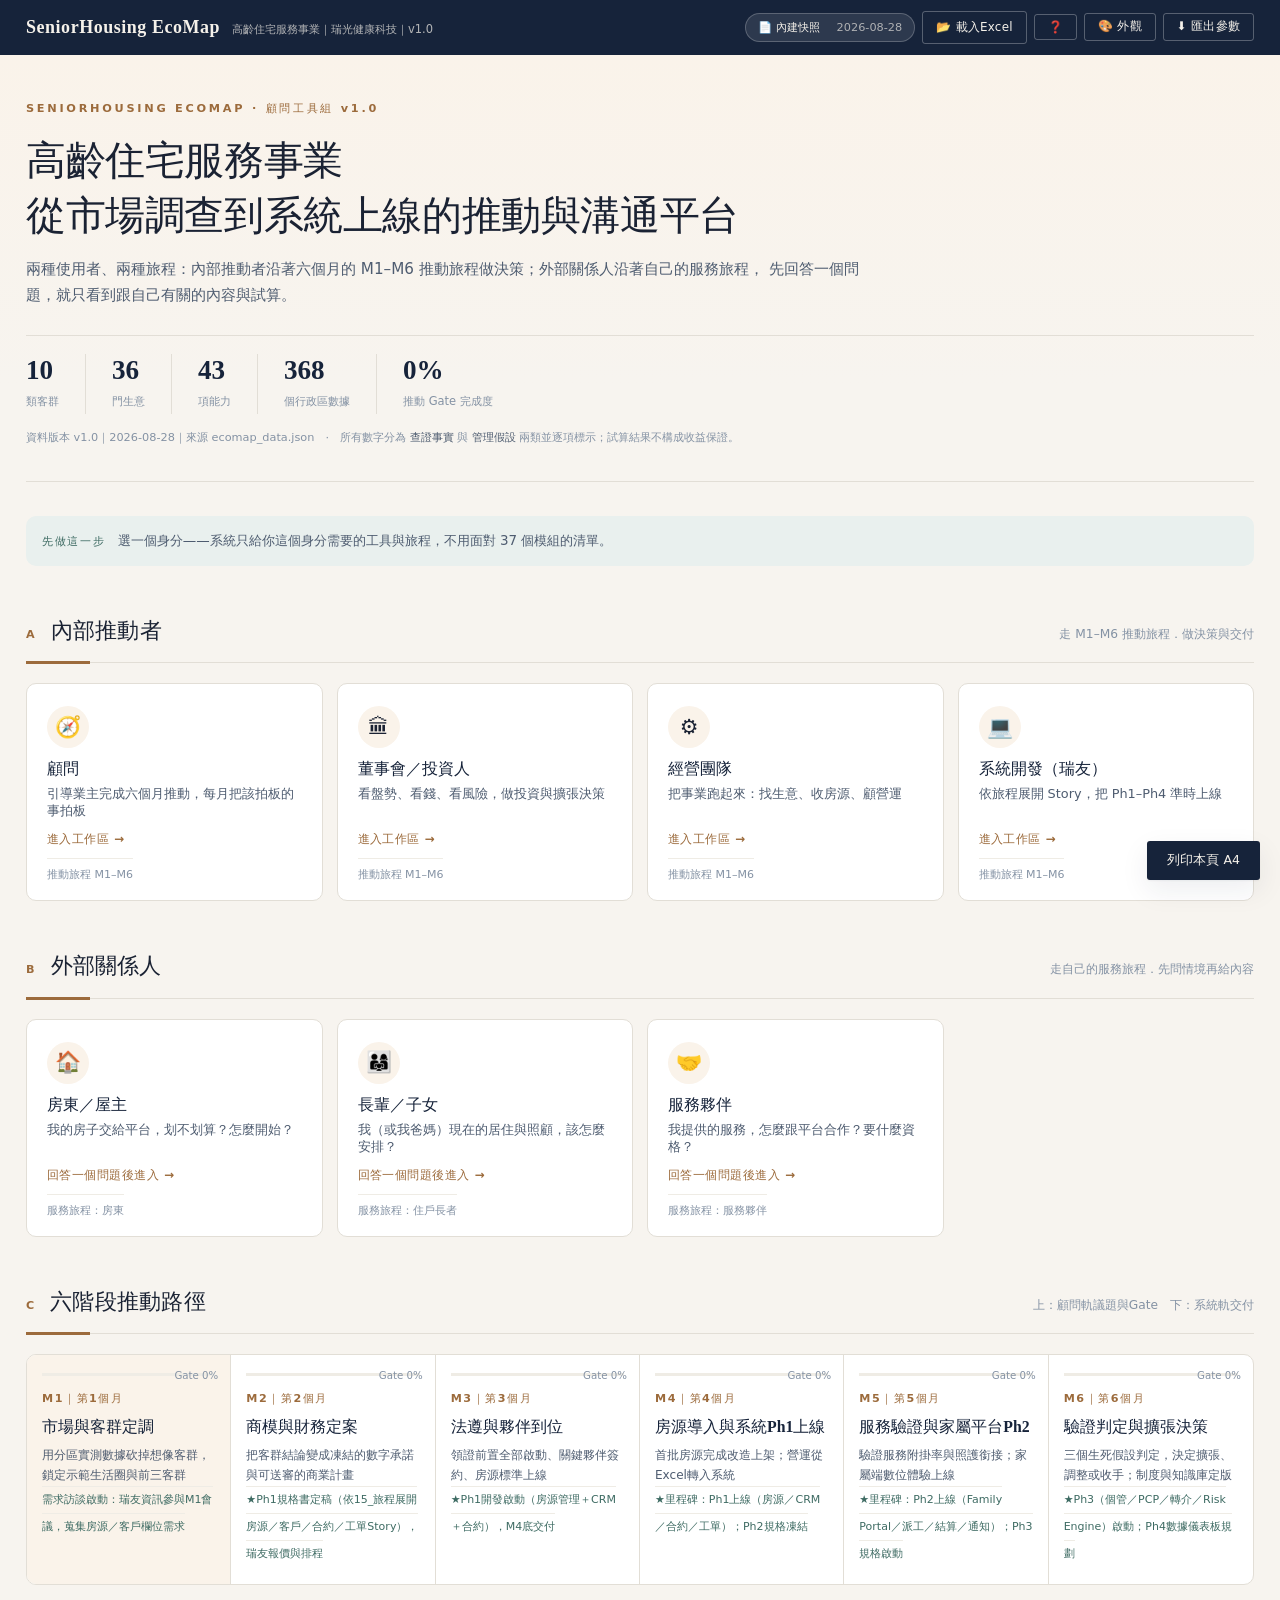
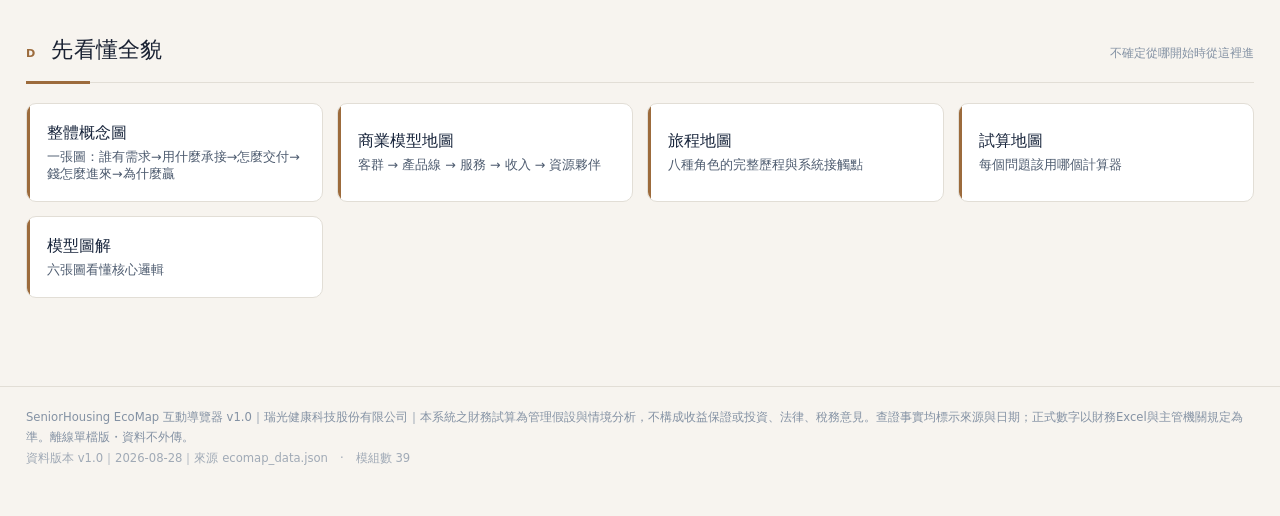
==== full/index.html @ 71223557 "修正 scope 注入破壞 JS 導致頁面空白；加入 JS 語法檢查" ====
<!DOCTYPE html>
<html lang="zh-Hant-TW">
<head>
<meta charset="UTF-8">
<meta name="viewport" content="width=device-width, initial-scale=1.0">
<meta name="robots" content="noindex,nofollow">
<title>SeniorHousing EcoMap 互動導覽器 v1.0｜瑞光健康科技</title>
<style>
/* ===== v9 主題系統：編輯風配色 × 襯線字型 × 深色側欄軌 ===== */
:root{
  /* 字型：襯線標題（拉丁用 Georgia，中文用思源宋／新細明） */
  --font-serif:"Noto Serif TC","Source Han Serif TC","Georgia","Songti TC","PMingLiU","MingLiU",serif;
  --font-sans:"Noto Sans TC","Microsoft JhengHei UI","Microsoft JhengHei","PingFang TC",system-ui,sans-serif;
  --font-head:var(--font-serif); --font-body:var(--font-sans); --font-num:var(--font-serif);

  /* 主題 1：藏青典雅 Editorial Navy（預設） */
  --ink:#1A2233; --navy:#16233A; --navy-2:#2C4260; --slate:#4E5C70; --mut:#8492A4;
  --line:#E2DED6; --line-2:#EFECE5; --bg:#F7F4EF; --sf:#FFFFFF; --sf-2:#FAF8F4;
  --accent:#9C6B3C; --accent-soft:#F5EDE3; --teal:#3E6B63; --teal-soft:#E9F0EE;
  --green:#3D6B4E; --green-soft:#EAF1EB; --red:#9A4038; --red-soft:#F8EBE8;
  --amber:#8A6A2B; --amber-soft:#F7F0DF; --blue:#2C4E7A; --blue-soft:#EAEFF6;
  --navy-soft:#ECEDF1; --warm:#FAF3EA; --warm-line:#E7DCCB;
  --hdr-bg:#16233A; --hdr-fg:#F5F1EA;
  --rail-bg:#16233A; --rail-fg:#E8E3DA; --rail-mut:#8393AB; --rail-line:#243448;
  --rail-active-bg:#22334E; --rail-active-fg:#FFFFFF;
  --tbl-hdr:#16233A; --tbl-hdr-fg:#F5F1EA;
  --sh:0 1px 2px rgba(22,35,58,.05),0 10px 28px rgba(22,35,58,.08);
  --sh-l:0 1px 3px rgba(22,35,58,.06);
  --r:10px; --r-s:6px;
  --fs:15.5px; --lh:1.75; --pad:24px; --gap:16px; --rowpad:8px;
  --sub:var(--slate); --sf-alt:var(--sf-2);
}
/* ---- 主題 2：墨玉暖白 Warm Ivory ---- */
html[data-theme="ivory"]{
  --ink:#242A2E; --navy:#333B41; --navy-2:#4A5661; --slate:#57626C; --mut:#8C959D;
  --line:#E6E0D6; --line-2:#F2EEE7; --bg:#FBF8F3; --sf:#FFFEFC; --sf-2:#F6F2EB;
  --accent:#A8563C; --accent-soft:#F8EDE8; --teal:#6E8B7A; --teal-soft:#EDF2EE;
  --green:#4A6B52; --green-soft:#EDF2ED; --red:#8F3B32; --red-soft:#F8EAE7;
  --amber:#8A6A2B; --amber-soft:#F8F1E0; --blue:#3F5E78; --blue-soft:#ECF1F5;
  --navy-soft:#F0EDE7; --warm:#FBF4EC; --warm-line:#E9DCCC;
  --hdr-bg:#333B41; --hdr-fg:#FBF8F3;
  --rail-bg:#2E353B; --rail-fg:#EDE7DE; --rail-mut:#9AA3AB; --rail-line:#3D464D;
  --rail-active-bg:#3C454C; --rail-active-fg:#FFFFFF;
  --tbl-hdr:#333B41; --tbl-hdr-fg:#FBF8F3;
}
/* ---- 主題 3：夜間深藍 Midnight ---- */
html[data-theme="dark"]{
  --ink:#DCE4F0; --navy:#0E1626; --navy-2:#93B0D8; --slate:#AFBDD1; --mut:#7C8CA3;
  --line:#22314A; --line-2:#1A2739; --bg:#0E1626; --sf:#151F31; --sf-2:#1B283C;
  --accent:#C9A227; --accent-soft:#2A2415; --teal:#5FA69B; --teal-soft:#13292B;
  --green:#6FBF8E; --green-soft:#12261C; --red:#E58B84; --red-soft:#2B1719;
  --amber:#D9B466; --amber-soft:#2A2416; --blue:#8FB4E8; --blue-soft:#152238;
  --navy-soft:#1C2A40; --warm:#1F1B14; --warm-line:#3A3122;
  --hdr-bg:#080E1A; --hdr-fg:#E6EDF9;
  --rail-bg:#0A1220; --rail-fg:#D9E2F0; --rail-mut:#748losing; --rail-mut:#7488A5; --rail-line:#1B2942;
  --rail-active-bg:#182741; --rail-active-fg:#FFFFFF;
  --tbl-hdr:#1D2C44; --tbl-hdr-fg:#E6EDF9;
  --sh:0 1px 2px rgba(0,0,0,.5),0 12px 30px rgba(0,0,0,.5);
  --sh-l:0 1px 3px rgba(0,0,0,.45);
}

/* ---- 主題 6：曙光暖灰 Dawn ---- */
html[data-theme="dawn"]{
  --ink:#20262E; --navy:#2B3A4A; --navy-2:#41596F; --slate:#4F5C6B; --mut:#87919C;
  --line:#DDDCD8; --line-2:#EDECE8; --bg:#F2F1ED; --sf:#FFFFFF; --sf-2:#F8F7F4;
  --accent:#B4744A; --accent-soft:#FAF0E9; --teal:#4B7C77; --teal-soft:#E9F2F1;
  --green:#456B52; --green-soft:#EBF2ED; --red:#9B4A42; --red-soft:#F9ECEA;
  --amber:#8A6A34; --amber-soft:#F8F1E4; --blue:#3A5C82; --blue-soft:#EBF0F6;
  --navy-soft:#EDEFF2; --warm:#FBF5EF; --warm-line:#E8DACB;
  --hdr-bg:#2B3A4A; --hdr-fg:#F6F4F0;
  --rail-bg:#2B3A4A; --rail-fg:#E6E3DD; --rail-mut:#96A3B1; --rail-line:#3A4C5E;
  --rail-active-bg:#3A4C5E; --rail-active-fg:#FFFFFF;
  --tbl-hdr:#2B3A4A; --tbl-hdr-fg:#F6F4F0;
}
/* ---- 主題 4：高齡友善 Accessible ---- */
html[data-theme="hc"]{
  --ink:#0D0D0D; --navy:#0B3B6F; --navy-2:#0B3B6F; --slate:#26313C; --mut:#3C4854;
  --line:#9AA6B2; --line-2:#CBD3DB; --bg:#FFFDF7; --sf:#FFFFFF; --sf-2:#F4F1E8;
  --accent:#8A3B00; --accent-soft:#FAEDE1; --teal:#0A4F49; --teal-soft:#DDEDEA;
  --green:#0E4D2B; --green-soft:#DEEFE4; --red:#8A0F0F; --red-soft:#FAE3E3;
  --amber:#6B4000; --amber-soft:#FAEFD8; --blue:#0B3B6F; --blue-soft:#E2EAF5;
  --navy-soft:#E3EAF3; --warm:#FBF3E7; --warm-line:#D7C5AB;
  --hdr-bg:#0B3B6F; --hdr-fg:#FFFFFF;
  --rail-bg:#0B3B6F; --rail-fg:#FFFFFF; --rail-mut:#C6D6EA; --rail-line:#17508C;
  --rail-active-bg:#17508C; --rail-active-fg:#FFFFFF;
  --tbl-hdr:#0B3B6F; --tbl-hdr-fg:#FFFFFF;
  --fs:17.5px; --lh:1.88; --sh:none; --sh-l:none; --r:6px; --r-s:4px;
}
html[data-theme="hc"] .card,html[data-theme="hc"] .stat{border-width:1.5px}
/* ---- 主題 5：純報告 Report（列印／PDF） ---- */
html[data-theme="print"]{
  --ink:#141414; --navy:#1C1C1C; --navy-2:#3A3A3A; --slate:#3E3E3E; --mut:#767676;
  --line:#D2CEC7; --line-2:#E9E6E1; --bg:#FFFFFF; --sf:#FFFFFF; --sf-2:#FAF9F7;
  --accent:#7C4A1E; --accent-soft:#F6F0E9; --teal:#2C514B; --teal-soft:#EDF1F0;
  --green:#28503A; --green-soft:#EEF2EF; --red:#7E2A24; --red-soft:#F8ECEA;
  --amber:#6E5220; --amber-soft:#F7F2E6; --blue:#26456B; --blue-soft:#EDF0F5;
  --navy-soft:#F1F0EE; --warm:#FBF7F1; --warm-line:#E4DCD0;
  --hdr-bg:#1C1C1C; --hdr-fg:#FFFFFF;
  --rail-bg:#242220; --rail-fg:#EDEAE5; --rail-mut:#A29B92; --rail-line:#332F2C;
  --rail-active-bg:#332F2C; --rail-active-fg:#FFFFFF;
  --tbl-hdr:#1C1C1C; --tbl-hdr-fg:#FFFFFF;
  --sh:none; --sh-l:none; --r:3px; --r-s:2px; --font-body:var(--font-serif);
}
/* ---- 字級／密度／字型模式 ---- */
html[data-scale="s"]{--fs:14.5px}
html[data-scale="m"]{--fs:15.5px}
html[data-scale="l"]{--fs:17px}
html[data-scale="xl"]{--fs:19px;--lh:1.92}
html[data-theme="hc"][data-scale="m"]{--fs:17.5px}
html[data-density="compact"]{--pad:16px;--gap:11px;--rowpad:5px;--lh:1.62}
html[data-density="wide"]{--pad:30px;--gap:21px;--rowpad:11px;--lh:1.84}
html[data-type="serif"]{--font-body:var(--font-serif);--font-head:var(--font-serif);--font-num:var(--font-serif)}
html[data-type="mix"]{--font-body:var(--font-sans);--font-head:var(--font-serif);--font-num:var(--font-serif)}
html[data-type="sans"]{--font-body:var(--font-sans);--font-head:var(--font-sans);--font-num:var(--font-sans)}

/* ===== v9 基礎樣式：襯線編輯風 + 深色旅程側欄 ===== */
*{margin:0;padding:0;box-sizing:border-box}
html{font-size:var(--fs);scroll-behavior:smooth}
body{font-family:var(--font-body);background:var(--bg);color:var(--ink);line-height:var(--lh);
  font-synthesis:none;-webkit-font-smoothing:antialiased;text-rendering:optimizeLegibility}
h1,h2,h3,h4,.hero h1,.stat .v,.herostats b,.brandmark .bm,.rolecard b,.rmcell h4,.mapcard b{font-family:var(--font-head)}
h1,h2,h3,h4{letter-spacing:.01em;font-weight:600}
.num,.stat .v{font-variant-numeric:tabular-nums;font-family:var(--font-num)}
button,input,select,textarea{font-family:inherit;color:inherit}
a{color:var(--blue)}a:hover{text-decoration:underline}
:focus-visible{outline:2.5px solid var(--accent);outline-offset:2px;border-radius:3px}
.skip{position:absolute;left:-9999px;background:var(--accent);color:#fff;padding:8px 16px;z-index:99}
.skip:focus{left:8px;top:8px}

/* 頂欄 */
#apphdr{background:var(--hdr-bg);color:var(--hdr-fg);position:sticky;top:0;z-index:40}
.hdrwrap{max-width:1360px;margin:0 auto;padding:11px 26px;display:flex;align-items:center;gap:14px;flex-wrap:wrap}
.brandmark{display:flex;align-items:baseline;gap:12px;cursor:pointer;background:none;border:none;color:inherit;text-align:left}
.brandmark .bm{font-size:1.16rem;font-weight:600;letter-spacing:.03em}
.brandmark .bs{font-size:.74rem;opacity:.7;font-family:var(--font-sans)}
.hdrtools{margin-left:auto;display:flex;gap:7px;align-items:center;flex-wrap:wrap;font-family:var(--font-sans)}
.hbtn{background:transparent;color:var(--hdr-fg);border:1px solid rgba(255,255,255,.28);border-radius:3px;
  padding:5px 13px;font-size:.77rem;cursor:pointer;display:inline-flex;align-items:center;gap:6px;position:relative;overflow:hidden;letter-spacing:.02em}
.hbtn:hover{background:rgba(255,255,255,.14)}
nav#nav{display:none!important}

/* ===== v1.1 無障礙 ===== */
.skip-link{position:absolute;left:-9999px;top:0;z-index:200;background:var(--navy);color:#fff;
  padding:10px 18px;border-radius:0 0 var(--r-s) 0;font-size:.9rem;text-decoration:none}
.skip-link:focus{left:0}
:focus-visible{outline:3px solid var(--accent);outline-offset:2px;border-radius:3px}
.hbtn:focus-visible,.jstepbtn:focus-visible,.jtool:focus-visible{outline:3px solid #F0C27B;outline-offset:2px}
.sr-only{position:absolute;width:1px;height:1px;padding:0;margin:-1px;overflow:hidden;
  clip:rect(0,0,0,0);white-space:nowrap;border:0}
.jtool[aria-current="true"]{font-weight:700}
/* 側欄群組：本檔有一條全域 details{background:var(--sf)} 帶 !important，
   若不明確覆蓋，群組會在深色側欄上變成白色卡片，淺色文字直接看不見。 */
#side .othertools{background:transparent!important;border:1px solid var(--rail-line)!important;
  border-radius:4px!important;padding:0}
#side .grpwrap{background:transparent!important;border:0!important;border-radius:0!important;
  border-top:1px solid var(--rail-line)!important;margin:0;padding:0}
#side .othertools>.grpwrap:first-of-type{border-top:0!important}
#side .grpwrap>summary{cursor:pointer;padding:8px 14px;font-size:.75rem;font-weight:700;
  letter-spacing:.08em;color:var(--rail-fg);opacity:.7;list-style:none}
#side .grpwrap>summary::-webkit-details-marker{display:none}
#side .grpwrap>summary:before{content:"▸ ";display:inline-block}
#side .grpwrap[open]>summary:before{content:"▾ "}
#side .grpwrap>summary:hover{opacity:1}
#side .grpwrap[open]>summary{opacity:1;color:#fff}
#side .grpwrap .jtool.sub{opacity:.8;padding-left:26px}
#side .grpwrap .jtool.sub:hover,#side .grpwrap .jtool.sub.on{opacity:1}
#side .othertools>summary{color:var(--rail-fg);opacity:.8;font-weight:700}
#side .othertools>summary:hover{opacity:1}
.gradechip{display:inline-block;font-size:.68rem;padding:1px 6px;border-radius:3px;
  border:1px solid currentColor;white-space:nowrap}
.gradechip.gA{color:var(--green)}.gradechip.gB{color:var(--blue)}.gradechip.gC{color:var(--accent)}
.datawarn{background:var(--warm);border:1px solid var(--warm-line);border-left:4px solid var(--accent);
  border-radius:var(--r-s);padding:11px 14px;margin:12px 0;font-size:.84rem;line-height:1.65}
.updbox{background:var(--teal-soft);border:1px solid var(--teal);border-left:4px solid var(--teal);
  border-radius:var(--r-s);padding:11px 14px;margin:12px 0;font-size:.83rem;line-height:1.7}
.updbox b{color:var(--teal)}
.updbox>div{margin-top:3px}
.updbox code{background:var(--sf-2);border:1px solid var(--line);border-radius:3px;
  padding:1px 5px;font-size:.9em}
.updnote{color:var(--slate);font-size:.94em;margin-top:6px;padding-top:6px;
  border-top:1px dashed var(--teal)}
.basis{display:inline-block;font-size:.66rem;padding:0 5px;border-radius:3px;margin-left:6px;
  border:1px solid currentColor;white-space:nowrap;vertical-align:middle;cursor:help}
.basis.b查證{color:var(--green)}.basis.b行情{color:var(--blue)}.basis.b假設{color:var(--accent)}
.hint{border-bottom:1px dotted var(--mut);cursor:help}
.regionbar{display:flex;align-items:center;gap:10px;flex-wrap:wrap;background:var(--sf-2);
  border:1px solid var(--line);border-radius:var(--r-s);padding:9px 12px;margin:8px 0;font-size:.83rem}
.regionbar select{padding:5px 9px;border:1px solid var(--line);border-radius:6px;font:inherit;max-width:100%}
.regionbar .fx{font-weight:700;color:var(--accent)}
.gate-ex{margin-top:7px;padding:8px 11px;background:var(--teal-soft);border-left:3px solid var(--teal);
  border-radius:0 var(--r-s) var(--r-s) 0;font-size:.8rem;line-height:1.75;color:var(--slate)}
.gate-ex b{color:var(--teal)}
/* ===== 門戶總覽（首頁）視覺 ===== */
#portal .hero{position:relative;padding:44px 0 34px}
#portal .hero:before{content:"";position:absolute;left:50%;transform:translateX(-50%);
  top:-1px;width:100vw;height:100%;background:
  linear-gradient(180deg,var(--warm) 0%,rgba(255,255,255,0) 78%);z-index:-1}
#portal .hero h1{font-size:2.6rem;letter-spacing:-.01em}
#portal .hero h1 em{font-style:normal;color:var(--accent)}
.resume{display:flex;align-items:center;gap:13px;background:var(--sf);
  border:1px solid var(--line);border-left:4px solid var(--teal);border-radius:var(--r);
  padding:11px 15px;margin-bottom:26px;box-shadow:var(--sh-l);flex-wrap:wrap}
.resume .rz-ic{font-size:1.5rem;line-height:1}
.resume .rz-tx{display:flex;flex-direction:column;line-height:1.4}
.resume .rz-tx b{font-size:.95rem;color:var(--navy);font-family:var(--font-head)}
.resume .rz-tx span{font-size:.74rem;color:var(--mut)}
.resume .rz-go{margin-left:auto;background:var(--teal);color:#fff;border:none;
  border-radius:6px;padding:8px 20px;font:inherit;font-size:.85rem;font-weight:700;cursor:pointer}
.resume .rz-go:hover{filter:brightness(1.1)}
.resume .rz-alt{background:none;border:1px solid var(--line);border-radius:6px;
  padding:8px 14px;font:inherit;font-size:.8rem;color:var(--slate);cursor:pointer}
.resume .rz-alt:hover{border-color:var(--teal);color:var(--teal)}
.herostamp{margin-top:14px;font-size:.73rem;color:var(--mut);line-height:1.7;
  font-family:var(--font-sans)}
.herostamp b{color:var(--slate);font-weight:700}
.startline{display:flex;align-items:baseline;gap:12px;margin:34px 0 0;
  padding:13px 16px;background:var(--teal-soft);border-radius:var(--r);flex-wrap:wrap}
.startline .sl-n{font-size:.7rem;font-weight:700;letter-spacing:.16em;color:var(--teal);
  white-space:nowrap;font-family:var(--font-sans)}
.startline .sl-t{font-size:.87rem;color:var(--slate);flex:1;min-width:240px}
#portal .rolecard{padding:22px 20px 18px;min-height:186px}
#portal .rolecard .ic{width:42px;height:42px;display:flex;align-items:center;
  justify-content:center;background:var(--warm);border-radius:50%;font-size:1.35rem;
  margin-bottom:4px}
#portal .rolecard:hover .ic{background:var(--accent-soft)}
#portal .rolecard .go:after{content:"";display:inline-block;width:0;overflow:hidden;
  transition:width .2s;vertical-align:middle}
#portal .rolecard:hover .go:after{width:10px}
#portal .rolecard:focus-visible{outline:3px solid var(--accent);outline-offset:2px}
@media(max-width:640px){
  #portal .hero{padding:28px 0 22px}
  #portal .hero h1{font-size:1.75rem}
  .herostats div{padding:0 14px 10px}
  .resume .rz-go{margin-left:0}
}
@media print{.skip-link{display:none}#portal .hero:before{display:none}}


/* 外觀面板 */
#skin{position:fixed;right:18px;top:60px;width:326px;background:var(--sf);border:1px solid var(--line);border-radius:var(--r);
  box-shadow:var(--sh);z-index:60;padding:18px 20px;display:none;font-family:var(--font-sans)}
#skin.on{display:block}
#skin h4{font-size:1rem;color:var(--navy);margin-bottom:10px;font-family:var(--font-head)}
.skinrow{margin-bottom:13px}
.skinrow>label{display:block;font-size:.72rem;color:var(--mut);margin-bottom:6px;letter-spacing:.1em;text-transform:uppercase}
.swatches{display:grid;grid-template-columns:1fr 1fr;gap:8px}
.sw{border:1px solid var(--line);border-radius:var(--r-s);padding:8px 10px;cursor:pointer;font-size:.78rem;
  display:flex;gap:8px;align-items:center;background:var(--sf-2);color:var(--ink);text-align:left}
.sw:hover{border-color:var(--accent)}
.sw.on{border-color:var(--accent);background:var(--accent-soft);font-weight:700;box-shadow:inset 0 0 0 1px var(--accent)}
.sw i{width:22px;height:22px;border-radius:3px;flex:0 0 auto;border:1px solid rgba(0,0,0,.12)}
.segsm{display:inline-flex;border:1px solid var(--line);border-radius:var(--r-s);overflow:hidden;width:100%}
.segsm button{flex:1;border:none;background:var(--sf);padding:6px 4px;font-size:.77rem;cursor:pointer;color:var(--slate);border-right:1px solid var(--line)}
.segsm button:last-child{border-right:none}
.segsm button.on{background:var(--navy);color:var(--tbl-hdr-fg);font-weight:700}

/* 門戶 */
#portal{max-width:1360px;margin:0 auto;padding:0 26px 70px}
.hero{padding:56px 0 36px;border-bottom:1px solid var(--line)}
.hero .kick{font-size:.73rem;letter-spacing:.24em;color:var(--accent);font-weight:700;font-family:var(--font-sans)}
.hero h1{font-size:2.45rem;line-height:1.38;margin:14px 0 12px;font-weight:600}
.hero p{color:var(--slate);max-width:860px;font-size:.98rem}
.herostats{display:flex;gap:0;margin-top:26px;flex-wrap:wrap;border-top:1px solid var(--line);padding-top:18px}
.herostats div{padding:0 26px;border-right:1px solid var(--line)}
.herostats div:first-child{padding-left:0}
.herostats div:last-child{border-right:none}
.herostats b{display:block;font-size:1.75rem;color:var(--navy);font-weight:600;line-height:1.2}
.herostats span{font-size:.74rem;color:var(--mut);font-family:var(--font-sans)}
.sechead{display:flex;align-items:baseline;gap:14px;margin:46px 0 4px;flex-wrap:wrap}
.sechead .n{font-size:.72rem;font-weight:700;color:var(--accent);letter-spacing:.18em;font-family:var(--font-sans)}
.sechead h2{font-size:1.42rem;font-weight:600}
.sechead .d{font-size:.79rem;color:var(--mut);margin-left:auto;font-family:var(--font-sans)}
.secrule{height:1px;background:var(--line);margin:12px 0 20px;position:relative}
.secrule:before{content:"";position:absolute;left:0;top:0;width:64px;height:3px;background:var(--accent);margin-top:-1px}
.rolegrid{display:grid;grid-template-columns:repeat(auto-fill,minmax(246px,1fr));gap:14px}
.rolecard{background:var(--sf);border:1px solid var(--line);border-radius:var(--r);padding:20px 19px;cursor:pointer;transition:.2s;
  display:flex;flex-direction:column;gap:6px;position:relative;overflow:hidden;text-align:left}
.rolecard:after{content:"";position:absolute;left:0;right:0;top:0;height:3px;background:var(--accent);transform:scaleX(0);transform-origin:left;transition:.25s}
.rolecard:hover{box-shadow:var(--sh);transform:translateY(-3px);border-color:var(--line)}
.rolecard:hover:after{transform:scaleX(1)}
.rolecard .ic{font-size:1.5rem;line-height:1}
.rolecard b{font-size:1.06rem;color:var(--navy);font-weight:600}
.rolecard .g{font-size:.83rem;color:var(--slate);flex:1;font-family:var(--font-sans)}
.rolecard .go{font-size:.77rem;color:var(--accent);font-weight:700;margin-top:6px;font-family:var(--font-sans);letter-spacing:.04em}
.rolecard .mods{font-size:.71rem;color:var(--mut);border-top:1px solid var(--line-2);padding-top:8px;margin-top:4px;font-family:var(--font-sans)}
.roadmap{display:grid;grid-template-columns:repeat(6,1fr);background:var(--sf);border:1px solid var(--line);border-radius:var(--r);overflow:hidden}
.rmcell{padding:18px 15px;border-right:1px solid var(--line);position:relative;cursor:pointer;transition:.16s;text-align:left;background:none}
.rmcell:last-child{border-right:none}
.rmcell:hover{background:var(--sf-2)}
.rmcell .bar{height:3px;background:var(--line-2);margin-bottom:13px;overflow:hidden}
.rmcell .bar i{display:block;height:100%;background:var(--teal)}
.rmcell.cur{background:var(--warm)}.rmcell.cur .bar i{background:var(--accent)}
.rmcell .m{font-size:.72rem;font-weight:700;letter-spacing:.14em;color:var(--accent);font-family:var(--font-sans)}
.rmcell .rmname{display:block;font-size:1.02rem;margin:4px 0 6px;color:var(--navy);font-weight:600;font-family:var(--font-head)}
.rmcell .rmgoal{display:block;font-size:.78rem;color:var(--slate);line-height:1.6;font-family:var(--font-sans)}
.rmcell .m{display:block}
.rmcell .bar{display:block}
.rmcell p{font-size:.78rem;color:var(--slate);line-height:1.6;font-family:var(--font-sans)}
.rmcell .sys{font-size:.71rem;color:var(--teal);border-top:1px solid var(--line-2);margin-top:9px;padding-top:6px;font-family:var(--font-sans)}
.rmcell .tag{position:absolute;top:12px;right:12px;font-size:.66rem;color:var(--mut);font-family:var(--font-sans)}
@media(max-width:1080px){.roadmap{grid-template-columns:repeat(3,1fr)}.rmcell:nth-child(3n){border-right:none}}
@media(max-width:680px){.roadmap{grid-template-columns:1fr}.rmcell{border-right:none;border-bottom:1px solid var(--line)}}
.mapgrid{display:grid;grid-template-columns:repeat(auto-fit,minmax(280px,1fr));gap:14px}
.mapcard{background:var(--sf);border:1px solid var(--line);border-radius:var(--r);padding:18px 20px;cursor:pointer;transition:.18s;text-align:left;position:relative;overflow:hidden}
.mapcard:before{content:"";position:absolute;left:0;top:0;bottom:0;width:3px;background:var(--accent)}
.mapcard:hover{box-shadow:var(--sh);transform:translateY(-3px)}
.mapcard b{display:block;color:var(--navy);font-size:1.05rem;margin-bottom:5px;font-weight:600}
.mapcard span{font-size:.82rem;color:var(--slate);font-family:var(--font-sans)}

/* ===== 工作區：深色旅程側欄 ===== */
#workspace{display:none;max-width:1360px;margin:0 auto;min-height:70vh}
#workspace.on{display:grid;grid-template-columns:258px 1fr}
#side{background:var(--rail-bg);color:var(--rail-fg);padding:0 0 30px;position:sticky;top:51px;
  height:calc(100vh - 51px);overflow-y:auto;font-family:var(--font-sans)}
#side::-webkit-scrollbar{width:6px}#side::-webkit-scrollbar-thumb{background:var(--rail-line);border-radius:3px}
.sidehead{padding:20px 20px 16px;border-bottom:1px solid var(--rail-line)}
.sidehead .ic{width:38px;height:38px;border-radius:50%;background:var(--rail-active-bg);display:grid;place-items:center;font-size:1.15rem;margin-bottom:9px}
.sidehead b{display:block;color:var(--rail-active-fg);font-size:1.06rem;font-family:var(--font-head);font-weight:600;letter-spacing:.02em}
.sidehead span{font-size:.75rem;color:var(--rail-mut);line-height:1.55;display:block;margin-top:3px}
/* 旅程軌 */
.jrail{padding:16px 20px 14px;border-bottom:1px solid var(--rail-line)}
.jrail .lb{font-size:.66rem;letter-spacing:.18em;color:var(--rail-mut);margin-bottom:11px;font-weight:700}
.jr{display:flex;gap:11px;align-items:flex-start;cursor:pointer;position:relative;padding-bottom:11px}
.jr:last-child{padding-bottom:0}
.jr .dot{width:11px;height:11px;border-radius:50%;border:2px solid var(--rail-mut);background:var(--rail-bg);flex:0 0 auto;margin-top:4px;z-index:2;position:relative}
.jr:not(:last-child):before{content:"";position:absolute;left:5px;top:14px;bottom:0;width:1.5px;background:var(--rail-line)}
.jr .tx{font-size:.79rem;color:var(--rail-mut);line-height:1.45}
.jr .tx b{display:block;font-size:.8rem;color:var(--rail-fg);font-weight:600}
.jr.done .dot{background:var(--teal);border-color:var(--teal)}
.jr.cur .dot{background:var(--accent);border-color:var(--accent);box-shadow:0 0 0 3px color-mix(in srgb,var(--accent) 28%,transparent)}
.jr.cur .tx b{color:#fff}
.jr.cur .tx{color:var(--rail-fg)}
.jr:hover .tx b{color:#fff}
/* 模組群組 */
.sidegroup{font-size:.65rem;letter-spacing:.2em;color:var(--rail-mut);padding:16px 20px 6px;font-weight:700;
  display:flex;align-items:center;gap:8px}
.sidegroup:after{content:"";flex:1;height:1px;background:var(--rail-line)}
.sideitem{display:flex;align-items:center;gap:9px;width:100%;text-align:left;background:none;border:none;
  border-left:3px solid transparent;padding:8px 20px;font-size:.87rem;color:var(--rail-fg);cursor:pointer;opacity:.78;transition:.14s}
.sideitem:hover{background:var(--rail-active-bg);opacity:1}
.sideitem.on{border-left-color:var(--accent);background:var(--rail-active-bg);color:var(--rail-active-fg);opacity:1;font-weight:700}
.sideitem .k{font-size:.68rem;color:var(--rail-mut);min-width:16px}
.sideitem.on .k{color:var(--accent)}
.sidefoot{padding:16px 20px 0;border-top:1px solid var(--rail-line);margin-top:16px;display:flex;flex-direction:column;gap:7px}
.sidebtn{border:1px solid var(--rail-line);background:transparent;color:var(--rail-fg);border-radius:4px;padding:7px 10px;
  font-size:.78rem;cursor:pointer;text-align:left;opacity:.85}
.sidebtn:hover{background:var(--rail-active-bg);opacity:1}
#wsmain{min-width:0;padding:0 28px 64px;background:var(--bg)}
#wsbar{position:sticky;top:51px;background:var(--bg);z-index:20;padding:14px 0 11px;border-bottom:1px solid var(--line);
  display:flex;align-items:center;gap:12px;flex-wrap:wrap;font-family:var(--font-sans)}

.barnav{display:flex;gap:6px;flex:none}
.barbtn{border:1px solid var(--line);background:var(--sf);color:var(--slate);border-radius:999px;
  padding:5px 12px;font-size:.76rem;font-family:var(--font-sans);cursor:pointer;white-space:nowrap}
.barbtn:hover:not(:disabled){border-color:var(--accent);color:var(--accent)}
.barbtn:disabled{opacity:.38;cursor:default}
.barbtn.home{border-color:var(--accent);color:var(--accent);font-weight:700}
.barbtn.home:hover{background:var(--accent-soft)}
.crumb{font-size:.8rem;color:var(--mut)}.crumb b{color:var(--navy);font-family:var(--font-head);font-size:.95rem}
.stepmini{display:flex;align-items:center;gap:3px;margin-left:auto}
.smdot{width:25px;height:25px;border-radius:50%;display:grid;place-items:center;font-size:.65rem;font-weight:700;
  border:1.5px solid var(--line);background:var(--sf);color:var(--mut);cursor:pointer}
.smdot.on{background:var(--accent);border-color:var(--accent);color:#fff}
.smdot.ok{background:var(--teal-soft);border-color:var(--teal);color:var(--teal)}
.smline{width:9px;height:1.5px;background:var(--line)}
@media(max-width:900px){#workspace.on{grid-template-columns:1fr}#side{position:static;height:auto}}

/* 說明條 */
.howto{background:var(--sf);border:1px solid var(--line);border-left:3px solid var(--teal);border-radius:var(--r-s);
  padding:14px 18px;margin-bottom:16px;font-size:.85rem;font-family:var(--font-sans)}
.howto b.t{color:var(--teal);display:block;margin-bottom:5px;font-size:.86rem;letter-spacing:.04em}
.howto ol{margin:5px 0 0 18px}.howto li{margin:2px 0}
.howto .warn{color:var(--red);margin-top:7px;display:block}
.howto .x{float:right;cursor:pointer;color:var(--mut);border:none;background:none;font-size:.9rem}

/* 內容元件 */
main{padding:22px 0 0}
section.mod{display:none}
section.mod.on{display:block;animation:fade .22s ease-out}
@keyframes fade{from{opacity:0;transform:translateY(5px)}to{opacity:1;transform:none}}
.card{background:var(--sf);border:1px solid var(--line);border-radius:var(--r);box-shadow:var(--sh-l);padding:var(--pad);margin-bottom:var(--gap)}
.card.warm{background:var(--warm);border-color:var(--warm-line)}
.card h2{font-size:1.36rem;color:var(--navy);margin-bottom:10px;padding-bottom:10px;border-bottom:1px solid var(--line);font-weight:600}
.card h3{font-size:1.06rem;color:var(--navy);margin:20px 0 9px;display:flex;align-items:center;gap:9px;font-weight:600}
.card h3:before{content:"";width:3px;height:15px;background:var(--accent)}
.card h4{font-size:.95rem;color:var(--navy)}
.card p,.card li,.card td{font-family:var(--font-body)}
.grid2{display:grid;grid-template-columns:1fr 1fr;gap:var(--gap)}
.grid3{display:grid;grid-template-columns:repeat(3,1fr);gap:var(--gap)}
.grid4{display:grid;grid-template-columns:repeat(4,1fr);gap:var(--gap)}
@media(max-width:1000px){.grid2,.grid3,.grid4{grid-template-columns:1fr 1fr}}
@media(max-width:640px){.grid2,.grid3,.grid4{grid-template-columns:1fr}}
.stat{background:var(--sf-2);border:1px solid var(--line);border-radius:var(--r-s);padding:14px 16px}
.stat .lb{font-size:.72rem;color:var(--mut);font-family:var(--font-sans);letter-spacing:.04em}
.stat .v{font-size:1.55rem;font-weight:600;color:var(--navy);line-height:1.28}
.stat .v small{font-size:.7rem;font-weight:400;color:var(--mut);font-family:var(--font-sans)}
.stat.good{background:var(--green-soft);border-color:var(--green)}.stat.good .v{color:var(--green)}
.stat.bad{background:var(--red-soft);border-color:var(--red)}.stat.bad .v{color:var(--red)}
.stat.warm2{background:var(--accent-soft);border-color:var(--warm-line)}.stat.warm2 .v{color:var(--accent)}
.badge{display:inline-block;font-size:.71rem;padding:2px 10px;border-radius:2px;font-weight:600;line-height:1.75;font-family:var(--font-sans)}
.b-fact{background:var(--teal-soft);color:var(--teal)}
.b-asm{background:var(--amber-soft);color:var(--amber)}
.b-red{background:var(--red-soft);color:var(--red)}
.b-navy{background:var(--navy-soft);color:var(--navy-2)}
.b-green{background:var(--green-soft);color:var(--green)}
.b-amber{background:var(--amber-soft);color:var(--amber)}
.note{font-size:.79rem;color:var(--mut);margin-top:10px;line-height:1.68;font-family:var(--font-sans)}
.src{font-size:.74rem;color:var(--mut);border-top:1px solid var(--line-2);margin-top:12px;padding-top:8px;font-family:var(--font-sans)}
.tbl{width:100%;border-collapse:collapse;font-size:.85rem}
.tbl th{background:var(--tbl-hdr);color:var(--tbl-hdr-fg);padding:9px 11px;text-align:left;font-weight:600;white-space:nowrap;
  font-size:.77rem;letter-spacing:.05em;font-family:var(--font-sans)}
.tbl td{padding:var(--rowpad) 11px;border-bottom:1px solid var(--line-2);vertical-align:top}
.tbl tbody tr:nth-child(even) td{background:var(--sf-2)}
.tbl tr:hover td{background:var(--accent-soft)}
.tbl td.r,.tbl th.r{text-align:right}
.scrollx{overflow-x:auto;border:1px solid var(--line);border-radius:var(--r-s)}
.pgrp{margin-bottom:12px;font-family:var(--font-sans)}
.pgrp label{display:flex;justify-content:space-between;font-size:.82rem;color:var(--slate);margin-bottom:3px}
.pgrp label b{color:var(--navy);font-family:var(--font-num)}
.pgrp input[type=range]{width:100%;accent-color:var(--accent);height:4px}
.seg{display:inline-flex;border:1px solid var(--line);border-radius:var(--r-s);overflow:hidden;margin:4px 0;flex-wrap:wrap;font-family:var(--font-sans)}
.seg button{border:none;background:var(--sf);padding:8px 16px;font-size:.83rem;cursor:pointer;color:var(--slate);border-right:1px solid var(--line)}
.seg button:last-child{border-right:none}
.seg button.on{background:var(--navy);color:var(--tbl-hdr-fg);font-weight:700}
.field{margin-bottom:10px;font-family:var(--font-sans)}
.field label{display:block;font-size:.78rem;color:var(--mut);margin-bottom:3px}
input[type=number],.field select{padding:7px 10px;border:1px solid var(--line);border-radius:var(--r-s);font-size:.87rem;background:var(--sf);font-family:var(--font-num)}
.field input[type=number],.field select{width:100%}
.chartbox{background:var(--sf);border:1px solid var(--line-2);border-radius:var(--r-s);padding:13px}
.chartbox svg{width:100%;height:auto;display:block}
.chk{list-style:none;font-family:var(--font-sans)}
.chk li{display:flex;gap:10px;align-items:flex-start;padding:8px 0;border-bottom:1px solid var(--line-2);font-size:.86rem}
.chk input{margin-top:5px;accent-color:var(--accent);transform:scale(1.1)}
.jline{display:flex;gap:8px;flex-wrap:wrap;align-items:stretch;margin:10px 0 6px}
.jstep{flex:1 1 142px;background:var(--sf);border:1px solid var(--line);border-top:2px solid var(--teal);border-radius:var(--r-s);
  padding:10px 12px;font-size:.79rem;min-width:132px;font-family:var(--font-sans)}
.jstep b{display:block;font-size:.84rem;color:var(--navy);margin-bottom:3px;font-family:var(--font-head)}
.jstep.sys{border-top-color:var(--accent);background:var(--warm)}
.arrow{align-self:center;color:var(--mut);font-weight:700}
.tline{border-left:1px solid var(--line);margin-left:9px;padding-left:22px}
.tnode{position:relative;margin-bottom:18px}
.tnode:before{content:"";position:absolute;left:-27px;top:8px;width:9px;height:9px;border-radius:50%;background:var(--accent)}
.tnode h4{font-size:1rem;color:var(--navy)}.tnode p{font-size:.83rem;color:var(--slate);font-family:var(--font-sans)}
.pill-row{display:flex;gap:6px;flex-wrap:wrap;margin:8px 0}
.big-red{border-left:3px solid var(--red);background:var(--red-soft);padding:12px 16px;border-radius:var(--r-s);margin:9px 0;font-size:.86rem}
.verdict{font-size:1.05rem;font-weight:600;padding:12px 16px;border-radius:var(--r-s);margin-top:12px;font-family:var(--font-head)}
details{border:1px solid var(--line)!important;border-radius:var(--r-s)!important;background:var(--sf)}
.print-btn{position:fixed;right:20px;bottom:20px;background:var(--navy);color:var(--tbl-hdr-fg);border:none;border-radius:3px;
  padding:11px 20px;font-size:.81rem;cursor:pointer;box-shadow:var(--sh);z-index:30;font-family:var(--font-sans)}
footer{border-top:1px solid var(--line);padding:20px 26px 48px;font-size:.75rem;color:var(--mut);max-width:1360px;margin:18px auto 0;font-family:var(--font-sans)}
/* 地圖 */
.chain{display:grid;grid-template-columns:repeat(5,1fr)}
.chaincol{border-right:1px solid var(--line-2);padding:0 12px}
.chaincol:last-child{border-right:none}
.chaincol h4{font-size:.8rem;color:var(--accent);text-align:center;padding-bottom:8px;border-bottom:1px solid var(--line);margin-bottom:10px;font-family:var(--font-sans);letter-spacing:.08em}
.chip{display:block;background:var(--sf);border:1px solid var(--line);border-radius:3px;padding:7px 10px;font-size:.76rem;
  margin-bottom:6px;cursor:pointer;line-height:1.5;text-align:left;width:100%;font-family:var(--font-sans)}
.chip:hover{border-color:var(--accent);background:var(--accent-soft)}
.chip.k{border-left:3px solid var(--accent)}
@media(max-width:1000px){.chain{grid-template-columns:1fr 1fr}.chaincol{border-right:none;margin-bottom:14px}}
.lane{display:grid;grid-template-columns:152px 1fr;border-bottom:1px solid var(--line-2)}
.laneh{padding:10px 12px;background:var(--sf-2);border-right:1px solid var(--line);font-size:.83rem;font-weight:600;
  color:var(--navy);display:flex;align-items:center;font-family:var(--font-head)}
.lanebody{display:flex;gap:6px;padding:8px 10px;overflow-x:auto}
.lanestep{flex:0 0 auto;min-width:118px;max-width:152px;background:var(--sf);border:1px solid var(--line);border-top:2px solid var(--teal);
  border-radius:3px;padding:7px 9px;font-size:.73rem;font-family:var(--font-sans)}
.lanestep b{display:block;font-size:.77rem;color:var(--navy)}
.lanestep i{display:block;font-style:normal;color:var(--accent);font-size:.69rem;margin-top:3px}
@media print{#apphdr,#side,#wsbar,.print-btn,#portal,#skin,.howto .x{display:none!important}
  #workspace.on{display:block}section.mod{display:block!important;page-break-after:always}body{background:#fff}}


/* 情境入口 */
.intakewrap{max-width:760px;margin:0 auto;padding:44px 0 80px}
.btnback{background:none;border:none;color:var(--mut);font-size:.82rem;cursor:pointer;margin-bottom:18px;font-family:var(--font-sans)}
.btnback:hover{color:var(--accent)}
.intakecard{background:var(--sf);border:1px solid var(--line);border-radius:var(--r);padding:38px 40px;box-shadow:var(--sh)}
.intakecard .ic{width:52px;height:52px;border-radius:50%;background:var(--accent-soft);display:grid;place-items:center;font-size:1.6rem;margin-bottom:16px}
.intakecard h1{font-size:1.72rem;color:var(--navy);margin-bottom:8px}
.intakecard>p{color:var(--slate);font-size:.92rem;margin-bottom:26px}
.intakecard .field{margin-bottom:22px}
.intakecard .field>label{font-size:.88rem;color:var(--navy);font-weight:600;margin-bottom:9px;font-family:var(--font-head)}
.intakeopts{display:grid;gap:8px}
.ioc{text-align:left;background:var(--sf-2);border:1px solid var(--line);border-radius:var(--r-s);padding:12px 15px;
  font-size:.88rem;cursor:pointer;color:var(--ink);font-family:var(--font-sans);transition:.15s}
.ioc:hover{border-color:var(--accent);background:var(--accent-soft)}
.ioc.on{border-color:var(--accent);background:var(--accent-soft);font-weight:700;box-shadow:inset 0 0 0 1px var(--accent)}
.btnprimary{background:var(--accent);color:#fff;border:none;border-radius:var(--r-s);padding:12px 26px;font-size:.92rem;
  font-weight:700;cursor:pointer;font-family:var(--font-sans);letter-spacing:.02em}
.btnprimary:hover{filter:brightness(1.08)}
.btnprimary.sm{padding:8px 16px;font-size:.83rem}
.btnprimary.ghost{background:transparent;color:var(--accent);border:1px solid var(--accent)}
.advice{border-left:3px solid var(--teal);background:var(--teal-soft);padding:12px 16px;border-radius:var(--r-s);margin-bottom:10px}
.advice b{display:block;color:var(--navy);font-family:var(--font-head);font-size:.98rem;margin-bottom:3px}
.advice p{font-size:.86rem;color:var(--slate)}


/* SOP 流程 */
.segtabs{display:flex;gap:6px;flex-wrap:wrap;margin-top:10px}
.seg-b{border:1px solid var(--line);background:var(--sf);color:var(--slate);border-radius:var(--r-s);
  padding:8px 15px;font-size:.84rem;cursor:pointer;font-family:var(--font-sans)}
.seg-b:hover{border-color:var(--accent)}
.seg-b.on{background:var(--navy);color:var(--tbl-hdr-fg);border-color:var(--navy);font-weight:700}
.sopgrid{display:grid;grid-template-columns:minmax(300px,42%) 1fr;gap:26px;margin-top:6px}
@media(max-width:980px){.sopgrid{grid-template-columns:1fr}}
.sopstep{display:flex;align-items:stretch;border:1px solid var(--line);border-radius:var(--r-s);background:var(--sf);overflow:hidden}
.sopstep.done{border-color:var(--teal)}
.sactor{color:#fff;font-size:.72rem;font-weight:700;padding:10px 8px;display:flex;align-items:center;justify-content:center;
  min-width:52px;writing-mode:horizontal-tb;font-family:var(--font-sans)}
.sbody{padding:9px 12px;flex:1}
.sbody b{display:block;font-size:.9rem;color:var(--navy);font-family:var(--font-head)}
.sbody span{font-size:.76rem;color:var(--mut);font-family:var(--font-sans)}
.sflag{display:flex;align-items:center;padding:0 12px;color:var(--teal);font-weight:700}
.sopstep:not(.done) .sflag{color:var(--mut)}
.sarrow{text-align:center;color:var(--line);font-size:.7rem;line-height:1.1;margin:2px 0}
.sopnote{display:flex;gap:12px;padding:11px 0;border-bottom:1px solid var(--line-2)}
.snum{width:26px;height:26px;border-radius:50%;background:var(--navy);color:#fff;display:grid;place-items:center;
  font-size:.76rem;font-weight:700;flex:0 0 auto;font-family:var(--font-sans)}
.sopnote b{font-size:.92rem;color:var(--navy);margin-right:8px;font-family:var(--font-head)}
.sopnote p{font-size:.83rem;color:var(--slate);margin-top:3px}
/* 架構圖 */
.archwrap{display:flex;flex-direction:column-reverse;gap:8px;margin:14px 0}
.archrow{display:grid;grid-template-columns:52px 150px 1fr 200px;gap:12px;align-items:center;
  border:1px solid var(--line);border-radius:var(--r-s);padding:12px 14px}
@media(max-width:900px){.archrow{grid-template-columns:44px 1fr}.archnote,.architems{grid-column:1/-1}}
.archid{background:var(--navy);color:#fff;border-radius:4px;text-align:center;padding:5px 0;font-weight:700;font-size:.8rem;font-family:var(--font-sans)}
.archname{font-weight:600;color:var(--navy);font-size:.95rem;font-family:var(--font-head)}
.architems{display:flex;gap:7px;flex-wrap:wrap}
.archchip{background:var(--sf);border:1px solid var(--line);border-radius:4px;padding:5px 9px;font-size:.75rem;font-family:var(--font-sans)}
.archchip b{display:block;color:var(--navy)}
.archnote{font-size:.76rem;color:var(--mut);font-family:var(--font-sans)}


/* 旅程導航側欄 */
.sidehead .shrow{display:flex;gap:11px;align-items:center}
.sidehead .ic{width:38px;height:38px;border-radius:50%;background:var(--rail-active-bg);display:grid;place-items:center;font-size:1.1rem;flex:0 0 auto;margin:0}
.curstage{display:flex;gap:12px;align-items:center;padding:14px 18px;border-bottom:1px solid var(--rail-line);background:rgba(255,255,255,.04)}
.csring{--p:0;width:46px;height:46px;border-radius:50%;flex:0 0 auto;display:grid;place-items:center;
  background:conic-gradient(var(--accent) calc(var(--p)*1%),var(--rail-line) 0)}
.csring span{width:36px;height:36px;border-radius:50%;background:var(--rail-bg);display:grid;place-items:center;
  font-size:.76rem;font-weight:700;color:var(--rail-fg);font-family:var(--font-sans)}
.csring span i{font-style:normal;font-size:.6rem;opacity:.7}
.cstx .k{font-size:.66rem;letter-spacing:.14em;color:var(--rail-mut);font-weight:700}
.cstx b{display:block;color:#fff;font-size:.95rem;font-family:var(--font-head);line-height:1.35}
.cstx span{font-size:.73rem;color:var(--rail-mut);line-height:1.4;display:block}
.jnav{padding:10px 0 6px}
.jstepwrap{position:relative}
.jstepbtn{display:flex;align-items:flex-start;gap:10px;width:100%;background:none;border:none;text-align:left;
  padding:9px 18px;cursor:pointer;color:var(--rail-fg);opacity:.72}
.jstepbtn:hover{opacity:1;background:var(--rail-active-bg)}
.jstepwrap.on .jstepbtn{opacity:1;background:var(--rail-active-bg)}
.jstepwrap.on{border-left:3px solid var(--accent)}
.jstepwrap.on .jstepbtn{padding-left:15px}
.jdot{width:20px;height:20px;border-radius:50%;border:1.5px solid var(--rail-mut);display:grid;place-items:center;
  font-size:.66rem;font-weight:700;flex:0 0 auto;margin-top:2px;font-family:var(--font-sans)}
.jstepwrap.done .jdot{background:var(--teal);border-color:var(--teal);color:#fff}
.jstepwrap.on .jdot{background:var(--accent);border-color:var(--accent);color:#fff}
.jtx{flex:1}
.jtx b{display:block;font-size:.84rem;font-weight:600;line-height:1.35}
.jtx i{font-style:normal;font-size:.71rem;color:var(--rail-mut)}
.jchev{color:var(--rail-mut);font-size:.7rem;margin-top:3px}
.jtools{padding:2px 0 8px 46px}
.jtool{display:block;width:100%;text-align:left;background:none;border:none;color:var(--rail-fg);opacity:.62;
  font-size:.81rem;padding:5px 18px 5px 0;cursor:pointer;border-left:2px solid transparent;padding-left:10px;margin-left:-10px}
.jtool:hover{opacity:1}
.jtool.on{opacity:1;color:#fff;font-weight:700;border-left-color:var(--accent);background:rgba(255,255,255,.06)}
.othertools{margin:6px 14px 0;border:1px solid var(--rail-line)!important;border-radius:4px!important;background:transparent}
.othertools summary{padding:7px 10px;font-size:.76rem;color:var(--rail-mut);cursor:pointer}
.othertools .jtool.sub{padding-left:14px;font-size:.79rem}
/* 飛輪 */
.fwtop,.fwbot{display:flex;gap:8px;align-items:stretch;flex-wrap:wrap;margin-bottom:10px}
.fwcell{flex:1 1 150px;background:var(--sf-2);border:1px solid var(--line);border-top:3px solid var(--teal);
  border-radius:var(--r-s);padding:12px 14px;min-width:140px}
.fwcell b{display:block;font-size:.94rem;color:var(--navy);font-family:var(--font-head)}
.fwcell span{font-size:.76rem;color:var(--mut);font-family:var(--font-sans)}
.fwcell.warm{border-top-color:var(--accent);background:var(--warm)}
.fwcell.green{border-top-color:var(--green);background:var(--green-soft)}
.fwar{align-self:center;color:var(--accent);font-weight:700}
.fwloop{text-align:center;font-size:.8rem;color:var(--teal);border-top:1px dashed var(--line);padding-top:8px;font-family:var(--font-sans)}
/* 客群路徑 */
.pathline{display:flex;gap:6px;align-items:stretch;flex-wrap:wrap;margin-top:12px}
.pathstep{flex:1 1 150px;min-width:140px;background:var(--sf);border:1px solid var(--line);border-left:3px solid var(--teal);
  border-radius:var(--r-s);padding:10px 12px;font-size:.83rem;position:relative;font-family:var(--font-sans)}
.pathstep.c-accent{border-left-color:var(--accent)}
.pathstep.c-green{border-left-color:var(--green)}
.pathstep.c-navy{border-left-color:var(--navy-2)}
.pathstep.c-amber{border-left-color:var(--amber)}
.pathstep .pn{display:inline-grid;place-items:center;width:18px;height:18px;border-radius:50%;background:var(--navy);
  color:#fff;font-size:.66rem;font-weight:700;margin-right:6px}
.patharrow{align-self:center;color:var(--mut)}


.basisrow{border:1px solid var(--line);border-radius:var(--r-s);padding:14px 16px;margin-bottom:10px;background:var(--sf-2)}
.bhead{display:flex;gap:10px;align-items:baseline;flex-wrap:wrap;margin-bottom:8px}
.bhead b{font-size:1rem;color:var(--navy);font-family:var(--font-head)}
.bhead i{font-style:normal;font-size:.76rem;color:var(--mut);margin-left:auto;font-family:var(--font-sans)}
.bgrid{display:grid;grid-template-columns:1fr 1fr;gap:10px 18px;font-size:.83rem}
@media(max-width:900px){.bgrid{grid-template-columns:1fr}}
.bl{display:block;font-size:.71rem;letter-spacing:.1em;color:var(--mut);font-weight:700;font-family:var(--font-sans)}
.gateitem{border:1px solid var(--line);border-radius:var(--r-s);margin-bottom:8px;background:var(--sf)}
.gatehd{display:flex;gap:10px;align-items:flex-start;padding:10px 13px;cursor:pointer}
.gatehd input{margin-top:4px;accent-color:var(--accent);transform:scale(1.15)}
.gatehd b{font-size:.9rem;color:var(--navy);flex:1;font-family:var(--font-head)}
.gatehd .chev{color:var(--mut);font-size:.75rem}
.gatebody{padding:0 13px 12px 40px;font-size:.82rem;display:none}
.gateitem.open .gatebody{display:block}
.gatebody div{margin:4px 0}
.gatebody .gl{font-size:.71rem;letter-spacing:.1em;color:var(--mut);font-weight:700;font-family:var(--font-sans);display:block}


.navtitle{display:flex;align-items:center;gap:8px;padding:14px 18px 4px;font-size:.68rem;letter-spacing:.16em;
  color:var(--rail-mut);font-weight:700;font-family:var(--font-sans)}
.navtitle span{flex:1}
.codehelp{background:none;border:1px solid var(--rail-line);color:var(--rail-mut);border-radius:50%;
  width:20px;height:20px;font-size:.7rem;cursor:pointer;line-height:1}
.codehelp:hover{color:#fff;border-color:var(--accent)}
.jtx em{font-style:normal;display:block;font-size:.85rem;font-weight:600;line-height:1.35}
.jtx b{display:block;font-size:.7rem;font-weight:700;color:var(--rail-mut);letter-spacing:.06em}
.jtx b .cd{font-style:normal;background:var(--rail-active-bg);border-radius:3px;padding:0 5px;margin-left:4px;font-size:.66rem}
.jstepwrap.on .jtx b{color:var(--accent)}
.cmodal{position:fixed;inset:0;background:rgba(15,20,30,.6);z-index:80;display:none;place-items:center;padding:24px}
.cmodal.on{display:grid}
.cbox{background:var(--sf);border-radius:var(--r);max-width:860px;width:100%;max-height:84vh;overflow:auto;padding:24px 26px;position:relative}
.cbox h3{color:var(--navy);font-size:1.2rem;margin-bottom:4px}
.cx{position:absolute;right:14px;top:12px;background:none;border:none;font-size:1rem;cursor:pointer;color:var(--mut)}
.condbar{display:flex;gap:14px;align-items:flex-end;flex-wrap:wrap;background:var(--warm);border:1px solid var(--warm-line);
  border-radius:var(--r-s);padding:12px 16px;margin-bottom:14px;font-family:var(--font-sans)}
.condbar .cl{font-size:.72rem;letter-spacing:.1em;color:var(--accent);font-weight:700;width:100%}
.condbar label{font-size:.76rem;color:var(--slate);display:flex;flex-direction:column;gap:3px}
.condbar select{padding:6px 9px;border:1px solid var(--line);border-radius:var(--r-s);font-size:.85rem;background:var(--sf);min-width:180px}


.roledd{position:fixed;z-index:70;background:var(--sf);border:1px solid var(--line);border-radius:var(--r);
  box-shadow:var(--sh);width:320px;padding:8px 0;display:none;font-family:var(--font-sans)}
.roledd.on{display:block}
.rddhd{font-size:.72rem;letter-spacing:.14em;color:var(--mut);padding:6px 16px 4px;font-weight:700}
.rddgrp{font-size:.68rem;letter-spacing:.12em;color:var(--accent);padding:8px 16px 3px;font-weight:700;border-top:1px solid var(--line-2);margin-top:4px}
.rddi{display:flex;gap:10px;align-items:center;width:100%;background:none;border:none;text-align:left;
  padding:8px 16px;cursor:pointer;color:var(--ink)}
.rddi:hover{background:var(--accent-soft)}
.rddi.on{background:var(--accent-soft);font-weight:700}
.rddi span{font-size:1.15rem}
.rddi b{font-size:.88rem;color:var(--navy)}
.rddi i{font-style:normal;font-size:.72rem;color:var(--mut);margin-left:auto;max-width:150px;text-align:right;line-height:1.3}
.rddft{border-top:1px solid var(--line-2);margin-top:6px;padding:8px 16px 4px}
.rddall{background:none;border:none;color:var(--accent);font-size:.8rem;cursor:pointer;font-weight:700}
.srcbadge{background:rgba(255,255,255,.1);border:1px solid rgba(255,255,255,.22);border-radius:999px;
  padding:4px 12px;font-size:.73rem;color:var(--hdr-fg);cursor:pointer;display:inline-flex;gap:6px;align-items:center;font-family:var(--font-sans)}
.srcbadge:hover{background:rgba(255,255,255,.2)}
.srcbadge.on{background:rgba(120,200,150,.22);border-color:rgba(120,200,150,.5)}
.srcbadge i{font-style:normal;opacity:.65}
.srcnow{background:var(--sf-2);border:1px solid var(--line);border-left:3px solid var(--mut);border-radius:var(--r-s);padding:12px 15px}
.srcnow.on{border-left-color:var(--green);background:var(--green-soft)}
.srcnow b{display:block;color:var(--navy);font-family:var(--font-head)}
.srcnow span{font-size:.82rem;color:var(--slate);display:block;margin:3px 0 8px}


.geowrap{display:flex;gap:8px;flex-wrap:wrap}
.geowrap select{padding:7px 10px;border:1px solid var(--line);border-radius:var(--r-s);font-size:.86rem;background:var(--sf);min-width:150px}
.geolbl{flex:1 1 340px}
.condnote{font-size:.72rem;color:var(--mut);width:100%;font-family:var(--font-sans)}


.lawrow{border:1px solid var(--line);border-left:3px solid var(--teal);border-radius:var(--r-s);padding:14px 16px;margin-bottom:10px;background:var(--sf)}
.lawrow.hi{border-left-color:var(--red);background:var(--sf-2)}
.lawhd{display:flex;gap:9px;align-items:baseline;flex-wrap:wrap;margin-bottom:7px}
.lawhd b{font-size:1rem;color:var(--navy);font-family:var(--font-head)}
.lawhd i{font-style:normal;font-size:.75rem;color:var(--mut);margin-left:auto;font-family:var(--font-sans)}
.lawgist{font-size:.85rem;color:var(--slate);margin-bottom:9px;line-height:1.7}
.lawgrid{display:grid;grid-template-columns:1fr 1fr;gap:10px 18px;font-size:.83rem;background:var(--sf-2);
  border-radius:var(--r-s);padding:10px 12px}
@media(max-width:900px){.lawgrid{grid-template-columns:1fr}}
.playergrid{display:grid;grid-template-columns:repeat(auto-fill,minmax(290px,1fr));gap:12px;margin-top:12px}
.playercard{border:1px solid var(--line);border-top:3px solid var(--navy-2);border-radius:var(--r-s);padding:13px 15px;background:var(--sf)}
.playercard.warn{border-top-color:var(--red);background:var(--red-soft)}
.phd{display:flex;gap:8px;align-items:baseline;flex-wrap:wrap}
.phd b{font-size:.98rem;color:var(--navy);font-family:var(--font-head)}
.ptype{font-size:.73rem;color:var(--mut);margin:2px 0 7px;font-family:var(--font-sans)}
.pmove{font-size:.82rem;color:var(--slate);line-height:1.6}
.pmean{font-size:.82rem;color:var(--ink);background:var(--accent-soft);border-radius:6px;padding:7px 10px;margin-top:8px;line-height:1.6}


.compsel{font-family:var(--font-sans)}
#compBody .chip{cursor:pointer}
#compBody .lawrow{border-left-width:4px}
#compBody .gateitem.fwar{background:var(--red-soft);border-color:var(--red)}
#compBody .cbox .bl{display:block;margin-bottom:5px}


/* ===== v1.1 模組38 整體概念圖 ===== */
/* --cxc／--cxs 由每一層自己覆寫；這裡先給預設值，
   否則層以外的元件（七層生態欄的按鈕）會拿到未定義變數而失去邊框顏色。 */
#cxBody{--cxc:var(--navy);--cxs:var(--navy-soft)}
.cxeco{--cxc:var(--accent);--cxs:var(--accent-soft)}
.cxhero{background:var(--navy);color:#fff;border-radius:var(--r);padding:22px 24px;margin-bottom:12px}
.cxhero h2{color:#fff;margin:0 0 6px;font-size:1.5rem;letter-spacing:.02em}
.cxhero .cxsub{color:#F0C27B;font-size:.94rem;font-weight:700;margin-bottom:10px;line-height:1.7}
.cxhero p{margin:0;font-size:.92rem;line-height:1.85;opacity:.93;max-width:80ch}
.cxhero .cxhint{margin-top:10px;font-size:.78rem;opacity:.72}
.cxgrid{display:grid;grid-template-columns:minmax(0,1fr) 292px;gap:14px;align-items:start}
@media(max-width:1000px){.cxgrid{grid-template-columns:1fr}}
.cxlayer{display:grid;grid-template-columns:112px minmax(0,1fr);background:var(--sf);
  border:1px solid var(--line);border-left:6px solid var(--cxc);border-radius:var(--r-s);overflow:hidden}
.cxrail{background:var(--cxs);padding:14px 10px;text-align:center}
.cxrail b{display:block;font-size:1.75rem;line-height:1;color:var(--cxc);font-family:var(--font-serif)}
.cxrail span{display:block;margin-top:7px;font-size:.76rem;color:var(--slate);font-weight:700;line-height:1.55}
.cxbody{padding:13px 16px 14px;min-width:0}
.cxhead{display:flex;flex-wrap:wrap;align-items:baseline;gap:10px}
.cxhead h3{margin:0;font-size:1.06rem;color:var(--cxc)}
.cxgo{background:none;border:1px solid var(--cxc);color:var(--cxc);border-radius:999px;
  padding:2px 10px;font-size:.72rem;cursor:pointer;font-family:inherit}
.cxgo:hover{background:var(--cxs)}
.cxlsub{font-size:.82rem;color:var(--slate);margin:4px 0 10px;line-height:1.7}
.cxcards{display:grid;grid-template-columns:repeat(auto-fit,minmax(184px,1fr));gap:8px}
.cxcard{border:1px solid var(--line);border-radius:var(--r-s);padding:9px 11px;background:var(--sf-2)}
.cxcard>b{display:block;font-size:.85rem;color:var(--ink);margin-bottom:5px}
.cxcard ul{margin:0;padding:0}
.cxcard li{font-size:.78rem;color:var(--slate);list-style:none;padding:1px 0 1px 12px;position:relative;line-height:1.6}
.cxcard li:before{content:"·";position:absolute;left:3px;color:var(--cxc);font-weight:700}
.cxcard .cxnote{display:block;margin-top:6px;font-size:.73rem;color:var(--mut);line-height:1.55;
  border-top:1px dotted var(--line);padding-top:5px}
.cxrow{display:grid;grid-template-columns:repeat(auto-fit,minmax(206px,1fr));gap:8px}
.cxitem{border:1px solid var(--line);border-left:3px solid var(--cxc);border-radius:var(--r-s);
  padding:8px 11px;background:var(--sf-2);cursor:pointer;text-align:left;width:100%;font-family:inherit}
.cxitem:hover{background:var(--cxs)}
.cxitem b{display:block;font-size:.86rem;color:var(--ink);line-height:1.5}
.cxitem span{display:block;font-size:.77rem;color:var(--slate);line-height:1.6;margin-top:2px}
.cxitem em{display:block;font-style:normal;font-size:.72rem;color:var(--cxc);font-weight:700;margin-top:4px}
.cxwheel{display:flex;flex-wrap:wrap;gap:6px;align-items:center}
.cxnode{background:var(--cxs);border:1px solid var(--cxc);border-radius:999px;padding:6px 13px;font-size:.79rem}
.cxsep{color:var(--cxc);font-weight:700}
.cxloop{width:100%;font-size:.76rem;color:var(--cxc);font-weight:700;margin-top:4px}
.cxboost{display:grid;grid-template-columns:repeat(auto-fit,minmax(240px,1fr));gap:8px;margin-top:9px}
.cxwarn{margin-top:10px;font-size:.78rem;color:var(--red);background:var(--red-soft);
  border-radius:var(--r-s);padding:7px 10px;line-height:1.7}
.cxdown{text-align:center;color:var(--mut);font-size:.95rem;line-height:1;margin:4px 0}
.cxeco{background:var(--sf);border:1px solid var(--line);border-radius:var(--r-s);padding:12px 14px}
.cxeco h3{margin:0 0 3px;font-size:.98rem}
.cxeco .cxnote{font-size:.75rem;color:var(--mut);line-height:1.6;display:block;margin-bottom:8px}
.cxel{display:grid;grid-template-columns:32px minmax(0,1fr);gap:8px;padding:7px 0;border-top:1px dotted var(--line)}
.cxel:first-of-type{border-top:0}
.cxel .cxlv{font-family:var(--font-serif);font-weight:700;color:var(--accent);font-size:.9rem}
.cxel b{font-size:.83rem;display:block;line-height:1.5}
.cxel span{font-size:.74rem;color:var(--slate);line-height:1.55;display:block}
.cxel .cxwho{color:var(--mut);font-size:.71rem;margin-top:2px}
.cxtools{display:grid;grid-template-columns:repeat(auto-fit,minmax(176px,1fr));gap:8px;margin-top:12px}
.cxtool{border:1px dashed var(--warm-line);background:var(--warm);border-radius:var(--r-s);
  padding:9px 11px;cursor:pointer;text-align:left;width:100%;font-family:inherit}
.cxtool:hover{border-style:solid}
.cxtool b{display:block;font-size:.83rem;color:var(--accent)}
.cxtool span{display:block;font-size:.74rem;color:var(--slate);line-height:1.55;margin-top:2px}
.cxfoot{margin-top:10px;font-size:.74rem;color:var(--mut);line-height:1.6}
@media print{.cxgrid{grid-template-columns:1fr}.cxlayer,.cxeco,.cxcard{break-inside:avoid}
  .cxhero{background:#fff;color:#000;border:2px solid #000}.cxhero h2,.cxhero .cxsub{color:#000}}

/* ===== v1.1 模組39 名詞速查 ===== */
.gsbar{display:flex;flex-wrap:wrap;gap:8px;align-items:center;margin:12px 0 6px}
.gsin{flex:1 1 240px;min-width:200px;padding:9px 12px;border:1px solid var(--line);
  border-radius:999px;background:var(--sf);color:var(--ink);font-family:inherit;font-size:.9rem}
.gsin:focus{outline:2px solid var(--accent);outline-offset:1px}
.gschip{border:1px solid var(--line);background:var(--sf);color:var(--slate);border-radius:999px;
  padding:5px 12px;font-size:.76rem;cursor:pointer;font-family:inherit;white-space:nowrap}
.gschip.on{background:var(--navy);border-color:var(--navy);color:#fff;font-weight:700}
.gscount{font-size:.76rem;color:var(--mut);margin-left:auto}
.gscat{margin-top:16px}
.gscat h3{margin:0 0 2px;font-size:1rem;color:var(--accent)}
.gscat .gsnote{font-size:.78rem;color:var(--mut);margin-bottom:8px;line-height:1.6}
.gsitem{border:1px solid var(--line);border-left:3px solid var(--accent);border-radius:var(--r-s);
  background:var(--sf);padding:10px 13px;margin-bottom:7px}
.gshead{display:flex;flex-wrap:wrap;align-items:baseline;gap:9px}
.gshead b{font-size:.98rem;color:var(--ink)}
.gshead span{font-size:.76rem;color:var(--mut)}
.gsdef{font-size:.86rem;color:var(--slate);line-height:1.8;margin-top:4px}
.gsf{margin-top:6px;font-size:.83rem;background:var(--warm);border:1px dashed var(--warm-line);
  border-radius:var(--r-s);padding:6px 10px;color:var(--ink);
  font-variant-numeric:tabular-nums;overflow-x:auto}
.gsmeta{margin-top:5px;font-size:.75rem;color:var(--mut);line-height:1.6}
.gsmeta b{color:var(--slate);font-weight:700}
.gsempty{padding:22px;text-align:center;color:var(--mut);font-size:.88rem}
mark{background:var(--accent-soft);color:inherit;padding:0 1px;border-radius:2px}

/* 尊重系統「減少動態」設定：前庭敏感者（高齡族群比例偏高）看轉場會不適 */
@media (prefers-reduced-motion: reduce){
  *,*::before,*::after{animation-duration:.01ms!important;animation-iteration-count:1!important;
  transition-duration:.01ms!important;scroll-behavior:auto!important}
}

/* 列印／轉 PDF：導覽器是投影簡報與傳給董事的檔案，列印是必然動作。
   只印目前開著的那個模組——把 39 個模組全印出來沒有人要看。 */
@media print{
  #nav,nav,.sidebar,.rail,.toolbar,.portal,button,.btn,select,input{display:none!important}
  body{background:#fff!important;color:#000!important;font-size:11pt}
  .wrap,main,.main,section{max-width:none!important;margin:0!important;padding:0!important;
    box-shadow:none!important;border:none!important}
  section.mod{display:none!important}          /* 模組以 .mod + .on 切換 */
  section.mod.on{display:block!important}
  details{display:block}details>summary{list-style:none}
  details:not([open])>*:not(summary){display:revert}
  table{font-size:9.5pt;border-collapse:collapse}
  thead{display:table-header-group}
  tr,.card,.box{page-break-inside:avoid;break-inside:avoid}
  h1,h2,h3{page-break-after:avoid;break-after:avoid}
  a{color:#000;text-decoration:none}
  footer{border-top:1px solid #999;font-size:8.5pt}
}
</style>
</head>
<body>
<a href="#wsmain" class="skip">跳到主要內容</a>
<header id="apphdr">
  <div class="hdrwrap">
    <button class="brandmark" title="回門戶（首頁）">
      <span class="bm">SeniorHousing EcoMap</span>
      <span class="bs">高齡住宅服務事業｜瑞光健康科技｜v1.0</span>
    </button>
    <div class="hdrtools">
      <span class="hbtn" id="switchRoleWrap">👤 <b id="roleChip">選擇身分</b>　<span id="switchRole" style="text-decoration:underline;cursor:pointer">切換</span></span>
      <label class="hbtn" id="xlsxLbl" title="載入主工具 Excel，把最新的地區市場數據帶進網頁">📂 載入Excel<input type="file" id="xlsxIn" accept=".xlsx,.csv" style="position:absolute;inset:0;opacity:0;cursor:pointer"></label>
      <button class="hbtn" id="loadHelp" title="說明：要載入哪個檔案、為什麼" aria-label="載入說明">❓</button>
      <button class="hbtn" id="skinBtn" title="切換版面主題、字級與密度" aria-label="外觀設定：主題、字級與密度" aria-expanded="false">🎨 外觀</button>
      <button class="hbtn" id="expBtn" aria-label="匯出目前參數為 JSON 檔">⬇ 匯出參數</button>
    </div>
  </div>
</header>
<a class="skip-link" href="#main">跳到主要內容</a>
<nav id="nav" aria-hidden="true"></nav>
<div id="portal"></div>
<div id="workspace"><aside id="side" aria-label="模組導覽"></aside><div id="wsmain"><div id="wsbar"></div><main id="main" tabindex="-1">
<!-- ============ 00 從這裡開始 ============ -->
<section class="mod" id="m00">
<div class="card warm">
  <h2>00｜從這裡開始 — 您是誰？</h2>
  <p style="font-size:.9rem">SeniorHousing EcoMap 互動導覽器是高齡住宅服務事業的10客群×36門生意×43項能力×22個案｜互動商模決策系統。選擇您的身分，系統標示建議的瀏覽路徑。所有數字分為 <span class="badge b-fact">查證事實（附來源）</span> 與 <span class="badge b-asm">管理假設（可調整）</span> 兩類；試算結果不構成收益保證。</p>
  <div class="grid3" id="rolePick" style="margin-top:14px"></div>
  <div id="rolePath" style="margin-top:14px"></div>
</div>
<div class="card">
  <h3>我該打開哪一個模組？</h3>
  <div class="scrollx"><table class="tbl"><thead><tr><th scope="col">你想做的事</th><th scope="col">打開這個</th></tr></thead><tbody>
  <tr><td>快速了解整個商業模式與四條產品線</td><td><a href="#" onclick="go('m01');return false">01 商模總覽</a></td></tr>
  <tr><td>自己拉參數看十年財務、IRR、現金缺口</td><td><a href="#" onclick="go('m02');return false">02 財務試算器</a></td></tr>
  <tr><td>看最壞情況與哪個參數最致命</td><td><a href="#" onclick="go('m03');return false">03 情境與敏感度</a></td></tr>
  <tr><td>幫長輩算「房東變房客」划不划算</td><td><a href="#" onclick="go('m04');return false">04 換居試算器</a></td></tr>
  <tr><td>跟房東談合作前算稅後實拿</td><td><a href="#" onclick="go('m05');return false">05 房東稅務試算</a></td></tr>
  <tr><td>說服旅美長輩：留在美國 vs 返台的成本</td><td><a href="#" onclick="go('m06');return false">06 美台成本比較</a></td></tr>
  <tr><td>確認哪些話不能說、哪些事不能做</td><td><a href="#" onclick="go('m07');return false">07 法遵紅線檢核</a></td></tr>
  <tr><td>看四種角色的完整服務旅程與系統功能</td><td><a href="#" onclick="go('m08');return false">08 角色功能線</a></td></tr>
  <tr><td>訂管理門檻、做董事會月報</td><td><a href="#" onclick="go('m09');return false">09 KPI 儀表板</a></td></tr>
  <tr><td>看五年怎麼走、每階段驗收什麼</td><td><a href="#" onclick="go('m10');return false">10 階段路徑圖</a></td></tr>
  <tr><td>評估一個房源該不該收</td><td><a href="#" onclick="go('m11');return false">11 房源評分卡</a></td></tr>
  <tr><td>看36門生意×43能力、該先攻哪裡</td><td><a href="#" onclick="go('m13');return false">13 生態導覽</a></td></tr>
  <tr><td>看各行政區租金/高齡密度/示範圈評分（含資料分級）</td><td><a href="#" onclick="go('m23');return false">23 地區市場</a></td></tr>
  <tr><td>★ 顧問推動：現在該做哪一階段、討論什麼、拍板什麼</td><td><a href="#" onclick="go('m19');return false">🧭 推動地圖</a></td></tr>
  <tr><td>看學理依據、模型庫與知識管理制度</td><td><a href="#" onclick="go('m20');return false">20 學理知識庫</a></td></tr>
  <tr><td>看十種客群各自的專屬商模</td><td><a href="#" onclick="go('m14');return false">14 客群商模</a></td></tr>
  <tr><td>查國內外22個實際個案與機制學理</td><td><a href="#" onclick="go('m15');return false">15 個案知識庫</a></td></tr>
  <tr><td>看每個角色的完整旅程（功能線框架）</td><td><a href="#" onclick="go('m16');return false">16 角色旅程</a></td></tr>
  <tr><td>看上線系統分期與資料分級</td><td><a href="#" onclick="go('m17');return false">17 系統規劃</a></td></tr>
  <tr><td>看每階段交付什麼工具給誰</td><td><a href="#" onclick="go('m18');return false">18 工具鏈</a></td></tr>
  <tr><td>算執照流程與營業保證金</td><td><a href="#" onclick="go('m12');return false">12 執照與保證金</a></td></tr>
  </tbody></table></div>
</div>
</section>

<!-- ============ 01 商模總覽 ============ -->
<section class="mod" id="m01">
<div class="card">
  <h2>01｜商模總覽 — 四條產品線的交叉導流飛輪</h2>
  <div class="grid4">
    <div class="stat warm2"><div class="lb">A型｜智慧銀髮公寓</div><div class="v num">75,000<small> 元/戶/月</small></div><div class="note">20–30坪・個別安居＋管家・空置3%</div></div>
    <div class="stat warm2"><div class="lb">B型｜共生住宅</div><div class="v num">60,000<small> 元/戶/月</small></div><div class="note">30–40坪・共享生活・空置5%</div></div>
    <div class="stat"><div class="lb">照護協調服務</div><div class="v num">50,000<small> 元/服務戶/月</small></div><div class="note">毛利率30%・與A型戶數連動</div></div>
    <div class="stat"><div class="lb">住宅代管平台</div><div class="v num">5,000<small> 元/管理戶/月</small></div><div class="note">毛利率50%・服務自有＋外部房東</div></div>
  </div>
  <h3>飛輪：住宅是入口，服務是利潤，密度是護城河</h3>
  <div class="chartbox" id="flywheelBox"></div>
  <h3>不同客群走不同的路</h3>
  <p style="font-size:.85rem;color:var(--slate)">飛輪是共同的循環，但每個客群的<b>進入點與路徑不一樣</b>。切換下面的標籤看各客群的實際路徑。</p>
  <div id="pathBox"></div>
  <div class="note">五大價值支柱：居住（客戶入口）・照護（終身價值）・科技（跨區複製）・社群（留存）・金融（擴張槓桿）。</div>
  <div class="big-red" style="background:var(--teal-soft);border-left-color:var(--teal);color:var(--ink)">四條產品線服務十類客群，旅外返台只是其中之一（換居族、租屋困難族、獨居老老、出院銜接、在宅失能、活躍退休、海外屋主、子女付款者、B2B/B2G）。每客群的專屬商模 → <a href="#" onclick="go('m14');return false"><b>模組14 客群商模</b></a>。</div>
</div>
<div class="card">
  <h3>市場依據 <span class="badge b-fact">查證事實</span></h3>
  <div class="grid3">
    <div class="stat"><div class="lb">台灣 65+ 人口（2025/12）</div><div class="v num">467萬<small>｜20.06%</small></div><div class="note">正式進入超高齡社會；台北市 24.18% 全國最高</div></div>
    <div class="stat"><div class="lb">65+ 一人戶（2025/6）</div><div class="v num">118.2萬<small> 戶｜25.8%</small></div><div class="note">獨居與老老照顧持續上升</div></div>
    <div class="stat"><div class="lb">美國護理之家月費中位數</div><div class="v num">$9,581<small>｜半私人房</small></div><div class="note">私人房 $10,798；輔助生活 $6,200（CareScout 2025）</div></div>
    <div class="stat"><div class="lb">長照3.0（2026/1 實施）</div><div class="v num">1,200億<small> 年預算</small></div><div class="note">CMS 2–8 級月給付 10,020–36,180 元</div></div>
    <div class="stat"><div class="lb">日本サ高住登錄</div><div class="v num">28.9萬<small> 戶</small></div><div class="note">「安否確認＋生活相談」為法定標配（2024/10）</div></div>
    <div class="stat"><div class="lb">全台長照服務據點</div><div class="v num">16,084<small> 點</small></div><div class="note">A 836／B 10,183／C 5,065——供應網現成</div></div>
  </div>
  <div class="src">來源：內政部戶政統計（2026/1）、內政部114年第48週統計通報、CareScout 2025 Cost of Care Survey、行政院長照3.0、日本國土交通省サ高住登錄統計。查證日 2026-08-26。</div>
</div>
<div class="card warm">
  <h3>瑞光承接基礎：Care Layer 不必外求</h3>
  <p style="font-size:.88rem">瑞光健康科技（2002）已自有：瑞兆居服（居家長照機構）、安康／崇仁日照、百齡・豐榮・道生・馨園・康園五家住宿機構聯盟（約1,100床）、萬華・泰安・豐榮醫院轉介管道、瑞友資訊（IT子公司）、CARF國際認證顧問能量。<b>高齡住宅服務事業新建的只有住宅層（租賃住宅服務業執照）與平台層；照護層由集團既有合法機構承接</b>——這是與一般包租代管業者最大的差異。</p>
</div>
</section>

<!-- ============ 02 財務試算器 ============ -->
<section class="mod" id="m02">
<div class="card">
  <h2>02｜財務試算器 <span class="badge b-asm">管理假設（可調整）</span></h2>
  <p style="font-size:.85rem">兩套模型不可混用：<b>模型一</b>＝高齡住宅服務事業書十年財測（高端跨境客群）；<b>模型二</b>＝大眾市場 200 戶包租代管模型（住宅代管平台線的本地延伸）。拉動參數，全部數字即時重算。正式數字以財務 Excel 為準。</p>
  <div class="seg" id="finSeg">
    <button class="on" data-t="fA">模型一：高齡住宅服務事業十年財測</button>
    <button data-t="fB">模型二：大眾市場 200 戶</button>
  </div>
</div>
<div id="fA">
  <div class="grid2">
    <div class="card">
      <h3>營收與戶數參數</h3>
      <div class="pgrp"><label>A型月租（元/戶）<b class="num" id="vAr">75,000</b></label><input type="range" id="pAr" min="55000" max="95000" step="1000" value="75000"></div>
      <div class="pgrp"><label>A型付房東租金（元/戶/月）<b class="num" id="vArent">45,000</b></label><input type="range" id="pArent" min="30000" max="60000" step="1000" value="45000"></div>
      <div class="pgrp"><label>A型空置率<b class="num" id="vAvac">3%</b></label><input type="range" id="pAvac" min="0" max="15" step="1" value="3"></div>
      <div class="pgrp"><label>A型每年新增戶數<b class="num" id="vAadd">12</b></label><input type="range" id="pAadd" min="4" max="24" step="1" value="12"></div>
      <div class="pgrp"><label>B型月租（元/戶）<b class="num" id="vBr">60,000</b></label><input type="range" id="pBr" min="40000" max="80000" step="1000" value="60000"></div>
      <div class="pgrp"><label>B型付房東租金（元/戶/月）<b class="num" id="vBrent">25,000</b></label><input type="range" id="pBrent" min="15000" max="40000" step="1000" value="25000"></div>
      <div class="pgrp"><label>B型空置率<b class="num" id="vBvac">5%</b></label><input type="range" id="pBvac" min="0" max="20" step="1" value="5"></div>
      <div class="pgrp"><label>B型每年新增戶數（Y1–4：36；Y5起參數）<b class="num" id="vBadd">48</b></label><input type="range" id="pBadd" min="12" max="72" step="12" value="48"></div>
    </div>
    <div class="card">
      <h3>服務、成本與資本參數</h3>
      <div class="pgrp"><label>照護協調月費（元/服務戶）<b class="num" id="vCare">50,000</b></label><input type="range" id="pCare" min="20000" max="80000" step="5000" value="50000"></div>
      <div class="pgrp"><label>照護協調毛利率<b class="num" id="vCareM">30%</b></label><input type="range" id="pCareM" min="10" max="50" step="5" value="30"></div>
      <div class="pgrp"><label>代管平台月費（元/管理戶）<b class="num" id="vAnt">5,000</b></label><input type="range" id="pAnt" min="2000" max="9000" step="500" value="5000"></div>
      <div class="pgrp"><label>代管平台外部房東每年新增戶<b class="num" id="vAntAdd">60</b></label><input type="range" id="pAntAdd" min="0" max="180" step="12" value="60"></div>
      <div class="pgrp"><label>A型裝修（萬元/戶，10年折舊）<b class="num" id="vAcap">120</b></label><input type="range" id="pAcap" min="60" max="200" step="10" value="120"></div>
      <div class="pgrp"><label>B型裝修（萬元/戶，5年折舊）<b class="num" id="vBcap">75</b></label><input type="range" id="pBcap" min="40" max="120" step="5" value="75"></div>
      <div class="pgrp"><label>其他營運費用（萬元/年）<b class="num" id="vOpex">240</b></label><input type="range" id="pOpex" min="100" max="600" step="20" value="240"></div>
      <div class="pgrp"><label>人事負擔倍數（雇主成本）<b class="num" id="vBur">1.5</b></label><input type="range" id="pBur" min="1.3" max="1.8" step="0.05" value="1.5"></div>
      <div class="pgrp"><label>WACC折現率（NPV用）<b class="num" id="vWacc">10%</b></label><input type="range" id="pWacc" min="5" max="20" step="1" value="10"></div>
    </div>
  </div>
  <div class="card">
    <h3>十年結果</h3>
    <div class="grid4">
      <div class="stat" id="stIRR"><div class="lb">十年專案 IRR</div><div class="v num" id="rIRR">—</div></div>
      <div class="stat bad"><div class="lb">最高累積資金缺口</div><div class="v num" id="rGap">—</div><div class="note" id="rGapY"></div></div>
      <div class="stat"><div class="lb">年度 FCF 轉正</div><div class="v num" id="rFcfY">—</div></div>
      <div class="stat"><div class="lb">建議首輪資金（缺口×1.2）</div><div class="v num" id="rFund">—</div></div>
      <div class="stat"><div class="lb">Y5 營收</div><div class="v num" id="rY5rev">—</div></div>
      <div class="stat"><div class="lb">Y5 EBIT / EBIT率</div><div class="v num" id="rY5ebit">—</div></div>
      <div class="stat"><div class="lb">Y10 營收</div><div class="v num" id="rY10rev">—</div></div>
      <div class="stat"><div class="lb">Y10 年度 FCF</div><div class="v num" id="rY10fcf">—</div></div>
      <div class="stat"><div class="lb">NPV@WACC</div><div class="v num" id="rNpv">—</div></div>
      <div class="stat"><div class="lb">累積FCF轉正（回收）</div><div class="v num" id="rPayback">—</div></div>
    </div>
    <h3>年度自由現金流與累積現金流（百萬元）</h3>
    <div class="chartbox" id="chFcf"></div>
    <h3>營收組成（百萬元）</h3>
    <div class="chartbox" id="chRev"></div>
    <div class="scrollx" style="margin-top:12px"><table class="tbl" id="tblTen"></table></div>
    <div class="note">口徑：每月逐月模擬（新戶逐月導入、裝修按月齡折舊、EBIT為正課20%所得稅、無虧損扣抵、不含終值與融資成本），與商業計畫書年度表口徑相近但非逐格相同；官方數字以「業主財務預算_公式更正暨10年IRR.xlsx」為準（原版基準 IRR 32.92%）。人事採編制模型（6職能隨戶數增聘）。</div>
  </div>
</div>
<div id="fB" style="display:none">
  <div class="grid2">
    <div class="card">
      <h3>規模與租金</h3>
      <div class="pgrp"><label>總戶數<b class="num" id="vTot">200</b></label><input type="range" id="pTot" min="50" max="600" step="10" value="200"></div>
      <div class="pgrp"><label>包租占比（其餘為代管）<b class="num" id="vSub">20%</b></label><input type="range" id="pSub" min="0" max="50" step="5" value="20"></div>
      <div class="pgrp"><label>平均市場月租（元）<b class="num" id="vMkt">22,000</b></label><input type="range" id="pMkt" min="12000" max="40000" step="500" value="22000"></div>
      <div class="pgrp"><label>代管費率<b class="num" id="vFee">9%</b></label><input type="range" id="pFee" min="6" max="12" step="0.5" value="9"></div>
      <div class="pgrp"><label>包租付房東（市價%）<b class="num" id="vPay">78%</b></label><input type="range" id="pPay" min="70" max="90" step="1" value="78"></div>
      <div class="pgrp"><label>包租出租率<b class="num" id="vOcc">95%</b></label><input type="range" id="pOcc" min="80" max="100" step="1" value="95"></div>
    </div>
    <div class="card">
      <h3>安心服務與成本</h3>
      <div class="pgrp"><label>安心服務滲透率<b class="num" id="vAtt">65%</b></label><input type="range" id="pAtt" min="20" max="90" step="5" value="65"></div>
      <div class="pgrp"><label>安心服務 ARPU（元/月）<b class="num" id="vArpu">2,800</b></label><input type="range" id="pArpu" min="1500" max="5000" step="100" value="2800"></div>
      <div class="pgrp"><label>服務變動成本（元/訂閱戶/月）<b class="num" id="vSvc">900</b></label><input type="range" id="pSvc" min="300" max="2000" step="50" value="900"></div>
      <div class="pgrp"><label>代管單戶直接成本（元/月）<b class="num" id="vMc">350</b></label><input type="range" id="pMc" min="100" max="800" step="50" value="350"></div>
      <div class="pgrp"><label>包租戶維修/風險準備（元/月）<b class="num" id="vRk">900</b></label><input type="range" id="pRk" min="300" max="2000" step="100" value="900"></div>
      <div class="pgrp"><label>固定營運費用（萬元/月）<b class="num" id="vFix">43</b></label><input type="range" id="pFix" min="20" max="100" step="1" value="43"></div>
    </div>
  </div>
  <div class="card">
    <h3>結果（每月）</h3>
    <div class="grid4">
      <div class="stat"><div class="lb">代管毛利</div><div class="v num" id="bMg">—</div></div>
      <div class="stat"><div class="lb">包租毛利</div><div class="v num" id="bSg">—</div></div>
      <div class="stat"><div class="lb">安心服務毛利</div><div class="v num" id="bAg">—</div></div>
      <div class="stat" id="bEbitBox"><div class="lb">EBITDA / 月</div><div class="v num" id="bEbit">—</div></div>
      <div class="stat"><div class="lb">每戶月貢獻</div><div class="v num" id="bPer">—</div></div>
      <div class="stat warm2"><div class="lb">損益兩平戶數</div><div class="v num" id="bBep">—</div></div>
      <div class="stat"><div class="lb">年化 EBITDA</div><div class="v num" id="bYr">—</div></div>
      <div class="stat"><div class="lb">EBITDA 率</div><div class="v num" id="bMgn">—</div></div>
    </div>
    <h3>三收益引擎組成（元/月）</h3>
    <div class="chartbox" id="chMass"></div>
    <div class="note">結構原則：代管取得規模、包租取得毛利、會員服務取得長期利潤——三者必須同時存在。敏感度速記（基準值下）：包租出租率±1pp≈∓8,800/月；安心採用率+10pp≈+38,000/月；代管費率+1pp≈+35,200/月。營業稅口徑：符合條件包租案以租金收支結餘核認服務費收入開立發票，管理會計與財稅申報須分開。</div>
  </div>
</div>
</section>

<!-- ============ 03 情境與敏感度 ============ -->
<section class="mod" id="m03">
<div class="card">
  <h2>03｜情境與敏感度</h2>
  <p style="font-size:.85rem">左表為商業計畫書四情境（對 Y6–10 FCF 的機械式壓力測試）；下方龍捲風圖以模型一即時重算——單一參數變動對<b>十年IRR</b>的影響，看哪個假設最致命。</p>
  <div class="grid2">
    <div>
      <h3>官方四情境 <span class="badge b-fact">計畫書數字</span></h3>
      <table class="tbl"><thead><tr><th scope="col">情境</th><th scope="col">假設</th><th scope="col" class="r">十年IRR</th></tr></thead><tbody>
      <tr><td>保守</td><td>Y6–10 FCF 較基準低 20%</td><td class="r num">28.95%</td></tr>
      <tr><td>審慎</td><td>Y6–10 FCF 較基準低 10%</td><td class="r num">31.02%</td></tr>
      <tr><td>基準</td><td>第5年穩態邏輯持續擴張</td><td class="r num">32.92%</td></tr>
      <tr><td>成長</td><td>Y6–10 FCF 較基準高 10%</td><td class="r num">34.68%</td></tr>
      </tbody></table>
      <div class="note">官方情境未逐項重算空置、租金、薪資、CAPEX；正式投資審查應建立多因子敏感度模型（即右圖的完整版）。</div>
    </div>
    <div>
      <h3>單參數敏感度（即時重算）<span class="badge b-asm">互動</span></h3>
      <div class="chartbox" id="chTornado"></div>
      <div class="note">各參數依模型一目前設定為中心，向不利方向移動一級距後重算 IRR；紅槓越長＝該假設越需要優先驗證。</div>
    </div>
  </div>
</div>
<div class="card warm">
  <h3>解讀提示</h3>
  <p style="font-size:.88rem">高齡住宅服務事業模型的獲利品質繫於三件事：<b>①A/B型「租金差×低空置」能否守住</b>（房源選址與導入SOP）、<b>②照護協調服務滲透率</b>（50,000元/月為自費含專業服務之套餐假設，遠高於長照3.0給付上限36,180元——附掛率是最需市場驗證的假設）、<b>③裝修CAPEX紀律</b>（A型120萬/戶上限即ROIC護欄）。大眾市場模型的存活線則是<b>約140戶損益兩平</b>——不衝到150戶以上就會長期停留在「有意義但不賺錢」。</p>
</div>
</section>
<!-- ============ 04 換居試算器 ============ -->
<section class="mod" id="m04">
<div class="card warm">
  <h2>04｜換居試算器 — 房東變房客（Silver Home Exchange）</h2>
  <p style="font-size:.9rem">長輩不必賣房：把不適老化的原屋交給平台出租，用租金養新居與服務。適用<b>本地長者換居</b>與<b>海外台僑活化在台老屋</b>兩種情境。試算為規劃參考，實際以個別契約與現金流揭露為準，<b>不得包裝為保證收益</b>。</p>
</div>
<div class="grid2">
  <div class="card">
    <h3>原屋（交給平台）</h3>
    <div class="field"><label>原屋市場月租（元）</label><input type="number" id="xOldRent" value="28000" step="1000"></div>
    <div class="pgrp"><label>合作模式</label>
      <div class="seg" id="xModeSeg"><button class="on" data-v="mgmt">代管（收9%服務費）</button><button data-v="sub">包租（平台付市價78%）</button></div>
    </div>
    <div class="pgrp"><label>代管費率<b class="num" id="xvFee">9%</b></label><input type="range" id="xFee" min="6" max="12" step="0.5" value="9"></div>
    <div class="pgrp"><label>包租付房東（市價%）<b class="num" id="xvPay">78%</b></label><input type="range" id="xPay" min="70" max="90" step="1" value="78"></div>
    <div class="pgrp"><label>綜所稅邊際稅率<b class="num" id="xvTax">12%</b></label><input type="range" id="xTax" min="0" max="40" step="1" value="12"></div>
    <div class="note">稅務以「一般委託1年以上」優惠估算：前6,000免稅、6,000–20,000按53%費用率、超過部分43%。若符合社宅/公益出租人資格另有更優稅率（見模組05）。</div>
  </div>
  <div class="card">
    <h3>新居與服務（向平台承租）</h3>
    <div class="field"><label>新居月租（元）</label><input type="number" id="xNewRent" value="22000" step="1000"></div>
    <div class="field"><label>安心服務／管家月費（元）</label><input type="number" id="xSvcFee" value="2800" step="100"></div>
    <div class="field"><label>長照自付額（元/月，無則填0）</label><input type="number" id="xLtc" value="0" step="500"></div>
    <div class="field"><label>長照3.0政府給付（元/月，CMS 2–8：10,020–36,180）</label><input type="number" id="xLtcGov" value="0" step="500"></div>
    <div class="note">長照給付直接支付予特約服務單位，不經平台之手（法遵紅線 RL：不代收價款）；此處僅呈現「政府資源分擔照顧成本」後住戶實際負擔。</div>
  </div>
</div>
<div class="card">
  <h3>每月現金流結果</h3>
  <div class="grid4">
    <div class="stat"><div class="lb">原屋租金收入（稅後估）</div><div class="v num" id="xIn">—</div></div>
    <div class="stat"><div class="lb">新居＋服務支出</div><div class="v num" id="xOut">—</div></div>
    <div class="stat" id="xNetBox"><div class="lb">每月淨現金流</div><div class="v num" id="xNet">—</div></div>
    <div class="stat"><div class="lb">政府長照資源分擔</div><div class="v num" id="xGov">—</div></div>
  </div>
  <div class="chartbox" id="chSwap"></div>
  <div id="xMsg" class="note"></div>
</div>
<div class="card">
  <h3>為什麼民間版換居有機會成功？<span class="badge b-fact">政策實績</span></h3>
  <p style="font-size:.88rem">台北市「青銀換居」（65歲以上、無電梯老公寓換社宅）推行一年多<b>僅5戶入住</b>——卡在社宅區位受限、搬遷阻力、缺服務配套。本案版的解法：<b>區位自選</b>（分散式房源就在原生活圈）、<b>服務打包</b>（管家＋照護銜接一次到位）、<b>家屬參與</b>（Family Portal 資訊透明）。同一名長輩同時是 Landlord＋Tenant，不賣房也能改善老後生活，子女也不必面對「要不要賣爸媽的房子」的高衝突決策。</p>
  <div class="src">來源：台北市都發局114年度青銀換居計畫公告、聯合報2023報導。</div>
</div>
</section>

<!-- ============ 05 房東稅務試算 ============ -->
<section class="mod" id="m05">
<div class="card">
  <h2>05｜房東稅務試算 — 實拿 vs All-in 成本</h2>
  <p style="font-size:.85rem">兩個視角：<b>房東視角</b>看稅後實拿（業務洽談用）；<b>公司視角</b>看 All-in 包租成本（財務模型用）。話術紅線：「每月15,000元免稅」僅限社宅／公益出租人資格，<b>不得對一般房東宣稱</b>。</p>
  <div class="grid2">
    <div class="card" style="margin:0">
      <h3>參數</h3>
      <div class="field"><label>約定月租金（元）</label><input type="number" id="tRent" value="22000" step="1000"></div>
      <div class="pgrp"><label>方案</label>
        <div class="seg" id="tSeg"><button class="on" data-v="gen">一般委託代管/包租（1年以上）</button><button data-v="soc">社宅包租代管（公益出租人）</button></div>
      </div>
      <div class="pgrp"><label>房東綜所稅邊際稅率<b class="num" id="tvTax">12%</b></label><input type="range" id="tTax" min="5" max="40" step="1" value="12"></div>
      <div class="pgrp"><label>契約型態（公司視角）</label>
        <div class="seg" id="tSeg2"><button class="on" data-v="net">房東實拿（公司代付稅費）</button><button data-v="gross">含稅租金（房東自付）</button></div>
      </div>
    </div>
    <div class="card" style="margin:0">
      <h3>房東視角：每月稅負與實拿</h3>
      <div class="grid2">
        <div class="stat"><div class="lb">免稅額度</div><div class="v num" id="tEx">—</div></div>
        <div class="stat"><div class="lb">應稅所得（費用率後）</div><div class="v num" id="tTaxable">—</div></div>
        <div class="stat"><div class="lb">估計月稅負</div><div class="v num" id="tDue">—</div></div>
        <div class="stat good"><div class="lb">房東稅後實拿</div><div class="v num" id="tNet">—</div></div>
      </div>
      <h3>公司視角：All-in 包租成本</h3>
      <div class="grid2">
        <div class="stat"><div class="lb">扣繳稅款（10%）</div><div class="v num" id="tWith">—</div></div>
        <div class="stat"><div class="lb">二代健保補充保費（2.11%）</div><div class="v num" id="tNhi">—</div></div>
        <div class="stat warm2"><div class="lb">公司 All-in 月成本</div><div class="v num" id="tAllin">—</div></div>
        <div class="stat"><div class="lb">名目 vs All-in 差</div><div class="v num" id="tDiff">—</div></div>
      </div>
    </div>
  </div>
  <div class="note">一般優惠（住宅委託代管業/出租包租業、約定居住1年以上）：每屋每月前6,000元免稅；6,000–20,000元部分按53%必要費用率；超過20,000元部分按43%。社宅/公益出租人：每屋每月免稅上限15,000元＋房屋稅地價稅減免。扣繳與補充保費門檻依現行規定；單次給付租金達2萬元起扣。實際申報以國稅局規定與個案為準——本工具為業務溝通輔助，不構成稅務意見。</div>
</div>
<div class="card warm">
  <h3>安心房東：房東是第二個產品</h3>
  <p style="font-size:.88rem">對房東的完整價值組合：租賃管理＋高齡租客風險管理＋房屋健檢＋適老化改造（B級由房東出資、公司設計監工）＋修繕＋稅務文件＋政府方案協助＋長者換居。適老化投資三級制：<b>A級</b>基本入住條件（公司負擔）、<b>B級</b>房屋資產改善（房東出資）、<b>C級</b>個人照護設備（長照輔具給付／使用者負擔）——避免公司變成「替全台房東免費裝修的公司」。</p>
</div>
</section>

<!-- ============ 06 美台成本比較 ============ -->
<section class="mod" id="m06">
<div class="card">
  <h2>06｜美台養老成本比較 — 給旅美長輩與子女看的一張圖</h2>
  <p style="font-size:.85rem">美國數字為 CareScout 2025 全國中位數 <span class="badge b-fact">查證事實</span>；台灣方案為高齡住宅服務事業定價 <span class="badge b-asm">方案假設</span>。個別成本因城市、照護等級與匯率而異，決策前應逐案比較。</p>
  <div class="grid2">
    <div class="card" style="margin:0">
      <h3>參數</h3>
      <div class="pgrp"><label>匯率（TWD/USD）<b class="num" id="cvFx">31.5</b></label><input type="range" id="cFx" min="27" max="35" step="0.5" value="31.5"></div>
      <div class="pgrp"><label>台灣方案</label>
        <div class="seg" id="cSeg">
          <button class="on" data-v="a">A型公寓（獨立生活）</button>
          <button data-v="ac">A型＋照護協調服務（需照護）</button>
          <button data-v="b">B型共生住宅</button>
        </div>
      </div>
      <div class="grid2" style="margin-top:10px">
        <div class="stat"><div class="lb">美國對照</div><div class="v" style="font-size:.95rem" id="cUsLabel">輔助生活社區</div></div>
        <div class="stat good"><div class="lb">每月價差（留美 − 返台）</div><div class="v num" id="cDiff">—</div></div>
        <div class="stat"><div class="lb">年省</div><div class="v num" id="cYear">—</div></div>
        <div class="stat"><div class="lb">台灣方案占美國成本</div><div class="v num" id="cPct">—</div></div>
      </div>
    </div>
    <div class="card" style="margin:0">
      <h3>每月成本對照（新臺幣）</h3>
      <div class="chartbox" id="chUsTw"></div>
      <div class="note">美國中位數：護理之家半私人房 $9,581／私人房 $10,798／輔助生活 $6,200（月費）。返台另有健保醫療可近性、語言文化、家人網絡等非金錢因素；亦須考量居留、健保等待期、跨境稅務與匯率風險（由合格顧問逐案評估）。</div>
    </div>
  </div>
</div>
</section>

<!-- ============ 07 法遵紅線檢核 ============ -->
<section class="mod" id="m07">
<div class="card">
  <h2>07｜法遵紅線檢核 <span class="badge b-red">全公司強制</span></h2>
  <p style="font-size:.88rem">原則一句話：<b>平台賣的是「安心居住」，不是「長期照顧」</b>。平台整合服務，但不得以住宅、代管、生活管家或AI監測名義，實際提供超出法定資格的醫療、長照、投資募集或金融商品。</p>
  <div class="big-red"><b>RL-1</b>｜未取得「租賃住宅服務業」登記證前，不得經營包租代管業務（地方許可→公司登記→保證金＋管理人員＋公會→領證營業）。</div>
  <div class="big-red"><b>RL-2</b>｜身體照顧（如廁/沐浴/餵食/服藥/移位）、關懷訪視、電話問安、緊急救援均有法定提供者資格——RentCo/物管公司不得自行僱人提供；一律由合格長照/醫療/社福/保全機構執行（集團內：瑞兆居服、安康/崇仁日照）。</div>
  <div class="big-red"><b>RL-3</b>｜非長照機構不得使用長照機構名稱、不得刊播長照服務廣告。「長照住宅」「養老院」「老人照護住宅」等名稱禁用於招攬。</div>
  <div class="big-red"><b>RL-4</b>｜租賃與代管不得涉及未經許可的不動產仲介、投資募集或金融商品；「房東變房客」不得包裝為保證收益。</div>
  <div class="big-red"><b>RL-5</b>｜稅務話術：「每月15,000元免稅」僅限社宅/公益出租人，不得對一般房東宣稱；一般優惠為 6,000 免稅＋53%/43% 費用率。</div>
  <div class="big-red"><b>RL-6</b>｜Housing Data ≠ Care Data：健康/醫療屬特種個資，與住宅資料分庫、分權限；蒐集處理利用須明確目的、最小必要、適法同意、稽核留痕、可撤回。跨境（美國端）傳輸另需合規設計。</div>
  <div class="big-red"><b>RL-7</b>｜住宅用途界線：一樓若改日照/團體家屋/小規多即進入長照機構設立＋建築用途（H-1/H-2/F-1）＋消防無障礙另一套規定。初期 Care Hub 只做辦公/物管/展示/活動/媒合。</div>
  <div class="big-red"><b>RL-8</b>｜財測與招募文件一律標示「預測不構成保證」；32.92% 為專案IRR，不等於股東權益IRR，對投資人溝通必須區分。</div>
</div>
<div class="card">
  <h3>開業前檢核表（勾選追蹤）</h3>
  <ul class="chk" id="compChk"></ul>
  <div class="verdict" id="compVerdict" style="background:var(--navy-soft);color:var(--navy)">完成 0 / 0</div>
</div>
<div class="card">
  <h3>可以做 vs 必須由合格夥伴做</h3>
  <div class="grid2">
    <div><h4 style="color:var(--green);font-size:.92rem">RentCo／平台可以自己做</h4><p style="font-size:.85rem">物件管理、修繕派工、租金收付（自有租約）、門禁與公共設備、安全設施、IoT設備管理、服務預約平台、家屬帳號（服務狀態）、長照資源資訊與轉介協助、社群活動、生活管家（非身體照顧）。</p></div>
    <div><h4 style="color:var(--red);font-size:.92rem">必須由合格機構提供</h4><p style="font-size:.85rem">身體照顧、居家照顧、護理、復能/復健、正式關懷訪視/電話問安、緊急救援（醫療/護理/老福機構及保全業）、長照給付服務、醫療行為與用藥指導、安寧照護。</p></div>
  </div>
</div>
</section>
<!-- ============ 08 角色功能線 ============ -->
<section class="mod" id="m08">
<div class="card">
  <h2>08｜角色功能線 — 從服務旅程到系統功能</h2>
  <p style="font-size:.85rem">四條功能線（借 BTS-Match 方法：每個角色一條完整旅程，最後收斂成系統功能清單）。<span style="color:var(--teal)">■</span> 服務步驟｜<span style="color:var(--copper)">■</span> 對應的第三層系統功能。</p>

  <h3>Ⓐ 住戶／家屬線（旅美台僑）</h3>
  <div class="jline">
    <div class="jstep"><b>1 返台安居評估</b>視訊諮詢・需求檔案・預算</div><div class="arrow">→</div>
    <div class="jstep"><b>2 住宅媒合參訪</b>看房・生活圈體驗・試住</div><div class="arrow">→</div>
    <div class="jstep"><b>3 簽約入住</b>契約說明・機場接送・安置</div><div class="arrow">→</div>
    <div class="jstep"><b>4 定居服務</b>管家・健康管理・社群活動</div><div class="arrow">→</div>
    <div class="jstep"><b>5 需求升級</b>照護銜接・轉介</div><div class="arrow">→</div>
    <div class="jstep"><b>6 生命終點</b>安寧諮詢・家屬支持</div>
  </div>
  <div class="jline">
    <div class="jstep sys"><b>CRM</b>海外名單・轉換漏斗・家屬帳號</div>
    <div class="jstep sys"><b>Resident OS</b>入住檔案・授權聯絡人・服務偏好</div>
    <div class="jstep sys"><b>Family Portal</b>居住/維修/已預約服務狀態（非病歷）</div>
    <div class="jstep sys"><b>30/90/180天里程碑</b>適應追蹤・滿意度</div>
    <div class="jstep sys"><b>Service Escalation</b>客觀升級協議・機構轉介</div>
  </div>

  <h3>Ⓑ 房東線（本地＋海外屋主）</h3>
  <div class="jline">
    <div class="jstep"><b>1 物件評估</b>房源評分卡・租金評估</div><div class="arrow">→</div>
    <div class="jstep"><b>2 簽約授權</b>代管/包租・轉租同意・廣告授權</div><div class="arrow">→</div>
    <div class="jstep"><b>3 適老改造</b>A/B/C三級・設計監工</div><div class="arrow">→</div>
    <div class="jstep"><b>4 出租管理</b>招租・收租・修繕・報表</div><div class="arrow">→</div>
    <div class="jstep"><b>5 續約/換居</b>房東變房客・稅務文件</div>
  </div>
  <div class="jline">
    <div class="jstep sys"><b>Property OS</b>物件主檔・租約・到期提醒</div>
    <div class="jstep sys"><b>改造預算管控</b>級別上限・驗收</div>
    <div class="jstep sys"><b>房東結算</b>月報表・稅務憑證・匯款</div>
    <div class="jstep sys"><b>換居試算</b>（本系統模組04）</div>
  </div>

  <h3>Ⓒ 服務夥伴線（居服／護理／送餐／保全／輔具）</h3>
  <div class="jline">
    <div class="jstep"><b>1 資格審查</b>執照・特約資格・保險</div><div class="arrow">→</div>
    <div class="jstep"><b>2 簽約上架</b>SLA・服務範圍・計價</div><div class="arrow">→</div>
    <div class="jstep"><b>3 接單派工</b>預約・排班・到場紀錄</div><div class="arrow">→</div>
    <div class="jstep"><b>4 服務回報</b>完成率・事件通報</div><div class="arrow">→</div>
    <div class="jstep"><b>5 對帳結算</b>月結・品質評核</div>
  </div>
  <div class="jline">
    <div class="jstep sys"><b>Care Marketplace</b>夥伴主檔・資格效期倒數</div>
    <div class="jstep sys"><b>派工系統</b>工單・SLA計時・滿意度</div>
    <div class="jstep sys"><b>Risk Engine</b>事件通報・服務中斷警示</div>
    <div class="jstep sys"><b>夥伴結算</b>對帳單・服務數據</div>
  </div>

  <h3>Ⓓ 經營團隊線（6人編制起）</h3>
  <div class="jline">
    <div class="jstep"><b>1 房源開發</b>評分卡・投資上限</div><div class="arrow">→</div>
    <div class="jstep"><b>2 美國端獲客</b>僑團說明會・專業轉介</div><div class="arrow">→</div>
    <div class="jstep"><b>3 營運管理</b>入住率・派工・客訴</div><div class="arrow">→</div>
    <div class="jstep"><b>4 財務管控</b>單戶毛利・CAPEX・現金流</div><div class="arrow">→</div>
    <div class="jstep"><b>5 治理報告</b>董事會月度儀表板</div>
  </div>
  <div class="jline">
    <div class="jstep sys"><b>獲客漏斗</b>名單→評估→體驗→簽約→續約</div>
    <div class="jstep sys"><b>財務儀表板</b>收入・空置・CAC/LTV・FCF</div>
    <div class="jstep sys"><b>KPI Gate</b>（本系統模組09）</div>
    <div class="jstep sys"><b>稽核留痕</b>狀態變更全記錄</div>
  </div>
</div>
<div class="card">
  <h3>第三層正式系統的架構原則（交瑞友資訊）</h3>
  <table class="tbl"><thead><tr><th scope="col">原則</th><th scope="col">內容</th><th scope="col">師法</th></tr></thead><tbody>
  <tr><td>模組化單體</td><td>五大模組：Property OS／Resident OS／Family Portal／Care Marketplace／Risk Engine；模組間走服務介面與事件</td><td>BTS-Match §4</td></tr>
  <tr><td>RBAC 角色權限</td><td>住戶／家屬（授權後）／房東／夥伴／個管師／管理者；家屬只看服務狀態、永不看健康明細</td><td>BTS-Match §6</td></tr>
  <tr><td>資料分級</td><td>Housing Data 與 Care Data 分庫；特種個資最高分級 fail-closed，未登錄欄位＝不可見</td><td>BTS-Match disclose()</td></tr>
  <tr><td>狀態機集中</td><td>房源/租約/工單/照護個案狀態機集中管理；任何狀態變更寫稽核＋發事件</td><td>BTS-Match §7</td></tr>
  <tr><td>分階段 Story</td><td>Ph1 房源＋租約＋派工 → Ph2 家屬Portal＋通知 → Ph3 照護銜接＋個管 → Ph4 數據儀表板</td><td>BTS-Match 路線圖</td></tr>
  <tr><td>系統預算</td><td>500萬 CAPEX（10年攤提）；先做最小可行平台，AI 是效率工具而非護城河</td><td>計畫書 §9.2</td></tr>
  </tbody></table>
</div>
</section>

<!-- ============ 09 KPI ============ -->
<section class="mod" id="m09">
<div class="card">
  <h2>09｜KPI 儀表板 — 營運 Gate ＋ 銷售漏斗</h2>
  <p style="font-size:.85rem">管理門檻（非法定標準）。綠＝健康、黃＝注意、紅＝行動。董事會月報五構面：財務／住宅／客戶／照護／人力。</p>
  <h3>營運 Gate</h3>
  <div class="scrollx"><table class="tbl"><thead><tr><th scope="col">KPI</th><th scope="col" class="r">初期 Gate</th><th scope="col">構面</th><th scope="col">為什麼是這條線</th></tr></thead><tbody>
  <tr><td>A/B 型入住率</td><td class="r num">＞95% / 95%</td><td>住宅</td><td>空置1pp≈月毛利數萬元；財測空置假設 3%/5%</td></tr>
  <tr><td>平均招租天數</td><td class="r num">＜21 天</td><td>住宅</td><td>跨境客決策週期長，房源不能空等</td></tr>
  <tr><td>欠租率</td><td class="r num">＜1.5%</td><td>財務</td><td>包租線公司自負租金責任</td></tr>
  <tr><td>單戶毛利（A/B）</td><td class="r num">≥15,568 / 17,790</td><td>財務</td><td>財測單戶經濟底線（含裝修折舊）</td></tr>
  <tr><td>照護協調附掛率（對A型戶）</td><td class="r num">≥60%</td><td>照護</td><td>財測假設服務戶與A型連動——最需驗證的假設</td></tr>
  <tr><td>安心/管家服務月退訂率</td><td class="r num">＜1.5%</td><td>客戶</td><td>訂閱收入是估值核心</td></tr>
  <tr><td>續約率</td><td class="r num">＞90%</td><td>客戶</td><td>LTV 與口碑基礎；30/90/180天里程碑追蹤</td></tr>
  <tr><td>NPS</td><td class="r num">＞40</td><td>客戶</td><td>僑社是封閉社群，口碑決定獲客成本</td></tr>
  <tr><td>包租占全部物件</td><td class="r num">≤20–30%</td><td>風險</td><td>避免變成承擔大量固定租金的二房東</td></tr>
  <tr><td>單一建物集中度</td><td class="r num">＜15%</td><td>風險</td><td>分散式模式的風險紀律</td></tr>
  <tr><td>每 Cluster 管理戶數</td><td class="r num">≥100 戶</td><td>營運</td><td>密度經濟成立的下限</td></tr>
  <tr><td>長照服務接通成功率</td><td class="r num">＞95%</td><td>照護</td><td>「安心」承諾的兌現指標</td></tr>
  <tr><td>重大事件/投訴</td><td class="r num">按千戶月監測</td><td>照護</td><td>責任風險管理；事件通報進 Risk Engine</td></tr>
  <tr><td>人戶比（服務人力/百戶）</td><td class="r num">依階段設定</td><td>人力</td><td>品質與成本的平衡閥</td></tr>
  </tbody></table></div>
  <h3>銷售漏斗 KPI（美國端 → 台灣端）</h3>
  <div class="jline">
    <div class="jstep"><b>名單取得</b>月名單數・渠道來源・說明會到場率</div><div class="arrow">→</div>
    <div class="jstep"><b>需求評估</b>有效諮詢率・家庭決策者參與率</div><div class="arrow">→</div>
    <div class="jstep"><b>實地體驗</b>返台看房率・體驗轉換率</div><div class="arrow">→</div>
    <div class="jstep"><b>簽約入住</b>簽約率・CAC・入住前置時間</div><div class="arrow">→</div>
    <div class="jstep"><b>續約增購</b>續約率・長照滲透率・NPS・LTV</div>
  </div>
  <div class="note">北極星公式：<b>Managed Homes × Service Attachment × ARPU × Retention</b>。經營團隊追的不是「把房租漲500元」，而是附掛率與區域密度。</div>
</div>
</section>

<!-- ============ 10 階段路徑圖 ============ -->
<section class="mod" id="m10">
<div class="card">
  <h2>10｜階段路徑圖 — 從籌備到平台期</h2>
  <div class="tline">
    <div class="tnode"><h4>籌備期（0–3個月）</h4><p>租賃住宅服務業執照流程啟動、房源標準與評分卡定稿、集團內照護資源盤點（瑞兆/日照特約範圍）、資金規劃。<b>驗收：合法營業、示範房源、預算核准。</b></p></div>
    <div class="tnode"><h4>示範期（4–6個月）</h4><p>首批適老住宅完工（A型12戶目標的首批）、美國僑團說明會、CRM與服務SOP上線、第二層Excel工具組導入。<b>驗收：首批入住、施工驗收、客戶滿意度。</b>驗證三件事：房東願不願意交屋？台僑/子女願不願意租？願不願意付管家月費？</p></div>
    <div class="tnode"><h4>擴張期（7–18個月）</h4><p>複製房源導入SOP、擴大海外渠道與代管規模；Y1目標 A12/B24/管理96戶。<b>驗收：戶數、空置率、CAC、單戶毛利。</b></p></div>
    <div class="tnode"><h4>複製期（19–36個月）</h4><p>建立區域服務密度（Cluster ≥100戶）、合作網絡、財務控管；Y3累積資金缺口最高點（約6,703萬）——資金紀律關鍵期。<b>驗收：服務品質、資金使用率、客訴率。</b></p></div>
    <div class="tnode"><h4>穩定期（第4–5年）</h4><p>Y4年度FCF轉正；Y5 A60/B180/管理540戶、營收約2.17億、EBIT率24%。啟動第三層正式系統 Ph3–4。<b>驗收：FCF、續約率、管理戶數、EBIT。</b></p></div>
    <div class="tnode"><h4>平台期（第6–10年）</h4><p>Y6累積FCF轉正；穩態擴張（A+12/B+48/年）；評估 PropCo/SPV 資產載體、保險/建商合作、加拿大/日本華人市場。Healthcare REITs 為中長期選擇權。<b>驗收：累積現金流、IRR、跨區複製成果。</b></p></div>
  </div>
  <div class="note">階段推進原則（借 VMH-EcoMap 紀律）：每階段驗收未過，不進下一階段；擴張速度服從「密度優先」而非「地圖插旗」。</div>
</div>
</section>

<!-- ============ 11 房源評分卡 ============ -->
<section class="mod" id="m11">
<div class="card">
  <h2>11｜房源評分卡 — 該不該收這個物件？</h2>
  <p style="font-size:.85rem">10 題，每題 0/1/2 分。<b>Q1 電梯與 Q2 產權為一票否決</b>（0 分即不收）。≥14 分積極爭取；10–13 分列候補；＜10 分放棄。評分定錨寫在每題說明。</p>
  <div id="scoreItems"></div>
  <div class="verdict" id="scoreVerdict" style="background:var(--navy-soft);color:var(--navy)">尚未評分</div>
  <div class="note">通過評分後續流程：簽約授權（轉租同意書）→ 適老改造（級別預算上限）→ 驗收 → 上架招租。每案另做投資上限檢核：改造投入不得超過「月毛利 × 回收月數上限」。</div>
</div>
</section>

<!-- ============ 12 執照與保證金 ============ -->
<section class="mod" id="m12">
<div class="card">
  <h2>12｜執照流程與營業保證金</h2>
  <div class="grid2">
    <div>
      <h3>租賃住宅服務業設立時間軸 <span class="badge b-fact">法定程序</span></h3>
      <div class="tline">
        <div class="tnode"><h4>① 地方政府經營許可</h4><p>向營業處所所在地直轄市/縣市主管機關申請</p></div>
        <div class="tnode"><h4>② 3個月內辦妥公司登記</h4><p>公司名稱及營業項目載明租賃住宅服務業務</p></div>
        <div class="tnode"><h4>③ 6個月內完成三件事</h4><p>繳存營業保證金＋置專任租賃住宅管理人員（每營業處所至少1名，受訓測驗合格＋登錄領證）＋加入所在地同業公會</p></div>
        <div class="tnode"><h4>④ 領登記證 → 開始營業</h4><p>之後才能簽任何包租/代管契約</p></div>
      </div>
    </div>
    <div>
      <h3>營業保證金計算器</h3>
      <div class="field"><label>代管契約件數（一戶一件）</label><input type="number" id="gMgmt" value="160" step="10" min="0"></div>
      <div class="field"><label>包租戶數（自動計包租＋轉租各一件）</label><input type="number" id="gSub" value="40" step="5" min="0"></div>
      <div class="field"><label>營業處所數</label><input type="number" id="gLoc" value="1" step="1" min="1"></div>
      <div class="grid2" style="margin-top:8px">
        <div class="stat"><div class="lb">計算契約件數</div><div class="v num" id="gCnt">—</div></div>
        <div class="stat warm2"><div class="lb">應繳營業保證金</div><div class="v num" id="gAmt">—</div></div>
      </div>
      <div class="note">規則：每營業處所基本15萬；該處所契約達250件增繳10萬，之後每逾100件再增10萬；全業上限500萬。包租案「包租契約＋轉租契約」都計件——200戶不等於200件（160代管＋40包租＝240件）。</div>
      <div id="gWarn"></div>
    </div>
  </div>
</div>
<div class="card">
  <h3>其他執照與資格對照</h3>
  <div class="scrollx"><table class="tbl"><thead><tr><th scope="col">業務</th><th scope="col">需要的資格</th><th scope="col">承接主體</th></tr></thead><tbody>
  <tr><td>包租/代管</td><td>租賃住宅服務業登記證</td><td>新設 RentCo</td></tr>
  <tr><td>居家式長照（照護協調服務執行）</td><td>居家式長照機構設立＋特約</td><td>瑞兆居服（既有）</td></tr>
  <tr><td>日間照顧</td><td>社區式長照機構</td><td>安康/崇仁日照（既有）</td></tr>
  <tr><td>緊急救援</td><td>醫療/護理/老福機構或保全業</td><td>外部保全夥伴特約</td></tr>
  <tr><td>護理服務</td><td>居家護理所/醫療機構</td><td>集團聯盟機構</td></tr>
  <tr><td>社宅包租代管（選擇性）</td><td>第五期計畫資格審查</td><td>RentCo（獨立損益中心）</td></tr>
  <tr><td>一樓 Care Hub 若轉日照</td><td>長照機構設立＋建築用途變更（H類）＋消防</td><td>後期另案申請</td></tr>
  </tbody></table></div>
</div>
</section>
<!-- ============ 13 生態導覽 ============ -->
<section class="mod" id="m13">
<div class="card">
  <h2>13｜生態導覽 — 36門生意 × 43項能力 <span class="badge b-asm">與主工具Excel同一資料模型</span></h2>
  <p style="font-size:.85rem">高齡住宅服務生態的完整盤點：每門生意需要哪些能力、瑞光已有什麼、缺什麼、該先攻哪裡。優先分＝平均價值×Wv＋平均準備×Wr−缺口數×Wg（可調權重，會議上可質疑）。資料維護以「SeniorHousing-EcoMap-1_主工具_v1.0.xlsx」為主檔。</p>
  <div class="pill-row">
    <span class="badge b-green">✅ 瑞光已有</span><span class="badge b-navy">🔧 集團內建置</span><span class="badge b-amber" style="background:var(--amber-soft);color:var(--amber)">🤝 需外部夥伴</span><span class="badge b-red">⭕ 需招募建立</span>
  </div>
  <div class="seg" id="ecoSeg">
    <button class="on" data-t="eOpp">商機總覽</button>
    <button data-t="eHeat">熱力圖</button>
    <button data-t="eSim">組合模擬</button>
    <button data-t="eCap">能力盤點</button>
  </div>
  <div class="grid3" style="margin-top:8px">
    <div class="pgrp"><label>Wv 價值權重 <b class="num" id="vWv">0.6</b></label><input type="range" id="pWv" min="0" max="1" step="0.1" value="0.6"></div>
    <div class="pgrp"><label>Wr 準備權重 <b class="num" id="vWr">0.4</b></label><input type="range" id="pWr" min="0" max="1" step="0.1" value="0.4"></div>
    <div class="pgrp"><label>Wg 缺口扣分 <b class="num" id="vWg">0.2</b></label><input type="range" id="pWg" min="0" max="1" step="0.05" value="0.2"></div>
  </div>
</div>
<div id="eOpp">
  <div class="card">
    <h3>攻擊順位（依優先分排序，點列看詳情）</h3>
    <div class="pill-row" id="famFilter"></div>
    <div class="scrollx"><table class="tbl" id="ecoTbl"></table></div>
  </div>
  <div class="card" id="ecoDetail" style="display:none"></div>
</div>
<div id="eHeat" style="display:none">
  <div class="card">
    <h3>能力 × 商機熱力圖（列＝能力，欄＝商機；格色＝該能力的拼圖狀態）</h3>
    <div class="scrollx" id="heatBox" style="max-height:640px;overflow-y:auto"></div>
    <div class="note">直欄看一門生意要湊齊的拼圖；橫列看一項能力被幾門生意共用（共用越多＝越值得優先建置）。</div>
  </div>
</div>
<div id="eSim" style="display:none">
  <div class="grid2">
    <div class="card">
      <h3>① 勾選想做的生意組合</h3>
      <div id="simBiz" style="max-height:420px;overflow-y:auto"></div>
    </div>
    <div class="card">
      <h3>② 假設補齊的能力（what-if）</h3>
      <p class="note" style="margin:0 0 6px">勾選＝假設該缺口已補齊（例如簽下保全夥伴），全部分數即時重算。</p>
      <div id="simCap" style="max-height:420px;overflow-y:auto"></div>
    </div>
  </div>
  <div class="card" id="simResult"></div>
</div>
<div id="eCap" style="display:none">
  <div class="card">
    <h3>能力盤點（依領域分組；「被幾門生意需要」＝建置優先訊號）</h3>
    <div id="capList"></div>
  </div>
</div>
</section>

<!-- ============ 14 客群商模 ============ -->
<section class="mod" id="m14">
<div class="card">
  <h2>14｜客群與專屬商模 — 一個平台，十種客群，十套打法</h2>
  <p style="font-size:.85rem">商模不是只有旅美台僑。每個客群有專屬的痛點、價值主張、產品組合與收入模式；點卡片看完整商模卡（含證據個案與學理依據）。</p>
  <div class="grid3" id="segCards"></div>
</div>
<div class="card" id="segDetail" style="display:none"></div>
</section>
<!-- ============ 15 個案知識庫 ============ -->
<section class="mod" id="m15">
<div class="card">
  <h2>15｜個案知識庫 — 22個國內外實際案例＋13條機制學理</h2>
  <p style="font-size:.85rem">每個案例都回答三件事：機制怎麼設計、收多少錢、對本事業的啟示。<span class="badge b-fact">附來源</span></p>
  <div class="pill-row" id="caseFilter"></div>
  <div class="grid2" id="caseCards"></div>
</div>
<div class="card">
  <h3>機制與學理庫（設計時引用的理論依據）</h3>
  <div class="scrollx"><table class="tbl" id="thTbl"></table></div>
</div>
</section>
<!-- ============ 16 利害關係人旅程 ============ -->
<section class="mod" id="m16">
<div class="card">
  <h2>16｜利害關係人旅程 — BTS式功能線框架</h2>
  <p style="font-size:.85rem">每個角色從接觸到退場的完整歷程：每一步的動作、文件、系統功能、風險紅線。顧問分析階段用它對焦，做系統時逐步展開成開發Story。<span style="color:var(--teal)">■</span>動作 <span style="color:var(--copper)">■</span>系統功能 <span style="color:var(--red)">■</span>風險紅線</p>
  <div class="seg" id="jnySeg"></div>
  <div id="jnyBody"></div>
</div>
</section>
<!-- ============ 17 系統規劃 ============ -->
<section class="mod" id="m17">
<div class="card">
  <h2>17｜系統規劃 — 上線系統要蓋什麼、什麼時候蓋</h2>
  <div class="grid2">
    <div>
      <h3>分期模組（交瑞友資訊）</h3>
      <div class="tline" id="sysPhases"></div>
    </div>
    <div>
      <h3>資料分級（fail-closed）</h3>
      <div class="scrollx"><table class="tbl" id="sysData"></table></div>
      <h3>角色（RBAC）</h3>
      <div class="pill-row" id="sysRoles"></div>
      <h3>架構原則</h3>
      <ul class="chk" id="sysPrin" style="font-size:.85rem"></ul>
    </div>
  </div>
  <div class="card warm">
  <h3>★ 上線時程（與半年推動計畫對齊）</h3>
  <p style="font-size:.85rem">管理系統是<b>事業維運與推廣的核心產出</b>，不是顧問期結束才做：Ph1 於 M3 開發、M4 上線，讓營運第一天就在系統裡跑。</p>
  <div class="scrollx"><table class="tbl"><thead><tr><th scope="col">期別</th><th scope="col">名稱</th><th scope="col">開發起→上線</th><th scope="col">模組</th><th scope="col">驗收Gate</th></tr></thead><tbody><tr><td><b>Ph1</b></td><td>房源・客戶・合約・工單</td><td>M3 → <b>M4</b></td><td>Property OS／CRM漏斗／合約管理／基礎工單</td><td>營運脫離Excel</td></tr><tr><td><b>Ph2</b></td><td>家屬・派工・結算</td><td>M4 → <b>M5</b></td><td>Family Portal／派工SLA／房東結算／通知中心</td><td>房東月報自動化、家屬帳號啟用率≥75%</td></tr><tr><td><b>Ph3</b></td><td>照護銜接</td><td>M6 → <b>M8</b></td><td>個管工作台／PCP／跨機構轉介／Risk Engine；Housing-Care分庫</td><td>照護個案全程留痕</td></tr><tr><td><b>Ph4</b></td><td>數據與平台化</td><td>M9 → <b>M12</b></td><td>董事會儀表板／匿名數據層／SaaS多租戶</td><td>支撐OPP-30/31對外輸出</td></tr></tbody></table></div>
</div>
<div class="card"><div class="note">詳細功能規格依模組16的旅程逐步展開成Story（branch/e2e對應Story ID，承BTS-Match工作流）。</div></div>
</section>
<!-- ============ 18 工具鏈交付計畫 ============ -->
<section class="mod" id="m18">
<div class="card">
  <h2>18｜工具鏈交付計畫 — 每階段交什麼、給誰用</h2>
  <p style="font-size:.85rem">Excel（顧問分析）→ 互動HTML（決策溝通）→ 上線系統（實際營運），每個商業階段都有明確交付物與適用對象。</p>
  <div class="scrollx"><table class="tbl" id="tcTbl"></table></div>
  <div class="note">狀態維護於主工具Excel「17_工具鏈交付計畫」分頁；本頁為唯讀視圖。</div>
</div>
</section>

<!-- ============ 19 顧問推動地圖 ============ -->
<section class="mod" id="m19">
<div class="card warm">
  <h2 id="roadTitle">推動地圖 — 六個月把事業做起來</h2>
  <p style="font-size:.9rem" id="roadIntro">這是顧問與業主的主控台：<b>每個階段有明確的討論議題、必須拍板的結論（Gate）、該用的工具</b>。全部結論拍板才進下一階段；點階段展開細節，工具名稱可直接跳轉。決議記錄回填於主工具Excel「18_顧問推動計畫」。</p>
  <div class="jline" id="phaseBar"></div>
</div>
<div id="phaseBody"></div>
</section>
<!-- ============ 20 學理模型知識庫 ============ -->
<section class="mod" id="m20">
<div class="card">
  <h2>20｜學理 → 模型 → 知識庫 — 這套商模的理論根基與知識管理</h2>
  <p style="font-size:.85rem">包租代管×高齡服務不是憑感覺設計：22條學理支撐10個正式模型，並以7類知識庫做組織知識管理。滑鼠停留學理代號看內容。</p>
  <div class="note">只是想查一個詞是什麼意思（IRR、附掛率、特約單位…）？請到 <button class="gschip gsjump" data-go="m39">🔤 名詞與公式速查</button>；本頁講的是這套商模背後的學理與模型。</div>
  <h3>模型庫（依學理設計的10個模型）</h3>
  <div class="grid2" id="modelCards"></div>
</div>
<div class="card">
  <h3>學理庫（22條）</h3>
  <div class="scrollx"><table class="tbl" id="thTbl2"></table></div>
</div>
<div class="card warm">
  <h3>知識管理制度（給瑞光的KM設計）</h3>
  <p style="font-size:.85rem" id="kmPurpose"></p>
  <div class="scrollx"><table class="tbl" id="kmTbl"></table></div>
  <div id="kmRules" style="font-size:.85rem;margin-top:8px"></div>
</div>
</section>

<!-- ============ 21 層級地圖 ============ -->
<section class="mod" id="m21">
<div class="card">
  <h2>21｜層級地圖 — 高齡住宅服務生態的七層</h2>
  <p style="font-size:.85rem">由上而下＝離客戶越近。平台的本事不是站在某一層，而是把七層串起來。每層列出誰在這層、對應的生意與能力、以及警訊。</p>
  <div id="layerStack"></div>
</div>
</section>
<!-- ============ 22 風險與待辦 ============ -->
<section class="mod" id="m22">
<div class="card">
  <h2>22｜風險清冊 — 5×5 風險矩陣</h2>
  <div class="scrollx"><table class="tbl" id="riskTbl"></table></div>
</div>
<div class="card">
  <h3>法規門檻 Gates（強制門檻未過＝該階段 fail-closed）</h3>
  <div class="scrollx"><table class="tbl" id="gateTbl"></table></div>
</div>
<div class="card">
  <h3>待辦看板（維護於主工具Excel 29分頁；此為視圖）</h3>
  <div class="scrollx"><table class="tbl" id="actTbl"></table></div>
</div>
</section>

<!-- ============ 23 地區市場 ============ -->
<section class="mod" id="m23">
<div class="card">
  <h2>23｜地區市場數據 — 全台 368 鄉鎮市區與示範生活圈評分</h2>
  <div class="datawarn"><b>⚠ 資料分級警語：</b>本表僅 <span class="gradechip gB">B級</span> 之北部 40 區為業界行情彙整（開會可用，簽約前須以實價登錄或591抽樣校準）；其餘為 <span class="gradechip gC">C級</span> 模型推估（<b>擬真值</b>，租金＝縣市官方中位數×區位指數推算），僅供相對比較與工具驗證。<b>在 M1 以實價登錄與民政局月報完成校準前，C 級資料不得作為選址、投資決策或對外簡報之依據。</b></div>
  <p style="font-size:.85rem">租金為2026雙北業界行情彙整<span class="badge b-fact">B級</span>；65+占比為推估<span class="badge b-asm">待官方月報校準</span>；集團據點為<span class="badge b-fact">A級</span>。
  <b>總分＝高齡密度×35% ＋ 租金適配×35% ＋ 集團據點×30%</b>。可用右上「載入Excel更新」以主工具『23_地區市場』分頁的實測值即時覆蓋。</p>
  <div class="pgrp"><label>縣市篩選</label>
    <select id="regCity" style="max-width:180px;padding:6px 10px;border:1px solid var(--line);border-radius:8px">
      <option>全部</option><option>台北</option><option>新北</option>
    </select>
  </div>
  <div class="updbox"><b>🔄 資料怎麼更新</b><div>上次更新：<b>2026-08-27</b>　·　2026-08-27：更新 0 筆，保留原值 22 筆，成功來源 1/2</div><div>來源：內政部戶政司人口統計月報（高齡占比）／不動產資訊平台租金統計（租金中位數）／實價登錄租賃資料（行政區行情）</div><div>更新方式：於專案資料夾執行 <code>scripts\refresh_market.bat</code>（Windows 雙擊即可）——會先試跑列出將變動的項目請你確認，抓不到的來源一律保留原值，不會用空值覆蓋既有資料；確認後自動重產 Excel 與本頁，兩邊資料版本戳保持一致。</div><div class="updnote">本頁不會自行連外抓資料：離線單檔版的前提是不外連、不外傳。所有更新都經由上述腳本在本機完成後重產。</div></div>
  <div id="regionBody"></div>
  <div class="src">資料來源：2026雙北租金行情彙整（全居x逸台北／PChome房產）、租金中位數（公視／內政部2026-03）、瑞光集團據點公開資訊；65+占比待臺北市民政局／新北民政局月報校準（M1階段任務）。</div>
</div>
</section>

<!-- ============ 24 商業模型地圖 ============ -->
<section class="mod" id="m24">
<div class="card">
  <h2>商業模型地圖 — 錢從哪來、誰來做、靠什麼贏</h2>
  <p style="font-size:.87rem;color:var(--slate)">由左到右五段價值鏈：<b>誰付錢 → 賣什麼 → 怎麼交付 → 收入模式 → 靠誰做</b>。點任一項可跳到對應模組看細節。</p>
  <div id="bmMap" style="margin-top:14px"></div>
</div>
<div class="card"><h3>三個關鍵判斷</h3><div id="bmFlow"></div></div>
</section>
<!-- ============ 25 旅程地圖 ============ -->
<section class="mod" id="m25">
<div class="card">
  <h2>旅程地圖 — 八種角色的完整歷程與系統接觸點</h2>
  <p style="font-size:.87rem;color:var(--slate)">每條泳道是一個角色從接觸到退場的步驟；<span style="color:var(--accent)">🖥</span> 為該步驟對應的系統功能（做系統時逐步展開成 Story）。滑鼠停留可看文件與風險紅線。</p>
  <div id="jnyMap" style="margin-top:14px;border-top:1px solid var(--line)"></div>
  <div class="note">完整逐步內容（動作／文件／系統／風險）見主工具「15_利害關係人旅程」與模組16。</div>
</div>
</section>
<!-- ============ 26 試算地圖 ============ -->
<section class="mod" id="m26">
<div class="card">
  <h2>試算地圖 — 每個問題該用哪個計算器</h2>
  <p style="font-size:.87rem;color:var(--slate)">12 個常見決策問題 × 對應模型 × 網頁工具 × Excel 位置 × 輸入輸出。找不到入口時看這張表。</p>
  <div id="calcMap" style="margin-top:12px"></div>
  <div class="note">口徑提醒：客群視角（該押誰）與產品視角（公司整體要多少錢）是兩套互補模型，數字不可混用；正式對外財務以業主官方預算為準。</div>
</div>
</section>
<!-- ============ 27 UX自評 ============ -->
<section class="mod" id="m27">
<div class="card">
  <h2>UI/UX 自評 — 十項準則對照與缺口</h2>
  <p style="font-size:.87rem;color:var(--slate)">以系統規劃／驗收角度自評本工具組（Excel＋網頁）。誠實標示未完成項目，並已排入工具鏈計畫。</p>
  <div id="uxBoard" style="margin-top:12px"></div>
</div>
</section>
<!-- ============ 28 模型圖解 ============ -->
<section class="mod" id="m28">
<div class="card">
  <h2>模型圖解 — 六張圖看懂核心邏輯</h2>
  <p style="font-size:.87rem;color:var(--slate)">每張圖對應一個正式模型（見主工具「19_模型與知識庫」），下方一句是解讀重點。要算數字請到對應計算器（模組26 試算地圖）。</p>
</div>
<div id="modelBoard"></div>
</section>
<!-- ============ 30 我的專屬頁 ============ -->
<section class="mod" id="m30">
<div id="mineBody"></div>
</section>
<!-- ============ 31 角色SOP ============ -->
<section class="mod" id="m31">
<div class="card" style="padding-bottom:12px">
  <h2>角色 SOP 旅程 — 每個角色從接觸到穩定合作的完整流程</h2>
  <p style="font-size:.88rem;color:var(--slate)">左側是流程步驟（誰做、做什麼、目前是否已具備），右側是每一步的說明與產出時點。
     這四張 SOP 就是未來系統開發的需求來源——每一步都會展開成 Story。</p>
  <div class="segtabs" id="sopTabs"></div>
</div>
<div id="sopBody"></div>
</section>
<!-- ============ 32 工具架構圖 ============ -->
<section class="mod" id="m32">
<div id="archBody"></div>
</section>
<!-- ============ 33 客群投資組合 ============ -->
<section class="mod" id="m33">
<div class="card">
  <h2>客群投資組合 — 每一塊錢投在哪個客群報酬最好</h2>
  <p style="font-size:.88rem;color:var(--slate)">
  勾選要納入的客群、調整規模倍率，即時算出<b>各客群的邊際 IRR／NPV／回收年</b>與<b>組合整體報酬與資金缺口</b>。
  完整可編輯版本：<b>EcoMap-4 客群投資組合試算器</b>（獨立 Excel，6 分頁、757 條公式）。</p>
</div>
<div id="portBody"></div>
</section>
<!-- ============ 34 計算依據 ============ -->
<section class="mod" id="m34">
<div id="basisBody"></div>
</section>
<!-- ============ 35 全台市場 ============ -->
<section class="mod" id="m35">
<div id="twBody"></div>
<div class="updbox"><b>🔄 資料怎麼更新</b><div>上次更新：<b>2026-08-27</b>　·　2026-08-27：更新 0 筆，保留原值 22 筆，成功來源 1/2</div><div>來源：內政部戶政司人口統計月報（高齡占比）／不動產資訊平台租金統計（租金中位數）／實價登錄租賃資料（行政區行情）</div><div>更新方式：於專案資料夾執行 <code>scripts\refresh_market.bat</code>（Windows 雙擊即可）——會先試跑列出將變動的項目請你確認，抓不到的來源一律保留原值，不會用空值覆蓋既有資料；確認後自動重產 Excel 與本頁，兩邊資料版本戳保持一致。</div><div class="updnote">本頁不會自行連外抓資料：離線單檔版的前提是不外連、不外傳。所有更新都經由上述腳本在本機完成後重產。</div></div>
</section>
<!-- ============ 36 商業情報站 ============ -->
<section class="mod" id="m36">
<div id="intelBody"></div>
</section>
<!-- ============ 37 合規中心 ============ -->
<section class="mod" id="m37">
<div id="compBody"></div>
</section>
<!-- ============ 38 整體概念圖 ============ -->
<section class="mod" id="m38">
<div id="cxBody"></div>
</section>
<!-- ============ 39 名詞與公式速查 ============ -->
<section class="mod" id="m39">
<div id="gsBody"></div>
</section>
</main></div></div>
<button class="print-btn" onclick="window.print()">列印本頁 A4</button>
<footer>SeniorHousing EcoMap 互動導覽器 v1.0｜瑞光健康科技股份有限公司｜本系統之財務試算為管理假設與情境分析，不構成收益保證或投資、法律、稅務意見。查證事實均標示來源與日期；正式數字以財務Excel與主管機關規定為準。離線單檔版・資料不外傳。<br><span id="verStamp" style="opacity:.75">資料版本 v1.0｜2026-08-28｜來源 ecomap_data.json　·　模組數 <span id="modCount">—</span></span></footer>
<script>document.getElementById("modCount").textContent=document.querySelectorAll("section.mod").length;</script>
<script>
"use strict";
/* ===== helpers ===== */
const $=id=>document.getElementById(id);
const fmt=n=>Math.round(n).toLocaleString("zh-TW");
const fmtM=n=>(n/1e6).toFixed(2);
const fmtW=n=>(n/1e4).toFixed(0)+"萬";
const pct=n=>(n*100).toFixed(2)+"%";
/* ===== nav ===== */
const MODS=[["m19","🧭 推動地圖"],["m38","🗺 整體概念圖"],["m39","🔤 名詞速查"],["m00","00 開始"],["m01","01 商模總覽"],["m02","02 財務試算"],["m03","03 情境敏感度"],["m04","04 換居試算"],["m05","05 房東稅務"],["m06","06 美台比較"],["m07","07 法遵紅線"],["m08","08 角色功能線"],["m09","09 KPI"],["m10","10 階段路徑"],["m11","11 房源評分"],["m12","12 執照保證金"],["m13","13 生態導覽"],["m14","14 客群商模"],["m15","15 個案知識庫"],["m16","16 角色旅程"],["m17","17 系統規劃"],["m18","18 工具鏈"],["m20","20 學理知識庫"],["m21","21 層級地圖"],["m22","22 風險與門檻"],["m23","23 地區市場"],["m24","商業模型地圖"],["m25","旅程地圖"],["m26","試算地圖"],["m30","我的專屬頁"],["m31","角色SOP旅程"],["m32","工具架構圖"],["m33","客群投資組合"],["m34","計算依據"],["m35","全台市場"],["m36","商業情報站"],["m37","合規中心"],["m28","模型圖解"],["m27","UI/UX自評"]];
const nav=$("nav");
MODS.forEach(([id,label],i)=>{const b=document.createElement("button");b.textContent=label;b.dataset.m=id;if(i===0)b.classList.add("on");b.onclick=()=>go(id);nav.appendChild(b);});
function go(id,opt){
  opt=opt||{};
  if(!document.getElementById(id)) return;
  document.querySelectorAll("section.mod").forEach(s=>s.classList.toggle("on",s.id===id));
  document.querySelectorAll("nav button").forEach(b=>b.classList.toggle("on",b.dataset.m===id));
  /* v1.1 深連結：模組寫進 URL，可複製給他人、瀏覽器上下頁可用。
     opt.nohash＝開場的預設頁，不可寫入網址：一旦寫了 #m19，
     首頁的「回到門戶」就會把它當成使用者指定的深連結而讓路。 */
  if(!opt.fromHash && !opt.nohash){
    try{
      if(location.hash!=="#"+id){
        if(opt.replace) history.replaceState(null,"","#"+id);
        else history.pushState(null,"","#"+id);
      }
    }catch(e){}
  }
  document.querySelectorAll('.jtool[data-m]').forEach(b=>{
    const on=b.dataset.m===id;
    b.classList.toggle("on",on);
    if(on) b.setAttribute("aria-current","true"); else b.removeAttribute("aria-current");
  });
  if(opt.focus!==false){ const m=document.getElementById("main"); if(m) m.focus({preventScroll:true}); }
  window.scrollTo({top:0,behavior:opt.instant?"auto":"smooth"});
}
/* 上一頁／下一頁與直接貼網址 */
window.addEventListener("popstate",function(){
  const id=(location.hash||"").replace("#","");
  if(id&&document.getElementById(id)) go(id,{fromHash:true,instant:true});
});
window.gotoHashOnLoad=function(){
  const id=(location.hash||"").replace("#","");
  if(id&&document.getElementById(id)){ go(id,{fromHash:true,instant:true}); return true; }
  return false;
};
/* v1.1 模組群組：對齊 Excel 十位數功能群組，供側欄「其他工具」收合使用。
   ★必須掛在 window 上：本檔含三代外殼程式，各自包在獨立 IIFE 裡，
   用 const 宣告會被關在其中一個 IIFE 內，其他 IIFE 取用時會 ReferenceError。 */
window.MODGROUPS=[
  ["入口與主控",["m00","m19","m30","m10","m18"]],
  ["市場與客群",["m23","m35","m36","m14","m21"]],
  ["商機與能力",["m13","m01","m32"]],
  ["法遵與服務",["m07","m37","m12","m16","m31"]],
  ["財務試算",["m02","m03","m04","m05","m06","m33","m26","m34"]],
  ["營運與治理",["m09","m11","m22"]],
  ["地圖與知識",["m38","m39","m24","m25","m28","m15","m20","m08"]],
  ["系統與工具",["m17","m27"]]
];
go("m19",{nohash:true,focus:false,instant:true});
/* ===== role picker ===== */
const ROLES=[
["🏛️ 董事會／投資人","看整體與回報","01 商模總覽 → 02 財務試算器 → 03 情境敏感度 → 10 階段路徑 → 09 KPI",["m01","m02","m03","m10","m09"]],
["🧭 經營團隊","把事業跑起來","12 執照保證金 → 07 法遵紅線 → 11 房源評分 → 08 角色功能線 → 09 KPI",["m12","m07","m11","m08","m09"]],
["🏠 房東／屋主","資產交給平台划算嗎","05 房東稅務 → 04 換居試算 → 07 法遵紅線（你的保障）",["m05","m04","m07"]],
["👨‍👩‍👧 旅美長輩／子女","返台養老怎麼算","06 美台比較 → 04 換居試算 → 01 商模總覽 → 08 角色功能線（住戶線）",["m06","m04","m01","m08"]],
["🤝 服務夥伴","怎麼跟平台合作","08 角色功能線（夥伴線）→ 07 法遵紅線 → 09 KPI（SLA）",["m08","m07","m09"]],
["💻 系統開發（瑞友資訊）","要蓋什麼系統","08 角色功能線 → 07 法遵紅線（資料分庫）→ 09 KPI（欄位）",["m08","m07","m09"]]];
const rp=$("rolePick");
ROLES.forEach(([t,sub,path,mods],i)=>{const d=document.createElement("div");d.className="stat";d.style.cursor="pointer";d.innerHTML=`<div class="v" style="font-size:1rem">${t}</div><div class="lb">${sub}</div>`;d.onclick=()=>{ $("rolePath").innerHTML=`<div class="card warm" style="margin:0"><b>建議路徑：</b>${path}　<button style="margin-left:8px;border:none;background:var(--teal);color:#fff;border-radius:8px;padding:5px 14px;cursor:pointer" onclick="go('${mods[0]}')">出發 →</button></div>`;};rp.appendChild(d);});
/* ===== SVG chart builders ===== */
function barLine(el,labels,bars,line,opt){ /* bars: {name,color,values[]}[], line:{name,color,values[]}|null */
  const W=880,H=280,padL=52,padR=14,padT=16,padB=30,n=labels.length;
  let all=[];bars.forEach(b=>b.values.forEach((v,i)=>{all.push(bars.reduce((s,bb)=>s+(bb.stack?bb.values[i]:0),0));all.push(v);}));if(line)all=all.concat(line.values);
  const stacked=bars.some(b=>b.stack);
  if(stacked){all=labels.map((_,i)=>bars.reduce((s,b)=>s+b.values[i],0));if(line)all=all.concat(line.values);all.push(0);}
  const mx=Math.max(...all,0),mn=Math.min(...all,0);
  const rng=(mx-mn)||1;const y=v=>padT+(H-padT-padB)*(1-(v-mn)/rng);
  const bw=(W-padL-padR)/n;
  let s=`<svg viewBox="0 0 ${W} ${H}" xmlns="http://www.w3.org/2000/svg" font-family="inherit">`;
  for(let g=0;g<=4;g++){const gv=mn+rng*g/4;s+=`<line x1="${padL}" y1="${y(gv)}" x2="${W-padR}" y2="${y(gv)}" stroke="#E2E8F0"/><text x="${padL-6}" y="${y(gv)+4}" text-anchor="end" font-size="10" fill="#6B7280">${(gv).toFixed(0)}</text>`;}
  if(mn<0)s+=`<line x1="${padL}" y1="${y(0)}" x2="${W-padR}" y2="${y(0)}" stroke="#94A3B8" stroke-width="1.5"/>`;
  labels.forEach((lb,i)=>{
    const x0=padL+bw*i;
    if(stacked){let acc=0;bars.forEach(b=>{const v=b.values[i];const yy=y(acc+v),hh=Math.abs(y(acc)-y(acc+v));s+=`<rect x="${x0+bw*0.18}" y="${Math.min(yy,y(acc))}" width="${bw*0.64}" height="${hh}" fill="${b.color}" rx="2"/>`;acc+=v;});}
    else{const m=bars.length;bars.forEach((b,j)=>{const v=b.values[i];const yy=y(Math.max(v,0)),hh=Math.abs(y(v)-y(0));s+=`<rect x="${x0+bw*0.15+j*(bw*0.7/m)}" y="${yy}" width="${bw*0.7/m-2}" height="${hh}" fill="${b.color}" rx="2"/>`;});}
    s+=`<text x="${x0+bw/2}" y="${H-8}" text-anchor="middle" font-size="10" fill="#6B7280">${lb}</text>`;});
  if(line){let pts=line.values.map((v,i)=>`${padL+bw*i+bw/2},${y(v)}`).join(" ");s+=`<polyline points="${pts}" fill="none" stroke="${line.color}" stroke-width="2.5"/>`;line.values.forEach((v,i)=>{s+=`<circle cx="${padL+bw*i+bw/2}" cy="${y(v)}" r="3.5" fill="${line.color}"/>`;});}
  let lx=padL+4;s+=`<g font-size="11">`;bars.concat(line?[line]:[]).forEach(b=>{s+=`<rect x="${lx}" y="2" width="10" height="10" fill="${b.color}" rx="2"/><text x="${lx+14}" y="11" fill="#26303F">${b.name}</text>`;lx+=b.name.length*12+34;});s+=`</g></svg>`;
  el.innerHTML=s;
}
/* ===== Model A: 高齡住宅服務事業 10-year monthly sim ===== */
function simA(ov){
  const P=Object.assign({
    aRent:+$("pAr").value,aPay:+$("pArent").value,aVac:+$("pAvac").value/100,aAdd:+$("pAadd").value,
    bRent:+$("pBr").value,bPay:+$("pBrent").value,bVac:+$("pBvac").value/100,bAddLate:+$("pBadd").value,
    care:+$("pCare").value,careM:+$("pCareM").value/100,ant:+$("pAnt").value,antAdd:+$("pAntAdd").value,
    aCap:+$("pAcap").value*1e4,bCap:+$("pBcap").value*1e4,opex:+$("pOpex").value*1e4,bur:+$("pBur").value
  },ov||{});
  const aMaint=728,aMisc=1455,bMaint=570,bMisc=1140;
  let A=0,B=0,M=0,aCoh=[],bCoh=[];
  const yr=[];let sysCapLeft=5e6;
  for(let y=1;y<=10;y++){
    let rev=0,cogs=0,dep=0,capex=0;
    const aInc=P.aAdd/12;
    const bAddYear=(y===1)?24:((y<5)?36:P.bAddLate);const bInc=bAddYear/12;
    const mAddYear=P.aAdd+bAddYear+P.antAdd;const mInc=mAddYear/12;
    if(y===1){capex+=5e6;}
    for(let m=0;m<12;m++){
      A+=aInc;B+=bInc;M+=mInc;
      aCoh.push({n:aInc,age:0});bCoh.push({n:bInc,age:0});
      capex+=aInc*P.aCap+bInc*P.bCap;
      rev+=A*P.aRent*(1-P.aVac)+B*P.bRent*(1-P.bVac)+A*P.care+M*P.ant;
      cogs+=A*(P.aPay+aMaint+aMisc)+B*(P.bPay+bMaint+bMisc)+A*P.care*(1-P.careM)+M*P.ant*0.5;
      let d=0;aCoh.forEach(c=>{if(c.age<120)d+=c.n*P.aCap/120;c.age++;});bCoh.forEach(c=>{if(c.age<60)d+=c.n*P.bCap/60;c.age++;});
      if(y<=10)d+=5e6/120;
      dep+=d;
    }
    /* staff model */
    const heads=(10+6*(1+Math.floor(A/30))+6*(1+Math.floor(B/60))+5*(1+Math.floor(M/300))+4*(1+Math.floor((A+B)/200))+5*(1+Math.floor((A+B)/120)));
    const pers=heads*1e4*P.bur*12;
    const gross=rev-cogs-dep;
    const opex=P.opex+(y===1?9e5:0);
    const ebit=gross-pers-opex;
    const tax=ebit>0?ebit*0.2:0;
    const fcf=ebit-tax+dep-capex;
    yr.push({y,A:Math.round(A),B:Math.round(B),M:Math.round(M),rev,gross,pers,ebit,tax,dep,capex,fcf});
  }
  return yr;
}
function irr(cfs){let lo=-0.9,hi=3;const npv=r=>cfs.reduce((s,c,i)=>s+c/Math.pow(1+r,i+1),0);if(npv(lo)*npv(hi)>0)return null;for(let i=0;i<80;i++){const mid=(lo+hi)/2;(npv(lo)*npv(mid)<=0)?hi=mid:lo=mid;}return (lo+hi)/2;}
function renderA(){
  const yr=simA();
  const fcfs=yr.map(r=>r.fcf);
  const r=irr(fcfs);
  let cum=0,cums=[],minCum=0,minY=1,fcfPos="—";
  yr.forEach((row,i)=>{cum+=row.fcf;cums.push(cum);if(cum<minCum){minCum=cum;minY=i+1;}if(fcfPos==="—"&&row.fcf>0)fcfPos="第 "+(i+1)+" 年";});
  $("rIRR").textContent=r===null?"無法計算":pct(r);
  $("stIRR").className="stat "+(r!==null&&r>0.15?"good":(r!==null&&r>0?"":"bad"));
  $("rGap").textContent=fmtM(-minCum)+" M";
  $("rGapY").textContent="發生於第 "+minY+" 年末";
  $("rFcfY").textContent=fcfPos;
  $("rFund").textContent=fmtM(-minCum*1.2)+" M";
  $("rY5rev").textContent=fmtM(yr[4].rev)+" M";
  $("rY5ebit").textContent=fmtM(yr[4].ebit)+" M｜"+(yr[4].ebit/yr[4].rev*100).toFixed(1)+"%";
  $("rY10rev").textContent=fmtM(yr[9].rev)+" M";
  $("rY10fcf").textContent=fmtM(yr[9].fcf)+" M";
  const wacc=(+($("pWacc")?$("pWacc").value:10))/100;
  const npv=fcfs.reduce((s,c,i)=>s+c/Math.pow(1+wacc,i+1),0);
  $("rNpv").textContent=fmtM(npv)+" M";
  let pb="10年內未回收";let cc=0;for(let i=0;i<yr.length;i++){cc+=yr[i].fcf;if(cc>0){pb="第 "+(i+1)+" 年";break;}}
  $("rPayback").textContent=pb;
  const lbs=yr.map(r=>"Y"+r.y);
  barLine($("chFcf"),lbs,[{name:"年度FCF",color:"#0E6E6B",values:yr.map(r=>+(r.fcf/1e6).toFixed(1))}],{name:"累積FCF",color:"#B0713A",values:cums.map(c=>+(c/1e6).toFixed(1))});
  barLine($("chRev"),lbs,[
    {name:"A型租金",color:"#1F3864",stack:1,values:yr.map(r=>+((r.A*(+$("pAr").value)*(1-(+$("pAvac").value/100))*12)/1e6).toFixed(1))},
    {name:"B型租金",color:"#4A6BA8",stack:1,values:yr.map(r=>+((r.B*(+$("pBr").value)*(1-(+$("pBvac").value/100))*12)/1e6).toFixed(1))},
    {name:"照護協調服務",color:"#0E6E6B",stack:1,values:yr.map(r=>+((r.A*(+$("pCare").value)*12)/1e6).toFixed(1))},
    {name:"住宅代管平台",color:"#9A6B10",stack:1,values:yr.map(r=>+((r.M*(+$("pAnt").value)*12)/1e6).toFixed(1))}
  ],null);
  let h="<thead><tr><th>年</th><th class='r'>A戶</th><th class='r'>B戶</th><th class='r'>管理戶</th><th class='r'>營收M</th><th class='r'>人事M</th><th class='r'>EBIT M</th><th class='r'>D&A M</th><th class='r'>CAPEX M</th><th class='r'>FCF M</th><th class='r'>累積M</th></tr></thead><tbody>";
  yr.forEach((row,i)=>{h+=`<tr><td>Y${row.y}</td><td class="r num">${row.A}</td><td class="r num">${row.B}</td><td class="r num">${row.M}</td><td class="r num">${fmtM(row.rev)}</td><td class="r num">${fmtM(row.pers)}</td><td class="r num" style="color:${row.ebit<0?'var(--red)':'inherit'}">${fmtM(row.ebit)}</td><td class="r num">${fmtM(row.dep)}</td><td class="r num">${fmtM(row.capex)}</td><td class="r num" style="color:${row.fcf<0?'var(--red)':'var(--green)'}">${fmtM(row.fcf)}</td><td class="r num">${fmtM(cums[i])}</td></tr>`;});
  $("tblTen").innerHTML=h+"</tbody>";
  renderTornado();
}
/* tornado */
function renderTornado(){
  const base=irr(simA().map(r=>r.fcf));if(base===null){$("chTornado").innerHTML="<div class='note'>基準情境IRR無法計算</div>";return;}
  const tests=[
    ["A型月租 −5,000",{aRent:+$("pAr").value-5000}],
    ["A型付房東 +5,000",{aPay:+$("pArent").value+5000}],
    ["A型空置 +5pp",{aVac:(+$("pAvac").value+5)/100}],
    ["B型空置 +5pp",{bVac:(+$("pBvac").value+5)/100}],
    ["照護協調月費 −10,000",{care:+$("pCare").value-10000}],
    ["照護協調服務毛利 −10pp",{careM:(+$("pCareM").value-10)/100}],
    ["A型裝修 +30萬/戶",{aCap:(+$("pAcap").value+30)*1e4}],
    ["住宅代管平台外部戶 −60/年",{antAdd:Math.max(0,+$("pAntAdd").value-60)}]
  ];
  const rows=tests.map(([n,ov])=>{const r2=irr(simA(ov).map(r=>r.fcf));return [n,r2===null?-1:r2-base];}).sort((a,b)=>a[1]-b[1]);
  const W=560,rh=30,H=rows.length*rh+30,mx=Math.max(...rows.map(r=>Math.abs(r[1])),0.001);
  const cx=W*0.62;
  let s=`<svg viewBox="0 0 ${W} ${H}" font-family="inherit"><line x1="${cx}" y1="8" x2="${cx}" y2="${H-22}" stroke="#94A3B8"/>`;
  rows.forEach((r,i)=>{const w=Math.abs(r[1])/mx*(W*0.3);const y=12+i*rh;
    s+=`<text x="${cx-((r[1]<0)?w+8:8)}" y="${y+13}" text-anchor="end" font-size="11" fill="#26303F">${r[0]}</text>`;
    s+=`<rect x="${r[1]<0?cx-w:cx}" y="${y}" width="${Math.max(w,1)}" height="18" fill="${r[1]<0?"#C0392B":"#2F6B3D"}" rx="3"/>`;
    s+=`<text x="${cx+(r[1]<0?6:w+6)}" y="${y+13}" font-size="11" fill="#6B7280">${(r[1]*100).toFixed(1)}pp</text>`;});
  s+=`<text x="${cx}" y="${H-6}" text-anchor="middle" font-size="11" fill="#6B7280">對十年IRR的影響（基準 ${pct(base)}）</text></svg>`;
  $("chTornado").innerHTML=s;
}
/* ===== Model B: mass market ===== */
function renderB(){
  const tot=+$("pTot").value,subP=+$("pSub").value/100,mkt=+$("pMkt").value,fee=+$("pFee").value/100,pay=+$("pPay").value/100,occ=+$("pOcc").value/100;
  const att=+$("pAtt").value/100,arpu=+$("pArpu").value,svc=+$("pSvc").value,mc=+$("pMc").value,rk=+$("pRk").value,fix=+$("pFix").value*1e4;
  const nSub=Math.round(tot*subP),nMg=tot-nSub;
  const mgRev=nMg*mkt*fee,mgG=mgRev-nMg*mc;
  const subRev=nSub*mkt*occ,subG=subRev-nSub*mkt*pay-nSub*rk;
  const nAtt=Math.round(tot*att);const attG=nAtt*(arpu-svc);
  const contrib=mgG+subG+attG;const ebitda=contrib-fix;
  const per=contrib/tot;const bep=per>0?Math.ceil(fix/per):Infinity;
  const totRev=mgRev+subRev+nAtt*arpu;
  $("bMg").textContent=fmt(mgG);$("bSg").textContent=fmt(subG);$("bAg").textContent=fmt(attG);
  $("bEbit").textContent=fmt(ebitda);$("bEbitBox").className="stat "+(ebitda>=0?"good":"bad");
  $("bPer").textContent=fmt(per);$("bBep").textContent=bep===Infinity?"不成立":bep+" 戶";
  $("bYr").textContent=fmtW(ebitda*12);$("bMgn").textContent=totRev>0?(ebitda/totRev*100).toFixed(1)+"%":"—";
  barLine($("chMass"),["代管毛利","包租毛利","安心服務毛利","固定成本","EBITDA"],[{name:"元/月",color:"#0E6E6B",values:[Math.round(mgG),Math.round(subG),Math.round(attG),-Math.round(fix),Math.round(ebitda)]}],null);
}
/* ===== bindings for model A/B ===== */
const bindMap=[["pAr","vAr",v=>fmt(v)],["pArent","vArent",v=>fmt(v)],["pAvac","vAvac",v=>v+"%"],["pAadd","vAadd",v=>v],["pBr","vBr",v=>fmt(v)],["pBrent","vBrent",v=>fmt(v)],["pBvac","vBvac",v=>v+"%"],["pBadd","vBadd",v=>v],["pCare","vCare",v=>fmt(v)],["pCareM","vCareM",v=>v+"%"],["pAnt","vAnt",v=>fmt(v)],["pAntAdd","vAntAdd",v=>v],["pAcap","vAcap",v=>v],["pBcap","vBcap",v=>v],["pOpex","vOpex",v=>v],["pBur","vBur",v=>v],["pWacc","vWacc",v=>v+"%"]];
bindMap.forEach(([p,v,f])=>{$(p).addEventListener("input",()=>{$(v).textContent=f($(p).value);renderA();});});
const bindB=[["pTot","vTot",v=>v],["pSub","vSub",v=>v+"%"],["pMkt","vMkt",v=>fmt(v)],["pFee","vFee",v=>v+"%"],["pPay","vPay",v=>v+"%"],["pOcc","vOcc",v=>v+"%"],["pAtt","vAtt",v=>v+"%"],["pArpu","vArpu",v=>fmt(v)],["pSvc","vSvc",v=>fmt(v)],["pMc","vMc",v=>fmt(v)],["pRk","vRk",v=>fmt(v)],["pFix","vFix",v=>v]];
bindB.forEach(([p,v,f])=>{$(p).addEventListener("input",()=>{$(v).textContent=f($(p).value);renderB();});});
$("finSeg").querySelectorAll("button").forEach(b=>{b.onclick=()=>{$("finSeg").querySelectorAll("button").forEach(x=>x.classList.remove("on"));b.classList.add("on");$("fA").style.display=b.dataset.t==="fA"?"":"none";$("fB").style.display=b.dataset.t==="fB"?"":"none";};});
</script>
<script>
"use strict";
/* ===== 04 swap calculator ===== */
let xMode="mgmt";
$("xModeSeg").querySelectorAll("button").forEach(b=>{b.onclick=()=>{$("xModeSeg").querySelectorAll("button").forEach(x=>x.classList.remove("on"));b.classList.add("on");xMode=b.dataset.v;renderX();};});
function rentTaxable(gross){/* monthly taxable income under general incentive */
  if(gross<=6000)return 0;
  let t=0;
  t+=Math.max(0,Math.min(gross,20000)-6000)*(1-0.53);
  t+=Math.max(0,gross-20000)*(1-0.43);
  return t;
}
function renderX(){
  const old=+$("xOldRent").value||0,fee=+$("xFee").value/100,pay=+$("xPay").value/100,tax=+$("xTax").value/100;
  const newR=+$("xNewRent").value||0,svcF=+$("xSvcFee").value||0,ltc=+$("xLtc").value||0,gov=+$("xLtcGov").value||0;
  let grossIn, note;
  if(xMode==="mgmt"){grossIn=old*(1-fee);note="代管：市場租金 − "+($("xFee").value)+"% 服務費（空置期無收入之風險由房東承擔）";}
  else{grossIn=old*pay;note="包租：平台保證支付市價 "+($("xPay").value)+"%（空置風險由平台承擔）";}
  const taxDue=rentTaxable(grossIn)*tax;
  const netIn=grossIn-taxDue;
  const out=newR+svcF+ltc;
  const net=netIn-out;
  $("xIn").textContent=fmt(netIn);
  $("xOut").textContent=fmt(out);
  $("xNet").textContent=(net>=0?"+":"")+fmt(net);
  $("xNetBox").className="stat "+(net>=0?"good":"bad");
  $("xGov").textContent=fmt(gov);
  $("xMsg").innerHTML=note+"。稅估：月應稅所得 "+fmt(rentTaxable(grossIn))+" × 邊際稅率 "+$("xTax").value+"% ≈ "+fmt(taxDue)+" 元/月。"+(net>=0?"<b style='color:var(--green)'>原屋租金足以覆蓋新居與服務——不賣房也能改善老後生活。</b>":"<b style='color:var(--copper)'>尚差 "+fmt(-net)+" 元/月，可由退休金／子女分擔，或調整新居坪型與服務組合。</b>");
  barLine($("chSwap"),["原屋稅後收入","新居租金","服務月費","長照自付","淨現金流"],[{name:"元/月",color:"#B0713A",values:[Math.round(netIn),-newR,-svcF,-ltc,Math.round(net)]}],null);
}
["xOldRent","xNewRent","xSvcFee","xLtc","xLtcGov"].forEach(id=>$(id).addEventListener("input",renderX));
[["xFee","xvFee",v=>v+"%"],["xPay","xvPay",v=>v+"%"],["xTax","xvTax",v=>v+"%"]].forEach(([p,v,f])=>{$(p).addEventListener("input",()=>{$(v).textContent=f($(p).value);renderX();});});
/* ===== 05 landlord tax ===== */
let tPlan="gen",tType="net";
$("tSeg").querySelectorAll("button").forEach(b=>{b.onclick=()=>{$("tSeg").querySelectorAll("button").forEach(x=>x.classList.remove("on"));b.classList.add("on");tPlan=b.dataset.v;renderT();};});
$("tSeg2").querySelectorAll("button").forEach(b=>{b.onclick=()=>{$("tSeg2").querySelectorAll("button").forEach(x=>x.classList.remove("on"));b.classList.add("on");tType=b.dataset.v;renderT();};});
function renderT(){
  const rent=+$("tRent").value||0,mtax=+$("tTax").value/100;
  let taxable,exempt;
  if(tPlan==="soc"){exempt=Math.min(rent,15000);taxable=Math.max(0,rent-15000)*(1-0.6);} /* 社宅另可按60%費用率估 */
  else{exempt=Math.min(rent,6000);taxable=rentTaxable(rent);}
  const due=taxable*mtax;
  const withh=rent>=20000?rent*0.10:0;
  const nhi=rent>=20000?rent*0.0211:0;
  const net=rent-due;
  const allin=tType==="net"?rent+withh+nhi:rent;
  $("tEx").textContent=fmt(exempt)+" 元";
  $("tTaxable").textContent=fmt(taxable)+" 元";
  $("tDue").textContent=fmt(due)+" 元";
  $("tNet").textContent=fmt(net)+" 元";
  $("tWith").textContent=fmt(withh)+" 元";
  $("tNhi").textContent=fmt(nhi)+" 元";
  $("tAllin").textContent=fmt(allin)+" 元";
  $("tDiff").textContent=(allin>rent?"+":"")+fmt(allin-rent)+" 元（"+((allin/rent-1)*100).toFixed(1)+"%）";
}
$("tRent").addEventListener("input",renderT);
$("tTax").addEventListener("input",()=>{$("tvTax").textContent=$("tTax").value+"%";renderT();});
/* ===== 06 US-TW compare ===== */
let cPlan="a";
const US={a:["輔助生活社區（獨立可自理對照）",6200],ac:["護理之家半私人房",9581],b:["輔助生活社區",6200]};
const TW={a:["A型（含管家）",75000],ac:["A型＋照護協調服務照護",125000],b:["B型共生住宅",60000]};
$("cSeg").querySelectorAll("button").forEach(b=>{b.onclick=()=>{$("cSeg").querySelectorAll("button").forEach(x=>x.classList.remove("on"));b.classList.add("on");cPlan=b.dataset.v;renderC();};});
function renderC(){
  const fx=+$("cFx").value;
  const us=US[cPlan][1]*fx, tw=TW[cPlan][1];
  $("cUsLabel").textContent=US[cPlan][0]+"（$"+fmt(US[cPlan][1])+"/月）";
  $("cDiff").textContent=fmt(us-tw)+" 元/月";
  $("cYear").textContent=fmtW((us-tw)*12)+" 元";
  $("cPct").textContent=(tw/us*100).toFixed(0)+"%";
  barLine($("chUsTw"),["美國（中位數）","台灣（高齡住宅服務事業）"],[{name:"元/月",color:"#1F3864",values:[Math.round(us),Math.round(tw)]}],null);
}
$("cFx").addEventListener("input",()=>{$("cvFx").textContent=$("cFx").value;renderC();});
/* ===== 07 compliance checklist ===== */
const COMP=[
"已取得地方政府「租賃住宅服務業」經營許可",
"公司登記完成（許可後3個月內），營業項目載明租賃住宅服務",
"營業保證金已繳存（依模組12級距）",
"每一營業處所已置專任租賃住宅管理人員（領證）",
"已加入所在地租賃住宅服務同業公會，領得登記證",
"所有對外文宣不含「長照住宅／養老院／老人照護」等機構名稱",
"業務話術稿經法遵審閱（含稅務優惠正確版本）",
"身體照顧／問安／緊急救援均簽約合格機構（瑞兆居服／保全等），平台不自行提供",
"住宅資料庫與健康資料庫分離，權限分級，稽核留痕上線",
"跨境個資（美國端CRM）已完成適法同意書與傳輸機制設計",
"房東契約含轉租同意、廣告授權、非保證收益聲明",
"住戶契約含服務範圍界定（安心居住≠長期照顧）與升級轉介機制",
"Care Hub 使用用途確認為辦公／活動（未涉長照機構設立）",
"投資文件標示「預測不構成保證」並區分專案IRR與股東IRR",
"公共意外責任險／營運相關保險已投保",
"住宅租賃押金不超過二個月，且不挪作營運週轉"
];
const cl=$("compChk");
COMP.forEach((t,i)=>{const li=document.createElement("li");li.innerHTML=`<input type="checkbox" id="cc${i}"><label for="cc${i}" style="cursor:pointer">${t}</label>`;cl.appendChild(li);});
cl.addEventListener("change",()=>{const n=cl.querySelectorAll("input:checked").length;const v=$("compVerdict");v.textContent=`完成 ${n} / ${COMP.length}`+(n===COMP.length?"——可對外營業":"");v.style.background=n===COMP.length?"var(--green-soft)":"var(--navy-soft)";v.style.color=n===COMP.length?"var(--green)":"var(--navy)";});
cl.dispatchEvent(new Event("change"));
/* ===== 11 score card ===== */
const SCORE=[
["Q1 電梯／無障礙進出（一票否決）","0=無電梯且高樓層｜1=低樓層可改善｜2=有電梯或一樓無障礙",true],
["Q2 產權與出租授權（一票否決）","0=產權糾紛或無法取得轉租同意｜1=待補文件｜2=產權清楚且房東同意轉租/代管",true],
["Q3 公車站步行距離","0=＞10分鐘｜1=5–10分鐘｜2=≤3分鐘",false],
["Q4 捷運站步行距離","0=＞15分鐘｜1=8–15分鐘｜2=≤5分鐘",false],
["Q5 醫療可近性（醫院/診所/藥局）","0=生活圈內皆無｜1=有診所藥局｜2=近醫院且有陪診動線",false],
["Q6 房屋狀況（漏水/電力/管線）","0=重大瑕疵｜1=可修繕（預算內）｜2=狀況良好",false],
["Q7 室內適老改造可行性","0=格局無法改｜1=需B級改造｜2=A級微調即可入住",false],
["Q8 周邊生活機能（超商/市場/公園）","0=缺乏｜1=部分具備｜2=完整",false],
["Q9 租金條件 vs 目標價差","0=價差不足以獲利｜1=貼近下限｜2=符合目標（A型≥30,000/B型≥35,000價差空間）",false],
["Q10 Cluster 密度貢獻","0=孤點（距現有Cluster遠）｜1=可及範圍｜2=位於既有Cluster 500–800m內",false]
];
const si=$("scoreItems");
SCORE.forEach(([q,anchor,veto],i)=>{
  const d=document.createElement("div");d.className="pgrp";
  d.innerHTML=`<label style="font-weight:600">${q}${veto?' <span class="badge b-red">一票否決</span>':''}</label>
  <div class="seg" data-q="${i}"><button data-s="0">0</button><button data-s="1">1</button><button class="on" data-s="2">2</button></div>
  <div class="note" style="margin-top:2px">${anchor}</div>`;
  si.appendChild(d);
});
si.querySelectorAll(".seg").forEach(seg=>{seg.querySelectorAll("button").forEach(b=>{b.onclick=()=>{seg.querySelectorAll("button").forEach(x=>x.classList.remove("on"));b.classList.add("on");renderScore();};});});
function renderScore(){
  let total=0,veto=false;
  si.querySelectorAll(".seg").forEach((seg,i)=>{const s=+seg.querySelector("button.on").dataset.s;total+=s;if(SCORE[i][2]&&s===0)veto=true;});
  const v=$("scoreVerdict");
  if(veto){v.textContent="⛔ 一票否決——不收此物件（Q1電梯或Q2產權為0分）";v.style.background="var(--red-soft)";v.style.color="var(--red)";}
  else if(total>=14){v.textContent=`✅ ${total} / 20 分——積極爭取，進入簽約授權`;v.style.background="var(--green-soft)";v.style.color="var(--green)";}
  else if(total>=10){v.textContent=`🟡 ${total} / 20 分——列候補，條件改善後再評`;v.style.background="var(--amber-soft)";v.style.color="var(--amber)";}
  else{v.textContent=`❌ ${total} / 20 分——放棄`;v.style.background="var(--red-soft)";v.style.color="var(--red)";}
}
renderScore();
/* ===== 12 guarantee ===== */
function renderG(){
  const mg=+$("gMgmt").value||0,sub=+$("gSub").value||0,loc=Math.max(1,+$("gLoc").value||1);
  const cnt=mg+sub*2;
  const per=Math.ceil(cnt/loc);
  let amtPer=150000;
  if(per>=250){amtPer+=100000;const extra=per-250;amtPer+=Math.floor(extra/100)*100000;}
  let amt=Math.min(amtPer*loc,5000000);
  $("gCnt").textContent=fmt(cnt)+" 件";
  $("gAmt").textContent=fmt(amt)+" 元";
  $("gWarn").innerHTML=(per>=230&&per<250)?'<div class="big-red" style="margin-top:8px">再增約 '+(250-per)+' 件即進入下一級距（+10萬）——擴戶前先算保證金。</div>':"";
}
["gMgmt","gSub","gLoc"].forEach(id=>$(id).addEventListener("input",renderG));
/* ===== init ===== */
renderA();renderB();renderX();renderT();renderC();renderG();
</script>
<script id="ecoData" type="application/json">
{
 "meta": {
  "name": "SeniorHousing EcoMap",
  "version": "19.1-v1.1",
  "date": "2026-08-28",
  "owner": "瑞光健康科技",
  "desc": "10客群×36門生意×43項能力×24項服務連結×22個案知識庫×8利害關係人旅程",
  "score_formula": "優先分＝平均價值×0.6＋平均準備×0.4－缺口數×0.2（權重可在01參數頁調整）",
  "ltv_cap_months": 60,
  "ltv_note": "LTV＝月貢獻×min(1/月流失率,60個月)——以60個月封頂為保守原則；住宅型客群貢獻已含裝修折舊",
  "subtitle": "高齡住宅服務生態系統｜瑞光健康科技",
  "file_version": "v1.0",
  "data_policy": "數據分級：A=官方統計/一手來源｜B=業界公開行情彙整｜C=模型推估待調查。所有數據可改，改法見資料維護說明。",
  "scope": "範圍界定（2026-08-26）：本事業為面向十類客群的高齡住宅服務平台；業主原《商業計畫書》之旅美台僑返台線為其中一個客群（SEG-01），其產品線名稱（原鳳還巢／小麻雀／逍遙遊／紅螞蟻）於本工具一律改以功能名稱表示：A型智慧銀髮公寓／B型共生住宅／照護協調服務／住宅代管平台。",
  "region_note": "全台 368 鄉鎮市區。北部已研究之 40 區為 B 級（2026業界行情彙整）；其餘為 C 級推估：租金＝該縣市官方中位數×區位指數（核心1.45／都會1.10／一般0.88／偏遠0.70），高齡比＝縣市官方值×區位調整（核心1.00／都會0.92／一般1.10／偏遠1.38）。M1階段以實價登錄與民政局月報逐區校準。",
  "changelog": [
   "v1.0 (2026-08-27) 依整體審查意見 1–8 修正並正式交付：",
   "1 攻擊順位改用同分先出現者 tie-break，Top10 不再跳號漏列（原漏列 OPP-33）",
   "2 地區市場資料分級（A/B/C）於 Excel 與網頁逐列標示，C 級不得作為選址依據",
   "3 命名與版本單一來源化（本檔 meta 為準），全案統一 SeniorHousing EcoMap v1.0（修正期間曾標示為 v1.1，見 meta.version_note）",
   "4 三本 Excel 公式格鎖定＋工作表保護＋關鍵參數輸入驗證",
   "5 交付 build 腳本與資料版本戳，Excel／網頁可比對是否同源",
   "6 導覽器：導覽分組收合、URL hash 深連結、無障礙（aria／鍵盤／對比）",
   "7 交付公開簡介版產生器，內部版不進 repo",
   "8 情報改依性質分四類複查週期，並產出待查清單",
   "v1.0.1 (2026-08-28) 第二輪審查修正：①新北19.50→19.95、台中16.20→17.40、桃園15.00→16.72（三筆A級官方數字原為建置期手填且與內政部2025/12統計不符，C級行政區推估值連動重算）②『超高齡縣市15個』更正為14個並修正縣市清單 ③移除未證實之『台中租補件數8.3萬件全國最多』（8.3萬係全國樣本83.3萬之誤讀），該則市場觀察降為C級待查證 ④行政區名稱：所有『鎮』誤植為『鄉』、竹北市誤為竹北鄉、左鎮／新市／平鎮／前鎮四區名稱被截斷，共更正若干筆 ⑤補 LAW-09 與 INT-25~27（2026-08-13 包租代管監理精進、老宅延壽補助）"
  ],
  "excel_theme": "B",
  "market_data_updated": "2026-08-27",
  "market_data_sources": [
   "內政部不動產資訊平台 租金統計（半年度）"
  ],
  "market_data_result": "2026-08-27：更新 0 筆，保留原值 22 筆，成功來源 1/2",
  "base_version": "v0.9",
  "version_note": "v1.1 為 2026-08-27 依審查意見修正期間的開發編號；該版即第一次正式交付，故版號改回 v1.0，v1.1 整套封存於 90_舊檔案/v1.1_開發期_20260827。版號只由本檔 meta 決定，腳本一律讀取，不得在程式或檔名中另寫死。",
  "senior_data_source": "內政部戶政司 2025年12月底人口統計（中央社 2026-01-09 報導核對），22縣市逐一比對"
 },
 "stages": [
  {
   "id": "G0",
   "name": "市場調查與可行性",
   "goal": "市場數據、客群驗證、單位經濟假設成立"
  },
  {
   "id": "G1",
   "name": "法遵設立與資格",
   "goal": "執照、契約、稅務、個資、保險全部就位"
  },
  {
   "id": "G2",
   "name": "房源取得與改造",
   "goal": "評分→簽約→適老改造→驗收上架"
  },
  {
   "id": "G3",
   "name": "獲客與簽約導入",
   "goal": "美國端漏斗＋台灣端轉換，簽約入住"
  },
  {
   "id": "G4",
   "name": "居住與服務營運",
   "goal": "物管、管家、訂閱、社群、家屬回報"
  },
  {
   "id": "G5",
   "name": "照護升級與深化",
   "goal": "照護協調服務銜接長照3.0與集團照護網絡"
  },
  {
   "id": "G6",
   "name": "擴張資本與平台化",
   "goal": "Cluster複製、資產載體、數據與輸出"
  }
 ],
 "domains": [
  {
   "id": "D01",
   "name": "市場與客群情報"
  },
  {
   "id": "D02",
   "name": "法遵稅務與契約"
  },
  {
   "id": "D03",
   "name": "房源開發與資產"
  },
  {
   "id": "D04",
   "name": "適老改造與智慧宅"
  },
  {
   "id": "D05",
   "name": "居住營運與物管"
  },
  {
   "id": "D06",
   "name": "生活服務與社群"
  },
  {
   "id": "D07",
   "name": "照護與醫療銜接"
  },
  {
   "id": "D08",
   "name": "跨境獲客與信任"
  },
  {
   "id": "D09",
   "name": "數位平台與資料"
  },
  {
   "id": "D10",
   "name": "財務資本與治理"
  }
 ],
 "families": [
  {
   "id": "A",
   "name": "居住產品線"
  },
  {
   "id": "B",
   "name": "房東資產服務線"
  },
  {
   "id": "C",
   "name": "生活服務訂閱線"
  },
  {
   "id": "D",
   "name": "照護銜接線"
  },
  {
   "id": "E",
   "name": "跨境服務線"
  },
  {
   "id": "F",
   "name": "平台與數據線"
  },
  {
   "id": "G",
   "name": "資本擴張線"
  }
 ],
 "puzzle_states": [
  "✅ 瑞光已有",
  "🔧 集團內建置",
  "🤝 需外部夥伴",
  "⭕ 需招募建立"
 ],
 "maturity_scale": [
  "① 空白：市場尚無人做",
  "② 起步：少數業者嘗試",
  "③ 成形：已有競爭者",
  "④ 成熟：紅海需差異化"
 ],
 "caps": [
  {
   "id": "CAP-01",
   "domain": "D01",
   "stage": "G0",
   "name": "高齡市場與政策情報追蹤",
   "outcome": "人口/長照3.0/包租代管政策變動即時掌握，情報逾期自動示警",
   "puzzle": "🔧 集團內建置",
   "lead": "策略幕僚",
   "partner": "",
   "gapnext": "建立每月情報更新SOP（來源清單見02情報頁）",
   "v_trust": 3,
   "v_rev": 2,
   "v_scale": 4,
   "r_reg": 5,
   "r_partner": 4,
   "r_fund": 5
  },
  {
   "id": "CAP-02",
   "domain": "D01",
   "stage": "G0",
   "name": "旅美台僑客群調查與TAM估算",
   "outcome": "分層TAM/SAM/SOM：僑民數×返台意願×支付能力×健康分層",
   "puzzle": "⭕ 需招募建立",
   "lead": "營運主任",
   "partner": "美國僑團/學術單位",
   "gapnext": "委託僑社問卷＋深訪30組家庭",
   "v_trust": 4,
   "v_rev": 4,
   "v_scale": 4,
   "r_reg": 5,
   "r_partner": 2,
   "r_fund": 3
  },
  {
   "id": "CAP-03",
   "domain": "D01",
   "stage": "G0",
   "name": "在地租金行情與競品調查",
   "outcome": "目標生活圈實價租金、銀髮宅/共生宅競品定價與空置",
   "puzzle": "🔧 集團內建置",
   "lead": "營運主任",
   "partner": "",
   "gapnext": "以50個實際物件校準財務模型假設",
   "v_trust": 3,
   "v_rev": 4,
   "v_scale": 3,
   "r_reg": 5,
   "r_partner": 4,
   "r_fund": 4
  },
  {
   "id": "CAP-04",
   "domain": "D01",
   "stage": "G0",
   "name": "付費意願驗證（POC訪談）",
   "outcome": "A/B型定價與管家月費的意願價格帶，家庭決策者訪談",
   "puzzle": "⭕ 需招募建立",
   "lead": "營運主任",
   "partner": "",
   "gapnext": "說明會後追蹤試算轉換率",
   "v_trust": 4,
   "v_rev": 5,
   "v_scale": 4,
   "r_reg": 5,
   "r_partner": 3,
   "r_fund": 4
  },
  {
   "id": "CAP-05",
   "domain": "D02",
   "stage": "G1",
   "name": "租賃住宅服務業執照取得與維持",
   "outcome": "RentCo領證營業；保證金、專任管理人員、公會",
   "puzzle": "⭕ 需招募建立",
   "lead": "總務出納",
   "partner": "公會/地政局",
   "gapnext": "許可→公司登記→保證金＋人員＋公會→領證",
   "v_trust": 2,
   "v_rev": 3,
   "v_scale": 5,
   "r_reg": 3,
   "r_partner": 3,
   "r_fund": 4
  },
  {
   "id": "CAP-06",
   "domain": "D02",
   "stage": "G1",
   "name": "租賃契約與轉租授權管理",
   "outcome": "代管/包租/轉租契約範本合法、房東書面同意、廣告授權",
   "puzzle": "⭕ 需招募建立",
   "lead": "營運主任",
   "partner": "律師",
   "gapnext": "委外律師定稿契約包＋非保證收益聲明",
   "v_trust": 3,
   "v_rev": 3,
   "v_scale": 5,
   "r_reg": 3,
   "r_partner": 3,
   "r_fund": 4
  },
  {
   "id": "CAP-07",
   "domain": "D02",
   "stage": "G1",
   "name": "房東與住戶稅務說明能量",
   "outcome": "53%/43%費用率、扣繳與補充保費、實拿vs All-in正確話術",
   "puzzle": "🔧 集團內建置",
   "lead": "總務出納",
   "partner": "會計師",
   "gapnext": "模組05試算器＋法遵審過話術稿",
   "v_trust": 3,
   "v_rev": 3,
   "v_scale": 4,
   "r_reg": 4,
   "r_partner": 3,
   "r_fund": 5
  },
  {
   "id": "CAP-08",
   "domain": "D02",
   "stage": "G1",
   "name": "長照法遵與服務邊界管理",
   "outcome": "「安心居住≠長期照顧」邊界；名稱與廣告合規",
   "puzzle": "✅ 瑞光已有",
   "lead": "集團法遵",
   "partner": "",
   "gapnext": "集團20年長照執業經驗直接複用",
   "v_trust": 5,
   "v_rev": 2,
   "v_scale": 5,
   "r_reg": 5,
   "r_partner": 5,
   "r_fund": 5
  },
  {
   "id": "CAP-09",
   "domain": "D02",
   "stage": "G1",
   "name": "個資合規（特種個資/跨境）",
   "outcome": "Housing≠Care分庫、同意書、跨境傳輸機制、稽核留痕",
   "puzzle": "🔧 集團內建置",
   "lead": "瑞友資訊",
   "partner": "律師",
   "gapnext": "隱私衝擊評估＋分庫架構設計",
   "v_trust": 5,
   "v_rev": 1,
   "v_scale": 5,
   "r_reg": 3,
   "r_partner": 3,
   "r_fund": 4
  },
  {
   "id": "CAP-10",
   "domain": "D02",
   "stage": "G1",
   "name": "保險與責任風險配置",
   "outcome": "公共意外/雇主/專業責任險組合；事故應變SOP",
   "puzzle": "🤝 需外部夥伴",
   "lead": "總務出納",
   "partner": "產險公司",
   "gapnext": "洽2家產險比價高齡住宅組合",
   "v_trust": 4,
   "v_rev": 1,
   "v_scale": 4,
   "r_reg": 4,
   "r_partner": 3,
   "r_fund": 4
  },
  {
   "id": "CAP-11",
   "domain": "D03",
   "stage": "G2",
   "name": "房源開發與房東渠道",
   "outcome": "持續房源管道：仲介/社區/僑胞屋主/建商餘屋",
   "puzzle": "⭕ 需招募建立",
   "lead": "A/B型管理師",
   "partner": "在地仲介",
   "gapnext": "建立房東說明會與轉介獎勵",
   "v_trust": 2,
   "v_rev": 5,
   "v_scale": 5,
   "r_reg": 4,
   "r_partner": 3,
   "r_fund": 4
  },
  {
   "id": "CAP-12",
   "domain": "D03",
   "stage": "G2",
   "name": "房源評估與投資上限管控",
   "outcome": "評分卡一票否決＋改造投資回收月數上限",
   "puzzle": "🔧 集團內建置",
   "lead": "營運主任",
   "partner": "",
   "gapnext": "評分卡（工具09）上線並訓練",
   "v_trust": 3,
   "v_rev": 5,
   "v_scale": 5,
   "r_reg": 5,
   "r_partner": 4,
   "r_fund": 5
  },
  {
   "id": "CAP-13",
   "domain": "D03",
   "stage": "G2",
   "name": "產權建物與消防查核",
   "outcome": "產權、使用類組、消防、漏水電力管線核驗",
   "puzzle": "🤝 需外部夥伴",
   "lead": "維修管理師",
   "partner": "地政士/建築師",
   "gapnext": "簽約前查核清單委外執行",
   "v_trust": 4,
   "v_rev": 2,
   "v_scale": 5,
   "r_reg": 4,
   "r_partner": 3,
   "r_fund": 4
  },
  {
   "id": "CAP-14",
   "domain": "D03",
   "stage": "G2",
   "name": "社宅與政府方案介接",
   "outcome": "社宅包租代管第五期/青銀換居/修繕補助對接（獨立損益）",
   "puzzle": "🔧 集團內建置",
   "lead": "營運主任",
   "partner": "住都中心",
   "gapnext": "評估第五期參與資格與效益",
   "v_trust": 3,
   "v_rev": 2,
   "v_scale": 3,
   "r_reg": 4,
   "r_partner": 4,
   "r_fund": 4
  },
  {
   "id": "CAP-15",
   "domain": "D04",
   "stage": "G2",
   "name": "適老化設計（通用設計）",
   "outcome": "止滑/扶手/照明/門檻/動線標準圖說，A/B/C三級規格",
   "puzzle": "🤝 需外部夥伴",
   "lead": "維修管理師",
   "partner": "通用設計師",
   "gapnext": "定稿三級改造規格書與單價庫",
   "v_trust": 5,
   "v_rev": 3,
   "v_scale": 5,
   "r_reg": 5,
   "r_partner": 2,
   "r_fund": 4
  },
  {
   "id": "CAP-16",
   "domain": "D04",
   "stage": "G2",
   "name": "裝修發包與監造",
   "outcome": "預算內準時交付：A型120萬/B型75萬上限、分段驗收",
   "puzzle": "🤝 需外部夥伴",
   "lead": "維修管理師",
   "partner": "裝修統包",
   "gapnext": "2家合格統包商框架合約",
   "v_trust": 3,
   "v_rev": 4,
   "v_scale": 5,
   "r_reg": 4,
   "r_partner": 2,
   "r_fund": 3
  },
  {
   "id": "CAP-17",
   "domain": "D04",
   "stage": "G2",
   "name": "IoT安全感測與智慧設備",
   "outcome": "緊急求助/活動異常/門磁/環境感測部署與維運",
   "puzzle": "🔧 集團內建置",
   "lead": "瑞友資訊",
   "partner": "設備商",
   "gapnext": "選型＋隱私同意設計＋維運SOP",
   "v_trust": 5,
   "v_rev": 3,
   "v_scale": 5,
   "r_reg": 3,
   "r_partner": 3,
   "r_fund": 3
  },
  {
   "id": "CAP-18",
   "domain": "D04",
   "stage": "G2",
   "name": "輔具與無障礙補助申請",
   "outcome": "長照輔具/智慧輔具租賃給付、居家無障礙改善申請",
   "puzzle": "✅ 瑞光已有",
   "lead": "個管師",
   "partner": "",
   "gapnext": "集團既有申請能量直接複用",
   "v_trust": 4,
   "v_rev": 2,
   "v_scale": 4,
   "r_reg": 5,
   "r_partner": 5,
   "r_fund": 5
  },
  {
   "id": "CAP-19",
   "domain": "D05",
   "stage": "G3",
   "name": "招租與住戶審查配對",
   "outcome": "高齡租客審查、共生住宅配對、契約說明",
   "puzzle": "⭕ 需招募建立",
   "lead": "A/B型管理師",
   "partner": "",
   "gapnext": "B型配對準則與試住機制",
   "v_trust": 4,
   "v_rev": 4,
   "v_scale": 4,
   "r_reg": 4,
   "r_partner": 4,
   "r_fund": 5
  },
  {
   "id": "CAP-20",
   "domain": "D05",
   "stage": "G4",
   "name": "物管修繕派工",
   "outcome": "24h報修、優先維修SLA、供應商管理",
   "puzzle": "🔧 集團內建置",
   "lead": "維修管理師",
   "partner": "水電廠商",
   "gapnext": "派工系統＋2小時回應SLA",
   "v_trust": 5,
   "v_rev": 3,
   "v_scale": 5,
   "r_reg": 5,
   "r_partner": 3,
   "r_fund": 4
  },
  {
   "id": "CAP-21",
   "domain": "D05",
   "stage": "G4",
   "name": "租金收付與房東結算",
   "outcome": "代收付分離、月結報表、稅務憑證",
   "puzzle": "🔧 集團內建置",
   "lead": "總務出納",
   "partner": "",
   "gapnext": "結算系統與押金專戶管理",
   "v_trust": 3,
   "v_rev": 4,
   "v_scale": 5,
   "r_reg": 4,
   "r_partner": 4,
   "r_fund": 4
  },
  {
   "id": "CAP-22",
   "domain": "D05",
   "stage": "G4",
   "name": "空置與租期管理",
   "outcome": "招租天數<21天、租約到期預警、續約行動",
   "puzzle": "🔧 集團內建置",
   "lead": "A/B型管理師",
   "partner": "",
   "gapnext": "到期90天預警工作流",
   "v_trust": 2,
   "v_rev": 5,
   "v_scale": 5,
   "r_reg": 5,
   "r_partner": 4,
   "r_fund": 5
  },
  {
   "id": "CAP-23",
   "domain": "D06",
   "stage": "G4",
   "name": "生活管家服務",
   "outcome": "非照顧類生活協助：代辦/陪同/數位協助/關懷（非法定問安）",
   "puzzle": "⭕ 需招募建立",
   "lead": "外勤人員",
   "partner": "",
   "gapnext": "管家服務目錄與計價、訓練教材",
   "v_trust": 5,
   "v_rev": 4,
   "v_scale": 4,
   "r_reg": 4,
   "r_partner": 4,
   "r_fund": 4
  },
  {
   "id": "CAP-24",
   "domain": "D06",
   "stage": "G4",
   "name": "社群活動與同儕網絡",
   "outcome": "返台台僑社群、文化/宗教/節慶活動、志工參與",
   "puzzle": "⭕ 需招募建立",
   "lead": "B型管理師",
   "partner": "僑團/教會",
   "gapnext": "月活動行事曆與參與率追蹤",
   "v_trust": 5,
   "v_rev": 2,
   "v_scale": 4,
   "r_reg": 5,
   "r_partner": 3,
   "r_fund": 4
  },
  {
   "id": "CAP-25",
   "domain": "D06",
   "stage": "G4",
   "name": "餐食交通清潔供應鏈",
   "outcome": "送餐/接送/清潔特約商圈，品質與計價管理",
   "puzzle": "🤝 需外部夥伴",
   "lead": "外勤人員",
   "partner": "在地業者",
   "gapnext": "每Cluster簽3類供應商",
   "v_trust": 4,
   "v_rev": 3,
   "v_scale": 4,
   "r_reg": 4,
   "r_partner": 3,
   "r_fund": 4
  },
  {
   "id": "CAP-26",
   "domain": "D06",
   "stage": "G4",
   "name": "家屬溝通與雙語回報",
   "outcome": "30/90/180天里程碑、月報、事件即時通知（中英）",
   "puzzle": "🔧 集團內建置",
   "lead": "A型管理師",
   "partner": "",
   "gapnext": "家屬回報模板＋Portal推播",
   "v_trust": 5,
   "v_rev": 3,
   "v_scale": 4,
   "r_reg": 4,
   "r_partner": 4,
   "r_fund": 4
  },
  {
   "id": "CAP-27",
   "domain": "D07",
   "stage": "G5",
   "name": "個案管理與照護評估",
   "outcome": "CMS等級對接、PCP個人化照顧計畫、服務組合設計",
   "puzzle": "✅ 瑞光已有",
   "lead": "個管師",
   "partner": "",
   "gapnext": "集團個管師編制延伸到住宅場景",
   "v_trust": 5,
   "v_rev": 4,
   "v_scale": 5,
   "r_reg": 5,
   "r_partner": 5,
   "r_fund": 4
  },
  {
   "id": "CAP-28",
   "domain": "D07",
   "stage": "G5",
   "name": "居家長照服務執行",
   "outcome": "居服員身體照顧/家務——法定資格服務",
   "puzzle": "✅ 瑞光已有",
   "lead": "瑞兆居服",
   "partner": "",
   "gapnext": "瑞兆居服特約範圍涵蓋目標Cluster",
   "v_trust": 5,
   "v_rev": 4,
   "v_scale": 4,
   "r_reg": 5,
   "r_partner": 5,
   "r_fund": 4
  },
  {
   "id": "CAP-29",
   "domain": "D07",
   "stage": "G5",
   "name": "日照與喘息銜接",
   "outcome": "日間照顧、社區喘息安排",
   "puzzle": "✅ 瑞光已有",
   "lead": "安康/崇仁日照",
   "partner": "",
   "gapnext": "確認日照車程覆蓋與名額",
   "v_trust": 4,
   "v_rev": 3,
   "v_scale": 3,
   "r_reg": 5,
   "r_partner": 5,
   "r_fund": 4
  },
  {
   "id": "CAP-30",
   "domain": "D07",
   "stage": "G5",
   "name": "護理與醫療轉介網絡",
   "outcome": "居家護理、醫院門診陪診、出院準備銜接",
   "puzzle": "✅ 瑞光已有",
   "lead": "集團醫療聯盟",
   "partner": "",
   "gapnext": "萬華/泰安/豐榮出院準備合作備忘",
   "v_trust": 5,
   "v_rev": 3,
   "v_scale": 4,
   "r_reg": 5,
   "r_partner": 5,
   "r_fund": 4
  },
  {
   "id": "CAP-31",
   "domain": "D07",
   "stage": "G5",
   "name": "緊急救援與夜間應變",
   "outcome": "法定資格緊急救援（保全/醫療機構）＋夜間應變SOP",
   "puzzle": "🤝 需外部夥伴",
   "lead": "營運主任",
   "partner": "保全業者",
   "gapnext": "簽約具緊急救援資格保全＋演練",
   "v_trust": 5,
   "v_rev": 2,
   "v_scale": 5,
   "r_reg": 4,
   "r_partner": 2,
   "r_fund": 4
  },
  {
   "id": "CAP-32",
   "domain": "D07",
   "stage": "G5",
   "name": "安寧與生命終點支持",
   "outcome": "預立醫療諮詢、安寧轉介、家屬支持——轉介不自營",
   "puzzle": "✅ 瑞光已有",
   "lead": "集團醫療聯盟",
   "partner": "",
   "gapnext": "轉介流程與同意書設計",
   "v_trust": 5,
   "v_rev": 1,
   "v_scale": 3,
   "r_reg": 5,
   "r_partner": 5,
   "r_fund": 5
  },
  {
   "id": "CAP-33",
   "domain": "D08",
   "stage": "G3",
   "name": "美國僑社渠道經營",
   "outcome": "同鄉會/校友會/教會說明會、體驗團、口碑經營",
   "puzzle": "⭕ 需招募建立",
   "lead": "營運主任",
   "partner": "僑團",
   "gapnext": "首年4場說明會（美西2/美東2）",
   "v_trust": 5,
   "v_rev": 5,
   "v_scale": 5,
   "r_reg": 4,
   "r_partner": 2,
   "r_fund": 3
  },
  {
   "id": "CAP-34",
   "domain": "D08",
   "stage": "G3",
   "name": "專業轉介網絡",
   "outcome": "美國醫師/律師/會計師/理財顧問合規轉介",
   "puzzle": "🤝 需外部夥伴",
   "lead": "營運主任",
   "partner": "專業人士",
   "gapnext": "合規轉介協議（揭露、不涉抽佣禁區）",
   "v_trust": 4,
   "v_rev": 4,
   "v_scale": 4,
   "r_reg": 3,
   "r_partner": 2,
   "r_fund": 4
  },
  {
   "id": "CAP-35",
   "domain": "D08",
   "stage": "G3",
   "name": "返台行政銜接",
   "outcome": "健保/銀行/通訊/居留文件協助（非法律意見）",
   "puzzle": "⭕ 需招募建立",
   "lead": "外勤人員",
   "partner": "行政士/律師",
   "gapnext": "返台安居SOP手冊＋檢核表",
   "v_trust": 5,
   "v_rev": 3,
   "v_scale": 4,
   "r_reg": 4,
   "r_partner": 3,
   "r_fund": 5
  },
  {
   "id": "CAP-36",
   "domain": "D08",
   "stage": "G3",
   "name": "品牌信任與內容行銷",
   "outcome": "中英內容、家庭決策素材、風險揭露規範",
   "puzzle": "⭕ 需招募建立",
   "lead": "營運主任",
   "partner": "行銷外包",
   "gapnext": "官網＋說明會素材＋合規審稿流程",
   "v_trust": 4,
   "v_rev": 4,
   "v_scale": 5,
   "r_reg": 4,
   "r_partner": 3,
   "r_fund": 4
  },
  {
   "id": "CAP-37",
   "domain": "D09",
   "stage": "G3",
   "name": "CRM與獲客漏斗系統",
   "outcome": "海外名單、諮詢紀錄、轉換漏斗、家屬帳號",
   "puzzle": "🔧 集團內建置",
   "lead": "瑞友資訊",
   "partner": "",
   "gapnext": "第三層系統Ph1模組",
   "v_trust": 3,
   "v_rev": 4,
   "v_scale": 5,
   "r_reg": 4,
   "r_partner": 5,
   "r_fund": 4
  },
  {
   "id": "CAP-38",
   "domain": "D09",
   "stage": "G4",
   "name": "Property/Resident OS與派工",
   "outcome": "房源、租約、住戶檔案、工單、SLA管理",
   "puzzle": "🔧 集團內建置",
   "lead": "瑞友資訊",
   "partner": "",
   "gapnext": "第三層系統Ph1-2模組（500萬CAPEX內）",
   "v_trust": 4,
   "v_rev": 4,
   "v_scale": 5,
   "r_reg": 4,
   "r_partner": 5,
   "r_fund": 4
  },
  {
   "id": "CAP-39",
   "domain": "D09",
   "stage": "G4",
   "name": "Family Portal與資料分庫",
   "outcome": "家屬看服務狀態（非病歷）；Housing/Care分庫",
   "puzzle": "🔧 集團內建置",
   "lead": "瑞友資訊",
   "partner": "",
   "gapnext": "第三層系統Ph2-3模組",
   "v_trust": 5,
   "v_rev": 3,
   "v_scale": 5,
   "r_reg": 3,
   "r_partner": 5,
   "r_fund": 4
  },
  {
   "id": "CAP-40",
   "domain": "D10",
   "stage": "G0",
   "name": "財務建模與單位經濟",
   "outcome": "雙產品族模型、每月滾動預測、CAC/LTV",
   "puzzle": "🔧 集團內建置",
   "lead": "總務出納",
   "partner": "",
   "gapnext": "主工具07財務模型月度化",
   "v_trust": 3,
   "v_rev": 4,
   "v_scale": 5,
   "r_reg": 5,
   "r_partner": 4,
   "r_fund": 5
  },
  {
   "id": "CAP-41",
   "domain": "D10",
   "stage": "G6",
   "name": "募資與投資人關係",
   "outcome": "首輪8,000–8,500萬、月度儀表板、IRR口徑管理",
   "puzzle": "⭕ 需招募建立",
   "lead": "董事會",
   "partner": "FA/投資人",
   "gapnext": "投資文件（風險揭露）＋分階段撥款",
   "v_trust": 2,
   "v_rev": 4,
   "v_scale": 5,
   "r_reg": 4,
   "r_partner": 3,
   "r_fund": 2
  },
  {
   "id": "CAP-42",
   "domain": "D10",
   "stage": "G6",
   "name": "PropCo/SPV資產結構",
   "outcome": "投資人持有房產/裝修資金的合規載體",
   "puzzle": "🤝 需外部夥伴",
   "lead": "董事會",
   "partner": "律師/會計師",
   "gapnext": "OpCo-PropCo架構與稅務意見書",
   "v_trust": 2,
   "v_rev": 4,
   "v_scale": 5,
   "r_reg": 3,
   "r_partner": 2,
   "r_fund": 2
  },
  {
   "id": "CAP-43",
   "domain": "D10",
   "stage": "G6",
   "name": "KPI治理與董事會儀表板",
   "outcome": "14項Gate、五構面月報、決策紀錄",
   "puzzle": "🔧 集團內建置",
   "lead": "營運主任",
   "partner": "",
   "gapnext": "主工具10 KPI頁上線＋月會制度",
   "v_trust": 3,
   "v_rev": 3,
   "v_scale": 5,
   "r_reg": 5,
   "r_partner": 5,
   "r_fund": 5
  }
 ],
 "biz": [
  {
   "id": "OPP-01",
   "name": "A型智慧銀髮公寓",
   "family": "A",
   "sell": "20–30坪適老公寓月租＋管家；住戶/子女付月費75,000",
   "maturity": "② 起步：少數業者嘗試",
   "stage": "G3",
   "payer": "住戶/海外子女",
   "mode": "月租訂閱",
   "tier": "高（>50萬/戶/年）",
   "standalone": "是",
   "lead": "A型管理師",
   "angle": "跨境客群＋集團照護背書，市場無同級品",
   "caps": [
    "CAP-03",
    "CAP-05",
    "CAP-06",
    "CAP-11",
    "CAP-12",
    "CAP-13",
    "CAP-15",
    "CAP-16",
    "CAP-17",
    "CAP-19",
    "CAP-20",
    "CAP-22",
    "CAP-23",
    "CAP-26",
    "CAP-38"
   ]
  },
  {
   "id": "OPP-02",
   "name": "B型共生住宅",
   "family": "A",
   "sell": "30–40坪共生宅床位月租60,000；共享空間＋支持",
   "maturity": "① 空白：市場尚無人做",
   "stage": "G3",
   "payer": "住戶/子女",
   "mode": "月租訂閱",
   "tier": "高",
   "standalone": "是",
   "lead": "B型管理師",
   "angle": "台灣尚無成熟高齡共生宅營運品牌",
   "caps": [
    "CAP-03",
    "CAP-05",
    "CAP-06",
    "CAP-11",
    "CAP-12",
    "CAP-15",
    "CAP-16",
    "CAP-19",
    "CAP-20",
    "CAP-22",
    "CAP-24",
    "CAP-25",
    "CAP-38"
   ]
  },
  {
   "id": "OPP-03",
   "name": "短期試住與返台體驗方案",
   "family": "A",
   "sell": "2–4週試住套裝；降低跨境決策門檻",
   "maturity": "① 空白：市場尚無人做",
   "stage": "G3",
   "payer": "僑民家庭",
   "mode": "一次性套裝",
   "tier": "中（5–20萬/案）",
   "standalone": "是",
   "lead": "營運主任",
   "angle": "銷售漏斗的關鍵轉換器，兼收體驗營收",
   "caps": [
    "CAP-19",
    "CAP-23",
    "CAP-26",
    "CAP-33",
    "CAP-35",
    "CAP-36"
   ]
  },
  {
   "id": "OPP-04",
   "name": "青銀換居/社宅協力專案",
   "family": "A",
   "sell": "承作政府換居與社宅包租代管（開發費/包管費）",
   "maturity": "③ 成形：已有競爭者",
   "stage": "G2",
   "payer": "政府（住都中心）",
   "mode": "政府核付",
   "tier": "中",
   "standalone": "是",
   "lead": "營運主任",
   "angle": "民間服務配套補政府版短板（僅5戶入住教訓）",
   "caps": [
    "CAP-05",
    "CAP-06",
    "CAP-14",
    "CAP-20",
    "CAP-21",
    "CAP-22"
   ]
  },
  {
   "id": "OPP-05",
   "name": "住宅代管服務（住宅代管平台）",
   "family": "B",
   "sell": "收房東月租金9%代管費；規模引擎",
   "maturity": "④ 成熟：紅海需差異化",
   "stage": "G4",
   "payer": "房東",
   "mode": "抽成",
   "tier": "低（<10萬/戶/年）",
   "standalone": "是",
   "lead": "A/B型管理師",
   "angle": "高齡租客管理能力＝一般代管業做不到的差異化",
   "caps": [
    "CAP-05",
    "CAP-06",
    "CAP-07",
    "CAP-11",
    "CAP-20",
    "CAP-21",
    "CAP-22",
    "CAP-38"
   ]
  },
  {
   "id": "OPP-06",
   "name": "住宅包租轉租",
   "family": "B",
   "sell": "市價78%包租、95%出租；價差毛利",
   "maturity": "④ 成熟：紅海需差異化",
   "stage": "G4",
   "payer": "房客付租/房東收租",
   "mode": "價差",
   "tier": "中",
   "standalone": "是",
   "lead": "營運主任",
   "angle": "限20–30%占比的風險紀律；適老宅溢價空間",
   "caps": [
    "CAP-05",
    "CAP-06",
    "CAP-07",
    "CAP-12",
    "CAP-13",
    "CAP-19",
    "CAP-22"
   ]
  },
  {
   "id": "OPP-07",
   "name": "房東變房客（Silver Home Exchange）",
   "family": "B",
   "sell": "老屋交平台出租＋換住適老宅；服務費＋雙邊租約",
   "maturity": "① 空白：市場尚無人做",
   "stage": "G3",
   "payer": "高齡屋主",
   "mode": "組合（代管＋月租）",
   "tier": "中",
   "standalone": "是",
   "lead": "營運主任",
   "angle": "把「9成有房」反轉成資產來源；政府版失敗處正是民間機會",
   "caps": [
    "CAP-04",
    "CAP-06",
    "CAP-07",
    "CAP-11",
    "CAP-12",
    "CAP-15",
    "CAP-23",
    "CAP-26",
    "CAP-35"
   ]
  },
  {
   "id": "OPP-08",
   "name": "老屋健檢與適老改造管理",
   "family": "B",
   "sell": "健檢報告＋B級改造設計監工（房東出資）",
   "maturity": "② 起步：少數業者嘗試",
   "stage": "G2",
   "payer": "房東",
   "mode": "專案服務費",
   "tier": "中",
   "standalone": "是",
   "lead": "維修管理師",
   "angle": "三級投資制避免公司變免費裝修隊",
   "caps": [
    "CAP-12",
    "CAP-13",
    "CAP-15",
    "CAP-16",
    "CAP-18"
   ]
  },
  {
   "id": "OPP-09",
   "name": "房東稅務與文件服務",
   "family": "B",
   "sell": "優惠試算、申報文件、公益出租人申請協助",
   "maturity": "③ 成形：已有競爭者",
   "stage": "G4",
   "payer": "房東",
   "mode": "加值服務",
   "tier": "低",
   "standalone": "否",
   "lead": "總務出納",
   "angle": "綁定代管的留存工具，非獨立獲利線",
   "caps": [
    "CAP-07",
    "CAP-21"
   ]
  },
  {
   "id": "OPP-10",
   "name": "海外屋主資產活化管理",
   "family": "B",
   "sell": "旅外屋主在台老屋代管＋修繕＋報告（跨境版住宅代管平台）",
   "maturity": "① 空白：市場尚無人做",
   "stage": "G4",
   "payer": "海外屋主",
   "mode": "抽成＋服務費",
   "tier": "中",
   "standalone": "是",
   "lead": "A型管理師",
   "angle": "跨境信任＋雙語回報＝在地代管業無法複製",
   "caps": [
    "CAP-05",
    "CAP-06",
    "CAP-10",
    "CAP-11",
    "CAP-20",
    "CAP-21",
    "CAP-26",
    "CAP-36"
   ]
  },
  {
   "id": "OPP-11",
   "name": "安心居住訂閱",
   "family": "C",
   "sell": "IoT感測＋異常通知＋優先維修＋緊急聯絡管理，月費2,500–3,000",
   "maturity": "② 起步：少數業者嘗試",
   "stage": "G4",
   "payer": "住戶/子女",
   "mode": "月費訂閱",
   "tier": "低",
   "standalone": "是",
   "lead": "瑞友資訊",
   "angle": "日本見守り＋物管＋concierge複合包；大眾線利潤核心",
   "caps": [
    "CAP-09",
    "CAP-17",
    "CAP-20",
    "CAP-26",
    "CAP-38",
    "CAP-39"
   ]
  },
  {
   "id": "OPP-12",
   "name": "生活管家月費",
   "family": "C",
   "sell": "代辦/陪同/數位協助/生活關懷（非法定照顧）",
   "maturity": "② 起步：少數業者嘗試",
   "stage": "G4",
   "payer": "住戶/子女",
   "mode": "月費訂閱",
   "tier": "中",
   "standalone": "是",
   "lead": "外勤人員",
   "angle": "A型標配、B型與大眾線加購",
   "caps": [
    "CAP-23",
    "CAP-25",
    "CAP-26",
    "CAP-35"
   ]
  },
  {
   "id": "OPP-13",
   "name": "Family Portal家屬訂閱",
   "family": "C",
   "sell": "家屬看居住/維修/服務狀態＋月報（非病歷）",
   "maturity": "① 空白：市場尚無人做",
   "stage": "G4",
   "payer": "海外子女",
   "mode": "月費訂閱",
   "tier": "低",
   "standalone": "否",
   "lead": "瑞友資訊",
   "angle": "付款者是子女——資訊透明就是產品",
   "caps": [
    "CAP-09",
    "CAP-26",
    "CAP-37",
    "CAP-39"
   ]
  },
  {
   "id": "OPP-14",
   "name": "餐食服務媒合",
   "family": "C",
   "sell": "送餐/共餐安排，平台媒合特約商",
   "maturity": "③ 成形：已有競爭者",
   "stage": "G4",
   "payer": "住戶",
   "mode": "媒合＋加值",
   "tier": "低",
   "standalone": "否",
   "lead": "外勤人員",
   "angle": "以Cluster密度議價，品質管理為主",
   "caps": [
    "CAP-25",
    "CAP-38"
   ]
  },
  {
   "id": "OPP-15",
   "name": "交通接送與陪同",
   "family": "C",
   "sell": "就醫接送、陪診、機場接送",
   "maturity": "③ 成形：已有競爭者",
   "stage": "G4",
   "payer": "住戶/子女",
   "mode": "按次＋套裝",
   "tier": "低",
   "standalone": "否",
   "lead": "外勤人員",
   "angle": "陪診是跨境家庭最痛的點之一",
   "caps": [
    "CAP-25",
    "CAP-30",
    "CAP-35"
   ]
  },
  {
   "id": "OPP-16",
   "name": "清潔家事服務",
   "family": "C",
   "sell": "定期清潔、換季整理（非身體照顧）",
   "maturity": "④ 成熟：紅海需差異化",
   "stage": "G4",
   "payer": "住戶",
   "mode": "按次",
   "tier": "低",
   "standalone": "否",
   "lead": "外勤人員",
   "angle": "綁訂閱包提高附掛率",
   "caps": [
    "CAP-25",
    "CAP-38"
   ]
  },
  {
   "id": "OPP-17",
   "name": "社群活動與旅遊",
   "family": "C",
   "sell": "文化活動、節慶聚會、短程旅遊年費/報名費",
   "maturity": "② 起步：少數業者嘗試",
   "stage": "G4",
   "payer": "住戶",
   "mode": "年費＋報名",
   "tier": "低",
   "standalone": "否",
   "lead": "B型管理師",
   "angle": "降低孤獨＝留存機制，不只是加值",
   "caps": [
    "CAP-24",
    "CAP-25",
    "CAP-36"
   ]
  },
  {
   "id": "OPP-18",
   "name": "照護協調服務套餐",
   "family": "D",
   "sell": "照護協調＋健康管理＋服務整合月費50,000（自費為主）",
   "maturity": "② 起步：少數業者嘗試",
   "stage": "G5",
   "payer": "住戶/子女",
   "mode": "月費訂閱",
   "tier": "高",
   "standalone": "是",
   "lead": "個管師",
   "angle": "集團個管＋機構網絡＝別人湊不齊的套餐",
   "caps": [
    "CAP-08",
    "CAP-09",
    "CAP-18",
    "CAP-26",
    "CAP-27",
    "CAP-28",
    "CAP-30",
    "CAP-31",
    "CAP-39"
   ]
  },
  {
   "id": "OPP-19",
   "name": "居家長照服務（長照3.0特約）",
   "family": "D",
   "sell": "瑞兆居服執行照顧/專業服務，政府給付＋自付",
   "maturity": "③ 成形：已有競爭者",
   "stage": "G5",
   "payer": "政府給付＋自付",
   "mode": "特約給付",
   "tier": "中",
   "standalone": "是",
   "lead": "瑞兆居服",
   "angle": "既有特約直接覆蓋住宅Cluster",
   "caps": [
    "CAP-08",
    "CAP-18",
    "CAP-27",
    "CAP-28"
   ]
  },
  {
   "id": "OPP-20",
   "name": "居家護理與復能",
   "family": "D",
   "sell": "居家護理、復能課程（合格機構執行）",
   "maturity": "③ 成形：已有競爭者",
   "stage": "G5",
   "payer": "給付＋自付",
   "mode": "特約＋自費",
   "tier": "中",
   "standalone": "是",
   "lead": "集團醫療聯盟",
   "angle": "醫院聯盟轉介動線",
   "caps": [
    "CAP-08",
    "CAP-27",
    "CAP-30"
   ]
  },
  {
   "id": "OPP-21",
   "name": "日間照顧與喘息",
   "family": "D",
   "sell": "安康/崇仁日照名額＋社區喘息",
   "maturity": "③ 成形：已有競爭者",
   "stage": "G5",
   "payer": "給付＋自付",
   "mode": "特約給付",
   "tier": "中",
   "standalone": "是",
   "lead": "安康/崇仁",
   "angle": "日照車程覆蓋決定Cluster選址",
   "caps": [
    "CAP-08",
    "CAP-27",
    "CAP-29"
   ]
  },
  {
   "id": "OPP-22",
   "name": "緊急救援服務（合作）",
   "family": "D",
   "sell": "法定資格保全/醫療機構提供，平台整合銷售",
   "maturity": "② 起步：少數業者嘗試",
   "stage": "G4",
   "payer": "住戶/子女",
   "mode": "月費（拆帳）",
   "tier": "低",
   "standalone": "否",
   "lead": "營運主任",
   "angle": "法遵紅線：平台不得自營，只能整合",
   "caps": [
    "CAP-08",
    "CAP-10",
    "CAP-17",
    "CAP-31"
   ]
  },
  {
   "id": "OPP-23",
   "name": "輔具租售與居家無障礙",
   "family": "D",
   "sell": "輔具評估申請＋智慧輔具租賃（2026/7新制）",
   "maturity": "③ 成形：已有競爭者",
   "stage": "G5",
   "payer": "給付＋自付",
   "mode": "媒合＋補助",
   "tier": "低",
   "standalone": "否",
   "lead": "個管師",
   "angle": "C級改造由給付端出錢的槓桿",
   "caps": [
    "CAP-15",
    "CAP-18",
    "CAP-27"
   ]
  },
  {
   "id": "OPP-24",
   "name": "出院準備銜接方案",
   "family": "D",
   "sell": "醫院出院→短中期友善住宅＋居家服務套裝",
   "maturity": "① 空白：市場尚無人做",
   "stage": "G5",
   "payer": "家庭",
   "mode": "套裝",
   "tier": "中",
   "standalone": "是",
   "lead": "個管師",
   "angle": "萬華/泰安/豐榮出院準備＝獨家導流；不涉轉介抽佣",
   "caps": [
    "CAP-08",
    "CAP-19",
    "CAP-27",
    "CAP-28",
    "CAP-30"
   ]
  },
  {
   "id": "OPP-25",
   "name": "安寧與預立醫療諮詢轉介",
   "family": "D",
   "sell": "ACP諮詢安排、安寧轉介、家屬支持（轉介不自營）",
   "maturity": "② 起步：少數業者嘗試",
   "stage": "G5",
   "payer": "家庭",
   "mode": "轉介服務",
   "tier": "低",
   "standalone": "否",
   "lead": "集團醫療聯盟",
   "angle": "全生命週期承諾的最後一哩",
   "caps": [
    "CAP-08",
    "CAP-26",
    "CAP-32"
   ]
  },
  {
   "id": "OPP-26",
   "name": "返台安居顧問包",
   "family": "E",
   "sell": "可行性評估＋預算規劃＋文件盤點＋住宅媒合（一次性）",
   "maturity": "① 空白：市場尚無人做",
   "stage": "G3",
   "payer": "僑民家庭",
   "mode": "一次性顧問費",
   "tier": "中",
   "standalone": "是",
   "lead": "營運主任",
   "angle": "入口產品：先收顧問費再轉月租，過濾有效客戶",
   "caps": [
    "CAP-02",
    "CAP-04",
    "CAP-33",
    "CAP-34",
    "CAP-35",
    "CAP-36"
   ]
  },
  {
   "id": "OPP-27",
   "name": "機場接送與入住安置",
   "family": "E",
   "sell": "抵台接送、開戶通訊、健保諮詢、生活圈導覽",
   "maturity": "① 空白：市場尚無人做",
   "stage": "G3",
   "payer": "僑民家庭",
   "mode": "套裝",
   "tier": "低",
   "standalone": "否",
   "lead": "外勤人員",
   "angle": "「落地第一週」體驗決定口碑",
   "caps": [
    "CAP-25",
    "CAP-35"
   ]
  },
  {
   "id": "OPP-28",
   "name": "跨境文件與行政協助",
   "family": "E",
   "sell": "居留/健保/銀行/匯款文件協助（不提供法律意見）",
   "maturity": "② 起步：少數業者嘗試",
   "stage": "G3",
   "payer": "僑民家庭",
   "mode": "按件",
   "tier": "低",
   "standalone": "否",
   "lead": "總務出納",
   "angle": "與律師/會計師合規分工",
   "caps": [
    "CAP-34",
    "CAP-35"
   ]
  },
  {
   "id": "OPP-29",
   "name": "美國端說明會與體驗團",
   "family": "E",
   "sell": "僑社說明會、返台看房體驗團（獲客兼收費）",
   "maturity": "① 空白：市場尚無人做",
   "stage": "G3",
   "payer": "僑民家庭",
   "mode": "報名費",
   "tier": "低",
   "standalone": "否",
   "lead": "營運主任",
   "angle": "CAC最低的封閉社群渠道",
   "caps": [
    "CAP-02",
    "CAP-33",
    "CAP-34",
    "CAP-36"
   ]
  },
  {
   "id": "OPP-30",
   "name": "代管SaaS輸出",
   "family": "F",
   "sell": "高齡住宅營運系統授權同業（月費/戶）",
   "maturity": "① 空白：市場尚無人做",
   "stage": "G6",
   "payer": "同業",
   "mode": "SaaS訂閱",
   "tier": "中",
   "standalone": "是",
   "lead": "瑞友資訊",
   "angle": "營運驗證後的第二成長曲線",
   "caps": [
    "CAP-37",
    "CAP-38",
    "CAP-39",
    "CAP-40"
   ]
  },
  {
   "id": "OPP-31",
   "name": "高齡住宅營運數據產品",
   "family": "F",
   "sell": "匿名化營運指標/租金指數/服務滲透報告",
   "maturity": "① 空白：市場尚無人做",
   "stage": "G6",
   "payer": "建商/保險/研究",
   "mode": "訂閱＋報告",
   "tier": "低",
   "standalone": "否",
   "lead": "瑞友資訊",
   "angle": "個資紅線內的匿名統計；先累積再變現",
   "caps": [
    "CAP-09",
    "CAP-40",
    "CAP-43"
   ]
  },
  {
   "id": "OPP-32",
   "name": "營運顧問輸出（CARF延伸）",
   "family": "F",
   "sell": "高齡住宅籌設顧問、品質認證輔導",
   "maturity": "② 起步：少數業者嘗試",
   "stage": "G6",
   "payer": "機構/建商",
   "mode": "顧問費",
   "tier": "中",
   "standalone": "是",
   "lead": "集團顧問",
   "angle": "CARF顧問能量直接延伸新場景",
   "caps": [
    "CAP-01",
    "CAP-12",
    "CAP-15",
    "CAP-43"
   ]
  },
  {
   "id": "OPP-33",
   "name": "照服與管家教育訓練",
   "family": "F",
   "sell": "管家職能課程、高齡住宅營運培訓",
   "maturity": "② 起步：少數業者嘗試",
   "stage": "G6",
   "payer": "從業人員/機構",
   "mode": "課程費",
   "tier": "低",
   "standalone": "否",
   "lead": "集團顧問",
   "angle": "人才瓶頸自己解，還能收費",
   "caps": [
    "CAP-23",
    "CAP-27"
   ]
  },
  {
   "id": "OPP-34",
   "name": "PropCo資產合作",
   "family": "G",
   "sell": "投資人持有房產/裝修資金，OpCo承租營運",
   "maturity": "② 起步：少數業者嘗試",
   "stage": "G6",
   "payer": "投資人",
   "mode": "租金分成",
   "tier": "高",
   "standalone": "是",
   "lead": "董事會",
   "angle": "輕資產擴張的資本引擎",
   "caps": [
    "CAP-40",
    "CAP-41",
    "CAP-42"
   ]
  },
  {
   "id": "OPP-35",
   "name": "保險金融合作方案",
   "family": "G",
   "sell": "與壽險/銀行合作養老信託＋居住服務組合",
   "maturity": "② 起步：少數業者嘗試",
   "stage": "G6",
   "payer": "保險/銀行客戶",
   "mode": "合作分潤",
   "tier": "中",
   "standalone": "是",
   "lead": "董事會",
   "angle": "不碰募資紅線的合規金融連結",
   "caps": [
    "CAP-08",
    "CAP-36",
    "CAP-41",
    "CAP-42"
   ]
  },
  {
   "id": "OPP-36",
   "name": "海外華人市場複製",
   "family": "G",
   "sell": "加拿大/日本華人退休市場輸出模式",
   "maturity": "① 空白：市場尚無人做",
   "stage": "G6",
   "payer": "海外家庭",
   "mode": "複製投資",
   "tier": "高",
   "standalone": "是",
   "lead": "董事會",
   "angle": "台僑驗證後的第三成長曲線",
   "caps": [
    "CAP-02",
    "CAP-33",
    "CAP-36",
    "CAP-40",
    "CAP-41"
   ]
  }
 ],
 "partners": [
  {
   "id": "P-01",
   "name": "瑞兆居服（集團）",
   "type": "長照機構",
   "scope": "居家長照法定服務",
   "license": "居家式長照機構特約",
   "status": "✅ 已就位",
   "caps": "CAP-28,CAP-27"
  },
  {
   "id": "P-02",
   "name": "安康/崇仁日照（集團）",
   "type": "長照機構",
   "scope": "日間照顧與喘息",
   "license": "社區式長照機構",
   "status": "✅ 已就位",
   "caps": "CAP-29"
  },
  {
   "id": "P-03",
   "name": "萬華/泰安/豐榮醫院（聯盟）",
   "type": "醫療機構",
   "scope": "出院準備/護理/轉介",
   "license": "醫院",
   "status": "✅ 已就位",
   "caps": "CAP-30,CAP-32"
  },
  {
   "id": "P-04",
   "name": "瑞友資訊（集團）",
   "type": "IT",
   "scope": "CRM/平台/IoT/資料分庫",
   "license": "—",
   "status": "✅ 已就位",
   "caps": "CAP-09,CAP-17,CAP-37,CAP-38,CAP-39"
  },
  {
   "id": "P-05",
   "name": "保全業者（緊急救援資格）",
   "type": "保全",
   "scope": "緊急救援/夜間應變",
   "license": "保全業＋緊急救援資格",
   "status": "⭕ 待簽約",
   "caps": "CAP-31"
  },
  {
   "id": "P-06",
   "name": "通用設計/裝修統包商",
   "type": "工程",
   "scope": "適老設計/施工",
   "license": "室內裝修登記",
   "status": "⭕ 待簽約",
   "caps": "CAP-15,CAP-16"
  },
  {
   "id": "P-07",
   "name": "地政士/建築師",
   "type": "專業",
   "scope": "產權/使用/消防查核",
   "license": "專業證照",
   "status": "⭕ 待簽約",
   "caps": "CAP-13"
  },
  {
   "id": "P-08",
   "name": "律師/會計師",
   "type": "專業",
   "scope": "契約/稅務/個資/SPV",
   "license": "專業證照",
   "status": "🔶 洽談中",
   "caps": "CAP-06,CAP-07,CAP-09,CAP-42"
  },
  {
   "id": "P-09",
   "name": "美國僑團/教會/校友會",
   "type": "渠道",
   "scope": "說明會/社群/口碑",
   "license": "—",
   "status": "🔶 洽談中",
   "caps": "CAP-02,CAP-33"
  },
  {
   "id": "P-10",
   "name": "美國專業人士轉介網",
   "type": "渠道",
   "scope": "醫師/律師/理財顧問轉介",
   "license": "—",
   "status": "⭕ 待建立",
   "caps": "CAP-34"
  },
  {
   "id": "P-11",
   "name": "產險公司",
   "type": "保險",
   "scope": "責任險組合",
   "license": "保險業",
   "status": "⭕ 待洽談",
   "caps": "CAP-10"
  },
  {
   "id": "P-12",
   "name": "送餐/交通/清潔業者",
   "type": "供應商",
   "scope": "生活服務供應鏈",
   "license": "各業別",
   "status": "⭕ 待簽約(每Cluster)",
   "caps": "CAP-25"
  },
  {
   "id": "P-13",
   "name": "國家住都中心",
   "type": "政府",
   "scope": "社宅包租代管/換居",
   "license": "—",
   "status": "🔶 評估中",
   "caps": "CAP-14"
  },
  {
   "id": "P-14",
   "name": "壽險/銀行（信託）",
   "type": "金融",
   "scope": "養老信託合作",
   "license": "金融業",
   "status": "⭕ 後期",
   "caps": "CAP-41,CAP-42"
  }
 ],
 "intel": [
  {
   "id": "INT-01",
   "fact": "台灣65+人口 467萬/20.06%（2025/12），正式超高齡社會",
   "source": "內政部/中央社",
   "date": "2026-01-09",
   "conf": "A",
   "kind": "年度統計",
   "cycle": 400
  },
  {
   "id": "INT-02",
   "fact": "台北市65+占比24.18%全國最高",
   "source": "內政部",
   "date": "2026-01-09",
   "conf": "A",
   "kind": "年度統計",
   "cycle": 400
  },
  {
   "id": "INT-03",
   "fact": "65+一人戶118.2萬戶/25.8%（2025/6）",
   "source": "內政部114年第48週通報",
   "date": "2025-11-29",
   "conf": "A",
   "kind": "年度統計",
   "cycle": 400
  },
  {
   "id": "INT-04",
   "fact": "長照3.0上路：年預算1,200億、PCP個人化計畫、CMS2-8月給付10,020–36,180元",
   "source": "行政院/衛福部",
   "date": "2026-01-01",
   "conf": "A",
   "kind": "法規政策",
   "cycle": 0,
   "kind_note": "隨修法檢視（非時效逾期）"
  },
  {
   "id": "INT-05",
   "fact": "2026/7起智慧輔具租賃納入給付、輔具/無障礙額度調整",
   "source": "衛福部",
   "date": "2026-07-01",
   "conf": "A",
   "kind": "法規政策",
   "cycle": 0,
   "kind_note": "隨修法檢視（非時效逾期）"
  },
  {
   "id": "INT-06",
   "fact": "美國護理之家月費中位數：半私人房$9,581/私人房$10,798；輔助生活$6,200",
   "source": "CareScout 2025 Cost of Care",
   "date": "2025-12-01",
   "conf": "A",
   "kind": "市場行情",
   "cycle": 120
  },
  {
   "id": "INT-07",
   "fact": "租賃住宅服務業：許可→3月內公司登記→6月內保證金+人員+公會→領證",
   "source": "台北市地政局/內政部",
   "date": "2026-08-26",
   "conf": "A",
   "kind": "法規政策",
   "cycle": 0,
   "kind_note": "隨修法檢視（非時效逾期）"
  },
  {
   "id": "INT-08",
   "fact": "營業保證金：每處所15萬；250件+10萬；每逾100件再+10萬；上限500萬",
   "source": "租賃住宅服務業營業保證基金",
   "date": "2026-08-26",
   "conf": "A",
   "kind": "法規政策",
   "cycle": 0,
   "kind_note": "隨修法檢視（非時效逾期）"
  },
  {
   "id": "INT-09",
   "fact": "房東稅務優惠（一般1年以上）：6,000免稅/53%/43%費用率；15,000免稅限社宅公益",
   "source": "財政部",
   "date": "2026-08-26",
   "conf": "A",
   "kind": "法規政策",
   "cycle": 0,
   "kind_note": "隨修法檢視（非時效逾期）"
  },
  {
   "id": "INT-10",
   "fact": "社宅包租代管第五期：2025/10啟動、19縣市、市租8折、業者收開發費包管費",
   "source": "國家住都中心",
   "date": "2025-10-01",
   "conf": "A",
   "kind": "法規政策",
   "cycle": 0,
   "kind_note": "隨修法檢視（非時效逾期）"
  },
  {
   "id": "INT-11",
   "fact": "台北青銀換居：推行一年多僅5戶入住——區位/服務配套為失敗主因",
   "source": "台北市都發局/聯合報",
   "date": "2023-08-01",
   "conf": "B",
   "kind": "學理案例",
   "cycle": 0,
   "kind_note": "常設事實／學理，不因時間失效"
  },
  {
   "id": "INT-12",
   "fact": "日本サ高住28.9萬戶/8,318棟；安否確認+生活相談為法定標配；月均約11萬日圓",
   "source": "日本國交省/LIFULL",
   "date": "2024-10-31",
   "conf": "A",
   "kind": "年度統計",
   "cycle": 400
  },
  {
   "id": "INT-13",
   "fact": "日本見守り月費行情1,870–5,000日圓（民間）",
   "source": "比較網站彙整",
   "date": "2025-06-01",
   "conf": "B",
   "kind": "市場行情",
   "cycle": 120
  },
  {
   "id": "INT-14",
   "fact": "美國NORC-SSP/Village會員制：服務跟人走＝Cluster理論根據",
   "source": "SAGE(Hou&Cao 2021)",
   "date": "2021-05-01",
   "conf": "B",
   "kind": "學理案例",
   "cycle": 0,
   "kind_note": "常設事實／學理，不因時間失效"
  },
  {
   "id": "INT-15",
   "fact": "全台長照據點：A 836/B 10,183/C 5,065（合計16,084）",
   "source": "衛福部",
   "date": "2026-06-01",
   "conf": "A",
   "kind": "年度統計",
   "cycle": 400
  },
  {
   "id": "INT-16",
   "fact": "身體照顧/問安/緊急救援有法定提供者資格；非長照機構禁用名稱與廣告",
   "source": "長照服務法",
   "date": "2026-08-26",
   "conf": "A",
   "kind": "法規政策",
   "cycle": 0,
   "kind_note": "隨修法檢視（非時效逾期）"
  },
  {
   "id": "INT-17",
   "fact": "包租代管業界行情：代租代管管理費約成交租金10%；含租金保障約10%+3%",
   "source": "全居資產公開資訊",
   "date": "2026-08-03",
   "conf": "B",
   "kind": "市場行情",
   "cycle": 120
  },
  {
   "id": "INT-18",
   "fact": "雙北租金中位數：新北13,000元、台北12,500元（全國8,600元，2026/3）",
   "source": "公視新聞/內政部",
   "date": "2026-03-31",
   "conf": "A",
   "kind": "市場行情",
   "cycle": 120
  },
  {
   "id": "INT-19",
   "fact": "全國租金中位數：8,600 元／月（2026上半年，較上期+1.2%）",
   "source": "內政部租金統計（樣本83.3萬件租補租約，2026/3底）",
   "date": "2026-08-13",
   "conf": "A",
   "kind": "市場行情",
   "cycle": 120
  },
  {
   "id": "INT-20",
   "fact": "六都中位數：新北13,000＞台北12,500＞桃園10,000＞台中7,800＝高雄7,800＞台南7,000",
   "source": "內政部 2026上半年",
   "date": "2026-08-13",
   "conf": "A",
   "kind": "市場行情",
   "cycle": 120
  },
  {
   "id": "INT-21",
   "fact": "屋齡差異：新成屋（5年以下）比中古屋（6–30年）高約 20%；中古屋比老屋（30年以上）再高約 10%",
   "source": "內政部 2026上半年（首度按屋齡統計）",
   "date": "2026-08-13",
   "conf": "A",
   "kind": "市場行情",
   "cycle": 120
  },
  {
   "id": "INT-22",
   "fact": "電梯溢價：★電梯大樓（6樓以上）租金中位數比公寓（5樓以下）高 20–30%",
   "source": "內政部 2026上半年（首度按樓高統計）",
   "date": "2026-08-13",
   "conf": "A",
   "kind": "市場行情",
   "cycle": 120
  },
  {
   "id": "INT-23",
   "fact": "市場穩定度：逾8成行政區租金未上漲",
   "source": "內政部 2026上半年",
   "date": "2026-08-13",
   "conf": "A",
   "kind": "市場行情",
   "cycle": 120
  },
  {
   "id": "INT-24",
   "fact": "租補效果：半數以上租補戶可減少約4成租金負擔，弱勢戶可超過5成",
   "source": "內政部 2026上半年",
   "date": "2026-08-13",
   "conf": "A",
   "kind": "市場行情",
   "cycle": 120
  },
  {
   "id": "INT-25",
   "fact": "內政部包租代管精進：檢討營保金計算與上限、研議承攬案件上限、押金專戶管理與退場機制（2修法研議中）",
   "source": "內政部地政司記者會／聯合報",
   "date": "2026-08-13",
   "conf": "A",
   "kind": "法規政策",
   "cycle": 0,
   "kind_note": "隨修法檢視（非時效逾期）"
  },
  {
   "id": "INT-26",
   "fact": "包租代管市場規模：目前約10萬戶，2032年政策目標25萬戶；兆基一家即占近3萬戶",
   "source": "內政部長劉世芳 2026-08-13",
   "date": "2026-08-13",
   "conf": "A",
   "kind": "市場行情",
   "cycle": 120
  },
  {
   "id": "INT-27",
   "fact": "老宅延壽補助：11縣市已公告，屋齡逾30年公寓透天可申請耐震初評與修繕補助；1,836棟完成初評",
   "source": "內政部國土署",
   "date": "2026-08-23",
   "conf": "A",
   "kind": "法規政策",
   "cycle": 0,
   "kind_note": "隨修法檢視（非時效逾期）"
  }
 ],
 "segments": [
  {
   "id": "SEG-01",
   "name": "旅美/海外第一代台僑返台族",
   "size": "美國台僑約19.6萬(65+推估)；返台意願與健康分層待驗證(CAP-02)",
   "pains": "美國照護貴(護理之家月費中位數$9,581)、交通依賴、孤獨；返台面臨租屋歧視、醫療行政、跨境銜接",
   "value": "一站式返台安居：住宅+醫療銜接+社群+家屬透明",
   "bundle": [
    "OPP-26",
    "OPP-29",
    "OPP-03",
    "OPP-01",
    "OPP-02",
    "OPP-12",
    "OPP-13",
    "OPP-18"
   ],
   "revenue": "顧問費(一次)→月租75K/60K→管家+Portal訂閱→照護升級50K",
   "care": "照護協調個管＋集團醫療聯盟；健保等待期由自費醫療銜接",
   "cases": [
    "CASE-16",
    "CASE-13",
    "CASE-12"
   ],
   "theories": [
    "TH-02",
    "TH-10"
   ],
   "kpi": "說明會→簽約轉換率、CAC、90天適應達成率",
   "bmc": {
    "cs": "旅美65+第一代台僑及其家庭；決策常在子女",
    "vp": "一站式返台安居：適老宅+管家+醫療銜接+社群+家屬透明",
    "ch": "僑社說明會/專業轉介/教會/體驗團",
    "cr": "高接觸管家關係+90天里程碑+社群歸屬",
    "rs": "月租+管家訂閱+照護升級+Portal（子女付）",
    "kr": "集團照護網絡/雙語團隊/適老房源",
    "ka": "跨境獲客/安居導入/照護協調",
    "kp": "僑團/美國專業人士/集團醫療聯盟",
    "cost": "房東租金+改造折舊+管家人力+跨境獲客CAC"
   },
   "gtm": "美西美東各2場說明會/年→視訊評估→返台體驗團→試住→簽約；轉介獎勵設計",
   "funnel": {
    "pool": 19600,
    "pooldesc": "美國台僑65+約19.6萬×返台意願10%（推估，P1須以問卷校準）",
    "reach": 0.05,
    "conv": 0.12
   },
   "econ": {
    "items": [
     [
      "A/B型月租",
      70000,
      1.0
     ],
     [
      "照護協調服務照護",
      50000,
      0.3
     ],
     [
      "管家加值",
      3000,
      0.6
     ],
     [
      "Family Portal(子女)",
      500,
      0.8
     ]
    ],
    "vitems": [
     [
      "房東租金+維雜",
      47183,
      1.0
     ],
     [
      "照護直接成本(70%)",
      35000,
      0.3
     ],
     [
      "管家成本",
      1800,
      0.6
     ],
     [
      "Portal維運",
      100,
      0.8
     ],
     [
      "裝修折舊(120萬/10年)",
      10000,
      1.0
     ]
    ],
    "cac": 80000,
    "churn": 0.012,
    "ramp": [
     10,
     22,
     34,
     46,
     58
    ],
    "capex": 1200000,
    "capexyr": 10
   },
   "risks": "匯率/跨境稅務/健保等待期/水土不服退租；驗證點=體驗團轉換率",
   "kpit": "簽約轉換≥12%；90天留存≥90%；LTV/CAC≥3",
   "port": {
    "capex": 1200000,
    "capexyr": 10,
    "growth": 0.18,
    "difficulty": 4,
    "risk": 4,
    "why": "A型住宅改造120萬/戶＋跨境獲客CAC高；但ARPU與LTV最高"
   }
  },
  {
   "id": "SEG-02",
   "name": "有房不適老都會長者(換居族)",
   "size": "北市60+住無電梯公寓59.3%；65+住自有/家人宅94.1%",
   "pains": "房子不適老(爬樓梯/浴室危險)但不想進機構、不想賣房、子女怕高衝突",
   "value": "不賣房換好宅：原屋租金養新居與服務",
   "bundle": [
    "OPP-07",
    "OPP-01",
    "OPP-02",
    "OPP-08",
    "OPP-11",
    "OPP-12"
   ],
   "revenue": "雙邊租約價差+代管費+訂閱；改造工程管理費",
   "care": "入住後依老化曲線接照護協調服務/長照3.0",
   "cases": [
    "CASE-07",
    "CASE-04",
    "CASE-05"
   ],
   "theories": [
    "TH-01",
    "TH-11"
   ],
   "kpi": "換居成交數、原屋出租率、換居後留存",
   "note": "政府青銀換居一年僅5戶——民間版解法：區位自選+服務打包+家屬參與",
   "bmc": {
    "cs": "雙北60+有房但屋不適老者（無電梯/危險浴室）",
    "vp": "不賣房換好宅：原屋租金養新居與服務",
    "ch": "房東說明會/里辦社區/仲介轉介/子女",
    "cr": "換居顧問一對一+改造陪同",
    "rs": "原屋代管費+新居租金(或大眾宅)+訂閱+改造管理費",
    "kr": "換居試算工具/改造供應鏈/房源網",
    "ka": "雙邊媒合(原屋出租×新居入住)/改造監造",
    "kp": "仲介/裝修統包/地政士",
    "cost": "媒合與顧問人力+改造監造+CAC"
   },
   "gtm": "社區說明會+成功案例故事行銷（損失趨避框架：不賣房、可回頭）",
   "funnel": {
    "pool": 410000,
    "pooldesc": "北市60+住無電梯公寓59.3%推估41萬戶；示範圈服務半徑內約5,000戶",
    "reach": 0.02,
    "conv": 0.08
   },
   "econ": {
    "items": [
     [
      "原屋代管費(9%×28k)",
      2520,
      1.0
     ],
     [
      "新居租金(向平台承租)",
      22000,
      0.75
     ],
     [
      "安心訂閱",
      2800,
      0.7
     ],
     [
      "改造管理費(5萬÷36月)",
      1389,
      0.5
     ]
    ],
    "vitems": [
     [
      "新居直接成本",
      17800,
      0.75
     ],
     [
      "代管服務成本",
      350,
      1.0
     ],
     [
      "訂閱成本",
      900,
      0.7
     ],
     [
      "改造監造成本",
      600,
      0.5
     ]
    ],
    "cac": 25000,
    "churn": 0.01,
    "ramp": [
     6,
     18,
     36,
     60,
     90
    ],
    "capex": 0,
    "capexyr": 1
   },
   "risks": "搬遷阻力大、決策週期長；原屋條件差→出租收益不如預期",
   "kpit": "換居成交Y1≥6件；原屋30天出租率≥90%；留存≥88%",
   "port": {
    "capex": 0,
    "capexyr": 1,
    "growth": 0.25,
    "difficulty": 3,
    "risk": 2,
    "why": "換居不需自有改造（原屋由房東出資B級）；主要投入是顧問人力與媒合"
   }
  },
  {
   "id": "SEG-03",
   "name": "高齡租屋困難族(無自有宅)",
   "size": "65+租屋約4.55%；高齡租屋者23%曾遭拒",
   "pains": "房東拒租高齡、居住品質差、缺緊急支援",
   "value": "高齡友善租賃+安心訂閱：平台當房東的風險管理者",
   "bundle": [
    "OPP-05",
    "OPP-06",
    "OPP-04",
    "OPP-11",
    "OPP-16"
   ],
   "revenue": "代管費/包租價差+訂閱2,800；社宅線收政府核付",
   "care": "C據點/社區照顧資源連結；緊急救援夥伴",
   "cases": [
    "CASE-08",
    "CASE-10",
    "CASE-14"
   ],
   "theories": [
    "TH-03",
    "TH-05"
   ],
   "kpi": "招租天數、欠租率、訂閱附掛率",
   "bmc": {
    "cs": "65+無自有宅租屋族（曾被拒租23%）",
    "vp": "高齡友善租賃：不被拒絕的家+安心訂閱",
    "ch": "社宅系統/社福轉介/里辦",
    "cr": "標準化服務+訂閱關係",
    "rs": "房東側代管費+租客訂閱；社宅線政府核付",
    "kr": "高齡租客風險管理能力/房東網",
    "ka": "風險審查/租客配對/物管",
    "kp": "住都中心/社福單位/房東",
    "cost": "物管+風險準備+低CAC"
   },
   "gtm": "與社宅包租代管並行；房東端主打「高齡租客有人管」",
   "funnel": {
    "pool": 21000,
    "pooldesc": "65+租屋4.55%×雙北65+約120萬≈5.5萬人；示範圈約2.1萬",
    "reach": 0.03,
    "conv": 0.15
   },
   "econ": {
    "items": [
     [
      "代管費(房東側)",
      1980,
      1.0
     ],
     [
      "安心訂閱",
      2800,
      0.5
     ]
    ],
    "vitems": [
     [
      "物管成本",
      350,
      1.0
     ],
     [
      "訂閱成本",
      900,
      0.5
     ],
     [
      "風險準備",
      300,
      1.0
     ]
    ],
    "cac": 5000,
    "churn": 0.013,
    "ramp": [
     10,
     30,
     60,
     90,
     120
    ],
    "capex": 0,
    "capexyr": 1
   },
   "risks": "支付能力有限；社宅線與商業線必須分帳",
   "kpit": "欠租率<1.5%；訂閱附掛≥50%；招租<21天",
   "port": {
    "capex": 0,
    "capexyr": 1,
    "growth": 0.2,
    "difficulty": 2,
    "risk": 3,
    "why": "代管為主無CAPEX；風險在支付能力與欠租"
   }
  },
  {
   "id": "SEG-04",
   "name": "獨居與老老照顧家庭",
   "size": "65+一人戶118.2萬(25.8%)；老老照顧持續上升",
   "pains": "跌倒無人知、配偶照顧負荷、家屬遠距焦慮",
   "value": "見守り+緊急應變+喘息安排：讓「一個人住」也安心",
   "bundle": [
    "OPP-11",
    "OPP-22",
    "OPP-13",
    "OPP-15",
    "OPP-21"
   ],
   "revenue": "訂閱月費+服務拆帳；家屬付款",
   "care": "IoT異常→外勤查看→(法定)緊急救援夥伴→喘息/日照",
   "cases": [
    "CASE-14",
    "CASE-12",
    "CASE-15"
   ],
   "theories": [
    "TH-04",
    "TH-05"
   ],
   "kpi": "異常應變時效、事件通報率、退訂率",
   "bmc": {
    "cs": "65+獨居118萬戶與老老家庭（住自宅，不搬家）",
    "vp": "人不搬也安心：見守り+緊急應變+喘息",
    "ch": "C據點/里辦/診所藥局/子女線上",
    "cr": "訂閱+季度探訪+異常即時通知",
    "rs": "安心訂閱+緊急救援拆帳+管家按次+喘息轉介",
    "kr": "IoT+外勤網+法定救援夥伴",
    "ka": "感測部署/異常應變/服務媒合",
    "kp": "保全業者/社福問安單位/瑞兆居服",
    "cost": "設備攤提+外勤+夥伴拆帳"
   },
   "gtm": "不賣住宅賣服務——存量市場的訂閱滲透；子女遠端付費",
   "funnel": {
    "pool": 150000,
    "pooldesc": "雙北65+一人戶推估30萬×服務圈覆蓋50%",
    "reach": 0.01,
    "conv": 0.2
   },
   "econ": {
    "items": [
     [
      "安心訂閱",
      2800,
      1.0
     ],
     [
      "緊急救援(拆帳淨額)",
      300,
      0.6
     ],
     [
      "管家按次",
      1500,
      0.4
     ]
    ],
    "vitems": [
     [
      "訂閱服務成本",
      900,
      1.0
     ],
     [
      "設備攤提(1.8萬÷36月)",
      500,
      1.0
     ],
     [
      "管家成本",
      900,
      0.4
     ]
    ],
    "cac": 3000,
    "churn": 0.015,
    "ramp": [
     50,
     150,
     300,
     500,
     700
    ],
    "capex": 0,
    "capexyr": 1
   },
   "risks": "單品訂閱天花板低（日本見守り教訓）→必須打包；誤報應變成本",
   "kpit": "退訂<1.5%/月；異常應變<30分；LTV/CAC≥5",
   "port": {
    "capex": 18000,
    "capexyr": 3,
    "growth": 0.3,
    "difficulty": 2,
    "risk": 2,
    "why": "每戶感測設備約1.8萬（3年攤）；不需房源，滲透最快"
   }
  },
  {
   "id": "SEG-05",
   "name": "出院後銜接/術後復能者",
   "size": "出院準備銜接長照平均4天(242家醫院參與)；LTC3.0目標2天",
   "pains": "出院後家不適養、家人措手不及、復能空窗",
   "value": "短中期友善住宅+居家照護套裝：醫院到家的中繼站",
   "bundle": [
    "OPP-24",
    "OPP-03",
    "OPP-19",
    "OPP-20",
    "OPP-23"
   ],
   "revenue": "短租溢價+照護套裝；不涉轉介抽佣(紅線)",
   "care": "集團醫院出院準備→瑞兆居服+居家護理+輔具",
   "cases": [
    "CASE-17",
    "CASE-11"
   ],
   "theories": [
    "TH-06",
    "TH-02"
   ],
   "kpi": "出院轉入天數、復能達成、轉常規住戶率",
   "bmc": {
    "cs": "出院後短中期照護銜接者（家不適養）",
    "vp": "醫院到家的中繼站：友善短租+照護套裝",
    "ch": "集團醫院出院準備小組（242家制度成熟）",
    "cr": "個管一對一+家屬溝通",
    "rs": "短租溢價+照護套裝毛利+復能課程",
    "kr": "醫院轉介動線+快速入住SOP+照護網",
    "ka": "48小時入住準備/照護組合/復能追蹤",
    "kp": "出院準備小組/瑞兆/治療師",
    "cost": "高週轉房務+個管人力"
   },
   "gtm": "與集團醫院出準小組共建流程；判準與收費透明化（不涉轉介抽佣）",
   "funnel": {
    "pool": 8000,
    "pooldesc": "集團聯盟醫院年出院需銜接個案推估",
    "reach": 0.1,
    "conv": 0.25
   },
   "econ": {
    "items": [
     [
      "短租月租(含溢價)",
      30000,
      1.0
     ],
     [
      "照護套裝",
      25000,
      0.8
     ],
     [
      "復能/輔具媒合",
      1000,
      0.5
     ]
    ],
    "vitems": [
     [
      "房源+房務成本",
      21000,
      1.0
     ],
     [
      "照護直接成本(70%)",
      17500,
      0.8
     ],
     [
      "個管分攤",
      1500,
      1.0
     ],
     [
      "裝修折舊(30萬/5年)",
      5000,
      1.0
     ]
    ],
    "cac": 4000,
    "churn": 0.22,
    "ramp": [
     8,
     16,
     24,
     30,
     36
    ],
    "capex": 300000,
    "capexyr": 5
   },
   "risks": "平均在住僅4-5個月→靠週轉；照護責任界定要清楚；轉常規住戶是加分題",
   "kpit": "出院→入住≤3天；床位週轉≥2.2次/年；轉常規住戶≥15%",
   "port": {
    "capex": 300000,
    "capexyr": 5,
    "growth": 0.12,
    "difficulty": 4,
    "risk": 3,
    "why": "短住房源改造30萬/戶＋高週轉房務；靠醫院導流"
   }
  },
  {
   "id": "SEG-06",
   "name": "輕中度失能在宅安老者",
   "size": "CMS2-8給付10,020-36,180/月；91%長者希望住家宅",
   "pains": "照顧組合複雜、給付看不懂、服務斷點多",
   "value": "照護協調個管：把給付+自費組合成一張照顧計畫",
   "bundle": [
    "OPP-18",
    "OPP-19",
    "OPP-20",
    "OPP-21",
    "OPP-23",
    "OPP-25"
   ],
   "revenue": "照護協調月費(自費)+特約給付(機構收)",
   "care": "PCP個人化計畫；Service Escalation至住宿機構",
   "cases": [
    "CASE-11",
    "CASE-12"
   ],
   "theories": [
    "TH-01",
    "TH-06",
    "TH-08"
   ],
   "kpi": "附掛率、給付使用率、升級轉銜時效",
   "bmc": {
    "cs": "CMS2-8輕中度失能、在自宅安老者",
    "vp": "照護協調個管：把給付+自費組成一張照顧計畫",
    "ch": "照管中心/A單位/醫療轉介/家屬",
    "cr": "個管長期關係+PCP滾動調整",
    "rs": "照護協調月費(自費)+特約給付(機構收)+輔具媒合",
    "kr": "個管師+集團特約機構網",
    "ka": "評估/計畫/協調/品質",
    "kp": "瑞兆/日照/居護/輔具商",
    "cost": "個管人力+服務品質管理"
   },
   "gtm": "以「給付看不懂」為切口；免費初評→收費個管",
   "funnel": {
    "pool": 60000,
    "pooldesc": "雙北CMS2-8在宅個案推估×服務圈",
    "reach": 0.015,
    "conv": 0.3
   },
   "econ": {
    "items": [
     [
      "照護協調月費",
      8000,
      1.0
     ],
     [
      "照護全包升級",
      42000,
      0.25
     ],
     [
      "輔具/交通媒合",
      800,
      0.6
     ]
    ],
    "vitems": [
     [
      "個管人力分攤",
      4500,
      1.0
     ],
     [
      "全包直接成本(70%)",
      29400,
      0.25
     ],
     [
      "媒合成本",
      200,
      0.6
     ]
    ],
    "cac": 6000,
    "churn": 0.025,
    "ramp": [
     15,
     40,
     80,
     130,
     180
    ],
    "capex": 0,
    "capexyr": 1
   },
   "risks": "與政府免費照管的區隔要說清楚（我們賣的是協調執行不是評估）；流失=惡化轉機構",
   "kpit": "給付額度使用率≥85%；升級轉銜時效≤7天；家屬NPS≥50",
   "port": {
    "capex": 0,
    "capexyr": 1,
    "growth": 0.22,
    "difficulty": 3,
    "risk": 3,
    "why": "純服務線；投入是個管人力與品質管理"
   }
  },
  {
   "id": "SEG-07",
   "name": "健康活躍退休族(55-70)",
   "size": "潤福50歲可入住、樂陶居55+滿租、合勤50+——市場已驗證",
   "pains": "不需要照顧但要社群、便利、未來安全感",
   "value": "共生宅+社群+『未來照護優先權』",
   "bundle": [
    "OPP-02",
    "OPP-17",
    "OPP-12",
    "OPP-11"
   ],
   "revenue": "月租+年費社群+未來升級遷轉",
   "care": "預防型：健康促進/C據點活動；老化後院內轉銜",
   "cases": [
    "CASE-04",
    "CASE-05",
    "CASE-06",
    "CASE-19",
    "CASE-16"
   ],
   "theories": [
    "TH-07",
    "TH-09",
    "TH-10"
   ],
   "kpi": "社群參與率、NPS、轉介新客率",
   "bmc": {
    "cs": "55-70健康活躍退休族（潤福50+/樂陶居55+已驗證）",
    "vp": "共生宅+社群+未來照護優先權",
    "ch": "退休社群/企業退休座談/口碑",
    "cr": "社群歸屬+活動+青銀共居",
    "rs": "B型月租+社群年費+訂閱+未來升級遷轉",
    "kr": "共生宅營運規約+社群經理",
    "ka": "配對入住/活動策展/共居治理",
    "kp": "大學(青銀)/文化團體/旅行社",
    "cost": "B型房源成本+社群人力"
   },
   "gtm": "樂陶居滿租證明需求——差異化＝集團照護背書的「住得進未來」",
   "funnel": {
    "pool": 50000,
    "pooldesc": "雙北55-70有意願改變居住者推估",
    "reach": 0.02,
    "conv": 0.1
   },
   "econ": {
    "items": [
     [
      "B型月租",
      57000,
      1.0
     ],
     [
      "社群年費(月攤)",
      500,
      0.8
     ],
     [
      "安心訂閱",
      2800,
      0.6
     ]
    ],
    "vitems": [
     [
      "B型直接成本",
      26710,
      1.0
     ],
     [
      "社群活動成本",
      300,
      0.8
     ],
     [
      "訂閱成本",
      900,
      0.6
     ],
     [
      "裝修折舊(75萬/5年)",
      12500,
      1.0
     ]
    ],
    "cac": 60000,
    "churn": 0.01,
    "ramp": [
     20,
     55,
     90,
     130,
     175
    ],
    "capex": 750000,
    "capexyr": 5
   },
   "risks": "共居衝突治理；「未來照護優先權」承諾的法律措辭",
   "kpit": "入住率≥95%；社群參與≥60%；轉介新客≥20%",
   "port": {
    "capex": 750000,
    "capexyr": 5,
    "growth": 0.2,
    "difficulty": 3,
    "risk": 2,
    "why": "B型共生宅改造75萬/戶；住得久、流失最低"
   }
  },
  {
   "id": "SEG-08",
   "name": "海外/旅外屋主(資產活化)",
   "size": "旅外國人在台持有老屋數無官方統計——以僑社樣本估(CAP-02)",
   "pains": "在台空屋無人管、修繕稅務遠距難處理、怕被占用",
   "value": "跨境代管+雙語月報：人在海外資產有人顧",
   "bundle": [
    "OPP-10",
    "OPP-08",
    "OPP-09",
    "OPP-07"
   ],
   "revenue": "代管費+修繕管理費+換居轉化",
   "care": "—(資產線；屋主本人老後可轉SEG-01)",
   "cases": [
    "CASE-18"
   ],
   "theories": [
    "TH-11"
   ],
   "kpi": "跨境委託戶數、續約率、轉SEG-01率",
   "bmc": {
    "cs": "旅外持有在台老屋的屋主",
    "vp": "人在海外資產有人顧：跨境代管+雙語月報",
    "ch": "僑社(與SEG-01同渠道)/海外華文媒體",
    "cr": "雙語客服+透明報表+年度資產健檢",
    "rs": "代管費+修繕管理費+跨境服務費；轉換居/返台客戶",
    "kr": "跨境信任+雙語回報系統",
    "ka": "代管+修繕監理+稅務文件",
    "kp": "地政士/會計師/裝修商",
    "cost": "物管+雙語客服+低頻高信任經營"
   },
   "gtm": "掛在SEG-01說明會的第二議程：「回不回來，房子都該活化」",
   "funnel": {
    "pool": 30000,
    "pooldesc": "旅外國人在台老屋（無官方統計，僑社樣本推估——P1調查）",
    "reach": 0.02,
    "conv": 0.15
   },
   "econ": {
    "items": [
     [
      "代管費(9%×28k)",
      2520,
      1.0
     ],
     [
      "跨境服務費",
      1000,
      1.0
     ],
     [
      "修繕管理費(月攤)",
      800,
      0.6
     ]
    ],
    "vitems": [
     [
      "物管成本",
      350,
      1.0
     ],
     [
      "雙語客服分攤",
      400,
      1.0
     ],
     [
      "修繕監理成本",
      300,
      0.6
     ]
    ],
    "cac": 12000,
    "churn": 0.008,
    "ramp": [
     5,
     15,
     30,
     50,
     75
    ],
    "capex": 0,
    "capexyr": 1
   },
   "risks": "跨境金流與稅務申報代辦的合規界線；信任建立慢",
   "kpit": "續約≥95%；轉SEG-01率≥10%；月報準時率100%",
   "port": {
    "capex": 0,
    "capexyr": 1,
    "growth": 0.2,
    "difficulty": 3,
    "risk": 2,
    "why": "跨境代管無CAPEX；投入是雙語客服與信任建立"
   }
  },
  {
   "id": "SEG-09",
   "name": "成年子女決策付款者(40-60)",
   "size": "可能是最重要付款者(ChatGPT報告客群4)；跨境家庭決策者",
   "pains": "父母安全焦慮、資訊不透明、跨手足協調難",
   "value": "Family Portal+月報+里程碑：付錢買安心與透明",
   "bundle": [
    "OPP-13",
    "OPP-11",
    "OPP-12",
    "OPP-15"
   ],
   "revenue": "訂閱月費(子女付)；服務加購決策者",
   "care": "授權後服務狀態可視(非病歷；個資紅線)",
   "cases": [
    "CASE-13",
    "CASE-15"
   ],
   "theories": [
    "TH-04",
    "TH-12"
   ],
   "kpi": "子女帳號啟用率、加購率、家庭NPS",
   "bmc": {
    "cs": "40-60歲子女＝付款與決策者（依附於父母客戶）",
    "vp": "付錢買安心與透明：Portal+月報+里程碑",
    "ch": "隨父母客群進線；內容行銷(遠距照顧焦慮)",
    "cr": "推播+月報+緊急透明SOP",
    "rs": "Portal訂閱+服務加購決策",
    "kr": "Family Portal+授權管理",
    "ka": "資訊透明營運+家庭溝通",
    "kp": "—（內部產品線）",
    "cost": "平台維運+客服"
   },
   "gtm": "附掛型客群：每個父母客戶都要轉出1個子女帳號",
   "funnel": {
    "pool": 0,
    "pooldesc": "附掛客群：規模＝父母客戶數×啟用率（不獨立獲客）",
    "reach": 1.0,
    "conv": 0.75
   },
   "econ": {
    "items": [
     [
      "Portal訂閱",
      500,
      1.0
     ],
     [
      "加購佣金淨額",
      400,
      0.5
     ]
    ],
    "vitems": [
     [
      "平台+客服成本",
      150,
      1.0
     ]
    ],
    "cac": 1000,
    "churn": 0.012,
    "ramp": [
     40,
     120,
     250,
     420,
     600
    ],
    "capex": 0,
    "capexyr": 1
   },
   "risks": "個資授權邊界（只看服務狀態不看健康明細）；報喜不報憂毀信任",
   "kpit": "父母客戶→子女帳號啟用≥75%；加購率≥30%",
   "port": {
    "capex": 0,
    "capexyr": 1,
    "growth": 0.25,
    "difficulty": 1,
    "risk": 1,
    "why": "附掛於父母客戶；幾乎零增量投入"
   }
  },
  {
   "id": "SEG-10",
   "name": "機構客戶B2B/B2G(政府/建商/保險)",
   "size": "社宅包租代管第五期19縣市；建商銀髮宅開發潮；保險養老信託",
   "pains": "政府缺營運者、建商缺服務、保險缺場景",
   "value": "高齡營運能力輸出：代營運/顧問/SaaS/合作方案",
   "bundle": [
    "OPP-04",
    "OPP-30",
    "OPP-31",
    "OPP-32",
    "OPP-34",
    "OPP-35"
   ],
   "revenue": "政府核付/顧問費/SaaS訂閱/分潤",
   "care": "以集團照護量能為交付核心",
   "cases": [
    "CASE-10",
    "CASE-20",
    "CASE-21",
    "CASE-22"
   ],
   "theories": [
    "TH-10",
    "TH-13"
   ],
   "kpi": "B2B合約數、SaaS戶數、政府案履約評鑑",
   "bmc": {
    "cs": "政府(社宅/換居)、建商(銀髮宅缺營運)、保險(缺場景)",
    "vp": "高齡營運能力輸出：代營運/顧問/SaaS/合作方案",
    "ch": "標案/產業協會/集團人脈/CARF信譽",
    "cr": "合約制+履約評鑑+年度續約",
    "rs": "政府核付/顧問費/SaaS月費/分潤",
    "kr": "營運實績數據+CARF方法論+系統",
    "ka": "投標/交付/知識輸出",
    "kp": "住都中心/建商/壽險",
    "cost": "BD人力+交付團隊+投標成本"
   },
   "gtm": "P4示範驗證數據＝最強投標材料；先小案建立實績",
   "funnel": {
    "pool": 60,
    "pooldesc": "可觸及機構客戶數（政府案+建商+保險）",
    "reach": 0.5,
    "conv": 0.2
   },
   "econ": {
    "items": [
     [
      "合約月均值(200萬/年)",
      166667,
      1.0
     ]
    ],
    "vitems": [
     [
      "交付成本(65%)",
      108333,
      1.0
     ]
    ],
    "cac": 300000,
    "churn": 0.017,
    "ramp": [
     1,
     2,
     3,
     5,
     6
    ],
    "capex": 0,
    "capexyr": 1
   },
   "risks": "政府案履約評鑑與商業線分帳；建商案應收帳款",
   "kpit": "續約率≥80%；毛利率≥35%；實績案例庫每年+2",
   "port": {
    "capex": 0,
    "capexyr": 1,
    "growth": 0.15,
    "difficulty": 4,
    "risk": 3,
    "why": "B2B無CAPEX但投標與交付佔用關鍵人力；應收帳款風險"
   }
  }
 ],
 "cases": [
  {
   "id": "CASE-01",
   "name": "潤福生活新象(淡水)",
   "region": "台灣",
   "type": "押租金型銀髮宅",
   "scale": "約250戶、1996年起",
   "pricing": "押租金700–1,500萬(無息退還)+月管理費1.5萬/人起；50歲可入住",
   "mech": "高押金篩選客群＋低月費；全齡自理者；餐飲/活動/健康管理內建",
   "lesson": "高押金模式資本門檻高但客群黏著極強；50歲門檻擴大市場——A型可借『低押金+月費』差異化",
   "src": "橘世代/宜居住宅觀察站 2026",
   "date": "2026"
  },
  {
   "id": "CASE-02",
   "name": "長庚養生文化村(桃園)",
   "region": "台灣",
   "type": "醫療體系銀髮村",
   "scale": "數千床規模、醫院直營",
   "pricing": "保證金34–40萬+月租2–3.4萬；65歲+健康審查",
   "mech": "醫院背書+健康審查入住+村內醫療連續；低保證金高可近性",
   "lesson": "醫療集團信任＝入住轉換核心——瑞光醫療聯盟是同款優勢；健康審查=風險管理工具",
   "src": "TVBS/宜居住宅觀察站 2026",
   "date": "2026"
  },
  {
   "id": "CASE-03",
   "name": "雙連安養中心(三芝)",
   "region": "台灣",
   "type": "教會型安養",
   "scale": "400+床、常年滿位候補",
   "pricing": "月費約3–6萬；宗教社群連結",
   "mech": "信仰社群+志工體系+終身照顧承諾；口碑候補制",
   "lesson": "社群歸屬感是最強留存機制；候補名單=需求證據",
   "src": "公開報導彙整",
   "date": "2024（公開報導彙整，未逐年更新）"
  },
  {
   "id": "CASE-04",
   "name": "合勤共生宅烏日館",
   "region": "台灣",
   "type": "共生宅(青銀共融)",
   "scale": "整棟無障礙、2020營運",
   "pricing": "月租3.8–8.8萬依房型；50歲+自理",
   "mech": "旅店式營運+一樓開放社區(市集/餐廳/日照/診所)+內外共生圈",
   "lesson": "『一樓開放社區』化解機構感——Care Hub設計的參考原型；旅店營運手法可用於B型",
   "src": "udn/工商時報 2021",
   "date": "2021"
  },
  {
   "id": "CASE-05",
   "name": "樂陶居中和館(日勝生)",
   "region": "台灣",
   "type": "社區型附服務出租宅",
   "scale": "青年宅內插花配置；不到1年滿租",
   "pricing": "月租含服務2.2–3.8萬；55歲+",
   "mech": "青銀混居社區+基本健康服務包+SNQ品質標章認證",
   "lesson": "『平價附服務出租』在雙北被驗證滿租——大眾線定價2.2–3.8萬有實證；SNQ認證=信任工具",
   "src": "SNQ/自由時報",
   "date": "2023"
  },
  {
   "id": "CASE-06",
   "name": "傑仕堡樂齡宅(板橋)",
   "region": "台灣",
   "type": "高端服務式住宅",
   "scale": "招租滿9成",
   "pricing": "五星級月租5–10萬+",
   "mech": "飯店式管理+照護服務+三代同堂彈性",
   "lesson": "高端月租10萬有市場——A型75K定價在帶內",
   "src": "ETtoday 2020",
   "date": "2020"
  },
  {
   "id": "CASE-07",
   "name": "台北市青銀換居(政府)",
   "region": "台灣",
   "type": "政府換居方案",
   "scale": "一年多僅5戶入住",
   "pricing": "社宅租金；原屋交包租代管",
   "mech": "65+無電梯自宅→換社宅+原屋包租；租期3年最長12年",
   "lesson": "失敗解剖：區位受限/搬遷無協助/無服務配套/資訊不對稱——民間版(OPP-07)的設計清單就是把這四項補齊",
   "src": "北市都發局/聯合報",
   "date": "2023-08",
   "pub_scale": "推行滿一年時僅 5 戶入住（2023 年 8 月當時狀況，後續成效未再查證）"
  },
  {
   "id": "CASE-08",
   "name": "社宅包租代管第五期(制度)",
   "region": "台灣",
   "type": "政府委辦制度",
   "scale": "19縣市、2025/10起",
   "pricing": "市租8折包租；業者收開發費/包管費",
   "mech": "三稅減免+三費補助拉房東；業者收入來自政府核付非價差",
   "lesson": "獨立損益中心經營可作獲客與量能練兵場；不可與商業線混帳",
   "src": "國家住都中心",
   "date": "2025-10"
  },
  {
   "id": "CASE-09",
   "name": "陽明老人公寓(北市)",
   "region": "台灣",
   "type": "公辦民營老人公寓",
   "scale": "公辦民營、低價位",
   "pricing": "月費約1.5–2.5萬",
   "mech": "政府資產+民間營運；平價安養",
   "lesson": "公辦民營=B2G線(OPP-04)的另一型；投標可快速取得整棟量能",
   "src": "北市社會局",
   "date": "2024"
  },
  {
   "id": "CASE-10",
   "name": "玖樓/共生公寓青銀試驗",
   "region": "台灣",
   "type": "青銀共居實驗",
   "scale": "小規模試點",
   "pricing": "市場租金；共居規約",
   "mech": "共居規約+社群經理角色",
   "lesson": "共居配對與規約設計是B型核心能力(CAP-19)；社群經理=B型管理師原型",
   "src": "公開報導",
   "date": "2019–2021（試點期）"
  },
  {
   "id": "CASE-11",
   "name": "出院準備銜接長照(制度)",
   "region": "台灣",
   "type": "醫療轉銜制度",
   "scale": "242家醫院參與；銜接天數51→4天",
   "pricing": "計畫核付；長照給付銜接",
   "mech": "住院中完成長照評估+簡易照顧計畫+媒合；醫院個管主導",
   "lesson": "SEG-05的制度基礎已成熟——集團醫院參與計畫=獨家導流；平台角色是『住得下來』不是搶個管",
   "src": "衛福部115-116計畫",
   "date": "2026（衛福部115–116計畫）"
  },
  {
   "id": "CASE-12",
   "name": "学研ココファン(日本)",
   "region": "日本",
   "type": "サ高住連鎖+併設服務",
   "scale": "サ高住龍頭之一；全國連鎖",
   "pricing": "月額約11萬日圓帶(全國サ高住平均)",
   "mech": "住宅+併設訪問介護所→2021特定施設化(包裹給付)；教育集團跨業",
   "lesson": "『住宅+併設自有居服』=瑞光模式的日本鏡像；注意囲い込み(綁定服務)在台也會遇到的利益衝突質疑——服務選擇自由要入契約",
   "src": "学研/Job Medley 2021",
   "date": "2021"
  },
  {
   "id": "CASE-13",
   "name": "SOMPOケア(日本)",
   "region": "日本",
   "type": "保險集團養老服務",
   "scale": "日本最大級介護事業者之一",
   "pricing": "多品牌多價位帶",
   "mech": "保險×照護×住宅集團垂直整合；數據驅動照護品質",
   "lesson": "保險集團是天然盟友也是潛在對手——OPP-35合作方案宜早卡位",
   "src": "SOMPO HD",
   "date": "2024"
  },
  {
   "id": "CASE-14",
   "name": "日本見守りサービス市場",
   "region": "日本",
   "type": "獨立訂閱服務",
   "scale": "公私並存45+種服務",
   "pricing": "民間月1,870–5,000日圓；公部門<1,000",
   "mech": "分級：感測型/通報型/駆けつけ型(30分到場)；與住宅解耦可單賣",
   "lesson": "安心訂閱單品價格帶天花板低——必須打包(物管+優先維修+Portal)才撐得起2,800元",
   "src": "Hello Tech比較 2025",
   "date": "2025-06"
  },
  {
   "id": "CASE-15",
   "name": "サ高住制度(日本國交省)",
   "region": "日本",
   "type": "住宅登錄制度",
   "scale": "28.9萬戶/8,318棟(2024/10)",
   "pricing": "平均月11萬日圓(大都市12.7萬)",
   "mech": "法定標配=安否確認+生活相談；無障礙+25㎡；登錄制+補助",
   "lesson": "台灣沒有等效制度——高齡住宅服務事業自訂『標配服務包』自成準制度，且是政策倡議機會(B2G)",
   "src": "國交省統計",
   "date": "2024-10"
  },
  {
   "id": "CASE-16",
   "name": "美國CCRC(Type A/B/C)",
   "region": "美國",
   "type": "連續照護退休社區",
   "scale": "全美約2,000家",
   "pricing": "入門費10萬–100萬美元+月費$3,873起；Type A包裹/B部分/C按次",
   "mech": "一次入門費預付照護風險+同址IL→AL→SNF連續轉銜",
   "lesson": "『照護連續性承諾』是核心賣點——高齡住宅服務事業用『分散式CCRC』說法：住宅不動、服務升級；Type C(按次)最接近照護協調服務",
   "src": "US News 2026/myLifeSite",
   "date": "2026"
  },
  {
   "id": "CASE-17",
   "name": "美國NORC-SSP",
   "region": "美國",
   "type": "自然形成退休社區支援",
   "scale": "NY州法定資助計畫",
   "pricing": "政府/慈善資助+會員",
   "mech": "既有社區疊加服務協調層；lead agency整合在地資源",
   "lesson": "Cluster模式的制度化版本：服務跟人走；社福機構當協調者=個管師角色",
   "src": "NY State OFA",
   "date": "2024"
  },
  {
   "id": "CASE-18",
   "name": "美國Village to Village",
   "region": "美國",
   "type": "會員制互助網絡",
   "scale": "全美200+ Villages",
   "pricing": "年費$400–600/戶",
   "mech": "會員年費+志工互助+特約廠商折扣；自治治理",
   "lesson": "健康長者願為『未來的安心』付年費——SEG-07社群年費的定價原型",
   "src": "SAGE(Hou&Cao 2021)",
   "date": "2021"
  },
  {
   "id": "CASE-19",
   "name": "新加坡CCA高齡組屋",
   "region": "新加坡",
   "type": "公宅+強制服務包",
   "scale": "2021起分批推出；2026年10月起55歲可申請",
   "pricing": "組屋價+強制基本服務包月費約S$130–159",
   "mech": "適老硬體標配+強制訂閱基本服務包(on-site管理+緊急應變+活動)+可加購照護",
   "lesson": "『強制基本服務包』是安心訂閱的政策級驗證——附掛率100%的設計：把訂閱內建於租約",
   "src": "HDB/MOH 2026",
   "date": "2026"
  },
  {
   "id": "CASE-20",
   "name": "荷蘭Humanitas Deventer",
   "region": "荷蘭",
   "type": "跨世代共居",
   "scale": "160位長者×6所大學學生",
   "pricing": "學生免租金換每月30小時陪伴",
   "mech": "時間換租金；『好鄰居』契約；世代互動KPI",
   "lesson": "B型共生宅可納入青銀方案：學生/青年以服務時數抵租——社群成本轉為結構設計",
   "src": "關鍵評論/伊甸 2017-2021",
   "date": "2017–2021"
  },
  {
   "id": "CASE-21",
   "name": "泰康之家(中國)",
   "region": "中國",
   "type": "保險+CCRC閉環",
   "scale": "一二線城市高端連鎖",
   "pricing": "保費(年金險10-15年)或押金入住+月費",
   "mech": "保單=入住資格→保險銷售溢價+床位預售；保險/資產/營運閉環",
   "lesson": "OPP-35的完整型態：與台灣壽險談『保單+入住權』組合；注意台灣金管法規紅線需律師定稿",
   "src": "澎湃/知乎深研 2020-2024",
   "date": "2020–2024"
  },
  {
   "id": "CASE-22",
   "name": "台灣建商銀髮宅開發潮",
   "region": "台灣",
   "type": "競爭情報",
   "scale": "日勝生/合勤/新光/國泰等進場",
   "pricing": "新建案為主、重資產",
   "mech": "建商蓋樓自營或找營運者",
   "lesson": "建商缺營運能力=OPP-32/30的B2B客戶；高齡住宅服務事業輕資產+存量宅改造是錯位競爭",
   "src": "自由地產/中時 2021-2026",
   "date": "2021–2026"
  },
  {
   "id": "CASE-23",
   "name": "兆基/寄居蟹包租代管爆雷事件",
   "region": "台灣",
   "type": "產業風險事件",
   "scale": "包租代管龍頭、管理約3萬戶；關係企業公司債違約，缺口估破百億、187人自救會；社宅案啟動轉銜機制(2026/8)",
   "pricing": "—（業界代管費行情：代租代管約成交租金10%；含租金保障約10%+3%）",
   "mech": "二房東模式的系統性風險：關係企業財務與租賃營運交叉感染；社宅契約關係雖不因業者經營而失效，但市場信任受創",
   "lesson": "★直接支撐本案三項設計：①包租占比上限20–30%（TH-17實質選擇權）②租金收付與押金專戶分離、不挪作營運週轉 ③房東端主打集團背書＋財務透明月報——競爭者的信任真空期就是我們的進場窗口",
   "src": "鏡週刊/UDN/租服全聯會 2026-08",
   "date": "2026-08",
   "pub_name": "包租代管業者財務事件（產業風險）",
   "pub_scale": "2026 年間，一家管理規模達數萬戶之包租代管業者因關係企業財務問題引發履約疑慮，主管機關啟動社宅案件轉銜機制",
   "pub_mech": "二房東模式的系統性風險：關係企業財務與租賃營運交叉感染。制度面回應為押金與代收租金專戶管理、業者退場與租約接續機制之研議（見法規動態 LAW-09）",
   "pub_src": "主管機關公開說明與媒體報導彙整"
  }
 ],
 "theories": [
  {
   "id": "TH-01",
   "name": "Aging in Place(在地安老)",
   "what": "91%長者希望住一般家宅；WHO高齡友善框架",
   "use": "全案定位基礎：住宅不動、服務升級"
  },
  {
   "id": "TH-02",
   "name": "Continuum of Care(照護連續性)",
   "what": "CCRC核心：IL→AL→SNF同一體系轉銜；Type A/B/C契約定價",
   "use": "『分散式CCRC』論述＋照護協調服務=Type C按次模式"
  },
  {
   "id": "TH-03",
   "name": "住宅過濾與租屋歧視",
   "what": "高齡租客被拒率23%；市場失靈=平台機會",
   "use": "SEG-03價值主張與政府溝通論據"
  },
  {
   "id": "TH-04",
   "name": "見守り分級設計",
   "what": "日本：感測型/通報型/駆けつけ型三級，價格帶1,870-5,000日圓",
   "use": "安心訂閱分級定價(基本/進階/駆けつけ)"
  },
  {
   "id": "TH-05",
   "name": "強制基本服務包(CCA)",
   "what": "新加坡把基本服務包內建於租約=100%附掛",
   "use": "A/B型租約內建基本服務包；大眾線可選"
  },
  {
   "id": "TH-06",
   "name": "出院準備與轉銜個管",
   "what": "台灣制度：醫院內完成評估+計畫+媒合，4天銜接",
   "use": "SEG-05產品時鐘與醫院合作SOP"
  },
  {
   "id": "TH-07",
   "name": "共生宅/青銀共居機制",
   "what": "共居規約+社群經理+時間換租(Humanitas 30hr)",
   "use": "B型營運手冊核心章節"
  },
  {
   "id": "TH-08",
   "name": "Service Escalation Protocol",
   "what": "客觀升級準則：夜間照顧/移位/行為照護→轉住宿機構",
   "use": "責任風險管理+集團住宿機構轉銜"
  },
  {
   "id": "TH-09",
   "name": "會員制互助(Village)",
   "what": "年費+志工+特約折扣；為未來安心付費",
   "use": "SEG-07社群年費與志工點數"
  },
  {
   "id": "TH-10",
   "name": "信任資產與醫療背書",
   "what": "長庚模式：醫療品牌=入住轉換核心",
   "use": "瑞光醫療聯盟前置於所有行銷素材"
  },
  {
   "id": "TH-11",
   "name": "資產活化與反向支付",
   "what": "以房養老/售後回租/換居——房產轉現金流工具譜系",
   "use": "OPP-07/10設計；與銀行以房養老互補不競爭"
  },
  {
   "id": "TH-12",
   "name": "遠距家庭照顧者理論",
   "what": "distance caregiving：資訊透明降低焦慮與衝突",
   "use": "Family Portal功能優先序(狀態>影像>健康)"
  },
  {
   "id": "TH-13",
   "name": "囲い込み利益衝突管理",
   "what": "日本サ高住併設服務被批綁定：減算管制",
   "use": "契約明訂服務選擇自由；個管建議留痕——法遵紅線補充"
  },
  {
   "id": "TH-14",
   "name": "雙邊/多邊平台理論(Rochet-Tirole)",
   "what": "平台價值來自媒合多邊：房東側×住戶側×服務側；先補貼「難取得的一側」啟動網絡效應",
   "use": "啟動期補貼房東側（免費健檢/優惠改造）取得房源；飛輪模型M-01的學理底座"
  },
  {
   "id": "TH-15",
   "name": "交易成本理論(Coase/Williamson)",
   "what": "包租代管存在的理由＝降低搜尋、議約、監督、履約成本；「市場vs層級」對應「代管vs包租」",
   "use": "對房東的價值論述；代管（市場式）vs包租（層級式）的選擇準則＝資產專用性與不確定性；M-08"
  },
  {
   "id": "TH-16",
   "name": "代理理論(Jensen-Meckling)",
   "what": "房東-平台-房客雙重代理關係；資訊不對稱→道德風險；誘因相容契約設計",
   "use": "代管費率結構（固定%+績效條款）、透明月報＝降低代理成本的機制；契約包設計原則；M-07"
  },
  {
   "id": "TH-17",
   "name": "實質選擇權(Real Options)",
   "what": "包租＝固定承諾承擔波動；代管＝保留彈性；不確定性高時彈性有價",
   "use": "80/20與包租上限20–30%＝選擇權組合管理；高齡市場初期缺精算數據→彈性優先；M-08"
  },
  {
   "id": "TH-18",
   "name": "服務主導邏輯(Vargo & Lusch S-D Logic)",
   "what": "價值不在住宅本身而在使用中共創；商品是服務的載體",
   "use": "「住宅是服務入口」的理論版；訂閱與管家設計以價值共創為準（住戶參與活動＝價值一部分）"
  },
  {
   "id": "TH-19",
   "name": "密度經濟(Economies of Density)",
   "what": "到府服務成本隨服務點密度下降（物流/居服實證）；密度是報酬遞增來源",
   "use": "Cluster 500–800m/100戶門檻的學理依據；擴張準則「密度優先於插旗」；M-04"
  },
  {
   "id": "TH-20",
   "name": "展望理論與損失趨避(Kahneman-Tversky)",
   "what": "人對損失的痛感約為獲得快感2倍；框架效應影響決策",
   "use": "換居溝通用「不賣房、可回頭」降低損失感；預設選項設計（服務包預設加入）；M-05話術架構"
  },
  {
   "id": "TH-21",
   "name": "訂閱經濟與LTV/CAC",
   "what": "經常性收入估值邏輯：LTV=ARPU×毛利率×留存月；LTV/CAC>3為健康",
   "use": "北極星公式的學理版；退訂率<1.5%與附掛率Gate的依據；M-09"
  },
  {
   "id": "TH-22",
   "name": "資源基礎觀(Barney RBV/VRIN)",
   "what": "持久優勢來自有價值、稀有、難模仿、有組織的資源",
   "use": "瑞光的VRIN＝合法照護網絡+醫療聯盟+20年信任；商模設計讓每門生意都用到這資源（矩陣中D07能力高共用）"
  }
 ],
 "services": [
  {
   "id": "SVC-01",
   "name": "物業管理與修繕",
   "cat": "居住",
   "qual": "無特別資格(建物設備相關證照)",
   "provider": "平台自營",
   "pay": "自費",
   "opps": [
    "OPP-05",
    "OPP-06"
   ]
  },
  {
   "id": "SVC-02",
   "name": "適老化改造工程",
   "cat": "居住",
   "qual": "室內裝修登記/建築師",
   "provider": "外部夥伴(平台監造)",
   "pay": "自費+政府修繕補助",
   "opps": [
    "OPP-08"
   ]
  },
  {
   "id": "SVC-03",
   "name": "IoT安全感測",
   "cat": "居住",
   "qual": "無(個資合規要求)",
   "provider": "集團(瑞友)",
   "pay": "訂閱",
   "opps": [
    "OPP-11"
   ]
  },
  {
   "id": "SVC-04",
   "name": "生活管家/代辦陪同",
   "cat": "生活支援",
   "qual": "非身體照顧無特別資格",
   "provider": "平台自營",
   "pay": "訂閱/按次",
   "opps": [
    "OPP-12"
   ]
  },
  {
   "id": "SVC-05",
   "name": "送餐/共餐",
   "cat": "生活支援",
   "qual": "食品業登錄",
   "provider": "外部夥伴",
   "pay": "自費(長照營養餐飲限給付對象)",
   "opps": [
    "OPP-14"
   ]
  },
  {
   "id": "SVC-06",
   "name": "交通接送",
   "cat": "生活支援",
   "qual": "長照交通接送須特約；一般接送客運資格",
   "provider": "外部夥伴",
   "pay": "給付(限資格)+自費",
   "opps": [
    "OPP-15"
   ]
  },
  {
   "id": "SVC-07",
   "name": "清潔家事",
   "cat": "生活支援",
   "qual": "無(不得涉身體照顧)",
   "provider": "外部夥伴",
   "pay": "自費",
   "opps": [
    "OPP-16"
   ]
  },
  {
   "id": "SVC-08",
   "name": "社群活動/旅遊",
   "cat": "預防促進",
   "qual": "旅行業務須旅行社",
   "provider": "平台+夥伴",
   "pay": "年費/報名",
   "opps": [
    "OPP-17"
   ]
  },
  {
   "id": "SVC-09",
   "name": "健康促進/預防延緩失能",
   "cat": "預防促進",
   "qual": "預防延緩失能方案須核定單位",
   "provider": "集團+C據點",
   "pay": "政府方案+自費",
   "opps": [
    "OPP-17",
    "OPP-18"
   ]
  },
  {
   "id": "SVC-10",
   "name": "照顧管理/個案管理",
   "cat": "照顧服務",
   "qual": "照管專員(政府)/機構個管",
   "provider": "集團(個管師)",
   "pay": "自費(政府照管免費並行)",
   "opps": [
    "OPP-18"
   ]
  },
  {
   "id": "SVC-11",
   "name": "居家服務(身體照顧/家務)",
   "cat": "照顧服務",
   "qual": "居家式長照機構+照服員",
   "provider": "集團(瑞兆居服)",
   "pay": "長照給付+部分負擔",
   "opps": [
    "OPP-19"
   ]
  },
  {
   "id": "SVC-12",
   "name": "日間照顧",
   "cat": "照顧服務",
   "qual": "社區式長照機構",
   "provider": "集團(安康/崇仁)",
   "pay": "長照給付+部分負擔",
   "opps": [
    "OPP-21"
   ]
  },
  {
   "id": "SVC-13",
   "name": "喘息服務",
   "cat": "照顧服務",
   "qual": "長照特約單位",
   "provider": "集團",
   "pay": "長照給付(喘息額度)",
   "opps": [
    "OPP-21"
   ]
  },
  {
   "id": "SVC-14",
   "name": "輔具評估/租售",
   "cat": "照顧服務",
   "qual": "輔具評估人員/特約廠商",
   "provider": "集團+夥伴",
   "pay": "輔具給付+自費",
   "opps": [
    "OPP-23"
   ]
  },
  {
   "id": "SVC-15",
   "name": "居家護理",
   "cat": "醫療護理",
   "qual": "居家護理所/護理人員",
   "provider": "集團聯盟",
   "pay": "健保+自費",
   "opps": [
    "OPP-20"
   ]
  },
  {
   "id": "SVC-16",
   "name": "居家醫療",
   "cat": "醫療護理",
   "qual": "醫療機構(居家醫療照護整合計畫)",
   "provider": "集團聯盟醫院",
   "pay": "健保",
   "opps": [
    "OPP-20",
    "OPP-24"
   ]
  },
  {
   "id": "SVC-17",
   "name": "復能/物理治療",
   "cat": "醫療護理",
   "qual": "治療師+長照特約",
   "provider": "集團+夥伴",
   "pay": "長照專業服務給付",
   "opps": [
    "OPP-20"
   ]
  },
  {
   "id": "SVC-18",
   "name": "陪診服務",
   "cat": "醫療護理",
   "qual": "無(非醫療行為)",
   "provider": "平台自營",
   "pay": "自費",
   "opps": [
    "OPP-15"
   ]
  },
  {
   "id": "SVC-19",
   "name": "緊急救援",
   "cat": "醫療護理",
   "qual": "醫療/護理/老福機構或保全業",
   "provider": "外部夥伴(保全)",
   "pay": "訂閱(拆帳)",
   "opps": [
    "OPP-22"
   ]
  },
  {
   "id": "SVC-20",
   "name": "出院準備銜接",
   "cat": "醫療護理",
   "qual": "計畫參與醫院",
   "provider": "集團醫院",
   "pay": "計畫核付",
   "opps": [
    "OPP-24"
   ]
  },
  {
   "id": "SVC-21",
   "name": "關懷訪視/電話問安",
   "cat": "照顧服務",
   "qual": "特定服務單位資格",
   "provider": "外部夥伴(社福)",
   "pay": "政府方案",
   "opps": [
    "OPP-11"
   ]
  },
  {
   "id": "SVC-22",
   "name": "預立醫療照護諮商(ACP)",
   "cat": "善終",
   "qual": "指定醫療機構",
   "provider": "集團聯盟",
   "pay": "自費(部分縣市補助)",
   "opps": [
    "OPP-25"
   ]
  },
  {
   "id": "SVC-23",
   "name": "安寧緩和",
   "cat": "善終",
   "qual": "安寧療護機構",
   "provider": "集團聯盟",
   "pay": "健保",
   "opps": [
    "OPP-25"
   ]
  },
  {
   "id": "SVC-24",
   "name": "住宿式長照轉銜",
   "cat": "照顧服務",
   "qual": "住宿式長照機構",
   "provider": "集團聯盟(五家)",
   "pay": "自費+住宿式補助",
   "opps": [
    "OPP-18"
   ]
  }
 ],
 "journeys": [
  {
   "id": "JNY-01",
   "who": "住戶長者(SEG-01/02/07)",
   "color": "warm",
   "steps": [
    {
     "stage": "認知",
     "act": "說明會/轉介/子女推薦",
     "doc": "風險揭露文件",
     "sys": "CRM名單+來源追蹤",
     "risk": "誇大不實廣告(RL-3)"
    },
    {
     "stage": "評估",
     "act": "安居評估+需求分層+預算",
     "doc": "評估表+健康聲明",
     "sys": "評估問卷+分級引擎",
     "risk": "健康資料蒐集須同意(RL-6)"
    },
    {
     "stage": "體驗",
     "act": "看房/試住/生活圈體驗",
     "doc": "試住契約",
     "sys": "預約+體驗回饋",
     "risk": "試住安全責任+保險"
    },
    {
     "stage": "簽約",
     "act": "租約+服務包+緊急聯絡授權",
     "doc": "租約+服務契約+個資同意",
     "sys": "合約管理+電子簽",
     "risk": "押金上限2個月；服務選擇自由(TH-13)"
    },
    {
     "stage": "入住",
     "act": "接送安置+開通服務+里程碑",
     "doc": "入住檢核表",
     "sys": "工單+30/90/180里程碑",
     "risk": "入住即啟動IoT須告知"
    },
    {
     "stage": "生活",
     "act": "管家/活動/維修/回報",
     "doc": "服務紀錄",
     "sys": "派工+訂閱管理+Portal",
     "risk": "服務斷點=退訂主因"
    },
    {
     "stage": "升級",
     "act": "照護評估+照護協調服務+長照給付",
     "doc": "照顧計畫(PCP)",
     "sys": "個管+跨機構轉介",
     "risk": "給付不可代收(RL)；升級準則客觀化(TH-08)"
    },
    {
     "stage": "轉銜/退場",
     "act": "住宿機構轉介/返家/善終支持",
     "doc": "轉銜同意書",
     "sys": "Escalation+文件交接",
     "risk": "轉銜留痕；押金退還時效"
    }
   ]
  },
  {
   "id": "JNY-02",
   "who": "家屬子女(SEG-09)",
   "color": "warm",
   "steps": [
    {
     "stage": "焦慮",
     "act": "遠距擔心父母安全",
     "doc": "—",
     "sys": "官網/雙語內容",
     "risk": "跨境行銷合規"
    },
    {
     "stage": "研究",
     "act": "比較方案+視訊諮詢",
     "doc": "家庭決策簡報",
     "sys": "CRM家庭檔案",
     "risk": "多手足意見整合"
    },
    {
     "stage": "決策",
     "act": "付款+授權範圍設定",
     "doc": "付款協議+授權書",
     "sys": "家屬帳號+授權管理",
     "risk": "授權範圍=個資邊界(RL-6)"
    },
    {
     "stage": "安心",
     "act": "Portal看狀態+月報+事件通知",
     "doc": "月報",
     "sys": "Family Portal推播",
     "risk": "報喜不報憂=信任崩壞；事件透明SOP"
    },
    {
     "stage": "參與",
     "act": "探視安排+活動參與+續約",
     "doc": "—",
     "sys": "預約+滿意度",
     "risk": "家庭NPS=續約先行指標"
    }
   ]
  },
  {
   "id": "JNY-03",
   "who": "房東(SEG-02/08)",
   "color": "default",
   "steps": [
    {
     "stage": "接觸",
     "act": "房東說明會/仲介轉介",
     "doc": "—",
     "sys": "房源CRM",
     "risk": "話術稅務紅線(RL-5)"
    },
    {
     "stage": "評估",
     "act": "房源評分+租金評估+方案比較",
     "doc": "評分卡+報價單",
     "sys": "評分卡系統",
     "risk": "一票否決紀律"
    },
    {
     "stage": "簽約",
     "act": "代管/包租契約+轉租同意",
     "doc": "契約包+廣告授權",
     "sys": "合約管理",
     "risk": "非保證收益聲明(RL-4)"
    },
    {
     "stage": "改造",
     "act": "三級改造+驗收",
     "doc": "工程契約(B級房東出資)",
     "sys": "改造專案管理",
     "risk": "預算上限;完工驗收留痕"
    },
    {
     "stage": "收租",
     "act": "月結+報表+稅務憑證",
     "doc": "月結單",
     "sys": "房東結算系統",
     "risk": "代收付分離"
    },
    {
     "stage": "續約/換居",
     "act": "續約/升級為換居客戶",
     "doc": "換居試算書",
     "sys": "換居轉化流程",
     "risk": "房東變房客=雙重身分契約"
    }
   ]
  },
  {
   "id": "JNY-04",
   "who": "服務夥伴(居服/護理/保全/生活)",
   "color": "default",
   "steps": [
    {
     "stage": "招募",
     "act": "缺口清單對外招募(GapRFI)",
     "doc": "合作意向書",
     "sys": "夥伴CRM",
     "risk": "資格審查fail-closed"
    },
    {
     "stage": "審查",
     "act": "執照/保險/實績查核",
     "doc": "資格文件庫",
     "sys": "效期倒數提醒",
     "risk": "無資格=不上架(RL-2)"
    },
    {
     "stage": "簽約",
     "act": "SLA+計價+資料協議",
     "doc": "服務契約+個資協議",
     "sys": "夥伴主檔",
     "risk": "服務範圍邊界"
    },
    {
     "stage": "派工",
     "act": "接單/排班/到場",
     "doc": "工單",
     "sys": "派工+SLA計時",
     "risk": "漏單/逾時=紅燈"
    },
    {
     "stage": "結算",
     "act": "對帳+品質評核",
     "doc": "對帳單",
     "sys": "結算+評核",
     "risk": "評核連動續約"
    }
   ]
  },
  {
   "id": "JNY-05",
   "who": "個管師(內部/集團)",
   "color": "trust",
   "steps": [
    {
     "stage": "分案",
     "act": "新住戶/異常事件分案",
     "doc": "—",
     "sys": "個案清單",
     "risk": "個管量能上限"
    },
    {
     "stage": "評估",
     "act": "照護需求+CMS對接",
     "doc": "評估紀錄",
     "sys": "評估工具",
     "risk": "特種個資分庫(RL-6)"
    },
    {
     "stage": "計畫",
     "act": "PCP+給付/自費組合",
     "doc": "照顧計畫書",
     "sys": "計畫產生器",
     "risk": "計畫須住戶/家屬同意"
    },
    {
     "stage": "協調",
     "act": "跨服務排程+品質追蹤",
     "doc": "服務紀錄",
     "sys": "跨機構日曆",
     "risk": "囲い込み質疑→選擇自由留痕(TH-13)"
    },
    {
     "stage": "升級",
     "act": "Escalation評估+轉銜",
     "doc": "轉銜評估表",
     "sys": "升級工作流",
     "risk": "客觀準則非商業考量(TH-08)"
    }
   ]
  },
  {
   "id": "JNY-06",
   "who": "投資人/董事會",
   "color": "trust",
   "steps": [
    {
     "stage": "審議",
     "act": "商業計畫+財務模型",
     "doc": "BP+財測(IRR口徑聲明)",
     "sys": "EcoMap工具組",
     "risk": "專案IRR≠股東IRR(RL-8)"
    },
    {
     "stage": "承諾",
     "act": "首輪8,000-8,500萬分期",
     "doc": "投資協議",
     "sys": "資金里程碑",
     "risk": "分階段撥款掛驗收"
    },
    {
     "stage": "監督",
     "act": "月度儀表板+KPI Gate",
     "doc": "月報",
     "sys": "董事會儀表板",
     "risk": "五構面(財務/住宅/客戶/照護/人力)"
    },
    {
     "stage": "擴張",
     "act": "PropCo/SaaS/海外決策",
     "doc": "專案投資評估",
     "sys": "組合檢視(仿VMH-28)",
     "risk": "多案資源互搶→優先分治理"
    }
   ]
  },
  {
   "id": "JNY-07",
   "who": "政府/給付單位(B2G)",
   "color": "trust",
   "steps": [
    {
     "stage": "對接",
     "act": "社宅/換居/長照特約申請",
     "doc": "申請文件",
     "sys": "資格文件庫",
     "risk": "履約評鑑"
    },
    {
     "stage": "履約",
     "act": "核付/查核/評鑑",
     "doc": "核銷文件",
     "sys": "政府案損益中心",
     "risk": "與商業線分帳"
    },
    {
     "stage": "倡議",
     "act": "高齡宅服務標配政策建議",
     "doc": "政策白皮書",
     "sys": "數據產品(OPP-31)",
     "risk": "以匿名數據支撐"
    }
   ]
  },
  {
   "id": "JNY-08",
   "who": "營運團隊(6人→14人)",
   "color": "default",
   "steps": [
    {
     "stage": "開發",
     "act": "房源+獲客雙漏斗",
     "doc": "漏斗週報",
     "sys": "CRM+房源系統",
     "risk": "兩漏斗節奏不匹配=空置或無房可賣"
    },
    {
     "stage": "導入",
     "act": "改造/入住/開通",
     "doc": "SOP檢核表",
     "sys": "專案管理",
     "risk": "工期=空置成本"
    },
    {
     "stage": "營運",
     "act": "派工/客服/社群/結算",
     "doc": "日常SOP",
     "sys": "營運系統Ph1-2",
     "risk": "SLA+人戶比"
    },
    {
     "stage": "品質",
     "act": "KPI+事件+改善",
     "doc": "月檢討",
     "sys": "KPI儀表板",
     "risk": "紅燈行動化"
    },
    {
     "stage": "擴張",
     "act": "新Cluster複製",
     "doc": "展店手冊",
     "sys": "複製檢核",
     "risk": "密度優先於插旗"
    }
   ]
  }
 ],
 "system": {
  "phases": [
   {
    "id": "Ph1",
    "name": "獲客與房源(G3前上線)",
    "mods": [
     "CRM獲客漏斗",
     "房源管理Property OS",
     "合約管理",
     "基礎工單"
    ],
    "note": "支撐美國端獲客與首批房源導入"
   },
   {
    "id": "Ph2",
    "name": "營運與家屬(G4)",
    "mods": [
     "Resident OS住戶檔案",
     "派工SLA",
     "房東結算",
     "Family Portal",
     "通知中心"
    ],
    "note": "滿足日常營運與家屬透明"
   },
   {
    "id": "Ph3",
    "name": "照護銜接(G5)",
    "mods": [
     "個管工作台",
     "照顧計畫PCP",
     "跨機構轉介",
     "Care Marketplace",
     "Risk Engine事件通報"
    ],
    "note": "Housing/Care分庫在此階段前完成"
   },
   {
    "id": "Ph4",
    "name": "數據與平台化(G6)",
    "mods": [
     "董事會儀表板",
     "數據產品匿名層",
     "SaaS多租戶",
     "API開放"
    ],
    "note": "OPP-30/31的技術基礎"
   }
  ],
  "roles": [
   "住戶",
   "家屬(授權)",
   "房東",
   "服務夥伴",
   "管家/外勤",
   "個管師",
   "營運管理",
   "財務",
   "系統管理"
  ],
  "dataclass": [
   {
    "lv": "P0 公開",
    "ex": "服務介紹/活動訊息",
    "rule": "可公開"
   },
   {
    "lv": "P1 契約",
    "ex": "租約/結算/工單",
    "rule": "當事人+營運可見"
   },
   {
    "lv": "P2 服務狀態",
    "ex": "服務預約/完成/異常事件",
    "rule": "住戶+授權家屬+相關人員"
   },
   {
    "lv": "P3 健康特種",
    "ex": "照護評估/用藥/診斷",
    "rule": "個管+服務執行者；家屬不可見明細；分庫+審計(RL-6)"
   }
  ],
  "principles": [
   "模組化單體+服務介面(BTS)",
   "狀態機集中管理",
   "任何狀態變更寫稽核+發事件",
   "disclose()式欄位白名單fail-closed",
   "zh-TW+en雙語(跨境)",
   "500萬CAPEX內由瑞友承接"
  ],
  "timeline": [
   {
    "ph": "Ph1",
    "name": "房源・客戶・合約・工單",
    "start": "M3",
    "live": "M4",
    "mods": "Property OS／CRM漏斗／合約管理／基礎工單",
    "gate": "營運脫離Excel"
   },
   {
    "ph": "Ph2",
    "name": "家屬・派工・結算",
    "start": "M4",
    "live": "M5",
    "mods": "Family Portal／派工SLA／房東結算／通知中心",
    "gate": "房東月報自動化、家屬帳號啟用率≥75%"
   },
   {
    "ph": "Ph3",
    "name": "照護銜接",
    "start": "M6",
    "live": "M8",
    "mods": "個管工作台／PCP／跨機構轉介／Risk Engine；Housing-Care分庫",
    "gate": "照護個案全程留痕"
   },
   {
    "ph": "Ph4",
    "name": "數據與平台化",
    "start": "M9",
    "live": "M12",
    "mods": "董事會儀表板／匿名數據層／SaaS多租戶",
    "gate": "支撐OPP-30/31對外輸出"
   }
  ]
 },
 "toolchain": [
  {
   "stage": "G0 市場調查可行性",
   "who": "經營團隊/董事會",
   "items": [
    [
     "EcoMap-1 主工具(02情報/05字典/12客群)",
     "Excel",
     "已交付"
    ],
    [
     "EcoMap-2 財務試算器",
     "Excel",
     "已交付"
    ],
    [
     "EcoMap-9 互動導覽器",
     "HTML",
     "已交付"
    ],
    [
     "客群訪談問卷+TAM估算模板",
     "Excel",
     "規劃中(G0啟動時)"
    ]
   ]
  },
  {
   "stage": "G1 法遵設立",
   "who": "經營團隊/律師",
   "items": [
    [
     "法遵紅線檢核(導覽器07)+契約包需求書",
     "HTML+文件",
     "已交付/律師版規劃中"
    ],
    [
     "執照申請進度追蹤表",
     "Excel",
     "規劃中"
    ]
   ]
  },
  {
   "stage": "G2 房源改造",
   "who": "展店/工程",
   "items": [
    [
     "房源評分卡(主工具09)",
     "Excel",
     "已交付"
    ],
    [
     "房源導入SOP工作簿(仿VMH-14)",
     "Excel",
     "規劃中"
    ],
    [
     "改造三級規格書+單價庫",
     "手冊",
     "規劃中"
    ]
   ]
  },
  {
   "stage": "G3 獲客導入",
   "who": "營運/美國端",
   "items": [
    [
     "獲客漏斗表(仿VMH-20)",
     "Excel",
     "規劃中"
    ],
    [
     "返台安居SOP手冊(雙語)",
     "手冊",
     "規劃中"
    ],
    [
     "系統Ph1:CRM+房源+合約",
     "上線系統",
     "規格已定(導覽器17)"
    ]
   ]
  },
  {
   "stage": "G4 營運",
   "who": "全員/家屬",
   "items": [
    [
     "KPI計分卡(主工具10)",
     "Excel",
     "已交付"
    ],
    [
     "系統Ph2:派工+結算+Family Portal",
     "上線系統",
     "規格已定"
    ],
    [
     "管家服務手冊+共生宅營運規約",
     "手冊",
     "規劃中"
    ]
   ]
  },
  {
   "stage": "G5 照護深化",
   "who": "個管/服務夥伴",
   "items": [
    [
     "系統Ph3:個管+PCP+轉介+Risk Engine",
     "上線系統",
     "規格已定"
    ],
    [
     "Service Escalation準則手冊",
     "手冊",
     "規劃中(醫療顧問審)"
    ]
   ]
  },
  {
   "stage": "G6 擴張平台化",
   "who": "董事會/投資人/同業",
   "items": [
    [
     "投資組合檢視(仿VMH-28)",
     "Excel",
     "規劃中"
    ],
    [
     "系統Ph4:儀表板+SaaS",
     "上線系統",
     "規格已定"
    ],
    [
     "展店複製手冊",
     "手冊",
     "規劃中"
    ]
   ]
  }
 ],
 "consult_phases": [
  {
   "id": "M1",
   "name": "市場與客群定調",
   "period": "第1個月",
   "gstage": "G0",
   "track": "顧問軌",
   "goal": "用分區實測數據砍掉想像客群，鎖定示範生活圈與前三客群",
   "issues": [
    "地區數據校準（Gate 條件）：北部40區為B級行情彙整、其餘328區為C級擬真推估；以民政局月報更新65+比例、以591/實價登錄抽樣校準租金（『23_地區市場』分頁已備擬真值）。校準完成前C級資料不得作為選址依據",
    "示範生活圈二選一：士林(百齡＋天母台僑) vs 萬華(萬華醫院＋高齡比最高)——以集團據點×高齡密度×租金帶三軸評分",
    "客群優先序：以EcoMap-2『10客群比較』的LTV/CAC與五年貢獻雙排名討論",
    "競品實走：潤福/樂陶居/合勤/傑仕堡的入住率、候補與實際成交價",
    "付費意願：30組家庭深訪＋僑社問卷（本月設計、次月執行）"
   ],
   "conclusions": [
    "示範生活圈定案（含備選）",
    "前三優先客群定案",
    "分區數據表升級為A級（31分頁）",
    "TAM/SAM/SOM v1"
   ],
   "tools": [
    "EcoMap-1：31_地區市場數據／12_客群商模／20_儀表板",
    "EcoMap-2：09-10客群試算",
    "EcoMap-9：模組14/23"
   ],
   "meetings": "每週顧問例會＋月末決策會",
   "theories": [
    "TH-22",
    "TH-03",
    "TH-19"
   ],
   "sys": "需求訪談啟動：瑞友資訊參與M1會議，蒐集房源／客戶欄位需求"
  },
  {
   "id": "M2",
   "name": "商模與財務定案",
   "period": "第2個月",
   "gstage": "G0–G1",
   "track": "顧問軌",
   "goal": "把客群結論變成凍結的數字承諾與可送審的商業計畫",
   "issues": [
    "產品組合定案：示範圈首發哪幾條線（建議：A型少量＋大眾代管＋安心訂閱＋換居）",
    "定價與服務包：基本服務包內建租約(新加坡CCA模式) vs 可選訂閱——附掛率承諾值",
    "資金需求與輪次：EcoMap-2 08分頁，掛驗收里程碑",
    "兆基事件後的房東信任設計：專戶分離、透明月報、集團背書話術"
   ],
   "conclusions": [
    "商模一頁圖定稿",
    "EcoMap-2組合基準凍結＝營運目標",
    "首輪資金額度與撥款條件核准",
    "商業計畫書v2送董事會"
   ],
   "tools": [
    "EcoMap-2全冊",
    "EcoMap-1：05/12/07",
    "EcoMap-9：模組02/03/13/14"
   ],
   "meetings": "兩場工作坊（現場拉數字）＋董事會審查",
   "theories": [
    "TH-14",
    "TH-17",
    "TH-21",
    "TH-05"
   ],
   "sys": "★Ph1規格書定稿（依15_旅程展開房源／客戶／合約／工單Story），瑞友報價與排程"
  },
  {
   "id": "M3",
   "name": "法遵與夥伴到位",
   "period": "第3個月",
   "gstage": "G1–G2",
   "track": "顧問軌",
   "goal": "領證前置全部啟動、關鍵夥伴簽約、房源標準上線",
   "issues": [
    "租賃住宅服務業許可送件＋管理人員受訓報名（時程最長，必須本月啟動）",
    "契約包委任律師：房東約／住戶約／服務包約／換居雙邊約／夥伴SLA＋服務選擇自由條款",
    "缺口夥伴前三簽約：保全緊急救援、裝修統包、地政士",
    "保險組合與事故SOP；個資分庫設計核准"
   ],
   "conclusions": [
    "許可申請已送件",
    "契約包草案完成",
    "三類關鍵夥伴各簽1–2家",
    "房源評分卡與投資上限定版"
   ],
   "tools": [
    "EcoMap-1：24_法規門檻／25_缺口RFI／04_夥伴／09_評分卡／13_服務連結",
    "EcoMap-9：模組07/11/22"
   ],
   "meetings": "雙週會＋律師會計師專案會",
   "theories": [
    "TH-15",
    "TH-16",
    "TH-13"
   ],
   "sys": "★Ph1開發啟動（房源管理＋CRM＋合約），M4底交付"
  },
  {
   "id": "M4",
   "name": "房源導入與系統Ph1上線",
   "period": "第4個月",
   "gstage": "G2–G3",
   "track": "雙軌",
   "goal": "首批房源完成改造上架；營運從Excel轉入系統",
   "issues": [
    "首批10–15戶：評分→簽約→三級改造→驗收（單案回收≤36月逐案過）",
    "系統Ph1驗收：房源主檔、租約、CRM漏斗、基礎工單——資料自Excel匯入",
    "獲客啟動：美西說明會第一場、社區換居說明會第一場",
    "定價實測：實際成交租金 vs M2假設差異分析"
   ],
   "conclusions": [
    "首批房源上架數達標",
    "系統Ph1驗收通過並實際使用",
    "首批簽約客戶",
    "單位經濟第一次實測回填"
   ],
   "tools": [
    "EcoMap-1：09/26/29",
    "EcoMap-2：07單案試算",
    "系統Ph1"
   ],
   "meetings": "週營運會＋系統驗收會",
   "theories": [
    "TH-19",
    "TH-20"
   ],
   "sys": "★里程碑：Ph1上線（房源／CRM／合約／工單）；Ph2規格凍結"
  },
  {
   "id": "M5",
   "name": "服務驗證與家屬平台Ph2",
   "period": "第5個月",
   "gstage": "G3–G4",
   "track": "雙軌",
   "goal": "驗證服務附掛率與照護銜接；家屬端數位體驗上線",
   "issues": [
    "安心訂閱與管家服務實測附掛率 vs 承諾值",
    "照護銜接首案：瑞兆居服／日照／出院準備完整跑一次",
    "系統Ph2：Family Portal＋派工SLA＋房東結算＋通知",
    "SLA與客訴：首月事件全檢討"
   ],
   "conclusions": [
    "附掛率實測值與差異分析",
    "照護銜接SOP定版（含Escalation準則）",
    "系統Ph2上線",
    "房東月報首次全自動產出"
   ],
   "tools": [
    "EcoMap-1：10_KPI／13／15",
    "系統Ph2"
   ],
   "meetings": "週營運會＋月度董事會儀表板",
   "theories": [
    "TH-02",
    "TH-04",
    "TH-06",
    "TH-12"
   ],
   "sys": "★里程碑：Ph2上線（Family Portal／派工／結算／通知）；Ph3規格啟動"
  },
  {
   "id": "M6",
   "name": "驗證判定與擴張決策",
   "period": "第6個月",
   "gstage": "G4",
   "track": "雙軌",
   "goal": "三個生死假設判定，決定擴張、調整或收手；制度與知識庫定版",
   "issues": [
    "三驗證判定（門檻於M2先訂）：房東交屋率？客戶簽約轉換？服務附掛率？",
    "財務實測回填EcoMap-2，重算IRR／缺口，更新募資材料",
    "第二Cluster評估或商模調整",
    "KM制度落地：知識管理員指派、更新節奏、季度審視會",
    "Ph3（照護個管）排程與B2B輸出時機"
   ],
   "conclusions": [
    "Go／Adjust／Stop 判定",
    "修正版財務模型與第二輪募資決策",
    "展店或調整計畫",
    "KM制度上線＋決策紀錄完備"
   ],
   "tools": [
    "全套EcoMap＋系統Ph1-2營運數據"
   ],
   "meetings": "驗證判定會（董事會層級）＋知識審視會",
   "theories": [
    "TH-08",
    "TH-21",
    "TH-22"
   ],
   "sys": "★Ph3（個管／PCP／轉介／Risk Engine）啟動；Ph4數據儀表板規劃"
  }
 ],
 "models": [
  {
   "id": "M-01",
   "name": "生態飛輪模型",
   "theory": [
    "TH-14",
    "TH-18"
   ],
   "desc": "房源→入住→服務→密度→更多房源的自強化循環；補貼側選擇與冷啟動順序",
   "where": "EcoMap-9模組01；主工具05/06",
   "status": "v1已建"
  },
  {
   "id": "M-02",
   "name": "客群分層商模模型",
   "theory": [
    "TH-22",
    "TH-03"
   ],
   "desc": "10客群×痛點×產品組合×收入模式；證據分級",
   "where": "主工具12；EcoMap-9模組14",
   "status": "v1已建"
  },
  {
   "id": "M-03",
   "name": "組合混配財務模型",
   "theory": [
    "TH-21",
    "TH-17"
   ],
   "desc": "多產品十年損益/FCF/NPV/IRR/回收；情境倍率",
   "where": "EcoMap-2全冊；EcoMap-9模組02/03",
   "status": "v1已建"
  },
  {
   "id": "M-04",
   "name": "Cluster密度經濟模型",
   "theory": [
    "TH-19"
   ],
   "desc": "服務半徑×戶數密度×到府成本曲線；開新Cluster門檻",
   "where": "KPI Gate(每Cluster≥100戶)；P5展店手冊待深化",
   "status": "v1準則、v2待實測數據"
  },
  {
   "id": "M-05",
   "name": "換居資產活化模型",
   "theory": [
    "TH-20",
    "TH-15"
   ],
   "desc": "原屋租金-新居-服務的現金流平衡；損失趨避話術框架",
   "where": "EcoMap-9模組04；主工具07",
   "status": "v1已建"
  },
  {
   "id": "M-06",
   "name": "服務升級階梯模型",
   "theory": [
    "TH-02",
    "TH-08"
   ],
   "desc": "好住→安心住→有人照顧→機構轉銜的分散式CCRC；升級觸發準則",
   "where": "主工具13服務連結/15旅程JNY-01",
   "status": "v1已建；Escalation準則待醫療顧問審"
  },
  {
   "id": "M-07",
   "name": "契約與誘因設計模型",
   "theory": [
    "TH-16"
   ],
   "desc": "房東/住戶/夥伴三組契約的誘因相容設計；透明月報機制",
   "where": "P3契約包需求書（律師定稿）",
   "status": "框架已定，P3產出"
  },
  {
   "id": "M-08",
   "name": "代管包租選擇權模型",
   "theory": [
    "TH-17",
    "TH-15"
   ],
   "desc": "80/20配比、包租上限、何時該包租（資產專用性高+可控空置）",
   "where": "EcoMap-2 01參數/03組合；KPI包租占比Gate",
   "status": "v1已建"
  },
  {
   "id": "M-09",
   "name": "訂閱留存LTV模型",
   "theory": [
    "TH-21"
   ],
   "desc": "附掛率×ARPU×留存→LTV/CAC；訂閱分級定價（見守り三級）",
   "where": "EcoMap-2 02單位經濟；KPI退訂Gate",
   "status": "v1已建；CAC待P4實測"
  },
  {
   "id": "M-10",
   "name": "優先分決策模型",
   "theory": [
    "TH-22"
   ],
   "desc": "價值×準備-缺口的商機排序；多案資源治理",
   "where": "主工具05商機字典；EcoMap-9模組13",
   "status": "v1已建；P5升級為組合檢視"
  }
 ],
 "km": {
  "purpose": "把顧問案產出變成瑞光的組織資產：新人可上手、決策可追溯、假設可回測",
  "taxonomy": [
   {
    "k": "K1 市場情報",
    "content": "政策/統計/競品動態",
    "home": "主工具02",
    "cycle": "每月1日更新；>120天自動標示"
   },
   {
    "k": "K2 學理庫",
    "content": "22條理論與應用",
    "home": "主工具14下段＋本模型庫",
    "cycle": "季審視；新理論隨模型收錄"
   },
   {
    "k": "K3 模型庫",
    "content": "10個正式模型（M-01~10）",
    "home": "主工具19；各工具實作",
    "cycle": "參數隨實測回填；版本記錄"
   },
   {
    "k": "K4 個案庫",
    "content": "22個內外案例＋啟示",
    "home": "主工具14",
    "cycle": "季新增；每案標來源日期"
   },
   {
    "k": "K5 法遵庫",
    "content": "紅線/資格/契約條款",
    "home": "主工具13＋導覽器07",
    "cycle": "法規異動即時；律師年審"
   },
   {
    "k": "K6 SOP手冊",
    "content": "房源導入/獲客/管家/共生宅規約/展店",
    "home": "P3-P5逐冊產出",
    "cycle": "每版留檔；訓練教材連動"
   },
   {
    "k": "K7 決策紀錄",
    "content": "各階段Gate結論與依據",
    "home": "主工具18推動計畫『結論』欄",
    "cycle": "每次審查會後3日內回填"
   }
  ],
  "roles": "知識管理員1名（建議：策略幕僚兼任）＝唯一有權改資料主檔者；各分頁業務Owner填自己的黃格；顧問季度審視",
  "rules": [
   "單一事實來源：ecomap_data.json→工具重產，不允許三處各改各的",
   "每筆知識三要素：來源、日期、信心等級（A官方/B可靠二手/C待驗證）",
   "假設要能回測：凡進財務模型的假設，P4後必須以實測值回填並記錄差異",
   "版本紀律：改版一律進位檔名版本號（v1.0→v1.1），舊版整套移入 90_舊檔案/v<版本>_<日期>/；版本號單一來源為 ecomap_data.json 的 meta.file_version，由 build 腳本寫入 Excel 封面與網頁頁尾"
  ]
 },
 "layers": [
  {
   "l": "L7",
   "name": "客群與家庭",
   "desc": "十類客群與其家庭決策網絡——所有價值的最終來源",
   "who": "長者/子女/家庭",
   "opps": "全部（入口：OPP-26/29）",
   "caps": "CAP-02/04/33/36",
   "warn": "把「人口多」誤當「客戶多」——只有通過付費意願驗證的才是市場"
  },
  {
   "l": "L6",
   "name": "數位平台與資料",
   "desc": "CRM/Property OS/Family Portal/IoT/數據產品——效率與複製的槓桿",
   "who": "瑞友資訊/SaaS客戶",
   "opps": "OPP-11/13/30/31",
   "caps": "CAP-09/17/37/38/39",
   "warn": "Housing≠Care分庫是第一天的架構決策，事後補救成本極高"
  },
  {
   "l": "L5",
   "name": "照護與醫療",
   "desc": "居服/日照/護理/醫院/安寧——法定資格的世界",
   "who": "瑞兆/安康崇仁/聯盟醫院/保全",
   "opps": "OPP-18~25",
   "caps": "CAP-08/27~32",
   "warn": "無資格提供身體照顧＝本案最大法遵風險（RL-2）"
  },
  {
   "l": "L4",
   "name": "營運與生活服務",
   "desc": "物管/管家/訂閱/社群/餐食交通——日常體驗與留存",
   "who": "平台自營+生活夥伴",
   "opps": "OPP-05/06/11/12/14~17",
   "caps": "CAP-19~26",
   "warn": "服務斷點=退訂主因；SLA沒兌現，訂閱就是負口碑"
  },
  {
   "l": "L3",
   "name": "住宅載體",
   "desc": "自宅/租賃宅/共生宅/社宅/機構——服務附著的空間",
   "who": "房東/住都中心/建商",
   "opps": "OPP-01~04/07/08/10",
   "caps": "CAP-11~18",
   "warn": "散點成長毀掉密度經濟；評分卡一票否決要守住"
  },
  {
   "l": "L2",
   "name": "資本與資產",
   "desc": "投資人/房東資產/保險資金/PropCo——擴張的燃料",
   "who": "股東/房東/壽險/銀行",
   "opps": "OPP-34/35/36",
   "caps": "CAP-40~42",
   "warn": "把政府補助或募資當商模核心＝本末倒置；紅線RL-4/8"
  },
  {
   "l": "L1",
   "name": "政策與給付",
   "desc": "長照3.0/社宅/租賃條例/健保——規則與公共資金",
   "who": "衛福部/內政部/住都中心/健保署",
   "opps": "OPP-04/19/21/23",
   "caps": "CAP-01/05/14",
   "warn": "政策是加速器不是引擎；補助邏輯一改，靠補助的商模就死"
  }
 ],
 "gates": [
  {
   "id": "TW-RENT-01",
   "cat": "租賃",
   "req": "租賃住宅市場發展及管理條例：許可→登記→保證金＋管理人員＋公會→領證",
   "org": "內政部/地方政府",
   "lv": "強制",
   "st": "待辦理",
   "stages": "G1",
   "caps": "CAP-05"
  },
  {
   "id": "TW-RENT-02",
   "cat": "租賃",
   "req": "營業保證金級距（15萬起；250件+10萬；每逾100件+10萬）",
   "org": "租服公會全聯會",
   "lv": "強制",
   "st": "待辦理",
   "stages": "G1,G6",
   "caps": "CAP-05"
  },
  {
   "id": "TW-RENT-03",
   "cat": "租賃",
   "req": "住宅租賃押金上限2個月；定型化契約應記載事項",
   "org": "內政部",
   "lv": "強制",
   "st": "待確認",
   "stages": "G1,G3",
   "caps": "CAP-06"
  },
  {
   "id": "TW-LTC-01",
   "cat": "長照",
   "req": "長照服務法：身體照顧/問安/救援限法定資格提供者",
   "org": "衛福部",
   "lv": "強制",
   "st": "通過(集團)",
   "stages": "G4,G5",
   "caps": "CAP-08,CAP-28,CAP-31"
  },
  {
   "id": "TW-LTC-02",
   "cat": "長照",
   "req": "非長照機構禁用機構名稱與長照廣告",
   "org": "衛福部",
   "lv": "強制",
   "st": "通過(話術管制)",
   "stages": "G3~G6",
   "caps": "CAP-08,CAP-36"
  },
  {
   "id": "TW-LTC-03",
   "cat": "長照",
   "req": "長照特約與給付核銷條件（居服/日照/喘息/輔具）",
   "org": "衛福部/縣市照管",
   "lv": "強制",
   "st": "通過(瑞兆/日照)",
   "stages": "G5",
   "caps": "CAP-27~29"
  },
  {
   "id": "TW-NUR-01",
   "cat": "醫護",
   "req": "居家護理所設置與護理人員執業",
   "org": "衛福部",
   "lv": "強制",
   "st": "通過(聯盟)",
   "stages": "G5",
   "caps": "CAP-30"
  },
  {
   "id": "TW-SEC-01",
   "cat": "救援",
   "req": "緊急救援服務提供者資格（醫療/護理/老福機構或保全業）",
   "org": "衛福部/內政部警政",
   "lv": "強制",
   "st": "待簽約",
   "stages": "G4",
   "caps": "CAP-31"
  },
  {
   "id": "TW-PDPA-01",
   "cat": "個資",
   "req": "醫療健康屬特種個資：明確同意/最小必要/分庫/稽核/可撤回",
   "org": "個資會",
   "lv": "強制",
   "st": "設計中",
   "stages": "G1起全程",
   "caps": "CAP-09,CAP-39"
  },
  {
   "id": "TW-PDPA-02",
   "cat": "個資",
   "req": "跨境傳輸（美國端CRM）合規機制",
   "org": "個資會",
   "lv": "強制",
   "st": "設計中",
   "stages": "G3",
   "caps": "CAP-09,CAP-37"
  },
  {
   "id": "TW-BLDG-01",
   "cat": "建物",
   "req": "住宅用途界線：日照/團體家屋觸發H類使用組與機構設立",
   "org": "內政部營建/衛福部",
   "lv": "強制",
   "st": "通過(不觸發)",
   "stages": "G2",
   "caps": "CAP-13"
  },
  {
   "id": "TW-FIRE-01",
   "cat": "消防",
   "req": "建物消防安檢與住宅用火災警報器",
   "org": "消防署",
   "lv": "強制",
   "st": "逐案查核",
   "stages": "G2",
   "caps": "CAP-13"
  },
  {
   "id": "TW-TAX-01",
   "cat": "稅務",
   "req": "房東稅務話術：15,000免稅限社宅公益；一般6,000+53%/43%",
   "org": "財政部",
   "lv": "強制",
   "st": "通過(工具內建)",
   "stages": "G3",
   "caps": "CAP-07"
  },
  {
   "id": "TW-FIN-01",
   "cat": "金融",
   "req": "不公開募資/不保證收益/不代收價款；保單合作需金管合規",
   "org": "金管會",
   "lv": "強制",
   "st": "通過(紅線內建)",
   "stages": "全程",
   "caps": "CAP-41,CAP-42"
  },
  {
   "id": "INTL-REF-01",
   "cat": "參考",
   "req": "日本サ高住標配（安否+相談）與囲い込み減算教訓",
   "org": "日本國交省/厚労省",
   "lv": "參考",
   "st": "已納入設計",
   "stages": "G4",
   "caps": "CAP-23,CAP-26"
  },
  {
   "id": "INTL-REF-02",
   "cat": "參考",
   "req": "新加坡CCA強制基本服務包設計",
   "org": "HDB/MOH",
   "lv": "參考",
   "st": "已納入設計",
   "stages": "G4",
   "caps": "CAP-23"
  }
 ],
 "risks": [
  {
   "id": "R-01",
   "cat": "市場",
   "desc": "海外/本地轉換率不足→空置與收入低於財測",
   "p": 4,
   "i": 5,
   "mit": "P1付費意願先驗證；預售/預約制；降低固定承租比例",
   "own": "營運主任"
  },
  {
   "id": "R-02",
   "cat": "市場",
   "desc": "照護協調服務50K自費滲透率遠低於假設（財測與長照給付上限落差大）",
   "p": 4,
   "i": 4,
   "mit": "P2訂承諾值；分級套餐（8K協調費入門）；P4實測回填",
   "own": "個管師"
  },
  {
   "id": "R-03",
   "cat": "房源",
   "desc": "合格房源不足或房東毀約→擴張斷檔",
   "p": 3,
   "i": 4,
   "mit": "房東渠道經營；評分卡紀律；每Cluster備援房源10%",
   "own": "展店"
  },
  {
   "id": "R-04",
   "cat": "工程",
   "desc": "改造超支/延誤→資金吃緊+空置",
   "p": 3,
   "i": 4,
   "mit": "三級規格上限；分段驗收；單案回收≤36月門檻",
   "own": "維修管理師"
  },
  {
   "id": "R-05",
   "cat": "法遵",
   "desc": "未領證先營業或名稱廣告違規→裁罰+品牌毀損",
   "p": 2,
   "i": 5,
   "mit": "Gates登錄表逐項管；對外素材法遵審稿流程",
   "own": "法遵"
  },
  {
   "id": "R-06",
   "cat": "法遵",
   "desc": "個資（特種/跨境）違規",
   "p": 2,
   "i": 5,
   "mit": "分庫+同意書+稽核留痕；隱私衝擊評估",
   "own": "瑞友資訊"
  },
  {
   "id": "R-07",
   "cat": "照護",
   "desc": "住戶事故究責（跌倒/延誤送醫）",
   "p": 3,
   "i": 5,
   "mit": "責任險組合；緊急應變SOP演練；Escalation準則",
   "own": "營運主任"
  },
  {
   "id": "R-08",
   "cat": "財務",
   "desc": "欠租/空置侵蝕包租線",
   "p": 3,
   "i": 3,
   "mit": "包租占比≤30%；風險準備金900/戶/月",
   "own": "財務"
  },
  {
   "id": "R-09",
   "cat": "夥伴",
   "desc": "關鍵夥伴斷鏈（保全/統包/居服量能）",
   "p": 3,
   "i": 4,
   "mit": "每類至少2家；SLA+評核連動續約",
   "own": "營運主任"
  },
  {
   "id": "R-10",
   "cat": "資金",
   "desc": "募資不到位或里程碑未達→Y3缺口高點斷鏈",
   "p": 3,
   "i": 5,
   "mit": "分輪掛驗收；15-25%緩衝；押金不挪用",
   "own": "董事會"
  },
  {
   "id": "R-11",
   "cat": "聲譽",
   "desc": "囲い込み質疑（集團服務綁定）",
   "p": 3,
   "i": 3,
   "mit": "契約明訂服務選擇自由；個管建議留痕",
   "own": "個管師"
  },
  {
   "id": "R-12",
   "cat": "跨境",
   "desc": "匯率/美國稅務影響台僑決策",
   "p": 3,
   "i": 3,
   "mit": "新臺幣定價揭露；合作稅務顧問",
   "own": "營運主任"
  },
  {
   "id": "R-13",
   "cat": "產業",
   "desc": "同業爆雷（兆基事件）造成房東對二房東模式整體不信任",
   "p": 4,
   "i": 3,
   "mit": "代管優先、包租限縮；押金與租金專戶分離並公開；集團財報背書；月報透明化",
   "own": "營運主任"
  }
 ],
 "decisions": [
  {
   "q": "① 十類客群，先押哪三個？",
   "plain": "資源有限，P1結束前必須拍板優先客群。",
   "steps": [
    "開 20_儀表板 看客群比較摘要；細節開 EcoMap-2『10_客群比較』看 LTV/CAC 與五年貢獻雙排名",
    "開 12_客群商模 逐一看前五名的證據等級——推估(C級)的要先打折",
    "對前三名開 EcoMap-9 模組14 拉試算器：把附掛率/流失調到保守值，看 LTV/CAC 還站不站得住"
   ],
   "rule": "LTV/CAC保守值仍≥3 ＋ 證據等級≥B ＋ 能力缺口≤2 → 入選優先客群",
   "trap": "只看五年貢獻大就選——SEG-07貢獻最大但CAC與共居治理難度高；SEG-06效率最高是因為瑞兆既有能力，別誤讀成市場容易"
  },
  {
   "q": "② 36門生意，先打哪一個？",
   "plain": "每門生意要的能力不同，先打「已可承接」的。",
   "steps": [
    "開 20_儀表板 Top10 攻擊順位表",
    "對前五名開 27_商機作戰卡（下拉選）確認缺口與夥伴",
    "缺口>2的先進 25_缺口招募 補夥伴，不要硬打"
   ],
   "rule": "優先分高 ＋ 缺口=0~1 ＋ 市場現況①②（空白/起步）→ 立即推進",
   "trap": "分數高但缺3項核心能力＝『該去補能力』的訊號，不是『該去搶』的訊號（VMH同款教訓）"
  },
  {
   "q": "③ 這個房源收不收？",
   "plain": "收錯房源會賠改造費又拖累密度。",
   "steps": [
    "開 09_房源評分卡 打分——Q1電梯/Q2產權0分直接否決",
    "過門檻後開 EcoMap-2『07_單案物件試算』算回收月數",
    "回收≤36月收；36-48協商房東分擔B級；>48放棄"
   ],
   "rule": "評分≥14 且 回收≤36月 且 位於既有Cluster 800m內 → 簽約",
   "trap": "為了衝戶數收孤點房源——密度經濟一破，到府服務成本吃掉全部毛利"
  },
  {
   "q": "④ 要不要進社宅包租代管五期？",
   "plain": "政府案能練兵取量，但會不會拖累主線？",
   "steps": [
    "開 14_個案知識庫 CASE-08 看制度設計",
    "試算：開發費+包管費收入 vs 履約人力成本（獨立損益）",
    "確認與商業線分帳、人力不互搶後再投"
   ],
   "rule": "獨立損益為正 ＋ 不占用高端線關鍵人力 → 參與（定位=獲客與量能練兵場）",
   "trap": "把社宅8折包租的口徑混進商業財測——兩套制度兩本帳（RL）"
  },
  {
   "q": "⑤ 何時自建照護量能（CareCo/日照擴點）？",
   "plain": "太早自建=固定成本壓垮；太晚=服務斷供。",
   "steps": [
    "開 10_KPI計分卡 看照護協調服務附掛與瑞兆派工使用率",
    "以500戶×20%失能=100個穩定個案為自建門檻（BP邏輯）",
    "未達門檻前用集團既有量能+外部特約補"
   ],
   "rule": "穩定個案≥100 且 既有量能使用率>80% → 啟動自建評估",
   "trap": "用「未來會有需求」自建——照護人力是最貴的閒置"
  },
  {
   "q": "⑥ 建商/保險B2B案要不要接？",
   "plain": "B2B毛利誘人但會抽走交付人力。",
   "steps": [
    "開 27_商機作戰卡 選 OPP-30/32/34/35 看缺口",
    "查 29_待辦看板 目前人力負載",
    "P4驗證數據未出爐前，只接『不佔營運人力』的顧問型小案"
   ],
   "rule": "有示範實績數據 ＋ 交付不佔Cluster營運人力 ＋ 毛利≥35% → 接",
   "trap": "用還沒驗證的商模去接代營運大案——履約失敗賠上的是集團照護信譽"
  }
 ],
 "pipeline": [
  {
   "opp": "OPP-19",
   "stage": "推進",
   "own": "瑞兆居服",
   "next": "確認特約覆蓋示範Cluster",
   "due": "2026-09-30",
   "tier": "中"
  },
  {
   "opp": "OPP-26",
   "stage": "評估",
   "own": "營運主任",
   "next": "顧問包定價與首場說明會綁售",
   "due": "2026-10-15",
   "tier": "中"
  },
  {
   "opp": "OPP-01",
   "stage": "評估",
   "own": "A型管理師",
   "next": "首批房源評分與試算",
   "due": "2026-10-31",
   "tier": "高"
  },
  {
   "opp": "OPP-07",
   "stage": "線索",
   "own": "營運主任",
   "next": "換居試算話術+2場社區說明會",
   "due": "2026-11-15",
   "tier": "中"
  },
  {
   "opp": "OPP-11",
   "stage": "評估",
   "own": "瑞友資訊",
   "next": "IoT選型與訂閱包內容定稿",
   "due": "2026-11-30",
   "tier": "低"
  },
  {
   "opp": "OPP-24",
   "stage": "線索",
   "own": "個管師",
   "next": "與豐榮出準小組流程工作坊",
   "due": "2026-12-15",
   "tier": "中"
  },
  {
   "opp": "OPP-04",
   "stage": "線索",
   "own": "營運主任",
   "next": "社宅五期參與評估(獨立損益)",
   "due": "2026-12-31",
   "tier": "中"
  },
  {
   "opp": "OPP-32",
   "stage": "線索",
   "own": "集團顧問",
   "next": "建商洽談素材（待P4數據）",
   "due": "2027-03-31",
   "tier": "中"
  }
 ],
 "actions": [
  {
   "t": "客群付費意願問卷設計＋30組深訪計畫",
   "src": "P1",
   "own": "顧問+營運主任",
   "due": "2026-09-15",
   "st": "進行中"
  },
  {
   "t": "50個實際物件租金校準（示範圈）",
   "src": "P1",
   "own": "營運主任",
   "due": "2026-09-30",
   "st": "未開始"
  },
  {
   "t": "美西僑社說明會×2場檔期確認",
   "src": "P1",
   "own": "營運主任",
   "due": "2026-10-15",
   "st": "未開始"
  },
  {
   "t": "競品實走：潤福/樂陶居/合勤（入住率+候補）",
   "src": "P1",
   "own": "顧問",
   "due": "2026-09-30",
   "st": "未開始"
  },
  {
   "t": "示範區域二選一分析（醫療+集團據點覆蓋）",
   "src": "P1",
   "own": "顧問",
   "due": "2026-10-10",
   "st": "未開始"
  },
  {
   "t": "租賃住宅服務業許可申請文件備齊",
   "src": "P3",
   "own": "總務出納",
   "due": "2026-11-30",
   "st": "未開始"
  },
  {
   "t": "契約包需求書交律師（含服務選擇自由條款）",
   "src": "P3",
   "own": "顧問",
   "due": "2026-11-15",
   "st": "未開始"
  },
  {
   "t": "保全緊急救援夥伴2家比選",
   "src": "P3",
   "own": "營運主任",
   "due": "2026-12-15",
   "st": "未開始"
  },
  {
   "t": "裝修統包2家框架合約",
   "src": "P3",
   "own": "維修管理師",
   "due": "2026-12-31",
   "st": "未開始"
  },
  {
   "t": "隱私衝擊評估＋Housing/Care分庫設計",
   "src": "P3",
   "own": "瑞友資訊",
   "due": "2026-12-31",
   "st": "未開始"
  },
  {
   "t": "EcoMap-2假設承諾值工作坊（P2）",
   "src": "P2",
   "own": "顧問+財務",
   "due": "2026-10-31",
   "st": "未開始"
  },
  {
   "t": "產險2家高齡住宅責任險比價",
   "src": "P3",
   "own": "總務出納",
   "due": "2026-12-15",
   "st": "未開始"
  }
 ],
 "sources": [
  [
   "SRC-01",
   "高齡住宅服務事業專業版商業計畫書(2026-08-23)",
   "瑞光健康科技",
   "財測/產品線/資本架構基準",
   "(內部文件)",
   "2026-08-26",
   "已檢閱"
  ],
  [
   "SRC-02",
   "研擬高齡住宅商模.pdf(ChatGPT報告)",
   "使用者提供",
   "大眾線模型/法遵框架起點",
   "(內部文件)",
   "2026-08-26",
   "已檢閱"
  ],
  [
   "SRC-03",
   "內政部超高齡社會統計",
   "內政部/中央社",
   "人口基準",
   "cna.com.tw/news/ahel/202601090098",
   "2026-08-26",
   "已檢閱"
  ],
  [
   "SRC-04",
   "租賃住宅服務業設立與保證金",
   "台北市地政局",
   "執照Gates",
   "land.gov.taipei",
   "2026-08-26",
   "已檢閱"
  ],
  [
   "SRC-05",
   "社宅包租代管第五期",
   "國家住都中心",
   "B2G制度",
   "zuyou.com.tw彙整",
   "2026-08-26",
   "二手彙整"
  ],
  [
   "SRC-06",
   "長照3.0給付與服務",
   "衛福部/行政院",
   "照護連結/給付上限",
   "1966.gov.tw",
   "2026-08-26",
   "已檢閱"
  ],
  [
   "SRC-07",
   "台北市青銀換居公告與實績報導",
   "北市都發局/聯合報",
   "換居產品證據",
   "udd.gov.taipei;udn.com",
   "2026-08-26",
   "已檢閱"
  ],
  [
   "SRC-08",
   "CareScout 2025 Cost of Care",
   "CareScout",
   "美台成本比較",
   "carescout.com/cost-of-care",
   "2026-08-26",
   "已檢閱"
  ],
  [
   "SRC-09",
   "日本サ高住登錄統計與費用",
   "國交省/LIFULL",
   "國際對標",
   "kaigo.homes.co.jp",
   "2026-08-26",
   "已檢閱"
  ],
  [
   "SRC-10",
   "CCRC定價結構",
   "US News/myLifeSite",
   "學理TH-02",
   "health.usnews.com",
   "2026-08-26",
   "已檢閱"
  ],
  [
   "SRC-11",
   "新加坡CCA",
   "HDB/MOH",
   "強制服務包TH-05",
   "hdb.gov.sg",
   "2026-08-26",
   "已檢閱"
  ],
  [
   "SRC-12",
   "台灣養生村費用彙整(潤福/長庚等)",
   "TVBS/橘世代",
   "個案定價",
   "health.tvbs.com.tw",
   "2026-08-26",
   "二手彙整"
  ]
 ],
 "decision_log": [
  [
   "2026-08-26",
   "DEC-01",
   "工具套件定名 SeniorHousing EcoMap（v1.0）；高齡住宅服務事業為瑞光產品品牌",
   "業主指示",
   "全套檔名/標題",
   ""
  ],
  [
   "2026-08-26",
   "DEC-02",
   "客群採十分類；每客群獨立BMC+單位經濟",
   "對齊VMH客群深度要求",
   "12客群/EcoMap-2 09-10",
   ""
  ],
  [
   "2026-08-26",
   "DEC-03",
   "LTV以60個月封頂（保守原則）",
   "避免低流失率造成LTV虛胖",
   "EcoMap-2/模組14",
   "P4複審"
  ],
  [
   "2026-08-26",
   "DEC-04",
   "包租占比上限20-30%（實質選擇權TH-17）",
   "高齡市場初期缺精算數據",
   "KPI Gate/風險R-08",
   "P4複審"
  ],
  [
   "2026-08-26",
   "DEC-05",
   "評分改為權重制（22_情境權重），會議可調",
   "VMH 02情境權重同款設計",
   "03/05自動欄",
   ""
  ],
  [
   "2026-08-26",
   "DEC-06",
   "專案範圍重新界定：以『高齡住宅服務事業』為專案名（工具套件＝SeniorHousing EcoMap），不再以單一客群計畫名代表全案；四條產品線改用功能名稱，原名僅於個案/來源欄保留可追溯",
   "業主指示；十客群架構下原計畫名僅涵蓋SEG-01",
   "全套交付物",
   ""
  ],
  [
   "2026-08-26",
   "DEC-06",
   "專案範圍重新界定：以『高齡住宅服務事業』為專案名（工具套件＝SeniorHousing EcoMap），不再以單一客群計畫名代表全案；四條產品線改用功能名稱，原名僅於個案/來源欄保留可追溯",
   "業主指示；十客群架構下原計畫名僅涵蓋SEG-01",
   "全套交付物",
   ""
  ],
  [
   "2026-08-27",
   "DEC-07",
   "依整體審查意見1–8全面修正，版本進位 v1.1；v1.0 整套封存於 90_舊檔案/v1.0_20260826/",
   "顧問審查（99_整體審查意見_工具網站UIUX_20260827）",
   "全套交付物",
   "重點：攻擊順位tie-break、資料分級掛旗、Excel保護、build腳本與版本戳、導覽器深連結與無障礙、公開簡介版產生器、情報分類複查週期"
  ]
 ],
 "regions": [
  {
   "district": "中正區",
   "city": "台北",
   "studio": [
    15000,
    28000
   ],
   "r2": [
    35000,
    65000
   ],
   "r3": [
    55000,
    100000
   ],
   "note3": "台大醫院公館古亭需求多元",
   "senior": 0.251,
   "hub": "—",
   "note": "醫療可近性最佳之一",
   "grade": "B",
   "county": "台北市",
   "type": "C",
   "typename": "核心區"
  },
  {
   "district": "大同區",
   "city": "台北",
   "studio": [
    13000,
    24000
   ],
   "r2": [
    30000,
    52000
   ],
   "r3": [
    40000,
    78000
   ],
   "note3": "迪化街老城區、老屋密度高",
   "senior": 0.268,
   "hub": "—",
   "note": "老屋多→換居族與適老改造需求高",
   "grade": "B",
   "county": "台北市",
   "type": "U",
   "typename": "都會區"
  },
  {
   "district": "中山區",
   "city": "台北",
   "studio": [
    16000,
    30000
   ],
   "r2": [
    35000,
    68000
   ],
   "r3": [
    55000,
    110000
   ],
   "note3": "商務短租外籍人士需求強",
   "senior": 0.238,
   "hub": "瑞光總部(大安)鄰近",
   "note": "跨境客落地首選圈之一",
   "grade": "B",
   "county": "台北市",
   "type": "C",
   "typename": "核心區"
  },
  {
   "district": "松山區",
   "city": "台北",
   "studio": [
    16000,
    28000
   ],
   "r2": [
    35000,
    65000
   ],
   "r3": [
    55000,
    100000
   ],
   "note3": "小巨蛋民生社區需求穩定",
   "senior": 0.246,
   "hub": "—",
   "note": "民生社區適老氛圍佳",
   "grade": "B",
   "county": "台北市",
   "type": "C",
   "typename": "核心區"
  },
  {
   "district": "大安區",
   "city": "台北",
   "studio": [
    17000,
    30000
   ],
   "r2": [
    38000,
    75000
   ],
   "r3": [
    60000,
    120000
   ],
   "note3": "台大師大東區通勤強，租金長期偏高",
   "senior": 0.253,
   "hub": "—",
   "note": "高租金高齡雙高；A型客群集中但房源成本高",
   "grade": "B",
   "county": "台北市",
   "type": "C",
   "typename": "核心區"
  },
  {
   "district": "萬華區",
   "city": "台北",
   "studio": [
    12000,
    23000
   ],
   "r2": [
    28000,
    50000
   ],
   "r3": [
    38000,
    75000
   ],
   "note3": "西門龍山寺機能強、價差大",
   "senior": 0.279,
   "hub": "★萬華醫院",
   "note": "★高齡比最高＋集團醫院：出院銜接與大眾線首選",
   "grade": "B",
   "county": "台北市",
   "type": "U",
   "typename": "都會區"
  },
  {
   "district": "信義區",
   "city": "台北",
   "studio": [
    18000,
    35000
   ],
   "r2": [
    42000,
    80000
   ],
   "r3": [
    70000,
    150000
   ],
   "note3": "外商金融百貨與高端住宅需求",
   "senior": 0.244,
   "hub": "—",
   "note": "高端A型可行，房源成本最高",
   "grade": "B",
   "county": "台北市",
   "type": "C",
   "typename": "核心區"
  },
  {
   "district": "士林區",
   "city": "台北",
   "studio": [
    14000,
    26000
   ],
   "r2": [
    32000,
    58000
   ],
   "r3": [
    45000,
    85000
   ],
   "note3": "天母芝山劍潭客群多元",
   "senior": 0.259,
   "hub": "★百齡護理之家",
   "note": "★天母台僑聚落＋集團機構：A型與跨境客首選",
   "grade": "B",
   "county": "台北市",
   "type": "U",
   "typename": "都會區"
  },
  {
   "district": "北投區",
   "city": "台北",
   "studio": [
    13000,
    24000
   ],
   "r2": [
    30000,
    52000
   ],
   "r3": [
    40000,
    78000
   ],
   "note3": "溫泉生活圈、醫療資源集中",
   "senior": 0.271,
   "hub": "—",
   "note": "高齡比高、榮總振興醫療圈",
   "grade": "B",
   "county": "台北市",
   "type": "U",
   "typename": "都會區"
  },
  {
   "district": "內湖區",
   "city": "台北",
   "studio": [
    15000,
    27000
   ],
   "r2": [
    33000,
    60000
   ],
   "r3": [
    48000,
    90000
   ],
   "note3": "內科上班族與家庭客",
   "senior": 0.213,
   "hub": "—",
   "note": "電梯大樓多、適老改造成本低",
   "grade": "B",
   "county": "台北市",
   "type": "U",
   "typename": "都會區"
  },
  {
   "district": "南港區",
   "city": "台北",
   "studio": [
    15000,
    28000
   ],
   "r2": [
    35000,
    65000
   ],
   "r3": [
    50000,
    95000
   ],
   "note3": "南港軟體園區與交通樞紐",
   "senior": 0.224,
   "hub": "—",
   "note": "新建案多，B型共生宅可行",
   "grade": "B",
   "county": "台北市",
   "type": "U",
   "typename": "都會區"
  },
  {
   "district": "文山區",
   "city": "台北",
   "studio": [
    12000,
    22000
   ],
   "r2": [
    28000,
    48000
   ],
   "r3": [
    38000,
    70000
   ],
   "note3": "政大景美木柵，租金相對親民",
   "senior": 0.246,
   "hub": "—",
   "note": "★大眾線與換居族主戰場：租金親民、老公寓多",
   "grade": "B",
   "county": "台北市",
   "type": "U",
   "typename": "都會區"
  },
  {
   "district": "板橋區",
   "city": "新北",
   "studio": [
    13000,
    24000
   ],
   "r2": [
    30000,
    52000
   ],
   "r3": [
    42000,
    75000
   ],
   "note3": "新板特區、板橋車站生活圈",
   "senior": 0.196,
   "hub": "—",
   "note": "新北核心、交通輻輳，B型可行",
   "grade": "B",
   "county": "新北市",
   "type": "C",
   "typename": "核心區"
  },
  {
   "district": "三重區",
   "city": "新北",
   "studio": [
    11000,
    21000
   ],
   "r2": [
    25000,
    45000
   ],
   "r3": [
    35000,
    65000
   ],
   "note3": "近台北市、捷運便利屋況差異大",
   "senior": 0.191,
   "hub": "—",
   "note": "房源成本低、改造潛力大",
   "grade": "B",
   "county": "新北市",
   "type": "U",
   "typename": "都會區"
  },
  {
   "district": "中和區",
   "city": "新北",
   "studio": [
    11000,
    21000
   ],
   "r2": [
    26000,
    45000
   ],
   "r3": [
    36000,
    65000
   ],
   "note3": "雙捷運與產業聚落",
   "senior": 0.202,
   "hub": "★崇仁日照",
   "note": "★集團日照據點：大眾線＋照護連結",
   "grade": "B",
   "county": "新北市",
   "type": "U",
   "typename": "都會區"
  },
  {
   "district": "永和區",
   "city": "新北",
   "studio": [
    13000,
    24000
   ],
   "r2": [
    30000,
    55000
   ],
   "r3": [
    42000,
    75000
   ],
   "note3": "頂溪永安市場進台北快速",
   "senior": 0.232,
   "hub": "—",
   "note": "高密度老公寓、換居需求高",
   "grade": "B",
   "county": "新北市",
   "type": "C",
   "typename": "核心區"
  },
  {
   "district": "新莊區",
   "city": "新北",
   "studio": [
    11000,
    22000
   ],
   "r2": [
    26000,
    48000
   ],
   "r3": [
    36000,
    68000
   ],
   "note3": "副都心頭前重劃區成長",
   "senior": 0.176,
   "hub": "—",
   "note": "新建案供給多、房源取得易",
   "grade": "B",
   "county": "新北市",
   "type": "U",
   "typename": "都會區"
  },
  {
   "district": "新店區",
   "city": "新北",
   "studio": [
    13000,
    24000
   ],
   "r2": [
    30000,
    55000
   ],
   "r3": [
    42000,
    80000
   ],
   "note3": "七張大坪林裕隆城帶動",
   "senior": 0.221,
   "hub": "—",
   "note": "慈濟醫院圈、環境宜居",
   "grade": "B",
   "county": "新北市",
   "type": "C",
   "typename": "核心區"
  },
  {
   "district": "樹林區",
   "city": "新北",
   "county": "新北市",
   "type": "G",
   "typename": "一般區",
   "studio": [
    9200,
    18300
   ],
   "r2": [
    19400,
    36600
   ],
   "r3": [
    27500,
    51500
   ],
   "note3": "",
   "senior": 0.2195,
   "hub": "—",
   "grade": "C",
   "note": "一般區；以新北市租金中位數13,000元×區位指數0.88推估，高齡比以縣市值×1.1調整"
  },
  {
   "district": "鶯歌區",
   "city": "新北",
   "county": "新北市",
   "type": "G",
   "typename": "一般區",
   "studio": [
    9200,
    18300
   ],
   "r2": [
    19400,
    36600
   ],
   "r3": [
    27500,
    51500
   ],
   "note3": "",
   "senior": 0.2195,
   "hub": "—",
   "grade": "C",
   "note": "一般區；以新北市租金中位數13,000元×區位指數0.88推估，高齡比以縣市值×1.1調整"
  },
  {
   "district": "三峽區",
   "city": "新北",
   "county": "新北市",
   "type": "G",
   "typename": "一般區",
   "studio": [
    9200,
    18300
   ],
   "r2": [
    19400,
    36600
   ],
   "r3": [
    27500,
    51500
   ],
   "note3": "",
   "senior": 0.2195,
   "hub": "—",
   "grade": "C",
   "note": "一般區；以新北市租金中位數13,000元×區位指數0.88推估，高齡比以縣市值×1.1調整"
  },
  {
   "district": "淡水區",
   "city": "新北",
   "studio": [
    8000,
    16000
   ],
   "r2": [
    18000,
    32000
   ],
   "r3": [
    25000,
    45000
   ],
   "note3": "租金親民、大坪數需求",
   "senior": 0.203,
   "hub": "—",
   "note": "潤福所在地(競品)；通勤劣勢",
   "grade": "B",
   "county": "新北市",
   "type": "G",
   "typename": "一般區"
  },
  {
   "district": "汐止區",
   "city": "新北",
   "county": "新北市",
   "type": "U",
   "typename": "都會區",
   "studio": [
    11400,
    22900
   ],
   "r2": [
    24300,
    45800
   ],
   "r3": [
    34300,
    64400
   ],
   "note3": "",
   "senior": 0.1835,
   "hub": "—",
   "grade": "C",
   "note": "都會區；以新北市租金中位數13,000元×區位指數1.1推估，高齡比以縣市值×0.92調整"
  },
  {
   "district": "瑞芳區",
   "city": "新北",
   "county": "新北市",
   "type": "R",
   "typename": "偏遠／山地／離島",
   "studio": [
    7300,
    14600
   ],
   "r2": [
    15500,
    29100
   ],
   "r3": [
    21800,
    41000
   ],
   "note3": "",
   "senior": 0.2753,
   "hub": "—",
   "grade": "C",
   "note": "偏遠／山地／離島；以新北市租金中位數13,000元×區位指數0.7推估，高齡比以縣市值×1.38調整"
  },
  {
   "district": "土城區",
   "city": "新北",
   "studio": [
    10000,
    19000
   ],
   "r2": [
    23000,
    40000
   ],
   "r3": [
    32000,
    58000
   ],
   "note3": "頂埔海山捷運沿線",
   "senior": 0.183,
   "hub": "—",
   "note": "價格帶低",
   "grade": "B",
   "county": "新北市",
   "type": "U",
   "typename": "都會區"
  },
  {
   "district": "蘆洲區",
   "city": "新北",
   "studio": [
    10000,
    19000
   ],
   "r2": [
    24000,
    42000
   ],
   "r3": [
    34000,
    60000
   ],
   "note3": "家庭客為主、機能成熟",
   "senior": 0.168,
   "hub": "—",
   "note": "價格帶低，適合大眾線",
   "grade": "B",
   "county": "新北市",
   "type": "U",
   "typename": "都會區"
  },
  {
   "district": "五股區",
   "city": "新北",
   "county": "新北市",
   "type": "G",
   "typename": "一般區",
   "studio": [
    9200,
    18300
   ],
   "r2": [
    19400,
    36600
   ],
   "r3": [
    27500,
    51500
   ],
   "note3": "",
   "senior": 0.2195,
   "hub": "—",
   "grade": "C",
   "note": "一般區；以新北市租金中位數13,000元×區位指數0.88推估，高齡比以縣市值×1.1調整"
  },
  {
   "district": "泰山區",
   "city": "新北",
   "studio": [
    9000,
    18000
   ],
   "r2": [
    22000,
    38000
   ],
   "r3": [
    30000,
    52000
   ],
   "note3": "機捷與塭仔圳重劃區",
   "senior": 0.17,
   "hub": "—",
   "note": "供給多但生活機能待成熟",
   "grade": "B",
   "county": "新北市",
   "type": "G",
   "typename": "一般區"
  },
  {
   "district": "林口區",
   "city": "新北",
   "county": "新北市",
   "type": "U",
   "typename": "都會區",
   "studio": [
    11400,
    22900
   ],
   "r2": [
    24300,
    45800
   ],
   "r3": [
    34300,
    64400
   ],
   "note3": "",
   "senior": 0.1835,
   "hub": "—",
   "grade": "C",
   "note": "都會區；以新北市租金中位數13,000元×區位指數1.1推估，高齡比以縣市值×0.92調整"
  },
  {
   "district": "深坑區",
   "city": "新北",
   "county": "新北市",
   "type": "G",
   "typename": "一般區",
   "studio": [
    9200,
    18300
   ],
   "r2": [
    19400,
    36600
   ],
   "r3": [
    27500,
    51500
   ],
   "note3": "",
   "senior": 0.2195,
   "hub": "—",
   "grade": "C",
   "note": "一般區；以新北市租金中位數13,000元×區位指數0.88推估，高齡比以縣市值×1.1調整"
  },
  {
   "district": "石碇區",
   "city": "新北",
   "county": "新北市",
   "type": "R",
   "typename": "偏遠／山地／離島",
   "studio": [
    7300,
    14600
   ],
   "r2": [
    15500,
    29100
   ],
   "r3": [
    21800,
    41000
   ],
   "note3": "",
   "senior": 0.2753,
   "hub": "—",
   "grade": "C",
   "note": "偏遠／山地／離島；以新北市租金中位數13,000元×區位指數0.7推估，高齡比以縣市值×1.38調整"
  },
  {
   "district": "坪林區",
   "city": "新北",
   "county": "新北市",
   "type": "R",
   "typename": "偏遠／山地／離島",
   "studio": [
    7300,
    14600
   ],
   "r2": [
    15500,
    29100
   ],
   "r3": [
    21800,
    41000
   ],
   "note3": "",
   "senior": 0.2753,
   "hub": "—",
   "grade": "C",
   "note": "偏遠／山地／離島；以新北市租金中位數13,000元×區位指數0.7推估，高齡比以縣市值×1.38調整"
  },
  {
   "district": "三芝區",
   "city": "新北",
   "county": "新北市",
   "type": "R",
   "typename": "偏遠／山地／離島",
   "studio": [
    7300,
    14600
   ],
   "r2": [
    15500,
    29100
   ],
   "r3": [
    21800,
    41000
   ],
   "note3": "",
   "senior": 0.2753,
   "hub": "—",
   "grade": "C",
   "note": "偏遠／山地／離島；以新北市租金中位數13,000元×區位指數0.7推估，高齡比以縣市值×1.38調整"
  },
  {
   "district": "石門區",
   "city": "新北",
   "county": "新北市",
   "type": "R",
   "typename": "偏遠／山地／離島",
   "studio": [
    7300,
    14600
   ],
   "r2": [
    15500,
    29100
   ],
   "r3": [
    21800,
    41000
   ],
   "note3": "",
   "senior": 0.2753,
   "hub": "—",
   "grade": "C",
   "note": "偏遠／山地／離島；以新北市租金中位數13,000元×區位指數0.7推估，高齡比以縣市值×1.38調整"
  },
  {
   "district": "八里區",
   "city": "新北",
   "county": "新北市",
   "type": "G",
   "typename": "一般區",
   "studio": [
    9200,
    18300
   ],
   "r2": [
    19400,
    36600
   ],
   "r3": [
    27500,
    51500
   ],
   "note3": "",
   "senior": 0.2195,
   "hub": "—",
   "grade": "C",
   "note": "一般區；以新北市租金中位數13,000元×區位指數0.88推估，高齡比以縣市值×1.1調整"
  },
  {
   "district": "平溪區",
   "city": "新北",
   "county": "新北市",
   "type": "R",
   "typename": "偏遠／山地／離島",
   "studio": [
    7300,
    14600
   ],
   "r2": [
    15500,
    29100
   ],
   "r3": [
    21800,
    41000
   ],
   "note3": "",
   "senior": 0.2753,
   "hub": "—",
   "grade": "C",
   "note": "偏遠／山地／離島；以新北市租金中位數13,000元×區位指數0.7推估，高齡比以縣市值×1.38調整"
  },
  {
   "district": "雙溪區",
   "city": "新北",
   "county": "新北市",
   "type": "R",
   "typename": "偏遠／山地／離島",
   "studio": [
    7300,
    14600
   ],
   "r2": [
    15500,
    29100
   ],
   "r3": [
    21800,
    41000
   ],
   "note3": "",
   "senior": 0.2753,
   "hub": "—",
   "grade": "C",
   "note": "偏遠／山地／離島；以新北市租金中位數13,000元×區位指數0.7推估，高齡比以縣市值×1.38調整"
  },
  {
   "district": "貢寮區",
   "city": "新北",
   "county": "新北市",
   "type": "R",
   "typename": "偏遠／山地／離島",
   "studio": [
    7300,
    14600
   ],
   "r2": [
    15500,
    29100
   ],
   "r3": [
    21800,
    41000
   ],
   "note3": "",
   "senior": 0.2753,
   "hub": "—",
   "grade": "C",
   "note": "偏遠／山地／離島；以新北市租金中位數13,000元×區位指數0.7推估，高齡比以縣市值×1.38調整"
  },
  {
   "district": "金山區",
   "city": "新北",
   "county": "新北市",
   "type": "R",
   "typename": "偏遠／山地／離島",
   "studio": [
    7300,
    14600
   ],
   "r2": [
    15500,
    29100
   ],
   "r3": [
    21800,
    41000
   ],
   "note3": "",
   "senior": 0.2753,
   "hub": "—",
   "grade": "C",
   "note": "偏遠／山地／離島；以新北市租金中位數13,000元×區位指數0.7推估，高齡比以縣市值×1.38調整"
  },
  {
   "district": "萬里區",
   "city": "新北",
   "county": "新北市",
   "type": "R",
   "typename": "偏遠／山地／離島",
   "studio": [
    7300,
    14600
   ],
   "r2": [
    15500,
    29100
   ],
   "r3": [
    21800,
    41000
   ],
   "note3": "",
   "senior": 0.2753,
   "hub": "—",
   "grade": "C",
   "note": "偏遠／山地／離島；以新北市租金中位數13,000元×區位指數0.7推估，高齡比以縣市值×1.38調整"
  },
  {
   "district": "烏來區",
   "city": "新北",
   "county": "新北市",
   "type": "R",
   "typename": "偏遠／山地／離島",
   "studio": [
    7300,
    14600
   ],
   "r2": [
    15500,
    29100
   ],
   "r3": [
    21800,
    41000
   ],
   "note3": "",
   "senior": 0.2753,
   "hub": "—",
   "grade": "C",
   "note": "偏遠／山地／離島；以新北市租金中位數13,000元×區位指數0.7推估，高齡比以縣市值×1.38調整"
  },
  {
   "district": "桃園區",
   "city": "桃園",
   "studio": [
    7500,
    13500
   ],
   "r2": [
    16000,
    27000
   ],
   "r3": [
    22000,
    38000
   ],
   "note3": "",
   "senior": 0.147,
   "hub": "—",
   "note": "人口成長區、租屋供給多；高齡比低但基數大",
   "grade": "B",
   "county": "桃園市",
   "type": "C",
   "typename": "核心區"
  },
  {
   "district": "中壢區",
   "city": "桃園",
   "studio": [
    7000,
    13000
   ],
   "r2": [
    15000,
    26000
   ],
   "r3": [
    21000,
    36000
   ],
   "note3": "",
   "senior": 0.146,
   "hub": "—",
   "note": "雙核心之一、醫療與交通完善",
   "grade": "B",
   "county": "桃園市",
   "type": "C",
   "typename": "核心區"
  },
  {
   "district": "大溪區",
   "city": "桃園",
   "studio": [
    6000,
    11000
   ],
   "r2": [
    12500,
    21000
   ],
   "r3": [
    17000,
    28000
   ],
   "note3": "",
   "senior": 0.181,
   "hub": "—",
   "note": "高齡比較高、環境宜居但通勤不便",
   "grade": "B",
   "county": "桃園市",
   "type": "G",
   "typename": "一般區"
  },
  {
   "district": "楊梅區",
   "city": "桃園",
   "county": "桃園市",
   "type": "G",
   "typename": "一般區",
   "studio": [
    7000,
    14100
   ],
   "r2": [
    15000,
    28200
   ],
   "r3": [
    21100,
    39600
   ],
   "note3": "",
   "senior": 0.1839,
   "hub": "—",
   "grade": "C",
   "note": "一般區；以桃園市租金中位數10,000元×區位指數0.88推估，高齡比以縣市值×1.1調整"
  },
  {
   "district": "蘆竹區",
   "city": "桃園",
   "studio": [
    6800,
    12500
   ],
   "r2": [
    14500,
    25000
   ],
   "r3": [
    20000,
    34000
   ],
   "note3": "",
   "senior": 0.138,
   "hub": "—",
   "note": "南崁生活圈、機能成熟",
   "grade": "B",
   "county": "桃園市",
   "type": "U",
   "typename": "都會區"
  },
  {
   "district": "大園區",
   "city": "桃園",
   "county": "桃園市",
   "type": "G",
   "typename": "一般區",
   "studio": [
    7000,
    14100
   ],
   "r2": [
    15000,
    28200
   ],
   "r3": [
    21100,
    39600
   ],
   "note3": "",
   "senior": 0.1839,
   "hub": "—",
   "grade": "C",
   "note": "一般區；以桃園市租金中位數10,000元×區位指數0.88推估，高齡比以縣市值×1.1調整"
  },
  {
   "district": "龜山區",
   "city": "桃園",
   "studio": [
    7000,
    13000
   ],
   "r2": [
    15000,
    26000
   ],
   "r3": [
    20000,
    35000
   ],
   "note3": "",
   "senior": 0.132,
   "hub": "—",
   "note": "近長庚醫療園區——照護資源密度高",
   "grade": "B",
   "county": "桃園市",
   "type": "U",
   "typename": "都會區"
  },
  {
   "district": "八德區",
   "city": "桃園",
   "studio": [
    6500,
    12000
   ],
   "r2": [
    14000,
    24000
   ],
   "r3": [
    19000,
    33000
   ],
   "note3": "",
   "senior": 0.139,
   "hub": "—",
   "note": "新建案多、房源取得容易",
   "grade": "B",
   "county": "桃園市",
   "type": "U",
   "typename": "都會區"
  },
  {
   "district": "龍潭區",
   "city": "桃園",
   "county": "桃園市",
   "type": "G",
   "typename": "一般區",
   "studio": [
    7000,
    14100
   ],
   "r2": [
    15000,
    28200
   ],
   "r3": [
    21100,
    39600
   ],
   "note3": "",
   "senior": 0.1839,
   "hub": "—",
   "grade": "C",
   "note": "一般區；以桃園市租金中位數10,000元×區位指數0.88推估，高齡比以縣市值×1.1調整"
  },
  {
   "district": "平鎮區",
   "city": "桃園",
   "studio": [
    6500,
    12000
   ],
   "r2": [
    14000,
    24000
   ],
   "r3": [
    19000,
    32000
   ],
   "note3": "",
   "senior": 0.144,
   "hub": "—",
   "note": "價格帶親民",
   "grade": "B",
   "county": "桃園市",
   "type": "U",
   "typename": "都會區"
  },
  {
   "district": "新屋區",
   "city": "桃園",
   "county": "桃園市",
   "type": "R",
   "typename": "偏遠／山地／離島",
   "studio": [
    5600,
    11200
   ],
   "r2": [
    11900,
    22400
   ],
   "r3": [
    16800,
    31500
   ],
   "note3": "",
   "senior": 0.2307,
   "hub": "—",
   "grade": "C",
   "note": "偏遠／山地／離島；以桃園市租金中位數10,000元×區位指數0.7推估，高齡比以縣市值×1.38調整"
  },
  {
   "district": "觀音區",
   "city": "桃園",
   "county": "桃園市",
   "type": "R",
   "typename": "偏遠／山地／離島",
   "studio": [
    5600,
    11200
   ],
   "r2": [
    11900,
    22400
   ],
   "r3": [
    16800,
    31500
   ],
   "note3": "",
   "senior": 0.2307,
   "hub": "—",
   "grade": "C",
   "note": "偏遠／山地／離島；以桃園市租金中位數10,000元×區位指數0.7推估，高齡比以縣市值×1.38調整"
  },
  {
   "district": "復興區",
   "city": "桃園",
   "county": "桃園市",
   "type": "R",
   "typename": "偏遠／山地／離島",
   "studio": [
    5600,
    11200
   ],
   "r2": [
    11900,
    22400
   ],
   "r3": [
    16800,
    31500
   ],
   "note3": "",
   "senior": 0.2307,
   "hub": "—",
   "grade": "C",
   "note": "偏遠／山地／離島；以桃園市租金中位數10,000元×區位指數0.7推估，高齡比以縣市值×1.38調整"
  },
  {
   "district": "中區",
   "city": "台中",
   "county": "台中市",
   "type": "U",
   "typename": "都會區",
   "studio": [
    6900,
    13700
   ],
   "r2": [
    14600,
    27500
   ],
   "r3": [
    20600,
    38600
   ],
   "note3": "",
   "senior": 0.1601,
   "hub": "—",
   "grade": "C",
   "note": "都會區；以台中市租金中位數7,800元×區位指數1.1推估，高齡比以縣市值×0.92調整"
  },
  {
   "district": "東區",
   "city": "台中",
   "county": "台中市",
   "type": "U",
   "typename": "都會區",
   "studio": [
    6900,
    13700
   ],
   "r2": [
    14600,
    27500
   ],
   "r3": [
    20600,
    38600
   ],
   "note3": "",
   "senior": 0.1601,
   "hub": "—",
   "grade": "C",
   "note": "都會區；以台中市租金中位數7,800元×區位指數1.1推估，高齡比以縣市值×0.92調整"
  },
  {
   "district": "南區",
   "city": "台中",
   "county": "台中市",
   "type": "U",
   "typename": "都會區",
   "studio": [
    6900,
    13700
   ],
   "r2": [
    14600,
    27500
   ],
   "r3": [
    20600,
    38600
   ],
   "note3": "",
   "senior": 0.1601,
   "hub": "—",
   "grade": "C",
   "note": "都會區；以台中市租金中位數7,800元×區位指數1.1推估，高齡比以縣市值×0.92調整"
  },
  {
   "district": "西區",
   "city": "台中",
   "county": "台中市",
   "type": "C",
   "typename": "核心區",
   "studio": [
    9000,
    18100
   ],
   "r2": [
    19200,
    36200
   ],
   "r3": [
    27100,
    50900
   ],
   "note3": "",
   "senior": 0.174,
   "hub": "—",
   "grade": "C",
   "note": "核心區；以台中市租金中位數7,800元×區位指數1.45推估，高齡比以縣市值×1.0調整"
  },
  {
   "district": "北區",
   "city": "台中",
   "county": "台中市",
   "type": "U",
   "typename": "都會區",
   "studio": [
    6900,
    13700
   ],
   "r2": [
    14600,
    27500
   ],
   "r3": [
    20600,
    38600
   ],
   "note3": "",
   "senior": 0.1601,
   "hub": "—",
   "grade": "C",
   "note": "都會區；以台中市租金中位數7,800元×區位指數1.1推估，高齡比以縣市值×0.92調整"
  },
  {
   "district": "北屯區",
   "city": "台中",
   "county": "台中市",
   "type": "C",
   "typename": "核心區",
   "studio": [
    9000,
    18100
   ],
   "r2": [
    19200,
    36200
   ],
   "r3": [
    27100,
    50900
   ],
   "note3": "",
   "senior": 0.174,
   "hub": "—",
   "grade": "C",
   "note": "核心區；以台中市租金中位數7,800元×區位指數1.45推估，高齡比以縣市值×1.0調整"
  },
  {
   "district": "西屯區",
   "city": "台中",
   "county": "台中市",
   "type": "C",
   "typename": "核心區",
   "studio": [
    9000,
    18100
   ],
   "r2": [
    19200,
    36200
   ],
   "r3": [
    27100,
    50900
   ],
   "note3": "",
   "senior": 0.174,
   "hub": "—",
   "grade": "C",
   "note": "核心區；以台中市租金中位數7,800元×區位指數1.45推估，高齡比以縣市值×1.0調整"
  },
  {
   "district": "南屯區",
   "city": "台中",
   "county": "台中市",
   "type": "C",
   "typename": "核心區",
   "studio": [
    9000,
    18100
   ],
   "r2": [
    19200,
    36200
   ],
   "r3": [
    27100,
    50900
   ],
   "note3": "",
   "senior": 0.174,
   "hub": "—",
   "grade": "C",
   "note": "核心區；以台中市租金中位數7,800元×區位指數1.45推估，高齡比以縣市值×1.0調整"
  },
  {
   "district": "太平區",
   "city": "台中",
   "county": "台中市",
   "type": "U",
   "typename": "都會區",
   "studio": [
    6900,
    13700
   ],
   "r2": [
    14600,
    27500
   ],
   "r3": [
    20600,
    38600
   ],
   "note3": "",
   "senior": 0.1601,
   "hub": "—",
   "grade": "C",
   "note": "都會區；以台中市租金中位數7,800元×區位指數1.1推估，高齡比以縣市值×0.92調整"
  },
  {
   "district": "大里區",
   "city": "台中",
   "county": "台中市",
   "type": "U",
   "typename": "都會區",
   "studio": [
    6900,
    13700
   ],
   "r2": [
    14600,
    27500
   ],
   "r3": [
    20600,
    38600
   ],
   "note3": "",
   "senior": 0.1601,
   "hub": "—",
   "grade": "C",
   "note": "都會區；以台中市租金中位數7,800元×區位指數1.1推估，高齡比以縣市值×0.92調整"
  },
  {
   "district": "霧峰區",
   "city": "台中",
   "county": "台中市",
   "type": "G",
   "typename": "一般區",
   "studio": [
    5500,
    11000
   ],
   "r2": [
    11700,
    22000
   ],
   "r3": [
    16500,
    30900
   ],
   "note3": "",
   "senior": 0.1914,
   "hub": "—",
   "grade": "C",
   "note": "一般區；以台中市租金中位數7,800元×區位指數0.88推估，高齡比以縣市值×1.1調整"
  },
  {
   "district": "烏日區",
   "city": "台中",
   "county": "台中市",
   "type": "G",
   "typename": "一般區",
   "studio": [
    5500,
    11000
   ],
   "r2": [
    11700,
    22000
   ],
   "r3": [
    16500,
    30900
   ],
   "note3": "",
   "senior": 0.1914,
   "hub": "—",
   "grade": "C",
   "note": "一般區；以台中市租金中位數7,800元×區位指數0.88推估，高齡比以縣市值×1.1調整"
  },
  {
   "district": "豐原區",
   "city": "台中",
   "county": "台中市",
   "type": "U",
   "typename": "都會區",
   "studio": [
    6900,
    13700
   ],
   "r2": [
    14600,
    27500
   ],
   "r3": [
    20600,
    38600
   ],
   "note3": "",
   "senior": 0.1601,
   "hub": "—",
   "grade": "C",
   "note": "都會區；以台中市租金中位數7,800元×區位指數1.1推估，高齡比以縣市值×0.92調整"
  },
  {
   "district": "后里區",
   "city": "台中",
   "county": "台中市",
   "type": "G",
   "typename": "一般區",
   "studio": [
    5500,
    11000
   ],
   "r2": [
    11700,
    22000
   ],
   "r3": [
    16500,
    30900
   ],
   "note3": "",
   "senior": 0.1914,
   "hub": "—",
   "grade": "C",
   "note": "一般區；以台中市租金中位數7,800元×區位指數0.88推估，高齡比以縣市值×1.1調整"
  },
  {
   "district": "石岡區",
   "city": "台中",
   "county": "台中市",
   "type": "R",
   "typename": "偏遠／山地／離島",
   "studio": [
    4400,
    8700
   ],
   "r2": [
    9300,
    17500
   ],
   "r3": [
    13100,
    24600
   ],
   "note3": "",
   "senior": 0.2401,
   "hub": "—",
   "grade": "C",
   "note": "偏遠／山地／離島；以台中市租金中位數7,800元×區位指數0.7推估，高齡比以縣市值×1.38調整"
  },
  {
   "district": "東勢區",
   "city": "台中",
   "county": "台中市",
   "type": "R",
   "typename": "偏遠／山地／離島",
   "studio": [
    4400,
    8700
   ],
   "r2": [
    9300,
    17500
   ],
   "r3": [
    13100,
    24600
   ],
   "note3": "",
   "senior": 0.2401,
   "hub": "—",
   "grade": "C",
   "note": "偏遠／山地／離島；以台中市租金中位數7,800元×區位指數0.7推估，高齡比以縣市值×1.38調整"
  },
  {
   "district": "和平區",
   "city": "台中",
   "county": "台中市",
   "type": "R",
   "typename": "偏遠／山地／離島",
   "studio": [
    4400,
    8700
   ],
   "r2": [
    9300,
    17500
   ],
   "r3": [
    13100,
    24600
   ],
   "note3": "",
   "senior": 0.2401,
   "hub": "—",
   "grade": "C",
   "note": "偏遠／山地／離島；以台中市租金中位數7,800元×區位指數0.7推估，高齡比以縣市值×1.38調整"
  },
  {
   "district": "新社區",
   "city": "台中",
   "county": "台中市",
   "type": "R",
   "typename": "偏遠／山地／離島",
   "studio": [
    4400,
    8700
   ],
   "r2": [
    9300,
    17500
   ],
   "r3": [
    13100,
    24600
   ],
   "note3": "",
   "senior": 0.2401,
   "hub": "—",
   "grade": "C",
   "note": "偏遠／山地／離島；以台中市租金中位數7,800元×區位指數0.7推估，高齡比以縣市值×1.38調整"
  },
  {
   "district": "潭子區",
   "city": "台中",
   "county": "台中市",
   "type": "U",
   "typename": "都會區",
   "studio": [
    6900,
    13700
   ],
   "r2": [
    14600,
    27500
   ],
   "r3": [
    20600,
    38600
   ],
   "note3": "",
   "senior": 0.1601,
   "hub": "—",
   "grade": "C",
   "note": "都會區；以台中市租金中位數7,800元×區位指數1.1推估，高齡比以縣市值×0.92調整"
  },
  {
   "district": "大雅區",
   "city": "台中",
   "county": "台中市",
   "type": "G",
   "typename": "一般區",
   "studio": [
    5500,
    11000
   ],
   "r2": [
    11700,
    22000
   ],
   "r3": [
    16500,
    30900
   ],
   "note3": "",
   "senior": 0.1914,
   "hub": "—",
   "grade": "C",
   "note": "一般區；以台中市租金中位數7,800元×區位指數0.88推估，高齡比以縣市值×1.1調整"
  },
  {
   "district": "神岡區",
   "city": "台中",
   "county": "台中市",
   "type": "G",
   "typename": "一般區",
   "studio": [
    5500,
    11000
   ],
   "r2": [
    11700,
    22000
   ],
   "r3": [
    16500,
    30900
   ],
   "note3": "",
   "senior": 0.1914,
   "hub": "—",
   "grade": "C",
   "note": "一般區；以台中市租金中位數7,800元×區位指數0.88推估，高齡比以縣市值×1.1調整"
  },
  {
   "district": "大肚區",
   "city": "台中",
   "county": "台中市",
   "type": "G",
   "typename": "一般區",
   "studio": [
    5500,
    11000
   ],
   "r2": [
    11700,
    22000
   ],
   "r3": [
    16500,
    30900
   ],
   "note3": "",
   "senior": 0.1914,
   "hub": "—",
   "grade": "C",
   "note": "一般區；以台中市租金中位數7,800元×區位指數0.88推估，高齡比以縣市值×1.1調整"
  },
  {
   "district": "沙鹿區",
   "city": "台中",
   "county": "台中市",
   "type": "U",
   "typename": "都會區",
   "studio": [
    6900,
    13700
   ],
   "r2": [
    14600,
    27500
   ],
   "r3": [
    20600,
    38600
   ],
   "note3": "",
   "senior": 0.1601,
   "hub": "—",
   "grade": "C",
   "note": "都會區；以台中市租金中位數7,800元×區位指數1.1推估，高齡比以縣市值×0.92調整"
  },
  {
   "district": "龍井區",
   "city": "台中",
   "county": "台中市",
   "type": "G",
   "typename": "一般區",
   "studio": [
    5500,
    11000
   ],
   "r2": [
    11700,
    22000
   ],
   "r3": [
    16500,
    30900
   ],
   "note3": "",
   "senior": 0.1914,
   "hub": "—",
   "grade": "C",
   "note": "一般區；以台中市租金中位數7,800元×區位指數0.88推估，高齡比以縣市值×1.1調整"
  },
  {
   "district": "梧棲區",
   "city": "台中",
   "county": "台中市",
   "type": "G",
   "typename": "一般區",
   "studio": [
    5500,
    11000
   ],
   "r2": [
    11700,
    22000
   ],
   "r3": [
    16500,
    30900
   ],
   "note3": "",
   "senior": 0.1914,
   "hub": "—",
   "grade": "C",
   "note": "一般區；以台中市租金中位數7,800元×區位指數0.88推估，高齡比以縣市值×1.1調整"
  },
  {
   "district": "清水區",
   "city": "台中",
   "county": "台中市",
   "type": "G",
   "typename": "一般區",
   "studio": [
    5500,
    11000
   ],
   "r2": [
    11700,
    22000
   ],
   "r3": [
    16500,
    30900
   ],
   "note3": "",
   "senior": 0.1914,
   "hub": "—",
   "grade": "C",
   "note": "一般區；以台中市租金中位數7,800元×區位指數0.88推估，高齡比以縣市值×1.1調整"
  },
  {
   "district": "大甲區",
   "city": "台中",
   "county": "台中市",
   "type": "G",
   "typename": "一般區",
   "studio": [
    5500,
    11000
   ],
   "r2": [
    11700,
    22000
   ],
   "r3": [
    16500,
    30900
   ],
   "note3": "",
   "senior": 0.1914,
   "hub": "—",
   "grade": "C",
   "note": "一般區；以台中市租金中位數7,800元×區位指數0.88推估，高齡比以縣市值×1.1調整"
  },
  {
   "district": "外埔區",
   "city": "台中",
   "county": "台中市",
   "type": "R",
   "typename": "偏遠／山地／離島",
   "studio": [
    4400,
    8700
   ],
   "r2": [
    9300,
    17500
   ],
   "r3": [
    13100,
    24600
   ],
   "note3": "",
   "senior": 0.2401,
   "hub": "—",
   "grade": "C",
   "note": "偏遠／山地／離島；以台中市租金中位數7,800元×區位指數0.7推估，高齡比以縣市值×1.38調整"
  },
  {
   "district": "大安區",
   "city": "台中",
   "county": "台中市",
   "type": "R",
   "typename": "偏遠／山地／離島",
   "studio": [
    4400,
    8700
   ],
   "r2": [
    9300,
    17500
   ],
   "r3": [
    13100,
    24600
   ],
   "note3": "",
   "senior": 0.2401,
   "hub": "—",
   "grade": "C",
   "note": "偏遠／山地／離島；以台中市租金中位數7,800元×區位指數0.7推估，高齡比以縣市值×1.38調整"
  },
  {
   "district": "中西區",
   "city": "台南",
   "county": "台南市",
   "type": "C",
   "typename": "核心區",
   "studio": [
    8100,
    16200
   ],
   "r2": [
    17300,
    32500
   ],
   "r3": [
    24400,
    45700
   ],
   "note3": "",
   "senior": 0.2048,
   "hub": "—",
   "grade": "C",
   "note": "核心區；以台南市租金中位數7,000元×區位指數1.45推估，高齡比以縣市值×1.0調整"
  },
  {
   "district": "東區",
   "city": "台南",
   "county": "台南市",
   "type": "C",
   "typename": "核心區",
   "studio": [
    8100,
    16200
   ],
   "r2": [
    17300,
    32500
   ],
   "r3": [
    24400,
    45700
   ],
   "note3": "",
   "senior": 0.2048,
   "hub": "—",
   "grade": "C",
   "note": "核心區；以台南市租金中位數7,000元×區位指數1.45推估，高齡比以縣市值×1.0調整"
  },
  {
   "district": "南區",
   "city": "台南",
   "county": "台南市",
   "type": "U",
   "typename": "都會區",
   "studio": [
    6200,
    12300
   ],
   "r2": [
    13100,
    24600
   ],
   "r3": [
    18500,
    34700
   ],
   "note3": "",
   "senior": 0.1884,
   "hub": "—",
   "grade": "C",
   "note": "都會區；以台南市租金中位數7,000元×區位指數1.1推估，高齡比以縣市值×0.92調整"
  },
  {
   "district": "北區",
   "city": "台南",
   "county": "台南市",
   "type": "U",
   "typename": "都會區",
   "studio": [
    6200,
    12300
   ],
   "r2": [
    13100,
    24600
   ],
   "r3": [
    18500,
    34700
   ],
   "note3": "",
   "senior": 0.1884,
   "hub": "—",
   "grade": "C",
   "note": "都會區；以台南市租金中位數7,000元×區位指數1.1推估，高齡比以縣市值×0.92調整"
  },
  {
   "district": "安平區",
   "city": "台南",
   "county": "台南市",
   "type": "C",
   "typename": "核心區",
   "studio": [
    8100,
    16200
   ],
   "r2": [
    17300,
    32500
   ],
   "r3": [
    24400,
    45700
   ],
   "note3": "",
   "senior": 0.2048,
   "hub": "—",
   "grade": "C",
   "note": "核心區；以台南市租金中位數7,000元×區位指數1.45推估，高齡比以縣市值×1.0調整"
  },
  {
   "district": "安南區",
   "city": "台南",
   "county": "台南市",
   "type": "U",
   "typename": "都會區",
   "studio": [
    6200,
    12300
   ],
   "r2": [
    13100,
    24600
   ],
   "r3": [
    18500,
    34700
   ],
   "note3": "",
   "senior": 0.1884,
   "hub": "—",
   "grade": "C",
   "note": "都會區；以台南市租金中位數7,000元×區位指數1.1推估，高齡比以縣市值×0.92調整"
  },
  {
   "district": "永康區",
   "city": "台南",
   "county": "台南市",
   "type": "U",
   "typename": "都會區",
   "studio": [
    6200,
    12300
   ],
   "r2": [
    13100,
    24600
   ],
   "r3": [
    18500,
    34700
   ],
   "note3": "",
   "senior": 0.1884,
   "hub": "—",
   "grade": "C",
   "note": "都會區；以台南市租金中位數7,000元×區位指數1.1推估，高齡比以縣市值×0.92調整"
  },
  {
   "district": "歸仁區",
   "city": "台南",
   "county": "台南市",
   "type": "G",
   "typename": "一般區",
   "studio": [
    4900,
    9900
   ],
   "r2": [
    10500,
    19700
   ],
   "r3": [
    14800,
    27700
   ],
   "note3": "",
   "senior": 0.2253,
   "hub": "—",
   "grade": "C",
   "note": "一般區；以台南市租金中位數7,000元×區位指數0.88推估，高齡比以縣市值×1.1調整"
  },
  {
   "district": "新化區",
   "city": "台南",
   "county": "台南市",
   "type": "G",
   "typename": "一般區",
   "studio": [
    4900,
    9900
   ],
   "r2": [
    10500,
    19700
   ],
   "r3": [
    14800,
    27700
   ],
   "note3": "",
   "senior": 0.2253,
   "hub": "—",
   "grade": "C",
   "note": "一般區；以台南市租金中位數7,000元×區位指數0.88推估，高齡比以縣市值×1.1調整"
  },
  {
   "district": "左鎮區",
   "city": "台南",
   "county": "台南市",
   "type": "R",
   "typename": "偏遠／山地／離島",
   "studio": [
    3900,
    7800
   ],
   "r2": [
    8300,
    15700
   ],
   "r3": [
    11800,
    22000
   ],
   "note3": "",
   "senior": 0.2826,
   "hub": "—",
   "grade": "C",
   "note": "偏遠／山地／離島；以台南市租金中位數7,000元×區位指數0.7推估，高齡比以縣市值×1.38調整"
  },
  {
   "district": "玉井區",
   "city": "台南",
   "county": "台南市",
   "type": "R",
   "typename": "偏遠／山地／離島",
   "studio": [
    3900,
    7800
   ],
   "r2": [
    8300,
    15700
   ],
   "r3": [
    11800,
    22000
   ],
   "note3": "",
   "senior": 0.2826,
   "hub": "—",
   "grade": "C",
   "note": "偏遠／山地／離島；以台南市租金中位數7,000元×區位指數0.7推估，高齡比以縣市值×1.38調整"
  },
  {
   "district": "楠西區",
   "city": "台南",
   "county": "台南市",
   "type": "R",
   "typename": "偏遠／山地／離島",
   "studio": [
    3900,
    7800
   ],
   "r2": [
    8300,
    15700
   ],
   "r3": [
    11800,
    22000
   ],
   "note3": "",
   "senior": 0.2826,
   "hub": "—",
   "grade": "C",
   "note": "偏遠／山地／離島；以台南市租金中位數7,000元×區位指數0.7推估，高齡比以縣市值×1.38調整"
  },
  {
   "district": "南化區",
   "city": "台南",
   "county": "台南市",
   "type": "R",
   "typename": "偏遠／山地／離島",
   "studio": [
    3900,
    7800
   ],
   "r2": [
    8300,
    15700
   ],
   "r3": [
    11800,
    22000
   ],
   "note3": "",
   "senior": 0.2826,
   "hub": "—",
   "grade": "C",
   "note": "偏遠／山地／離島；以台南市租金中位數7,000元×區位指數0.7推估，高齡比以縣市值×1.38調整"
  },
  {
   "district": "仁德區",
   "city": "台南",
   "county": "台南市",
   "type": "U",
   "typename": "都會區",
   "studio": [
    6200,
    12300
   ],
   "r2": [
    13100,
    24600
   ],
   "r3": [
    18500,
    34700
   ],
   "note3": "",
   "senior": 0.1884,
   "hub": "—",
   "grade": "C",
   "note": "都會區；以台南市租金中位數7,000元×區位指數1.1推估，高齡比以縣市值×0.92調整"
  },
  {
   "district": "關廟區",
   "city": "台南",
   "county": "台南市",
   "type": "G",
   "typename": "一般區",
   "studio": [
    4900,
    9900
   ],
   "r2": [
    10500,
    19700
   ],
   "r3": [
    14800,
    27700
   ],
   "note3": "",
   "senior": 0.2253,
   "hub": "—",
   "grade": "C",
   "note": "一般區；以台南市租金中位數7,000元×區位指數0.88推估，高齡比以縣市值×1.1調整"
  },
  {
   "district": "龍崎區",
   "city": "台南",
   "county": "台南市",
   "type": "R",
   "typename": "偏遠／山地／離島",
   "studio": [
    3900,
    7800
   ],
   "r2": [
    8300,
    15700
   ],
   "r3": [
    11800,
    22000
   ],
   "note3": "",
   "senior": 0.2826,
   "hub": "—",
   "grade": "C",
   "note": "偏遠／山地／離島；以台南市租金中位數7,000元×區位指數0.7推估，高齡比以縣市值×1.38調整"
  },
  {
   "district": "官田區",
   "city": "台南",
   "county": "台南市",
   "type": "G",
   "typename": "一般區",
   "studio": [
    4900,
    9900
   ],
   "r2": [
    10500,
    19700
   ],
   "r3": [
    14800,
    27700
   ],
   "note3": "",
   "senior": 0.2253,
   "hub": "—",
   "grade": "C",
   "note": "一般區；以台南市租金中位數7,000元×區位指數0.88推估，高齡比以縣市值×1.1調整"
  },
  {
   "district": "麻豆區",
   "city": "台南",
   "county": "台南市",
   "type": "G",
   "typename": "一般區",
   "studio": [
    4900,
    9900
   ],
   "r2": [
    10500,
    19700
   ],
   "r3": [
    14800,
    27700
   ],
   "note3": "",
   "senior": 0.2253,
   "hub": "—",
   "grade": "C",
   "note": "一般區；以台南市租金中位數7,000元×區位指數0.88推估，高齡比以縣市值×1.1調整"
  },
  {
   "district": "佳里區",
   "city": "台南",
   "county": "台南市",
   "type": "G",
   "typename": "一般區",
   "studio": [
    4900,
    9900
   ],
   "r2": [
    10500,
    19700
   ],
   "r3": [
    14800,
    27700
   ],
   "note3": "",
   "senior": 0.2253,
   "hub": "—",
   "grade": "C",
   "note": "一般區；以台南市租金中位數7,000元×區位指數0.88推估，高齡比以縣市值×1.1調整"
  },
  {
   "district": "西港區",
   "city": "台南",
   "county": "台南市",
   "type": "G",
   "typename": "一般區",
   "studio": [
    4900,
    9900
   ],
   "r2": [
    10500,
    19700
   ],
   "r3": [
    14800,
    27700
   ],
   "note3": "",
   "senior": 0.2253,
   "hub": "—",
   "grade": "C",
   "note": "一般區；以台南市租金中位數7,000元×區位指數0.88推估，高齡比以縣市值×1.1調整"
  },
  {
   "district": "七股區",
   "city": "台南",
   "county": "台南市",
   "type": "R",
   "typename": "偏遠／山地／離島",
   "studio": [
    3900,
    7800
   ],
   "r2": [
    8300,
    15700
   ],
   "r3": [
    11800,
    22000
   ],
   "note3": "",
   "senior": 0.2826,
   "hub": "—",
   "grade": "C",
   "note": "偏遠／山地／離島；以台南市租金中位數7,000元×區位指數0.7推估，高齡比以縣市值×1.38調整"
  },
  {
   "district": "將軍區",
   "city": "台南",
   "county": "台南市",
   "type": "R",
   "typename": "偏遠／山地／離島",
   "studio": [
    3900,
    7800
   ],
   "r2": [
    8300,
    15700
   ],
   "r3": [
    11800,
    22000
   ],
   "note3": "",
   "senior": 0.2826,
   "hub": "—",
   "grade": "C",
   "note": "偏遠／山地／離島；以台南市租金中位數7,000元×區位指數0.7推估，高齡比以縣市值×1.38調整"
  },
  {
   "district": "學甲區",
   "city": "台南",
   "county": "台南市",
   "type": "R",
   "typename": "偏遠／山地／離島",
   "studio": [
    3900,
    7800
   ],
   "r2": [
    8300,
    15700
   ],
   "r3": [
    11800,
    22000
   ],
   "note3": "",
   "senior": 0.2826,
   "hub": "—",
   "grade": "C",
   "note": "偏遠／山地／離島；以台南市租金中位數7,000元×區位指數0.7推估，高齡比以縣市值×1.38調整"
  },
  {
   "district": "北門區",
   "city": "台南",
   "county": "台南市",
   "type": "R",
   "typename": "偏遠／山地／離島",
   "studio": [
    3900,
    7800
   ],
   "r2": [
    8300,
    15700
   ],
   "r3": [
    11800,
    22000
   ],
   "note3": "",
   "senior": 0.2826,
   "hub": "—",
   "grade": "C",
   "note": "偏遠／山地／離島；以台南市租金中位數7,000元×區位指數0.7推估，高齡比以縣市值×1.38調整"
  },
  {
   "district": "新營區",
   "city": "台南",
   "county": "台南市",
   "type": "U",
   "typename": "都會區",
   "studio": [
    6200,
    12300
   ],
   "r2": [
    13100,
    24600
   ],
   "r3": [
    18500,
    34700
   ],
   "note3": "",
   "senior": 0.1884,
   "hub": "—",
   "grade": "C",
   "note": "都會區；以台南市租金中位數7,000元×區位指數1.1推估，高齡比以縣市值×0.92調整"
  },
  {
   "district": "後壁區",
   "city": "台南",
   "county": "台南市",
   "type": "R",
   "typename": "偏遠／山地／離島",
   "studio": [
    3900,
    7800
   ],
   "r2": [
    8300,
    15700
   ],
   "r3": [
    11800,
    22000
   ],
   "note3": "",
   "senior": 0.2826,
   "hub": "—",
   "grade": "C",
   "note": "偏遠／山地／離島；以台南市租金中位數7,000元×區位指數0.7推估，高齡比以縣市值×1.38調整"
  },
  {
   "district": "白河區",
   "city": "台南",
   "county": "台南市",
   "type": "R",
   "typename": "偏遠／山地／離島",
   "studio": [
    3900,
    7800
   ],
   "r2": [
    8300,
    15700
   ],
   "r3": [
    11800,
    22000
   ],
   "note3": "",
   "senior": 0.2826,
   "hub": "—",
   "grade": "C",
   "note": "偏遠／山地／離島；以台南市租金中位數7,000元×區位指數0.7推估，高齡比以縣市值×1.38調整"
  },
  {
   "district": "東山區",
   "city": "台南",
   "county": "台南市",
   "type": "R",
   "typename": "偏遠／山地／離島",
   "studio": [
    3900,
    7800
   ],
   "r2": [
    8300,
    15700
   ],
   "r3": [
    11800,
    22000
   ],
   "note3": "",
   "senior": 0.2826,
   "hub": "—",
   "grade": "C",
   "note": "偏遠／山地／離島；以台南市租金中位數7,000元×區位指數0.7推估，高齡比以縣市值×1.38調整"
  },
  {
   "district": "六甲區",
   "city": "台南",
   "county": "台南市",
   "type": "R",
   "typename": "偏遠／山地／離島",
   "studio": [
    3900,
    7800
   ],
   "r2": [
    8300,
    15700
   ],
   "r3": [
    11800,
    22000
   ],
   "note3": "",
   "senior": 0.2826,
   "hub": "—",
   "grade": "C",
   "note": "偏遠／山地／離島；以台南市租金中位數7,000元×區位指數0.7推估，高齡比以縣市值×1.38調整"
  },
  {
   "district": "下營區",
   "city": "台南",
   "county": "台南市",
   "type": "R",
   "typename": "偏遠／山地／離島",
   "studio": [
    3900,
    7800
   ],
   "r2": [
    8300,
    15700
   ],
   "r3": [
    11800,
    22000
   ],
   "note3": "",
   "senior": 0.2826,
   "hub": "—",
   "grade": "C",
   "note": "偏遠／山地／離島；以台南市租金中位數7,000元×區位指數0.7推估，高齡比以縣市值×1.38調整"
  },
  {
   "district": "柳營區",
   "city": "台南",
   "county": "台南市",
   "type": "R",
   "typename": "偏遠／山地／離島",
   "studio": [
    3900,
    7800
   ],
   "r2": [
    8300,
    15700
   ],
   "r3": [
    11800,
    22000
   ],
   "note3": "",
   "senior": 0.2826,
   "hub": "—",
   "grade": "C",
   "note": "偏遠／山地／離島；以台南市租金中位數7,000元×區位指數0.7推估，高齡比以縣市值×1.38調整"
  },
  {
   "district": "鹽水區",
   "city": "台南",
   "county": "台南市",
   "type": "R",
   "typename": "偏遠／山地／離島",
   "studio": [
    3900,
    7800
   ],
   "r2": [
    8300,
    15700
   ],
   "r3": [
    11800,
    22000
   ],
   "note3": "",
   "senior": 0.2826,
   "hub": "—",
   "grade": "C",
   "note": "偏遠／山地／離島；以台南市租金中位數7,000元×區位指數0.7推估，高齡比以縣市值×1.38調整"
  },
  {
   "district": "善化區",
   "city": "台南",
   "county": "台南市",
   "type": "G",
   "typename": "一般區",
   "studio": [
    4900,
    9900
   ],
   "r2": [
    10500,
    19700
   ],
   "r3": [
    14800,
    27700
   ],
   "note3": "",
   "senior": 0.2253,
   "hub": "—",
   "grade": "C",
   "note": "一般區；以台南市租金中位數7,000元×區位指數0.88推估，高齡比以縣市值×1.1調整"
  },
  {
   "district": "大內區",
   "city": "台南",
   "county": "台南市",
   "type": "R",
   "typename": "偏遠／山地／離島",
   "studio": [
    3900,
    7800
   ],
   "r2": [
    8300,
    15700
   ],
   "r3": [
    11800,
    22000
   ],
   "note3": "",
   "senior": 0.2826,
   "hub": "—",
   "grade": "C",
   "note": "偏遠／山地／離島；以台南市租金中位數7,000元×區位指數0.7推估，高齡比以縣市值×1.38調整"
  },
  {
   "district": "山上區",
   "city": "台南",
   "county": "台南市",
   "type": "R",
   "typename": "偏遠／山地／離島",
   "studio": [
    3900,
    7800
   ],
   "r2": [
    8300,
    15700
   ],
   "r3": [
    11800,
    22000
   ],
   "note3": "",
   "senior": 0.2826,
   "hub": "—",
   "grade": "C",
   "note": "偏遠／山地／離島；以台南市租金中位數7,000元×區位指數0.7推估，高齡比以縣市值×1.38調整"
  },
  {
   "district": "新市區",
   "city": "台南",
   "county": "台南市",
   "type": "G",
   "typename": "一般區",
   "studio": [
    4900,
    9900
   ],
   "r2": [
    10500,
    19700
   ],
   "r3": [
    14800,
    27700
   ],
   "note3": "",
   "senior": 0.2253,
   "hub": "—",
   "grade": "C",
   "note": "一般區；以台南市租金中位數7,000元×區位指數0.88推估，高齡比以縣市值×1.1調整"
  },
  {
   "district": "安定區",
   "city": "台南",
   "county": "台南市",
   "type": "G",
   "typename": "一般區",
   "studio": [
    4900,
    9900
   ],
   "r2": [
    10500,
    19700
   ],
   "r3": [
    14800,
    27700
   ],
   "note3": "",
   "senior": 0.2253,
   "hub": "—",
   "grade": "C",
   "note": "一般區；以台南市租金中位數7,000元×區位指數0.88推估，高齡比以縣市值×1.1調整"
  },
  {
   "district": "楠梓區",
   "city": "高雄",
   "county": "高雄市",
   "type": "U",
   "typename": "都會區",
   "studio": [
    6900,
    13700
   ],
   "r2": [
    14600,
    27500
   ],
   "r3": [
    20600,
    38600
   ],
   "note3": "",
   "senior": 0.1913,
   "hub": "—",
   "grade": "C",
   "note": "都會區；以高雄市租金中位數7,800元×區位指數1.1推估，高齡比以縣市值×0.92調整"
  },
  {
   "district": "左營區",
   "city": "高雄",
   "county": "高雄市",
   "type": "C",
   "typename": "核心區",
   "studio": [
    9000,
    18100
   ],
   "r2": [
    19200,
    36200
   ],
   "r3": [
    27100,
    50900
   ],
   "note3": "",
   "senior": 0.2079,
   "hub": "—",
   "grade": "C",
   "note": "核心區；以高雄市租金中位數7,800元×區位指數1.45推估，高齡比以縣市值×1.0調整"
  },
  {
   "district": "鼓山區",
   "city": "高雄",
   "county": "高雄市",
   "type": "C",
   "typename": "核心區",
   "studio": [
    9000,
    18100
   ],
   "r2": [
    19200,
    36200
   ],
   "r3": [
    27100,
    50900
   ],
   "note3": "",
   "senior": 0.2079,
   "hub": "—",
   "grade": "C",
   "note": "核心區；以高雄市租金中位數7,800元×區位指數1.45推估，高齡比以縣市值×1.0調整"
  },
  {
   "district": "三民區",
   "city": "高雄",
   "county": "高雄市",
   "type": "C",
   "typename": "核心區",
   "studio": [
    9000,
    18100
   ],
   "r2": [
    19200,
    36200
   ],
   "r3": [
    27100,
    50900
   ],
   "note3": "",
   "senior": 0.2079,
   "hub": "—",
   "grade": "C",
   "note": "核心區；以高雄市租金中位數7,800元×區位指數1.45推估，高齡比以縣市值×1.0調整"
  },
  {
   "district": "鹽埕區",
   "city": "高雄",
   "county": "高雄市",
   "type": "U",
   "typename": "都會區",
   "studio": [
    6900,
    13700
   ],
   "r2": [
    14600,
    27500
   ],
   "r3": [
    20600,
    38600
   ],
   "note3": "",
   "senior": 0.1913,
   "hub": "—",
   "grade": "C",
   "note": "都會區；以高雄市租金中位數7,800元×區位指數1.1推估，高齡比以縣市值×0.92調整"
  },
  {
   "district": "前金區",
   "city": "高雄",
   "county": "高雄市",
   "type": "C",
   "typename": "核心區",
   "studio": [
    9000,
    18100
   ],
   "r2": [
    19200,
    36200
   ],
   "r3": [
    27100,
    50900
   ],
   "note3": "",
   "senior": 0.2079,
   "hub": "—",
   "grade": "C",
   "note": "核心區；以高雄市租金中位數7,800元×區位指數1.45推估，高齡比以縣市值×1.0調整"
  },
  {
   "district": "新興區",
   "city": "高雄",
   "county": "高雄市",
   "type": "C",
   "typename": "核心區",
   "studio": [
    9000,
    18100
   ],
   "r2": [
    19200,
    36200
   ],
   "r3": [
    27100,
    50900
   ],
   "note3": "",
   "senior": 0.2079,
   "hub": "—",
   "grade": "C",
   "note": "核心區；以高雄市租金中位數7,800元×區位指數1.45推估，高齡比以縣市值×1.0調整"
  },
  {
   "district": "苓雅區",
   "city": "高雄",
   "county": "高雄市",
   "type": "C",
   "typename": "核心區",
   "studio": [
    9000,
    18100
   ],
   "r2": [
    19200,
    36200
   ],
   "r3": [
    27100,
    50900
   ],
   "note3": "",
   "senior": 0.2079,
   "hub": "—",
   "grade": "C",
   "note": "核心區；以高雄市租金中位數7,800元×區位指數1.45推估，高齡比以縣市值×1.0調整"
  },
  {
   "district": "前鎮區",
   "city": "高雄",
   "county": "高雄市",
   "type": "U",
   "typename": "都會區",
   "studio": [
    6900,
    13700
   ],
   "r2": [
    14600,
    27500
   ],
   "r3": [
    20600,
    38600
   ],
   "note3": "",
   "senior": 0.1913,
   "hub": "—",
   "grade": "C",
   "note": "都會區；以高雄市租金中位數7,800元×區位指數1.1推估，高齡比以縣市值×0.92調整"
  },
  {
   "district": "旗津區",
   "city": "高雄",
   "county": "高雄市",
   "type": "R",
   "typename": "偏遠／山地／離島",
   "studio": [
    4400,
    8700
   ],
   "r2": [
    9300,
    17500
   ],
   "r3": [
    13100,
    24600
   ],
   "note3": "",
   "senior": 0.2869,
   "hub": "—",
   "grade": "C",
   "note": "偏遠／山地／離島；以高雄市租金中位數7,800元×區位指數0.7推估，高齡比以縣市值×1.38調整"
  },
  {
   "district": "小港區",
   "city": "高雄",
   "county": "高雄市",
   "type": "U",
   "typename": "都會區",
   "studio": [
    6900,
    13700
   ],
   "r2": [
    14600,
    27500
   ],
   "r3": [
    20600,
    38600
   ],
   "note3": "",
   "senior": 0.1913,
   "hub": "—",
   "grade": "C",
   "note": "都會區；以高雄市租金中位數7,800元×區位指數1.1推估，高齡比以縣市值×0.92調整"
  },
  {
   "district": "鳳山區",
   "city": "高雄",
   "county": "高雄市",
   "type": "C",
   "typename": "核心區",
   "studio": [
    9000,
    18100
   ],
   "r2": [
    19200,
    36200
   ],
   "r3": [
    27100,
    50900
   ],
   "note3": "",
   "senior": 0.2079,
   "hub": "—",
   "grade": "C",
   "note": "核心區；以高雄市租金中位數7,800元×區位指數1.45推估，高齡比以縣市值×1.0調整"
  },
  {
   "district": "大寮區",
   "city": "高雄",
   "county": "高雄市",
   "type": "G",
   "typename": "一般區",
   "studio": [
    5500,
    11000
   ],
   "r2": [
    11700,
    22000
   ],
   "r3": [
    16500,
    30900
   ],
   "note3": "",
   "senior": 0.2287,
   "hub": "—",
   "grade": "C",
   "note": "一般區；以高雄市租金中位數7,800元×區位指數0.88推估，高齡比以縣市值×1.1調整"
  },
  {
   "district": "鳥松區",
   "city": "高雄",
   "county": "高雄市",
   "type": "U",
   "typename": "都會區",
   "studio": [
    6900,
    13700
   ],
   "r2": [
    14600,
    27500
   ],
   "r3": [
    20600,
    38600
   ],
   "note3": "",
   "senior": 0.1913,
   "hub": "—",
   "grade": "C",
   "note": "都會區；以高雄市租金中位數7,800元×區位指數1.1推估，高齡比以縣市值×0.92調整"
  },
  {
   "district": "林園區",
   "city": "高雄",
   "county": "高雄市",
   "type": "G",
   "typename": "一般區",
   "studio": [
    5500,
    11000
   ],
   "r2": [
    11700,
    22000
   ],
   "r3": [
    16500,
    30900
   ],
   "note3": "",
   "senior": 0.2287,
   "hub": "—",
   "grade": "C",
   "note": "一般區；以高雄市租金中位數7,800元×區位指數0.88推估，高齡比以縣市值×1.1調整"
  },
  {
   "district": "仁武區",
   "city": "高雄",
   "county": "高雄市",
   "type": "U",
   "typename": "都會區",
   "studio": [
    6900,
    13700
   ],
   "r2": [
    14600,
    27500
   ],
   "r3": [
    20600,
    38600
   ],
   "note3": "",
   "senior": 0.1913,
   "hub": "—",
   "grade": "C",
   "note": "都會區；以高雄市租金中位數7,800元×區位指數1.1推估，高齡比以縣市值×0.92調整"
  },
  {
   "district": "大樹區",
   "city": "高雄",
   "county": "高雄市",
   "type": "G",
   "typename": "一般區",
   "studio": [
    5500,
    11000
   ],
   "r2": [
    11700,
    22000
   ],
   "r3": [
    16500,
    30900
   ],
   "note3": "",
   "senior": 0.2287,
   "hub": "—",
   "grade": "C",
   "note": "一般區；以高雄市租金中位數7,800元×區位指數0.88推估，高齡比以縣市值×1.1調整"
  },
  {
   "district": "大社區",
   "city": "高雄",
   "county": "高雄市",
   "type": "G",
   "typename": "一般區",
   "studio": [
    5500,
    11000
   ],
   "r2": [
    11700,
    22000
   ],
   "r3": [
    16500,
    30900
   ],
   "note3": "",
   "senior": 0.2287,
   "hub": "—",
   "grade": "C",
   "note": "一般區；以高雄市租金中位數7,800元×區位指數0.88推估，高齡比以縣市值×1.1調整"
  },
  {
   "district": "岡山區",
   "city": "高雄",
   "county": "高雄市",
   "type": "U",
   "typename": "都會區",
   "studio": [
    6900,
    13700
   ],
   "r2": [
    14600,
    27500
   ],
   "r3": [
    20600,
    38600
   ],
   "note3": "",
   "senior": 0.1913,
   "hub": "—",
   "grade": "C",
   "note": "都會區；以高雄市租金中位數7,800元×區位指數1.1推估，高齡比以縣市值×0.92調整"
  },
  {
   "district": "路竹區",
   "city": "高雄",
   "county": "高雄市",
   "type": "G",
   "typename": "一般區",
   "studio": [
    5500,
    11000
   ],
   "r2": [
    11700,
    22000
   ],
   "r3": [
    16500,
    30900
   ],
   "note3": "",
   "senior": 0.2287,
   "hub": "—",
   "grade": "C",
   "note": "一般區；以高雄市租金中位數7,800元×區位指數0.88推估，高齡比以縣市值×1.1調整"
  },
  {
   "district": "橋頭區",
   "city": "高雄",
   "county": "高雄市",
   "type": "G",
   "typename": "一般區",
   "studio": [
    5500,
    11000
   ],
   "r2": [
    11700,
    22000
   ],
   "r3": [
    16500,
    30900
   ],
   "note3": "",
   "senior": 0.2287,
   "hub": "—",
   "grade": "C",
   "note": "一般區；以高雄市租金中位數7,800元×區位指數0.88推估，高齡比以縣市值×1.1調整"
  },
  {
   "district": "梓官區",
   "city": "高雄",
   "county": "高雄市",
   "type": "G",
   "typename": "一般區",
   "studio": [
    5500,
    11000
   ],
   "r2": [
    11700,
    22000
   ],
   "r3": [
    16500,
    30900
   ],
   "note3": "",
   "senior": 0.2287,
   "hub": "—",
   "grade": "C",
   "note": "一般區；以高雄市租金中位數7,800元×區位指數0.88推估，高齡比以縣市值×1.1調整"
  },
  {
   "district": "彌陀區",
   "city": "高雄",
   "county": "高雄市",
   "type": "R",
   "typename": "偏遠／山地／離島",
   "studio": [
    4400,
    8700
   ],
   "r2": [
    9300,
    17500
   ],
   "r3": [
    13100,
    24600
   ],
   "note3": "",
   "senior": 0.2869,
   "hub": "—",
   "grade": "C",
   "note": "偏遠／山地／離島；以高雄市租金中位數7,800元×區位指數0.7推估，高齡比以縣市值×1.38調整"
  },
  {
   "district": "永安區",
   "city": "高雄",
   "county": "高雄市",
   "type": "R",
   "typename": "偏遠／山地／離島",
   "studio": [
    4400,
    8700
   ],
   "r2": [
    9300,
    17500
   ],
   "r3": [
    13100,
    24600
   ],
   "note3": "",
   "senior": 0.2869,
   "hub": "—",
   "grade": "C",
   "note": "偏遠／山地／離島；以高雄市租金中位數7,800元×區位指數0.7推估，高齡比以縣市值×1.38調整"
  },
  {
   "district": "燕巢區",
   "city": "高雄",
   "county": "高雄市",
   "type": "G",
   "typename": "一般區",
   "studio": [
    5500,
    11000
   ],
   "r2": [
    11700,
    22000
   ],
   "r3": [
    16500,
    30900
   ],
   "note3": "",
   "senior": 0.2287,
   "hub": "—",
   "grade": "C",
   "note": "一般區；以高雄市租金中位數7,800元×區位指數0.88推估，高齡比以縣市值×1.1調整"
  },
  {
   "district": "田寮區",
   "city": "高雄",
   "county": "高雄市",
   "type": "R",
   "typename": "偏遠／山地／離島",
   "studio": [
    4400,
    8700
   ],
   "r2": [
    9300,
    17500
   ],
   "r3": [
    13100,
    24600
   ],
   "note3": "",
   "senior": 0.2869,
   "hub": "—",
   "grade": "C",
   "note": "偏遠／山地／離島；以高雄市租金中位數7,800元×區位指數0.7推估，高齡比以縣市值×1.38調整"
  },
  {
   "district": "阿蓮區",
   "city": "高雄",
   "county": "高雄市",
   "type": "R",
   "typename": "偏遠／山地／離島",
   "studio": [
    4400,
    8700
   ],
   "r2": [
    9300,
    17500
   ],
   "r3": [
    13100,
    24600
   ],
   "note3": "",
   "senior": 0.2869,
   "hub": "—",
   "grade": "C",
   "note": "偏遠／山地／離島；以高雄市租金中位數7,800元×區位指數0.7推估，高齡比以縣市值×1.38調整"
  },
  {
   "district": "茄萣區",
   "city": "高雄",
   "county": "高雄市",
   "type": "G",
   "typename": "一般區",
   "studio": [
    5500,
    11000
   ],
   "r2": [
    11700,
    22000
   ],
   "r3": [
    16500,
    30900
   ],
   "note3": "",
   "senior": 0.2287,
   "hub": "—",
   "grade": "C",
   "note": "一般區；以高雄市租金中位數7,800元×區位指數0.88推估，高齡比以縣市值×1.1調整"
  },
  {
   "district": "湖內區",
   "city": "高雄",
   "county": "高雄市",
   "type": "G",
   "typename": "一般區",
   "studio": [
    5500,
    11000
   ],
   "r2": [
    11700,
    22000
   ],
   "r3": [
    16500,
    30900
   ],
   "note3": "",
   "senior": 0.2287,
   "hub": "—",
   "grade": "C",
   "note": "一般區；以高雄市租金中位數7,800元×區位指數0.88推估，高齡比以縣市值×1.1調整"
  },
  {
   "district": "旗山區",
   "city": "高雄",
   "county": "高雄市",
   "type": "G",
   "typename": "一般區",
   "studio": [
    5500,
    11000
   ],
   "r2": [
    11700,
    22000
   ],
   "r3": [
    16500,
    30900
   ],
   "note3": "",
   "senior": 0.2287,
   "hub": "—",
   "grade": "C",
   "note": "一般區；以高雄市租金中位數7,800元×區位指數0.88推估，高齡比以縣市值×1.1調整"
  },
  {
   "district": "美濃區",
   "city": "高雄",
   "county": "高雄市",
   "type": "R",
   "typename": "偏遠／山地／離島",
   "studio": [
    4400,
    8700
   ],
   "r2": [
    9300,
    17500
   ],
   "r3": [
    13100,
    24600
   ],
   "note3": "",
   "senior": 0.2869,
   "hub": "—",
   "grade": "C",
   "note": "偏遠／山地／離島；以高雄市租金中位數7,800元×區位指數0.7推估，高齡比以縣市值×1.38調整"
  },
  {
   "district": "內門區",
   "city": "高雄",
   "county": "高雄市",
   "type": "R",
   "typename": "偏遠／山地／離島",
   "studio": [
    4400,
    8700
   ],
   "r2": [
    9300,
    17500
   ],
   "r3": [
    13100,
    24600
   ],
   "note3": "",
   "senior": 0.2869,
   "hub": "—",
   "grade": "C",
   "note": "偏遠／山地／離島；以高雄市租金中位數7,800元×區位指數0.7推估，高齡比以縣市值×1.38調整"
  },
  {
   "district": "杉林區",
   "city": "高雄",
   "county": "高雄市",
   "type": "R",
   "typename": "偏遠／山地／離島",
   "studio": [
    4400,
    8700
   ],
   "r2": [
    9300,
    17500
   ],
   "r3": [
    13100,
    24600
   ],
   "note3": "",
   "senior": 0.2869,
   "hub": "—",
   "grade": "C",
   "note": "偏遠／山地／離島；以高雄市租金中位數7,800元×區位指數0.7推估，高齡比以縣市值×1.38調整"
  },
  {
   "district": "甲仙區",
   "city": "高雄",
   "county": "高雄市",
   "type": "R",
   "typename": "偏遠／山地／離島",
   "studio": [
    4400,
    8700
   ],
   "r2": [
    9300,
    17500
   ],
   "r3": [
    13100,
    24600
   ],
   "note3": "",
   "senior": 0.2869,
   "hub": "—",
   "grade": "C",
   "note": "偏遠／山地／離島；以高雄市租金中位數7,800元×區位指數0.7推估，高齡比以縣市值×1.38調整"
  },
  {
   "district": "六龜區",
   "city": "高雄",
   "county": "高雄市",
   "type": "R",
   "typename": "偏遠／山地／離島",
   "studio": [
    4400,
    8700
   ],
   "r2": [
    9300,
    17500
   ],
   "r3": [
    13100,
    24600
   ],
   "note3": "",
   "senior": 0.2869,
   "hub": "—",
   "grade": "C",
   "note": "偏遠／山地／離島；以高雄市租金中位數7,800元×區位指數0.7推估，高齡比以縣市值×1.38調整"
  },
  {
   "district": "茂林區",
   "city": "高雄",
   "county": "高雄市",
   "type": "R",
   "typename": "偏遠／山地／離島",
   "studio": [
    4400,
    8700
   ],
   "r2": [
    9300,
    17500
   ],
   "r3": [
    13100,
    24600
   ],
   "note3": "",
   "senior": 0.2869,
   "hub": "—",
   "grade": "C",
   "note": "偏遠／山地／離島；以高雄市租金中位數7,800元×區位指數0.7推估，高齡比以縣市值×1.38調整"
  },
  {
   "district": "桃源區",
   "city": "高雄",
   "county": "高雄市",
   "type": "R",
   "typename": "偏遠／山地／離島",
   "studio": [
    4400,
    8700
   ],
   "r2": [
    9300,
    17500
   ],
   "r3": [
    13100,
    24600
   ],
   "note3": "",
   "senior": 0.2869,
   "hub": "—",
   "grade": "C",
   "note": "偏遠／山地／離島；以高雄市租金中位數7,800元×區位指數0.7推估，高齡比以縣市值×1.38調整"
  },
  {
   "district": "那瑪夏區",
   "city": "高雄",
   "county": "高雄市",
   "type": "R",
   "typename": "偏遠／山地／離島",
   "studio": [
    4400,
    8700
   ],
   "r2": [
    9300,
    17500
   ],
   "r3": [
    13100,
    24600
   ],
   "note3": "",
   "senior": 0.2869,
   "hub": "—",
   "grade": "C",
   "note": "偏遠／山地／離島；以高雄市租金中位數7,800元×區位指數0.7推估，高齡比以縣市值×1.38調整"
  },
  {
   "district": "仁愛區",
   "city": "基隆",
   "county": "基隆市",
   "type": "U",
   "typename": "都會區",
   "studio": [
    7000,
    14100
   ],
   "r2": [
    15000,
    28200
   ],
   "r3": [
    21100,
    39600
   ],
   "note3": "",
   "senior": 0.205,
   "hub": "—",
   "grade": "C",
   "note": "都會區；以基隆市租金中位數8,000元×區位指數1.1推估，高齡比以縣市值×0.92調整"
  },
  {
   "district": "信義區",
   "city": "基隆",
   "studio": [
    6500,
    11500
   ],
   "r2": [
    13000,
    22000
   ],
   "r3": [
    17000,
    29000
   ],
   "note3": "",
   "senior": 0.238,
   "hub": "—",
   "note": "近市中心、坡地多，適老改造難度高",
   "grade": "B",
   "county": "基隆市",
   "type": "U",
   "typename": "都會區"
  },
  {
   "district": "中正區",
   "city": "基隆",
   "studio": [
    6500,
    11000
   ],
   "r2": [
    13000,
    21000
   ],
   "r3": [
    17000,
    28000
   ],
   "note3": "",
   "senior": 0.243,
   "hub": "—",
   "note": "港區老城、老屋多；租金低、高齡密度高",
   "grade": "B",
   "county": "基隆市",
   "type": "U",
   "typename": "都會區"
  },
  {
   "district": "中山區",
   "city": "基隆",
   "county": "基隆市",
   "type": "U",
   "typename": "都會區",
   "studio": [
    7000,
    14100
   ],
   "r2": [
    15000,
    28200
   ],
   "r3": [
    21100,
    39600
   ],
   "note3": "",
   "senior": 0.205,
   "hub": "—",
   "grade": "C",
   "note": "都會區；以基隆市租金中位數8,000元×區位指數1.1推估，高齡比以縣市值×0.92調整"
  },
  {
   "district": "安樂區",
   "city": "基隆",
   "studio": [
    7000,
    12000
   ],
   "r2": [
    14000,
    23000
   ],
   "r3": [
    18000,
    30000
   ],
   "note3": "",
   "senior": 0.211,
   "hub": "—",
   "note": "基隆新興住宅區、電梯大樓比例較高",
   "grade": "B",
   "county": "基隆市",
   "type": "U",
   "typename": "都會區"
  },
  {
   "district": "暖暖區",
   "city": "基隆",
   "county": "基隆市",
   "type": "G",
   "typename": "一般區",
   "studio": [
    5600,
    11300
   ],
   "r2": [
    12000,
    22500
   ],
   "r3": [
    16900,
    31700
   ],
   "note3": "",
   "senior": 0.2451,
   "hub": "—",
   "grade": "C",
   "note": "一般區；以基隆市租金中位數8,000元×區位指數0.88推估，高齡比以縣市值×1.1調整"
  },
  {
   "district": "七堵區",
   "city": "基隆",
   "studio": [
    6000,
    10500
   ],
   "r2": [
    12000,
    20000
   ],
   "r3": [
    16000,
    26000
   ],
   "note3": "",
   "senior": 0.219,
   "hub": "—",
   "note": "價格帶最低；交通往台北需時",
   "grade": "B",
   "county": "基隆市",
   "type": "G",
   "typename": "一般區"
  },
  {
   "district": "東區",
   "city": "新竹",
   "studio": [
    8500,
    16000
   ],
   "r2": [
    19000,
    33000
   ],
   "r3": [
    26000,
    46000
   ],
   "note3": "",
   "senior": 0.144,
   "hub": "—",
   "note": "科學園區帶動、租金全北部前段",
   "grade": "B",
   "county": "新竹市",
   "type": "C",
   "typename": "核心區"
  },
  {
   "district": "北區",
   "city": "新竹",
   "studio": [
    8000,
    15000
   ],
   "r2": [
    18000,
    30000
   ],
   "r3": [
    24000,
    42000
   ],
   "note3": "",
   "senior": 0.156,
   "hub": "—",
   "note": "舊市區、醫療資源集中",
   "grade": "B",
   "county": "新竹市",
   "type": "U",
   "typename": "都會區"
  },
  {
   "district": "香山區",
   "city": "新竹",
   "studio": [
    7000,
    12500
   ],
   "r2": [
    15000,
    25000
   ],
   "r3": [
    20000,
    34000
   ],
   "note3": "",
   "senior": 0.169,
   "hub": "—",
   "note": "價格帶較低、腹地大",
   "grade": "B",
   "county": "新竹市",
   "type": "G",
   "typename": "一般區"
  },
  {
   "district": "竹北市",
   "city": "新竹",
   "studio": [
    9000,
    17000
   ],
   "r2": [
    20000,
    35000
   ],
   "r3": [
    28000,
    50000
   ],
   "note3": "",
   "senior": 0.108,
   "hub": "—",
   "note": "高所得新興區；高齡比全台最低之一",
   "grade": "B",
   "county": "新竹縣",
   "type": "C",
   "typename": "核心區"
  },
  {
   "district": "竹東鎮",
   "city": "新竹",
   "county": "新竹縣",
   "type": "U",
   "typename": "都會區",
   "studio": [
    7700,
    15500
   ],
   "r2": [
    16500,
    31000
   ],
   "r3": [
    23200,
    43600
   ],
   "note3": "",
   "senior": 0.1387,
   "hub": "—",
   "grade": "C",
   "note": "都會區；以新竹縣租金中位數8,800元×區位指數1.1推估，高齡比以縣市值×0.92調整"
  },
  {
   "district": "新埔鎮",
   "city": "新竹",
   "county": "新竹縣",
   "type": "G",
   "typename": "一般區",
   "studio": [
    6200,
    12400
   ],
   "r2": [
    13200,
    24800
   ],
   "r3": [
    18600,
    34800
   ],
   "note3": "",
   "senior": 0.1659,
   "hub": "—",
   "grade": "C",
   "note": "一般區；以新竹縣租金中位數8,800元×區位指數0.88推估，高齡比以縣市值×1.1調整"
  },
  {
   "district": "關西鎮",
   "city": "新竹",
   "county": "新竹縣",
   "type": "R",
   "typename": "偏遠／山地／離島",
   "studio": [
    4900,
    9900
   ],
   "r2": [
    10500,
    19700
   ],
   "r3": [
    14800,
    27700
   ],
   "note3": "",
   "senior": 0.2081,
   "hub": "—",
   "grade": "C",
   "note": "偏遠／山地／離島；以新竹縣租金中位數8,800元×區位指數0.7推估，高齡比以縣市值×1.38調整"
  },
  {
   "district": "湖口鄉",
   "city": "新竹",
   "county": "新竹縣",
   "type": "G",
   "typename": "一般區",
   "studio": [
    6200,
    12400
   ],
   "r2": [
    13200,
    24800
   ],
   "r3": [
    18600,
    34800
   ],
   "note3": "",
   "senior": 0.1659,
   "hub": "—",
   "grade": "C",
   "note": "一般區；以新竹縣租金中位數8,800元×區位指數0.88推估，高齡比以縣市值×1.1調整"
  },
  {
   "district": "新豐鄉",
   "city": "新竹",
   "county": "新竹縣",
   "type": "G",
   "typename": "一般區",
   "studio": [
    6200,
    12400
   ],
   "r2": [
    13200,
    24800
   ],
   "r3": [
    18600,
    34800
   ],
   "note3": "",
   "senior": 0.1659,
   "hub": "—",
   "grade": "C",
   "note": "一般區；以新竹縣租金中位數8,800元×區位指數0.88推估，高齡比以縣市值×1.1調整"
  },
  {
   "district": "峨眉鄉",
   "city": "新竹",
   "county": "新竹縣",
   "type": "R",
   "typename": "偏遠／山地／離島",
   "studio": [
    4900,
    9900
   ],
   "r2": [
    10500,
    19700
   ],
   "r3": [
    14800,
    27700
   ],
   "note3": "",
   "senior": 0.2081,
   "hub": "—",
   "grade": "C",
   "note": "偏遠／山地／離島；以新竹縣租金中位數8,800元×區位指數0.7推估，高齡比以縣市值×1.38調整"
  },
  {
   "district": "寶山鄉",
   "city": "新竹",
   "county": "新竹縣",
   "type": "G",
   "typename": "一般區",
   "studio": [
    6200,
    12400
   ],
   "r2": [
    13200,
    24800
   ],
   "r3": [
    18600,
    34800
   ],
   "note3": "",
   "senior": 0.1659,
   "hub": "—",
   "grade": "C",
   "note": "一般區；以新竹縣租金中位數8,800元×區位指數0.88推估，高齡比以縣市值×1.1調整"
  },
  {
   "district": "北埔鄉",
   "city": "新竹",
   "county": "新竹縣",
   "type": "R",
   "typename": "偏遠／山地／離島",
   "studio": [
    4900,
    9900
   ],
   "r2": [
    10500,
    19700
   ],
   "r3": [
    14800,
    27700
   ],
   "note3": "",
   "senior": 0.2081,
   "hub": "—",
   "grade": "C",
   "note": "偏遠／山地／離島；以新竹縣租金中位數8,800元×區位指數0.7推估，高齡比以縣市值×1.38調整"
  },
  {
   "district": "芎林鄉",
   "city": "新竹",
   "county": "新竹縣",
   "type": "G",
   "typename": "一般區",
   "studio": [
    6200,
    12400
   ],
   "r2": [
    13200,
    24800
   ],
   "r3": [
    18600,
    34800
   ],
   "note3": "",
   "senior": 0.1659,
   "hub": "—",
   "grade": "C",
   "note": "一般區；以新竹縣租金中位數8,800元×區位指數0.88推估，高齡比以縣市值×1.1調整"
  },
  {
   "district": "橫山鄉",
   "city": "新竹",
   "county": "新竹縣",
   "type": "R",
   "typename": "偏遠／山地／離島",
   "studio": [
    4900,
    9900
   ],
   "r2": [
    10500,
    19700
   ],
   "r3": [
    14800,
    27700
   ],
   "note3": "",
   "senior": 0.2081,
   "hub": "—",
   "grade": "C",
   "note": "偏遠／山地／離島；以新竹縣租金中位數8,800元×區位指數0.7推估，高齡比以縣市值×1.38調整"
  },
  {
   "district": "尖石鄉",
   "city": "新竹",
   "county": "新竹縣",
   "type": "R",
   "typename": "偏遠／山地／離島",
   "studio": [
    4900,
    9900
   ],
   "r2": [
    10500,
    19700
   ],
   "r3": [
    14800,
    27700
   ],
   "note3": "",
   "senior": 0.2081,
   "hub": "—",
   "grade": "C",
   "note": "偏遠／山地／離島；以新竹縣租金中位數8,800元×區位指數0.7推估，高齡比以縣市值×1.38調整"
  },
  {
   "district": "五峰鄉",
   "city": "新竹",
   "county": "新竹縣",
   "type": "R",
   "typename": "偏遠／山地／離島",
   "studio": [
    4900,
    9900
   ],
   "r2": [
    10500,
    19700
   ],
   "r3": [
    14800,
    27700
   ],
   "note3": "",
   "senior": 0.2081,
   "hub": "—",
   "grade": "C",
   "note": "偏遠／山地／離島；以新竹縣租金中位數8,800元×區位指數0.7推估，高齡比以縣市值×1.38調整"
  },
  {
   "district": "苗栗市",
   "city": "苗栗",
   "county": "苗栗縣",
   "type": "U",
   "typename": "都會區",
   "studio": [
    5700,
    11400
   ],
   "r2": [
    12200,
    22900
   ],
   "r3": [
    17200,
    32200
   ],
   "note3": "",
   "senior": 0.1861,
   "hub": "—",
   "grade": "C",
   "note": "都會區；以苗栗縣租金中位數6,500元×區位指數1.1推估，高齡比以縣市值×0.92調整"
  },
  {
   "district": "頭份市",
   "city": "苗栗",
   "county": "苗栗縣",
   "type": "U",
   "typename": "都會區",
   "studio": [
    5700,
    11400
   ],
   "r2": [
    12200,
    22900
   ],
   "r3": [
    17200,
    32200
   ],
   "note3": "",
   "senior": 0.1861,
   "hub": "—",
   "grade": "C",
   "note": "都會區；以苗栗縣租金中位數6,500元×區位指數1.1推估，高齡比以縣市值×0.92調整"
  },
  {
   "district": "竹南鎮",
   "city": "苗栗",
   "county": "苗栗縣",
   "type": "U",
   "typename": "都會區",
   "studio": [
    5700,
    11400
   ],
   "r2": [
    12200,
    22900
   ],
   "r3": [
    17200,
    32200
   ],
   "note3": "",
   "senior": 0.1861,
   "hub": "—",
   "grade": "C",
   "note": "都會區；以苗栗縣租金中位數6,500元×區位指數1.1推估，高齡比以縣市值×0.92調整"
  },
  {
   "district": "後龍鎮",
   "city": "苗栗",
   "county": "苗栗縣",
   "type": "G",
   "typename": "一般區",
   "studio": [
    4600,
    9200
   ],
   "r2": [
    9700,
    18300
   ],
   "r3": [
    13700,
    25700
   ],
   "note3": "",
   "senior": 0.2225,
   "hub": "—",
   "grade": "C",
   "note": "一般區；以苗栗縣租金中位數6,500元×區位指數0.88推估，高齡比以縣市值×1.1調整"
  },
  {
   "district": "通霄鎮",
   "city": "苗栗",
   "county": "苗栗縣",
   "type": "R",
   "typename": "偏遠／山地／離島",
   "studio": [
    3600,
    7300
   ],
   "r2": [
    7700,
    14600
   ],
   "r3": [
    10900,
    20500
   ],
   "note3": "",
   "senior": 0.2792,
   "hub": "—",
   "grade": "C",
   "note": "偏遠／山地／離島；以苗栗縣租金中位數6,500元×區位指數0.7推估，高齡比以縣市值×1.38調整"
  },
  {
   "district": "苑裡鎮",
   "city": "苗栗",
   "county": "苗栗縣",
   "type": "G",
   "typename": "一般區",
   "studio": [
    4600,
    9200
   ],
   "r2": [
    9700,
    18300
   ],
   "r3": [
    13700,
    25700
   ],
   "note3": "",
   "senior": 0.2225,
   "hub": "—",
   "grade": "C",
   "note": "一般區；以苗栗縣租金中位數6,500元×區位指數0.88推估，高齡比以縣市值×1.1調整"
  },
  {
   "district": "卓蘭鎮",
   "city": "苗栗",
   "county": "苗栗縣",
   "type": "R",
   "typename": "偏遠／山地／離島",
   "studio": [
    3600,
    7300
   ],
   "r2": [
    7700,
    14600
   ],
   "r3": [
    10900,
    20500
   ],
   "note3": "",
   "senior": 0.2792,
   "hub": "—",
   "grade": "C",
   "note": "偏遠／山地／離島；以苗栗縣租金中位數6,500元×區位指數0.7推估，高齡比以縣市值×1.38調整"
  },
  {
   "district": "大湖鄉",
   "city": "苗栗",
   "county": "苗栗縣",
   "type": "R",
   "typename": "偏遠／山地／離島",
   "studio": [
    3600,
    7300
   ],
   "r2": [
    7700,
    14600
   ],
   "r3": [
    10900,
    20500
   ],
   "note3": "",
   "senior": 0.2792,
   "hub": "—",
   "grade": "C",
   "note": "偏遠／山地／離島；以苗栗縣租金中位數6,500元×區位指數0.7推估，高齡比以縣市值×1.38調整"
  },
  {
   "district": "公館鄉",
   "city": "苗栗",
   "county": "苗栗縣",
   "type": "G",
   "typename": "一般區",
   "studio": [
    4600,
    9200
   ],
   "r2": [
    9700,
    18300
   ],
   "r3": [
    13700,
    25700
   ],
   "note3": "",
   "senior": 0.2225,
   "hub": "—",
   "grade": "C",
   "note": "一般區；以苗栗縣租金中位數6,500元×區位指數0.88推估，高齡比以縣市值×1.1調整"
  },
  {
   "district": "銅鑼鄉",
   "city": "苗栗",
   "county": "苗栗縣",
   "type": "R",
   "typename": "偏遠／山地／離島",
   "studio": [
    3600,
    7300
   ],
   "r2": [
    7700,
    14600
   ],
   "r3": [
    10900,
    20500
   ],
   "note3": "",
   "senior": 0.2792,
   "hub": "—",
   "grade": "C",
   "note": "偏遠／山地／離島；以苗栗縣租金中位數6,500元×區位指數0.7推估，高齡比以縣市值×1.38調整"
  },
  {
   "district": "南庄鄉",
   "city": "苗栗",
   "county": "苗栗縣",
   "type": "R",
   "typename": "偏遠／山地／離島",
   "studio": [
    3600,
    7300
   ],
   "r2": [
    7700,
    14600
   ],
   "r3": [
    10900,
    20500
   ],
   "note3": "",
   "senior": 0.2792,
   "hub": "—",
   "grade": "C",
   "note": "偏遠／山地／離島；以苗栗縣租金中位數6,500元×區位指數0.7推估，高齡比以縣市值×1.38調整"
  },
  {
   "district": "頭屋鄉",
   "city": "苗栗",
   "county": "苗栗縣",
   "type": "R",
   "typename": "偏遠／山地／離島",
   "studio": [
    3600,
    7300
   ],
   "r2": [
    7700,
    14600
   ],
   "r3": [
    10900,
    20500
   ],
   "note3": "",
   "senior": 0.2792,
   "hub": "—",
   "grade": "C",
   "note": "偏遠／山地／離島；以苗栗縣租金中位數6,500元×區位指數0.7推估，高齡比以縣市值×1.38調整"
  },
  {
   "district": "三義鄉",
   "city": "苗栗",
   "county": "苗栗縣",
   "type": "R",
   "typename": "偏遠／山地／離島",
   "studio": [
    3600,
    7300
   ],
   "r2": [
    7700,
    14600
   ],
   "r3": [
    10900,
    20500
   ],
   "note3": "",
   "senior": 0.2792,
   "hub": "—",
   "grade": "C",
   "note": "偏遠／山地／離島；以苗栗縣租金中位數6,500元×區位指數0.7推估，高齡比以縣市值×1.38調整"
  },
  {
   "district": "西湖鄉",
   "city": "苗栗",
   "county": "苗栗縣",
   "type": "R",
   "typename": "偏遠／山地／離島",
   "studio": [
    3600,
    7300
   ],
   "r2": [
    7700,
    14600
   ],
   "r3": [
    10900,
    20500
   ],
   "note3": "",
   "senior": 0.2792,
   "hub": "—",
   "grade": "C",
   "note": "偏遠／山地／離島；以苗栗縣租金中位數6,500元×區位指數0.7推估，高齡比以縣市值×1.38調整"
  },
  {
   "district": "造橋鄉",
   "city": "苗栗",
   "county": "苗栗縣",
   "type": "R",
   "typename": "偏遠／山地／離島",
   "studio": [
    3600,
    7300
   ],
   "r2": [
    7700,
    14600
   ],
   "r3": [
    10900,
    20500
   ],
   "note3": "",
   "senior": 0.2792,
   "hub": "—",
   "grade": "C",
   "note": "偏遠／山地／離島；以苗栗縣租金中位數6,500元×區位指數0.7推估，高齡比以縣市值×1.38調整"
  },
  {
   "district": "三灣鄉",
   "city": "苗栗",
   "county": "苗栗縣",
   "type": "R",
   "typename": "偏遠／山地／離島",
   "studio": [
    3600,
    7300
   ],
   "r2": [
    7700,
    14600
   ],
   "r3": [
    10900,
    20500
   ],
   "note3": "",
   "senior": 0.2792,
   "hub": "—",
   "grade": "C",
   "note": "偏遠／山地／離島；以苗栗縣租金中位數6,500元×區位指數0.7推估，高齡比以縣市值×1.38調整"
  },
  {
   "district": "獅潭鄉",
   "city": "苗栗",
   "county": "苗栗縣",
   "type": "R",
   "typename": "偏遠／山地／離島",
   "studio": [
    3600,
    7300
   ],
   "r2": [
    7700,
    14600
   ],
   "r3": [
    10900,
    20500
   ],
   "note3": "",
   "senior": 0.2792,
   "hub": "—",
   "grade": "C",
   "note": "偏遠／山地／離島；以苗栗縣租金中位數6,500元×區位指數0.7推估，高齡比以縣市值×1.38調整"
  },
  {
   "district": "泰安鄉",
   "city": "苗栗",
   "county": "苗栗縣",
   "type": "R",
   "typename": "偏遠／山地／離島",
   "studio": [
    3600,
    7300
   ],
   "r2": [
    7700,
    14600
   ],
   "r3": [
    10900,
    20500
   ],
   "note3": "",
   "senior": 0.2792,
   "hub": "—",
   "grade": "C",
   "note": "偏遠／山地／離島；以苗栗縣租金中位數6,500元×區位指數0.7推估，高齡比以縣市值×1.38調整"
  },
  {
   "district": "彰化市",
   "city": "彰化",
   "county": "彰化縣",
   "type": "U",
   "typename": "都會區",
   "studio": [
    5700,
    11400
   ],
   "r2": [
    12200,
    22900
   ],
   "r3": [
    17200,
    32200
   ],
   "note3": "",
   "senior": 0.1874,
   "hub": "—",
   "grade": "C",
   "note": "都會區；以彰化縣租金中位數6,500元×區位指數1.1推估，高齡比以縣市值×0.92調整"
  },
  {
   "district": "員林市",
   "city": "彰化",
   "county": "彰化縣",
   "type": "U",
   "typename": "都會區",
   "studio": [
    5700,
    11400
   ],
   "r2": [
    12200,
    22900
   ],
   "r3": [
    17200,
    32200
   ],
   "note3": "",
   "senior": 0.1874,
   "hub": "—",
   "grade": "C",
   "note": "都會區；以彰化縣租金中位數6,500元×區位指數1.1推估，高齡比以縣市值×0.92調整"
  },
  {
   "district": "和美鎮",
   "city": "彰化",
   "county": "彰化縣",
   "type": "G",
   "typename": "一般區",
   "studio": [
    4600,
    9200
   ],
   "r2": [
    9700,
    18300
   ],
   "r3": [
    13700,
    25700
   ],
   "note3": "",
   "senior": 0.2241,
   "hub": "—",
   "grade": "C",
   "note": "一般區；以彰化縣租金中位數6,500元×區位指數0.88推估，高齡比以縣市值×1.1調整"
  },
  {
   "district": "鹿港鎮",
   "city": "彰化",
   "county": "彰化縣",
   "type": "G",
   "typename": "一般區",
   "studio": [
    4600,
    9200
   ],
   "r2": [
    9700,
    18300
   ],
   "r3": [
    13700,
    25700
   ],
   "note3": "",
   "senior": 0.2241,
   "hub": "—",
   "grade": "C",
   "note": "一般區；以彰化縣租金中位數6,500元×區位指數0.88推估，高齡比以縣市值×1.1調整"
  },
  {
   "district": "溪湖鎮",
   "city": "彰化",
   "county": "彰化縣",
   "type": "G",
   "typename": "一般區",
   "studio": [
    4600,
    9200
   ],
   "r2": [
    9700,
    18300
   ],
   "r3": [
    13700,
    25700
   ],
   "note3": "",
   "senior": 0.2241,
   "hub": "—",
   "grade": "C",
   "note": "一般區；以彰化縣租金中位數6,500元×區位指數0.88推估，高齡比以縣市值×1.1調整"
  },
  {
   "district": "二林鎮",
   "city": "彰化",
   "county": "彰化縣",
   "type": "R",
   "typename": "偏遠／山地／離島",
   "studio": [
    3600,
    7300
   ],
   "r2": [
    7700,
    14600
   ],
   "r3": [
    10900,
    20500
   ],
   "note3": "",
   "senior": 0.2811,
   "hub": "—",
   "grade": "C",
   "note": "偏遠／山地／離島；以彰化縣租金中位數6,500元×區位指數0.7推估，高齡比以縣市值×1.38調整"
  },
  {
   "district": "田中鎮",
   "city": "彰化",
   "county": "彰化縣",
   "type": "G",
   "typename": "一般區",
   "studio": [
    4600,
    9200
   ],
   "r2": [
    9700,
    18300
   ],
   "r3": [
    13700,
    25700
   ],
   "note3": "",
   "senior": 0.2241,
   "hub": "—",
   "grade": "C",
   "note": "一般區；以彰化縣租金中位數6,500元×區位指數0.88推估，高齡比以縣市值×1.1調整"
  },
  {
   "district": "北斗鎮",
   "city": "彰化",
   "county": "彰化縣",
   "type": "G",
   "typename": "一般區",
   "studio": [
    4600,
    9200
   ],
   "r2": [
    9700,
    18300
   ],
   "r3": [
    13700,
    25700
   ],
   "note3": "",
   "senior": 0.2241,
   "hub": "—",
   "grade": "C",
   "note": "一般區；以彰化縣租金中位數6,500元×區位指數0.88推估，高齡比以縣市值×1.1調整"
  },
  {
   "district": "花壇鄉",
   "city": "彰化",
   "county": "彰化縣",
   "type": "G",
   "typename": "一般區",
   "studio": [
    4600,
    9200
   ],
   "r2": [
    9700,
    18300
   ],
   "r3": [
    13700,
    25700
   ],
   "note3": "",
   "senior": 0.2241,
   "hub": "—",
   "grade": "C",
   "note": "一般區；以彰化縣租金中位數6,500元×區位指數0.88推估，高齡比以縣市值×1.1調整"
  },
  {
   "district": "芬園鄉",
   "city": "彰化",
   "county": "彰化縣",
   "type": "R",
   "typename": "偏遠／山地／離島",
   "studio": [
    3600,
    7300
   ],
   "r2": [
    7700,
    14600
   ],
   "r3": [
    10900,
    20500
   ],
   "note3": "",
   "senior": 0.2811,
   "hub": "—",
   "grade": "C",
   "note": "偏遠／山地／離島；以彰化縣租金中位數6,500元×區位指數0.7推估，高齡比以縣市值×1.38調整"
  },
  {
   "district": "大村鄉",
   "city": "彰化",
   "county": "彰化縣",
   "type": "G",
   "typename": "一般區",
   "studio": [
    4600,
    9200
   ],
   "r2": [
    9700,
    18300
   ],
   "r3": [
    13700,
    25700
   ],
   "note3": "",
   "senior": 0.2241,
   "hub": "—",
   "grade": "C",
   "note": "一般區；以彰化縣租金中位數6,500元×區位指數0.88推估，高齡比以縣市值×1.1調整"
  },
  {
   "district": "永靖鄉",
   "city": "彰化",
   "county": "彰化縣",
   "type": "G",
   "typename": "一般區",
   "studio": [
    4600,
    9200
   ],
   "r2": [
    9700,
    18300
   ],
   "r3": [
    13700,
    25700
   ],
   "note3": "",
   "senior": 0.2241,
   "hub": "—",
   "grade": "C",
   "note": "一般區；以彰化縣租金中位數6,500元×區位指數0.88推估，高齡比以縣市值×1.1調整"
  },
  {
   "district": "伸港鄉",
   "city": "彰化",
   "county": "彰化縣",
   "type": "G",
   "typename": "一般區",
   "studio": [
    4600,
    9200
   ],
   "r2": [
    9700,
    18300
   ],
   "r3": [
    13700,
    25700
   ],
   "note3": "",
   "senior": 0.2241,
   "hub": "—",
   "grade": "C",
   "note": "一般區；以彰化縣租金中位數6,500元×區位指數0.88推估，高齡比以縣市值×1.1調整"
  },
  {
   "district": "線西鄉",
   "city": "彰化",
   "county": "彰化縣",
   "type": "R",
   "typename": "偏遠／山地／離島",
   "studio": [
    3600,
    7300
   ],
   "r2": [
    7700,
    14600
   ],
   "r3": [
    10900,
    20500
   ],
   "note3": "",
   "senior": 0.2811,
   "hub": "—",
   "grade": "C",
   "note": "偏遠／山地／離島；以彰化縣租金中位數6,500元×區位指數0.7推估，高齡比以縣市值×1.38調整"
  },
  {
   "district": "福興鄉",
   "city": "彰化",
   "county": "彰化縣",
   "type": "R",
   "typename": "偏遠／山地／離島",
   "studio": [
    3600,
    7300
   ],
   "r2": [
    7700,
    14600
   ],
   "r3": [
    10900,
    20500
   ],
   "note3": "",
   "senior": 0.2811,
   "hub": "—",
   "grade": "C",
   "note": "偏遠／山地／離島；以彰化縣租金中位數6,500元×區位指數0.7推估，高齡比以縣市值×1.38調整"
  },
  {
   "district": "秀水鄉",
   "city": "彰化",
   "county": "彰化縣",
   "type": "G",
   "typename": "一般區",
   "studio": [
    4600,
    9200
   ],
   "r2": [
    9700,
    18300
   ],
   "r3": [
    13700,
    25700
   ],
   "note3": "",
   "senior": 0.2241,
   "hub": "—",
   "grade": "C",
   "note": "一般區；以彰化縣租金中位數6,500元×區位指數0.88推估，高齡比以縣市值×1.1調整"
  },
  {
   "district": "埔心鄉",
   "city": "彰化",
   "county": "彰化縣",
   "type": "G",
   "typename": "一般區",
   "studio": [
    4600,
    9200
   ],
   "r2": [
    9700,
    18300
   ],
   "r3": [
    13700,
    25700
   ],
   "note3": "",
   "senior": 0.2241,
   "hub": "—",
   "grade": "C",
   "note": "一般區；以彰化縣租金中位數6,500元×區位指數0.88推估，高齡比以縣市值×1.1調整"
  },
  {
   "district": "埔鹽鄉",
   "city": "彰化",
   "county": "彰化縣",
   "type": "R",
   "typename": "偏遠／山地／離島",
   "studio": [
    3600,
    7300
   ],
   "r2": [
    7700,
    14600
   ],
   "r3": [
    10900,
    20500
   ],
   "note3": "",
   "senior": 0.2811,
   "hub": "—",
   "grade": "C",
   "note": "偏遠／山地／離島；以彰化縣租金中位數6,500元×區位指數0.7推估，高齡比以縣市值×1.38調整"
  },
  {
   "district": "大城鄉",
   "city": "彰化",
   "county": "彰化縣",
   "type": "R",
   "typename": "偏遠／山地／離島",
   "studio": [
    3600,
    7300
   ],
   "r2": [
    7700,
    14600
   ],
   "r3": [
    10900,
    20500
   ],
   "note3": "",
   "senior": 0.2811,
   "hub": "—",
   "grade": "C",
   "note": "偏遠／山地／離島；以彰化縣租金中位數6,500元×區位指數0.7推估，高齡比以縣市值×1.38調整"
  },
  {
   "district": "芳苑鄉",
   "city": "彰化",
   "county": "彰化縣",
   "type": "R",
   "typename": "偏遠／山地／離島",
   "studio": [
    3600,
    7300
   ],
   "r2": [
    7700,
    14600
   ],
   "r3": [
    10900,
    20500
   ],
   "note3": "",
   "senior": 0.2811,
   "hub": "—",
   "grade": "C",
   "note": "偏遠／山地／離島；以彰化縣租金中位數6,500元×區位指數0.7推估，高齡比以縣市值×1.38調整"
  },
  {
   "district": "竹塘鄉",
   "city": "彰化",
   "county": "彰化縣",
   "type": "R",
   "typename": "偏遠／山地／離島",
   "studio": [
    3600,
    7300
   ],
   "r2": [
    7700,
    14600
   ],
   "r3": [
    10900,
    20500
   ],
   "note3": "",
   "senior": 0.2811,
   "hub": "—",
   "grade": "C",
   "note": "偏遠／山地／離島；以彰化縣租金中位數6,500元×區位指數0.7推估，高齡比以縣市值×1.38調整"
  },
  {
   "district": "社頭鄉",
   "city": "彰化",
   "county": "彰化縣",
   "type": "G",
   "typename": "一般區",
   "studio": [
    4600,
    9200
   ],
   "r2": [
    9700,
    18300
   ],
   "r3": [
    13700,
    25700
   ],
   "note3": "",
   "senior": 0.2241,
   "hub": "—",
   "grade": "C",
   "note": "一般區；以彰化縣租金中位數6,500元×區位指數0.88推估，高齡比以縣市值×1.1調整"
  },
  {
   "district": "二水鄉",
   "city": "彰化",
   "county": "彰化縣",
   "type": "R",
   "typename": "偏遠／山地／離島",
   "studio": [
    3600,
    7300
   ],
   "r2": [
    7700,
    14600
   ],
   "r3": [
    10900,
    20500
   ],
   "note3": "",
   "senior": 0.2811,
   "hub": "—",
   "grade": "C",
   "note": "偏遠／山地／離島；以彰化縣租金中位數6,500元×區位指數0.7推估，高齡比以縣市值×1.38調整"
  },
  {
   "district": "田尾鄉",
   "city": "彰化",
   "county": "彰化縣",
   "type": "G",
   "typename": "一般區",
   "studio": [
    4600,
    9200
   ],
   "r2": [
    9700,
    18300
   ],
   "r3": [
    13700,
    25700
   ],
   "note3": "",
   "senior": 0.2241,
   "hub": "—",
   "grade": "C",
   "note": "一般區；以彰化縣租金中位數6,500元×區位指數0.88推估，高齡比以縣市值×1.1調整"
  },
  {
   "district": "埤頭鄉",
   "city": "彰化",
   "county": "彰化縣",
   "type": "R",
   "typename": "偏遠／山地／離島",
   "studio": [
    3600,
    7300
   ],
   "r2": [
    7700,
    14600
   ],
   "r3": [
    10900,
    20500
   ],
   "note3": "",
   "senior": 0.2811,
   "hub": "—",
   "grade": "C",
   "note": "偏遠／山地／離島；以彰化縣租金中位數6,500元×區位指數0.7推估，高齡比以縣市值×1.38調整"
  },
  {
   "district": "溪州鄉",
   "city": "彰化",
   "county": "彰化縣",
   "type": "R",
   "typename": "偏遠／山地／離島",
   "studio": [
    3600,
    7300
   ],
   "r2": [
    7700,
    14600
   ],
   "r3": [
    10900,
    20500
   ],
   "note3": "",
   "senior": 0.2811,
   "hub": "—",
   "grade": "C",
   "note": "偏遠／山地／離島；以彰化縣租金中位數6,500元×區位指數0.7推估，高齡比以縣市值×1.38調整"
  },
  {
   "district": "南投市",
   "city": "南投",
   "county": "南投縣",
   "type": "U",
   "typename": "都會區",
   "studio": [
    5300,
    10600
   ],
   "r2": [
    11200,
    21100
   ],
   "r3": [
    15800,
    29700
   ],
   "note3": "",
   "senior": 0.2085,
   "hub": "—",
   "grade": "C",
   "note": "都會區；以南投縣租金中位數6,000元×區位指數1.1推估，高齡比以縣市值×0.92調整"
  },
  {
   "district": "埔里鎮",
   "city": "南投",
   "county": "南投縣",
   "type": "G",
   "typename": "一般區",
   "studio": [
    4200,
    8400
   ],
   "r2": [
    9000,
    16900
   ],
   "r3": [
    12700,
    23800
   ],
   "note3": "",
   "senior": 0.2493,
   "hub": "—",
   "grade": "C",
   "note": "一般區；以南投縣租金中位數6,000元×區位指數0.88推估，高齡比以縣市值×1.1調整"
  },
  {
   "district": "草屯鎮",
   "city": "南投",
   "county": "南投縣",
   "type": "U",
   "typename": "都會區",
   "studio": [
    5300,
    10600
   ],
   "r2": [
    11200,
    21100
   ],
   "r3": [
    15800,
    29700
   ],
   "note3": "",
   "senior": 0.2085,
   "hub": "—",
   "grade": "C",
   "note": "都會區；以南投縣租金中位數6,000元×區位指數1.1推估，高齡比以縣市值×0.92調整"
  },
  {
   "district": "竹山鎮",
   "city": "南投",
   "county": "南投縣",
   "type": "G",
   "typename": "一般區",
   "studio": [
    4200,
    8400
   ],
   "r2": [
    9000,
    16900
   ],
   "r3": [
    12700,
    23800
   ],
   "note3": "",
   "senior": 0.2493,
   "hub": "—",
   "grade": "C",
   "note": "一般區；以南投縣租金中位數6,000元×區位指數0.88推估，高齡比以縣市值×1.1調整"
  },
  {
   "district": "集集鎮",
   "city": "南投",
   "county": "南投縣",
   "type": "R",
   "typename": "偏遠／山地／離島",
   "studio": [
    3400,
    6700
   ],
   "r2": [
    7100,
    13400
   ],
   "r3": [
    10100,
    18900
   ],
   "note3": "",
   "senior": 0.3127,
   "hub": "—",
   "grade": "C",
   "note": "偏遠／山地／離島；以南投縣租金中位數6,000元×區位指數0.7推估，高齡比以縣市值×1.38調整"
  },
  {
   "district": "名間鄉",
   "city": "南投",
   "county": "南投縣",
   "type": "R",
   "typename": "偏遠／山地／離島",
   "studio": [
    3400,
    6700
   ],
   "r2": [
    7100,
    13400
   ],
   "r3": [
    10100,
    18900
   ],
   "note3": "",
   "senior": 0.3127,
   "hub": "—",
   "grade": "C",
   "note": "偏遠／山地／離島；以南投縣租金中位數6,000元×區位指數0.7推估，高齡比以縣市值×1.38調整"
  },
  {
   "district": "鹿谷鄉",
   "city": "南投",
   "county": "南投縣",
   "type": "R",
   "typename": "偏遠／山地／離島",
   "studio": [
    3400,
    6700
   ],
   "r2": [
    7100,
    13400
   ],
   "r3": [
    10100,
    18900
   ],
   "note3": "",
   "senior": 0.3127,
   "hub": "—",
   "grade": "C",
   "note": "偏遠／山地／離島；以南投縣租金中位數6,000元×區位指數0.7推估，高齡比以縣市值×1.38調整"
  },
  {
   "district": "中寮鄉",
   "city": "南投",
   "county": "南投縣",
   "type": "R",
   "typename": "偏遠／山地／離島",
   "studio": [
    3400,
    6700
   ],
   "r2": [
    7100,
    13400
   ],
   "r3": [
    10100,
    18900
   ],
   "note3": "",
   "senior": 0.3127,
   "hub": "—",
   "grade": "C",
   "note": "偏遠／山地／離島；以南投縣租金中位數6,000元×區位指數0.7推估，高齡比以縣市值×1.38調整"
  },
  {
   "district": "魚池鄉",
   "city": "南投",
   "county": "南投縣",
   "type": "R",
   "typename": "偏遠／山地／離島",
   "studio": [
    3400,
    6700
   ],
   "r2": [
    7100,
    13400
   ],
   "r3": [
    10100,
    18900
   ],
   "note3": "",
   "senior": 0.3127,
   "hub": "—",
   "grade": "C",
   "note": "偏遠／山地／離島；以南投縣租金中位數6,000元×區位指數0.7推估，高齡比以縣市值×1.38調整"
  },
  {
   "district": "國姓鄉",
   "city": "南投",
   "county": "南投縣",
   "type": "R",
   "typename": "偏遠／山地／離島",
   "studio": [
    3400,
    6700
   ],
   "r2": [
    7100,
    13400
   ],
   "r3": [
    10100,
    18900
   ],
   "note3": "",
   "senior": 0.3127,
   "hub": "—",
   "grade": "C",
   "note": "偏遠／山地／離島；以南投縣租金中位數6,000元×區位指數0.7推估，高齡比以縣市值×1.38調整"
  },
  {
   "district": "水里鄉",
   "city": "南投",
   "county": "南投縣",
   "type": "R",
   "typename": "偏遠／山地／離島",
   "studio": [
    3400,
    6700
   ],
   "r2": [
    7100,
    13400
   ],
   "r3": [
    10100,
    18900
   ],
   "note3": "",
   "senior": 0.3127,
   "hub": "—",
   "grade": "C",
   "note": "偏遠／山地／離島；以南投縣租金中位數6,000元×區位指數0.7推估，高齡比以縣市值×1.38調整"
  },
  {
   "district": "信義鄉",
   "city": "南投",
   "county": "南投縣",
   "type": "R",
   "typename": "偏遠／山地／離島",
   "studio": [
    3400,
    6700
   ],
   "r2": [
    7100,
    13400
   ],
   "r3": [
    10100,
    18900
   ],
   "note3": "",
   "senior": 0.3127,
   "hub": "—",
   "grade": "C",
   "note": "偏遠／山地／離島；以南投縣租金中位數6,000元×區位指數0.7推估，高齡比以縣市值×1.38調整"
  },
  {
   "district": "仁愛鄉",
   "city": "南投",
   "county": "南投縣",
   "type": "R",
   "typename": "偏遠／山地／離島",
   "studio": [
    3400,
    6700
   ],
   "r2": [
    7100,
    13400
   ],
   "r3": [
    10100,
    18900
   ],
   "note3": "",
   "senior": 0.3127,
   "hub": "—",
   "grade": "C",
   "note": "偏遠／山地／離島；以南投縣租金中位數6,000元×區位指數0.7推估，高齡比以縣市值×1.38調整"
  },
  {
   "district": "斗六市",
   "city": "雲林",
   "county": "雲林縣",
   "type": "U",
   "typename": "都會區",
   "studio": [
    5300,
    10600
   ],
   "r2": [
    11200,
    21100
   ],
   "r3": [
    15800,
    29700
   ],
   "note3": "",
   "senior": 0.2002,
   "hub": "—",
   "grade": "C",
   "note": "都會區；以雲林縣租金中位數6,000元×區位指數1.1推估，高齡比以縣市值×0.92調整"
  },
  {
   "district": "斗南鎮",
   "city": "雲林",
   "county": "雲林縣",
   "type": "G",
   "typename": "一般區",
   "studio": [
    4200,
    8400
   ],
   "r2": [
    9000,
    16900
   ],
   "r3": [
    12700,
    23800
   ],
   "note3": "",
   "senior": 0.2394,
   "hub": "—",
   "grade": "C",
   "note": "一般區；以雲林縣租金中位數6,000元×區位指數0.88推估，高齡比以縣市值×1.1調整"
  },
  {
   "district": "虎尾鎮",
   "city": "雲林",
   "county": "雲林縣",
   "type": "U",
   "typename": "都會區",
   "studio": [
    5300,
    10600
   ],
   "r2": [
    11200,
    21100
   ],
   "r3": [
    15800,
    29700
   ],
   "note3": "",
   "senior": 0.2002,
   "hub": "—",
   "grade": "C",
   "note": "都會區；以雲林縣租金中位數6,000元×區位指數1.1推估，高齡比以縣市值×0.92調整"
  },
  {
   "district": "西螺鎮",
   "city": "雲林",
   "county": "雲林縣",
   "type": "G",
   "typename": "一般區",
   "studio": [
    4200,
    8400
   ],
   "r2": [
    9000,
    16900
   ],
   "r3": [
    12700,
    23800
   ],
   "note3": "",
   "senior": 0.2394,
   "hub": "—",
   "grade": "C",
   "note": "一般區；以雲林縣租金中位數6,000元×區位指數0.88推估，高齡比以縣市值×1.1調整"
  },
  {
   "district": "土庫鎮",
   "city": "雲林",
   "county": "雲林縣",
   "type": "R",
   "typename": "偏遠／山地／離島",
   "studio": [
    3400,
    6700
   ],
   "r2": [
    7100,
    13400
   ],
   "r3": [
    10100,
    18900
   ],
   "note3": "",
   "senior": 0.3003,
   "hub": "—",
   "grade": "C",
   "note": "偏遠／山地／離島；以雲林縣租金中位數6,000元×區位指數0.7推估，高齡比以縣市值×1.38調整"
  },
  {
   "district": "北港鎮",
   "city": "雲林",
   "county": "雲林縣",
   "type": "G",
   "typename": "一般區",
   "studio": [
    4200,
    8400
   ],
   "r2": [
    9000,
    16900
   ],
   "r3": [
    12700,
    23800
   ],
   "note3": "",
   "senior": 0.2394,
   "hub": "—",
   "grade": "C",
   "note": "一般區；以雲林縣租金中位數6,000元×區位指數0.88推估，高齡比以縣市值×1.1調整"
  },
  {
   "district": "莿桐鄉",
   "city": "雲林",
   "county": "雲林縣",
   "type": "R",
   "typename": "偏遠／山地／離島",
   "studio": [
    3400,
    6700
   ],
   "r2": [
    7100,
    13400
   ],
   "r3": [
    10100,
    18900
   ],
   "note3": "",
   "senior": 0.3003,
   "hub": "—",
   "grade": "C",
   "note": "偏遠／山地／離島；以雲林縣租金中位數6,000元×區位指數0.7推估，高齡比以縣市值×1.38調整"
  },
  {
   "district": "林內鄉",
   "city": "雲林",
   "county": "雲林縣",
   "type": "R",
   "typename": "偏遠／山地／離島",
   "studio": [
    3400,
    6700
   ],
   "r2": [
    7100,
    13400
   ],
   "r3": [
    10100,
    18900
   ],
   "note3": "",
   "senior": 0.3003,
   "hub": "—",
   "grade": "C",
   "note": "偏遠／山地／離島；以雲林縣租金中位數6,000元×區位指數0.7推估，高齡比以縣市值×1.38調整"
  },
  {
   "district": "古坑鄉",
   "city": "雲林",
   "county": "雲林縣",
   "type": "R",
   "typename": "偏遠／山地／離島",
   "studio": [
    3400,
    6700
   ],
   "r2": [
    7100,
    13400
   ],
   "r3": [
    10100,
    18900
   ],
   "note3": "",
   "senior": 0.3003,
   "hub": "—",
   "grade": "C",
   "note": "偏遠／山地／離島；以雲林縣租金中位數6,000元×區位指數0.7推估，高齡比以縣市值×1.38調整"
  },
  {
   "district": "大埤鄉",
   "city": "雲林",
   "county": "雲林縣",
   "type": "R",
   "typename": "偏遠／山地／離島",
   "studio": [
    3400,
    6700
   ],
   "r2": [
    7100,
    13400
   ],
   "r3": [
    10100,
    18900
   ],
   "note3": "",
   "senior": 0.3003,
   "hub": "—",
   "grade": "C",
   "note": "偏遠／山地／離島；以雲林縣租金中位數6,000元×區位指數0.7推估，高齡比以縣市值×1.38調整"
  },
  {
   "district": "崙背鄉",
   "city": "雲林",
   "county": "雲林縣",
   "type": "R",
   "typename": "偏遠／山地／離島",
   "studio": [
    3400,
    6700
   ],
   "r2": [
    7100,
    13400
   ],
   "r3": [
    10100,
    18900
   ],
   "note3": "",
   "senior": 0.3003,
   "hub": "—",
   "grade": "C",
   "note": "偏遠／山地／離島；以雲林縣租金中位數6,000元×區位指數0.7推估，高齡比以縣市值×1.38調整"
  },
  {
   "district": "二崙鄉",
   "city": "雲林",
   "county": "雲林縣",
   "type": "R",
   "typename": "偏遠／山地／離島",
   "studio": [
    3400,
    6700
   ],
   "r2": [
    7100,
    13400
   ],
   "r3": [
    10100,
    18900
   ],
   "note3": "",
   "senior": 0.3003,
   "hub": "—",
   "grade": "C",
   "note": "偏遠／山地／離島；以雲林縣租金中位數6,000元×區位指數0.7推估，高齡比以縣市值×1.38調整"
  },
  {
   "district": "麥寮鄉",
   "city": "雲林",
   "county": "雲林縣",
   "type": "G",
   "typename": "一般區",
   "studio": [
    4200,
    8400
   ],
   "r2": [
    9000,
    16900
   ],
   "r3": [
    12700,
    23800
   ],
   "note3": "",
   "senior": 0.2394,
   "hub": "—",
   "grade": "C",
   "note": "一般區；以雲林縣租金中位數6,000元×區位指數0.88推估，高齡比以縣市值×1.1調整"
  },
  {
   "district": "台西鄉",
   "city": "雲林",
   "county": "雲林縣",
   "type": "R",
   "typename": "偏遠／山地／離島",
   "studio": [
    3400,
    6700
   ],
   "r2": [
    7100,
    13400
   ],
   "r3": [
    10100,
    18900
   ],
   "note3": "",
   "senior": 0.3003,
   "hub": "—",
   "grade": "C",
   "note": "偏遠／山地／離島；以雲林縣租金中位數6,000元×區位指數0.7推估，高齡比以縣市值×1.38調整"
  },
  {
   "district": "東勢鄉",
   "city": "雲林",
   "county": "雲林縣",
   "type": "R",
   "typename": "偏遠／山地／離島",
   "studio": [
    3400,
    6700
   ],
   "r2": [
    7100,
    13400
   ],
   "r3": [
    10100,
    18900
   ],
   "note3": "",
   "senior": 0.3003,
   "hub": "—",
   "grade": "C",
   "note": "偏遠／山地／離島；以雲林縣租金中位數6,000元×區位指數0.7推估，高齡比以縣市值×1.38調整"
  },
  {
   "district": "褒忠鄉",
   "city": "雲林",
   "county": "雲林縣",
   "type": "R",
   "typename": "偏遠／山地／離島",
   "studio": [
    3400,
    6700
   ],
   "r2": [
    7100,
    13400
   ],
   "r3": [
    10100,
    18900
   ],
   "note3": "",
   "senior": 0.3003,
   "hub": "—",
   "grade": "C",
   "note": "偏遠／山地／離島；以雲林縣租金中位數6,000元×區位指數0.7推估，高齡比以縣市值×1.38調整"
  },
  {
   "district": "四湖鄉",
   "city": "雲林",
   "county": "雲林縣",
   "type": "R",
   "typename": "偏遠／山地／離島",
   "studio": [
    3400,
    6700
   ],
   "r2": [
    7100,
    13400
   ],
   "r3": [
    10100,
    18900
   ],
   "note3": "",
   "senior": 0.3003,
   "hub": "—",
   "grade": "C",
   "note": "偏遠／山地／離島；以雲林縣租金中位數6,000元×區位指數0.7推估，高齡比以縣市值×1.38調整"
  },
  {
   "district": "口湖鄉",
   "city": "雲林",
   "county": "雲林縣",
   "type": "R",
   "typename": "偏遠／山地／離島",
   "studio": [
    3400,
    6700
   ],
   "r2": [
    7100,
    13400
   ],
   "r3": [
    10100,
    18900
   ],
   "note3": "",
   "senior": 0.3003,
   "hub": "—",
   "grade": "C",
   "note": "偏遠／山地／離島；以雲林縣租金中位數6,000元×區位指數0.7推估，高齡比以縣市值×1.38調整"
  },
  {
   "district": "水林鄉",
   "city": "雲林",
   "county": "雲林縣",
   "type": "R",
   "typename": "偏遠／山地／離島",
   "studio": [
    3400,
    6700
   ],
   "r2": [
    7100,
    13400
   ],
   "r3": [
    10100,
    18900
   ],
   "note3": "",
   "senior": 0.3003,
   "hub": "—",
   "grade": "C",
   "note": "偏遠／山地／離島；以雲林縣租金中位數6,000元×區位指數0.7推估，高齡比以縣市值×1.38調整"
  },
  {
   "district": "元長鄉",
   "city": "雲林",
   "county": "雲林縣",
   "type": "R",
   "typename": "偏遠／山地／離島",
   "studio": [
    3400,
    6700
   ],
   "r2": [
    7100,
    13400
   ],
   "r3": [
    10100,
    18900
   ],
   "note3": "",
   "senior": 0.3003,
   "hub": "—",
   "grade": "C",
   "note": "偏遠／山地／離島；以雲林縣租金中位數6,000元×區位指數0.7推估，高齡比以縣市值×1.38調整"
  },
  {
   "district": "東區",
   "city": "嘉義",
   "county": "嘉義市",
   "type": "C",
   "typename": "核心區",
   "studio": [
    8100,
    16200
   ],
   "r2": [
    17300,
    32500
   ],
   "r3": [
    24400,
    45700
   ],
   "note3": "",
   "senior": 0.199,
   "hub": "—",
   "grade": "C",
   "note": "核心區；以嘉義市租金中位數7,000元×區位指數1.45推估，高齡比以縣市值×1.0調整"
  },
  {
   "district": "西區",
   "city": "嘉義",
   "county": "嘉義市",
   "type": "U",
   "typename": "都會區",
   "studio": [
    6200,
    12300
   ],
   "r2": [
    13100,
    24600
   ],
   "r3": [
    18500,
    34700
   ],
   "note3": "",
   "senior": 0.1831,
   "hub": "—",
   "grade": "C",
   "note": "都會區；以嘉義市租金中位數7,000元×區位指數1.1推估，高齡比以縣市值×0.92調整"
  },
  {
   "district": "太保市",
   "city": "嘉義",
   "county": "嘉義縣",
   "type": "U",
   "typename": "都會區",
   "studio": [
    5300,
    10600
   ],
   "r2": [
    11200,
    21100
   ],
   "r3": [
    15800,
    29700
   ],
   "note3": "",
   "senior": 0.2218,
   "hub": "—",
   "grade": "C",
   "note": "都會區；以嘉義縣租金中位數6,000元×區位指數1.1推估，高齡比以縣市值×0.92調整"
  },
  {
   "district": "朴子市",
   "city": "嘉義",
   "county": "嘉義縣",
   "type": "G",
   "typename": "一般區",
   "studio": [
    4200,
    8400
   ],
   "r2": [
    9000,
    16900
   ],
   "r3": [
    12700,
    23800
   ],
   "note3": "",
   "senior": 0.2652,
   "hub": "—",
   "grade": "C",
   "note": "一般區；以嘉義縣租金中位數6,000元×區位指數0.88推估，高齡比以縣市值×1.1調整"
  },
  {
   "district": "布袋鎮",
   "city": "嘉義",
   "county": "嘉義縣",
   "type": "R",
   "typename": "偏遠／山地／離島",
   "studio": [
    3400,
    6700
   ],
   "r2": [
    7100,
    13400
   ],
   "r3": [
    10100,
    18900
   ],
   "note3": "",
   "senior": 0.3327,
   "hub": "—",
   "grade": "C",
   "note": "偏遠／山地／離島；以嘉義縣租金中位數6,000元×區位指數0.7推估，高齡比以縣市值×1.38調整"
  },
  {
   "district": "大林鎮",
   "city": "嘉義",
   "county": "嘉義縣",
   "type": "G",
   "typename": "一般區",
   "studio": [
    4200,
    8400
   ],
   "r2": [
    9000,
    16900
   ],
   "r3": [
    12700,
    23800
   ],
   "note3": "",
   "senior": 0.2652,
   "hub": "—",
   "grade": "C",
   "note": "一般區；以嘉義縣租金中位數6,000元×區位指數0.88推估，高齡比以縣市值×1.1調整"
  },
  {
   "district": "民雄鄉",
   "city": "嘉義",
   "county": "嘉義縣",
   "type": "G",
   "typename": "一般區",
   "studio": [
    4200,
    8400
   ],
   "r2": [
    9000,
    16900
   ],
   "r3": [
    12700,
    23800
   ],
   "note3": "",
   "senior": 0.2652,
   "hub": "—",
   "grade": "C",
   "note": "一般區；以嘉義縣租金中位數6,000元×區位指數0.88推估，高齡比以縣市值×1.1調整"
  },
  {
   "district": "溪口鄉",
   "city": "嘉義",
   "county": "嘉義縣",
   "type": "R",
   "typename": "偏遠／山地／離島",
   "studio": [
    3400,
    6700
   ],
   "r2": [
    7100,
    13400
   ],
   "r3": [
    10100,
    18900
   ],
   "note3": "",
   "senior": 0.3327,
   "hub": "—",
   "grade": "C",
   "note": "偏遠／山地／離島；以嘉義縣租金中位數6,000元×區位指數0.7推估，高齡比以縣市值×1.38調整"
  },
  {
   "district": "新港鄉",
   "city": "嘉義",
   "county": "嘉義縣",
   "type": "G",
   "typename": "一般區",
   "studio": [
    4200,
    8400
   ],
   "r2": [
    9000,
    16900
   ],
   "r3": [
    12700,
    23800
   ],
   "note3": "",
   "senior": 0.2652,
   "hub": "—",
   "grade": "C",
   "note": "一般區；以嘉義縣租金中位數6,000元×區位指數0.88推估，高齡比以縣市值×1.1調整"
  },
  {
   "district": "六腳鄉",
   "city": "嘉義",
   "county": "嘉義縣",
   "type": "R",
   "typename": "偏遠／山地／離島",
   "studio": [
    3400,
    6700
   ],
   "r2": [
    7100,
    13400
   ],
   "r3": [
    10100,
    18900
   ],
   "note3": "",
   "senior": 0.3327,
   "hub": "—",
   "grade": "C",
   "note": "偏遠／山地／離島；以嘉義縣租金中位數6,000元×區位指數0.7推估，高齡比以縣市值×1.38調整"
  },
  {
   "district": "東石鄉",
   "city": "嘉義",
   "county": "嘉義縣",
   "type": "R",
   "typename": "偏遠／山地／離島",
   "studio": [
    3400,
    6700
   ],
   "r2": [
    7100,
    13400
   ],
   "r3": [
    10100,
    18900
   ],
   "note3": "",
   "senior": 0.3327,
   "hub": "—",
   "grade": "C",
   "note": "偏遠／山地／離島；以嘉義縣租金中位數6,000元×區位指數0.7推估，高齡比以縣市值×1.38調整"
  },
  {
   "district": "義竹鄉",
   "city": "嘉義",
   "county": "嘉義縣",
   "type": "R",
   "typename": "偏遠／山地／離島",
   "studio": [
    3400,
    6700
   ],
   "r2": [
    7100,
    13400
   ],
   "r3": [
    10100,
    18900
   ],
   "note3": "",
   "senior": 0.3327,
   "hub": "—",
   "grade": "C",
   "note": "偏遠／山地／離島；以嘉義縣租金中位數6,000元×區位指數0.7推估，高齡比以縣市值×1.38調整"
  },
  {
   "district": "鹿草鄉",
   "city": "嘉義",
   "county": "嘉義縣",
   "type": "R",
   "typename": "偏遠／山地／離島",
   "studio": [
    3400,
    6700
   ],
   "r2": [
    7100,
    13400
   ],
   "r3": [
    10100,
    18900
   ],
   "note3": "",
   "senior": 0.3327,
   "hub": "—",
   "grade": "C",
   "note": "偏遠／山地／離島；以嘉義縣租金中位數6,000元×區位指數0.7推估，高齡比以縣市值×1.38調整"
  },
  {
   "district": "水上鄉",
   "city": "嘉義",
   "county": "嘉義縣",
   "type": "G",
   "typename": "一般區",
   "studio": [
    4200,
    8400
   ],
   "r2": [
    9000,
    16900
   ],
   "r3": [
    12700,
    23800
   ],
   "note3": "",
   "senior": 0.2652,
   "hub": "—",
   "grade": "C",
   "note": "一般區；以嘉義縣租金中位數6,000元×區位指數0.88推估，高齡比以縣市值×1.1調整"
  },
  {
   "district": "中埔鄉",
   "city": "嘉義",
   "county": "嘉義縣",
   "type": "G",
   "typename": "一般區",
   "studio": [
    4200,
    8400
   ],
   "r2": [
    9000,
    16900
   ],
   "r3": [
    12700,
    23800
   ],
   "note3": "",
   "senior": 0.2652,
   "hub": "—",
   "grade": "C",
   "note": "一般區；以嘉義縣租金中位數6,000元×區位指數0.88推估，高齡比以縣市值×1.1調整"
  },
  {
   "district": "竹崎鄉",
   "city": "嘉義",
   "county": "嘉義縣",
   "type": "R",
   "typename": "偏遠／山地／離島",
   "studio": [
    3400,
    6700
   ],
   "r2": [
    7100,
    13400
   ],
   "r3": [
    10100,
    18900
   ],
   "note3": "",
   "senior": 0.3327,
   "hub": "—",
   "grade": "C",
   "note": "偏遠／山地／離島；以嘉義縣租金中位數6,000元×區位指數0.7推估，高齡比以縣市值×1.38調整"
  },
  {
   "district": "梅山鄉",
   "city": "嘉義",
   "county": "嘉義縣",
   "type": "R",
   "typename": "偏遠／山地／離島",
   "studio": [
    3400,
    6700
   ],
   "r2": [
    7100,
    13400
   ],
   "r3": [
    10100,
    18900
   ],
   "note3": "",
   "senior": 0.3327,
   "hub": "—",
   "grade": "C",
   "note": "偏遠／山地／離島；以嘉義縣租金中位數6,000元×區位指數0.7推估，高齡比以縣市值×1.38調整"
  },
  {
   "district": "番路鄉",
   "city": "嘉義",
   "county": "嘉義縣",
   "type": "R",
   "typename": "偏遠／山地／離島",
   "studio": [
    3400,
    6700
   ],
   "r2": [
    7100,
    13400
   ],
   "r3": [
    10100,
    18900
   ],
   "note3": "",
   "senior": 0.3327,
   "hub": "—",
   "grade": "C",
   "note": "偏遠／山地／離島；以嘉義縣租金中位數6,000元×區位指數0.7推估，高齡比以縣市值×1.38調整"
  },
  {
   "district": "大埔鄉",
   "city": "嘉義",
   "county": "嘉義縣",
   "type": "R",
   "typename": "偏遠／山地／離島",
   "studio": [
    3400,
    6700
   ],
   "r2": [
    7100,
    13400
   ],
   "r3": [
    10100,
    18900
   ],
   "note3": "",
   "senior": 0.3327,
   "hub": "—",
   "grade": "C",
   "note": "偏遠／山地／離島；以嘉義縣租金中位數6,000元×區位指數0.7推估，高齡比以縣市值×1.38調整"
  },
  {
   "district": "阿里山鄉",
   "city": "嘉義",
   "county": "嘉義縣",
   "type": "R",
   "typename": "偏遠／山地／離島",
   "studio": [
    3400,
    6700
   ],
   "r2": [
    7100,
    13400
   ],
   "r3": [
    10100,
    18900
   ],
   "note3": "",
   "senior": 0.3327,
   "hub": "—",
   "grade": "C",
   "note": "偏遠／山地／離島；以嘉義縣租金中位數6,000元×區位指數0.7推估，高齡比以縣市值×1.38調整"
  },
  {
   "district": "屏東市",
   "city": "屏東",
   "county": "屏東縣",
   "type": "U",
   "typename": "都會區",
   "studio": [
    5500,
    10900
   ],
   "r2": [
    11600,
    21800
   ],
   "r3": [
    16400,
    30700
   ],
   "note3": "",
   "senior": 0.2009,
   "hub": "—",
   "grade": "C",
   "note": "都會區；以屏東縣租金中位數6,200元×區位指數1.1推估，高齡比以縣市值×0.92調整"
  },
  {
   "district": "潮州鎮",
   "city": "屏東",
   "county": "屏東縣",
   "type": "U",
   "typename": "都會區",
   "studio": [
    5500,
    10900
   ],
   "r2": [
    11600,
    21800
   ],
   "r3": [
    16400,
    30700
   ],
   "note3": "",
   "senior": 0.2009,
   "hub": "—",
   "grade": "C",
   "note": "都會區；以屏東縣租金中位數6,200元×區位指數1.1推估，高齡比以縣市值×0.92調整"
  },
  {
   "district": "東港鎮",
   "city": "屏東",
   "county": "屏東縣",
   "type": "G",
   "typename": "一般區",
   "studio": [
    4400,
    8700
   ],
   "r2": [
    9300,
    17500
   ],
   "r3": [
    13100,
    24600
   ],
   "note3": "",
   "senior": 0.2402,
   "hub": "—",
   "grade": "C",
   "note": "一般區；以屏東縣租金中位數6,200元×區位指數0.88推估，高齡比以縣市值×1.1調整"
  },
  {
   "district": "恆春鎮",
   "city": "屏東",
   "county": "屏東縣",
   "type": "G",
   "typename": "一般區",
   "studio": [
    4400,
    8700
   ],
   "r2": [
    9300,
    17500
   ],
   "r3": [
    13100,
    24600
   ],
   "note3": "",
   "senior": 0.2402,
   "hub": "—",
   "grade": "C",
   "note": "一般區；以屏東縣租金中位數6,200元×區位指數0.88推估，高齡比以縣市值×1.1調整"
  },
  {
   "district": "萬丹鄉",
   "city": "屏東",
   "county": "屏東縣",
   "type": "G",
   "typename": "一般區",
   "studio": [
    4400,
    8700
   ],
   "r2": [
    9300,
    17500
   ],
   "r3": [
    13100,
    24600
   ],
   "note3": "",
   "senior": 0.2402,
   "hub": "—",
   "grade": "C",
   "note": "一般區；以屏東縣租金中位數6,200元×區位指數0.88推估，高齡比以縣市值×1.1調整"
  },
  {
   "district": "長治鄉",
   "city": "屏東",
   "county": "屏東縣",
   "type": "G",
   "typename": "一般區",
   "studio": [
    4400,
    8700
   ],
   "r2": [
    9300,
    17500
   ],
   "r3": [
    13100,
    24600
   ],
   "note3": "",
   "senior": 0.2402,
   "hub": "—",
   "grade": "C",
   "note": "一般區；以屏東縣租金中位數6,200元×區位指數0.88推估，高齡比以縣市值×1.1調整"
  },
  {
   "district": "麟洛鄉",
   "city": "屏東",
   "county": "屏東縣",
   "type": "G",
   "typename": "一般區",
   "studio": [
    4400,
    8700
   ],
   "r2": [
    9300,
    17500
   ],
   "r3": [
    13100,
    24600
   ],
   "note3": "",
   "senior": 0.2402,
   "hub": "—",
   "grade": "C",
   "note": "一般區；以屏東縣租金中位數6,200元×區位指數0.88推估，高齡比以縣市值×1.1調整"
  },
  {
   "district": "九如鄉",
   "city": "屏東",
   "county": "屏東縣",
   "type": "G",
   "typename": "一般區",
   "studio": [
    4400,
    8700
   ],
   "r2": [
    9300,
    17500
   ],
   "r3": [
    13100,
    24600
   ],
   "note3": "",
   "senior": 0.2402,
   "hub": "—",
   "grade": "C",
   "note": "一般區；以屏東縣租金中位數6,200元×區位指數0.88推估，高齡比以縣市值×1.1調整"
  },
  {
   "district": "里港鄉",
   "city": "屏東",
   "county": "屏東縣",
   "type": "R",
   "typename": "偏遠／山地／離島",
   "studio": [
    3500,
    6900
   ],
   "r2": [
    7400,
    13900
   ],
   "r3": [
    10400,
    19500
   ],
   "note3": "",
   "senior": 0.3014,
   "hub": "—",
   "grade": "C",
   "note": "偏遠／山地／離島；以屏東縣租金中位數6,200元×區位指數0.7推估，高齡比以縣市值×1.38調整"
  },
  {
   "district": "鹽埔鄉",
   "city": "屏東",
   "county": "屏東縣",
   "type": "R",
   "typename": "偏遠／山地／離島",
   "studio": [
    3500,
    6900
   ],
   "r2": [
    7400,
    13900
   ],
   "r3": [
    10400,
    19500
   ],
   "note3": "",
   "senior": 0.3014,
   "hub": "—",
   "grade": "C",
   "note": "偏遠／山地／離島；以屏東縣租金中位數6,200元×區位指數0.7推估，高齡比以縣市值×1.38調整"
  },
  {
   "district": "高樹鄉",
   "city": "屏東",
   "county": "屏東縣",
   "type": "R",
   "typename": "偏遠／山地／離島",
   "studio": [
    3500,
    6900
   ],
   "r2": [
    7400,
    13900
   ],
   "r3": [
    10400,
    19500
   ],
   "note3": "",
   "senior": 0.3014,
   "hub": "—",
   "grade": "C",
   "note": "偏遠／山地／離島；以屏東縣租金中位數6,200元×區位指數0.7推估，高齡比以縣市值×1.38調整"
  },
  {
   "district": "萬巒鄉",
   "city": "屏東",
   "county": "屏東縣",
   "type": "R",
   "typename": "偏遠／山地／離島",
   "studio": [
    3500,
    6900
   ],
   "r2": [
    7400,
    13900
   ],
   "r3": [
    10400,
    19500
   ],
   "note3": "",
   "senior": 0.3014,
   "hub": "—",
   "grade": "C",
   "note": "偏遠／山地／離島；以屏東縣租金中位數6,200元×區位指數0.7推估，高齡比以縣市值×1.38調整"
  },
  {
   "district": "內埔鄉",
   "city": "屏東",
   "county": "屏東縣",
   "type": "G",
   "typename": "一般區",
   "studio": [
    4400,
    8700
   ],
   "r2": [
    9300,
    17500
   ],
   "r3": [
    13100,
    24600
   ],
   "note3": "",
   "senior": 0.2402,
   "hub": "—",
   "grade": "C",
   "note": "一般區；以屏東縣租金中位數6,200元×區位指數0.88推估，高齡比以縣市值×1.1調整"
  },
  {
   "district": "竹田鄉",
   "city": "屏東",
   "county": "屏東縣",
   "type": "R",
   "typename": "偏遠／山地／離島",
   "studio": [
    3500,
    6900
   ],
   "r2": [
    7400,
    13900
   ],
   "r3": [
    10400,
    19500
   ],
   "note3": "",
   "senior": 0.3014,
   "hub": "—",
   "grade": "C",
   "note": "偏遠／山地／離島；以屏東縣租金中位數6,200元×區位指數0.7推估，高齡比以縣市值×1.38調整"
  },
  {
   "district": "新埤鄉",
   "city": "屏東",
   "county": "屏東縣",
   "type": "R",
   "typename": "偏遠／山地／離島",
   "studio": [
    3500,
    6900
   ],
   "r2": [
    7400,
    13900
   ],
   "r3": [
    10400,
    19500
   ],
   "note3": "",
   "senior": 0.3014,
   "hub": "—",
   "grade": "C",
   "note": "偏遠／山地／離島；以屏東縣租金中位數6,200元×區位指數0.7推估，高齡比以縣市值×1.38調整"
  },
  {
   "district": "枋寮鄉",
   "city": "屏東",
   "county": "屏東縣",
   "type": "R",
   "typename": "偏遠／山地／離島",
   "studio": [
    3500,
    6900
   ],
   "r2": [
    7400,
    13900
   ],
   "r3": [
    10400,
    19500
   ],
   "note3": "",
   "senior": 0.3014,
   "hub": "—",
   "grade": "C",
   "note": "偏遠／山地／離島；以屏東縣租金中位數6,200元×區位指數0.7推估，高齡比以縣市值×1.38調整"
  },
  {
   "district": "新園鄉",
   "city": "屏東",
   "county": "屏東縣",
   "type": "R",
   "typename": "偏遠／山地／離島",
   "studio": [
    3500,
    6900
   ],
   "r2": [
    7400,
    13900
   ],
   "r3": [
    10400,
    19500
   ],
   "note3": "",
   "senior": 0.3014,
   "hub": "—",
   "grade": "C",
   "note": "偏遠／山地／離島；以屏東縣租金中位數6,200元×區位指數0.7推估，高齡比以縣市值×1.38調整"
  },
  {
   "district": "崁頂鄉",
   "city": "屏東",
   "county": "屏東縣",
   "type": "R",
   "typename": "偏遠／山地／離島",
   "studio": [
    3500,
    6900
   ],
   "r2": [
    7400,
    13900
   ],
   "r3": [
    10400,
    19500
   ],
   "note3": "",
   "senior": 0.3014,
   "hub": "—",
   "grade": "C",
   "note": "偏遠／山地／離島；以屏東縣租金中位數6,200元×區位指數0.7推估，高齡比以縣市值×1.38調整"
  },
  {
   "district": "林邊鄉",
   "city": "屏東",
   "county": "屏東縣",
   "type": "R",
   "typename": "偏遠／山地／離島",
   "studio": [
    3500,
    6900
   ],
   "r2": [
    7400,
    13900
   ],
   "r3": [
    10400,
    19500
   ],
   "note3": "",
   "senior": 0.3014,
   "hub": "—",
   "grade": "C",
   "note": "偏遠／山地／離島；以屏東縣租金中位數6,200元×區位指數0.7推估，高齡比以縣市值×1.38調整"
  },
  {
   "district": "南州鄉",
   "city": "屏東",
   "county": "屏東縣",
   "type": "R",
   "typename": "偏遠／山地／離島",
   "studio": [
    3500,
    6900
   ],
   "r2": [
    7400,
    13900
   ],
   "r3": [
    10400,
    19500
   ],
   "note3": "",
   "senior": 0.3014,
   "hub": "—",
   "grade": "C",
   "note": "偏遠／山地／離島；以屏東縣租金中位數6,200元×區位指數0.7推估，高齡比以縣市值×1.38調整"
  },
  {
   "district": "佳冬鄉",
   "city": "屏東",
   "county": "屏東縣",
   "type": "R",
   "typename": "偏遠／山地／離島",
   "studio": [
    3500,
    6900
   ],
   "r2": [
    7400,
    13900
   ],
   "r3": [
    10400,
    19500
   ],
   "note3": "",
   "senior": 0.3014,
   "hub": "—",
   "grade": "C",
   "note": "偏遠／山地／離島；以屏東縣租金中位數6,200元×區位指數0.7推估，高齡比以縣市值×1.38調整"
  },
  {
   "district": "琉球鄉",
   "city": "屏東",
   "county": "屏東縣",
   "type": "R",
   "typename": "偏遠／山地／離島",
   "studio": [
    3500,
    6900
   ],
   "r2": [
    7400,
    13900
   ],
   "r3": [
    10400,
    19500
   ],
   "note3": "",
   "senior": 0.3014,
   "hub": "—",
   "grade": "C",
   "note": "偏遠／山地／離島；以屏東縣租金中位數6,200元×區位指數0.7推估，高齡比以縣市值×1.38調整"
  },
  {
   "district": "車城鄉",
   "city": "屏東",
   "county": "屏東縣",
   "type": "R",
   "typename": "偏遠／山地／離島",
   "studio": [
    3500,
    6900
   ],
   "r2": [
    7400,
    13900
   ],
   "r3": [
    10400,
    19500
   ],
   "note3": "",
   "senior": 0.3014,
   "hub": "—",
   "grade": "C",
   "note": "偏遠／山地／離島；以屏東縣租金中位數6,200元×區位指數0.7推估，高齡比以縣市值×1.38調整"
  },
  {
   "district": "滿州鄉",
   "city": "屏東",
   "county": "屏東縣",
   "type": "R",
   "typename": "偏遠／山地／離島",
   "studio": [
    3500,
    6900
   ],
   "r2": [
    7400,
    13900
   ],
   "r3": [
    10400,
    19500
   ],
   "note3": "",
   "senior": 0.3014,
   "hub": "—",
   "grade": "C",
   "note": "偏遠／山地／離島；以屏東縣租金中位數6,200元×區位指數0.7推估，高齡比以縣市值×1.38調整"
  },
  {
   "district": "枋山鄉",
   "city": "屏東",
   "county": "屏東縣",
   "type": "R",
   "typename": "偏遠／山地／離島",
   "studio": [
    3500,
    6900
   ],
   "r2": [
    7400,
    13900
   ],
   "r3": [
    10400,
    19500
   ],
   "note3": "",
   "senior": 0.3014,
   "hub": "—",
   "grade": "C",
   "note": "偏遠／山地／離島；以屏東縣租金中位數6,200元×區位指數0.7推估，高齡比以縣市值×1.38調整"
  },
  {
   "district": "三地門鄉",
   "city": "屏東",
   "county": "屏東縣",
   "type": "R",
   "typename": "偏遠／山地／離島",
   "studio": [
    3500,
    6900
   ],
   "r2": [
    7400,
    13900
   ],
   "r3": [
    10400,
    19500
   ],
   "note3": "",
   "senior": 0.3014,
   "hub": "—",
   "grade": "C",
   "note": "偏遠／山地／離島；以屏東縣租金中位數6,200元×區位指數0.7推估，高齡比以縣市值×1.38調整"
  },
  {
   "district": "霧臺鄉",
   "city": "屏東",
   "county": "屏東縣",
   "type": "R",
   "typename": "偏遠／山地／離島",
   "studio": [
    3500,
    6900
   ],
   "r2": [
    7400,
    13900
   ],
   "r3": [
    10400,
    19500
   ],
   "note3": "",
   "senior": 0.3014,
   "hub": "—",
   "grade": "C",
   "note": "偏遠／山地／離島；以屏東縣租金中位數6,200元×區位指數0.7推估，高齡比以縣市值×1.38調整"
  },
  {
   "district": "瑪家鄉",
   "city": "屏東",
   "county": "屏東縣",
   "type": "R",
   "typename": "偏遠／山地／離島",
   "studio": [
    3500,
    6900
   ],
   "r2": [
    7400,
    13900
   ],
   "r3": [
    10400,
    19500
   ],
   "note3": "",
   "senior": 0.3014,
   "hub": "—",
   "grade": "C",
   "note": "偏遠／山地／離島；以屏東縣租金中位數6,200元×區位指數0.7推估，高齡比以縣市值×1.38調整"
  },
  {
   "district": "泰武鄉",
   "city": "屏東",
   "county": "屏東縣",
   "type": "R",
   "typename": "偏遠／山地／離島",
   "studio": [
    3500,
    6900
   ],
   "r2": [
    7400,
    13900
   ],
   "r3": [
    10400,
    19500
   ],
   "note3": "",
   "senior": 0.3014,
   "hub": "—",
   "grade": "C",
   "note": "偏遠／山地／離島；以屏東縣租金中位數6,200元×區位指數0.7推估，高齡比以縣市值×1.38調整"
  },
  {
   "district": "來義鄉",
   "city": "屏東",
   "county": "屏東縣",
   "type": "R",
   "typename": "偏遠／山地／離島",
   "studio": [
    3500,
    6900
   ],
   "r2": [
    7400,
    13900
   ],
   "r3": [
    10400,
    19500
   ],
   "note3": "",
   "senior": 0.3014,
   "hub": "—",
   "grade": "C",
   "note": "偏遠／山地／離島；以屏東縣租金中位數6,200元×區位指數0.7推估，高齡比以縣市值×1.38調整"
  },
  {
   "district": "春日鄉",
   "city": "屏東",
   "county": "屏東縣",
   "type": "R",
   "typename": "偏遠／山地／離島",
   "studio": [
    3500,
    6900
   ],
   "r2": [
    7400,
    13900
   ],
   "r3": [
    10400,
    19500
   ],
   "note3": "",
   "senior": 0.3014,
   "hub": "—",
   "grade": "C",
   "note": "偏遠／山地／離島；以屏東縣租金中位數6,200元×區位指數0.7推估，高齡比以縣市值×1.38調整"
  },
  {
   "district": "獅子鄉",
   "city": "屏東",
   "county": "屏東縣",
   "type": "R",
   "typename": "偏遠／山地／離島",
   "studio": [
    3500,
    6900
   ],
   "r2": [
    7400,
    13900
   ],
   "r3": [
    10400,
    19500
   ],
   "note3": "",
   "senior": 0.3014,
   "hub": "—",
   "grade": "C",
   "note": "偏遠／山地／離島；以屏東縣租金中位數6,200元×區位指數0.7推估，高齡比以縣市值×1.38調整"
  },
  {
   "district": "牡丹鄉",
   "city": "屏東",
   "county": "屏東縣",
   "type": "R",
   "typename": "偏遠／山地／離島",
   "studio": [
    3500,
    6900
   ],
   "r2": [
    7400,
    13900
   ],
   "r3": [
    10400,
    19500
   ],
   "note3": "",
   "senior": 0.3014,
   "hub": "—",
   "grade": "C",
   "note": "偏遠／山地／離島；以屏東縣租金中位數6,200元×區位指數0.7推估，高齡比以縣市值×1.38調整"
  },
  {
   "district": "宜蘭市",
   "city": "宜蘭",
   "studio": [
    6800,
    12000
   ],
   "r2": [
    14000,
    23000
   ],
   "r3": [
    19000,
    31000
   ],
   "note3": "",
   "senior": 0.204,
   "hub": "—",
   "note": "縣治所在、醫療完整；返鄉養老需求",
   "grade": "B",
   "county": "宜蘭縣",
   "type": "U",
   "typename": "都會區"
  },
  {
   "district": "羅東鎮",
   "city": "宜蘭",
   "county": "宜蘭縣",
   "type": "U",
   "typename": "都會區",
   "studio": [
    6600,
    13200
   ],
   "r2": [
    14000,
    26400
   ],
   "r3": [
    19800,
    37100
   ],
   "note3": "",
   "senior": 0.1911,
   "hub": "—",
   "grade": "C",
   "note": "都會區；以宜蘭縣租金中位數7,500元×區位指數1.1推估，高齡比以縣市值×0.92調整"
  },
  {
   "district": "蘇澳鎮",
   "city": "宜蘭",
   "county": "宜蘭縣",
   "type": "G",
   "typename": "一般區",
   "studio": [
    5300,
    10600
   ],
   "r2": [
    11200,
    21100
   ],
   "r3": [
    15800,
    29700
   ],
   "note3": "",
   "senior": 0.2285,
   "hub": "—",
   "grade": "C",
   "note": "一般區；以宜蘭縣租金中位數7,500元×區位指數0.88推估，高齡比以縣市值×1.1調整"
  },
  {
   "district": "頭城鎮",
   "city": "宜蘭",
   "county": "宜蘭縣",
   "type": "G",
   "typename": "一般區",
   "studio": [
    5300,
    10600
   ],
   "r2": [
    11200,
    21100
   ],
   "r3": [
    15800,
    29700
   ],
   "note3": "",
   "senior": 0.2285,
   "hub": "—",
   "grade": "C",
   "note": "一般區；以宜蘭縣租金中位數7,500元×區位指數0.88推估，高齡比以縣市值×1.1調整"
  },
  {
   "district": "礁溪鄉",
   "city": "宜蘭",
   "county": "宜蘭縣",
   "type": "G",
   "typename": "一般區",
   "studio": [
    5300,
    10600
   ],
   "r2": [
    11200,
    21100
   ],
   "r3": [
    15800,
    29700
   ],
   "note3": "",
   "senior": 0.2285,
   "hub": "—",
   "grade": "C",
   "note": "一般區；以宜蘭縣租金中位數7,500元×區位指數0.88推估，高齡比以縣市值×1.1調整"
  },
  {
   "district": "壯圍鄉",
   "city": "宜蘭",
   "county": "宜蘭縣",
   "type": "R",
   "typename": "偏遠／山地／離島",
   "studio": [
    4200,
    8400
   ],
   "r2": [
    8900,
    16800
   ],
   "r3": [
    12600,
    23600
   ],
   "note3": "",
   "senior": 0.2866,
   "hub": "—",
   "grade": "C",
   "note": "偏遠／山地／離島；以宜蘭縣租金中位數7,500元×區位指數0.7推估，高齡比以縣市值×1.38調整"
  },
  {
   "district": "員山鄉",
   "city": "宜蘭",
   "county": "宜蘭縣",
   "type": "G",
   "typename": "一般區",
   "studio": [
    5300,
    10600
   ],
   "r2": [
    11200,
    21100
   ],
   "r3": [
    15800,
    29700
   ],
   "note3": "",
   "senior": 0.2285,
   "hub": "—",
   "grade": "C",
   "note": "一般區；以宜蘭縣租金中位數7,500元×區位指數0.88推估，高齡比以縣市值×1.1調整"
  },
  {
   "district": "冬山鄉",
   "city": "宜蘭",
   "county": "宜蘭縣",
   "type": "G",
   "typename": "一般區",
   "studio": [
    5300,
    10600
   ],
   "r2": [
    11200,
    21100
   ],
   "r3": [
    15800,
    29700
   ],
   "note3": "",
   "senior": 0.2285,
   "hub": "—",
   "grade": "C",
   "note": "一般區；以宜蘭縣租金中位數7,500元×區位指數0.88推估，高齡比以縣市值×1.1調整"
  },
  {
   "district": "五結鄉",
   "city": "宜蘭",
   "county": "宜蘭縣",
   "type": "G",
   "typename": "一般區",
   "studio": [
    5300,
    10600
   ],
   "r2": [
    11200,
    21100
   ],
   "r3": [
    15800,
    29700
   ],
   "note3": "",
   "senior": 0.2285,
   "hub": "—",
   "grade": "C",
   "note": "一般區；以宜蘭縣租金中位數7,500元×區位指數0.88推估，高齡比以縣市值×1.1調整"
  },
  {
   "district": "三星鄉",
   "city": "宜蘭",
   "county": "宜蘭縣",
   "type": "R",
   "typename": "偏遠／山地／離島",
   "studio": [
    4200,
    8400
   ],
   "r2": [
    8900,
    16800
   ],
   "r3": [
    12600,
    23600
   ],
   "note3": "",
   "senior": 0.2866,
   "hub": "—",
   "grade": "C",
   "note": "偏遠／山地／離島；以宜蘭縣租金中位數7,500元×區位指數0.7推估，高齡比以縣市值×1.38調整"
  },
  {
   "district": "大同鄉",
   "city": "宜蘭",
   "county": "宜蘭縣",
   "type": "R",
   "typename": "偏遠／山地／離島",
   "studio": [
    4200,
    8400
   ],
   "r2": [
    8900,
    16800
   ],
   "r3": [
    12600,
    23600
   ],
   "note3": "",
   "senior": 0.2866,
   "hub": "—",
   "grade": "C",
   "note": "偏遠／山地／離島；以宜蘭縣租金中位數7,500元×區位指數0.7推估，高齡比以縣市值×1.38調整"
  },
  {
   "district": "南澳鄉",
   "city": "宜蘭",
   "county": "宜蘭縣",
   "type": "R",
   "typename": "偏遠／山地／離島",
   "studio": [
    4200,
    8400
   ],
   "r2": [
    8900,
    16800
   ],
   "r3": [
    12600,
    23600
   ],
   "note3": "",
   "senior": 0.2866,
   "hub": "—",
   "grade": "C",
   "note": "偏遠／山地／離島；以宜蘭縣租金中位數7,500元×區位指數0.7推估，高齡比以縣市值×1.38調整"
  },
  {
   "district": "花蓮市",
   "city": "花蓮",
   "county": "花蓮縣",
   "type": "U",
   "typename": "都會區",
   "studio": [
    6200,
    12300
   ],
   "r2": [
    13100,
    24600
   ],
   "r3": [
    18500,
    34700
   ],
   "note3": "",
   "senior": 0.198,
   "hub": "—",
   "grade": "C",
   "note": "都會區；以花蓮縣租金中位數7,000元×區位指數1.1推估，高齡比以縣市值×0.92調整"
  },
  {
   "district": "鳳林鎮",
   "city": "花蓮",
   "county": "花蓮縣",
   "type": "R",
   "typename": "偏遠／山地／離島",
   "studio": [
    3900,
    7800
   ],
   "r2": [
    8300,
    15700
   ],
   "r3": [
    11800,
    22000
   ],
   "note3": "",
   "senior": 0.297,
   "hub": "—",
   "grade": "C",
   "note": "偏遠／山地／離島；以花蓮縣租金中位數7,000元×區位指數0.7推估，高齡比以縣市值×1.38調整"
  },
  {
   "district": "玉里鎮",
   "city": "花蓮",
   "county": "花蓮縣",
   "type": "G",
   "typename": "一般區",
   "studio": [
    4900,
    9900
   ],
   "r2": [
    10500,
    19700
   ],
   "r3": [
    14800,
    27700
   ],
   "note3": "",
   "senior": 0.2367,
   "hub": "—",
   "grade": "C",
   "note": "一般區；以花蓮縣租金中位數7,000元×區位指數0.88推估，高齡比以縣市值×1.1調整"
  },
  {
   "district": "新城鄉",
   "city": "花蓮",
   "county": "花蓮縣",
   "type": "G",
   "typename": "一般區",
   "studio": [
    4900,
    9900
   ],
   "r2": [
    10500,
    19700
   ],
   "r3": [
    14800,
    27700
   ],
   "note3": "",
   "senior": 0.2367,
   "hub": "—",
   "grade": "C",
   "note": "一般區；以花蓮縣租金中位數7,000元×區位指數0.88推估，高齡比以縣市值×1.1調整"
  },
  {
   "district": "吉安鄉",
   "city": "花蓮",
   "county": "花蓮縣",
   "type": "U",
   "typename": "都會區",
   "studio": [
    6200,
    12300
   ],
   "r2": [
    13100,
    24600
   ],
   "r3": [
    18500,
    34700
   ],
   "note3": "",
   "senior": 0.198,
   "hub": "—",
   "grade": "C",
   "note": "都會區；以花蓮縣租金中位數7,000元×區位指數1.1推估，高齡比以縣市值×0.92調整"
  },
  {
   "district": "壽豐鄉",
   "city": "花蓮",
   "county": "花蓮縣",
   "type": "G",
   "typename": "一般區",
   "studio": [
    4900,
    9900
   ],
   "r2": [
    10500,
    19700
   ],
   "r3": [
    14800,
    27700
   ],
   "note3": "",
   "senior": 0.2367,
   "hub": "—",
   "grade": "C",
   "note": "一般區；以花蓮縣租金中位數7,000元×區位指數0.88推估，高齡比以縣市值×1.1調整"
  },
  {
   "district": "光復鄉",
   "city": "花蓮",
   "county": "花蓮縣",
   "type": "R",
   "typename": "偏遠／山地／離島",
   "studio": [
    3900,
    7800
   ],
   "r2": [
    8300,
    15700
   ],
   "r3": [
    11800,
    22000
   ],
   "note3": "",
   "senior": 0.297,
   "hub": "—",
   "grade": "C",
   "note": "偏遠／山地／離島；以花蓮縣租金中位數7,000元×區位指數0.7推估，高齡比以縣市值×1.38調整"
  },
  {
   "district": "豐濱鄉",
   "city": "花蓮",
   "county": "花蓮縣",
   "type": "R",
   "typename": "偏遠／山地／離島",
   "studio": [
    3900,
    7800
   ],
   "r2": [
    8300,
    15700
   ],
   "r3": [
    11800,
    22000
   ],
   "note3": "",
   "senior": 0.297,
   "hub": "—",
   "grade": "C",
   "note": "偏遠／山地／離島；以花蓮縣租金中位數7,000元×區位指數0.7推估，高齡比以縣市值×1.38調整"
  },
  {
   "district": "瑞穗鄉",
   "city": "花蓮",
   "county": "花蓮縣",
   "type": "R",
   "typename": "偏遠／山地／離島",
   "studio": [
    3900,
    7800
   ],
   "r2": [
    8300,
    15700
   ],
   "r3": [
    11800,
    22000
   ],
   "note3": "",
   "senior": 0.297,
   "hub": "—",
   "grade": "C",
   "note": "偏遠／山地／離島；以花蓮縣租金中位數7,000元×區位指數0.7推估，高齡比以縣市值×1.38調整"
  },
  {
   "district": "富里鄉",
   "city": "花蓮",
   "county": "花蓮縣",
   "type": "R",
   "typename": "偏遠／山地／離島",
   "studio": [
    3900,
    7800
   ],
   "r2": [
    8300,
    15700
   ],
   "r3": [
    11800,
    22000
   ],
   "note3": "",
   "senior": 0.297,
   "hub": "—",
   "grade": "C",
   "note": "偏遠／山地／離島；以花蓮縣租金中位數7,000元×區位指數0.7推估，高齡比以縣市值×1.38調整"
  },
  {
   "district": "秀林鄉",
   "city": "花蓮",
   "county": "花蓮縣",
   "type": "R",
   "typename": "偏遠／山地／離島",
   "studio": [
    3900,
    7800
   ],
   "r2": [
    8300,
    15700
   ],
   "r3": [
    11800,
    22000
   ],
   "note3": "",
   "senior": 0.297,
   "hub": "—",
   "grade": "C",
   "note": "偏遠／山地／離島；以花蓮縣租金中位數7,000元×區位指數0.7推估，高齡比以縣市值×1.38調整"
  },
  {
   "district": "萬榮鄉",
   "city": "花蓮",
   "county": "花蓮縣",
   "type": "R",
   "typename": "偏遠／山地／離島",
   "studio": [
    3900,
    7800
   ],
   "r2": [
    8300,
    15700
   ],
   "r3": [
    11800,
    22000
   ],
   "note3": "",
   "senior": 0.297,
   "hub": "—",
   "grade": "C",
   "note": "偏遠／山地／離島；以花蓮縣租金中位數7,000元×區位指數0.7推估，高齡比以縣市值×1.38調整"
  },
  {
   "district": "卓溪鄉",
   "city": "花蓮",
   "county": "花蓮縣",
   "type": "R",
   "typename": "偏遠／山地／離島",
   "studio": [
    3900,
    7800
   ],
   "r2": [
    8300,
    15700
   ],
   "r3": [
    11800,
    22000
   ],
   "note3": "",
   "senior": 0.297,
   "hub": "—",
   "grade": "C",
   "note": "偏遠／山地／離島；以花蓮縣租金中位數7,000元×區位指數0.7推估，高齡比以縣市值×1.38調整"
  },
  {
   "district": "台東市",
   "city": "台東",
   "county": "台東縣",
   "type": "U",
   "typename": "都會區",
   "studio": [
    5700,
    11400
   ],
   "r2": [
    12200,
    22900
   ],
   "r3": [
    17200,
    32200
   ],
   "note3": "",
   "senior": 0.1926,
   "hub": "—",
   "grade": "C",
   "note": "都會區；以台東縣租金中位數6,500元×區位指數1.1推估，高齡比以縣市值×0.92調整"
  },
  {
   "district": "成功鎮",
   "city": "台東",
   "county": "台東縣",
   "type": "R",
   "typename": "偏遠／山地／離島",
   "studio": [
    3600,
    7300
   ],
   "r2": [
    7700,
    14600
   ],
   "r3": [
    10900,
    20500
   ],
   "note3": "",
   "senior": 0.2888,
   "hub": "—",
   "grade": "C",
   "note": "偏遠／山地／離島；以台東縣租金中位數6,500元×區位指數0.7推估，高齡比以縣市值×1.38調整"
  },
  {
   "district": "關山鎮",
   "city": "台東",
   "county": "台東縣",
   "type": "R",
   "typename": "偏遠／山地／離島",
   "studio": [
    3600,
    7300
   ],
   "r2": [
    7700,
    14600
   ],
   "r3": [
    10900,
    20500
   ],
   "note3": "",
   "senior": 0.2888,
   "hub": "—",
   "grade": "C",
   "note": "偏遠／山地／離島；以台東縣租金中位數6,500元×區位指數0.7推估，高齡比以縣市值×1.38調整"
  },
  {
   "district": "卑南鄉",
   "city": "台東",
   "county": "台東縣",
   "type": "G",
   "typename": "一般區",
   "studio": [
    4600,
    9200
   ],
   "r2": [
    9700,
    18300
   ],
   "r3": [
    13700,
    25700
   ],
   "note3": "",
   "senior": 0.2302,
   "hub": "—",
   "grade": "C",
   "note": "一般區；以台東縣租金中位數6,500元×區位指數0.88推估，高齡比以縣市值×1.1調整"
  },
  {
   "district": "大武鄉",
   "city": "台東",
   "county": "台東縣",
   "type": "R",
   "typename": "偏遠／山地／離島",
   "studio": [
    3600,
    7300
   ],
   "r2": [
    7700,
    14600
   ],
   "r3": [
    10900,
    20500
   ],
   "note3": "",
   "senior": 0.2888,
   "hub": "—",
   "grade": "C",
   "note": "偏遠／山地／離島；以台東縣租金中位數6,500元×區位指數0.7推估，高齡比以縣市值×1.38調整"
  },
  {
   "district": "太麻里鄉",
   "city": "台東",
   "county": "台東縣",
   "type": "R",
   "typename": "偏遠／山地／離島",
   "studio": [
    3600,
    7300
   ],
   "r2": [
    7700,
    14600
   ],
   "r3": [
    10900,
    20500
   ],
   "note3": "",
   "senior": 0.2888,
   "hub": "—",
   "grade": "C",
   "note": "偏遠／山地／離島；以台東縣租金中位數6,500元×區位指數0.7推估，高齡比以縣市值×1.38調整"
  },
  {
   "district": "東河鄉",
   "city": "台東",
   "county": "台東縣",
   "type": "R",
   "typename": "偏遠／山地／離島",
   "studio": [
    3600,
    7300
   ],
   "r2": [
    7700,
    14600
   ],
   "r3": [
    10900,
    20500
   ],
   "note3": "",
   "senior": 0.2888,
   "hub": "—",
   "grade": "C",
   "note": "偏遠／山地／離島；以台東縣租金中位數6,500元×區位指數0.7推估，高齡比以縣市值×1.38調整"
  },
  {
   "district": "長濱鄉",
   "city": "台東",
   "county": "台東縣",
   "type": "R",
   "typename": "偏遠／山地／離島",
   "studio": [
    3600,
    7300
   ],
   "r2": [
    7700,
    14600
   ],
   "r3": [
    10900,
    20500
   ],
   "note3": "",
   "senior": 0.2888,
   "hub": "—",
   "grade": "C",
   "note": "偏遠／山地／離島；以台東縣租金中位數6,500元×區位指數0.7推估，高齡比以縣市值×1.38調整"
  },
  {
   "district": "鹿野鄉",
   "city": "台東",
   "county": "台東縣",
   "type": "R",
   "typename": "偏遠／山地／離島",
   "studio": [
    3600,
    7300
   ],
   "r2": [
    7700,
    14600
   ],
   "r3": [
    10900,
    20500
   ],
   "note3": "",
   "senior": 0.2888,
   "hub": "—",
   "grade": "C",
   "note": "偏遠／山地／離島；以台東縣租金中位數6,500元×區位指數0.7推估，高齡比以縣市值×1.38調整"
  },
  {
   "district": "池上鄉",
   "city": "台東",
   "county": "台東縣",
   "type": "R",
   "typename": "偏遠／山地／離島",
   "studio": [
    3600,
    7300
   ],
   "r2": [
    7700,
    14600
   ],
   "r3": [
    10900,
    20500
   ],
   "note3": "",
   "senior": 0.2888,
   "hub": "—",
   "grade": "C",
   "note": "偏遠／山地／離島；以台東縣租金中位數6,500元×區位指數0.7推估，高齡比以縣市值×1.38調整"
  },
  {
   "district": "綠島鄉",
   "city": "台東",
   "county": "台東縣",
   "type": "R",
   "typename": "偏遠／山地／離島",
   "studio": [
    3600,
    7300
   ],
   "r2": [
    7700,
    14600
   ],
   "r3": [
    10900,
    20500
   ],
   "note3": "",
   "senior": 0.2888,
   "hub": "—",
   "grade": "C",
   "note": "偏遠／山地／離島；以台東縣租金中位數6,500元×區位指數0.7推估，高齡比以縣市值×1.38調整"
  },
  {
   "district": "延平鄉",
   "city": "台東",
   "county": "台東縣",
   "type": "R",
   "typename": "偏遠／山地／離島",
   "studio": [
    3600,
    7300
   ],
   "r2": [
    7700,
    14600
   ],
   "r3": [
    10900,
    20500
   ],
   "note3": "",
   "senior": 0.2888,
   "hub": "—",
   "grade": "C",
   "note": "偏遠／山地／離島；以台東縣租金中位數6,500元×區位指數0.7推估，高齡比以縣市值×1.38調整"
  },
  {
   "district": "海端鄉",
   "city": "台東",
   "county": "台東縣",
   "type": "R",
   "typename": "偏遠／山地／離島",
   "studio": [
    3600,
    7300
   ],
   "r2": [
    7700,
    14600
   ],
   "r3": [
    10900,
    20500
   ],
   "note3": "",
   "senior": 0.2888,
   "hub": "—",
   "grade": "C",
   "note": "偏遠／山地／離島；以台東縣租金中位數6,500元×區位指數0.7推估，高齡比以縣市值×1.38調整"
  },
  {
   "district": "達仁鄉",
   "city": "台東",
   "county": "台東縣",
   "type": "R",
   "typename": "偏遠／山地／離島",
   "studio": [
    3600,
    7300
   ],
   "r2": [
    7700,
    14600
   ],
   "r3": [
    10900,
    20500
   ],
   "note3": "",
   "senior": 0.2888,
   "hub": "—",
   "grade": "C",
   "note": "偏遠／山地／離島；以台東縣租金中位數6,500元×區位指數0.7推估，高齡比以縣市值×1.38調整"
  },
  {
   "district": "金峰鄉",
   "city": "台東",
   "county": "台東縣",
   "type": "R",
   "typename": "偏遠／山地／離島",
   "studio": [
    3600,
    7300
   ],
   "r2": [
    7700,
    14600
   ],
   "r3": [
    10900,
    20500
   ],
   "note3": "",
   "senior": 0.2888,
   "hub": "—",
   "grade": "C",
   "note": "偏遠／山地／離島；以台東縣租金中位數6,500元×區位指數0.7推估，高齡比以縣市值×1.38調整"
  },
  {
   "district": "蘭嶼鄉",
   "city": "台東",
   "county": "台東縣",
   "type": "R",
   "typename": "偏遠／山地／離島",
   "studio": [
    3600,
    7300
   ],
   "r2": [
    7700,
    14600
   ],
   "r3": [
    10900,
    20500
   ],
   "note3": "",
   "senior": 0.2888,
   "hub": "—",
   "grade": "C",
   "note": "偏遠／山地／離島；以台東縣租金中位數6,500元×區位指數0.7推估，高齡比以縣市值×1.38調整"
  },
  {
   "district": "馬公市",
   "city": "澎湖",
   "county": "澎湖縣",
   "type": "U",
   "typename": "都會區",
   "studio": [
    6200,
    12300
   ],
   "r2": [
    13100,
    24600
   ],
   "r3": [
    18500,
    34700
   ],
   "note3": "",
   "senior": 0.1935,
   "hub": "—",
   "grade": "C",
   "note": "都會區；以澎湖縣租金中位數7,000元×區位指數1.1推估，高齡比以縣市值×0.92調整"
  },
  {
   "district": "湖西鄉",
   "city": "澎湖",
   "county": "澎湖縣",
   "type": "R",
   "typename": "偏遠／山地／離島",
   "studio": [
    3900,
    7800
   ],
   "r2": [
    8300,
    15700
   ],
   "r3": [
    11800,
    22000
   ],
   "note3": "",
   "senior": 0.2902,
   "hub": "—",
   "grade": "C",
   "note": "偏遠／山地／離島；以澎湖縣租金中位數7,000元×區位指數0.7推估，高齡比以縣市值×1.38調整"
  },
  {
   "district": "白沙鄉",
   "city": "澎湖",
   "county": "澎湖縣",
   "type": "R",
   "typename": "偏遠／山地／離島",
   "studio": [
    3900,
    7800
   ],
   "r2": [
    8300,
    15700
   ],
   "r3": [
    11800,
    22000
   ],
   "note3": "",
   "senior": 0.2902,
   "hub": "—",
   "grade": "C",
   "note": "偏遠／山地／離島；以澎湖縣租金中位數7,000元×區位指數0.7推估，高齡比以縣市值×1.38調整"
  },
  {
   "district": "西嶼鄉",
   "city": "澎湖",
   "county": "澎湖縣",
   "type": "R",
   "typename": "偏遠／山地／離島",
   "studio": [
    3900,
    7800
   ],
   "r2": [
    8300,
    15700
   ],
   "r3": [
    11800,
    22000
   ],
   "note3": "",
   "senior": 0.2902,
   "hub": "—",
   "grade": "C",
   "note": "偏遠／山地／離島；以澎湖縣租金中位數7,000元×區位指數0.7推估，高齡比以縣市值×1.38調整"
  },
  {
   "district": "望安鄉",
   "city": "澎湖",
   "county": "澎湖縣",
   "type": "R",
   "typename": "偏遠／山地／離島",
   "studio": [
    3900,
    7800
   ],
   "r2": [
    8300,
    15700
   ],
   "r3": [
    11800,
    22000
   ],
   "note3": "",
   "senior": 0.2902,
   "hub": "—",
   "grade": "C",
   "note": "偏遠／山地／離島；以澎湖縣租金中位數7,000元×區位指數0.7推估，高齡比以縣市值×1.38調整"
  },
  {
   "district": "七美鄉",
   "city": "澎湖",
   "county": "澎湖縣",
   "type": "R",
   "typename": "偏遠／山地／離島",
   "studio": [
    3900,
    7800
   ],
   "r2": [
    8300,
    15700
   ],
   "r3": [
    11800,
    22000
   ],
   "note3": "",
   "senior": 0.2902,
   "hub": "—",
   "grade": "C",
   "note": "偏遠／山地／離島；以澎湖縣租金中位數7,000元×區位指數0.7推估，高齡比以縣市值×1.38調整"
  },
  {
   "district": "金城鎮",
   "city": "金門",
   "county": "金門縣",
   "type": "U",
   "typename": "都會區",
   "studio": [
    6600,
    13200
   ],
   "r2": [
    14000,
    26400
   ],
   "r3": [
    19800,
    37100
   ],
   "note3": "",
   "senior": 0.1811,
   "hub": "—",
   "grade": "C",
   "note": "都會區；以金門縣租金中位數7,500元×區位指數1.1推估，高齡比以縣市值×0.92調整"
  },
  {
   "district": "金沙鎮",
   "city": "金門",
   "county": "金門縣",
   "type": "G",
   "typename": "一般區",
   "studio": [
    5300,
    10600
   ],
   "r2": [
    11200,
    21100
   ],
   "r3": [
    15800,
    29700
   ],
   "note3": "",
   "senior": 0.2166,
   "hub": "—",
   "grade": "C",
   "note": "一般區；以金門縣租金中位數7,500元×區位指數0.88推估，高齡比以縣市值×1.1調整"
  },
  {
   "district": "金湖鎮",
   "city": "金門",
   "county": "金門縣",
   "type": "G",
   "typename": "一般區",
   "studio": [
    5300,
    10600
   ],
   "r2": [
    11200,
    21100
   ],
   "r3": [
    15800,
    29700
   ],
   "note3": "",
   "senior": 0.2166,
   "hub": "—",
   "grade": "C",
   "note": "一般區；以金門縣租金中位數7,500元×區位指數0.88推估，高齡比以縣市值×1.1調整"
  },
  {
   "district": "金寧鄉",
   "city": "金門",
   "county": "金門縣",
   "type": "G",
   "typename": "一般區",
   "studio": [
    5300,
    10600
   ],
   "r2": [
    11200,
    21100
   ],
   "r3": [
    15800,
    29700
   ],
   "note3": "",
   "senior": 0.2166,
   "hub": "—",
   "grade": "C",
   "note": "一般區；以金門縣租金中位數7,500元×區位指數0.88推估，高齡比以縣市值×1.1調整"
  },
  {
   "district": "烈嶼鄉",
   "city": "金門",
   "county": "金門縣",
   "type": "R",
   "typename": "偏遠／山地／離島",
   "studio": [
    4200,
    8400
   ],
   "r2": [
    8900,
    16800
   ],
   "r3": [
    12600,
    23600
   ],
   "note3": "",
   "senior": 0.2717,
   "hub": "—",
   "grade": "C",
   "note": "偏遠／山地／離島；以金門縣租金中位數7,500元×區位指數0.7推估，高齡比以縣市值×1.38調整"
  },
  {
   "district": "烏坵鄉",
   "city": "金門",
   "county": "金門縣",
   "type": "R",
   "typename": "偏遠／山地／離島",
   "studio": [
    4200,
    8400
   ],
   "r2": [
    8900,
    16800
   ],
   "r3": [
    12600,
    23600
   ],
   "note3": "",
   "senior": 0.2717,
   "hub": "—",
   "grade": "C",
   "note": "偏遠／山地／離島；以金門縣租金中位數7,500元×區位指數0.7推估，高齡比以縣市值×1.38調整"
  },
  {
   "district": "南竿鄉",
   "city": "連江",
   "county": "連江縣",
   "type": "U",
   "typename": "都會區",
   "studio": [
    7900,
    15800
   ],
   "r2": [
    16800,
    31700
   ],
   "r3": [
    23800,
    44600
   ],
   "note3": "",
   "senior": 0.1577,
   "hub": "—",
   "grade": "C",
   "note": "都會區；以連江縣租金中位數9,000元×區位指數1.1推估，高齡比以縣市值×0.92調整"
  },
  {
   "district": "北竿鄉",
   "city": "連江",
   "county": "連江縣",
   "type": "R",
   "typename": "偏遠／山地／離島",
   "studio": [
    5000,
    10100
   ],
   "r2": [
    10700,
    20200
   ],
   "r3": [
    15100,
    28400
   ],
   "note3": "",
   "senior": 0.2365,
   "hub": "—",
   "grade": "C",
   "note": "偏遠／山地／離島；以連江縣租金中位數9,000元×區位指數0.7推估，高齡比以縣市值×1.38調整"
  },
  {
   "district": "莒光鄉",
   "city": "連江",
   "county": "連江縣",
   "type": "R",
   "typename": "偏遠／山地／離島",
   "studio": [
    5000,
    10100
   ],
   "r2": [
    10700,
    20200
   ],
   "r3": [
    15100,
    28400
   ],
   "note3": "",
   "senior": 0.2365,
   "hub": "—",
   "grade": "C",
   "note": "偏遠／山地／離島；以連江縣租金中位數9,000元×區位指數0.7推估，高齡比以縣市值×1.38調整"
  },
  {
   "district": "東引鄉",
   "city": "連江",
   "county": "連江縣",
   "type": "R",
   "typename": "偏遠／山地／離島",
   "studio": [
    5000,
    10100
   ],
   "r2": [
    10700,
    20200
   ],
   "r3": [
    15100,
    28400
   ],
   "note3": "",
   "senior": 0.2365,
   "hub": "—",
   "grade": "C",
   "note": "偏遠／山地／離島；以連江縣租金中位數9,000元×區位指數0.7推估，高齡比以縣市值×1.38調整"
  }
 ],
 "ux_roles": [
  {
   "id": "consultant",
   "name": "顧問",
   "icon": "🧭",
   "kind": "internal",
   "journey": "M",
   "goal": "引導業主完成六個月推動，每月把該拍板的事拍板",
   "home": "m19",
   "intake": null,
   "groups": [
    [
     "本月推動",
     [
      "m19",
      "m00"
     ]
    ],
    [
     "市場與客群",
     [
      "m14",
      "m23",
      "m01",
      "m35",
      "m36"
     ]
    ],
    [
     "商模與試算",
     [
      "m02",
      "m03",
      "m13",
      "m33"
     ]
    ],
    [
     "法遵與營運",
     [
      "m07",
      "m22",
      "m11",
      "m12",
      "m09",
      "m37"
     ]
    ],
    [
     "知識與地圖",
     [
      "m38",
      "m39",
      "m15",
      "m20",
      "m28",
      "m24",
      "m25",
      "m26",
      "m16",
      "m17",
      "m18",
      "m21",
      "m27",
      "m34"
     ]
    ]
   ],
   "next": [
    "確認本月 Gate 還缺哪幾項",
    "跑一次客群比較與示範圈評分",
    "檢查法規門檻與待辦"
   ]
  },
  {
   "id": "board",
   "name": "董事會／投資人",
   "icon": "🏛",
   "kind": "internal",
   "journey": "M",
   "goal": "看盤勢、看錢、看風險，做投資與擴張決策",
   "home": "m01",
   "intake": null,
   "groups": [
    [
     "事業全貌",
     [
      "m38",
      "m01",
      "m24",
      "m14",
      "m36"
     ]
    ],
    [
     "財務與回報",
     [
      "m02",
      "m03",
      "m26",
      "m33"
     ]
    ],
    [
     "風險與進度",
     [
      "m22",
      "m19",
      "m09",
      "m37"
     ]
    ],
    [
     "佐證與依據",
     [
      "m39",
      "m15",
      "m23",
      "m28",
      "m20",
      "m35",
      "m34"
     ]
    ]
   ],
   "next": [
    "看四條產品線與市場證據",
    "拉財務試算看 IRR 與資金缺口",
    "檢視風險清冊與本月 Gate"
   ]
  },
  {
   "id": "ops",
   "name": "經營團隊",
   "icon": "⚙",
   "kind": "internal",
   "journey": "M",
   "goal": "把事業跑起來：找生意、收房源、顧營運",
   "home": "m13",
   "intake": null,
   "groups": [
    [
     "本月要做",
     [
      "m19",
      "m00"
     ]
    ],
    [
     "找生意",
     [
      "m38",
      "m13",
      "m14",
      "m23",
      "m35",
      "m36"
     ]
    ],
    [
     "收房源",
     [
      "m11",
      "m12",
      "m05"
     ]
    ],
    [
     "顧營運",
     [
      "m09",
      "m07",
      "m22",
      "m18",
      "m37"
     ]
    ],
    [
     "服務與系統",
     [
      "m39",
      "m16",
      "m17",
      "m08",
      "m34"
     ]
    ]
   ],
   "next": [
    "看 36 門生意的攻擊順位",
    "用房源評分卡評一個物件",
    "對照 KPI 與法規門檻"
   ]
  },
  {
   "id": "it",
   "name": "系統開發（瑞友）",
   "icon": "💻",
   "kind": "internal",
   "journey": "M",
   "goal": "依旅程展開 Story，把 Ph1–Ph4 準時上線",
   "home": "m17",
   "intake": null,
   "groups": [
    [
     "系統規劃",
     [
      "m38",
      "m39",
      "m17",
      "m26",
      "m34"
     ]
    ],
    [
     "需求來源",
     [
      "m16",
      "m25",
      "m08",
      "m36"
     ]
    ],
    [
     "邊界與紅線",
     [
      "m22",
      "m07",
      "m37"
     ]
    ],
    [
     "交付節奏",
     [
      "m19",
      "m18"
     ]
    ]
   ],
   "next": [
    "看 Ph1–Ph4 上線時程與模組",
    "依角色旅程展開 Story",
    "確認資料分級與 RBAC"
   ]
  },
  {
   "id": "landlord",
   "name": "房東／屋主",
   "icon": "🏠",
   "kind": "external",
   "journey": "JNY-03",
   "goal": "我的房子交給平台，划不划算？怎麼開始？",
   "home": "m30",
   "intake": {
    "title": "先讓我們認識您的房子",
    "sub": "回答兩個問題，系統會依您所在地區的實際租金行情，給您專屬的試算與建議。",
    "fields": [
     {
      "key": "district",
      "label": "房子在哪個行政區？",
      "type": "district"
     },
     {
      "key": "cond",
      "label": "房子目前的狀況？",
      "type": "choice",
      "options": [
       [
        "elev",
        "有電梯或一樓，屋況尚可"
       ],
       [
        "noelev",
        "無電梯公寓（2樓以上）"
       ],
       [
        "old",
        "屋齡老舊、需要整修"
       ],
       [
        "empty",
        "目前閒置／我人在國外"
       ]
      ]
     }
    ]
   },
   "groups": [
    [
     "我的房子",
     [
      "m30",
      "m23",
      "m35"
     ]
    ],
    [
     "算給我看",
     [
      "m05",
      "m04",
      "m33"
     ]
    ],
    [
     "你們是誰、我有什麼保障",
     [
      "m01",
      "m07",
      "m37"
     ]
    ],
    [
     "合作的完整流程",
     [
      "m25"
     ]
    ]
   ],
   "next": [
    "看我所在區的租金行情",
    "算稅後實拿與公司成本",
    "如果我也想換屋，算換居現金流"
   ]
  },
  {
   "id": "family",
   "name": "長輩／子女",
   "icon": "👨‍👩‍👧",
   "kind": "external",
   "journey": "JNY-01",
   "goal": "我（或我爸媽）現在的居住與照顧，該怎麼安排？",
   "home": "m30",
   "intake": {
    "title": "您現在最擔心的是哪一件事？",
    "sub": "選一個最接近的情況，系統只給您相關的內容——不相關的就不出現。",
    "fields": [
     {
      "key": "scenario",
      "label": "目前的情況",
      "type": "choice",
      "options": [
       [
        "swap",
        "有房子，但爬樓梯／浴室危險，想換但不想賣房"
       ],
       [
        "alone",
        "長輩一個人住，最怕跌倒沒人知道"
       ],
       [
        "hospital",
        "剛出院或術後，家裡不適合養病"
       ],
       [
        "ltc",
        "已經需要照顧服務，不知道怎麼組合"
       ],
       [
        "rent",
        "沒有自有房，租屋一直被拒絕"
       ],
       [
        "oversea",
        "人在國外，考慮回台灣定居"
       ]
      ]
     },
     {
      "key": "district",
      "label": "希望住在哪個行政區？（可先跳過）",
      "type": "district",
      "optional": true
     }
    ]
   },
   "groups": [
    [
     "我的情況與建議",
     [
      "m30"
     ]
    ],
    [
     "算給我看",
     [
      "m04",
      "m06",
      "m33"
     ]
    ],
    [
     "會得到什麼服務",
     [
      "m01",
      "m14",
      "m37"
     ]
    ],
    [
     "從接觸到入住的流程",
     [
      "m25",
      "m16"
     ]
    ]
   ],
   "next": [
    "看我的情況對應的方案",
    "算一下每月要花多少",
    "看服務從哪裡開始"
   ]
  },
  {
   "id": "partner",
   "name": "服務夥伴",
   "icon": "🤝",
   "kind": "external",
   "journey": "JNY-04",
   "goal": "我提供的服務，怎麼跟平台合作？要什麼資格？",
   "home": "m30",
   "intake": {
    "title": "您提供哪一類服務？",
    "sub": "不同服務的法定資格與合作方式不同，選好之後只顯示與您相關的規則。",
    "fields": [
     {
      "key": "svc",
      "label": "服務類別",
      "type": "service"
     }
    ]
   },
   "groups": [
    [
     "我的合作條件",
     [
      "m30"
     ]
    ],
    [
     "合作流程與SLA",
     [
      "m25",
      "m09"
     ]
    ],
    [
     "資格與邊界",
     [
      "m39",
      "m07",
      "m22",
      "m37",
      "m36"
     ]
    ],
    [
     "平台全貌",
     [
      "m38",
      "m24",
      "m01",
      "m35"
     ]
    ]
   ],
   "next": [
    "確認我這類服務的法定資格",
    "看合作旅程與結算方式",
    "了解平台的服務邊界"
   ]
  }
 ],
 "sops": [
  {
   "role": "landlord",
   "title": "房東 SOP：從接觸到穩定收租",
   "sub": "角色：房東 · 平台 · 系統",
   "flow": [
    [
     "房東",
     "諮詢與物件登記",
     "線上或說明會，留下地址與屋況",
     "plan"
    ],
    [
     "平台",
     "房源評分（10題）",
     "Q1電梯／Q2產權為一票否決",
     "done"
    ],
    [
     "平台",
     "租金與方案試算",
     "代管／包租／換居三選一",
     "done"
    ],
    [
     "雙方",
     "簽約與授權",
     "委託契約＋轉租同意＋廣告授權",
     "plan"
    ],
    [
     "平台",
     "適老改造（A/B/C三級）",
     "A級平台負擔・B級房東出資・C級走補助",
     "plan"
    ],
    [
     "系統",
     "上架與招租",
     "照片、文案、帶看、租客風險審查",
     "plan"
    ],
    [
     "系統",
     "收租與月報",
     "代收付分離、專戶管理、稅務憑證",
     "plan"
    ],
    [
     "雙方",
     "續約或換居",
     "可轉為『房東變房客』方案",
     "plan"
    ]
   ],
   "notes": [
    [
     "1",
     "諮詢與物件登記",
     "工具已有",
     "用『我的專屬頁』輸入行政區與屋況，立刻看到該區租金帶與建議方案。"
    ],
    [
     "2",
     "房源評分卡",
     "工具已有",
     "10題各0/1/2分；Q1電梯、Q2產權任一為0直接否決。≥14分積極爭取。"
    ],
    [
     "3",
     "方案與收益試算",
     "工具已有",
     "代管收約9%服務費；包租付市價約78%但平台承擔空置；換居則另算雙邊租約現金流。稅務試算同時給『房東實拿』與『公司All-in成本』。"
    ],
    [
     "4",
     "簽約與授權",
     "M3產出",
     "契約包由律師定稿：委託／轉租同意／廣告授權／非保證收益聲明。"
    ],
    [
     "5",
     "適老改造",
     "M2定規格",
     "三級制避免平台變成免費裝修隊；單案回收月數需≤36個月。"
    ],
    [
     "6",
     "上架與招租",
     "系統Ph1",
     "房源主檔、租約、招租進度、租客風險審查記錄於系統。"
    ],
    [
     "7",
     "收租與月報",
     "系統Ph2",
     "房東結算自動化：月報表、稅務憑證、匯款；押金與租金專戶分離不挪用。"
    ],
    [
     "8",
     "續約或換居",
     "工具已有",
     "屋主自己也開始需要適老住宅時，可無縫轉為換居客戶（同一組人服務）。"
    ]
   ],
   "tip": "同業爆雷後房東最在意的是『錢會不會被挪用』：專戶分離＋透明月報是簽約談判的關鍵籌碼。"
  },
  {
   "role": "family",
   "title": "住戶／家屬 SOP：從擔心到安心",
   "sub": "角色：長者 · 家屬 · 平台 · 合格機構",
   "flow": [
    [
     "家屬",
     "說出目前最擔心的事",
     "換居／獨居／出院／需照顧／租屋／返台",
     "done"
    ],
    [
     "平台",
     "需求評估與方案建議",
     "對應到十類客群其中之一",
     "done"
    ],
    [
     "雙方",
     "看房或體驗（可短住）",
     "生活圈體驗、試住",
     "plan"
    ],
    [
     "雙方",
     "簽約與入住",
     "租約＋服務包＋緊急聯絡授權",
     "plan"
    ],
    [
     "系統",
     "開通服務",
     "IoT感測、管家、家屬帳號",
     "plan"
    ],
    [
     "機構",
     "照護銜接（需要時）",
     "長照3.0給付＋自費服務",
     "plan"
    ],
    [
     "系統",
     "家屬回報",
     "服務狀態、事件通知、月報",
     "plan"
    ],
    [
     "平台",
     "升級或轉銜",
     "客觀準則觸發，必要時轉住宿機構",
     "plan"
    ]
   ],
   "notes": [
    [
     "1",
     "說出擔心的事",
     "工具已有",
     "六個情境選一個，系統只顯示與您相關的方案與試算。"
    ],
    [
     "2",
     "需求評估",
     "工具已有",
     "對應十類客群的專屬商模：您會得到什麼服務、照護怎麼銜接、費用怎麼組成。"
    ],
    [
     "3",
     "體驗或試住",
     "M4啟動",
     "短期試住是跨境與換居客戶降低決策風險的關鍵一步。"
    ],
    [
     "4",
     "簽約與入住",
     "M3契約包",
     "租約與服務包分開：住宅是租賃關係，服務是可選訂閱，法定照護另由合格機構提供。"
    ],
    [
     "5",
     "開通服務",
     "系統Ph1-2",
     "入住即開通：感測設備、管家聯繫、家屬帳號授權範圍由住戶決定。"
    ],
    [
     "6",
     "照護銜接",
     "集團既有",
     "居家服務、日照、居家護理由集團機構執行；長照3.0給付直接由特約單位申報，不經平台之手。"
    ],
    [
     "7",
     "家屬回報",
     "系統Ph2",
     "家屬看得到服務狀態與事件通知，但看不到健康明細（個資分級）。"
    ],
    [
     "8",
     "升級或轉銜",
     "M5定準則",
     "需要夜間照顧、高度移位、持續醫療處置時，一般住宅已非適當型態——由客觀準則觸發轉銜。"
    ]
   ],
   "tip": "家屬付錢買的是『透明』：報喜不報憂會摧毀信任，事件通報要即時且據實。"
  },
  {
   "role": "partner",
   "title": "服務夥伴 SOP：從洽談到結算",
   "sub": "角色：夥伴 · 平台 · 系統",
   "flow": [
    [
     "平台",
     "缺口盤點與招募",
     "依能力缺口共用度排序",
     "done"
    ],
    [
     "夥伴",
     "資格審查",
     "執照、特約資格、保險、實績",
     "plan"
    ],
    [
     "雙方",
     "簽約與SLA",
     "服務範圍、計價、到場時效",
     "plan"
    ],
    [
     "系統",
     "上架與排班",
     "服務目錄、可服務區域、量能",
     "plan"
    ],
    [
     "系統",
     "接單派工",
     "工單、到場紀錄、完成回報",
     "plan"
    ],
    [
     "系統",
     "事件通報",
     "異常、客訴、風險升級",
     "plan"
    ],
    [
     "系統",
     "對帳與結算",
     "月結、品質評核",
     "plan"
    ],
    [
     "平台",
     "續約或汰換",
     "評核連動續約",
     "plan"
    ]
   ],
   "notes": [
    [
     "1",
     "缺口盤點",
     "工具已有",
     "平台先算出『哪些能力被幾門生意共用』，共用度高的缺口優先招募——這也是我們找您的原因。"
    ],
    [
     "2",
     "資格審查",
     "法遵強制",
     "身體照顧、關懷訪視、緊急救援等服務有法定提供者資格；無資格不得上架（fail-closed）。"
    ],
    [
     "3",
     "簽約與SLA",
     "M3產出",
     "服務範圍、計價、到場時效、個資協議；並明訂住戶的服務選擇自由（避免綁定爭議）。"
    ],
    [
     "4",
     "上架與排班",
     "系統Ph1",
     "服務目錄與可服務區域上架；資格效期自動倒數提醒。"
    ],
    [
     "5",
     "接單派工",
     "系統Ph2",
     "工單制：接單、到場、完成回報全程留痕，SLA自動計時。"
    ],
    [
     "6",
     "事件通報",
     "系統Ph3",
     "異常與客訴進入Risk Engine，重大事件即時升級。"
    ],
    [
     "7",
     "對帳與結算",
     "系統Ph2",
     "月結對帳單自動產生，服務數據透明。"
    ],
    [
     "8",
     "續約或汰換",
     "M5起",
     "品質評核連動續約；每類服務至少維持兩家夥伴避免斷鏈。"
    ]
   ],
   "tip": "平台不做法定資格內的事，但會嚴格要求夥伴的資格與品質——這對雙方都是保護。"
  },
  {
   "role": "it",
   "title": "系統開發 SOP：從旅程到上線",
   "sub": "角色：瑞友資訊 · 顧問 · 業主",
   "flow": [
    [
     "顧問",
     "角色旅程盤點",
     "8條旅程×步驟×文件×風險",
     "done"
    ],
    [
     "雙方",
     "Story 展開與凍結",
     "每步驟轉成可開發的Story",
     "plan"
    ],
    [
     "瑞友",
     "資料分級與架構",
     "Housing/Care分庫、RBAC",
     "plan"
    ],
    [
     "瑞友",
     "Ph1 開發（M3）",
     "房源／CRM／合約／工單",
     "plan"
    ],
    [
     "雙方",
     "Ph1 驗收上線（M4）",
     "營運資料自Excel匯入",
     "plan"
    ],
    [
     "瑞友",
     "Ph2 開發（M4）",
     "家屬Portal／派工／結算",
     "plan"
    ],
    [
     "雙方",
     "Ph2 上線（M5）",
     "房東月報自動化",
     "plan"
    ],
    [
     "瑞友",
     "Ph3-4（M6起）",
     "照護個管／Risk Engine／數據",
     "plan"
    ]
   ],
   "notes": [
    [
     "1",
     "角色旅程盤點",
     "工具已有",
     "八條旅程已定義每一步的動作、文件、系統功能與風險紅線——這是需求的唯一來源。"
    ],
    [
     "2",
     "Story展開",
     "M2凍結",
     "每個旅程步驟轉成Story；branch與e2e測試名對應Story ID（承BTS-Match工作流）。"
    ],
    [
     "3",
     "資料分級與架構",
     "第一天決定",
     "Housing Data ≠ Care Data 必須分庫；健康資料屬特種個資，家屬僅見服務狀態。模組化單體、狀態機集中、任何狀態變更寫稽核並發事件。"
    ],
    [
     "4",
     "Ph1 開發",
     "M3",
     "房源管理(Property OS)、CRM獲客漏斗、合約管理、基礎工單。"
    ],
    [
     "5",
     "Ph1 上線",
     "M4",
     "驗收Gate＝營運脫離Excel；地區數據與房源資料自Excel匯入。"
    ],
    [
     "6",
     "Ph2 開發",
     "M4",
     "Family Portal、派工SLA、房東結算、通知中心。"
    ],
    [
     "7",
     "Ph2 上線",
     "M5",
     "驗收Gate＝房東月報自動產出、家屬帳號啟用率≥75%。"
    ],
    [
     "8",
     "Ph3-4",
     "M6起",
     "照護個管與PCP、跨機構轉介、Risk Engine；之後才是數據產品與SaaS多租戶。"
    ]
   ],
   "tip": "系統需求不是從畫面開始，是從旅程開始：每個Story都能回溯到某個角色的某一步。"
  }
 ],
 "tool_arch": {
  "layers": [
   {
    "id": "L0",
    "name": "資料層",
    "items": [
     [
      "ecomap_data.json",
      "單一事實來源：客群/生意/能力/服務/個案/旅程/地區/推動計畫"
     ]
    ],
    "note": "改這裡 → 重產 Excel 與網站，避免三處各改各的"
   },
   {
    "id": "L1",
    "name": "分析與知識層（EcoMap-1 主工具）",
    "items": [
     [
      "2x 市場與客群",
      "地區市場、客群商模 → 決定『押誰』"
     ],
     [
      "3x 商機與能力",
      "商機字典→作戰卡→能力矩陣→缺口招募 → 決定『打哪一門、缺誰』"
     ],
     [
      "4x 法遵與服務",
      "法規門檻、服務連結 → 決定『能不能做、誰能做』"
     ],
     [
      "8x 地圖與知識",
      "四張圖＋學理模型庫 → 決定『為什麼這樣設計』"
     ]
    ],
    "note": "顧問分析主檔，也是知識庫"
   },
   {
    "id": "L2",
    "name": "財務層（EcoMap-2 試算器）",
    "items": [
     [
      "1x 假設",
      "全域參數、產品單位經濟"
     ],
     [
      "2x 組合與損益",
      "戶數組合→十年損益→FCF/IRR/NPV"
     ],
     [
      "4x 客群",
      "10客群 LTV/CAC 與五年貢獻"
     ]
    ],
    "note": "所有數字討論的現場工具"
   },
   {
    "id": "L3",
    "name": "決策與推動層",
    "items": [
     [
      "12 推動計畫",
      "M1–M6 議題與Gate（雙軌：顧問＋系統）"
     ],
     [
      "10 儀表板 / 03 決策導引",
      "盤勢與六個常見決策"
     ],
     [
      "6x 營運治理",
      "評分卡、KPI、風險、待辦、決策紀錄"
     ]
    ],
    "note": "顧問與業主的主控台"
   },
   {
    "id": "L4",
    "name": "溝通層（EcoMap-9 導覽器）",
    "items": [
     [
      "內部推動者",
      "M1–M6 旅程＋決策工具"
     ],
     [
      "外部關係人",
      "情境入口→我的專屬頁→SOP旅程"
     ]
    ],
    "note": "對董事會／夥伴／房東／家屬溝通"
   },
   {
    "id": "L5",
    "name": "營運系統層（Ph1–Ph4）",
    "items": [
     [
      "Ph1 M4上線",
      "Property OS／CRM／合約／工單"
     ],
     [
      "Ph2 M5上線",
      "Family Portal／派工／結算／通知"
     ],
     [
      "Ph3-4",
      "個管PCP／Risk Engine／數據與SaaS"
     ]
    ],
    "note": "事業維運的核心產出；需求來自 43 角色旅程"
   }
  ],
  "flows": [
   [
    "L0",
    "L1",
    "資料驅動全部工具"
   ],
   [
    "L1",
    "L2",
    "客群與商機的假設 → 財務模型輸入"
   ],
   [
    "L2",
    "L3",
    "算出的IRR／缺口 → 成為Gate的判準"
   ],
   [
    "L1",
    "L3",
    "能力缺口與法規門檻 → 成為本月議題"
   ],
   [
    "L3",
    "L4",
    "拍板的結論 → 對外溝通素材"
   ],
   [
    "L1",
    "L5",
    "角色旅程 → 系統Story來源"
   ],
   [
    "L5",
    "L0",
    "上線後營運實測值 → 回填假設（閉環）"
   ]
  ],
  "loop": "閉環：假設 → 試算 → 拍板 → 執行 → 實測 → 回填假設。P4示範驗證後，所有進模型的假設都必須以實測值回填並記錄差異。"
 },
 "sheet_map": [
  [
   "0x 入口",
   "封面／01快速上手／02使用說明／03決策導引／04分頁地圖",
   "門戶頁＋每頁『怎麼用這一頁』說明條",
   "赭金"
  ],
  [
   "1x 主控與藍圖",
   "10儀表板／11總藍圖／12推動計畫／13層級地圖",
   "m19推動地圖・m32工具架構圖・m21層級地圖",
   "藏青"
  ],
  [
   "2x 市場與客群",
   "20參數設定／21情境權重／22市場情報／23地區市場／24客群商模",
   "m23地區市場・m14客群商模（含互動試算）",
   "藍綠"
  ],
  [
   "3x 商機與能力",
   "30商機字典／31商機清單／32作戰卡／33矩陣／34能力總表／35夥伴／36缺口",
   "m13生態導覽（熱力圖＋組合模擬）",
   "藏青"
  ],
  [
   "4x 法遵與服務",
   "40法規門檻／41服務連結／42個案／43角色旅程",
   "m22風險門檻・m24商業模型地圖・m15個案庫・m25旅程地圖・m31角色SOP",
   "磚紅"
  ],
  [
   "5x 財務",
   "50財務模型／51情境敏感度（＋EcoMap-2全冊）",
   "m02財務試算・m03情境敏感度・m26試算地圖",
   "墨綠"
  ],
  [
   "6x 營運與治理",
   "60評分卡／61KPI／62風險／63待辦／64階段／65決策紀錄",
   "m11房源評分・m09KPI・m22風險",
   "墨綠"
  ],
  [
   "7x 系統與工具鏈",
   "70系統規劃／71工具鏈",
   "m17系統規劃・m31系統SOP・m18工具鏈",
   "灰"
  ],
  [
   "8x 地圖與知識",
   "80商業模型／81旅程／82試算／83模型圖解／84知識庫／85UIUX",
   "m24・m25・m26・m28・m20・m27",
   "赭金"
  ],
  [
   "9x 維護",
   "90資料維護／91選單／92代碼表",
   "右上「載入Excel」與「匯出參數」",
   "灰"
  ]
 ],
 "paths": [
  {
   "seg": "SEG-02",
   "name": "換居族（有房但不適老）",
   "color": "accent",
   "steps": [
    "原屋健檢與換居試算",
    "原屋交平台代管出租",
    "搬入適老宅（A/B型或大眾宅）",
    "加購安心訂閱",
    "老化後接照護協調"
   ],
   "note": "雙邊租約：同一位長輩同時是房東與房客——房源與客戶一次取得，是本案最獨特的路徑。"
  },
  {
   "seg": "SEG-04",
   "name": "獨居／老老家庭",
   "color": "teal",
   "steps": [
    "不搬家（住宅不變）",
    "裝設感測與緊急通報",
    "安心訂閱月費",
    "異常事件應變",
    "必要時接居服／日照"
   ],
   "note": "服務進到既有住宅：不需要房源，靠訂閱滲透存量市場，是規模引擎。"
  },
  {
   "seg": "SEG-05",
   "name": "出院銜接／術後",
   "color": "green",
   "steps": [
    "醫院出院準備小組轉介",
    "短中期友善住宅入住",
    "居家照護＋復能",
    "恢復後轉常規住戶或返家"
   ],
   "note": "高週轉路徑（平均在住約4–5個月）：靠集團醫院導流，關鍵在3天內完成入住。"
  },
  {
   "seg": "SEG-01",
   "name": "海外／旅外返台",
   "color": "navy",
   "steps": [
    "海外諮詢與安居評估",
    "返台體驗或試住",
    "簽約入住 A／B 型",
    "生活管家＋社群",
    "照護升級"
   ],
   "note": "最長的漏斗、CAC最高，但LTV與家屬付費意願也最高；決策者常是子女。"
  },
  {
   "seg": "SEG-03",
   "name": "高齡租屋困難族",
   "color": "amber",
   "steps": [
    "需求登記與資格確認",
    "房東端風險管理（我們背書）",
    "媒合入住（代管／包租）",
    "加購安心訂閱"
   ],
   "note": "平台的價值是讓房東敢把房子租給高齡者——解的是市場失靈，不是價格。"
  },
  {
   "seg": "SEG-07",
   "name": "活躍退休族（55–70）",
   "color": "teal",
   "steps": [
    "社群接觸／說明會",
    "B型共生住宅入住",
    "社群年費與活動參與",
    "未來照護優先權"
   ],
   "note": "住得最久、最穩定，五年累計貢獻最大；賣的是社群與未來的安心。"
  },
  {
   "seg": "SEG-10",
   "name": "機構客戶 B2B／B2G",
   "color": "navy",
   "steps": [
    "標案或建商洽談",
    "代營運／顧問合約",
    "交付與履約評鑑",
    "續約或SaaS輸出"
   ],
   "note": "以示範期實績數據為投標材料；不佔用Cluster營運人力才接。"
  }
 ],
 "flywheel": {
  "top": [
   [
    "客群入口",
    "十類客群各有入口（見下方路徑）"
   ],
   [
    "入住或加入服務",
    "居住經常性收入／訂閱收入"
   ],
   [
    "照護銜接",
    "LTV 隨老化升級"
   ],
   [
    "代管規模擴大",
    "自有＋外部房東"
   ]
  ],
  "bottom": [
   [
    "房東變房客：老屋交代管 → 租金養新居",
    "資產活化＝房源與客戶同時取得"
   ],
   [
    "區域服務密度↑ → 單位成本↓ → 房東與住戶更願意加入",
    "Cluster 密度經濟＝難以複製的護城河"
   ]
  ],
  "note": "飛輪本身與客群無關：不同客群從不同位置進入這個循環，最後都會回到『密度』這個護城河。"
 },
 "journey_nav": {
  "internal": [
   {
    "k": "M1",
    "label": "市場與客群定調",
    "sub": "第1個月",
    "goal": "用分區實測數據砍掉想像客群，鎖定示範生活圈與前三客群",
    "mods": [
     "m19",
     "m23",
     "m14",
     "m01",
     "m35",
     "m36",
     "m37"
    ],
    "no": "第1個月",
    "code": "M1"
   },
   {
    "k": "M2",
    "label": "商模與財務定案",
    "sub": "第2個月",
    "goal": "把客群結論變成凍結的數字承諾與可送審的商業計畫",
    "mods": [
     "m19",
     "m02",
     "m03",
     "m26",
     "m14",
     "m33"
    ],
    "no": "第2個月",
    "code": "M2"
   },
   {
    "k": "M3",
    "label": "法遵與夥伴到位",
    "sub": "第3個月",
    "goal": "領證前置全部啟動、關鍵夥伴簽約、房源標準上線",
    "mods": [
     "m19",
     "m07",
     "m22",
     "m13",
     "m31",
     "m36",
     "m37"
    ],
    "no": "第3個月",
    "code": "M3"
   },
   {
    "k": "M4",
    "label": "房源導入與系統Ph1上線",
    "sub": "第4個月",
    "goal": "首批房源完成改造上架；營運從Excel轉入系統",
    "mods": [
     "m19",
     "m11",
     "m12",
     "m23",
     "m17",
     "m37"
    ],
    "no": "第4個月",
    "code": "M4"
   },
   {
    "k": "M5",
    "label": "服務驗證與家屬平台Ph2",
    "sub": "第5個月",
    "goal": "驗證服務附掛率與照護銜接；家屬端數位體驗上線",
    "mods": [
     "m19",
     "m09",
     "m16",
     "m31",
     "m17"
    ],
    "no": "第5個月",
    "code": "M5"
   },
   {
    "k": "M6",
    "label": "驗證判定與擴張決策",
    "sub": "第6個月",
    "goal": "三個生死假設判定，決定擴張、調整或收手；制度與知識庫定版",
    "mods": [
     "m19",
     "m02",
     "m03",
     "m09",
     "m18",
     "m20",
     "m34"
    ],
    "no": "第6個月",
    "code": "M6"
   }
  ],
  "landlord": [
   {
    "k": "S1",
    "label": "了解我的房子",
    "sub": "地區行情與屋況",
    "goal": "看到所在區行情與適合的方案",
    "mods": [
     "m30",
     "m23",
     "m35"
    ],
    "no": "步驟1",
    "code": ""
   },
   {
    "k": "S2",
    "label": "評估與試算",
    "sub": "能收多少、實拿多少",
    "goal": "用真實數字判斷划不划算",
    "mods": [
     "m05",
     "m04",
     "m37"
    ],
    "no": "步驟2",
    "code": ""
   },
   {
    "k": "S3",
    "label": "認識平台與我的保障",
    "sub": "你們是誰",
    "goal": "確認合作對象與風險控管",
    "mods": [
     "m01",
     "m07"
    ],
    "no": "步驟3",
    "code": ""
   },
   {
    "k": "S4",
    "label": "合作流程",
    "sub": "從簽約到收租",
    "goal": "知道接下來每一步會發生什麼",
    "mods": [
     "m31",
     "m25"
    ],
    "no": "步驟4",
    "code": ""
   }
  ],
  "family": [
   {
    "k": "S1",
    "label": "說明我的情況",
    "sub": "六種常見狀況",
    "goal": "只看與自己有關的內容",
    "mods": [
     "m30"
    ],
    "no": "步驟1",
    "code": ""
   },
   {
    "k": "S2",
    "label": "看方案內容",
    "sub": "會得到什麼服務",
    "goal": "了解服務組成與照護銜接",
    "mods": [
     "m14",
     "m01",
     "m35"
    ],
    "no": "步驟2",
    "code": ""
   },
   {
    "k": "S3",
    "label": "算每月要花多少",
    "sub": "換居／跨境成本",
    "goal": "換居現金流或跨境成本比較",
    "mods": [
     "m04",
     "m06"
    ],
    "no": "步驟3",
    "code": ""
   },
   {
    "k": "S4",
    "label": "入住與照顧流程",
    "sub": "從諮詢到升級",
    "goal": "知道服務怎麼開始、怎麼升級",
    "mods": [
     "m31",
     "m16"
    ],
    "no": "步驟4",
    "code": ""
   }
  ],
  "partner": [
   {
    "k": "S1",
    "label": "我的服務類別與資格",
    "sub": "法定邊界",
    "goal": "看清楚法定邊界",
    "mods": [
     "m30",
     "m07",
     "m37"
    ],
    "no": "步驟1",
    "code": ""
   },
   {
    "k": "S2",
    "label": "合作流程與SLA",
    "sub": "從審查到結算",
    "goal": "了解合作的每一步",
    "mods": [
     "m31",
     "m09"
    ],
    "no": "步驟2",
    "code": ""
   },
   {
    "k": "S3",
    "label": "平台全貌",
    "sub": "我在生態的哪個位置",
    "goal": "看見服務如何被整合",
    "mods": [
     "m24",
     "m01"
    ],
    "no": "步驟3",
    "code": ""
   },
   {
    "k": "S4",
    "label": "風險與門檻",
    "sub": "哪些是紅線",
    "goal": "避免違規與爭議",
    "mods": [
     "m22",
     "m36"
    ],
    "no": "步驟4",
    "code": ""
   }
  ],
  "it": [
   {
    "k": "S1",
    "label": "需求來源（角色旅程）",
    "sub": "Story 從哪裡來",
    "goal": "每個Story都能回溯到某一步",
    "mods": [
     "m31",
     "m16",
     "m25",
     "m37"
    ],
    "no": "步驟1",
    "code": ""
   },
   {
    "k": "S2",
    "label": "系統分期",
    "sub": "Ph1–Ph4 與上線月",
    "goal": "確認交付節奏",
    "mods": [
     "m17",
     "m19"
    ],
    "no": "步驟2",
    "code": ""
   },
   {
    "k": "S3",
    "label": "邊界與分級",
    "sub": "資料分級與紅線",
    "goal": "第一天就把架構決策做對",
    "mods": [
     "m22",
     "m07",
     "m36",
     "m37"
    ],
    "no": "步驟3",
    "code": ""
   },
   {
    "k": "S4",
    "label": "工具與資料對照",
    "sub": "Excel↔網站↔系統",
    "goal": "知道資料從哪來、去哪裡",
    "mods": [
     "m32",
     "m26",
     "m18",
     "m34"
    ],
    "no": "步驟4",
    "code": ""
   }
  ],
  "board": [
   {
    "k": "S1",
    "label": "事業全貌",
    "sub": "在做什麼生意",
    "goal": "四條產品線與十類客群",
    "mods": [
     "m01",
     "m24",
     "m14",
     "m35",
     "m36",
     "m37"
    ],
    "no": "步驟1",
    "code": ""
   },
   {
    "k": "S2",
    "label": "錢與投資報酬",
    "sub": "IRR、缺口、客群投報",
    "goal": "IRR、資金缺口、回收年",
    "mods": [
     "m02",
     "m03",
     "m33",
     "m34",
     "m37"
    ],
    "no": "步驟2",
    "code": ""
   },
   {
    "k": "S3",
    "label": "風險與法規門檻",
    "sub": "什麼會出事",
    "goal": "風險清冊與法規門檻",
    "mods": [
     "m22",
     "m09"
    ],
    "no": "步驟3",
    "code": ""
   },
   {
    "k": "S4",
    "label": "推動進度檢視",
    "sub": "該拍板的拍了沒",
    "goal": "該拍板的拍了沒",
    "mods": [
     "m19"
    ],
    "no": "步驟4",
    "code": ""
   }
  ],
  "ops": [
   {
    "k": "S1",
    "label": "本月要做的事",
    "sub": "議題與Gate",
    "goal": "清楚這個月的任務",
    "mods": [
     "m19",
     "m00",
     "m36",
     "m37"
    ],
    "no": "步驟1",
    "code": ""
   },
   {
    "k": "S2",
    "label": "找生意",
    "sub": "攻擊順位與客群",
    "goal": "決定先打哪一門",
    "mods": [
     "m13",
     "m14",
     "m23",
     "m33",
     "m35"
    ],
    "no": "步驟2",
    "code": ""
   },
   {
    "k": "S3",
    "label": "收房源",
    "sub": "評分與執照",
    "goal": "該不該收這個物件",
    "mods": [
     "m11",
     "m12",
     "m05",
     "m37"
    ],
    "no": "步驟3",
    "code": ""
   },
   {
    "k": "S4",
    "label": "顧營運",
    "sub": "KPI與法遵",
    "goal": "燈號、紅線、待辦",
    "mods": [
     "m09",
     "m07",
     "m22"
    ],
    "no": "步驟4",
    "code": ""
   },
   {
    "k": "S5",
    "label": "服務與系統",
    "sub": "旅程與交付",
    "goal": "服務怎麼跑、系統何時到",
    "mods": [
     "m16",
     "m31",
     "m17"
    ],
    "no": "步驟5",
    "code": ""
   }
  ],
  "consultant": [
   {
    "k": "M1",
    "label": "市場與客群定調",
    "sub": "第1個月",
    "goal": "用分區實測數據砍掉想像客群，鎖定示範生活圈與前三客群",
    "mods": [
     "m19",
     "m23",
     "m14",
     "m01",
     "m35",
     "m36",
     "m37"
    ],
    "no": "第1個月",
    "code": "M1"
   },
   {
    "k": "M2",
    "label": "商模與財務定案",
    "sub": "第2個月",
    "goal": "把客群結論變成凍結的數字承諾與可送審的商業計畫",
    "mods": [
     "m19",
     "m02",
     "m03",
     "m26",
     "m14",
     "m33"
    ],
    "no": "第2個月",
    "code": "M2"
   },
   {
    "k": "M3",
    "label": "法遵與夥伴到位",
    "sub": "第3個月",
    "goal": "領證前置全部啟動、關鍵夥伴簽約、房源標準上線",
    "mods": [
     "m19",
     "m07",
     "m22",
     "m13",
     "m31",
     "m36",
     "m37"
    ],
    "no": "第3個月",
    "code": "M3"
   },
   {
    "k": "M4",
    "label": "房源導入與系統Ph1上線",
    "sub": "第4個月",
    "goal": "首批房源完成改造上架；營運從Excel轉入系統",
    "mods": [
     "m19",
     "m11",
     "m12",
     "m23",
     "m17",
     "m37"
    ],
    "no": "第4個月",
    "code": "M4"
   },
   {
    "k": "M5",
    "label": "服務驗證與家屬平台Ph2",
    "sub": "第5個月",
    "goal": "驗證服務附掛率與照護銜接；家屬端數位體驗上線",
    "mods": [
     "m19",
     "m09",
     "m16",
     "m31",
     "m17"
    ],
    "no": "第5個月",
    "code": "M5"
   },
   {
    "k": "M6",
    "label": "驗證判定與擴張決策",
    "sub": "第6個月",
    "goal": "三個生死假設判定，決定擴張、調整或收手；制度與知識庫定版",
    "mods": [
     "m19",
     "m02",
     "m03",
     "m09",
     "m18",
     "m20",
     "m34"
    ],
    "no": "第6個月",
    "code": "M6"
   }
  ],
  "_phase_mods": {
   "M1": [
    "m19",
    "m23",
    "m14",
    "m01"
   ],
   "M2": [
    "m19",
    "m02",
    "m03",
    "m26",
    "m14"
   ],
   "M3": [
    "m19",
    "m07",
    "m22",
    "m13",
    "m31"
   ],
   "M4": [
    "m19",
    "m11",
    "m12",
    "m23",
    "m17"
   ],
   "M5": [
    "m19",
    "m09",
    "m16",
    "m31",
    "m17"
   ],
   "M6": [
    "m19",
    "m02",
    "m03",
    "m09",
    "m18",
    "m20"
   ]
  }
 },
 "gate_items": {
  "M1": [
   [
    "示範生活圈定案（含備選）",
    "已完成三軸評分（集團據點×高齡密度×租金帶）並實地走訪≥2次",
    "區域評分表＋走訪紀錄",
    "顧問＋營運主任",
    "第4週",
    "例：「主案＝士林區（三軸總分 4.2：百齡+天母台僑聚落、65+占比 22.4%、兩房租金帶 3.5–6.5萬）；備案＝萬華區（總分 3.9）。走訪 2 次，紀錄見 走訪紀錄_20261015.docx」——有分數、有備案、有走訪日期才算定案。"
   ],
   [
    "前三優先客群定案",
    "LTV/CAC 保守值仍≥3、證據等級≥B、能力缺口≤2 的客群",
    "客群比較表＋能力缺口清單",
    "顧問",
    "第4週",
    "例：「SEG-04 獨居與老老照顧（LTV/CAC 保守 4.1、證據 B、缺口 1）、SEG-02 換居族（3.6／B／2）、SEG-06 輕中度失能（3.4／B／2）；SEG-01 因 CAC 未驗證暫緩」——每一個都要寫出三個數字與落選理由。"
   ],
   [
    "分區數據表升級為A級",
    "目標區的65+比例取自民政局月報、租金取自實價登錄抽樣≥30筆",
    "更新後的地區市場分頁",
    "營運主任",
    "第4週",
    "例：「士林區 65+ 占比 22.4%（台北市民政局 2026-09 月報）、兩房租金中位數 42,000 元（實價登錄租賃 2026Q2 抽樣 34 筆）」——來源名稱、期別、樣本數三者缺一不可。"
   ],
   [
    "TAM/SAM/SOM v1",
    "每一層都標明推估方法與證據等級，SOM有明確假設（觸及率×轉換率）",
    "TAM分層表",
    "顧問",
    "第4週",
    "例：「TAM 台北市 65+ 租屋人口 4.2 萬（戶政×租屋比，C級推估）→ SAM 示範生活圈 2,800（區域占比，C級）→ SOM 首年 118（觸及 5%×轉換 12%，待 P1 問卷校準）」——每層都要寫推估方法與證據等級。"
   ]
  ],
  "M2": [
   [
    "商模一頁圖定稿",
    "前三客群×產品組合×服務連結，一頁講完且經業主複述無誤",
    "商模一頁圖",
    "顧問",
    "第8週",
    "例：業主能在 3 分鐘內用自己的話講完「賣什麼給誰、怎麼交付、錢從哪來、誰來做」，且與一頁圖無出入；顧問不補充。做不到就不算定稿。"
   ],
   [
    "組合基準凍結＝營運目標",
    "EcoMap-2 組合設定經董事會確認為年度目標（非參考值）",
    "凍結版財務模型",
    "財務＋董事會",
    "第8週",
    "例：「Y1 A型 12 戶／B型 24 戶／大眾代管 0 戶，經 2026-11-20 董事會決議列為年度目標（決議編號 DEC-08）」——要有決議日期與編號，不是「大概這樣」。"
   ],
   [
    "定價與附掛率承諾值",
    "每個承諾值都有市場對標或試算依據，並寫入KPI Gate",
    "定價表＋KPI門檻",
    "顧問",
    "第8週",
    "例：「A型月租 75,000（對標潤福月費 1.5 萬＋押金換算，溢價理由：含管家與醫療銜接）；安心訂閱附掛率承諾 55%（低於財測 65%，因尚無實測）」——每個承諾值都要有對標對象或試算依據。"
   ],
   [
    "首輪資金額度與撥款條件核准",
    "額度＝最高缺口×(1+緩衝)；撥款掛驗收里程碑",
    "資金計畫＋撥款條件",
    "董事會",
    "第8週",
    "例：「首輪 3,930 萬＝最高缺口 3,275 萬×1.2；撥款掛：領證＋首批 10 戶上架」——額度算式與撥款里程碑都要寫明。"
   ],
   [
    "商業計畫書v2送董事會",
    "含IRR口徑聲明（專案IRR≠股東IRR）與風險揭露",
    "BPv2",
    "顧問",
    "第8週",
    "例：內含「本案 IRR 32.9% 為專案 IRR，未計融資成本與股東稅負，股東 IRR 將低於此數」之口徑聲明，以及三大風險與停損指標。"
   ]
  ],
  "M3": [
   [
    "許可申請已送件",
    "地方主管機關收件回執",
    "收件回執",
    "總務出納",
    "第10週",
    "例：台北市地政局收件回執（文號、收件日 2026-11-28）掃描檔存於佐證資料夾，並在 29_合規階段檢核 A-01 填入位置。"
   ],
   [
    "契約包草案完成",
    "房東約/住戶約/服務包約/換居雙邊約/夥伴SLA 五類齊備並經律師初審",
    "契約包草案",
    "律師＋顧問",
    "第12週",
    "例：五類契約各一份草案，律師初審意見書載明「服務選擇自由條款已納入、無綁定爭議」；未經律師出具意見者不算完成。"
   ],
   [
    "三類關鍵夥伴各簽1–2家",
    "保全緊急救援、裝修統包、地政士；每類至少完成資格查核",
    "合作意向書或合約",
    "營運主任",
    "第12週",
    "例：「保全＝A 公司（30 分鐘到場 SLA，意向書 2026-12-10）；裝修統包＝B 公司（框架合約）；地政士＝C 事務所」——資格查核表要附（營登、保險、過往案例）。"
   ],
   [
    "房源評分卡與投資上限定版",
    "門檻值（≥14分）與回收月數上限（≤36月）經業主同意",
    "定版評分卡",
    "顧問",
    "第11週",
    "例：「門檻 ≥14 分收；回收月數 >36 月一律不收，36–48 月需房東分攤改造費」——業主簽字同意的版本，日後不得個案放寬。"
   ]
  ],
  "M4": [
   [
    "首批房源上架數達標",
    "目標10–15戶，全部通過評分卡且改造驗收完成",
    "上架清單＋驗收單",
    "展店＋維修管理師",
    "第16週",
    "例：「12 戶上架，評分 14–18 分，改造驗收單全數簽署；2 戶因評分 11 分退件」——退件紀錄也要留，證明評分卡真的有把關。"
   ],
   [
    "系統Ph1驗收通過並實際使用",
    "房源/租約/CRM/工單四模組上線，且營運確實在系統操作（非Excel）",
    "驗收報告＋使用紀錄",
    "瑞友＋營運主任",
    "第16週",
    "例：驗收報告＋「近 30 天系統操作紀錄：新增房源 12 筆、租約 8 筆、工單 23 筆」——營運仍在 Excel 作業就不算通過。"
   ],
   [
    "首批簽約客戶",
    "不少於承諾值；每筆記錄來源渠道與CAC",
    "簽約清單",
    "營運主任",
    "第16週",
    "例：「8 筆簽約，渠道：僑社說明會 3（CAC 82,000）、轉介 4（CAC 15,000）、官網 1（CAC 45,000）」——CAC 要逐筆對應渠道，不是總額除以件數。"
   ],
   [
    "單位經濟第一次實測回填",
    "實際租金/空置/改造成本回填 EcoMap-2，並記錄與假設的差異",
    "差異分析表",
    "財務",
    "第16週",
    "例：「A型實際租金 68,000（假設 75,000，−9.3%）；改造成本 132 萬（假設 120 萬，+10%）；差異原因與後續調整寫入決策紀錄」——沒有差異分析就只是抄數字。"
   ]
  ],
  "M5": [
   [
    "附掛率實測值與差異分析",
    "訂閱與管家服務的實際附掛率 vs M2承諾值",
    "附掛率報表",
    "營運主任",
    "第20週",
    "例：「安心訂閱實際附掛 41%（M2 承諾 55%，−14pp）；主因家屬認為與長照重複；對策：拆成基本包／加值包兩層」——要有原因與對策。"
   ],
   [
    "照護銜接SOP定版",
    "含Escalation客觀準則，經醫療顧問審閱",
    "SOP文件",
    "個管師＋醫療顧問",
    "第20週",
    "例：Escalation 準則寫成可判斷的客觀條件（如「連續 2 次未回應安否確認→ 30 分鐘內到場」），而非「視情況通報」；經醫療顧問簽署。"
   ],
   [
    "系統Ph2上線",
    "Family Portal／派工SLA／房東結算／通知四模組",
    "驗收報告",
    "瑞友",
    "第20週",
    "例：家屬 Portal 實際有 15 個家庭登入使用、派工 SLA 達成率報表可自動產出、房東結算單系統直出。功能存在但沒人用，不算上線。"
   ],
   [
    "房東月報首次全自動產出",
    "不需人工整理即可寄送，且內容經房東確認可讀",
    "月報樣本",
    "財務＋瑞友",
    "第20週",
    "例：系統直接產出 PDF 寄送，房東回覆「看得懂、不用再問」；仍需人工整理 Excel 者不算完成。"
   ]
  ],
  "M6": [
   [
    "Go／Adjust／Stop 判定",
    "三個生死假設對照M2訂的門檻，逐項判定",
    "判定會議紀錄",
    "董事會",
    "第24週",
    "例：「假設一 付費意願：實測附掛 41% vs 門檻 50% → 未達；假設二 單位經濟：貢獻 16,200 vs 門檻 15,000 → 達成；假設三 房源取得：12 戶 vs 15 戶 → 未達 → 判定 Adjust，回 M2 修正定價與附掛假設」。"
   ],
   [
    "修正版財務模型與第二輪募資決策",
    "以實測值重算IRR與缺口，決定是否啟動第二輪",
    "修正版模型",
    "財務＋董事會",
    "第24週",
    "例：「以實測值重算專案 IRR 由 32.9% 降至 24.1%，最高缺口由 6,703 萬升至7,850 萬 → 第二輪提高至 4,200 萬並延後一季」——要看得到前後對照。"
   ],
   [
    "展店或調整計畫",
    "若Go：第二Cluster選址與時程；若Adjust：回M2修正哪些假設",
    "計畫書",
    "顧問",
    "第24週",
    "例（Go）：「第二 Cluster＝萬華，2027Q2 啟動，首批 10 戶」；例（Adjust）：「回 M2 修正：A型定價下修至 68,000、附掛率承諾下修至 45%」——要指名修正哪幾條假設。"
   ],
   [
    "KM制度上線＋決策紀錄完備",
    "知識管理員指派、更新節奏確立、六個月決議全數回填",
    "決策紀錄分頁",
    "知識管理員",
    "第24週",
    "例：「知識管理員＝策略幕僚張○○；每月 1 日更新市場情報；六個月共 14 項決議全數回填 65_決策紀錄，無空白理由欄」。"
   ]
  ]
 },
 "calc_basis": [
  {
   "tool": "房東稅務試算",
   "where": "網站模組05／主工具20參數",
   "formula": "應稅所得＝(月租−6,000免稅額) 分段乘必要費用率後餘額；6,000–20,000段用53%、超過20,000段用43%；稅負＝應稅所得×邊際稅率。公司All-in＝租金＋扣繳10%＋補充保費2.11%（房東實拿型契約）",
   "basis": "《所得稅法》租賃所得必要費用率、財政部住宅租賃所得優惠（委託代管或出租包租業、約定居住1年以上）；全民健保補充保費費率",
   "grade": "A 法規依據明確",
   "limit": "未計入房屋稅、地價稅差異與個別扣除額；社宅／公益出租人另有15,000免稅上限",
   "calib": "個案以國稅局試算或會計師覆核"
  },
  {
   "tool": "營業保證金級距",
   "where": "網站模組12／主工具40法規門檻",
   "formula": "每營業處所15萬；該處所契約達250件增繳10萬，之後每逾100件再增10萬；包租案包租契約與轉租契約分別計件",
   "basis": "《租賃住宅市場發展及管理條例》及營業保證基金規定",
   "grade": "A 法規依據明確",
   "limit": "以單一營業處所計；多處所需分別計算",
   "calib": "以公會最新公告為準"
  },
  {
   "tool": "換居現金流試算",
   "where": "網站模組04",
   "formula": "淨現金流＝原屋租金收入(稅後)−新居租金−服務費−長照自付；代管模式收入＝市租×(1−服務費率)，包租模式＝市租×約定成數",
   "basis": "雙邊租賃契約結構；台北市青銀換居的『原屋出租＋換住社宅』制度原型；行為經濟學損失趨避（不賣房、可回頭）作為溝通框架",
   "grade": "B 結構明確、數值需個案化",
   "limit": "未計空置期、修繕分攤與搬遷一次性成本；未計原屋貸款",
   "calib": "簽約前以個別契約與現金流表逐案揭露（不得表述為保證收益）"
  },
  {
   "tool": "單案物件回收月數",
   "where": "EcoMap-2『30_單案試算』",
   "formula": "月毛利＝市租×(1−空置率)−付房東租金−維雜；月總貢獻＝月毛利＋附掛服務貢獻；回收月數＝改造CAPEX ÷ 月總貢獻",
   "basis": "不動產營運業界慣用的 payback period；日本サ高住與台灣包租代管業者評估改造投資的common practice",
   "grade": "B 業界慣例",
   "limit": "未折現（簡單回收期），未計租約中止風險",
   "calib": "門檻≤36個月為內部紀律；重大投資另以NPV複核"
  },
  {
   "tool": "客群 LTV／LTV:CAC",
   "where": "網站模組14／EcoMap-2『40_客群單位試算』",
   "formula": "月貢獻＝Σ(收入項×附掛率)−Σ(變動成本×附掛率)；LTV＝月貢獻×min(1÷月流失率, 60個月)；LTV:CAC＝LTV÷CAC；CAC回收月＝CAC÷月貢獻",
   "basis": "訂閱經濟／SaaS 單位經濟標準做法（LTV=ARPU×毛利率×存續期；LTV:CAC≥3為健康）；60個月封頂為保守慣例，避免低流失率造成LTV虛胖",
   "grade": "B 方法標準、參數待驗證",
   "limit": "流失率與CAC為假設值，尚未有實測；高齡客群另有『非自願流失』（健康惡化、往生）需另行建模",
   "calib": "P4示範期以實際簽約與退租資料回填，並改採世代分析(cohort)"
  },
  {
   "tool": "十年組合財務／IRR／NPV",
   "where": "EcoMap-2『21_十年損益』『22_現金流與回收』",
   "formula": "FCF＝EBIT−稅＋折舊攤提−CAPEX；IRR＝使NPV=0之折現率；NPV＝Σ FCF_t ÷(1+WACC)^t；回收年＝累積FCF首次轉正",
   "basis": "資本預算標準方法（Brealey & Myers 等公司理財教科書）；不含終值與融資成本為保守作法",
   "grade": "A 方法標準",
   "limit": "專案IRR≠股東權益IRR；未計營運資金變動、跨年度虧損扣抵與終值",
   "calib": "對外募資時另出具含終值與融資結構的股東IRR版本"
  },
  {
   "tool": "區域評分（示範生活圈）",
   "where": "網站模組23／主工具23地區市場",
   "formula": "總分＝高齡分×35%＋租金適配分×35%＋據點分×30%；高齡分＝65+占比÷28%×5；租金適配分＝5−|大眾參考租金−22,000|÷2,500；據點分＝★5／鄰近3／無1",
   "basis": "多準則決策分析(MCDA)加權評分法；權重可調並於會議上公開檢視（避免黑箱）",
   "grade": "C 自訂評分模型",
   "limit": "權重為管理判斷、非統計推導；租金為區間中位推估",
   "calib": "M1以實價登錄抽樣與民政局月報校準；權重經董事會確認"
  },
  {
   "tool": "商機攻擊優先分",
   "where": "網站模組13／主工具30商機字典",
   "formula": "優先分＝平均價值×Wv＋平均準備×Wr−缺口數×Wg；價值與準備各由三軸加權（信任/營收/擴張、法規/夥伴/資金）",
   "basis": "資源基礎觀(VRIN)與能力缺口分析；VMH-EcoMap 同型方法論",
   "grade": "C 自訂評分模型",
   "limit": "分數為相對排序工具，不代表絕對報酬",
   "calib": "權重於21情境權重頁調整，會議上可即時重排"
  },
  {
   "tool": "客群投資組合 IRR",
   "where": "EcoMap-4 客群投資組合試算器／網站模組33",
   "formula": "每客群現金流＝(年均客戶數×月貢獻×12)−(新增客戶數×(每戶CAPEX＋CAC))；客群IRR＝IRR(該客群十年現金流)；組合IRR＝IRR(各客群現金流加總)",
   "basis": "分部門資本配置(capital allocation by segment)；行銷投資報酬(ROMI)與客戶資產(customer equity)觀念",
   "grade": "B 方法標準、參數待驗證",
   "limit": "未計跨客群的共用固定成本分攤（人力/系統/辦公）——故客群IRR為『邊際投資報酬』，公司整體須另看EcoMap-2",
   "calib": "P4後以實際CAC與流失回填；共用成本以活動基礎成本法(ABC)分攤後再複核"
  },
  {
   "tool": "美台養老成本比較",
   "where": "網站模組06",
   "formula": "美國月費中位數×匯率 vs 台灣方案月費；年省＝差額×12",
   "basis": "CareScout 2025 Cost of Care Survey（護理之家半私人房/私人房、輔助生活月費中位數）",
   "grade": "A 來源明確／B 換算為情境值",
   "limit": "未計匯率波動、健保等待期、跨境稅務與非金錢因素",
   "calib": "對客戶簡報時以新臺幣定價揭露並標明假設匯率"
  }
 ],
 "code_dict": [
  [
   "M1–M6",
   "Month｜推動月份",
   "顧問與業主的六個月推動階段（M＝Month）。M1＝第1個月…M6＝第6個月",
   "12_推動計畫／網站側欄（內部角色）"
  ],
  [
   "G0–G6",
   "Gate｜階段關卡",
   "事業發展的七個關卡（G＝Gate），與月份不同：一個月可能跨兩個Gate",
   "64_階段路徑"
  ],
  [
   "步驟1–5",
   "Step｜服務流程步驟",
   "外部關係人（房東／長輩子女／服務夥伴）在服務流程中的位置，原代號 S1–S5",
   "44_服務旅程SOP／網站側欄（外部角色）"
  ],
  [
   "SEG-01～10",
   "Segment｜客群",
   "十類目標客群",
   "24_客群商模"
  ],
  [
   "OPP-01～36",
   "Opportunity｜商機",
   "三十六門生意",
   "30_商機字典"
  ],
  [
   "CAP-01～43",
   "Capability｜能力",
   "四十三項營運能力",
   "34_能力總表"
  ],
  [
   "SVC-01～24",
   "Service｜服務項目",
   "二十四項服務與其法定資格",
   "41_服務連結"
  ],
  [
   "JNY-01～08",
   "Journey｜利害關係人旅程",
   "八條角色旅程（住戶／家屬／房東／夥伴／個管／投資人／政府／營運團隊）",
   "43_角色旅程"
  ],
  [
   "Ph1–Ph4",
   "Phase｜系統期別",
   "管理系統的四個開發期別（Ph＝Phase）",
   "70_系統規劃"
  ],
  [
   "TH-01～22",
   "Theory｜學理",
   "二十二條學理與機制",
   "84_模型與知識庫"
  ],
  [
   "M-01～10",
   "Model｜模型",
   "十個正式模型（注意：與 M1–M6 月份不同，前面有連字號）",
   "84_模型與知識庫"
  ],
  [
   "R-01～13",
   "Risk｜風險",
   "風險清冊編號",
   "62_風險清冊"
  ],
  [
   "INT-01～18",
   "Intel｜市場情報",
   "查證過的市場事實",
   "22_市場情報"
  ],
  [
   "CASE-01～23",
   "Case｜個案",
   "國內外實際案例",
   "42_個案知識庫"
  ],
  [
   "DEC-01～06",
   "Decision｜決策紀錄",
   "重要決議編號",
   "65_決策紀錄"
  ]
 ],
 "nav_meta": {
  "internal": {
   "title": "推動階段",
   "unit": "六個月",
   "code": "M＝Month（月）",
   "hint": "顧問與業主的六個月推動：每個月有議題與必須拍板的 Gate"
  },
  "consultant": {
   "title": "推動階段",
   "unit": "六個月",
   "code": "M＝Month（月）",
   "hint": "每月有議題與必須拍板的 Gate，全部拍板才進下個月"
  },
  "board": {
   "title": "檢視重點",
   "unit": "四項",
   "code": "依序檢視",
   "hint": "投資決策的四個檢視點：事業→錢→風險→進度"
  },
  "ops": {
   "title": "營運任務",
   "unit": "五項",
   "code": "依序執行",
   "hint": "經營團隊的五條主線任務"
  },
  "it": {
   "title": "開發流程",
   "unit": "四步",
   "code": "依序執行",
   "hint": "從需求來源到工具對照的系統開發流程"
  },
  "landlord": {
   "title": "服務流程",
   "unit": "四步",
   "code": "步驟＝Step",
   "hint": "房東從了解到合作的四個步驟"
  },
  "family": {
   "title": "服務流程",
   "unit": "四步",
   "code": "步驟＝Step",
   "hint": "長輩與家屬從說明情況到入住照顧的四個步驟"
  },
  "partner": {
   "title": "合作流程",
   "unit": "四步",
   "code": "步驟＝Step",
   "hint": "服務夥伴從確認資格到理解平台的四個步驟"
  }
 },
 "role_conditions": {
  "landlord": [
   {
    "key": "district",
    "label": "房子所在行政區",
    "type": "district"
   },
   {
    "key": "cond",
    "label": "房屋狀況",
    "type": "choice",
    "options": [
     [
      "elev",
      "有電梯或一樓，屋況尚可"
     ],
     [
      "noelev",
      "無電梯公寓（2樓以上）"
     ],
     [
      "old",
      "屋齡老舊、需要整修"
     ],
     [
      "empty",
      "目前閒置／我人在國外"
     ]
    ]
   }
  ],
  "family": [
   {
    "key": "scenario",
    "label": "目前最擔心的情況",
    "type": "choice",
    "options": [
     [
      "swap",
      "有房但爬樓梯／浴室危險，想換不想賣"
     ],
     [
      "alone",
      "長輩一個人住，怕跌倒沒人知道"
     ],
     [
      "hospital",
      "剛出院或術後，家裡不適合養病"
     ],
     [
      "ltc",
      "已需要照顧服務，不知怎麼組合"
     ],
     [
      "rent",
      "沒有自有房，租屋一直被拒絕"
     ],
     [
      "oversea",
      "人在國外，考慮回台灣定居"
     ]
    ]
   },
   {
    "key": "district",
    "label": "希望居住的行政區",
    "type": "district"
   }
  ],
  "partner": [
   {
    "key": "svc",
    "label": "我提供的服務類別",
    "type": "service"
   }
  ]
 },
 "counties": [
  {
   "county": "台北市",
   "senior": 0.2418,
   "rent_med": 12500,
   "grade": "A",
   "note": "全台高齡比最高；租金中位數次高。核心區老屋比例高，換居需求最集中",
   "senior_asof": "2026-01-09"
  },
  {
   "county": "新北市",
   "senior": 0.1995,
   "rent_med": 13000,
   "grade": "A",
   "note": "租金中位數全國最高；人口基數最大，大眾線規模潛力最高",
   "senior_asof": "2026-01-09"
  },
  {
   "county": "桃園市",
   "senior": 0.1672,
   "rent_med": 10000,
   "grade": "A",
   "note": "租金第三高、高齡比低但人口成長快；長庚醫療園區為照護資源亮點",
   "senior_asof": "2026-01-09"
  },
  {
   "county": "台中市",
   "senior": 0.174,
   "rent_med": 7800,
   "grade": "A",
   "note": "租金中位數7,800元，六都次低；租屋市場量體大（各縣市租補件數官方數字待補，勿引用未證實之全國最多說法）",
   "senior_asof": "2026-01-09"
  },
  {
   "county": "台南市",
   "senior": 0.2048,
   "rent_med": 7000,
   "grade": "A",
   "note": "已達超高齡；租金中位數六都最低，價格敏感度高",
   "senior_asof": "2026-01-09"
  },
  {
   "county": "高雄市",
   "senior": 0.2079,
   "rent_med": 7800,
   "grade": "A",
   "note": "已達超高齡；醫療資源密集，適合照護銜接線",
   "senior_asof": "2026-01-09"
  },
  {
   "county": "基隆市",
   "senior": 0.2228,
   "rent_med": 8000,
   "grade": "B",
   "note": "超高齡；老屋與坡地多，適老改造難度高但需求強",
   "senior_asof": "2026-01-09"
  },
  {
   "county": "新竹市",
   "senior": 0.1616,
   "rent_med": 9500,
   "grade": "B",
   "note": "高齡比低、所得高；科學園區支撐租金",
   "senior_asof": "2026-01-09"
  },
  {
   "county": "新竹縣",
   "senior": 0.1508,
   "rent_med": 8800,
   "grade": "B",
   "note": "高齡比全台最低（15.08%）；租金中位數高於全國（官方指出）",
   "senior_asof": "2026-01-09"
  },
  {
   "county": "苗栗縣",
   "senior": 0.2023,
   "rent_med": 6500,
   "grade": "B",
   "note": "已達超高齡；租金低、人口外流",
   "senior_asof": "2026-01-09"
  },
  {
   "county": "彰化縣",
   "senior": 0.2037,
   "rent_med": 6500,
   "grade": "B",
   "note": "已達超高齡；人口第四大縣，長照需求量大",
   "senior_asof": "2026-01-09"
  },
  {
   "county": "南投縣",
   "senior": 0.2266,
   "rent_med": 6000,
   "grade": "B",
   "note": "高齡比全台第三；山地鄉服務可近性差",
   "senior_asof": "2026-01-09"
  },
  {
   "county": "雲林縣",
   "senior": 0.2176,
   "rent_med": 6000,
   "grade": "B",
   "note": "超高齡；農業縣、獨居比例高",
   "senior_asof": "2026-01-09"
  },
  {
   "county": "嘉義縣",
   "senior": 0.2411,
   "rent_med": 6000,
   "grade": "B",
   "note": "高齡比全台第二（24.11%）；服務資源相對稀缺",
   "senior_asof": "2026-01-09"
  },
  {
   "county": "嘉義市",
   "senior": 0.199,
   "rent_med": 7000,
   "grade": "B",
   "note": "接近超高齡；醫療資源集中（嘉基、聖馬爾定）",
   "senior_asof": "2026-01-09"
  },
  {
   "county": "屏東縣",
   "senior": 0.2184,
   "rent_med": 6200,
   "grade": "B",
   "note": "超高齡；幅員大、交通成本高",
   "senior_asof": "2026-01-09"
  },
  {
   "county": "宜蘭縣",
   "senior": 0.2077,
   "rent_med": 7500,
   "grade": "B",
   "note": "超高齡；羅東醫療圈密度高，返鄉養老需求",
   "senior_asof": "2026-01-09"
  },
  {
   "county": "花蓮縣",
   "senior": 0.2152,
   "rent_med": 7000,
   "grade": "B",
   "note": "超高齡；門諾與慈濟醫療體系，但服務半徑長",
   "senior_asof": "2026-01-09"
  },
  {
   "county": "台東縣",
   "senior": 0.2093,
   "rent_med": 6500,
   "grade": "B",
   "note": "超高齡；資源最稀缺、偏鄉服務成本最高",
   "senior_asof": "2026-01-09"
  },
  {
   "county": "澎湖縣",
   "senior": 0.2103,
   "rent_med": 7000,
   "grade": "B",
   "note": "超高齡；離島、服務調度困難",
   "senior_asof": "2026-01-09"
  },
  {
   "county": "金門縣",
   "senior": 0.1969,
   "rent_med": 7500,
   "grade": "B",
   "note": "接近超高齡；離島、公部門福利佳",
   "senior_asof": "2026-01-09"
  },
  {
   "county": "連江縣",
   "senior": 0.1714,
   "rent_med": 9000,
   "grade": "B",
   "note": "高齡比低；租金中位數高於全國（官方指出），但市場極小",
   "senior_asof": "2026-01-09"
  }
 ],
 "rent_facts": [
  [
   "全國租金中位數",
   "8,600 元／月（2026上半年，較上期+1.2%）",
   "內政部租金統計（樣本83.3萬件租補租約，2026/3底）",
   "A"
  ],
  [
   "六都中位數",
   "新北13,000＞台北12,500＞桃園10,000＞台中7,800＝高雄7,800＞台南7,000",
   "內政部 2026上半年",
   "A"
  ],
  [
   "屋齡差異",
   "新成屋（5年以下）比中古屋（6–30年）高約 20%；中古屋比老屋（30年以上）再高約 10%",
   "內政部 2026上半年（首度按屋齡統計）",
   "A"
  ],
  [
   "電梯溢價",
   "★電梯大樓（6樓以上）租金中位數比公寓（5樓以下）高 20–30%",
   "內政部 2026上半年（首度按樓高統計）",
   "A"
  ],
  [
   "市場穩定度",
   "逾8成行政區租金未上漲",
   "內政部 2026上半年",
   "A"
  ],
  [
   "租補效果",
   "半數以上租補戶可減少約4成租金負擔，弱勢戶可超過5成",
   "內政部 2026上半年",
   "A"
  ]
 ],
 "market_insight": [
  [
   "高齡比與租金呈負相關",
   "高齡比最高的嘉義縣、南投縣、雲林縣租金僅6,000元左右；租金最高的雙北高齡比反而中等偏上（台北24.18%為例外）。意涵：**高齡人口多的地方付不起高端住宅**，A/B型高端線只能在雙北與台中都會區；中南部與東部要走大眾線與照護線。",
   "A"
  ],
  [
   "電梯溢價20–30%＝適老改造的定價基礎",
   "官方首度統計證實電梯大樓（6樓以上）租金中位數較公寓（5樓以下）高2至3成（限「整戶(層)」與「獨立套房」兩種型態，分租套雅房未納入統計）。這是『無電梯老公寓換居到電梯宅』價差的官方依據，也是適老化改造能收溢價的證據。",
   "A"
  ],
  [
   "台北市是換居族最大市場",
   "全台高齡比最高（24.18%）＋老公寓密度高＋租金高（12,500）＝原屋出租收益足以支付新居，換居模式的經濟基礎最強。",
   "A"
  ],
  [
   "台中租屋市場規模最大",
   "台中租金中位數僅7,800元，與高雄同為六都次低——若走大眾線（代管＋安心訂閱），成本結構比雙北寬鬆。【待查證】原稿「租補件數8.3萬件全國最多」查無官方出處（內政部115上半年統計之83.3萬件為**全國**樣本總數，非台中單一縣市），已移除該論據；規模化首選之判斷須待各縣市租補件數官方資料到位後再定。",
   "C"
  ],
  [
   "超高齡縣市已達14個",
   "22縣市中已有14個縣市達超高齡（65+≥20%）：台北24.18、嘉義縣24.11、南投22.66、基隆22.28、屏東21.84、雲林21.76、花蓮21.52、澎湖21.03、台東20.93、高雄20.79、宜蘭20.77、台南20.48、彰化20.37、苗栗20.23（％）；新北19.95、嘉義市19.90、金門19.69 逼近門檻。意涵：需求全台皆有，但**支付能力與服務密度決定可服務市場**。",
   "A"
  ]
 ],
 "data_source": {
  "builtin": "網頁與 Excel 的初始資料來自製作時的『內建快照』（ecomap_data.json，2026-08-26 版），由顧問彙整官方統計與業界行情建立。",
  "layers": [
   [
    "A 級｜官方統計",
    "65歲以上人口比例（內政部 2025/12）、六都租金中位數與屋齡／樓高溢價（內政部 2026上半年租金統計，樣本83.3萬件）、長照3.0給付額度、租賃住宅服務業法規",
    "可直接引用"
   ],
   [
    "B 級｜業界行情彙整",
    "雙北22行政區的套房／兩房／三房租金區間（2026業界行情彙整）、非六都縣市租金中位數推估",
    "開會可用，簽約前須以實價登錄或591抽樣校準"
   ],
   [
    "C 級｜模型推估",
    "行政區層級的65+比例、客群規模、附掛率、流失率、CAC",
    "僅供相對比較，P4實測後回填"
   ]
  ],
  "snapshot": [
   [
    "初始來源",
    "網頁開啟時使用內建快照（製作當下的資料）"
   ],
   [
    "載入 Excel 後",
    "讀取的資料會覆蓋記憶體中的數值，並顯示『已載入』標示"
   ],
   [
    "是否留存",
    "可選擇『記住這次載入』→ 存於本機瀏覽器（localStorage），下次開啟自動套用並標示來源與時間；不勾選則僅本次瀏覽有效，重新整理回到內建快照"
   ],
   [
    "清除方式",
    "外觀面板或載入說明中可『清除本機資料，回到內建快照』"
   ],
   [
    "安全性",
    "解析與儲存全在本機瀏覽器，不上傳、不連外網"
   ]
  ]
 },
 "law_clock": [
  {
   "id": "LAW-01",
   "name": "《住宅法》部分條文修正（三讀通過）",
   "date": "2026-01-30",
   "status": "已通過",
   "gist": "三軌並進（租補／包租代管／社宅）；社宅至少20%出租予新婚2年內或育有未成年子女家庭；建置全國統一申請登記平台；★新增第19條之1並修正第52條：**社宅包租代管的包租物件須達整體案件量50%，且包租案出租人補助不得低於代管案的2.5倍**",
   "impact": "★★★ 高衝擊：若參與社宅包租代管第五期，包租占比要求（50%）與本案『包租上限20–30%』的風險紀律直接衝突",
   "todo": "M3 前決定：①只做商業線、社宅線不碰包租；②或另設獨立法人承接社宅包租（風險隔離）；③或不參與社宅線。須經董事會拍板並記入決策紀錄",
   "src": "內政部 2026-01-30／中央社／自由地產",
   "link": "moi.gov.tw"
  },
  {
   "id": "LAW-02",
   "name": "《租賃住宅市場發展及管理條例》修正草案",
   "date": "2025-09-18",
   "status": "草案通過部務會報・待立法院",
   "gist": "三大方向：①**三年租期保障**（房東非有自住需求或房客欠租毀損等法定事由不得拒絕續約）②**漲租上限**（續約可調租但須於到期前6個月通知，漲幅不得超過主計總處房租指數年增率）③**權義強化**（不得阻止房客申請租補、設籍、報稅；同時增訂『驅逐條款』保障房東）",
   "impact": "★★★ 高衝擊：三年租期保障→包租線的租約彈性與換居族『原屋可回頭』的承諾都要重寫；漲租上限→財務模型的租金成長率假設要下修至房租指數年增率",
   "todo": "M2 財務模型的租金成長率改用房租指數年增率；M3 契約包必須依修法方向預先設計（三年期、續約條款、驅逐條款）；追蹤立法進度",
   "src": "內政部部務會報 2025-09-18／崔媽媽基金會",
   "link": "land.moi.gov.tw"
  },
  {
   "id": "LAW-03",
   "name": "長照3.0 正式實施",
   "date": "2026-01-01",
   "status": "已實施",
   "gist": "年預算由700億增至1,200億；新增個人化照顧計畫(PCP)；強調健康老化、在地安老、安寧善終與醫療長照整合；CMS 2–8級月給付10,020–36,180元",
   "impact": "★★☆ 正面：照護協調服務(逍遙遊線)的給付基礎更完整；PCP機制與本案個管定位一致",
   "todo": "M5 前確認集團機構的PCP作業流程與本案個管的分工，避免重複與角色混淆",
   "src": "行政院／衛福部",
   "link": "1966.gov.tw"
  },
  {
   "id": "LAW-04",
   "name": "智慧輔具租賃納入長照給付",
   "date": "2026-07-01",
   "status": "已實施",
   "gist": "智慧輔具租賃及相關輔具／居家無障礙改善額度調整",
   "impact": "★★☆ 正面：C級（個人照護設備）改造可由給付端負擔，降低平台與住戶的自費壓力",
   "todo": "M2 三級改造制度的C級明確對應到輔具給付項目；業務話術納入",
   "src": "衛福部",
   "link": "1966.gov.tw"
  },
  {
   "id": "LAW-05",
   "name": "社會住宅包租代管第五期",
   "date": "2025-10-01",
   "status": "執行中",
   "gist": "擴及19縣市；包租以市價約8折向房東承租；業者收入為政府核付開發費與包管費；房東三稅減免＋三費補助",
   "impact": "★★☆ 中：可作為獲客與量能練兵場，但須與商業線分帳；且受 LAW-01 的50%包租要求影響",
   "todo": "M3 評估參與與否（獨立損益中心）；若參與須先解決包租占比衝突",
   "src": "國家住都中心",
   "link": "hurc.org.tw"
  },
  {
   "id": "LAW-06",
   "name": "租賃住宅服務業登記制度",
   "date": "—",
   "status": "常態・本案必辦",
   "gist": "地方許可→3個月內公司登記→6個月內繳存營業保證金＋置專任管理人員＋加入公會→領證始得營業；保證金每處所15萬起，達250件加10萬，每逾100件再加10萬（上限500萬）",
   "impact": "★★★ 前置條件：領證前不得簽任何包租代管契約",
   "todo": "M3 送件；管理人員受訓報名同步啟動（時程最長）",
   "src": "內政部地政司／租服全聯會",
   "link": "land.moi.gov.tw"
  },
  {
   "id": "LAW-07",
   "name": "《長期照顧服務法》服務提供者資格",
   "date": "—",
   "status": "常態・紅線",
   "gist": "身體照顧、關懷訪視、電話問安、緊急救援等均有法定提供者資格；非長照機構不得使用長照機構名稱或刊播長照廣告",
   "impact": "★★★ 紅線：平台不得自行提供；名稱與廣告違規將裁罰並毀損集團信譽",
   "todo": "全程遵守；對外素材一律經法遵審稿；服務一律由集團合格機構或特約夥伴執行",
   "src": "衛福部",
   "link": "mohw.gov.tw"
  },
  {
   "id": "LAW-08",
   "name": "個人資料保護法（特種個資）",
   "date": "—",
   "status": "常態・架構決策",
   "gist": "醫療、健康檢查等屬特種個資，原則限制蒐集處理利用；跨境傳輸另有規範",
   "impact": "★★★ 架構層級：Housing Data 與 Care Data 必須分庫，家屬僅見服務狀態",
   "todo": "M3 完成隱私衝擊評估與分庫設計；系統Ph1前定案",
   "src": "個人資料保護委員會",
   "link": "pdpc.gov.tw"
  },
  {
   "id": "LAW-09",
   "name": "包租代管監理精進：4大行政作為＋2修法方向",
   "date": "2026-08-13",
   "status": "行政措施推動中・修法研議",
   "gist": "內政部記者會宣布：短期不修法4作為——①強化業檢並公布檢查結果（新增掌握業者手上租約件數、押金租金收支紀錄）②建立轉銜接收業者名單及SOP ③**檢討營業保證金計算公式及上限**（現行上限500萬）④研議社宅包租代管業者承攬案件上限；中長期2修法方向——⑤**押金／代收租金專戶管理**（與公司自有資金區隔，免受假處分凍結）⑥明定租約接續與業者退場機制。另：包租代管2032年目標25萬戶、目前約10萬戶。",
   "impact": "★★★ 高衝擊：①保證金額度可能上調→M3 送件資金規劃須留彈性（LAW-06／A-09 之15萬起、上限500萬為修法前數字）②承攬上限直接壓縮社宅線規模假設 ③專戶管理由『本案自律』變成『即將法制化』——提前落實可轉為對房東的信任論述④業檢要求掌握租約件數與收支紀錄→Property OS Ph1 必須內建可稽核之案件與金流台帳",
   "todo": "M2 財務模型的保證金科目改為區間並標示依修法調整；M3 送件前重新確認最新額度；系統Ph1 規格納入『押金專戶＋逐案金流台帳＋可匯出業檢報表』；若評估社宅線須先確認承攬上限",
   "src": "內政部地政司記者會 2026-08-13（起因為包租代管業者財務事件）",
   "link": "land.moi.gov.tw"
  }
 ],
 "players": [
  {
   "name": "兆基屋管／寄居蟹",
   "type": "包租代管龍頭",
   "status": "⚠ 危機",
   "move": "關係企業（趙姬投資、寄居蟹管顧）公司債跳票，缺口估破百億、187人自救會；寄居蟹表明無法續做社宅包租代管，住都中心啟動轉銜機制",
   "date": "2026-08",
   "mean": "★ 房東對二房東模式的信任跌到谷底＝我們的進場窗口。談判籌碼：專戶分離、集團財報背書、透明月報。同時提醒自己：包租占比紀律不可鬆"
  },
  {
   "name": "潤福生活新象",
   "type": "押租金型銀髮宅",
   "status": "營運中",
   "move": "押租金700–1,500萬（無息退還）＋月管理費1.5萬起；50歲可入住",
   "date": "長期",
   "mean": "高押金模式篩選高資產客群、黏著度極強；我們用『低押金＋月費＋服務訂閱』做差異化"
  },
  {
   "name": "長庚養生文化村",
   "type": "醫療體系銀髮村",
   "status": "營運中",
   "move": "保證金34–40萬＋月租2–3.4萬；65歲以上並須通過健康審查",
   "date": "長期",
   "mean": "醫療品牌＝入住轉換核心；瑞光醫療聯盟是同款資產，應前置於所有行銷素材"
  },
  {
   "name": "合勤共生宅",
   "type": "共生宅連鎖",
   "status": "擴張中",
   "move": "烏日館整棟無障礙、一樓開放社區（市集／餐廳／日照／診所）；月租3.8–8.8萬、50歲以上",
   "date": "2020起",
   "mean": "『一樓開放社區』化解機構感——Care Hub 的設計原型；旅店式營運手法可用於B型共生宅"
  },
  {
   "name": "日勝生 樂陶居",
   "type": "社區型附服務出租宅",
   "status": "擴張中",
   "move": "中和館插花於青年宅、不到1年滿租；月租含服務2.2–3.8萬、55歲以上；三芝館月租3.3–3.7萬",
   "date": "2018起",
   "mean": "★ 平價附服務出租在雙北被市場驗證滿租——大眾線定價帶的最強實證"
  },
  {
   "name": "新板傑仕堡樂齡宅",
   "type": "高端服務式住宅",
   "status": "營運中",
   "move": "招租滿9成；五星級月租5–10萬＋",
   "date": "2020起",
   "mean": "高端月租10萬有市場，A型定價落在合理帶內"
  },
  {
   "name": "建商群（新光／國泰／興富發等）",
   "type": "開發商",
   "status": "進場中",
   "move": "多家建商投入銀髮宅開發，以新建重資產為主",
   "date": "2021起",
   "mean": "★ 建商缺營運能力＝我們的B2B客戶（代營運／顧問／SaaS）；我們走存量宅改造是錯位競爭"
  },
  {
   "name": "壽險業（國泰／富邦／新光）",
   "type": "保險資金",
   "status": "觀望／布局",
   "move": "以不動產投資與長照事業布局；養老信託商品陸續推出",
   "date": "持續",
   "mean": "天然盟友也是潛在對手；OPP-35（保險合作方案）宜早卡位，但須避開金管法規紅線"
  },
  {
   "name": "日本 学研ココファン",
   "type": "國際對標",
   "status": "連鎖擴張",
   "move": "サ高住＋併設訪問介護，2021起特定施設化（包裹給付）",
   "date": "持續",
   "mean": "『住宅＋併設自有居服』＝瑞光模式的日本鏡像；同時提醒囲い込み（綁定服務）的利益衝突質疑"
  },
  {
   "name": "國家住都中心",
   "type": "政策執行機構",
   "status": "執行中",
   "move": "社宅包租代管第五期擴及19縣市；受住宅法修法影響，包租占比與補助結構將調整",
   "date": "2025-10起",
   "mean": "B2G通路；參與前須先解決包租占比與商業線的衝突"
  }
 ],
 "intel_ops": {
  "cycle": [
   [
    "市場數據（人口／租金／給付）",
    "每季或官方發布時",
    "知識管理員",
    "逾120天自動標示待更新"
   ],
   [
    "法規時鐘",
    "法規異動即時；每月1日複查",
    "法遵窗口＋顧問",
    "草案階段須追蹤立法進度"
   ],
   [
    "玩家動態",
    "每月1日",
    "策略幕僚",
    "重大事件（如同業爆雷）即時補記"
   ],
   [
    "個案知識庫",
    "每季新增",
    "顧問",
    "每案標來源與日期"
   ]
  ],
  "rule": [
   "每筆情報三要素：來源、日期、信心等級（A官方／B可靠二手／C待驗證）",
   "情報若導致商模或財務假設變動，必須同步在 65_決策紀錄 留一行",
   "法規時鐘中『高衝擊』項目未處理前，相關 Gate 不得判定通過"
  ],
  "watch": [
   "立法院《租賃住宅市場發展及管理條例》修正案進度（三年租期／漲租上限）",
   "住宅法第19條之1子法與社宅包租代管第六期條件",
   "長照3.0 給付項目與額度的年度調整",
   "同業（兆基事件）後續處理與市場信任回復情形",
   "內政部租金統計（每半年發布，下期約2027年1月）"
  ]
 },
 "comp_cat": [
  [
   "A",
   "事業資格與登記",
   "沒有這張證，一切都不能開始",
   "#16233A"
  ],
  [
   "B",
   "契約與消費者保護",
   "每一份契約都是法定格式，不是自己寫",
   "#3E6B63"
  ],
  [
   "C",
   "廣告與行銷紅線",
   "說錯一句話就是罰鍰＋集團商譽",
   "#9A4038"
  ],
  [
   "D",
   "長照與照護服務",
   "照護線由集團合格機構做，平台不得越界",
   "#9C6B3C"
  ],
  [
   "E",
   "個資與隱私",
   "住的資料與照顧的資料必須分開",
   "#5A4E7C"
  ],
  [
   "F",
   "建築與消防",
   "改造到某個密度就變成另一種建築",
   "#2F5D8C"
  ],
  [
   "G",
   "稅務與財務誘因",
   "房東為什麼要交給我們，答案在稅",
   "#3D6B4E"
  ],
  [
   "H",
   "資金與金流紅線",
   "押金與預收款是最容易踩到刑法的地方",
   "#7A2E2E"
  ],
  [
   "I",
   "資訊揭露與申報",
   "期限都是30天，漏一次就是按次處罰",
   "#4A5568"
  ],
  [
   "J",
   "勞動與人力",
   "專任、登錄、繼續教育，缺一不可",
   "#6E5A3C"
  ]
 ],
 "compliance": [
  {
   "id": "A-01",
   "cat": "A",
   "law": "租賃住宅市場發展及管理條例",
   "art": "第19條第1項",
   "org": "內政部／地方政府地政局處",
   "duty": "經營租賃住宅服務業（代管業或包租業）應先向直轄市、縣（市）主管機關申請許可，並於許可後3個月內辦妥公司登記。",
   "pen": "屆期未辦妥公司登記者，廢止其許可。",
   "risk": "★★★",
   "stage": "M3",
   "ev": "許可函、公司設立登記表",
   "src": "租賃條例§19",
   "status": ""
  },
  {
   "id": "A-02",
   "cat": "A",
   "law": "租賃住宅市場發展及管理條例",
   "art": "第19條第2項",
   "org": "地方政府地政局處",
   "duty": "完成公司登記後6個月內，須同時完成三件事：①繳存營業保證金 ②置租賃住宅管理人員 ③加入登記所在地同業公會，向主管機關申請登記並領得登記證後，始得營業。",
   "pen": "屆期未辦妥登記者，廢止許可並通知公司登記主管機關廢止登記。",
   "risk": "★★★",
   "stage": "M3",
   "ev": "營業保證金繳存證明、管理人員證書、公會會員證書、登記證",
   "src": "租賃條例§19",
   "status": ""
  },
  {
   "id": "A-03",
   "cat": "A",
   "law": "租賃住宅市場發展及管理條例",
   "art": "第36條",
   "org": "地方政府地政局處",
   "duty": "【紅線】非租賃住宅服務業而經營代管或包租業務者，禁止營業。領證前不得簽任何包租或代管契約、不得收取任何管理費。",
   "pen": "罰公司負責人或行為人 4萬～20萬元，限期改正；屆期未改按次處罰；情節重大得勒令歇業。",
   "risk": "★★★",
   "stage": "M3",
   "ev": "法遵切結、契約簽署日期紀錄",
   "src": "租賃條例§36",
   "status": ""
  },
  {
   "id": "A-04",
   "cat": "A",
   "law": "租賃住宅市場發展及管理條例",
   "art": "第19條第3項、第37條第2款",
   "org": "地方政府地政局處",
   "duty": "分設營業處所（第2據點以後）須另行繳存營業保證金、置專任管理人員，並領得該處所之登記證，始得營業。",
   "pen": "未申領登記證即營業：罰1萬～5萬元，限期改正，按次處罰。",
   "risk": "★★★",
   "stage": "M4",
   "ev": "各據點登記證",
   "src": "租賃條例§19、§37",
   "status": ""
  },
  {
   "id": "A-05",
   "cat": "A",
   "law": "租賃住宅市場發展及管理條例",
   "art": "第20條",
   "org": "地方政府地政局處",
   "duty": "負責人消極資格：受破產宣告未復權、票據拒絕往來未期滿、消債清算未復權、無行為能力或受監護輔助宣告、特定財產與人身犯罪受1年以上有期徒刑宣告未滿3年、曾遭撤銷或廢止許可未滿1年者，不得充任。",
   "pen": "已充任者限期改正；屆期未改廢止許可、註銷登記證。",
   "risk": "★★☆",
   "stage": "M3",
   "ev": "負責人身分查核表、票信查詢",
   "src": "租賃條例§20",
   "status": ""
  },
  {
   "id": "A-06",
   "cat": "A",
   "law": "租賃住宅市場發展及管理條例",
   "art": "第25條、第37條第4款、第39條第4-5款",
   "org": "地方政府地政局處",
   "duty": "①須僱用具備租賃住宅管理人員資格者從事業務 ②每一營業處所至少置專任管理人員1人 ③專任管理人員不得同時受僱於2家以上服務業。",
   "pen": "①罰1萬～5萬 ②③限期改正，屆期未改罰6千～3萬，按次處罰。",
   "risk": "★★★",
   "stage": "M3",
   "ev": "人員名冊、勞保投保證明、專任切結",
   "src": "租賃條例§25、§37、§39",
   "status": ""
  },
  {
   "id": "A-07",
   "cat": "A",
   "law": "租賃住宅市場發展及管理條例",
   "art": "第26條",
   "org": "內政部",
   "duty": "管理人員資格＝參加全國聯合會資格訓練並測驗合格 → 取得合格證明起1年內登錄領證。證書有效期4年，期滿前6個月內須檢附最近2年內換證訓練合格證明重新登錄換證。",
   "pen": "未領證而執行業務者，依§37第4款處罰其僱用之公司。",
   "risk": "★★☆",
   "stage": "M2",
   "ev": "訓練報名紀錄、證書效期追蹤表",
   "src": "租賃條例§26",
   "status": ""
  },
  {
   "id": "A-08",
   "cat": "A",
   "law": "租賃住宅市場發展及管理條例",
   "art": "第19條第5項",
   "org": "地方政府地政局處",
   "duty": "領得登記證後逾6個月未開始營業，或自行停止營業連續6個月以上者，廢止登記並註銷登記證（依法辦理停業登記者除外）。",
   "pen": "廢止登記、註銷登記證；全部處所皆遭廢止者連許可一併廢止。",
   "risk": "★★☆",
   "stage": "M4",
   "ev": "開業日、營業事實佐證（首件契約）",
   "src": "租賃條例§19",
   "status": ""
  },
  {
   "id": "A-09",
   "cat": "A",
   "law": "租賃住宅市場發展及管理條例",
   "art": "第22條第5項、第37條第3款",
   "org": "全國聯合會／地方政府",
   "duty": "繳存之營業保證金低於規定額度時，經全國聯合會通知須於1個月內補足。案件量成長會拉高應繳額度（每處所15萬起，達250件加10萬，每逾100件再加10萬，上限500萬）。",
   "pen": "屆期未補足：罰1萬～5萬元，限期改正，按次處罰。",
   "risk": "★★☆",
   "stage": "M4",
   "ev": "保證金額度對照表、案件量月報",
   "src": "租賃條例§22、§37",
   "status": ""
  },
  {
   "id": "B-01",
   "cat": "B",
   "law": "租賃住宅市場發展及管理條例",
   "art": "第5條第1項",
   "org": "內政部／消保處",
   "duty": "租賃契約出租人與承租人間「視為具消費關係」，適用消費者保護法相關規定（含定型化契約審閱期、不得記載事項）。",
   "pen": "依消保法相關規定處理；契約條款違反者無效。",
   "risk": "★★★",
   "stage": "M3",
   "ev": "契約審閱期簽收、消保法檢核表",
   "src": "租賃條例§5（112.02.08修正）",
   "status": ""
  },
  {
   "id": "B-02",
   "cat": "B",
   "law": "住宅包租契約應約定及不得約定事項",
   "art": "內政部108.02.23訂定、108.06.01生效（共30點：應約定23點、不得約定7點）",
   "org": "內政部",
   "duty": "包租業與出租人（房東）間之住宅包租契約，必須符合中央主管機關公告之應約定及不得約定事項；違反者該條款無效，未記載之應約定事項仍構成契約內容。",
   "pen": "經令限期改正而不改：罰3萬～30萬；再次令改而不改：罰5萬～50萬，並得按次處罰（§38-1）。",
   "risk": "★★★",
   "stage": "M3",
   "ev": "契約範本比對表、律師審閱意見",
   "src": "租賃條例§5、§38-1",
   "status": ""
  },
  {
   "id": "B-03",
   "cat": "B",
   "law": "租賃住宅市場發展及管理條例",
   "art": "第7條第1項",
   "org": "內政部",
   "duty": "【紅線】押金金額不得逾二個月租金總額。這在法律上排除了「高押租金型銀髮住宅」（業界700萬～1,500萬押金模式）在租賃住宅架構下的可行性。",
   "pen": "違反者押金約定超過部分無效；並涉及消保與不得約定事項。",
   "risk": "★★★",
   "stage": "M2",
   "ev": "財務模型押金參數、契約條款",
   "src": "租賃條例§7",
   "status": ""
  },
  {
   "id": "B-04",
   "cat": "B",
   "law": "租賃住宅市場發展及管理條例",
   "art": "第9條",
   "org": "內政部",
   "duty": "轉租須經出租人書面同意；簽轉租契約時應向次承租人提供該同意文件，並載明與出租人之標的範圍、期間及得終止事由；簽約後30日內書面通知出租人。",
   "pen": "包租業另依§29、§37第6款、§38第2款、§39第6款處罰。",
   "risk": "★★★",
   "stage": "M3",
   "ev": "同意轉租書面、通知回執",
   "src": "租賃條例§9",
   "status": ""
  },
  {
   "id": "B-05",
   "cat": "B",
   "law": "租賃住宅市場發展及管理條例",
   "art": "第29條第1項、第37條第6款",
   "org": "地方政府",
   "duty": "【紅線】包租業應「先」經出租人同意轉租並簽妥租賃契約書後，始得刊登廣告及執行業務。不得先把物件上架平台再回頭談房東。",
   "pen": "罰1萬～5萬元，限期改正，按次處罰。",
   "risk": "★★★",
   "stage": "Ph2",
   "ev": "平台上架流程稽核紀錄（上架前置檢核）",
   "src": "租賃條例§29、§37",
   "status": ""
  },
  {
   "id": "B-06",
   "cat": "B",
   "law": "租賃住宅市場發展及管理條例",
   "art": "第29條第2項、第38條第2款",
   "org": "地方政府",
   "duty": "與次承租人簽約時須提供「住宅租賃標的現況確認書」及出租人同意轉租文件，並於契約載明標的範圍、租賃期間及得終止事由。",
   "pen": "罰6千～3萬元，限期改正，按次處罰。",
   "risk": "★★☆",
   "stage": "M3",
   "ev": "現況確認書範本、簽署紀錄",
   "src": "租賃條例§29、§38",
   "status": ""
  },
  {
   "id": "B-07",
   "cat": "B",
   "law": "租賃住宅市場發展及管理條例",
   "art": "第30條第1項、第38條第3款",
   "org": "地方政府",
   "duty": "【退場責任】房東提前終止時，包租業須於知悉次日起5日內通知次承租人終止轉租、協調返還住宅、執行點交、退還預收租金及押金，並協助次承租人優先承租其他住宅。",
   "pen": "罰6千～3萬元，限期改正，按次處罰。",
   "risk": "★★★",
   "stage": "M3",
   "ev": "退場SOP、預收款專戶餘額、備援房源池",
   "src": "租賃條例§30、§38",
   "status": ""
  },
  {
   "id": "B-08",
   "cat": "B",
   "law": "租賃住宅市場發展及管理條例",
   "art": "第32條第1項、第38條第4款",
   "org": "地方政府",
   "duty": "六類文件須由專任租賃住宅管理人員簽章：委託管理契約書、租賃契約書、住宅租賃標的現況確認書、屋況與附屬設備點交證明、租金押金及相關費用收據、退還租金押金證明。",
   "pen": "罰6千～3萬元，限期改正，按次處罰。",
   "risk": "★★☆",
   "stage": "Ph2",
   "ev": "系統電子簽章欄位、簽章稽核報表",
   "src": "租賃條例§32、§38",
   "status": ""
  },
  {
   "id": "B-09",
   "cat": "B",
   "law": "租賃住宅市場發展及管理條例",
   "art": "第28條、第37條第5款、第38條第1款",
   "org": "地方政府",
   "duty": "代管業須先與委託人簽訂委託管理租賃住宅契約書，始得執行管理業務；且不得再委託其他代管業執行（禁止複委託）。",
   "pen": "未簽約即執行：罰1萬～5萬；複委託：罰6千～3萬。",
   "risk": "★★★",
   "stage": "M3",
   "ev": "委外廠商合約盤點（區分「代管業務」與「單純勞務」）",
   "src": "租賃條例§28、§37、§38",
   "status": ""
  },
  {
   "id": "B-10",
   "cat": "B",
   "law": "租賃住宅市場發展及管理條例",
   "art": "第10條、第11條",
   "org": "內政部",
   "duty": "法定提前終止事由與通知期限：房東終止須提前30日書面通知（為重新建築收回須提前3個月）；房客得因「疾病、意外產生長期療養之需要」提前終止，承租人死亡繼承人亦得終止，均須提前30日書面通知並檢附事證。",
   "pen": "未依規定通知者終止不生效力，並可能構成債務不履行。",
   "risk": "★★★",
   "stage": "M2",
   "ev": "契約條款、入住機構／離世情境SOP",
   "src": "租賃條例§10、§11",
   "status": ""
  },
  {
   "id": "B-11",
   "cat": "B",
   "law": "租賃住宅市場發展及管理條例",
   "art": "第4條",
   "org": "內政部",
   "duty": "本條例不適用於：①供休閒或旅遊為目的 ②政府或其專責法人機構經營管理 ③合作社經營管理 ④租賃期間未達30日。喘息／短住／體驗入住產品落在此範圍外，可能另涉旅館業或民宿管理法規。",
   "pen": "若被認定為旅館業經營，另依發展觀光條例處罰。",
   "risk": "★★☆",
   "stage": "M2",
   "ev": "短住產品法律定性評估、律師意見",
   "src": "租賃條例§4",
   "status": ""
  },
  {
   "id": "C-01",
   "cat": "C",
   "law": "租賃住宅市場發展及管理條例",
   "art": "第13條第1項、第4項、第37條第1款",
   "org": "地方政府",
   "duty": "租賃住宅廣告內容須與事實相符；廣告主為租賃住宅服務業者，應註明業者名稱。媒體經營者明知面積、屋齡、樓層別、法定用途不符者負連帶賠償責任。",
   "pen": "罰1萬～5萬元，限期改正，按次處罰。",
   "risk": "★★☆",
   "stage": "Ph2",
   "ev": "上架欄位驗證規則、房屋謄本比對紀錄",
   "src": "租賃條例§13、§37",
   "status": ""
  },
  {
   "id": "C-02",
   "cat": "C",
   "law": "長期照顧服務法",
   "art": "第29條第1項、第51條第2項",
   "org": "衛生福利部／地方衛生局",
   "duty": "【紅線】非長照機構不得為長照服務之廣告。平台網站、DM、社群貼文均不得出現「本平台提供長照／照顧服務」之表述；只能寫「由集團合格機構或特約單位提供」並標明機構名稱與許可字號。",
   "pen": "罰1萬～5萬元。",
   "risk": "★★★",
   "stage": "M1",
   "ev": "全部對外文案法遵審稿紀錄、用語白名單",
   "src": "長照法§29、§51",
   "status": ""
  },
  {
   "id": "C-03",
   "cat": "C",
   "law": "長期照顧服務法",
   "art": "第27條、第50條第3款",
   "org": "地方衛生局",
   "duty": "【紅線】非長照機構不得使用長照機構之名稱。公司名稱、產品名稱、子品牌均不得含「長照」「照護中心」等易誤認之字樣。",
   "pen": "罰1萬～5萬元。",
   "risk": "★★★",
   "stage": "M1",
   "ev": "品牌命名法遵檢核、商標申請前查核",
   "src": "長照法§27、§50",
   "status": ""
  },
  {
   "id": "C-04",
   "cat": "C",
   "law": "長期照顧服務法",
   "art": "第29條第2項、第51條第1項",
   "org": "地方衛生局",
   "duty": "長照機構之廣告內容以七款為限：機構名稱與應加註事項／設立日期／許可證明字號／地址電話交通、負責人姓名學歷經歷、長照人員證書字號、服務提供方式及時間、停歇復業遷移、主管機關核定之收費標準、其他公告事項。集團機構素材上架平台同受此限。",
   "pen": "逾越法定範圍或內容不實：罰1萬～5萬元，限期改正，按次處罰。",
   "risk": "★★★",
   "stage": "Ph2",
   "ev": "機構專頁欄位設計（固定七款模板）",
   "src": "長照法§29、§51",
   "status": ""
  },
  {
   "id": "C-05",
   "cat": "C",
   "law": "租賃住宅市場發展及管理條例",
   "art": "第33條第1項、第39條第7款",
   "org": "地方政府",
   "duty": "須於營業處所明顯之處「及其網站」揭示：①登記證 ②同業公會會員證書 ③租賃住宅管理人員證書 ④代管費用收取基準及方式（包租業務不適用第4款）。",
   "pen": "限期改正；屆期未改罰6千～3萬元，按次處罰。",
   "risk": "★★★",
   "stage": "Ph1",
   "ev": "網站『法定揭示』頁截圖與版本紀錄",
   "src": "租賃條例§33、§39",
   "status": ""
  },
  {
   "id": "D-01",
   "cat": "D",
   "law": "長期照顧服務法",
   "art": "第23條、第47條之1第1項",
   "org": "地方衛生局",
   "duty": "【紅線】長照機構之設立、擴充、遷移應事先申請主管機關許可；未經許可而提供長照服務者，即屬違法。",
   "pen": "罰負責人6萬～30萬元，公布機構名稱及負責人姓名，並得按次處罰。",
   "risk": "★★★",
   "stage": "M1",
   "ev": "服務提供者對照表（每項服務對應哪一張執照）",
   "src": "長照法§23、§47-1",
   "status": ""
  },
  {
   "id": "D-02",
   "cat": "D",
   "law": "長期照顧服務法",
   "art": "第47條之1第2項、第3項",
   "org": "地方衛生局",
   "duty": "未經許可設立而對服務對象有遺棄、身心虐待、歧視、傷害、違法限制人身自由或其他侵害權益情事者加重處罰；致死者再加重。",
   "pen": "10萬～50萬元並公布；致死者20萬～100萬元並公布。",
   "risk": "★★★",
   "stage": "M1",
   "ev": "住戶保護政策、通報流程",
   "src": "長照法§47-1",
   "status": ""
  },
  {
   "id": "D-03",
   "cat": "D",
   "law": "長期照顧服務法",
   "art": "第22條第1項",
   "org": "衛生福利部",
   "duty": "機構住宿式服務類（及設有機構住宿式之綜合式、其他公告類）長照機構，應以「長照機構法人」設立。本案住宅層必須明確定性為『居住＋非長照生活服務』，不得落入機構住宿式。",
   "pen": "未依規定設立者無法取得許可，屬設立要件不備。",
   "risk": "★★★",
   "stage": "M1",
   "ev": "法律定性備忘錄（律師）、服務清單邊界表",
   "src": "長照法§22",
   "status": ""
  },
  {
   "id": "D-04",
   "cat": "D",
   "law": "長期照顧服務法",
   "art": "第18條第1項、第50條第1款",
   "org": "地方衛生局",
   "duty": "【紅線】中央公告之長照服務特定項目（如身體照顧）應由長照人員為之。平台「生活管家／社區管家」不得執行身體照顧、翻身拍背、餵食等特定項目。",
   "pen": "非長照人員違反：罰1萬～5萬元。",
   "risk": "★★★",
   "stage": "M4",
   "ev": "管家職務說明書（明列禁止事項）、教育訓練簽到",
   "src": "長照法§18、§50",
   "status": ""
  },
  {
   "id": "D-05",
   "cat": "D",
   "law": "長期照顧服務法",
   "art": "第19條第1項、第2項、第54條第2項、第58條",
   "org": "地方衛生局",
   "duty": "長照人員非經登錄於長照機構不得提供長照服務；長照機構不得容留非長照人員提供特定項目服務；登錄異動應於30日內報核定。",
   "pen": "人員未登錄提供服務罰3千～1.5萬；機構容留罰1萬～5萬；異動未報罰6千～3萬。",
   "risk": "★★☆",
   "stage": "Ph3",
   "ev": "派工系統的人員資格檢核（fail-closed）",
   "src": "長照法§19、§54、§58",
   "status": ""
  },
  {
   "id": "D-06",
   "cat": "D",
   "law": "長期照顧服務法",
   "art": "第8條之1第3項、第49條第1項",
   "org": "地方衛生局",
   "duty": "【紅線】長照特約單位應向使用者收取應自行負擔之比率或金額，不得減免。任何「首月免部分負擔」「訂閱送自付額」的促銷都違法。",
   "pen": "罰3萬～15萬元，並限期令其追收擅自減免之費用。",
   "risk": "★★★",
   "stage": "M2",
   "ev": "行銷方案法遵檢核（促銷不得觸及長照給付項目）",
   "src": "長照法§8-1、§49",
   "status": ""
  },
  {
   "id": "D-07",
   "cat": "D",
   "law": "長期照顧服務法",
   "art": "第35條第2項、第36條第2項、第49條第2項",
   "org": "地方衛生局",
   "duty": "長照機構之收費項目及金額應報服務所在地主管機關核定，變更亦同；不得超額或擅立項目收費。服務訂閱包必須拆帳為「長照給付項目（核定制）」與「非長照生活服務（自由訂價）」兩本帳。",
   "pen": "超收或擅立項目：罰3萬～15萬元，並限期退還。",
   "risk": "★★★",
   "stage": "M2",
   "ev": "訂閱包拆帳表、核定函",
   "src": "長照法§35、§36、§49",
   "status": ""
  },
  {
   "id": "D-08",
   "cat": "D",
   "law": "長期照顧服務法",
   "art": "第42條、第52條",
   "org": "衛生福利部／地方衛生局",
   "duty": "長照機構提供服務時應與使用者、家屬或支付費用者簽訂書面契約，且須符合中央訂定之定型化契約應記載及不得記載事項。",
   "pen": "限期改正；屆期未改罰1萬～5萬元，並得按次處罰。",
   "risk": "★★☆",
   "stage": "M3",
   "ev": "服務契約範本、審閱期紀錄",
   "src": "長照法§42、§52",
   "status": ""
  },
  {
   "id": "D-09",
   "cat": "D",
   "law": "長期照顧服務法",
   "art": "第34條第1項、第47條第1項第2款",
   "org": "地方衛生局",
   "duty": "機構住宿式及設有機構住宿式之綜合式長照機構應投保公共意外責任險。（本案雖不設機構住宿式，但共生宅公共空間仍應比照投保。）",
   "pen": "未投保：罰6萬～30萬元並公布名稱與負責人姓名，限期改善，按次處罰。",
   "risk": "★★☆",
   "stage": "M4",
   "ev": "保單、保額對照標準",
   "src": "長照法§34、§47",
   "status": ""
  },
  {
   "id": "D-10",
   "cat": "D",
   "law": "長期照顧服務法",
   "art": "第38條第2項、第53條第1項第4款",
   "org": "地方衛生局",
   "duty": "長照服務紀錄應製作並保存；有關醫事照護部分，除依醫事法令保存外，長照機構至少保存7年。此即系統的資料保存年限規格。",
   "pen": "未製作、未依法保存或不實記載：罰6千～3萬元，並限期改善，屆期未改處停業。",
   "risk": "★★☆",
   "stage": "Ph3",
   "ev": "系統保存政策、備份與刪除策略文件",
   "src": "長照法§38、§53",
   "status": ""
  },
  {
   "id": "D-11",
   "cat": "D",
   "law": "長期照顧服務法",
   "art": "第20條、第54條第1項",
   "org": "地方衛生局",
   "duty": "長照人員對於因業務知悉或持有他人之秘密，非依法律規定不得洩漏。",
   "pen": "罰6千～3萬元，限期改正；屆期未改且情節重大處1個月～1年停業。",
   "risk": "★★☆",
   "stage": "Ph3",
   "ev": "保密切結、系統存取權限矩陣",
   "src": "長照法§20、§54",
   "status": ""
  },
  {
   "id": "D-12",
   "cat": "D",
   "law": "長期照顧服務法",
   "art": "第32條之2、第48條之1",
   "org": "地方衛生局／勞政",
   "duty": "長照特約單位應為所僱長照人員辦理勞保、勞工職業災害保險、就業保險、健保並按月提繳退休金，勞動條件須符合勞動法規。",
   "pen": "依各該法律處罰；經處罰仍未辦理得停止派案，情節重大終止特約。",
   "risk": "★★☆",
   "stage": "M4",
   "ev": "投保清冊、薪資結構檢核",
   "src": "長照法§32-2、§48-1",
   "status": ""
  },
  {
   "id": "E-01",
   "cat": "E",
   "law": "個人資料保護法",
   "art": "第6條第1項",
   "org": "個人資料保護委員會",
   "duty": "【架構紅線】病歷、醫療、基因、性生活、健康檢查、犯罪前科屬特種個資，原則不得蒐集處理利用；例外六款（法律明文規定、法定職務或義務所必要且有適當安全維護、當事人自行公開或已合法公開、公務機關或學術研究機構為統計研究且無從識別特定當事人、協助公務機關執行法定職務且有適當安全維護、當事人書面同意）。",
   "pen": "行政罰5萬～50萬元（§48）；意圖不法利益或損害他人利益者處5年以下有期徒刑併科100萬元以下罰金（§41）。",
   "risk": "★★★",
   "stage": "M3",
   "ev": "隱私衝擊評估(PIA)、Housing/Care 分庫架構文件",
   "src": "個資法§6、§41、§48",
   "status": ""
  },
  {
   "id": "E-02",
   "cat": "E",
   "law": "長期照顧服務法",
   "art": "第43條第1項、第54條第1項",
   "org": "地方衛生局",
   "duty": "【紅線】未經長照服務使用者書面同意，不得對其錄影、錄音或攝影，亦不得報導或記載姓名、出生年月日、住居所及其他足資辨別身分之資訊；無法表意者須經法定代理人或主要照顧之最近親屬書面同意。",
   "pen": "罰6千～3萬元，限期改正；屆期未改且情節重大處1個月～1年停業。",
   "risk": "★★★",
   "stage": "M5",
   "ev": "案例故事同意書、影像素材授權清冊",
   "src": "長照法§43、§54",
   "status": ""
  },
  {
   "id": "E-03",
   "cat": "E",
   "law": "長期照顧服務法",
   "art": "第43條第2項",
   "org": "地方衛生局",
   "duty": "於維護使用者安全之必要範圍內得設置監看設備，不受前項限制，但應告知使用者、法定代理人或主要照顧之最近親屬。此為智慧照護感測器的合法依據，但「告知」是強制程序。",
   "pen": "未告知者回落第1項規定處罰。",
   "risk": "★★☆",
   "stage": "Ph3",
   "ev": "感測器安裝告知書、設備清單與必要性說明",
   "src": "長照法§43",
   "status": ""
  },
  {
   "id": "E-04",
   "cat": "E",
   "law": "個人資料保護法",
   "art": "第8條、第9條、第27條",
   "org": "個人資料保護委員會",
   "duty": "蒐集個資時應明確告知法定事項（蒐集目的、類別、利用期間地區對象方式、當事人權利、不提供之影響）；非公務機關應採行適當之安全措施防止個資被竊取竄改毀損滅失或洩漏。",
   "pen": "未告知或未採安全措施：限期改正，屆期未改罰2萬～20萬元（§48）。",
   "risk": "★★☆",
   "stage": "Ph1",
   "ev": "告知同意流程、資安措施文件",
   "src": "個資法§8、§9、§27、§48",
   "status": ""
  },
  {
   "id": "F-01",
   "cat": "F",
   "law": "建築物使用類組及變更使用辦法",
   "art": "第2條附表二",
   "org": "內政部國土管理署／地方建管",
   "duty": "H-2 類組含集合住宅、住宅、養護型長照機構、安養機構及其他老人福利機構；H-1 類組含長期照護型與失智照顧型長照機構、護理之家等。本案存量宅改造以「維持 H-2」為原則。",
   "pen": "擅自變更使用類組依建築法§91處6萬～30萬元罰鍰並限期改善或補辦。",
   "risk": "★★★",
   "stage": "M2",
   "ev": "使用執照影本、類組確認函",
   "src": "建築物使用類組及變更使用辦法",
   "status": ""
  },
  {
   "id": "F-02",
   "cat": "F",
   "law": "國土管理署函釋（建管組）",
   "art": "集合住宅、住宅（原H-2供特定人長期住宿場所）之認定",
   "org": "內政部國土管理署",
   "duty": "【設計參數紅線】原 H-2 之集合住宅／住宅，任一住宅單位之任一樓層分間為 6 個以上使用單元（不含客廳及餐廳），或設置 10 個以上床位之居室者，認定為 H-1 類組，且屬供公眾使用建築物。→ 共生宅／分租型設計必須守住「每戶每層 ≤5 個使用單元、≤10 床」。",
   "pen": "逾越即變更類組，須辦變更使用執照並符合 H-1 之防火避難與消防設備，成本結構完全改變。",
   "risk": "★★★",
   "stage": "M2",
   "ev": "改造平面圖審查、使用單元計數表",
   "src": "國土署函釋",
   "status": ""
  },
  {
   "id": "F-03",
   "cat": "F",
   "law": "建築法／建築物使用類組及變更使用辦法",
   "art": "建築法第73條第4項",
   "org": "地方建管",
   "duty": "變更使用類組應符合都市計畫土地使用分區管制或非都市土地使用管制之容許使用項目，並依建築物變更使用原則表辦理變更使用執照；一定規模以下者依附表得免辦。",
   "pen": "違反建築法§91：處6萬～30萬元罰鍰，並限期改善或補辦。",
   "risk": "★★☆",
   "stage": "M2",
   "ev": "分區證明、變更使用執照或免辦函",
   "src": "建築法§73",
   "status": ""
  },
  {
   "id": "F-04",
   "cat": "F",
   "law": "建築技術規則建築設計施工編第十六章／老人住宅基本設施及設備規劃設計規範",
   "art": "§293～§298；規範92.12.29訂定、93.01.01施行",
   "org": "內政部國土管理署",
   "duty": "老人住宅設計標準：臥室居住人數不得超過2人、樓地板面積9㎡以上；浴室及廁所以每一居住單元設置一處為原則，廁所及洗手臺使用部分淨長≥1.6m、淨寬≥1.5m；浴廁出入口高低差應為2cm以下。此即本案「適老改造 A／B 級」的設計驗收基準。",
   "pen": "未達標者不得以老人住宅名義申請或核可；亦影響公部門補助資格。",
   "risk": "★★★",
   "stage": "M2",
   "ev": "改造施工圖、竣工查驗表（對照規範逐項）",
   "src": "建築技術規則§293-298、老人住宅設計規範",
   "status": ""
  },
  {
   "id": "F-05",
   "cat": "F",
   "law": "老人福利法",
   "art": "第36條、第48條",
   "org": "衛生福利部／地方社會局",
   "duty": "【紅線】設立老人福利機構未依規定申請設立許可者，罰負責人並限期改善；限期改善期間不得增加收容服務對象。判準在於是否提供「生活照顧」等機構式服務——本案住宅層須嚴守『居住＋生活支援』，照顧一律由集團合格機構提供。",
   "pen": "罰負責人6萬～30萬元並公告姓名，限期改善；改善期間增加收容再罰6萬～30萬並按次；屆期未改再罰10萬～50萬並令1個月內轉介安置。",
   "risk": "★★★",
   "stage": "M1",
   "ev": "服務邊界表、法律定性備忘錄",
   "src": "老人福利法§36、§48",
   "status": ""
  },
  {
   "id": "F-06",
   "cat": "F",
   "law": "老人福利機構設立標準",
   "art": "設立規模限制",
   "org": "衛生福利部",
   "duty": "各級政府設立、財團法人及其附設之長期照顧機構或安養機構，設立規模以200人為限；小型設立者以49人為限。若未來要走機構線，此為量體天花板。",
   "pen": "逾規模不予許可。",
   "risk": "★★☆",
   "stage": "M5",
   "ev": "量體規劃書",
   "src": "老人福利機構設立標準",
   "status": ""
  },
  {
   "id": "F-07",
   "cat": "F",
   "law": "身心障礙者權益保障法／建築物無障礙設施設計規範",
   "art": "無障礙設施設置與既有建築物改善",
   "org": "地方建管",
   "duty": "供公眾使用建築物應設置無障礙設施；既有建築物改善有專章程序。本案共生宅一樓開放社區之公共空間屬重點查核區。",
   "pen": "依建築法相關規定限期改善並得處罰鍰。",
   "risk": "★★☆",
   "stage": "M2",
   "ev": "無障礙設施查核表、改善計畫",
   "src": "無障礙設施設計規範",
   "status": ""
  },
  {
   "id": "G-01",
   "cat": "G",
   "law": "租賃住宅市場發展及管理條例",
   "art": "第17條",
   "org": "財政部／國稅局",
   "duty": "【招募房東主張】個人房東將住宅委託代管業或出租予包租業轉租、契約約定供居住使用1年以上者：每屋每月租金收入 ≤6,000元免納綜所稅；6,000～20,000元部分依53%認列必要損耗及費用；超過20,000元部分依所得稅法標準。實施年限5年，屆期前半年行政院得延長一次。",
   "pen": "（誘因條款，非義務）須注意實施年限與延長狀態，過期即失效。",
   "risk": "★★★",
   "stage": "M2",
   "ev": "房東稅務試算表、實施年限追蹤",
   "src": "租賃條例§17",
   "status": ""
  },
  {
   "id": "G-02",
   "cat": "G",
   "law": "租賃住宅市場發展及管理條例",
   "art": "第18條",
   "org": "各直轄市縣市政府／財政部備查",
   "duty": "符合§17之租賃住宅，其地價稅及房屋稅得由地方政府適當減徵；減徵期限、範圍、基準及程序由各地方自治條例定之。→ 各縣市不同，須逐縣市查核，不可用單一數字對外承諾。",
   "pen": "（誘因條款）對外話術若與該縣市自治條例不符，涉及廣告不實。",
   "risk": "★★☆",
   "stage": "M2",
   "ev": "22縣市減徵自治條例對照表",
   "src": "租賃條例§18",
   "status": ""
  },
  {
   "id": "G-03",
   "cat": "G",
   "law": "住宅法／公益出租人制度",
   "art": "公益出租人租稅優惠",
   "org": "內政部／地方稅捐處",
   "duty": "公益出租人（出租給租金補貼戶）：房屋稅按自住稅率1.2%、地價稅按自用住宅用地稅率2‰、綜所稅每屋每月租金收入1.5萬元以下免稅。",
   "pen": "（誘因條款）身分認定須由地方主管機關核發。",
   "risk": "★★★",
   "stage": "M2",
   "ev": "公益出租人認定流程說明、房東試算",
   "src": "財政部／內政部",
   "status": ""
  },
  {
   "id": "G-04",
   "cat": "G",
   "law": "社會住宅包租代管",
   "art": "房東三稅減免",
   "org": "國家住都中心／地方稅捐處",
   "duty": "社宅包租代管房東：每屋每月最高1.5萬元租金所得免稅額，超過部分再扣除60%必要費用；房屋稅、地價稅比照自用住宅稅率。",
   "pen": "（誘因條款）須實際參與社宅包租代管方案。",
   "risk": "★★★",
   "stage": "M3",
   "ev": "是否參與社宅線之決策紀錄（見衝突 CONF-01）",
   "src": "內政部／住都中心",
   "status": ""
  },
  {
   "id": "G-05",
   "cat": "G",
   "law": "房屋稅條例（差別稅率2.0／囤房稅2.0）",
   "art": "2024-07-01施行、2025-05首次開徵",
   "org": "財政部／地方稅捐處",
   "duty": "【最強說服點】非自住住宅稅率由1.5%～3.6%調整為2%～4.8%，改採全國歸戶、全數累進；改按年計徵，以每年2月末日為納稅義務基準日，5/1～5/31徵收；出租且申報租賃所得者適用較低稅率（1.5%～2.4%）。空置＝重稅，釋出出租＝輕稅。",
   "pen": "（稅負規則）對房東招募文案必須標明「以各地方政府公告稅率為準」。",
   "risk": "★★★",
   "stage": "M2",
   "ev": "空置 vs 出租 稅負對照試算（每縣市）",
   "src": "財政部114年房屋稅2.0新制",
   "status": ""
  },
  {
   "id": "G-06",
   "cat": "G",
   "law": "租賃住宅市場發展及管理條例",
   "art": "第34條第2項、第38條之2（112-09-01施行）",
   "org": "地方政府地政局處",
   "duty": "包租業之轉租案件應於簽訂轉租契約之日起30日內申報登錄成交案件實際資訊（租賃實價登錄）。主管機關得查核，不得規避妨礙拒絕。",
   "pen": "未依限申報或租金面積不實：1萬～5萬；其他資訊不實：限期改正，屆期未改6千～3萬；規避查核：3萬～15萬並按次。",
   "risk": "★★★",
   "stage": "Ph2",
   "ev": "系統自動申報排程與逾期告警",
   "src": "租賃條例§34、§38-2",
   "status": ""
  },
  {
   "id": "H-01",
   "cat": "H",
   "law": "銀行法",
   "art": "第29條、第29條之1、第125條",
   "org": "金管會／檢調",
   "duty": "【刑事紅線】非銀行不得經營收受存款。以借款、收受投資、使加入為股東或其他名義，向多數人或不特定人收受款項或吸收資金，而約定或給付與本金顯不相當之報酬者，以收受存款論。任何「押金／預收費用可孳息、到期返還並給付報酬」的設計都必須先經律師與會計師定性。",
   "pen": "處3年以上10年以下有期徒刑；犯罪獲取之財物或財產上利益達1億元以上者，處7年以上有期徒刑。",
   "risk": "★★★",
   "stage": "M2",
   "ev": "金流架構法律意見書（律師）、預收款會計處理",
   "src": "銀行法§29、§29-1、§125",
   "status": ""
  },
  {
   "id": "H-02",
   "cat": "H",
   "law": "租賃住宅市場發展及管理條例",
   "art": "第7條、第30條第1項",
   "org": "地方政府",
   "duty": "押金上限2個月租金；房東終止時須退還預收租金及全部或一部押金。→ 預收款不得挪為營運週轉，須設專戶並逐月對帳。",
   "pen": "違反§30第1項罰6千～3萬並按次；押金逾額條款無效。",
   "risk": "★★★",
   "stage": "M3",
   "ev": "預收款專戶開立證明、月對帳單",
   "src": "租賃條例§7、§30",
   "status": ""
  },
  {
   "id": "H-03",
   "cat": "H",
   "law": "租賃住宅市場發展及管理條例",
   "art": "第22條、第23條、第31條",
   "org": "全國聯合會",
   "duty": "【對房東的信任論述】營業保證金獨立於服務業及其受僱人之外，不因其債權債務關係而讓與、扣押、抵銷或設定負擔；被害人取得執行名義或經調處決議者，得於保證金及擔保總額內請求全國聯合會代為賠償。",
   "pen": "（保障條款）代為賠償後業者須限期補繳，未補足依§37第3款罰1萬～5萬。",
   "risk": "★★☆",
   "stage": "M3",
   "ev": "房東說明資料（保證金保障機制圖解）",
   "src": "租賃條例§22、§23、§31",
   "status": ""
  },
  {
   "id": "H-04",
   "cat": "H",
   "law": "消費者保護法",
   "art": "第11條之1、第17條",
   "org": "消保處／地方消保官",
   "duty": "定型化契約應給予合理審閱期間；中央主管機關得公告應記載及不得記載事項，違反者該條款無效。租賃契約既視為消費關係，全部適用。",
   "pen": "違反公告事項者條款無效；並得依消保法處罰。",
   "risk": "★★☆",
   "stage": "M3",
   "ev": "審閱期簽收欄、契約版本控管",
   "src": "消保法§11-1、§17",
   "status": ""
  },
  {
   "id": "I-01",
   "cat": "I",
   "law": "租賃住宅市場發展及管理條例",
   "art": "第34條第1項、第38條第5款",
   "org": "地方政府",
   "duty": "應於訂定契約之日起30日內，將受託管理、承租或轉租租賃住宅之相關資訊提供地方主管機關（112.09.01起由每季15日內改為訂約起30日內）。",
   "pen": "未依限提供或提供不實：罰6千～3萬元，限期改正，按次處罰。",
   "risk": "★★★",
   "stage": "Ph2",
   "ev": "系統申報排程、逾期告警、申報回執存檔",
   "src": "租賃條例§34、§38",
   "status": ""
  },
  {
   "id": "I-02",
   "cat": "I",
   "law": "租賃住宅市場發展及管理條例",
   "art": "第21條、第39條第1-3款",
   "org": "地方政府",
   "duty": "許可事項變更30日內申請變更許可；登記事項變更30日內申請變更登記；所置管理人員異動30日內造具名冊報備查。",
   "pen": "限期改正；屆期未改罰6千～3萬元，按次處罰。",
   "risk": "★★☆",
   "stage": "M4",
   "ev": "異動申報台帳（含30天倒數）",
   "src": "租賃條例§21、§39",
   "status": ""
  },
  {
   "id": "I-03",
   "cat": "I",
   "law": "租賃住宅市場發展及管理條例",
   "art": "第35條、第37條第7款",
   "org": "地方政府",
   "duty": "主管機關檢查業務時不得規避、妨礙或拒絕。",
   "pen": "罰1萬～5萬元，限期改正，按次處罰。",
   "risk": "★★☆",
   "stage": "M4",
   "ev": "受檢應對SOP、文件調閱清單",
   "src": "租賃條例§35、§37",
   "status": ""
  },
  {
   "id": "I-04",
   "cat": "I",
   "law": "長期照顧服務法",
   "art": "第39條第1項、第53條第1項第5款",
   "org": "地方衛生局",
   "duty": "不得規避、妨礙或拒絕主管機關之評鑑、輔導、監督、考核、檢查或提供相關服務資料之要求；評鑑結果應予公告。",
   "pen": "罰6千～3萬元；評鑑不合格限期改善，屆期未改依類別加重，情節重大得停業至廢止許可。",
   "risk": "★★☆",
   "stage": "M5",
   "ev": "集團機構評鑑結果追蹤表",
   "src": "長照法§39、§53",
   "status": ""
  },
  {
   "id": "I-05",
   "cat": "I",
   "law": "長期照顧服務法",
   "art": "第37條、第55條",
   "org": "地方衛生局",
   "duty": "長照機構應將設立許可證明、收費、服務項目及主管機關所設之陳情管道等資訊，揭示於機構內明顯處所。",
   "pen": "限期改正；屆期未改罰6千～3萬元。",
   "risk": "★★☆",
   "stage": "M4",
   "ev": "據點揭示照片存檔",
   "src": "長照法§37、§55",
   "status": ""
  },
  {
   "id": "J-01",
   "cat": "J",
   "law": "租賃住宅市場發展及管理條例",
   "art": "第25條第2項、第3項",
   "org": "地方政府",
   "duty": "每一營業處所至少置專任租賃住宅管理人員1人；專任者不得同時受僱於2家以上租賃住宅服務業。展店計畫必須與人員取證進度綁定。",
   "pen": "限期改正；屆期未改罰6千～3萬元，按次處罰。",
   "risk": "★★★",
   "stage": "M4",
   "ev": "展店與取證進度甘特圖",
   "src": "租賃條例§25、§39",
   "status": ""
  },
  {
   "id": "J-02",
   "cat": "J",
   "law": "長期照顧服務法",
   "art": "第18條第3項",
   "org": "衛生福利部",
   "duty": "長照人員應接受一定積分之繼續教育及在職訓練；證明效期屆滿未更新即提供服務者受罰。",
   "pen": "效期屆滿未更新仍提供服務：罰3千～1.5萬元（§58第2款）。",
   "risk": "★★☆",
   "stage": "Ph3",
   "ev": "人員證照效期儀表（系統自動提醒）",
   "src": "長照法§18、§58",
   "status": ""
  },
  {
   "id": "J-03",
   "cat": "J",
   "law": "勞動基準法／勞工職業災害保險及保護法",
   "art": "勞動條件與職災保險",
   "org": "勞動部／地方勞工局",
   "duty": "管家、清潔、修繕等第一線人力若採派遣或承攬，須釐清僱用關係與職災責任；到宅服務之交通時間與職災認定是高風險區。",
   "pen": "依各該法律處罰；職災補償責任可能回落至要求提供服務之一方。",
   "risk": "★★☆",
   "stage": "M4",
   "ev": "人力配置模式法律意見、職災保險投保清冊",
   "src": "勞基法／職災保險法",
   "status": ""
  }
 ],
 "comp_conflicts": [
  {
   "id": "CONF-01",
   "title": "社宅包租代管的「包租≥50%」 vs 本案「包租上限20–30%」",
   "a": "《住宅法》2026-01-30 修正新增第19條之1並修正第52條：社宅包租代管的包租物件須達整體案件量50%，包租案出租人補助不得低於代管案2.5倍。",
   "b": "本案依實質選擇權理論（TH-17）與兆基屋管崩盤案例，訂出「包租不超過總案量20–30%」的風險紀律。",
   "why": "包租＝我們承擔空置與跌價風險；比例一旦拉到50%，一次區域性空置就會吃掉全部代管利潤，這正是兆基的死法。",
   "opts": [
    "只做商業線，社宅包租代管不參與",
    "另設獨立法人承接社宅線，與商業線財務與法律隔離",
    "參與但只做代管、放棄包租補助（須確認第五期是否容許）",
    "全面參與並調高包租比例（不建議）"
   ],
   "rec": "建議②：獨立法人＋獨立損益中心，商業線的包租比例紀律不受影響；同時取得B2G通路與量能練兵。",
   "gate": "M3",
   "owner": "董事會",
   "status": ""
  },
  {
   "id": "CONF-02",
   "title": "押金上限2個月 vs 押租金型銀髮宅商模",
   "a": "《租賃住宅市場發展及管理條例》第7條：押金不得逾2個月租金總額。",
   "b": "市場上高端銀髮宅（如潤福）採押租金700–1,500萬元、無息退還的模式，靠高押金篩選客群並鎖定黏著度。",
   "why": "若本案 A 型高端線想學高押金模式，在「租賃住宅」法律架構下直接違法；改走其他架構又會碰到銀行法第29條之1「收受存款」的刑事風險。",
   "opts": [
    "A型維持低押金＋高月費＋服務訂閱（現行設計）",
    "改以使用權／會員制架構承作高押金（須先取得律師與會計師定性）",
    "放棄A型高端線（見客群投資組合：A型10年NPV為負）"
   ],
   "rec": "建議①＋③並行：A型不採高押金；且依投資組合試算結果重新檢討A型是否值得投入。",
   "gate": "M2",
   "owner": "財務長＋外部律師",
   "status": ""
  },
  {
   "id": "CONF-03",
   "title": "訂閱制促銷 vs 長照自付額不得減免",
   "a": "《長期照顧服務法》第8條之1第3項：長照特約單位應收取應自負之比率或金額，不得減免（違反罰3–15萬並限期追收）。",
   "b": "平台訂閱制的常見成長手法是「首月免費」「首年折扣」「推薦送服務」。",
   "why": "只要促銷觸及長照給付項目的自付額，就是違法；但若只折抵非長照的生活服務（陪同、家事、共餐、修繕），則屬商業自由。",
   "opts": [
    "所有促銷一律只作用於非長照生活服務（帳務上完全分離）",
    "促銷方案逐案送法遵審查",
    "不做任何價格促銷，改用服務加值"
   ],
   "rec": "建議①：系統層級把「長照給付項目」設為不可折扣欄位（fail-closed），從架構上杜絕行銷誤用。",
   "gate": "M2",
   "owner": "行銷＋資訊（瑞友）",
   "status": ""
  },
  {
   "id": "CONF-04",
   "title": "服務包彈性訂價 vs 長照機構收費須報核定",
   "a": "《長期照顧服務法》第35條第2項、第36條第2項：長照機構收費項目及金額應報主管機關核定，變更亦同；不得超額或擅立項目收費。",
   "b": "訂閱制的價值在於能依客群快速調整組合與價格（A/B/C/D 型定價帶不同）。",
   "why": "若把長照項目包進訂閱包一起訂價，等於每次改價都要重新報核定，商業節奏完全被綁死；更嚴重的是可能構成「擅立項目收費」。",
   "opts": [
    "訂閱包只含非長照生活服務，長照項目以「轉介＋核定價」單獨計費",
    "全部項目都送核定（節奏極慢）",
    "不做訂閱制"
   ],
   "rec": "建議①：這也是本案「住宅層／照顧層分離」架構在財務面的必然結果，須在 M2 的財務模型與 Ph2 的計費模組同時落實。",
   "gate": "M2",
   "owner": "財務長＋營運",
   "status": ""
  },
  {
   "id": "CONF-05",
   "title": "共生宅的空間效率 vs H-2 轉 H-1 的認定門檻",
   "a": "國土署函釋：原 H-2 之住宅單位，任一樓層分間為6個以上使用單元（不含客廳餐廳）或設10床以上居室者，認定為 H-1 且屬供公眾使用建築物。",
   "b": "B型共生宅的坪效邏輯希望單層盡量多切房間，攤薄公共空間與人力成本。",
   "why": "跨過門檻後要辦變更使用執照、符合 H-1 的防火避難與消防設備，改造成本可能倍增，回收年限直接崩掉。",
   "opts": [
    "設計硬性上限：每戶每層 ≤5 個使用單元、≤10 床（維持 H-2）",
    "接受 H-1 並把成本完整計入財務模型",
    "以多戶並聯取代單戶細分"
   ],
   "rec": "建議①＋③：把「≤5 使用單元」寫成改造設計規範的紅線參數，坪效不足時以並聯多戶解決，而非細分單戶。",
   "gate": "M2",
   "owner": "營建／改造顧問",
   "status": ""
  },
  {
   "id": "CONF-06",
   "title": "家屬App想看健康數據 vs 特種個資限制",
   "a": "《個資法》第6條第1項：醫療、健康檢查等特種個資原則不得蒐集處理利用；《長照法》第43條第1項：未經書面同意不得錄影錄音攝影或記載可識別資訊。",
   "b": "家屬付費意願最高的功能，就是「即時看到爸媽今天狀況如何」。",
   "why": "直接把血壓、用藥、跌倒紀錄推給家屬，形同特種個資的第三人利用；而長輩本人常是實際當事人卻非付費者，同意主體錯置。",
   "opts": [
    "家屬端只見『服務狀態』（今日已訪視／已用餐／異常已處理），不見健康數值",
    "取得長輩本人書面同意後，開放指定家屬查看指定欄位（分級授權）",
    "不做家屬端"
   ],
   "rec": "建議①為預設、②為加值：系統以 Housing Data／Care Data 分庫實作，家屬預設只見狀態燈號；欲看數值須長輩本人書面同意並逐欄授權。",
   "gate": "M3",
   "owner": "資訊（瑞友）＋法遵",
   "status": ""
  },
  {
   "id": "CONF-07",
   "title": "平台行銷 vs 非長照機構不得為長照廣告",
   "a": "《長照法》第29條第1項、第27條：非長照機構不得為長照服務之廣告、不得使用長照機構名稱（各罰1–5萬）。",
   "b": "本案最有力的賣點正是「瑞光集團有居服、日照、醫院」——不講照顧，故事就少一半。",
   "why": "平台本身不是長照機構；一旦文案寫成「我們提供照顧服務」，即使實際上由集團機構執行，仍可能被認定為非長照機構之長照廣告。",
   "opts": [
    "建立用語白名單：平台只寫『居住與生活支援』，照顧一律標示提供機構全名與許可字號",
    "由集團長照機構作為廣告主刊登（但須受第29條第2項七款限制）",
    "不談照顧優勢（放棄核心差異化）"
   ],
   "rec": "建議①＋②並用：平台文案走白名單；需要談照顧時，以機構名義刊登並套用法定七款模板。",
   "gate": "M1",
   "owner": "行銷＋法遵",
   "status": ""
  },
  {
   "id": "CONF-08",
   "title": "換居族「原屋可回頭」承諾 vs 三年租期保障修法草案",
   "a": "《租賃住宅市場發展及管理條例》修正草案（2025-09-18 通過部務會報）：三年租期保障、漲租上限連結房租指數年增率、不得阻止房客報稅設籍申請租補。",
   "b": "換居商模的核心承諾是「您把原屋交給我們出租，想搬回來時可以拿回」。",
   "why": "若房客享有三年租期保障，房東（長輩）想收回原屋的彈性大幅下降，『可回頭』承諾在法律上可能兌現不了；漲租上限也讓財務模型的租金成長率假設必須下修。",
   "opts": [
    "契約設計『換居專案』的法定收回事由並向房客充分揭露",
    "改承諾『協助另覓等值房源』而非『原屋回頭』",
    "財務模型租金成長率改用主計總處房租指數年增率"
   ],
   "rec": "三案並行：②是最務實的對外承諾（風險最低），①為加強，③是財務模型必改項。同時追蹤立法院進度。",
   "gate": "M2",
   "owner": "顧問＋法遵＋財務",
   "status": ""
  }
 ],
 "comp_gate": {
  "M1": [
   "確立法律定性備忘錄：住宅層＝居住＋非長照生活服務，照顧層＝集團合格機構（D-03/F-05）",
   "對外文案用語白名單發布，全部素材完成第一次法遵審稿（C-02/C-03/C-07）",
   "品牌與子品牌命名完成法遵查核，不得含長照機構字樣（C-03）",
   "CONF-07（平台行銷紅線）提報並確認處理方式"
  ],
  "M2": [
   "財務模型的押金參數鎖定 ≤2 個月租金（B-03/H-02）",
   "改造設計規範寫入 H-2 紅線參數：每戶每層 ≤5 使用單元、≤10 床（F-02）",
   "適老改造 A／B 級驗收表對照老人住宅設計規範逐項建立（F-04）",
   "房東稅務試算表完成（G-01/G-03/G-04/G-05），並標註各縣市減徵差異（G-02）",
   "訂閱包完成長照／非長照拆帳設計（D-06/D-07）",
   "金流架構送律師出具意見（H-01）",
   "CONF-02/03/04/05/08 完成董事會決議或處理方案"
  ],
  "M3": [
   "租賃住宅服務業許可送件，並啟動管理人員訓練報名（A-01/A-02/A-07）",
   "負責人與董監事消極資格查核完成（A-05）",
   "契約包完成：包租契約、委託管理契約、轉租契約，全部比對應約定及不得約定事項並經律師審閱（B-01/B-02/B-06/H-04）",
   "退場SOP與預收款專戶建立（B-07/H-02）",
   "隱私衝擊評估完成，Housing／Care 分庫架構定案（E-01/CONF-06）",
   "委外廠商盤點，確認無違法複委託（B-09）",
   "CONF-01（社宅線參與與否）董事會拍板"
  ],
  "M4": [
   "領得登記證後始簽第一份契約（A-03）——此為不可逆的順序紅線",
   "展店計畫與管理人員取證進度綁定（A-04/J-01）",
   "營業保證金額度隨案件量調整的監控機制上線（A-09）",
   "管家職務說明書明列禁止事項並完成教育訓練（D-04）",
   "變更申報台帳（30天倒數）上線（I-02）",
   "公共意外責任險投保完成（D-09）"
  ],
  "M5": [
   "案例故事與影像素材的同意書全數到位（E-02）",
   "集團機構評鑑結果追蹤與改善（I-04）",
   "各據點法定揭示完成並拍照存檔（C-05/I-05）"
  ],
  "M6": [
   "年度法遵稽核：抽查契約簽章、申報時效、廣告文案、揭示狀態",
   "法規時鐘全項複查，高衝擊項目結案或轉入下年度追蹤"
  ],
  "Ph1": [
   "網站『法定揭示』頁上線：登記證、公會證書、管理人員證書、費用基準（C-05）",
   "個資告知同意流程與安全措施文件（E-04）"
  ],
  "Ph2": [
   "上架前置檢核 fail-closed：無房東書面同意者不得上架（B-05）",
   "六類文件電子簽章欄位與稽核報表（B-08）",
   "資訊提供（30日）與實價登錄（30日）自動排程與逾期告警（G-06/I-01）",
   "廣告欄位驗證規則：面積屋齡樓層法定用途與謄本比對（C-01）",
   "機構專頁採法定七款固定模板（C-04）"
  ],
  "Ph3": [
   "派工的人員資格檢核 fail-closed：未登錄長照人員不得被派長照特定項目（D-05）",
   "資料保存政策：醫事照護紀錄至少7年（D-10）",
   "存取權限矩陣與保密切結（D-11）",
   "感測器告知書流程（E-03）",
   "人員證照效期儀表與自動提醒（J-02）"
  ],
  "Ph4": [
   "法遵事件的稽核軌跡可回溯查詢（誰在何時改了哪一份契約）",
   "長照給付項目設為不可折扣欄位（CONF-03 的系統實作）"
  ]
 },
 "comp_ops": {
  "note": "本表為顧問整理之法遵盤點，非法律意見。對外文件、契約與金流架構，均須經執業律師與會計師出具正式意見後定稿。",
  "rule": [
   "每一條都要指定負責人與佐證文件；沒有佐證＝視為未完成（fail-closed）",
   "★★★ 項目未結案前，其所屬階段的 Gate 不得判定通過",
   "法規異動即時更新，每月1日全表複查一次，並在 65_決策紀錄 留痕",
   "本表狀態欄可在 Excel『27_法規合規總表』維護，載入網站後即覆蓋網頁顯示"
  ],
  "status_opt": [
   "未辦",
   "辦理中",
   "已完成",
   "不適用",
   "待律師確認"
  ]
 },
 "intel_policy": {
  "rule": "情報依性質分四類，各有不同複查週期，取代原本一律120天的判定。",
  "kinds": [
   [
    "市場行情",
    "120 天",
    "租金、費率、服務價格等隨市場浮動者"
   ],
   [
    "年度統計",
    "400 天",
    "官方年度／半年度發布之人口與統計數據"
   ],
   [
    "法規政策",
    "不適用（隨修法檢視）",
    "法定程序、給付額度、稅務規定——有效直到修法，逾期天數無意義"
   ],
   [
    "學理案例",
    "不適用",
    "已發表之研究與已發生之案例實績，不因時間失效"
   ]
  ],
  "note": "儀表板「時效情報待更新」僅計算市場行情與年度統計兩類；法規政策改由 27_法規合規總表 的法規時鐘追蹤。"
 },
 "econ_basis": {
  "note": "單位經濟的每一項都標示依據等級。「查證」＝有官方或公開來源可回溯；「行情」＝業界公開行情彙整，開會可用但簽約前須校準；「假設」＝業主財測或顧問推估，**尚未經市場驗證**，M1 的 30 組家庭深訪與 M4 的實測回填就是為了把這些換掉。",
  "levels": {
   "查證": [
    "A",
    "有官方統計或公開一手來源，可直接引用"
   ],
   "行情": [
    "B",
    "業界公開行情彙整，開會可用；簽約或投資決策前須抽樣校準"
   ],
   "假設": [
    "C",
    "業主財測或顧問推估，尚待實測回填；不得對外當作既成事實"
   ]
  },
  "rules": [
   [
    "新居租金",
    "查證",
    "以內政部 2026 上半年租金統計中位數為基準（INT-19／INT-20），依地區調整。"
   ],
   [
    "原屋代管費",
    "行情",
    "業界代租代管管理費約成交租金 10%（INT-17）；本模型取 9% 保守值。"
   ],
   [
    "代管費",
    "行情",
    "業界代租代管管理費約成交租金 10%（INT-17）；本模型取 9% 保守值。"
   ],
   [
    "安心訂閱",
    "行情",
    "打包見守り＋物管＋優先維修＋家屬App。單項見守り日本行情月 1,870–5,000 日圓（INT-13），本模型 2,800 元屬複合包定價，須以付費意願調查驗證。"
   ],
   [
    "管家",
    "行情",
    "參考台灣保全與生活服務月費行情推估；尚無直接可比商品，屬區間中值。"
   ],
   [
    "緊急救援",
    "行情",
    "保全業拆帳行情推估，實際依合作條件議定。"
   ],
   [
    "月租",
    "假設",
    "來自業主《商業計畫書》定價假設（A型 75,000／B型 60,000）。此為目標售價非成交價，須以 M1 的 30 組家庭深訪與競品實走（潤福／樂陶居／合勤）校準。"
   ],
   [
    "照護協調",
    "假設",
    "業主財測 50,000 元/服務戶、直接成本 70%。長照 3.0 給付額度為查證事實（INT-04），但本項為自費照護協調包，不等同長照給付，定價待驗證。"
   ],
   [
    "Portal",
    "假設",
    "子女端訂閱定價推估，市場尚無直接可比商品，附掛率為關鍵未知數。"
   ],
   [
    "改造管理費",
    "假設",
    "以改造總價與服務期間攤提推估。"
   ],
   [
    "房東租金",
    "假設",
    "業主財測之付房東租金；實際須逐案議價，且受《租賃住宅市場發展及管理條例》修正草案的三年租期保障影響（LAW-02）。"
   ],
   [
    "維雜",
    "假設",
    "業主財測之維護與雜支估列。"
   ],
   [
    "直接成本",
    "假設",
    "以目標毛利率反推，非實際採購報價。"
   ],
   [
    "成本",
    "假設",
    "顧問推估；M4 首批實際發生後回填。"
   ],
   [
    "折舊",
    "假設",
    "業主財測改造 CAPEX（A型 120 萬/10 年、B型 75 萬/5 年）直線攤提。"
   ],
   [
    "維運",
    "假設",
    "系統維運分攤推估。"
   ]
  ],
  "default": [
   "假設",
   "顧問推估值，尚待 P1／M4 實測回填。"
  ],
  "params": {
   "CAC": [
    "假設",
    "獲客成本推估。跨境客群含說明會與體驗團成本，本地客群含通路與轉介獎勵；M4 首批簽約後以實際渠道成本回填。"
   ],
   "churn": [
    "假設",
    "月流失率推估。住宅型客群以租約年限反推，服務型客群參考訂閱業界留存曲線；M5 起以實際續約率取代。"
   ],
   "ramp": [
    "假設",
    "客數成長路徑取自業主財測戶數規劃，非市場需求推算。"
   ]
  }
 },
 "econ_region": {
  "base": "台北市",
  "note": "原模型所有客群共用一組租金，等於假設全台同價。選擇地區後，**租金類項目**（月租、代管費基礎租金）按「該縣市租金中位數 ÷ 台北市租金中位數」調整，服務類項目不動（照護與生活服務的成本結構不隨地區等比例變動）。",
  "warn": "此係數是以縣市租金中位數比值推得的**粗略代理值（C 級管理假設）**，不等於該地區高齡住宅的實際可承租價。跨區決策前，請以該區實價登錄抽樣≥30 筆校準。",
  "rent_keywords": [
   "月租",
   "租金",
   "代管費"
  ]
 },
 "concept": {
  "title": "整體概念圖",
  "subtitle": "誰有需求 → 用什麼承接 → 怎麼交付 → 錢怎麼進來 → 為什麼別人追不上",
  "one_line": "我們不是蓋一棟養老院，而是在選定的行政區裡，把「住宅、生活服務、照護銜接、資料平台」接成一條線；同一位長輩可以同時是房東與房客，同一個社區的服務密度越高，單位成本越低、口碑越強，後進者越難複製。",
  "read_hint": "由上而下讀一次就是完整商業邏輯；每個色塊可點（Excel 為超連結）進入對應模組看細節。",
  "layers": [
   {
    "n": "1",
    "q": "誰有需求？",
    "name": "十類客群",
    "sub": "價值的唯一來源。{segments} 類客群不是人口統計，是已驗證付費意願的需求叢集",
    "to": "m14",
    "xl": "24_客群商模",
    "tone": "seg",
    "groups": [
     {
      "t": "住得不安全／住不進去",
      "items": [
       "SEG-02 換居族（有房不適老）",
       "SEG-03 高齡租屋困難族",
       "SEG-04 獨居與老老家庭"
      ],
      "note": "存量市場最大；不必先有房源，靠訂閱與代管滲透既有住宅"
     },
     {
      "t": "需要銜接與照顧",
      "items": [
       "SEG-05 出院銜接／術後復能",
       "SEG-06 輕中度失能在宅安老"
      ],
      "note": "集團醫院導流、週轉快；LTV 隨老化自然升級"
     },
     {
      "t": "有資產或願意付",
      "items": [
       "SEG-01 海外台僑返台",
       "SEG-07 活躍退休族",
       "SEG-08 海外／旅外屋主",
       "SEG-09 成年子女付款者"
      ],
      "note": "CAC 最高但單價與付費意願最高；決策者常是子女"
     },
     {
      "t": "機構客戶",
      "items": [
       "SEG-10 政府／建商／保險（B2B・B2G）"
      ],
      "note": "以示範期實績投標；不佔用 Cluster 營運人力才接"
     }
    ],
    "warn": "常見誤判：把「該區 65+ 人口多」當成「客戶多」——只有通過付費意願驗證的才是市場。"
   },
   {
    "n": "2",
    "q": "用什麼承接？",
    "name": "四條產品線",
    "sub": "{biz} 門生意收斂成四個承接載體；客群從任一條進來，最後都會用到其他三條",
    "to": "m01",
    "xl": "11_總藍圖",
    "tone": "prod",
    "items": [
     {
      "k": "A型智慧銀髮公寓",
      "d": "20–30坪適老公寓＋生活管家",
      "mode": "月租訂閱",
      "pay": "住戶／海外子女",
      "opp": "OPP-01"
     },
     {
      "k": "B型共生住宅",
      "d": "社群導向共居，住得最久最穩定",
      "mode": "月租＋社群年費",
      "pay": "住戶／子女",
      "opp": "OPP-02"
     },
     {
      "k": "照護協調服務",
      "d": "個管、居服媒合、出院三日內銜接",
      "mode": "自費＋長照特約",
      "pay": "住戶／給付",
      "opp": "OPP-18~25"
     },
     {
      "k": "住宅代管平台",
      "d": "代管抽成／包租價差，房源與客戶一次取得",
      "mode": "抽成／價差",
      "pay": "房東",
      "opp": "OPP-05~10"
     }
    ],
    "warn": "四條線缺一不可：只做居住＝重資產慢擴張；只做服務＝沒有載體與留存。"
   },
   {
    "n": "3",
    "q": "怎麼交付？",
    "name": "服務、夥伴、能力與法遵",
    "sub": "把承諾變成每天做得到的事：{services} 項服務連結 × {partners} 類夥伴 × {caps} 項能力 × {gates} 道法規門檻",
    "to": "m13",
    "xl": "41_服務連結",
    "tone": "deliver",
    "items": [
     {
      "k": "服務連結 {services} 項",
      "d": "每項標明法定資格、提供者、付費來源——分不清就是法遵事故的起點",
      "to": "m13",
      "xl": "41_服務連結"
     },
     {
      "k": "夥伴拼圖 {partners} 類",
      "d": "集團（瑞兆居服／安康崇仁日照／聯盟醫院／瑞友資訊）＋外部（保全、統包、地政士、僑團）",
      "to": "m13",
      "xl": "35_夥伴拼圖"
     },
     {
      "k": "能力 {caps} 項",
      "d": "已有 {cap_have}／集團內建 {cap_build}／需夥伴 {cap_partner}／需招募 {cap_gap}",
      "to": "m13",
      "xl": "33_能力商機矩陣"
     },
     {
      "k": "法規門檻 {gates} 道",
      "d": "其中 {gate_must} 道強制；紅線 fail-closed——沒過就不能開，不接受「先做再補」",
      "to": "m22",
      "xl": "40_法規門檻"
     }
    ],
    "warn": "最大法遵風險：無資格提供身體照顧（RL-2）。服務清單上每一項都必須指得出「誰有資格做」。"
   },
   {
    "n": "4",
    "q": "錢怎麼進來？",
    "name": "六種收入模式",
    "sub": "經常性收入的占比，而不是單月營收，決定這門生意的估值與抗風險能力",
    "to": "m02",
    "xl": "50_財務模型",
    "tone": "money",
    "items": [
     {
      "k": "居住月租",
      "d": "A／B 型月租",
      "rec": "經常性"
     },
     {
      "k": "服務訂閱",
      "d": "安心居住訂閱、生活管家月費",
      "rec": "經常性"
     },
     {
      "k": "代管抽成／包租價差",
      "d": "房東端收入，同時取得房源",
      "rec": "經常性"
     },
     {
      "k": "照護給付與特約",
      "d": "長照特約、政府核付、健保銜接",
      "rec": "半經常性"
     },
     {
      "k": "專案與一次性",
      "d": "適老改造管理、試住方案、稅務文件服務",
      "rec": "一次性"
     },
     {
      "k": "平台與資本",
      "d": "SaaS 訂閱、數據產品、顧問輸出、租金分成與複製投資",
      "rec": "後期槓桿"
     }
    ],
    "warn": "口徑提醒：客群視角（該押誰）與產品視角（公司整體要多少錢）是兩套互補模型，數字不可混用。"
   },
   {
    "n": "5",
    "q": "為什麼別人追不上？",
    "name": "密度飛輪與兩條加速器",
    "sub": "護城河不在單一產品，而在同一行政區內的服務密度",
    "to": "m28",
    "xl": "83_模型圖解",
    "tone": "moat",
    "wheel": [
     "客群從各自入口進來",
     "入住或加入訂閱（經常性收入）",
     "老化時接照護（LTV 升級）",
     "代管規模擴大（房源＋客戶同時增加）",
     "區域密度↑ → 單位成本↓ → 更多人願意加入"
    ],
    "boosters": [
     {
      "k": "房東變房客",
      "d": "老屋交代管 → 租金養新居：一個動作同時取得房源與客戶，這是本案最獨特的路徑"
     },
     {
      "k": "Cluster 密度經濟",
      "d": "服務半徑縮短 → 人力調度效率上升 → 單位成本下降；後進者要複製必須先買下同一個街廓的密度"
     }
    ],
    "warn": "飛輪本身與客群無關：不同客群從不同位置進入這個循環，最後都會回到「密度」這個護城河。"
   }
  ],
  "eco_note": "右欄七層生態是同一件事的另一種切法：上面五層講「怎麼賺」，七層講「誰在場、缺誰」。",
  "tools": [
   {
    "k": "EcoMap-1 主工具",
    "d": "盤點與決策主檔（53 分頁）",
    "to": "m18",
    "xl": "04_分頁地圖"
   },
   {
    "k": "EcoMap-2 財務試算器",
    "d": "十年損益／NPV／IRR",
    "to": "m02",
    "xl": "82_試算地圖"
   },
   {
    "k": "EcoMap-4 客群投資組合",
    "d": "每塊錢押哪個客群報酬最好",
    "to": "m33",
    "xl": "82_試算地圖"
   },
   {
    "k": "EcoMap-9 互動導覽器",
    "d": "對外展示與身分專屬工作區",
    "to": "m19",
    "xl": "04_分頁地圖"
   },
   {
    "k": "ecomap_data.json",
    "d": "單一事實來源：改這裡 → 重產全部",
    "to": "m18",
    "xl": "90_資料維護"
   }
  ],
  "footnote": "本圖由 ecomap_data.json 產生，網頁與 Excel 同源；圖上所有數量為當下資料實況，改資料重產即同步更新。"
 },
 "quickstart": {
  "title": "01 十分鐘上手｜Start here",
  "sub": "這頁在回答：第一次打開這個檔，該做什麼？",
  "note": "群組 0x 入口　·　讀完這一頁就能開工；想更深入再看 02_使用說明（身分路線）與 03_決策導引（六個決策）",
  "what": [
   [
    "這是什麼",
    "高齡住宅服務事業的盤點與決策主檔：把 {segments} 類客群、{biz} 門生意、{caps} 項能力、{regions} 個行政區放在同一個尺度上比較，幫你決定「先押誰、先打哪一門、這個房源收不收」。"
   ],
   [
    "這不是什麼",
    "不是會計帳，也不是正式財務報表。十年損益／NPV／IRR 在 EcoMap-2 財務試算器；各客群的投入與報酬在 EcoMap-4 客群投資組合試算器。"
   ],
   [
    "一句話用法",
    "黃底藍字的格子是你的，黑字是公式（已鎖定，改不動是正常的）；要永久改數字請改 ecomap_data.json 後重產。"
   ]
  ],
  "six": [
   [
    "10_儀表板",
    "開會第一張投影片",
    "整體盤勢、Top10 攻擊順位、時效情報待更新"
   ],
   [
    "87_整體概念圖",
    "要跟別人解釋這門生意",
    "一張圖五層：誰有需求→用什麼承接→怎麼交付→錢怎麼進來→為什麼別人追不上"
   ],
   [
    "03_決策導引",
    "你要拍板一件事",
    "六個常見決策，每個附三步走、判斷規則與最常見的誤判"
   ],
   [
    "30_商機字典",
    "先打哪一門生意",
    "{biz} 門生意的優先分、攻擊順位、缺口與夥伴"
   ],
   [
    "24_客群商模",
    "先押哪幾類客群",
    "{segments} 類客群各自的商模、單位經濟與證據等級"
   ],
   [
    "12_推動計畫",
    "這個月要做什麼",
    "M1–M6 半年雙軌：顧問軌議題與 Gate ＋ 系統軌上線里程碑"
   ]
  ],
  "six_note": "其餘分頁是這六張的支撐資料——需要時再從 04_分頁地圖 找，不必逐頁讀。",
  "routes": [
   [
    "A",
    "開會前 15 分鐘",
    [
     "開 10_儀表板：盤勢與 Top10 就是開場",
     "要講全貌 → 87_整體概念圖；要講進度 → 12_推動計畫",
     "需要紙本：每頁都設好列印範圍，直接列印或投影"
    ]
   ],
   [
    "B",
    "我要做一個決定",
    [
     "開 03_決策導引，選你現在要決定的那一題",
     "照該題的三步走操作（會指到對應分頁與試算器）",
     "結論寫回 65_決策紀錄，待辦寫進 63_待辦看板——不寫下來，下次會重吵一次"
    ]
   ],
   [
    "C",
    "每月維護 20 分鐘",
    [
     "22_市場情報：看「⚠ 待更新」的項目，逐條重新查證",
     "地區數據：雙擊 scripts\\refresh_market.bat（會先試跑給你確認再更新）",
     "63_待辦看板 收斂本月項目 → 最後跑一次 python scripts\\build.py 重產"
    ]
   ]
  ],
  "rules": [
   [
    "顏色",
    "黃底藍字＝請你填／可調整　·　黑字＝公式自動算（已鎖定）　·　深色表頭＝欄位定義"
   ],
   [
    "編號",
    "十位數＝功能群組、個位數＝群內順序（例：23＝2x 市場與客群的第 3 頁）；跳號是刻意保留擴充空間"
   ],
   [
    "改數字",
    "正式作法：改 ecomap_data.json → 執行 python scripts\\build.py（Excel 與網頁一起重產，版本戳才會一致）。直接改 Excel 黃格只在你這台有效，下次重產會被覆蓋。"
   ]
  ],
  "stuck": [
   [
    "找不到某一頁",
    "04_分頁地圖：每一頁在回答什麼、哪幾頁要動手填"
   ],
   [
    "看不懂術語",
    "88_名詞與公式：LTV／CAC／IRR／附掛率／特約單位…一句話解釋＋公式＋出處（編號規則見 92_代碼表）"
   ],
   [
    "要給人展示或自己點著看",
    "EcoMap-9 互動導覽器（.html 雙擊即開、離線、可切主題與字級）"
   ],
   [
    "Excel 說「內容有問題」",
    "執行 python scripts\\check_xlsx.py 會指出哪一頁哪裡有問題"
   ],
   [
    "想確認檔案沒壞",
    "執行 python scripts\\verify_v11.py：公式錯誤、順位連續性、版本一致性一次驗完"
   ]
  ]
 },
 "glossary": {
  "cats": [
   [
    "財務與單位經濟",
    "看財務數字前先看這一區——LTV、IRR 這類詞在本案有明確定義與上限"
   ],
   [
    "評分與決策規則",
    "本案自訂的分數與門檻：怎麼算、誰可以調、判準是多少"
   ],
   [
    "住宅與租賃",
    "做代管／包租會遇到的法定名詞與商業模式用語"
   ],
   [
    "照護與醫療",
    "有資格才能做的世界：給付、特約、個管與各類服務"
   ],
   [
    "稅務與費用",
    "房東最常問的三個數字：能扣多少、要扣繳多少、公司實際成本多少"
   ],
   [
    "系統與資料治理",
    "系統規劃與資料分級會用到的詞；做系統時逐一對應到 Story"
   ]
  ],
  "terms": {
   "財務與單位經濟": [
    {
     "t": "LTV",
     "en": "Lifetime Value｜顧客終身貢獻",
     "d": "一位客戶從進來到離開，累計替公司賺到的毛利（不是營收）。",
     "f": "LTV＝月貢獻×min(1÷月流失率, 60個月)",
     "src": "訂閱經濟標準做法；60 個月封頂是本案的保守慣例，避免低流失率把 LTV 撐虛",
     "where": "EcoMap-2『40_客群單位試算』／網站模組14"
    },
    {
     "t": "CAC",
     "en": "Customer Acquisition Cost｜取得成本",
     "d": "多花多少錢才拉到一位客戶：廣告、說明會、佣金、跨境獲客都要算進去。",
     "f": "CAC 回收月＝CAC÷月貢獻",
     "src": "同上",
     "where": "EcoMap-2『40_客群單位試算』"
    },
    {
     "t": "LTV／CAC",
     "en": "—",
     "d": "一塊錢獲客換回幾塊錢毛利。本案要求「把附掛率與流失調到保守值後仍 ≥3」才入選優先客群。",
     "f": "LTV÷CAC；判準 ≥3",
     "src": "訂閱業界慣例",
     "where": "03_決策導引①"
    },
    {
     "t": "ARPU",
     "en": "Average Revenue Per User｜每戶平均營收",
     "d": "每位客戶每月平均帶來多少營收。",
     "f": "Σ(收入項×附掛率)",
     "src": "",
     "where": "24_客群商模"
    },
    {
     "t": "附掛率",
     "en": "Attach rate",
     "d": "住戶裡有多少比例會加購某項服務（例如安心訂閱）。本案最關鍵、也最未驗證的假設之一。",
     "f": "月貢獻＝Σ(收入項×附掛率)−Σ(變動成本×附掛率)",
     "src": "C 級假設，M1 的 30 組家庭深訪就是要把它換成實測值",
     "where": "20_參數設定／EcoMap-2『40_客群單位試算』"
    },
    {
     "t": "月流失率",
     "en": "Churn rate",
     "d": "每月有多少比例的客戶離開。流失率越低，客戶待越久。",
     "f": "存續月數＝1÷月流失率（本案上限 60 個月）",
     "src": "",
     "where": "20_參數設定"
    },
    {
     "t": "回收月／回收年",
     "en": "Payback period",
     "d": "投下去的錢多久賺得回來。單案看月、整體組合看年。",
     "f": "單案回收月＝改造CAPEX÷月總貢獻；組合回收年＝累積FCF首次轉正的年度",
     "src": "不動產營運業界慣用做法",
     "where": "EcoMap-2『30_單案試算』『22_現金流與回收』"
    },
    {
     "t": "NPV",
     "en": "Net Present Value｜淨現值",
     "d": "把未來每年的現金流折回「今天值多少錢」再加總；大於 0 才划算。",
     "f": "NPV＝Σ FCF_t ÷ (1+WACC)^t",
     "src": "資本預算標準方法",
     "where": "EcoMap-2『22_現金流與回收』"
    },
    {
     "t": "IRR",
     "en": "Internal Rate of Return｜內部報酬率",
     "d": "讓 NPV 剛好等於 0 的那個折現率。白話：這筆投資的年化報酬率，可以直接跟資金成本比。",
     "f": "IRR＝使 NPV=0 之折現率",
     "src": "資本預算標準方法；本案不含終值與融資成本（保守）",
     "where": "EcoMap-2『22_現金流與回收』／EcoMap-4"
    },
    {
     "t": "邊際 IRR",
     "en": "Marginal IRR",
     "d": "只算「這個客群自己的投入與回收」，沒有分攤人力／系統／辦公等共用固定成本，所以一定比公司整體樂觀——比較客群之間可以，拿來對外講公司報酬率不行。",
     "f": "",
     "src": "86_計算方法與依據 已載明此限制",
     "where": "EcoMap-4／網站模組33"
    },
    {
     "t": "FCF",
     "en": "Free Cash Flow｜自由現金流",
     "d": "公司實際可動用的現金，不是帳面獲利——會賺錢卻沒現金的公司仍會倒。",
     "f": "FCF＝EBIT−稅＋折舊攤提−CAPEX",
     "src": "",
     "where": "EcoMap-2『22_現金流與回收』"
    },
    {
     "t": "EBITDA／EBIT",
     "en": "稅前息前（折舊攤提前）獲利",
     "d": "本業的賺錢能力，排除利息、稅與折舊的影響。",
     "f": "",
     "src": "",
     "where": "50_財務模型／EcoMap-2『21_十年損益』"
    },
    {
     "t": "CAPEX／OPEX",
     "en": "資本支出／營運費用",
     "d": "CAPEX 是一次性投入（改造、設備），會分年折舊；OPEX 是每月固定要花的錢。",
     "f": "",
     "src": "",
     "where": "20_參數設定"
    },
    {
     "t": "WACC／折現率",
     "en": "Weighted Average Cost of Capital",
     "d": "錢的時間價值：今天的一百萬比五年後的一百萬值錢，折現率就是換算用的利率。",
     "f": "",
     "src": "",
     "where": "EcoMap-2『10_全域參數』"
    },
    {
     "t": "損益兩平",
     "en": "Break-even",
     "d": "要做到多少戶、多少營收才不賠錢。",
     "f": "三引擎毛利合計＝固定費用時的戶數",
     "src": "",
     "where": "網站模組02（模型二）"
    },
    {
     "t": "經常性收入",
     "en": "Recurring revenue",
     "d": "每月會自動再來一次的收入（月租、訂閱、代管抽成）。占比高低比單月營收更決定估值。",
     "f": "",
     "src": "",
     "where": "87_整體概念圖④"
    },
    {
     "t": "空置率",
     "en": "Vacancy rate",
     "d": "房子沒租出去的時間比例。包租模式的空置風險在平台身上。",
     "f": "月毛利＝市租×(1−空置率)−付房東租金−維雜",
     "src": "",
     "where": "EcoMap-2『30_單案試算』"
    },
    {
     "t": "TAM／SAM／SOM",
     "en": "總體／可服務／可取得市場",
     "d": "市場規模的三層漏斗。避免把「該區 65+ 人口數」直接當成市場——那是 TAM，不是 SOM。",
     "f": "",
     "src": "M1 階段交付",
     "where": "12_推動計畫 M1"
    },
    {
     "t": "單位經濟",
     "en": "Unit economics",
     "d": "一戶或一位客戶層級的賺賠。單位經濟不成立時，規模只會放大虧損。",
     "f": "",
     "src": "",
     "where": "EcoMap-2『11_產品單位經濟』"
    }
   ],
   "評分與決策規則": [
    {
     "t": "優先分",
     "en": "Priority score",
     "d": "{biz} 門生意的排序分數。權重不是固定的，會議上可以當場質疑並調整。",
     "f": "優先分＝平均價值×Wv ＋ 平均準備×Wr － 缺口數×Wg（預設 0.6／0.4／0.2）",
     "src": "資源基礎觀(VRIN)＋能力缺口分析；權重公開可調＝避免黑箱",
     "where": "30_商機字典／21_情境權重"
    },
    {
     "t": "攻擊順位",
     "en": "—",
     "d": "依優先分排出的推進順序。同分時取先出現者，順位 1..{biz} 連續不跳號。",
     "f": "RANK(優先分)＋COUNTIF(至本列為止的同分數)−1",
     "src": "v1.1 意見1 修正（原本並列會跳號漏列）",
     "where": "10_儀表板／30_商機字典"
    },
    {
     "t": "價值分／準備分／缺口數",
     "en": "—",
     "d": "價值＝信任×營收×擴張三軸；準備＝法規×夥伴×資金三軸；缺口＝這門生意還缺幾項能力。",
     "f": "",
     "src": "",
     "where": "33_能力商機矩陣／34_能力總表"
    },
    {
     "t": "資料分級 A／B／C",
     "en": "Data grade",
     "d": "A＝官方統計，可直接引用；B＝業界行情，開會可用但簽約前要校準；C＝模型推估，只能比大小，不得作為選址或對外簡報依據。",
     "f": "",
     "src": "資料政策（v1.1 意見2）",
     "where": "23_地區市場 T 欄／網站模組23"
    },
    {
     "t": "紅線／fail-closed",
     "en": "—",
     "d": "沒過就不能做，不接受「先做再補」。最大一條：無法定資格不得提供身體照顧（RL-2）。",
     "f": "",
     "src": "40_法規門檻 16 道（其中 {gate_must} 道強制）",
     "where": "網站模組07／40_法規門檻"
    },
    {
     "t": "Gate G0–G6",
     "en": "階段關卡",
     "d": "事業發展的七個關卡。與月份不同——一個月可能跨兩個 Gate。",
     "f": "",
     "src": "",
     "where": "64_階段路徑／15_Gate檢核"
    },
    {
     "t": "M1–M6",
     "en": "Month｜推動月份",
     "d": "顧問與業主的六個月推動期，雙軌並行（顧問軌議題＋系統軌上線里程碑）。",
     "f": "",
     "src": "",
     "where": "12_推動計畫／網站側欄"
    },
    {
     "t": "Ph1–Ph4",
     "en": "Phase｜系統期別",
     "d": "管理系統的四個開發期別，對應 Gate 推進。",
     "f": "",
     "src": "",
     "where": "70_系統規劃"
    },
    {
     "t": "Cluster／示範生活圈",
     "en": "—",
     "d": "500–800 公尺、≥100 戶的服務密度單位。本案護城河的實體單位——孤點房源會破壞它。",
     "f": "區域總分＝高齡分×35%＋租金適配分×35%＋據點分×30%",
     "src": "多準則決策分析(MCDA)加權評分法",
     "where": "23_地區市場／網站模組23"
    },
    {
     "t": "密度經濟",
     "en": "Density economics",
     "d": "同一個行政區服務戶數越多，到府成本越低。這不是規模經濟，是「半徑」經濟——後進者要複製，必須先買下同一個街廓的密度。",
     "f": "",
     "src": "TH-14／TH-18",
     "where": "87_整體概念圖⑤／83_模型圖解"
    },
    {
     "t": "飛輪",
     "en": "Flywheel",
     "d": "房源→入住→服務→密度→更多房源的自強化循環；不同客群從不同位置進入同一個循環。",
     "f": "",
     "src": "M-01 生態飛輪模型",
     "where": "83_模型圖解／網站模組28"
    },
    {
     "t": "房源門檻",
     "en": "—",
     "d": "收不收這個房源的硬判準。Q1 電梯、Q2 產權任一 0 分直接否決。",
     "f": "評分 ≥14 且 回收 ≤36 月 且 位於既有 Cluster 800m 內 → 簽約",
     "src": "03_決策導引③",
     "where": "60_房源評分卡"
    },
    {
     "t": "MCDA",
     "en": "Multi-Criteria Decision Analysis｜多準則決策分析",
     "d": "把多個評分軸加權成一個總分的方法。重點不在公式，而在權重攤開來讓人可以質疑。",
     "f": "",
     "src": "86_計算方法與依據",
     "where": "23_地區市場／30_商機字典"
    },
    {
     "t": "VRIN",
     "en": "Valuable, Rare, Inimitable, Non-substitutable",
     "d": "資源基礎觀：有價值、稀少、難模仿、不可替代的資源才算護城河。優先分的價值軸由此而來。",
     "f": "",
     "src": "86_計算方法與依據",
     "where": "34_能力總表"
    }
   ],
   "住宅與租賃": [
    {
     "t": "代管（代租代管）",
     "en": "Property management",
     "d": "房東仍是出租人，平台代收租、代管理，收管理費。房子不進我方資產負債表，最輕的模式。",
     "f": "管理費約成交租金 10%（本案模型取 9% 保守值）",
     "src": "INT-17 業界行情",
     "where": "OPP-05／30_商機字典"
    },
    {
     "t": "包租轉租",
     "en": "Master lease",
     "d": "平台先向房東承租，再轉租給房客，賺價差。空置與欠租風險由平台承擔。",
     "f": "",
     "src": "《租賃住宅市場發展及管理條例》",
     "where": "OPP-06"
    },
    {
     "t": "租賃住宅條例",
     "en": "《租賃住宅市場發展及管理條例》",
     "d": "做代管或包租必須先取得的資格。流程：許可→登記→繳保證金＋置管理人員＋加入公會→領證。",
     "f": "營業保證金：每營業處所 15 萬；契約達 250 件增繳 10 萬，之後每逾 100 件再增 10 萬",
     "src": "TW-RENT-01／TW-RENT-02",
     "where": "40_法規門檻／網站模組12"
    },
    {
     "t": "公益出租人／社宅包租代管",
     "en": "—",
     "d": "政府方案：房東享稅賦優惠，平台承作媒合與管理。可用來練兵與取量，但要留意是否排擠主線人力。",
     "f": "租金所得每月免稅額上限 15,000 元",
     "src": "財政部住宅租賃所得優惠／CASE-08",
     "where": "42_個案知識庫"
    },
    {
     "t": "房東變房客",
     "en": "Silver Home Exchange",
     "d": "長輩把不適老的老屋交給平台代管收租，自己搬進適老宅——同一位長輩同時是房東與房客，一個動作同時取得房源與客戶。",
     "f": "淨現金流＝原屋租金(稅後)−新居租金−服務費−長照自付",
     "src": "台北市青銀換居制度原型",
     "where": "OPP-07／網站模組04"
    },
    {
     "t": "適老改造三級",
     "en": "—",
     "d": "依屋況分三級投入：健檢→局部改善→全面改造。不分級就會出現「一律重裝」的浪費。",
     "f": "",
     "src": "通用設計原則",
     "where": "OPP-08／60_房源評分卡"
    },
    {
     "t": "共生住宅",
     "en": "Co-living for seniors",
     "d": "社群導向的共同居住。住得最久、留存最高，賣的是社群與未來的安心。",
     "f": "",
     "src": "",
     "where": "OPP-02／24_客群商模 SEG-07"
    },
    {
     "t": "A型／B型",
     "en": "—",
     "d": "A 型＝智慧銀髮公寓（20–30 坪適老公寓＋生活管家）；B 型＝共生住宅。原《商業計畫書》的產品代號一律改以功能名稱表示。",
     "f": "",
     "src": "決策 DEC-06 範圍界定",
     "where": "11_總藍圖"
    }
   ],
   "照護與醫療": [
    {
     "t": "長照 3.0",
     "en": "—",
     "d": "政府長照給付制度的新一期規劃，影響給付項目與特約資格。",
     "f": "",
     "src": "衛福部；法規異動追蹤見法規時鐘",
     "where": "27_法規合規總表"
    },
    {
     "t": "特約單位",
     "en": "—",
     "d": "與政府簽約、可請領長照給付的機構。沒有這個資格就不能請款，也不能提供該項服務。",
     "f": "",
     "src": "",
     "where": "41_服務連結"
    },
    {
     "t": "居服／日照",
     "en": "居家服務／日間照顧",
     "d": "居服＝到宅提供生活或身體照顧；日照＝白天到據點、晚上回家。兩者都需要法定資格。",
     "f": "",
     "src": "集團瑞兆居服、安康／崇仁日照",
     "where": "35_夥伴拼圖"
    },
    {
     "t": "出院準備銜接",
     "en": "Discharge planning",
     "d": "在醫院出院前就把住的地方與照顧安排好。本案目標是 3 天內完成入住——慢了客戶就散了。",
     "f": "",
     "src": "SEG-05 路徑",
     "where": "44_服務旅程SOP"
    },
    {
     "t": "復能",
     "en": "Reablement",
     "d": "以恢復生活功能為目標的短期介入，和「長期照顧」不同：目標是讓人不再需要服務。",
     "f": "",
     "src": "",
     "where": "24_客群商模 SEG-05"
    },
    {
     "t": "個管師／照顧計畫 PCP",
     "en": "Care manager／Person-Centered Plan",
     "d": "統籌一位長輩所有服務的人，以及那份以本人意願為中心的計畫。",
     "f": "",
     "src": "系統 Ph3 個管工作台",
     "where": "70_系統規劃"
    },
    {
     "t": "在地安老",
     "en": "Aging in Place",
     "d": "住宅不動、服務升級。本案定位的基礎——不是把人搬去機構，而是讓服務走進住宅。",
     "f": "",
     "src": "TH-01；91% 長者希望住在一般家宅（WHO 高齡友善框架）",
     "where": "84_模型與知識庫"
    },
    {
     "t": "CCRC／分散式 CCRC",
     "en": "Continuing Care Retirement Community",
     "d": "傳統 CCRC 是在同一園區內從自立住到照護；本案改成分散式——住宅不動，服務隨老化升級。",
     "f": "",
     "src": "M-06 服務升級階梯",
     "where": "83_模型圖解"
    },
    {
     "t": "老老照顧",
     "en": "—",
     "d": "照顧者本身也已高齡（配偶或已年長的子女）。這類家庭的風險在照顧者，不只在被照顧者。",
     "f": "",
     "src": "",
     "where": "24_客群商模 SEG-04"
    }
   ],
   "稅務與費用": [
    {
     "t": "必要費用率",
     "en": "—",
     "d": "租賃所得可以扣掉的成本比例，分段適用；委託代管或出租給包租業另有優惠。",
     "f": "應稅所得＝(月租−6,000免稅額) 分段：6,000–20,000 段 53%、超過 20,000 段 43%",
     "src": "《所得稅法》租賃所得必要費用率；財政部住宅租賃所得優惠",
     "where": "網站模組05／86_計算方法與依據"
    },
    {
     "t": "補充保費",
     "en": "二代健保補充保費",
     "d": "公司支付租金給個人房東時的額外成本，費率 2.11%。",
     "f": "公司 All-in＝租金＋扣繳 10%＋補充保費 2.11%（房東實拿型契約）",
     "src": "《全民健康保險法》",
     "where": "網站模組05"
    },
    {
     "t": "扣繳 10%",
     "en": "—",
     "d": "公司付租金給個人房東時要代扣的所得稅。談「房東實拿」時，這筆由公司吸收。",
     "f": "",
     "src": "《所得稅法》各類所得扣繳率",
     "where": "網站模組05"
    }
   ],
   "系統與資料治理": [
    {
     "t": "CRM",
     "en": "Customer Relationship Management",
     "d": "獲客漏斗與名單管理：誰問過、跟到哪一步、誰負責。",
     "f": "",
     "src": "Ph1",
     "where": "70_系統規劃"
    },
    {
     "t": "Property OS",
     "en": "房源管理",
     "d": "房源、合約、房東結算的主檔。Ph1 上線後，Excel 就退為分析與報表。",
     "f": "",
     "src": "Ph1",
     "where": "70_系統規劃"
    },
    {
     "t": "Resident OS／Family Portal",
     "en": "住戶檔案／家屬入口",
     "d": "住戶服務紀錄與工單；家屬（經授權）看得到服務紀錄與帳單——家屬透明度是續約關鍵。",
     "f": "",
     "src": "Ph2",
     "where": "70_系統規劃"
    },
    {
     "t": "Care Marketplace／Risk Engine",
     "en": "照護媒合／風險引擎",
     "d": "跨機構轉介媒合；異常事件偵測與通報。",
     "f": "",
     "src": "Ph3",
     "where": "70_系統規劃"
    },
    {
     "t": "SLA",
     "en": "Service Level Agreement｜服務水準協議",
     "d": "承諾多久到場、多久修好。SLA 沒兌現，訂閱就從口碑變成負口碑。",
     "f": "",
     "src": "",
     "where": "44_服務旅程SOP"
    },
    {
     "t": "RBAC",
     "en": "Role-Based Access Control｜角色權限控管",
     "d": "誰能看到誰的資料：住戶、經授權的家屬、服務夥伴各看到不同範圍。",
     "f": "",
     "src": "資料分級與授權設計",
     "where": "70_系統規劃／16_角色功能對照"
    },
    {
     "t": "工單／派工",
     "en": "Ticket／Dispatch",
     "d": "一次服務需求從建立、指派到完成的憑證。沒有工單就沒有 SLA，也算不出成本。",
     "f": "",
     "src": "Ph2",
     "where": "70_系統規劃"
    },
    {
     "t": "Story",
     "en": "User Story｜使用者故事",
     "d": "系統開發的最小需求單位。角色 SOP 的每一步，未來都會展開成一則 Story。",
     "f": "",
     "src": "",
     "where": "網站模組31／44_服務旅程SOP"
    },
    {
     "t": "Housing ≠ Care 分庫",
     "en": "—",
     "d": "住宅資料與照護（健康）資料分開儲存與授權。這是第一天就要做的架構決策，事後補救成本極高。",
     "f": "",
     "src": "法遵與隱私要求",
     "where": "70_系統規劃"
    },
    {
     "t": "SaaS",
     "en": "Software as a Service",
     "d": "把平台能力賣給同業的訂閱模式（Ph4 之後的槓桿）。",
     "f": "",
     "src": "OPP-30／OPP-31",
     "where": "30_商機字典"
    },
    {
     "t": "IoT／感測",
     "en": "—",
     "d": "居家感測與緊急通報裝置。獨居與老老照顧客群的核心配備。",
     "f": "",
     "src": "",
     "where": "41_服務連結"
    }
   ]
  },
  "foot": "完整推導與依據等級見 86_計算方法與依據（網站模組34）；編號規則（SEG-／OPP-／CAP-…）見 92_代碼表；學理與模型見 84_模型與知識庫（網站模組20）。看不懂又查不到的詞，請回報給知識管理員補進本表。"
 }
}
</script>
<script>
"use strict";
/* ===== 13 生態導覽 ===== */
const ECO=JSON.parse(document.getElementById("ecoData").textContent);
const PZCOLOR={"✅":"#2F6B3D","🔧":"#1F3864","🤝":"#B45309","⭕":"#C0392B"};
const PZSOFT={"✅":"#EAF4EC","🔧":"#EBEFF7","🤝":"#FCF3E6","⭕":"#FBEAE7"};
const capById={};ECO.caps.forEach(c=>capById[c.id]=c);
const domName={};ECO.domains.forEach(d=>domName[d.id]=d.name);
const famName={};ECO.families.forEach(f=>famName[f.id]=f.name);
let ecoW={v:0.6,r:0.4,g:0.2};
let fixedCaps=new Set(); /* what-if 補齊 */
let famSel="all";
function capVal(c){return (c.v_trust+c.v_rev+c.v_scale)/3;}
function capReady(c){return (c.r_reg+c.r_partner+c.r_fund)/3;}
function capIsGap(c){if(fixedCaps.has(c.id))return false;const h=c.puzzle.slice(0,2);return c.puzzle.startsWith("🤝")||c.puzzle.startsWith("⭕");}
function bizCalc(b){
  const caps=b.caps.map(id=>capById[id]);
  const n=caps.length;
  const avgV=caps.reduce((s,c)=>s+capVal(c),0)/n;
  const avgR=caps.reduce((s,c)=>s+(fixedCaps.has(c.id)?4.5:capReady(c)),0)/n;
  const gaps=caps.filter(capIsGap);
  const score=avgV*ecoW.v+avgR*ecoW.r-gaps.length*ecoW.g;
  const pos=gaps.length===0?["✅ 已可承接","b-green"]:(gaps.length<=2?["🔶 補1–2項即可","b-amber"]:["⭕ 需建立能力群","b-red"]);
  return {n,avgV,avgR,gaps,score,pos};
}
function pzBadge(c,fixed){
  const col=PZCOLOR[c.puzzle.slice(0,1)]||"#6B7280";
  const soft=PZSOFT[c.puzzle.slice(0,1)]||"#eee";
  const fx=fixed&&fixedCaps.has(c.id);
  return `<span class="badge" style="background:${fx?'#EAF4EC':soft};color:${fx?'#2F6B3D':col}">${fx?'✅ 已補齊(假設)':c.puzzle}</span>`;
}
/* sub-tab switching */
document.getElementById("ecoSeg").querySelectorAll("button").forEach(b=>{b.onclick=()=>{
  document.getElementById("ecoSeg").querySelectorAll("button").forEach(x=>x.classList.remove("on"));b.classList.add("on");
  ["eOpp","eHeat","eSim","eCap"].forEach(id=>document.getElementById(id).style.display=(id===b.dataset.t)?"":"none");
};});
/* weights */
[["pWv","vWv","v"],["pWr","vWr","r"],["pWg","vWg","g"]].forEach(([p,v,k])=>{
  document.getElementById(p).addEventListener("input",()=>{ecoW[k]=+document.getElementById(p).value;document.getElementById(v).textContent=ecoW[k];renderEco();});
});
/* family filter */
const ff=document.getElementById("famFilter");
ff.innerHTML=`<button class="badge b-navy" data-f="all" style="border:none;cursor:pointer">全部</button>`+ECO.families.map(f=>`<button class="badge" data-f="${f.id}" style="border:1px solid var(--line);background:#fff;color:var(--sub);cursor:pointer">${f.id} ${f.name}</button>`).join("");
ff.querySelectorAll("button").forEach(b=>{b.onclick=()=>{famSel=b.dataset.f;ff.querySelectorAll("button").forEach(x=>{x.className="badge";x.style.background="#fff";x.style.color="var(--sub)";x.style.border="1px solid var(--line)";x.style.cursor="pointer";});b.className="badge b-navy";b.style.border="none";renderEco();};});
function renderOpp(){
  const rows=ECO.biz.map(b=>({b,c:bizCalc(b)})).sort((a,x)=>x.c.score-a.c.score);
  let h="<thead><tr><th>順位</th><th>ID</th><th>商機</th><th>族群</th><th class='r'>CAP</th><th class='r'>價值</th><th class='r'>準備</th><th class='r'>缺口</th><th>定位</th><th class='r'>優先分</th></tr></thead><tbody>";
  let rank=0;
  rows.forEach(({b,c})=>{rank++;
    if(famSel!=="all"&&b.family!==famSel)return;
    h+=`<tr style="cursor:pointer" onclick="ecoShow('${b.id}')"><td class="num">${rank}</td><td>${b.id}</td><td><b>${b.name}</b></td><td>${b.family} ${famName[b.family]}</td><td class="r num">${c.n}</td><td class="r num">${c.avgV.toFixed(1)}</td><td class="r num">${c.avgR.toFixed(1)}</td><td class="r num" style="color:${c.gaps.length?'var(--red)':'var(--green)'}">${c.gaps.length}</td><td><span class="badge ${c.pos[1]}" style="${c.pos[1]==='b-amber'?'background:var(--amber-soft);color:var(--amber)':''}">${c.pos[0]}</span></td><td class="r num"><b>${c.score.toFixed(2)}</b></td></tr>`;
  });
  document.getElementById("ecoTbl").innerHTML=h+"</tbody>";
}
window.ecoShow=function(id){
  const b=ECO.biz.find(x=>x.id===id);const c=bizCalc(b);
  const d=document.getElementById("ecoDetail");d.style.display="";
  let capsH=b.caps.map(cid=>{const cp=capById[cid];
    return `<div class="jstep" style="border-left-color:${PZCOLOR[cp.puzzle.slice(0,1)]||'#6B7280'}"><b>${cp.id}｜${cp.name}</b>${pzBadge(cp,true)}<div style="color:var(--sub)">${cp.outcome}</div>${capIsGap(cp)?`<div style="color:var(--red);font-size:.78rem">缺口→ ${cp.gapnext}${cp.partner?'（候選：'+cp.partner+'）':''}</div>`:""}</div>`;}).join("");
  d.innerHTML=`<h3>${b.id}｜${b.name}<span class="badge ${c.pos[1]}" style="margin-left:8px;${c.pos[1]==='b-amber'?'background:var(--amber-soft);color:var(--amber)':''}">${c.pos[0]}</span></h3>
  <div class="grid4">
    <div class="stat"><div class="lb">賣什麼／誰付錢</div><div style="font-size:.85rem">${b.sell}</div></div>
    <div class="stat"><div class="lb">市場現況</div><div style="font-size:.85rem">${b.maturity}</div></div>
    <div class="stat"><div class="lb">切入階段／交易模式</div><div style="font-size:.85rem">${b.stage}｜${b.mode}｜${b.tier}</div></div>
    <div class="stat warm2"><div class="lb">我們的切入角度</div><div style="font-size:.85rem">${b.angle}</div></div>
  </div>
  <h3>需要的 ${c.n} 項能力（紅字＝待補缺口）</h3><div class="jline">${capsH}</div>
  <div class="note">主責建議：${b.lead}｜付費方：${b.payer}｜可獨立成案：${b.standalone}</div>`;
  d.scrollIntoView({behavior:"smooth",block:"nearest"});
};
function renderHeat(){
  let h='<table class="tbl" style="font-size:.72rem"><thead><tr><th style="position:sticky;left:0;z-index:2">能力＼商機</th>';
  ECO.biz.forEach(b=>{h+=`<th title="${b.name}" style="writing-mode:vertical-rl;max-height:110px;padding:4px 2px">${b.id.replace("OPP-","")}·${b.name.slice(0,6)}</th>`;});
  h+="<th class='r'>共用數</th></tr></thead><tbody>";
  ECO.caps.forEach(cp=>{
    const used=ECO.biz.filter(b=>b.caps.includes(cp.id)).length;
    h+=`<tr><td style="position:sticky;left:0;background:#fff;white-space:nowrap"><b>${cp.id.replace("CAP-","C")}</b> ${cp.name.slice(0,10)} <span style="color:${PZCOLOR[cp.puzzle.slice(0,1)]}">${cp.puzzle.slice(0,1)}</span></td>`;
    ECO.biz.forEach(b=>{
      const on=b.caps.includes(cp.id);
      h+=`<td style="text-align:center;background:${on?(PZSOFT[cp.puzzle.slice(0,1)]||'#eee'):'#fff'};color:${on?(PZCOLOR[cp.puzzle.slice(0,1)]||'#333'):'#eee'}">${on?"●":""}</td>`;
    });
    h+=`<td class="r num"><b>${used}</b></td></tr>`;
  });
  document.getElementById("heatBox").innerHTML=h+"</tbody></table>";
}
function renderSim(){
  const sb=document.getElementById("simBiz");
  if(!sb.dataset.built){
    let h="";ECO.families.forEach(f=>{
      h+=`<div style="font-weight:700;color:var(--navy);margin-top:6px">${f.id} ${f.name}</div>`;
      ECO.biz.filter(b=>b.family===f.id).forEach(b=>{h+=`<label style="display:block;font-size:.85rem;padding:2px 0"><input type="checkbox" class="simB" value="${b.id}"> ${b.id} ${b.name}</label>`;});
    });
    sb.innerHTML=h;sb.dataset.built=1;
    sb.querySelectorAll(".simB").forEach(x=>x.addEventListener("change",renderSimResult));
    const sc=document.getElementById("simCap");
    let h2="";ECO.caps.filter(c=>c.puzzle.startsWith("🤝")||c.puzzle.startsWith("⭕")).forEach(c=>{
      h2+=`<label style="display:block;font-size:.85rem;padding:2px 0"><input type="checkbox" class="simC" value="${c.id}"> ${c.id} ${c.name} <span style="color:var(--sub)">${c.puzzle}</span></label>`;});
    sc.innerHTML=h2;
    sc.querySelectorAll(".simC").forEach(x=>x.addEventListener("change",()=>{fixedCaps=new Set([...document.querySelectorAll(".simC:checked")].map(i=>i.value));renderEco();renderSimResult();}));
  }
  renderSimResult();
}
function renderSimResult(){
  const sel=[...document.querySelectorAll(".simB:checked")].map(i=>i.value);
  const box=document.getElementById("simResult");
  if(!sel.length){box.innerHTML='<p class="note">勾選左側生意，這裡會彙總「總共需要哪些能力、還缺哪幾塊拼圖、該找哪些夥伴」。</p>';return;}
  const need=new Map();
  sel.forEach(id=>{ECO.biz.find(b=>b.id===id).caps.forEach(cid=>{need.set(cid,(need.get(cid)||0)+1);});});
  const caps=[...need.keys()].map(id=>capById[id]);
  const gaps=caps.filter(capIsGap);
  const ready=caps.length-gaps.length;
  let gapH=gaps.map(c=>`<div class="jstep" style="border-left-color:${PZCOLOR[c.puzzle.slice(0,1)]}"><b>${c.id}｜${c.name}</b>${pzBadge(c,false)}<div style="font-size:.78rem;color:var(--red)">→ ${c.gapnext}${c.partner?'（候選：'+c.partner+'）':''}</div><div style="font-size:.75rem;color:var(--sub)">被選組合中 ${need.get(c.id)} 門生意共用</div></div>`).join("");
  const scores=sel.map(id=>{const b=ECO.biz.find(x=>x.id===id);const c=bizCalc(b);return `<tr><td>${b.id}</td><td>${b.name}</td><td class="r num">${c.gaps.length}</td><td class="r num">${c.score.toFixed(2)}</td></tr>`;}).join("");
  box.innerHTML=`<h3>組合結果：${sel.length} 門生意</h3>
  <div class="grid4">
    <div class="stat"><div class="lb">需要能力總數</div><div class="v num">${caps.length}</div></div>
    <div class="stat good"><div class="lb">已就緒（含集團/假設補齊）</div><div class="v num">${ready}</div></div>
    <div class="stat ${gaps.length?'bad':'good'}"><div class="lb">待補缺口</div><div class="v num">${gaps.length}</div></div>
    <div class="stat warm2"><div class="lb">高共用缺口＝優先補</div><div class="v num">${gaps.filter(c=>need.get(c.id)>=2).length}</div></div>
  </div>
  ${gaps.length?`<h3>待補的拼圖（依共用度優先）</h3><div class="jline">${gapH}</div>`:'<p style="color:var(--green);font-weight:700">✅ 此組合能力全數就緒，可直接推進。</p>'}
  <h3>組合內各生意</h3><div class="scrollx"><table class="tbl"><thead><tr><th>ID</th><th>商機</th><th class="r">缺口</th><th class="r">優先分</th></tr></thead><tbody>${scores}</tbody></table></div>`;
}
function renderCap(){
  let h="";
  ECO.domains.forEach(d=>{
    const caps=ECO.caps.filter(c=>c.domain===d.id);
    if(!caps.length)return;
    h+=`<h3>${d.id} ${d.name}</h3><div class="jline">`;
    caps.forEach(c=>{
      const used=ECO.biz.filter(b=>b.caps.includes(c.id)).length;
      h+=`<div class="jstep" style="border-left-color:${PZCOLOR[c.puzzle.slice(0,1)]}"><b>${c.id}｜${c.name}</b>${pzBadge(c,true)}<div style="color:var(--sub)">${c.outcome}</div><div style="font-size:.75rem;color:var(--sub)">階段 ${c.stage}｜主責 ${c.lead||"—"}｜被 <b>${used}</b> 門生意需要${c.partner?"｜候選："+c.partner:""}</div></div>`;
    });
    h+="</div>";
  });
  document.getElementById("capList").innerHTML=h;
}
function renderEco(){renderOpp();renderHeat();renderCap();}
renderEco();renderSim();

</script>
<script>
"use strict";
/* ===== 14-18 modules from ECO v2 data ===== */
(function(){
const segBox=document.getElementById("segCards");
ECO.segments.forEach(s=>{
  const d=document.createElement("div");d.className="stat warm2";d.style.cursor="pointer";
  d.innerHTML=`<div class="lb">${s.id}</div><div class="v" style="font-size:.95rem">${s.name}</div><div class="note" style="margin-top:4px">${s.value}</div>`;
  d.onclick=()=>{showSeg(s.id)};segBox.appendChild(d);
});
window.showSeg=function(id){
  const s=ECO.segments.find(x=>x.id===id);
  const oppN=o=>{const b=ECO.biz.find(x=>x.id===o);return b?`<span class="badge b-navy" title="${b.name}" style="cursor:pointer" onclick="go('m13');ecoShow('${o}')">${o} ${b.name}</span>`:o;};
  const caseN=c=>{const k=ECO.cases.find(x=>x.id===c);return k?`<span class="badge b-green" title="${k.lesson}">${k.name}</span>`:c;};
  const thN=t=>{const k=ECO.theories.find(x=>x.id===t);return k?`<span class="badge b-fact" title="${k.what}">${k.name}</span>`:t;};
  const d=document.getElementById("segDetail");d.style.display="";
  d.innerHTML=`<h3>${s.id}｜${s.name}</h3>
  <div class="grid2">
    <div class="stat"><div class="lb">市場規模與證據</div><div style="font-size:.85rem">${s.size}</div></div>
    <div class="stat bad"><div class="lb">痛點</div><div style="font-size:.85rem">${s.pains}</div></div>
    <div class="stat warm2"><div class="lb">價值主張</div><div style="font-size:.9rem;font-weight:700">${s.value}</div></div>
    <div class="stat"><div class="lb">收入模式</div><div style="font-size:.85rem">${s.revenue}</div></div>
    <div class="stat good"><div class="lb">照護連結（瑞光優勢所在）</div><div style="font-size:.85rem">${s.care}</div></div>
    <div class="stat"><div class="lb">客群KPI</div><div style="font-size:.85rem">${s.kpi}</div></div>
  </div>
  <h3>產品組合（點入看該生意的能力與缺口）</h3><div class="pill-row">${s.bundle.map(oppN).join(" ")}</div>
  <h3>證據個案 / 學理機制（滑鼠停留看摘要，詳見模組15）</h3><div class="pill-row">${s.cases.map(caseN).join(" ")} ${s.theories.map(thN).join(" ")}</div>
  ${s.note?`<div class="big-red">${s.note}</div>`:""}`;
  d.scrollIntoView({behavior:"smooth",block:"nearest"});
};
/* 15 cases */
let regSel="全部";
const regs=["全部","台灣","日本","美國","新加坡","荷蘭","中國"];
const cf=document.getElementById("caseFilter");
regs.forEach(rg=>{const b=document.createElement("button");b.className="badge "+(rg==="全部"?"b-navy":"");b.style.cssText="cursor:pointer;border:1px solid var(--line);"+(rg==="全部"?"border:none":"background:#fff;color:var(--sub)");b.textContent=rg;b.onclick=()=>{regSel=rg;cf.querySelectorAll("button").forEach(x=>{x.className="badge";x.style.cssText="cursor:pointer;border:1px solid var(--line);background:#fff;color:var(--sub)";});b.className="badge b-navy";b.style.cssText="cursor:pointer;border:none";renderCases();};cf.appendChild(b);});
function renderCases(){
  const box=document.getElementById("caseCards");box.innerHTML="";
  ECO.cases.filter(c=>regSel==="全部"||c.region===regSel).forEach(c=>{
    const d=document.createElement("div");d.className="card";d.style.margin="0";
    d.innerHTML=`<h3 style="margin-top:0">${c.name} <span class="badge b-navy">${c.region}</span> <span class="badge" style="background:var(--teal-soft);color:var(--teal)">${c.type}</span></h3>
    <div style="font-size:.82rem;color:var(--sub)">${c.scale}｜${c.pricing}</div>
    <div style="font-size:.85rem;margin-top:6px"><b>機制：</b>${c.mech}</div>
    <div style="font-size:.85rem;margin-top:4px;background:var(--warm);border-radius:8px;padding:6px 10px"><b>啟示：</b>${c.lesson}</div>
    <div class="src">來源：${c.src}</div>`;
    box.appendChild(d);
  });
}
renderCases();
let th="<thead><tr><th>ID</th><th>機制/學理</th><th>內容</th><th>應用於本事業</th></tr></thead><tbody>";
ECO.theories.forEach(t=>{th+=`<tr><td>${t.id}</td><td><b>${t.name}</b></td><td>${t.what}</td><td>${t.use}</td></tr>`;});
document.getElementById("thTbl").innerHTML=th+"</tbody>";
/* 16 journeys */
const js=document.getElementById("jnySeg");
ECO.journeys.forEach((j,i)=>{const b=document.createElement("button");if(i===0)b.classList.add("on");b.textContent=j.who.split("(")[0];b.onclick=()=>{js.querySelectorAll("button").forEach(x=>x.classList.remove("on"));b.classList.add("on");renderJny(j.id);};js.appendChild(b);});
function renderJny(id){
  const j=ECO.journeys.find(x=>x.id===id);
  let steps=`<h3>${j.who}</h3><div class="jline">`;
  j.steps.forEach((st,i)=>{steps+=`<div class="jstep"><b>${i+1} ${st.stage}</b>${st.act}${st.doc&&st.doc!=="—"?`<div style="font-size:.75rem;color:var(--sub)">📄 ${st.doc}</div>`:""}</div>${i<j.steps.length-1?'<div class="arrow">→</div>':''}`;});
  steps+="</div><div class='jline'>";
  j.steps.forEach(st=>{steps+=`<div class="jstep sys"><b>🖥 ${st.sys}</b><div style="font-size:.75rem;color:var(--red)">⚠ ${st.risk}</div></div>`;});
  steps+="</div>";
  document.getElementById("jnyBody").innerHTML=steps;
}
renderJny("JNY-01");
/* 17 system */
let ph="";ECO.system.phases.forEach(p=>{ph+=`<div class="tnode"><h4>${p.id}｜${p.name}</h4><p>${p.mods.join("、")}</p><p style="color:var(--copper)">${p.note}</p></div>`;});
document.getElementById("sysPhases").innerHTML=ph;
let dt="<thead><tr><th>分級</th><th>例子</th><th>可見規則</th></tr></thead><tbody>";
ECO.system.dataclass.forEach(d=>{dt+=`<tr><td><b>${d.lv}</b></td><td>${d.ex}</td><td>${d.rule}</td></tr>`;});
document.getElementById("sysData").innerHTML=dt+"</tbody>";
document.getElementById("sysRoles").innerHTML=ECO.system.roles.map(r=>`<span class="badge b-navy">${r}</span>`).join(" ");
document.getElementById("sysPrin").innerHTML=ECO.system.principles.map(p=>`<li>✔ ${p}</li>`).join("");
/* 18 toolchain */
let tc="<thead><tr><th>階段</th><th>適用對象</th><th>交付物</th><th>形式</th><th>狀態</th></tr></thead><tbody>";
ECO.toolchain.forEach(t=>{t.items.forEach((it,i)=>{tc+=`<tr>${i===0?`<td rowspan="${t.items.length}" style="font-weight:700;background:var(--navy-soft)">${t.stage}</td><td rowspan="${t.items.length}">${t.who}</td>`:""}<td>${it[0]}</td><td>${it[1]}</td><td>${it[2].startsWith("已")?`<span class="badge b-green">${it[2]}</span>`:`<span class="badge b-asm">${it[2]}</span>`}</td></tr>`;});});
document.getElementById("tcTbl").innerHTML=tc+"</tbody>";
})();

</script>
<script>
"use strict";
(function(){
const P=ECO.consult_phases;
const bar=document.getElementById("phaseBar");
P.forEach((p,i)=>{
  const d=document.createElement("div");d.className="jstep";d.style.cursor="pointer";d.dataset.p=p.id;
  d.innerHTML=`<b>${p.id}｜${p.name}</b><div style="color:var(--sub)">${p.period}（${p.gstage}）</div>`;
  d.onclick=()=>{showPhase(p.id);};
  bar.appendChild(d);
  if(i<P.length-1){const a=document.createElement("div");a.className="arrow";a.textContent="→";bar.appendChild(a);}
});
const toolLink=t=>{
  return t.replace(/EcoMap-9：模組([\d\/]+)/g,(m,nums)=>"EcoMap-9："+nums.split("/").map(n=>`<a href="#" onclick="go('m${n.padStart(2,'0')}');return false"><b>模組${n}</b></a>`).join("/"));
};
window.showPhase=function(id){
  bar.querySelectorAll(".jstep").forEach(x=>{x.style.borderLeftColor=(x.dataset.p===id)?"var(--copper)":"var(--teal)";x.style.background=(x.dataset.p===id)?"var(--warm)":"";});
  const p=P.find(x=>x.id===id);
  const thN=t=>{const k=ECO.theories.find(x=>x.id===t);return k?`<span class="badge b-fact" title="${k.what}｜應用：${k.use}">${k.name}</span>`:t;};
  document.getElementById("phaseBody").innerHTML=`
  <div class="card">
    <h2>${p.id}｜${p.name} <span class="badge b-navy">${p.period}</span> <span class="badge b-asm">${p.gstage}</span></h2>
    <div class="stat warm2" style="margin-bottom:12px"><div class="lb">本階段目標</div><div style="font-size:.95rem;font-weight:700">${p.goal}</div></div>
    <div class="grid2">
      <div>
        <h3>重要議題（會議逐項討論）</h3>
        <ul class="chk">${p.issues.map(x=>`<li><span style="color:var(--teal);font-weight:700">議</span><span>${x}</span></li>`).join("")}</ul>
      </div>
      <div>
        <h3>必得結論（Gate——全部拍板才進下一階段）</h3>
        <ul class="chk">${p.conclusions.map(x=>`<li><input type="checkbox"><span>${x}</span></li>`).join("")}</ul>
        <div class="note">勾選僅供會議現場檢視；正式決議記錄回填主工具 Excel『65_決策紀錄』分頁。</div>
      </div>
    </div>
    <h3>本階段使用工具</h3>
    <div class="pill-row">${p.tools.map(t=>`<span class="badge b-navy" style="font-size:.78rem">${toolLink(t)}</span>`).join(" ")}</div>
    <h3>會議節奏</h3><p style="font-size:.88rem">${p.meetings}</p>
    <h3>學理依據</h3><div class="pill-row">${p.theories.map(thN).join(" ")}</div>
  </div>`;
};
showPhase((P&&P.length)?P[0].id:"M1");
/* 20 models & KM */
const mb=document.getElementById("modelCards");
ECO.models.forEach(m=>{
  const ths=m.theory.map(t=>{const k=ECO.theories.find(x=>x.id===t);return k?`<span class="badge b-fact" title="${k.what}">${k.name}</span>`:t;}).join(" ");
  const d=document.createElement("div");d.className="card";d.style.margin="0";
  d.innerHTML=`<h3 style="margin-top:0">${m.id}｜${m.name}</h3><p style="font-size:.85rem">${m.desc}</p>
  <div class="pill-row">${ths}</div>
  <div style="font-size:.78rem;color:var(--sub)">所在：${m.where}｜狀態：<b>${m.status}</b></div>`;
  mb.appendChild(d);
});
let th2="<thead><tr><th>ID</th><th>學理</th><th>內容</th><th>如何應用於本案</th></tr></thead><tbody>";
ECO.theories.forEach(t=>{th2+=`<tr><td>${t.id}</td><td><b>${t.name}</b></td><td>${t.what}</td><td>${t.use}</td></tr>`;});
document.getElementById("thTbl2").innerHTML=th2+"</tbody>";
document.getElementById("kmPurpose").innerHTML="<b>目的：</b>"+ECO.km.purpose+"<br><b>角色：</b>"+ECO.km.roles;
let km="<thead><tr><th>分類</th><th>內容</th><th>存放位置</th><th>更新節奏</th></tr></thead><tbody>";
ECO.km.taxonomy.forEach(k=>{km+=`<tr><td><b>${k.k}</b></td><td>${k.content}</td><td>${k.home}</td><td>${k.cycle}</td></tr>`;});
document.getElementById("kmTbl").innerHTML=km+"</tbody>";
document.getElementById("kmRules").innerHTML="<b>四條紀律：</b><br>"+ECO.km.rules.map(r=>"• "+r).join("<br>");
})();

</script>
<script>
"use strict";
/* v4：模組14升級——每客群 BMC九宮格＋互動單位經濟試算器（覆寫 showSeg） */
(function(){
const CAP=(ECO.meta.ltv_cap_months||60);
/* 依項目名稱判定資料依據等級；規則集中在 ecomap_data.json 的 econ_basis */
window.basisOf=function(name){
  const B=ECO.econ_basis||{rules:[],default:['假設','顧問推估']};
  for(const r of (B.rules||[])) if(String(name).includes(r[0])) return [r[1],r[2]];
  return B.default||['假設','顧問推估'];
};
window.basisTag=function(name){
  const t=basisOf(name);
  const note=String(t[1]).replace(/"/g,'&quot;');
  return '<span class="basis b'+t[0]+'" title="'+t[0]+'｜'+note+'">'+t[0]+'</span>';
};
/* 地區調整係數＝該縣市租金中位數 ÷ 基準縣市租金中位數 */
window.regionFactor=function(county){
  const R=ECO.econ_region; if(!R||!ECO.counties) return 1;
  const b=ECO.counties.find(c=>c.county===R.base);
  const t=ECO.counties.find(c=>c.county===county);
  return (b&&t&&b.rent_med)?t.rent_med/b.rent_med:1;
};
window.isRentItem=function(name){
  const R=ECO.econ_region; if(!R) return false;
  return (R.rent_keywords||[]).some(k=>String(name).includes(k));
};
window.showSeg=function(id){
  const s=ECO.segments.find(x=>x.id===id);
  const e=s.econ, b=s.bmc, f=s.funnel;
  const oppN=o=>{const bb=ECO.biz.find(x=>x.id===o);return bb?`<span class="badge b-navy" title="${bb.name}" style="cursor:pointer" onclick="go('m13');ecoShow('${o}')">${o} ${bb.name}</span>`:o;};
  const caseN=c=>{const k=ECO.cases.find(x=>x.id===c);return k?`<span class="badge b-green" title="${k.lesson}">${k.name}</span>`:c;};
  const thN=t=>{const k=ECO.theories.find(x=>x.id===t);return k?`<span class="badge b-fact" title="${k.what}">${k.name}</span>`:t;};
  const d=document.getElementById("segDetail");d.style.display="";
  const bmcCell=(lb,txt,color)=>`<div style="border:1px solid var(--line);border-top:3px solid ${color};border-radius:8px;padding:8px 10px;background:var(--sf)"><div style="font-size:.72rem;color:${color};font-weight:700">${lb}</div><div style="font-size:.8rem">${txt}</div></div>`;
  const revRows=e.items.map((it,i)=>`<tr><td>${it[0]}${basisTag(it[0])}</td><td class="r"><input type="number" class="sgP" data-i="${i}" data-base="${it[1]}" data-rent="${isRentItem(it[0])?1:0}" value="${it[1]}" style="width:90px;text-align:right"></td><td class="r"><input type="number" class="sgA" data-i="${i}" value="${Math.round(it[2]*100)}" min="0" max="100" style="width:60px;text-align:right">%</td><td class="r num" id="sgR${i}">—</td></tr>`).join("");
  const cstRows=e.vitems.map((it,i)=>`<tr><td>− ${it[0]}${basisTag(it[0])}</td><td class="r"><input type="number" class="sgCP" data-i="${i}" data-base="${it[1]}" data-rent="${isRentItem(it[0])?1:0}" value="${it[1]}" style="width:90px;text-align:right"></td><td class="r"><input type="number" class="sgCA" data-i="${i}" value="${Math.round(it[2]*100)}" min="0" max="100" style="width:60px;text-align:right">%</td><td class="r num" id="sgC${i}">—</td></tr>`).join("");
  d.innerHTML=`<h3>${s.id}｜${s.name}</h3>
  <p style="font-size:.88rem"><b>價值主張：</b>${s.value}｜<b>GTM：</b>${s.gtm}</p>
  <h3>商業模式九宮格（BMC）</h3>
  <div style="display:grid;grid-template-columns:repeat(3,1fr);gap:8px">
    ${bmcCell("關鍵夥伴 KP",b.kp,"#6B7280")}${bmcCell("關鍵活動 KA",b.ka,"#1F3864")}${bmcCell("價值主張 VP",b.vp,"#B0713A")}
    ${bmcCell("關鍵資源 KR",b.kr,"#1F3864")}${bmcCell("顧客關係 CR",b.cr,"#0E6E6B")}${bmcCell("目標客群 CS",b.cs,"#B0713A")}
    ${bmcCell("成本結構 C$",b.cost,"#C0392B")}${bmcCell("通路 CH",b.ch,"#0E6E6B")}${bmcCell("收入流 R$",b.rs,"#2F6B3D")}
  </div>
  <h3>市場漏斗 <span class="badge b-asm">P1調查校準</span></h3>
  <div class="jline">
    <div class="jstep"><b>母體</b><span class="num">${f.pool?f.pool.toLocaleString():"附掛"}</span><div style="font-size:.72rem;color:var(--sub)">${f.pooldesc}</div></div><div class="arrow">→</div>
    <div class="jstep"><b>可觸及 ${Math.round(f.reach*100)}%</b><span class="num">${f.pool?Math.round(f.pool*f.reach).toLocaleString():"—"}</span></div><div class="arrow">→</div>
    <div class="jstep"><b>轉換 ${Math.round(f.conv*100)}%</b><span class="num">${f.pool?Math.round(f.pool*f.reach*f.conv).toLocaleString():"—"}</span><div style="font-size:.72rem;color:var(--sub)">潛在客戶數</div></div>
  </div>
  <h3>單位經濟試算器 <span class="badge b-asm">改任何數字即重算</span></h3>
  <div class="regionbar">
    <label for="sgRegion"><b>地區</b></label>
    <select id="sgRegion">${(ECO.counties||[]).map(c=>`<option value="${c.county}"${c.county===(ECO.econ_region||{}).base?" selected":""}>${c.county}（租金中位數 ${(c.rent_med||0).toLocaleString()}）</option>`).join("")}</select>
    <span>調整係數 <span class="fx" id="sgFx">1.00</span>×</span>
    <button type="button" id="sgReset" class="badge b-navy" style="cursor:pointer;border:none">↺ 回到基準（${(ECO.econ_region||{}).base||"台北市"}）</button>
  </div>
  <div class="datawarn" style="margin-top:0">
    <b>這些數字是哪裡來的？</b>每一列右側的徽章就是依據等級——
    <span class="basis b查證" title="A 級｜有官方統計或公開一手來源，可直接引用">查證</span> 有官方或公開來源可回溯；
    <span class="basis b行情" title="B 級｜業界公開行情彙整，開會可用；簽約或投資決策前須以實際報價或抽樣校準">行情</span> 業界公開行情彙整；
    <span class="basis b假設" title="C 級｜業主財測或顧問推估，尚待實測回填；不得對外當作既成事實">假設</span> 業主財測或顧問推估、<b>尚未經市場驗證</b>。
    滑鼠停在徽章上可看該項的具體依據與何時會被實測取代。<br>
    <b>地區怎麼影響？</b>${(ECO.econ_region||{}).note||""}
    <br><b>⚠ ${(ECO.econ_region||{}).warn||""}</b>
  </div>
  <div class="grid2">
    <div>
      <table class="tbl"><thead><tr><th>收入項</th><th class="r">月價</th><th class="r">附掛</th><th class="r">小計</th></tr></thead>
      <tbody>${revRows}<tr><td><b class="hint" title="每位客戶每月平均收入＝各收入項的月價×附掛率加總。附掛率＝這個客群裡有多少比例會買這一項。">月ARPU</b></td><td></td><td></td><td class="r num" id="sgArpu" style="font-weight:700">—</td></tr>
      ${cstRows}<tr><td><b class="hint" title="月ARPU 減去該客戶帶來的變動成本。未扣公司固定成本（人力／系統／辦公），因此是邊際貢獻而非淨利。">月貢獻/客</b></td><td></td><td></td><td class="r num" id="sgCon" style="font-weight:700;color:var(--green)">—</td></tr></tbody></table>
      <div class="pgrp" style="margin-top:8px"><label class="hint" title="每月流失的客戶比例。1%＝平均留存約 100 個月（本模型以 60 個月封頂）。住宅型以租約年限反推、服務型參考訂閱業界留存曲線，兩者都是假設，M5 起以實際續約率取代。">月流失率 <b id="sgChV">${(e.churn*100).toFixed(1)}%</b></label><input type="range" id="sgCh" min="0.5" max="30" step="0.1" value="${(e.churn*100).toFixed(1)}"></div>
      <div class="pgrp"><label class="hint" title="取得一位付費客戶的平均成本。跨境客群含說明會與體驗團成本，本地客群含通路與轉介獎勵。屬假設值，M4 首批簽約後須以實際渠道成本逐筆回填。">CAC（元/客）<b id="sgCacV">${e.cac.toLocaleString()}</b></label><input type="range" id="sgCac" min="1000" max="${Math.max(e.cac*3,30000)}" step="1000" value="${e.cac}"></div>
      <div class="pgrp"><label class="hint" title="第五年年底的客戶數，取自業主財測的戶數規劃（非市場需求推算）。拉動它會等比例縮放五年成長路徑。">Y5期末客數 <b id="sgN5V">${e.ramp[4]}</b></label><input type="range" id="sgN5" min="${Math.max(2,Math.round(e.ramp[4]*0.2))}" max="${e.ramp[4]*3}" step="1" value="${e.ramp[4]}"></div>
    </div>
    <div>
      <div class="grid2">
        <div class="stat good"><div class="lb hint" title="顧客終身價值＝月貢獻×預估留存月數；留存月數＝1÷月流失率，並以 ${CAP} 個月封頂作為保守原則。">LTV（${CAP}月封頂）</div><div class="v num" id="sgLtv">—</div></div>
        <div class="stat" id="sgLcBox"><div class="lb hint" title="每投入 1 元獲客成本可換回幾元終身價值。業界慣例 ≥3 視為健康、小於 1 代表做一個賠一個。M1 的客群篩選門檻即為 ≥3。">LTV / CAC</div><div class="v num" id="sgLc">—</div></div>
        <div class="stat"><div class="lb hint" title="獲客成本要幾個月的貢獻才回本＝CAC÷月貢獻。月數越短，擴張時的資金壓力越小。">CAC回收月</div><div class="v num" id="sgPb">—</div></div>
        <div class="stat warm2"><div class="lb hint" title="五年各年貢獻加總。年貢獻＝年均客數×月貢獻×12 −（當年新增客數×CAC），未扣公司固定成本。">五年累計貢獻</div><div class="v num" id="sgCum">—</div></div>
      </div>
      <h3 style="margin-top:10px">五年年度貢獻（萬元）</h3>
      <div class="chartbox" id="sgChart"></div>
      <div class="note">${ECO.meta.ltv_note}。年貢獻＝年均客數×月貢獻×12−新增客數×CAC。</div>
    </div>
  </div>
  <h3>產品組合／證據／學理</h3>
  <div class="pill-row">${s.bundle.map(oppN).join(" ")}</div>
  <div class="pill-row">${s.cases.map(caseN).join(" ")} ${s.theories.map(thN).join(" ")}</div>
  <div class="grid2" style="margin-top:8px">
    <div class="stat bad"><div class="lb">風險與驗證點</div><div style="font-size:.85rem">${s.risks}</div></div>
    <div class="stat"><div class="lb">客群KPI目標</div><div style="font-size:.85rem">${s.kpit}</div></div>
  </div>
  ${s.note?`<div class="big-red">${s.note}</div>`:""}`;
  function calc(){
    let arpu=0;d.querySelectorAll(".sgP").forEach((inp,i)=>{const a=+d.querySelectorAll(".sgA")[i].value/100;const v=(+inp.value)*a;arpu+=v;document.getElementById("sgR"+i).textContent=Math.round(v).toLocaleString();});
    let cost=0;d.querySelectorAll(".sgCP").forEach((inp,i)=>{const a=+d.querySelectorAll(".sgCA")[i].value/100;const v=(+inp.value)*a;cost+=v;document.getElementById("sgC"+i).textContent=Math.round(v).toLocaleString();});
    const con=arpu-cost;
    const ch=(+document.getElementById("sgCh").value)/100;
    const cac=+document.getElementById("sgCac").value;
    const n5=+document.getElementById("sgN5").value;
    document.getElementById("sgChV").textContent=(ch*100).toFixed(1)+"%";
    document.getElementById("sgCacV").textContent=cac.toLocaleString();
    document.getElementById("sgN5V").textContent=n5;
    document.getElementById("sgArpu").textContent=Math.round(arpu).toLocaleString();
    const conEl=document.getElementById("sgCon");conEl.textContent=Math.round(con).toLocaleString();conEl.style.color=con>=0?"var(--green)":"var(--red)";
    const life=Math.min(1/ch,CAP);const ltv=con*life;
    document.getElementById("sgLtv").textContent=Math.round(ltv).toLocaleString();
    const lc=ltv/cac;document.getElementById("sgLc").textContent=lc.toFixed(1);
    document.getElementById("sgLcBox").className="stat "+(lc>=3?"good":(lc>=1?"":"bad"));
    document.getElementById("sgPb").textContent=con>0?(cac/con).toFixed(1)+" 月":"—";
    const scale=n5/e.ramp[4];
    const ramp=e.ramp.map(v=>v*scale);
    let cum=0;const yv=[];
    ramp.forEach((v,i)=>{const prev=i===0?0:ramp[i-1];const avg=(prev+v)/2;const add=Math.max(0,v-prev);const y=avg*con*12-add*cac;cum+=y;yv.push(Math.round(y/1e4));});
    document.getElementById("sgCum").textContent=(cum/1e6).toFixed(1)+" M";
    barLine(document.getElementById("sgChart"),["Y1","Y2","Y3","Y4","Y5"],[{name:"年貢獻(萬)",color:"#0E6E6B",values:yv}],null);
  }
  function applyRegion(){
    const sel=document.getElementById("sgRegion"); if(!sel) return;
    const f=regionFactor(sel.value);
    const fx=document.getElementById("sgFx"); if(fx) fx.textContent=f.toFixed(2);
    d.querySelectorAll("input[data-base]").forEach(inp=>{
      const base=+inp.dataset.base;
      inp.value=(inp.dataset.rent==="1")?Math.round(base*f):base;
    });
    calc();
  }
  const rsel=document.getElementById("sgRegion");
  if(rsel) rsel.addEventListener("change",applyRegion);
  const rrst=document.getElementById("sgReset");
  if(rrst) rrst.addEventListener("click",()=>{
    if(rsel) rsel.value=(ECO.econ_region||{}).base||"台北市";
    applyRegion();
  });
  d.querySelectorAll("input").forEach(x=>x.addEventListener("input",calc));
  calc();
  d.scrollIntoView({behavior:"smooth",block:"nearest"});
};
/* 更新模組14說明文字 */
const m14p=document.querySelector("#m14 .card p");
if(m14p) m14p.innerHTML="每個客群一套完整商模：<b>BMC九宮格＋市場漏斗＋可調的單位經濟試算（ARPU組成/附掛率/流失/CAC→LTV、LTV/CAC、回收月、五年貢獻）</b>。Excel版見 EcoMap-2「09客群單位試算／10客群比較」。點卡片展開。";
})();

</script>
<script>
"use strict";
(function(){
/* 00 決策導引 card 插入 m00 */
const m00=document.getElementById("m00");
const dg=document.createElement("div");dg.className="card warm";
let dh="<h2>🧭 決策導引 — 選出你現在要決定的事</h2>";
ECO.decisions.forEach((d,i)=>{
  dh+=`<details style="margin:8px 0;border:1px solid var(--line);border-radius:10px;padding:10px 14px;background:var(--sf)">
  <summary style="cursor:pointer;font-weight:700;color:var(--navy)">${d.q}<span style="font-weight:400;color:var(--sub);font-size:.82rem">　${d.plain}</span></summary>
  <div style="margin-top:8px;font-size:.87rem">
  ${d.steps.map((s,j)=>`<div style="padding:3px 0"><b style="color:var(--teal)">第${"一二三"[j]}步</b>　${s}</div>`).join("")}
  <div style="background:var(--warm);border-radius:8px;padding:6px 10px;margin-top:6px"><b>判斷規則：</b>${d.rule}</div>
  <div style="background:var(--red-soft);border-radius:8px;padding:6px 10px;margin-top:4px"><b style="color:var(--red)">最常見的誤判：</b>${d.trap}</div>
  </div></details>`;
});
dg.innerHTML=dh;
m00.insertBefore(dg,m00.firstChild);
/* 21 layers */
const ls=document.getElementById("layerStack");
let lh="";
ECO.layers.forEach(L=>{
  lh+=`<div class="card" style="margin-bottom:8px;border-left:5px solid var(--teal)">
  <div style="display:flex;gap:10px;align-items:baseline;flex-wrap:wrap"><b style="font-size:1.05rem;color:var(--navy)">${L.l}｜${L.name}</b><span style="font-size:.82rem;color:var(--sub)">${L.desc}</span></div>
  <div class="grid3" style="margin-top:6px">
    <div class="stat"><div class="lb">誰在這一層</div><div style="font-size:.83rem">${L.who}</div></div>
    <div class="stat"><div class="lb">生意 / 能力</div><div style="font-size:.83rem">${L.opps}｜${L.caps}</div></div>
    <div class="stat bad"><div class="lb">警訊</div><div style="font-size:.83rem">${L.warn}</div></div>
  </div></div>`;
});
ls.innerHTML=lh;
/* 22 risks */
let rh="<thead><tr><th>ID</th><th>類別</th><th>風險敘述</th><th class='r'>機率</th><th class='r'>衝擊</th><th class='r'>分數</th><th>等級</th><th>因應</th><th>Owner</th></tr></thead><tbody>";
ECO.risks.forEach(k=>{const sc=k.p*k.i;const lv=sc>=16?["極高","var(--red)"]:sc>=10?["高","var(--amber)"]:sc>=5?["中","var(--blue)"]:["低","var(--green)"];
 rh+=`<tr><td>${k.id}</td><td>${k.cat}</td><td>${k.desc}</td><td class="r num">${k.p}</td><td class="r num">${k.i}</td><td class="r num"><b>${sc}</b></td><td><span class="badge" style="background:${lv[1]}22;color:${lv[1]}">${lv[0]}</span></td><td>${k.mit}</td><td>${k.own}</td></tr>`;});
document.getElementById("riskTbl").innerHTML=rh+"</tbody>";
let gh="<thead><tr><th>Gate</th><th>類別</th><th>要求</th><th>主管機關</th><th>層級</th><th>狀態</th><th>階段</th></tr></thead><tbody>";
ECO.gates.forEach(g=>{const ok=g.st.startsWith("通過")||g.st.startsWith("已");
 gh+=`<tr><td>${g.id}</td><td>${g.cat}</td><td>${g.req}</td><td>${g.org}</td><td>${g.lv==="強制"?'<span class="badge b-red">強制</span>':'<span class="badge b-fact">參考</span>'}</td><td><span class="badge ${ok?'b-green':'b-asm'}">${g.st}</span></td><td>${g.stages}</td></tr>`;});
document.getElementById("gateTbl").innerHTML=gh+"</tbody>";
let ah="<thead><tr><th>#</th><th>事項</th><th>階段</th><th>Owner</th><th>期限</th><th>狀態</th></tr></thead><tbody>";
ECO.actions.forEach((a,i)=>{ah+=`<tr><td>${i+1}</td><td>${a.t}</td><td>${a.src}</td><td>${a.own}</td><td>${a.due}</td><td><span class="badge ${a.st==="完成"?"b-green":"b-asm"}">${a.st}</span></td></tr>`;});
document.getElementById("actTbl").innerHTML=ah+"</tbody>";
})();

</script>
<script>
"use strict";
/* 模組23：地區市場數據（擬真＋可由Excel更新） */
(function(){
const GRADENOTE={A:"官方統計：可直接引用",B:"業界行情彙整：開會可用，簽約前須校準",C:"模型推估（擬真）：僅供相對比較，不得作為選址依據"};
window.renderRegions=function(){
  const box=document.getElementById("regionBody"); if(!box) return;
  const rows=ECO.regions.map(g=>{
    const aRef=Math.round((g.r2[0]+g.r2[1])/2*1.25/100)*100;
    const mRef=Math.round((g.studio[1]+g.r2[0])/2/100)*100;
    const sSen=Math.min(5,g.senior/0.28*5);
    const sRent=Math.max(0,5-Math.abs(mRef-22000)/2500);
    const sHub=g.hub.startsWith("★")?5:(g.hub==="—"?1:3);
    const total=sSen*0.35+sRent*0.35+sHub*0.3;
    return {g,aRef,mRef,sSen,sRent,sHub,total};
  }).sort((a,b)=>b.total-a.total);
  const city=document.getElementById("regCity")?document.getElementById("regCity").value:"全部";
  let h=`<div class="scrollx"><table class="tbl"><thead><tr><th>排名</th><th>行政區</th><th>縣市</th><th class="r">65+占比</th><th class="r">套房</th><th class="r">兩房</th><th class="r">A型參考</th><th class="r">大眾參考</th><th>集團據點</th><th class="r">高齡</th><th class="r">租金適配</th><th class="r">據點</th><th class="r">總分</th><th>資料分級</th></tr></thead><tbody>`;
  let rank=0;
  rows.forEach(x=>{rank++;
    if(city!=="全部"&&x.g.city!==city)return;
    const hi=x.total>=3.8;
    h+=`<tr style="${hi?'background:var(--warm)':''}"><td class="num">${rank}</td><td><b>${x.g.district}</b></td><td>${x.g.city}</td>
    <td class="r num">${(x.g.senior*100).toFixed(1)}%</td>
    <td class="r num">${(x.g.studio[0]/1000).toFixed(0)}–${(x.g.studio[1]/1000).toFixed(0)}k</td>
    <td class="r num">${(x.g.r2[0]/1000).toFixed(0)}–${(x.g.r2[1]/1000).toFixed(0)}k</td>
    <td class="r num">${x.aRef.toLocaleString()}</td><td class="r num">${x.mRef.toLocaleString()}</td>
    <td>${x.g.hub.startsWith("★")?`<span class="badge b-green">${x.g.hub}</span>`:x.g.hub}</td>
    <td class="r num">${x.sSen.toFixed(1)}</td><td class="r num">${x.sRent.toFixed(1)}</td><td class="r num">${x.sHub.toFixed(0)}</td>
    <td class="r num"><b>${x.total.toFixed(2)}</b></td><td><span class="gradechip g${x.g.grade||"C"}" title="${GRADENOTE[x.g.grade||"C"]}">${x.g.grade||"C"}級</span></td></tr>`;
  });
  h+="</tbody></table></div>";
  const top3=rows.slice(0,3);
  h+=`<div class="grid3" style="margin-top:12px">${top3.map((x,i)=>`<div class="stat ${i===0?'good':'warm2'}"><div class="lb">示範生活圈候選 ${i+1}</div><div class="v">${x.g.district}</div><div class="note">${x.g.note}</div><div class="note" style="margin-top:4px"><span class="gradechip g${x.g.grade||"C"}">${x.g.grade||"C"}級</span> ${GRADENOTE[x.g.grade||"C"]}</div></div>`).join("")}</div>`;
  box.innerHTML=h;
};
})();

</script>
<script>
renderRegions();
</script>
<script>
"use strict";
/* XLSXLite：零依賴 .xlsx 讀取器（ZIP解析 + 瀏覽器原生 DecompressionStream 解壓 + DOMParser 解析）
   僅供本工具讀取指定分頁；解析全在本機，不上傳。 */
window.XLSXLite=(function(){
  const u8=(b,o)=>b[o], u16=(b,o)=>b[o]|(b[o+1]<<8), u32=(b,o)=>(b[o]|(b[o+1]<<8)|(b[o+2]<<16)|(b[o+3]<<24))>>>0;
  async function inflateRaw(bytes){
    if(typeof DecompressionStream!=="function") throw new Error("此瀏覽器不支援 DecompressionStream，請改用 CSV 匯入");
    const ds=new DecompressionStream("deflate-raw");
    const s=new Blob([bytes]).stream().pipeThrough(ds);
    return new Uint8Array(await new Response(s).arrayBuffer());
  }
  async function unzip(buf){
    const b=new Uint8Array(buf); const files={};
    // 找 End of Central Directory
    let eo=-1;
    for(let i=b.length-22;i>=Math.max(0,b.length-66000);i--){ if(u32(b,i)===0x06054b50){eo=i;break;} }
    if(eo<0) throw new Error("不是有效的 xlsx 檔");
    const cnt=u16(b,eo+10), cdOff=u32(b,eo+16);
    let p=cdOff;
    for(let i=0;i<cnt;i++){
      if(u32(b,p)!==0x02014b50) break;
      const method=u16(b,p+10), csize=u32(b,p+20), usize=u32(b,p+24);
      const nlen=u16(b,p+28), elen=u16(b,p+30), clen=u16(b,p+32), lho=u32(b,p+42);
      const name=new TextDecoder().decode(b.subarray(p+46,p+46+nlen));
      // 本地檔頭
      const lnlen=u16(b,lho+26), lelen=u16(b,lho+28);
      const dstart=lho+30+lnlen+lelen;
      files[name]={method,data:b.subarray(dstart,dstart+csize),usize};
      p+=46+nlen+elen+clen;
    }
    return {
      async text(name){
        const f=files[name]; if(!f) return null;
        const raw=f.method===0?f.data:await inflateRaw(f.data);
        return new TextDecoder("utf-8").decode(raw);
      },
      names:Object.keys(files)
    };
  }
  function colToIdx(ref){ // "AB12" -> 27
    let s=0; for(const ch of ref){ const c=ch.charCodeAt(0); if(c<65||c>90) break; s=s*26+(c-64); } return s;
  }
  async function readSheet(file,sheetName){
    const z=await unzip(await file.arrayBuffer());
    const wbXml=await z.text("xl/workbook.xml");
    const relXml=await z.text("xl/_rels/workbook.xml.rels");
    if(!wbXml) throw new Error("找不到 workbook.xml");
    const dp=new DOMParser();
    const wb=dp.parseFromString(wbXml,"application/xml");
    const rels=dp.parseFromString(relXml,"application/xml");
    const relMap={}; [...rels.getElementsByTagName("Relationship")].forEach(r=>relMap[r.getAttribute("Id")]=r.getAttribute("Target"));
    let target=null;
    [...wb.getElementsByTagName("sheet")].forEach(s=>{
      if(s.getAttribute("name")===sheetName){
        const rid=s.getAttribute("r:id")||s.getAttributeNS("http://schemas.openxmlformats.org/officeDocument/2006/relationships","id");
        let t=relMap[rid]||""; if(t && !t.startsWith("xl/")) t="xl/"+t.replace(/^\/?/,"");
        target=t;
      }});
    if(!target) throw new Error("找不到分頁："+sheetName);
    const sstXml=await z.text("xl/sharedStrings.xml");
    let sst=[];
    if(sstXml){ const sd=dp.parseFromString(sstXml,"application/xml");
      sst=[...sd.getElementsByTagName("si")].map(si=>[...si.getElementsByTagName("t")].map(t=>t.textContent).join("")); }
    const shXml=await z.text(target);
    const sd=dp.parseFromString(shXml,"application/xml");
    const rows=[];
    [...sd.getElementsByTagName("row")].forEach(rw=>{
      const arr=[];
      [...rw.getElementsByTagName("c")].forEach(c=>{
        const ref=c.getAttribute("r")||""; const idx=colToIdx(ref)-1;
        const t=c.getAttribute("t");
        const vEl=c.getElementsByTagName("v")[0];
        const isEl=c.getElementsByTagName("is")[0];
        let val=null;
        if(t==="s"&&vEl) val=sst[+vEl.textContent];
        else if(t==="inlineStr"&&isEl) val=[...isEl.getElementsByTagName("t")].map(x=>x.textContent).join("");
        else if(vEl) { const n=parseFloat(vEl.textContent); val=isNaN(n)?vEl.textContent:n; }
        if(idx>=0) arr[idx]=val;
      });
      rows.push(arr);
    });
    return rows;
  }
  return {readSheet};
})();

</script>

<script>
"use strict";
/* 三張地圖：商業模型／旅程／試算 */
(function(){
/* ---------- 24 商業模型地圖 ---------- */
const famName={};ECO.families.forEach(f=>famName[f.id]=f.name);
const segTop=ECO.segments.slice();
const svcCat={};ECO.services.forEach(s=>{(svcCat[s.cat]=svcCat[s.cat]||[]).push(s);});
const revModes=[...new Set(ECO.biz.map(b=>b.mode))];
const caps=ECO.caps.filter(c=>c.puzzle.startsWith("✅")||c.puzzle.startsWith("🔧"));
const partners=ECO.partners;
document.getElementById("bmMap").innerHTML=`
<div class="chain">
  <div class="chaincol"><h4>① 客群 WHO</h4>
    ${segTop.map(s=>`<span class="chip k" data-go="m14" data-seg="${s.id}"><b>${s.id}</b> ${s.name}</span>`).join("")}
  </div>
  <div class="chaincol"><h4>② 產品線 WHAT</h4>
    ${ECO.families.map(f=>{const n=ECO.biz.filter(b=>b.family===f.id).length;
      return `<span class="chip" data-go="m13"><b>${f.id}</b> ${f.name} <span style="color:var(--mut)">(${n})</span></span>`;}).join("")}
  </div>
  <div class="chaincol"><h4>③ 服務 HOW</h4>
    ${Object.keys(svcCat).map(c=>`<span class="chip" data-go="m13"><b>${c}</b> <span style="color:var(--mut)">${svcCat[c].length}項</span><br><span style="font-size:.7rem;color:var(--mut)">${svcCat[c].slice(0,3).map(s=>s.name).join("、")}…</span></span>`).join("")}
  </div>
  <div class="chaincol"><h4>④ 收入 MONEY</h4>
    ${revModes.map(m=>{const n=ECO.biz.filter(b=>b.mode===m).length;
      return `<span class="chip" data-go="m02">${m} <span style="color:var(--mut)">(${n}門)</span></span>`;}).join("")}
    <span class="chip k" data-go="m02" style="margin-top:10px"><b>北極星</b><br><span style="font-size:.7rem">Homes × Attach × ARPU × Retention</span></span>
  </div>
  <div class="chaincol"><h4>⑤ 資源與夥伴 WITH</h4>
    <span class="chip k" data-go="m13"><b>集團自有能力</b> ${caps.length} 項</span>
    ${partners.slice(0,8).map(p=>`<span class="chip" data-go="m13">${p.status.slice(0,2)} ${p.name}</span>`).join("")}
    <span class="chip" data-go="m13" style="color:var(--mut)">…共 ${partners.length} 類夥伴</span>
  </div>
</div>`;
/* 飛輪＋法遵邊界 */
document.getElementById("bmFlow").innerHTML=`
<div class="grid3">
  <div class="stat warm2"><div class="lb">價值飛輪</div><div style="font-size:.85rem">房源↑ → 服務密度↑ → 單位成本↓ → 房東與住戶更願加入 → 房源↑<br><b>Cluster 500–800m／≥100戶</b>＝護城河</div></div>
  <div class="stat"><div class="lb">兩種市場並行</div><div style="font-size:.85rem"><b>高端線</b>A型/B型/照護協調（跨境與活躍退休）<br><b>大眾線</b>代管/包租/安心訂閱（存量市場規模引擎）</div></div>
  <div class="stat bad"><div class="lb">法遵邊界（不可越線）</div><div style="font-size:.85rem">平台賣「安心居住」；身體照顧／問安／緊急救援一律由法定資格機構提供（集團瑞兆・日照・醫院聯盟・保全）</div></div>
</div>`;
/* ---------- 25 旅程地圖 ---------- */
document.getElementById("jnyMap").innerHTML=ECO.journeys.map(j=>`
 <div class="lane"><div class="laneh">${j.who}</div>
 <div class="lanebody">${j.steps.map((s,i)=>`<div class="lanestep" title="文件：${s.doc}｜風險：${s.risk}">
   <b>${i+1}. ${s.stage}</b>${s.act}<i>🖥 ${s.sys}</i></div>`).join("")}</div></div>`).join("");
/* ---------- 26 試算地圖 ---------- */
const CALC=[
 ["該押哪個客群？","客群單位經濟","模組14 客群商模（拉桿）","EcoMap-2 09客群單位試算／10客群比較",
  "收入項×附掛率、變動成本、CAC、月流失、Y5客數","月貢獻、LTV、LTV/CAC、回收月、五年累計貢獻"],
 ["公司整體十年賺多少、要多少錢？","組合財務模型","模組02 財務試算（模型一）","EcoMap-2 03組合設定→04損益→05現金流",
  "各年戶數組合、租金/空置、服務滲透、CAPEX、費用","營收、EBITDA、FCF、IRR、NPV、資金缺口、回收年"],
 ["大眾線要多少戶才不賠？","損益兩平模型","模組02 財務試算（模型二）","EcoMap-2 02單位經濟",
  "總戶數、代管/包租比、費率、訂閱滲透與ARPU、固定費","三引擎毛利、每戶月貢獻、EBITDA、損益兩平戶數"],
 ["最壞情況會怎樣？哪個假設最致命？","情境與敏感度","模組03 情境敏感度（龍捲風圖）","EcoMap-2 06情境預設",
  "租金/空置/滲透/費用倍率","四情境IRR、單參數對IRR影響排序"],
 ["長輩換居划不划算？","換居現金流模型","模組04 換居試算","（同模型，Excel於07財務模型旁）",
  "原屋租金、合作模式、稅率、新居租金、服務費、長照自付","每月淨現金流、政府資源分擔、話術重點"],
 ["房東實拿多少？公司成本多少？","房東稅務模型","模組05 房東稅務","主工具 01參數＋13服務連結",
  "月租、方案(一般/社宅)、邊際稅率、契約型態","免稅額、應稅所得、稅負、實拿、All-in成本與價差"],
 ["留美 vs 返台差多少？","跨境成本比較","模組06 美台成本比較","—",
  "匯率、方案（A型／A型+照護／B型）","每月價差、年省、台灣方案占美國成本比"],
 ["這一戶收不收？","單案物件模型","模組11 房源評分卡（先過門檻）","EcoMap-2 07單案物件試算",
  "市場租金、付房東、空置、維雜、改造CAPEX、服務貢獻、年限","月毛利、回收月數、契約期總貢獻、年化報酬"],
 ["該選哪個示範生活圈？","區域評分模型","模組23 地區市場","主工具 31地區市場數據",
  "65+占比、租金區間、集團據點","高齡分/租金適配/據點分→區域總分排序"],
 ["先打哪一門生意？","商機優先分模型","模組13 生態導覽（熱力/組合模擬）","主工具 05商機字典＋22情境權重",
  "能力價值分、準備分、缺口數、權重","優先分、攻擊順位、聯盟定位、缺口與夥伴建議"],
 ["要募多少、分幾輪？","資金計畫模型","模組02 結果區","EcoMap-2 08資金計畫",
  "最高累積缺口、緩衝比率、輪次占比","建議募資規模、各輪金額與驗收里程碑"],
 ["保證金要繳多少？","法定級距計算","模組12 執照保證金","主工具 24法規門檻",
  "代管件數、包租戶數、營業處所數","應繳保證金與下一級距預警"],
];
document.getElementById("calcMap").innerHTML=`<div class="scrollx"><table class="tbl">
<thead><tr><th>你要回答的問題</th><th>模型</th><th>網頁工具</th><th>Excel位置</th><th>要填什麼（輸入）</th><th>算出什麼（輸出）</th></tr></thead>
<tbody>${CALC.map(c=>`<tr><td><b>${c[0]}</b></td><td>${c[1]}</td><td><a href="#" data-go="${(c[2].match(/模組(\d+)/)||[])[1]?"m"+((c[2].match(/模組(\d+)/)||[])[1].padStart(2,"0")):""}">${c[2]}</a></td><td>${c[3]}</td><td>${c[4]}</td><td>${c[5]}</td></tr>`).join("")}</tbody></table></div>`;
/* 通用跳轉 */
document.querySelectorAll("[data-go]").forEach(el=>{
  el.style.cursor="pointer";
  el.addEventListener("click",ev=>{ev.preventDefault();const m=el.dataset.go;if(m&&document.getElementById(m)){go(m);
    if(el.dataset.seg&&window.showSeg)setTimeout(()=>showSeg(el.dataset.seg),80);}});
});
})();

</script>
<script>
"use strict";
/* ===== v10 外殼：門戶 → 情境入口 → 身分專屬工作區（角色專屬旅程） ===== */
(function(){
const LS={get(k,d){try{const v=localStorage.getItem("shem_"+k);return v==null?d:JSON.parse(v)}catch(e){return d}},
          set(k,v){try{localStorage.setItem("shem_"+k,JSON.stringify(v))}catch(e){}}};
const ROLES=ECO.ux_roles, PH=ECO.consult_phases, JNY=ECO.journeys;
let role=LS.get("role",null), month=LS.get("month","M1"), done=LS.get("done",{}), profile=LS.get("profile",{});
const MODNAME={};document.querySelectorAll("#nav button").forEach(b=>MODNAME[b.dataset.m]=b.textContent.replace(/^[\d\s]+/,"").trim());
MODNAME["m30"]="我的專屬頁";
const ALLMODS=[...document.querySelectorAll("#nav button")].map(b=>b.dataset.m);
const R=id=>ROLES.find(x=>x.id===id);
function gateProg(m){const p=PH.find(x=>x.id===m);if(!p)return 0;const d=done[m]||[];return p.conclusions.length?d.length/p.conclusions.length:0;}
const fmt=n=>Math.round(n).toLocaleString("zh-TW");

/* ---------- 門戶 ---------- */
function renderPortal(){
  const p0=document.getElementById("portal");
  const g=PH.reduce((s,p)=>s+gateProg(p.id),0)/PH.length;
  const internal=ROLES.filter(r=>r.kind==="internal"), external=ROLES.filter(r=>r.kind==="external");
  const card=r=>`<button class="rolecard" data-r="${r.id}"><span class="ic">${r.icon}</span><b>${r.name}</b>
    <span class="g">${r.goal}</span><span class="go">${r.intake?"回答一個問題後進入 →":"進入工作區 →"}</span>
    <span class="mods">${r.kind==="internal"?"推動旅程 M1–M6":"服務旅程："+(JNY.find(j=>j.id===r.journey)||{who:""}).who.split("(")[0]}</span></button>`;
  p0.innerHTML=`
  <div class="hero">
    ${(role&&R(role))?`<div class="resume"><span class="rz-ic">${R(role).icon}</span><div class="rz-tx"><b>繼續上次：${R(role).name}</b><span>${R(role).kind==="internal"?"推動旅程 "+(month||"M1"):"服務旅程"}</span></div><button class="rz-go" id="rzGo">繼續 →</button><button class="rz-alt" id="rzAlt">換一個身分</button></div>`:""}
    <div class="kick">SENIORHOUSING ECOMAP · 顧問工具組 v1.0</div>
    <h1>高齡住宅服務事業<br>從市場調查到系統上線的推動與溝通平台</h1>
    <p>兩種使用者、兩種旅程：<b>內部推動者</b>沿著六個月的 M1–M6 推動旅程做決策；<b>外部關係人</b>沿著自己的服務旅程，
       先回答一個問題，就只看到跟自己有關的內容與試算。</p>
    <div class="herostats">
      <div><b>${ECO.segments.length}</b><span>類客群</span></div>
      <div><b>${ECO.biz.length}</b><span>門生意</span></div>
      <div><b>${ECO.caps.length}</b><span>項能力</span></div>
      <div><b>${ECO.regions.length}</b><span>個行政區數據</span></div>
      <div><b>${Math.round(g*100)}%</b><span>推動 Gate 完成度</span></div>
    </div>
    <div class="herostamp">資料版本 v1.0｜2026-08-28｜來源 ecomap_data.json　·　所有數字分為 <b>查證事實</b> 與 <b>管理假設</b> 兩類並逐項標示；試算結果不構成收益保證。</div>
    <div style="display:none">
    </div>
  </div>
  <div class="startline"><span class="sl-n">先做這一步</span><span class="sl-t">選一個身分——系統只給你這個身分需要的工具與旅程，不用面對 37 個模組的清單。</span></div>
  <div class="sechead"><span class="n">A</span><h2>內部推動者</h2><span class="d">走 M1–M6 推動旅程．做決策與交付</span></div>
  <div class="secrule"></div>
  <div class="rolegrid">${internal.map(card).join("")}</div>
  <div class="sechead"><span class="n">B</span><h2>外部關係人</h2><span class="d">走自己的服務旅程．先問情境再給內容</span></div>
  <div class="secrule"></div>
  <div class="rolegrid">${external.map(card).join("")}</div>
  <div class="sechead"><span class="n">C</span><h2>六階段推動路徑</h2><span class="d">上：顧問軌議題與Gate　下：系統軌交付</span></div>
  <div class="secrule"></div>
  <div class="roadmap" id="roadmap"></div>
  <div class="sechead"><span class="n">D</span><h2>先看懂全貌</h2><span class="d">不確定從哪開始時從這裡進</span></div>
  <div class="secrule"></div>
  <div class="mapgrid">
    <button class="mapcard" data-m="m38"><b>整體概念圖</b><span>一張圖：誰有需求→用什麼承接→怎麼交付→錢怎麼進來→為什麼贏</span></button>
    <button class="mapcard" data-m="m24"><b>商業模型地圖</b><span>客群 → 產品線 → 服務 → 收入 → 資源夥伴</span></button>
    <button class="mapcard" data-m="m25"><b>旅程地圖</b><span>八種角色的完整歷程與系統接觸點</span></button>
    <button class="mapcard" data-m="m26"><b>試算地圖</b><span>每個問題該用哪個計算器</span></button>
    <button class="mapcard" data-m="m28"><b>模型圖解</b><span>六張圖看懂核心邏輯</span></button>
  </div>`;
  p0.querySelectorAll(".rolecard").forEach(c=>c.onclick=()=>pick(c.dataset.r));
  const _rz=document.getElementById("rzGo");
  if(_rz) _rz.onclick=()=>pick(role);
  const _rza=document.getElementById("rzAlt");
  if(_rza) _rza.onclick=()=>{document.querySelector(".rolegrid").scrollIntoView({behavior:"smooth",block:"start"});};
  p0.querySelectorAll(".mapcard").forEach(c=>c.onclick=()=>{enter(role||"consultant");go(c.dataset.m);});
  const rm=document.getElementById("roadmap");
  rm.innerHTML=PH.map(p=>{const pr=Math.round(gateProg(p.id)*100);
    return `<div class="rmcell ${p.id===month?"cur":""}" data-m="${p.id}" role="button" tabindex="0">
      <span class="bar"><i style="width:${pr}%"></i></span><span class="tag">Gate ${pr}%</span>
      <span class="m">${p.id}｜${p.period}</span><span class="rmname">${p.name}</span>
      <span class="rmgoal">${p.goal}</span><span class="sys">${p.sys}</span></div>`;}).join("");
  rm.querySelectorAll(".rmcell").forEach(c=>c.onclick=()=>{setMonth(c.dataset.m);enter(role&&R(role)&&R(role).kind==="internal"?role:"consultant");go("m19",{nohash:true,focus:false,instant:true});});
}
/* ---------- 情境入口（外部角色） ---------- */
function pick(rid){
  const r=R(rid);
  if(r.intake && !profile[rid]) return renderIntake(rid);
  enter(rid);
}
function renderIntake(rid){
  const r=R(rid), ik=r.intake;
  document.getElementById("workspace").classList.remove("on");
  const p0=document.getElementById("portal"); p0.style.display="";
  const districts=ECO.regions.map(x=>`<option value="${x.district}">${x.city}｜${x.district}</option>`).join("");
  const svcCats=[...new Set(ECO.services.map(s=>s.cat))];
  const f=ik.fields.map(fd=>{
    if(fd.type==="district") return `<div class="field"><label>${fd.label}</label>
      <div class="geowrap">${window.geoSelect("","","intake")}</div>
      <div class="note" style="margin-top:4px">全台 22 縣市 368 個鄉鎮市區皆可選</div></div>`;
    if(fd.type==="service") return `<div class="field"><label>${fd.label}</label>
      <select data-k="${fd.key}"><option value="">請選擇</option>${svcCats.map(c=>`<option>${c}</option>`).join("")}</select></div>`;
    return `<div class="field"><label>${fd.label}</label><div class="intakeopts" data-k="${fd.key}">
      ${fd.options.map(o=>`<button class="ioc" data-v="${o[0]}">${o[1]}</button>`).join("")}</div></div>`;
  }).join("");
  p0.innerHTML=`<div class="intakewrap">
    <button class="btnback" id="ibk">← 回門戶選其他身分</button>
    <div class="intakecard">
      <div class="ic">${r.icon}</div>
      <h1>${ik.title}</h1><p>${ik.sub}</p>
      ${f}
      <button class="btnprimary" id="igo">產生我的專屬頁面 →</button>
      <div class="note">回答只存在這台電腦的瀏覽器，不會上傳。之後可隨時在左下角修改。</div>
    </div></div>`;
  const ans={};
  p0.querySelectorAll(".intakeopts").forEach(box=>{
    box.querySelectorAll(".ioc").forEach(b=>b.onclick=()=>{
      box.querySelectorAll(".ioc").forEach(x=>x.classList.remove("on"));b.classList.add("on");ans[box.dataset.k]=b.dataset.v;});
  });
  p0.querySelectorAll("select[data-k]").forEach(s=>s.onchange=()=>ans[s.dataset.k]=s.value);
  if(window.bindGeoSelect) window.bindGeoSelect("intake",(c,d)=>{ans.county=c;ans.district=d;});
  document.getElementById("ibk").onclick=()=>{renderPortal();};
  document.getElementById("igo").onclick=()=>{
    const need=ik.fields.filter(x=>!x.optional).map(x=>x.key);
    const miss=need.filter(k=>k==="district"?!ans.district:!ans[k]);
    if(miss.length){alert("請先回答：\n"+ik.fields.filter(x=>miss.includes(x.key)).map(x=>"・"+x.label).join("\n"));return;}
    profile[rid]=ans; LS.set("profile",profile); enter(rid);
  };
}
/* ---------- 我的專屬頁（m30） ---------- */
function renderMine(rid){
  const r=R(rid), box=document.getElementById("mineBody");
  if(!box) return;
  profile=LS.get("profile",profile); const pf=profile[rid]||{};
  let h=(window.renderCondBar?window.renderCondBar(rid):"");
  const reg=(window.findRegion&&pf.county)?window.findRegion(pf.county,pf.district):ECO.regions.find(x=>x.district===pf.district);
  const regBlock=g=>{
    if(!g) return "";
    const aRef=Math.round((g.r2[0]+g.r2[1])/2*1.25/100)*100, mRef=Math.round((g.studio[1]+g.r2[0])/2/100)*100;
    return `<div class="grid4">
      <div class="stat"><div class="lb">${g.county||g.city}${g.district}｜65歲以上占比</div><div class="v num">${(g.senior*100).toFixed(1)}%</div></div>
      <div class="stat"><div class="lb">兩房常見月租</div><div class="v num">${fmt(g.r2[0]/1000)}–${fmt(g.r2[1]/1000)}k</div></div>
      <div class="stat warm2"><div class="lb">大眾線參考租金</div><div class="v num">${fmt(mRef)}</div></div>
      <div class="stat"><div class="lb">集團據點</div><div class="v" style="font-size:1rem">${g.hub}</div></div>
    </div><div class="note">${g.note}</div>`;
  };
  if(rid==="landlord"){
    const cond={elev:"有電梯或一樓、屋況尚可",noelev:"無電梯公寓（2樓以上）",old:"屋齡老舊、需要整修",empty:"閒置／屋主在國外"}[pf.cond]||"";
    const advice={
      elev:[["建議：代管為主（收約9%服務費）","屋況好、可快速上架；您保留租金彈性，我們負責招租、篩選租客、收租與修繕協調。"],
            ["可加購：適老微改造（A級）","止滑、扶手、照明、門檻——費用低、對高齡租客吸引力最大。"]],
      noelev:[["建議：換居方案（房東變房客）","您的房子最適合出租給不介意樓梯的族群；您自己則搬到有電梯的適老宅，用原屋租金支付新居。"],
              ["為什麼不是賣房","保留資產、可回頭；台北市青銀換居推行一年多僅5戶，卡在沒有服務配套——我們補的正是這塊。"]],
      old:[["建議：先健檢，再決定代管或包租","我們出健檢報告與三級改造建議：A級（我們負擔）、B級（房屋資產改善，您出資、我們設計監工）、C級（照護設備，走長照輔具補助）。"],
           ["投資紀律","單案改造回收月數要 ≤36 個月才建議做，這條線我們自己也守。"]],
      empty:[["建議：跨境代管＋雙語月報","人在國外也能掌握資產狀況：修繕、租金、稅務文件與年度資產健檢，月報中英雙語。"],
             ["延伸","若未來考慮返台定居，同一組人可以接手安排您的居住與照護。"]]
    }[pf.cond]||[];
    h+=`<div class="card"><h2>您的房子：${pf.county||""}${pf.district||""}・${cond}</h2>
      ${regBlock(reg)}
      <h3>我們的建議</h3>
      ${advice.map(a=>`<div class="advice"><b>${a[0]}</b><p>${a[1]}</p></div>`).join("")}
      <h3>下一步</h3>
      <div class="pill-row">
        <button class="btnprimary sm" data-go="m05">算稅後實拿 →</button>
        <button class="btnprimary sm ghost" data-go="m04">算換居現金流 →</button>
        <button class="btnprimary sm ghost" data-go="m23">看全區行情 →</button>
      </div>
      <div class="big-red" style="margin-top:14px"><b>給您的保障：</b>租金與押金專戶分離、不挪作營運週轉；月報透明；合作條件白紙黑字。
        （2026年8月同業爆雷事件後，這是我們刻意強化的設計。）</div>
    </div>`;
  }
  if(rid==="family"){
    const S={
      swap:{seg:"SEG-02",t:"有房但不適老 → 換居方案",
        d:"不必賣房：原屋交給我們出租，租金用來支付新居與服務。您隨時可以回頭，房子還是您的。",
        acts:[["m04","算換居現金流"],["m23","看目標區租金"],["m01","了解居住服務"]]},
      alone:{seg:"SEG-04",t:"獨居長輩 → 安心居住訂閱",
        d:"不用搬家也能安心：居家感測（跌倒／異常無活動）＋異常通知家屬＋優先維修＋緊急救援由合格保全執行。",
        acts:[["m14","看這個客群的完整方案"],["m01","服務內容與價格"],["m16","服務啟動流程"]]},
      hospital:{seg:"SEG-05",t:"出院銜接 → 短中期友善住宅＋照護套裝",
        d:"從醫院到家的中繼站：適老短租＋居家照顧＋復能安排，由集團醫院出院準備小組與居服機構銜接。",
        acts:[["m14","看銜接方案"],["m16","住戶旅程（入住→升級）"],["m01","服務全貌"]]},
      ltc:{seg:"SEG-06",t:"已需要照顧 → 照護協調服務",
        d:"把長照3.0給付（CMS 2–8級，每月10,020–36,180元）與自費服務組成一張照顧計畫，由個管師協調執行。",
        acts:[["m14","看照護協調方案"],["m01","服務與費用"],["m16","照護升級流程"]]},
      rent:{seg:"SEG-03",t:"高齡租屋 → 友善租賃＋安心訂閱",
        d:"高齡租客常被拒租（約23%曾遭遇困難）。我們對房東做風險管理，讓您租得到、住得穩。",
        acts:[["m23","看各區租金"],["m14","看方案內容"],["m01","服務全貌"]]},
      oversea:{seg:"SEG-01",t:"從國外返台 → 一站式返台安居",
        d:"住宅、醫療銜接、生活行政、社群與家屬回報一次安排；台灣的照護成本與可近性是主要優勢。",
        acts:[["m06","比較留美 vs 返台成本"],["m14","看返台方案"],["m16","從諮詢到入住的流程"]]}
    }[pf.scenario];
    const seg=ECO.segments.find(s=>s.id===(S||{}).seg);
    h+=`<div class="card"><h2>${S?S.t:"您的情況"}</h2>
      <p style="font-size:.95rem">${S?S.d:""}</p>
      ${reg?regBlock(reg):""}
      ${seg?`<h3>這個方案包含什麼</h3>
      <div class="grid2">
        <div class="stat"><div class="lb">您會得到</div><div style="font-size:.88rem">${seg.value}</div></div>
        <div class="stat"><div class="lb">照護怎麼銜接</div><div style="font-size:.88rem">${seg.care}</div></div>
      </div>
      <div class="note">典型費用組成：${seg.revenue}</div>`:""}
      <h3>下一步</h3><div class="pill-row">
      ${(S?S.acts:[]).map((a,i)=>`<button class="btnprimary sm ${i?"ghost":""}" data-go="${a[0]}">${a[1]} →</button>`).join("")}</div>
      <div class="note" style="margin-top:12px">我們提供的是「安心居住」；身體照顧、護理、緊急救援等法定服務，一律由合格機構（集團居服、日照、醫院聯盟、保全）執行。</div>
    </div>`;
  }
  if(rid==="partner"){
    const cat=pf.svc, svcs=ECO.services.filter(s=>s.cat===cat);
    h+=`<div class="card"><h2>您的服務類別：${cat||""}</h2>
      <h3>這一類服務的法定資格與付費來源</h3>
      <div class="scrollx"><table class="tbl"><thead><tr><th>服務</th><th>法定資格要求</th><th>誰來提供</th><th>付費來源</th></tr></thead>
      <tbody>${svcs.map(s=>`<tr><td><b>${s.name}</b></td><td>${s.qual}</td><td>${s.provider}</td><td>${s.pay}</td></tr>`).join("")}</tbody></table></div>
      <h3>與平台合作的五個步驟</h3>
      <div class="jline">${(JNY.find(j=>j.id==="JNY-04")||{steps:[]}).steps.map((s,i)=>
        `<div class="jstep"><b>${i+1}. ${s.stage}</b>${s.act}<div style="font-size:.74rem;color:var(--accent);margin-top:4px">📄 ${s.doc}</div></div>`).join("")}</div>
      <h3>下一步</h3><div class="pill-row">
        <button class="btnprimary sm" data-go="m07">確認服務邊界與紅線 →</button>
        <button class="btnprimary sm ghost" data-go="m09">看 SLA 與品質指標 →</button>
        <button class="btnprimary sm ghost" data-go="m24">看平台全貌 →</button></div>
    </div>`;
  }
  box.innerHTML=h;
  box.querySelectorAll("[data-go]").forEach(b=>b.onclick=()=>go(b.dataset.go));
  if(window.bindCondBar) window.bindCondBar(rid,()=>{renderMine(rid);});
}
/* ---------- 側欄：角色專屬旅程 ---------- */
function railHTML(r){
  if(r.kind==="internal"){
    const cur=PH.findIndex(p=>p.id===month);
    return `<div class="jrail"><div class="lb">推動旅程 · 六個月</div>${PH.map((p,i)=>{
      const pr=gateProg(p.id); const cls=p.id===month?"cur":(pr>=1||i<cur?"done":"");
      return `<div class="jr ${cls}" data-m="${p.id}" title="${p.goal}"><span class="dot"></span>
        <span class="tx"><b>${p.id}　${p.name}</b>${p.period}${pr>0?`　·　Gate ${Math.round(pr*100)}%`:""}</span></div>`;}).join("")}</div>`;
  }
  const j=JNY.find(x=>x.id===r.journey); if(!j) return "";
  const stepMod=(r.groups.flatMap(g=>g[1]));
  return `<div class="jrail"><div class="lb">${j.who.split("(")[0]}．服務旅程</div>${j.steps.map((s,i)=>
    `<div class="jr ${i===0?"cur":""}" data-jn="${i}" title="${s.act}"><span class="dot"></span>
      <span class="tx"><b>${i+1}　${s.stage}</b>${s.act.length>18?s.act.slice(0,18)+"…":s.act}</span></div>`).join("")}
    <div class="note" style="color:var(--rail-mut);font-size:.72rem;margin-top:8px">您目前在第 1 步；點任一步看該步驟做什麼</div></div>`;
}
function renderSide(all){ if(window.rebuildSide){return window.rebuildSide();} }

function markSide(){
  const cur=document.querySelector("section.mod.on");
  document.querySelectorAll(".sideitem[data-m]").forEach(b=>b.classList.toggle("on",cur&&b.dataset.m===cur.id));
}
function renderBar(){
  const r=R(role), cur=document.querySelector("section.mod.on");
  let right="";
  if(!r||r.kind==="internal"){
    right=`<div class="stepmini" title="六階段推動路徑">${PH.map((x,i)=>{const pr=gateProg(x.id);
      return `${i?'<div class="smline"></div>':''}<div class="smdot ${x.id===month?"on":(pr>=1?"ok":"")}" data-m="${x.id}" title="${x.name}">${x.id}</div>`;}).join("")}</div>`;
  }else{
    const pf=profile[role]||{};
    const tags=Object.values(pf).filter(Boolean).slice(0,3).map(v=>`<span class="badge b-navy">${v}</span>`).join(" ");
    right=`<div style="margin-left:auto">${tags}</div>`;
  }
  document.getElementById("wsbar").innerHTML=
   `<div class="barnav">
      <button class="barbtn" id="navBack" title="回到上一個看過的模組（瀏覽器的上一頁同樣可用）">← 上一頁</button>
      <button class="barbtn home" id="navHome" title="回門戶總覽：重新選身分或情境">⌂ 首頁</button>
    </div>` +
   `<div class="crumb">${r?r.icon+" "+r.name:"全部模組"} <span style="color:var(--line)">/</span> <b>${cur?(MODNAME[cur.id]||cur.id):""}</b></div>${right}`;
  const _bb=document.getElementById("navBack"), _bh=document.getElementById("navHome");
  if(_bb){ _bb.disabled=!(window.MODHIST&&window.MODHIST.length); _bb.onclick=window.goBack; }
  if(_bh) _bh.onclick=window.goHome;
  document.querySelectorAll(".smdot").forEach(d=>d.onclick=()=>{setMonth(d.dataset.m);go("m19",{nohash:true,focus:false,instant:true});if(window.showPhase)showPhase(month);});
}
window.setPhaseMonth=function(m){setMonth(m);};
function setMonth(m){month=m;LS.set("month",m);renderBar();const s=document.getElementById("side");if(s&&s.innerHTML)renderSide(s.dataset.all==="1");}
window.enterRole=function(rid){enter(rid);};
function enter(rid){
  role=rid;LS.set("role",rid);
  const r=R(rid);
  document.getElementById("portal").style.display="none";
  document.getElementById("workspace").classList.add("on");
  const chip=document.getElementById("roleChip");
  if(chip){chip.textContent=r?r.name:"全部";chip.parentElement.style.display="";}
  renderSide(false);
  if(r&&r.home==="m30") renderMine(rid);
  go(r?r.home:"m19");
  window.scrollTo({top:0});
}
window.exitToPortal=function(){exit();};
function exit(){
  document.getElementById("workspace").classList.remove("on");
  document.getElementById("portal").style.display="";
  renderPortal(); window.scrollTo({top:0});
}
const _go=window.go;
/* v1.1 模組瀏覽堆疊：支撐頂欄的「← 上一頁」。
   不直接用 history.back()——單檔版常是從門戶進來的第一頁，
   按下去會整個離開這份檔案（回到瀏覽器的上一個網站）。 */
window.MODHIST=window.MODHIST||[];
window.goBack=function(){
  const h=window.MODHIST;
  if(!h.length){ window.goHome(); return; }
  window.__navBack=true;          /* 這一跳不再推進堆疊，否則兩頁之間會來回跳不出去 */
  window.go(h.pop());
};
window.goHome=function(){
  window.MODHIST=[];
  try{ history.pushState(null,"",location.pathname+location.search); }catch(e){}
  if(window.exitToPortal) window.exitToPortal(); else location.reload();
};
window.go=function(id){
  if(!document.getElementById(id))return;
  const ws=document.getElementById("workspace");
  if(!ws.classList.contains("on")){document.getElementById("portal").style.display="none";ws.classList.add("on");renderSide(!role);}
  const _cur=document.querySelector("section.mod.on");
  if(!window.__navBack && _cur && _cur.id!==id){
    window.MODHIST.push(_cur.id);
    if(window.MODHIST.length>50) window.MODHIST.shift();
  }
  window.__navBack=false;
  _go(id); markSide(); renderBar();
};
if(window.showPhase){
  const _sp=window.showPhase;
  window.showPhase=function(id){
    _sp(id); setMonth(id);
    document.querySelectorAll("#phaseBody input[type=checkbox]").forEach((b,i)=>{
      const d=done[id]||[]; b.checked=d.includes(i);
      b.onchange=()=>{const c=new Set(done[id]||[]);b.checked?c.add(i):c.delete(i);done[id]=[...c];LS.set("done",done);renderBar();
        const s=document.getElementById("side");if(s)renderSide(s.dataset.all==="1");};});
  };
}
const sr=document.getElementById("switchRole"); if(sr) sr.onclick=exit;
document.getElementById("expBtn").onclick=()=>{
  const out={exported:new Date().toISOString(),role,month,profile,gate_done:done,
    regions:ECO.regions.map(r=>({區:r.district,senior:r.senior,studio:r.studio,r2:r.r2,r3:r.r3,hub:r.hub}))};
  const b=new Blob([JSON.stringify(out,null,1)],{type:"application/json"});
  const a=document.createElement("a");a.href=URL.createObjectURL(b);a.download="SeniorHousing-EcoMap_參數匯出.json";a.click();
};
document.getElementById("xlsxIn").addEventListener("change",async e=>{
  const f=e.target.files[0]; if(!f)return;
  const apply=(rows,start)=>{let n=0;
    rows.slice(start).forEach(r=>{if(!r||!r[0])return;
      const dn=String(r[0]).trim(), cn=String(r[1]||"").trim();
      const g=ECO.regions.find(x=>x.district===dn&&(!cn||x.county===cn||x.city===cn)); if(!g)return;
      const num=v=>{const x=parseFloat(String(v).replace(/[,%\s]/g,""));return isNaN(x)?null:x;};
      const s=num(r[2]); if(s!=null) g.senior=s>1?s/100:s;
      const a=num(r[3]),b=num(r[4]); if(a!=null&&b!=null) g.studio=[a,b];
      const c=num(r[5]),d=num(r[6]); if(c!=null&&d!=null) g.r2=[c,d];
      const e2=num(r[7]),f2=num(r[8]); if(e2!=null&&f2!=null) g.r3=[e2,f2];
      if(r[11]) g.hub=String(r[11]); n++;});
    return n;};
  try{
    let n=0;
    if(/\.csv$/i.test(f.name)){const t=await f.text();n=apply(t.split(/\r?\n/).map(l=>l.split(",")),0);}
    else{n=apply(await XLSXLite.readSheet(f,"23_地區市場"),5);
      try{const cr=await XLSXLite.readSheet(f,"27_法規合規總表"); const map={};
        cr.forEach(row=>{if(!row||!row[0])return;const id=String(row[0]).trim();
          if(/^[A-J]-\d{2}$/.test(id)&&row[10]) map[id]=String(row[10]).trim();});
        if(window.applyCompStatus){const cn=window.applyCompStatus(map); if(cn) window.__compLoaded=cn;}
      }catch(e2){}
    }
    if(!n){alert("讀到檔案，但沒有對應到任何行政區。請確認使用主工具『23_地區市場』分頁或其CSV。");return;}
    if(typeof renderRegions==="function") renderRegions();
    if(role&&R(role)&&R(role).home==="m30") renderMine(role);
    if(window.afterExcelLoad) window.afterExcelLoad(n); else alert("✅ 已更新 "+n+" 個行政區。");
    go("m23");
  }catch(err){alert("讀取失敗："+err.message+"\n\n備援：把該分頁另存為 CSV 再載入。");}
});
document.querySelector(".brandmark").onclick=exit;
renderPortal();
/* v1.1：一律停在門戶總覽。存過身分只顯示「繼續上次」，不自動跳轉——
   首頁要先讓人看見全貌，而不是把人丟回上次離開的地方。 */
if(!(role&&R(role))){const c=document.getElementById("roleChip"); if(c) c.parentElement.style.display="none";}
if(location.hash&&window.gotoHashOnLoad){
  const _id=(location.hash||"").replace("#","");
  if(document.getElementById(_id)){ enter(role&&R(role)?role:"consultant"); gotoHashOnLoad(); }
}
})();

</script>
<script>
"use strict";
/* ===== v8：外觀主題面板 + 自學說明條 + 模型圖解 + UX自評 ===== */
(function(){
const LS={get(k,d){try{const v=localStorage.getItem("shem_"+k);return v==null?d:JSON.parse(v)}catch(e){return d}},
          set(k,v){try{localStorage.setItem("shem_"+k,JSON.stringify(v))}catch(e){}}};
/* ---------- 1. 外觀主題 ---------- */
const THEMES=[
 ["default","藏青典雅","#16233A","深藏青＋赭金、米白紙感底色，襯線標題。董事會與投資人簡報首選"],
 ["ivory","墨玉暖白","#A8563C","象牙白＋磚紅赭，柔和溫潤。適合對外說明會與夥伴洽談"],
 ["dawn","曙光暖灰","#B4744A","暖灰底＋陶土橘，明亮但不刺眼。日常內部作業與長時間編修"],
 ["dark","夜間深藍","#0E1626","深藍底＋黃銅重點；投影、暗室或長時間閱讀"],
 ["hc","高齡友善","#0B3B6F","17.5px起、高對比、粗框線；長輩與家屬端建議"],
 ["print","純報告","#1C1C1C","白底黑字、全襯線、無陰影；輸出PDF或列印"],
];
let skin=LS.get("skin",{theme:"default",scale:"m",density:"normal",type:"mix"});
function applySkin(){
  const h=document.documentElement;
  h.dataset.theme=skin.theme; h.dataset.scale=skin.scale; h.dataset.density=skin.density; h.dataset.type=skin.type||"mix";
  LS.set("skin",skin);
  document.querySelectorAll("#skin .sw").forEach(b=>b.classList.toggle("on",b.dataset.t===skin.theme));
  document.querySelectorAll("#skin [data-k]").forEach(b=>b.classList.toggle("on",skin[b.dataset.k]===b.dataset.v));
  const t=THEMES.find(x=>x[0]===skin.theme); const d=document.getElementById("skinDesc");
  if(d) d.textContent=t?t[3]:"";
}
const panel=document.createElement("div");panel.id="skin";
panel.innerHTML=`<h4>外觀設定</h4>
<div class="skinrow"><label>版面主題（6種）</label><div class="swatches">
${THEMES.map(t=>`<button class="sw" data-t="${t[0]}"><i style="background:${t[2]}"></i>${t[1]}</button>`).join("")}
</div><div class="note" id="skinDesc" style="margin-top:6px"></div></div>
<div class="skinrow"><label>字級</label><div class="segsm">
 <button data-k="scale" data-v="s">小</button><button data-k="scale" data-v="m">標準</button>
 <button data-k="scale" data-v="l">大</button><button data-k="scale" data-v="xl">特大</button></div></div>
<div class="skinrow"><label>資訊密度</label><div class="segsm">
 <button data-k="density" data-v="compact">緊湊</button><button data-k="density" data-v="normal">標準</button>
 <button data-k="density" data-v="wide">寬鬆</button></div></div>
<div class="skinrow"><label>字型系統</label><div class="segsm">
 <button data-k="type" data-v="mix">標題襯線</button><button data-k="type" data-v="serif">全站襯線</button>
 <button data-k="type" data-v="sans">全站黑體</button></div></div>
<div class="note">設定會記在這台電腦的瀏覽器；列印時自動使用高可讀版面。</div>`;
document.body.appendChild(panel);
panel.querySelectorAll(".sw").forEach(b=>b.onclick=()=>{skin.theme=b.dataset.t;applySkin();});
panel.querySelectorAll("[data-k]").forEach(b=>b.onclick=()=>{skin[b.dataset.k]=b.dataset.v;applySkin();});
document.addEventListener("click",e=>{
  if(e.target.closest("#skinBtn")){panel.classList.toggle("on");return;}
  if(!e.target.closest("#skin")) panel.classList.remove("on");
});
applySkin();

/* ---------- 2. 自學說明條 ---------- */
const HELP={
 m08:["這頁在回答：四種角色的服務旅程與對應系統功能。",
   ["上排＝服務步驟","下排＝系統功能（第三層要蓋的東西）","對照模組16看完整八角色版本"],""],
 m10:["這頁在回答：六個階段（G0–G6）怎麼走、每階驗收什麼。",
   ["由上而下讀時間軸","每階段的粗體字＝驗收條件","對應月份請看推動地圖 M1–M6"],""],
 m18:["這頁在回答：每個階段交付什麼工具給誰用。",
   ["先找你現在的階段","看該階段的交付物與形式","狀態欄維護於主工具Excel第17分頁"],""],
 m20:["這頁在回答：這套商模依據什麼學理、有哪些正式模型。",
   ["上方十個模型卡（含所在工具與狀態）","中間22條學理與應用方式","下方是知識管理制度與四條紀律"],
   "圖解版請看『模型圖解』模組。"],
 m21:["這頁在回答：高齡住宅生態有哪七層、我們在哪一層。",
   ["由上而下＝離客戶越近","每層看『誰在這一層』與生意/能力","紅字警訊是該層最容易犯的錯"],""],
 m37:["這頁在回答：本案受哪些法令拘束？哪些是絕對紅線？哪些地方法規與商模互相打架？",
   ["五個分頁：合規儀表／法規庫／絕對紅線／決策衝突／階段檢核","每條都有條號、主管機關、必須做什麼、罰多少、要留什麼佐證",
    "狀態可在此調整，也可由 Excel『27_法規合規總表』載入覆蓋"],
   "★★★ 高衝擊條目未結案前，其所屬階段的 Gate 不得判定通過；本表為顧問盤點，非法律意見。"],
 m36:["這頁在回答：市場、法規、對手現在發生什麼事？對我們有什麼影響？",
   ["四個分頁：法規時鐘／市場數據／玩家動態／維護機制","法規每條標示衝擊等級與『我們必須做什麼』","數據超過120天自動標示待更新"],
   "★★★高衝擊的法規未處理前，相關階段的 Gate 不得判定通過。"],
 m35:["這頁在回答：全台22縣市的高齡密度與租金水準，哪裡適合做什麼線？",
   ["表格依65歲以上占比排序","看『可負擔性』與『建議主線』","下方是官方統計的結構性發現與五個策略意涵"],
   "65+比例為內政部官方值；租金中位數六都為官方公布，其餘為推估（等級欄標示）。"],
 m33:["這頁在回答：每一塊錢投在哪個客群報酬最好？",
   ["勾選要納入組合的客群","調整規模倍率看整體變化","看每客群的IRR／NPV／回收與判讀"],
   "客群IRR是『邊際投資報酬』，未分攤共用固定成本；公司整體請看模組02。"],
 m34:["這頁在回答：這些數字怎麼算的？依據什麼？準不準？",
   ["每個工具列出公式與依據","看準確度分級（A法規／B方法標準／C自訂評分）","注意『限制』與『如何校準』"],
   "行為參數（附掛率、流失、CAC）目前都是假設，P4實測後必須回填。"],
 m31:["這頁在回答：這個角色從第一次接觸到穩定合作，中間發生什麼、誰做、系統做到哪。",
   ["上方切換角色（房東／住戶家屬／服務夥伴／系統開發）","左欄是流程步驟：✓＝已具備、○＝依計畫產出","右欄是每一步的說明與產出時點"],
   "這四張 SOP 就是系統開發的需求來源——每一步未來都會展開成 Story。"],
 m32:["這頁在回答：這一整套工具是怎麼組起來的？資料從哪來、產出給誰？",
   ["由下而上看六層：資料→分析→財務→決策→溝通→系統","中段是層與層之間的因果","最下方是 Excel 分頁與網站模組的對照表"],
   "閉環重點：系統上線後的實測值要回填假設，否則模型會越來越偏離現實。"],
 m30:["這頁在回答：依您剛才回答的情況，我們建議什麼、下一步做什麼。",
   ["上方是依您的地區／情境算出的重點","中段是我們的建議與理由","下方按鈕直接帶您到對應的試算工具"],
   "想改條件：左下角「✎ 修改我的情況」。"],
 m19:["這頁在回答：這個月要討論什麼、必須拍板什麼、系統做到哪。",
   ["上方六格點選你要看的月份（M1–M6）","左欄逐條討論『重要議題』","右欄把『必得結論』勾完才進下個月"],
   "常見誤判：Gate沒拍板就往下衝——回頭修正比硬闖便宜得多。"],
 m00:["這頁在回答：我現在該做什麼？六個常見決策怎麼走。",
   ["先看你的『下一步』卡片","不確定要決定什麼，展開下方六個決策題","每題都有三步驟＋判斷規則＋常見誤判"],""],
 m01:["這頁在回答：這門生意長什麼樣、市場證據在哪。",
   ["先看四條產品線的價格與毛利假設","再看飛輪圖：住宅是入口、服務是利潤、密度是護城河","市場數據都標了來源與查證日"],""],
 m02:["這頁在回答：公司整體十年賺多少、要準備多少錢。",
   ["切換『模型一（高端十年）』或『模型二（大眾200戶）』","拖動左側拉桿改假設","右側四張數字卡與圖表即時重算"],
   "口徑提醒：這是產品視角；『該押哪個客群』請看模組14。"],
 m03:["這頁在回答：最壞會怎樣、哪個假設最致命。",
   ["左表是官方四情境","右邊龍捲風圖依模組02目前參數即時重算","紅槓越長＝該假設越需要優先驗證"],""],
 m04:["這頁在回答：長輩把老屋交給平台、換住適老宅，划不划算。",
   ["左側填原屋條件與合作模式","右側填新居租金與服務費","下方看每月淨現金流與話術重點"],
   "紅線：不得包裝為保證收益。"],
 m05:["這頁在回答：房東稅後實拿多少、公司All-in成本多少。",
   ["填月租與方案（一般／社宅）","調整房東邊際稅率","看左右兩個視角的差異"],
   "話術紅線：15,000元免稅僅限社宅／公益出租人。"],
 m06:["這頁在回答：留在美國 vs 返台，每月差多少。",
   ["先調匯率","選台灣方案","看價差與年省金額"],""],
 m07:["這頁在回答：哪些事不能做、開業前要完成什麼。",
   ["先讀八條紅線","再逐項勾選開業檢核表","完成度會即時顯示"],""],
 m09:["這頁在回答：這個月哪些燈是紅的。",
   ["看Gate值與構面","每月把實際值填進主工具Excel第10分頁","紅燈項目帶進週會處理"],""],
 m11:["這頁在回答：這個物件收不收。",
   ["逐題點0/1/2","Q1電梯、Q2產權為一票否決","≥14分積極爭取；再到EcoMap-2算回收月數"],""],
 m12:["這頁在回答：執照怎麼跑、保證金多少。",
   ["左側看四步驟時間軸","右側填件數試算保證金","接近級距會跳提醒"],""],
 m13:["這頁在回答：36門生意先打哪一門、缺什麼能力。",
   ["先看『商機總覽』的攻擊順位","切到『熱力圖』看能力共用度","用『組合模擬』勾生意→看缺口與該找的夥伴"],
   "常見誤判：分數高但缺3項核心能力＝該去補能力，不是該去搶。"],
 m14:["這頁在回答：十類客群各自的商模與單位經濟。",
   ["點卡片展開該客群","看BMC九宮格與市場漏斗","在試算器改ARPU／附掛／流失／CAC，看LTV/CAC與五年貢獻"],""],
 m15:["這頁在回答：別人做過什麼、機制怎麼設計、對我們的啟示。",
   ["用地區篩選","每張卡片的『啟示』是可直接用的設計結論","下方是13條學理與應用方式"],""],
 m16:["這頁在回答：每個角色從頭到尾經歷什麼、系統在哪介入。",
   ["上排選角色","上方泳道＝動作與文件","下方卡片＝對應系統功能與風險紅線"],""],
 m17:["這頁在回答：管理系統要蓋什麼、什麼時候上線。",
   ["先看Ph1–Ph4分期與上線月份","再看資料分級（健康資料分庫）","角色與架構原則交瑞友資訊"],""],
 m22:["這頁在回答：有什麼風險、法規門檻過了沒。",
   ["風險表已自動算分級（機率×衝擊）","門檻表中『強制』未通過＝該階段不能過","待辦看板是本週要解的事"],""],
 m23:["這頁在回答：22個行政區哪個適合當示範生活圈。",
   ["用縣市篩選","看總分排序（高齡×租金適配×集團據點）","可用右上『載入Excel』換成實測數據"],""],
 m24:["這頁在回答：錢從哪來、誰來做、靠什麼贏。",
   ["由左到右讀五段價值鏈","點任一項可跳到細節模組","下方三張卡是關鍵判斷"],""],
 m25:["這頁在回答：八種角色的完整旅程與系統接觸點。",
   ["每條泳道是一個角色","滑鼠停留看文件與風險","🖥 標記＝系統功能，做系統時展開成Story"],""],
 m26:["這頁在回答：這個問題該用哪個計算器。",
   ["先找你的問題","看網頁工具與Excel位置","確認要填什麼、算出什麼"],""],
 m27:["這頁在回答：這套工具的UI/UX做到哪、還缺什麼。",
   ["十項準則逐條對照","看『現況』與『待補』","待補項目已排入工具鏈計畫"],""],
 m28:["這頁在回答：核心模型長什麼樣（圖解版）。",
   ["六張圖對應六個主要模型","每張圖下方有一句解讀","要算數字請到對應計算器"],""],
};
function injectHelp(){
  Object.keys(HELP).forEach(id=>{
    const sec=document.getElementById(id); if(!sec||sec.querySelector(".howto"))return;
    const [q,steps,warn]=HELP[id];
    const d=document.createElement("div");d.className="howto";
    d.innerHTML=`<button class="x" title="收合">✕</button><b class="t">💡 怎麼用這一頁</b>${q}
      <ol>${steps.map(s=>`<li>${s}</li>`).join("")}</ol>${warn?`<span class="warn">⚠ ${warn}</span>`:""}`;
    d.querySelector(".x").onclick=()=>{d.style.display="none";};
    sec.insertBefore(d,sec.firstChild);
  });
}
injectHelp();

/* ---------- 3. 模型圖解（模組28） ---------- */
function svg(w,h,inner){return `<svg viewBox="0 0 ${w} ${h}" xmlns="http://www.w3.org/2000/svg" font-family="var(--font-sans)" role="img">${inner}</svg>`;}
const C={n:"var(--navy)",a:"var(--accent)",t:"var(--teal)",m:"var(--mut)",l:"var(--line)",sf:"var(--sf-2)",g:"var(--green)",r:"var(--red)"};
function box(x,y,w,h,t,sub,fill,stroke){return `<rect x="${x}" y="${y}" width="${w}" height="${h}" rx="8" fill="${fill||C.sf}" stroke="${stroke||C.l}"/>
 <text x="${x+w/2}" y="${y+(sub?h/2-4:h/2+5)}" text-anchor="middle" font-size="13" font-weight="700" fill="${C.n}">${t}</text>
 ${sub?`<text x="${x+w/2}" y="${y+h/2+14}" text-anchor="middle" font-size="11" fill="${C.m}">${sub}</text>`:""}`;}
function arr(x1,y1,x2,y2){return `<line x1="${x1}" y1="${y1}" x2="${x2}" y2="${y2}" stroke="${C.t}" stroke-width="2" marker-end="url(#ah)"/>`;}
const DEF=`<defs><marker id="ah" markerWidth="9" markerHeight="9" refX="7" refY="3" orient="auto"><path d="M0,0 L7,3 L0,6 Z" fill="var(--teal)"/></marker></defs>`;
const MODELS=[
["M-01 價值飛輪（雙邊平台×密度經濟）",
 svg(760,250,DEF+
  box(40,30,180,58,"取得房源","房東渠道／評分卡")+
  box(290,30,180,58,"住戶入住","居住經常性收入")+
  box(540,30,180,58,"服務附掛","訂閱與照護升級")+
  box(540,160,180,58,"服務密度↑","單位成本↓")+
  box(290,160,180,58,"口碑與轉介","房東更願意加入")+
  box(40,160,180,58,"Cluster成形","≥100戶／800m")+
  arr(220,59,288,59)+arr(470,59,538,59)+arr(630,88,630,158)+arr(538,189,472,189)+arr(288,189,222,189)+arr(130,158,130,90)),
 "先補『難取得的一側』（房東）啟動網絡效應；密度一旦成形，到府服務成本下降，形成難以複製的護城河。"],
["M-06 服務升級階梯（分散式CCRC）",
 svg(760,240,DEF+
  box(30,170,160,52,"① 好住","適老住宅＋物管")+
  box(210,128,160,52,"② 安心住","訂閱：感測＋管家")+
  box(390,86,160,52,"③ 有人照顧","長照3.0＋自費照護")+
  box(570,44,160,52,"④ 機構轉銜","住宿式長照",'var(--warm)',"var(--accent)")+
  arr(190,190,208,164)+arr(370,148,388,122)+arr(550,106,568,80)+
  `<text x="30" y="30" font-size="12" fill="${C.a}" font-weight="700">住宅不動，服務升級</text>
   <text x="30" y="48" font-size="11" fill="${C.m}">升級由客觀準則觸發（夜間照顧／移位／行為照護），非商業考量</text>`),
 "美國CCRC是『搬去同一棟』；本案是『人不搬，服務跟著升級』——這是與養生村最大的差異點。"],
["M-03 財務模型結構（兩套互補視角）",
 svg(760,260,DEF+
  box(30,40,190,120,"客群視角","")+
  `<text x="125" y="88" text-anchor="middle" font-size="11" fill="${C.m}">ARPU×附掛率−變動成本</text>
   <text x="125" y="106" text-anchor="middle" font-size="11" fill="${C.m}">CAC・月流失</text>
   <text x="125" y="130" text-anchor="middle" font-size="12" font-weight="700" fill="${C.t}">→ LTV／LTV:CAC</text>`+
  box(290,40,190,120,"產品視角","")+
  `<text x="385" y="88" text-anchor="middle" font-size="11" fill="${C.m}">戶數組合×單位經濟</text>
   <text x="385" y="106" text-anchor="middle" font-size="11" fill="${C.m}">CAPEX・折舊・人事</text>
   <text x="385" y="130" text-anchor="middle" font-size="12" font-weight="700" fill="${C.t}">→ FCF／IRR／NPV</text>`+
  box(550,40,180,120,"決策","",'var(--warm)',"var(--accent)")+
  `<text x="640" y="88" text-anchor="middle" font-size="11" fill="${C.m}">該押哪個客群</text>
   <text x="640" y="108" text-anchor="middle" font-size="11" fill="${C.m}">要募多少錢</text>
   <text x="640" y="132" text-anchor="middle" font-size="11" fill="${C.m}">何時擴張</text>`+
  arr(222,100,288,100)+arr(482,100,548,100)+
  `<text x="380" y="200" text-anchor="middle" font-size="12" fill="${C.r}" font-weight="700">兩套數字不可混用：客群視角含該客群CAC，產品視角含公司費用</text>`),
 "客群視角回答『該押誰』，產品視角回答『公司整體要多少錢』；兩者互補，但單位不同不可相加。"],
["M-08 代管 vs 包租（實質選擇權）",
 svg(760,250,DEF+
  box(60,50,270,150,"代管（市場式）","")+
  `<text x="195" y="106" text-anchor="middle" font-size="11" fill="${C.m}">收 9% 服務費・不承擔空置</text>
   <text x="195" y="128" text-anchor="middle" font-size="11" fill="${C.m}">毛利低、規模快、彈性高</text>
   <text x="195" y="156" text-anchor="middle" font-size="12" font-weight="700" fill="${C.g}">保留選擇權</text>`+
  box(430,50,270,150,"包租（層級式）","")+
  `<text x="565" y="106" text-anchor="middle" font-size="11" fill="${C.m}">市價78%承租・自負空置</text>
   <text x="565" y="128" text-anchor="middle" font-size="11" fill="${C.m}">毛利高、風險高、固定負債</text>
   <text x="565" y="156" text-anchor="middle" font-size="12" font-weight="700" fill="${C.r}">上限 20–30%</text>`+
  `<text x="380" y="228" text-anchor="middle" font-size="12" fill="${C.a}" font-weight="700">高齡市場初期缺精算數據 → 彈性有價；兆基事件證明二房東風險是真的</text>`),
 "不確定性高時，保留彈性本身就有價值；包租占比是風險紀律，不是保守。"],
["七層生態與我們的位置",
 svg(760,300,
  ECO.layers.map((L,i)=>{
    const y=20+i*38, hi=["L3","L4","L5"].includes(L.l);
    return `<rect x="60" y="${y}" width="640" height="32" rx="6" fill="${hi?'var(--teal-soft)':'var(--sf-2)'}" stroke="${hi?'var(--teal)':C.l}"/>
    <text x="76" y="${y+21}" font-size="12" font-weight="700" fill="${C.n}">${L.l}｜${L.name}</text>
    <text x="250" y="${y+21}" font-size="11" fill="${C.m}">${L.who.slice(0,30)}</text>`;}).join("")+
  `<text x="60" y="${20+7*38+18}" font-size="12" fill="${C.a}" font-weight="700">綠底三層＝平台主要營運層；其餘為連結與依存層</text>`),
 "平台的本事不是站在某一層，而是把七層串起來；政策與資本是加速器，不是引擎。"],
["半年雙軌推動",
 svg(760,230,DEF+
  `<text x="30" y="34" font-size="12" font-weight="700" fill="${C.a}">顧問軌</text>
   <text x="30" y="140" font-size="12" font-weight="700" fill="${C.t}">系統軌</text>`+
  ECO.consult_phases.map((p,i)=>{const x=90+i*108;
   return box(x,16,96,54,p.id,p.name.slice(0,6))+
     `<rect x="${x}" y="120" width="96" height="46" rx="7" fill="var(--teal-soft)" stroke="var(--teal)"/>
      <text x="${x+48}" y="${141}" text-anchor="middle" font-size="10" fill="${C.n}">${(p.sys.match(/Ph\d/)||["—"])[0]}</text>
      <text x="${x+48}" y="${157}" text-anchor="middle" font-size="9" fill="${C.m}">${p.sys.includes("上線")?"上線":"規格/開發"}</text>`+
     (i<5?arr(x+96,43,x+106,43):"");}).join("")+
  `<text x="380" y="205" text-anchor="middle" font-size="12" fill="${C.r}" font-weight="700">系統不是顧問期結束才做：Ph1 於 M3 開發、M4 上線，讓營運第一天就在系統裡跑</text>`),
 "兩條軌道同時跑：商模驗證的同時，管理系統已在建置，避免Excel習慣定型後難以轉換。"],
];
const mb=document.getElementById("modelBoard");
if(mb) mb.innerHTML=MODELS.map(m=>`<div class="card"><h3>${m[0]}</h3><div class="chartbox">${m[1]}</div><div class="note">${m[2]}</div></div>`).join("");

/* ---------- 4. UX 自評（模組27） ---------- */
const UX=[
["1 使用者與任務定義","✅ 已納入","七種身分（顧問／董事會／經營／房東／長輩子女／夥伴／IT）各有專屬工作區與模組集合；八條旅程定義每角色的核心任務","身分權限僅為顯示層過濾；正式系統Ph1才有RBAC與資料權限"],
["2 資訊架構 IA","✅ 已納入","門戶→工作區兩層；側欄六大分組；任一模組2–3步可達；Excel有00C分頁地圖與封面導覽","尚無全域搜尋；模組數達27時建議加入搜尋框（已列待辦）"],
["3 核心操作流程","🔶 部分","每模組頂部『怎麼用這一頁』三步驟；推動地圖有Gate勾選與進度；試算器輸入即時回饋","跨模組的完整任務串接（如：選客群→算單位經濟→定Gate）尚未做成引導式流程"],
["4 視覺層級與一致性","✅ 已納入","統一設計token（5主題）、章節編號、KPI數字卡、統一表格與徽章規則；Excel封面標示顏色規則（淡黃＝可填、黑字＝公式）","Excel部分舊分頁欄寬仍需逐頁微調"],
["5 互動與系統回饋","🔶 部分","載入Excel成功/失敗/找不到分頁皆有明確訊息並提供備援（CSV）；試算即時重算；勾選狀態持久化","本工具為單機唯讀分析工具，無Loading/Timeout/權限等狀態；這些將在系統Ph1實作"],
["6 錯誤預防與復原","🔶 部分","Excel輸入格用資料驗證下拉、公式鎖定於黑字欄；評分卡一票否決規則；網頁設定可隨時切回預設","網頁試算無『還原預設值』按鈕（已列待辦）；Excel無自動備份，靠版本目錄"],
["7 文字與術語","✅ 已納入","全站先講人話再講術語（如『這頁在回答…』）；紅線以行為敘述而非法條編號；每個數字標示證據等級","英文縮寫（LTV/CAC/IRR）首次出現處建議加註（部分已加）"],
["8 無障礙 Accessibility","🔶 部分","高對比主題（17px起、粗框、AAA對比）、字級四段可調、鍵盤focus樣式、不只靠顏色（同時用文字標籤）","尚未做螢幕閱讀器完整測試與ARIA標記；圖表為SVG需補aria-label（已列待辦）"],
["9 Responsive / Mobile","🔶 部分","RWD斷點1080/1000/900/640；側欄在窄螢幕轉為上方；表格橫向捲動","手機上長表格仍偏難讀；未針對觸控重排（顧問工具以桌機會議使用為主）"],
["10 可用性驗證","⭕ 待做","目前僅內部檢查（連結、公式、資料一致性）","建議M1階段做3–5人Think-aloud＋任務完成率測試（顧問1、經營團隊2、家屬2），並記錄SUS分數"],
];
const ub=document.getElementById("uxBoard");
if(ub) ub.innerHTML=`<div class="scrollx"><table class="tbl">
<thead><tr><th style="width:170px">準則</th><th style="width:90px">狀態</th><th>目前做法（現況）</th><th>待補（已列入計畫）</th></tr></thead>
<tbody>${UX.map(u=>`<tr><td><b>${u[0]}</b></td><td>${u[1]}</td><td>${u[2]}</td><td style="color:var(--red)">${u[3]}</td></tr>`).join("")}</tbody></table></div>
<div class="grid3" style="margin-top:14px">
 <div class="stat good"><div class="lb">已納入</div><div class="v">${UX.filter(u=>u[1].startsWith("✅")).length} / 10</div></div>
 <div class="stat warm2"><div class="lb">部分完成</div><div class="v">${UX.filter(u=>u[1].startsWith("🔶")).length} / 10</div></div>
 <div class="stat bad"><div class="lb">待做</div><div class="v">${UX.filter(u=>u[1].startsWith("⭕")).length} / 10</div></div>
</div>
<div class="big-red" style="margin-top:12px"><b>六個審查問題自答：</b>①找得到嗎→門戶＋側欄＋分頁地圖 ②看得懂嗎→每頁說明條＋人話優先 ③做得完嗎→Gate與勾選 ④不容易做錯嗎→資料驗證＋一票否決＋紅線 ⑤做錯能救回嗎→版本目錄＋設定可還原（網頁還原鍵待補） ⑥能證明好用嗎→<b>尚未做使用者測試，這是目前最大缺口</b>。</div>`;
})();

</script>
<script>
"use strict";
/* 模組31 角色SOP旅程（仿 BTS 流程圖）＋ 模組32 工具架構圖 */
(function(){
const ACTORCOL={"房東":"var(--accent)","平台":"var(--teal)","系統":"var(--navy-2)","雙方":"var(--accent)",
 "家屬":"var(--accent)","長者":"var(--accent)","機構":"var(--green)","夥伴":"var(--accent)","顧問":"var(--teal)","瑞友":"var(--navy-2)"};
let cur=(ECO.sops[0]||{}).role;
function render(){
  const tab=document.getElementById("sopTabs"), body=document.getElementById("sopBody");
  if(!tab) return;
  tab.innerHTML=ECO.sops.map(s=>`<button class="seg-b ${s.role===cur?"on":""}" data-r="${s.role}">${s.title.split("：")[0]}</button>`).join("");
  tab.querySelectorAll("button").forEach(b=>b.onclick=()=>{cur=b.dataset.r;render();});
  const s=ECO.sops.find(x=>x.role===cur); if(!s) return;
  const flow=s.flow.map((f,i)=>{
    const [actor,title,sub,st]=f;
    return `<div class="sopstep ${st}">
      <div class="sactor" style="background:${ACTORCOL[actor]||"var(--mut)"}">${actor}</div>
      <div class="sbody"><b>${title}</b><span>${sub}</span></div>
      <div class="sflag">${st==="done"?"✓":"○"}</div>
    </div>${i<s.flow.length-1?'<div class="sarrow">▼</div>':""}`;}).join("");
  const notes=s.notes.map(n=>`<div class="sopnote">
      <div class="snum">${n[0]}</div>
      <div><b>${n[1]}</b><span class="badge ${n[2].includes("已有")?"b-green":(n[2].includes("系統")?"b-navy":"b-asm")}">${n[2]}</span>
      <p>${n[3]}</p></div></div>`).join("");
  body.innerHTML=`<div class="card"><h2>${s.title}</h2>
    <div style="font-size:.82rem;color:var(--mut);margin-bottom:14px">${s.sub}　·　✓＝工具或集團能力已具備　○＝依推動計畫產出</div>
    <div class="sopgrid"><div class="sopflow">${flow}</div><div class="sopnotes">${notes}</div></div>
    <div class="advice" style="margin-top:16px"><b>💡 關鍵提醒</b><p>${s.tip}</p></div>
  </div>`;
}
render();
/* ---- 模組32 工具架構圖 ---- */
const A=ECO.tool_arch, ab=document.getElementById("archBody");
if(ab&&A){
  const colors=["var(--navy-soft)","var(--teal-soft)","var(--green-soft)","var(--accent-soft)","var(--warm)","var(--red-soft)"];
  ab.innerHTML=`<div class="card"><h2>顧問工具整體架構 — 資料如何流動、誰產生誰</h2>
   <p style="font-size:.88rem;color:var(--slate)">由下而上：資料層驅動分析與財務，分析與財務餵給決策，決策產出溝通素材；角色旅程則是系統開發的需求來源。最後由系統實測值回填假設，形成閉環。</p>
   <div class="archwrap">${A.layers.map((L,i)=>`
     <div class="archrow" style="background:${colors[i%colors.length]}">
       <div class="archid">${L.id}</div>
       <div class="archname">${L.name}</div>
       <div class="architems">${L.items.map(it=>`<span class="archchip"><b>${it[0]}</b>${it[1]}</span>`).join("")}</div>
       <div class="archnote">${L.note}</div>
     </div>`).join("")}</div>
   <h3>層與層之間的因果</h3>
   <div class="scrollx"><table class="tbl"><thead><tr><th>從</th><th>到</th><th>因果關係</th></tr></thead>
   <tbody>${A.flows.map(f=>`<tr><td><b>${f[0]}</b></td><td><b>${f[1]}</b></td><td>${f[2]}</td></tr>`).join("")}</tbody></table></div>
   <div class="advice" style="margin-top:14px"><b>🔄 閉環</b><p>${A.loop}</p></div>
   <h3>Excel 分頁 ↔ 網站模組對照</h3>
   <div class="scrollx"><table class="tbl"><thead><tr><th>群組</th><th>Excel 分頁</th><th>網站模組</th><th>頁籤色</th></tr></thead>
   <tbody>${ECO.sheet_map.map(m=>`<tr><td><b>${m[0]}</b></td><td>${m[1]}</td><td>${m[2]}</td><td>${m[3]}</td></tr>`).join("")}</tbody></table></div>
   <div class="note">Excel 分頁編號規則：十位數＝功能群組、個位數＝群內順序；跳號是刻意保留擴充空間。</div>
  </div>`;
}
})();

</script>
<script>
/* 載入Excel 說明 */
(function(){
 const b=document.getElementById("loadHelp"); if(!b) return;
 b.onclick=()=>alert(
  "【載入 Excel｜要載入哪個檔案？為什麼？】\n\n"+
  "● 載入哪個：SeniorHousing-EcoMap-1_主工具_v1.0.xlsx\n"+
  "　（或把其中的『23_地區市場』分頁另存成 CSV 再載入）\n\n"+
  "● 為什麼要載入：網頁內建的是製作當下的資料快照。當您在 Excel 更新了各行政區的租金、\n"+
  "　65歲以上占比或集團據點之後，載入即可讓網頁的『地區市場』與『我的專屬頁』改用最新數字，\n"+
  "　不必等重新產製網頁。\n\n"+
  "● 會讀哪些欄位：行政區／縣市／65+占比／套房與兩房三房租金上下限／集團據點。\n\n"+
  "● 安全性：解析完全在您的瀏覽器本機進行，檔案不會上傳、不會離開這台電腦。\n"+
  "　更新只在本次瀏覽有效；重新整理即回到內建快照。要永久更新，請把 Excel 交給知識管理員重產工具。");
})();
</script>
<script>
/* 推動地圖依角色調整措辭 */
(function(){
 const T={consultant:["🧭 推動地圖 — 六個月引導業主把事業做起來",
   "這是顧問與業主的主控台：<b>每個階段有明確的討論議題、必須拍板的結論（Gate）、該用的工具。</b>"],
  board:["🏛 推動進度與投資檢視點 — 六個月",
   "投資檢視用：<b>看每個月該拍板什麼、目前 Gate 完成到哪、系統交付是否準時。</b>未達 Gate 就擴張，是最常見的失敗模式。"],
  ops:["⚙ 本月要做什麼 — 六個月推動",
   "營運主控台：<b>本月的議題與必須完成的結論，以及對應要用的工具。</b>做完的項目請在右欄勾選。"],
  it:["💻 系統交付節奏 — 對齊六個月推動",
   "系統軌視角：<b>每個月的商模結論會變成需求，Ph1（M4）與 Ph2（M5）必須準時上線。</b>需求來源見『角色SOP旅程』。"]};
 function apply(){
  let r=null; try{r=JSON.parse(localStorage.getItem("shem_role"))}catch(e){}
  const t=T[r]||T.consultant;
  const h=document.getElementById("roadTitle"), p=document.getElementById("roadIntro");
  if(h) h.textContent=t[0]; if(p) p.innerHTML=t[1];
 }
 apply();
 const _go=window.go; window.go=function(id){_go(id); if(id==="m19") setTimeout(apply,10);};
 document.addEventListener("click",e=>{if(e.target.closest(".rolecard")||e.target.closest("#backPortal")) setTimeout(apply,120);});
})();
</script>
<script>
"use strict";
/* ===== v12：旅程導航側欄（步驟下掛工具）＋ 中性飛輪 ＋ 客群路徑 ===== */
(function(){
const LS={get(k,d){try{const v=localStorage.getItem("shem_"+k);return v==null?d:JSON.parse(v)}catch(e){return d}},
          set(k,v){try{localStorage.setItem("shem_"+k,JSON.stringify(v))}catch(e){}}};
const ROLES=ECO.ux_roles, PH=ECO.consult_phases, NAV=ECO.journey_nav;
const R=id=>ROLES.find(x=>x.id===id);
const MODNAME={};document.querySelectorAll("#nav button").forEach(b=>MODNAME[b.dataset.m]=b.textContent.replace(/^[\d\s]+/,"").trim());
MODNAME["m30"]="我的專屬頁";
const ALLMODS=[...document.querySelectorAll("#nav button")].map(b=>b.dataset.m);
function gateProg(m){const p=PH.find(x=>x.id===m);if(!p)return 0;const d=(LS.get("done",{})[m]||[]);return p.conclusions.length?d.length/p.conclusions.length:0;}

/* ---------- 側欄：旅程步驟 → 工具 ---------- */
function buildSide(all){ if(window.rebuildSide) return window.rebuildSide(); }
/* ---------- 中性飛輪 + 客群路徑 ---------- */
const F=ECO.flywheel;
const fw=document.getElementById("flywheelBox");
if(fw&&F){
  const cell=(t,s,cls)=>`<div class="fwcell ${cls||""}"><b>${t}</b><span>${s}</span></div>`;
  fw.innerHTML=`<div class="fwtop">
    ${F.top.map((x,i)=>cell(x[0],x[1])+(i<F.top.length-1?'<div class="fwar">→</div>':"")).join("")}
  </div>
  <div class="fwbot">
    ${cell(F.bottom[0][0],F.bottom[0][1],"warm")}
    <div class="fwar">←</div>
    ${cell(F.bottom[1][0],F.bottom[1][1],"green")}
  </div>
  <div class="fwloop">↑ 循環：密度提高 → 成本下降 → 更多房東與住戶加入 → 回到客群入口</div>
  <div class="note">${F.note}</div>`;
}
const pb=document.getElementById("pathBox");
if(pb&&ECO.paths){
  const segName=id=>{const s=ECO.segments.find(x=>x.id===id);return s?s.name:id;};
  pb.innerHTML=`<div class="segtabs" id="pathTabs">${ECO.paths.map((p,i)=>
     `<button class="seg-b ${i===0?"on":""}" data-i="${i}">${p.name.split("（")[0]}</button>`).join("")}</div>
     <div id="pathBody"></div>`;
  const draw=i=>{
    const p=ECO.paths[i];
    document.getElementById("pathBody").innerHTML=`
      <div class="pathline">${p.steps.map((s,j)=>
        `<div class="pathstep c-${p.color}"><span class="pn">${j+1}</span>${s}</div>${j<p.steps.length-1?'<div class="patharrow">→</div>':""}`).join("")}</div>
      <div class="advice" style="margin-top:12px"><b>${p.seg}｜${segName(p.seg)}</b><p>${p.note}</p></div>`;
  };
  draw(0);
  pb.querySelectorAll("#pathTabs button").forEach(b=>b.onclick=()=>{
    pb.querySelectorAll("#pathTabs button").forEach(x=>x.classList.remove("on"));b.classList.add("on");draw(+b.dataset.i);});
}
})();

</script>
<script>
"use strict";
/* v13：客群投資組合試算（m33）、計算依據（m34）、Gate檢核升級 */
(function(){
const S=ECO.segments, fmt=n=>Math.round(n).toLocaleString("zh-TW");
function irr(cf){
  const npv=r=>cf.reduce((s,c,i)=>s+c/Math.pow(1+r,i+1),0);
  if(cf.every(x=>x>=0)||cf.every(x=>x<=0)) return null;
  let lo=-0.95,hi=5;
  if(npv(lo)*npv(hi)>0) return null;
  for(let i=0;i<100;i++){const m=(lo+hi)/2;(npv(lo)*npv(m)<=0)?hi=m:lo=m;}
  return (lo+hi)/2;
}
function npv(cf,r){return cf.reduce((s,c,i)=>s+c/Math.pow(1+r,i+1),0);}
/* 狀態：每客群的規模倍率與是否納入 */
const st={};S.forEach(s=>st[s.id]={on:true,mult:1});
function segCF(s,mult){
  const e=s.econ,p=s.port;
  const arpu=e.items.reduce((a,x)=>a+x[1]*x[2],0), cost=e.vitems.reduce((a,x)=>a+x[1]*x[2],0);
  const con=arpu-cost;
  const y1=e.ramp[0]*mult, y5=e.ramp[4]*mult;
  const n=[];
  for(let i=0;i<10;i++){
    if(i===0) n.push(y1);
    else if(i<5) n.push(Math.round(y1+(y5-y1)*i/4));
    else n.push(Math.round(n[i-1]*(1+p.growth)));
  }
  const cf=n.map((v,i)=>{
    const prev=i===0?0:n[i-1], avg=(prev+v)/2, add=Math.max(0,v-prev);
    return avg*con*12-add*(p.capex+e.cac);
  });
  return {n,cf,con,unit:p.capex+e.cac};
}
function render(){
  const box=document.getElementById("portBody"); if(!box) return;
  const rows=S.map(s=>{
    const m=st[s.id].mult, r=segCF(s,m), ir=irr(r.cf), nv=npv(r.cf,0.1);
    let cum=0,pay="未回收";
    r.cf.forEach((c,i)=>{cum+=c; if(pay==="未回收"&&cum>0) pay="Y"+(i+1);});
    let verdict,vc;
    if(nv<0){verdict="⚠ 十年NPV為負：需降CAPEX、提高ARPU或延長留存";vc="bad";}
    else if(ir===null){verdict="輕資產：期初即正現金流，IRR不適用；看NPV與規模";vc="";}
    else if(ir>0.3&&s.port.difficulty<=3){verdict="高報酬低難度：優先配置";vc="good";}
    else if(ir>0.3){verdict="高報酬但難度高：需配關鍵人力";vc="warm2";}
    else if(ir>0.15){verdict="中等報酬：視資源配置";vc="";}
    else {verdict="報酬偏低：檢討假設或暫緩";vc="bad";}
    const type=r.unit>=300000?"資本密集（住宅改造）":(r.unit>=20000?"中度投入（設備／獲客）":"輕資產（服務為主）");
    return {s,r,ir,nv,pay,verdict,vc,type,y5:r.n[4]};
  });
  const sel=rows.filter(x=>st[x.s.id].on);
  const total=Array.from({length:10},(_,i)=>sel.reduce((a,x)=>a+x.r.cf[i],0));
  const tIrr=irr(total), tNpv=npv(total,0.1);
  let cum=0,minCum=0,pay="10年內未回收";
  total.forEach((c,i)=>{cum+=c;if(cum<minCum)minCum=cum;if(pay==="10年內未回收"&&cum>0)pay="第"+(i+1)+"年";});
  box.innerHTML=`
  <div class="card"><h3>組合結果（僅計入勾選的客群）</h3>
    <div class="grid4">
      <div class="stat ${tIrr&&tIrr>0.2?"good":""}"><div class="lb">組合 IRR</div><div class="v num">${tIrr===null?"—":(tIrr*100).toFixed(1)+"%"}</div></div>
      <div class="stat"><div class="lb">組合 NPV@10%</div><div class="v num">${(tNpv/1e6).toFixed(1)} M</div></div>
      <div class="stat bad"><div class="lb">最高累積資金缺口</div><div class="v num">${(-minCum/1e6).toFixed(1)} M</div></div>
      <div class="stat warm2"><div class="lb">回收年</div><div class="v num">${pay}</div></div>
    </div>
    <div class="note">口徑：客群視角的<b>邊際</b>投資報酬，未分攤公司共用固定成本（人事／系統／辦公）。公司整體損益請看模組02（EcoMap-2）。兩者互補，數字不可相加。</div>
  </div>
  <div class="card"><h3>各客群投資效率（點欄位標題可排序意義見備註）</h3>
  <div class="scrollx"><table class="tbl"><thead><tr>
    <th>納入</th><th>客群</th><th>投資型態</th><th class="r">每客戶投入</th><th class="r">月貢獻</th>
    <th class="r">Y5客數</th><th class="r">IRR</th><th class="r">NPV@10%</th><th class="r">回收</th><th class="r">規模倍率</th><th>判讀</th></tr></thead>
  <tbody>${rows.map(x=>`<tr>
    <td><input type="checkbox" class="pchk" data-s="${x.s.id}" ${st[x.s.id].on?"checked":""}></td>
    <td><b>${x.s.id}</b> ${x.s.name}</td><td>${x.type}</td>
    <td class="r num">${fmt(x.r.unit)}</td><td class="r num">${fmt(x.r.con)}</td>
    <td class="r num">${fmt(x.y5)}</td>
    <td class="r num"><b>${x.ir===null?"—":(x.ir*100).toFixed(1)+"%"}</b></td>
    <td class="r num" style="color:${x.nv<0?"var(--red)":"inherit"}">${(x.nv/1e6).toFixed(1)}M</td>
    <td class="r num">${x.pay}</td>
    <td class="r"><input type="number" class="pmul" data-s="${x.s.id}" value="${st[x.s.id].mult}" step="0.5" min="0" max="5" style="width:64px;text-align:right"></td>
    <td><span class="badge ${x.vc==="good"?"b-green":(x.vc==="bad"?"b-red":(x.vc==="warm2"?"b-amber":"b-navy"))}">${x.verdict}</span></td>
  </tr>`).join("")}</tbody></table></div>
  <div class="note"><b>為什麼有些 IRR 是「—」：</b>①該客群十年現金流全為正（輕資產、幾乎無前期投入）→ IRR 數學上不存在，請改看 NPV 與可擴張規模；②若 NPV 同時為負，代表在目前假設下不划算（例如每戶改造120萬＋CAC 8萬需約70個月回收）——這正是本工具要提前暴露的問題：先修假設，不要先擴張。</div>
  </div>`;
  box.querySelectorAll(".pchk").forEach(c=>c.onchange=()=>{st[c.dataset.s].on=c.checked;render();});
  box.querySelectorAll(".pmul").forEach(c=>c.onchange=()=>{st[c.dataset.s].mult=Math.max(0,+c.value||0);render();});
}
render();
/* ---- 計算依據 m34 ---- */
const cb=document.getElementById("basisBody");
if(cb&&ECO.calc_basis){
  const g=x=>x.startsWith("A")?"b-green":(x.startsWith("B")?"b-amber":"b-red");
  cb.innerHTML=`<div class="card"><h2>計算方法與依據 — 每個數字怎麼算、憑什麼、準不準</h2>
   <p style="font-size:.88rem;color:var(--slate)">準確度分級：<span class="badge b-green">A 法規或官方來源明確</span>
   <span class="badge b-amber">B 方法標準但參數為假設</span> <span class="badge b-red">C 自訂評分模型（相對排序用）</span></p>
   ${ECO.calc_basis.map(c=>`<div class="basisrow">
     <div class="bhead"><b>${c.tool}</b><span class="badge ${g(c.grade)}">${c.grade}</span><i>${c.where}</i></div>
     <div class="bgrid">
       <div><span class="bl">公式</span>${c.formula}</div>
       <div><span class="bl">依據</span>${c.basis}</div>
       <div><span class="bl" style="color:var(--red)">限制</span>${c.limit}</div>
       <div><span class="bl" style="color:var(--teal)">如何校準</span>${c.calib}</div>
     </div></div>`).join("")}
   <div class="big-red" style="margin-top:14px"><b>共同限制：</b>所有市場與行為參數（附掛率、流失率、CAC、轉換率）目前皆為<b>管理假設</b>，尚無實測值。P4 示範驗證後必須以實際資料回填並記錄差異——這是知識管理的核心紀律，也是這套工具能不能被信任的關鍵。</div>
  </div>`;
}
})();

</script>
<script>
/* Gate 檢核升級：必得結論展開判定準則／證據／負責人 */
(function(){
 const G=ECO.gate_items||{};
 function upgrade(){
  const box=document.getElementById("phaseBody"); if(!box) return;
  const uls=box.querySelectorAll("ul.chk");
  if(uls.length<2) return;
  const ul=uls[1];
  if(ul.dataset.up) return;
  const mid=(document.querySelector(".smdot.on")||{}).dataset?.m||(document.querySelector(".jstepwrap.on .jstepbtn")||{}).dataset?.k;
  const items=G[mid]; if(!items) return;
  const lis=[...ul.querySelectorAll("li")];
  let html="";
  lis.forEach((li,i)=>{
    const txt=li.textContent.trim();
    const it=items[i];
    html+=`<div class="gateitem"><div class="gatehd"><input type="checkbox" data-i="${i}">
      <b>${txt}</b><span class="chev">▸</span></div>
      ${it?`<div class="gatebody">
        <div><span class="gl">判定準則（怎樣才算過）</span>${it[1]}</div>
        <div><span class="gl">需要的證據</span>${it[2]}</div>
        <div><span class="gl">負責人／目標日</span>${it[3]}　·　${it[4]}</div>
        ${it[5]?`<div class="gate-ex"><b>範例（長這樣才算數）</b><br>${it[5]}</div>`:""}
        <div style="color:var(--red);margin-top:6px">未填佐證位置者，審查會一律視為未完成。完整表格見主工具 Excel「15_Gate檢核」。</div>
      </div>`:""}</div>`;
  });
  const wrap=document.createElement("div"); wrap.innerHTML=html; wrap.dataset.up="1";
  ul.replaceWith(wrap);
  wrap.querySelectorAll(".gatehd").forEach(h=>h.onclick=e=>{
    if(e.target.tagName==="INPUT")return;
    const it=h.parentElement; it.classList.toggle("open");
    h.querySelector(".chev").textContent=it.classList.contains("open")?"▾":"▸";});
 }
 const _sp=window.showPhase;
 if(_sp){ window.showPhase=function(id){_sp(id); setTimeout(upgrade,30);}; }
 setTimeout(upgrade,300);
})();
</script>
<script>
"use strict";
/* v14：側欄正名（推動階段／服務流程）＋代碼說明＋條件即時可改 */
(function(){
const LS={get(k,d){try{const v=localStorage.getItem("shem_"+k);return v==null?d:JSON.parse(v)}catch(e){return d}},
          set(k,v){try{localStorage.setItem("shem_"+k,JSON.stringify(v))}catch(e){}}};
const ROLES=ECO.ux_roles, PH=ECO.consult_phases, NAV=ECO.journey_nav, META=ECO.nav_meta||{};
const R=id=>ROLES.find(x=>x.id===id);
const MODNAME={};document.querySelectorAll("#nav button").forEach(b=>MODNAME[b.dataset.m]=b.textContent.replace(/^[\d\s]+/,"").trim());
MODNAME["m30"]="我的專屬頁";
const ALLMODS=[...document.querySelectorAll("#nav button")].map(b=>b.dataset.m);
function gateProg(m){const p=PH.find(x=>x.id===m);if(!p)return 0;const d=(LS.get("done",{})[m]||[]);return p.conclusions.length?d.length/p.conclusions.length:0;}

function buildSide(all){
  const role=LS.get("role","consultant"), r=R(role)||R("consultant");
  const steps=(NAV[role]||NAV.internal), meta=META[role]||META.internal;
  let stepKey=LS.get("step_"+role,steps[0].k);
  if(!steps.find(s=>s.k===stepKey)) stepKey=steps[0].k;
  const isM=steps[0].k.startsWith("M");
  const curIdx=steps.findIndex(s=>s.k===stepKey), curStep=steps[curIdx];
  const progress=isM?Math.round(gateProg(stepKey)*100):Math.round((curIdx+1)/steps.length*100);

  let h=`<div class="sidehead"><div class="shrow"><div class="ic">${r.icon}</div>
    <div><b>${r.name}</b><span>${r.goal}</span></div></div></div>
  <div class="curstage">
    <div class="csring" style="--p:${progress}"><span>${progress}<i>%</i></span></div>
    <div class="cstx"><div class="k">${isM?"目前月份":"目前步驟"}</div><b>${curStep.no}　${curStep.label}</b>
      <span>${curStep.goal||curStep.sub||""}</span></div>
  </div>
  <div class="navtitle"><span>${meta.title}　·　${meta.unit}</span>
    <button class="codehelp" title="代碼說明">ⓘ</button></div>`;

  h+=`<div class="jnav">`;
  steps.forEach((s,i)=>{
    const on=s.k===stepKey, done=isM?gateProg(s.k)>=1:(i<curIdx);
    const mods=s.mods.filter(m=>document.getElementById(m));
    h+=`<div class="jstepwrap ${on?"on":""} ${done?"done":""}">
      <button class="jstepbtn" data-k="${s.k}">
        <span class="jdot">${done?"✓":(on?"●":i+1)}</span>
        <span class="jtx"><b>${s.no}${s.code?`　<i class="cd">${s.code}</i>`:""}</b>
          <em>${s.label}</em><i>${s.sub||""}</i></span>
        <span class="jchev">${on?"▾":"▸"}</span>
      </button>
      <div class="jtools" ${on?"":'style="display:none"'}>
        ${mods.length?mods.map(m=>`<button class="jtool" data-m="${m}">${MODNAME[m]||m}</button>`).join("")
                     :'<div class="jtool" style="opacity:.5;cursor:default">（此步驟以會議討論為主）</div>'}
      </div></div>`;
  });
  h+=`</div>`;

  const used=new Set(steps.flatMap(s=>s.mods));
  const extras=all?ALLMODS.filter(m=>!used.has(m)):
    ((r.groups||[]).flatMap(g=>g[1]).filter(m=>!used.has(m)&&document.getElementById(m)));
  if(extras.length){
    /* v1.1：依 Excel 的 0x–9x 功能群組收合，取代單一長清單 */
    const groups=[];
    (window.MODGROUPS||[]).forEach(([title,ids])=>{
      const hit=ids.filter(m=>extras.includes(m));
      if(hit.length) groups.push([title,hit]);
    });
    const grouped=new Set(groups.flatMap(g=>g[1]));
    const rest=extras.filter(m=>!grouped.has(m));
    if(rest.length) groups.push(["其他",rest]);
    h+=`<details class="othertools" ${all?"open":""}><summary>其他工具（${extras.length}）</summary>`;
    groups.forEach(([title,ids],gi)=>{
      h+=`<details class="grpwrap" ${all&&gi===0?"open":""}><summary>${title}（${ids.length}）</summary>
        ${ids.map(m=>`<button class="jtool sub" data-m="${m}">${MODNAME[m]||m}</button>`).join("")}</details>`;
    });
    h+=`</details>`;
  }
  h+=`<div class="sidefoot">
    ${ECO.role_conditions&&ECO.role_conditions[role]?`<button class="sidebtn" id="editCond">✎ 修改我的條件</button>`:""}
    <button class="sidebtn" id="toggleAll">${all?"↩ 只看我的工具":"▤ 顯示全部工具"}</button>
    <button class="sidebtn" id="backPortal">← 回門戶／換身分</button></div>`;

  const side=document.getElementById("side"); side.innerHTML=h; side.dataset.all=all?"1":"";
  side.querySelectorAll(".jstepbtn").forEach(b=>b.onclick=()=>{
    LS.set("step_"+role,b.dataset.k);
    if(isM&&window.setPhaseMonth) window.setPhaseMonth(b.dataset.k);
    buildSide(all);
    const s=steps.find(x=>x.k===b.dataset.k);
    if(s&&s.mods.length&&document.getElementById(s.mods[0])) go(s.mods[0]);
  });
  side.querySelectorAll(".jtool[data-m]").forEach(b=>b.onclick=()=>go(b.dataset.m));
  side.querySelector(".codehelp").onclick=(e)=>{window.__lastFocus=e.currentTarget;showCodes();};
  const ec=document.getElementById("editCond"); if(ec) ec.onclick=()=>{go("m30");setTimeout(()=>{
    const el=document.querySelector("#mineBody .condbar"); if(el) el.scrollIntoView({behavior:"smooth",block:"center"});},120);};
  document.getElementById("toggleAll").onclick=()=>buildSide(!all);
  document.getElementById("backPortal").onclick=()=>{ if(window.exitToPortal) window.exitToPortal(); else location.reload(); };
  markActive();
}
function markActive(){
  const cur=document.querySelector("section.mod.on");
  document.querySelectorAll(".jtool[data-m]").forEach(b=>b.classList.toggle("on",cur&&b.dataset.m===cur.id));
}
function showCodes(){
  let m=document.getElementById("codeModal");
  if(!m){
    m=document.createElement("div"); m.id="codeModal"; m.className="cmodal";
    m.setAttribute("role","dialog"); m.setAttribute("aria-modal","true");
    m.setAttribute("aria-label","代碼說明");
    m.addEventListener("keydown",e=>{if(e.key==="Escape"){m.style.display="none";if(window.__lastFocus&&window.__lastFocus.focus)window.__lastFocus.focus();}});
    m.innerHTML=`<div class="cbox"><button class="cx">✕</button><h3>代碼說明</h3>
      <p style="font-size:.85rem;color:var(--slate);margin-bottom:10px">工具中出現的英文代號一覽（Excel 對照分頁見最右欄）。</p>
      <div class="scrollx"><table class="tbl"><thead><tr><th>代碼</th><th>全稱</th><th>意思</th><th>在哪裡</th></tr></thead>
      <tbody>${ECO.code_dict.map(c=>`<tr><td><b>${c[0]}</b></td><td>${c[1]}</td><td>${c[2]}</td><td>${c[3]}</td></tr>`).join("")}</tbody></table></div></div>`;
    document.body.appendChild(m);
    m.onclick=e=>{if(e.target===m||e.target.classList.contains("cx"))m.classList.remove("on");};
  }
  m.classList.add("on");
}
window.rebuildSide=()=>buildSide(document.getElementById("side").dataset.all==="1");
const _go=window.go; window.go=function(id){_go(id);setTimeout(markActive,10);};
const ws=document.getElementById("workspace");
new MutationObserver(()=>{if(ws.classList.contains("on")&&!document.querySelector(".jnav"))buildSide(false);})
  .observe(ws,{attributes:true,attributeFilter:["class"]});
if(ws.classList.contains("on")) buildSide(false);
document.addEventListener("click",e=>{if(e.target.closest(".rolecard"))setTimeout(()=>buildSide(false),80);});

/* ---------- 條件列：專屬頁可即時換地區／情境 ---------- */
window.renderCondBar=function(role){
  const conds=(ECO.role_conditions||{})[role]; if(!conds) return "";
  const pf=LS.get("profile",{})[role]||{};
  const districts=ECO.regions.map(x=>`<option value="${x.district}" ${pf.district===x.district?"selected":""}>${x.city}｜${x.district}</option>`).join("");
  const svcCats=[...new Set(ECO.services.map(s=>s.cat))];
  const f=conds.map(c=>{
    if(c.type==="district") return `<label>${c.label}
      <select data-ck="${c.key}"><option value="">未指定</option>${districts}</select></label>`;
    if(c.type==="service") return `<label>${c.label}
      <select data-ck="${c.key}"><option value="">未指定</option>${svcCats.map(x=>`<option ${pf.svc===x?"selected":""}>${x}</option>`).join("")}</select></label>`;
    return `<label>${c.label}<select data-ck="${c.key}">
      ${c.options.map(o=>`<option value="${o[0]}" ${pf[c.key]===o[0]?"selected":""}>${o[1]}</option>`).join("")}</select></label>`;
  }).join("");
  return `<div class="condbar"><span class="cl">我的條件（改了立刻重算）</span>${f}</div>`;
};
window.bindCondBar=function(role,rerender){
  document.querySelectorAll(".condbar select[data-ck]").forEach(s=>s.onchange=()=>{
    const pf=LS.get("profile",{}); pf[role]=pf[role]||{}; pf[role][s.dataset.ck]=s.value;
    LS.set("profile",pf); rerender();
  });
};
})();

</script>
<script>
"use strict";
/* v15：角色下拉切換、載入狀態標示與本機快照、全台市場模組 */
(function(){
const LS={get(k,d){try{const v=localStorage.getItem("shem_"+k);return v==null?d:JSON.parse(v)}catch(e){return d}},
          set(k,v){try{localStorage.setItem("shem_"+k,JSON.stringify(v))}catch(e){}},
          del(k){try{localStorage.removeItem("shem_"+k)}catch(e){}}};
const ROLES=ECO.ux_roles;

/* ---------- 1. 角色下拉切換 ---------- */
const chip=document.getElementById("roleChip");
if(chip){
  const wrap=chip.parentElement;
  wrap.style.cursor="pointer"; wrap.title="點此切換身分";
  const sw=document.getElementById("switchRole"); if(sw) sw.style.display="none";
  const dd=document.createElement("div"); dd.id="roleDD"; dd.className="roledd";
  dd.innerHTML=`<div class="rddhd">切換身分</div>
   <div class="rddgrp">內部推動者</div>
   ${ROLES.filter(r=>r.kind==="internal").map(r=>`<button class="rddi" data-r="${r.id}"><span>${r.icon}</span><b>${r.name}</b><i>${r.goal}</i></button>`).join("")}
   <div class="rddgrp">外部關係人</div>
   ${ROLES.filter(r=>r.kind==="external").map(r=>`<button class="rddi" data-r="${r.id}"><span>${r.icon}</span><b>${r.name}</b><i>${r.goal}</i></button>`).join("")}
   <div class="rddft"><button class="rddall">← 回門戶總覽</button></div>`;
  document.body.appendChild(dd);
  function place(){const b=wrap.getBoundingClientRect();dd.style.top=(b.bottom+6)+"px";dd.style.left=Math.max(12,b.left-40)+"px";}
  wrap.addEventListener("click",e=>{e.stopPropagation();place();dd.classList.toggle("on");
    const cur=LS.get("role",null);
    dd.querySelectorAll(".rddi").forEach(b=>b.classList.toggle("on",b.dataset.r===cur));});
  document.addEventListener("click",e=>{if(!e.target.closest("#roleDD"))dd.classList.remove("on");});
  dd.querySelectorAll(".rddi").forEach(b=>b.onclick=()=>{
    dd.classList.remove("on");
    const rid=b.dataset.r, r=ROLES.find(x=>x.id===rid);
    const pf=LS.get("profile",{});
    LS.set("role",rid);
    if(r.intake&&!pf[rid]) location.reload();   // 外部角色未填條件 → 重載進情境入口
    else { if(window.enterRole) window.enterRole(rid); else location.reload(); }
  });
  dd.querySelector(".rddall").onclick=()=>{dd.classList.remove("on"); if(window.exitToPortal) window.exitToPortal(); else location.reload();};
}

/* ---------- 2. 載入狀態標示 ＋ 本機快照 ---------- */
function badge(){
  let b=document.getElementById("srcBadge");
  if(!b){ b=document.createElement("span"); b.id="srcBadge"; b.className="srcbadge";
    const tools=document.querySelector(".hdrtools"); tools.insertBefore(b,tools.firstChild);
    b.onclick=()=>showSrc(); }
  const local=LS.get("dataSnapshot",null);
  if(local){ b.className="srcbadge on"; b.innerHTML=`✅ 已載入主工具資料　<i>${local.when}</i>`; }
  else { b.className="srcbadge"; b.innerHTML=`📄 內建快照　<i>${(ECO.meta.date||"2026-08-26")}</i>`; }
}
function showSrc(){
  const local=LS.get("dataSnapshot",null), S=ECO.data_source;
  let m=document.getElementById("srcModal");
  if(!m){ m=document.createElement("div"); m.id="srcModal"; m.className="cmodal"; document.body.appendChild(m);
    m.onclick=e=>{if(e.target===m||e.target.classList.contains("cx"))m.classList.remove("on");}; }
  m.innerHTML=`<div class="cbox"><button class="cx">✕</button>
    <h3>資料來源與快照機制</h3>
    <div class="srcnow ${local?"on":""}">
      <b>目前使用：${local?"已載入的主工具資料":"內建快照"}</b>
      <span>${local?`載入時間 ${local.when}　·　更新 ${local.n} 個行政區　·　已存在本機瀏覽器，下次開啟自動套用`
                    :`製作於 ${ECO.meta.date}　·　由顧問彙整官方統計與業界行情建立`}</span>
      ${local?`<button class="btnprimary sm ghost" id="clearSnap">清除本機資料，回到內建快照</button>`:""}
    </div>
    <p style="font-size:.85rem;margin:12px 0 6px">${S.builtin}</p>
    <h4 style="margin:12px 0 6px;color:var(--navy)">資料分級</h4>
    <div class="scrollx"><table class="tbl"><thead><tr><th>等級</th><th>內容</th><th>使用限制</th></tr></thead>
    <tbody>${S.layers.map(l=>`<tr><td><b>${l[0]}</b></td><td>${l[1]}</td><td>${l[2]}</td></tr>`).join("")}</tbody></table></div>
    <h4 style="margin:14px 0 6px;color:var(--navy)">快照怎麼運作</h4>
    <div class="scrollx"><table class="tbl"><thead><tr><th>情況</th><th>行為</th></tr></thead>
    <tbody>${S.snapshot.map(l=>`<tr><td><b>${l[0]}</b></td><td>${l[1]}</td></tr>`).join("")}</tbody></table></div>
    </div>`;
  m.classList.add("on");
  const c=document.getElementById("clearSnap");
  if(c) c.onclick=()=>{LS.del("dataSnapshot");alert("已清除本機資料，重新整理後回到內建快照。");location.reload();};
}
badge();
/* 套用本機快照 */
(function(){
  const snap=LS.get("dataSnapshot",null);
  if(snap&&snap.regions){
    snap.regions.forEach(x=>{const g=ECO.regions.find(y=>y.district===x.district); if(g) Object.assign(g,x);});
    if(typeof renderRegions==="function") setTimeout(renderRegions,50);
  }
})();
/* 攔截載入完成 → 詢問是否記住 */
window.afterExcelLoad=function(n){
  badge();
  const _c=window.__compLoaded?`\n✅ 同時載入『27_法規合規總表』${window.__compLoaded} 條合規狀態。`:"";
  if(confirm(`✅ 已載入主工具資料，更新 ${n} 個行政區。${_c}\n\n要「記住」這次載入的資料嗎？\n\n· 按「確定」：存在這台電腦的瀏覽器，下次開啟自動套用\n· 按「取消」：僅本次瀏覽有效，重新整理回到內建快照`)){
    LS.set("dataSnapshot",{when:new Date().toLocaleString("zh-TW"),n:n,
      regions:ECO.regions.map(g=>({district:g.district,city:g.city,senior:g.senior,studio:g.studio,r2:g.r2,r3:g.r3,hub:g.hub}))});
    badge();
  }
};

/* ---------- 3. 全台市場模組 ---------- */
const tb=document.getElementById("twBody");
if(tb&&ECO.counties){
  const nat=8600;
  const rows=[...ECO.counties].sort((a,b)=>b.senior-a.senior);
  tb.innerHTML=`<div class="card">
    <h2>全台市場 — 22縣市高齡密度與租金水準</h2>
    <p style="font-size:.88rem;color:var(--slate)">65歲以上占比為<b>內政部 2025/12 官方值</b>；租金中位數六都為<b>內政部 2026上半年租金統計官方公布值</b>（樣本83.3萬件租補租約），其餘縣市為推估。可負擔性＝該縣市租金中位數÷全國中位數(8,600)。</p>
    <div class="grid4" style="margin:14px 0">
      <div class="stat"><div class="lb">全國租金中位數</div><div class="v num">8,600<small>元/月</small></div></div>
      <div class="stat warm2"><div class="lb">已達超高齡縣市</div><div class="v num">${ECO.counties.filter(c=>c.senior>=0.2).length}<small>/22</small></div></div>
      <div class="stat good"><div class="lb">★電梯大樓租金溢價</div><div class="v num">20–30%</div><div class="note" style="margin:0">官方首度統計・適老改造定價依據</div></div>
      <div class="stat"><div class="lb">新成屋 vs 中古屋</div><div class="v num">+20%</div><div class="note" style="margin:0">中古屋再比老屋高10%</div></div>
    </div>
    <div class="scrollx"><table class="tbl"><thead><tr><th>縣市</th><th class="r">65+占比</th><th>超高齡</th><th class="r">租金中位數</th><th class="r">可負擔性</th><th>等級</th><th>建議主線</th><th>說明</th></tr></thead>
    <tbody>${rows.map(c=>{
      const aff=(c.rent_med/nat).toFixed(2);
      const line=c.rent_med>=10000?"高端線可行＋大眾線":(c.rent_med>=7500?"大眾線為主、高端線試點":"大眾線與照護線");
      return `<tr><td><b>${c.county}</b></td><td class="r num">${(c.senior*100).toFixed(2)}%</td>
      <td>${c.senior>=0.2?'<span class="badge b-amber">★ 已達</span>':"—"}</td>
      <td class="r num">${c.rent_med.toLocaleString()}</td><td class="r num">${aff}</td>
      <td><span class="badge ${c.grade==="A"?"b-green":"b-asm"}">${c.grade}</span></td>
      <td>${line}</td><td style="font-size:.8rem">${c.note}</td></tr>`;}).join("")}</tbody></table></div>
  </div>
  <div class="card"><h3>官方租金統計的結構性發現</h3>
    <div class="scrollx"><table class="tbl"><thead><tr><th>項目</th><th>數值</th><th>來源</th><th>等級</th></tr></thead>
    <tbody>${ECO.rent_facts.map(f=>`<tr><td><b>${f[0]}</b></td><td>${f[1]}</td><td>${f[2]}</td><td><span class="badge b-green">${f[3]}</span></td></tr>`).join("")}</tbody></table></div>
  </div>
  <div class="card"><h3>全台市場的五個策略意涵</h3>
    ${ECO.market_insight.map((i,n)=>`<div class="advice"><b>${n+1}. ${i[0]}</b><p>${i[1].replace(/\*\*(.+?)\*\*/g,"<b>$1</b>")}</p></div>`).join("")}
  </div>`;
}
})();

</script>
<script>
"use strict";
/* v16：縣市→行政區兩層選單（全台368區） */
(function(){
const LS={get(k,d){try{const v=localStorage.getItem("shem_"+k);return v==null?d:JSON.parse(v)}catch(e){return d}},
          set(k,v){try{localStorage.setItem("shem_"+k,JSON.stringify(v))}catch(e){}}};
const COUNTIES=[...new Set(ECO.regions.map(g=>g.county))];
window.findRegion=function(county,district){
  return ECO.regions.find(g=>g.county===county&&g.district===district)||null;
};
/* 產生兩層選單 HTML */
window.geoSelect=function(county,district,idPrefix){
  const opts=c=>ECO.regions.filter(g=>g.county===c).map(g=>
    `<option value="${g.district}" ${g.district===district?"selected":""}>${g.district}　<span>${g.typename}</span></option>`).join("");
  return `<select data-geo="county" id="${idPrefix}C">
      <option value="">選縣市</option>
      ${COUNTIES.map(c=>`<option value="${c}" ${c===county?"selected":""}>${c}</option>`).join("")}
    </select>
    <select data-geo="district" id="${idPrefix}D">
      <option value="">${county?"選行政區":"請先選縣市"}</option>
      ${county?opts(county):""}
    </select>`;
};
window.bindGeoSelect=function(idPrefix,onChange){
  const cs=document.getElementById(idPrefix+"C"), ds=document.getElementById(idPrefix+"D");
  if(!cs||!ds) return;
  cs.onchange=()=>{
    const c=cs.value;
    ds.innerHTML=`<option value="">${c?"選行政區":"請先選縣市"}</option>`+
      (c?ECO.regions.filter(g=>g.county===c).map(g=>`<option value="${g.district}">${g.district}（${g.typename}）</option>`).join(""):"");
    onChange(c,"");
  };
  ds.onchange=()=>onChange(cs.value,ds.value);
};
/* 覆寫條件列：改用兩層 */
window.renderCondBar=function(role){
  const conds=(ECO.role_conditions||{})[role]; if(!conds) return "";
  const pf=LS.get("profile",{})[role]||{};
  const svcCats=[...new Set(ECO.services.map(s=>s.cat))];
  const f=conds.map(c=>{
    if(c.type==="district") return `<label class="geolbl">${c.label}
      <span class="geowrap">${window.geoSelect(pf.county||"",pf.district||"","cond")}</span></label>`;
    if(c.type==="service") return `<label>${c.label}
      <select data-ck="svc"><option value="">未指定</option>${svcCats.map(x=>`<option ${pf.svc===x?"selected":""}>${x}</option>`).join("")}</select></label>`;
    return `<label>${c.label}<select data-ck="${c.key}">
      ${c.options.map(o=>`<option value="${o[0]}" ${pf[c.key]===o[0]?"selected":""}>${o[1]}</option>`).join("")}</select></label>`;
  }).join("");
  return `<div class="condbar"><span class="cl">我的條件（改了立刻重算）</span>${f}
    <span class="condnote">全台 22 縣市 368 個鄉鎮市區皆可選</span></div>`;
};
window.bindCondBar=function(role,rerender){
  document.querySelectorAll(".condbar select[data-ck]").forEach(s=>s.onchange=()=>{
    const pf=LS.get("profile",{}); pf[role]=pf[role]||{}; pf[role][s.dataset.ck]=s.value;
    LS.set("profile",pf); rerender();
  });
  window.bindGeoSelect("cond",(county,district)=>{
    const pf=LS.get("profile",{}); pf[role]=pf[role]||{};
    pf[role].county=county; pf[role].district=district;
    LS.set("profile",pf);
    if(district) rerender();
  });
};
/* 覆寫地區市場模組：加縣市篩選 */
const origRR=window.renderRegions;
const GRADENOTE={A:"官方統計：可直接引用",B:"業界行情彙整：開會可用，簽約前須校準",C:"模型推估（擬真）：僅供相對比較，不得作為選址依據"};
window.renderRegions=function(){
  const box=document.getElementById("regionBody"); if(!box) return;
  const sel=document.getElementById("regCounty");
  const county=sel?sel.value:"全部";
  const rows=ECO.regions.map(g=>{
    const aRef=Math.round((g.r2[0]+g.r2[1])/2*1.25/100)*100;
    const mRef=Math.round((g.studio[1]+g.r2[0])/2/100)*100;
    const sSen=Math.min(5,g.senior/0.28*5);
    const sRent=Math.max(0,5-Math.abs(mRef-22000)/2500);
    const sHub=g.hub&&g.hub.startsWith("★")?5:(g.hub==="—"?1:3);
    return {g,aRef,mRef,sSen,sRent,sHub,total:sSen*0.35+sRent*0.35+sHub*0.3};
  }).filter(x=>county==="全部"||x.g.county===county).sort((a,b)=>b.total-a.total);
  let h=`<div class="scrollx"><table class="tbl"><thead><tr><th>排名</th><th>縣市</th><th>行政區</th><th>區位</th>
    <th class="r">65+占比</th><th class="r">套房</th><th class="r">兩房</th><th class="r">A型參考</th><th class="r">大眾參考</th>
    <th>集團據點</th><th class="r">總分</th><th>資料分級</th></tr></thead><tbody>`;
  rows.slice(0,80).forEach((x,i)=>{
    h+=`<tr style="${x.total>=3.8?'background:var(--warm)':''}"><td class="num">${i+1}</td><td>${x.g.county}</td>
    <td><b>${x.g.district}</b></td><td style="font-size:.78rem;color:var(--mut)">${x.g.typename||""}</td>
    <td class="r num">${(x.g.senior*100).toFixed(1)}%</td>
    <td class="r num">${(x.g.studio[0]/1000).toFixed(0)}–${(x.g.studio[1]/1000).toFixed(0)}k</td>
    <td class="r num">${(x.g.r2[0]/1000).toFixed(0)}–${(x.g.r2[1]/1000).toFixed(0)}k</td>
    <td class="r num">${x.aRef.toLocaleString()}</td><td class="r num">${x.mRef.toLocaleString()}</td>
    <td>${x.g.hub&&x.g.hub.startsWith("★")?`<span class="badge b-green">${x.g.hub}</span>`:(x.g.hub||"—")}</td>
    <td class="r num"><b>${x.total.toFixed(2)}</b></td>
    <td><span class="gradechip g${x.g.grade||"C"}" title="${GRADENOTE[x.g.grade||"C"]}">${x.g.grade||"C"}級</span></td></tr>`;
  });
  h+=`</tbody></table></div>`;
  if(rows.length>80) h+=`<div class="note">共 ${rows.length} 區，表格顯示前 80 名；請用上方縣市篩選縮小範圍。</div>`;
  const top3=rows.slice(0,3);
  h+=`<div class="grid3" style="margin-top:12px">${top3.map((x,i)=>
    `<div class="stat ${i===0?'good':'warm2'}"><div class="lb">示範生活圈候選 ${i+1}</div>
     <div class="v">${x.g.county}${x.g.district}</div><div class="note">${x.g.note}</div><div class="note" style="margin-top:4px"><span class="gradechip g${x.g.grade||"C"}">${x.g.grade||"C"}級</span> ${GRADENOTE[x.g.grade||"C"]}</div></div>`).join("")}</div>`;
  box.innerHTML=h;
};
/* 為地區市場模組補上縣市篩選器 */
(function(){
  const sec=document.getElementById("m23"); if(!sec) return;
  const old=document.getElementById("regCity");
  if(old){
    const wrap=old.parentElement;
    wrap.innerHTML=`<label>縣市篩選</label>
      <select id="regCounty" style="max-width:200px;padding:6px 10px;border:1px solid var(--line);border-radius:8px">
        <option>全部</option>${COUNTIES.map(c=>`<option>${c}</option>`).join("")}</select>`;
    document.getElementById("regCounty").onchange=()=>window.renderRegions();
  }
  window.renderRegions();
})();
})();

</script>
<script>
"use strict";
/* 模組36：商業情報站（法規時鐘／市場數據／玩家動態／維護機制） */
(function(){
const box=document.getElementById("intelBody"); if(!box) return;
const today=new Date();
const days=d=>{const t=Date.parse(d); return isNaN(t)?null:Math.floor((today-t)/86400000);};
const IMP=s=>s.startsWith("★★★")?"b-red":(s.startsWith("★★")?"b-amber":"b-green");
let tab="law";
function render(){
  const L=ECO.law_clock||[], P=ECO.players||[], I=ECO.intel||[], O=ECO.intel_ops||{};
  const stale=I.filter(x=>{const d=days(x.date); return d!==null&&d>120;}).length;
  let body="";
  if(tab==="law"){
    body=`<div class="card"><h3>法規與政策時鐘</h3>
      <p style="font-size:.85rem;color:var(--slate)">每一條都標示<b>對本案的衝擊等級</b>與<b>必須做什麼</b>。★★★ 未處理前，相關 Gate 不得判定通過。</p>
      ${L.map(x=>{const d=days(x.date);
        return `<div class="lawrow ${x.impact.startsWith("★★★")?"hi":""}">
        <div class="lawhd"><b>${x.name}</b>
          <span class="badge ${x.status.includes("已")?"b-green":(x.status.includes("草案")?"b-amber":"b-navy")}">${x.status}</span>
          <span class="badge ${IMP(x.impact)}">${x.impact.split(" ")[0]}</span>
          <i>${x.date==="—"?"常態":x.date+(d!==null?`（${d>=0?d+"天前":"尚未生效"}）`:"")}</i></div>
        <div class="lawgist">${x.gist.replace(/\*\*(.+?)\*\*/g,"<b>$1</b>")}</div>
        <div class="lawgrid">
          <div><span class="bl">對本案的影響</span>${x.impact}</div>
          <div><span class="bl" style="color:var(--accent)">我們必須做什麼</span>${x.todo}</div>
        </div>
        <div class="src">來源：${x.src}</div></div>`;}).join("")}
    </div>`;
  } else if(tab==="data"){
    const grp={};I.forEach(x=>{const k=(x.source||"").includes("內政部")||(x.source||"").includes("衛福")||(x.source||"").includes("行政院")?"官方統計":( (x.conf==="A")?"官方／一手":"業界與國際");(grp[k]=grp[k]||[]).push(x);});
    body=`<div class="card"><h3>市場數據儀表　<span class="badge ${stale?"b-red":"b-green"}">${stale?stale+" 筆逾期（>120天）":"全部在效期內"}</span></h3>
      <p style="font-size:.85rem;color:var(--slate)">每筆都附來源、查證日與信心等級；超過 120 天自動標示「待更新」。</p>
      <div class="scrollx"><table class="tbl"><thead><tr><th>ID</th><th>查證事實</th><th>來源</th><th>查證日</th><th>信心</th><th>狀態</th></tr></thead>
      <tbody>${I.map(x=>{const d=days(x.date);const old=d!==null&&d>120;
        return `<tr><td>${x.id}</td><td>${x.fact}</td><td>${x.source}</td><td class="num">${x.date}</td>
        <td><span class="badge ${x.conf==="A"?"b-green":(x.conf==="B"?"b-amber":"b-red")}">${x.conf}</span></td>
        <td>${old?'<span class="badge b-red">⚠ 待更新</span>':'<span class="badge b-green">✓ 有效</span>'}</td></tr>`;}).join("")}
      </tbody></table></div></div>`;
  } else if(tab==="player"){
    body=`<div class="card"><h3>玩家動態牆</h3>
      <p style="font-size:.85rem;color:var(--slate)">競爭者、對標對象與通路方的最新動態，以及<b>對我們的意義</b>。</p>
      <div class="playergrid">${P.map(p=>`<div class="playercard ${p.status.includes("危機")?"warn":""}">
        <div class="phd"><b>${p.name}</b><span class="badge ${p.status.includes("危機")?"b-red":(p.status.includes("擴張")||p.status.includes("進場")?"b-amber":"b-navy")}">${p.status}</span></div>
        <div class="ptype">${p.type}　·　${p.date}</div>
        <div class="pmove">${p.move}</div>
        <div class="pmean">${p.mean}</div></div>`).join("")}</div></div>`;
  } else {
    body=`<div class="card"><h3>情報維護機制</h3>
      <div class="scrollx"><table class="tbl"><thead><tr><th>類別</th><th>更新節奏</th><th>負責</th><th>規則</th></tr></thead>
      <tbody>${(O.cycle||[]).map(c=>`<tr><td><b>${c[0]}</b></td><td>${c[1]}</td><td>${c[2]}</td><td>${c[3]}</td></tr>`).join("")}</tbody></table></div>
      <h3>三條紀律</h3><ul class="chk">${(O.rule||[]).map(r=>`<li><span style="color:var(--accent);font-weight:700">規</span><span>${r}</span></li>`).join("")}</ul>
      <h3>目前正在追蹤（Watch List）</h3>
      <div class="jline">${(O.watch||[]).map((w,i)=>`<div class="jstep"><b>追蹤 ${i+1}</b>${w}</div>`).join("")}</div>
      <div class="note">Excel 對應：<b>22_市場情報</b>（數據）、<b>26_商業情報站</b>（法規時鐘與玩家動態）、<b>40_法規門檻</b>（門檻與狀態）。</div>
    </div>`;
  }
  box.innerHTML=`<div class="card" style="padding-bottom:12px">
    <h2>商業情報站 — 市場、法規、對手，一頁掌握</h2>
    <p style="font-size:.88rem;color:var(--slate)">本案相關的<b>市場調查數據、政府法令與政策、同業與對標動態</b>集中於此，全部標示來源與查證日期。</p>
    <div class="segtabs" id="intelTabs">
      <button class="seg-b ${tab==="law"?"on":""}" data-t="law">⚖ 法規與政策時鐘（${(ECO.law_clock||[]).length}）</button>
      <button class="seg-b ${tab==="data"?"on":""}" data-t="data">📊 市場數據儀表（${(ECO.intel||[]).length}）</button>
      <button class="seg-b ${tab==="player"?"on":""}" data-t="player">🏢 玩家動態牆（${(ECO.players||[]).length}）</button>
      <button class="seg-b ${tab==="ops"?"on":""}" data-t="ops">🔄 維護機制</button>
    </div></div>`+body;
  box.querySelectorAll("#intelTabs button").forEach(b=>b.onclick=()=>{tab=b.dataset.t;render();});
}
render();
})();

</script>
<script>
"use strict";
/* 模組37：合規中心（儀表／法規庫／紅線／決策衝突／階段檢核） */
(function(){
const box=document.getElementById("compBody"); if(!box) return;
const LS={get(k,d){try{const v=localStorage.getItem("shem_"+k);return v==null?d:JSON.parse(v)}catch(e){return d}},
          set(k,v){try{localStorage.setItem("shem_"+k,JSON.stringify(v))}catch(e){}}};
const C=()=>ECO.compliance||[], K=()=>ECO.comp_cat||[], X=()=>ECO.comp_conflicts||[], G=()=>ECO.comp_gate||{};
const SN={M1:"M1 定位與紅線",M2:"M2 商模與財務",M3:"M3 資格與契約",M4:"M4 開業與展店",
  M5:"M5 服務落地",M6:"M6 稽核與交棒",Ph1:"Ph1 基礎平台",Ph2:"Ph2 刊登與契約",Ph3:"Ph3 服務與紀錄",Ph4:"Ph4 稽核與治理"};
const esc=s=>String(s==null?"":s).replace(/[&<>]/g,c=>({"&":"&amp;","<":"&lt;",">":"&gt;"}[c]));
let tab="dash", cat="", q="", onlyOpen=false;

/* 狀態：預設取資料中的 status，其次本機勾稽 */
let ST=LS.get("compStatus",{});
const stOf=x=>ST[x.id]||x.status||"未辦";
const setSt=(id,v)=>{ST[id]=v;LS.set("compStatus",ST);};
window.applyCompStatus=function(map){ /* 由 Excel 載入時呼叫 */
  let n=0; C().forEach(x=>{ if(map[x.id]){ x.status=map[x.id]; ST[x.id]=map[x.id]; n++; } });
  LS.set("compStatus",ST); if(n) render(); return n;
};
const STOPT=["未辦","辦理中","已完成","不適用","待律師確認"];
const stCls=s=>s==="已完成"?"b-green":(s==="辦理中"?"b-navy":(s==="待律師確認"?"b-amber":(s==="不適用"?"b-fact":"b-red")));

function stats(){
  const a=C(), na=a.filter(x=>stOf(x)!=="不適用");
  const done=a.filter(x=>stOf(x)==="已完成").length;
  const r3=a.filter(x=>x.risk==="★★★");
  const block=r3.filter(x=>stOf(x)!=="已完成"&&stOf(x)!=="不適用").length;
  const red=a.filter(x=>/紅線/.test(x.duty)).length;
  return {total:a.length,done:done,rate:na.length?done/na.length:0,r3:r3.length,block:block,red:red};
}

function dash(){
  const s=stats(), cats=K();
  const cards=[["受拘束的法令條目",s.total,"條","涵蓋 10 大類別"],
    ["高衝擊（★★★）",s.r3,"條","未結案前 Gate 不得通過"],
    ["絕對紅線",s.red,"條","踩到即違法，無討論空間"],
    ["Gate 阻擋中",s.block,"條","目前擋住幾個階段"],
    ["整體完成率",Math.round(s.rate*100)+"%","","以 Excel 27 分頁狀態為準"]];
  return `<div class="grid4" style="margin-bottom:14px">${cards.map(c=>`
    <div class="stat"><div class="lb">${c[0]}</div><div class="num" style="${c[0].includes("紅線")||c[0].includes("阻擋")?"color:var(--red)":""}">${c[1]}<small>${c[2]}</small></div>
    <div class="condnote">${c[3]}</div></div>`).join("")}</div>
  <div class="card"><h3>十大合規類別 — 各自在管什麼</h3>
    <div class="scrollx"><table class="tbl"><thead><tr><th>代碼</th><th>分類</th><th>為什麼重要</th><th class="num">條目</th><th class="num">★★★</th><th class="num">已完成</th><th></th></tr></thead><tbody>
    ${cats.map(c=>{const it=C().filter(x=>x.cat===c[0]);
      const d=it.filter(x=>stOf(x)==="已完成").length, n3=it.filter(x=>x.risk==="★★★").length;
      const pct=it.length?Math.round(d/it.length*100):0;
      return `<tr><td><b style="color:${c[3]}">${c[0]}</b></td><td><b>${esc(c[1])}</b></td>
      <td style="color:var(--slate)">${esc(c[2])}</td><td class="num">${it.length}</td>
      <td class="num" style="color:var(--red);font-weight:700">${n3}</td><td class="num">${d}</td>
      <td style="min-width:120px"><div class="condbar"><i style="width:${pct}%"></i></div></td></tr>`;}).join("")}
    </tbody></table></div>
    <div class="note">${esc((ECO.comp_ops||{}).note||"")}</div></div>
  <div class="card"><h3>維護紀律</h3><ul class="chk">
    ${((ECO.comp_ops||{}).rule||[]).map(r=>`<li><span style="color:var(--accent);font-weight:700">規</span><span>${esc(r)}</span></li>`).join("")}</ul></div>`;
}

function lib(){
  const cats=K();
  let a=C();
  if(cat) a=a.filter(x=>x.cat===cat);
  if(onlyOpen) a=a.filter(x=>stOf(x)!=="已完成"&&stOf(x)!=="不適用");
  if(q){const s=q.toLowerCase();a=a.filter(x=>(x.law+x.art+x.duty+x.pen+x.id+x.ev).toLowerCase().includes(s));}
  return `<div class="card" style="padding-bottom:10px">
    <div class="pill-row"><button class="chip ${cat===""?"on":""}" data-c="">全部（${C().length}）</button>
      ${cats.map(c=>`<button class="chip ${cat===c[0]?"on":""}" data-c="${c[0]}">${c[0]}　${esc(c[1])}（${C().filter(x=>x.cat===c[0]).length}）</button>`).join("")}</div>
    <div style="display:flex;gap:10px;align-items:center;margin-top:10px;flex-wrap:wrap">
      <input id="compQ" placeholder="搜尋法規、條號、義務、罰則…" value="${esc(q)}"
        style="flex:1 1 260px;padding:8px 11px;border:1px solid var(--line);border-radius:var(--r-s);font-size:.86rem;background:var(--sf)">
      <label style="font-size:.83rem;color:var(--slate);display:flex;gap:6px;align-items:center">
        <input type="checkbox" id="compOpen" ${onlyOpen?"checked":""}>只看未結案</label>
      <span class="condnote">符合 ${a.length} 條</span></div></div>
  ${a.map(x=>{const c=cats.find(k=>k[0]===x.cat)||["","","","#16233A"];const hi=x.risk==="★★★";
    const isRed=/紅線/.test(x.duty); const st=stOf(x);
    return `<div class="lawrow ${hi?"hi":""}" style="border-left-color:${isRed?"var(--red)":c[3]}">
    <div class="lawhd"><b>${x.id}　${esc(x.law)}</b>
      <span class="badge b-navy">${esc(x.art)}</span>
      <span class="badge ${hi?"b-red":"b-amber"}">${x.risk}</span>
      ${isRed?'<span class="badge b-red">紅線</span>':""}
      <span class="badge b-fact">${esc(x.stage)}</span>
      <i>主管：${esc(x.org)}</i></div>
    <div class="lawgist"><b style="color:var(--navy)">我們必須做什麼：</b>${esc(x.duty)}</div>
    <div class="lawgrid">
      <div><span class="bl" style="color:var(--red)">違反的後果</span>${esc(x.pen)}</div>
      <div><span class="bl" style="color:var(--accent)">佐證文件</span>${esc(x.ev)}</div></div>
    <div style="display:flex;gap:8px;align-items:center;margin-top:9px;flex-wrap:wrap">
      <span class="condnote">狀態</span>
      <select class="compsel" data-id="${x.id}" style="padding:5px 9px;border:1px solid var(--line);border-radius:var(--r-s);font-size:.8rem;background:var(--sf)">
        ${STOPT.map(o=>`<option ${o===st?"selected":""}>${o}</option>`).join("")}</select>
      <span class="badge ${stCls(st)}">${st}</span>
      <span class="src" style="margin-left:auto">來源：${esc(x.src)}</span></div></div>`;}).join("")
    || '<div class="card"><p>沒有符合條件的條目。</p></div>'}`;
}

function reds(){
  const a=C().filter(x=>/紅線/.test(x.duty));
  return `<div class="card"><h3>絕對紅線 — 沒有討論空間的 ${a.length} 條</h3>
    <p style="font-size:.86rem;color:var(--slate)">這些不是「盡量避免」，是<b>踩到就違法</b>。其中數條有刑事責任或會直接毀掉集團商譽，
    因此在系統設計上一律採 <b>fail-closed</b>：條件不成立就不讓動作發生，而不是靠人記得。</p>
    <div class="bgrid">${a.map(x=>{const crim=/有期徒刑/.test(x.pen);
      return `<div class="cbox" style="border-color:var(--red);background:var(--red-soft)">
      <div class="lawhd"><b style="color:var(--red)">${x.id}　${esc(x.law)}</b>
        <span class="badge b-navy">${esc(x.art)}</span>${crim?'<span class="badge b-red">刑事責任</span>':""}</div>
      <div class="lawgist">${esc(x.duty)}</div>
      <div class="big-red">${esc(x.pen)}</div>
      <div class="src">階段 ${esc(x.stage)}　·　佐證：${esc(x.ev)}</div></div>`;}).join("")}</div></div>`;
}

function conf(){
  const a=X();
  return `<div class="card"><h2>合規決策衝突 — 法規與商模互相打架的 ${a.length
    } 個地方</h2>
    <p style="font-size:.87rem;color:var(--slate)">逐條打勾誰都會做；顧問真正的價值，是把<b>互相矛盾的地方攤開來讓決策層選</b>。
    每一案都附可選方案與建議，決議請回寫 <b>65_決策紀錄</b> 與 Excel <b>28_合規決策衝突</b>。</p></div>
  ${a.map(x=>`<div class="card" style="border-left:4px solid var(--red)">
    <div class="lawhd"><b style="font-size:1.05rem">${x.id}　${esc(x.title)}</b>
      <span class="badge b-amber">Gate ${esc(x.gate)}</span><span class="badge b-navy">拍板：${esc(x.owner)}</span></div>
    <div class="grid2" style="margin-top:10px">
      <div class="cbox"><span class="bl">法規怎麼說（A）</span><div style="font-size:.85rem;line-height:1.7">${esc(x.a)}</div></div>
      <div class="cbox"><span class="bl">商模怎麼想（B）</span><div style="font-size:.85rem;line-height:1.7">${esc(x.b)}</div></div>
    </div>
    <div class="cbox" style="background:var(--amber-soft);border-color:var(--amber);margin-top:10px">
      <span class="bl" style="color:var(--red)">為什麼會爆</span>
      <div style="font-size:.86rem;line-height:1.75">${esc(x.why)}</div></div>
    <div style="margin-top:10px"><span class="bl">可選方案</span>
      <ul class="chk">${x.opts.map((o,i)=>`<li><span>${i+1}</span><span>${esc(o)}</span></li>`).join("")}</ul></div>
    <div class="advice"><b>顧問建議</b>${esc(x.rec)}</div></div>`).join("")}`;
}

function gate(){
  const g=G(), done=LS.get("compGate",{});
  const ks=Object.keys(SN).filter(k=>g[k]&&g[k].length);
  return `<div class="card"><h3>階段合規檢核 — 完成才算過 Gate</h3>
    <p style="font-size:.86rem;color:var(--slate)">M1–M6 是顧問推動月，Ph1–Ph4 是管理系統交付階段。
    勾選會記在這台電腦；正式紀錄請維護 Excel <b>29_合規階段檢核</b>。</p></div>
  ${ks.map(k=>{const items=g[k], d=done[k]||[]; const pct=Math.round(d.length/items.length*100);
    return `<div class="card"><div class="gatehd"><b>${SN[k]}</b>
      <span class="badge ${pct===100?"b-green":"b-amber"}">${d.length}/${items.length}　${pct}%</span>
      <span class="badge ${pct===100?"b-green":"b-red"}">${pct===100?"✓ 可通過":"✗ 尚不可通過"}</span></div>
      <div class="gatebody">${items.map((it,i)=>`<label class="gateitem ${/紅線|fail-closed/.test(it)?"fwar":""}">
        <input type="checkbox" data-k="${k}" data-i="${i}" ${d.includes(i)?"checked":""}>
        <span>${esc(it)}</span></label>`).join("")}</div></div>`;}).join("")}`;
}

function render(){
  const s=stats();
  const body=tab==="dash"?dash():tab==="lib"?lib():tab==="red"?reds():tab==="conf"?conf():gate();
  box.innerHTML=`<div class="card" style="padding-bottom:12px">
    <h2>合規中心 — 法令、紅線、衝突、檢核，一頁到底</h2>
    <p style="font-size:.88rem;color:var(--slate)">本案受 <b>${s.total}</b> 條法令規定拘束，其中 <b style="color:var(--red)">${s.r3}</b> 條屬高衝擊、
    <b style="color:var(--red)">${s.red}</b> 條是絕對紅線。每一條都附<b>條號、主管機關、我們必須做什麼、違反的後果、佐證文件</b>。</p>
    <div class="segtabs" id="compTabs">
      <button class="seg-b ${tab==="dash"?"on":""}" data-t="dash">◎ 合規儀表</button>
      <button class="seg-b ${tab==="lib"?"on":""}" data-t="lib">§ 法規庫（${s.total}）</button>
      <button class="seg-b ${tab==="red"?"on":""}" data-t="red">⛔ 絕對紅線（${s.red}）</button>
      <button class="seg-b ${tab==="conf"?"on":""}" data-t="conf">⚔ 決策衝突（${X().length}）</button>
      <button class="seg-b ${tab==="gate"?"on":""}" data-t="gate">☑ 階段檢核</button>
    </div>
    <div class="note">Excel 對應：<b>27_法規合規總表</b>（逐條與狀態）、<b>28_合規決策衝突</b>（拍板紀錄）、
      <b>29_合規階段檢核</b>（Gate 勾稽）、<b>26_商業情報站</b>（法規時鐘與立法動態）。
      在網站上方「載入主工具 Excel」時，會一併讀取 27 分頁的狀態欄覆蓋此處顯示。</div>
    </div>`+body;
  box.querySelectorAll("#compTabs button").forEach(b=>b.onclick=()=>{tab=b.dataset.t;render();});
  box.querySelectorAll(".chip[data-c]").forEach(b=>b.onclick=()=>{cat=b.dataset.c;render();});
  const qi=box.querySelector("#compQ");
  if(qi){qi.oninput=e=>{if(e.isComposing)return;q=e.target.value;const p=qi.selectionStart;render();
    const n=box.querySelector("#compQ");if(n){n.focus();n.setSelectionRange(p,p);}};}
  const oc=box.querySelector("#compOpen"); if(oc) oc.onchange=()=>{onlyOpen=oc.checked;render();};
  box.querySelectorAll(".compsel").forEach(s2=>s2.onchange=()=>{setSt(s2.dataset.id,s2.value);render();});
  box.querySelectorAll(".gatebody input[type=checkbox]").forEach(b=>b.onchange=()=>{
    const d=LS.get("compGate",{}), k=b.dataset.k, i=+b.dataset.i, s3=new Set(d[k]||[]);
    b.checked?s3.add(i):s3.delete(i); d[k]=[...s3]; LS.set("compGate",d); render();});
}
render();
})();

</script>
<script id="conceptData" type="application/json">
{"title": "整體概念圖", "subtitle": "誰有需求 → 用什麼承接 → 怎麼交付 → 錢怎麼進來 → 為什麼別人追不上", "one_line": "我們不是蓋一棟養老院，而是在選定的行政區裡，把「住宅、生活服務、照護銜接、資料平台」接成一條線；同一位長輩可以同時是房東與房客，同一個社區的服務密度越高，單位成本越低、口碑越強，後進者越難複製。", "read_hint": "由上而下讀一次就是完整商業邏輯；每個色塊可點（Excel 為超連結）進入對應模組看細節。", "layers": [{"n": "1", "q": "誰有需求？", "name": "十類客群", "sub": "價值的唯一來源。10 類客群不是人口統計，是已驗證付費意願的需求叢集", "to": "m14", "xl": "24_客群商模", "tone": "seg", "groups": [{"t": "住得不安全／住不進去", "items": ["SEG-02 換居族（有房不適老）", "SEG-03 高齡租屋困難族", "SEG-04 獨居與老老家庭"], "note": "存量市場最大；不必先有房源，靠訂閱與代管滲透既有住宅"}, {"t": "需要銜接與照顧", "items": ["SEG-05 出院銜接／術後復能", "SEG-06 輕中度失能在宅安老"], "note": "集團醫院導流、週轉快；LTV 隨老化自然升級"}, {"t": "有資產或願意付", "items": ["SEG-01 海外台僑返台", "SEG-07 活躍退休族", "SEG-08 海外／旅外屋主", "SEG-09 成年子女付款者"], "note": "CAC 最高但單價與付費意願最高；決策者常是子女"}, {"t": "機構客戶", "items": ["SEG-10 政府／建商／保險（B2B・B2G）"], "note": "以示範期實績投標；不佔用 Cluster 營運人力才接"}], "warn": "常見誤判：把「該區 65+ 人口多」當成「客戶多」——只有通過付費意願驗證的才是市場。"}, {"n": "2", "q": "用什麼承接？", "name": "四條產品線", "sub": "36 門生意收斂成四個承接載體；客群從任一條進來，最後都會用到其他三條", "to": "m01", "xl": "11_總藍圖", "tone": "prod", "items": [{"k": "A型智慧銀髮公寓", "d": "20–30坪適老公寓＋生活管家", "mode": "月租訂閱", "pay": "住戶／海外子女", "opp": "OPP-01"}, {"k": "B型共生住宅", "d": "社群導向共居，住得最久最穩定", "mode": "月租＋社群年費", "pay": "住戶／子女", "opp": "OPP-02"}, {"k": "照護協調服務", "d": "個管、居服媒合、出院三日內銜接", "mode": "自費＋長照特約", "pay": "住戶／給付", "opp": "OPP-18~25"}, {"k": "住宅代管平台", "d": "代管抽成／包租價差，房源與客戶一次取得", "mode": "抽成／價差", "pay": "房東", "opp": "OPP-05~10"}], "warn": "四條線缺一不可：只做居住＝重資產慢擴張；只做服務＝沒有載體與留存。"}, {"n": "3", "q": "怎麼交付？", "name": "服務、夥伴、能力與法遵", "sub": "把承諾變成每天做得到的事：24 項服務連結 × 14 類夥伴 × 43 項能力 × 16 道法規門檻", "to": "m13", "xl": "41_服務連結", "tone": "deliver", "items": [{"k": "服務連結 24 項", "d": "每項標明法定資格、提供者、付費來源——分不清就是法遵事故的起點", "to": "m13", "xl": "41_服務連結"}, {"k": "夥伴拼圖 14 類", "d": "集團（瑞兆居服／安康崇仁日照／聯盟醫院／瑞友資訊）＋外部（保全、統包、地政士、僑團）", "to": "m13", "xl": "35_夥伴拼圖"}, {"k": "能力 43 項", "d": "已有 7／集團內建 16／需夥伴 8／需招募 12", "to": "m13", "xl": "33_能力商機矩陣"}, {"k": "法規門檻 16 道", "d": "其中 14 道強制；紅線 fail-closed——沒過就不能開，不接受「先做再補」", "to": "m22", "xl": "40_法規門檻"}], "warn": "最大法遵風險：無資格提供身體照顧（RL-2）。服務清單上每一項都必須指得出「誰有資格做」。"}, {"n": "4", "q": "錢怎麼進來？", "name": "六種收入模式", "sub": "經常性收入的占比，而不是單月營收，決定這門生意的估值與抗風險能力", "to": "m02", "xl": "50_財務模型", "tone": "money", "items": [{"k": "居住月租", "d": "A／B 型月租", "rec": "經常性"}, {"k": "服務訂閱", "d": "安心居住訂閱、生活管家月費", "rec": "經常性"}, {"k": "代管抽成／包租價差", "d": "房東端收入，同時取得房源", "rec": "經常性"}, {"k": "照護給付與特約", "d": "長照特約、政府核付、健保銜接", "rec": "半經常性"}, {"k": "專案與一次性", "d": "適老改造管理、試住方案、稅務文件服務", "rec": "一次性"}, {"k": "平台與資本", "d": "SaaS 訂閱、數據產品、顧問輸出、租金分成與複製投資", "rec": "後期槓桿"}], "warn": "口徑提醒：客群視角（該押誰）與產品視角（公司整體要多少錢）是兩套互補模型，數字不可混用。"}, {"n": "5", "q": "為什麼別人追不上？", "name": "密度飛輪與兩條加速器", "sub": "護城河不在單一產品，而在同一行政區內的服務密度", "to": "m28", "xl": "83_模型圖解", "tone": "moat", "wheel": ["客群從各自入口進來", "入住或加入訂閱（經常性收入）", "老化時接照護（LTV 升級）", "代管規模擴大（房源＋客戶同時增加）", "區域密度↑ → 單位成本↓ → 更多人願意加入"], "boosters": [{"k": "房東變房客", "d": "老屋交代管 → 租金養新居：一個動作同時取得房源與客戶，這是本案最獨特的路徑"}, {"k": "Cluster 密度經濟", "d": "服務半徑縮短 → 人力調度效率上升 → 單位成本下降；後進者要複製必須先買下同一個街廓的密度"}], "warn": "飛輪本身與客群無關：不同客群從不同位置進入這個循環，最後都會回到「密度」這個護城河。"}], "eco_note": "右欄七層生態是同一件事的另一種切法：上面五層講「怎麼賺」，七層講「誰在場、缺誰」。", "tools": [{"k": "EcoMap-1 主工具", "d": "盤點與決策主檔（53 分頁）", "to": "m18", "xl": "04_分頁地圖"}, {"k": "EcoMap-2 財務試算器", "d": "十年損益／NPV／IRR", "to": "m02", "xl": "82_試算地圖"}, {"k": "EcoMap-4 客群投資組合", "d": "每塊錢押哪個客群報酬最好", "to": "m33", "xl": "82_試算地圖"}, {"k": "EcoMap-9 互動導覽器", "d": "對外展示與身分專屬工作區", "to": "m19", "xl": "04_分頁地圖"}, {"k": "ecomap_data.json", "d": "單一事實來源：改這裡 → 重產全部", "to": "m18", "xl": "90_資料維護"}], "footnote": "本圖由 ecomap_data.json 產生，網頁與 Excel 同源；圖上所有數量為當下資料實況，改資料重產即同步更新。", "counts": {"segments": 10, "biz": 36, "services": 24, "partners": 14, "caps": 43, "cap_have": 7, "cap_build": 16, "cap_partner": 8, "cap_gap": 12, "gates": 16, "gate_must": 14, "layers": 7, "journeys": 8, "regions": 368, "cases": 23}, "eco": [{"l": "L7", "name": "客群與家庭", "desc": "十類客群與其家庭決策網絡——所有價值的最終來源", "who": "長者/子女/家庭", "warn": "把「人口多」誤當「客戶多」——只有通過付費意願驗證的才是市場"}, {"l": "L6", "name": "數位平台與資料", "desc": "CRM/Property OS/Family Portal/IoT/數據產品——效率與複製的槓桿", "who": "瑞友資訊/SaaS客戶", "warn": "Housing≠Care分庫是第一天的架構決策，事後補救成本極高"}, {"l": "L5", "name": "照護與醫療", "desc": "居服/日照/護理/醫院/安寧——法定資格的世界", "who": "瑞兆/安康崇仁/聯盟醫院/保全", "warn": "無資格提供身體照顧＝本案最大法遵風險（RL-2）"}, {"l": "L4", "name": "營運與生活服務", "desc": "物管/管家/訂閱/社群/餐食交通——日常體驗與留存", "who": "平台自營+生活夥伴", "warn": "服務斷點=退訂主因；SLA沒兌現，訂閱就是負口碑"}, {"l": "L3", "name": "住宅載體", "desc": "自宅/租賃宅/共生宅/社宅/機構——服務附著的空間", "who": "房東/住都中心/建商", "warn": "散點成長毀掉密度經濟；評分卡一票否決要守住"}, {"l": "L2", "name": "資本與資產", "desc": "投資人/房東資產/保險資金/PropCo——擴張的燃料", "who": "股東/房東/壽險/銀行", "warn": "把政府補助或募資當商模核心＝本末倒置；紅線RL-4/8"}, {"l": "L1", "name": "政策與給付", "desc": "長照3.0/社宅/租賃條例/健保——規則與公共資金", "who": "衛福部/內政部/住都中心/健保署", "warn": "政策是加速器不是引擎；補助邏輯一改，靠補助的商模就死"}]}
</script>
<script>
/* 模組38 整體概念圖：五層敘事＋密度飛輪＋七層生態＋工具帶。
   資料來自 ecomap_data.json 的 concept 區塊，數量由 build 時推導，網頁與 Excel 同源。 */
(function(){
  var box=document.getElementById("cxBody"); if(!box) return;
  var C; try{ C=JSON.parse(document.getElementById("conceptData").textContent); }catch(e){ return; }
  if(!C) return;
  var TONE={seg:["var(--blue)","var(--blue-soft)"],prod:["var(--navy-2)","var(--navy-soft)"],
            deliver:["var(--teal)","var(--teal-soft)"],money:["var(--green)","var(--green-soft)"],
            moat:["var(--accent)","var(--accent-soft)"]};
  function jump(id){ if(!id) return; if(typeof window.go==="function") window.go(id);
                     else location.hash="#"+id; }
  function meta(it,L){
    if(L.tone==="prod") return (it.mode||"")+"　·　付款者 "+(it.pay||"")+"　·　"+(it.opp||"");
    if(L.tone==="money") return it.rec||"";
    if(it.xl) return "Excel "+it.xl;
    return "";
  }
  function items(L,list){
    return '<div class="cxrow">'+list.map(function(it){
      return '<button class="cxitem" data-go="'+(it.to||L.to||"")+'"><b>'+it.k+'</b>'
        +'<span>'+(it.d||"")+'</span>'
        +(meta(it,L)?'<em>'+meta(it,L)+'</em>':"")+'</button>';
    }).join("")+'</div>';
  }
  function layer(L){
    var t=TONE[L.tone]||TONE.seg, inner="";
    if(L.groups){
      inner='<div class="cxcards">'+L.groups.map(function(g){
        return '<div class="cxcard"><b>'+g.t+'</b><ul>'
          +g.items.map(function(i){return "<li>"+i+"</li>";}).join("")
          +'</ul><span class="cxnote">'+g.note+'</span></div>';
      }).join("")+'</div>';
    }else if(L.wheel){
      inner='<div class="cxwheel">'+L.wheel.map(function(w,i){
        return (i?'<span class="cxsep">→</span>':"")+'<span class="cxnode">'+w+'</span>';
      }).join("")+'<div class="cxloop">↻ 回到第一步：密度越高，下一個客群的獲客成本越低</div></div>'
        +'<div class="cxboost">'+(L.boosters||[]).map(function(b){
          return '<div class="cxcard"><b>'+b.k+'</b><span class="cxnote" style="border:0;padding:0;margin:0">'
            +b.d+'</span></div>';
        }).join("")+'</div>';
    }else if(L.items){ inner=items(L,L.items); }
    return '<div class="cxlayer" style="--cxc:'+t[0]+';--cxs:'+t[1]+'">'
      +'<div class="cxrail"><b>'+L.n+'</b><span>'+L.q+'</span></div>'
      +'<div class="cxbody"><div class="cxhead"><h3>'+L.name+'</h3>'
      +'<button class="cxgo" data-go="'+(L.to||"")+'">看細節　·　Excel '+(L.xl||"")+' →</button></div>'
      +'<div class="cxlsub">'+(L.sub||"")+'</div>'+inner
      +(L.warn?'<div class="cxwarn"><b>⚠︎</b> '+L.warn+'</div>':"")
      +'</div></div>';
  }
  box.innerHTML=
    '<div class="cxhero"><h2>'+C.title+'</h2><div class="cxsub">'+C.subtitle+'</div>'
    +'<p>'+C.one_line+'</p><div class="cxhint">'+(C.read_hint||"")+'</div></div>'
    +'<div class="cxgrid"><div>'
      +C.layers.map(function(L,i){ return (i?'<div class="cxdown">▼</div>':"")+layer(L); }).join("")
    +'</div><aside class="cxeco"><h3>七層生態對照</h3>'
      +'<span class="cxnote">'+(C.eco_note||"")+'</span>'
      +(C.eco||[]).map(function(e){
        return '<div class="cxel"><div class="cxlv">'+e.l+'</div><div><b>'+e.name+'</b>'
          +'<span>'+e.desc+'</span><span class="cxwho">'+e.who+'</span></div></div>';
      }).join("")
      +'<div style="margin-top:9px"><button class="cxgo" data-go="m21">層級地圖看完整版 →</button></div>'
    +'</aside></div>'
    +'<div class="card" style="margin-top:12px"><h3>用哪個工具把這張圖變成數字與行動</h3>'
      +'<div class="cxtools">'+(C.tools||[]).map(function(t){
        return '<button class="cxtool" data-go="'+(t.to||"")+'"><b>'+t.k+'</b><span>'+t.d
          +'</span><span style="color:var(--mut)">Excel '+(t.xl||"")+'</span></button>';
      }).join("")+'</div>'
      +'<div class="cxfoot">'+(C.footnote||"")+'</div></div>';
  box.addEventListener("click",function(ev){
    var b=ev.target.closest("[data-go]"); if(b) jump(b.getAttribute("data-go"));
  });
})();
</script>
<script id="glossData" type="application/json">
{"cats": [["財務與單位經濟", "看財務數字前先看這一區——LTV、IRR 這類詞在本案有明確定義與上限", [{"t": "LTV", "en": "Lifetime Value｜顧客終身貢獻", "d": "一位客戶從進來到離開，累計替公司賺到的毛利（不是營收）。", "f": "LTV＝月貢獻×min(1÷月流失率, 60個月)", "src": "訂閱經濟標準做法；60 個月封頂是本案的保守慣例，避免低流失率把 LTV 撐虛", "where": "EcoMap-2『40_客群單位試算』／網站模組14"}, {"t": "CAC", "en": "Customer Acquisition Cost｜取得成本", "d": "多花多少錢才拉到一位客戶：廣告、說明會、佣金、跨境獲客都要算進去。", "f": "CAC 回收月＝CAC÷月貢獻", "src": "同上", "where": "EcoMap-2『40_客群單位試算』"}, {"t": "LTV／CAC", "en": "—", "d": "一塊錢獲客換回幾塊錢毛利。本案要求「把附掛率與流失調到保守值後仍 ≥3」才入選優先客群。", "f": "LTV÷CAC；判準 ≥3", "src": "訂閱業界慣例", "where": "03_決策導引①"}, {"t": "ARPU", "en": "Average Revenue Per User｜每戶平均營收", "d": "每位客戶每月平均帶來多少營收。", "f": "Σ(收入項×附掛率)", "src": "", "where": "24_客群商模"}, {"t": "附掛率", "en": "Attach rate", "d": "住戶裡有多少比例會加購某項服務（例如安心訂閱）。本案最關鍵、也最未驗證的假設之一。", "f": "月貢獻＝Σ(收入項×附掛率)−Σ(變動成本×附掛率)", "src": "C 級假設，M1 的 30 組家庭深訪就是要把它換成實測值", "where": "20_參數設定／EcoMap-2『40_客群單位試算』"}, {"t": "月流失率", "en": "Churn rate", "d": "每月有多少比例的客戶離開。流失率越低，客戶待越久。", "f": "存續月數＝1÷月流失率（本案上限 60 個月）", "src": "", "where": "20_參數設定"}, {"t": "回收月／回收年", "en": "Payback period", "d": "投下去的錢多久賺得回來。單案看月、整體組合看年。", "f": "單案回收月＝改造CAPEX÷月總貢獻；組合回收年＝累積FCF首次轉正的年度", "src": "不動產營運業界慣用做法", "where": "EcoMap-2『30_單案試算』『22_現金流與回收』"}, {"t": "NPV", "en": "Net Present Value｜淨現值", "d": "把未來每年的現金流折回「今天值多少錢」再加總；大於 0 才划算。", "f": "NPV＝Σ FCF_t ÷ (1+WACC)^t", "src": "資本預算標準方法", "where": "EcoMap-2『22_現金流與回收』"}, {"t": "IRR", "en": "Internal Rate of Return｜內部報酬率", "d": "讓 NPV 剛好等於 0 的那個折現率。白話：這筆投資的年化報酬率，可以直接跟資金成本比。", "f": "IRR＝使 NPV=0 之折現率", "src": "資本預算標準方法；本案不含終值與融資成本（保守）", "where": "EcoMap-2『22_現金流與回收』／EcoMap-4"}, {"t": "邊際 IRR", "en": "Marginal IRR", "d": "只算「這個客群自己的投入與回收」，沒有分攤人力／系統／辦公等共用固定成本，所以一定比公司整體樂觀——比較客群之間可以，拿來對外講公司報酬率不行。", "f": "", "src": "86_計算方法與依據 已載明此限制", "where": "EcoMap-4／網站模組33"}, {"t": "FCF", "en": "Free Cash Flow｜自由現金流", "d": "公司實際可動用的現金，不是帳面獲利——會賺錢卻沒現金的公司仍會倒。", "f": "FCF＝EBIT−稅＋折舊攤提−CAPEX", "src": "", "where": "EcoMap-2『22_現金流與回收』"}, {"t": "EBITDA／EBIT", "en": "稅前息前（折舊攤提前）獲利", "d": "本業的賺錢能力，排除利息、稅與折舊的影響。", "f": "", "src": "", "where": "50_財務模型／EcoMap-2『21_十年損益』"}, {"t": "CAPEX／OPEX", "en": "資本支出／營運費用", "d": "CAPEX 是一次性投入（改造、設備），會分年折舊；OPEX 是每月固定要花的錢。", "f": "", "src": "", "where": "20_參數設定"}, {"t": "WACC／折現率", "en": "Weighted Average Cost of Capital", "d": "錢的時間價值：今天的一百萬比五年後的一百萬值錢，折現率就是換算用的利率。", "f": "", "src": "", "where": "EcoMap-2『10_全域參數』"}, {"t": "損益兩平", "en": "Break-even", "d": "要做到多少戶、多少營收才不賠錢。", "f": "三引擎毛利合計＝固定費用時的戶數", "src": "", "where": "網站模組02（模型二）"}, {"t": "經常性收入", "en": "Recurring revenue", "d": "每月會自動再來一次的收入（月租、訂閱、代管抽成）。占比高低比單月營收更決定估值。", "f": "", "src": "", "where": "87_整體概念圖④"}, {"t": "空置率", "en": "Vacancy rate", "d": "房子沒租出去的時間比例。包租模式的空置風險在平台身上。", "f": "月毛利＝市租×(1−空置率)−付房東租金−維雜", "src": "", "where": "EcoMap-2『30_單案試算』"}, {"t": "TAM／SAM／SOM", "en": "總體／可服務／可取得市場", "d": "市場規模的三層漏斗。避免把「該區 65+ 人口數」直接當成市場——那是 TAM，不是 SOM。", "f": "", "src": "M1 階段交付", "where": "12_推動計畫 M1"}, {"t": "單位經濟", "en": "Unit economics", "d": "一戶或一位客戶層級的賺賠。單位經濟不成立時，規模只會放大虧損。", "f": "", "src": "", "where": "EcoMap-2『11_產品單位經濟』"}]], ["評分與決策規則", "本案自訂的分數與門檻：怎麼算、誰可以調、判準是多少", [{"t": "優先分", "en": "Priority score", "d": "36 門生意的排序分數。權重不是固定的，會議上可以當場質疑並調整。", "f": "優先分＝平均價值×Wv ＋ 平均準備×Wr － 缺口數×Wg（預設 0.6／0.4／0.2）", "src": "資源基礎觀(VRIN)＋能力缺口分析；權重公開可調＝避免黑箱", "where": "30_商機字典／21_情境權重"}, {"t": "攻擊順位", "en": "—", "d": "依優先分排出的推進順序。同分時取先出現者，順位 1..36 連續不跳號。", "f": "RANK(優先分)＋COUNTIF(至本列為止的同分數)−1", "src": "v1.1 意見1 修正（原本並列會跳號漏列）", "where": "10_儀表板／30_商機字典"}, {"t": "價值分／準備分／缺口數", "en": "—", "d": "價值＝信任×營收×擴張三軸；準備＝法規×夥伴×資金三軸；缺口＝這門生意還缺幾項能力。", "f": "", "src": "", "where": "33_能力商機矩陣／34_能力總表"}, {"t": "資料分級 A／B／C", "en": "Data grade", "d": "A＝官方統計，可直接引用；B＝業界行情，開會可用但簽約前要校準；C＝模型推估，只能比大小，不得作為選址或對外簡報依據。", "f": "", "src": "資料政策（v1.1 意見2）", "where": "23_地區市場 T 欄／網站模組23"}, {"t": "紅線／fail-closed", "en": "—", "d": "沒過就不能做，不接受「先做再補」。最大一條：無法定資格不得提供身體照顧（RL-2）。", "f": "", "src": "40_法規門檻 16 道（其中 14 道強制）", "where": "網站模組07／40_法規門檻"}, {"t": "Gate G0–G6", "en": "階段關卡", "d": "事業發展的七個關卡。與月份不同——一個月可能跨兩個 Gate。", "f": "", "src": "", "where": "64_階段路徑／15_Gate檢核"}, {"t": "M1–M6", "en": "Month｜推動月份", "d": "顧問與業主的六個月推動期，雙軌並行（顧問軌議題＋系統軌上線里程碑）。", "f": "", "src": "", "where": "12_推動計畫／網站側欄"}, {"t": "Ph1–Ph4", "en": "Phase｜系統期別", "d": "管理系統的四個開發期別，對應 Gate 推進。", "f": "", "src": "", "where": "70_系統規劃"}, {"t": "Cluster／示範生活圈", "en": "—", "d": "500–800 公尺、≥100 戶的服務密度單位。本案護城河的實體單位——孤點房源會破壞它。", "f": "區域總分＝高齡分×35%＋租金適配分×35%＋據點分×30%", "src": "多準則決策分析(MCDA)加權評分法", "where": "23_地區市場／網站模組23"}, {"t": "密度經濟", "en": "Density economics", "d": "同一個行政區服務戶數越多，到府成本越低。這不是規模經濟，是「半徑」經濟——後進者要複製，必須先買下同一個街廓的密度。", "f": "", "src": "TH-14／TH-18", "where": "87_整體概念圖⑤／83_模型圖解"}, {"t": "飛輪", "en": "Flywheel", "d": "房源→入住→服務→密度→更多房源的自強化循環；不同客群從不同位置進入同一個循環。", "f": "", "src": "M-01 生態飛輪模型", "where": "83_模型圖解／網站模組28"}, {"t": "房源門檻", "en": "—", "d": "收不收這個房源的硬判準。Q1 電梯、Q2 產權任一 0 分直接否決。", "f": "評分 ≥14 且 回收 ≤36 月 且 位於既有 Cluster 800m 內 → 簽約", "src": "03_決策導引③", "where": "60_房源評分卡"}, {"t": "MCDA", "en": "Multi-Criteria Decision Analysis｜多準則決策分析", "d": "把多個評分軸加權成一個總分的方法。重點不在公式，而在權重攤開來讓人可以質疑。", "f": "", "src": "86_計算方法與依據", "where": "23_地區市場／30_商機字典"}, {"t": "VRIN", "en": "Valuable, Rare, Inimitable, Non-substitutable", "d": "資源基礎觀：有價值、稀少、難模仿、不可替代的資源才算護城河。優先分的價值軸由此而來。", "f": "", "src": "86_計算方法與依據", "where": "34_能力總表"}]], ["住宅與租賃", "做代管／包租會遇到的法定名詞與商業模式用語", [{"t": "代管（代租代管）", "en": "Property management", "d": "房東仍是出租人，平台代收租、代管理，收管理費。房子不進我方資產負債表，最輕的模式。", "f": "管理費約成交租金 10%（本案模型取 9% 保守值）", "src": "INT-17 業界行情", "where": "OPP-05／30_商機字典"}, {"t": "包租轉租", "en": "Master lease", "d": "平台先向房東承租，再轉租給房客，賺價差。空置與欠租風險由平台承擔。", "f": "", "src": "《租賃住宅市場發展及管理條例》", "where": "OPP-06"}, {"t": "租賃住宅條例", "en": "《租賃住宅市場發展及管理條例》", "d": "做代管或包租必須先取得的資格。流程：許可→登記→繳保證金＋置管理人員＋加入公會→領證。", "f": "營業保證金：每營業處所 15 萬；契約達 250 件增繳 10 萬，之後每逾 100 件再增 10 萬", "src": "TW-RENT-01／TW-RENT-02", "where": "40_法規門檻／網站模組12"}, {"t": "公益出租人／社宅包租代管", "en": "—", "d": "政府方案：房東享稅賦優惠，平台承作媒合與管理。可用來練兵與取量，但要留意是否排擠主線人力。", "f": "租金所得每月免稅額上限 15,000 元", "src": "財政部住宅租賃所得優惠／CASE-08", "where": "42_個案知識庫"}, {"t": "房東變房客", "en": "Silver Home Exchange", "d": "長輩把不適老的老屋交給平台代管收租，自己搬進適老宅——同一位長輩同時是房東與房客，一個動作同時取得房源與客戶。", "f": "淨現金流＝原屋租金(稅後)−新居租金−服務費−長照自付", "src": "台北市青銀換居制度原型", "where": "OPP-07／網站模組04"}, {"t": "適老改造三級", "en": "—", "d": "依屋況分三級投入：健檢→局部改善→全面改造。不分級就會出現「一律重裝」的浪費。", "f": "", "src": "通用設計原則", "where": "OPP-08／60_房源評分卡"}, {"t": "共生住宅", "en": "Co-living for seniors", "d": "社群導向的共同居住。住得最久、留存最高，賣的是社群與未來的安心。", "f": "", "src": "", "where": "OPP-02／24_客群商模 SEG-07"}, {"t": "A型／B型", "en": "—", "d": "A 型＝智慧銀髮公寓（20–30 坪適老公寓＋生活管家）；B 型＝共生住宅。原《商業計畫書》的產品代號一律改以功能名稱表示。", "f": "", "src": "決策 DEC-06 範圍界定", "where": "11_總藍圖"}]], ["照護與醫療", "有資格才能做的世界：給付、特約、個管與各類服務", [{"t": "長照 3.0", "en": "—", "d": "政府長照給付制度的新一期規劃，影響給付項目與特約資格。", "f": "", "src": "衛福部；法規異動追蹤見法規時鐘", "where": "27_法規合規總表"}, {"t": "特約單位", "en": "—", "d": "與政府簽約、可請領長照給付的機構。沒有這個資格就不能請款，也不能提供該項服務。", "f": "", "src": "", "where": "41_服務連結"}, {"t": "居服／日照", "en": "居家服務／日間照顧", "d": "居服＝到宅提供生活或身體照顧；日照＝白天到據點、晚上回家。兩者都需要法定資格。", "f": "", "src": "集團瑞兆居服、安康／崇仁日照", "where": "35_夥伴拼圖"}, {"t": "出院準備銜接", "en": "Discharge planning", "d": "在醫院出院前就把住的地方與照顧安排好。本案目標是 3 天內完成入住——慢了客戶就散了。", "f": "", "src": "SEG-05 路徑", "where": "44_服務旅程SOP"}, {"t": "復能", "en": "Reablement", "d": "以恢復生活功能為目標的短期介入，和「長期照顧」不同：目標是讓人不再需要服務。", "f": "", "src": "", "where": "24_客群商模 SEG-05"}, {"t": "個管師／照顧計畫 PCP", "en": "Care manager／Person-Centered Plan", "d": "統籌一位長輩所有服務的人，以及那份以本人意願為中心的計畫。", "f": "", "src": "系統 Ph3 個管工作台", "where": "70_系統規劃"}, {"t": "在地安老", "en": "Aging in Place", "d": "住宅不動、服務升級。本案定位的基礎——不是把人搬去機構，而是讓服務走進住宅。", "f": "", "src": "TH-01；91% 長者希望住在一般家宅（WHO 高齡友善框架）", "where": "84_模型與知識庫"}, {"t": "CCRC／分散式 CCRC", "en": "Continuing Care Retirement Community", "d": "傳統 CCRC 是在同一園區內從自立住到照護；本案改成分散式——住宅不動，服務隨老化升級。", "f": "", "src": "M-06 服務升級階梯", "where": "83_模型圖解"}, {"t": "老老照顧", "en": "—", "d": "照顧者本身也已高齡（配偶或已年長的子女）。這類家庭的風險在照顧者，不只在被照顧者。", "f": "", "src": "", "where": "24_客群商模 SEG-04"}]], ["稅務與費用", "房東最常問的三個數字：能扣多少、要扣繳多少、公司實際成本多少", [{"t": "必要費用率", "en": "—", "d": "租賃所得可以扣掉的成本比例，分段適用；委託代管或出租給包租業另有優惠。", "f": "應稅所得＝(月租−6,000免稅額) 分段：6,000–20,000 段 53%、超過 20,000 段 43%", "src": "《所得稅法》租賃所得必要費用率；財政部住宅租賃所得優惠", "where": "網站模組05／86_計算方法與依據"}, {"t": "補充保費", "en": "二代健保補充保費", "d": "公司支付租金給個人房東時的額外成本，費率 2.11%。", "f": "公司 All-in＝租金＋扣繳 10%＋補充保費 2.11%（房東實拿型契約）", "src": "《全民健康保險法》", "where": "網站模組05"}, {"t": "扣繳 10%", "en": "—", "d": "公司付租金給個人房東時要代扣的所得稅。談「房東實拿」時，這筆由公司吸收。", "f": "", "src": "《所得稅法》各類所得扣繳率", "where": "網站模組05"}]], ["系統與資料治理", "系統規劃與資料分級會用到的詞；做系統時逐一對應到 Story", [{"t": "CRM", "en": "Customer Relationship Management", "d": "獲客漏斗與名單管理：誰問過、跟到哪一步、誰負責。", "f": "", "src": "Ph1", "where": "70_系統規劃"}, {"t": "Property OS", "en": "房源管理", "d": "房源、合約、房東結算的主檔。Ph1 上線後，Excel 就退為分析與報表。", "f": "", "src": "Ph1", "where": "70_系統規劃"}, {"t": "Resident OS／Family Portal", "en": "住戶檔案／家屬入口", "d": "住戶服務紀錄與工單；家屬（經授權）看得到服務紀錄與帳單——家屬透明度是續約關鍵。", "f": "", "src": "Ph2", "where": "70_系統規劃"}, {"t": "Care Marketplace／Risk Engine", "en": "照護媒合／風險引擎", "d": "跨機構轉介媒合；異常事件偵測與通報。", "f": "", "src": "Ph3", "where": "70_系統規劃"}, {"t": "SLA", "en": "Service Level Agreement｜服務水準協議", "d": "承諾多久到場、多久修好。SLA 沒兌現，訂閱就從口碑變成負口碑。", "f": "", "src": "", "where": "44_服務旅程SOP"}, {"t": "RBAC", "en": "Role-Based Access Control｜角色權限控管", "d": "誰能看到誰的資料：住戶、經授權的家屬、服務夥伴各看到不同範圍。", "f": "", "src": "資料分級與授權設計", "where": "70_系統規劃／16_角色功能對照"}, {"t": "工單／派工", "en": "Ticket／Dispatch", "d": "一次服務需求從建立、指派到完成的憑證。沒有工單就沒有 SLA，也算不出成本。", "f": "", "src": "Ph2", "where": "70_系統規劃"}, {"t": "Story", "en": "User Story｜使用者故事", "d": "系統開發的最小需求單位。角色 SOP 的每一步，未來都會展開成一則 Story。", "f": "", "src": "", "where": "網站模組31／44_服務旅程SOP"}, {"t": "Housing ≠ Care 分庫", "en": "—", "d": "住宅資料與照護（健康）資料分開儲存與授權。這是第一天就要做的架構決策，事後補救成本極高。", "f": "", "src": "法遵與隱私要求", "where": "70_系統規劃"}, {"t": "SaaS", "en": "Software as a Service", "d": "把平台能力賣給同業的訂閱模式（Ph4 之後的槓桿）。", "f": "", "src": "OPP-30／OPP-31", "where": "30_商機字典"}, {"t": "IoT／感測", "en": "—", "d": "居家感測與緊急通報裝置。獨居與老老照顧客群的核心配備。", "f": "", "src": "", "where": "41_服務連結"}]]], "foot": "完整推導與依據等級見 86_計算方法與依據（網站模組34）；編號規則（SEG-／OPP-／CAP-…）見 92_代碼表；學理與模型見 84_模型與知識庫（網站模組20）。看不懂又查不到的詞，請回報給知識管理員補進本表。", "n": 64}
</script>
<script>
/* 模組39 名詞與公式速查：輸入即篩選（詞、英文、說明、公式、出處全文比對）。
   離線單檔版不能連外查字典，所以查詢必須在這份檔案裡就完成。 */
(function(){
  var box=document.getElementById("gsBody"); if(!box) return;
  var G; try{ G=JSON.parse(document.getElementById("glossData").textContent); }catch(e){ return; }
  if(!G) return;
  var q="", cat="全部";
  function esc(s){ return String(s==null?"":s); }
  function hit(it){
    if(!q) return true;
    return (esc(it.t)+esc(it.en)+esc(it.d)+esc(it.f)+esc(it.src)+esc(it.where))
      .toLowerCase().indexOf(q)>=0;
  }
  function mark(s){
    if(!q) return esc(s);
    var t=esc(s), i=t.toLowerCase().indexOf(q);
    if(i<0) return t;
    return t.slice(0,i)+"<mark>"+t.slice(i,i+q.length)+"</mark>"+t.slice(i+q.length);
  }
  function render(){
    var cats=G.cats.filter(function(c){ return cat==="全部"||c[0]===cat; }), n=0, html="";
    cats.forEach(function(c){
      var items=c[2].filter(hit);
      n+=items.length;
      if(!items.length) return;
      html+='<div class="gscat"><h3>'+c[0]+'</h3><div class="gsnote">'+c[1]+'</div>'
        +items.map(function(it){
          return '<div class="gsitem"><div class="gshead"><b>'+mark(it.t)+'</b>'
            +(it.en&&it.en!=="—"?'<span>'+mark(it.en)+'</span>':"")+'</div>'
            +'<div class="gsdef">'+mark(it.d)+'</div>'
            +(it.f?'<div class="gsf">'+mark(it.f)+'</div>':"")
            +'<div class="gsmeta">'
            +(it.src?'<b>依據</b> '+mark(it.src)+'<br>':"")
            +(it.where?'<b>哪裡會看到</b> '+mark(it.where):"")
            +'</div></div>';
        }).join("")+'</div>';
    });
    document.getElementById("gsList").innerHTML=
      html||'<div class="gsempty">找不到「'+esc(q)+'」。<br>'
        +'這個詞如果是本案的用語卻查不到，請回報給知識管理員補進名詞表。</div>';
    document.getElementById("gsCount").textContent="顯示 "+n+" 條／共 "+G.n+" 條";
  }
  box.innerHTML='<div class="card"><h2>名詞與公式速查 — 看不懂的詞就在這裡查</h2>'
    +'<p style="font-size:.87rem;color:var(--slate)">輸入任一關鍵字即時篩選（詞彙、英文、說明、公式、出處都會比對）。'
    +'完整推導與依據等級見<b>模組34 計算依據</b>；編號規則（SEG-／OPP-／CAP-…）見主工具 <b>92_代碼表</b>；'
    +'學理與模型見<b>模組20 學理知識庫</b>。</p>'
    +'<div class="gsbar"><input class="gsin" id="gsQ" type="search" placeholder="例如：IRR、附掛率、特約、fail-closed、必要費用率…" aria-label="搜尋名詞">'
    +'<span class="gscount" id="gsCount"></span></div>'
    +'<div class="gsbar" id="gsCats" style="margin-top:0"></div></div>'
    +'<div id="gsList"></div>'
    +'<div class="card"><div class="note">'+esc(G.foot)+'</div></div>';
  var chips=["全部"].concat(G.cats.map(function(c){ return c[0]; }));
  document.getElementById("gsCats").innerHTML=chips.map(function(c){
    return '<button class="gschip'+(c===cat?" on":"")+'" data-c="'+c+'">'+c+'</button>'; }).join("");
  document.getElementById("gsCats").addEventListener("click",function(ev){
    var b=ev.target.closest(".gschip"); if(!b) return;
    cat=b.getAttribute("data-c");
    this.querySelectorAll(".gschip").forEach(function(x){ x.classList.toggle("on",x===b); });
    render();
  });
  document.getElementById("gsQ").addEventListener("input",function(){
    q=this.value.trim().toLowerCase(); render();
  });
  render();
  /* 其他模組指過來的按鈕（.gsjump）：只認這個類別，避免與各模組既有的
     data-go 處理器重複觸發 */
  document.addEventListener("click",function(ev){
    var b=ev.target.closest(".gsjump"); if(!b) return;
    if(typeof window.go==="function") window.go(b.getAttribute("data-go"));
    else location.hash="#"+b.getAttribute("data-go");
  });
})();
</script>

<script>
/* v1.1 首頁＝門戶總覽。
   檔案內有多代外殼，載入過程中會有程式呼叫 go()，而 go() 的包裝會順手把門戶藏起來；
   而且不只發生在解析階段，DOMContentLoaded 之後仍會再發生一次。
   因此改為「在載入的各個時點都把畫面拉回門戶」，直到使用者第一次點擊為止。 */
(function(){
  var touched=false;
  function backToPortal(){
    if(touched) return;
    var id=(location.hash||"").replace("#","");
    if(id&&document.getElementById(id)){ touched=true; return; }  /* 有深連結就尊重它 */
    var p=document.getElementById("portal"), w=document.getElementById("workspace");
    if(p) p.style.display="";
    if(w) w.classList.remove("on");
    document.querySelectorAll("section.mod").forEach(function(s){s.classList.remove("on");});
  }
  backToPortal();
  document.addEventListener("DOMContentLoaded",backToPortal);
  window.addEventListener("load",function(){ backToPortal(); try{window.scrollTo({top:0});}catch(e){} });
  setTimeout(backToPortal,0);
  setTimeout(backToPortal,60);
  document.addEventListener("click",function(){ touched=true; },{capture:true,once:true});
  document.addEventListener("keydown",function(){ touched=true; },{capture:true,once:true});
})();
</script>
</body>
</html>
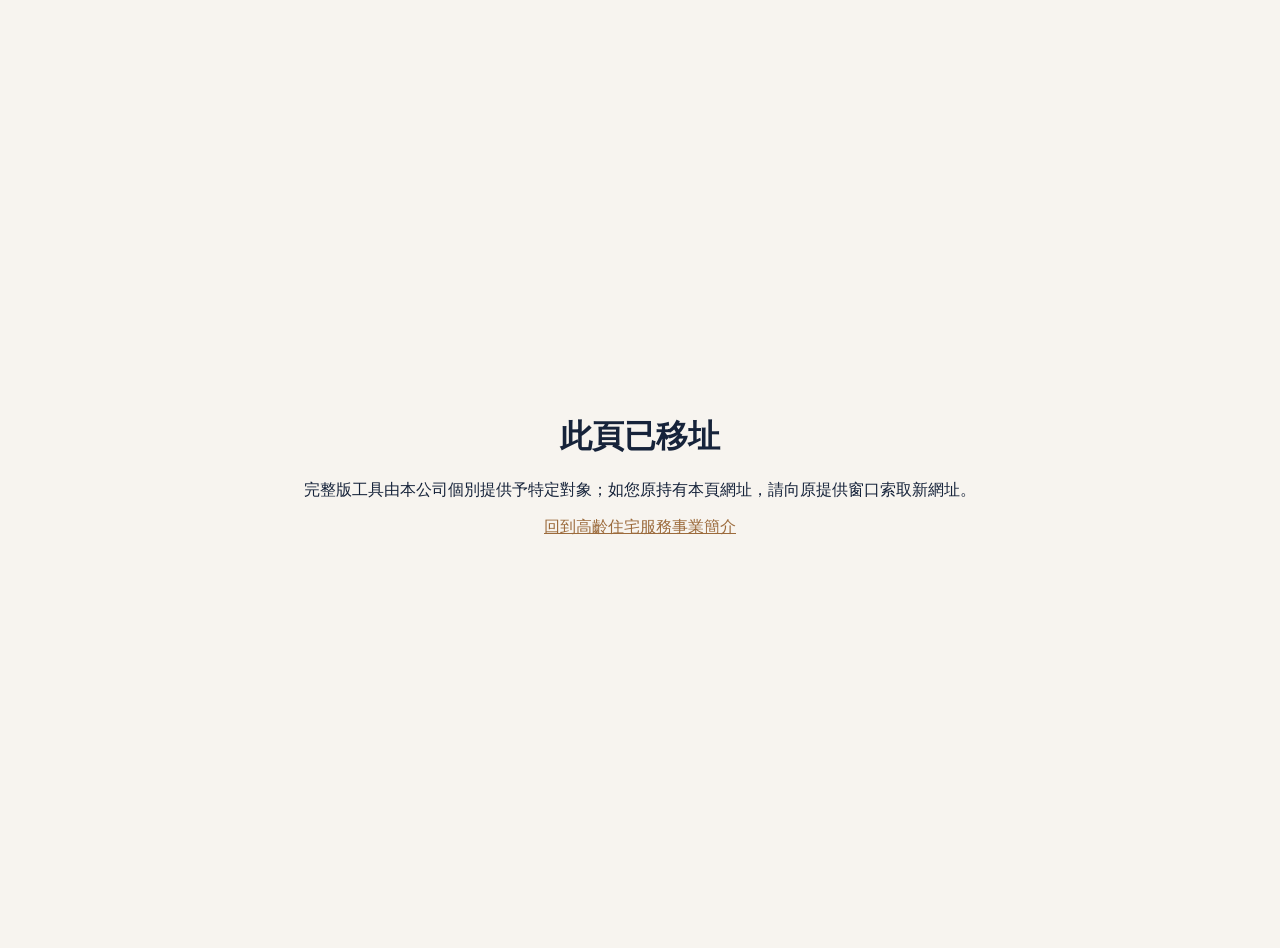
==== commit fc8b1174: "更新公開簡介版" ====
--- a/full/index.html
+++ b/full/index.html
@@ -1,23815 +1,11 @@
-<!DOCTYPE html>
-<html lang="zh-Hant-TW">
-<head>
-<meta charset="UTF-8">
-<meta name="viewport" content="width=device-width, initial-scale=1.0">
+<!doctype html><html lang="zh-Hant"><meta charset="utf-8">
 <meta name="robots" content="noindex,nofollow">
-<title>SeniorHousing EcoMap 互動導覽器 v1.0｜瑞光健康科技</title>
-<style>
-/* ===== v9 主題系統：編輯風配色 × 襯線字型 × 深色側欄軌 ===== */
-:root{
-  /* 字型：襯線標題（拉丁用 Georgia，中文用思源宋／新細明） */
-  --font-serif:"Noto Serif TC","Source Han Serif TC","Georgia","Songti TC","PMingLiU","MingLiU",serif;
-  --font-sans:"Noto Sans TC","Microsoft JhengHei UI","Microsoft JhengHei","PingFang TC",system-ui,sans-serif;
-  --font-head:var(--font-serif); --font-body:var(--font-sans); --font-num:var(--font-serif);
-
-  /* 主題 1：藏青典雅 Editorial Navy（預設） */
-  --ink:#1A2233; --navy:#16233A; --navy-2:#2C4260; --slate:#4E5C70; --mut:#8492A4;
-  --line:#E2DED6; --line-2:#EFECE5; --bg:#F7F4EF; --sf:#FFFFFF; --sf-2:#FAF8F4;
-  --accent:#9C6B3C; --accent-soft:#F5EDE3; --teal:#3E6B63; --teal-soft:#E9F0EE;
-  --green:#3D6B4E; --green-soft:#EAF1EB; --red:#9A4038; --red-soft:#F8EBE8;
-  --amber:#8A6A2B; --amber-soft:#F7F0DF; --blue:#2C4E7A; --blue-soft:#EAEFF6;
-  --navy-soft:#ECEDF1; --warm:#FAF3EA; --warm-line:#E7DCCB;
-  --hdr-bg:#16233A; --hdr-fg:#F5F1EA;
-  --rail-bg:#16233A; --rail-fg:#E8E3DA; --rail-mut:#8393AB; --rail-line:#243448;
-  --rail-active-bg:#22334E; --rail-active-fg:#FFFFFF;
-  --tbl-hdr:#16233A; --tbl-hdr-fg:#F5F1EA;
-  --sh:0 1px 2px rgba(22,35,58,.05),0 10px 28px rgba(22,35,58,.08);
-  --sh-l:0 1px 3px rgba(22,35,58,.06);
-  --r:10px; --r-s:6px;
-  --fs:15.5px; --lh:1.75; --pad:24px; --gap:16px; --rowpad:8px;
-  --sub:var(--slate); --sf-alt:var(--sf-2);
-}
-/* ---- 主題 2：墨玉暖白 Warm Ivory ---- */
-html[data-theme="ivory"]{
-  --ink:#242A2E; --navy:#333B41; --navy-2:#4A5661; --slate:#57626C; --mut:#8C959D;
-  --line:#E6E0D6; --line-2:#F2EEE7; --bg:#FBF8F3; --sf:#FFFEFC; --sf-2:#F6F2EB;
-  --accent:#A8563C; --accent-soft:#F8EDE8; --teal:#6E8B7A; --teal-soft:#EDF2EE;
-  --green:#4A6B52; --green-soft:#EDF2ED; --red:#8F3B32; --red-soft:#F8EAE7;
-  --amber:#8A6A2B; --amber-soft:#F8F1E0; --blue:#3F5E78; --blue-soft:#ECF1F5;
-  --navy-soft:#F0EDE7; --warm:#FBF4EC; --warm-line:#E9DCCC;
-  --hdr-bg:#333B41; --hdr-fg:#FBF8F3;
-  --rail-bg:#2E353B; --rail-fg:#EDE7DE; --rail-mut:#9AA3AB; --rail-line:#3D464D;
-  --rail-active-bg:#3C454C; --rail-active-fg:#FFFFFF;
-  --tbl-hdr:#333B41; --tbl-hdr-fg:#FBF8F3;
-}
-/* ---- 主題 3：夜間深藍 Midnight ---- */
-html[data-theme="dark"]{
-  --ink:#DCE4F0; --navy:#0E1626; --navy-2:#93B0D8; --slate:#AFBDD1; --mut:#7C8CA3;
-  --line:#22314A; --line-2:#1A2739; --bg:#0E1626; --sf:#151F31; --sf-2:#1B283C;
-  --accent:#C9A227; --accent-soft:#2A2415; --teal:#5FA69B; --teal-soft:#13292B;
-  --green:#6FBF8E; --green-soft:#12261C; --red:#E58B84; --red-soft:#2B1719;
-  --amber:#D9B466; --amber-soft:#2A2416; --blue:#8FB4E8; --blue-soft:#152238;
-  --navy-soft:#1C2A40; --warm:#1F1B14; --warm-line:#3A3122;
-  --hdr-bg:#080E1A; --hdr-fg:#E6EDF9;
-  --rail-bg:#0A1220; --rail-fg:#D9E2F0; --rail-mut:#748losing; --rail-mut:#7488A5; --rail-line:#1B2942;
-  --rail-active-bg:#182741; --rail-active-fg:#FFFFFF;
-  --tbl-hdr:#1D2C44; --tbl-hdr-fg:#E6EDF9;
-  --sh:0 1px 2px rgba(0,0,0,.5),0 12px 30px rgba(0,0,0,.5);
-  --sh-l:0 1px 3px rgba(0,0,0,.45);
-}
-
-/* ---- 主題 6：曙光暖灰 Dawn ---- */
-html[data-theme="dawn"]{
-  --ink:#20262E; --navy:#2B3A4A; --navy-2:#41596F; --slate:#4F5C6B; --mut:#87919C;
-  --line:#DDDCD8; --line-2:#EDECE8; --bg:#F2F1ED; --sf:#FFFFFF; --sf-2:#F8F7F4;
-  --accent:#B4744A; --accent-soft:#FAF0E9; --teal:#4B7C77; --teal-soft:#E9F2F1;
-  --green:#456B52; --green-soft:#EBF2ED; --red:#9B4A42; --red-soft:#F9ECEA;
-  --amber:#8A6A34; --amber-soft:#F8F1E4; --blue:#3A5C82; --blue-soft:#EBF0F6;
-  --navy-soft:#EDEFF2; --warm:#FBF5EF; --warm-line:#E8DACB;
-  --hdr-bg:#2B3A4A; --hdr-fg:#F6F4F0;
-  --rail-bg:#2B3A4A; --rail-fg:#E6E3DD; --rail-mut:#96A3B1; --rail-line:#3A4C5E;
-  --rail-active-bg:#3A4C5E; --rail-active-fg:#FFFFFF;
-  --tbl-hdr:#2B3A4A; --tbl-hdr-fg:#F6F4F0;
-}
-/* ---- 主題 4：高齡友善 Accessible ---- */
-html[data-theme="hc"]{
-  --ink:#0D0D0D; --navy:#0B3B6F; --navy-2:#0B3B6F; --slate:#26313C; --mut:#3C4854;
-  --line:#9AA6B2; --line-2:#CBD3DB; --bg:#FFFDF7; --sf:#FFFFFF; --sf-2:#F4F1E8;
-  --accent:#8A3B00; --accent-soft:#FAEDE1; --teal:#0A4F49; --teal-soft:#DDEDEA;
-  --green:#0E4D2B; --green-soft:#DEEFE4; --red:#8A0F0F; --red-soft:#FAE3E3;
-  --amber:#6B4000; --amber-soft:#FAEFD8; --blue:#0B3B6F; --blue-soft:#E2EAF5;
-  --navy-soft:#E3EAF3; --warm:#FBF3E7; --warm-line:#D7C5AB;
-  --hdr-bg:#0B3B6F; --hdr-fg:#FFFFFF;
-  --rail-bg:#0B3B6F; --rail-fg:#FFFFFF; --rail-mut:#C6D6EA; --rail-line:#17508C;
-  --rail-active-bg:#17508C; --rail-active-fg:#FFFFFF;
-  --tbl-hdr:#0B3B6F; --tbl-hdr-fg:#FFFFFF;
-  --fs:17.5px; --lh:1.88; --sh:none; --sh-l:none; --r:6px; --r-s:4px;
-}
-html[data-theme="hc"] .card,html[data-theme="hc"] .stat{border-width:1.5px}
-/* ---- 主題 5：純報告 Report（列印／PDF） ---- */
-html[data-theme="print"]{
-  --ink:#141414; --navy:#1C1C1C; --navy-2:#3A3A3A; --slate:#3E3E3E; --mut:#767676;
-  --line:#D2CEC7; --line-2:#E9E6E1; --bg:#FFFFFF; --sf:#FFFFFF; --sf-2:#FAF9F7;
-  --accent:#7C4A1E; --accent-soft:#F6F0E9; --teal:#2C514B; --teal-soft:#EDF1F0;
-  --green:#28503A; --green-soft:#EEF2EF; --red:#7E2A24; --red-soft:#F8ECEA;
-  --amber:#6E5220; --amber-soft:#F7F2E6; --blue:#26456B; --blue-soft:#EDF0F5;
-  --navy-soft:#F1F0EE; --warm:#FBF7F1; --warm-line:#E4DCD0;
-  --hdr-bg:#1C1C1C; --hdr-fg:#FFFFFF;
-  --rail-bg:#242220; --rail-fg:#EDEAE5; --rail-mut:#A29B92; --rail-line:#332F2C;
-  --rail-active-bg:#332F2C; --rail-active-fg:#FFFFFF;
-  --tbl-hdr:#1C1C1C; --tbl-hdr-fg:#FFFFFF;
-  --sh:none; --sh-l:none; --r:3px; --r-s:2px; --font-body:var(--font-serif);
-}
-/* ---- 字級／密度／字型模式 ---- */
-html[data-scale="s"]{--fs:14.5px}
-html[data-scale="m"]{--fs:15.5px}
-html[data-scale="l"]{--fs:17px}
-html[data-scale="xl"]{--fs:19px;--lh:1.92}
-html[data-theme="hc"][data-scale="m"]{--fs:17.5px}
-html[data-density="compact"]{--pad:16px;--gap:11px;--rowpad:5px;--lh:1.62}
-html[data-density="wide"]{--pad:30px;--gap:21px;--rowpad:11px;--lh:1.84}
-html[data-type="serif"]{--font-body:var(--font-serif);--font-head:var(--font-serif);--font-num:var(--font-serif)}
-html[data-type="mix"]{--font-body:var(--font-sans);--font-head:var(--font-serif);--font-num:var(--font-serif)}
-html[data-type="sans"]{--font-body:var(--font-sans);--font-head:var(--font-sans);--font-num:var(--font-sans)}
-
-/* ===== v9 基礎樣式：襯線編輯風 + 深色旅程側欄 ===== */
-*{margin:0;padding:0;box-sizing:border-box}
-html{font-size:var(--fs);scroll-behavior:smooth}
-body{font-family:var(--font-body);background:var(--bg);color:var(--ink);line-height:var(--lh);
-  font-synthesis:none;-webkit-font-smoothing:antialiased;text-rendering:optimizeLegibility}
-h1,h2,h3,h4,.hero h1,.stat .v,.herostats b,.brandmark .bm,.rolecard b,.rmcell h4,.mapcard b{font-family:var(--font-head)}
-h1,h2,h3,h4{letter-spacing:.01em;font-weight:600}
-.num,.stat .v{font-variant-numeric:tabular-nums;font-family:var(--font-num)}
-button,input,select,textarea{font-family:inherit;color:inherit}
-a{color:var(--blue)}a:hover{text-decoration:underline}
-:focus-visible{outline:2.5px solid var(--accent);outline-offset:2px;border-radius:3px}
-.skip{position:absolute;left:-9999px;background:var(--accent);color:#fff;padding:8px 16px;z-index:99}
-.skip:focus{left:8px;top:8px}
-
-/* 頂欄 */
-#apphdr{background:var(--hdr-bg);color:var(--hdr-fg);position:sticky;top:0;z-index:40}
-.hdrwrap{max-width:1360px;margin:0 auto;padding:11px 26px;display:flex;align-items:center;gap:14px;flex-wrap:wrap}
-.brandmark{display:flex;align-items:baseline;gap:12px;cursor:pointer;background:none;border:none;color:inherit;text-align:left}
-.brandmark .bm{font-size:1.16rem;font-weight:600;letter-spacing:.03em}
-.brandmark .bs{font-size:.74rem;opacity:.7;font-family:var(--font-sans)}
-.hdrtools{margin-left:auto;display:flex;gap:7px;align-items:center;flex-wrap:wrap;font-family:var(--font-sans)}
-.hbtn{background:transparent;color:var(--hdr-fg);border:1px solid rgba(255,255,255,.28);border-radius:3px;
-  padding:5px 13px;font-size:.77rem;cursor:pointer;display:inline-flex;align-items:center;gap:6px;position:relative;overflow:hidden;letter-spacing:.02em}
-.hbtn:hover{background:rgba(255,255,255,.14)}
-nav#nav{display:none!important}
-
-/* ===== v1.1 無障礙 ===== */
-.skip-link{position:absolute;left:-9999px;top:0;z-index:200;background:var(--navy);color:#fff;
-  padding:10px 18px;border-radius:0 0 var(--r-s) 0;font-size:.9rem;text-decoration:none}
-.skip-link:focus{left:0}
-:focus-visible{outline:3px solid var(--accent);outline-offset:2px;border-radius:3px}
-.hbtn:focus-visible,.jstepbtn:focus-visible,.jtool:focus-visible{outline:3px solid #F0C27B;outline-offset:2px}
-.sr-only{position:absolute;width:1px;height:1px;padding:0;margin:-1px;overflow:hidden;
-  clip:rect(0,0,0,0);white-space:nowrap;border:0}
-.jtool[aria-current="true"]{font-weight:700}
-/* 側欄群組：本檔有一條全域 details{background:var(--sf)} 帶 !important，
-   若不明確覆蓋，群組會在深色側欄上變成白色卡片，淺色文字直接看不見。 */
-#side .othertools{background:transparent!important;border:1px solid var(--rail-line)!important;
-  border-radius:4px!important;padding:0}
-#side .grpwrap{background:transparent!important;border:0!important;border-radius:0!important;
-  border-top:1px solid var(--rail-line)!important;margin:0;padding:0}
-#side .othertools>.grpwrap:first-of-type{border-top:0!important}
-#side .grpwrap>summary{cursor:pointer;padding:8px 14px;font-size:.75rem;font-weight:700;
-  letter-spacing:.08em;color:var(--rail-fg);opacity:.7;list-style:none}
-#side .grpwrap>summary::-webkit-details-marker{display:none}
-#side .grpwrap>summary:before{content:"▸ ";display:inline-block}
-#side .grpwrap[open]>summary:before{content:"▾ "}
-#side .grpwrap>summary:hover{opacity:1}
-#side .grpwrap[open]>summary{opacity:1;color:#fff}
-#side .grpwrap .jtool.sub{opacity:.8;padding-left:26px}
-#side .grpwrap .jtool.sub:hover,#side .grpwrap .jtool.sub.on{opacity:1}
-#side .othertools>summary{color:var(--rail-fg);opacity:.8;font-weight:700}
-#side .othertools>summary:hover{opacity:1}
-.gradechip{display:inline-block;font-size:.68rem;padding:1px 6px;border-radius:3px;
-  border:1px solid currentColor;white-space:nowrap}
-.gradechip.gA{color:var(--green)}.gradechip.gB{color:var(--blue)}.gradechip.gC{color:var(--accent)}
-.datawarn{background:var(--warm);border:1px solid var(--warm-line);border-left:4px solid var(--accent);
-  border-radius:var(--r-s);padding:11px 14px;margin:12px 0;font-size:.84rem;line-height:1.65}
-.updbox{background:var(--teal-soft);border:1px solid var(--teal);border-left:4px solid var(--teal);
-  border-radius:var(--r-s);padding:11px 14px;margin:12px 0;font-size:.83rem;line-height:1.7}
-.updbox b{color:var(--teal)}
-.updbox>div{margin-top:3px}
-.updbox code{background:var(--sf-2);border:1px solid var(--line);border-radius:3px;
-  padding:1px 5px;font-size:.9em}
-.updnote{color:var(--slate);font-size:.94em;margin-top:6px;padding-top:6px;
-  border-top:1px dashed var(--teal)}
-.basis{display:inline-block;font-size:.66rem;padding:0 5px;border-radius:3px;margin-left:6px;
-  border:1px solid currentColor;white-space:nowrap;vertical-align:middle;cursor:help}
-.basis.b查證{color:var(--green)}.basis.b行情{color:var(--blue)}.basis.b假設{color:var(--accent)}
-.hint{border-bottom:1px dotted var(--mut);cursor:help}
-.regionbar{display:flex;align-items:center;gap:10px;flex-wrap:wrap;background:var(--sf-2);
-  border:1px solid var(--line);border-radius:var(--r-s);padding:9px 12px;margin:8px 0;font-size:.83rem}
-.regionbar select{padding:5px 9px;border:1px solid var(--line);border-radius:6px;font:inherit;max-width:100%}
-.regionbar .fx{font-weight:700;color:var(--accent)}
-.gate-ex{margin-top:7px;padding:8px 11px;background:var(--teal-soft);border-left:3px solid var(--teal);
-  border-radius:0 var(--r-s) var(--r-s) 0;font-size:.8rem;line-height:1.75;color:var(--slate)}
-.gate-ex b{color:var(--teal)}
-/* ===== 門戶總覽（首頁）視覺 ===== */
-#portal .hero{position:relative;padding:44px 0 34px}
-#portal .hero:before{content:"";position:absolute;left:50%;transform:translateX(-50%);
-  top:-1px;width:100vw;height:100%;background:
-  linear-gradient(180deg,var(--warm) 0%,rgba(255,255,255,0) 78%);z-index:-1}
-#portal .hero h1{font-size:2.6rem;letter-spacing:-.01em}
-#portal .hero h1 em{font-style:normal;color:var(--accent)}
-.resume{display:flex;align-items:center;gap:13px;background:var(--sf);
-  border:1px solid var(--line);border-left:4px solid var(--teal);border-radius:var(--r);
-  padding:11px 15px;margin-bottom:26px;box-shadow:var(--sh-l);flex-wrap:wrap}
-.resume .rz-ic{font-size:1.5rem;line-height:1}
-.resume .rz-tx{display:flex;flex-direction:column;line-height:1.4}
-.resume .rz-tx b{font-size:.95rem;color:var(--navy);font-family:var(--font-head)}
-.resume .rz-tx span{font-size:.74rem;color:var(--mut)}
-.resume .rz-go{margin-left:auto;background:var(--teal);color:#fff;border:none;
-  border-radius:6px;padding:8px 20px;font:inherit;font-size:.85rem;font-weight:700;cursor:pointer}
-.resume .rz-go:hover{filter:brightness(1.1)}
-.resume .rz-alt{background:none;border:1px solid var(--line);border-radius:6px;
-  padding:8px 14px;font:inherit;font-size:.8rem;color:var(--slate);cursor:pointer}
-.resume .rz-alt:hover{border-color:var(--teal);color:var(--teal)}
-.herostamp{margin-top:14px;font-size:.73rem;color:var(--mut);line-height:1.7;
-  font-family:var(--font-sans)}
-.herostamp b{color:var(--slate);font-weight:700}
-.startline{display:flex;align-items:baseline;gap:12px;margin:34px 0 0;
-  padding:13px 16px;background:var(--teal-soft);border-radius:var(--r);flex-wrap:wrap}
-.startline .sl-n{font-size:.7rem;font-weight:700;letter-spacing:.16em;color:var(--teal);
-  white-space:nowrap;font-family:var(--font-sans)}
-.startline .sl-t{font-size:.87rem;color:var(--slate);flex:1;min-width:240px}
-#portal .rolecard{padding:22px 20px 18px;min-height:186px}
-#portal .rolecard .ic{width:42px;height:42px;display:flex;align-items:center;
-  justify-content:center;background:var(--warm);border-radius:50%;font-size:1.35rem;
-  margin-bottom:4px}
-#portal .rolecard:hover .ic{background:var(--accent-soft)}
-#portal .rolecard .go:after{content:"";display:inline-block;width:0;overflow:hidden;
-  transition:width .2s;vertical-align:middle}
-#portal .rolecard:hover .go:after{width:10px}
-#portal .rolecard:focus-visible{outline:3px solid var(--accent);outline-offset:2px}
-@media(max-width:640px){
-  #portal .hero{padding:28px 0 22px}
-  #portal .hero h1{font-size:1.75rem}
-  .herostats div{padding:0 14px 10px}
-  .resume .rz-go{margin-left:0}
-}
-@media print{.skip-link{display:none}#portal .hero:before{display:none}}
-
-
-/* 外觀面板 */
-#skin{position:fixed;right:18px;top:60px;width:326px;background:var(--sf);border:1px solid var(--line);border-radius:var(--r);
-  box-shadow:var(--sh);z-index:60;padding:18px 20px;display:none;font-family:var(--font-sans)}
-#skin.on{display:block}
-#skin h4{font-size:1rem;color:var(--navy);margin-bottom:10px;font-family:var(--font-head)}
-.skinrow{margin-bottom:13px}
-.skinrow>label{display:block;font-size:.72rem;color:var(--mut);margin-bottom:6px;letter-spacing:.1em;text-transform:uppercase}
-.swatches{display:grid;grid-template-columns:1fr 1fr;gap:8px}
-.sw{border:1px solid var(--line);border-radius:var(--r-s);padding:8px 10px;cursor:pointer;font-size:.78rem;
-  display:flex;gap:8px;align-items:center;background:var(--sf-2);color:var(--ink);text-align:left}
-.sw:hover{border-color:var(--accent)}
-.sw.on{border-color:var(--accent);background:var(--accent-soft);font-weight:700;box-shadow:inset 0 0 0 1px var(--accent)}
-.sw i{width:22px;height:22px;border-radius:3px;flex:0 0 auto;border:1px solid rgba(0,0,0,.12)}
-.segsm{display:inline-flex;border:1px solid var(--line);border-radius:var(--r-s);overflow:hidden;width:100%}
-.segsm button{flex:1;border:none;background:var(--sf);padding:6px 4px;font-size:.77rem;cursor:pointer;color:var(--slate);border-right:1px solid var(--line)}
-.segsm button:last-child{border-right:none}
-.segsm button.on{background:var(--navy);color:var(--tbl-hdr-fg);font-weight:700}
-
-/* 門戶 */
-#portal{max-width:1360px;margin:0 auto;padding:0 26px 70px}
-.hero{padding:56px 0 36px;border-bottom:1px solid var(--line)}
-.hero .kick{font-size:.73rem;letter-spacing:.24em;color:var(--accent);font-weight:700;font-family:var(--font-sans)}
-.hero h1{font-size:2.45rem;line-height:1.38;margin:14px 0 12px;font-weight:600}
-.hero p{color:var(--slate);max-width:860px;font-size:.98rem}
-.herostats{display:flex;gap:0;margin-top:26px;flex-wrap:wrap;border-top:1px solid var(--line);padding-top:18px}
-.herostats div{padding:0 26px;border-right:1px solid var(--line)}
-.herostats div:first-child{padding-left:0}
-.herostats div:last-child{border-right:none}
-.herostats b{display:block;font-size:1.75rem;color:var(--navy);font-weight:600;line-height:1.2}
-.herostats span{font-size:.74rem;color:var(--mut);font-family:var(--font-sans)}
-.sechead{display:flex;align-items:baseline;gap:14px;margin:46px 0 4px;flex-wrap:wrap}
-.sechead .n{font-size:.72rem;font-weight:700;color:var(--accent);letter-spacing:.18em;font-family:var(--font-sans)}
-.sechead h2{font-size:1.42rem;font-weight:600}
-.sechead .d{font-size:.79rem;color:var(--mut);margin-left:auto;font-family:var(--font-sans)}
-.secrule{height:1px;background:var(--line);margin:12px 0 20px;position:relative}
-.secrule:before{content:"";position:absolute;left:0;top:0;width:64px;height:3px;background:var(--accent);margin-top:-1px}
-.rolegrid{display:grid;grid-template-columns:repeat(auto-fill,minmax(246px,1fr));gap:14px}
-.rolecard{background:var(--sf);border:1px solid var(--line);border-radius:var(--r);padding:20px 19px;cursor:pointer;transition:.2s;
-  display:flex;flex-direction:column;gap:6px;position:relative;overflow:hidden;text-align:left}
-.rolecard:after{content:"";position:absolute;left:0;right:0;top:0;height:3px;background:var(--accent);transform:scaleX(0);transform-origin:left;transition:.25s}
-.rolecard:hover{box-shadow:var(--sh);transform:translateY(-3px);border-color:var(--line)}
-.rolecard:hover:after{transform:scaleX(1)}
-.rolecard .ic{font-size:1.5rem;line-height:1}
-.rolecard b{font-size:1.06rem;color:var(--navy);font-weight:600}
-.rolecard .g{font-size:.83rem;color:var(--slate);flex:1;font-family:var(--font-sans)}
-.rolecard .go{font-size:.77rem;color:var(--accent);font-weight:700;margin-top:6px;font-family:var(--font-sans);letter-spacing:.04em}
-.rolecard .mods{font-size:.71rem;color:var(--mut);border-top:1px solid var(--line-2);padding-top:8px;margin-top:4px;font-family:var(--font-sans)}
-.roadmap{display:grid;grid-template-columns:repeat(6,1fr);background:var(--sf);border:1px solid var(--line);border-radius:var(--r);overflow:hidden}
-.rmcell{padding:18px 15px;border-right:1px solid var(--line);position:relative;cursor:pointer;transition:.16s;text-align:left;background:none}
-.rmcell:last-child{border-right:none}
-.rmcell:hover{background:var(--sf-2)}
-.rmcell .bar{height:3px;background:var(--line-2);margin-bottom:13px;overflow:hidden}
-.rmcell .bar i{display:block;height:100%;background:var(--teal)}
-.rmcell.cur{background:var(--warm)}.rmcell.cur .bar i{background:var(--accent)}
-.rmcell .m{font-size:.72rem;font-weight:700;letter-spacing:.14em;color:var(--accent);font-family:var(--font-sans)}
-.rmcell .rmname{display:block;font-size:1.02rem;margin:4px 0 6px;color:var(--navy);font-weight:600;font-family:var(--font-head)}
-.rmcell .rmgoal{display:block;font-size:.78rem;color:var(--slate);line-height:1.6;font-family:var(--font-sans)}
-.rmcell .m{display:block}
-.rmcell .bar{display:block}
-.rmcell p{font-size:.78rem;color:var(--slate);line-height:1.6;font-family:var(--font-sans)}
-.rmcell .sys{font-size:.71rem;color:var(--teal);border-top:1px solid var(--line-2);margin-top:9px;padding-top:6px;font-family:var(--font-sans)}
-.rmcell .tag{position:absolute;top:12px;right:12px;font-size:.66rem;color:var(--mut);font-family:var(--font-sans)}
-@media(max-width:1080px){.roadmap{grid-template-columns:repeat(3,1fr)}.rmcell:nth-child(3n){border-right:none}}
-@media(max-width:680px){.roadmap{grid-template-columns:1fr}.rmcell{border-right:none;border-bottom:1px solid var(--line)}}
-.mapgrid{display:grid;grid-template-columns:repeat(auto-fit,minmax(280px,1fr));gap:14px}
-.mapcard{background:var(--sf);border:1px solid var(--line);border-radius:var(--r);padding:18px 20px;cursor:pointer;transition:.18s;text-align:left;position:relative;overflow:hidden}
-.mapcard:before{content:"";position:absolute;left:0;top:0;bottom:0;width:3px;background:var(--accent)}
-.mapcard:hover{box-shadow:var(--sh);transform:translateY(-3px)}
-.mapcard b{display:block;color:var(--navy);font-size:1.05rem;margin-bottom:5px;font-weight:600}
-.mapcard span{font-size:.82rem;color:var(--slate);font-family:var(--font-sans)}
-
-/* ===== 工作區：深色旅程側欄 ===== */
-#workspace{display:none;max-width:1360px;margin:0 auto;min-height:70vh}
-#workspace.on{display:grid;grid-template-columns:258px 1fr}
-#side{background:var(--rail-bg);color:var(--rail-fg);padding:0 0 30px;position:sticky;top:51px;
-  height:calc(100vh - 51px);overflow-y:auto;font-family:var(--font-sans)}
-#side::-webkit-scrollbar{width:6px}#side::-webkit-scrollbar-thumb{background:var(--rail-line);border-radius:3px}
-.sidehead{padding:20px 20px 16px;border-bottom:1px solid var(--rail-line)}
-.sidehead .ic{width:38px;height:38px;border-radius:50%;background:var(--rail-active-bg);display:grid;place-items:center;font-size:1.15rem;margin-bottom:9px}
-.sidehead b{display:block;color:var(--rail-active-fg);font-size:1.06rem;font-family:var(--font-head);font-weight:600;letter-spacing:.02em}
-.sidehead span{font-size:.75rem;color:var(--rail-mut);line-height:1.55;display:block;margin-top:3px}
-/* 旅程軌 */
-.jrail{padding:16px 20px 14px;border-bottom:1px solid var(--rail-line)}
-.jrail .lb{font-size:.66rem;letter-spacing:.18em;color:var(--rail-mut);margin-bottom:11px;font-weight:700}
-.jr{display:flex;gap:11px;align-items:flex-start;cursor:pointer;position:relative;padding-bottom:11px}
-.jr:last-child{padding-bottom:0}
-.jr .dot{width:11px;height:11px;border-radius:50%;border:2px solid var(--rail-mut);background:var(--rail-bg);flex:0 0 auto;margin-top:4px;z-index:2;position:relative}
-.jr:not(:last-child):before{content:"";position:absolute;left:5px;top:14px;bottom:0;width:1.5px;background:var(--rail-line)}
-.jr .tx{font-size:.79rem;color:var(--rail-mut);line-height:1.45}
-.jr .tx b{display:block;font-size:.8rem;color:var(--rail-fg);font-weight:600}
-.jr.done .dot{background:var(--teal);border-color:var(--teal)}
-.jr.cur .dot{background:var(--accent);border-color:var(--accent);box-shadow:0 0 0 3px color-mix(in srgb,var(--accent) 28%,transparent)}
-.jr.cur .tx b{color:#fff}
-.jr.cur .tx{color:var(--rail-fg)}
-.jr:hover .tx b{color:#fff}
-/* 模組群組 */
-.sidegroup{font-size:.65rem;letter-spacing:.2em;color:var(--rail-mut);padding:16px 20px 6px;font-weight:700;
-  display:flex;align-items:center;gap:8px}
-.sidegroup:after{content:"";flex:1;height:1px;background:var(--rail-line)}
-.sideitem{display:flex;align-items:center;gap:9px;width:100%;text-align:left;background:none;border:none;
-  border-left:3px solid transparent;padding:8px 20px;font-size:.87rem;color:var(--rail-fg);cursor:pointer;opacity:.78;transition:.14s}
-.sideitem:hover{background:var(--rail-active-bg);opacity:1}
-.sideitem.on{border-left-color:var(--accent);background:var(--rail-active-bg);color:var(--rail-active-fg);opacity:1;font-weight:700}
-.sideitem .k{font-size:.68rem;color:var(--rail-mut);min-width:16px}
-.sideitem.on .k{color:var(--accent)}
-.sidefoot{padding:16px 20px 0;border-top:1px solid var(--rail-line);margin-top:16px;display:flex;flex-direction:column;gap:7px}
-.sidebtn{border:1px solid var(--rail-line);background:transparent;color:var(--rail-fg);border-radius:4px;padding:7px 10px;
-  font-size:.78rem;cursor:pointer;text-align:left;opacity:.85}
-.sidebtn:hover{background:var(--rail-active-bg);opacity:1}
-#wsmain{min-width:0;padding:0 28px 64px;background:var(--bg)}
-#wsbar{position:sticky;top:51px;background:var(--bg);z-index:20;padding:14px 0 11px;border-bottom:1px solid var(--line);
-  display:flex;align-items:center;gap:12px;flex-wrap:wrap;font-family:var(--font-sans)}
-
-.barnav{display:flex;gap:6px;flex:none}
-.barbtn{border:1px solid var(--line);background:var(--sf);color:var(--slate);border-radius:999px;
-  padding:5px 12px;font-size:.76rem;font-family:var(--font-sans);cursor:pointer;white-space:nowrap}
-.barbtn:hover:not(:disabled){border-color:var(--accent);color:var(--accent)}
-.barbtn:disabled{opacity:.38;cursor:default}
-.barbtn.home{border-color:var(--accent);color:var(--accent);font-weight:700}
-.barbtn.home:hover{background:var(--accent-soft)}
-.crumb{font-size:.8rem;color:var(--mut)}.crumb b{color:var(--navy);font-family:var(--font-head);font-size:.95rem}
-.stepmini{display:flex;align-items:center;gap:3px;margin-left:auto}
-.smdot{width:25px;height:25px;border-radius:50%;display:grid;place-items:center;font-size:.65rem;font-weight:700;
-  border:1.5px solid var(--line);background:var(--sf);color:var(--mut);cursor:pointer}
-.smdot.on{background:var(--accent);border-color:var(--accent);color:#fff}
-.smdot.ok{background:var(--teal-soft);border-color:var(--teal);color:var(--teal)}
-.smline{width:9px;height:1.5px;background:var(--line)}
-@media(max-width:900px){#workspace.on{grid-template-columns:1fr}#side{position:static;height:auto}}
-
-/* 說明條 */
-.howto{background:var(--sf);border:1px solid var(--line);border-left:3px solid var(--teal);border-radius:var(--r-s);
-  padding:14px 18px;margin-bottom:16px;font-size:.85rem;font-family:var(--font-sans)}
-.howto b.t{color:var(--teal);display:block;margin-bottom:5px;font-size:.86rem;letter-spacing:.04em}
-.howto ol{margin:5px 0 0 18px}.howto li{margin:2px 0}
-.howto .warn{color:var(--red);margin-top:7px;display:block}
-.howto .x{float:right;cursor:pointer;color:var(--mut);border:none;background:none;font-size:.9rem}
-
-/* 內容元件 */
-main{padding:22px 0 0}
-section.mod{display:none}
-section.mod.on{display:block;animation:fade .22s ease-out}
-@keyframes fade{from{opacity:0;transform:translateY(5px)}to{opacity:1;transform:none}}
-.card{background:var(--sf);border:1px solid var(--line);border-radius:var(--r);box-shadow:var(--sh-l);padding:var(--pad);margin-bottom:var(--gap)}
-.card.warm{background:var(--warm);border-color:var(--warm-line)}
-.card h2{font-size:1.36rem;color:var(--navy);margin-bottom:10px;padding-bottom:10px;border-bottom:1px solid var(--line);font-weight:600}
-.card h3{font-size:1.06rem;color:var(--navy);margin:20px 0 9px;display:flex;align-items:center;gap:9px;font-weight:600}
-.card h3:before{content:"";width:3px;height:15px;background:var(--accent)}
-.card h4{font-size:.95rem;color:var(--navy)}
-.card p,.card li,.card td{font-family:var(--font-body)}
-.grid2{display:grid;grid-template-columns:1fr 1fr;gap:var(--gap)}
-.grid3{display:grid;grid-template-columns:repeat(3,1fr);gap:var(--gap)}
-.grid4{display:grid;grid-template-columns:repeat(4,1fr);gap:var(--gap)}
-@media(max-width:1000px){.grid2,.grid3,.grid4{grid-template-columns:1fr 1fr}}
-@media(max-width:640px){.grid2,.grid3,.grid4{grid-template-columns:1fr}}
-.stat{background:var(--sf-2);border:1px solid var(--line);border-radius:var(--r-s);padding:14px 16px}
-.stat .lb{font-size:.72rem;color:var(--mut);font-family:var(--font-sans);letter-spacing:.04em}
-.stat .v{font-size:1.55rem;font-weight:600;color:var(--navy);line-height:1.28}
-.stat .v small{font-size:.7rem;font-weight:400;color:var(--mut);font-family:var(--font-sans)}
-.stat.good{background:var(--green-soft);border-color:var(--green)}.stat.good .v{color:var(--green)}
-.stat.bad{background:var(--red-soft);border-color:var(--red)}.stat.bad .v{color:var(--red)}
-.stat.warm2{background:var(--accent-soft);border-color:var(--warm-line)}.stat.warm2 .v{color:var(--accent)}
-.badge{display:inline-block;font-size:.71rem;padding:2px 10px;border-radius:2px;font-weight:600;line-height:1.75;font-family:var(--font-sans)}
-.b-fact{background:var(--teal-soft);color:var(--teal)}
-.b-asm{background:var(--amber-soft);color:var(--amber)}
-.b-red{background:var(--red-soft);color:var(--red)}
-.b-navy{background:var(--navy-soft);color:var(--navy-2)}
-.b-green{background:var(--green-soft);color:var(--green)}
-.b-amber{background:var(--amber-soft);color:var(--amber)}
-.note{font-size:.79rem;color:var(--mut);margin-top:10px;line-height:1.68;font-family:var(--font-sans)}
-.src{font-size:.74rem;color:var(--mut);border-top:1px solid var(--line-2);margin-top:12px;padding-top:8px;font-family:var(--font-sans)}
-.tbl{width:100%;border-collapse:collapse;font-size:.85rem}
-.tbl th{background:var(--tbl-hdr);color:var(--tbl-hdr-fg);padding:9px 11px;text-align:left;font-weight:600;white-space:nowrap;
-  font-size:.77rem;letter-spacing:.05em;font-family:var(--font-sans)}
-.tbl td{padding:var(--rowpad) 11px;border-bottom:1px solid var(--line-2);vertical-align:top}
-.tbl tbody tr:nth-child(even) td{background:var(--sf-2)}
-.tbl tr:hover td{background:var(--accent-soft)}
-.tbl td.r,.tbl th.r{text-align:right}
-.scrollx{overflow-x:auto;border:1px solid var(--line);border-radius:var(--r-s)}
-.pgrp{margin-bottom:12px;font-family:var(--font-sans)}
-.pgrp label{display:flex;justify-content:space-between;font-size:.82rem;color:var(--slate);margin-bottom:3px}
-.pgrp label b{color:var(--navy);font-family:var(--font-num)}
-.pgrp input[type=range]{width:100%;accent-color:var(--accent);height:4px}
-.seg{display:inline-flex;border:1px solid var(--line);border-radius:var(--r-s);overflow:hidden;margin:4px 0;flex-wrap:wrap;font-family:var(--font-sans)}
-.seg button{border:none;background:var(--sf);padding:8px 16px;font-size:.83rem;cursor:pointer;color:var(--slate);border-right:1px solid var(--line)}
-.seg button:last-child{border-right:none}
-.seg button.on{background:var(--navy);color:var(--tbl-hdr-fg);font-weight:700}
-.field{margin-bottom:10px;font-family:var(--font-sans)}
-.field label{display:block;font-size:.78rem;color:var(--mut);margin-bottom:3px}
-input[type=number],.field select{padding:7px 10px;border:1px solid var(--line);border-radius:var(--r-s);font-size:.87rem;background:var(--sf);font-family:var(--font-num)}
-.field input[type=number],.field select{width:100%}
-.chartbox{background:var(--sf);border:1px solid var(--line-2);border-radius:var(--r-s);padding:13px}
-.chartbox svg{width:100%;height:auto;display:block}
-.chk{list-style:none;font-family:var(--font-sans)}
-.chk li{display:flex;gap:10px;align-items:flex-start;padding:8px 0;border-bottom:1px solid var(--line-2);font-size:.86rem}
-.chk input{margin-top:5px;accent-color:var(--accent);transform:scale(1.1)}
-.jline{display:flex;gap:8px;flex-wrap:wrap;align-items:stretch;margin:10px 0 6px}
-.jstep{flex:1 1 142px;background:var(--sf);border:1px solid var(--line);border-top:2px solid var(--teal);border-radius:var(--r-s);
-  padding:10px 12px;font-size:.79rem;min-width:132px;font-family:var(--font-sans)}
-.jstep b{display:block;font-size:.84rem;color:var(--navy);margin-bottom:3px;font-family:var(--font-head)}
-.jstep.sys{border-top-color:var(--accent);background:var(--warm)}
-.arrow{align-self:center;color:var(--mut);font-weight:700}
-.tline{border-left:1px solid var(--line);margin-left:9px;padding-left:22px}
-.tnode{position:relative;margin-bottom:18px}
-.tnode:before{content:"";position:absolute;left:-27px;top:8px;width:9px;height:9px;border-radius:50%;background:var(--accent)}
-.tnode h4{font-size:1rem;color:var(--navy)}.tnode p{font-size:.83rem;color:var(--slate);font-family:var(--font-sans)}
-.pill-row{display:flex;gap:6px;flex-wrap:wrap;margin:8px 0}
-.big-red{border-left:3px solid var(--red);background:var(--red-soft);padding:12px 16px;border-radius:var(--r-s);margin:9px 0;font-size:.86rem}
-.verdict{font-size:1.05rem;font-weight:600;padding:12px 16px;border-radius:var(--r-s);margin-top:12px;font-family:var(--font-head)}
-details{border:1px solid var(--line)!important;border-radius:var(--r-s)!important;background:var(--sf)}
-.print-btn{position:fixed;right:20px;bottom:20px;background:var(--navy);color:var(--tbl-hdr-fg);border:none;border-radius:3px;
-  padding:11px 20px;font-size:.81rem;cursor:pointer;box-shadow:var(--sh);z-index:30;font-family:var(--font-sans)}
-footer{border-top:1px solid var(--line);padding:20px 26px 48px;font-size:.75rem;color:var(--mut);max-width:1360px;margin:18px auto 0;font-family:var(--font-sans)}
-/* 地圖 */
-.chain{display:grid;grid-template-columns:repeat(5,1fr)}
-.chaincol{border-right:1px solid var(--line-2);padding:0 12px}
-.chaincol:last-child{border-right:none}
-.chaincol h4{font-size:.8rem;color:var(--accent);text-align:center;padding-bottom:8px;border-bottom:1px solid var(--line);margin-bottom:10px;font-family:var(--font-sans);letter-spacing:.08em}
-.chip{display:block;background:var(--sf);border:1px solid var(--line);border-radius:3px;padding:7px 10px;font-size:.76rem;
-  margin-bottom:6px;cursor:pointer;line-height:1.5;text-align:left;width:100%;font-family:var(--font-sans)}
-.chip:hover{border-color:var(--accent);background:var(--accent-soft)}
-.chip.k{border-left:3px solid var(--accent)}
-@media(max-width:1000px){.chain{grid-template-columns:1fr 1fr}.chaincol{border-right:none;margin-bottom:14px}}
-.lane{display:grid;grid-template-columns:152px 1fr;border-bottom:1px solid var(--line-2)}
-.laneh{padding:10px 12px;background:var(--sf-2);border-right:1px solid var(--line);font-size:.83rem;font-weight:600;
-  color:var(--navy);display:flex;align-items:center;font-family:var(--font-head)}
-.lanebody{display:flex;gap:6px;padding:8px 10px;overflow-x:auto}
-.lanestep{flex:0 0 auto;min-width:118px;max-width:152px;background:var(--sf);border:1px solid var(--line);border-top:2px solid var(--teal);
-  border-radius:3px;padding:7px 9px;font-size:.73rem;font-family:var(--font-sans)}
-.lanestep b{display:block;font-size:.77rem;color:var(--navy)}
-.lanestep i{display:block;font-style:normal;color:var(--accent);font-size:.69rem;margin-top:3px}
-@media print{#apphdr,#side,#wsbar,.print-btn,#portal,#skin,.howto .x{display:none!important}
-  #workspace.on{display:block}section.mod{display:block!important;page-break-after:always}body{background:#fff}}
-
-
-/* 情境入口 */
-.intakewrap{max-width:760px;margin:0 auto;padding:44px 0 80px}
-.btnback{background:none;border:none;color:var(--mut);font-size:.82rem;cursor:pointer;margin-bottom:18px;font-family:var(--font-sans)}
-.btnback:hover{color:var(--accent)}
-.intakecard{background:var(--sf);border:1px solid var(--line);border-radius:var(--r);padding:38px 40px;box-shadow:var(--sh)}
-.intakecard .ic{width:52px;height:52px;border-radius:50%;background:var(--accent-soft);display:grid;place-items:center;font-size:1.6rem;margin-bottom:16px}
-.intakecard h1{font-size:1.72rem;color:var(--navy);margin-bottom:8px}
-.intakecard>p{color:var(--slate);font-size:.92rem;margin-bottom:26px}
-.intakecard .field{margin-bottom:22px}
-.intakecard .field>label{font-size:.88rem;color:var(--navy);font-weight:600;margin-bottom:9px;font-family:var(--font-head)}
-.intakeopts{display:grid;gap:8px}
-.ioc{text-align:left;background:var(--sf-2);border:1px solid var(--line);border-radius:var(--r-s);padding:12px 15px;
-  font-size:.88rem;cursor:pointer;color:var(--ink);font-family:var(--font-sans);transition:.15s}
-.ioc:hover{border-color:var(--accent);background:var(--accent-soft)}
-.ioc.on{border-color:var(--accent);background:var(--accent-soft);font-weight:700;box-shadow:inset 0 0 0 1px var(--accent)}
-.btnprimary{background:var(--accent);color:#fff;border:none;border-radius:var(--r-s);padding:12px 26px;font-size:.92rem;
-  font-weight:700;cursor:pointer;font-family:var(--font-sans);letter-spacing:.02em}
-.btnprimary:hover{filter:brightness(1.08)}
-.btnprimary.sm{padding:8px 16px;font-size:.83rem}
-.btnprimary.ghost{background:transparent;color:var(--accent);border:1px solid var(--accent)}
-.advice{border-left:3px solid var(--teal);background:var(--teal-soft);padding:12px 16px;border-radius:var(--r-s);margin-bottom:10px}
-.advice b{display:block;color:var(--navy);font-family:var(--font-head);font-size:.98rem;margin-bottom:3px}
-.advice p{font-size:.86rem;color:var(--slate)}
-
-
-/* SOP 流程 */
-.segtabs{display:flex;gap:6px;flex-wrap:wrap;margin-top:10px}
-.seg-b{border:1px solid var(--line);background:var(--sf);color:var(--slate);border-radius:var(--r-s);
-  padding:8px 15px;font-size:.84rem;cursor:pointer;font-family:var(--font-sans)}
-.seg-b:hover{border-color:var(--accent)}
-.seg-b.on{background:var(--navy);color:var(--tbl-hdr-fg);border-color:var(--navy);font-weight:700}
-.sopgrid{display:grid;grid-template-columns:minmax(300px,42%) 1fr;gap:26px;margin-top:6px}
-@media(max-width:980px){.sopgrid{grid-template-columns:1fr}}
-.sopstep{display:flex;align-items:stretch;border:1px solid var(--line);border-radius:var(--r-s);background:var(--sf);overflow:hidden}
-.sopstep.done{border-color:var(--teal)}
-.sactor{color:#fff;font-size:.72rem;font-weight:700;padding:10px 8px;display:flex;align-items:center;justify-content:center;
-  min-width:52px;writing-mode:horizontal-tb;font-family:var(--font-sans)}
-.sbody{padding:9px 12px;flex:1}
-.sbody b{display:block;font-size:.9rem;color:var(--navy);font-family:var(--font-head)}
-.sbody span{font-size:.76rem;color:var(--mut);font-family:var(--font-sans)}
-.sflag{display:flex;align-items:center;padding:0 12px;color:var(--teal);font-weight:700}
-.sopstep:not(.done) .sflag{color:var(--mut)}
-.sarrow{text-align:center;color:var(--line);font-size:.7rem;line-height:1.1;margin:2px 0}
-.sopnote{display:flex;gap:12px;padding:11px 0;border-bottom:1px solid var(--line-2)}
-.snum{width:26px;height:26px;border-radius:50%;background:var(--navy);color:#fff;display:grid;place-items:center;
-  font-size:.76rem;font-weight:700;flex:0 0 auto;font-family:var(--font-sans)}
-.sopnote b{font-size:.92rem;color:var(--navy);margin-right:8px;font-family:var(--font-head)}
-.sopnote p{font-size:.83rem;color:var(--slate);margin-top:3px}
-/* 架構圖 */
-.archwrap{display:flex;flex-direction:column-reverse;gap:8px;margin:14px 0}
-.archrow{display:grid;grid-template-columns:52px 150px 1fr 200px;gap:12px;align-items:center;
-  border:1px solid var(--line);border-radius:var(--r-s);padding:12px 14px}
-@media(max-width:900px){.archrow{grid-template-columns:44px 1fr}.archnote,.architems{grid-column:1/-1}}
-.archid{background:var(--navy);color:#fff;border-radius:4px;text-align:center;padding:5px 0;font-weight:700;font-size:.8rem;font-family:var(--font-sans)}
-.archname{font-weight:600;color:var(--navy);font-size:.95rem;font-family:var(--font-head)}
-.architems{display:flex;gap:7px;flex-wrap:wrap}
-.archchip{background:var(--sf);border:1px solid var(--line);border-radius:4px;padding:5px 9px;font-size:.75rem;font-family:var(--font-sans)}
-.archchip b{display:block;color:var(--navy)}
-.archnote{font-size:.76rem;color:var(--mut);font-family:var(--font-sans)}
-
-
-/* 旅程導航側欄 */
-.sidehead .shrow{display:flex;gap:11px;align-items:center}
-.sidehead .ic{width:38px;height:38px;border-radius:50%;background:var(--rail-active-bg);display:grid;place-items:center;font-size:1.1rem;flex:0 0 auto;margin:0}
-.curstage{display:flex;gap:12px;align-items:center;padding:14px 18px;border-bottom:1px solid var(--rail-line);background:rgba(255,255,255,.04)}
-.csring{--p:0;width:46px;height:46px;border-radius:50%;flex:0 0 auto;display:grid;place-items:center;
-  background:conic-gradient(var(--accent) calc(var(--p)*1%),var(--rail-line) 0)}
-.csring span{width:36px;height:36px;border-radius:50%;background:var(--rail-bg);display:grid;place-items:center;
-  font-size:.76rem;font-weight:700;color:var(--rail-fg);font-family:var(--font-sans)}
-.csring span i{font-style:normal;font-size:.6rem;opacity:.7}
-.cstx .k{font-size:.66rem;letter-spacing:.14em;color:var(--rail-mut);font-weight:700}
-.cstx b{display:block;color:#fff;font-size:.95rem;font-family:var(--font-head);line-height:1.35}
-.cstx span{font-size:.73rem;color:var(--rail-mut);line-height:1.4;display:block}
-.jnav{padding:10px 0 6px}
-.jstepwrap{position:relative}
-.jstepbtn{display:flex;align-items:flex-start;gap:10px;width:100%;background:none;border:none;text-align:left;
-  padding:9px 18px;cursor:pointer;color:var(--rail-fg);opacity:.72}
-.jstepbtn:hover{opacity:1;background:var(--rail-active-bg)}
-.jstepwrap.on .jstepbtn{opacity:1;background:var(--rail-active-bg)}
-.jstepwrap.on{border-left:3px solid var(--accent)}
-.jstepwrap.on .jstepbtn{padding-left:15px}
-.jdot{width:20px;height:20px;border-radius:50%;border:1.5px solid var(--rail-mut);display:grid;place-items:center;
-  font-size:.66rem;font-weight:700;flex:0 0 auto;margin-top:2px;font-family:var(--font-sans)}
-.jstepwrap.done .jdot{background:var(--teal);border-color:var(--teal);color:#fff}
-.jstepwrap.on .jdot{background:var(--accent);border-color:var(--accent);color:#fff}
-.jtx{flex:1}
-.jtx b{display:block;font-size:.84rem;font-weight:600;line-height:1.35}
-.jtx i{font-style:normal;font-size:.71rem;color:var(--rail-mut)}
-.jchev{color:var(--rail-mut);font-size:.7rem;margin-top:3px}
-.jtools{padding:2px 0 8px 46px}
-.jtool{display:block;width:100%;text-align:left;background:none;border:none;color:var(--rail-fg);opacity:.62;
-  font-size:.81rem;padding:5px 18px 5px 0;cursor:pointer;border-left:2px solid transparent;padding-left:10px;margin-left:-10px}
-.jtool:hover{opacity:1}
-.jtool.on{opacity:1;color:#fff;font-weight:700;border-left-color:var(--accent);background:rgba(255,255,255,.06)}
-.othertools{margin:6px 14px 0;border:1px solid var(--rail-line)!important;border-radius:4px!important;background:transparent}
-.othertools summary{padding:7px 10px;font-size:.76rem;color:var(--rail-mut);cursor:pointer}
-.othertools .jtool.sub{padding-left:14px;font-size:.79rem}
-/* 飛輪 */
-.fwtop,.fwbot{display:flex;gap:8px;align-items:stretch;flex-wrap:wrap;margin-bottom:10px}
-.fwcell{flex:1 1 150px;background:var(--sf-2);border:1px solid var(--line);border-top:3px solid var(--teal);
-  border-radius:var(--r-s);padding:12px 14px;min-width:140px}
-.fwcell b{display:block;font-size:.94rem;color:var(--navy);font-family:var(--font-head)}
-.fwcell span{font-size:.76rem;color:var(--mut);font-family:var(--font-sans)}
-.fwcell.warm{border-top-color:var(--accent);background:var(--warm)}
-.fwcell.green{border-top-color:var(--green);background:var(--green-soft)}
-.fwar{align-self:center;color:var(--accent);font-weight:700}
-.fwloop{text-align:center;font-size:.8rem;color:var(--teal);border-top:1px dashed var(--line);padding-top:8px;font-family:var(--font-sans)}
-/* 客群路徑 */
-.pathline{display:flex;gap:6px;align-items:stretch;flex-wrap:wrap;margin-top:12px}
-.pathstep{flex:1 1 150px;min-width:140px;background:var(--sf);border:1px solid var(--line);border-left:3px solid var(--teal);
-  border-radius:var(--r-s);padding:10px 12px;font-size:.83rem;position:relative;font-family:var(--font-sans)}
-.pathstep.c-accent{border-left-color:var(--accent)}
-.pathstep.c-green{border-left-color:var(--green)}
-.pathstep.c-navy{border-left-color:var(--navy-2)}
-.pathstep.c-amber{border-left-color:var(--amber)}
-.pathstep .pn{display:inline-grid;place-items:center;width:18px;height:18px;border-radius:50%;background:var(--navy);
-  color:#fff;font-size:.66rem;font-weight:700;margin-right:6px}
-.patharrow{align-self:center;color:var(--mut)}
-
-
-.basisrow{border:1px solid var(--line);border-radius:var(--r-s);padding:14px 16px;margin-bottom:10px;background:var(--sf-2)}
-.bhead{display:flex;gap:10px;align-items:baseline;flex-wrap:wrap;margin-bottom:8px}
-.bhead b{font-size:1rem;color:var(--navy);font-family:var(--font-head)}
-.bhead i{font-style:normal;font-size:.76rem;color:var(--mut);margin-left:auto;font-family:var(--font-sans)}
-.bgrid{display:grid;grid-template-columns:1fr 1fr;gap:10px 18px;font-size:.83rem}
-@media(max-width:900px){.bgrid{grid-template-columns:1fr}}
-.bl{display:block;font-size:.71rem;letter-spacing:.1em;color:var(--mut);font-weight:700;font-family:var(--font-sans)}
-.gateitem{border:1px solid var(--line);border-radius:var(--r-s);margin-bottom:8px;background:var(--sf)}
-.gatehd{display:flex;gap:10px;align-items:flex-start;padding:10px 13px;cursor:pointer}
-.gatehd input{margin-top:4px;accent-color:var(--accent);transform:scale(1.15)}
-.gatehd b{font-size:.9rem;color:var(--navy);flex:1;font-family:var(--font-head)}
-.gatehd .chev{color:var(--mut);font-size:.75rem}
-.gatebody{padding:0 13px 12px 40px;font-size:.82rem;display:none}
-.gateitem.open .gatebody{display:block}
-.gatebody div{margin:4px 0}
-.gatebody .gl{font-size:.71rem;letter-spacing:.1em;color:var(--mut);font-weight:700;font-family:var(--font-sans);display:block}
-
-
-.navtitle{display:flex;align-items:center;gap:8px;padding:14px 18px 4px;font-size:.68rem;letter-spacing:.16em;
-  color:var(--rail-mut);font-weight:700;font-family:var(--font-sans)}
-.navtitle span{flex:1}
-.codehelp{background:none;border:1px solid var(--rail-line);color:var(--rail-mut);border-radius:50%;
-  width:20px;height:20px;font-size:.7rem;cursor:pointer;line-height:1}
-.codehelp:hover{color:#fff;border-color:var(--accent)}
-.jtx em{font-style:normal;display:block;font-size:.85rem;font-weight:600;line-height:1.35}
-.jtx b{display:block;font-size:.7rem;font-weight:700;color:var(--rail-mut);letter-spacing:.06em}
-.jtx b .cd{font-style:normal;background:var(--rail-active-bg);border-radius:3px;padding:0 5px;margin-left:4px;font-size:.66rem}
-.jstepwrap.on .jtx b{color:var(--accent)}
-.cmodal{position:fixed;inset:0;background:rgba(15,20,30,.6);z-index:80;display:none;place-items:center;padding:24px}
-.cmodal.on{display:grid}
-.cbox{background:var(--sf);border-radius:var(--r);max-width:860px;width:100%;max-height:84vh;overflow:auto;padding:24px 26px;position:relative}
-.cbox h3{color:var(--navy);font-size:1.2rem;margin-bottom:4px}
-.cx{position:absolute;right:14px;top:12px;background:none;border:none;font-size:1rem;cursor:pointer;color:var(--mut)}
-.condbar{display:flex;gap:14px;align-items:flex-end;flex-wrap:wrap;background:var(--warm);border:1px solid var(--warm-line);
-  border-radius:var(--r-s);padding:12px 16px;margin-bottom:14px;font-family:var(--font-sans)}
-.condbar .cl{font-size:.72rem;letter-spacing:.1em;color:var(--accent);font-weight:700;width:100%}
-.condbar label{font-size:.76rem;color:var(--slate);display:flex;flex-direction:column;gap:3px}
-.condbar select{padding:6px 9px;border:1px solid var(--line);border-radius:var(--r-s);font-size:.85rem;background:var(--sf);min-width:180px}
-
-
-.roledd{position:fixed;z-index:70;background:var(--sf);border:1px solid var(--line);border-radius:var(--r);
-  box-shadow:var(--sh);width:320px;padding:8px 0;display:none;font-family:var(--font-sans)}
-.roledd.on{display:block}
-.rddhd{font-size:.72rem;letter-spacing:.14em;color:var(--mut);padding:6px 16px 4px;font-weight:700}
-.rddgrp{font-size:.68rem;letter-spacing:.12em;color:var(--accent);padding:8px 16px 3px;font-weight:700;border-top:1px solid var(--line-2);margin-top:4px}
-.rddi{display:flex;gap:10px;align-items:center;width:100%;background:none;border:none;text-align:left;
-  padding:8px 16px;cursor:pointer;color:var(--ink)}
-.rddi:hover{background:var(--accent-soft)}
-.rddi.on{background:var(--accent-soft);font-weight:700}
-.rddi span{font-size:1.15rem}
-.rddi b{font-size:.88rem;color:var(--navy)}
-.rddi i{font-style:normal;font-size:.72rem;color:var(--mut);margin-left:auto;max-width:150px;text-align:right;line-height:1.3}
-.rddft{border-top:1px solid var(--line-2);margin-top:6px;padding:8px 16px 4px}
-.rddall{background:none;border:none;color:var(--accent);font-size:.8rem;cursor:pointer;font-weight:700}
-.srcbadge{background:rgba(255,255,255,.1);border:1px solid rgba(255,255,255,.22);border-radius:999px;
-  padding:4px 12px;font-size:.73rem;color:var(--hdr-fg);cursor:pointer;display:inline-flex;gap:6px;align-items:center;font-family:var(--font-sans)}
-.srcbadge:hover{background:rgba(255,255,255,.2)}
-.srcbadge.on{background:rgba(120,200,150,.22);border-color:rgba(120,200,150,.5)}
-.srcbadge i{font-style:normal;opacity:.65}
-.srcnow{background:var(--sf-2);border:1px solid var(--line);border-left:3px solid var(--mut);border-radius:var(--r-s);padding:12px 15px}
-.srcnow.on{border-left-color:var(--green);background:var(--green-soft)}
-.srcnow b{display:block;color:var(--navy);font-family:var(--font-head)}
-.srcnow span{font-size:.82rem;color:var(--slate);display:block;margin:3px 0 8px}
-
-
-.geowrap{display:flex;gap:8px;flex-wrap:wrap}
-.geowrap select{padding:7px 10px;border:1px solid var(--line);border-radius:var(--r-s);font-size:.86rem;background:var(--sf);min-width:150px}
-.geolbl{flex:1 1 340px}
-.condnote{font-size:.72rem;color:var(--mut);width:100%;font-family:var(--font-sans)}
-
-
-.lawrow{border:1px solid var(--line);border-left:3px solid var(--teal);border-radius:var(--r-s);padding:14px 16px;margin-bottom:10px;background:var(--sf)}
-.lawrow.hi{border-left-color:var(--red);background:var(--sf-2)}
-.lawhd{display:flex;gap:9px;align-items:baseline;flex-wrap:wrap;margin-bottom:7px}
-.lawhd b{font-size:1rem;color:var(--navy);font-family:var(--font-head)}
-.lawhd i{font-style:normal;font-size:.75rem;color:var(--mut);margin-left:auto;font-family:var(--font-sans)}
-.lawgist{font-size:.85rem;color:var(--slate);margin-bottom:9px;line-height:1.7}
-.lawgrid{display:grid;grid-template-columns:1fr 1fr;gap:10px 18px;font-size:.83rem;background:var(--sf-2);
-  border-radius:var(--r-s);padding:10px 12px}
-@media(max-width:900px){.lawgrid{grid-template-columns:1fr}}
-.playergrid{display:grid;grid-template-columns:repeat(auto-fill,minmax(290px,1fr));gap:12px;margin-top:12px}
-.playercard{border:1px solid var(--line);border-top:3px solid var(--navy-2);border-radius:var(--r-s);padding:13px 15px;background:var(--sf)}
-.playercard.warn{border-top-color:var(--red);background:var(--red-soft)}
-.phd{display:flex;gap:8px;align-items:baseline;flex-wrap:wrap}
-.phd b{font-size:.98rem;color:var(--navy);font-family:var(--font-head)}
-.ptype{font-size:.73rem;color:var(--mut);margin:2px 0 7px;font-family:var(--font-sans)}
-.pmove{font-size:.82rem;color:var(--slate);line-height:1.6}
-.pmean{font-size:.82rem;color:var(--ink);background:var(--accent-soft);border-radius:6px;padding:7px 10px;margin-top:8px;line-height:1.6}
-
-
-.compsel{font-family:var(--font-sans)}
-#compBody .chip{cursor:pointer}
-#compBody .lawrow{border-left-width:4px}
-#compBody .gateitem.fwar{background:var(--red-soft);border-color:var(--red)}
-#compBody .cbox .bl{display:block;margin-bottom:5px}
-
-
-/* ===== v1.1 模組38 整體概念圖 ===== */
-/* --cxc／--cxs 由每一層自己覆寫；這裡先給預設值，
-   否則層以外的元件（七層生態欄的按鈕）會拿到未定義變數而失去邊框顏色。 */
-#cxBody{--cxc:var(--navy);--cxs:var(--navy-soft)}
-.cxeco{--cxc:var(--accent);--cxs:var(--accent-soft)}
-.cxhero{background:var(--navy);color:#fff;border-radius:var(--r);padding:22px 24px;margin-bottom:12px}
-.cxhero h2{color:#fff;margin:0 0 6px;font-size:1.5rem;letter-spacing:.02em}
-.cxhero .cxsub{color:#F0C27B;font-size:.94rem;font-weight:700;margin-bottom:10px;line-height:1.7}
-.cxhero p{margin:0;font-size:.92rem;line-height:1.85;opacity:.93;max-width:80ch}
-.cxhero .cxhint{margin-top:10px;font-size:.78rem;opacity:.72}
-.cxgrid{display:grid;grid-template-columns:minmax(0,1fr) 292px;gap:14px;align-items:start}
-@media(max-width:1000px){.cxgrid{grid-template-columns:1fr}}
-.cxlayer{display:grid;grid-template-columns:112px minmax(0,1fr);background:var(--sf);
-  border:1px solid var(--line);border-left:6px solid var(--cxc);border-radius:var(--r-s);overflow:hidden}
-.cxrail{background:var(--cxs);padding:14px 10px;text-align:center}
-.cxrail b{display:block;font-size:1.75rem;line-height:1;color:var(--cxc);font-family:var(--font-serif)}
-.cxrail span{display:block;margin-top:7px;font-size:.76rem;color:var(--slate);font-weight:700;line-height:1.55}
-.cxbody{padding:13px 16px 14px;min-width:0}
-.cxhead{display:flex;flex-wrap:wrap;align-items:baseline;gap:10px}
-.cxhead h3{margin:0;font-size:1.06rem;color:var(--cxc)}
-.cxgo{background:none;border:1px solid var(--cxc);color:var(--cxc);border-radius:999px;
-  padding:2px 10px;font-size:.72rem;cursor:pointer;font-family:inherit}
-.cxgo:hover{background:var(--cxs)}
-.cxlsub{font-size:.82rem;color:var(--slate);margin:4px 0 10px;line-height:1.7}
-.cxcards{display:grid;grid-template-columns:repeat(auto-fit,minmax(184px,1fr));gap:8px}
-.cxcard{border:1px solid var(--line);border-radius:var(--r-s);padding:9px 11px;background:var(--sf-2)}
-.cxcard>b{display:block;font-size:.85rem;color:var(--ink);margin-bottom:5px}
-.cxcard ul{margin:0;padding:0}
-.cxcard li{font-size:.78rem;color:var(--slate);list-style:none;padding:1px 0 1px 12px;position:relative;line-height:1.6}
-.cxcard li:before{content:"·";position:absolute;left:3px;color:var(--cxc);font-weight:700}
-.cxcard .cxnote{display:block;margin-top:6px;font-size:.73rem;color:var(--mut);line-height:1.55;
-  border-top:1px dotted var(--line);padding-top:5px}
-.cxrow{display:grid;grid-template-columns:repeat(auto-fit,minmax(206px,1fr));gap:8px}
-.cxitem{border:1px solid var(--line);border-left:3px solid var(--cxc);border-radius:var(--r-s);
-  padding:8px 11px;background:var(--sf-2);cursor:pointer;text-align:left;width:100%;font-family:inherit}
-.cxitem:hover{background:var(--cxs)}
-.cxitem b{display:block;font-size:.86rem;color:var(--ink);line-height:1.5}
-.cxitem span{display:block;font-size:.77rem;color:var(--slate);line-height:1.6;margin-top:2px}
-.cxitem em{display:block;font-style:normal;font-size:.72rem;color:var(--cxc);font-weight:700;margin-top:4px}
-.cxwheel{display:flex;flex-wrap:wrap;gap:6px;align-items:center}
-.cxnode{background:var(--cxs);border:1px solid var(--cxc);border-radius:999px;padding:6px 13px;font-size:.79rem}
-.cxsep{color:var(--cxc);font-weight:700}
-.cxloop{width:100%;font-size:.76rem;color:var(--cxc);font-weight:700;margin-top:4px}
-.cxboost{display:grid;grid-template-columns:repeat(auto-fit,minmax(240px,1fr));gap:8px;margin-top:9px}
-.cxwarn{margin-top:10px;font-size:.78rem;color:var(--red);background:var(--red-soft);
-  border-radius:var(--r-s);padding:7px 10px;line-height:1.7}
-.cxdown{text-align:center;color:var(--mut);font-size:.95rem;line-height:1;margin:4px 0}
-.cxeco{background:var(--sf);border:1px solid var(--line);border-radius:var(--r-s);padding:12px 14px}
-.cxeco h3{margin:0 0 3px;font-size:.98rem}
-.cxeco .cxnote{font-size:.75rem;color:var(--mut);line-height:1.6;display:block;margin-bottom:8px}
-.cxel{display:grid;grid-template-columns:32px minmax(0,1fr);gap:8px;padding:7px 0;border-top:1px dotted var(--line)}
-.cxel:first-of-type{border-top:0}
-.cxel .cxlv{font-family:var(--font-serif);font-weight:700;color:var(--accent);font-size:.9rem}
-.cxel b{font-size:.83rem;display:block;line-height:1.5}
-.cxel span{font-size:.74rem;color:var(--slate);line-height:1.55;display:block}
-.cxel .cxwho{color:var(--mut);font-size:.71rem;margin-top:2px}
-.cxtools{display:grid;grid-template-columns:repeat(auto-fit,minmax(176px,1fr));gap:8px;margin-top:12px}
-.cxtool{border:1px dashed var(--warm-line);background:var(--warm);border-radius:var(--r-s);
-  padding:9px 11px;cursor:pointer;text-align:left;width:100%;font-family:inherit}
-.cxtool:hover{border-style:solid}
-.cxtool b{display:block;font-size:.83rem;color:var(--accent)}
-.cxtool span{display:block;font-size:.74rem;color:var(--slate);line-height:1.55;margin-top:2px}
-.cxfoot{margin-top:10px;font-size:.74rem;color:var(--mut);line-height:1.6}
-@media print{.cxgrid{grid-template-columns:1fr}.cxlayer,.cxeco,.cxcard{break-inside:avoid}
-  .cxhero{background:#fff;color:#000;border:2px solid #000}.cxhero h2,.cxhero .cxsub{color:#000}}
-
-/* ===== v1.1 模組39 名詞速查 ===== */
-.gsbar{display:flex;flex-wrap:wrap;gap:8px;align-items:center;margin:12px 0 6px}
-.gsin{flex:1 1 240px;min-width:200px;padding:9px 12px;border:1px solid var(--line);
-  border-radius:999px;background:var(--sf);color:var(--ink);font-family:inherit;font-size:.9rem}
-.gsin:focus{outline:2px solid var(--accent);outline-offset:1px}
-.gschip{border:1px solid var(--line);background:var(--sf);color:var(--slate);border-radius:999px;
-  padding:5px 12px;font-size:.76rem;cursor:pointer;font-family:inherit;white-space:nowrap}
-.gschip.on{background:var(--navy);border-color:var(--navy);color:#fff;font-weight:700}
-.gscount{font-size:.76rem;color:var(--mut);margin-left:auto}
-.gscat{margin-top:16px}
-.gscat h3{margin:0 0 2px;font-size:1rem;color:var(--accent)}
-.gscat .gsnote{font-size:.78rem;color:var(--mut);margin-bottom:8px;line-height:1.6}
-.gsitem{border:1px solid var(--line);border-left:3px solid var(--accent);border-radius:var(--r-s);
-  background:var(--sf);padding:10px 13px;margin-bottom:7px}
-.gshead{display:flex;flex-wrap:wrap;align-items:baseline;gap:9px}
-.gshead b{font-size:.98rem;color:var(--ink)}
-.gshead span{font-size:.76rem;color:var(--mut)}
-.gsdef{font-size:.86rem;color:var(--slate);line-height:1.8;margin-top:4px}
-.gsf{margin-top:6px;font-size:.83rem;background:var(--warm);border:1px dashed var(--warm-line);
-  border-radius:var(--r-s);padding:6px 10px;color:var(--ink);
-  font-variant-numeric:tabular-nums;overflow-x:auto}
-.gsmeta{margin-top:5px;font-size:.75rem;color:var(--mut);line-height:1.6}
-.gsmeta b{color:var(--slate);font-weight:700}
-.gsempty{padding:22px;text-align:center;color:var(--mut);font-size:.88rem}
-mark{background:var(--accent-soft);color:inherit;padding:0 1px;border-radius:2px}
-
-/* 尊重系統「減少動態」設定：前庭敏感者（高齡族群比例偏高）看轉場會不適 */
-@media (prefers-reduced-motion: reduce){
-  *,*::before,*::after{animation-duration:.01ms!important;animation-iteration-count:1!important;
-  transition-duration:.01ms!important;scroll-behavior:auto!important}
-}
-
-/* 列印／轉 PDF：導覽器是投影簡報與傳給董事的檔案，列印是必然動作。
-   只印目前開著的那個模組——把 39 個模組全印出來沒有人要看。 */
-@media print{
-  #nav,nav,.sidebar,.rail,.toolbar,.portal,button,.btn,select,input{display:none!important}
-  body{background:#fff!important;color:#000!important;font-size:11pt}
-  .wrap,main,.main,section{max-width:none!important;margin:0!important;padding:0!important;
-    box-shadow:none!important;border:none!important}
-  section.mod{display:none!important}          /* 模組以 .mod + .on 切換 */
-  section.mod.on{display:block!important}
-  details{display:block}details>summary{list-style:none}
-  details:not([open])>*:not(summary){display:revert}
-  table{font-size:9.5pt;border-collapse:collapse}
-  thead{display:table-header-group}
-  tr,.card,.box{page-break-inside:avoid;break-inside:avoid}
-  h1,h2,h3{page-break-after:avoid;break-after:avoid}
-  a{color:#000;text-decoration:none}
-  footer{border-top:1px solid #999;font-size:8.5pt}
-}
-</style>
-</head>
-<body>
-<a href="#wsmain" class="skip">跳到主要內容</a>
-<header id="apphdr">
-  <div class="hdrwrap">
-    <button class="brandmark" title="回門戶（首頁）">
-      <span class="bm">SeniorHousing EcoMap</span>
-      <span class="bs">高齡住宅服務事業｜瑞光健康科技｜v1.0</span>
-    </button>
-    <div class="hdrtools">
-      <span class="hbtn" id="switchRoleWrap">👤 <b id="roleChip">選擇身分</b>　<span id="switchRole" style="text-decoration:underline;cursor:pointer">切換</span></span>
-      <label class="hbtn" id="xlsxLbl" title="載入主工具 Excel，把最新的地區市場數據帶進網頁">📂 載入Excel<input type="file" id="xlsxIn" accept=".xlsx,.csv" style="position:absolute;inset:0;opacity:0;cursor:pointer"></label>
-      <button class="hbtn" id="loadHelp" title="說明：要載入哪個檔案、為什麼" aria-label="載入說明">❓</button>
-      <button class="hbtn" id="skinBtn" title="切換版面主題、字級與密度" aria-label="外觀設定：主題、字級與密度" aria-expanded="false">🎨 外觀</button>
-      <button class="hbtn" id="expBtn" aria-label="匯出目前參數為 JSON 檔">⬇ 匯出參數</button>
-    </div>
-  </div>
-</header>
-<a class="skip-link" href="#main">跳到主要內容</a>
-<nav id="nav" aria-hidden="true"></nav>
-<div id="portal"></div>
-<div id="workspace"><aside id="side" aria-label="模組導覽"></aside><div id="wsmain"><div id="wsbar"></div><main id="main" tabindex="-1">
-<!-- ============ 00 從這裡開始 ============ -->
-<section class="mod" id="m00">
-<div class="card warm">
-  <h2>00｜從這裡開始 — 您是誰？</h2>
-  <p style="font-size:.9rem">SeniorHousing EcoMap 互動導覽器是高齡住宅服務事業的10客群×36門生意×43項能力×22個案｜互動商模決策系統。選擇您的身分，系統標示建議的瀏覽路徑。所有數字分為 <span class="badge b-fact">查證事實（附來源）</span> 與 <span class="badge b-asm">管理假設（可調整）</span> 兩類；試算結果不構成收益保證。</p>
-  <div class="grid3" id="rolePick" style="margin-top:14px"></div>
-  <div id="rolePath" style="margin-top:14px"></div>
-</div>
-<div class="card">
-  <h3>我該打開哪一個模組？</h3>
-  <div class="scrollx"><table class="tbl"><thead><tr><th scope="col">你想做的事</th><th scope="col">打開這個</th></tr></thead><tbody>
-  <tr><td>快速了解整個商業模式與四條產品線</td><td><a href="#" onclick="go('m01');return false">01 商模總覽</a></td></tr>
-  <tr><td>自己拉參數看十年財務、IRR、現金缺口</td><td><a href="#" onclick="go('m02');return false">02 財務試算器</a></td></tr>
-  <tr><td>看最壞情況與哪個參數最致命</td><td><a href="#" onclick="go('m03');return false">03 情境與敏感度</a></td></tr>
-  <tr><td>幫長輩算「房東變房客」划不划算</td><td><a href="#" onclick="go('m04');return false">04 換居試算器</a></td></tr>
-  <tr><td>跟房東談合作前算稅後實拿</td><td><a href="#" onclick="go('m05');return false">05 房東稅務試算</a></td></tr>
-  <tr><td>說服旅美長輩：留在美國 vs 返台的成本</td><td><a href="#" onclick="go('m06');return false">06 美台成本比較</a></td></tr>
-  <tr><td>確認哪些話不能說、哪些事不能做</td><td><a href="#" onclick="go('m07');return false">07 法遵紅線檢核</a></td></tr>
-  <tr><td>看四種角色的完整服務旅程與系統功能</td><td><a href="#" onclick="go('m08');return false">08 角色功能線</a></td></tr>
-  <tr><td>訂管理門檻、做董事會月報</td><td><a href="#" onclick="go('m09');return false">09 KPI 儀表板</a></td></tr>
-  <tr><td>看五年怎麼走、每階段驗收什麼</td><td><a href="#" onclick="go('m10');return false">10 階段路徑圖</a></td></tr>
-  <tr><td>評估一個房源該不該收</td><td><a href="#" onclick="go('m11');return false">11 房源評分卡</a></td></tr>
-  <tr><td>看36門生意×43能力、該先攻哪裡</td><td><a href="#" onclick="go('m13');return false">13 生態導覽</a></td></tr>
-  <tr><td>看各行政區租金/高齡密度/示範圈評分（含資料分級）</td><td><a href="#" onclick="go('m23');return false">23 地區市場</a></td></tr>
-  <tr><td>★ 顧問推動：現在該做哪一階段、討論什麼、拍板什麼</td><td><a href="#" onclick="go('m19');return false">🧭 推動地圖</a></td></tr>
-  <tr><td>看學理依據、模型庫與知識管理制度</td><td><a href="#" onclick="go('m20');return false">20 學理知識庫</a></td></tr>
-  <tr><td>看十種客群各自的專屬商模</td><td><a href="#" onclick="go('m14');return false">14 客群商模</a></td></tr>
-  <tr><td>查國內外22個實際個案與機制學理</td><td><a href="#" onclick="go('m15');return false">15 個案知識庫</a></td></tr>
-  <tr><td>看每個角色的完整旅程（功能線框架）</td><td><a href="#" onclick="go('m16');return false">16 角色旅程</a></td></tr>
-  <tr><td>看上線系統分期與資料分級</td><td><a href="#" onclick="go('m17');return false">17 系統規劃</a></td></tr>
-  <tr><td>看每階段交付什麼工具給誰</td><td><a href="#" onclick="go('m18');return false">18 工具鏈</a></td></tr>
-  <tr><td>算執照流程與營業保證金</td><td><a href="#" onclick="go('m12');return false">12 執照與保證金</a></td></tr>
-  </tbody></table></div>
-</div>
-</section>
-
-<!-- ============ 01 商模總覽 ============ -->
-<section class="mod" id="m01">
-<div class="card">
-  <h2>01｜商模總覽 — 四條產品線的交叉導流飛輪</h2>
-  <div class="grid4">
-    <div class="stat warm2"><div class="lb">A型｜智慧銀髮公寓</div><div class="v num">75,000<small> 元/戶/月</small></div><div class="note">20–30坪・個別安居＋管家・空置3%</div></div>
-    <div class="stat warm2"><div class="lb">B型｜共生住宅</div><div class="v num">60,000<small> 元/戶/月</small></div><div class="note">30–40坪・共享生活・空置5%</div></div>
-    <div class="stat"><div class="lb">照護協調服務</div><div class="v num">50,000<small> 元/服務戶/月</small></div><div class="note">毛利率30%・與A型戶數連動</div></div>
-    <div class="stat"><div class="lb">住宅代管平台</div><div class="v num">5,000<small> 元/管理戶/月</small></div><div class="note">毛利率50%・服務自有＋外部房東</div></div>
-  </div>
-  <h3>飛輪：住宅是入口，服務是利潤，密度是護城河</h3>
-  <div class="chartbox" id="flywheelBox"></div>
-  <h3>不同客群走不同的路</h3>
-  <p style="font-size:.85rem;color:var(--slate)">飛輪是共同的循環，但每個客群的<b>進入點與路徑不一樣</b>。切換下面的標籤看各客群的實際路徑。</p>
-  <div id="pathBox"></div>
-  <div class="note">五大價值支柱：居住（客戶入口）・照護（終身價值）・科技（跨區複製）・社群（留存）・金融（擴張槓桿）。</div>
-  <div class="big-red" style="background:var(--teal-soft);border-left-color:var(--teal);color:var(--ink)">四條產品線服務十類客群，旅外返台只是其中之一（換居族、租屋困難族、獨居老老、出院銜接、在宅失能、活躍退休、海外屋主、子女付款者、B2B/B2G）。每客群的專屬商模 → <a href="#" onclick="go('m14');return false"><b>模組14 客群商模</b></a>。</div>
-</div>
-<div class="card">
-  <h3>市場依據 <span class="badge b-fact">查證事實</span></h3>
-  <div class="grid3">
-    <div class="stat"><div class="lb">台灣 65+ 人口（2025/12）</div><div class="v num">467萬<small>｜20.06%</small></div><div class="note">正式進入超高齡社會；台北市 24.18% 全國最高</div></div>
-    <div class="stat"><div class="lb">65+ 一人戶（2025/6）</div><div class="v num">118.2萬<small> 戶｜25.8%</small></div><div class="note">獨居與老老照顧持續上升</div></div>
-    <div class="stat"><div class="lb">美國護理之家月費中位數</div><div class="v num">$9,581<small>｜半私人房</small></div><div class="note">私人房 $10,798；輔助生活 $6,200（CareScout 2025）</div></div>
-    <div class="stat"><div class="lb">長照3.0（2026/1 實施）</div><div class="v num">1,200億<small> 年預算</small></div><div class="note">CMS 2–8 級月給付 10,020–36,180 元</div></div>
-    <div class="stat"><div class="lb">日本サ高住登錄</div><div class="v num">28.9萬<small> 戶</small></div><div class="note">「安否確認＋生活相談」為法定標配（2024/10）</div></div>
-    <div class="stat"><div class="lb">全台長照服務據點</div><div class="v num">16,084<small> 點</small></div><div class="note">A 836／B 10,183／C 5,065——供應網現成</div></div>
-  </div>
-  <div class="src">來源：內政部戶政統計（2026/1）、內政部114年第48週統計通報、CareScout 2025 Cost of Care Survey、行政院長照3.0、日本國土交通省サ高住登錄統計。查證日 2026-08-26。</div>
-</div>
-<div class="card warm">
-  <h3>瑞光承接基礎：Care Layer 不必外求</h3>
-  <p style="font-size:.88rem">瑞光健康科技（2002）已自有：瑞兆居服（居家長照機構）、安康／崇仁日照、百齡・豐榮・道生・馨園・康園五家住宿機構聯盟（約1,100床）、萬華・泰安・豐榮醫院轉介管道、瑞友資訊（IT子公司）、CARF國際認證顧問能量。<b>高齡住宅服務事業新建的只有住宅層（租賃住宅服務業執照）與平台層；照護層由集團既有合法機構承接</b>——這是與一般包租代管業者最大的差異。</p>
-</div>
-</section>
-
-<!-- ============ 02 財務試算器 ============ -->
-<section class="mod" id="m02">
-<div class="card">
-  <h2>02｜財務試算器 <span class="badge b-asm">管理假設（可調整）</span></h2>
-  <p style="font-size:.85rem">兩套模型不可混用：<b>模型一</b>＝高齡住宅服務事業書十年財測（高端跨境客群）；<b>模型二</b>＝大眾市場 200 戶包租代管模型（住宅代管平台線的本地延伸）。拉動參數，全部數字即時重算。正式數字以財務 Excel 為準。</p>
-  <div class="seg" id="finSeg">
-    <button class="on" data-t="fA">模型一：高齡住宅服務事業十年財測</button>
-    <button data-t="fB">模型二：大眾市場 200 戶</button>
-  </div>
-</div>
-<div id="fA">
-  <div class="grid2">
-    <div class="card">
-      <h3>營收與戶數參數</h3>
-      <div class="pgrp"><label>A型月租（元/戶）<b class="num" id="vAr">75,000</b></label><input type="range" id="pAr" min="55000" max="95000" step="1000" value="75000"></div>
-      <div class="pgrp"><label>A型付房東租金（元/戶/月）<b class="num" id="vArent">45,000</b></label><input type="range" id="pArent" min="30000" max="60000" step="1000" value="45000"></div>
-      <div class="pgrp"><label>A型空置率<b class="num" id="vAvac">3%</b></label><input type="range" id="pAvac" min="0" max="15" step="1" value="3"></div>
-      <div class="pgrp"><label>A型每年新增戶數<b class="num" id="vAadd">12</b></label><input type="range" id="pAadd" min="4" max="24" step="1" value="12"></div>
-      <div class="pgrp"><label>B型月租（元/戶）<b class="num" id="vBr">60,000</b></label><input type="range" id="pBr" min="40000" max="80000" step="1000" value="60000"></div>
-      <div class="pgrp"><label>B型付房東租金（元/戶/月）<b class="num" id="vBrent">25,000</b></label><input type="range" id="pBrent" min="15000" max="40000" step="1000" value="25000"></div>
-      <div class="pgrp"><label>B型空置率<b class="num" id="vBvac">5%</b></label><input type="range" id="pBvac" min="0" max="20" step="1" value="5"></div>
-      <div class="pgrp"><label>B型每年新增戶數（Y1–4：36；Y5起參數）<b class="num" id="vBadd">48</b></label><input type="range" id="pBadd" min="12" max="72" step="12" value="48"></div>
-    </div>
-    <div class="card">
-      <h3>服務、成本與資本參數</h3>
-      <div class="pgrp"><label>照護協調月費（元/服務戶）<b class="num" id="vCare">50,000</b></label><input type="range" id="pCare" min="20000" max="80000" step="5000" value="50000"></div>
-      <div class="pgrp"><label>照護協調毛利率<b class="num" id="vCareM">30%</b></label><input type="range" id="pCareM" min="10" max="50" step="5" value="30"></div>
-      <div class="pgrp"><label>代管平台月費（元/管理戶）<b class="num" id="vAnt">5,000</b></label><input type="range" id="pAnt" min="2000" max="9000" step="500" value="5000"></div>
-      <div class="pgrp"><label>代管平台外部房東每年新增戶<b class="num" id="vAntAdd">60</b></label><input type="range" id="pAntAdd" min="0" max="180" step="12" value="60"></div>
-      <div class="pgrp"><label>A型裝修（萬元/戶，10年折舊）<b class="num" id="vAcap">120</b></label><input type="range" id="pAcap" min="60" max="200" step="10" value="120"></div>
-      <div class="pgrp"><label>B型裝修（萬元/戶，5年折舊）<b class="num" id="vBcap">75</b></label><input type="range" id="pBcap" min="40" max="120" step="5" value="75"></div>
-      <div class="pgrp"><label>其他營運費用（萬元/年）<b class="num" id="vOpex">240</b></label><input type="range" id="pOpex" min="100" max="600" step="20" value="240"></div>
-      <div class="pgrp"><label>人事負擔倍數（雇主成本）<b class="num" id="vBur">1.5</b></label><input type="range" id="pBur" min="1.3" max="1.8" step="0.05" value="1.5"></div>
-      <div class="pgrp"><label>WACC折現率（NPV用）<b class="num" id="vWacc">10%</b></label><input type="range" id="pWacc" min="5" max="20" step="1" value="10"></div>
-    </div>
-  </div>
-  <div class="card">
-    <h3>十年結果</h3>
-    <div class="grid4">
-      <div class="stat" id="stIRR"><div class="lb">十年專案 IRR</div><div class="v num" id="rIRR">—</div></div>
-      <div class="stat bad"><div class="lb">最高累積資金缺口</div><div class="v num" id="rGap">—</div><div class="note" id="rGapY"></div></div>
-      <div class="stat"><div class="lb">年度 FCF 轉正</div><div class="v num" id="rFcfY">—</div></div>
-      <div class="stat"><div class="lb">建議首輪資金（缺口×1.2）</div><div class="v num" id="rFund">—</div></div>
-      <div class="stat"><div class="lb">Y5 營收</div><div class="v num" id="rY5rev">—</div></div>
-      <div class="stat"><div class="lb">Y5 EBIT / EBIT率</div><div class="v num" id="rY5ebit">—</div></div>
-      <div class="stat"><div class="lb">Y10 營收</div><div class="v num" id="rY10rev">—</div></div>
-      <div class="stat"><div class="lb">Y10 年度 FCF</div><div class="v num" id="rY10fcf">—</div></div>
-      <div class="stat"><div class="lb">NPV@WACC</div><div class="v num" id="rNpv">—</div></div>
-      <div class="stat"><div class="lb">累積FCF轉正（回收）</div><div class="v num" id="rPayback">—</div></div>
-    </div>
-    <h3>年度自由現金流與累積現金流（百萬元）</h3>
-    <div class="chartbox" id="chFcf"></div>
-    <h3>營收組成（百萬元）</h3>
-    <div class="chartbox" id="chRev"></div>
-    <div class="scrollx" style="margin-top:12px"><table class="tbl" id="tblTen"></table></div>
-    <div class="note">口徑：每月逐月模擬（新戶逐月導入、裝修按月齡折舊、EBIT為正課20%所得稅、無虧損扣抵、不含終值與融資成本），與商業計畫書年度表口徑相近但非逐格相同；官方數字以「業主財務預算_公式更正暨10年IRR.xlsx」為準（原版基準 IRR 32.92%）。人事採編制模型（6職能隨戶數增聘）。</div>
-  </div>
-</div>
-<div id="fB" style="display:none">
-  <div class="grid2">
-    <div class="card">
-      <h3>規模與租金</h3>
-      <div class="pgrp"><label>總戶數<b class="num" id="vTot">200</b></label><input type="range" id="pTot" min="50" max="600" step="10" value="200"></div>
-      <div class="pgrp"><label>包租占比（其餘為代管）<b class="num" id="vSub">20%</b></label><input type="range" id="pSub" min="0" max="50" step="5" value="20"></div>
-      <div class="pgrp"><label>平均市場月租（元）<b class="num" id="vMkt">22,000</b></label><input type="range" id="pMkt" min="12000" max="40000" step="500" value="22000"></div>
-      <div class="pgrp"><label>代管費率<b class="num" id="vFee">9%</b></label><input type="range" id="pFee" min="6" max="12" step="0.5" value="9"></div>
-      <div class="pgrp"><label>包租付房東（市價%）<b class="num" id="vPay">78%</b></label><input type="range" id="pPay" min="70" max="90" step="1" value="78"></div>
-      <div class="pgrp"><label>包租出租率<b class="num" id="vOcc">95%</b></label><input type="range" id="pOcc" min="80" max="100" step="1" value="95"></div>
-    </div>
-    <div class="card">
-      <h3>安心服務與成本</h3>
-      <div class="pgrp"><label>安心服務滲透率<b class="num" id="vAtt">65%</b></label><input type="range" id="pAtt" min="20" max="90" step="5" value="65"></div>
-      <div class="pgrp"><label>安心服務 ARPU（元/月）<b class="num" id="vArpu">2,800</b></label><input type="range" id="pArpu" min="1500" max="5000" step="100" value="2800"></div>
-      <div class="pgrp"><label>服務變動成本（元/訂閱戶/月）<b class="num" id="vSvc">900</b></label><input type="range" id="pSvc" min="300" max="2000" step="50" value="900"></div>
-      <div class="pgrp"><label>代管單戶直接成本（元/月）<b class="num" id="vMc">350</b></label><input type="range" id="pMc" min="100" max="800" step="50" value="350"></div>
-      <div class="pgrp"><label>包租戶維修/風險準備（元/月）<b class="num" id="vRk">900</b></label><input type="range" id="pRk" min="300" max="2000" step="100" value="900"></div>
-      <div class="pgrp"><label>固定營運費用（萬元/月）<b class="num" id="vFix">43</b></label><input type="range" id="pFix" min="20" max="100" step="1" value="43"></div>
-    </div>
-  </div>
-  <div class="card">
-    <h3>結果（每月）</h3>
-    <div class="grid4">
-      <div class="stat"><div class="lb">代管毛利</div><div class="v num" id="bMg">—</div></div>
-      <div class="stat"><div class="lb">包租毛利</div><div class="v num" id="bSg">—</div></div>
-      <div class="stat"><div class="lb">安心服務毛利</div><div class="v num" id="bAg">—</div></div>
-      <div class="stat" id="bEbitBox"><div class="lb">EBITDA / 月</div><div class="v num" id="bEbit">—</div></div>
-      <div class="stat"><div class="lb">每戶月貢獻</div><div class="v num" id="bPer">—</div></div>
-      <div class="stat warm2"><div class="lb">損益兩平戶數</div><div class="v num" id="bBep">—</div></div>
-      <div class="stat"><div class="lb">年化 EBITDA</div><div class="v num" id="bYr">—</div></div>
-      <div class="stat"><div class="lb">EBITDA 率</div><div class="v num" id="bMgn">—</div></div>
-    </div>
-    <h3>三收益引擎組成（元/月）</h3>
-    <div class="chartbox" id="chMass"></div>
-    <div class="note">結構原則：代管取得規模、包租取得毛利、會員服務取得長期利潤——三者必須同時存在。敏感度速記（基準值下）：包租出租率±1pp≈∓8,800/月；安心採用率+10pp≈+38,000/月；代管費率+1pp≈+35,200/月。營業稅口徑：符合條件包租案以租金收支結餘核認服務費收入開立發票，管理會計與財稅申報須分開。</div>
-  </div>
-</div>
-</section>
-
-<!-- ============ 03 情境與敏感度 ============ -->
-<section class="mod" id="m03">
-<div class="card">
-  <h2>03｜情境與敏感度</h2>
-  <p style="font-size:.85rem">左表為商業計畫書四情境（對 Y6–10 FCF 的機械式壓力測試）；下方龍捲風圖以模型一即時重算——單一參數變動對<b>十年IRR</b>的影響，看哪個假設最致命。</p>
-  <div class="grid2">
-    <div>
-      <h3>官方四情境 <span class="badge b-fact">計畫書數字</span></h3>
-      <table class="tbl"><thead><tr><th scope="col">情境</th><th scope="col">假設</th><th scope="col" class="r">十年IRR</th></tr></thead><tbody>
-      <tr><td>保守</td><td>Y6–10 FCF 較基準低 20%</td><td class="r num">28.95%</td></tr>
-      <tr><td>審慎</td><td>Y6–10 FCF 較基準低 10%</td><td class="r num">31.02%</td></tr>
-      <tr><td>基準</td><td>第5年穩態邏輯持續擴張</td><td class="r num">32.92%</td></tr>
-      <tr><td>成長</td><td>Y6–10 FCF 較基準高 10%</td><td class="r num">34.68%</td></tr>
-      </tbody></table>
-      <div class="note">官方情境未逐項重算空置、租金、薪資、CAPEX；正式投資審查應建立多因子敏感度模型（即右圖的完整版）。</div>
-    </div>
-    <div>
-      <h3>單參數敏感度（即時重算）<span class="badge b-asm">互動</span></h3>
-      <div class="chartbox" id="chTornado"></div>
-      <div class="note">各參數依模型一目前設定為中心，向不利方向移動一級距後重算 IRR；紅槓越長＝該假設越需要優先驗證。</div>
-    </div>
-  </div>
-</div>
-<div class="card warm">
-  <h3>解讀提示</h3>
-  <p style="font-size:.88rem">高齡住宅服務事業模型的獲利品質繫於三件事：<b>①A/B型「租金差×低空置」能否守住</b>（房源選址與導入SOP）、<b>②照護協調服務滲透率</b>（50,000元/月為自費含專業服務之套餐假設，遠高於長照3.0給付上限36,180元——附掛率是最需市場驗證的假設）、<b>③裝修CAPEX紀律</b>（A型120萬/戶上限即ROIC護欄）。大眾市場模型的存活線則是<b>約140戶損益兩平</b>——不衝到150戶以上就會長期停留在「有意義但不賺錢」。</p>
-</div>
-</section>
-<!-- ============ 04 換居試算器 ============ -->
-<section class="mod" id="m04">
-<div class="card warm">
-  <h2>04｜換居試算器 — 房東變房客（Silver Home Exchange）</h2>
-  <p style="font-size:.9rem">長輩不必賣房：把不適老化的原屋交給平台出租，用租金養新居與服務。適用<b>本地長者換居</b>與<b>海外台僑活化在台老屋</b>兩種情境。試算為規劃參考，實際以個別契約與現金流揭露為準，<b>不得包裝為保證收益</b>。</p>
-</div>
-<div class="grid2">
-  <div class="card">
-    <h3>原屋（交給平台）</h3>
-    <div class="field"><label>原屋市場月租（元）</label><input type="number" id="xOldRent" value="28000" step="1000"></div>
-    <div class="pgrp"><label>合作模式</label>
-      <div class="seg" id="xModeSeg"><button class="on" data-v="mgmt">代管（收9%服務費）</button><button data-v="sub">包租（平台付市價78%）</button></div>
-    </div>
-    <div class="pgrp"><label>代管費率<b class="num" id="xvFee">9%</b></label><input type="range" id="xFee" min="6" max="12" step="0.5" value="9"></div>
-    <div class="pgrp"><label>包租付房東（市價%）<b class="num" id="xvPay">78%</b></label><input type="range" id="xPay" min="70" max="90" step="1" value="78"></div>
-    <div class="pgrp"><label>綜所稅邊際稅率<b class="num" id="xvTax">12%</b></label><input type="range" id="xTax" min="0" max="40" step="1" value="12"></div>
-    <div class="note">稅務以「一般委託1年以上」優惠估算：前6,000免稅、6,000–20,000按53%費用率、超過部分43%。若符合社宅/公益出租人資格另有更優稅率（見模組05）。</div>
-  </div>
-  <div class="card">
-    <h3>新居與服務（向平台承租）</h3>
-    <div class="field"><label>新居月租（元）</label><input type="number" id="xNewRent" value="22000" step="1000"></div>
-    <div class="field"><label>安心服務／管家月費（元）</label><input type="number" id="xSvcFee" value="2800" step="100"></div>
-    <div class="field"><label>長照自付額（元/月，無則填0）</label><input type="number" id="xLtc" value="0" step="500"></div>
-    <div class="field"><label>長照3.0政府給付（元/月，CMS 2–8：10,020–36,180）</label><input type="number" id="xLtcGov" value="0" step="500"></div>
-    <div class="note">長照給付直接支付予特約服務單位，不經平台之手（法遵紅線 RL：不代收價款）；此處僅呈現「政府資源分擔照顧成本」後住戶實際負擔。</div>
-  </div>
-</div>
-<div class="card">
-  <h3>每月現金流結果</h3>
-  <div class="grid4">
-    <div class="stat"><div class="lb">原屋租金收入（稅後估）</div><div class="v num" id="xIn">—</div></div>
-    <div class="stat"><div class="lb">新居＋服務支出</div><div class="v num" id="xOut">—</div></div>
-    <div class="stat" id="xNetBox"><div class="lb">每月淨現金流</div><div class="v num" id="xNet">—</div></div>
-    <div class="stat"><div class="lb">政府長照資源分擔</div><div class="v num" id="xGov">—</div></div>
-  </div>
-  <div class="chartbox" id="chSwap"></div>
-  <div id="xMsg" class="note"></div>
-</div>
-<div class="card">
-  <h3>為什麼民間版換居有機會成功？<span class="badge b-fact">政策實績</span></h3>
-  <p style="font-size:.88rem">台北市「青銀換居」（65歲以上、無電梯老公寓換社宅）推行一年多<b>僅5戶入住</b>——卡在社宅區位受限、搬遷阻力、缺服務配套。本案版的解法：<b>區位自選</b>（分散式房源就在原生活圈）、<b>服務打包</b>（管家＋照護銜接一次到位）、<b>家屬參與</b>（Family Portal 資訊透明）。同一名長輩同時是 Landlord＋Tenant，不賣房也能改善老後生活，子女也不必面對「要不要賣爸媽的房子」的高衝突決策。</p>
-  <div class="src">來源：台北市都發局114年度青銀換居計畫公告、聯合報2023報導。</div>
-</div>
-</section>
-
-<!-- ============ 05 房東稅務試算 ============ -->
-<section class="mod" id="m05">
-<div class="card">
-  <h2>05｜房東稅務試算 — 實拿 vs All-in 成本</h2>
-  <p style="font-size:.85rem">兩個視角：<b>房東視角</b>看稅後實拿（業務洽談用）；<b>公司視角</b>看 All-in 包租成本（財務模型用）。話術紅線：「每月15,000元免稅」僅限社宅／公益出租人資格，<b>不得對一般房東宣稱</b>。</p>
-  <div class="grid2">
-    <div class="card" style="margin:0">
-      <h3>參數</h3>
-      <div class="field"><label>約定月租金（元）</label><input type="number" id="tRent" value="22000" step="1000"></div>
-      <div class="pgrp"><label>方案</label>
-        <div class="seg" id="tSeg"><button class="on" data-v="gen">一般委託代管/包租（1年以上）</button><button data-v="soc">社宅包租代管（公益出租人）</button></div>
-      </div>
-      <div class="pgrp"><label>房東綜所稅邊際稅率<b class="num" id="tvTax">12%</b></label><input type="range" id="tTax" min="5" max="40" step="1" value="12"></div>
-      <div class="pgrp"><label>契約型態（公司視角）</label>
-        <div class="seg" id="tSeg2"><button class="on" data-v="net">房東實拿（公司代付稅費）</button><button data-v="gross">含稅租金（房東自付）</button></div>
-      </div>
-    </div>
-    <div class="card" style="margin:0">
-      <h3>房東視角：每月稅負與實拿</h3>
-      <div class="grid2">
-        <div class="stat"><div class="lb">免稅額度</div><div class="v num" id="tEx">—</div></div>
-        <div class="stat"><div class="lb">應稅所得（費用率後）</div><div class="v num" id="tTaxable">—</div></div>
-        <div class="stat"><div class="lb">估計月稅負</div><div class="v num" id="tDue">—</div></div>
-        <div class="stat good"><div class="lb">房東稅後實拿</div><div class="v num" id="tNet">—</div></div>
-      </div>
-      <h3>公司視角：All-in 包租成本</h3>
-      <div class="grid2">
-        <div class="stat"><div class="lb">扣繳稅款（10%）</div><div class="v num" id="tWith">—</div></div>
-        <div class="stat"><div class="lb">二代健保補充保費（2.11%）</div><div class="v num" id="tNhi">—</div></div>
-        <div class="stat warm2"><div class="lb">公司 All-in 月成本</div><div class="v num" id="tAllin">—</div></div>
-        <div class="stat"><div class="lb">名目 vs All-in 差</div><div class="v num" id="tDiff">—</div></div>
-      </div>
-    </div>
-  </div>
-  <div class="note">一般優惠（住宅委託代管業/出租包租業、約定居住1年以上）：每屋每月前6,000元免稅；6,000–20,000元部分按53%必要費用率；超過20,000元部分按43%。社宅/公益出租人：每屋每月免稅上限15,000元＋房屋稅地價稅減免。扣繳與補充保費門檻依現行規定；單次給付租金達2萬元起扣。實際申報以國稅局規定與個案為準——本工具為業務溝通輔助，不構成稅務意見。</div>
-</div>
-<div class="card warm">
-  <h3>安心房東：房東是第二個產品</h3>
-  <p style="font-size:.88rem">對房東的完整價值組合：租賃管理＋高齡租客風險管理＋房屋健檢＋適老化改造（B級由房東出資、公司設計監工）＋修繕＋稅務文件＋政府方案協助＋長者換居。適老化投資三級制：<b>A級</b>基本入住條件（公司負擔）、<b>B級</b>房屋資產改善（房東出資）、<b>C級</b>個人照護設備（長照輔具給付／使用者負擔）——避免公司變成「替全台房東免費裝修的公司」。</p>
-</div>
-</section>
-
-<!-- ============ 06 美台成本比較 ============ -->
-<section class="mod" id="m06">
-<div class="card">
-  <h2>06｜美台養老成本比較 — 給旅美長輩與子女看的一張圖</h2>
-  <p style="font-size:.85rem">美國數字為 CareScout 2025 全國中位數 <span class="badge b-fact">查證事實</span>；台灣方案為高齡住宅服務事業定價 <span class="badge b-asm">方案假設</span>。個別成本因城市、照護等級與匯率而異，決策前應逐案比較。</p>
-  <div class="grid2">
-    <div class="card" style="margin:0">
-      <h3>參數</h3>
-      <div class="pgrp"><label>匯率（TWD/USD）<b class="num" id="cvFx">31.5</b></label><input type="range" id="cFx" min="27" max="35" step="0.5" value="31.5"></div>
-      <div class="pgrp"><label>台灣方案</label>
-        <div class="seg" id="cSeg">
-          <button class="on" data-v="a">A型公寓（獨立生活）</button>
-          <button data-v="ac">A型＋照護協調服務（需照護）</button>
-          <button data-v="b">B型共生住宅</button>
-        </div>
-      </div>
-      <div class="grid2" style="margin-top:10px">
-        <div class="stat"><div class="lb">美國對照</div><div class="v" style="font-size:.95rem" id="cUsLabel">輔助生活社區</div></div>
-        <div class="stat good"><div class="lb">每月價差（留美 − 返台）</div><div class="v num" id="cDiff">—</div></div>
-        <div class="stat"><div class="lb">年省</div><div class="v num" id="cYear">—</div></div>
-        <div class="stat"><div class="lb">台灣方案占美國成本</div><div class="v num" id="cPct">—</div></div>
-      </div>
-    </div>
-    <div class="card" style="margin:0">
-      <h3>每月成本對照（新臺幣）</h3>
-      <div class="chartbox" id="chUsTw"></div>
-      <div class="note">美國中位數：護理之家半私人房 $9,581／私人房 $10,798／輔助生活 $6,200（月費）。返台另有健保醫療可近性、語言文化、家人網絡等非金錢因素；亦須考量居留、健保等待期、跨境稅務與匯率風險（由合格顧問逐案評估）。</div>
-    </div>
-  </div>
-</div>
-</section>
-
-<!-- ============ 07 法遵紅線檢核 ============ -->
-<section class="mod" id="m07">
-<div class="card">
-  <h2>07｜法遵紅線檢核 <span class="badge b-red">全公司強制</span></h2>
-  <p style="font-size:.88rem">原則一句話：<b>平台賣的是「安心居住」，不是「長期照顧」</b>。平台整合服務，但不得以住宅、代管、生活管家或AI監測名義，實際提供超出法定資格的醫療、長照、投資募集或金融商品。</p>
-  <div class="big-red"><b>RL-1</b>｜未取得「租賃住宅服務業」登記證前，不得經營包租代管業務（地方許可→公司登記→保證金＋管理人員＋公會→領證營業）。</div>
-  <div class="big-red"><b>RL-2</b>｜身體照顧（如廁/沐浴/餵食/服藥/移位）、關懷訪視、電話問安、緊急救援均有法定提供者資格——RentCo/物管公司不得自行僱人提供；一律由合格長照/醫療/社福/保全機構執行（集團內：瑞兆居服、安康/崇仁日照）。</div>
-  <div class="big-red"><b>RL-3</b>｜非長照機構不得使用長照機構名稱、不得刊播長照服務廣告。「長照住宅」「養老院」「老人照護住宅」等名稱禁用於招攬。</div>
-  <div class="big-red"><b>RL-4</b>｜租賃與代管不得涉及未經許可的不動產仲介、投資募集或金融商品；「房東變房客」不得包裝為保證收益。</div>
-  <div class="big-red"><b>RL-5</b>｜稅務話術：「每月15,000元免稅」僅限社宅/公益出租人，不得對一般房東宣稱；一般優惠為 6,000 免稅＋53%/43% 費用率。</div>
-  <div class="big-red"><b>RL-6</b>｜Housing Data ≠ Care Data：健康/醫療屬特種個資，與住宅資料分庫、分權限；蒐集處理利用須明確目的、最小必要、適法同意、稽核留痕、可撤回。跨境（美國端）傳輸另需合規設計。</div>
-  <div class="big-red"><b>RL-7</b>｜住宅用途界線：一樓若改日照/團體家屋/小規多即進入長照機構設立＋建築用途（H-1/H-2/F-1）＋消防無障礙另一套規定。初期 Care Hub 只做辦公/物管/展示/活動/媒合。</div>
-  <div class="big-red"><b>RL-8</b>｜財測與招募文件一律標示「預測不構成保證」；32.92% 為專案IRR，不等於股東權益IRR，對投資人溝通必須區分。</div>
-</div>
-<div class="card">
-  <h3>開業前檢核表（勾選追蹤）</h3>
-  <ul class="chk" id="compChk"></ul>
-  <div class="verdict" id="compVerdict" style="background:var(--navy-soft);color:var(--navy)">完成 0 / 0</div>
-</div>
-<div class="card">
-  <h3>可以做 vs 必須由合格夥伴做</h3>
-  <div class="grid2">
-    <div><h4 style="color:var(--green);font-size:.92rem">RentCo／平台可以自己做</h4><p style="font-size:.85rem">物件管理、修繕派工、租金收付（自有租約）、門禁與公共設備、安全設施、IoT設備管理、服務預約平台、家屬帳號（服務狀態）、長照資源資訊與轉介協助、社群活動、生活管家（非身體照顧）。</p></div>
-    <div><h4 style="color:var(--red);font-size:.92rem">必須由合格機構提供</h4><p style="font-size:.85rem">身體照顧、居家照顧、護理、復能/復健、正式關懷訪視/電話問安、緊急救援（醫療/護理/老福機構及保全業）、長照給付服務、醫療行為與用藥指導、安寧照護。</p></div>
-  </div>
-</div>
-</section>
-<!-- ============ 08 角色功能線 ============ -->
-<section class="mod" id="m08">
-<div class="card">
-  <h2>08｜角色功能線 — 從服務旅程到系統功能</h2>
-  <p style="font-size:.85rem">四條功能線（借 BTS-Match 方法：每個角色一條完整旅程，最後收斂成系統功能清單）。<span style="color:var(--teal)">■</span> 服務步驟｜<span style="color:var(--copper)">■</span> 對應的第三層系統功能。</p>
-
-  <h3>Ⓐ 住戶／家屬線（旅美台僑）</h3>
-  <div class="jline">
-    <div class="jstep"><b>1 返台安居評估</b>視訊諮詢・需求檔案・預算</div><div class="arrow">→</div>
-    <div class="jstep"><b>2 住宅媒合參訪</b>看房・生活圈體驗・試住</div><div class="arrow">→</div>
-    <div class="jstep"><b>3 簽約入住</b>契約說明・機場接送・安置</div><div class="arrow">→</div>
-    <div class="jstep"><b>4 定居服務</b>管家・健康管理・社群活動</div><div class="arrow">→</div>
-    <div class="jstep"><b>5 需求升級</b>照護銜接・轉介</div><div class="arrow">→</div>
-    <div class="jstep"><b>6 生命終點</b>安寧諮詢・家屬支持</div>
-  </div>
-  <div class="jline">
-    <div class="jstep sys"><b>CRM</b>海外名單・轉換漏斗・家屬帳號</div>
-    <div class="jstep sys"><b>Resident OS</b>入住檔案・授權聯絡人・服務偏好</div>
-    <div class="jstep sys"><b>Family Portal</b>居住/維修/已預約服務狀態（非病歷）</div>
-    <div class="jstep sys"><b>30/90/180天里程碑</b>適應追蹤・滿意度</div>
-    <div class="jstep sys"><b>Service Escalation</b>客觀升級協議・機構轉介</div>
-  </div>
-
-  <h3>Ⓑ 房東線（本地＋海外屋主）</h3>
-  <div class="jline">
-    <div class="jstep"><b>1 物件評估</b>房源評分卡・租金評估</div><div class="arrow">→</div>
-    <div class="jstep"><b>2 簽約授權</b>代管/包租・轉租同意・廣告授權</div><div class="arrow">→</div>
-    <div class="jstep"><b>3 適老改造</b>A/B/C三級・設計監工</div><div class="arrow">→</div>
-    <div class="jstep"><b>4 出租管理</b>招租・收租・修繕・報表</div><div class="arrow">→</div>
-    <div class="jstep"><b>5 續約/換居</b>房東變房客・稅務文件</div>
-  </div>
-  <div class="jline">
-    <div class="jstep sys"><b>Property OS</b>物件主檔・租約・到期提醒</div>
-    <div class="jstep sys"><b>改造預算管控</b>級別上限・驗收</div>
-    <div class="jstep sys"><b>房東結算</b>月報表・稅務憑證・匯款</div>
-    <div class="jstep sys"><b>換居試算</b>（本系統模組04）</div>
-  </div>
-
-  <h3>Ⓒ 服務夥伴線（居服／護理／送餐／保全／輔具）</h3>
-  <div class="jline">
-    <div class="jstep"><b>1 資格審查</b>執照・特約資格・保險</div><div class="arrow">→</div>
-    <div class="jstep"><b>2 簽約上架</b>SLA・服務範圍・計價</div><div class="arrow">→</div>
-    <div class="jstep"><b>3 接單派工</b>預約・排班・到場紀錄</div><div class="arrow">→</div>
-    <div class="jstep"><b>4 服務回報</b>完成率・事件通報</div><div class="arrow">→</div>
-    <div class="jstep"><b>5 對帳結算</b>月結・品質評核</div>
-  </div>
-  <div class="jline">
-    <div class="jstep sys"><b>Care Marketplace</b>夥伴主檔・資格效期倒數</div>
-    <div class="jstep sys"><b>派工系統</b>工單・SLA計時・滿意度</div>
-    <div class="jstep sys"><b>Risk Engine</b>事件通報・服務中斷警示</div>
-    <div class="jstep sys"><b>夥伴結算</b>對帳單・服務數據</div>
-  </div>
-
-  <h3>Ⓓ 經營團隊線（6人編制起）</h3>
-  <div class="jline">
-    <div class="jstep"><b>1 房源開發</b>評分卡・投資上限</div><div class="arrow">→</div>
-    <div class="jstep"><b>2 美國端獲客</b>僑團說明會・專業轉介</div><div class="arrow">→</div>
-    <div class="jstep"><b>3 營運管理</b>入住率・派工・客訴</div><div class="arrow">→</div>
-    <div class="jstep"><b>4 財務管控</b>單戶毛利・CAPEX・現金流</div><div class="arrow">→</div>
-    <div class="jstep"><b>5 治理報告</b>董事會月度儀表板</div>
-  </div>
-  <div class="jline">
-    <div class="jstep sys"><b>獲客漏斗</b>名單→評估→體驗→簽約→續約</div>
-    <div class="jstep sys"><b>財務儀表板</b>收入・空置・CAC/LTV・FCF</div>
-    <div class="jstep sys"><b>KPI Gate</b>（本系統模組09）</div>
-    <div class="jstep sys"><b>稽核留痕</b>狀態變更全記錄</div>
-  </div>
-</div>
-<div class="card">
-  <h3>第三層正式系統的架構原則（交瑞友資訊）</h3>
-  <table class="tbl"><thead><tr><th scope="col">原則</th><th scope="col">內容</th><th scope="col">師法</th></tr></thead><tbody>
-  <tr><td>模組化單體</td><td>五大模組：Property OS／Resident OS／Family Portal／Care Marketplace／Risk Engine；模組間走服務介面與事件</td><td>BTS-Match §4</td></tr>
-  <tr><td>RBAC 角色權限</td><td>住戶／家屬（授權後）／房東／夥伴／個管師／管理者；家屬只看服務狀態、永不看健康明細</td><td>BTS-Match §6</td></tr>
-  <tr><td>資料分級</td><td>Housing Data 與 Care Data 分庫；特種個資最高分級 fail-closed，未登錄欄位＝不可見</td><td>BTS-Match disclose()</td></tr>
-  <tr><td>狀態機集中</td><td>房源/租約/工單/照護個案狀態機集中管理；任何狀態變更寫稽核＋發事件</td><td>BTS-Match §7</td></tr>
-  <tr><td>分階段 Story</td><td>Ph1 房源＋租約＋派工 → Ph2 家屬Portal＋通知 → Ph3 照護銜接＋個管 → Ph4 數據儀表板</td><td>BTS-Match 路線圖</td></tr>
-  <tr><td>系統預算</td><td>500萬 CAPEX（10年攤提）；先做最小可行平台，AI 是效率工具而非護城河</td><td>計畫書 §9.2</td></tr>
-  </tbody></table>
-</div>
-</section>
-
-<!-- ============ 09 KPI ============ -->
-<section class="mod" id="m09">
-<div class="card">
-  <h2>09｜KPI 儀表板 — 營運 Gate ＋ 銷售漏斗</h2>
-  <p style="font-size:.85rem">管理門檻（非法定標準）。綠＝健康、黃＝注意、紅＝行動。董事會月報五構面：財務／住宅／客戶／照護／人力。</p>
-  <h3>營運 Gate</h3>
-  <div class="scrollx"><table class="tbl"><thead><tr><th scope="col">KPI</th><th scope="col" class="r">初期 Gate</th><th scope="col">構面</th><th scope="col">為什麼是這條線</th></tr></thead><tbody>
-  <tr><td>A/B 型入住率</td><td class="r num">＞95% / 95%</td><td>住宅</td><td>空置1pp≈月毛利數萬元；財測空置假設 3%/5%</td></tr>
-  <tr><td>平均招租天數</td><td class="r num">＜21 天</td><td>住宅</td><td>跨境客決策週期長，房源不能空等</td></tr>
-  <tr><td>欠租率</td><td class="r num">＜1.5%</td><td>財務</td><td>包租線公司自負租金責任</td></tr>
-  <tr><td>單戶毛利（A/B）</td><td class="r num">≥15,568 / 17,790</td><td>財務</td><td>財測單戶經濟底線（含裝修折舊）</td></tr>
-  <tr><td>照護協調附掛率（對A型戶）</td><td class="r num">≥60%</td><td>照護</td><td>財測假設服務戶與A型連動——最需驗證的假設</td></tr>
-  <tr><td>安心/管家服務月退訂率</td><td class="r num">＜1.5%</td><td>客戶</td><td>訂閱收入是估值核心</td></tr>
-  <tr><td>續約率</td><td class="r num">＞90%</td><td>客戶</td><td>LTV 與口碑基礎；30/90/180天里程碑追蹤</td></tr>
-  <tr><td>NPS</td><td class="r num">＞40</td><td>客戶</td><td>僑社是封閉社群，口碑決定獲客成本</td></tr>
-  <tr><td>包租占全部物件</td><td class="r num">≤20–30%</td><td>風險</td><td>避免變成承擔大量固定租金的二房東</td></tr>
-  <tr><td>單一建物集中度</td><td class="r num">＜15%</td><td>風險</td><td>分散式模式的風險紀律</td></tr>
-  <tr><td>每 Cluster 管理戶數</td><td class="r num">≥100 戶</td><td>營運</td><td>密度經濟成立的下限</td></tr>
-  <tr><td>長照服務接通成功率</td><td class="r num">＞95%</td><td>照護</td><td>「安心」承諾的兌現指標</td></tr>
-  <tr><td>重大事件/投訴</td><td class="r num">按千戶月監測</td><td>照護</td><td>責任風險管理；事件通報進 Risk Engine</td></tr>
-  <tr><td>人戶比（服務人力/百戶）</td><td class="r num">依階段設定</td><td>人力</td><td>品質與成本的平衡閥</td></tr>
-  </tbody></table></div>
-  <h3>銷售漏斗 KPI（美國端 → 台灣端）</h3>
-  <div class="jline">
-    <div class="jstep"><b>名單取得</b>月名單數・渠道來源・說明會到場率</div><div class="arrow">→</div>
-    <div class="jstep"><b>需求評估</b>有效諮詢率・家庭決策者參與率</div><div class="arrow">→</div>
-    <div class="jstep"><b>實地體驗</b>返台看房率・體驗轉換率</div><div class="arrow">→</div>
-    <div class="jstep"><b>簽約入住</b>簽約率・CAC・入住前置時間</div><div class="arrow">→</div>
-    <div class="jstep"><b>續約增購</b>續約率・長照滲透率・NPS・LTV</div>
-  </div>
-  <div class="note">北極星公式：<b>Managed Homes × Service Attachment × ARPU × Retention</b>。經營團隊追的不是「把房租漲500元」，而是附掛率與區域密度。</div>
-</div>
-</section>
-
-<!-- ============ 10 階段路徑圖 ============ -->
-<section class="mod" id="m10">
-<div class="card">
-  <h2>10｜階段路徑圖 — 從籌備到平台期</h2>
-  <div class="tline">
-    <div class="tnode"><h4>籌備期（0–3個月）</h4><p>租賃住宅服務業執照流程啟動、房源標準與評分卡定稿、集團內照護資源盤點（瑞兆/日照特約範圍）、資金規劃。<b>驗收：合法營業、示範房源、預算核准。</b></p></div>
-    <div class="tnode"><h4>示範期（4–6個月）</h4><p>首批適老住宅完工（A型12戶目標的首批）、美國僑團說明會、CRM與服務SOP上線、第二層Excel工具組導入。<b>驗收：首批入住、施工驗收、客戶滿意度。</b>驗證三件事：房東願不願意交屋？台僑/子女願不願意租？願不願意付管家月費？</p></div>
-    <div class="tnode"><h4>擴張期（7–18個月）</h4><p>複製房源導入SOP、擴大海外渠道與代管規模；Y1目標 A12/B24/管理96戶。<b>驗收：戶數、空置率、CAC、單戶毛利。</b></p></div>
-    <div class="tnode"><h4>複製期（19–36個月）</h4><p>建立區域服務密度（Cluster ≥100戶）、合作網絡、財務控管；Y3累積資金缺口最高點（約6,703萬）——資金紀律關鍵期。<b>驗收：服務品質、資金使用率、客訴率。</b></p></div>
-    <div class="tnode"><h4>穩定期（第4–5年）</h4><p>Y4年度FCF轉正；Y5 A60/B180/管理540戶、營收約2.17億、EBIT率24%。啟動第三層正式系統 Ph3–4。<b>驗收：FCF、續約率、管理戶數、EBIT。</b></p></div>
-    <div class="tnode"><h4>平台期（第6–10年）</h4><p>Y6累積FCF轉正；穩態擴張（A+12/B+48/年）；評估 PropCo/SPV 資產載體、保險/建商合作、加拿大/日本華人市場。Healthcare REITs 為中長期選擇權。<b>驗收：累積現金流、IRR、跨區複製成果。</b></p></div>
-  </div>
-  <div class="note">階段推進原則（借 VMH-EcoMap 紀律）：每階段驗收未過，不進下一階段；擴張速度服從「密度優先」而非「地圖插旗」。</div>
-</div>
-</section>
-
-<!-- ============ 11 房源評分卡 ============ -->
-<section class="mod" id="m11">
-<div class="card">
-  <h2>11｜房源評分卡 — 該不該收這個物件？</h2>
-  <p style="font-size:.85rem">10 題，每題 0/1/2 分。<b>Q1 電梯與 Q2 產權為一票否決</b>（0 分即不收）。≥14 分積極爭取；10–13 分列候補；＜10 分放棄。評分定錨寫在每題說明。</p>
-  <div id="scoreItems"></div>
-  <div class="verdict" id="scoreVerdict" style="background:var(--navy-soft);color:var(--navy)">尚未評分</div>
-  <div class="note">通過評分後續流程：簽約授權（轉租同意書）→ 適老改造（級別預算上限）→ 驗收 → 上架招租。每案另做投資上限檢核：改造投入不得超過「月毛利 × 回收月數上限」。</div>
-</div>
-</section>
-
-<!-- ============ 12 執照與保證金 ============ -->
-<section class="mod" id="m12">
-<div class="card">
-  <h2>12｜執照流程與營業保證金</h2>
-  <div class="grid2">
-    <div>
-      <h3>租賃住宅服務業設立時間軸 <span class="badge b-fact">法定程序</span></h3>
-      <div class="tline">
-        <div class="tnode"><h4>① 地方政府經營許可</h4><p>向營業處所所在地直轄市/縣市主管機關申請</p></div>
-        <div class="tnode"><h4>② 3個月內辦妥公司登記</h4><p>公司名稱及營業項目載明租賃住宅服務業務</p></div>
-        <div class="tnode"><h4>③ 6個月內完成三件事</h4><p>繳存營業保證金＋置專任租賃住宅管理人員（每營業處所至少1名，受訓測驗合格＋登錄領證）＋加入所在地同業公會</p></div>
-        <div class="tnode"><h4>④ 領登記證 → 開始營業</h4><p>之後才能簽任何包租/代管契約</p></div>
-      </div>
-    </div>
-    <div>
-      <h3>營業保證金計算器</h3>
-      <div class="field"><label>代管契約件數（一戶一件）</label><input type="number" id="gMgmt" value="160" step="10" min="0"></div>
-      <div class="field"><label>包租戶數（自動計包租＋轉租各一件）</label><input type="number" id="gSub" value="40" step="5" min="0"></div>
-      <div class="field"><label>營業處所數</label><input type="number" id="gLoc" value="1" step="1" min="1"></div>
-      <div class="grid2" style="margin-top:8px">
-        <div class="stat"><div class="lb">計算契約件數</div><div class="v num" id="gCnt">—</div></div>
-        <div class="stat warm2"><div class="lb">應繳營業保證金</div><div class="v num" id="gAmt">—</div></div>
-      </div>
-      <div class="note">規則：每營業處所基本15萬；該處所契約達250件增繳10萬，之後每逾100件再增10萬；全業上限500萬。包租案「包租契約＋轉租契約」都計件——200戶不等於200件（160代管＋40包租＝240件）。</div>
-      <div id="gWarn"></div>
-    </div>
-  </div>
-</div>
-<div class="card">
-  <h3>其他執照與資格對照</h3>
-  <div class="scrollx"><table class="tbl"><thead><tr><th scope="col">業務</th><th scope="col">需要的資格</th><th scope="col">承接主體</th></tr></thead><tbody>
-  <tr><td>包租/代管</td><td>租賃住宅服務業登記證</td><td>新設 RentCo</td></tr>
-  <tr><td>居家式長照（照護協調服務執行）</td><td>居家式長照機構設立＋特約</td><td>瑞兆居服（既有）</td></tr>
-  <tr><td>日間照顧</td><td>社區式長照機構</td><td>安康/崇仁日照（既有）</td></tr>
-  <tr><td>緊急救援</td><td>醫療/護理/老福機構或保全業</td><td>外部保全夥伴特約</td></tr>
-  <tr><td>護理服務</td><td>居家護理所/醫療機構</td><td>集團聯盟機構</td></tr>
-  <tr><td>社宅包租代管（選擇性）</td><td>第五期計畫資格審查</td><td>RentCo（獨立損益中心）</td></tr>
-  <tr><td>一樓 Care Hub 若轉日照</td><td>長照機構設立＋建築用途變更（H類）＋消防</td><td>後期另案申請</td></tr>
-  </tbody></table></div>
-</div>
-</section>
-<!-- ============ 13 生態導覽 ============ -->
-<section class="mod" id="m13">
-<div class="card">
-  <h2>13｜生態導覽 — 36門生意 × 43項能力 <span class="badge b-asm">與主工具Excel同一資料模型</span></h2>
-  <p style="font-size:.85rem">高齡住宅服務生態的完整盤點：每門生意需要哪些能力、瑞光已有什麼、缺什麼、該先攻哪裡。優先分＝平均價值×Wv＋平均準備×Wr−缺口數×Wg（可調權重，會議上可質疑）。資料維護以「SeniorHousing-EcoMap-1_主工具_v1.0.xlsx」為主檔。</p>
-  <div class="pill-row">
-    <span class="badge b-green">✅ 瑞光已有</span><span class="badge b-navy">🔧 集團內建置</span><span class="badge b-amber" style="background:var(--amber-soft);color:var(--amber)">🤝 需外部夥伴</span><span class="badge b-red">⭕ 需招募建立</span>
-  </div>
-  <div class="seg" id="ecoSeg">
-    <button class="on" data-t="eOpp">商機總覽</button>
-    <button data-t="eHeat">熱力圖</button>
-    <button data-t="eSim">組合模擬</button>
-    <button data-t="eCap">能力盤點</button>
-  </div>
-  <div class="grid3" style="margin-top:8px">
-    <div class="pgrp"><label>Wv 價值權重 <b class="num" id="vWv">0.6</b></label><input type="range" id="pWv" min="0" max="1" step="0.1" value="0.6"></div>
-    <div class="pgrp"><label>Wr 準備權重 <b class="num" id="vWr">0.4</b></label><input type="range" id="pWr" min="0" max="1" step="0.1" value="0.4"></div>
-    <div class="pgrp"><label>Wg 缺口扣分 <b class="num" id="vWg">0.2</b></label><input type="range" id="pWg" min="0" max="1" step="0.05" value="0.2"></div>
-  </div>
-</div>
-<div id="eOpp">
-  <div class="card">
-    <h3>攻擊順位（依優先分排序，點列看詳情）</h3>
-    <div class="pill-row" id="famFilter"></div>
-    <div class="scrollx"><table class="tbl" id="ecoTbl"></table></div>
-  </div>
-  <div class="card" id="ecoDetail" style="display:none"></div>
-</div>
-<div id="eHeat" style="display:none">
-  <div class="card">
-    <h3>能力 × 商機熱力圖（列＝能力，欄＝商機；格色＝該能力的拼圖狀態）</h3>
-    <div class="scrollx" id="heatBox" style="max-height:640px;overflow-y:auto"></div>
-    <div class="note">直欄看一門生意要湊齊的拼圖；橫列看一項能力被幾門生意共用（共用越多＝越值得優先建置）。</div>
-  </div>
-</div>
-<div id="eSim" style="display:none">
-  <div class="grid2">
-    <div class="card">
-      <h3>① 勾選想做的生意組合</h3>
-      <div id="simBiz" style="max-height:420px;overflow-y:auto"></div>
-    </div>
-    <div class="card">
-      <h3>② 假設補齊的能力（what-if）</h3>
-      <p class="note" style="margin:0 0 6px">勾選＝假設該缺口已補齊（例如簽下保全夥伴），全部分數即時重算。</p>
-      <div id="simCap" style="max-height:420px;overflow-y:auto"></div>
-    </div>
-  </div>
-  <div class="card" id="simResult"></div>
-</div>
-<div id="eCap" style="display:none">
-  <div class="card">
-    <h3>能力盤點（依領域分組；「被幾門生意需要」＝建置優先訊號）</h3>
-    <div id="capList"></div>
-  </div>
-</div>
-</section>
-
-<!-- ============ 14 客群商模 ============ -->
-<section class="mod" id="m14">
-<div class="card">
-  <h2>14｜客群與專屬商模 — 一個平台，十種客群，十套打法</h2>
-  <p style="font-size:.85rem">商模不是只有旅美台僑。每個客群有專屬的痛點、價值主張、產品組合與收入模式；點卡片看完整商模卡（含證據個案與學理依據）。</p>
-  <div class="grid3" id="segCards"></div>
-</div>
-<div class="card" id="segDetail" style="display:none"></div>
-</section>
-<!-- ============ 15 個案知識庫 ============ -->
-<section class="mod" id="m15">
-<div class="card">
-  <h2>15｜個案知識庫 — 22個國內外實際案例＋13條機制學理</h2>
-  <p style="font-size:.85rem">每個案例都回答三件事：機制怎麼設計、收多少錢、對本事業的啟示。<span class="badge b-fact">附來源</span></p>
-  <div class="pill-row" id="caseFilter"></div>
-  <div class="grid2" id="caseCards"></div>
-</div>
-<div class="card">
-  <h3>機制與學理庫（設計時引用的理論依據）</h3>
-  <div class="scrollx"><table class="tbl" id="thTbl"></table></div>
-</div>
-</section>
-<!-- ============ 16 利害關係人旅程 ============ -->
-<section class="mod" id="m16">
-<div class="card">
-  <h2>16｜利害關係人旅程 — BTS式功能線框架</h2>
-  <p style="font-size:.85rem">每個角色從接觸到退場的完整歷程：每一步的動作、文件、系統功能、風險紅線。顧問分析階段用它對焦，做系統時逐步展開成開發Story。<span style="color:var(--teal)">■</span>動作 <span style="color:var(--copper)">■</span>系統功能 <span style="color:var(--red)">■</span>風險紅線</p>
-  <div class="seg" id="jnySeg"></div>
-  <div id="jnyBody"></div>
-</div>
-</section>
-<!-- ============ 17 系統規劃 ============ -->
-<section class="mod" id="m17">
-<div class="card">
-  <h2>17｜系統規劃 — 上線系統要蓋什麼、什麼時候蓋</h2>
-  <div class="grid2">
-    <div>
-      <h3>分期模組（交瑞友資訊）</h3>
-      <div class="tline" id="sysPhases"></div>
-    </div>
-    <div>
-      <h3>資料分級（fail-closed）</h3>
-      <div class="scrollx"><table class="tbl" id="sysData"></table></div>
-      <h3>角色（RBAC）</h3>
-      <div class="pill-row" id="sysRoles"></div>
-      <h3>架構原則</h3>
-      <ul class="chk" id="sysPrin" style="font-size:.85rem"></ul>
-    </div>
-  </div>
-  <div class="card warm">
-  <h3>★ 上線時程（與半年推動計畫對齊）</h3>
-  <p style="font-size:.85rem">管理系統是<b>事業維運與推廣的核心產出</b>，不是顧問期結束才做：Ph1 於 M3 開發、M4 上線，讓營運第一天就在系統裡跑。</p>
-  <div class="scrollx"><table class="tbl"><thead><tr><th scope="col">期別</th><th scope="col">名稱</th><th scope="col">開發起→上線</th><th scope="col">模組</th><th scope="col">驗收Gate</th></tr></thead><tbody><tr><td><b>Ph1</b></td><td>房源・客戶・合約・工單</td><td>M3 → <b>M4</b></td><td>Property OS／CRM漏斗／合約管理／基礎工單</td><td>營運脫離Excel</td></tr><tr><td><b>Ph2</b></td><td>家屬・派工・結算</td><td>M4 → <b>M5</b></td><td>Family Portal／派工SLA／房東結算／通知中心</td><td>房東月報自動化、家屬帳號啟用率≥75%</td></tr><tr><td><b>Ph3</b></td><td>照護銜接</td><td>M6 → <b>M8</b></td><td>個管工作台／PCP／跨機構轉介／Risk Engine；Housing-Care分庫</td><td>照護個案全程留痕</td></tr><tr><td><b>Ph4</b></td><td>數據與平台化</td><td>M9 → <b>M12</b></td><td>董事會儀表板／匿名數據層／SaaS多租戶</td><td>支撐OPP-30/31對外輸出</td></tr></tbody></table></div>
-</div>
-<div class="card"><div class="note">詳細功能規格依模組16的旅程逐步展開成Story（branch/e2e對應Story ID，承BTS-Match工作流）。</div></div>
-</section>
-<!-- ============ 18 工具鏈交付計畫 ============ -->
-<section class="mod" id="m18">
-<div class="card">
-  <h2>18｜工具鏈交付計畫 — 每階段交什麼、給誰用</h2>
-  <p style="font-size:.85rem">Excel（顧問分析）→ 互動HTML（決策溝通）→ 上線系統（實際營運），每個商業階段都有明確交付物與適用對象。</p>
-  <div class="scrollx"><table class="tbl" id="tcTbl"></table></div>
-  <div class="note">狀態維護於主工具Excel「17_工具鏈交付計畫」分頁；本頁為唯讀視圖。</div>
-</div>
-</section>
-
-<!-- ============ 19 顧問推動地圖 ============ -->
-<section class="mod" id="m19">
-<div class="card warm">
-  <h2 id="roadTitle">推動地圖 — 六個月把事業做起來</h2>
-  <p style="font-size:.9rem" id="roadIntro">這是顧問與業主的主控台：<b>每個階段有明確的討論議題、必須拍板的結論（Gate）、該用的工具</b>。全部結論拍板才進下一階段；點階段展開細節，工具名稱可直接跳轉。決議記錄回填於主工具Excel「18_顧問推動計畫」。</p>
-  <div class="jline" id="phaseBar"></div>
-</div>
-<div id="phaseBody"></div>
-</section>
-<!-- ============ 20 學理模型知識庫 ============ -->
-<section class="mod" id="m20">
-<div class="card">
-  <h2>20｜學理 → 模型 → 知識庫 — 這套商模的理論根基與知識管理</h2>
-  <p style="font-size:.85rem">包租代管×高齡服務不是憑感覺設計：22條學理支撐10個正式模型，並以7類知識庫做組織知識管理。滑鼠停留學理代號看內容。</p>
-  <div class="note">只是想查一個詞是什麼意思（IRR、附掛率、特約單位…）？請到 <button class="gschip gsjump" data-go="m39">🔤 名詞與公式速查</button>；本頁講的是這套商模背後的學理與模型。</div>
-  <h3>模型庫（依學理設計的10個模型）</h3>
-  <div class="grid2" id="modelCards"></div>
-</div>
-<div class="card">
-  <h3>學理庫（22條）</h3>
-  <div class="scrollx"><table class="tbl" id="thTbl2"></table></div>
-</div>
-<div class="card warm">
-  <h3>知識管理制度（給瑞光的KM設計）</h3>
-  <p style="font-size:.85rem" id="kmPurpose"></p>
-  <div class="scrollx"><table class="tbl" id="kmTbl"></table></div>
-  <div id="kmRules" style="font-size:.85rem;margin-top:8px"></div>
-</div>
-</section>
-
-<!-- ============ 21 層級地圖 ============ -->
-<section class="mod" id="m21">
-<div class="card">
-  <h2>21｜層級地圖 — 高齡住宅服務生態的七層</h2>
-  <p style="font-size:.85rem">由上而下＝離客戶越近。平台的本事不是站在某一層，而是把七層串起來。每層列出誰在這層、對應的生意與能力、以及警訊。</p>
-  <div id="layerStack"></div>
-</div>
-</section>
-<!-- ============ 22 風險與待辦 ============ -->
-<section class="mod" id="m22">
-<div class="card">
-  <h2>22｜風險清冊 — 5×5 風險矩陣</h2>
-  <div class="scrollx"><table class="tbl" id="riskTbl"></table></div>
-</div>
-<div class="card">
-  <h3>法規門檻 Gates（強制門檻未過＝該階段 fail-closed）</h3>
-  <div class="scrollx"><table class="tbl" id="gateTbl"></table></div>
-</div>
-<div class="card">
-  <h3>待辦看板（維護於主工具Excel 29分頁；此為視圖）</h3>
-  <div class="scrollx"><table class="tbl" id="actTbl"></table></div>
-</div>
-</section>
-
-<!-- ============ 23 地區市場 ============ -->
-<section class="mod" id="m23">
-<div class="card">
-  <h2>23｜地區市場數據 — 全台 368 鄉鎮市區與示範生活圈評分</h2>
-  <div class="datawarn"><b>⚠ 資料分級警語：</b>本表僅 <span class="gradechip gB">B級</span> 之北部 40 區為業界行情彙整（開會可用，簽約前須以實價登錄或591抽樣校準）；其餘為 <span class="gradechip gC">C級</span> 模型推估（<b>擬真值</b>，租金＝縣市官方中位數×區位指數推算），僅供相對比較與工具驗證。<b>在 M1 以實價登錄與民政局月報完成校準前，C 級資料不得作為選址、投資決策或對外簡報之依據。</b></div>
-  <p style="font-size:.85rem">租金為2026雙北業界行情彙整<span class="badge b-fact">B級</span>；65+占比為推估<span class="badge b-asm">待官方月報校準</span>；集團據點為<span class="badge b-fact">A級</span>。
-  <b>總分＝高齡密度×35% ＋ 租金適配×35% ＋ 集團據點×30%</b>。可用右上「載入Excel更新」以主工具『23_地區市場』分頁的實測值即時覆蓋。</p>
-  <div class="pgrp"><label>縣市篩選</label>
-    <select id="regCity" style="max-width:180px;padding:6px 10px;border:1px solid var(--line);border-radius:8px">
-      <option>全部</option><option>台北</option><option>新北</option>
-    </select>
-  </div>
-  <div class="updbox"><b>🔄 資料怎麼更新</b><div>上次更新：<b>2026-08-27</b>　·　2026-08-27：更新 0 筆，保留原值 22 筆，成功來源 1/2</div><div>來源：內政部戶政司人口統計月報（高齡占比）／不動產資訊平台租金統計（租金中位數）／實價登錄租賃資料（行政區行情）</div><div>更新方式：於專案資料夾執行 <code>scripts\refresh_market.bat</code>（Windows 雙擊即可）——會先試跑列出將變動的項目請你確認，抓不到的來源一律保留原值，不會用空值覆蓋既有資料；確認後自動重產 Excel 與本頁，兩邊資料版本戳保持一致。</div><div class="updnote">本頁不會自行連外抓資料：離線單檔版的前提是不外連、不外傳。所有更新都經由上述腳本在本機完成後重產。</div></div>
-  <div id="regionBody"></div>
-  <div class="src">資料來源：2026雙北租金行情彙整（全居x逸台北／PChome房產）、租金中位數（公視／內政部2026-03）、瑞光集團據點公開資訊；65+占比待臺北市民政局／新北民政局月報校準（M1階段任務）。</div>
-</div>
-</section>
-
-<!-- ============ 24 商業模型地圖 ============ -->
-<section class="mod" id="m24">
-<div class="card">
-  <h2>商業模型地圖 — 錢從哪來、誰來做、靠什麼贏</h2>
-  <p style="font-size:.87rem;color:var(--slate)">由左到右五段價值鏈：<b>誰付錢 → 賣什麼 → 怎麼交付 → 收入模式 → 靠誰做</b>。點任一項可跳到對應模組看細節。</p>
-  <div id="bmMap" style="margin-top:14px"></div>
-</div>
-<div class="card"><h3>三個關鍵判斷</h3><div id="bmFlow"></div></div>
-</section>
-<!-- ============ 25 旅程地圖 ============ -->
-<section class="mod" id="m25">
-<div class="card">
-  <h2>旅程地圖 — 八種角色的完整歷程與系統接觸點</h2>
-  <p style="font-size:.87rem;color:var(--slate)">每條泳道是一個角色從接觸到退場的步驟；<span style="color:var(--accent)">🖥</span> 為該步驟對應的系統功能（做系統時逐步展開成 Story）。滑鼠停留可看文件與風險紅線。</p>
-  <div id="jnyMap" style="margin-top:14px;border-top:1px solid var(--line)"></div>
-  <div class="note">完整逐步內容（動作／文件／系統／風險）見主工具「15_利害關係人旅程」與模組16。</div>
-</div>
-</section>
-<!-- ============ 26 試算地圖 ============ -->
-<section class="mod" id="m26">
-<div class="card">
-  <h2>試算地圖 — 每個問題該用哪個計算器</h2>
-  <p style="font-size:.87rem;color:var(--slate)">12 個常見決策問題 × 對應模型 × 網頁工具 × Excel 位置 × 輸入輸出。找不到入口時看這張表。</p>
-  <div id="calcMap" style="margin-top:12px"></div>
-  <div class="note">口徑提醒：客群視角（該押誰）與產品視角（公司整體要多少錢）是兩套互補模型，數字不可混用；正式對外財務以業主官方預算為準。</div>
-</div>
-</section>
-<!-- ============ 27 UX自評 ============ -->
-<section class="mod" id="m27">
-<div class="card">
-  <h2>UI/UX 自評 — 十項準則對照與缺口</h2>
-  <p style="font-size:.87rem;color:var(--slate)">以系統規劃／驗收角度自評本工具組（Excel＋網頁）。誠實標示未完成項目，並已排入工具鏈計畫。</p>
-  <div id="uxBoard" style="margin-top:12px"></div>
-</div>
-</section>
-<!-- ============ 28 模型圖解 ============ -->
-<section class="mod" id="m28">
-<div class="card">
-  <h2>模型圖解 — 六張圖看懂核心邏輯</h2>
-  <p style="font-size:.87rem;color:var(--slate)">每張圖對應一個正式模型（見主工具「19_模型與知識庫」），下方一句是解讀重點。要算數字請到對應計算器（模組26 試算地圖）。</p>
-</div>
-<div id="modelBoard"></div>
-</section>
-<!-- ============ 30 我的專屬頁 ============ -->
-<section class="mod" id="m30">
-<div id="mineBody"></div>
-</section>
-<!-- ============ 31 角色SOP ============ -->
-<section class="mod" id="m31">
-<div class="card" style="padding-bottom:12px">
-  <h2>角色 SOP 旅程 — 每個角色從接觸到穩定合作的完整流程</h2>
-  <p style="font-size:.88rem;color:var(--slate)">左側是流程步驟（誰做、做什麼、目前是否已具備），右側是每一步的說明與產出時點。
-     這四張 SOP 就是未來系統開發的需求來源——每一步都會展開成 Story。</p>
-  <div class="segtabs" id="sopTabs"></div>
-</div>
-<div id="sopBody"></div>
-</section>
-<!-- ============ 32 工具架構圖 ============ -->
-<section class="mod" id="m32">
-<div id="archBody"></div>
-</section>
-<!-- ============ 33 客群投資組合 ============ -->
-<section class="mod" id="m33">
-<div class="card">
-  <h2>客群投資組合 — 每一塊錢投在哪個客群報酬最好</h2>
-  <p style="font-size:.88rem;color:var(--slate)">
-  勾選要納入的客群、調整規模倍率，即時算出<b>各客群的邊際 IRR／NPV／回收年</b>與<b>組合整體報酬與資金缺口</b>。
-  完整可編輯版本：<b>EcoMap-4 客群投資組合試算器</b>（獨立 Excel，6 分頁、757 條公式）。</p>
-</div>
-<div id="portBody"></div>
-</section>
-<!-- ============ 34 計算依據 ============ -->
-<section class="mod" id="m34">
-<div id="basisBody"></div>
-</section>
-<!-- ============ 35 全台市場 ============ -->
-<section class="mod" id="m35">
-<div id="twBody"></div>
-<div class="updbox"><b>🔄 資料怎麼更新</b><div>上次更新：<b>2026-08-27</b>　·　2026-08-27：更新 0 筆，保留原值 22 筆，成功來源 1/2</div><div>來源：內政部戶政司人口統計月報（高齡占比）／不動產資訊平台租金統計（租金中位數）／實價登錄租賃資料（行政區行情）</div><div>更新方式：於專案資料夾執行 <code>scripts\refresh_market.bat</code>（Windows 雙擊即可）——會先試跑列出將變動的項目請你確認，抓不到的來源一律保留原值，不會用空值覆蓋既有資料；確認後自動重產 Excel 與本頁，兩邊資料版本戳保持一致。</div><div class="updnote">本頁不會自行連外抓資料：離線單檔版的前提是不外連、不外傳。所有更新都經由上述腳本在本機完成後重產。</div></div>
-</section>
-<!-- ============ 36 商業情報站 ============ -->
-<section class="mod" id="m36">
-<div id="intelBody"></div>
-</section>
-<!-- ============ 37 合規中心 ============ -->
-<section class="mod" id="m37">
-<div id="compBody"></div>
-</section>
-<!-- ============ 38 整體概念圖 ============ -->
-<section class="mod" id="m38">
-<div id="cxBody"></div>
-</section>
-<!-- ============ 39 名詞與公式速查 ============ -->
-<section class="mod" id="m39">
-<div id="gsBody"></div>
-</section>
-</main></div></div>
-<button class="print-btn" onclick="window.print()">列印本頁 A4</button>
-<footer>SeniorHousing EcoMap 互動導覽器 v1.0｜瑞光健康科技股份有限公司｜本系統之財務試算為管理假設與情境分析，不構成收益保證或投資、法律、稅務意見。查證事實均標示來源與日期；正式數字以財務Excel與主管機關規定為準。離線單檔版・資料不外傳。<br><span id="verStamp" style="opacity:.75">資料版本 v1.0｜2026-08-28｜來源 ecomap_data.json　·　模組數 <span id="modCount">—</span></span></footer>
-<script>document.getElementById("modCount").textContent=document.querySelectorAll("section.mod").length;</script>
-<script>
-"use strict";
-/* ===== helpers ===== */
-const $=id=>document.getElementById(id);
-const fmt=n=>Math.round(n).toLocaleString("zh-TW");
-const fmtM=n=>(n/1e6).toFixed(2);
-const fmtW=n=>(n/1e4).toFixed(0)+"萬";
-const pct=n=>(n*100).toFixed(2)+"%";
-/* ===== nav ===== */
-const MODS=[["m19","🧭 推動地圖"],["m38","🗺 整體概念圖"],["m39","🔤 名詞速查"],["m00","00 開始"],["m01","01 商模總覽"],["m02","02 財務試算"],["m03","03 情境敏感度"],["m04","04 換居試算"],["m05","05 房東稅務"],["m06","06 美台比較"],["m07","07 法遵紅線"],["m08","08 角色功能線"],["m09","09 KPI"],["m10","10 階段路徑"],["m11","11 房源評分"],["m12","12 執照保證金"],["m13","13 生態導覽"],["m14","14 客群商模"],["m15","15 個案知識庫"],["m16","16 角色旅程"],["m17","17 系統規劃"],["m18","18 工具鏈"],["m20","20 學理知識庫"],["m21","21 層級地圖"],["m22","22 風險與門檻"],["m23","23 地區市場"],["m24","商業模型地圖"],["m25","旅程地圖"],["m26","試算地圖"],["m30","我的專屬頁"],["m31","角色SOP旅程"],["m32","工具架構圖"],["m33","客群投資組合"],["m34","計算依據"],["m35","全台市場"],["m36","商業情報站"],["m37","合規中心"],["m28","模型圖解"],["m27","UI/UX自評"]];
-const nav=$("nav");
-MODS.forEach(([id,label],i)=>{const b=document.createElement("button");b.textContent=label;b.dataset.m=id;if(i===0)b.classList.add("on");b.onclick=()=>go(id);nav.appendChild(b);});
-function go(id,opt){
-  opt=opt||{};
-  if(!document.getElementById(id)) return;
-  document.querySelectorAll("section.mod").forEach(s=>s.classList.toggle("on",s.id===id));
-  document.querySelectorAll("nav button").forEach(b=>b.classList.toggle("on",b.dataset.m===id));
-  /* v1.1 深連結：模組寫進 URL，可複製給他人、瀏覽器上下頁可用。
-     opt.nohash＝開場的預設頁，不可寫入網址：一旦寫了 #m19，
-     首頁的「回到門戶」就會把它當成使用者指定的深連結而讓路。 */
-  if(!opt.fromHash && !opt.nohash){
-    try{
-      if(location.hash!=="#"+id){
-        if(opt.replace) history.replaceState(null,"","#"+id);
-        else history.pushState(null,"","#"+id);
-      }
-    }catch(e){}
-  }
-  document.querySelectorAll('.jtool[data-m]').forEach(b=>{
-    const on=b.dataset.m===id;
-    b.classList.toggle("on",on);
-    if(on) b.setAttribute("aria-current","true"); else b.removeAttribute("aria-current");
-  });
-  if(opt.focus!==false){ const m=document.getElementById("main"); if(m) m.focus({preventScroll:true}); }
-  window.scrollTo({top:0,behavior:opt.instant?"auto":"smooth"});
-}
-/* 上一頁／下一頁與直接貼網址 */
-window.addEventListener("popstate",function(){
-  const id=(location.hash||"").replace("#","");
-  if(id&&document.getElementById(id)) go(id,{fromHash:true,instant:true});
-});
-window.gotoHashOnLoad=function(){
-  const id=(location.hash||"").replace("#","");
-  if(id&&document.getElementById(id)){ go(id,{fromHash:true,instant:true}); return true; }
-  return false;
-};
-/* v1.1 模組群組：對齊 Excel 十位數功能群組，供側欄「其他工具」收合使用。
-   ★必須掛在 window 上：本檔含三代外殼程式，各自包在獨立 IIFE 裡，
-   用 const 宣告會被關在其中一個 IIFE 內，其他 IIFE 取用時會 ReferenceError。 */
-window.MODGROUPS=[
-  ["入口與主控",["m00","m19","m30","m10","m18"]],
-  ["市場與客群",["m23","m35","m36","m14","m21"]],
-  ["商機與能力",["m13","m01","m32"]],
-  ["法遵與服務",["m07","m37","m12","m16","m31"]],
-  ["財務試算",["m02","m03","m04","m05","m06","m33","m26","m34"]],
-  ["營運與治理",["m09","m11","m22"]],
-  ["地圖與知識",["m38","m39","m24","m25","m28","m15","m20","m08"]],
-  ["系統與工具",["m17","m27"]]
-];
-go("m19",{nohash:true,focus:false,instant:true});
-/* ===== role picker ===== */
-const ROLES=[
-["🏛️ 董事會／投資人","看整體與回報","01 商模總覽 → 02 財務試算器 → 03 情境敏感度 → 10 階段路徑 → 09 KPI",["m01","m02","m03","m10","m09"]],
-["🧭 經營團隊","把事業跑起來","12 執照保證金 → 07 法遵紅線 → 11 房源評分 → 08 角色功能線 → 09 KPI",["m12","m07","m11","m08","m09"]],
-["🏠 房東／屋主","資產交給平台划算嗎","05 房東稅務 → 04 換居試算 → 07 法遵紅線（你的保障）",["m05","m04","m07"]],
-["👨‍👩‍👧 旅美長輩／子女","返台養老怎麼算","06 美台比較 → 04 換居試算 → 01 商模總覽 → 08 角色功能線（住戶線）",["m06","m04","m01","m08"]],
-["🤝 服務夥伴","怎麼跟平台合作","08 角色功能線（夥伴線）→ 07 法遵紅線 → 09 KPI（SLA）",["m08","m07","m09"]],
-["💻 系統開發（瑞友資訊）","要蓋什麼系統","08 角色功能線 → 07 法遵紅線（資料分庫）→ 09 KPI（欄位）",["m08","m07","m09"]]];
-const rp=$("rolePick");
-ROLES.forEach(([t,sub,path,mods],i)=>{const d=document.createElement("div");d.className="stat";d.style.cursor="pointer";d.innerHTML=`<div class="v" style="font-size:1rem">${t}</div><div class="lb">${sub}</div>`;d.onclick=()=>{ $("rolePath").innerHTML=`<div class="card warm" style="margin:0"><b>建議路徑：</b>${path}　<button style="margin-left:8px;border:none;background:var(--teal);color:#fff;border-radius:8px;padding:5px 14px;cursor:pointer" onclick="go('${mods[0]}')">出發 →</button></div>`;};rp.appendChild(d);});
-/* ===== SVG chart builders ===== */
-function barLine(el,labels,bars,line,opt){ /* bars: {name,color,values[]}[], line:{name,color,values[]}|null */
-  const W=880,H=280,padL=52,padR=14,padT=16,padB=30,n=labels.length;
-  let all=[];bars.forEach(b=>b.values.forEach((v,i)=>{all.push(bars.reduce((s,bb)=>s+(bb.stack?bb.values[i]:0),0));all.push(v);}));if(line)all=all.concat(line.values);
-  const stacked=bars.some(b=>b.stack);
-  if(stacked){all=labels.map((_,i)=>bars.reduce((s,b)=>s+b.values[i],0));if(line)all=all.concat(line.values);all.push(0);}
-  const mx=Math.max(...all,0),mn=Math.min(...all,0);
-  const rng=(mx-mn)||1;const y=v=>padT+(H-padT-padB)*(1-(v-mn)/rng);
-  const bw=(W-padL-padR)/n;
-  let s=`<svg viewBox="0 0 ${W} ${H}" xmlns="http://www.w3.org/2000/svg" font-family="inherit">`;
-  for(let g=0;g<=4;g++){const gv=mn+rng*g/4;s+=`<line x1="${padL}" y1="${y(gv)}" x2="${W-padR}" y2="${y(gv)}" stroke="#E2E8F0"/><text x="${padL-6}" y="${y(gv)+4}" text-anchor="end" font-size="10" fill="#6B7280">${(gv).toFixed(0)}</text>`;}
-  if(mn<0)s+=`<line x1="${padL}" y1="${y(0)}" x2="${W-padR}" y2="${y(0)}" stroke="#94A3B8" stroke-width="1.5"/>`;
-  labels.forEach((lb,i)=>{
-    const x0=padL+bw*i;
-    if(stacked){let acc=0;bars.forEach(b=>{const v=b.values[i];const yy=y(acc+v),hh=Math.abs(y(acc)-y(acc+v));s+=`<rect x="${x0+bw*0.18}" y="${Math.min(yy,y(acc))}" width="${bw*0.64}" height="${hh}" fill="${b.color}" rx="2"/>`;acc+=v;});}
-    else{const m=bars.length;bars.forEach((b,j)=>{const v=b.values[i];const yy=y(Math.max(v,0)),hh=Math.abs(y(v)-y(0));s+=`<rect x="${x0+bw*0.15+j*(bw*0.7/m)}" y="${yy}" width="${bw*0.7/m-2}" height="${hh}" fill="${b.color}" rx="2"/>`;});}
-    s+=`<text x="${x0+bw/2}" y="${H-8}" text-anchor="middle" font-size="10" fill="#6B7280">${lb}</text>`;});
-  if(line){let pts=line.values.map((v,i)=>`${padL+bw*i+bw/2},${y(v)}`).join(" ");s+=`<polyline points="${pts}" fill="none" stroke="${line.color}" stroke-width="2.5"/>`;line.values.forEach((v,i)=>{s+=`<circle cx="${padL+bw*i+bw/2}" cy="${y(v)}" r="3.5" fill="${line.color}"/>`;});}
-  let lx=padL+4;s+=`<g font-size="11">`;bars.concat(line?[line]:[]).forEach(b=>{s+=`<rect x="${lx}" y="2" width="10" height="10" fill="${b.color}" rx="2"/><text x="${lx+14}" y="11" fill="#26303F">${b.name}</text>`;lx+=b.name.length*12+34;});s+=`</g></svg>`;
-  el.innerHTML=s;
-}
-/* ===== Model A: 高齡住宅服務事業 10-year monthly sim ===== */
-function simA(ov){
-  const P=Object.assign({
-    aRent:+$("pAr").value,aPay:+$("pArent").value,aVac:+$("pAvac").value/100,aAdd:+$("pAadd").value,
-    bRent:+$("pBr").value,bPay:+$("pBrent").value,bVac:+$("pBvac").value/100,bAddLate:+$("pBadd").value,
-    care:+$("pCare").value,careM:+$("pCareM").value/100,ant:+$("pAnt").value,antAdd:+$("pAntAdd").value,
-    aCap:+$("pAcap").value*1e4,bCap:+$("pBcap").value*1e4,opex:+$("pOpex").value*1e4,bur:+$("pBur").value
-  },ov||{});
-  const aMaint=728,aMisc=1455,bMaint=570,bMisc=1140;
-  let A=0,B=0,M=0,aCoh=[],bCoh=[];
-  const yr=[];let sysCapLeft=5e6;
-  for(let y=1;y<=10;y++){
-    let rev=0,cogs=0,dep=0,capex=0;
-    const aInc=P.aAdd/12;
-    const bAddYear=(y===1)?24:((y<5)?36:P.bAddLate);const bInc=bAddYear/12;
-    const mAddYear=P.aAdd+bAddYear+P.antAdd;const mInc=mAddYear/12;
-    if(y===1){capex+=5e6;}
-    for(let m=0;m<12;m++){
-      A+=aInc;B+=bInc;M+=mInc;
-      aCoh.push({n:aInc,age:0});bCoh.push({n:bInc,age:0});
-      capex+=aInc*P.aCap+bInc*P.bCap;
-      rev+=A*P.aRent*(1-P.aVac)+B*P.bRent*(1-P.bVac)+A*P.care+M*P.ant;
-      cogs+=A*(P.aPay+aMaint+aMisc)+B*(P.bPay+bMaint+bMisc)+A*P.care*(1-P.careM)+M*P.ant*0.5;
-      let d=0;aCoh.forEach(c=>{if(c.age<120)d+=c.n*P.aCap/120;c.age++;});bCoh.forEach(c=>{if(c.age<60)d+=c.n*P.bCap/60;c.age++;});
-      if(y<=10)d+=5e6/120;
-      dep+=d;
-    }
-    /* staff model */
-    const heads=(10+6*(1+Math.floor(A/30))+6*(1+Math.floor(B/60))+5*(1+Math.floor(M/300))+4*(1+Math.floor((A+B)/200))+5*(1+Math.floor((A+B)/120)));
-    const pers=heads*1e4*P.bur*12;
-    const gross=rev-cogs-dep;
-    const opex=P.opex+(y===1?9e5:0);
-    const ebit=gross-pers-opex;
-    const tax=ebit>0?ebit*0.2:0;
-    const fcf=ebit-tax+dep-capex;
-    yr.push({y,A:Math.round(A),B:Math.round(B),M:Math.round(M),rev,gross,pers,ebit,tax,dep,capex,fcf});
-  }
-  return yr;
-}
-function irr(cfs){let lo=-0.9,hi=3;const npv=r=>cfs.reduce((s,c,i)=>s+c/Math.pow(1+r,i+1),0);if(npv(lo)*npv(hi)>0)return null;for(let i=0;i<80;i++){const mid=(lo+hi)/2;(npv(lo)*npv(mid)<=0)?hi=mid:lo=mid;}return (lo+hi)/2;}
-function renderA(){
-  const yr=simA();
-  const fcfs=yr.map(r=>r.fcf);
-  const r=irr(fcfs);
-  let cum=0,cums=[],minCum=0,minY=1,fcfPos="—";
-  yr.forEach((row,i)=>{cum+=row.fcf;cums.push(cum);if(cum<minCum){minCum=cum;minY=i+1;}if(fcfPos==="—"&&row.fcf>0)fcfPos="第 "+(i+1)+" 年";});
-  $("rIRR").textContent=r===null?"無法計算":pct(r);
-  $("stIRR").className="stat "+(r!==null&&r>0.15?"good":(r!==null&&r>0?"":"bad"));
-  $("rGap").textContent=fmtM(-minCum)+" M";
-  $("rGapY").textContent="發生於第 "+minY+" 年末";
-  $("rFcfY").textContent=fcfPos;
-  $("rFund").textContent=fmtM(-minCum*1.2)+" M";
-  $("rY5rev").textContent=fmtM(yr[4].rev)+" M";
-  $("rY5ebit").textContent=fmtM(yr[4].ebit)+" M｜"+(yr[4].ebit/yr[4].rev*100).toFixed(1)+"%";
-  $("rY10rev").textContent=fmtM(yr[9].rev)+" M";
-  $("rY10fcf").textContent=fmtM(yr[9].fcf)+" M";
-  const wacc=(+($("pWacc")?$("pWacc").value:10))/100;
-  const npv=fcfs.reduce((s,c,i)=>s+c/Math.pow(1+wacc,i+1),0);
-  $("rNpv").textContent=fmtM(npv)+" M";
-  let pb="10年內未回收";let cc=0;for(let i=0;i<yr.length;i++){cc+=yr[i].fcf;if(cc>0){pb="第 "+(i+1)+" 年";break;}}
-  $("rPayback").textContent=pb;
-  const lbs=yr.map(r=>"Y"+r.y);
-  barLine($("chFcf"),lbs,[{name:"年度FCF",color:"#0E6E6B",values:yr.map(r=>+(r.fcf/1e6).toFixed(1))}],{name:"累積FCF",color:"#B0713A",values:cums.map(c=>+(c/1e6).toFixed(1))});
-  barLine($("chRev"),lbs,[
-    {name:"A型租金",color:"#1F3864",stack:1,values:yr.map(r=>+((r.A*(+$("pAr").value)*(1-(+$("pAvac").value/100))*12)/1e6).toFixed(1))},
-    {name:"B型租金",color:"#4A6BA8",stack:1,values:yr.map(r=>+((r.B*(+$("pBr").value)*(1-(+$("pBvac").value/100))*12)/1e6).toFixed(1))},
-    {name:"照護協調服務",color:"#0E6E6B",stack:1,values:yr.map(r=>+((r.A*(+$("pCare").value)*12)/1e6).toFixed(1))},
-    {name:"住宅代管平台",color:"#9A6B10",stack:1,values:yr.map(r=>+((r.M*(+$("pAnt").value)*12)/1e6).toFixed(1))}
-  ],null);
-  let h="<thead><tr><th>年</th><th class='r'>A戶</th><th class='r'>B戶</th><th class='r'>管理戶</th><th class='r'>營收M</th><th class='r'>人事M</th><th class='r'>EBIT M</th><th class='r'>D&A M</th><th class='r'>CAPEX M</th><th class='r'>FCF M</th><th class='r'>累積M</th></tr></thead><tbody>";
-  yr.forEach((row,i)=>{h+=`<tr><td>Y${row.y}</td><td class="r num">${row.A}</td><td class="r num">${row.B}</td><td class="r num">${row.M}</td><td class="r num">${fmtM(row.rev)}</td><td class="r num">${fmtM(row.pers)}</td><td class="r num" style="color:${row.ebit<0?'var(--red)':'inherit'}">${fmtM(row.ebit)}</td><td class="r num">${fmtM(row.dep)}</td><td class="r num">${fmtM(row.capex)}</td><td class="r num" style="color:${row.fcf<0?'var(--red)':'var(--green)'}">${fmtM(row.fcf)}</td><td class="r num">${fmtM(cums[i])}</td></tr>`;});
-  $("tblTen").innerHTML=h+"</tbody>";
-  renderTornado();
-}
-/* tornado */
-function renderTornado(){
-  const base=irr(simA().map(r=>r.fcf));if(base===null){$("chTornado").innerHTML="<div class='note'>基準情境IRR無法計算</div>";return;}
-  const tests=[
-    ["A型月租 −5,000",{aRent:+$("pAr").value-5000}],
-    ["A型付房東 +5,000",{aPay:+$("pArent").value+5000}],
-    ["A型空置 +5pp",{aVac:(+$("pAvac").value+5)/100}],
-    ["B型空置 +5pp",{bVac:(+$("pBvac").value+5)/100}],
-    ["照護協調月費 −10,000",{care:+$("pCare").value-10000}],
-    ["照護協調服務毛利 −10pp",{careM:(+$("pCareM").value-10)/100}],
-    ["A型裝修 +30萬/戶",{aCap:(+$("pAcap").value+30)*1e4}],
-    ["住宅代管平台外部戶 −60/年",{antAdd:Math.max(0,+$("pAntAdd").value-60)}]
-  ];
-  const rows=tests.map(([n,ov])=>{const r2=irr(simA(ov).map(r=>r.fcf));return [n,r2===null?-1:r2-base];}).sort((a,b)=>a[1]-b[1]);
-  const W=560,rh=30,H=rows.length*rh+30,mx=Math.max(...rows.map(r=>Math.abs(r[1])),0.001);
-  const cx=W*0.62;
-  let s=`<svg viewBox="0 0 ${W} ${H}" font-family="inherit"><line x1="${cx}" y1="8" x2="${cx}" y2="${H-22}" stroke="#94A3B8"/>`;
-  rows.forEach((r,i)=>{const w=Math.abs(r[1])/mx*(W*0.3);const y=12+i*rh;
-    s+=`<text x="${cx-((r[1]<0)?w+8:8)}" y="${y+13}" text-anchor="end" font-size="11" fill="#26303F">${r[0]}</text>`;
-    s+=`<rect x="${r[1]<0?cx-w:cx}" y="${y}" width="${Math.max(w,1)}" height="18" fill="${r[1]<0?"#C0392B":"#2F6B3D"}" rx="3"/>`;
-    s+=`<text x="${cx+(r[1]<0?6:w+6)}" y="${y+13}" font-size="11" fill="#6B7280">${(r[1]*100).toFixed(1)}pp</text>`;});
-  s+=`<text x="${cx}" y="${H-6}" text-anchor="middle" font-size="11" fill="#6B7280">對十年IRR的影響（基準 ${pct(base)}）</text></svg>`;
-  $("chTornado").innerHTML=s;
-}
-/* ===== Model B: mass market ===== */
-function renderB(){
-  const tot=+$("pTot").value,subP=+$("pSub").value/100,mkt=+$("pMkt").value,fee=+$("pFee").value/100,pay=+$("pPay").value/100,occ=+$("pOcc").value/100;
-  const att=+$("pAtt").value/100,arpu=+$("pArpu").value,svc=+$("pSvc").value,mc=+$("pMc").value,rk=+$("pRk").value,fix=+$("pFix").value*1e4;
-  const nSub=Math.round(tot*subP),nMg=tot-nSub;
-  const mgRev=nMg*mkt*fee,mgG=mgRev-nMg*mc;
-  const subRev=nSub*mkt*occ,subG=subRev-nSub*mkt*pay-nSub*rk;
-  const nAtt=Math.round(tot*att);const attG=nAtt*(arpu-svc);
-  const contrib=mgG+subG+attG;const ebitda=contrib-fix;
-  const per=contrib/tot;const bep=per>0?Math.ceil(fix/per):Infinity;
-  const totRev=mgRev+subRev+nAtt*arpu;
-  $("bMg").textContent=fmt(mgG);$("bSg").textContent=fmt(subG);$("bAg").textContent=fmt(attG);
-  $("bEbit").textContent=fmt(ebitda);$("bEbitBox").className="stat "+(ebitda>=0?"good":"bad");
-  $("bPer").textContent=fmt(per);$("bBep").textContent=bep===Infinity?"不成立":bep+" 戶";
-  $("bYr").textContent=fmtW(ebitda*12);$("bMgn").textContent=totRev>0?(ebitda/totRev*100).toFixed(1)+"%":"—";
-  barLine($("chMass"),["代管毛利","包租毛利","安心服務毛利","固定成本","EBITDA"],[{name:"元/月",color:"#0E6E6B",values:[Math.round(mgG),Math.round(subG),Math.round(attG),-Math.round(fix),Math.round(ebitda)]}],null);
-}
-/* ===== bindings for model A/B ===== */
-const bindMap=[["pAr","vAr",v=>fmt(v)],["pArent","vArent",v=>fmt(v)],["pAvac","vAvac",v=>v+"%"],["pAadd","vAadd",v=>v],["pBr","vBr",v=>fmt(v)],["pBrent","vBrent",v=>fmt(v)],["pBvac","vBvac",v=>v+"%"],["pBadd","vBadd",v=>v],["pCare","vCare",v=>fmt(v)],["pCareM","vCareM",v=>v+"%"],["pAnt","vAnt",v=>fmt(v)],["pAntAdd","vAntAdd",v=>v],["pAcap","vAcap",v=>v],["pBcap","vBcap",v=>v],["pOpex","vOpex",v=>v],["pBur","vBur",v=>v],["pWacc","vWacc",v=>v+"%"]];
-bindMap.forEach(([p,v,f])=>{$(p).addEventListener("input",()=>{$(v).textContent=f($(p).value);renderA();});});
-const bindB=[["pTot","vTot",v=>v],["pSub","vSub",v=>v+"%"],["pMkt","vMkt",v=>fmt(v)],["pFee","vFee",v=>v+"%"],["pPay","vPay",v=>v+"%"],["pOcc","vOcc",v=>v+"%"],["pAtt","vAtt",v=>v+"%"],["pArpu","vArpu",v=>fmt(v)],["pSvc","vSvc",v=>fmt(v)],["pMc","vMc",v=>fmt(v)],["pRk","vRk",v=>fmt(v)],["pFix","vFix",v=>v]];
-bindB.forEach(([p,v,f])=>{$(p).addEventListener("input",()=>{$(v).textContent=f($(p).value);renderB();});});
-$("finSeg").querySelectorAll("button").forEach(b=>{b.onclick=()=>{$("finSeg").querySelectorAll("button").forEach(x=>x.classList.remove("on"));b.classList.add("on");$("fA").style.display=b.dataset.t==="fA"?"":"none";$("fB").style.display=b.dataset.t==="fB"?"":"none";};});
-</script>
-<script>
-"use strict";
-/* ===== 04 swap calculator ===== */
-let xMode="mgmt";
-$("xModeSeg").querySelectorAll("button").forEach(b=>{b.onclick=()=>{$("xModeSeg").querySelectorAll("button").forEach(x=>x.classList.remove("on"));b.classList.add("on");xMode=b.dataset.v;renderX();};});
-function rentTaxable(gross){/* monthly taxable income under general incentive */
-  if(gross<=6000)return 0;
-  let t=0;
-  t+=Math.max(0,Math.min(gross,20000)-6000)*(1-0.53);
-  t+=Math.max(0,gross-20000)*(1-0.43);
-  return t;
-}
-function renderX(){
-  const old=+$("xOldRent").value||0,fee=+$("xFee").value/100,pay=+$("xPay").value/100,tax=+$("xTax").value/100;
-  const newR=+$("xNewRent").value||0,svcF=+$("xSvcFee").value||0,ltc=+$("xLtc").value||0,gov=+$("xLtcGov").value||0;
-  let grossIn, note;
-  if(xMode==="mgmt"){grossIn=old*(1-fee);note="代管：市場租金 − "+($("xFee").value)+"% 服務費（空置期無收入之風險由房東承擔）";}
-  else{grossIn=old*pay;note="包租：平台保證支付市價 "+($("xPay").value)+"%（空置風險由平台承擔）";}
-  const taxDue=rentTaxable(grossIn)*tax;
-  const netIn=grossIn-taxDue;
-  const out=newR+svcF+ltc;
-  const net=netIn-out;
-  $("xIn").textContent=fmt(netIn);
-  $("xOut").textContent=fmt(out);
-  $("xNet").textContent=(net>=0?"+":"")+fmt(net);
-  $("xNetBox").className="stat "+(net>=0?"good":"bad");
-  $("xGov").textContent=fmt(gov);
-  $("xMsg").innerHTML=note+"。稅估：月應稅所得 "+fmt(rentTaxable(grossIn))+" × 邊際稅率 "+$("xTax").value+"% ≈ "+fmt(taxDue)+" 元/月。"+(net>=0?"<b style='color:var(--green)'>原屋租金足以覆蓋新居與服務——不賣房也能改善老後生活。</b>":"<b style='color:var(--copper)'>尚差 "+fmt(-net)+" 元/月，可由退休金／子女分擔，或調整新居坪型與服務組合。</b>");
-  barLine($("chSwap"),["原屋稅後收入","新居租金","服務月費","長照自付","淨現金流"],[{name:"元/月",color:"#B0713A",values:[Math.round(netIn),-newR,-svcF,-ltc,Math.round(net)]}],null);
-}
-["xOldRent","xNewRent","xSvcFee","xLtc","xLtcGov"].forEach(id=>$(id).addEventListener("input",renderX));
-[["xFee","xvFee",v=>v+"%"],["xPay","xvPay",v=>v+"%"],["xTax","xvTax",v=>v+"%"]].forEach(([p,v,f])=>{$(p).addEventListener("input",()=>{$(v).textContent=f($(p).value);renderX();});});
-/* ===== 05 landlord tax ===== */
-let tPlan="gen",tType="net";
-$("tSeg").querySelectorAll("button").forEach(b=>{b.onclick=()=>{$("tSeg").querySelectorAll("button").forEach(x=>x.classList.remove("on"));b.classList.add("on");tPlan=b.dataset.v;renderT();};});
-$("tSeg2").querySelectorAll("button").forEach(b=>{b.onclick=()=>{$("tSeg2").querySelectorAll("button").forEach(x=>x.classList.remove("on"));b.classList.add("on");tType=b.dataset.v;renderT();};});
-function renderT(){
-  const rent=+$("tRent").value||0,mtax=+$("tTax").value/100;
-  let taxable,exempt;
-  if(tPlan==="soc"){exempt=Math.min(rent,15000);taxable=Math.max(0,rent-15000)*(1-0.6);} /* 社宅另可按60%費用率估 */
-  else{exempt=Math.min(rent,6000);taxable=rentTaxable(rent);}
-  const due=taxable*mtax;
-  const withh=rent>=20000?rent*0.10:0;
-  const nhi=rent>=20000?rent*0.0211:0;
-  const net=rent-due;
-  const allin=tType==="net"?rent+withh+nhi:rent;
-  $("tEx").textContent=fmt(exempt)+" 元";
-  $("tTaxable").textContent=fmt(taxable)+" 元";
-  $("tDue").textContent=fmt(due)+" 元";
-  $("tNet").textContent=fmt(net)+" 元";
-  $("tWith").textContent=fmt(withh)+" 元";
-  $("tNhi").textContent=fmt(nhi)+" 元";
-  $("tAllin").textContent=fmt(allin)+" 元";
-  $("tDiff").textContent=(allin>rent?"+":"")+fmt(allin-rent)+" 元（"+((allin/rent-1)*100).toFixed(1)+"%）";
-}
-$("tRent").addEventListener("input",renderT);
-$("tTax").addEventListener("input",()=>{$("tvTax").textContent=$("tTax").value+"%";renderT();});
-/* ===== 06 US-TW compare ===== */
-let cPlan="a";
-const US={a:["輔助生活社區（獨立可自理對照）",6200],ac:["護理之家半私人房",9581],b:["輔助生活社區",6200]};
-const TW={a:["A型（含管家）",75000],ac:["A型＋照護協調服務照護",125000],b:["B型共生住宅",60000]};
-$("cSeg").querySelectorAll("button").forEach(b=>{b.onclick=()=>{$("cSeg").querySelectorAll("button").forEach(x=>x.classList.remove("on"));b.classList.add("on");cPlan=b.dataset.v;renderC();};});
-function renderC(){
-  const fx=+$("cFx").value;
-  const us=US[cPlan][1]*fx, tw=TW[cPlan][1];
-  $("cUsLabel").textContent=US[cPlan][0]+"（$"+fmt(US[cPlan][1])+"/月）";
-  $("cDiff").textContent=fmt(us-tw)+" 元/月";
-  $("cYear").textContent=fmtW((us-tw)*12)+" 元";
-  $("cPct").textContent=(tw/us*100).toFixed(0)+"%";
-  barLine($("chUsTw"),["美國（中位數）","台灣（高齡住宅服務事業）"],[{name:"元/月",color:"#1F3864",values:[Math.round(us),Math.round(tw)]}],null);
-}
-$("cFx").addEventListener("input",()=>{$("cvFx").textContent=$("cFx").value;renderC();});
-/* ===== 07 compliance checklist ===== */
-const COMP=[
-"已取得地方政府「租賃住宅服務業」經營許可",
-"公司登記完成（許可後3個月內），營業項目載明租賃住宅服務",
-"營業保證金已繳存（依模組12級距）",
-"每一營業處所已置專任租賃住宅管理人員（領證）",
-"已加入所在地租賃住宅服務同業公會，領得登記證",
-"所有對外文宣不含「長照住宅／養老院／老人照護」等機構名稱",
-"業務話術稿經法遵審閱（含稅務優惠正確版本）",
-"身體照顧／問安／緊急救援均簽約合格機構（瑞兆居服／保全等），平台不自行提供",
-"住宅資料庫與健康資料庫分離，權限分級，稽核留痕上線",
-"跨境個資（美國端CRM）已完成適法同意書與傳輸機制設計",
-"房東契約含轉租同意、廣告授權、非保證收益聲明",
-"住戶契約含服務範圍界定（安心居住≠長期照顧）與升級轉介機制",
-"Care Hub 使用用途確認為辦公／活動（未涉長照機構設立）",
-"投資文件標示「預測不構成保證」並區分專案IRR與股東IRR",
-"公共意外責任險／營運相關保險已投保",
-"住宅租賃押金不超過二個月，且不挪作營運週轉"
-];
-const cl=$("compChk");
-COMP.forEach((t,i)=>{const li=document.createElement("li");li.innerHTML=`<input type="checkbox" id="cc${i}"><label for="cc${i}" style="cursor:pointer">${t}</label>`;cl.appendChild(li);});
-cl.addEventListener("change",()=>{const n=cl.querySelectorAll("input:checked").length;const v=$("compVerdict");v.textContent=`完成 ${n} / ${COMP.length}`+(n===COMP.length?"——可對外營業":"");v.style.background=n===COMP.length?"var(--green-soft)":"var(--navy-soft)";v.style.color=n===COMP.length?"var(--green)":"var(--navy)";});
-cl.dispatchEvent(new Event("change"));
-/* ===== 11 score card ===== */
-const SCORE=[
-["Q1 電梯／無障礙進出（一票否決）","0=無電梯且高樓層｜1=低樓層可改善｜2=有電梯或一樓無障礙",true],
-["Q2 產權與出租授權（一票否決）","0=產權糾紛或無法取得轉租同意｜1=待補文件｜2=產權清楚且房東同意轉租/代管",true],
-["Q3 公車站步行距離","0=＞10分鐘｜1=5–10分鐘｜2=≤3分鐘",false],
-["Q4 捷運站步行距離","0=＞15分鐘｜1=8–15分鐘｜2=≤5分鐘",false],
-["Q5 醫療可近性（醫院/診所/藥局）","0=生活圈內皆無｜1=有診所藥局｜2=近醫院且有陪診動線",false],
-["Q6 房屋狀況（漏水/電力/管線）","0=重大瑕疵｜1=可修繕（預算內）｜2=狀況良好",false],
-["Q7 室內適老改造可行性","0=格局無法改｜1=需B級改造｜2=A級微調即可入住",false],
-["Q8 周邊生活機能（超商/市場/公園）","0=缺乏｜1=部分具備｜2=完整",false],
-["Q9 租金條件 vs 目標價差","0=價差不足以獲利｜1=貼近下限｜2=符合目標（A型≥30,000/B型≥35,000價差空間）",false],
-["Q10 Cluster 密度貢獻","0=孤點（距現有Cluster遠）｜1=可及範圍｜2=位於既有Cluster 500–800m內",false]
-];
-const si=$("scoreItems");
-SCORE.forEach(([q,anchor,veto],i)=>{
-  const d=document.createElement("div");d.className="pgrp";
-  d.innerHTML=`<label style="font-weight:600">${q}${veto?' <span class="badge b-red">一票否決</span>':''}</label>
-  <div class="seg" data-q="${i}"><button data-s="0">0</button><button data-s="1">1</button><button class="on" data-s="2">2</button></div>
-  <div class="note" style="margin-top:2px">${anchor}</div>`;
-  si.appendChild(d);
-});
-si.querySelectorAll(".seg").forEach(seg=>{seg.querySelectorAll("button").forEach(b=>{b.onclick=()=>{seg.querySelectorAll("button").forEach(x=>x.classList.remove("on"));b.classList.add("on");renderScore();};});});
-function renderScore(){
-  let total=0,veto=false;
-  si.querySelectorAll(".seg").forEach((seg,i)=>{const s=+seg.querySelector("button.on").dataset.s;total+=s;if(SCORE[i][2]&&s===0)veto=true;});
-  const v=$("scoreVerdict");
-  if(veto){v.textContent="⛔ 一票否決——不收此物件（Q1電梯或Q2產權為0分）";v.style.background="var(--red-soft)";v.style.color="var(--red)";}
-  else if(total>=14){v.textContent=`✅ ${total} / 20 分——積極爭取，進入簽約授權`;v.style.background="var(--green-soft)";v.style.color="var(--green)";}
-  else if(total>=10){v.textContent=`🟡 ${total} / 20 分——列候補，條件改善後再評`;v.style.background="var(--amber-soft)";v.style.color="var(--amber)";}
-  else{v.textContent=`❌ ${total} / 20 分——放棄`;v.style.background="var(--red-soft)";v.style.color="var(--red)";}
-}
-renderScore();
-/* ===== 12 guarantee ===== */
-function renderG(){
-  const mg=+$("gMgmt").value||0,sub=+$("gSub").value||0,loc=Math.max(1,+$("gLoc").value||1);
-  const cnt=mg+sub*2;
-  const per=Math.ceil(cnt/loc);
-  let amtPer=150000;
-  if(per>=250){amtPer+=100000;const extra=per-250;amtPer+=Math.floor(extra/100)*100000;}
-  let amt=Math.min(amtPer*loc,5000000);
-  $("gCnt").textContent=fmt(cnt)+" 件";
-  $("gAmt").textContent=fmt(amt)+" 元";
-  $("gWarn").innerHTML=(per>=230&&per<250)?'<div class="big-red" style="margin-top:8px">再增約 '+(250-per)+' 件即進入下一級距（+10萬）——擴戶前先算保證金。</div>':"";
-}
-["gMgmt","gSub","gLoc"].forEach(id=>$(id).addEventListener("input",renderG));
-/* ===== init ===== */
-renderA();renderB();renderX();renderT();renderC();renderG();
-</script>
-<script id="ecoData" type="application/json">
-{
- "meta": {
-  "name": "SeniorHousing EcoMap",
-  "version": "19.1-v1.1",
-  "date": "2026-08-28",
-  "owner": "瑞光健康科技",
-  "desc": "10客群×36門生意×43項能力×24項服務連結×22個案知識庫×8利害關係人旅程",
-  "score_formula": "優先分＝平均價值×0.6＋平均準備×0.4－缺口數×0.2（權重可在01參數頁調整）",
-  "ltv_cap_months": 60,
-  "ltv_note": "LTV＝月貢獻×min(1/月流失率,60個月)——以60個月封頂為保守原則；住宅型客群貢獻已含裝修折舊",
-  "subtitle": "高齡住宅服務生態系統｜瑞光健康科技",
-  "file_version": "v1.0",
-  "data_policy": "數據分級：A=官方統計/一手來源｜B=業界公開行情彙整｜C=模型推估待調查。所有數據可改，改法見資料維護說明。",
-  "scope": "範圍界定（2026-08-26）：本事業為面向十類客群的高齡住宅服務平台；業主原《商業計畫書》之旅美台僑返台線為其中一個客群（SEG-01），其產品線名稱（原鳳還巢／小麻雀／逍遙遊／紅螞蟻）於本工具一律改以功能名稱表示：A型智慧銀髮公寓／B型共生住宅／照護協調服務／住宅代管平台。",
-  "region_note": "全台 368 鄉鎮市區。北部已研究之 40 區為 B 級（2026業界行情彙整）；其餘為 C 級推估：租金＝該縣市官方中位數×區位指數（核心1.45／都會1.10／一般0.88／偏遠0.70），高齡比＝縣市官方值×區位調整（核心1.00／都會0.92／一般1.10／偏遠1.38）。M1階段以實價登錄與民政局月報逐區校準。",
-  "changelog": [
-   "v1.0 (2026-08-27) 依整體審查意見 1–8 修正並正式交付：",
-   "1 攻擊順位改用同分先出現者 tie-break，Top10 不再跳號漏列（原漏列 OPP-33）",
-   "2 地區市場資料分級（A/B/C）於 Excel 與網頁逐列標示，C 級不得作為選址依據",
-   "3 命名與版本單一來源化（本檔 meta 為準），全案統一 SeniorHousing EcoMap v1.0（修正期間曾標示為 v1.1，見 meta.version_note）",
-   "4 三本 Excel 公式格鎖定＋工作表保護＋關鍵參數輸入驗證",
-   "5 交付 build 腳本與資料版本戳，Excel／網頁可比對是否同源",
-   "6 導覽器：導覽分組收合、URL hash 深連結、無障礙（aria／鍵盤／對比）",
-   "7 交付公開簡介版產生器，內部版不進 repo",
-   "8 情報改依性質分四類複查週期，並產出待查清單",
-   "v1.0.1 (2026-08-28) 第二輪審查修正：①新北19.50→19.95、台中16.20→17.40、桃園15.00→16.72（三筆A級官方數字原為建置期手填且與內政部2025/12統計不符，C級行政區推估值連動重算）②『超高齡縣市15個』更正為14個並修正縣市清單 ③移除未證實之『台中租補件數8.3萬件全國最多』（8.3萬係全國樣本83.3萬之誤讀），該則市場觀察降為C級待查證 ④行政區名稱：所有『鎮』誤植為『鄉』、竹北市誤為竹北鄉、左鎮／新市／平鎮／前鎮四區名稱被截斷，共更正若干筆 ⑤補 LAW-09 與 INT-25~27（2026-08-13 包租代管監理精進、老宅延壽補助）"
-  ],
-  "excel_theme": "B",
-  "market_data_updated": "2026-08-27",
-  "market_data_sources": [
-   "內政部不動產資訊平台 租金統計（半年度）"
-  ],
-  "market_data_result": "2026-08-27：更新 0 筆，保留原值 22 筆，成功來源 1/2",
-  "base_version": "v0.9",
-  "version_note": "v1.1 為 2026-08-27 依審查意見修正期間的開發編號；該版即第一次正式交付，故版號改回 v1.0，v1.1 整套封存於 90_舊檔案/v1.1_開發期_20260827。版號只由本檔 meta 決定，腳本一律讀取，不得在程式或檔名中另寫死。",
-  "senior_data_source": "內政部戶政司 2025年12月底人口統計（中央社 2026-01-09 報導核對），22縣市逐一比對"
- },
- "stages": [
-  {
-   "id": "G0",
-   "name": "市場調查與可行性",
-   "goal": "市場數據、客群驗證、單位經濟假設成立"
-  },
-  {
-   "id": "G1",
-   "name": "法遵設立與資格",
-   "goal": "執照、契約、稅務、個資、保險全部就位"
-  },
-  {
-   "id": "G2",
-   "name": "房源取得與改造",
-   "goal": "評分→簽約→適老改造→驗收上架"
-  },
-  {
-   "id": "G3",
-   "name": "獲客與簽約導入",
-   "goal": "美國端漏斗＋台灣端轉換，簽約入住"
-  },
-  {
-   "id": "G4",
-   "name": "居住與服務營運",
-   "goal": "物管、管家、訂閱、社群、家屬回報"
-  },
-  {
-   "id": "G5",
-   "name": "照護升級與深化",
-   "goal": "照護協調服務銜接長照3.0與集團照護網絡"
-  },
-  {
-   "id": "G6",
-   "name": "擴張資本與平台化",
-   "goal": "Cluster複製、資產載體、數據與輸出"
-  }
- ],
- "domains": [
-  {
-   "id": "D01",
-   "name": "市場與客群情報"
-  },
-  {
-   "id": "D02",
-   "name": "法遵稅務與契約"
-  },
-  {
-   "id": "D03",
-   "name": "房源開發與資產"
-  },
-  {
-   "id": "D04",
-   "name": "適老改造與智慧宅"
-  },
-  {
-   "id": "D05",
-   "name": "居住營運與物管"
-  },
-  {
-   "id": "D06",
-   "name": "生活服務與社群"
-  },
-  {
-   "id": "D07",
-   "name": "照護與醫療銜接"
-  },
-  {
-   "id": "D08",
-   "name": "跨境獲客與信任"
-  },
-  {
-   "id": "D09",
-   "name": "數位平台與資料"
-  },
-  {
-   "id": "D10",
-   "name": "財務資本與治理"
-  }
- ],
- "families": [
-  {
-   "id": "A",
-   "name": "居住產品線"
-  },
-  {
-   "id": "B",
-   "name": "房東資產服務線"
-  },
-  {
-   "id": "C",
-   "name": "生活服務訂閱線"
-  },
-  {
-   "id": "D",
-   "name": "照護銜接線"
-  },
-  {
-   "id": "E",
-   "name": "跨境服務線"
-  },
-  {
-   "id": "F",
-   "name": "平台與數據線"
-  },
-  {
-   "id": "G",
-   "name": "資本擴張線"
-  }
- ],
- "puzzle_states": [
-  "✅ 瑞光已有",
-  "🔧 集團內建置",
-  "🤝 需外部夥伴",
-  "⭕ 需招募建立"
- ],
- "maturity_scale": [
-  "① 空白：市場尚無人做",
-  "② 起步：少數業者嘗試",
-  "③ 成形：已有競爭者",
-  "④ 成熟：紅海需差異化"
- ],
- "caps": [
-  {
-   "id": "CAP-01",
-   "domain": "D01",
-   "stage": "G0",
-   "name": "高齡市場與政策情報追蹤",
-   "outcome": "人口/長照3.0/包租代管政策變動即時掌握，情報逾期自動示警",
-   "puzzle": "🔧 集團內建置",
-   "lead": "策略幕僚",
-   "partner": "",
-   "gapnext": "建立每月情報更新SOP（來源清單見02情報頁）",
-   "v_trust": 3,
-   "v_rev": 2,
-   "v_scale": 4,
-   "r_reg": 5,
-   "r_partner": 4,
-   "r_fund": 5
-  },
-  {
-   "id": "CAP-02",
-   "domain": "D01",
-   "stage": "G0",
-   "name": "旅美台僑客群調查與TAM估算",
-   "outcome": "分層TAM/SAM/SOM：僑民數×返台意願×支付能力×健康分層",
-   "puzzle": "⭕ 需招募建立",
-   "lead": "營運主任",
-   "partner": "美國僑團/學術單位",
-   "gapnext": "委託僑社問卷＋深訪30組家庭",
-   "v_trust": 4,
-   "v_rev": 4,
-   "v_scale": 4,
-   "r_reg": 5,
-   "r_partner": 2,
-   "r_fund": 3
-  },
-  {
-   "id": "CAP-03",
-   "domain": "D01",
-   "stage": "G0",
-   "name": "在地租金行情與競品調查",
-   "outcome": "目標生活圈實價租金、銀髮宅/共生宅競品定價與空置",
-   "puzzle": "🔧 集團內建置",
-   "lead": "營運主任",
-   "partner": "",
-   "gapnext": "以50個實際物件校準財務模型假設",
-   "v_trust": 3,
-   "v_rev": 4,
-   "v_scale": 3,
-   "r_reg": 5,
-   "r_partner": 4,
-   "r_fund": 4
-  },
-  {
-   "id": "CAP-04",
-   "domain": "D01",
-   "stage": "G0",
-   "name": "付費意願驗證（POC訪談）",
-   "outcome": "A/B型定價與管家月費的意願價格帶，家庭決策者訪談",
-   "puzzle": "⭕ 需招募建立",
-   "lead": "營運主任",
-   "partner": "",
-   "gapnext": "說明會後追蹤試算轉換率",
-   "v_trust": 4,
-   "v_rev": 5,
-   "v_scale": 4,
-   "r_reg": 5,
-   "r_partner": 3,
-   "r_fund": 4
-  },
-  {
-   "id": "CAP-05",
-   "domain": "D02",
-   "stage": "G1",
-   "name": "租賃住宅服務業執照取得與維持",
-   "outcome": "RentCo領證營業；保證金、專任管理人員、公會",
-   "puzzle": "⭕ 需招募建立",
-   "lead": "總務出納",
-   "partner": "公會/地政局",
-   "gapnext": "許可→公司登記→保證金＋人員＋公會→領證",
-   "v_trust": 2,
-   "v_rev": 3,
-   "v_scale": 5,
-   "r_reg": 3,
-   "r_partner": 3,
-   "r_fund": 4
-  },
-  {
-   "id": "CAP-06",
-   "domain": "D02",
-   "stage": "G1",
-   "name": "租賃契約與轉租授權管理",
-   "outcome": "代管/包租/轉租契約範本合法、房東書面同意、廣告授權",
-   "puzzle": "⭕ 需招募建立",
-   "lead": "營運主任",
-   "partner": "律師",
-   "gapnext": "委外律師定稿契約包＋非保證收益聲明",
-   "v_trust": 3,
-   "v_rev": 3,
-   "v_scale": 5,
-   "r_reg": 3,
-   "r_partner": 3,
-   "r_fund": 4
-  },
-  {
-   "id": "CAP-07",
-   "domain": "D02",
-   "stage": "G1",
-   "name": "房東與住戶稅務說明能量",
-   "outcome": "53%/43%費用率、扣繳與補充保費、實拿vs All-in正確話術",
-   "puzzle": "🔧 集團內建置",
-   "lead": "總務出納",
-   "partner": "會計師",
-   "gapnext": "模組05試算器＋法遵審過話術稿",
-   "v_trust": 3,
-   "v_rev": 3,
-   "v_scale": 4,
-   "r_reg": 4,
-   "r_partner": 3,
-   "r_fund": 5
-  },
-  {
-   "id": "CAP-08",
-   "domain": "D02",
-   "stage": "G1",
-   "name": "長照法遵與服務邊界管理",
-   "outcome": "「安心居住≠長期照顧」邊界；名稱與廣告合規",
-   "puzzle": "✅ 瑞光已有",
-   "lead": "集團法遵",
-   "partner": "",
-   "gapnext": "集團20年長照執業經驗直接複用",
-   "v_trust": 5,
-   "v_rev": 2,
-   "v_scale": 5,
-   "r_reg": 5,
-   "r_partner": 5,
-   "r_fund": 5
-  },
-  {
-   "id": "CAP-09",
-   "domain": "D02",
-   "stage": "G1",
-   "name": "個資合規（特種個資/跨境）",
-   "outcome": "Housing≠Care分庫、同意書、跨境傳輸機制、稽核留痕",
-   "puzzle": "🔧 集團內建置",
-   "lead": "瑞友資訊",
-   "partner": "律師",
-   "gapnext": "隱私衝擊評估＋分庫架構設計",
-   "v_trust": 5,
-   "v_rev": 1,
-   "v_scale": 5,
-   "r_reg": 3,
-   "r_partner": 3,
-   "r_fund": 4
-  },
-  {
-   "id": "CAP-10",
-   "domain": "D02",
-   "stage": "G1",
-   "name": "保險與責任風險配置",
-   "outcome": "公共意外/雇主/專業責任險組合；事故應變SOP",
-   "puzzle": "🤝 需外部夥伴",
-   "lead": "總務出納",
-   "partner": "產險公司",
-   "gapnext": "洽2家產險比價高齡住宅組合",
-   "v_trust": 4,
-   "v_rev": 1,
-   "v_scale": 4,
-   "r_reg": 4,
-   "r_partner": 3,
-   "r_fund": 4
-  },
-  {
-   "id": "CAP-11",
-   "domain": "D03",
-   "stage": "G2",
-   "name": "房源開發與房東渠道",
-   "outcome": "持續房源管道：仲介/社區/僑胞屋主/建商餘屋",
-   "puzzle": "⭕ 需招募建立",
-   "lead": "A/B型管理師",
-   "partner": "在地仲介",
-   "gapnext": "建立房東說明會與轉介獎勵",
-   "v_trust": 2,
-   "v_rev": 5,
-   "v_scale": 5,
-   "r_reg": 4,
-   "r_partner": 3,
-   "r_fund": 4
-  },
-  {
-   "id": "CAP-12",
-   "domain": "D03",
-   "stage": "G2",
-   "name": "房源評估與投資上限管控",
-   "outcome": "評分卡一票否決＋改造投資回收月數上限",
-   "puzzle": "🔧 集團內建置",
-   "lead": "營運主任",
-   "partner": "",
-   "gapnext": "評分卡（工具09）上線並訓練",
-   "v_trust": 3,
-   "v_rev": 5,
-   "v_scale": 5,
-   "r_reg": 5,
-   "r_partner": 4,
-   "r_fund": 5
-  },
-  {
-   "id": "CAP-13",
-   "domain": "D03",
-   "stage": "G2",
-   "name": "產權建物與消防查核",
-   "outcome": "產權、使用類組、消防、漏水電力管線核驗",
-   "puzzle": "🤝 需外部夥伴",
-   "lead": "維修管理師",
-   "partner": "地政士/建築師",
-   "gapnext": "簽約前查核清單委外執行",
-   "v_trust": 4,
-   "v_rev": 2,
-   "v_scale": 5,
-   "r_reg": 4,
-   "r_partner": 3,
-   "r_fund": 4
-  },
-  {
-   "id": "CAP-14",
-   "domain": "D03",
-   "stage": "G2",
-   "name": "社宅與政府方案介接",
-   "outcome": "社宅包租代管第五期/青銀換居/修繕補助對接（獨立損益）",
-   "puzzle": "🔧 集團內建置",
-   "lead": "營運主任",
-   "partner": "住都中心",
-   "gapnext": "評估第五期參與資格與效益",
-   "v_trust": 3,
-   "v_rev": 2,
-   "v_scale": 3,
-   "r_reg": 4,
-   "r_partner": 4,
-   "r_fund": 4
-  },
-  {
-   "id": "CAP-15",
-   "domain": "D04",
-   "stage": "G2",
-   "name": "適老化設計（通用設計）",
-   "outcome": "止滑/扶手/照明/門檻/動線標準圖說，A/B/C三級規格",
-   "puzzle": "🤝 需外部夥伴",
-   "lead": "維修管理師",
-   "partner": "通用設計師",
-   "gapnext": "定稿三級改造規格書與單價庫",
-   "v_trust": 5,
-   "v_rev": 3,
-   "v_scale": 5,
-   "r_reg": 5,
-   "r_partner": 2,
-   "r_fund": 4
-  },
-  {
-   "id": "CAP-16",
-   "domain": "D04",
-   "stage": "G2",
-   "name": "裝修發包與監造",
-   "outcome": "預算內準時交付：A型120萬/B型75萬上限、分段驗收",
-   "puzzle": "🤝 需外部夥伴",
-   "lead": "維修管理師",
-   "partner": "裝修統包",
-   "gapnext": "2家合格統包商框架合約",
-   "v_trust": 3,
-   "v_rev": 4,
-   "v_scale": 5,
-   "r_reg": 4,
-   "r_partner": 2,
-   "r_fund": 3
-  },
-  {
-   "id": "CAP-17",
-   "domain": "D04",
-   "stage": "G2",
-   "name": "IoT安全感測與智慧設備",
-   "outcome": "緊急求助/活動異常/門磁/環境感測部署與維運",
-   "puzzle": "🔧 集團內建置",
-   "lead": "瑞友資訊",
-   "partner": "設備商",
-   "gapnext": "選型＋隱私同意設計＋維運SOP",
-   "v_trust": 5,
-   "v_rev": 3,
-   "v_scale": 5,
-   "r_reg": 3,
-   "r_partner": 3,
-   "r_fund": 3
-  },
-  {
-   "id": "CAP-18",
-   "domain": "D04",
-   "stage": "G2",
-   "name": "輔具與無障礙補助申請",
-   "outcome": "長照輔具/智慧輔具租賃給付、居家無障礙改善申請",
-   "puzzle": "✅ 瑞光已有",
-   "lead": "個管師",
-   "partner": "",
-   "gapnext": "集團既有申請能量直接複用",
-   "v_trust": 4,
-   "v_rev": 2,
-   "v_scale": 4,
-   "r_reg": 5,
-   "r_partner": 5,
-   "r_fund": 5
-  },
-  {
-   "id": "CAP-19",
-   "domain": "D05",
-   "stage": "G3",
-   "name": "招租與住戶審查配對",
-   "outcome": "高齡租客審查、共生住宅配對、契約說明",
-   "puzzle": "⭕ 需招募建立",
-   "lead": "A/B型管理師",
-   "partner": "",
-   "gapnext": "B型配對準則與試住機制",
-   "v_trust": 4,
-   "v_rev": 4,
-   "v_scale": 4,
-   "r_reg": 4,
-   "r_partner": 4,
-   "r_fund": 5
-  },
-  {
-   "id": "CAP-20",
-   "domain": "D05",
-   "stage": "G4",
-   "name": "物管修繕派工",
-   "outcome": "24h報修、優先維修SLA、供應商管理",
-   "puzzle": "🔧 集團內建置",
-   "lead": "維修管理師",
-   "partner": "水電廠商",
-   "gapnext": "派工系統＋2小時回應SLA",
-   "v_trust": 5,
-   "v_rev": 3,
-   "v_scale": 5,
-   "r_reg": 5,
-   "r_partner": 3,
-   "r_fund": 4
-  },
-  {
-   "id": "CAP-21",
-   "domain": "D05",
-   "stage": "G4",
-   "name": "租金收付與房東結算",
-   "outcome": "代收付分離、月結報表、稅務憑證",
-   "puzzle": "🔧 集團內建置",
-   "lead": "總務出納",
-   "partner": "",
-   "gapnext": "結算系統與押金專戶管理",
-   "v_trust": 3,
-   "v_rev": 4,
-   "v_scale": 5,
-   "r_reg": 4,
-   "r_partner": 4,
-   "r_fund": 4
-  },
-  {
-   "id": "CAP-22",
-   "domain": "D05",
-   "stage": "G4",
-   "name": "空置與租期管理",
-   "outcome": "招租天數<21天、租約到期預警、續約行動",
-   "puzzle": "🔧 集團內建置",
-   "lead": "A/B型管理師",
-   "partner": "",
-   "gapnext": "到期90天預警工作流",
-   "v_trust": 2,
-   "v_rev": 5,
-   "v_scale": 5,
-   "r_reg": 5,
-   "r_partner": 4,
-   "r_fund": 5
-  },
-  {
-   "id": "CAP-23",
-   "domain": "D06",
-   "stage": "G4",
-   "name": "生活管家服務",
-   "outcome": "非照顧類生活協助：代辦/陪同/數位協助/關懷（非法定問安）",
-   "puzzle": "⭕ 需招募建立",
-   "lead": "外勤人員",
-   "partner": "",
-   "gapnext": "管家服務目錄與計價、訓練教材",
-   "v_trust": 5,
-   "v_rev": 4,
-   "v_scale": 4,
-   "r_reg": 4,
-   "r_partner": 4,
-   "r_fund": 4
-  },
-  {
-   "id": "CAP-24",
-   "domain": "D06",
-   "stage": "G4",
-   "name": "社群活動與同儕網絡",
-   "outcome": "返台台僑社群、文化/宗教/節慶活動、志工參與",
-   "puzzle": "⭕ 需招募建立",
-   "lead": "B型管理師",
-   "partner": "僑團/教會",
-   "gapnext": "月活動行事曆與參與率追蹤",
-   "v_trust": 5,
-   "v_rev": 2,
-   "v_scale": 4,
-   "r_reg": 5,
-   "r_partner": 3,
-   "r_fund": 4
-  },
-  {
-   "id": "CAP-25",
-   "domain": "D06",
-   "stage": "G4",
-   "name": "餐食交通清潔供應鏈",
-   "outcome": "送餐/接送/清潔特約商圈，品質與計價管理",
-   "puzzle": "🤝 需外部夥伴",
-   "lead": "外勤人員",
-   "partner": "在地業者",
-   "gapnext": "每Cluster簽3類供應商",
-   "v_trust": 4,
-   "v_rev": 3,
-   "v_scale": 4,
-   "r_reg": 4,
-   "r_partner": 3,
-   "r_fund": 4
-  },
-  {
-   "id": "CAP-26",
-   "domain": "D06",
-   "stage": "G4",
-   "name": "家屬溝通與雙語回報",
-   "outcome": "30/90/180天里程碑、月報、事件即時通知（中英）",
-   "puzzle": "🔧 集團內建置",
-   "lead": "A型管理師",
-   "partner": "",
-   "gapnext": "家屬回報模板＋Portal推播",
-   "v_trust": 5,
-   "v_rev": 3,
-   "v_scale": 4,
-   "r_reg": 4,
-   "r_partner": 4,
-   "r_fund": 4
-  },
-  {
-   "id": "CAP-27",
-   "domain": "D07",
-   "stage": "G5",
-   "name": "個案管理與照護評估",
-   "outcome": "CMS等級對接、PCP個人化照顧計畫、服務組合設計",
-   "puzzle": "✅ 瑞光已有",
-   "lead": "個管師",
-   "partner": "",
-   "gapnext": "集團個管師編制延伸到住宅場景",
-   "v_trust": 5,
-   "v_rev": 4,
-   "v_scale": 5,
-   "r_reg": 5,
-   "r_partner": 5,
-   "r_fund": 4
-  },
-  {
-   "id": "CAP-28",
-   "domain": "D07",
-   "stage": "G5",
-   "name": "居家長照服務執行",
-   "outcome": "居服員身體照顧/家務——法定資格服務",
-   "puzzle": "✅ 瑞光已有",
-   "lead": "瑞兆居服",
-   "partner": "",
-   "gapnext": "瑞兆居服特約範圍涵蓋目標Cluster",
-   "v_trust": 5,
-   "v_rev": 4,
-   "v_scale": 4,
-   "r_reg": 5,
-   "r_partner": 5,
-   "r_fund": 4
-  },
-  {
-   "id": "CAP-29",
-   "domain": "D07",
-   "stage": "G5",
-   "name": "日照與喘息銜接",
-   "outcome": "日間照顧、社區喘息安排",
-   "puzzle": "✅ 瑞光已有",
-   "lead": "安康/崇仁日照",
-   "partner": "",
-   "gapnext": "確認日照車程覆蓋與名額",
-   "v_trust": 4,
-   "v_rev": 3,
-   "v_scale": 3,
-   "r_reg": 5,
-   "r_partner": 5,
-   "r_fund": 4
-  },
-  {
-   "id": "CAP-30",
-   "domain": "D07",
-   "stage": "G5",
-   "name": "護理與醫療轉介網絡",
-   "outcome": "居家護理、醫院門診陪診、出院準備銜接",
-   "puzzle": "✅ 瑞光已有",
-   "lead": "集團醫療聯盟",
-   "partner": "",
-   "gapnext": "萬華/泰安/豐榮出院準備合作備忘",
-   "v_trust": 5,
-   "v_rev": 3,
-   "v_scale": 4,
-   "r_reg": 5,
-   "r_partner": 5,
-   "r_fund": 4
-  },
-  {
-   "id": "CAP-31",
-   "domain": "D07",
-   "stage": "G5",
-   "name": "緊急救援與夜間應變",
-   "outcome": "法定資格緊急救援（保全/醫療機構）＋夜間應變SOP",
-   "puzzle": "🤝 需外部夥伴",
-   "lead": "營運主任",
-   "partner": "保全業者",
-   "gapnext": "簽約具緊急救援資格保全＋演練",
-   "v_trust": 5,
-   "v_rev": 2,
-   "v_scale": 5,
-   "r_reg": 4,
-   "r_partner": 2,
-   "r_fund": 4
-  },
-  {
-   "id": "CAP-32",
-   "domain": "D07",
-   "stage": "G5",
-   "name": "安寧與生命終點支持",
-   "outcome": "預立醫療諮詢、安寧轉介、家屬支持——轉介不自營",
-   "puzzle": "✅ 瑞光已有",
-   "lead": "集團醫療聯盟",
-   "partner": "",
-   "gapnext": "轉介流程與同意書設計",
-   "v_trust": 5,
-   "v_rev": 1,
-   "v_scale": 3,
-   "r_reg": 5,
-   "r_partner": 5,
-   "r_fund": 5
-  },
-  {
-   "id": "CAP-33",
-   "domain": "D08",
-   "stage": "G3",
-   "name": "美國僑社渠道經營",
-   "outcome": "同鄉會/校友會/教會說明會、體驗團、口碑經營",
-   "puzzle": "⭕ 需招募建立",
-   "lead": "營運主任",
-   "partner": "僑團",
-   "gapnext": "首年4場說明會（美西2/美東2）",
-   "v_trust": 5,
-   "v_rev": 5,
-   "v_scale": 5,
-   "r_reg": 4,
-   "r_partner": 2,
-   "r_fund": 3
-  },
-  {
-   "id": "CAP-34",
-   "domain": "D08",
-   "stage": "G3",
-   "name": "專業轉介網絡",
-   "outcome": "美國醫師/律師/會計師/理財顧問合規轉介",
-   "puzzle": "🤝 需外部夥伴",
-   "lead": "營運主任",
-   "partner": "專業人士",
-   "gapnext": "合規轉介協議（揭露、不涉抽佣禁區）",
-   "v_trust": 4,
-   "v_rev": 4,
-   "v_scale": 4,
-   "r_reg": 3,
-   "r_partner": 2,
-   "r_fund": 4
-  },
-  {
-   "id": "CAP-35",
-   "domain": "D08",
-   "stage": "G3",
-   "name": "返台行政銜接",
-   "outcome": "健保/銀行/通訊/居留文件協助（非法律意見）",
-   "puzzle": "⭕ 需招募建立",
-   "lead": "外勤人員",
-   "partner": "行政士/律師",
-   "gapnext": "返台安居SOP手冊＋檢核表",
-   "v_trust": 5,
-   "v_rev": 3,
-   "v_scale": 4,
-   "r_reg": 4,
-   "r_partner": 3,
-   "r_fund": 5
-  },
-  {
-   "id": "CAP-36",
-   "domain": "D08",
-   "stage": "G3",
-   "name": "品牌信任與內容行銷",
-   "outcome": "中英內容、家庭決策素材、風險揭露規範",
-   "puzzle": "⭕ 需招募建立",
-   "lead": "營運主任",
-   "partner": "行銷外包",
-   "gapnext": "官網＋說明會素材＋合規審稿流程",
-   "v_trust": 4,
-   "v_rev": 4,
-   "v_scale": 5,
-   "r_reg": 4,
-   "r_partner": 3,
-   "r_fund": 4
-  },
-  {
-   "id": "CAP-37",
-   "domain": "D09",
-   "stage": "G3",
-   "name": "CRM與獲客漏斗系統",
-   "outcome": "海外名單、諮詢紀錄、轉換漏斗、家屬帳號",
-   "puzzle": "🔧 集團內建置",
-   "lead": "瑞友資訊",
-   "partner": "",
-   "gapnext": "第三層系統Ph1模組",
-   "v_trust": 3,
-   "v_rev": 4,
-   "v_scale": 5,
-   "r_reg": 4,
-   "r_partner": 5,
-   "r_fund": 4
-  },
-  {
-   "id": "CAP-38",
-   "domain": "D09",
-   "stage": "G4",
-   "name": "Property/Resident OS與派工",
-   "outcome": "房源、租約、住戶檔案、工單、SLA管理",
-   "puzzle": "🔧 集團內建置",
-   "lead": "瑞友資訊",
-   "partner": "",
-   "gapnext": "第三層系統Ph1-2模組（500萬CAPEX內）",
-   "v_trust": 4,
-   "v_rev": 4,
-   "v_scale": 5,
-   "r_reg": 4,
-   "r_partner": 5,
-   "r_fund": 4
-  },
-  {
-   "id": "CAP-39",
-   "domain": "D09",
-   "stage": "G4",
-   "name": "Family Portal與資料分庫",
-   "outcome": "家屬看服務狀態（非病歷）；Housing/Care分庫",
-   "puzzle": "🔧 集團內建置",
-   "lead": "瑞友資訊",
-   "partner": "",
-   "gapnext": "第三層系統Ph2-3模組",
-   "v_trust": 5,
-   "v_rev": 3,
-   "v_scale": 5,
-   "r_reg": 3,
-   "r_partner": 5,
-   "r_fund": 4
-  },
-  {
-   "id": "CAP-40",
-   "domain": "D10",
-   "stage": "G0",
-   "name": "財務建模與單位經濟",
-   "outcome": "雙產品族模型、每月滾動預測、CAC/LTV",
-   "puzzle": "🔧 集團內建置",
-   "lead": "總務出納",
-   "partner": "",
-   "gapnext": "主工具07財務模型月度化",
-   "v_trust": 3,
-   "v_rev": 4,
-   "v_scale": 5,
-   "r_reg": 5,
-   "r_partner": 4,
-   "r_fund": 5
-  },
-  {
-   "id": "CAP-41",
-   "domain": "D10",
-   "stage": "G6",
-   "name": "募資與投資人關係",
-   "outcome": "首輪8,000–8,500萬、月度儀表板、IRR口徑管理",
-   "puzzle": "⭕ 需招募建立",
-   "lead": "董事會",
-   "partner": "FA/投資人",
-   "gapnext": "投資文件（風險揭露）＋分階段撥款",
-   "v_trust": 2,
-   "v_rev": 4,
-   "v_scale": 5,
-   "r_reg": 4,
-   "r_partner": 3,
-   "r_fund": 2
-  },
-  {
-   "id": "CAP-42",
-   "domain": "D10",
-   "stage": "G6",
-   "name": "PropCo/SPV資產結構",
-   "outcome": "投資人持有房產/裝修資金的合規載體",
-   "puzzle": "🤝 需外部夥伴",
-   "lead": "董事會",
-   "partner": "律師/會計師",
-   "gapnext": "OpCo-PropCo架構與稅務意見書",
-   "v_trust": 2,
-   "v_rev": 4,
-   "v_scale": 5,
-   "r_reg": 3,
-   "r_partner": 2,
-   "r_fund": 2
-  },
-  {
-   "id": "CAP-43",
-   "domain": "D10",
-   "stage": "G6",
-   "name": "KPI治理與董事會儀表板",
-   "outcome": "14項Gate、五構面月報、決策紀錄",
-   "puzzle": "🔧 集團內建置",
-   "lead": "營運主任",
-   "partner": "",
-   "gapnext": "主工具10 KPI頁上線＋月會制度",
-   "v_trust": 3,
-   "v_rev": 3,
-   "v_scale": 5,
-   "r_reg": 5,
-   "r_partner": 5,
-   "r_fund": 5
-  }
- ],
- "biz": [
-  {
-   "id": "OPP-01",
-   "name": "A型智慧銀髮公寓",
-   "family": "A",
-   "sell": "20–30坪適老公寓月租＋管家；住戶/子女付月費75,000",
-   "maturity": "② 起步：少數業者嘗試",
-   "stage": "G3",
-   "payer": "住戶/海外子女",
-   "mode": "月租訂閱",
-   "tier": "高（>50萬/戶/年）",
-   "standalone": "是",
-   "lead": "A型管理師",
-   "angle": "跨境客群＋集團照護背書，市場無同級品",
-   "caps": [
-    "CAP-03",
-    "CAP-05",
-    "CAP-06",
-    "CAP-11",
-    "CAP-12",
-    "CAP-13",
-    "CAP-15",
-    "CAP-16",
-    "CAP-17",
-    "CAP-19",
-    "CAP-20",
-    "CAP-22",
-    "CAP-23",
-    "CAP-26",
-    "CAP-38"
-   ]
-  },
-  {
-   "id": "OPP-02",
-   "name": "B型共生住宅",
-   "family": "A",
-   "sell": "30–40坪共生宅床位月租60,000；共享空間＋支持",
-   "maturity": "① 空白：市場尚無人做",
-   "stage": "G3",
-   "payer": "住戶/子女",
-   "mode": "月租訂閱",
-   "tier": "高",
-   "standalone": "是",
-   "lead": "B型管理師",
-   "angle": "台灣尚無成熟高齡共生宅營運品牌",
-   "caps": [
-    "CAP-03",
-    "CAP-05",
-    "CAP-06",
-    "CAP-11",
-    "CAP-12",
-    "CAP-15",
-    "CAP-16",
-    "CAP-19",
-    "CAP-20",
-    "CAP-22",
-    "CAP-24",
-    "CAP-25",
-    "CAP-38"
-   ]
-  },
-  {
-   "id": "OPP-03",
-   "name": "短期試住與返台體驗方案",
-   "family": "A",
-   "sell": "2–4週試住套裝；降低跨境決策門檻",
-   "maturity": "① 空白：市場尚無人做",
-   "stage": "G3",
-   "payer": "僑民家庭",
-   "mode": "一次性套裝",
-   "tier": "中（5–20萬/案）",
-   "standalone": "是",
-   "lead": "營運主任",
-   "angle": "銷售漏斗的關鍵轉換器，兼收體驗營收",
-   "caps": [
-    "CAP-19",
-    "CAP-23",
-    "CAP-26",
-    "CAP-33",
-    "CAP-35",
-    "CAP-36"
-   ]
-  },
-  {
-   "id": "OPP-04",
-   "name": "青銀換居/社宅協力專案",
-   "family": "A",
-   "sell": "承作政府換居與社宅包租代管（開發費/包管費）",
-   "maturity": "③ 成形：已有競爭者",
-   "stage": "G2",
-   "payer": "政府（住都中心）",
-   "mode": "政府核付",
-   "tier": "中",
-   "standalone": "是",
-   "lead": "營運主任",
-   "angle": "民間服務配套補政府版短板（僅5戶入住教訓）",
-   "caps": [
-    "CAP-05",
-    "CAP-06",
-    "CAP-14",
-    "CAP-20",
-    "CAP-21",
-    "CAP-22"
-   ]
-  },
-  {
-   "id": "OPP-05",
-   "name": "住宅代管服務（住宅代管平台）",
-   "family": "B",
-   "sell": "收房東月租金9%代管費；規模引擎",
-   "maturity": "④ 成熟：紅海需差異化",
-   "stage": "G4",
-   "payer": "房東",
-   "mode": "抽成",
-   "tier": "低（<10萬/戶/年）",
-   "standalone": "是",
-   "lead": "A/B型管理師",
-   "angle": "高齡租客管理能力＝一般代管業做不到的差異化",
-   "caps": [
-    "CAP-05",
-    "CAP-06",
-    "CAP-07",
-    "CAP-11",
-    "CAP-20",
-    "CAP-21",
-    "CAP-22",
-    "CAP-38"
-   ]
-  },
-  {
-   "id": "OPP-06",
-   "name": "住宅包租轉租",
-   "family": "B",
-   "sell": "市價78%包租、95%出租；價差毛利",
-   "maturity": "④ 成熟：紅海需差異化",
-   "stage": "G4",
-   "payer": "房客付租/房東收租",
-   "mode": "價差",
-   "tier": "中",
-   "standalone": "是",
-   "lead": "營運主任",
-   "angle": "限20–30%占比的風險紀律；適老宅溢價空間",
-   "caps": [
-    "CAP-05",
-    "CAP-06",
-    "CAP-07",
-    "CAP-12",
-    "CAP-13",
-    "CAP-19",
-    "CAP-22"
-   ]
-  },
-  {
-   "id": "OPP-07",
-   "name": "房東變房客（Silver Home Exchange）",
-   "family": "B",
-   "sell": "老屋交平台出租＋換住適老宅；服務費＋雙邊租約",
-   "maturity": "① 空白：市場尚無人做",
-   "stage": "G3",
-   "payer": "高齡屋主",
-   "mode": "組合（代管＋月租）",
-   "tier": "中",
-   "standalone": "是",
-   "lead": "營運主任",
-   "angle": "把「9成有房」反轉成資產來源；政府版失敗處正是民間機會",
-   "caps": [
-    "CAP-04",
-    "CAP-06",
-    "CAP-07",
-    "CAP-11",
-    "CAP-12",
-    "CAP-15",
-    "CAP-23",
-    "CAP-26",
-    "CAP-35"
-   ]
-  },
-  {
-   "id": "OPP-08",
-   "name": "老屋健檢與適老改造管理",
-   "family": "B",
-   "sell": "健檢報告＋B級改造設計監工（房東出資）",
-   "maturity": "② 起步：少數業者嘗試",
-   "stage": "G2",
-   "payer": "房東",
-   "mode": "專案服務費",
-   "tier": "中",
-   "standalone": "是",
-   "lead": "維修管理師",
-   "angle": "三級投資制避免公司變免費裝修隊",
-   "caps": [
-    "CAP-12",
-    "CAP-13",
-    "CAP-15",
-    "CAP-16",
-    "CAP-18"
-   ]
-  },
-  {
-   "id": "OPP-09",
-   "name": "房東稅務與文件服務",
-   "family": "B",
-   "sell": "優惠試算、申報文件、公益出租人申請協助",
-   "maturity": "③ 成形：已有競爭者",
-   "stage": "G4",
-   "payer": "房東",
-   "mode": "加值服務",
-   "tier": "低",
-   "standalone": "否",
-   "lead": "總務出納",
-   "angle": "綁定代管的留存工具，非獨立獲利線",
-   "caps": [
-    "CAP-07",
-    "CAP-21"
-   ]
-  },
-  {
-   "id": "OPP-10",
-   "name": "海外屋主資產活化管理",
-   "family": "B",
-   "sell": "旅外屋主在台老屋代管＋修繕＋報告（跨境版住宅代管平台）",
-   "maturity": "① 空白：市場尚無人做",
-   "stage": "G4",
-   "payer": "海外屋主",
-   "mode": "抽成＋服務費",
-   "tier": "中",
-   "standalone": "是",
-   "lead": "A型管理師",
-   "angle": "跨境信任＋雙語回報＝在地代管業無法複製",
-   "caps": [
-    "CAP-05",
-    "CAP-06",
-    "CAP-10",
-    "CAP-11",
-    "CAP-20",
-    "CAP-21",
-    "CAP-26",
-    "CAP-36"
-   ]
-  },
-  {
-   "id": "OPP-11",
-   "name": "安心居住訂閱",
-   "family": "C",
-   "sell": "IoT感測＋異常通知＋優先維修＋緊急聯絡管理，月費2,500–3,000",
-   "maturity": "② 起步：少數業者嘗試",
-   "stage": "G4",
-   "payer": "住戶/子女",
-   "mode": "月費訂閱",
-   "tier": "低",
-   "standalone": "是",
-   "lead": "瑞友資訊",
-   "angle": "日本見守り＋物管＋concierge複合包；大眾線利潤核心",
-   "caps": [
-    "CAP-09",
-    "CAP-17",
-    "CAP-20",
-    "CAP-26",
-    "CAP-38",
-    "CAP-39"
-   ]
-  },
-  {
-   "id": "OPP-12",
-   "name": "生活管家月費",
-   "family": "C",
-   "sell": "代辦/陪同/數位協助/生活關懷（非法定照顧）",
-   "maturity": "② 起步：少數業者嘗試",
-   "stage": "G4",
-   "payer": "住戶/子女",
-   "mode": "月費訂閱",
-   "tier": "中",
-   "standalone": "是",
-   "lead": "外勤人員",
-   "angle": "A型標配、B型與大眾線加購",
-   "caps": [
-    "CAP-23",
-    "CAP-25",
-    "CAP-26",
-    "CAP-35"
-   ]
-  },
-  {
-   "id": "OPP-13",
-   "name": "Family Portal家屬訂閱",
-   "family": "C",
-   "sell": "家屬看居住/維修/服務狀態＋月報（非病歷）",
-   "maturity": "① 空白：市場尚無人做",
-   "stage": "G4",
-   "payer": "海外子女",
-   "mode": "月費訂閱",
-   "tier": "低",
-   "standalone": "否",
-   "lead": "瑞友資訊",
-   "angle": "付款者是子女——資訊透明就是產品",
-   "caps": [
-    "CAP-09",
-    "CAP-26",
-    "CAP-37",
-    "CAP-39"
-   ]
-  },
-  {
-   "id": "OPP-14",
-   "name": "餐食服務媒合",
-   "family": "C",
-   "sell": "送餐/共餐安排，平台媒合特約商",
-   "maturity": "③ 成形：已有競爭者",
-   "stage": "G4",
-   "payer": "住戶",
-   "mode": "媒合＋加值",
-   "tier": "低",
-   "standalone": "否",
-   "lead": "外勤人員",
-   "angle": "以Cluster密度議價，品質管理為主",
-   "caps": [
-    "CAP-25",
-    "CAP-38"
-   ]
-  },
-  {
-   "id": "OPP-15",
-   "name": "交通接送與陪同",
-   "family": "C",
-   "sell": "就醫接送、陪診、機場接送",
-   "maturity": "③ 成形：已有競爭者",
-   "stage": "G4",
-   "payer": "住戶/子女",
-   "mode": "按次＋套裝",
-   "tier": "低",
-   "standalone": "否",
-   "lead": "外勤人員",
-   "angle": "陪診是跨境家庭最痛的點之一",
-   "caps": [
-    "CAP-25",
-    "CAP-30",
-    "CAP-35"
-   ]
-  },
-  {
-   "id": "OPP-16",
-   "name": "清潔家事服務",
-   "family": "C",
-   "sell": "定期清潔、換季整理（非身體照顧）",
-   "maturity": "④ 成熟：紅海需差異化",
-   "stage": "G4",
-   "payer": "住戶",
-   "mode": "按次",
-   "tier": "低",
-   "standalone": "否",
-   "lead": "外勤人員",
-   "angle": "綁訂閱包提高附掛率",
-   "caps": [
-    "CAP-25",
-    "CAP-38"
-   ]
-  },
-  {
-   "id": "OPP-17",
-   "name": "社群活動與旅遊",
-   "family": "C",
-   "sell": "文化活動、節慶聚會、短程旅遊年費/報名費",
-   "maturity": "② 起步：少數業者嘗試",
-   "stage": "G4",
-   "payer": "住戶",
-   "mode": "年費＋報名",
-   "tier": "低",
-   "standalone": "否",
-   "lead": "B型管理師",
-   "angle": "降低孤獨＝留存機制，不只是加值",
-   "caps": [
-    "CAP-24",
-    "CAP-25",
-    "CAP-36"
-   ]
-  },
-  {
-   "id": "OPP-18",
-   "name": "照護協調服務套餐",
-   "family": "D",
-   "sell": "照護協調＋健康管理＋服務整合月費50,000（自費為主）",
-   "maturity": "② 起步：少數業者嘗試",
-   "stage": "G5",
-   "payer": "住戶/子女",
-   "mode": "月費訂閱",
-   "tier": "高",
-   "standalone": "是",
-   "lead": "個管師",
-   "angle": "集團個管＋機構網絡＝別人湊不齊的套餐",
-   "caps": [
-    "CAP-08",
-    "CAP-09",
-    "CAP-18",
-    "CAP-26",
-    "CAP-27",
-    "CAP-28",
-    "CAP-30",
-    "CAP-31",
-    "CAP-39"
-   ]
-  },
-  {
-   "id": "OPP-19",
-   "name": "居家長照服務（長照3.0特約）",
-   "family": "D",
-   "sell": "瑞兆居服執行照顧/專業服務，政府給付＋自付",
-   "maturity": "③ 成形：已有競爭者",
-   "stage": "G5",
-   "payer": "政府給付＋自付",
-   "mode": "特約給付",
-   "tier": "中",
-   "standalone": "是",
-   "lead": "瑞兆居服",
-   "angle": "既有特約直接覆蓋住宅Cluster",
-   "caps": [
-    "CAP-08",
-    "CAP-18",
-    "CAP-27",
-    "CAP-28"
-   ]
-  },
-  {
-   "id": "OPP-20",
-   "name": "居家護理與復能",
-   "family": "D",
-   "sell": "居家護理、復能課程（合格機構執行）",
-   "maturity": "③ 成形：已有競爭者",
-   "stage": "G5",
-   "payer": "給付＋自付",
-   "mode": "特約＋自費",
-   "tier": "中",
-   "standalone": "是",
-   "lead": "集團醫療聯盟",
-   "angle": "醫院聯盟轉介動線",
-   "caps": [
-    "CAP-08",
-    "CAP-27",
-    "CAP-30"
-   ]
-  },
-  {
-   "id": "OPP-21",
-   "name": "日間照顧與喘息",
-   "family": "D",
-   "sell": "安康/崇仁日照名額＋社區喘息",
-   "maturity": "③ 成形：已有競爭者",
-   "stage": "G5",
-   "payer": "給付＋自付",
-   "mode": "特約給付",
-   "tier": "中",
-   "standalone": "是",
-   "lead": "安康/崇仁",
-   "angle": "日照車程覆蓋決定Cluster選址",
-   "caps": [
-    "CAP-08",
-    "CAP-27",
-    "CAP-29"
-   ]
-  },
-  {
-   "id": "OPP-22",
-   "name": "緊急救援服務（合作）",
-   "family": "D",
-   "sell": "法定資格保全/醫療機構提供，平台整合銷售",
-   "maturity": "② 起步：少數業者嘗試",
-   "stage": "G4",
-   "payer": "住戶/子女",
-   "mode": "月費（拆帳）",
-   "tier": "低",
-   "standalone": "否",
-   "lead": "營運主任",
-   "angle": "法遵紅線：平台不得自營，只能整合",
-   "caps": [
-    "CAP-08",
-    "CAP-10",
-    "CAP-17",
-    "CAP-31"
-   ]
-  },
-  {
-   "id": "OPP-23",
-   "name": "輔具租售與居家無障礙",
-   "family": "D",
-   "sell": "輔具評估申請＋智慧輔具租賃（2026/7新制）",
-   "maturity": "③ 成形：已有競爭者",
-   "stage": "G5",
-   "payer": "給付＋自付",
-   "mode": "媒合＋補助",
-   "tier": "低",
-   "standalone": "否",
-   "lead": "個管師",
-   "angle": "C級改造由給付端出錢的槓桿",
-   "caps": [
-    "CAP-15",
-    "CAP-18",
-    "CAP-27"
-   ]
-  },
-  {
-   "id": "OPP-24",
-   "name": "出院準備銜接方案",
-   "family": "D",
-   "sell": "醫院出院→短中期友善住宅＋居家服務套裝",
-   "maturity": "① 空白：市場尚無人做",
-   "stage": "G5",
-   "payer": "家庭",
-   "mode": "套裝",
-   "tier": "中",
-   "standalone": "是",
-   "lead": "個管師",
-   "angle": "萬華/泰安/豐榮出院準備＝獨家導流；不涉轉介抽佣",
-   "caps": [
-    "CAP-08",
-    "CAP-19",
-    "CAP-27",
-    "CAP-28",
-    "CAP-30"
-   ]
-  },
-  {
-   "id": "OPP-25",
-   "name": "安寧與預立醫療諮詢轉介",
-   "family": "D",
-   "sell": "ACP諮詢安排、安寧轉介、家屬支持（轉介不自營）",
-   "maturity": "② 起步：少數業者嘗試",
-   "stage": "G5",
-   "payer": "家庭",
-   "mode": "轉介服務",
-   "tier": "低",
-   "standalone": "否",
-   "lead": "集團醫療聯盟",
-   "angle": "全生命週期承諾的最後一哩",
-   "caps": [
-    "CAP-08",
-    "CAP-26",
-    "CAP-32"
-   ]
-  },
-  {
-   "id": "OPP-26",
-   "name": "返台安居顧問包",
-   "family": "E",
-   "sell": "可行性評估＋預算規劃＋文件盤點＋住宅媒合（一次性）",
-   "maturity": "① 空白：市場尚無人做",
-   "stage": "G3",
-   "payer": "僑民家庭",
-   "mode": "一次性顧問費",
-   "tier": "中",
-   "standalone": "是",
-   "lead": "營運主任",
-   "angle": "入口產品：先收顧問費再轉月租，過濾有效客戶",
-   "caps": [
-    "CAP-02",
-    "CAP-04",
-    "CAP-33",
-    "CAP-34",
-    "CAP-35",
-    "CAP-36"
-   ]
-  },
-  {
-   "id": "OPP-27",
-   "name": "機場接送與入住安置",
-   "family": "E",
-   "sell": "抵台接送、開戶通訊、健保諮詢、生活圈導覽",
-   "maturity": "① 空白：市場尚無人做",
-   "stage": "G3",
-   "payer": "僑民家庭",
-   "mode": "套裝",
-   "tier": "低",
-   "standalone": "否",
-   "lead": "外勤人員",
-   "angle": "「落地第一週」體驗決定口碑",
-   "caps": [
-    "CAP-25",
-    "CAP-35"
-   ]
-  },
-  {
-   "id": "OPP-28",
-   "name": "跨境文件與行政協助",
-   "family": "E",
-   "sell": "居留/健保/銀行/匯款文件協助（不提供法律意見）",
-   "maturity": "② 起步：少數業者嘗試",
-   "stage": "G3",
-   "payer": "僑民家庭",
-   "mode": "按件",
-   "tier": "低",
-   "standalone": "否",
-   "lead": "總務出納",
-   "angle": "與律師/會計師合規分工",
-   "caps": [
-    "CAP-34",
-    "CAP-35"
-   ]
-  },
-  {
-   "id": "OPP-29",
-   "name": "美國端說明會與體驗團",
-   "family": "E",
-   "sell": "僑社說明會、返台看房體驗團（獲客兼收費）",
-   "maturity": "① 空白：市場尚無人做",
-   "stage": "G3",
-   "payer": "僑民家庭",
-   "mode": "報名費",
-   "tier": "低",
-   "standalone": "否",
-   "lead": "營運主任",
-   "angle": "CAC最低的封閉社群渠道",
-   "caps": [
-    "CAP-02",
-    "CAP-33",
-    "CAP-34",
-    "CAP-36"
-   ]
-  },
-  {
-   "id": "OPP-30",
-   "name": "代管SaaS輸出",
-   "family": "F",
-   "sell": "高齡住宅營運系統授權同業（月費/戶）",
-   "maturity": "① 空白：市場尚無人做",
-   "stage": "G6",
-   "payer": "同業",
-   "mode": "SaaS訂閱",
-   "tier": "中",
-   "standalone": "是",
-   "lead": "瑞友資訊",
-   "angle": "營運驗證後的第二成長曲線",
-   "caps": [
-    "CAP-37",
-    "CAP-38",
-    "CAP-39",
-    "CAP-40"
-   ]
-  },
-  {
-   "id": "OPP-31",
-   "name": "高齡住宅營運數據產品",
-   "family": "F",
-   "sell": "匿名化營運指標/租金指數/服務滲透報告",
-   "maturity": "① 空白：市場尚無人做",
-   "stage": "G6",
-   "payer": "建商/保險/研究",
-   "mode": "訂閱＋報告",
-   "tier": "低",
-   "standalone": "否",
-   "lead": "瑞友資訊",
-   "angle": "個資紅線內的匿名統計；先累積再變現",
-   "caps": [
-    "CAP-09",
-    "CAP-40",
-    "CAP-43"
-   ]
-  },
-  {
-   "id": "OPP-32",
-   "name": "營運顧問輸出（CARF延伸）",
-   "family": "F",
-   "sell": "高齡住宅籌設顧問、品質認證輔導",
-   "maturity": "② 起步：少數業者嘗試",
-   "stage": "G6",
-   "payer": "機構/建商",
-   "mode": "顧問費",
-   "tier": "中",
-   "standalone": "是",
-   "lead": "集團顧問",
-   "angle": "CARF顧問能量直接延伸新場景",
-   "caps": [
-    "CAP-01",
-    "CAP-12",
-    "CAP-15",
-    "CAP-43"
-   ]
-  },
-  {
-   "id": "OPP-33",
-   "name": "照服與管家教育訓練",
-   "family": "F",
-   "sell": "管家職能課程、高齡住宅營運培訓",
-   "maturity": "② 起步：少數業者嘗試",
-   "stage": "G6",
-   "payer": "從業人員/機構",
-   "mode": "課程費",
-   "tier": "低",
-   "standalone": "否",
-   "lead": "集團顧問",
-   "angle": "人才瓶頸自己解，還能收費",
-   "caps": [
-    "CAP-23",
-    "CAP-27"
-   ]
-  },
-  {
-   "id": "OPP-34",
-   "name": "PropCo資產合作",
-   "family": "G",
-   "sell": "投資人持有房產/裝修資金，OpCo承租營運",
-   "maturity": "② 起步：少數業者嘗試",
-   "stage": "G6",
-   "payer": "投資人",
-   "mode": "租金分成",
-   "tier": "高",
-   "standalone": "是",
-   "lead": "董事會",
-   "angle": "輕資產擴張的資本引擎",
-   "caps": [
-    "CAP-40",
-    "CAP-41",
-    "CAP-42"
-   ]
-  },
-  {
-   "id": "OPP-35",
-   "name": "保險金融合作方案",
-   "family": "G",
-   "sell": "與壽險/銀行合作養老信託＋居住服務組合",
-   "maturity": "② 起步：少數業者嘗試",
-   "stage": "G6",
-   "payer": "保險/銀行客戶",
-   "mode": "合作分潤",
-   "tier": "中",
-   "standalone": "是",
-   "lead": "董事會",
-   "angle": "不碰募資紅線的合規金融連結",
-   "caps": [
-    "CAP-08",
-    "CAP-36",
-    "CAP-41",
-    "CAP-42"
-   ]
-  },
-  {
-   "id": "OPP-36",
-   "name": "海外華人市場複製",
-   "family": "G",
-   "sell": "加拿大/日本華人退休市場輸出模式",
-   "maturity": "① 空白：市場尚無人做",
-   "stage": "G6",
-   "payer": "海外家庭",
-   "mode": "複製投資",
-   "tier": "高",
-   "standalone": "是",
-   "lead": "董事會",
-   "angle": "台僑驗證後的第三成長曲線",
-   "caps": [
-    "CAP-02",
-    "CAP-33",
-    "CAP-36",
-    "CAP-40",
-    "CAP-41"
-   ]
-  }
- ],
- "partners": [
-  {
-   "id": "P-01",
-   "name": "瑞兆居服（集團）",
-   "type": "長照機構",
-   "scope": "居家長照法定服務",
-   "license": "居家式長照機構特約",
-   "status": "✅ 已就位",
-   "caps": "CAP-28,CAP-27"
-  },
-  {
-   "id": "P-02",
-   "name": "安康/崇仁日照（集團）",
-   "type": "長照機構",
-   "scope": "日間照顧與喘息",
-   "license": "社區式長照機構",
-   "status": "✅ 已就位",
-   "caps": "CAP-29"
-  },
-  {
-   "id": "P-03",
-   "name": "萬華/泰安/豐榮醫院（聯盟）",
-   "type": "醫療機構",
-   "scope": "出院準備/護理/轉介",
-   "license": "醫院",
-   "status": "✅ 已就位",
-   "caps": "CAP-30,CAP-32"
-  },
-  {
-   "id": "P-04",
-   "name": "瑞友資訊（集團）",
-   "type": "IT",
-   "scope": "CRM/平台/IoT/資料分庫",
-   "license": "—",
-   "status": "✅ 已就位",
-   "caps": "CAP-09,CAP-17,CAP-37,CAP-38,CAP-39"
-  },
-  {
-   "id": "P-05",
-   "name": "保全業者（緊急救援資格）",
-   "type": "保全",
-   "scope": "緊急救援/夜間應變",
-   "license": "保全業＋緊急救援資格",
-   "status": "⭕ 待簽約",
-   "caps": "CAP-31"
-  },
-  {
-   "id": "P-06",
-   "name": "通用設計/裝修統包商",
-   "type": "工程",
-   "scope": "適老設計/施工",
-   "license": "室內裝修登記",
-   "status": "⭕ 待簽約",
-   "caps": "CAP-15,CAP-16"
-  },
-  {
-   "id": "P-07",
-   "name": "地政士/建築師",
-   "type": "專業",
-   "scope": "產權/使用/消防查核",
-   "license": "專業證照",
-   "status": "⭕ 待簽約",
-   "caps": "CAP-13"
-  },
-  {
-   "id": "P-08",
-   "name": "律師/會計師",
-   "type": "專業",
-   "scope": "契約/稅務/個資/SPV",
-   "license": "專業證照",
-   "status": "🔶 洽談中",
-   "caps": "CAP-06,CAP-07,CAP-09,CAP-42"
-  },
-  {
-   "id": "P-09",
-   "name": "美國僑團/教會/校友會",
-   "type": "渠道",
-   "scope": "說明會/社群/口碑",
-   "license": "—",
-   "status": "🔶 洽談中",
-   "caps": "CAP-02,CAP-33"
-  },
-  {
-   "id": "P-10",
-   "name": "美國專業人士轉介網",
-   "type": "渠道",
-   "scope": "醫師/律師/理財顧問轉介",
-   "license": "—",
-   "status": "⭕ 待建立",
-   "caps": "CAP-34"
-  },
-  {
-   "id": "P-11",
-   "name": "產險公司",
-   "type": "保險",
-   "scope": "責任險組合",
-   "license": "保險業",
-   "status": "⭕ 待洽談",
-   "caps": "CAP-10"
-  },
-  {
-   "id": "P-12",
-   "name": "送餐/交通/清潔業者",
-   "type": "供應商",
-   "scope": "生活服務供應鏈",
-   "license": "各業別",
-   "status": "⭕ 待簽約(每Cluster)",
-   "caps": "CAP-25"
-  },
-  {
-   "id": "P-13",
-   "name": "國家住都中心",
-   "type": "政府",
-   "scope": "社宅包租代管/換居",
-   "license": "—",
-   "status": "🔶 評估中",
-   "caps": "CAP-14"
-  },
-  {
-   "id": "P-14",
-   "name": "壽險/銀行（信託）",
-   "type": "金融",
-   "scope": "養老信託合作",
-   "license": "金融業",
-   "status": "⭕ 後期",
-   "caps": "CAP-41,CAP-42"
-  }
- ],
- "intel": [
-  {
-   "id": "INT-01",
-   "fact": "台灣65+人口 467萬/20.06%（2025/12），正式超高齡社會",
-   "source": "內政部/中央社",
-   "date": "2026-01-09",
-   "conf": "A",
-   "kind": "年度統計",
-   "cycle": 400
-  },
-  {
-   "id": "INT-02",
-   "fact": "台北市65+占比24.18%全國最高",
-   "source": "內政部",
-   "date": "2026-01-09",
-   "conf": "A",
-   "kind": "年度統計",
-   "cycle": 400
-  },
-  {
-   "id": "INT-03",
-   "fact": "65+一人戶118.2萬戶/25.8%（2025/6）",
-   "source": "內政部114年第48週通報",
-   "date": "2025-11-29",
-   "conf": "A",
-   "kind": "年度統計",
-   "cycle": 400
-  },
-  {
-   "id": "INT-04",
-   "fact": "長照3.0上路：年預算1,200億、PCP個人化計畫、CMS2-8月給付10,020–36,180元",
-   "source": "行政院/衛福部",
-   "date": "2026-01-01",
-   "conf": "A",
-   "kind": "法規政策",
-   "cycle": 0,
-   "kind_note": "隨修法檢視（非時效逾期）"
-  },
-  {
-   "id": "INT-05",
-   "fact": "2026/7起智慧輔具租賃納入給付、輔具/無障礙額度調整",
-   "source": "衛福部",
-   "date": "2026-07-01",
-   "conf": "A",
-   "kind": "法規政策",
-   "cycle": 0,
-   "kind_note": "隨修法檢視（非時效逾期）"
-  },
-  {
-   "id": "INT-06",
-   "fact": "美國護理之家月費中位數：半私人房$9,581/私人房$10,798；輔助生活$6,200",
-   "source": "CareScout 2025 Cost of Care",
-   "date": "2025-12-01",
-   "conf": "A",
-   "kind": "市場行情",
-   "cycle": 120
-  },
-  {
-   "id": "INT-07",
-   "fact": "租賃住宅服務業：許可→3月內公司登記→6月內保證金+人員+公會→領證",
-   "source": "台北市地政局/內政部",
-   "date": "2026-08-26",
-   "conf": "A",
-   "kind": "法規政策",
-   "cycle": 0,
-   "kind_note": "隨修法檢視（非時效逾期）"
-  },
-  {
-   "id": "INT-08",
-   "fact": "營業保證金：每處所15萬；250件+10萬；每逾100件再+10萬；上限500萬",
-   "source": "租賃住宅服務業營業保證基金",
-   "date": "2026-08-26",
-   "conf": "A",
-   "kind": "法規政策",
-   "cycle": 0,
-   "kind_note": "隨修法檢視（非時效逾期）"
-  },
-  {
-   "id": "INT-09",
-   "fact": "房東稅務優惠（一般1年以上）：6,000免稅/53%/43%費用率；15,000免稅限社宅公益",
-   "source": "財政部",
-   "date": "2026-08-26",
-   "conf": "A",
-   "kind": "法規政策",
-   "cycle": 0,
-   "kind_note": "隨修法檢視（非時效逾期）"
-  },
-  {
-   "id": "INT-10",
-   "fact": "社宅包租代管第五期：2025/10啟動、19縣市、市租8折、業者收開發費包管費",
-   "source": "國家住都中心",
-   "date": "2025-10-01",
-   "conf": "A",
-   "kind": "法規政策",
-   "cycle": 0,
-   "kind_note": "隨修法檢視（非時效逾期）"
-  },
-  {
-   "id": "INT-11",
-   "fact": "台北青銀換居：推行一年多僅5戶入住——區位/服務配套為失敗主因",
-   "source": "台北市都發局/聯合報",
-   "date": "2023-08-01",
-   "conf": "B",
-   "kind": "學理案例",
-   "cycle": 0,
-   "kind_note": "常設事實／學理，不因時間失效"
-  },
-  {
-   "id": "INT-12",
-   "fact": "日本サ高住28.9萬戶/8,318棟；安否確認+生活相談為法定標配；月均約11萬日圓",
-   "source": "日本國交省/LIFULL",
-   "date": "2024-10-31",
-   "conf": "A",
-   "kind": "年度統計",
-   "cycle": 400
-  },
-  {
-   "id": "INT-13",
-   "fact": "日本見守り月費行情1,870–5,000日圓（民間）",
-   "source": "比較網站彙整",
-   "date": "2025-06-01",
-   "conf": "B",
-   "kind": "市場行情",
-   "cycle": 120
-  },
-  {
-   "id": "INT-14",
-   "fact": "美國NORC-SSP/Village會員制：服務跟人走＝Cluster理論根據",
-   "source": "SAGE(Hou&Cao 2021)",
-   "date": "2021-05-01",
-   "conf": "B",
-   "kind": "學理案例",
-   "cycle": 0,
-   "kind_note": "常設事實／學理，不因時間失效"
-  },
-  {
-   "id": "INT-15",
-   "fact": "全台長照據點：A 836/B 10,183/C 5,065（合計16,084）",
-   "source": "衛福部",
-   "date": "2026-06-01",
-   "conf": "A",
-   "kind": "年度統計",
-   "cycle": 400
-  },
-  {
-   "id": "INT-16",
-   "fact": "身體照顧/問安/緊急救援有法定提供者資格；非長照機構禁用名稱與廣告",
-   "source": "長照服務法",
-   "date": "2026-08-26",
-   "conf": "A",
-   "kind": "法規政策",
-   "cycle": 0,
-   "kind_note": "隨修法檢視（非時效逾期）"
-  },
-  {
-   "id": "INT-17",
-   "fact": "包租代管業界行情：代租代管管理費約成交租金10%；含租金保障約10%+3%",
-   "source": "全居資產公開資訊",
-   "date": "2026-08-03",
-   "conf": "B",
-   "kind": "市場行情",
-   "cycle": 120
-  },
-  {
-   "id": "INT-18",
-   "fact": "雙北租金中位數：新北13,000元、台北12,500元（全國8,600元，2026/3）",
-   "source": "公視新聞/內政部",
-   "date": "2026-03-31",
-   "conf": "A",
-   "kind": "市場行情",
-   "cycle": 120
-  },
-  {
-   "id": "INT-19",
-   "fact": "全國租金中位數：8,600 元／月（2026上半年，較上期+1.2%）",
-   "source": "內政部租金統計（樣本83.3萬件租補租約，2026/3底）",
-   "date": "2026-08-13",
-   "conf": "A",
-   "kind": "市場行情",
-   "cycle": 120
-  },
-  {
-   "id": "INT-20",
-   "fact": "六都中位數：新北13,000＞台北12,500＞桃園10,000＞台中7,800＝高雄7,800＞台南7,000",
-   "source": "內政部 2026上半年",
-   "date": "2026-08-13",
-   "conf": "A",
-   "kind": "市場行情",
-   "cycle": 120
-  },
-  {
-   "id": "INT-21",
-   "fact": "屋齡差異：新成屋（5年以下）比中古屋（6–30年）高約 20%；中古屋比老屋（30年以上）再高約 10%",
-   "source": "內政部 2026上半年（首度按屋齡統計）",
-   "date": "2026-08-13",
-   "conf": "A",
-   "kind": "市場行情",
-   "cycle": 120
-  },
-  {
-   "id": "INT-22",
-   "fact": "電梯溢價：★電梯大樓（6樓以上）租金中位數比公寓（5樓以下）高 20–30%",
-   "source": "內政部 2026上半年（首度按樓高統計）",
-   "date": "2026-08-13",
-   "conf": "A",
-   "kind": "市場行情",
-   "cycle": 120
-  },
-  {
-   "id": "INT-23",
-   "fact": "市場穩定度：逾8成行政區租金未上漲",
-   "source": "內政部 2026上半年",
-   "date": "2026-08-13",
-   "conf": "A",
-   "kind": "市場行情",
-   "cycle": 120
-  },
-  {
-   "id": "INT-24",
-   "fact": "租補效果：半數以上租補戶可減少約4成租金負擔，弱勢戶可超過5成",
-   "source": "內政部 2026上半年",
-   "date": "2026-08-13",
-   "conf": "A",
-   "kind": "市場行情",
-   "cycle": 120
-  },
-  {
-   "id": "INT-25",
-   "fact": "內政部包租代管精進：檢討營保金計算與上限、研議承攬案件上限、押金專戶管理與退場機制（2修法研議中）",
-   "source": "內政部地政司記者會／聯合報",
-   "date": "2026-08-13",
-   "conf": "A",
-   "kind": "法規政策",
-   "cycle": 0,
-   "kind_note": "隨修法檢視（非時效逾期）"
-  },
-  {
-   "id": "INT-26",
-   "fact": "包租代管市場規模：目前約10萬戶，2032年政策目標25萬戶；兆基一家即占近3萬戶",
-   "source": "內政部長劉世芳 2026-08-13",
-   "date": "2026-08-13",
-   "conf": "A",
-   "kind": "市場行情",
-   "cycle": 120
-  },
-  {
-   "id": "INT-27",
-   "fact": "老宅延壽補助：11縣市已公告，屋齡逾30年公寓透天可申請耐震初評與修繕補助；1,836棟完成初評",
-   "source": "內政部國土署",
-   "date": "2026-08-23",
-   "conf": "A",
-   "kind": "法規政策",
-   "cycle": 0,
-   "kind_note": "隨修法檢視（非時效逾期）"
-  }
- ],
- "segments": [
-  {
-   "id": "SEG-01",
-   "name": "旅美/海外第一代台僑返台族",
-   "size": "美國台僑約19.6萬(65+推估)；返台意願與健康分層待驗證(CAP-02)",
-   "pains": "美國照護貴(護理之家月費中位數$9,581)、交通依賴、孤獨；返台面臨租屋歧視、醫療行政、跨境銜接",
-   "value": "一站式返台安居：住宅+醫療銜接+社群+家屬透明",
-   "bundle": [
-    "OPP-26",
-    "OPP-29",
-    "OPP-03",
-    "OPP-01",
-    "OPP-02",
-    "OPP-12",
-    "OPP-13",
-    "OPP-18"
-   ],
-   "revenue": "顧問費(一次)→月租75K/60K→管家+Portal訂閱→照護升級50K",
-   "care": "照護協調個管＋集團醫療聯盟；健保等待期由自費醫療銜接",
-   "cases": [
-    "CASE-16",
-    "CASE-13",
-    "CASE-12"
-   ],
-   "theories": [
-    "TH-02",
-    "TH-10"
-   ],
-   "kpi": "說明會→簽約轉換率、CAC、90天適應達成率",
-   "bmc": {
-    "cs": "旅美65+第一代台僑及其家庭；決策常在子女",
-    "vp": "一站式返台安居：適老宅+管家+醫療銜接+社群+家屬透明",
-    "ch": "僑社說明會/專業轉介/教會/體驗團",
-    "cr": "高接觸管家關係+90天里程碑+社群歸屬",
-    "rs": "月租+管家訂閱+照護升級+Portal（子女付）",
-    "kr": "集團照護網絡/雙語團隊/適老房源",
-    "ka": "跨境獲客/安居導入/照護協調",
-    "kp": "僑團/美國專業人士/集團醫療聯盟",
-    "cost": "房東租金+改造折舊+管家人力+跨境獲客CAC"
-   },
-   "gtm": "美西美東各2場說明會/年→視訊評估→返台體驗團→試住→簽約；轉介獎勵設計",
-   "funnel": {
-    "pool": 19600,
-    "pooldesc": "美國台僑65+約19.6萬×返台意願10%（推估，P1須以問卷校準）",
-    "reach": 0.05,
-    "conv": 0.12
-   },
-   "econ": {
-    "items": [
-     [
-      "A/B型月租",
-      70000,
-      1.0
-     ],
-     [
-      "照護協調服務照護",
-      50000,
-      0.3
-     ],
-     [
-      "管家加值",
-      3000,
-      0.6
-     ],
-     [
-      "Family Portal(子女)",
-      500,
-      0.8
-     ]
-    ],
-    "vitems": [
-     [
-      "房東租金+維雜",
-      47183,
-      1.0
-     ],
-     [
-      "照護直接成本(70%)",
-      35000,
-      0.3
-     ],
-     [
-      "管家成本",
-      1800,
-      0.6
-     ],
-     [
-      "Portal維運",
-      100,
-      0.8
-     ],
-     [
-      "裝修折舊(120萬/10年)",
-      10000,
-      1.0
-     ]
-    ],
-    "cac": 80000,
-    "churn": 0.012,
-    "ramp": [
-     10,
-     22,
-     34,
-     46,
-     58
-    ],
-    "capex": 1200000,
-    "capexyr": 10
-   },
-   "risks": "匯率/跨境稅務/健保等待期/水土不服退租；驗證點=體驗團轉換率",
-   "kpit": "簽約轉換≥12%；90天留存≥90%；LTV/CAC≥3",
-   "port": {
-    "capex": 1200000,
-    "capexyr": 10,
-    "growth": 0.18,
-    "difficulty": 4,
-    "risk": 4,
-    "why": "A型住宅改造120萬/戶＋跨境獲客CAC高；但ARPU與LTV最高"
-   }
-  },
-  {
-   "id": "SEG-02",
-   "name": "有房不適老都會長者(換居族)",
-   "size": "北市60+住無電梯公寓59.3%；65+住自有/家人宅94.1%",
-   "pains": "房子不適老(爬樓梯/浴室危險)但不想進機構、不想賣房、子女怕高衝突",
-   "value": "不賣房換好宅：原屋租金養新居與服務",
-   "bundle": [
-    "OPP-07",
-    "OPP-01",
-    "OPP-02",
-    "OPP-08",
-    "OPP-11",
-    "OPP-12"
-   ],
-   "revenue": "雙邊租約價差+代管費+訂閱；改造工程管理費",
-   "care": "入住後依老化曲線接照護協調服務/長照3.0",
-   "cases": [
-    "CASE-07",
-    "CASE-04",
-    "CASE-05"
-   ],
-   "theories": [
-    "TH-01",
-    "TH-11"
-   ],
-   "kpi": "換居成交數、原屋出租率、換居後留存",
-   "note": "政府青銀換居一年僅5戶——民間版解法：區位自選+服務打包+家屬參與",
-   "bmc": {
-    "cs": "雙北60+有房但屋不適老者（無電梯/危險浴室）",
-    "vp": "不賣房換好宅：原屋租金養新居與服務",
-    "ch": "房東說明會/里辦社區/仲介轉介/子女",
-    "cr": "換居顧問一對一+改造陪同",
-    "rs": "原屋代管費+新居租金(或大眾宅)+訂閱+改造管理費",
-    "kr": "換居試算工具/改造供應鏈/房源網",
-    "ka": "雙邊媒合(原屋出租×新居入住)/改造監造",
-    "kp": "仲介/裝修統包/地政士",
-    "cost": "媒合與顧問人力+改造監造+CAC"
-   },
-   "gtm": "社區說明會+成功案例故事行銷（損失趨避框架：不賣房、可回頭）",
-   "funnel": {
-    "pool": 410000,
-    "pooldesc": "北市60+住無電梯公寓59.3%推估41萬戶；示範圈服務半徑內約5,000戶",
-    "reach": 0.02,
-    "conv": 0.08
-   },
-   "econ": {
-    "items": [
-     [
-      "原屋代管費(9%×28k)",
-      2520,
-      1.0
-     ],
-     [
-      "新居租金(向平台承租)",
-      22000,
-      0.75
-     ],
-     [
-      "安心訂閱",
-      2800,
-      0.7
-     ],
-     [
-      "改造管理費(5萬÷36月)",
-      1389,
-      0.5
-     ]
-    ],
-    "vitems": [
-     [
-      "新居直接成本",
-      17800,
-      0.75
-     ],
-     [
-      "代管服務成本",
-      350,
-      1.0
-     ],
-     [
-      "訂閱成本",
-      900,
-      0.7
-     ],
-     [
-      "改造監造成本",
-      600,
-      0.5
-     ]
-    ],
-    "cac": 25000,
-    "churn": 0.01,
-    "ramp": [
-     6,
-     18,
-     36,
-     60,
-     90
-    ],
-    "capex": 0,
-    "capexyr": 1
-   },
-   "risks": "搬遷阻力大、決策週期長；原屋條件差→出租收益不如預期",
-   "kpit": "換居成交Y1≥6件；原屋30天出租率≥90%；留存≥88%",
-   "port": {
-    "capex": 0,
-    "capexyr": 1,
-    "growth": 0.25,
-    "difficulty": 3,
-    "risk": 2,
-    "why": "換居不需自有改造（原屋由房東出資B級）；主要投入是顧問人力與媒合"
-   }
-  },
-  {
-   "id": "SEG-03",
-   "name": "高齡租屋困難族(無自有宅)",
-   "size": "65+租屋約4.55%；高齡租屋者23%曾遭拒",
-   "pains": "房東拒租高齡、居住品質差、缺緊急支援",
-   "value": "高齡友善租賃+安心訂閱：平台當房東的風險管理者",
-   "bundle": [
-    "OPP-05",
-    "OPP-06",
-    "OPP-04",
-    "OPP-11",
-    "OPP-16"
-   ],
-   "revenue": "代管費/包租價差+訂閱2,800；社宅線收政府核付",
-   "care": "C據點/社區照顧資源連結；緊急救援夥伴",
-   "cases": [
-    "CASE-08",
-    "CASE-10",
-    "CASE-14"
-   ],
-   "theories": [
-    "TH-03",
-    "TH-05"
-   ],
-   "kpi": "招租天數、欠租率、訂閱附掛率",
-   "bmc": {
-    "cs": "65+無自有宅租屋族（曾被拒租23%）",
-    "vp": "高齡友善租賃：不被拒絕的家+安心訂閱",
-    "ch": "社宅系統/社福轉介/里辦",
-    "cr": "標準化服務+訂閱關係",
-    "rs": "房東側代管費+租客訂閱；社宅線政府核付",
-    "kr": "高齡租客風險管理能力/房東網",
-    "ka": "風險審查/租客配對/物管",
-    "kp": "住都中心/社福單位/房東",
-    "cost": "物管+風險準備+低CAC"
-   },
-   "gtm": "與社宅包租代管並行；房東端主打「高齡租客有人管」",
-   "funnel": {
-    "pool": 21000,
-    "pooldesc": "65+租屋4.55%×雙北65+約120萬≈5.5萬人；示範圈約2.1萬",
-    "reach": 0.03,
-    "conv": 0.15
-   },
-   "econ": {
-    "items": [
-     [
-      "代管費(房東側)",
-      1980,
-      1.0
-     ],
-     [
-      "安心訂閱",
-      2800,
-      0.5
-     ]
-    ],
-    "vitems": [
-     [
-      "物管成本",
-      350,
-      1.0
-     ],
-     [
-      "訂閱成本",
-      900,
-      0.5
-     ],
-     [
-      "風險準備",
-      300,
-      1.0
-     ]
-    ],
-    "cac": 5000,
-    "churn": 0.013,
-    "ramp": [
-     10,
-     30,
-     60,
-     90,
-     120
-    ],
-    "capex": 0,
-    "capexyr": 1
-   },
-   "risks": "支付能力有限；社宅線與商業線必須分帳",
-   "kpit": "欠租率<1.5%；訂閱附掛≥50%；招租<21天",
-   "port": {
-    "capex": 0,
-    "capexyr": 1,
-    "growth": 0.2,
-    "difficulty": 2,
-    "risk": 3,
-    "why": "代管為主無CAPEX；風險在支付能力與欠租"
-   }
-  },
-  {
-   "id": "SEG-04",
-   "name": "獨居與老老照顧家庭",
-   "size": "65+一人戶118.2萬(25.8%)；老老照顧持續上升",
-   "pains": "跌倒無人知、配偶照顧負荷、家屬遠距焦慮",
-   "value": "見守り+緊急應變+喘息安排：讓「一個人住」也安心",
-   "bundle": [
-    "OPP-11",
-    "OPP-22",
-    "OPP-13",
-    "OPP-15",
-    "OPP-21"
-   ],
-   "revenue": "訂閱月費+服務拆帳；家屬付款",
-   "care": "IoT異常→外勤查看→(法定)緊急救援夥伴→喘息/日照",
-   "cases": [
-    "CASE-14",
-    "CASE-12",
-    "CASE-15"
-   ],
-   "theories": [
-    "TH-04",
-    "TH-05"
-   ],
-   "kpi": "異常應變時效、事件通報率、退訂率",
-   "bmc": {
-    "cs": "65+獨居118萬戶與老老家庭（住自宅，不搬家）",
-    "vp": "人不搬也安心：見守り+緊急應變+喘息",
-    "ch": "C據點/里辦/診所藥局/子女線上",
-    "cr": "訂閱+季度探訪+異常即時通知",
-    "rs": "安心訂閱+緊急救援拆帳+管家按次+喘息轉介",
-    "kr": "IoT+外勤網+法定救援夥伴",
-    "ka": "感測部署/異常應變/服務媒合",
-    "kp": "保全業者/社福問安單位/瑞兆居服",
-    "cost": "設備攤提+外勤+夥伴拆帳"
-   },
-   "gtm": "不賣住宅賣服務——存量市場的訂閱滲透；子女遠端付費",
-   "funnel": {
-    "pool": 150000,
-    "pooldesc": "雙北65+一人戶推估30萬×服務圈覆蓋50%",
-    "reach": 0.01,
-    "conv": 0.2
-   },
-   "econ": {
-    "items": [
-     [
-      "安心訂閱",
-      2800,
-      1.0
-     ],
-     [
-      "緊急救援(拆帳淨額)",
-      300,
-      0.6
-     ],
-     [
-      "管家按次",
-      1500,
-      0.4
-     ]
-    ],
-    "vitems": [
-     [
-      "訂閱服務成本",
-      900,
-      1.0
-     ],
-     [
-      "設備攤提(1.8萬÷36月)",
-      500,
-      1.0
-     ],
-     [
-      "管家成本",
-      900,
-      0.4
-     ]
-    ],
-    "cac": 3000,
-    "churn": 0.015,
-    "ramp": [
-     50,
-     150,
-     300,
-     500,
-     700
-    ],
-    "capex": 0,
-    "capexyr": 1
-   },
-   "risks": "單品訂閱天花板低（日本見守り教訓）→必須打包；誤報應變成本",
-   "kpit": "退訂<1.5%/月；異常應變<30分；LTV/CAC≥5",
-   "port": {
-    "capex": 18000,
-    "capexyr": 3,
-    "growth": 0.3,
-    "difficulty": 2,
-    "risk": 2,
-    "why": "每戶感測設備約1.8萬（3年攤）；不需房源，滲透最快"
-   }
-  },
-  {
-   "id": "SEG-05",
-   "name": "出院後銜接/術後復能者",
-   "size": "出院準備銜接長照平均4天(242家醫院參與)；LTC3.0目標2天",
-   "pains": "出院後家不適養、家人措手不及、復能空窗",
-   "value": "短中期友善住宅+居家照護套裝：醫院到家的中繼站",
-   "bundle": [
-    "OPP-24",
-    "OPP-03",
-    "OPP-19",
-    "OPP-20",
-    "OPP-23"
-   ],
-   "revenue": "短租溢價+照護套裝；不涉轉介抽佣(紅線)",
-   "care": "集團醫院出院準備→瑞兆居服+居家護理+輔具",
-   "cases": [
-    "CASE-17",
-    "CASE-11"
-   ],
-   "theories": [
-    "TH-06",
-    "TH-02"
-   ],
-   "kpi": "出院轉入天數、復能達成、轉常規住戶率",
-   "bmc": {
-    "cs": "出院後短中期照護銜接者（家不適養）",
-    "vp": "醫院到家的中繼站：友善短租+照護套裝",
-    "ch": "集團醫院出院準備小組（242家制度成熟）",
-    "cr": "個管一對一+家屬溝通",
-    "rs": "短租溢價+照護套裝毛利+復能課程",
-    "kr": "醫院轉介動線+快速入住SOP+照護網",
-    "ka": "48小時入住準備/照護組合/復能追蹤",
-    "kp": "出院準備小組/瑞兆/治療師",
-    "cost": "高週轉房務+個管人力"
-   },
-   "gtm": "與集團醫院出準小組共建流程；判準與收費透明化（不涉轉介抽佣）",
-   "funnel": {
-    "pool": 8000,
-    "pooldesc": "集團聯盟醫院年出院需銜接個案推估",
-    "reach": 0.1,
-    "conv": 0.25
-   },
-   "econ": {
-    "items": [
-     [
-      "短租月租(含溢價)",
-      30000,
-      1.0
-     ],
-     [
-      "照護套裝",
-      25000,
-      0.8
-     ],
-     [
-      "復能/輔具媒合",
-      1000,
-      0.5
-     ]
-    ],
-    "vitems": [
-     [
-      "房源+房務成本",
-      21000,
-      1.0
-     ],
-     [
-      "照護直接成本(70%)",
-      17500,
-      0.8
-     ],
-     [
-      "個管分攤",
-      1500,
-      1.0
-     ],
-     [
-      "裝修折舊(30萬/5年)",
-      5000,
-      1.0
-     ]
-    ],
-    "cac": 4000,
-    "churn": 0.22,
-    "ramp": [
-     8,
-     16,
-     24,
-     30,
-     36
-    ],
-    "capex": 300000,
-    "capexyr": 5
-   },
-   "risks": "平均在住僅4-5個月→靠週轉；照護責任界定要清楚；轉常規住戶是加分題",
-   "kpit": "出院→入住≤3天；床位週轉≥2.2次/年；轉常規住戶≥15%",
-   "port": {
-    "capex": 300000,
-    "capexyr": 5,
-    "growth": 0.12,
-    "difficulty": 4,
-    "risk": 3,
-    "why": "短住房源改造30萬/戶＋高週轉房務；靠醫院導流"
-   }
-  },
-  {
-   "id": "SEG-06",
-   "name": "輕中度失能在宅安老者",
-   "size": "CMS2-8給付10,020-36,180/月；91%長者希望住家宅",
-   "pains": "照顧組合複雜、給付看不懂、服務斷點多",
-   "value": "照護協調個管：把給付+自費組合成一張照顧計畫",
-   "bundle": [
-    "OPP-18",
-    "OPP-19",
-    "OPP-20",
-    "OPP-21",
-    "OPP-23",
-    "OPP-25"
-   ],
-   "revenue": "照護協調月費(自費)+特約給付(機構收)",
-   "care": "PCP個人化計畫；Service Escalation至住宿機構",
-   "cases": [
-    "CASE-11",
-    "CASE-12"
-   ],
-   "theories": [
-    "TH-01",
-    "TH-06",
-    "TH-08"
-   ],
-   "kpi": "附掛率、給付使用率、升級轉銜時效",
-   "bmc": {
-    "cs": "CMS2-8輕中度失能、在自宅安老者",
-    "vp": "照護協調個管：把給付+自費組成一張照顧計畫",
-    "ch": "照管中心/A單位/醫療轉介/家屬",
-    "cr": "個管長期關係+PCP滾動調整",
-    "rs": "照護協調月費(自費)+特約給付(機構收)+輔具媒合",
-    "kr": "個管師+集團特約機構網",
-    "ka": "評估/計畫/協調/品質",
-    "kp": "瑞兆/日照/居護/輔具商",
-    "cost": "個管人力+服務品質管理"
-   },
-   "gtm": "以「給付看不懂」為切口；免費初評→收費個管",
-   "funnel": {
-    "pool": 60000,
-    "pooldesc": "雙北CMS2-8在宅個案推估×服務圈",
-    "reach": 0.015,
-    "conv": 0.3
-   },
-   "econ": {
-    "items": [
-     [
-      "照護協調月費",
-      8000,
-      1.0
-     ],
-     [
-      "照護全包升級",
-      42000,
-      0.25
-     ],
-     [
-      "輔具/交通媒合",
-      800,
-      0.6
-     ]
-    ],
-    "vitems": [
-     [
-      "個管人力分攤",
-      4500,
-      1.0
-     ],
-     [
-      "全包直接成本(70%)",
-      29400,
-      0.25
-     ],
-     [
-      "媒合成本",
-      200,
-      0.6
-     ]
-    ],
-    "cac": 6000,
-    "churn": 0.025,
-    "ramp": [
-     15,
-     40,
-     80,
-     130,
-     180
-    ],
-    "capex": 0,
-    "capexyr": 1
-   },
-   "risks": "與政府免費照管的區隔要說清楚（我們賣的是協調執行不是評估）；流失=惡化轉機構",
-   "kpit": "給付額度使用率≥85%；升級轉銜時效≤7天；家屬NPS≥50",
-   "port": {
-    "capex": 0,
-    "capexyr": 1,
-    "growth": 0.22,
-    "difficulty": 3,
-    "risk": 3,
-    "why": "純服務線；投入是個管人力與品質管理"
-   }
-  },
-  {
-   "id": "SEG-07",
-   "name": "健康活躍退休族(55-70)",
-   "size": "潤福50歲可入住、樂陶居55+滿租、合勤50+——市場已驗證",
-   "pains": "不需要照顧但要社群、便利、未來安全感",
-   "value": "共生宅+社群+『未來照護優先權』",
-   "bundle": [
-    "OPP-02",
-    "OPP-17",
-    "OPP-12",
-    "OPP-11"
-   ],
-   "revenue": "月租+年費社群+未來升級遷轉",
-   "care": "預防型：健康促進/C據點活動；老化後院內轉銜",
-   "cases": [
-    "CASE-04",
-    "CASE-05",
-    "CASE-06",
-    "CASE-19",
-    "CASE-16"
-   ],
-   "theories": [
-    "TH-07",
-    "TH-09",
-    "TH-10"
-   ],
-   "kpi": "社群參與率、NPS、轉介新客率",
-   "bmc": {
-    "cs": "55-70健康活躍退休族（潤福50+/樂陶居55+已驗證）",
-    "vp": "共生宅+社群+未來照護優先權",
-    "ch": "退休社群/企業退休座談/口碑",
-    "cr": "社群歸屬+活動+青銀共居",
-    "rs": "B型月租+社群年費+訂閱+未來升級遷轉",
-    "kr": "共生宅營運規約+社群經理",
-    "ka": "配對入住/活動策展/共居治理",
-    "kp": "大學(青銀)/文化團體/旅行社",
-    "cost": "B型房源成本+社群人力"
-   },
-   "gtm": "樂陶居滿租證明需求——差異化＝集團照護背書的「住得進未來」",
-   "funnel": {
-    "pool": 50000,
-    "pooldesc": "雙北55-70有意願改變居住者推估",
-    "reach": 0.02,
-    "conv": 0.1
-   },
-   "econ": {
-    "items": [
-     [
-      "B型月租",
-      57000,
-      1.0
-     ],
-     [
-      "社群年費(月攤)",
-      500,
-      0.8
-     ],
-     [
-      "安心訂閱",
-      2800,
-      0.6
-     ]
-    ],
-    "vitems": [
-     [
-      "B型直接成本",
-      26710,
-      1.0
-     ],
-     [
-      "社群活動成本",
-      300,
-      0.8
-     ],
-     [
-      "訂閱成本",
-      900,
-      0.6
-     ],
-     [
-      "裝修折舊(75萬/5年)",
-      12500,
-      1.0
-     ]
-    ],
-    "cac": 60000,
-    "churn": 0.01,
-    "ramp": [
-     20,
-     55,
-     90,
-     130,
-     175
-    ],
-    "capex": 750000,
-    "capexyr": 5
-   },
-   "risks": "共居衝突治理；「未來照護優先權」承諾的法律措辭",
-   "kpit": "入住率≥95%；社群參與≥60%；轉介新客≥20%",
-   "port": {
-    "capex": 750000,
-    "capexyr": 5,
-    "growth": 0.2,
-    "difficulty": 3,
-    "risk": 2,
-    "why": "B型共生宅改造75萬/戶；住得久、流失最低"
-   }
-  },
-  {
-   "id": "SEG-08",
-   "name": "海外/旅外屋主(資產活化)",
-   "size": "旅外國人在台持有老屋數無官方統計——以僑社樣本估(CAP-02)",
-   "pains": "在台空屋無人管、修繕稅務遠距難處理、怕被占用",
-   "value": "跨境代管+雙語月報：人在海外資產有人顧",
-   "bundle": [
-    "OPP-10",
-    "OPP-08",
-    "OPP-09",
-    "OPP-07"
-   ],
-   "revenue": "代管費+修繕管理費+換居轉化",
-   "care": "—(資產線；屋主本人老後可轉SEG-01)",
-   "cases": [
-    "CASE-18"
-   ],
-   "theories": [
-    "TH-11"
-   ],
-   "kpi": "跨境委託戶數、續約率、轉SEG-01率",
-   "bmc": {
-    "cs": "旅外持有在台老屋的屋主",
-    "vp": "人在海外資產有人顧：跨境代管+雙語月報",
-    "ch": "僑社(與SEG-01同渠道)/海外華文媒體",
-    "cr": "雙語客服+透明報表+年度資產健檢",
-    "rs": "代管費+修繕管理費+跨境服務費；轉換居/返台客戶",
-    "kr": "跨境信任+雙語回報系統",
-    "ka": "代管+修繕監理+稅務文件",
-    "kp": "地政士/會計師/裝修商",
-    "cost": "物管+雙語客服+低頻高信任經營"
-   },
-   "gtm": "掛在SEG-01說明會的第二議程：「回不回來，房子都該活化」",
-   "funnel": {
-    "pool": 30000,
-    "pooldesc": "旅外國人在台老屋（無官方統計，僑社樣本推估——P1調查）",
-    "reach": 0.02,
-    "conv": 0.15
-   },
-   "econ": {
-    "items": [
-     [
-      "代管費(9%×28k)",
-      2520,
-      1.0
-     ],
-     [
-      "跨境服務費",
-      1000,
-      1.0
-     ],
-     [
-      "修繕管理費(月攤)",
-      800,
-      0.6
-     ]
-    ],
-    "vitems": [
-     [
-      "物管成本",
-      350,
-      1.0
-     ],
-     [
-      "雙語客服分攤",
-      400,
-      1.0
-     ],
-     [
-      "修繕監理成本",
-      300,
-      0.6
-     ]
-    ],
-    "cac": 12000,
-    "churn": 0.008,
-    "ramp": [
-     5,
-     15,
-     30,
-     50,
-     75
-    ],
-    "capex": 0,
-    "capexyr": 1
-   },
-   "risks": "跨境金流與稅務申報代辦的合規界線；信任建立慢",
-   "kpit": "續約≥95%；轉SEG-01率≥10%；月報準時率100%",
-   "port": {
-    "capex": 0,
-    "capexyr": 1,
-    "growth": 0.2,
-    "difficulty": 3,
-    "risk": 2,
-    "why": "跨境代管無CAPEX；投入是雙語客服與信任建立"
-   }
-  },
-  {
-   "id": "SEG-09",
-   "name": "成年子女決策付款者(40-60)",
-   "size": "可能是最重要付款者(ChatGPT報告客群4)；跨境家庭決策者",
-   "pains": "父母安全焦慮、資訊不透明、跨手足協調難",
-   "value": "Family Portal+月報+里程碑：付錢買安心與透明",
-   "bundle": [
-    "OPP-13",
-    "OPP-11",
-    "OPP-12",
-    "OPP-15"
-   ],
-   "revenue": "訂閱月費(子女付)；服務加購決策者",
-   "care": "授權後服務狀態可視(非病歷；個資紅線)",
-   "cases": [
-    "CASE-13",
-    "CASE-15"
-   ],
-   "theories": [
-    "TH-04",
-    "TH-12"
-   ],
-   "kpi": "子女帳號啟用率、加購率、家庭NPS",
-   "bmc": {
-    "cs": "40-60歲子女＝付款與決策者（依附於父母客戶）",
-    "vp": "付錢買安心與透明：Portal+月報+里程碑",
-    "ch": "隨父母客群進線；內容行銷(遠距照顧焦慮)",
-    "cr": "推播+月報+緊急透明SOP",
-    "rs": "Portal訂閱+服務加購決策",
-    "kr": "Family Portal+授權管理",
-    "ka": "資訊透明營運+家庭溝通",
-    "kp": "—（內部產品線）",
-    "cost": "平台維運+客服"
-   },
-   "gtm": "附掛型客群：每個父母客戶都要轉出1個子女帳號",
-   "funnel": {
-    "pool": 0,
-    "pooldesc": "附掛客群：規模＝父母客戶數×啟用率（不獨立獲客）",
-    "reach": 1.0,
-    "conv": 0.75
-   },
-   "econ": {
-    "items": [
-     [
-      "Portal訂閱",
-      500,
-      1.0
-     ],
-     [
-      "加購佣金淨額",
-      400,
-      0.5
-     ]
-    ],
-    "vitems": [
-     [
-      "平台+客服成本",
-      150,
-      1.0
-     ]
-    ],
-    "cac": 1000,
-    "churn": 0.012,
-    "ramp": [
-     40,
-     120,
-     250,
-     420,
-     600
-    ],
-    "capex": 0,
-    "capexyr": 1
-   },
-   "risks": "個資授權邊界（只看服務狀態不看健康明細）；報喜不報憂毀信任",
-   "kpit": "父母客戶→子女帳號啟用≥75%；加購率≥30%",
-   "port": {
-    "capex": 0,
-    "capexyr": 1,
-    "growth": 0.25,
-    "difficulty": 1,
-    "risk": 1,
-    "why": "附掛於父母客戶；幾乎零增量投入"
-   }
-  },
-  {
-   "id": "SEG-10",
-   "name": "機構客戶B2B/B2G(政府/建商/保險)",
-   "size": "社宅包租代管第五期19縣市；建商銀髮宅開發潮；保險養老信託",
-   "pains": "政府缺營運者、建商缺服務、保險缺場景",
-   "value": "高齡營運能力輸出：代營運/顧問/SaaS/合作方案",
-   "bundle": [
-    "OPP-04",
-    "OPP-30",
-    "OPP-31",
-    "OPP-32",
-    "OPP-34",
-    "OPP-35"
-   ],
-   "revenue": "政府核付/顧問費/SaaS訂閱/分潤",
-   "care": "以集團照護量能為交付核心",
-   "cases": [
-    "CASE-10",
-    "CASE-20",
-    "CASE-21",
-    "CASE-22"
-   ],
-   "theories": [
-    "TH-10",
-    "TH-13"
-   ],
-   "kpi": "B2B合約數、SaaS戶數、政府案履約評鑑",
-   "bmc": {
-    "cs": "政府(社宅/換居)、建商(銀髮宅缺營運)、保險(缺場景)",
-    "vp": "高齡營運能力輸出：代營運/顧問/SaaS/合作方案",
-    "ch": "標案/產業協會/集團人脈/CARF信譽",
-    "cr": "合約制+履約評鑑+年度續約",
-    "rs": "政府核付/顧問費/SaaS月費/分潤",
-    "kr": "營運實績數據+CARF方法論+系統",
-    "ka": "投標/交付/知識輸出",
-    "kp": "住都中心/建商/壽險",
-    "cost": "BD人力+交付團隊+投標成本"
-   },
-   "gtm": "P4示範驗證數據＝最強投標材料；先小案建立實績",
-   "funnel": {
-    "pool": 60,
-    "pooldesc": "可觸及機構客戶數（政府案+建商+保險）",
-    "reach": 0.5,
-    "conv": 0.2
-   },
-   "econ": {
-    "items": [
-     [
-      "合約月均值(200萬/年)",
-      166667,
-      1.0
-     ]
-    ],
-    "vitems": [
-     [
-      "交付成本(65%)",
-      108333,
-      1.0
-     ]
-    ],
-    "cac": 300000,
-    "churn": 0.017,
-    "ramp": [
-     1,
-     2,
-     3,
-     5,
-     6
-    ],
-    "capex": 0,
-    "capexyr": 1
-   },
-   "risks": "政府案履約評鑑與商業線分帳；建商案應收帳款",
-   "kpit": "續約率≥80%；毛利率≥35%；實績案例庫每年+2",
-   "port": {
-    "capex": 0,
-    "capexyr": 1,
-    "growth": 0.15,
-    "difficulty": 4,
-    "risk": 3,
-    "why": "B2B無CAPEX但投標與交付佔用關鍵人力；應收帳款風險"
-   }
-  }
- ],
- "cases": [
-  {
-   "id": "CASE-01",
-   "name": "潤福生活新象(淡水)",
-   "region": "台灣",
-   "type": "押租金型銀髮宅",
-   "scale": "約250戶、1996年起",
-   "pricing": "押租金700–1,500萬(無息退還)+月管理費1.5萬/人起；50歲可入住",
-   "mech": "高押金篩選客群＋低月費；全齡自理者；餐飲/活動/健康管理內建",
-   "lesson": "高押金模式資本門檻高但客群黏著極強；50歲門檻擴大市場——A型可借『低押金+月費』差異化",
-   "src": "橘世代/宜居住宅觀察站 2026",
-   "date": "2026"
-  },
-  {
-   "id": "CASE-02",
-   "name": "長庚養生文化村(桃園)",
-   "region": "台灣",
-   "type": "醫療體系銀髮村",
-   "scale": "數千床規模、醫院直營",
-   "pricing": "保證金34–40萬+月租2–3.4萬；65歲+健康審查",
-   "mech": "醫院背書+健康審查入住+村內醫療連續；低保證金高可近性",
-   "lesson": "醫療集團信任＝入住轉換核心——瑞光醫療聯盟是同款優勢；健康審查=風險管理工具",
-   "src": "TVBS/宜居住宅觀察站 2026",
-   "date": "2026"
-  },
-  {
-   "id": "CASE-03",
-   "name": "雙連安養中心(三芝)",
-   "region": "台灣",
-   "type": "教會型安養",
-   "scale": "400+床、常年滿位候補",
-   "pricing": "月費約3–6萬；宗教社群連結",
-   "mech": "信仰社群+志工體系+終身照顧承諾；口碑候補制",
-   "lesson": "社群歸屬感是最強留存機制；候補名單=需求證據",
-   "src": "公開報導彙整",
-   "date": "2024（公開報導彙整，未逐年更新）"
-  },
-  {
-   "id": "CASE-04",
-   "name": "合勤共生宅烏日館",
-   "region": "台灣",
-   "type": "共生宅(青銀共融)",
-   "scale": "整棟無障礙、2020營運",
-   "pricing": "月租3.8–8.8萬依房型；50歲+自理",
-   "mech": "旅店式營運+一樓開放社區(市集/餐廳/日照/診所)+內外共生圈",
-   "lesson": "『一樓開放社區』化解機構感——Care Hub設計的參考原型；旅店營運手法可用於B型",
-   "src": "udn/工商時報 2021",
-   "date": "2021"
-  },
-  {
-   "id": "CASE-05",
-   "name": "樂陶居中和館(日勝生)",
-   "region": "台灣",
-   "type": "社區型附服務出租宅",
-   "scale": "青年宅內插花配置；不到1年滿租",
-   "pricing": "月租含服務2.2–3.8萬；55歲+",
-   "mech": "青銀混居社區+基本健康服務包+SNQ品質標章認證",
-   "lesson": "『平價附服務出租』在雙北被驗證滿租——大眾線定價2.2–3.8萬有實證；SNQ認證=信任工具",
-   "src": "SNQ/自由時報",
-   "date": "2023"
-  },
-  {
-   "id": "CASE-06",
-   "name": "傑仕堡樂齡宅(板橋)",
-   "region": "台灣",
-   "type": "高端服務式住宅",
-   "scale": "招租滿9成",
-   "pricing": "五星級月租5–10萬+",
-   "mech": "飯店式管理+照護服務+三代同堂彈性",
-   "lesson": "高端月租10萬有市場——A型75K定價在帶內",
-   "src": "ETtoday 2020",
-   "date": "2020"
-  },
-  {
-   "id": "CASE-07",
-   "name": "台北市青銀換居(政府)",
-   "region": "台灣",
-   "type": "政府換居方案",
-   "scale": "一年多僅5戶入住",
-   "pricing": "社宅租金；原屋交包租代管",
-   "mech": "65+無電梯自宅→換社宅+原屋包租；租期3年最長12年",
-   "lesson": "失敗解剖：區位受限/搬遷無協助/無服務配套/資訊不對稱——民間版(OPP-07)的設計清單就是把這四項補齊",
-   "src": "北市都發局/聯合報",
-   "date": "2023-08",
-   "pub_scale": "推行滿一年時僅 5 戶入住（2023 年 8 月當時狀況，後續成效未再查證）"
-  },
-  {
-   "id": "CASE-08",
-   "name": "社宅包租代管第五期(制度)",
-   "region": "台灣",
-   "type": "政府委辦制度",
-   "scale": "19縣市、2025/10起",
-   "pricing": "市租8折包租；業者收開發費/包管費",
-   "mech": "三稅減免+三費補助拉房東；業者收入來自政府核付非價差",
-   "lesson": "獨立損益中心經營可作獲客與量能練兵場；不可與商業線混帳",
-   "src": "國家住都中心",
-   "date": "2025-10"
-  },
-  {
-   "id": "CASE-09",
-   "name": "陽明老人公寓(北市)",
-   "region": "台灣",
-   "type": "公辦民營老人公寓",
-   "scale": "公辦民營、低價位",
-   "pricing": "月費約1.5–2.5萬",
-   "mech": "政府資產+民間營運；平價安養",
-   "lesson": "公辦民營=B2G線(OPP-04)的另一型；投標可快速取得整棟量能",
-   "src": "北市社會局",
-   "date": "2024"
-  },
-  {
-   "id": "CASE-10",
-   "name": "玖樓/共生公寓青銀試驗",
-   "region": "台灣",
-   "type": "青銀共居實驗",
-   "scale": "小規模試點",
-   "pricing": "市場租金；共居規約",
-   "mech": "共居規約+社群經理角色",
-   "lesson": "共居配對與規約設計是B型核心能力(CAP-19)；社群經理=B型管理師原型",
-   "src": "公開報導",
-   "date": "2019–2021（試點期）"
-  },
-  {
-   "id": "CASE-11",
-   "name": "出院準備銜接長照(制度)",
-   "region": "台灣",
-   "type": "醫療轉銜制度",
-   "scale": "242家醫院參與；銜接天數51→4天",
-   "pricing": "計畫核付；長照給付銜接",
-   "mech": "住院中完成長照評估+簡易照顧計畫+媒合；醫院個管主導",
-   "lesson": "SEG-05的制度基礎已成熟——集團醫院參與計畫=獨家導流；平台角色是『住得下來』不是搶個管",
-   "src": "衛福部115-116計畫",
-   "date": "2026（衛福部115–116計畫）"
-  },
-  {
-   "id": "CASE-12",
-   "name": "学研ココファン(日本)",
-   "region": "日本",
-   "type": "サ高住連鎖+併設服務",
-   "scale": "サ高住龍頭之一；全國連鎖",
-   "pricing": "月額約11萬日圓帶(全國サ高住平均)",
-   "mech": "住宅+併設訪問介護所→2021特定施設化(包裹給付)；教育集團跨業",
-   "lesson": "『住宅+併設自有居服』=瑞光模式的日本鏡像；注意囲い込み(綁定服務)在台也會遇到的利益衝突質疑——服務選擇自由要入契約",
-   "src": "学研/Job Medley 2021",
-   "date": "2021"
-  },
-  {
-   "id": "CASE-13",
-   "name": "SOMPOケア(日本)",
-   "region": "日本",
-   "type": "保險集團養老服務",
-   "scale": "日本最大級介護事業者之一",
-   "pricing": "多品牌多價位帶",
-   "mech": "保險×照護×住宅集團垂直整合；數據驅動照護品質",
-   "lesson": "保險集團是天然盟友也是潛在對手——OPP-35合作方案宜早卡位",
-   "src": "SOMPO HD",
-   "date": "2024"
-  },
-  {
-   "id": "CASE-14",
-   "name": "日本見守りサービス市場",
-   "region": "日本",
-   "type": "獨立訂閱服務",
-   "scale": "公私並存45+種服務",
-   "pricing": "民間月1,870–5,000日圓；公部門<1,000",
-   "mech": "分級：感測型/通報型/駆けつけ型(30分到場)；與住宅解耦可單賣",
-   "lesson": "安心訂閱單品價格帶天花板低——必須打包(物管+優先維修+Portal)才撐得起2,800元",
-   "src": "Hello Tech比較 2025",
-   "date": "2025-06"
-  },
-  {
-   "id": "CASE-15",
-   "name": "サ高住制度(日本國交省)",
-   "region": "日本",
-   "type": "住宅登錄制度",
-   "scale": "28.9萬戶/8,318棟(2024/10)",
-   "pricing": "平均月11萬日圓(大都市12.7萬)",
-   "mech": "法定標配=安否確認+生活相談；無障礙+25㎡；登錄制+補助",
-   "lesson": "台灣沒有等效制度——高齡住宅服務事業自訂『標配服務包』自成準制度，且是政策倡議機會(B2G)",
-   "src": "國交省統計",
-   "date": "2024-10"
-  },
-  {
-   "id": "CASE-16",
-   "name": "美國CCRC(Type A/B/C)",
-   "region": "美國",
-   "type": "連續照護退休社區",
-   "scale": "全美約2,000家",
-   "pricing": "入門費10萬–100萬美元+月費$3,873起；Type A包裹/B部分/C按次",
-   "mech": "一次入門費預付照護風險+同址IL→AL→SNF連續轉銜",
-   "lesson": "『照護連續性承諾』是核心賣點——高齡住宅服務事業用『分散式CCRC』說法：住宅不動、服務升級；Type C(按次)最接近照護協調服務",
-   "src": "US News 2026/myLifeSite",
-   "date": "2026"
-  },
-  {
-   "id": "CASE-17",
-   "name": "美國NORC-SSP",
-   "region": "美國",
-   "type": "自然形成退休社區支援",
-   "scale": "NY州法定資助計畫",
-   "pricing": "政府/慈善資助+會員",
-   "mech": "既有社區疊加服務協調層；lead agency整合在地資源",
-   "lesson": "Cluster模式的制度化版本：服務跟人走；社福機構當協調者=個管師角色",
-   "src": "NY State OFA",
-   "date": "2024"
-  },
-  {
-   "id": "CASE-18",
-   "name": "美國Village to Village",
-   "region": "美國",
-   "type": "會員制互助網絡",
-   "scale": "全美200+ Villages",
-   "pricing": "年費$400–600/戶",
-   "mech": "會員年費+志工互助+特約廠商折扣；自治治理",
-   "lesson": "健康長者願為『未來的安心』付年費——SEG-07社群年費的定價原型",
-   "src": "SAGE(Hou&Cao 2021)",
-   "date": "2021"
-  },
-  {
-   "id": "CASE-19",
-   "name": "新加坡CCA高齡組屋",
-   "region": "新加坡",
-   "type": "公宅+強制服務包",
-   "scale": "2021起分批推出；2026年10月起55歲可申請",
-   "pricing": "組屋價+強制基本服務包月費約S$130–159",
-   "mech": "適老硬體標配+強制訂閱基本服務包(on-site管理+緊急應變+活動)+可加購照護",
-   "lesson": "『強制基本服務包』是安心訂閱的政策級驗證——附掛率100%的設計：把訂閱內建於租約",
-   "src": "HDB/MOH 2026",
-   "date": "2026"
-  },
-  {
-   "id": "CASE-20",
-   "name": "荷蘭Humanitas Deventer",
-   "region": "荷蘭",
-   "type": "跨世代共居",
-   "scale": "160位長者×6所大學學生",
-   "pricing": "學生免租金換每月30小時陪伴",
-   "mech": "時間換租金；『好鄰居』契約；世代互動KPI",
-   "lesson": "B型共生宅可納入青銀方案：學生/青年以服務時數抵租——社群成本轉為結構設計",
-   "src": "關鍵評論/伊甸 2017-2021",
-   "date": "2017–2021"
-  },
-  {
-   "id": "CASE-21",
-   "name": "泰康之家(中國)",
-   "region": "中國",
-   "type": "保險+CCRC閉環",
-   "scale": "一二線城市高端連鎖",
-   "pricing": "保費(年金險10-15年)或押金入住+月費",
-   "mech": "保單=入住資格→保險銷售溢價+床位預售；保險/資產/營運閉環",
-   "lesson": "OPP-35的完整型態：與台灣壽險談『保單+入住權』組合；注意台灣金管法規紅線需律師定稿",
-   "src": "澎湃/知乎深研 2020-2024",
-   "date": "2020–2024"
-  },
-  {
-   "id": "CASE-22",
-   "name": "台灣建商銀髮宅開發潮",
-   "region": "台灣",
-   "type": "競爭情報",
-   "scale": "日勝生/合勤/新光/國泰等進場",
-   "pricing": "新建案為主、重資產",
-   "mech": "建商蓋樓自營或找營運者",
-   "lesson": "建商缺營運能力=OPP-32/30的B2B客戶；高齡住宅服務事業輕資產+存量宅改造是錯位競爭",
-   "src": "自由地產/中時 2021-2026",
-   "date": "2021–2026"
-  },
-  {
-   "id": "CASE-23",
-   "name": "兆基/寄居蟹包租代管爆雷事件",
-   "region": "台灣",
-   "type": "產業風險事件",
-   "scale": "包租代管龍頭、管理約3萬戶；關係企業公司債違約，缺口估破百億、187人自救會；社宅案啟動轉銜機制(2026/8)",
-   "pricing": "—（業界代管費行情：代租代管約成交租金10%；含租金保障約10%+3%）",
-   "mech": "二房東模式的系統性風險：關係企業財務與租賃營運交叉感染；社宅契約關係雖不因業者經營而失效，但市場信任受創",
-   "lesson": "★直接支撐本案三項設計：①包租占比上限20–30%（TH-17實質選擇權）②租金收付與押金專戶分離、不挪作營運週轉 ③房東端主打集團背書＋財務透明月報——競爭者的信任真空期就是我們的進場窗口",
-   "src": "鏡週刊/UDN/租服全聯會 2026-08",
-   "date": "2026-08",
-   "pub_name": "包租代管業者財務事件（產業風險）",
-   "pub_scale": "2026 年間，一家管理規模達數萬戶之包租代管業者因關係企業財務問題引發履約疑慮，主管機關啟動社宅案件轉銜機制",
-   "pub_mech": "二房東模式的系統性風險：關係企業財務與租賃營運交叉感染。制度面回應為押金與代收租金專戶管理、業者退場與租約接續機制之研議（見法規動態 LAW-09）",
-   "pub_src": "主管機關公開說明與媒體報導彙整"
-  }
- ],
- "theories": [
-  {
-   "id": "TH-01",
-   "name": "Aging in Place(在地安老)",
-   "what": "91%長者希望住一般家宅；WHO高齡友善框架",
-   "use": "全案定位基礎：住宅不動、服務升級"
-  },
-  {
-   "id": "TH-02",
-   "name": "Continuum of Care(照護連續性)",
-   "what": "CCRC核心：IL→AL→SNF同一體系轉銜；Type A/B/C契約定價",
-   "use": "『分散式CCRC』論述＋照護協調服務=Type C按次模式"
-  },
-  {
-   "id": "TH-03",
-   "name": "住宅過濾與租屋歧視",
-   "what": "高齡租客被拒率23%；市場失靈=平台機會",
-   "use": "SEG-03價值主張與政府溝通論據"
-  },
-  {
-   "id": "TH-04",
-   "name": "見守り分級設計",
-   "what": "日本：感測型/通報型/駆けつけ型三級，價格帶1,870-5,000日圓",
-   "use": "安心訂閱分級定價(基本/進階/駆けつけ)"
-  },
-  {
-   "id": "TH-05",
-   "name": "強制基本服務包(CCA)",
-   "what": "新加坡把基本服務包內建於租約=100%附掛",
-   "use": "A/B型租約內建基本服務包；大眾線可選"
-  },
-  {
-   "id": "TH-06",
-   "name": "出院準備與轉銜個管",
-   "what": "台灣制度：醫院內完成評估+計畫+媒合，4天銜接",
-   "use": "SEG-05產品時鐘與醫院合作SOP"
-  },
-  {
-   "id": "TH-07",
-   "name": "共生宅/青銀共居機制",
-   "what": "共居規約+社群經理+時間換租(Humanitas 30hr)",
-   "use": "B型營運手冊核心章節"
-  },
-  {
-   "id": "TH-08",
-   "name": "Service Escalation Protocol",
-   "what": "客觀升級準則：夜間照顧/移位/行為照護→轉住宿機構",
-   "use": "責任風險管理+集團住宿機構轉銜"
-  },
-  {
-   "id": "TH-09",
-   "name": "會員制互助(Village)",
-   "what": "年費+志工+特約折扣；為未來安心付費",
-   "use": "SEG-07社群年費與志工點數"
-  },
-  {
-   "id": "TH-10",
-   "name": "信任資產與醫療背書",
-   "what": "長庚模式：醫療品牌=入住轉換核心",
-   "use": "瑞光醫療聯盟前置於所有行銷素材"
-  },
-  {
-   "id": "TH-11",
-   "name": "資產活化與反向支付",
-   "what": "以房養老/售後回租/換居——房產轉現金流工具譜系",
-   "use": "OPP-07/10設計；與銀行以房養老互補不競爭"
-  },
-  {
-   "id": "TH-12",
-   "name": "遠距家庭照顧者理論",
-   "what": "distance caregiving：資訊透明降低焦慮與衝突",
-   "use": "Family Portal功能優先序(狀態>影像>健康)"
-  },
-  {
-   "id": "TH-13",
-   "name": "囲い込み利益衝突管理",
-   "what": "日本サ高住併設服務被批綁定：減算管制",
-   "use": "契約明訂服務選擇自由；個管建議留痕——法遵紅線補充"
-  },
-  {
-   "id": "TH-14",
-   "name": "雙邊/多邊平台理論(Rochet-Tirole)",
-   "what": "平台價值來自媒合多邊：房東側×住戶側×服務側；先補貼「難取得的一側」啟動網絡效應",
-   "use": "啟動期補貼房東側（免費健檢/優惠改造）取得房源；飛輪模型M-01的學理底座"
-  },
-  {
-   "id": "TH-15",
-   "name": "交易成本理論(Coase/Williamson)",
-   "what": "包租代管存在的理由＝降低搜尋、議約、監督、履約成本；「市場vs層級」對應「代管vs包租」",
-   "use": "對房東的價值論述；代管（市場式）vs包租（層級式）的選擇準則＝資產專用性與不確定性；M-08"
-  },
-  {
-   "id": "TH-16",
-   "name": "代理理論(Jensen-Meckling)",
-   "what": "房東-平台-房客雙重代理關係；資訊不對稱→道德風險；誘因相容契約設計",
-   "use": "代管費率結構（固定%+績效條款）、透明月報＝降低代理成本的機制；契約包設計原則；M-07"
-  },
-  {
-   "id": "TH-17",
-   "name": "實質選擇權(Real Options)",
-   "what": "包租＝固定承諾承擔波動；代管＝保留彈性；不確定性高時彈性有價",
-   "use": "80/20與包租上限20–30%＝選擇權組合管理；高齡市場初期缺精算數據→彈性優先；M-08"
-  },
-  {
-   "id": "TH-18",
-   "name": "服務主導邏輯(Vargo & Lusch S-D Logic)",
-   "what": "價值不在住宅本身而在使用中共創；商品是服務的載體",
-   "use": "「住宅是服務入口」的理論版；訂閱與管家設計以價值共創為準（住戶參與活動＝價值一部分）"
-  },
-  {
-   "id": "TH-19",
-   "name": "密度經濟(Economies of Density)",
-   "what": "到府服務成本隨服務點密度下降（物流/居服實證）；密度是報酬遞增來源",
-   "use": "Cluster 500–800m/100戶門檻的學理依據；擴張準則「密度優先於插旗」；M-04"
-  },
-  {
-   "id": "TH-20",
-   "name": "展望理論與損失趨避(Kahneman-Tversky)",
-   "what": "人對損失的痛感約為獲得快感2倍；框架效應影響決策",
-   "use": "換居溝通用「不賣房、可回頭」降低損失感；預設選項設計（服務包預設加入）；M-05話術架構"
-  },
-  {
-   "id": "TH-21",
-   "name": "訂閱經濟與LTV/CAC",
-   "what": "經常性收入估值邏輯：LTV=ARPU×毛利率×留存月；LTV/CAC>3為健康",
-   "use": "北極星公式的學理版；退訂率<1.5%與附掛率Gate的依據；M-09"
-  },
-  {
-   "id": "TH-22",
-   "name": "資源基礎觀(Barney RBV/VRIN)",
-   "what": "持久優勢來自有價值、稀有、難模仿、有組織的資源",
-   "use": "瑞光的VRIN＝合法照護網絡+醫療聯盟+20年信任；商模設計讓每門生意都用到這資源（矩陣中D07能力高共用）"
-  }
- ],
- "services": [
-  {
-   "id": "SVC-01",
-   "name": "物業管理與修繕",
-   "cat": "居住",
-   "qual": "無特別資格(建物設備相關證照)",
-   "provider": "平台自營",
-   "pay": "自費",
-   "opps": [
-    "OPP-05",
-    "OPP-06"
-   ]
-  },
-  {
-   "id": "SVC-02",
-   "name": "適老化改造工程",
-   "cat": "居住",
-   "qual": "室內裝修登記/建築師",
-   "provider": "外部夥伴(平台監造)",
-   "pay": "自費+政府修繕補助",
-   "opps": [
-    "OPP-08"
-   ]
-  },
-  {
-   "id": "SVC-03",
-   "name": "IoT安全感測",
-   "cat": "居住",
-   "qual": "無(個資合規要求)",
-   "provider": "集團(瑞友)",
-   "pay": "訂閱",
-   "opps": [
-    "OPP-11"
-   ]
-  },
-  {
-   "id": "SVC-04",
-   "name": "生活管家/代辦陪同",
-   "cat": "生活支援",
-   "qual": "非身體照顧無特別資格",
-   "provider": "平台自營",
-   "pay": "訂閱/按次",
-   "opps": [
-    "OPP-12"
-   ]
-  },
-  {
-   "id": "SVC-05",
-   "name": "送餐/共餐",
-   "cat": "生活支援",
-   "qual": "食品業登錄",
-   "provider": "外部夥伴",
-   "pay": "自費(長照營養餐飲限給付對象)",
-   "opps": [
-    "OPP-14"
-   ]
-  },
-  {
-   "id": "SVC-06",
-   "name": "交通接送",
-   "cat": "生活支援",
-   "qual": "長照交通接送須特約；一般接送客運資格",
-   "provider": "外部夥伴",
-   "pay": "給付(限資格)+自費",
-   "opps": [
-    "OPP-15"
-   ]
-  },
-  {
-   "id": "SVC-07",
-   "name": "清潔家事",
-   "cat": "生活支援",
-   "qual": "無(不得涉身體照顧)",
-   "provider": "外部夥伴",
-   "pay": "自費",
-   "opps": [
-    "OPP-16"
-   ]
-  },
-  {
-   "id": "SVC-08",
-   "name": "社群活動/旅遊",
-   "cat": "預防促進",
-   "qual": "旅行業務須旅行社",
-   "provider": "平台+夥伴",
-   "pay": "年費/報名",
-   "opps": [
-    "OPP-17"
-   ]
-  },
-  {
-   "id": "SVC-09",
-   "name": "健康促進/預防延緩失能",
-   "cat": "預防促進",
-   "qual": "預防延緩失能方案須核定單位",
-   "provider": "集團+C據點",
-   "pay": "政府方案+自費",
-   "opps": [
-    "OPP-17",
-    "OPP-18"
-   ]
-  },
-  {
-   "id": "SVC-10",
-   "name": "照顧管理/個案管理",
-   "cat": "照顧服務",
-   "qual": "照管專員(政府)/機構個管",
-   "provider": "集團(個管師)",
-   "pay": "自費(政府照管免費並行)",
-   "opps": [
-    "OPP-18"
-   ]
-  },
-  {
-   "id": "SVC-11",
-   "name": "居家服務(身體照顧/家務)",
-   "cat": "照顧服務",
-   "qual": "居家式長照機構+照服員",
-   "provider": "集團(瑞兆居服)",
-   "pay": "長照給付+部分負擔",
-   "opps": [
-    "OPP-19"
-   ]
-  },
-  {
-   "id": "SVC-12",
-   "name": "日間照顧",
-   "cat": "照顧服務",
-   "qual": "社區式長照機構",
-   "provider": "集團(安康/崇仁)",
-   "pay": "長照給付+部分負擔",
-   "opps": [
-    "OPP-21"
-   ]
-  },
-  {
-   "id": "SVC-13",
-   "name": "喘息服務",
-   "cat": "照顧服務",
-   "qual": "長照特約單位",
-   "provider": "集團",
-   "pay": "長照給付(喘息額度)",
-   "opps": [
-    "OPP-21"
-   ]
-  },
-  {
-   "id": "SVC-14",
-   "name": "輔具評估/租售",
-   "cat": "照顧服務",
-   "qual": "輔具評估人員/特約廠商",
-   "provider": "集團+夥伴",
-   "pay": "輔具給付+自費",
-   "opps": [
-    "OPP-23"
-   ]
-  },
-  {
-   "id": "SVC-15",
-   "name": "居家護理",
-   "cat": "醫療護理",
-   "qual": "居家護理所/護理人員",
-   "provider": "集團聯盟",
-   "pay": "健保+自費",
-   "opps": [
-    "OPP-20"
-   ]
-  },
-  {
-   "id": "SVC-16",
-   "name": "居家醫療",
-   "cat": "醫療護理",
-   "qual": "醫療機構(居家醫療照護整合計畫)",
-   "provider": "集團聯盟醫院",
-   "pay": "健保",
-   "opps": [
-    "OPP-20",
-    "OPP-24"
-   ]
-  },
-  {
-   "id": "SVC-17",
-   "name": "復能/物理治療",
-   "cat": "醫療護理",
-   "qual": "治療師+長照特約",
-   "provider": "集團+夥伴",
-   "pay": "長照專業服務給付",
-   "opps": [
-    "OPP-20"
-   ]
-  },
-  {
-   "id": "SVC-18",
-   "name": "陪診服務",
-   "cat": "醫療護理",
-   "qual": "無(非醫療行為)",
-   "provider": "平台自營",
-   "pay": "自費",
-   "opps": [
-    "OPP-15"
-   ]
-  },
-  {
-   "id": "SVC-19",
-   "name": "緊急救援",
-   "cat": "醫療護理",
-   "qual": "醫療/護理/老福機構或保全業",
-   "provider": "外部夥伴(保全)",
-   "pay": "訂閱(拆帳)",
-   "opps": [
-    "OPP-22"
-   ]
-  },
-  {
-   "id": "SVC-20",
-   "name": "出院準備銜接",
-   "cat": "醫療護理",
-   "qual": "計畫參與醫院",
-   "provider": "集團醫院",
-   "pay": "計畫核付",
-   "opps": [
-    "OPP-24"
-   ]
-  },
-  {
-   "id": "SVC-21",
-   "name": "關懷訪視/電話問安",
-   "cat": "照顧服務",
-   "qual": "特定服務單位資格",
-   "provider": "外部夥伴(社福)",
-   "pay": "政府方案",
-   "opps": [
-    "OPP-11"
-   ]
-  },
-  {
-   "id": "SVC-22",
-   "name": "預立醫療照護諮商(ACP)",
-   "cat": "善終",
-   "qual": "指定醫療機構",
-   "provider": "集團聯盟",
-   "pay": "自費(部分縣市補助)",
-   "opps": [
-    "OPP-25"
-   ]
-  },
-  {
-   "id": "SVC-23",
-   "name": "安寧緩和",
-   "cat": "善終",
-   "qual": "安寧療護機構",
-   "provider": "集團聯盟",
-   "pay": "健保",
-   "opps": [
-    "OPP-25"
-   ]
-  },
-  {
-   "id": "SVC-24",
-   "name": "住宿式長照轉銜",
-   "cat": "照顧服務",
-   "qual": "住宿式長照機構",
-   "provider": "集團聯盟(五家)",
-   "pay": "自費+住宿式補助",
-   "opps": [
-    "OPP-18"
-   ]
-  }
- ],
- "journeys": [
-  {
-   "id": "JNY-01",
-   "who": "住戶長者(SEG-01/02/07)",
-   "color": "warm",
-   "steps": [
-    {
-     "stage": "認知",
-     "act": "說明會/轉介/子女推薦",
-     "doc": "風險揭露文件",
-     "sys": "CRM名單+來源追蹤",
-     "risk": "誇大不實廣告(RL-3)"
-    },
-    {
-     "stage": "評估",
-     "act": "安居評估+需求分層+預算",
-     "doc": "評估表+健康聲明",
-     "sys": "評估問卷+分級引擎",
-     "risk": "健康資料蒐集須同意(RL-6)"
-    },
-    {
-     "stage": "體驗",
-     "act": "看房/試住/生活圈體驗",
-     "doc": "試住契約",
-     "sys": "預約+體驗回饋",
-     "risk": "試住安全責任+保險"
-    },
-    {
-     "stage": "簽約",
-     "act": "租約+服務包+緊急聯絡授權",
-     "doc": "租約+服務契約+個資同意",
-     "sys": "合約管理+電子簽",
-     "risk": "押金上限2個月；服務選擇自由(TH-13)"
-    },
-    {
-     "stage": "入住",
-     "act": "接送安置+開通服務+里程碑",
-     "doc": "入住檢核表",
-     "sys": "工單+30/90/180里程碑",
-     "risk": "入住即啟動IoT須告知"
-    },
-    {
-     "stage": "生活",
-     "act": "管家/活動/維修/回報",
-     "doc": "服務紀錄",
-     "sys": "派工+訂閱管理+Portal",
-     "risk": "服務斷點=退訂主因"
-    },
-    {
-     "stage": "升級",
-     "act": "照護評估+照護協調服務+長照給付",
-     "doc": "照顧計畫(PCP)",
-     "sys": "個管+跨機構轉介",
-     "risk": "給付不可代收(RL)；升級準則客觀化(TH-08)"
-    },
-    {
-     "stage": "轉銜/退場",
-     "act": "住宿機構轉介/返家/善終支持",
-     "doc": "轉銜同意書",
-     "sys": "Escalation+文件交接",
-     "risk": "轉銜留痕；押金退還時效"
-    }
-   ]
-  },
-  {
-   "id": "JNY-02",
-   "who": "家屬子女(SEG-09)",
-   "color": "warm",
-   "steps": [
-    {
-     "stage": "焦慮",
-     "act": "遠距擔心父母安全",
-     "doc": "—",
-     "sys": "官網/雙語內容",
-     "risk": "跨境行銷合規"
-    },
-    {
-     "stage": "研究",
-     "act": "比較方案+視訊諮詢",
-     "doc": "家庭決策簡報",
-     "sys": "CRM家庭檔案",
-     "risk": "多手足意見整合"
-    },
-    {
-     "stage": "決策",
-     "act": "付款+授權範圍設定",
-     "doc": "付款協議+授權書",
-     "sys": "家屬帳號+授權管理",
-     "risk": "授權範圍=個資邊界(RL-6)"
-    },
-    {
-     "stage": "安心",
-     "act": "Portal看狀態+月報+事件通知",
-     "doc": "月報",
-     "sys": "Family Portal推播",
-     "risk": "報喜不報憂=信任崩壞；事件透明SOP"
-    },
-    {
-     "stage": "參與",
-     "act": "探視安排+活動參與+續約",
-     "doc": "—",
-     "sys": "預約+滿意度",
-     "risk": "家庭NPS=續約先行指標"
-    }
-   ]
-  },
-  {
-   "id": "JNY-03",
-   "who": "房東(SEG-02/08)",
-   "color": "default",
-   "steps": [
-    {
-     "stage": "接觸",
-     "act": "房東說明會/仲介轉介",
-     "doc": "—",
-     "sys": "房源CRM",
-     "risk": "話術稅務紅線(RL-5)"
-    },
-    {
-     "stage": "評估",
-     "act": "房源評分+租金評估+方案比較",
-     "doc": "評分卡+報價單",
-     "sys": "評分卡系統",
-     "risk": "一票否決紀律"
-    },
-    {
-     "stage": "簽約",
-     "act": "代管/包租契約+轉租同意",
-     "doc": "契約包+廣告授權",
-     "sys": "合約管理",
-     "risk": "非保證收益聲明(RL-4)"
-    },
-    {
-     "stage": "改造",
-     "act": "三級改造+驗收",
-     "doc": "工程契約(B級房東出資)",
-     "sys": "改造專案管理",
-     "risk": "預算上限;完工驗收留痕"
-    },
-    {
-     "stage": "收租",
-     "act": "月結+報表+稅務憑證",
-     "doc": "月結單",
-     "sys": "房東結算系統",
-     "risk": "代收付分離"
-    },
-    {
-     "stage": "續約/換居",
-     "act": "續約/升級為換居客戶",
-     "doc": "換居試算書",
-     "sys": "換居轉化流程",
-     "risk": "房東變房客=雙重身分契約"
-    }
-   ]
-  },
-  {
-   "id": "JNY-04",
-   "who": "服務夥伴(居服/護理/保全/生活)",
-   "color": "default",
-   "steps": [
-    {
-     "stage": "招募",
-     "act": "缺口清單對外招募(GapRFI)",
-     "doc": "合作意向書",
-     "sys": "夥伴CRM",
-     "risk": "資格審查fail-closed"
-    },
-    {
-     "stage": "審查",
-     "act": "執照/保險/實績查核",
-     "doc": "資格文件庫",
-     "sys": "效期倒數提醒",
-     "risk": "無資格=不上架(RL-2)"
-    },
-    {
-     "stage": "簽約",
-     "act": "SLA+計價+資料協議",
-     "doc": "服務契約+個資協議",
-     "sys": "夥伴主檔",
-     "risk": "服務範圍邊界"
-    },
-    {
-     "stage": "派工",
-     "act": "接單/排班/到場",
-     "doc": "工單",
-     "sys": "派工+SLA計時",
-     "risk": "漏單/逾時=紅燈"
-    },
-    {
-     "stage": "結算",
-     "act": "對帳+品質評核",
-     "doc": "對帳單",
-     "sys": "結算+評核",
-     "risk": "評核連動續約"
-    }
-   ]
-  },
-  {
-   "id": "JNY-05",
-   "who": "個管師(內部/集團)",
-   "color": "trust",
-   "steps": [
-    {
-     "stage": "分案",
-     "act": "新住戶/異常事件分案",
-     "doc": "—",
-     "sys": "個案清單",
-     "risk": "個管量能上限"
-    },
-    {
-     "stage": "評估",
-     "act": "照護需求+CMS對接",
-     "doc": "評估紀錄",
-     "sys": "評估工具",
-     "risk": "特種個資分庫(RL-6)"
-    },
-    {
-     "stage": "計畫",
-     "act": "PCP+給付/自費組合",
-     "doc": "照顧計畫書",
-     "sys": "計畫產生器",
-     "risk": "計畫須住戶/家屬同意"
-    },
-    {
-     "stage": "協調",
-     "act": "跨服務排程+品質追蹤",
-     "doc": "服務紀錄",
-     "sys": "跨機構日曆",
-     "risk": "囲い込み質疑→選擇自由留痕(TH-13)"
-    },
-    {
-     "stage": "升級",
-     "act": "Escalation評估+轉銜",
-     "doc": "轉銜評估表",
-     "sys": "升級工作流",
-     "risk": "客觀準則非商業考量(TH-08)"
-    }
-   ]
-  },
-  {
-   "id": "JNY-06",
-   "who": "投資人/董事會",
-   "color": "trust",
-   "steps": [
-    {
-     "stage": "審議",
-     "act": "商業計畫+財務模型",
-     "doc": "BP+財測(IRR口徑聲明)",
-     "sys": "EcoMap工具組",
-     "risk": "專案IRR≠股東IRR(RL-8)"
-    },
-    {
-     "stage": "承諾",
-     "act": "首輪8,000-8,500萬分期",
-     "doc": "投資協議",
-     "sys": "資金里程碑",
-     "risk": "分階段撥款掛驗收"
-    },
-    {
-     "stage": "監督",
-     "act": "月度儀表板+KPI Gate",
-     "doc": "月報",
-     "sys": "董事會儀表板",
-     "risk": "五構面(財務/住宅/客戶/照護/人力)"
-    },
-    {
-     "stage": "擴張",
-     "act": "PropCo/SaaS/海外決策",
-     "doc": "專案投資評估",
-     "sys": "組合檢視(仿VMH-28)",
-     "risk": "多案資源互搶→優先分治理"
-    }
-   ]
-  },
-  {
-   "id": "JNY-07",
-   "who": "政府/給付單位(B2G)",
-   "color": "trust",
-   "steps": [
-    {
-     "stage": "對接",
-     "act": "社宅/換居/長照特約申請",
-     "doc": "申請文件",
-     "sys": "資格文件庫",
-     "risk": "履約評鑑"
-    },
-    {
-     "stage": "履約",
-     "act": "核付/查核/評鑑",
-     "doc": "核銷文件",
-     "sys": "政府案損益中心",
-     "risk": "與商業線分帳"
-    },
-    {
-     "stage": "倡議",
-     "act": "高齡宅服務標配政策建議",
-     "doc": "政策白皮書",
-     "sys": "數據產品(OPP-31)",
-     "risk": "以匿名數據支撐"
-    }
-   ]
-  },
-  {
-   "id": "JNY-08",
-   "who": "營運團隊(6人→14人)",
-   "color": "default",
-   "steps": [
-    {
-     "stage": "開發",
-     "act": "房源+獲客雙漏斗",
-     "doc": "漏斗週報",
-     "sys": "CRM+房源系統",
-     "risk": "兩漏斗節奏不匹配=空置或無房可賣"
-    },
-    {
-     "stage": "導入",
-     "act": "改造/入住/開通",
-     "doc": "SOP檢核表",
-     "sys": "專案管理",
-     "risk": "工期=空置成本"
-    },
-    {
-     "stage": "營運",
-     "act": "派工/客服/社群/結算",
-     "doc": "日常SOP",
-     "sys": "營運系統Ph1-2",
-     "risk": "SLA+人戶比"
-    },
-    {
-     "stage": "品質",
-     "act": "KPI+事件+改善",
-     "doc": "月檢討",
-     "sys": "KPI儀表板",
-     "risk": "紅燈行動化"
-    },
-    {
-     "stage": "擴張",
-     "act": "新Cluster複製",
-     "doc": "展店手冊",
-     "sys": "複製檢核",
-     "risk": "密度優先於插旗"
-    }
-   ]
-  }
- ],
- "system": {
-  "phases": [
-   {
-    "id": "Ph1",
-    "name": "獲客與房源(G3前上線)",
-    "mods": [
-     "CRM獲客漏斗",
-     "房源管理Property OS",
-     "合約管理",
-     "基礎工單"
-    ],
-    "note": "支撐美國端獲客與首批房源導入"
-   },
-   {
-    "id": "Ph2",
-    "name": "營運與家屬(G4)",
-    "mods": [
-     "Resident OS住戶檔案",
-     "派工SLA",
-     "房東結算",
-     "Family Portal",
-     "通知中心"
-    ],
-    "note": "滿足日常營運與家屬透明"
-   },
-   {
-    "id": "Ph3",
-    "name": "照護銜接(G5)",
-    "mods": [
-     "個管工作台",
-     "照顧計畫PCP",
-     "跨機構轉介",
-     "Care Marketplace",
-     "Risk Engine事件通報"
-    ],
-    "note": "Housing/Care分庫在此階段前完成"
-   },
-   {
-    "id": "Ph4",
-    "name": "數據與平台化(G6)",
-    "mods": [
-     "董事會儀表板",
-     "數據產品匿名層",
-     "SaaS多租戶",
-     "API開放"
-    ],
-    "note": "OPP-30/31的技術基礎"
-   }
-  ],
-  "roles": [
-   "住戶",
-   "家屬(授權)",
-   "房東",
-   "服務夥伴",
-   "管家/外勤",
-   "個管師",
-   "營運管理",
-   "財務",
-   "系統管理"
-  ],
-  "dataclass": [
-   {
-    "lv": "P0 公開",
-    "ex": "服務介紹/活動訊息",
-    "rule": "可公開"
-   },
-   {
-    "lv": "P1 契約",
-    "ex": "租約/結算/工單",
-    "rule": "當事人+營運可見"
-   },
-   {
-    "lv": "P2 服務狀態",
-    "ex": "服務預約/完成/異常事件",
-    "rule": "住戶+授權家屬+相關人員"
-   },
-   {
-    "lv": "P3 健康特種",
-    "ex": "照護評估/用藥/診斷",
-    "rule": "個管+服務執行者；家屬不可見明細；分庫+審計(RL-6)"
-   }
-  ],
-  "principles": [
-   "模組化單體+服務介面(BTS)",
-   "狀態機集中管理",
-   "任何狀態變更寫稽核+發事件",
-   "disclose()式欄位白名單fail-closed",
-   "zh-TW+en雙語(跨境)",
-   "500萬CAPEX內由瑞友承接"
-  ],
-  "timeline": [
-   {
-    "ph": "Ph1",
-    "name": "房源・客戶・合約・工單",
-    "start": "M3",
-    "live": "M4",
-    "mods": "Property OS／CRM漏斗／合約管理／基礎工單",
-    "gate": "營運脫離Excel"
-   },
-   {
-    "ph": "Ph2",
-    "name": "家屬・派工・結算",
-    "start": "M4",
-    "live": "M5",
-    "mods": "Family Portal／派工SLA／房東結算／通知中心",
-    "gate": "房東月報自動化、家屬帳號啟用率≥75%"
-   },
-   {
-    "ph": "Ph3",
-    "name": "照護銜接",
-    "start": "M6",
-    "live": "M8",
-    "mods": "個管工作台／PCP／跨機構轉介／Risk Engine；Housing-Care分庫",
-    "gate": "照護個案全程留痕"
-   },
-   {
-    "ph": "Ph4",
-    "name": "數據與平台化",
-    "start": "M9",
-    "live": "M12",
-    "mods": "董事會儀表板／匿名數據層／SaaS多租戶",
-    "gate": "支撐OPP-30/31對外輸出"
-   }
-  ]
- },
- "toolchain": [
-  {
-   "stage": "G0 市場調查可行性",
-   "who": "經營團隊/董事會",
-   "items": [
-    [
-     "EcoMap-1 主工具(02情報/05字典/12客群)",
-     "Excel",
-     "已交付"
-    ],
-    [
-     "EcoMap-2 財務試算器",
-     "Excel",
-     "已交付"
-    ],
-    [
-     "EcoMap-9 互動導覽器",
-     "HTML",
-     "已交付"
-    ],
-    [
-     "客群訪談問卷+TAM估算模板",
-     "Excel",
-     "規劃中(G0啟動時)"
-    ]
-   ]
-  },
-  {
-   "stage": "G1 法遵設立",
-   "who": "經營團隊/律師",
-   "items": [
-    [
-     "法遵紅線檢核(導覽器07)+契約包需求書",
-     "HTML+文件",
-     "已交付/律師版規劃中"
-    ],
-    [
-     "執照申請進度追蹤表",
-     "Excel",
-     "規劃中"
-    ]
-   ]
-  },
-  {
-   "stage": "G2 房源改造",
-   "who": "展店/工程",
-   "items": [
-    [
-     "房源評分卡(主工具09)",
-     "Excel",
-     "已交付"
-    ],
-    [
-     "房源導入SOP工作簿(仿VMH-14)",
-     "Excel",
-     "規劃中"
-    ],
-    [
-     "改造三級規格書+單價庫",
-     "手冊",
-     "規劃中"
-    ]
-   ]
-  },
-  {
-   "stage": "G3 獲客導入",
-   "who": "營運/美國端",
-   "items": [
-    [
-     "獲客漏斗表(仿VMH-20)",
-     "Excel",
-     "規劃中"
-    ],
-    [
-     "返台安居SOP手冊(雙語)",
-     "手冊",
-     "規劃中"
-    ],
-    [
-     "系統Ph1:CRM+房源+合約",
-     "上線系統",
-     "規格已定(導覽器17)"
-    ]
-   ]
-  },
-  {
-   "stage": "G4 營運",
-   "who": "全員/家屬",
-   "items": [
-    [
-     "KPI計分卡(主工具10)",
-     "Excel",
-     "已交付"
-    ],
-    [
-     "系統Ph2:派工+結算+Family Portal",
-     "上線系統",
-     "規格已定"
-    ],
-    [
-     "管家服務手冊+共生宅營運規約",
-     "手冊",
-     "規劃中"
-    ]
-   ]
-  },
-  {
-   "stage": "G5 照護深化",
-   "who": "個管/服務夥伴",
-   "items": [
-    [
-     "系統Ph3:個管+PCP+轉介+Risk Engine",
-     "上線系統",
-     "規格已定"
-    ],
-    [
-     "Service Escalation準則手冊",
-     "手冊",
-     "規劃中(醫療顧問審)"
-    ]
-   ]
-  },
-  {
-   "stage": "G6 擴張平台化",
-   "who": "董事會/投資人/同業",
-   "items": [
-    [
-     "投資組合檢視(仿VMH-28)",
-     "Excel",
-     "規劃中"
-    ],
-    [
-     "系統Ph4:儀表板+SaaS",
-     "上線系統",
-     "規格已定"
-    ],
-    [
-     "展店複製手冊",
-     "手冊",
-     "規劃中"
-    ]
-   ]
-  }
- ],
- "consult_phases": [
-  {
-   "id": "M1",
-   "name": "市場與客群定調",
-   "period": "第1個月",
-   "gstage": "G0",
-   "track": "顧問軌",
-   "goal": "用分區實測數據砍掉想像客群，鎖定示範生活圈與前三客群",
-   "issues": [
-    "地區數據校準（Gate 條件）：北部40區為B級行情彙整、其餘328區為C級擬真推估；以民政局月報更新65+比例、以591/實價登錄抽樣校準租金（『23_地區市場』分頁已備擬真值）。校準完成前C級資料不得作為選址依據",
-    "示範生活圈二選一：士林(百齡＋天母台僑) vs 萬華(萬華醫院＋高齡比最高)——以集團據點×高齡密度×租金帶三軸評分",
-    "客群優先序：以EcoMap-2『10客群比較』的LTV/CAC與五年貢獻雙排名討論",
-    "競品實走：潤福/樂陶居/合勤/傑仕堡的入住率、候補與實際成交價",
-    "付費意願：30組家庭深訪＋僑社問卷（本月設計、次月執行）"
-   ],
-   "conclusions": [
-    "示範生活圈定案（含備選）",
-    "前三優先客群定案",
-    "分區數據表升級為A級（31分頁）",
-    "TAM/SAM/SOM v1"
-   ],
-   "tools": [
-    "EcoMap-1：31_地區市場數據／12_客群商模／20_儀表板",
-    "EcoMap-2：09-10客群試算",
-    "EcoMap-9：模組14/23"
-   ],
-   "meetings": "每週顧問例會＋月末決策會",
-   "theories": [
-    "TH-22",
-    "TH-03",
-    "TH-19"
-   ],
-   "sys": "需求訪談啟動：瑞友資訊參與M1會議，蒐集房源／客戶欄位需求"
-  },
-  {
-   "id": "M2",
-   "name": "商模與財務定案",
-   "period": "第2個月",
-   "gstage": "G0–G1",
-   "track": "顧問軌",
-   "goal": "把客群結論變成凍結的數字承諾與可送審的商業計畫",
-   "issues": [
-    "產品組合定案：示範圈首發哪幾條線（建議：A型少量＋大眾代管＋安心訂閱＋換居）",
-    "定價與服務包：基本服務包內建租約(新加坡CCA模式) vs 可選訂閱——附掛率承諾值",
-    "資金需求與輪次：EcoMap-2 08分頁，掛驗收里程碑",
-    "兆基事件後的房東信任設計：專戶分離、透明月報、集團背書話術"
-   ],
-   "conclusions": [
-    "商模一頁圖定稿",
-    "EcoMap-2組合基準凍結＝營運目標",
-    "首輪資金額度與撥款條件核准",
-    "商業計畫書v2送董事會"
-   ],
-   "tools": [
-    "EcoMap-2全冊",
-    "EcoMap-1：05/12/07",
-    "EcoMap-9：模組02/03/13/14"
-   ],
-   "meetings": "兩場工作坊（現場拉數字）＋董事會審查",
-   "theories": [
-    "TH-14",
-    "TH-17",
-    "TH-21",
-    "TH-05"
-   ],
-   "sys": "★Ph1規格書定稿（依15_旅程展開房源／客戶／合約／工單Story），瑞友報價與排程"
-  },
-  {
-   "id": "M3",
-   "name": "法遵與夥伴到位",
-   "period": "第3個月",
-   "gstage": "G1–G2",
-   "track": "顧問軌",
-   "goal": "領證前置全部啟動、關鍵夥伴簽約、房源標準上線",
-   "issues": [
-    "租賃住宅服務業許可送件＋管理人員受訓報名（時程最長，必須本月啟動）",
-    "契約包委任律師：房東約／住戶約／服務包約／換居雙邊約／夥伴SLA＋服務選擇自由條款",
-    "缺口夥伴前三簽約：保全緊急救援、裝修統包、地政士",
-    "保險組合與事故SOP；個資分庫設計核准"
-   ],
-   "conclusions": [
-    "許可申請已送件",
-    "契約包草案完成",
-    "三類關鍵夥伴各簽1–2家",
-    "房源評分卡與投資上限定版"
-   ],
-   "tools": [
-    "EcoMap-1：24_法規門檻／25_缺口RFI／04_夥伴／09_評分卡／13_服務連結",
-    "EcoMap-9：模組07/11/22"
-   ],
-   "meetings": "雙週會＋律師會計師專案會",
-   "theories": [
-    "TH-15",
-    "TH-16",
-    "TH-13"
-   ],
-   "sys": "★Ph1開發啟動（房源管理＋CRM＋合約），M4底交付"
-  },
-  {
-   "id": "M4",
-   "name": "房源導入與系統Ph1上線",
-   "period": "第4個月",
-   "gstage": "G2–G3",
-   "track": "雙軌",
-   "goal": "首批房源完成改造上架；營運從Excel轉入系統",
-   "issues": [
-    "首批10–15戶：評分→簽約→三級改造→驗收（單案回收≤36月逐案過）",
-    "系統Ph1驗收：房源主檔、租約、CRM漏斗、基礎工單——資料自Excel匯入",
-    "獲客啟動：美西說明會第一場、社區換居說明會第一場",
-    "定價實測：實際成交租金 vs M2假設差異分析"
-   ],
-   "conclusions": [
-    "首批房源上架數達標",
-    "系統Ph1驗收通過並實際使用",
-    "首批簽約客戶",
-    "單位經濟第一次實測回填"
-   ],
-   "tools": [
-    "EcoMap-1：09/26/29",
-    "EcoMap-2：07單案試算",
-    "系統Ph1"
-   ],
-   "meetings": "週營運會＋系統驗收會",
-   "theories": [
-    "TH-19",
-    "TH-20"
-   ],
-   "sys": "★里程碑：Ph1上線（房源／CRM／合約／工單）；Ph2規格凍結"
-  },
-  {
-   "id": "M5",
-   "name": "服務驗證與家屬平台Ph2",
-   "period": "第5個月",
-   "gstage": "G3–G4",
-   "track": "雙軌",
-   "goal": "驗證服務附掛率與照護銜接；家屬端數位體驗上線",
-   "issues": [
-    "安心訂閱與管家服務實測附掛率 vs 承諾值",
-    "照護銜接首案：瑞兆居服／日照／出院準備完整跑一次",
-    "系統Ph2：Family Portal＋派工SLA＋房東結算＋通知",
-    "SLA與客訴：首月事件全檢討"
-   ],
-   "conclusions": [
-    "附掛率實測值與差異分析",
-    "照護銜接SOP定版（含Escalation準則）",
-    "系統Ph2上線",
-    "房東月報首次全自動產出"
-   ],
-   "tools": [
-    "EcoMap-1：10_KPI／13／15",
-    "系統Ph2"
-   ],
-   "meetings": "週營運會＋月度董事會儀表板",
-   "theories": [
-    "TH-02",
-    "TH-04",
-    "TH-06",
-    "TH-12"
-   ],
-   "sys": "★里程碑：Ph2上線（Family Portal／派工／結算／通知）；Ph3規格啟動"
-  },
-  {
-   "id": "M6",
-   "name": "驗證判定與擴張決策",
-   "period": "第6個月",
-   "gstage": "G4",
-   "track": "雙軌",
-   "goal": "三個生死假設判定，決定擴張、調整或收手；制度與知識庫定版",
-   "issues": [
-    "三驗證判定（門檻於M2先訂）：房東交屋率？客戶簽約轉換？服務附掛率？",
-    "財務實測回填EcoMap-2，重算IRR／缺口，更新募資材料",
-    "第二Cluster評估或商模調整",
-    "KM制度落地：知識管理員指派、更新節奏、季度審視會",
-    "Ph3（照護個管）排程與B2B輸出時機"
-   ],
-   "conclusions": [
-    "Go／Adjust／Stop 判定",
-    "修正版財務模型與第二輪募資決策",
-    "展店或調整計畫",
-    "KM制度上線＋決策紀錄完備"
-   ],
-   "tools": [
-    "全套EcoMap＋系統Ph1-2營運數據"
-   ],
-   "meetings": "驗證判定會（董事會層級）＋知識審視會",
-   "theories": [
-    "TH-08",
-    "TH-21",
-    "TH-22"
-   ],
-   "sys": "★Ph3（個管／PCP／轉介／Risk Engine）啟動；Ph4數據儀表板規劃"
-  }
- ],
- "models": [
-  {
-   "id": "M-01",
-   "name": "生態飛輪模型",
-   "theory": [
-    "TH-14",
-    "TH-18"
-   ],
-   "desc": "房源→入住→服務→密度→更多房源的自強化循環；補貼側選擇與冷啟動順序",
-   "where": "EcoMap-9模組01；主工具05/06",
-   "status": "v1已建"
-  },
-  {
-   "id": "M-02",
-   "name": "客群分層商模模型",
-   "theory": [
-    "TH-22",
-    "TH-03"
-   ],
-   "desc": "10客群×痛點×產品組合×收入模式；證據分級",
-   "where": "主工具12；EcoMap-9模組14",
-   "status": "v1已建"
-  },
-  {
-   "id": "M-03",
-   "name": "組合混配財務模型",
-   "theory": [
-    "TH-21",
-    "TH-17"
-   ],
-   "desc": "多產品十年損益/FCF/NPV/IRR/回收；情境倍率",
-   "where": "EcoMap-2全冊；EcoMap-9模組02/03",
-   "status": "v1已建"
-  },
-  {
-   "id": "M-04",
-   "name": "Cluster密度經濟模型",
-   "theory": [
-    "TH-19"
-   ],
-   "desc": "服務半徑×戶數密度×到府成本曲線；開新Cluster門檻",
-   "where": "KPI Gate(每Cluster≥100戶)；P5展店手冊待深化",
-   "status": "v1準則、v2待實測數據"
-  },
-  {
-   "id": "M-05",
-   "name": "換居資產活化模型",
-   "theory": [
-    "TH-20",
-    "TH-15"
-   ],
-   "desc": "原屋租金-新居-服務的現金流平衡；損失趨避話術框架",
-   "where": "EcoMap-9模組04；主工具07",
-   "status": "v1已建"
-  },
-  {
-   "id": "M-06",
-   "name": "服務升級階梯模型",
-   "theory": [
-    "TH-02",
-    "TH-08"
-   ],
-   "desc": "好住→安心住→有人照顧→機構轉銜的分散式CCRC；升級觸發準則",
-   "where": "主工具13服務連結/15旅程JNY-01",
-   "status": "v1已建；Escalation準則待醫療顧問審"
-  },
-  {
-   "id": "M-07",
-   "name": "契約與誘因設計模型",
-   "theory": [
-    "TH-16"
-   ],
-   "desc": "房東/住戶/夥伴三組契約的誘因相容設計；透明月報機制",
-   "where": "P3契約包需求書（律師定稿）",
-   "status": "框架已定，P3產出"
-  },
-  {
-   "id": "M-08",
-   "name": "代管包租選擇權模型",
-   "theory": [
-    "TH-17",
-    "TH-15"
-   ],
-   "desc": "80/20配比、包租上限、何時該包租（資產專用性高+可控空置）",
-   "where": "EcoMap-2 01參數/03組合；KPI包租占比Gate",
-   "status": "v1已建"
-  },
-  {
-   "id": "M-09",
-   "name": "訂閱留存LTV模型",
-   "theory": [
-    "TH-21"
-   ],
-   "desc": "附掛率×ARPU×留存→LTV/CAC；訂閱分級定價（見守り三級）",
-   "where": "EcoMap-2 02單位經濟；KPI退訂Gate",
-   "status": "v1已建；CAC待P4實測"
-  },
-  {
-   "id": "M-10",
-   "name": "優先分決策模型",
-   "theory": [
-    "TH-22"
-   ],
-   "desc": "價值×準備-缺口的商機排序；多案資源治理",
-   "where": "主工具05商機字典；EcoMap-9模組13",
-   "status": "v1已建；P5升級為組合檢視"
-  }
- ],
- "km": {
-  "purpose": "把顧問案產出變成瑞光的組織資產：新人可上手、決策可追溯、假設可回測",
-  "taxonomy": [
-   {
-    "k": "K1 市場情報",
-    "content": "政策/統計/競品動態",
-    "home": "主工具02",
-    "cycle": "每月1日更新；>120天自動標示"
-   },
-   {
-    "k": "K2 學理庫",
-    "content": "22條理論與應用",
-    "home": "主工具14下段＋本模型庫",
-    "cycle": "季審視；新理論隨模型收錄"
-   },
-   {
-    "k": "K3 模型庫",
-    "content": "10個正式模型（M-01~10）",
-    "home": "主工具19；各工具實作",
-    "cycle": "參數隨實測回填；版本記錄"
-   },
-   {
-    "k": "K4 個案庫",
-    "content": "22個內外案例＋啟示",
-    "home": "主工具14",
-    "cycle": "季新增；每案標來源日期"
-   },
-   {
-    "k": "K5 法遵庫",
-    "content": "紅線/資格/契約條款",
-    "home": "主工具13＋導覽器07",
-    "cycle": "法規異動即時；律師年審"
-   },
-   {
-    "k": "K6 SOP手冊",
-    "content": "房源導入/獲客/管家/共生宅規約/展店",
-    "home": "P3-P5逐冊產出",
-    "cycle": "每版留檔；訓練教材連動"
-   },
-   {
-    "k": "K7 決策紀錄",
-    "content": "各階段Gate結論與依據",
-    "home": "主工具18推動計畫『結論』欄",
-    "cycle": "每次審查會後3日內回填"
-   }
-  ],
-  "roles": "知識管理員1名（建議：策略幕僚兼任）＝唯一有權改資料主檔者；各分頁業務Owner填自己的黃格；顧問季度審視",
-  "rules": [
-   "單一事實來源：ecomap_data.json→工具重產，不允許三處各改各的",
-   "每筆知識三要素：來源、日期、信心等級（A官方/B可靠二手/C待驗證）",
-   "假設要能回測：凡進財務模型的假設，P4後必須以實測值回填並記錄差異",
-   "版本紀律：改版一律進位檔名版本號（v1.0→v1.1），舊版整套移入 90_舊檔案/v<版本>_<日期>/；版本號單一來源為 ecomap_data.json 的 meta.file_version，由 build 腳本寫入 Excel 封面與網頁頁尾"
-  ]
- },
- "layers": [
-  {
-   "l": "L7",
-   "name": "客群與家庭",
-   "desc": "十類客群與其家庭決策網絡——所有價值的最終來源",
-   "who": "長者/子女/家庭",
-   "opps": "全部（入口：OPP-26/29）",
-   "caps": "CAP-02/04/33/36",
-   "warn": "把「人口多」誤當「客戶多」——只有通過付費意願驗證的才是市場"
-  },
-  {
-   "l": "L6",
-   "name": "數位平台與資料",
-   "desc": "CRM/Property OS/Family Portal/IoT/數據產品——效率與複製的槓桿",
-   "who": "瑞友資訊/SaaS客戶",
-   "opps": "OPP-11/13/30/31",
-   "caps": "CAP-09/17/37/38/39",
-   "warn": "Housing≠Care分庫是第一天的架構決策，事後補救成本極高"
-  },
-  {
-   "l": "L5",
-   "name": "照護與醫療",
-   "desc": "居服/日照/護理/醫院/安寧——法定資格的世界",
-   "who": "瑞兆/安康崇仁/聯盟醫院/保全",
-   "opps": "OPP-18~25",
-   "caps": "CAP-08/27~32",
-   "warn": "無資格提供身體照顧＝本案最大法遵風險（RL-2）"
-  },
-  {
-   "l": "L4",
-   "name": "營運與生活服務",
-   "desc": "物管/管家/訂閱/社群/餐食交通——日常體驗與留存",
-   "who": "平台自營+生活夥伴",
-   "opps": "OPP-05/06/11/12/14~17",
-   "caps": "CAP-19~26",
-   "warn": "服務斷點=退訂主因；SLA沒兌現，訂閱就是負口碑"
-  },
-  {
-   "l": "L3",
-   "name": "住宅載體",
-   "desc": "自宅/租賃宅/共生宅/社宅/機構——服務附著的空間",
-   "who": "房東/住都中心/建商",
-   "opps": "OPP-01~04/07/08/10",
-   "caps": "CAP-11~18",
-   "warn": "散點成長毀掉密度經濟；評分卡一票否決要守住"
-  },
-  {
-   "l": "L2",
-   "name": "資本與資產",
-   "desc": "投資人/房東資產/保險資金/PropCo——擴張的燃料",
-   "who": "股東/房東/壽險/銀行",
-   "opps": "OPP-34/35/36",
-   "caps": "CAP-40~42",
-   "warn": "把政府補助或募資當商模核心＝本末倒置；紅線RL-4/8"
-  },
-  {
-   "l": "L1",
-   "name": "政策與給付",
-   "desc": "長照3.0/社宅/租賃條例/健保——規則與公共資金",
-   "who": "衛福部/內政部/住都中心/健保署",
-   "opps": "OPP-04/19/21/23",
-   "caps": "CAP-01/05/14",
-   "warn": "政策是加速器不是引擎；補助邏輯一改，靠補助的商模就死"
-  }
- ],
- "gates": [
-  {
-   "id": "TW-RENT-01",
-   "cat": "租賃",
-   "req": "租賃住宅市場發展及管理條例：許可→登記→保證金＋管理人員＋公會→領證",
-   "org": "內政部/地方政府",
-   "lv": "強制",
-   "st": "待辦理",
-   "stages": "G1",
-   "caps": "CAP-05"
-  },
-  {
-   "id": "TW-RENT-02",
-   "cat": "租賃",
-   "req": "營業保證金級距（15萬起；250件+10萬；每逾100件+10萬）",
-   "org": "租服公會全聯會",
-   "lv": "強制",
-   "st": "待辦理",
-   "stages": "G1,G6",
-   "caps": "CAP-05"
-  },
-  {
-   "id": "TW-RENT-03",
-   "cat": "租賃",
-   "req": "住宅租賃押金上限2個月；定型化契約應記載事項",
-   "org": "內政部",
-   "lv": "強制",
-   "st": "待確認",
-   "stages": "G1,G3",
-   "caps": "CAP-06"
-  },
-  {
-   "id": "TW-LTC-01",
-   "cat": "長照",
-   "req": "長照服務法：身體照顧/問安/救援限法定資格提供者",
-   "org": "衛福部",
-   "lv": "強制",
-   "st": "通過(集團)",
-   "stages": "G4,G5",
-   "caps": "CAP-08,CAP-28,CAP-31"
-  },
-  {
-   "id": "TW-LTC-02",
-   "cat": "長照",
-   "req": "非長照機構禁用機構名稱與長照廣告",
-   "org": "衛福部",
-   "lv": "強制",
-   "st": "通過(話術管制)",
-   "stages": "G3~G6",
-   "caps": "CAP-08,CAP-36"
-  },
-  {
-   "id": "TW-LTC-03",
-   "cat": "長照",
-   "req": "長照特約與給付核銷條件（居服/日照/喘息/輔具）",
-   "org": "衛福部/縣市照管",
-   "lv": "強制",
-   "st": "通過(瑞兆/日照)",
-   "stages": "G5",
-   "caps": "CAP-27~29"
-  },
-  {
-   "id": "TW-NUR-01",
-   "cat": "醫護",
-   "req": "居家護理所設置與護理人員執業",
-   "org": "衛福部",
-   "lv": "強制",
-   "st": "通過(聯盟)",
-   "stages": "G5",
-   "caps": "CAP-30"
-  },
-  {
-   "id": "TW-SEC-01",
-   "cat": "救援",
-   "req": "緊急救援服務提供者資格（醫療/護理/老福機構或保全業）",
-   "org": "衛福部/內政部警政",
-   "lv": "強制",
-   "st": "待簽約",
-   "stages": "G4",
-   "caps": "CAP-31"
-  },
-  {
-   "id": "TW-PDPA-01",
-   "cat": "個資",
-   "req": "醫療健康屬特種個資：明確同意/最小必要/分庫/稽核/可撤回",
-   "org": "個資會",
-   "lv": "強制",
-   "st": "設計中",
-   "stages": "G1起全程",
-   "caps": "CAP-09,CAP-39"
-  },
-  {
-   "id": "TW-PDPA-02",
-   "cat": "個資",
-   "req": "跨境傳輸（美國端CRM）合規機制",
-   "org": "個資會",
-   "lv": "強制",
-   "st": "設計中",
-   "stages": "G3",
-   "caps": "CAP-09,CAP-37"
-  },
-  {
-   "id": "TW-BLDG-01",
-   "cat": "建物",
-   "req": "住宅用途界線：日照/團體家屋觸發H類使用組與機構設立",
-   "org": "內政部營建/衛福部",
-   "lv": "強制",
-   "st": "通過(不觸發)",
-   "stages": "G2",
-   "caps": "CAP-13"
-  },
-  {
-   "id": "TW-FIRE-01",
-   "cat": "消防",
-   "req": "建物消防安檢與住宅用火災警報器",
-   "org": "消防署",
-   "lv": "強制",
-   "st": "逐案查核",
-   "stages": "G2",
-   "caps": "CAP-13"
-  },
-  {
-   "id": "TW-TAX-01",
-   "cat": "稅務",
-   "req": "房東稅務話術：15,000免稅限社宅公益；一般6,000+53%/43%",
-   "org": "財政部",
-   "lv": "強制",
-   "st": "通過(工具內建)",
-   "stages": "G3",
-   "caps": "CAP-07"
-  },
-  {
-   "id": "TW-FIN-01",
-   "cat": "金融",
-   "req": "不公開募資/不保證收益/不代收價款；保單合作需金管合規",
-   "org": "金管會",
-   "lv": "強制",
-   "st": "通過(紅線內建)",
-   "stages": "全程",
-   "caps": "CAP-41,CAP-42"
-  },
-  {
-   "id": "INTL-REF-01",
-   "cat": "參考",
-   "req": "日本サ高住標配（安否+相談）與囲い込み減算教訓",
-   "org": "日本國交省/厚労省",
-   "lv": "參考",
-   "st": "已納入設計",
-   "stages": "G4",
-   "caps": "CAP-23,CAP-26"
-  },
-  {
-   "id": "INTL-REF-02",
-   "cat": "參考",
-   "req": "新加坡CCA強制基本服務包設計",
-   "org": "HDB/MOH",
-   "lv": "參考",
-   "st": "已納入設計",
-   "stages": "G4",
-   "caps": "CAP-23"
-  }
- ],
- "risks": [
-  {
-   "id": "R-01",
-   "cat": "市場",
-   "desc": "海外/本地轉換率不足→空置與收入低於財測",
-   "p": 4,
-   "i": 5,
-   "mit": "P1付費意願先驗證；預售/預約制；降低固定承租比例",
-   "own": "營運主任"
-  },
-  {
-   "id": "R-02",
-   "cat": "市場",
-   "desc": "照護協調服務50K自費滲透率遠低於假設（財測與長照給付上限落差大）",
-   "p": 4,
-   "i": 4,
-   "mit": "P2訂承諾值；分級套餐（8K協調費入門）；P4實測回填",
-   "own": "個管師"
-  },
-  {
-   "id": "R-03",
-   "cat": "房源",
-   "desc": "合格房源不足或房東毀約→擴張斷檔",
-   "p": 3,
-   "i": 4,
-   "mit": "房東渠道經營；評分卡紀律；每Cluster備援房源10%",
-   "own": "展店"
-  },
-  {
-   "id": "R-04",
-   "cat": "工程",
-   "desc": "改造超支/延誤→資金吃緊+空置",
-   "p": 3,
-   "i": 4,
-   "mit": "三級規格上限；分段驗收；單案回收≤36月門檻",
-   "own": "維修管理師"
-  },
-  {
-   "id": "R-05",
-   "cat": "法遵",
-   "desc": "未領證先營業或名稱廣告違規→裁罰+品牌毀損",
-   "p": 2,
-   "i": 5,
-   "mit": "Gates登錄表逐項管；對外素材法遵審稿流程",
-   "own": "法遵"
-  },
-  {
-   "id": "R-06",
-   "cat": "法遵",
-   "desc": "個資（特種/跨境）違規",
-   "p": 2,
-   "i": 5,
-   "mit": "分庫+同意書+稽核留痕；隱私衝擊評估",
-   "own": "瑞友資訊"
-  },
-  {
-   "id": "R-07",
-   "cat": "照護",
-   "desc": "住戶事故究責（跌倒/延誤送醫）",
-   "p": 3,
-   "i": 5,
-   "mit": "責任險組合；緊急應變SOP演練；Escalation準則",
-   "own": "營運主任"
-  },
-  {
-   "id": "R-08",
-   "cat": "財務",
-   "desc": "欠租/空置侵蝕包租線",
-   "p": 3,
-   "i": 3,
-   "mit": "包租占比≤30%；風險準備金900/戶/月",
-   "own": "財務"
-  },
-  {
-   "id": "R-09",
-   "cat": "夥伴",
-   "desc": "關鍵夥伴斷鏈（保全/統包/居服量能）",
-   "p": 3,
-   "i": 4,
-   "mit": "每類至少2家；SLA+評核連動續約",
-   "own": "營運主任"
-  },
-  {
-   "id": "R-10",
-   "cat": "資金",
-   "desc": "募資不到位或里程碑未達→Y3缺口高點斷鏈",
-   "p": 3,
-   "i": 5,
-   "mit": "分輪掛驗收；15-25%緩衝；押金不挪用",
-   "own": "董事會"
-  },
-  {
-   "id": "R-11",
-   "cat": "聲譽",
-   "desc": "囲い込み質疑（集團服務綁定）",
-   "p": 3,
-   "i": 3,
-   "mit": "契約明訂服務選擇自由；個管建議留痕",
-   "own": "個管師"
-  },
-  {
-   "id": "R-12",
-   "cat": "跨境",
-   "desc": "匯率/美國稅務影響台僑決策",
-   "p": 3,
-   "i": 3,
-   "mit": "新臺幣定價揭露；合作稅務顧問",
-   "own": "營運主任"
-  },
-  {
-   "id": "R-13",
-   "cat": "產業",
-   "desc": "同業爆雷（兆基事件）造成房東對二房東模式整體不信任",
-   "p": 4,
-   "i": 3,
-   "mit": "代管優先、包租限縮；押金與租金專戶分離並公開；集團財報背書；月報透明化",
-   "own": "營運主任"
-  }
- ],
- "decisions": [
-  {
-   "q": "① 十類客群，先押哪三個？",
-   "plain": "資源有限，P1結束前必須拍板優先客群。",
-   "steps": [
-    "開 20_儀表板 看客群比較摘要；細節開 EcoMap-2『10_客群比較』看 LTV/CAC 與五年貢獻雙排名",
-    "開 12_客群商模 逐一看前五名的證據等級——推估(C級)的要先打折",
-    "對前三名開 EcoMap-9 模組14 拉試算器：把附掛率/流失調到保守值，看 LTV/CAC 還站不站得住"
-   ],
-   "rule": "LTV/CAC保守值仍≥3 ＋ 證據等級≥B ＋ 能力缺口≤2 → 入選優先客群",
-   "trap": "只看五年貢獻大就選——SEG-07貢獻最大但CAC與共居治理難度高；SEG-06效率最高是因為瑞兆既有能力，別誤讀成市場容易"
-  },
-  {
-   "q": "② 36門生意，先打哪一個？",
-   "plain": "每門生意要的能力不同，先打「已可承接」的。",
-   "steps": [
-    "開 20_儀表板 Top10 攻擊順位表",
-    "對前五名開 27_商機作戰卡（下拉選）確認缺口與夥伴",
-    "缺口>2的先進 25_缺口招募 補夥伴，不要硬打"
-   ],
-   "rule": "優先分高 ＋ 缺口=0~1 ＋ 市場現況①②（空白/起步）→ 立即推進",
-   "trap": "分數高但缺3項核心能力＝『該去補能力』的訊號，不是『該去搶』的訊號（VMH同款教訓）"
-  },
-  {
-   "q": "③ 這個房源收不收？",
-   "plain": "收錯房源會賠改造費又拖累密度。",
-   "steps": [
-    "開 09_房源評分卡 打分——Q1電梯/Q2產權0分直接否決",
-    "過門檻後開 EcoMap-2『07_單案物件試算』算回收月數",
-    "回收≤36月收；36-48協商房東分擔B級；>48放棄"
-   ],
-   "rule": "評分≥14 且 回收≤36月 且 位於既有Cluster 800m內 → 簽約",
-   "trap": "為了衝戶數收孤點房源——密度經濟一破，到府服務成本吃掉全部毛利"
-  },
-  {
-   "q": "④ 要不要進社宅包租代管五期？",
-   "plain": "政府案能練兵取量，但會不會拖累主線？",
-   "steps": [
-    "開 14_個案知識庫 CASE-08 看制度設計",
-    "試算：開發費+包管費收入 vs 履約人力成本（獨立損益）",
-    "確認與商業線分帳、人力不互搶後再投"
-   ],
-   "rule": "獨立損益為正 ＋ 不占用高端線關鍵人力 → 參與（定位=獲客與量能練兵場）",
-   "trap": "把社宅8折包租的口徑混進商業財測——兩套制度兩本帳（RL）"
-  },
-  {
-   "q": "⑤ 何時自建照護量能（CareCo/日照擴點）？",
-   "plain": "太早自建=固定成本壓垮；太晚=服務斷供。",
-   "steps": [
-    "開 10_KPI計分卡 看照護協調服務附掛與瑞兆派工使用率",
-    "以500戶×20%失能=100個穩定個案為自建門檻（BP邏輯）",
-    "未達門檻前用集團既有量能+外部特約補"
-   ],
-   "rule": "穩定個案≥100 且 既有量能使用率>80% → 啟動自建評估",
-   "trap": "用「未來會有需求」自建——照護人力是最貴的閒置"
-  },
-  {
-   "q": "⑥ 建商/保險B2B案要不要接？",
-   "plain": "B2B毛利誘人但會抽走交付人力。",
-   "steps": [
-    "開 27_商機作戰卡 選 OPP-30/32/34/35 看缺口",
-    "查 29_待辦看板 目前人力負載",
-    "P4驗證數據未出爐前，只接『不佔營運人力』的顧問型小案"
-   ],
-   "rule": "有示範實績數據 ＋ 交付不佔Cluster營運人力 ＋ 毛利≥35% → 接",
-   "trap": "用還沒驗證的商模去接代營運大案——履約失敗賠上的是集團照護信譽"
-  }
- ],
- "pipeline": [
-  {
-   "opp": "OPP-19",
-   "stage": "推進",
-   "own": "瑞兆居服",
-   "next": "確認特約覆蓋示範Cluster",
-   "due": "2026-09-30",
-   "tier": "中"
-  },
-  {
-   "opp": "OPP-26",
-   "stage": "評估",
-   "own": "營運主任",
-   "next": "顧問包定價與首場說明會綁售",
-   "due": "2026-10-15",
-   "tier": "中"
-  },
-  {
-   "opp": "OPP-01",
-   "stage": "評估",
-   "own": "A型管理師",
-   "next": "首批房源評分與試算",
-   "due": "2026-10-31",
-   "tier": "高"
-  },
-  {
-   "opp": "OPP-07",
-   "stage": "線索",
-   "own": "營運主任",
-   "next": "換居試算話術+2場社區說明會",
-   "due": "2026-11-15",
-   "tier": "中"
-  },
-  {
-   "opp": "OPP-11",
-   "stage": "評估",
-   "own": "瑞友資訊",
-   "next": "IoT選型與訂閱包內容定稿",
-   "due": "2026-11-30",
-   "tier": "低"
-  },
-  {
-   "opp": "OPP-24",
-   "stage": "線索",
-   "own": "個管師",
-   "next": "與豐榮出準小組流程工作坊",
-   "due": "2026-12-15",
-   "tier": "中"
-  },
-  {
-   "opp": "OPP-04",
-   "stage": "線索",
-   "own": "營運主任",
-   "next": "社宅五期參與評估(獨立損益)",
-   "due": "2026-12-31",
-   "tier": "中"
-  },
-  {
-   "opp": "OPP-32",
-   "stage": "線索",
-   "own": "集團顧問",
-   "next": "建商洽談素材（待P4數據）",
-   "due": "2027-03-31",
-   "tier": "中"
-  }
- ],
- "actions": [
-  {
-   "t": "客群付費意願問卷設計＋30組深訪計畫",
-   "src": "P1",
-   "own": "顧問+營運主任",
-   "due": "2026-09-15",
-   "st": "進行中"
-  },
-  {
-   "t": "50個實際物件租金校準（示範圈）",
-   "src": "P1",
-   "own": "營運主任",
-   "due": "2026-09-30",
-   "st": "未開始"
-  },
-  {
-   "t": "美西僑社說明會×2場檔期確認",
-   "src": "P1",
-   "own": "營運主任",
-   "due": "2026-10-15",
-   "st": "未開始"
-  },
-  {
-   "t": "競品實走：潤福/樂陶居/合勤（入住率+候補）",
-   "src": "P1",
-   "own": "顧問",
-   "due": "2026-09-30",
-   "st": "未開始"
-  },
-  {
-   "t": "示範區域二選一分析（醫療+集團據點覆蓋）",
-   "src": "P1",
-   "own": "顧問",
-   "due": "2026-10-10",
-   "st": "未開始"
-  },
-  {
-   "t": "租賃住宅服務業許可申請文件備齊",
-   "src": "P3",
-   "own": "總務出納",
-   "due": "2026-11-30",
-   "st": "未開始"
-  },
-  {
-   "t": "契約包需求書交律師（含服務選擇自由條款）",
-   "src": "P3",
-   "own": "顧問",
-   "due": "2026-11-15",
-   "st": "未開始"
-  },
-  {
-   "t": "保全緊急救援夥伴2家比選",
-   "src": "P3",
-   "own": "營運主任",
-   "due": "2026-12-15",
-   "st": "未開始"
-  },
-  {
-   "t": "裝修統包2家框架合約",
-   "src": "P3",
-   "own": "維修管理師",
-   "due": "2026-12-31",
-   "st": "未開始"
-  },
-  {
-   "t": "隱私衝擊評估＋Housing/Care分庫設計",
-   "src": "P3",
-   "own": "瑞友資訊",
-   "due": "2026-12-31",
-   "st": "未開始"
-  },
-  {
-   "t": "EcoMap-2假設承諾值工作坊（P2）",
-   "src": "P2",
-   "own": "顧問+財務",
-   "due": "2026-10-31",
-   "st": "未開始"
-  },
-  {
-   "t": "產險2家高齡住宅責任險比價",
-   "src": "P3",
-   "own": "總務出納",
-   "due": "2026-12-15",
-   "st": "未開始"
-  }
- ],
- "sources": [
-  [
-   "SRC-01",
-   "高齡住宅服務事業專業版商業計畫書(2026-08-23)",
-   "瑞光健康科技",
-   "財測/產品線/資本架構基準",
-   "(內部文件)",
-   "2026-08-26",
-   "已檢閱"
-  ],
-  [
-   "SRC-02",
-   "研擬高齡住宅商模.pdf(ChatGPT報告)",
-   "使用者提供",
-   "大眾線模型/法遵框架起點",
-   "(內部文件)",
-   "2026-08-26",
-   "已檢閱"
-  ],
-  [
-   "SRC-03",
-   "內政部超高齡社會統計",
-   "內政部/中央社",
-   "人口基準",
-   "cna.com.tw/news/ahel/202601090098",
-   "2026-08-26",
-   "已檢閱"
-  ],
-  [
-   "SRC-04",
-   "租賃住宅服務業設立與保證金",
-   "台北市地政局",
-   "執照Gates",
-   "land.gov.taipei",
-   "2026-08-26",
-   "已檢閱"
-  ],
-  [
-   "SRC-05",
-   "社宅包租代管第五期",
-   "國家住都中心",
-   "B2G制度",
-   "zuyou.com.tw彙整",
-   "2026-08-26",
-   "二手彙整"
-  ],
-  [
-   "SRC-06",
-   "長照3.0給付與服務",
-   "衛福部/行政院",
-   "照護連結/給付上限",
-   "1966.gov.tw",
-   "2026-08-26",
-   "已檢閱"
-  ],
-  [
-   "SRC-07",
-   "台北市青銀換居公告與實績報導",
-   "北市都發局/聯合報",
-   "換居產品證據",
-   "udd.gov.taipei;udn.com",
-   "2026-08-26",
-   "已檢閱"
-  ],
-  [
-   "SRC-08",
-   "CareScout 2025 Cost of Care",
-   "CareScout",
-   "美台成本比較",
-   "carescout.com/cost-of-care",
-   "2026-08-26",
-   "已檢閱"
-  ],
-  [
-   "SRC-09",
-   "日本サ高住登錄統計與費用",
-   "國交省/LIFULL",
-   "國際對標",
-   "kaigo.homes.co.jp",
-   "2026-08-26",
-   "已檢閱"
-  ],
-  [
-   "SRC-10",
-   "CCRC定價結構",
-   "US News/myLifeSite",
-   "學理TH-02",
-   "health.usnews.com",
-   "2026-08-26",
-   "已檢閱"
-  ],
-  [
-   "SRC-11",
-   "新加坡CCA",
-   "HDB/MOH",
-   "強制服務包TH-05",
-   "hdb.gov.sg",
-   "2026-08-26",
-   "已檢閱"
-  ],
-  [
-   "SRC-12",
-   "台灣養生村費用彙整(潤福/長庚等)",
-   "TVBS/橘世代",
-   "個案定價",
-   "health.tvbs.com.tw",
-   "2026-08-26",
-   "二手彙整"
-  ]
- ],
- "decision_log": [
-  [
-   "2026-08-26",
-   "DEC-01",
-   "工具套件定名 SeniorHousing EcoMap（v1.0）；高齡住宅服務事業為瑞光產品品牌",
-   "業主指示",
-   "全套檔名/標題",
-   ""
-  ],
-  [
-   "2026-08-26",
-   "DEC-02",
-   "客群採十分類；每客群獨立BMC+單位經濟",
-   "對齊VMH客群深度要求",
-   "12客群/EcoMap-2 09-10",
-   ""
-  ],
-  [
-   "2026-08-26",
-   "DEC-03",
-   "LTV以60個月封頂（保守原則）",
-   "避免低流失率造成LTV虛胖",
-   "EcoMap-2/模組14",
-   "P4複審"
-  ],
-  [
-   "2026-08-26",
-   "DEC-04",
-   "包租占比上限20-30%（實質選擇權TH-17）",
-   "高齡市場初期缺精算數據",
-   "KPI Gate/風險R-08",
-   "P4複審"
-  ],
-  [
-   "2026-08-26",
-   "DEC-05",
-   "評分改為權重制（22_情境權重），會議可調",
-   "VMH 02情境權重同款設計",
-   "03/05自動欄",
-   ""
-  ],
-  [
-   "2026-08-26",
-   "DEC-06",
-   "專案範圍重新界定：以『高齡住宅服務事業』為專案名（工具套件＝SeniorHousing EcoMap），不再以單一客群計畫名代表全案；四條產品線改用功能名稱，原名僅於個案/來源欄保留可追溯",
-   "業主指示；十客群架構下原計畫名僅涵蓋SEG-01",
-   "全套交付物",
-   ""
-  ],
-  [
-   "2026-08-26",
-   "DEC-06",
-   "專案範圍重新界定：以『高齡住宅服務事業』為專案名（工具套件＝SeniorHousing EcoMap），不再以單一客群計畫名代表全案；四條產品線改用功能名稱，原名僅於個案/來源欄保留可追溯",
-   "業主指示；十客群架構下原計畫名僅涵蓋SEG-01",
-   "全套交付物",
-   ""
-  ],
-  [
-   "2026-08-27",
-   "DEC-07",
-   "依整體審查意見1–8全面修正，版本進位 v1.1；v1.0 整套封存於 90_舊檔案/v1.0_20260826/",
-   "顧問審查（99_整體審查意見_工具網站UIUX_20260827）",
-   "全套交付物",
-   "重點：攻擊順位tie-break、資料分級掛旗、Excel保護、build腳本與版本戳、導覽器深連結與無障礙、公開簡介版產生器、情報分類複查週期"
-  ]
- ],
- "regions": [
-  {
-   "district": "中正區",
-   "city": "台北",
-   "studio": [
-    15000,
-    28000
-   ],
-   "r2": [
-    35000,
-    65000
-   ],
-   "r3": [
-    55000,
-    100000
-   ],
-   "note3": "台大醫院公館古亭需求多元",
-   "senior": 0.251,
-   "hub": "—",
-   "note": "醫療可近性最佳之一",
-   "grade": "B",
-   "county": "台北市",
-   "type": "C",
-   "typename": "核心區"
-  },
-  {
-   "district": "大同區",
-   "city": "台北",
-   "studio": [
-    13000,
-    24000
-   ],
-   "r2": [
-    30000,
-    52000
-   ],
-   "r3": [
-    40000,
-    78000
-   ],
-   "note3": "迪化街老城區、老屋密度高",
-   "senior": 0.268,
-   "hub": "—",
-   "note": "老屋多→換居族與適老改造需求高",
-   "grade": "B",
-   "county": "台北市",
-   "type": "U",
-   "typename": "都會區"
-  },
-  {
-   "district": "中山區",
-   "city": "台北",
-   "studio": [
-    16000,
-    30000
-   ],
-   "r2": [
-    35000,
-    68000
-   ],
-   "r3": [
-    55000,
-    110000
-   ],
-   "note3": "商務短租外籍人士需求強",
-   "senior": 0.238,
-   "hub": "瑞光總部(大安)鄰近",
-   "note": "跨境客落地首選圈之一",
-   "grade": "B",
-   "county": "台北市",
-   "type": "C",
-   "typename": "核心區"
-  },
-  {
-   "district": "松山區",
-   "city": "台北",
-   "studio": [
-    16000,
-    28000
-   ],
-   "r2": [
-    35000,
-    65000
-   ],
-   "r3": [
-    55000,
-    100000
-   ],
-   "note3": "小巨蛋民生社區需求穩定",
-   "senior": 0.246,
-   "hub": "—",
-   "note": "民生社區適老氛圍佳",
-   "grade": "B",
-   "county": "台北市",
-   "type": "C",
-   "typename": "核心區"
-  },
-  {
-   "district": "大安區",
-   "city": "台北",
-   "studio": [
-    17000,
-    30000
-   ],
-   "r2": [
-    38000,
-    75000
-   ],
-   "r3": [
-    60000,
-    120000
-   ],
-   "note3": "台大師大東區通勤強，租金長期偏高",
-   "senior": 0.253,
-   "hub": "—",
-   "note": "高租金高齡雙高；A型客群集中但房源成本高",
-   "grade": "B",
-   "county": "台北市",
-   "type": "C",
-   "typename": "核心區"
-  },
-  {
-   "district": "萬華區",
-   "city": "台北",
-   "studio": [
-    12000,
-    23000
-   ],
-   "r2": [
-    28000,
-    50000
-   ],
-   "r3": [
-    38000,
-    75000
-   ],
-   "note3": "西門龍山寺機能強、價差大",
-   "senior": 0.279,
-   "hub": "★萬華醫院",
-   "note": "★高齡比最高＋集團醫院：出院銜接與大眾線首選",
-   "grade": "B",
-   "county": "台北市",
-   "type": "U",
-   "typename": "都會區"
-  },
-  {
-   "district": "信義區",
-   "city": "台北",
-   "studio": [
-    18000,
-    35000
-   ],
-   "r2": [
-    42000,
-    80000
-   ],
-   "r3": [
-    70000,
-    150000
-   ],
-   "note3": "外商金融百貨與高端住宅需求",
-   "senior": 0.244,
-   "hub": "—",
-   "note": "高端A型可行，房源成本最高",
-   "grade": "B",
-   "county": "台北市",
-   "type": "C",
-   "typename": "核心區"
-  },
-  {
-   "district": "士林區",
-   "city": "台北",
-   "studio": [
-    14000,
-    26000
-   ],
-   "r2": [
-    32000,
-    58000
-   ],
-   "r3": [
-    45000,
-    85000
-   ],
-   "note3": "天母芝山劍潭客群多元",
-   "senior": 0.259,
-   "hub": "★百齡護理之家",
-   "note": "★天母台僑聚落＋集團機構：A型與跨境客首選",
-   "grade": "B",
-   "county": "台北市",
-   "type": "U",
-   "typename": "都會區"
-  },
-  {
-   "district": "北投區",
-   "city": "台北",
-   "studio": [
-    13000,
-    24000
-   ],
-   "r2": [
-    30000,
-    52000
-   ],
-   "r3": [
-    40000,
-    78000
-   ],
-   "note3": "溫泉生活圈、醫療資源集中",
-   "senior": 0.271,
-   "hub": "—",
-   "note": "高齡比高、榮總振興醫療圈",
-   "grade": "B",
-   "county": "台北市",
-   "type": "U",
-   "typename": "都會區"
-  },
-  {
-   "district": "內湖區",
-   "city": "台北",
-   "studio": [
-    15000,
-    27000
-   ],
-   "r2": [
-    33000,
-    60000
-   ],
-   "r3": [
-    48000,
-    90000
-   ],
-   "note3": "內科上班族與家庭客",
-   "senior": 0.213,
-   "hub": "—",
-   "note": "電梯大樓多、適老改造成本低",
-   "grade": "B",
-   "county": "台北市",
-   "type": "U",
-   "typename": "都會區"
-  },
-  {
-   "district": "南港區",
-   "city": "台北",
-   "studio": [
-    15000,
-    28000
-   ],
-   "r2": [
-    35000,
-    65000
-   ],
-   "r3": [
-    50000,
-    95000
-   ],
-   "note3": "南港軟體園區與交通樞紐",
-   "senior": 0.224,
-   "hub": "—",
-   "note": "新建案多，B型共生宅可行",
-   "grade": "B",
-   "county": "台北市",
-   "type": "U",
-   "typename": "都會區"
-  },
-  {
-   "district": "文山區",
-   "city": "台北",
-   "studio": [
-    12000,
-    22000
-   ],
-   "r2": [
-    28000,
-    48000
-   ],
-   "r3": [
-    38000,
-    70000
-   ],
-   "note3": "政大景美木柵，租金相對親民",
-   "senior": 0.246,
-   "hub": "—",
-   "note": "★大眾線與換居族主戰場：租金親民、老公寓多",
-   "grade": "B",
-   "county": "台北市",
-   "type": "U",
-   "typename": "都會區"
-  },
-  {
-   "district": "板橋區",
-   "city": "新北",
-   "studio": [
-    13000,
-    24000
-   ],
-   "r2": [
-    30000,
-    52000
-   ],
-   "r3": [
-    42000,
-    75000
-   ],
-   "note3": "新板特區、板橋車站生活圈",
-   "senior": 0.196,
-   "hub": "—",
-   "note": "新北核心、交通輻輳，B型可行",
-   "grade": "B",
-   "county": "新北市",
-   "type": "C",
-   "typename": "核心區"
-  },
-  {
-   "district": "三重區",
-   "city": "新北",
-   "studio": [
-    11000,
-    21000
-   ],
-   "r2": [
-    25000,
-    45000
-   ],
-   "r3": [
-    35000,
-    65000
-   ],
-   "note3": "近台北市、捷運便利屋況差異大",
-   "senior": 0.191,
-   "hub": "—",
-   "note": "房源成本低、改造潛力大",
-   "grade": "B",
-   "county": "新北市",
-   "type": "U",
-   "typename": "都會區"
-  },
-  {
-   "district": "中和區",
-   "city": "新北",
-   "studio": [
-    11000,
-    21000
-   ],
-   "r2": [
-    26000,
-    45000
-   ],
-   "r3": [
-    36000,
-    65000
-   ],
-   "note3": "雙捷運與產業聚落",
-   "senior": 0.202,
-   "hub": "★崇仁日照",
-   "note": "★集團日照據點：大眾線＋照護連結",
-   "grade": "B",
-   "county": "新北市",
-   "type": "U",
-   "typename": "都會區"
-  },
-  {
-   "district": "永和區",
-   "city": "新北",
-   "studio": [
-    13000,
-    24000
-   ],
-   "r2": [
-    30000,
-    55000
-   ],
-   "r3": [
-    42000,
-    75000
-   ],
-   "note3": "頂溪永安市場進台北快速",
-   "senior": 0.232,
-   "hub": "—",
-   "note": "高密度老公寓、換居需求高",
-   "grade": "B",
-   "county": "新北市",
-   "type": "C",
-   "typename": "核心區"
-  },
-  {
-   "district": "新莊區",
-   "city": "新北",
-   "studio": [
-    11000,
-    22000
-   ],
-   "r2": [
-    26000,
-    48000
-   ],
-   "r3": [
-    36000,
-    68000
-   ],
-   "note3": "副都心頭前重劃區成長",
-   "senior": 0.176,
-   "hub": "—",
-   "note": "新建案供給多、房源取得易",
-   "grade": "B",
-   "county": "新北市",
-   "type": "U",
-   "typename": "都會區"
-  },
-  {
-   "district": "新店區",
-   "city": "新北",
-   "studio": [
-    13000,
-    24000
-   ],
-   "r2": [
-    30000,
-    55000
-   ],
-   "r3": [
-    42000,
-    80000
-   ],
-   "note3": "七張大坪林裕隆城帶動",
-   "senior": 0.221,
-   "hub": "—",
-   "note": "慈濟醫院圈、環境宜居",
-   "grade": "B",
-   "county": "新北市",
-   "type": "C",
-   "typename": "核心區"
-  },
-  {
-   "district": "樹林區",
-   "city": "新北",
-   "county": "新北市",
-   "type": "G",
-   "typename": "一般區",
-   "studio": [
-    9200,
-    18300
-   ],
-   "r2": [
-    19400,
-    36600
-   ],
-   "r3": [
-    27500,
-    51500
-   ],
-   "note3": "",
-   "senior": 0.2195,
-   "hub": "—",
-   "grade": "C",
-   "note": "一般區；以新北市租金中位數13,000元×區位指數0.88推估，高齡比以縣市值×1.1調整"
-  },
-  {
-   "district": "鶯歌區",
-   "city": "新北",
-   "county": "新北市",
-   "type": "G",
-   "typename": "一般區",
-   "studio": [
-    9200,
-    18300
-   ],
-   "r2": [
-    19400,
-    36600
-   ],
-   "r3": [
-    27500,
-    51500
-   ],
-   "note3": "",
-   "senior": 0.2195,
-   "hub": "—",
-   "grade": "C",
-   "note": "一般區；以新北市租金中位數13,000元×區位指數0.88推估，高齡比以縣市值×1.1調整"
-  },
-  {
-   "district": "三峽區",
-   "city": "新北",
-   "county": "新北市",
-   "type": "G",
-   "typename": "一般區",
-   "studio": [
-    9200,
-    18300
-   ],
-   "r2": [
-    19400,
-    36600
-   ],
-   "r3": [
-    27500,
-    51500
-   ],
-   "note3": "",
-   "senior": 0.2195,
-   "hub": "—",
-   "grade": "C",
-   "note": "一般區；以新北市租金中位數13,000元×區位指數0.88推估，高齡比以縣市值×1.1調整"
-  },
-  {
-   "district": "淡水區",
-   "city": "新北",
-   "studio": [
-    8000,
-    16000
-   ],
-   "r2": [
-    18000,
-    32000
-   ],
-   "r3": [
-    25000,
-    45000
-   ],
-   "note3": "租金親民、大坪數需求",
-   "senior": 0.203,
-   "hub": "—",
-   "note": "潤福所在地(競品)；通勤劣勢",
-   "grade": "B",
-   "county": "新北市",
-   "type": "G",
-   "typename": "一般區"
-  },
-  {
-   "district": "汐止區",
-   "city": "新北",
-   "county": "新北市",
-   "type": "U",
-   "typename": "都會區",
-   "studio": [
-    11400,
-    22900
-   ],
-   "r2": [
-    24300,
-    45800
-   ],
-   "r3": [
-    34300,
-    64400
-   ],
-   "note3": "",
-   "senior": 0.1835,
-   "hub": "—",
-   "grade": "C",
-   "note": "都會區；以新北市租金中位數13,000元×區位指數1.1推估，高齡比以縣市值×0.92調整"
-  },
-  {
-   "district": "瑞芳區",
-   "city": "新北",
-   "county": "新北市",
-   "type": "R",
-   "typename": "偏遠／山地／離島",
-   "studio": [
-    7300,
-    14600
-   ],
-   "r2": [
-    15500,
-    29100
-   ],
-   "r3": [
-    21800,
-    41000
-   ],
-   "note3": "",
-   "senior": 0.2753,
-   "hub": "—",
-   "grade": "C",
-   "note": "偏遠／山地／離島；以新北市租金中位數13,000元×區位指數0.7推估，高齡比以縣市值×1.38調整"
-  },
-  {
-   "district": "土城區",
-   "city": "新北",
-   "studio": [
-    10000,
-    19000
-   ],
-   "r2": [
-    23000,
-    40000
-   ],
-   "r3": [
-    32000,
-    58000
-   ],
-   "note3": "頂埔海山捷運沿線",
-   "senior": 0.183,
-   "hub": "—",
-   "note": "價格帶低",
-   "grade": "B",
-   "county": "新北市",
-   "type": "U",
-   "typename": "都會區"
-  },
-  {
-   "district": "蘆洲區",
-   "city": "新北",
-   "studio": [
-    10000,
-    19000
-   ],
-   "r2": [
-    24000,
-    42000
-   ],
-   "r3": [
-    34000,
-    60000
-   ],
-   "note3": "家庭客為主、機能成熟",
-   "senior": 0.168,
-   "hub": "—",
-   "note": "價格帶低，適合大眾線",
-   "grade": "B",
-   "county": "新北市",
-   "type": "U",
-   "typename": "都會區"
-  },
-  {
-   "district": "五股區",
-   "city": "新北",
-   "county": "新北市",
-   "type": "G",
-   "typename": "一般區",
-   "studio": [
-    9200,
-    18300
-   ],
-   "r2": [
-    19400,
-    36600
-   ],
-   "r3": [
-    27500,
-    51500
-   ],
-   "note3": "",
-   "senior": 0.2195,
-   "hub": "—",
-   "grade": "C",
-   "note": "一般區；以新北市租金中位數13,000元×區位指數0.88推估，高齡比以縣市值×1.1調整"
-  },
-  {
-   "district": "泰山區",
-   "city": "新北",
-   "studio": [
-    9000,
-    18000
-   ],
-   "r2": [
-    22000,
-    38000
-   ],
-   "r3": [
-    30000,
-    52000
-   ],
-   "note3": "機捷與塭仔圳重劃區",
-   "senior": 0.17,
-   "hub": "—",
-   "note": "供給多但生活機能待成熟",
-   "grade": "B",
-   "county": "新北市",
-   "type": "G",
-   "typename": "一般區"
-  },
-  {
-   "district": "林口區",
-   "city": "新北",
-   "county": "新北市",
-   "type": "U",
-   "typename": "都會區",
-   "studio": [
-    11400,
-    22900
-   ],
-   "r2": [
-    24300,
-    45800
-   ],
-   "r3": [
-    34300,
-    64400
-   ],
-   "note3": "",
-   "senior": 0.1835,
-   "hub": "—",
-   "grade": "C",
-   "note": "都會區；以新北市租金中位數13,000元×區位指數1.1推估，高齡比以縣市值×0.92調整"
-  },
-  {
-   "district": "深坑區",
-   "city": "新北",
-   "county": "新北市",
-   "type": "G",
-   "typename": "一般區",
-   "studio": [
-    9200,
-    18300
-   ],
-   "r2": [
-    19400,
-    36600
-   ],
-   "r3": [
-    27500,
-    51500
-   ],
-   "note3": "",
-   "senior": 0.2195,
-   "hub": "—",
-   "grade": "C",
-   "note": "一般區；以新北市租金中位數13,000元×區位指數0.88推估，高齡比以縣市值×1.1調整"
-  },
-  {
-   "district": "石碇區",
-   "city": "新北",
-   "county": "新北市",
-   "type": "R",
-   "typename": "偏遠／山地／離島",
-   "studio": [
-    7300,
-    14600
-   ],
-   "r2": [
-    15500,
-    29100
-   ],
-   "r3": [
-    21800,
-    41000
-   ],
-   "note3": "",
-   "senior": 0.2753,
-   "hub": "—",
-   "grade": "C",
-   "note": "偏遠／山地／離島；以新北市租金中位數13,000元×區位指數0.7推估，高齡比以縣市值×1.38調整"
-  },
-  {
-   "district": "坪林區",
-   "city": "新北",
-   "county": "新北市",
-   "type": "R",
-   "typename": "偏遠／山地／離島",
-   "studio": [
-    7300,
-    14600
-   ],
-   "r2": [
-    15500,
-    29100
-   ],
-   "r3": [
-    21800,
-    41000
-   ],
-   "note3": "",
-   "senior": 0.2753,
-   "hub": "—",
-   "grade": "C",
-   "note": "偏遠／山地／離島；以新北市租金中位數13,000元×區位指數0.7推估，高齡比以縣市值×1.38調整"
-  },
-  {
-   "district": "三芝區",
-   "city": "新北",
-   "county": "新北市",
-   "type": "R",
-   "typename": "偏遠／山地／離島",
-   "studio": [
-    7300,
-    14600
-   ],
-   "r2": [
-    15500,
-    29100
-   ],
-   "r3": [
-    21800,
-    41000
-   ],
-   "note3": "",
-   "senior": 0.2753,
-   "hub": "—",
-   "grade": "C",
-   "note": "偏遠／山地／離島；以新北市租金中位數13,000元×區位指數0.7推估，高齡比以縣市值×1.38調整"
-  },
-  {
-   "district": "石門區",
-   "city": "新北",
-   "county": "新北市",
-   "type": "R",
-   "typename": "偏遠／山地／離島",
-   "studio": [
-    7300,
-    14600
-   ],
-   "r2": [
-    15500,
-    29100
-   ],
-   "r3": [
-    21800,
-    41000
-   ],
-   "note3": "",
-   "senior": 0.2753,
-   "hub": "—",
-   "grade": "C",
-   "note": "偏遠／山地／離島；以新北市租金中位數13,000元×區位指數0.7推估，高齡比以縣市值×1.38調整"
-  },
-  {
-   "district": "八里區",
-   "city": "新北",
-   "county": "新北市",
-   "type": "G",
-   "typename": "一般區",
-   "studio": [
-    9200,
-    18300
-   ],
-   "r2": [
-    19400,
-    36600
-   ],
-   "r3": [
-    27500,
-    51500
-   ],
-   "note3": "",
-   "senior": 0.2195,
-   "hub": "—",
-   "grade": "C",
-   "note": "一般區；以新北市租金中位數13,000元×區位指數0.88推估，高齡比以縣市值×1.1調整"
-  },
-  {
-   "district": "平溪區",
-   "city": "新北",
-   "county": "新北市",
-   "type": "R",
-   "typename": "偏遠／山地／離島",
-   "studio": [
-    7300,
-    14600
-   ],
-   "r2": [
-    15500,
-    29100
-   ],
-   "r3": [
-    21800,
-    41000
-   ],
-   "note3": "",
-   "senior": 0.2753,
-   "hub": "—",
-   "grade": "C",
-   "note": "偏遠／山地／離島；以新北市租金中位數13,000元×區位指數0.7推估，高齡比以縣市值×1.38調整"
-  },
-  {
-   "district": "雙溪區",
-   "city": "新北",
-   "county": "新北市",
-   "type": "R",
-   "typename": "偏遠／山地／離島",
-   "studio": [
-    7300,
-    14600
-   ],
-   "r2": [
-    15500,
-    29100
-   ],
-   "r3": [
-    21800,
-    41000
-   ],
-   "note3": "",
-   "senior": 0.2753,
-   "hub": "—",
-   "grade": "C",
-   "note": "偏遠／山地／離島；以新北市租金中位數13,000元×區位指數0.7推估，高齡比以縣市值×1.38調整"
-  },
-  {
-   "district": "貢寮區",
-   "city": "新北",
-   "county": "新北市",
-   "type": "R",
-   "typename": "偏遠／山地／離島",
-   "studio": [
-    7300,
-    14600
-   ],
-   "r2": [
-    15500,
-    29100
-   ],
-   "r3": [
-    21800,
-    41000
-   ],
-   "note3": "",
-   "senior": 0.2753,
-   "hub": "—",
-   "grade": "C",
-   "note": "偏遠／山地／離島；以新北市租金中位數13,000元×區位指數0.7推估，高齡比以縣市值×1.38調整"
-  },
-  {
-   "district": "金山區",
-   "city": "新北",
-   "county": "新北市",
-   "type": "R",
-   "typename": "偏遠／山地／離島",
-   "studio": [
-    7300,
-    14600
-   ],
-   "r2": [
-    15500,
-    29100
-   ],
-   "r3": [
-    21800,
-    41000
-   ],
-   "note3": "",
-   "senior": 0.2753,
-   "hub": "—",
-   "grade": "C",
-   "note": "偏遠／山地／離島；以新北市租金中位數13,000元×區位指數0.7推估，高齡比以縣市值×1.38調整"
-  },
-  {
-   "district": "萬里區",
-   "city": "新北",
-   "county": "新北市",
-   "type": "R",
-   "typename": "偏遠／山地／離島",
-   "studio": [
-    7300,
-    14600
-   ],
-   "r2": [
-    15500,
-    29100
-   ],
-   "r3": [
-    21800,
-    41000
-   ],
-   "note3": "",
-   "senior": 0.2753,
-   "hub": "—",
-   "grade": "C",
-   "note": "偏遠／山地／離島；以新北市租金中位數13,000元×區位指數0.7推估，高齡比以縣市值×1.38調整"
-  },
-  {
-   "district": "烏來區",
-   "city": "新北",
-   "county": "新北市",
-   "type": "R",
-   "typename": "偏遠／山地／離島",
-   "studio": [
-    7300,
-    14600
-   ],
-   "r2": [
-    15500,
-    29100
-   ],
-   "r3": [
-    21800,
-    41000
-   ],
-   "note3": "",
-   "senior": 0.2753,
-   "hub": "—",
-   "grade": "C",
-   "note": "偏遠／山地／離島；以新北市租金中位數13,000元×區位指數0.7推估，高齡比以縣市值×1.38調整"
-  },
-  {
-   "district": "桃園區",
-   "city": "桃園",
-   "studio": [
-    7500,
-    13500
-   ],
-   "r2": [
-    16000,
-    27000
-   ],
-   "r3": [
-    22000,
-    38000
-   ],
-   "note3": "",
-   "senior": 0.147,
-   "hub": "—",
-   "note": "人口成長區、租屋供給多；高齡比低但基數大",
-   "grade": "B",
-   "county": "桃園市",
-   "type": "C",
-   "typename": "核心區"
-  },
-  {
-   "district": "中壢區",
-   "city": "桃園",
-   "studio": [
-    7000,
-    13000
-   ],
-   "r2": [
-    15000,
-    26000
-   ],
-   "r3": [
-    21000,
-    36000
-   ],
-   "note3": "",
-   "senior": 0.146,
-   "hub": "—",
-   "note": "雙核心之一、醫療與交通完善",
-   "grade": "B",
-   "county": "桃園市",
-   "type": "C",
-   "typename": "核心區"
-  },
-  {
-   "district": "大溪區",
-   "city": "桃園",
-   "studio": [
-    6000,
-    11000
-   ],
-   "r2": [
-    12500,
-    21000
-   ],
-   "r3": [
-    17000,
-    28000
-   ],
-   "note3": "",
-   "senior": 0.181,
-   "hub": "—",
-   "note": "高齡比較高、環境宜居但通勤不便",
-   "grade": "B",
-   "county": "桃園市",
-   "type": "G",
-   "typename": "一般區"
-  },
-  {
-   "district": "楊梅區",
-   "city": "桃園",
-   "county": "桃園市",
-   "type": "G",
-   "typename": "一般區",
-   "studio": [
-    7000,
-    14100
-   ],
-   "r2": [
-    15000,
-    28200
-   ],
-   "r3": [
-    21100,
-    39600
-   ],
-   "note3": "",
-   "senior": 0.1839,
-   "hub": "—",
-   "grade": "C",
-   "note": "一般區；以桃園市租金中位數10,000元×區位指數0.88推估，高齡比以縣市值×1.1調整"
-  },
-  {
-   "district": "蘆竹區",
-   "city": "桃園",
-   "studio": [
-    6800,
-    12500
-   ],
-   "r2": [
-    14500,
-    25000
-   ],
-   "r3": [
-    20000,
-    34000
-   ],
-   "note3": "",
-   "senior": 0.138,
-   "hub": "—",
-   "note": "南崁生活圈、機能成熟",
-   "grade": "B",
-   "county": "桃園市",
-   "type": "U",
-   "typename": "都會區"
-  },
-  {
-   "district": "大園區",
-   "city": "桃園",
-   "county": "桃園市",
-   "type": "G",
-   "typename": "一般區",
-   "studio": [
-    7000,
-    14100
-   ],
-   "r2": [
-    15000,
-    28200
-   ],
-   "r3": [
-    21100,
-    39600
-   ],
-   "note3": "",
-   "senior": 0.1839,
-   "hub": "—",
-   "grade": "C",
-   "note": "一般區；以桃園市租金中位數10,000元×區位指數0.88推估，高齡比以縣市值×1.1調整"
-  },
-  {
-   "district": "龜山區",
-   "city": "桃園",
-   "studio": [
-    7000,
-    13000
-   ],
-   "r2": [
-    15000,
-    26000
-   ],
-   "r3": [
-    20000,
-    35000
-   ],
-   "note3": "",
-   "senior": 0.132,
-   "hub": "—",
-   "note": "近長庚醫療園區——照護資源密度高",
-   "grade": "B",
-   "county": "桃園市",
-   "type": "U",
-   "typename": "都會區"
-  },
-  {
-   "district": "八德區",
-   "city": "桃園",
-   "studio": [
-    6500,
-    12000
-   ],
-   "r2": [
-    14000,
-    24000
-   ],
-   "r3": [
-    19000,
-    33000
-   ],
-   "note3": "",
-   "senior": 0.139,
-   "hub": "—",
-   "note": "新建案多、房源取得容易",
-   "grade": "B",
-   "county": "桃園市",
-   "type": "U",
-   "typename": "都會區"
-  },
-  {
-   "district": "龍潭區",
-   "city": "桃園",
-   "county": "桃園市",
-   "type": "G",
-   "typename": "一般區",
-   "studio": [
-    7000,
-    14100
-   ],
-   "r2": [
-    15000,
-    28200
-   ],
-   "r3": [
-    21100,
-    39600
-   ],
-   "note3": "",
-   "senior": 0.1839,
-   "hub": "—",
-   "grade": "C",
-   "note": "一般區；以桃園市租金中位數10,000元×區位指數0.88推估，高齡比以縣市值×1.1調整"
-  },
-  {
-   "district": "平鎮區",
-   "city": "桃園",
-   "studio": [
-    6500,
-    12000
-   ],
-   "r2": [
-    14000,
-    24000
-   ],
-   "r3": [
-    19000,
-    32000
-   ],
-   "note3": "",
-   "senior": 0.144,
-   "hub": "—",
-   "note": "價格帶親民",
-   "grade": "B",
-   "county": "桃園市",
-   "type": "U",
-   "typename": "都會區"
-  },
-  {
-   "district": "新屋區",
-   "city": "桃園",
-   "county": "桃園市",
-   "type": "R",
-   "typename": "偏遠／山地／離島",
-   "studio": [
-    5600,
-    11200
-   ],
-   "r2": [
-    11900,
-    22400
-   ],
-   "r3": [
-    16800,
-    31500
-   ],
-   "note3": "",
-   "senior": 0.2307,
-   "hub": "—",
-   "grade": "C",
-   "note": "偏遠／山地／離島；以桃園市租金中位數10,000元×區位指數0.7推估，高齡比以縣市值×1.38調整"
-  },
-  {
-   "district": "觀音區",
-   "city": "桃園",
-   "county": "桃園市",
-   "type": "R",
-   "typename": "偏遠／山地／離島",
-   "studio": [
-    5600,
-    11200
-   ],
-   "r2": [
-    11900,
-    22400
-   ],
-   "r3": [
-    16800,
-    31500
-   ],
-   "note3": "",
-   "senior": 0.2307,
-   "hub": "—",
-   "grade": "C",
-   "note": "偏遠／山地／離島；以桃園市租金中位數10,000元×區位指數0.7推估，高齡比以縣市值×1.38調整"
-  },
-  {
-   "district": "復興區",
-   "city": "桃園",
-   "county": "桃園市",
-   "type": "R",
-   "typename": "偏遠／山地／離島",
-   "studio": [
-    5600,
-    11200
-   ],
-   "r2": [
-    11900,
-    22400
-   ],
-   "r3": [
-    16800,
-    31500
-   ],
-   "note3": "",
-   "senior": 0.2307,
-   "hub": "—",
-   "grade": "C",
-   "note": "偏遠／山地／離島；以桃園市租金中位數10,000元×區位指數0.7推估，高齡比以縣市值×1.38調整"
-  },
-  {
-   "district": "中區",
-   "city": "台中",
-   "county": "台中市",
-   "type": "U",
-   "typename": "都會區",
-   "studio": [
-    6900,
-    13700
-   ],
-   "r2": [
-    14600,
-    27500
-   ],
-   "r3": [
-    20600,
-    38600
-   ],
-   "note3": "",
-   "senior": 0.1601,
-   "hub": "—",
-   "grade": "C",
-   "note": "都會區；以台中市租金中位數7,800元×區位指數1.1推估，高齡比以縣市值×0.92調整"
-  },
-  {
-   "district": "東區",
-   "city": "台中",
-   "county": "台中市",
-   "type": "U",
-   "typename": "都會區",
-   "studio": [
-    6900,
-    13700
-   ],
-   "r2": [
-    14600,
-    27500
-   ],
-   "r3": [
-    20600,
-    38600
-   ],
-   "note3": "",
-   "senior": 0.1601,
-   "hub": "—",
-   "grade": "C",
-   "note": "都會區；以台中市租金中位數7,800元×區位指數1.1推估，高齡比以縣市值×0.92調整"
-  },
-  {
-   "district": "南區",
-   "city": "台中",
-   "county": "台中市",
-   "type": "U",
-   "typename": "都會區",
-   "studio": [
-    6900,
-    13700
-   ],
-   "r2": [
-    14600,
-    27500
-   ],
-   "r3": [
-    20600,
-    38600
-   ],
-   "note3": "",
-   "senior": 0.1601,
-   "hub": "—",
-   "grade": "C",
-   "note": "都會區；以台中市租金中位數7,800元×區位指數1.1推估，高齡比以縣市值×0.92調整"
-  },
-  {
-   "district": "西區",
-   "city": "台中",
-   "county": "台中市",
-   "type": "C",
-   "typename": "核心區",
-   "studio": [
-    9000,
-    18100
-   ],
-   "r2": [
-    19200,
-    36200
-   ],
-   "r3": [
-    27100,
-    50900
-   ],
-   "note3": "",
-   "senior": 0.174,
-   "hub": "—",
-   "grade": "C",
-   "note": "核心區；以台中市租金中位數7,800元×區位指數1.45推估，高齡比以縣市值×1.0調整"
-  },
-  {
-   "district": "北區",
-   "city": "台中",
-   "county": "台中市",
-   "type": "U",
-   "typename": "都會區",
-   "studio": [
-    6900,
-    13700
-   ],
-   "r2": [
-    14600,
-    27500
-   ],
-   "r3": [
-    20600,
-    38600
-   ],
-   "note3": "",
-   "senior": 0.1601,
-   "hub": "—",
-   "grade": "C",
-   "note": "都會區；以台中市租金中位數7,800元×區位指數1.1推估，高齡比以縣市值×0.92調整"
-  },
-  {
-   "district": "北屯區",
-   "city": "台中",
-   "county": "台中市",
-   "type": "C",
-   "typename": "核心區",
-   "studio": [
-    9000,
-    18100
-   ],
-   "r2": [
-    19200,
-    36200
-   ],
-   "r3": [
-    27100,
-    50900
-   ],
-   "note3": "",
-   "senior": 0.174,
-   "hub": "—",
-   "grade": "C",
-   "note": "核心區；以台中市租金中位數7,800元×區位指數1.45推估，高齡比以縣市值×1.0調整"
-  },
-  {
-   "district": "西屯區",
-   "city": "台中",
-   "county": "台中市",
-   "type": "C",
-   "typename": "核心區",
-   "studio": [
-    9000,
-    18100
-   ],
-   "r2": [
-    19200,
-    36200
-   ],
-   "r3": [
-    27100,
-    50900
-   ],
-   "note3": "",
-   "senior": 0.174,
-   "hub": "—",
-   "grade": "C",
-   "note": "核心區；以台中市租金中位數7,800元×區位指數1.45推估，高齡比以縣市值×1.0調整"
-  },
-  {
-   "district": "南屯區",
-   "city": "台中",
-   "county": "台中市",
-   "type": "C",
-   "typename": "核心區",
-   "studio": [
-    9000,
-    18100
-   ],
-   "r2": [
-    19200,
-    36200
-   ],
-   "r3": [
-    27100,
-    50900
-   ],
-   "note3": "",
-   "senior": 0.174,
-   "hub": "—",
-   "grade": "C",
-   "note": "核心區；以台中市租金中位數7,800元×區位指數1.45推估，高齡比以縣市值×1.0調整"
-  },
-  {
-   "district": "太平區",
-   "city": "台中",
-   "county": "台中市",
-   "type": "U",
-   "typename": "都會區",
-   "studio": [
-    6900,
-    13700
-   ],
-   "r2": [
-    14600,
-    27500
-   ],
-   "r3": [
-    20600,
-    38600
-   ],
-   "note3": "",
-   "senior": 0.1601,
-   "hub": "—",
-   "grade": "C",
-   "note": "都會區；以台中市租金中位數7,800元×區位指數1.1推估，高齡比以縣市值×0.92調整"
-  },
-  {
-   "district": "大里區",
-   "city": "台中",
-   "county": "台中市",
-   "type": "U",
-   "typename": "都會區",
-   "studio": [
-    6900,
-    13700
-   ],
-   "r2": [
-    14600,
-    27500
-   ],
-   "r3": [
-    20600,
-    38600
-   ],
-   "note3": "",
-   "senior": 0.1601,
-   "hub": "—",
-   "grade": "C",
-   "note": "都會區；以台中市租金中位數7,800元×區位指數1.1推估，高齡比以縣市值×0.92調整"
-  },
-  {
-   "district": "霧峰區",
-   "city": "台中",
-   "county": "台中市",
-   "type": "G",
-   "typename": "一般區",
-   "studio": [
-    5500,
-    11000
-   ],
-   "r2": [
-    11700,
-    22000
-   ],
-   "r3": [
-    16500,
-    30900
-   ],
-   "note3": "",
-   "senior": 0.1914,
-   "hub": "—",
-   "grade": "C",
-   "note": "一般區；以台中市租金中位數7,800元×區位指數0.88推估，高齡比以縣市值×1.1調整"
-  },
-  {
-   "district": "烏日區",
-   "city": "台中",
-   "county": "台中市",
-   "type": "G",
-   "typename": "一般區",
-   "studio": [
-    5500,
-    11000
-   ],
-   "r2": [
-    11700,
-    22000
-   ],
-   "r3": [
-    16500,
-    30900
-   ],
-   "note3": "",
-   "senior": 0.1914,
-   "hub": "—",
-   "grade": "C",
-   "note": "一般區；以台中市租金中位數7,800元×區位指數0.88推估，高齡比以縣市值×1.1調整"
-  },
-  {
-   "district": "豐原區",
-   "city": "台中",
-   "county": "台中市",
-   "type": "U",
-   "typename": "都會區",
-   "studio": [
-    6900,
-    13700
-   ],
-   "r2": [
-    14600,
-    27500
-   ],
-   "r3": [
-    20600,
-    38600
-   ],
-   "note3": "",
-   "senior": 0.1601,
-   "hub": "—",
-   "grade": "C",
-   "note": "都會區；以台中市租金中位數7,800元×區位指數1.1推估，高齡比以縣市值×0.92調整"
-  },
-  {
-   "district": "后里區",
-   "city": "台中",
-   "county": "台中市",
-   "type": "G",
-   "typename": "一般區",
-   "studio": [
-    5500,
-    11000
-   ],
-   "r2": [
-    11700,
-    22000
-   ],
-   "r3": [
-    16500,
-    30900
-   ],
-   "note3": "",
-   "senior": 0.1914,
-   "hub": "—",
-   "grade": "C",
-   "note": "一般區；以台中市租金中位數7,800元×區位指數0.88推估，高齡比以縣市值×1.1調整"
-  },
-  {
-   "district": "石岡區",
-   "city": "台中",
-   "county": "台中市",
-   "type": "R",
-   "typename": "偏遠／山地／離島",
-   "studio": [
-    4400,
-    8700
-   ],
-   "r2": [
-    9300,
-    17500
-   ],
-   "r3": [
-    13100,
-    24600
-   ],
-   "note3": "",
-   "senior": 0.2401,
-   "hub": "—",
-   "grade": "C",
-   "note": "偏遠／山地／離島；以台中市租金中位數7,800元×區位指數0.7推估，高齡比以縣市值×1.38調整"
-  },
-  {
-   "district": "東勢區",
-   "city": "台中",
-   "county": "台中市",
-   "type": "R",
-   "typename": "偏遠／山地／離島",
-   "studio": [
-    4400,
-    8700
-   ],
-   "r2": [
-    9300,
-    17500
-   ],
-   "r3": [
-    13100,
-    24600
-   ],
-   "note3": "",
-   "senior": 0.2401,
-   "hub": "—",
-   "grade": "C",
-   "note": "偏遠／山地／離島；以台中市租金中位數7,800元×區位指數0.7推估，高齡比以縣市值×1.38調整"
-  },
-  {
-   "district": "和平區",
-   "city": "台中",
-   "county": "台中市",
-   "type": "R",
-   "typename": "偏遠／山地／離島",
-   "studio": [
-    4400,
-    8700
-   ],
-   "r2": [
-    9300,
-    17500
-   ],
-   "r3": [
-    13100,
-    24600
-   ],
-   "note3": "",
-   "senior": 0.2401,
-   "hub": "—",
-   "grade": "C",
-   "note": "偏遠／山地／離島；以台中市租金中位數7,800元×區位指數0.7推估，高齡比以縣市值×1.38調整"
-  },
-  {
-   "district": "新社區",
-   "city": "台中",
-   "county": "台中市",
-   "type": "R",
-   "typename": "偏遠／山地／離島",
-   "studio": [
-    4400,
-    8700
-   ],
-   "r2": [
-    9300,
-    17500
-   ],
-   "r3": [
-    13100,
-    24600
-   ],
-   "note3": "",
-   "senior": 0.2401,
-   "hub": "—",
-   "grade": "C",
-   "note": "偏遠／山地／離島；以台中市租金中位數7,800元×區位指數0.7推估，高齡比以縣市值×1.38調整"
-  },
-  {
-   "district": "潭子區",
-   "city": "台中",
-   "county": "台中市",
-   "type": "U",
-   "typename": "都會區",
-   "studio": [
-    6900,
-    13700
-   ],
-   "r2": [
-    14600,
-    27500
-   ],
-   "r3": [
-    20600,
-    38600
-   ],
-   "note3": "",
-   "senior": 0.1601,
-   "hub": "—",
-   "grade": "C",
-   "note": "都會區；以台中市租金中位數7,800元×區位指數1.1推估，高齡比以縣市值×0.92調整"
-  },
-  {
-   "district": "大雅區",
-   "city": "台中",
-   "county": "台中市",
-   "type": "G",
-   "typename": "一般區",
-   "studio": [
-    5500,
-    11000
-   ],
-   "r2": [
-    11700,
-    22000
-   ],
-   "r3": [
-    16500,
-    30900
-   ],
-   "note3": "",
-   "senior": 0.1914,
-   "hub": "—",
-   "grade": "C",
-   "note": "一般區；以台中市租金中位數7,800元×區位指數0.88推估，高齡比以縣市值×1.1調整"
-  },
-  {
-   "district": "神岡區",
-   "city": "台中",
-   "county": "台中市",
-   "type": "G",
-   "typename": "一般區",
-   "studio": [
-    5500,
-    11000
-   ],
-   "r2": [
-    11700,
-    22000
-   ],
-   "r3": [
-    16500,
-    30900
-   ],
-   "note3": "",
-   "senior": 0.1914,
-   "hub": "—",
-   "grade": "C",
-   "note": "一般區；以台中市租金中位數7,800元×區位指數0.88推估，高齡比以縣市值×1.1調整"
-  },
-  {
-   "district": "大肚區",
-   "city": "台中",
-   "county": "台中市",
-   "type": "G",
-   "typename": "一般區",
-   "studio": [
-    5500,
-    11000
-   ],
-   "r2": [
-    11700,
-    22000
-   ],
-   "r3": [
-    16500,
-    30900
-   ],
-   "note3": "",
-   "senior": 0.1914,
-   "hub": "—",
-   "grade": "C",
-   "note": "一般區；以台中市租金中位數7,800元×區位指數0.88推估，高齡比以縣市值×1.1調整"
-  },
-  {
-   "district": "沙鹿區",
-   "city": "台中",
-   "county": "台中市",
-   "type": "U",
-   "typename": "都會區",
-   "studio": [
-    6900,
-    13700
-   ],
-   "r2": [
-    14600,
-    27500
-   ],
-   "r3": [
-    20600,
-    38600
-   ],
-   "note3": "",
-   "senior": 0.1601,
-   "hub": "—",
-   "grade": "C",
-   "note": "都會區；以台中市租金中位數7,800元×區位指數1.1推估，高齡比以縣市值×0.92調整"
-  },
-  {
-   "district": "龍井區",
-   "city": "台中",
-   "county": "台中市",
-   "type": "G",
-   "typename": "一般區",
-   "studio": [
-    5500,
-    11000
-   ],
-   "r2": [
-    11700,
-    22000
-   ],
-   "r3": [
-    16500,
-    30900
-   ],
-   "note3": "",
-   "senior": 0.1914,
-   "hub": "—",
-   "grade": "C",
-   "note": "一般區；以台中市租金中位數7,800元×區位指數0.88推估，高齡比以縣市值×1.1調整"
-  },
-  {
-   "district": "梧棲區",
-   "city": "台中",
-   "county": "台中市",
-   "type": "G",
-   "typename": "一般區",
-   "studio": [
-    5500,
-    11000
-   ],
-   "r2": [
-    11700,
-    22000
-   ],
-   "r3": [
-    16500,
-    30900
-   ],
-   "note3": "",
-   "senior": 0.1914,
-   "hub": "—",
-   "grade": "C",
-   "note": "一般區；以台中市租金中位數7,800元×區位指數0.88推估，高齡比以縣市值×1.1調整"
-  },
-  {
-   "district": "清水區",
-   "city": "台中",
-   "county": "台中市",
-   "type": "G",
-   "typename": "一般區",
-   "studio": [
-    5500,
-    11000
-   ],
-   "r2": [
-    11700,
-    22000
-   ],
-   "r3": [
-    16500,
-    30900
-   ],
-   "note3": "",
-   "senior": 0.1914,
-   "hub": "—",
-   "grade": "C",
-   "note": "一般區；以台中市租金中位數7,800元×區位指數0.88推估，高齡比以縣市值×1.1調整"
-  },
-  {
-   "district": "大甲區",
-   "city": "台中",
-   "county": "台中市",
-   "type": "G",
-   "typename": "一般區",
-   "studio": [
-    5500,
-    11000
-   ],
-   "r2": [
-    11700,
-    22000
-   ],
-   "r3": [
-    16500,
-    30900
-   ],
-   "note3": "",
-   "senior": 0.1914,
-   "hub": "—",
-   "grade": "C",
-   "note": "一般區；以台中市租金中位數7,800元×區位指數0.88推估，高齡比以縣市值×1.1調整"
-  },
-  {
-   "district": "外埔區",
-   "city": "台中",
-   "county": "台中市",
-   "type": "R",
-   "typename": "偏遠／山地／離島",
-   "studio": [
-    4400,
-    8700
-   ],
-   "r2": [
-    9300,
-    17500
-   ],
-   "r3": [
-    13100,
-    24600
-   ],
-   "note3": "",
-   "senior": 0.2401,
-   "hub": "—",
-   "grade": "C",
-   "note": "偏遠／山地／離島；以台中市租金中位數7,800元×區位指數0.7推估，高齡比以縣市值×1.38調整"
-  },
-  {
-   "district": "大安區",
-   "city": "台中",
-   "county": "台中市",
-   "type": "R",
-   "typename": "偏遠／山地／離島",
-   "studio": [
-    4400,
-    8700
-   ],
-   "r2": [
-    9300,
-    17500
-   ],
-   "r3": [
-    13100,
-    24600
-   ],
-   "note3": "",
-   "senior": 0.2401,
-   "hub": "—",
-   "grade": "C",
-   "note": "偏遠／山地／離島；以台中市租金中位數7,800元×區位指數0.7推估，高齡比以縣市值×1.38調整"
-  },
-  {
-   "district": "中西區",
-   "city": "台南",
-   "county": "台南市",
-   "type": "C",
-   "typename": "核心區",
-   "studio": [
-    8100,
-    16200
-   ],
-   "r2": [
-    17300,
-    32500
-   ],
-   "r3": [
-    24400,
-    45700
-   ],
-   "note3": "",
-   "senior": 0.2048,
-   "hub": "—",
-   "grade": "C",
-   "note": "核心區；以台南市租金中位數7,000元×區位指數1.45推估，高齡比以縣市值×1.0調整"
-  },
-  {
-   "district": "東區",
-   "city": "台南",
-   "county": "台南市",
-   "type": "C",
-   "typename": "核心區",
-   "studio": [
-    8100,
-    16200
-   ],
-   "r2": [
-    17300,
-    32500
-   ],
-   "r3": [
-    24400,
-    45700
-   ],
-   "note3": "",
-   "senior": 0.2048,
-   "hub": "—",
-   "grade": "C",
-   "note": "核心區；以台南市租金中位數7,000元×區位指數1.45推估，高齡比以縣市值×1.0調整"
-  },
-  {
-   "district": "南區",
-   "city": "台南",
-   "county": "台南市",
-   "type": "U",
-   "typename": "都會區",
-   "studio": [
-    6200,
-    12300
-   ],
-   "r2": [
-    13100,
-    24600
-   ],
-   "r3": [
-    18500,
-    34700
-   ],
-   "note3": "",
-   "senior": 0.1884,
-   "hub": "—",
-   "grade": "C",
-   "note": "都會區；以台南市租金中位數7,000元×區位指數1.1推估，高齡比以縣市值×0.92調整"
-  },
-  {
-   "district": "北區",
-   "city": "台南",
-   "county": "台南市",
-   "type": "U",
-   "typename": "都會區",
-   "studio": [
-    6200,
-    12300
-   ],
-   "r2": [
-    13100,
-    24600
-   ],
-   "r3": [
-    18500,
-    34700
-   ],
-   "note3": "",
-   "senior": 0.1884,
-   "hub": "—",
-   "grade": "C",
-   "note": "都會區；以台南市租金中位數7,000元×區位指數1.1推估，高齡比以縣市值×0.92調整"
-  },
-  {
-   "district": "安平區",
-   "city": "台南",
-   "county": "台南市",
-   "type": "C",
-   "typename": "核心區",
-   "studio": [
-    8100,
-    16200
-   ],
-   "r2": [
-    17300,
-    32500
-   ],
-   "r3": [
-    24400,
-    45700
-   ],
-   "note3": "",
-   "senior": 0.2048,
-   "hub": "—",
-   "grade": "C",
-   "note": "核心區；以台南市租金中位數7,000元×區位指數1.45推估，高齡比以縣市值×1.0調整"
-  },
-  {
-   "district": "安南區",
-   "city": "台南",
-   "county": "台南市",
-   "type": "U",
-   "typename": "都會區",
-   "studio": [
-    6200,
-    12300
-   ],
-   "r2": [
-    13100,
-    24600
-   ],
-   "r3": [
-    18500,
-    34700
-   ],
-   "note3": "",
-   "senior": 0.1884,
-   "hub": "—",
-   "grade": "C",
-   "note": "都會區；以台南市租金中位數7,000元×區位指數1.1推估，高齡比以縣市值×0.92調整"
-  },
-  {
-   "district": "永康區",
-   "city": "台南",
-   "county": "台南市",
-   "type": "U",
-   "typename": "都會區",
-   "studio": [
-    6200,
-    12300
-   ],
-   "r2": [
-    13100,
-    24600
-   ],
-   "r3": [
-    18500,
-    34700
-   ],
-   "note3": "",
-   "senior": 0.1884,
-   "hub": "—",
-   "grade": "C",
-   "note": "都會區；以台南市租金中位數7,000元×區位指數1.1推估，高齡比以縣市值×0.92調整"
-  },
-  {
-   "district": "歸仁區",
-   "city": "台南",
-   "county": "台南市",
-   "type": "G",
-   "typename": "一般區",
-   "studio": [
-    4900,
-    9900
-   ],
-   "r2": [
-    10500,
-    19700
-   ],
-   "r3": [
-    14800,
-    27700
-   ],
-   "note3": "",
-   "senior": 0.2253,
-   "hub": "—",
-   "grade": "C",
-   "note": "一般區；以台南市租金中位數7,000元×區位指數0.88推估，高齡比以縣市值×1.1調整"
-  },
-  {
-   "district": "新化區",
-   "city": "台南",
-   "county": "台南市",
-   "type": "G",
-   "typename": "一般區",
-   "studio": [
-    4900,
-    9900
-   ],
-   "r2": [
-    10500,
-    19700
-   ],
-   "r3": [
-    14800,
-    27700
-   ],
-   "note3": "",
-   "senior": 0.2253,
-   "hub": "—",
-   "grade": "C",
-   "note": "一般區；以台南市租金中位數7,000元×區位指數0.88推估，高齡比以縣市值×1.1調整"
-  },
-  {
-   "district": "左鎮區",
-   "city": "台南",
-   "county": "台南市",
-   "type": "R",
-   "typename": "偏遠／山地／離島",
-   "studio": [
-    3900,
-    7800
-   ],
-   "r2": [
-    8300,
-    15700
-   ],
-   "r3": [
-    11800,
-    22000
-   ],
-   "note3": "",
-   "senior": 0.2826,
-   "hub": "—",
-   "grade": "C",
-   "note": "偏遠／山地／離島；以台南市租金中位數7,000元×區位指數0.7推估，高齡比以縣市值×1.38調整"
-  },
-  {
-   "district": "玉井區",
-   "city": "台南",
-   "county": "台南市",
-   "type": "R",
-   "typename": "偏遠／山地／離島",
-   "studio": [
-    3900,
-    7800
-   ],
-   "r2": [
-    8300,
-    15700
-   ],
-   "r3": [
-    11800,
-    22000
-   ],
-   "note3": "",
-   "senior": 0.2826,
-   "hub": "—",
-   "grade": "C",
-   "note": "偏遠／山地／離島；以台南市租金中位數7,000元×區位指數0.7推估，高齡比以縣市值×1.38調整"
-  },
-  {
-   "district": "楠西區",
-   "city": "台南",
-   "county": "台南市",
-   "type": "R",
-   "typename": "偏遠／山地／離島",
-   "studio": [
-    3900,
-    7800
-   ],
-   "r2": [
-    8300,
-    15700
-   ],
-   "r3": [
-    11800,
-    22000
-   ],
-   "note3": "",
-   "senior": 0.2826,
-   "hub": "—",
-   "grade": "C",
-   "note": "偏遠／山地／離島；以台南市租金中位數7,000元×區位指數0.7推估，高齡比以縣市值×1.38調整"
-  },
-  {
-   "district": "南化區",
-   "city": "台南",
-   "county": "台南市",
-   "type": "R",
-   "typename": "偏遠／山地／離島",
-   "studio": [
-    3900,
-    7800
-   ],
-   "r2": [
-    8300,
-    15700
-   ],
-   "r3": [
-    11800,
-    22000
-   ],
-   "note3": "",
-   "senior": 0.2826,
-   "hub": "—",
-   "grade": "C",
-   "note": "偏遠／山地／離島；以台南市租金中位數7,000元×區位指數0.7推估，高齡比以縣市值×1.38調整"
-  },
-  {
-   "district": "仁德區",
-   "city": "台南",
-   "county": "台南市",
-   "type": "U",
-   "typename": "都會區",
-   "studio": [
-    6200,
-    12300
-   ],
-   "r2": [
-    13100,
-    24600
-   ],
-   "r3": [
-    18500,
-    34700
-   ],
-   "note3": "",
-   "senior": 0.1884,
-   "hub": "—",
-   "grade": "C",
-   "note": "都會區；以台南市租金中位數7,000元×區位指數1.1推估，高齡比以縣市值×0.92調整"
-  },
-  {
-   "district": "關廟區",
-   "city": "台南",
-   "county": "台南市",
-   "type": "G",
-   "typename": "一般區",
-   "studio": [
-    4900,
-    9900
-   ],
-   "r2": [
-    10500,
-    19700
-   ],
-   "r3": [
-    14800,
-    27700
-   ],
-   "note3": "",
-   "senior": 0.2253,
-   "hub": "—",
-   "grade": "C",
-   "note": "一般區；以台南市租金中位數7,000元×區位指數0.88推估，高齡比以縣市值×1.1調整"
-  },
-  {
-   "district": "龍崎區",
-   "city": "台南",
-   "county": "台南市",
-   "type": "R",
-   "typename": "偏遠／山地／離島",
-   "studio": [
-    3900,
-    7800
-   ],
-   "r2": [
-    8300,
-    15700
-   ],
-   "r3": [
-    11800,
-    22000
-   ],
-   "note3": "",
-   "senior": 0.2826,
-   "hub": "—",
-   "grade": "C",
-   "note": "偏遠／山地／離島；以台南市租金中位數7,000元×區位指數0.7推估，高齡比以縣市值×1.38調整"
-  },
-  {
-   "district": "官田區",
-   "city": "台南",
-   "county": "台南市",
-   "type": "G",
-   "typename": "一般區",
-   "studio": [
-    4900,
-    9900
-   ],
-   "r2": [
-    10500,
-    19700
-   ],
-   "r3": [
-    14800,
-    27700
-   ],
-   "note3": "",
-   "senior": 0.2253,
-   "hub": "—",
-   "grade": "C",
-   "note": "一般區；以台南市租金中位數7,000元×區位指數0.88推估，高齡比以縣市值×1.1調整"
-  },
-  {
-   "district": "麻豆區",
-   "city": "台南",
-   "county": "台南市",
-   "type": "G",
-   "typename": "一般區",
-   "studio": [
-    4900,
-    9900
-   ],
-   "r2": [
-    10500,
-    19700
-   ],
-   "r3": [
-    14800,
-    27700
-   ],
-   "note3": "",
-   "senior": 0.2253,
-   "hub": "—",
-   "grade": "C",
-   "note": "一般區；以台南市租金中位數7,000元×區位指數0.88推估，高齡比以縣市值×1.1調整"
-  },
-  {
-   "district": "佳里區",
-   "city": "台南",
-   "county": "台南市",
-   "type": "G",
-   "typename": "一般區",
-   "studio": [
-    4900,
-    9900
-   ],
-   "r2": [
-    10500,
-    19700
-   ],
-   "r3": [
-    14800,
-    27700
-   ],
-   "note3": "",
-   "senior": 0.2253,
-   "hub": "—",
-   "grade": "C",
-   "note": "一般區；以台南市租金中位數7,000元×區位指數0.88推估，高齡比以縣市值×1.1調整"
-  },
-  {
-   "district": "西港區",
-   "city": "台南",
-   "county": "台南市",
-   "type": "G",
-   "typename": "一般區",
-   "studio": [
-    4900,
-    9900
-   ],
-   "r2": [
-    10500,
-    19700
-   ],
-   "r3": [
-    14800,
-    27700
-   ],
-   "note3": "",
-   "senior": 0.2253,
-   "hub": "—",
-   "grade": "C",
-   "note": "一般區；以台南市租金中位數7,000元×區位指數0.88推估，高齡比以縣市值×1.1調整"
-  },
-  {
-   "district": "七股區",
-   "city": "台南",
-   "county": "台南市",
-   "type": "R",
-   "typename": "偏遠／山地／離島",
-   "studio": [
-    3900,
-    7800
-   ],
-   "r2": [
-    8300,
-    15700
-   ],
-   "r3": [
-    11800,
-    22000
-   ],
-   "note3": "",
-   "senior": 0.2826,
-   "hub": "—",
-   "grade": "C",
-   "note": "偏遠／山地／離島；以台南市租金中位數7,000元×區位指數0.7推估，高齡比以縣市值×1.38調整"
-  },
-  {
-   "district": "將軍區",
-   "city": "台南",
-   "county": "台南市",
-   "type": "R",
-   "typename": "偏遠／山地／離島",
-   "studio": [
-    3900,
-    7800
-   ],
-   "r2": [
-    8300,
-    15700
-   ],
-   "r3": [
-    11800,
-    22000
-   ],
-   "note3": "",
-   "senior": 0.2826,
-   "hub": "—",
-   "grade": "C",
-   "note": "偏遠／山地／離島；以台南市租金中位數7,000元×區位指數0.7推估，高齡比以縣市值×1.38調整"
-  },
-  {
-   "district": "學甲區",
-   "city": "台南",
-   "county": "台南市",
-   "type": "R",
-   "typename": "偏遠／山地／離島",
-   "studio": [
-    3900,
-    7800
-   ],
-   "r2": [
-    8300,
-    15700
-   ],
-   "r3": [
-    11800,
-    22000
-   ],
-   "note3": "",
-   "senior": 0.2826,
-   "hub": "—",
-   "grade": "C",
-   "note": "偏遠／山地／離島；以台南市租金中位數7,000元×區位指數0.7推估，高齡比以縣市值×1.38調整"
-  },
-  {
-   "district": "北門區",
-   "city": "台南",
-   "county": "台南市",
-   "type": "R",
-   "typename": "偏遠／山地／離島",
-   "studio": [
-    3900,
-    7800
-   ],
-   "r2": [
-    8300,
-    15700
-   ],
-   "r3": [
-    11800,
-    22000
-   ],
-   "note3": "",
-   "senior": 0.2826,
-   "hub": "—",
-   "grade": "C",
-   "note": "偏遠／山地／離島；以台南市租金中位數7,000元×區位指數0.7推估，高齡比以縣市值×1.38調整"
-  },
-  {
-   "district": "新營區",
-   "city": "台南",
-   "county": "台南市",
-   "type": "U",
-   "typename": "都會區",
-   "studio": [
-    6200,
-    12300
-   ],
-   "r2": [
-    13100,
-    24600
-   ],
-   "r3": [
-    18500,
-    34700
-   ],
-   "note3": "",
-   "senior": 0.1884,
-   "hub": "—",
-   "grade": "C",
-   "note": "都會區；以台南市租金中位數7,000元×區位指數1.1推估，高齡比以縣市值×0.92調整"
-  },
-  {
-   "district": "後壁區",
-   "city": "台南",
-   "county": "台南市",
-   "type": "R",
-   "typename": "偏遠／山地／離島",
-   "studio": [
-    3900,
-    7800
-   ],
-   "r2": [
-    8300,
-    15700
-   ],
-   "r3": [
-    11800,
-    22000
-   ],
-   "note3": "",
-   "senior": 0.2826,
-   "hub": "—",
-   "grade": "C",
-   "note": "偏遠／山地／離島；以台南市租金中位數7,000元×區位指數0.7推估，高齡比以縣市值×1.38調整"
-  },
-  {
-   "district": "白河區",
-   "city": "台南",
-   "county": "台南市",
-   "type": "R",
-   "typename": "偏遠／山地／離島",
-   "studio": [
-    3900,
-    7800
-   ],
-   "r2": [
-    8300,
-    15700
-   ],
-   "r3": [
-    11800,
-    22000
-   ],
-   "note3": "",
-   "senior": 0.2826,
-   "hub": "—",
-   "grade": "C",
-   "note": "偏遠／山地／離島；以台南市租金中位數7,000元×區位指數0.7推估，高齡比以縣市值×1.38調整"
-  },
-  {
-   "district": "東山區",
-   "city": "台南",
-   "county": "台南市",
-   "type": "R",
-   "typename": "偏遠／山地／離島",
-   "studio": [
-    3900,
-    7800
-   ],
-   "r2": [
-    8300,
-    15700
-   ],
-   "r3": [
-    11800,
-    22000
-   ],
-   "note3": "",
-   "senior": 0.2826,
-   "hub": "—",
-   "grade": "C",
-   "note": "偏遠／山地／離島；以台南市租金中位數7,000元×區位指數0.7推估，高齡比以縣市值×1.38調整"
-  },
-  {
-   "district": "六甲區",
-   "city": "台南",
-   "county": "台南市",
-   "type": "R",
-   "typename": "偏遠／山地／離島",
-   "studio": [
-    3900,
-    7800
-   ],
-   "r2": [
-    8300,
-    15700
-   ],
-   "r3": [
-    11800,
-    22000
-   ],
-   "note3": "",
-   "senior": 0.2826,
-   "hub": "—",
-   "grade": "C",
-   "note": "偏遠／山地／離島；以台南市租金中位數7,000元×區位指數0.7推估，高齡比以縣市值×1.38調整"
-  },
-  {
-   "district": "下營區",
-   "city": "台南",
-   "county": "台南市",
-   "type": "R",
-   "typename": "偏遠／山地／離島",
-   "studio": [
-    3900,
-    7800
-   ],
-   "r2": [
-    8300,
-    15700
-   ],
-   "r3": [
-    11800,
-    22000
-   ],
-   "note3": "",
-   "senior": 0.2826,
-   "hub": "—",
-   "grade": "C",
-   "note": "偏遠／山地／離島；以台南市租金中位數7,000元×區位指數0.7推估，高齡比以縣市值×1.38調整"
-  },
-  {
-   "district": "柳營區",
-   "city": "台南",
-   "county": "台南市",
-   "type": "R",
-   "typename": "偏遠／山地／離島",
-   "studio": [
-    3900,
-    7800
-   ],
-   "r2": [
-    8300,
-    15700
-   ],
-   "r3": [
-    11800,
-    22000
-   ],
-   "note3": "",
-   "senior": 0.2826,
-   "hub": "—",
-   "grade": "C",
-   "note": "偏遠／山地／離島；以台南市租金中位數7,000元×區位指數0.7推估，高齡比以縣市值×1.38調整"
-  },
-  {
-   "district": "鹽水區",
-   "city": "台南",
-   "county": "台南市",
-   "type": "R",
-   "typename": "偏遠／山地／離島",
-   "studio": [
-    3900,
-    7800
-   ],
-   "r2": [
-    8300,
-    15700
-   ],
-   "r3": [
-    11800,
-    22000
-   ],
-   "note3": "",
-   "senior": 0.2826,
-   "hub": "—",
-   "grade": "C",
-   "note": "偏遠／山地／離島；以台南市租金中位數7,000元×區位指數0.7推估，高齡比以縣市值×1.38調整"
-  },
-  {
-   "district": "善化區",
-   "city": "台南",
-   "county": "台南市",
-   "type": "G",
-   "typename": "一般區",
-   "studio": [
-    4900,
-    9900
-   ],
-   "r2": [
-    10500,
-    19700
-   ],
-   "r3": [
-    14800,
-    27700
-   ],
-   "note3": "",
-   "senior": 0.2253,
-   "hub": "—",
-   "grade": "C",
-   "note": "一般區；以台南市租金中位數7,000元×區位指數0.88推估，高齡比以縣市值×1.1調整"
-  },
-  {
-   "district": "大內區",
-   "city": "台南",
-   "county": "台南市",
-   "type": "R",
-   "typename": "偏遠／山地／離島",
-   "studio": [
-    3900,
-    7800
-   ],
-   "r2": [
-    8300,
-    15700
-   ],
-   "r3": [
-    11800,
-    22000
-   ],
-   "note3": "",
-   "senior": 0.2826,
-   "hub": "—",
-   "grade": "C",
-   "note": "偏遠／山地／離島；以台南市租金中位數7,000元×區位指數0.7推估，高齡比以縣市值×1.38調整"
-  },
-  {
-   "district": "山上區",
-   "city": "台南",
-   "county": "台南市",
-   "type": "R",
-   "typename": "偏遠／山地／離島",
-   "studio": [
-    3900,
-    7800
-   ],
-   "r2": [
-    8300,
-    15700
-   ],
-   "r3": [
-    11800,
-    22000
-   ],
-   "note3": "",
-   "senior": 0.2826,
-   "hub": "—",
-   "grade": "C",
-   "note": "偏遠／山地／離島；以台南市租金中位數7,000元×區位指數0.7推估，高齡比以縣市值×1.38調整"
-  },
-  {
-   "district": "新市區",
-   "city": "台南",
-   "county": "台南市",
-   "type": "G",
-   "typename": "一般區",
-   "studio": [
-    4900,
-    9900
-   ],
-   "r2": [
-    10500,
-    19700
-   ],
-   "r3": [
-    14800,
-    27700
-   ],
-   "note3": "",
-   "senior": 0.2253,
-   "hub": "—",
-   "grade": "C",
-   "note": "一般區；以台南市租金中位數7,000元×區位指數0.88推估，高齡比以縣市值×1.1調整"
-  },
-  {
-   "district": "安定區",
-   "city": "台南",
-   "county": "台南市",
-   "type": "G",
-   "typename": "一般區",
-   "studio": [
-    4900,
-    9900
-   ],
-   "r2": [
-    10500,
-    19700
-   ],
-   "r3": [
-    14800,
-    27700
-   ],
-   "note3": "",
-   "senior": 0.2253,
-   "hub": "—",
-   "grade": "C",
-   "note": "一般區；以台南市租金中位數7,000元×區位指數0.88推估，高齡比以縣市值×1.1調整"
-  },
-  {
-   "district": "楠梓區",
-   "city": "高雄",
-   "county": "高雄市",
-   "type": "U",
-   "typename": "都會區",
-   "studio": [
-    6900,
-    13700
-   ],
-   "r2": [
-    14600,
-    27500
-   ],
-   "r3": [
-    20600,
-    38600
-   ],
-   "note3": "",
-   "senior": 0.1913,
-   "hub": "—",
-   "grade": "C",
-   "note": "都會區；以高雄市租金中位數7,800元×區位指數1.1推估，高齡比以縣市值×0.92調整"
-  },
-  {
-   "district": "左營區",
-   "city": "高雄",
-   "county": "高雄市",
-   "type": "C",
-   "typename": "核心區",
-   "studio": [
-    9000,
-    18100
-   ],
-   "r2": [
-    19200,
-    36200
-   ],
-   "r3": [
-    27100,
-    50900
-   ],
-   "note3": "",
-   "senior": 0.2079,
-   "hub": "—",
-   "grade": "C",
-   "note": "核心區；以高雄市租金中位數7,800元×區位指數1.45推估，高齡比以縣市值×1.0調整"
-  },
-  {
-   "district": "鼓山區",
-   "city": "高雄",
-   "county": "高雄市",
-   "type": "C",
-   "typename": "核心區",
-   "studio": [
-    9000,
-    18100
-   ],
-   "r2": [
-    19200,
-    36200
-   ],
-   "r3": [
-    27100,
-    50900
-   ],
-   "note3": "",
-   "senior": 0.2079,
-   "hub": "—",
-   "grade": "C",
-   "note": "核心區；以高雄市租金中位數7,800元×區位指數1.45推估，高齡比以縣市值×1.0調整"
-  },
-  {
-   "district": "三民區",
-   "city": "高雄",
-   "county": "高雄市",
-   "type": "C",
-   "typename": "核心區",
-   "studio": [
-    9000,
-    18100
-   ],
-   "r2": [
-    19200,
-    36200
-   ],
-   "r3": [
-    27100,
-    50900
-   ],
-   "note3": "",
-   "senior": 0.2079,
-   "hub": "—",
-   "grade": "C",
-   "note": "核心區；以高雄市租金中位數7,800元×區位指數1.45推估，高齡比以縣市值×1.0調整"
-  },
-  {
-   "district": "鹽埕區",
-   "city": "高雄",
-   "county": "高雄市",
-   "type": "U",
-   "typename": "都會區",
-   "studio": [
-    6900,
-    13700
-   ],
-   "r2": [
-    14600,
-    27500
-   ],
-   "r3": [
-    20600,
-    38600
-   ],
-   "note3": "",
-   "senior": 0.1913,
-   "hub": "—",
-   "grade": "C",
-   "note": "都會區；以高雄市租金中位數7,800元×區位指數1.1推估，高齡比以縣市值×0.92調整"
-  },
-  {
-   "district": "前金區",
-   "city": "高雄",
-   "county": "高雄市",
-   "type": "C",
-   "typename": "核心區",
-   "studio": [
-    9000,
-    18100
-   ],
-   "r2": [
-    19200,
-    36200
-   ],
-   "r3": [
-    27100,
-    50900
-   ],
-   "note3": "",
-   "senior": 0.2079,
-   "hub": "—",
-   "grade": "C",
-   "note": "核心區；以高雄市租金中位數7,800元×區位指數1.45推估，高齡比以縣市值×1.0調整"
-  },
-  {
-   "district": "新興區",
-   "city": "高雄",
-   "county": "高雄市",
-   "type": "C",
-   "typename": "核心區",
-   "studio": [
-    9000,
-    18100
-   ],
-   "r2": [
-    19200,
-    36200
-   ],
-   "r3": [
-    27100,
-    50900
-   ],
-   "note3": "",
-   "senior": 0.2079,
-   "hub": "—",
-   "grade": "C",
-   "note": "核心區；以高雄市租金中位數7,800元×區位指數1.45推估，高齡比以縣市值×1.0調整"
-  },
-  {
-   "district": "苓雅區",
-   "city": "高雄",
-   "county": "高雄市",
-   "type": "C",
-   "typename": "核心區",
-   "studio": [
-    9000,
-    18100
-   ],
-   "r2": [
-    19200,
-    36200
-   ],
-   "r3": [
-    27100,
-    50900
-   ],
-   "note3": "",
-   "senior": 0.2079,
-   "hub": "—",
-   "grade": "C",
-   "note": "核心區；以高雄市租金中位數7,800元×區位指數1.45推估，高齡比以縣市值×1.0調整"
-  },
-  {
-   "district": "前鎮區",
-   "city": "高雄",
-   "county": "高雄市",
-   "type": "U",
-   "typename": "都會區",
-   "studio": [
-    6900,
-    13700
-   ],
-   "r2": [
-    14600,
-    27500
-   ],
-   "r3": [
-    20600,
-    38600
-   ],
-   "note3": "",
-   "senior": 0.1913,
-   "hub": "—",
-   "grade": "C",
-   "note": "都會區；以高雄市租金中位數7,800元×區位指數1.1推估，高齡比以縣市值×0.92調整"
-  },
-  {
-   "district": "旗津區",
-   "city": "高雄",
-   "county": "高雄市",
-   "type": "R",
-   "typename": "偏遠／山地／離島",
-   "studio": [
-    4400,
-    8700
-   ],
-   "r2": [
-    9300,
-    17500
-   ],
-   "r3": [
-    13100,
-    24600
-   ],
-   "note3": "",
-   "senior": 0.2869,
-   "hub": "—",
-   "grade": "C",
-   "note": "偏遠／山地／離島；以高雄市租金中位數7,800元×區位指數0.7推估，高齡比以縣市值×1.38調整"
-  },
-  {
-   "district": "小港區",
-   "city": "高雄",
-   "county": "高雄市",
-   "type": "U",
-   "typename": "都會區",
-   "studio": [
-    6900,
-    13700
-   ],
-   "r2": [
-    14600,
-    27500
-   ],
-   "r3": [
-    20600,
-    38600
-   ],
-   "note3": "",
-   "senior": 0.1913,
-   "hub": "—",
-   "grade": "C",
-   "note": "都會區；以高雄市租金中位數7,800元×區位指數1.1推估，高齡比以縣市值×0.92調整"
-  },
-  {
-   "district": "鳳山區",
-   "city": "高雄",
-   "county": "高雄市",
-   "type": "C",
-   "typename": "核心區",
-   "studio": [
-    9000,
-    18100
-   ],
-   "r2": [
-    19200,
-    36200
-   ],
-   "r3": [
-    27100,
-    50900
-   ],
-   "note3": "",
-   "senior": 0.2079,
-   "hub": "—",
-   "grade": "C",
-   "note": "核心區；以高雄市租金中位數7,800元×區位指數1.45推估，高齡比以縣市值×1.0調整"
-  },
-  {
-   "district": "大寮區",
-   "city": "高雄",
-   "county": "高雄市",
-   "type": "G",
-   "typename": "一般區",
-   "studio": [
-    5500,
-    11000
-   ],
-   "r2": [
-    11700,
-    22000
-   ],
-   "r3": [
-    16500,
-    30900
-   ],
-   "note3": "",
-   "senior": 0.2287,
-   "hub": "—",
-   "grade": "C",
-   "note": "一般區；以高雄市租金中位數7,800元×區位指數0.88推估，高齡比以縣市值×1.1調整"
-  },
-  {
-   "district": "鳥松區",
-   "city": "高雄",
-   "county": "高雄市",
-   "type": "U",
-   "typename": "都會區",
-   "studio": [
-    6900,
-    13700
-   ],
-   "r2": [
-    14600,
-    27500
-   ],
-   "r3": [
-    20600,
-    38600
-   ],
-   "note3": "",
-   "senior": 0.1913,
-   "hub": "—",
-   "grade": "C",
-   "note": "都會區；以高雄市租金中位數7,800元×區位指數1.1推估，高齡比以縣市值×0.92調整"
-  },
-  {
-   "district": "林園區",
-   "city": "高雄",
-   "county": "高雄市",
-   "type": "G",
-   "typename": "一般區",
-   "studio": [
-    5500,
-    11000
-   ],
-   "r2": [
-    11700,
-    22000
-   ],
-   "r3": [
-    16500,
-    30900
-   ],
-   "note3": "",
-   "senior": 0.2287,
-   "hub": "—",
-   "grade": "C",
-   "note": "一般區；以高雄市租金中位數7,800元×區位指數0.88推估，高齡比以縣市值×1.1調整"
-  },
-  {
-   "district": "仁武區",
-   "city": "高雄",
-   "county": "高雄市",
-   "type": "U",
-   "typename": "都會區",
-   "studio": [
-    6900,
-    13700
-   ],
-   "r2": [
-    14600,
-    27500
-   ],
-   "r3": [
-    20600,
-    38600
-   ],
-   "note3": "",
-   "senior": 0.1913,
-   "hub": "—",
-   "grade": "C",
-   "note": "都會區；以高雄市租金中位數7,800元×區位指數1.1推估，高齡比以縣市值×0.92調整"
-  },
-  {
-   "district": "大樹區",
-   "city": "高雄",
-   "county": "高雄市",
-   "type": "G",
-   "typename": "一般區",
-   "studio": [
-    5500,
-    11000
-   ],
-   "r2": [
-    11700,
-    22000
-   ],
-   "r3": [
-    16500,
-    30900
-   ],
-   "note3": "",
-   "senior": 0.2287,
-   "hub": "—",
-   "grade": "C",
-   "note": "一般區；以高雄市租金中位數7,800元×區位指數0.88推估，高齡比以縣市值×1.1調整"
-  },
-  {
-   "district": "大社區",
-   "city": "高雄",
-   "county": "高雄市",
-   "type": "G",
-   "typename": "一般區",
-   "studio": [
-    5500,
-    11000
-   ],
-   "r2": [
-    11700,
-    22000
-   ],
-   "r3": [
-    16500,
-    30900
-   ],
-   "note3": "",
-   "senior": 0.2287,
-   "hub": "—",
-   "grade": "C",
-   "note": "一般區；以高雄市租金中位數7,800元×區位指數0.88推估，高齡比以縣市值×1.1調整"
-  },
-  {
-   "district": "岡山區",
-   "city": "高雄",
-   "county": "高雄市",
-   "type": "U",
-   "typename": "都會區",
-   "studio": [
-    6900,
-    13700
-   ],
-   "r2": [
-    14600,
-    27500
-   ],
-   "r3": [
-    20600,
-    38600
-   ],
-   "note3": "",
-   "senior": 0.1913,
-   "hub": "—",
-   "grade": "C",
-   "note": "都會區；以高雄市租金中位數7,800元×區位指數1.1推估，高齡比以縣市值×0.92調整"
-  },
-  {
-   "district": "路竹區",
-   "city": "高雄",
-   "county": "高雄市",
-   "type": "G",
-   "typename": "一般區",
-   "studio": [
-    5500,
-    11000
-   ],
-   "r2": [
-    11700,
-    22000
-   ],
-   "r3": [
-    16500,
-    30900
-   ],
-   "note3": "",
-   "senior": 0.2287,
-   "hub": "—",
-   "grade": "C",
-   "note": "一般區；以高雄市租金中位數7,800元×區位指數0.88推估，高齡比以縣市值×1.1調整"
-  },
-  {
-   "district": "橋頭區",
-   "city": "高雄",
-   "county": "高雄市",
-   "type": "G",
-   "typename": "一般區",
-   "studio": [
-    5500,
-    11000
-   ],
-   "r2": [
-    11700,
-    22000
-   ],
-   "r3": [
-    16500,
-    30900
-   ],
-   "note3": "",
-   "senior": 0.2287,
-   "hub": "—",
-   "grade": "C",
-   "note": "一般區；以高雄市租金中位數7,800元×區位指數0.88推估，高齡比以縣市值×1.1調整"
-  },
-  {
-   "district": "梓官區",
-   "city": "高雄",
-   "county": "高雄市",
-   "type": "G",
-   "typename": "一般區",
-   "studio": [
-    5500,
-    11000
-   ],
-   "r2": [
-    11700,
-    22000
-   ],
-   "r3": [
-    16500,
-    30900
-   ],
-   "note3": "",
-   "senior": 0.2287,
-   "hub": "—",
-   "grade": "C",
-   "note": "一般區；以高雄市租金中位數7,800元×區位指數0.88推估，高齡比以縣市值×1.1調整"
-  },
-  {
-   "district": "彌陀區",
-   "city": "高雄",
-   "county": "高雄市",
-   "type": "R",
-   "typename": "偏遠／山地／離島",
-   "studio": [
-    4400,
-    8700
-   ],
-   "r2": [
-    9300,
-    17500
-   ],
-   "r3": [
-    13100,
-    24600
-   ],
-   "note3": "",
-   "senior": 0.2869,
-   "hub": "—",
-   "grade": "C",
-   "note": "偏遠／山地／離島；以高雄市租金中位數7,800元×區位指數0.7推估，高齡比以縣市值×1.38調整"
-  },
-  {
-   "district": "永安區",
-   "city": "高雄",
-   "county": "高雄市",
-   "type": "R",
-   "typename": "偏遠／山地／離島",
-   "studio": [
-    4400,
-    8700
-   ],
-   "r2": [
-    9300,
-    17500
-   ],
-   "r3": [
-    13100,
-    24600
-   ],
-   "note3": "",
-   "senior": 0.2869,
-   "hub": "—",
-   "grade": "C",
-   "note": "偏遠／山地／離島；以高雄市租金中位數7,800元×區位指數0.7推估，高齡比以縣市值×1.38調整"
-  },
-  {
-   "district": "燕巢區",
-   "city": "高雄",
-   "county": "高雄市",
-   "type": "G",
-   "typename": "一般區",
-   "studio": [
-    5500,
-    11000
-   ],
-   "r2": [
-    11700,
-    22000
-   ],
-   "r3": [
-    16500,
-    30900
-   ],
-   "note3": "",
-   "senior": 0.2287,
-   "hub": "—",
-   "grade": "C",
-   "note": "一般區；以高雄市租金中位數7,800元×區位指數0.88推估，高齡比以縣市值×1.1調整"
-  },
-  {
-   "district": "田寮區",
-   "city": "高雄",
-   "county": "高雄市",
-   "type": "R",
-   "typename": "偏遠／山地／離島",
-   "studio": [
-    4400,
-    8700
-   ],
-   "r2": [
-    9300,
-    17500
-   ],
-   "r3": [
-    13100,
-    24600
-   ],
-   "note3": "",
-   "senior": 0.2869,
-   "hub": "—",
-   "grade": "C",
-   "note": "偏遠／山地／離島；以高雄市租金中位數7,800元×區位指數0.7推估，高齡比以縣市值×1.38調整"
-  },
-  {
-   "district": "阿蓮區",
-   "city": "高雄",
-   "county": "高雄市",
-   "type": "R",
-   "typename": "偏遠／山地／離島",
-   "studio": [
-    4400,
-    8700
-   ],
-   "r2": [
-    9300,
-    17500
-   ],
-   "r3": [
-    13100,
-    24600
-   ],
-   "note3": "",
-   "senior": 0.2869,
-   "hub": "—",
-   "grade": "C",
-   "note": "偏遠／山地／離島；以高雄市租金中位數7,800元×區位指數0.7推估，高齡比以縣市值×1.38調整"
-  },
-  {
-   "district": "茄萣區",
-   "city": "高雄",
-   "county": "高雄市",
-   "type": "G",
-   "typename": "一般區",
-   "studio": [
-    5500,
-    11000
-   ],
-   "r2": [
-    11700,
-    22000
-   ],
-   "r3": [
-    16500,
-    30900
-   ],
-   "note3": "",
-   "senior": 0.2287,
-   "hub": "—",
-   "grade": "C",
-   "note": "一般區；以高雄市租金中位數7,800元×區位指數0.88推估，高齡比以縣市值×1.1調整"
-  },
-  {
-   "district": "湖內區",
-   "city": "高雄",
-   "county": "高雄市",
-   "type": "G",
-   "typename": "一般區",
-   "studio": [
-    5500,
-    11000
-   ],
-   "r2": [
-    11700,
-    22000
-   ],
-   "r3": [
-    16500,
-    30900
-   ],
-   "note3": "",
-   "senior": 0.2287,
-   "hub": "—",
-   "grade": "C",
-   "note": "一般區；以高雄市租金中位數7,800元×區位指數0.88推估，高齡比以縣市值×1.1調整"
-  },
-  {
-   "district": "旗山區",
-   "city": "高雄",
-   "county": "高雄市",
-   "type": "G",
-   "typename": "一般區",
-   "studio": [
-    5500,
-    11000
-   ],
-   "r2": [
-    11700,
-    22000
-   ],
-   "r3": [
-    16500,
-    30900
-   ],
-   "note3": "",
-   "senior": 0.2287,
-   "hub": "—",
-   "grade": "C",
-   "note": "一般區；以高雄市租金中位數7,800元×區位指數0.88推估，高齡比以縣市值×1.1調整"
-  },
-  {
-   "district": "美濃區",
-   "city": "高雄",
-   "county": "高雄市",
-   "type": "R",
-   "typename": "偏遠／山地／離島",
-   "studio": [
-    4400,
-    8700
-   ],
-   "r2": [
-    9300,
-    17500
-   ],
-   "r3": [
-    13100,
-    24600
-   ],
-   "note3": "",
-   "senior": 0.2869,
-   "hub": "—",
-   "grade": "C",
-   "note": "偏遠／山地／離島；以高雄市租金中位數7,800元×區位指數0.7推估，高齡比以縣市值×1.38調整"
-  },
-  {
-   "district": "內門區",
-   "city": "高雄",
-   "county": "高雄市",
-   "type": "R",
-   "typename": "偏遠／山地／離島",
-   "studio": [
-    4400,
-    8700
-   ],
-   "r2": [
-    9300,
-    17500
-   ],
-   "r3": [
-    13100,
-    24600
-   ],
-   "note3": "",
-   "senior": 0.2869,
-   "hub": "—",
-   "grade": "C",
-   "note": "偏遠／山地／離島；以高雄市租金中位數7,800元×區位指數0.7推估，高齡比以縣市值×1.38調整"
-  },
-  {
-   "district": "杉林區",
-   "city": "高雄",
-   "county": "高雄市",
-   "type": "R",
-   "typename": "偏遠／山地／離島",
-   "studio": [
-    4400,
-    8700
-   ],
-   "r2": [
-    9300,
-    17500
-   ],
-   "r3": [
-    13100,
-    24600
-   ],
-   "note3": "",
-   "senior": 0.2869,
-   "hub": "—",
-   "grade": "C",
-   "note": "偏遠／山地／離島；以高雄市租金中位數7,800元×區位指數0.7推估，高齡比以縣市值×1.38調整"
-  },
-  {
-   "district": "甲仙區",
-   "city": "高雄",
-   "county": "高雄市",
-   "type": "R",
-   "typename": "偏遠／山地／離島",
-   "studio": [
-    4400,
-    8700
-   ],
-   "r2": [
-    9300,
-    17500
-   ],
-   "r3": [
-    13100,
-    24600
-   ],
-   "note3": "",
-   "senior": 0.2869,
-   "hub": "—",
-   "grade": "C",
-   "note": "偏遠／山地／離島；以高雄市租金中位數7,800元×區位指數0.7推估，高齡比以縣市值×1.38調整"
-  },
-  {
-   "district": "六龜區",
-   "city": "高雄",
-   "county": "高雄市",
-   "type": "R",
-   "typename": "偏遠／山地／離島",
-   "studio": [
-    4400,
-    8700
-   ],
-   "r2": [
-    9300,
-    17500
-   ],
-   "r3": [
-    13100,
-    24600
-   ],
-   "note3": "",
-   "senior": 0.2869,
-   "hub": "—",
-   "grade": "C",
-   "note": "偏遠／山地／離島；以高雄市租金中位數7,800元×區位指數0.7推估，高齡比以縣市值×1.38調整"
-  },
-  {
-   "district": "茂林區",
-   "city": "高雄",
-   "county": "高雄市",
-   "type": "R",
-   "typename": "偏遠／山地／離島",
-   "studio": [
-    4400,
-    8700
-   ],
-   "r2": [
-    9300,
-    17500
-   ],
-   "r3": [
-    13100,
-    24600
-   ],
-   "note3": "",
-   "senior": 0.2869,
-   "hub": "—",
-   "grade": "C",
-   "note": "偏遠／山地／離島；以高雄市租金中位數7,800元×區位指數0.7推估，高齡比以縣市值×1.38調整"
-  },
-  {
-   "district": "桃源區",
-   "city": "高雄",
-   "county": "高雄市",
-   "type": "R",
-   "typename": "偏遠／山地／離島",
-   "studio": [
-    4400,
-    8700
-   ],
-   "r2": [
-    9300,
-    17500
-   ],
-   "r3": [
-    13100,
-    24600
-   ],
-   "note3": "",
-   "senior": 0.2869,
-   "hub": "—",
-   "grade": "C",
-   "note": "偏遠／山地／離島；以高雄市租金中位數7,800元×區位指數0.7推估，高齡比以縣市值×1.38調整"
-  },
-  {
-   "district": "那瑪夏區",
-   "city": "高雄",
-   "county": "高雄市",
-   "type": "R",
-   "typename": "偏遠／山地／離島",
-   "studio": [
-    4400,
-    8700
-   ],
-   "r2": [
-    9300,
-    17500
-   ],
-   "r3": [
-    13100,
-    24600
-   ],
-   "note3": "",
-   "senior": 0.2869,
-   "hub": "—",
-   "grade": "C",
-   "note": "偏遠／山地／離島；以高雄市租金中位數7,800元×區位指數0.7推估，高齡比以縣市值×1.38調整"
-  },
-  {
-   "district": "仁愛區",
-   "city": "基隆",
-   "county": "基隆市",
-   "type": "U",
-   "typename": "都會區",
-   "studio": [
-    7000,
-    14100
-   ],
-   "r2": [
-    15000,
-    28200
-   ],
-   "r3": [
-    21100,
-    39600
-   ],
-   "note3": "",
-   "senior": 0.205,
-   "hub": "—",
-   "grade": "C",
-   "note": "都會區；以基隆市租金中位數8,000元×區位指數1.1推估，高齡比以縣市值×0.92調整"
-  },
-  {
-   "district": "信義區",
-   "city": "基隆",
-   "studio": [
-    6500,
-    11500
-   ],
-   "r2": [
-    13000,
-    22000
-   ],
-   "r3": [
-    17000,
-    29000
-   ],
-   "note3": "",
-   "senior": 0.238,
-   "hub": "—",
-   "note": "近市中心、坡地多，適老改造難度高",
-   "grade": "B",
-   "county": "基隆市",
-   "type": "U",
-   "typename": "都會區"
-  },
-  {
-   "district": "中正區",
-   "city": "基隆",
-   "studio": [
-    6500,
-    11000
-   ],
-   "r2": [
-    13000,
-    21000
-   ],
-   "r3": [
-    17000,
-    28000
-   ],
-   "note3": "",
-   "senior": 0.243,
-   "hub": "—",
-   "note": "港區老城、老屋多；租金低、高齡密度高",
-   "grade": "B",
-   "county": "基隆市",
-   "type": "U",
-   "typename": "都會區"
-  },
-  {
-   "district": "中山區",
-   "city": "基隆",
-   "county": "基隆市",
-   "type": "U",
-   "typename": "都會區",
-   "studio": [
-    7000,
-    14100
-   ],
-   "r2": [
-    15000,
-    28200
-   ],
-   "r3": [
-    21100,
-    39600
-   ],
-   "note3": "",
-   "senior": 0.205,
-   "hub": "—",
-   "grade": "C",
-   "note": "都會區；以基隆市租金中位數8,000元×區位指數1.1推估，高齡比以縣市值×0.92調整"
-  },
-  {
-   "district": "安樂區",
-   "city": "基隆",
-   "studio": [
-    7000,
- 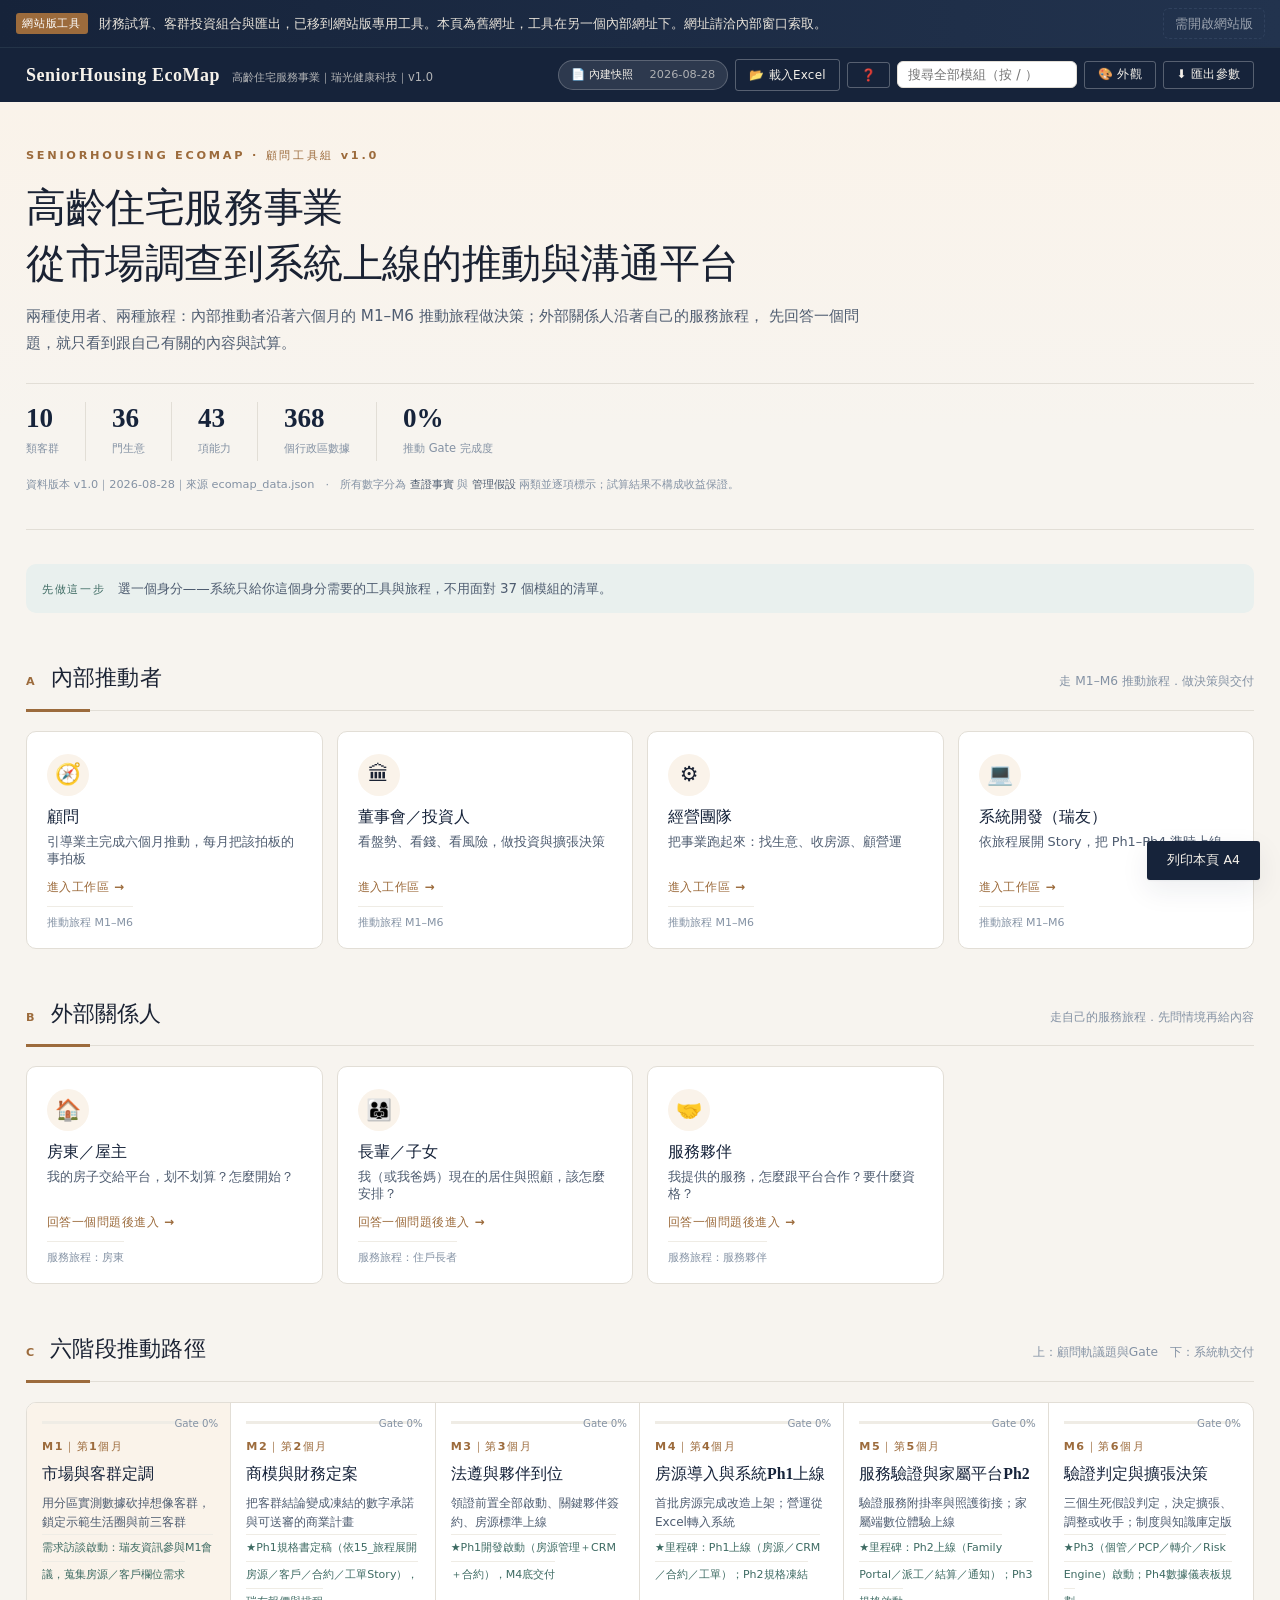
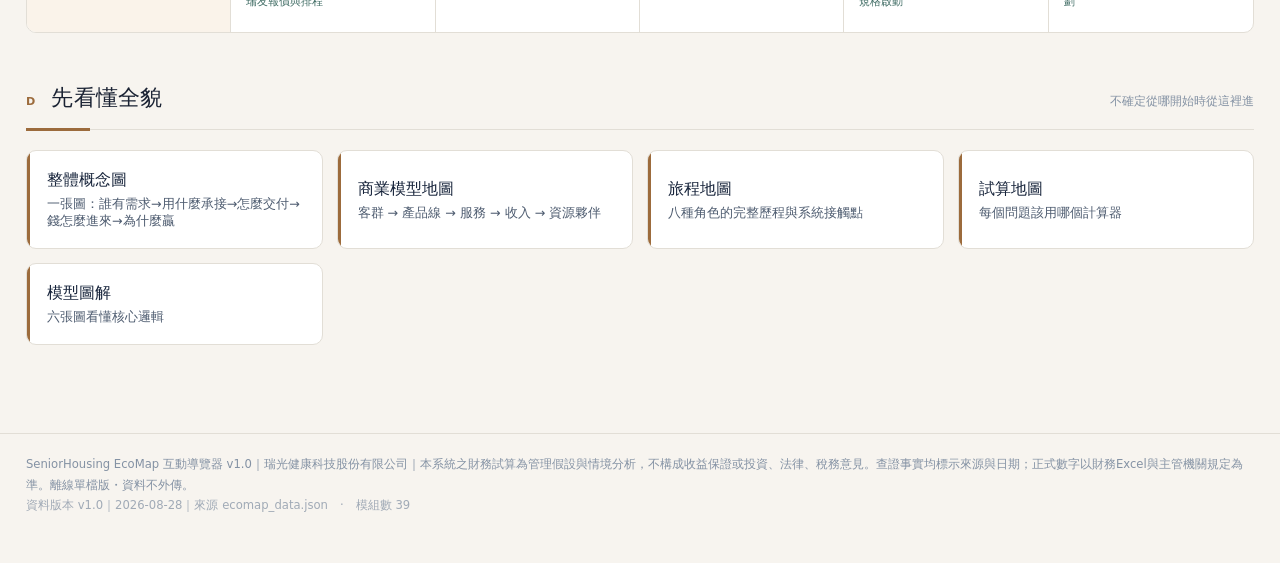
==== commit 4d90229f: "回復 /full/ 完整導覽器；發布網站版工具" ====
--- a/full/index.html
+++ b/full/index.html
@@ -1,11 +1,23973 @@
-<!doctype html><html lang="zh-Hant"><meta charset="utf-8">
+<!DOCTYPE html>
+<html lang="zh-Hant-TW">
+<head>
+<meta charset="UTF-8">
+<meta name="viewport" content="width=device-width, initial-scale=1.0">
 <meta name="robots" content="noindex,nofollow">
-<title>此頁已移址｜瑞光健康科技</title>
-<meta name="viewport" content="width=device-width,initial-scale=1">
-<style>body{font-family:"Noto Serif TC",Georgia,serif;background:#F7F4EF;color:#16233A;
-display:grid;place-items:center;height:100vh;margin:0;text-align:center;padding:24px}
-a{color:#9C6B3C}</style>
-<div><h1>此頁已移址</h1>
-<p>完整版工具由本公司個別提供予特定對象；如您原持有本頁網址，請向原提供窗口索取新網址。</p>
-<p><a href="/senior-housing-as-a-service/">回到高齡住宅服務事業簡介</a></p></div>
+<title>SeniorHousing EcoMap 互動導覽器 v1.0｜瑞光健康科技</title>
+<style>
+/* ===== v9 主題系統：編輯風配色 × 襯線字型 × 深色側欄軌 ===== */
+:root{
+  /* 字型：襯線標題（拉丁用 Georgia，中文用思源宋／新細明） */
+  --font-serif:"Noto Serif TC","Source Han Serif TC","Georgia","Songti TC","PMingLiU","MingLiU",serif;
+  --font-sans:"Noto Sans TC","Microsoft JhengHei UI","Microsoft JhengHei","PingFang TC",system-ui,sans-serif;
+  --font-head:var(--font-serif); --font-body:var(--font-sans); --font-num:var(--font-serif);
+
+  /* 主題 1：藏青典雅 Editorial Navy（預設） */
+  --ink:#1A2233; --navy:#16233A; --navy-2:#2C4260; --slate:#4E5C70; --mut:#8492A4;
+  --line:#E2DED6; --line-2:#EFECE5; --bg:#F7F4EF; --sf:#FFFFFF; --sf-2:#FAF8F4;
+  --accent:#9C6B3C; --accent-soft:#F5EDE3; --teal:#3E6B63; --teal-soft:#E9F0EE;
+  --green:#3D6B4E; --green-soft:#EAF1EB; --red:#9A4038; --red-soft:#F8EBE8;
+  --amber:#8A6A2B; --amber-soft:#F7F0DF; --blue:#2C4E7A; --blue-soft:#EAEFF6;
+  --navy-soft:#ECEDF1; --warm:#FAF3EA; --warm-line:#E7DCCB;
+  --hdr-bg:#16233A; --hdr-fg:#F5F1EA;
+  --rail-bg:#16233A; --rail-fg:#E8E3DA; --rail-mut:#8393AB; --rail-line:#243448;
+  --rail-active-bg:#22334E; --rail-active-fg:#FFFFFF;
+  --tbl-hdr:#16233A; --tbl-hdr-fg:#F5F1EA;
+  --sh:0 1px 2px rgba(22,35,58,.05),0 10px 28px rgba(22,35,58,.08);
+  --sh-l:0 1px 3px rgba(22,35,58,.06);
+  --r:10px; --r-s:6px;
+  --fs:15.5px; --lh:1.75; --pad:24px; --gap:16px; --rowpad:8px;
+  --sub:var(--slate); --sf-alt:var(--sf-2);
+}
+/* ---- 主題 2：墨玉暖白 Warm Ivory ---- */
+html[data-theme="ivory"]{
+  --ink:#242A2E; --navy:#333B41; --navy-2:#4A5661; --slate:#57626C; --mut:#8C959D;
+  --line:#E6E0D6; --line-2:#F2EEE7; --bg:#FBF8F3; --sf:#FFFEFC; --sf-2:#F6F2EB;
+  --accent:#A8563C; --accent-soft:#F8EDE8; --teal:#6E8B7A; --teal-soft:#EDF2EE;
+  --green:#4A6B52; --green-soft:#EDF2ED; --red:#8F3B32; --red-soft:#F8EAE7;
+  --amber:#8A6A2B; --amber-soft:#F8F1E0; --blue:#3F5E78; --blue-soft:#ECF1F5;
+  --navy-soft:#F0EDE7; --warm:#FBF4EC; --warm-line:#E9DCCC;
+  --hdr-bg:#333B41; --hdr-fg:#FBF8F3;
+  --rail-bg:#2E353B; --rail-fg:#EDE7DE; --rail-mut:#9AA3AB; --rail-line:#3D464D;
+  --rail-active-bg:#3C454C; --rail-active-fg:#FFFFFF;
+  --tbl-hdr:#333B41; --tbl-hdr-fg:#FBF8F3;
+}
+/* ---- 主題 3：夜間深藍 Midnight ---- */
+html[data-theme="dark"]{
+  --ink:#DCE4F0; --navy:#0E1626; --navy-2:#93B0D8; --slate:#AFBDD1; --mut:#7C8CA3;
+  --line:#22314A; --line-2:#1A2739; --bg:#0E1626; --sf:#151F31; --sf-2:#1B283C;
+  --accent:#C9A227; --accent-soft:#2A2415; --teal:#5FA69B; --teal-soft:#13292B;
+  --green:#6FBF8E; --green-soft:#12261C; --red:#E58B84; --red-soft:#2B1719;
+  --amber:#D9B466; --amber-soft:#2A2416; --blue:#8FB4E8; --blue-soft:#152238;
+  --navy-soft:#1C2A40; --warm:#1F1B14; --warm-line:#3A3122;
+  --hdr-bg:#080E1A; --hdr-fg:#E6EDF9;
+  --rail-bg:#0A1220; --rail-fg:#D9E2F0; --rail-mut:#748losing; --rail-mut:#7488A5; --rail-line:#1B2942;
+  --rail-active-bg:#182741; --rail-active-fg:#FFFFFF;
+  --tbl-hdr:#1D2C44; --tbl-hdr-fg:#E6EDF9;
+  --sh:0 1px 2px rgba(0,0,0,.5),0 12px 30px rgba(0,0,0,.5);
+  --sh-l:0 1px 3px rgba(0,0,0,.45);
+}
+
+/* ---- 主題 6：曙光暖灰 Dawn ---- */
+html[data-theme="dawn"]{
+  --ink:#20262E; --navy:#2B3A4A; --navy-2:#41596F; --slate:#4F5C6B; --mut:#87919C;
+  --line:#DDDCD8; --line-2:#EDECE8; --bg:#F2F1ED; --sf:#FFFFFF; --sf-2:#F8F7F4;
+  --accent:#B4744A; --accent-soft:#FAF0E9; --teal:#4B7C77; --teal-soft:#E9F2F1;
+  --green:#456B52; --green-soft:#EBF2ED; --red:#9B4A42; --red-soft:#F9ECEA;
+  --amber:#8A6A34; --amber-soft:#F8F1E4; --blue:#3A5C82; --blue-soft:#EBF0F6;
+  --navy-soft:#EDEFF2; --warm:#FBF5EF; --warm-line:#E8DACB;
+  --hdr-bg:#2B3A4A; --hdr-fg:#F6F4F0;
+  --rail-bg:#2B3A4A; --rail-fg:#E6E3DD; --rail-mut:#96A3B1; --rail-line:#3A4C5E;
+  --rail-active-bg:#3A4C5E; --rail-active-fg:#FFFFFF;
+  --tbl-hdr:#2B3A4A; --tbl-hdr-fg:#F6F4F0;
+}
+/* ---- 主題 4：高齡友善 Accessible ---- */
+html[data-theme="hc"]{
+  --ink:#0D0D0D; --navy:#0B3B6F; --navy-2:#0B3B6F; --slate:#26313C; --mut:#3C4854;
+  --line:#9AA6B2; --line-2:#CBD3DB; --bg:#FFFDF7; --sf:#FFFFFF; --sf-2:#F4F1E8;
+  --accent:#8A3B00; --accent-soft:#FAEDE1; --teal:#0A4F49; --teal-soft:#DDEDEA;
+  --green:#0E4D2B; --green-soft:#DEEFE4; --red:#8A0F0F; --red-soft:#FAE3E3;
+  --amber:#6B4000; --amber-soft:#FAEFD8; --blue:#0B3B6F; --blue-soft:#E2EAF5;
+  --navy-soft:#E3EAF3; --warm:#FBF3E7; --warm-line:#D7C5AB;
+  --hdr-bg:#0B3B6F; --hdr-fg:#FFFFFF;
+  --rail-bg:#0B3B6F; --rail-fg:#FFFFFF; --rail-mut:#C6D6EA; --rail-line:#17508C;
+  --rail-active-bg:#17508C; --rail-active-fg:#FFFFFF;
+  --tbl-hdr:#0B3B6F; --tbl-hdr-fg:#FFFFFF;
+  --fs:17.5px; --lh:1.88; --sh:none; --sh-l:none; --r:6px; --r-s:4px;
+}
+html[data-theme="hc"] .card,html[data-theme="hc"] .stat{border-width:1.5px}
+/* ---- 主題 5：純報告 Report（列印／PDF） ---- */
+html[data-theme="print"]{
+  --ink:#141414; --navy:#1C1C1C; --navy-2:#3A3A3A; --slate:#3E3E3E; --mut:#767676;
+  --line:#D2CEC7; --line-2:#E9E6E1; --bg:#FFFFFF; --sf:#FFFFFF; --sf-2:#FAF9F7;
+  --accent:#7C4A1E; --accent-soft:#F6F0E9; --teal:#2C514B; --teal-soft:#EDF1F0;
+  --green:#28503A; --green-soft:#EEF2EF; --red:#7E2A24; --red-soft:#F8ECEA;
+  --amber:#6E5220; --amber-soft:#F7F2E6; --blue:#26456B; --blue-soft:#EDF0F5;
+  --navy-soft:#F1F0EE; --warm:#FBF7F1; --warm-line:#E4DCD0;
+  --hdr-bg:#1C1C1C; --hdr-fg:#FFFFFF;
+  --rail-bg:#242220; --rail-fg:#EDEAE5; --rail-mut:#A29B92; --rail-line:#332F2C;
+  --rail-active-bg:#332F2C; --rail-active-fg:#FFFFFF;
+  --tbl-hdr:#1C1C1C; --tbl-hdr-fg:#FFFFFF;
+  --sh:none; --sh-l:none; --r:3px; --r-s:2px; --font-body:var(--font-serif);
+}
+/* ---- 字級／密度／字型模式 ---- */
+html[data-scale="s"]{--fs:14.5px}
+html[data-scale="m"]{--fs:15.5px}
+html[data-scale="l"]{--fs:17px}
+html[data-scale="xl"]{--fs:19px;--lh:1.92}
+html[data-theme="hc"][data-scale="m"]{--fs:17.5px}
+html[data-density="compact"]{--pad:16px;--gap:11px;--rowpad:5px;--lh:1.62}
+html[data-density="wide"]{--pad:30px;--gap:21px;--rowpad:11px;--lh:1.84}
+html[data-type="serif"]{--font-body:var(--font-serif);--font-head:var(--font-serif);--font-num:var(--font-serif)}
+html[data-type="mix"]{--font-body:var(--font-sans);--font-head:var(--font-serif);--font-num:var(--font-serif)}
+html[data-type="sans"]{--font-body:var(--font-sans);--font-head:var(--font-sans);--font-num:var(--font-sans)}
+
+/* ===== v9 基礎樣式：襯線編輯風 + 深色旅程側欄 ===== */
+*{margin:0;padding:0;box-sizing:border-box}
+html{font-size:var(--fs);scroll-behavior:smooth}
+body{font-family:var(--font-body);background:var(--bg);color:var(--ink);line-height:var(--lh);
+  font-synthesis:none;-webkit-font-smoothing:antialiased;text-rendering:optimizeLegibility}
+h1,h2,h3,h4,.hero h1,.stat .v,.herostats b,.brandmark .bm,.rolecard b,.rmcell h4,.mapcard b{font-family:var(--font-head)}
+h1,h2,h3,h4{letter-spacing:.01em;font-weight:600}
+.num,.stat .v{font-variant-numeric:tabular-nums;font-family:var(--font-num)}
+button,input,select,textarea{font-family:inherit;color:inherit}
+a{color:var(--blue)}a:hover{text-decoration:underline}
+:focus-visible{outline:2.5px solid var(--accent);outline-offset:2px;border-radius:3px}
+.skip{position:absolute;left:-9999px;background:var(--accent);color:#fff;padding:8px 16px;z-index:99}
+.skip:focus{left:8px;top:8px}
+
+/* 頂欄 */
+#apphdr{background:var(--hdr-bg);color:var(--hdr-fg);position:sticky;top:0;z-index:40}
+.hdrwrap{max-width:1360px;margin:0 auto;padding:11px 26px;display:flex;align-items:center;gap:14px;flex-wrap:wrap}
+.brandmark{display:flex;align-items:baseline;gap:12px;cursor:pointer;background:none;border:none;color:inherit;text-align:left}
+.brandmark .bm{font-size:1.16rem;font-weight:600;letter-spacing:.03em}
+.brandmark .bs{font-size:.74rem;opacity:.7;font-family:var(--font-sans)}
+.hdrtools{margin-left:auto;display:flex;gap:7px;align-items:center;flex-wrap:wrap;font-family:var(--font-sans)}
+.hbtn{background:transparent;color:var(--hdr-fg);border:1px solid rgba(255,255,255,.28);border-radius:3px;
+  padding:5px 13px;font-size:.77rem;cursor:pointer;display:inline-flex;align-items:center;gap:6px;position:relative;overflow:hidden;letter-spacing:.02em}
+.hbtn:hover{background:rgba(255,255,255,.14)}
+nav#nav{display:none!important}
+
+/* ===== v1.1 無障礙 ===== */
+.skip-link{position:absolute;left:-9999px;top:0;z-index:200;background:var(--navy);color:#fff;
+  padding:10px 18px;border-radius:0 0 var(--r-s) 0;font-size:.9rem;text-decoration:none}
+.skip-link:focus{left:0}
+:focus-visible{outline:3px solid var(--accent);outline-offset:2px;border-radius:3px}
+.hbtn:focus-visible,.jstepbtn:focus-visible,.jtool:focus-visible{outline:3px solid #F0C27B;outline-offset:2px}
+.sr-only{position:absolute;width:1px;height:1px;padding:0;margin:-1px;overflow:hidden;
+  clip:rect(0,0,0,0);white-space:nowrap;border:0}
+.jtool[aria-current="true"]{font-weight:700}
+/* 側欄群組：本檔有一條全域 details{background:var(--sf)} 帶 !important，
+   若不明確覆蓋，群組會在深色側欄上變成白色卡片，淺色文字直接看不見。 */
+#side .othertools{background:transparent!important;border:1px solid var(--rail-line)!important;
+  border-radius:4px!important;padding:0}
+#side .grpwrap{background:transparent!important;border:0!important;border-radius:0!important;
+  border-top:1px solid var(--rail-line)!important;margin:0;padding:0}
+#side .othertools>.grpwrap:first-of-type{border-top:0!important}
+#side .grpwrap>summary{cursor:pointer;padding:8px 14px;font-size:.75rem;font-weight:700;
+  letter-spacing:.08em;color:var(--rail-fg);opacity:.7;list-style:none}
+#side .grpwrap>summary::-webkit-details-marker{display:none}
+#side .grpwrap>summary:before{content:"▸ ";display:inline-block}
+#side .grpwrap[open]>summary:before{content:"▾ "}
+#side .grpwrap>summary:hover{opacity:1}
+#side .grpwrap[open]>summary{opacity:1;color:#fff}
+#side .grpwrap .jtool.sub{opacity:.8;padding-left:26px}
+#side .grpwrap .jtool.sub:hover,#side .grpwrap .jtool.sub.on{opacity:1}
+#side .othertools>summary{color:var(--rail-fg);opacity:.8;font-weight:700}
+#side .othertools>summary:hover{opacity:1}
+.gradechip{display:inline-block;font-size:.68rem;padding:1px 6px;border-radius:3px;
+  border:1px solid currentColor;white-space:nowrap}
+.gradechip.gA{color:var(--green)}.gradechip.gB{color:var(--blue)}.gradechip.gC{color:var(--accent)}
+.datawarn{background:var(--warm);border:1px solid var(--warm-line);border-left:4px solid var(--accent);
+  border-radius:var(--r-s);padding:11px 14px;margin:12px 0;font-size:.84rem;line-height:1.65}
+.updbox{background:var(--teal-soft);border:1px solid var(--teal);border-left:4px solid var(--teal);
+  border-radius:var(--r-s);padding:11px 14px;margin:12px 0;font-size:.83rem;line-height:1.7}
+.updbox b{color:var(--teal)}
+.updbox>div{margin-top:3px}
+.updbox code{background:var(--sf-2);border:1px solid var(--line);border-radius:3px;
+  padding:1px 5px;font-size:.9em}
+.updnote{color:var(--slate);font-size:.94em;margin-top:6px;padding-top:6px;
+  border-top:1px dashed var(--teal)}
+.basis{display:inline-block;font-size:.66rem;padding:0 5px;border-radius:3px;margin-left:6px;
+  border:1px solid currentColor;white-space:nowrap;vertical-align:middle;cursor:help}
+.basis.b查證{color:var(--green)}.basis.b行情{color:var(--blue)}.basis.b假設{color:var(--accent)}
+.hint{border-bottom:1px dotted var(--mut);cursor:help}
+.regionbar{display:flex;align-items:center;gap:10px;flex-wrap:wrap;background:var(--sf-2);
+  border:1px solid var(--line);border-radius:var(--r-s);padding:9px 12px;margin:8px 0;font-size:.83rem}
+.regionbar select{padding:5px 9px;border:1px solid var(--line);border-radius:6px;font:inherit;max-width:100%}
+.regionbar .fx{font-weight:700;color:var(--accent)}
+.gate-ex{margin-top:7px;padding:8px 11px;background:var(--teal-soft);border-left:3px solid var(--teal);
+  border-radius:0 var(--r-s) var(--r-s) 0;font-size:.8rem;line-height:1.75;color:var(--slate)}
+.gate-ex b{color:var(--teal)}
+/* ===== 門戶總覽（首頁）視覺 ===== */
+#portal .hero{position:relative;padding:44px 0 34px}
+#portal .hero:before{content:"";position:absolute;left:50%;transform:translateX(-50%);
+  top:-1px;width:100vw;height:100%;background:
+  linear-gradient(180deg,var(--warm) 0%,rgba(255,255,255,0) 78%);z-index:-1}
+#portal .hero h1{font-size:2.6rem;letter-spacing:-.01em}
+#portal .hero h1 em{font-style:normal;color:var(--accent)}
+.resume{display:flex;align-items:center;gap:13px;background:var(--sf);
+  border:1px solid var(--line);border-left:4px solid var(--teal);border-radius:var(--r);
+  padding:11px 15px;margin-bottom:26px;box-shadow:var(--sh-l);flex-wrap:wrap}
+.resume .rz-ic{font-size:1.5rem;line-height:1}
+.resume .rz-tx{display:flex;flex-direction:column;line-height:1.4}
+.resume .rz-tx b{font-size:.95rem;color:var(--navy);font-family:var(--font-head)}
+.resume .rz-tx span{font-size:.74rem;color:var(--mut)}
+.resume .rz-go{margin-left:auto;background:var(--teal);color:#fff;border:none;
+  border-radius:6px;padding:8px 20px;font:inherit;font-size:.85rem;font-weight:700;cursor:pointer}
+.resume .rz-go:hover{filter:brightness(1.1)}
+.resume .rz-alt{background:none;border:1px solid var(--line);border-radius:6px;
+  padding:8px 14px;font:inherit;font-size:.8rem;color:var(--slate);cursor:pointer}
+.resume .rz-alt:hover{border-color:var(--teal);color:var(--teal)}
+.herostamp{margin-top:14px;font-size:.73rem;color:var(--mut);line-height:1.7;
+  font-family:var(--font-sans)}
+.herostamp b{color:var(--slate);font-weight:700}
+.startline{display:flex;align-items:baseline;gap:12px;margin:34px 0 0;
+  padding:13px 16px;background:var(--teal-soft);border-radius:var(--r);flex-wrap:wrap}
+.startline .sl-n{font-size:.7rem;font-weight:700;letter-spacing:.16em;color:var(--teal);
+  white-space:nowrap;font-family:var(--font-sans)}
+.startline .sl-t{font-size:.87rem;color:var(--slate);flex:1;min-width:240px}
+#portal .rolecard{padding:22px 20px 18px;min-height:186px}
+#portal .rolecard .ic{width:42px;height:42px;display:flex;align-items:center;
+  justify-content:center;background:var(--warm);border-radius:50%;font-size:1.35rem;
+  margin-bottom:4px}
+#portal .rolecard:hover .ic{background:var(--accent-soft)}
+#portal .rolecard .go:after{content:"";display:inline-block;width:0;overflow:hidden;
+  transition:width .2s;vertical-align:middle}
+#portal .rolecard:hover .go:after{width:10px}
+#portal .rolecard:focus-visible{outline:3px solid var(--accent);outline-offset:2px}
+@media(max-width:640px){
+  #portal .hero{padding:28px 0 22px}
+  #portal .hero h1{font-size:1.75rem}
+  .herostats div{padding:0 14px 10px}
+  .resume .rz-go{margin-left:0}
+}
+@media print{.skip-link{display:none}#portal .hero:before{display:none}}
+
+
+/* 外觀面板 */
+#skin{position:fixed;right:18px;top:60px;width:326px;background:var(--sf);border:1px solid var(--line);border-radius:var(--r);
+  box-shadow:var(--sh);z-index:60;padding:18px 20px;display:none;font-family:var(--font-sans)}
+#skin.on{display:block}
+#skin h4{font-size:1rem;color:var(--navy);margin-bottom:10px;font-family:var(--font-head)}
+.skinrow{margin-bottom:13px}
+.skinrow>label{display:block;font-size:.72rem;color:var(--mut);margin-bottom:6px;letter-spacing:.1em;text-transform:uppercase}
+.swatches{display:grid;grid-template-columns:1fr 1fr;gap:8px}
+.sw{border:1px solid var(--line);border-radius:var(--r-s);padding:8px 10px;cursor:pointer;font-size:.78rem;
+  display:flex;gap:8px;align-items:center;background:var(--sf-2);color:var(--ink);text-align:left}
+.sw:hover{border-color:var(--accent)}
+.sw.on{border-color:var(--accent);background:var(--accent-soft);font-weight:700;box-shadow:inset 0 0 0 1px var(--accent)}
+.sw i{width:22px;height:22px;border-radius:3px;flex:0 0 auto;border:1px solid rgba(0,0,0,.12)}
+.segsm{display:inline-flex;border:1px solid var(--line);border-radius:var(--r-s);overflow:hidden;width:100%}
+.segsm button{flex:1;border:none;background:var(--sf);padding:6px 4px;font-size:.77rem;cursor:pointer;color:var(--slate);border-right:1px solid var(--line)}
+.segsm button:last-child{border-right:none}
+.segsm button.on{background:var(--navy);color:var(--tbl-hdr-fg);font-weight:700}
+
+/* 門戶 */
+#portal{max-width:1360px;margin:0 auto;padding:0 26px 70px}
+.hero{padding:56px 0 36px;border-bottom:1px solid var(--line)}
+.hero .kick{font-size:.73rem;letter-spacing:.24em;color:var(--accent);font-weight:700;font-family:var(--font-sans)}
+.hero h1{font-size:2.45rem;line-height:1.38;margin:14px 0 12px;font-weight:600}
+.hero p{color:var(--slate);max-width:860px;font-size:.98rem}
+.herostats{display:flex;gap:0;margin-top:26px;flex-wrap:wrap;border-top:1px solid var(--line);padding-top:18px}
+.herostats div{padding:0 26px;border-right:1px solid var(--line)}
+.herostats div:first-child{padding-left:0}
+.herostats div:last-child{border-right:none}
+.herostats b{display:block;font-size:1.75rem;color:var(--navy);font-weight:600;line-height:1.2}
+.herostats span{font-size:.74rem;color:var(--mut);font-family:var(--font-sans)}
+.sechead{display:flex;align-items:baseline;gap:14px;margin:46px 0 4px;flex-wrap:wrap}
+.sechead .n{font-size:.72rem;font-weight:700;color:var(--accent);letter-spacing:.18em;font-family:var(--font-sans)}
+.sechead h2{font-size:1.42rem;font-weight:600}
+.sechead .d{font-size:.79rem;color:var(--mut);margin-left:auto;font-family:var(--font-sans)}
+.secrule{height:1px;background:var(--line);margin:12px 0 20px;position:relative}
+.secrule:before{content:"";position:absolute;left:0;top:0;width:64px;height:3px;background:var(--accent);margin-top:-1px}
+.rolegrid{display:grid;grid-template-columns:repeat(auto-fill,minmax(246px,1fr));gap:14px}
+.rolecard{background:var(--sf);border:1px solid var(--line);border-radius:var(--r);padding:20px 19px;cursor:pointer;transition:.2s;
+  display:flex;flex-direction:column;gap:6px;position:relative;overflow:hidden;text-align:left}
+.rolecard:after{content:"";position:absolute;left:0;right:0;top:0;height:3px;background:var(--accent);transform:scaleX(0);transform-origin:left;transition:.25s}
+.rolecard:hover{box-shadow:var(--sh);transform:translateY(-3px);border-color:var(--line)}
+.rolecard:hover:after{transform:scaleX(1)}
+.rolecard .ic{font-size:1.5rem;line-height:1}
+.rolecard b{font-size:1.06rem;color:var(--navy);font-weight:600}
+.rolecard .g{font-size:.83rem;color:var(--slate);flex:1;font-family:var(--font-sans)}
+.rolecard .go{font-size:.77rem;color:var(--accent);font-weight:700;margin-top:6px;font-family:var(--font-sans);letter-spacing:.04em}
+.rolecard .mods{font-size:.71rem;color:var(--mut);border-top:1px solid var(--line-2);padding-top:8px;margin-top:4px;font-family:var(--font-sans)}
+.roadmap{display:grid;grid-template-columns:repeat(6,1fr);background:var(--sf);border:1px solid var(--line);border-radius:var(--r);overflow:hidden}
+.rmcell{padding:18px 15px;border-right:1px solid var(--line);position:relative;cursor:pointer;transition:.16s;text-align:left;background:none}
+.rmcell:last-child{border-right:none}
+.rmcell:hover{background:var(--sf-2)}
+.rmcell .bar{height:3px;background:var(--line-2);margin-bottom:13px;overflow:hidden}
+.rmcell .bar i{display:block;height:100%;background:var(--teal)}
+.rmcell.cur{background:var(--warm)}.rmcell.cur .bar i{background:var(--accent)}
+.rmcell .m{font-size:.72rem;font-weight:700;letter-spacing:.14em;color:var(--accent);font-family:var(--font-sans)}
+.rmcell .rmname{display:block;font-size:1.02rem;margin:4px 0 6px;color:var(--navy);font-weight:600;font-family:var(--font-head)}
+.rmcell .rmgoal{display:block;font-size:.78rem;color:var(--slate);line-height:1.6;font-family:var(--font-sans)}
+.rmcell .m{display:block}
+.rmcell .bar{display:block}
+.rmcell p{font-size:.78rem;color:var(--slate);line-height:1.6;font-family:var(--font-sans)}
+.rmcell .sys{font-size:.71rem;color:var(--teal);border-top:1px solid var(--line-2);margin-top:9px;padding-top:6px;font-family:var(--font-sans)}
+.rmcell .tag{position:absolute;top:12px;right:12px;font-size:.66rem;color:var(--mut);font-family:var(--font-sans)}
+@media(max-width:1080px){.roadmap{grid-template-columns:repeat(3,1fr)}.rmcell:nth-child(3n){border-right:none}}
+@media(max-width:680px){.roadmap{grid-template-columns:1fr}.rmcell{border-right:none;border-bottom:1px solid var(--line)}}
+.mapgrid{display:grid;grid-template-columns:repeat(auto-fit,minmax(280px,1fr));gap:14px}
+.mapcard{background:var(--sf);border:1px solid var(--line);border-radius:var(--r);padding:18px 20px;cursor:pointer;transition:.18s;text-align:left;position:relative;overflow:hidden}
+.mapcard:before{content:"";position:absolute;left:0;top:0;bottom:0;width:3px;background:var(--accent)}
+.mapcard:hover{box-shadow:var(--sh);transform:translateY(-3px)}
+.mapcard b{display:block;color:var(--navy);font-size:1.05rem;margin-bottom:5px;font-weight:600}
+.mapcard span{font-size:.82rem;color:var(--slate);font-family:var(--font-sans)}
+
+/* ===== 工作區：深色旅程側欄 ===== */
+#workspace{display:none;max-width:1360px;margin:0 auto;min-height:70vh}
+#workspace.on{display:grid;grid-template-columns:258px 1fr}
+#side{background:var(--rail-bg);color:var(--rail-fg);padding:0 0 30px;position:sticky;top:51px;
+  height:calc(100vh - 51px);overflow-y:auto;font-family:var(--font-sans)}
+#side::-webkit-scrollbar{width:6px}#side::-webkit-scrollbar-thumb{background:var(--rail-line);border-radius:3px}
+.sidehead{padding:20px 20px 16px;border-bottom:1px solid var(--rail-line)}
+.sidehead .ic{width:38px;height:38px;border-radius:50%;background:var(--rail-active-bg);display:grid;place-items:center;font-size:1.15rem;margin-bottom:9px}
+.sidehead b{display:block;color:var(--rail-active-fg);font-size:1.06rem;font-family:var(--font-head);font-weight:600;letter-spacing:.02em}
+.sidehead span{font-size:.75rem;color:var(--rail-mut);line-height:1.55;display:block;margin-top:3px}
+/* 旅程軌 */
+.jrail{padding:16px 20px 14px;border-bottom:1px solid var(--rail-line)}
+.jrail .lb{font-size:.66rem;letter-spacing:.18em;color:var(--rail-mut);margin-bottom:11px;font-weight:700}
+.jr{display:flex;gap:11px;align-items:flex-start;cursor:pointer;position:relative;padding-bottom:11px}
+.jr:last-child{padding-bottom:0}
+.jr .dot{width:11px;height:11px;border-radius:50%;border:2px solid var(--rail-mut);background:var(--rail-bg);flex:0 0 auto;margin-top:4px;z-index:2;position:relative}
+.jr:not(:last-child):before{content:"";position:absolute;left:5px;top:14px;bottom:0;width:1.5px;background:var(--rail-line)}
+.jr .tx{font-size:.79rem;color:var(--rail-mut);line-height:1.45}
+.jr .tx b{display:block;font-size:.8rem;color:var(--rail-fg);font-weight:600}
+.jr.done .dot{background:var(--teal);border-color:var(--teal)}
+.jr.cur .dot{background:var(--accent);border-color:var(--accent);box-shadow:0 0 0 3px color-mix(in srgb,var(--accent) 28%,transparent)}
+.jr.cur .tx b{color:#fff}
+.jr.cur .tx{color:var(--rail-fg)}
+.jr:hover .tx b{color:#fff}
+/* 模組群組 */
+.sidegroup{font-size:.65rem;letter-spacing:.2em;color:var(--rail-mut);padding:16px 20px 6px;font-weight:700;
+  display:flex;align-items:center;gap:8px}
+.sidegroup:after{content:"";flex:1;height:1px;background:var(--rail-line)}
+.sideitem{display:flex;align-items:center;gap:9px;width:100%;text-align:left;background:none;border:none;
+  border-left:3px solid transparent;padding:8px 20px;font-size:.87rem;color:var(--rail-fg);cursor:pointer;opacity:.78;transition:.14s}
+.sideitem:hover{background:var(--rail-active-bg);opacity:1}
+.sideitem.on{border-left-color:var(--accent);background:var(--rail-active-bg);color:var(--rail-active-fg);opacity:1;font-weight:700}
+.sideitem .k{font-size:.68rem;color:var(--rail-mut);min-width:16px}
+.sideitem.on .k{color:var(--accent)}
+.sidefoot{padding:16px 20px 0;border-top:1px solid var(--rail-line);margin-top:16px;display:flex;flex-direction:column;gap:7px}
+.sidebtn{border:1px solid var(--rail-line);background:transparent;color:var(--rail-fg);border-radius:4px;padding:7px 10px;
+  font-size:.78rem;cursor:pointer;text-align:left;opacity:.85}
+.sidebtn:hover{background:var(--rail-active-bg);opacity:1}
+#wsmain{min-width:0;padding:0 28px 64px;background:var(--bg)}
+#wsbar{position:sticky;top:51px;background:var(--bg);z-index:20;padding:14px 0 11px;border-bottom:1px solid var(--line);
+  display:flex;align-items:center;gap:12px;flex-wrap:wrap;font-family:var(--font-sans)}
+
+.barnav{display:flex;gap:6px;flex:none}
+.barbtn{border:1px solid var(--line);background:var(--sf);color:var(--slate);border-radius:999px;
+  padding:5px 12px;font-size:.76rem;font-family:var(--font-sans);cursor:pointer;white-space:nowrap}
+.barbtn:hover:not(:disabled){border-color:var(--accent);color:var(--accent)}
+.barbtn:disabled{opacity:.38;cursor:default}
+.barbtn.home{border-color:var(--accent);color:var(--accent);font-weight:700}
+.barbtn.home:hover{background:var(--accent-soft)}
+.crumb{font-size:.8rem;color:var(--mut)}.crumb b{color:var(--navy);font-family:var(--font-head);font-size:.95rem}
+.stepmini{display:flex;align-items:center;gap:3px;margin-left:auto}
+.smdot{width:25px;height:25px;border-radius:50%;display:grid;place-items:center;font-size:.65rem;font-weight:700;
+  border:1.5px solid var(--line);background:var(--sf);color:var(--mut);cursor:pointer}
+.smdot.on{background:var(--accent);border-color:var(--accent);color:#fff}
+.smdot.ok{background:var(--teal-soft);border-color:var(--teal);color:var(--teal)}
+.smline{width:9px;height:1.5px;background:var(--line)}
+@media(max-width:900px){#workspace.on{grid-template-columns:1fr}#side{position:static;height:auto}}
+
+/* 說明條 */
+.howto{background:var(--sf);border:1px solid var(--line);border-left:3px solid var(--teal);border-radius:var(--r-s);
+  padding:14px 18px;margin-bottom:16px;font-size:.85rem;font-family:var(--font-sans)}
+.howto b.t{color:var(--teal);display:block;margin-bottom:5px;font-size:.86rem;letter-spacing:.04em}
+.howto ol{margin:5px 0 0 18px}.howto li{margin:2px 0}
+.howto .warn{color:var(--red);margin-top:7px;display:block}
+.howto .x{float:right;cursor:pointer;color:var(--mut);border:none;background:none;font-size:.9rem}
+
+/* 內容元件 */
+main{padding:22px 0 0}
+section.mod{display:none}
+section.mod.on{display:block;animation:fade .22s ease-out}
+@keyframes fade{from{opacity:0;transform:translateY(5px)}to{opacity:1;transform:none}}
+.card{background:var(--sf);border:1px solid var(--line);border-radius:var(--r);box-shadow:var(--sh-l);padding:var(--pad);margin-bottom:var(--gap)}
+.card.warm{background:var(--warm);border-color:var(--warm-line)}
+.card h2{font-size:1.36rem;color:var(--navy);margin-bottom:10px;padding-bottom:10px;border-bottom:1px solid var(--line);font-weight:600}
+.card h3{font-size:1.06rem;color:var(--navy);margin:20px 0 9px;display:flex;align-items:center;gap:9px;font-weight:600}
+.card h3:before{content:"";width:3px;height:15px;background:var(--accent)}
+.card h4{font-size:.95rem;color:var(--navy)}
+.card p,.card li,.card td{font-family:var(--font-body)}
+.grid2{display:grid;grid-template-columns:1fr 1fr;gap:var(--gap)}
+.grid3{display:grid;grid-template-columns:repeat(3,1fr);gap:var(--gap)}
+.grid4{display:grid;grid-template-columns:repeat(4,1fr);gap:var(--gap)}
+@media(max-width:1000px){.grid2,.grid3,.grid4{grid-template-columns:1fr 1fr}}
+@media(max-width:640px){.grid2,.grid3,.grid4{grid-template-columns:1fr}}
+.stat{background:var(--sf-2);border:1px solid var(--line);border-radius:var(--r-s);padding:14px 16px}
+.stat .lb{font-size:.72rem;color:var(--mut);font-family:var(--font-sans);letter-spacing:.04em}
+.stat .v{font-size:1.55rem;font-weight:600;color:var(--navy);line-height:1.28}
+.stat .v small{font-size:.7rem;font-weight:400;color:var(--mut);font-family:var(--font-sans)}
+.stat.good{background:var(--green-soft);border-color:var(--green)}.stat.good .v{color:var(--green)}
+.stat.bad{background:var(--red-soft);border-color:var(--red)}.stat.bad .v{color:var(--red)}
+.stat.warm2{background:var(--accent-soft);border-color:var(--warm-line)}.stat.warm2 .v{color:var(--accent)}
+.badge{display:inline-block;font-size:.71rem;padding:2px 10px;border-radius:2px;font-weight:600;line-height:1.75;font-family:var(--font-sans)}
+.b-fact{background:var(--teal-soft);color:var(--teal)}
+.b-asm{background:var(--amber-soft);color:var(--amber)}
+.b-red{background:var(--red-soft);color:var(--red)}
+.b-navy{background:var(--navy-soft);color:var(--navy-2)}
+.b-green{background:var(--green-soft);color:var(--green)}
+.b-amber{background:var(--amber-soft);color:var(--amber)}
+.note{font-size:.79rem;color:var(--mut);margin-top:10px;line-height:1.68;font-family:var(--font-sans)}
+.src{font-size:.74rem;color:var(--mut);border-top:1px solid var(--line-2);margin-top:12px;padding-top:8px;font-family:var(--font-sans)}
+.tbl{width:100%;border-collapse:collapse;font-size:.85rem}
+.tbl th{background:var(--tbl-hdr);color:var(--tbl-hdr-fg);padding:9px 11px;text-align:left;font-weight:600;white-space:nowrap;
+  font-size:.77rem;letter-spacing:.05em;font-family:var(--font-sans)}
+.tbl td{padding:var(--rowpad) 11px;border-bottom:1px solid var(--line-2);vertical-align:top}
+.tbl tbody tr:nth-child(even) td{background:var(--sf-2)}
+.tbl tr:hover td{background:var(--accent-soft)}
+.tbl td.r,.tbl th.r{text-align:right}
+.scrollx{overflow-x:auto;border:1px solid var(--line);border-radius:var(--r-s)}
+.pgrp{margin-bottom:12px;font-family:var(--font-sans)}
+.pgrp label{display:flex;justify-content:space-between;font-size:.82rem;color:var(--slate);margin-bottom:3px}
+.pgrp label b{color:var(--navy);font-family:var(--font-num)}
+.pgrp input[type=range]{width:100%;accent-color:var(--accent);height:4px}
+.seg{display:inline-flex;border:1px solid var(--line);border-radius:var(--r-s);overflow:hidden;margin:4px 0;flex-wrap:wrap;font-family:var(--font-sans)}
+.seg button{border:none;background:var(--sf);padding:8px 16px;font-size:.83rem;cursor:pointer;color:var(--slate);border-right:1px solid var(--line)}
+.seg button:last-child{border-right:none}
+.seg button.on{background:var(--navy);color:var(--tbl-hdr-fg);font-weight:700}
+.field{margin-bottom:10px;font-family:var(--font-sans)}
+.field label{display:block;font-size:.78rem;color:var(--mut);margin-bottom:3px}
+input[type=number],.field select{padding:7px 10px;border:1px solid var(--line);border-radius:var(--r-s);font-size:.87rem;background:var(--sf);font-family:var(--font-num)}
+.field input[type=number],.field select{width:100%}
+.chartbox{background:var(--sf);border:1px solid var(--line-2);border-radius:var(--r-s);padding:13px}
+.chartbox svg{width:100%;height:auto;display:block}
+.chk{list-style:none;font-family:var(--font-sans)}
+.chk li{display:flex;gap:10px;align-items:flex-start;padding:8px 0;border-bottom:1px solid var(--line-2);font-size:.86rem}
+.chk input{margin-top:5px;accent-color:var(--accent);transform:scale(1.1)}
+.jline{display:flex;gap:8px;flex-wrap:wrap;align-items:stretch;margin:10px 0 6px}
+.jstep{flex:1 1 142px;background:var(--sf);border:1px solid var(--line);border-top:2px solid var(--teal);border-radius:var(--r-s);
+  padding:10px 12px;font-size:.79rem;min-width:132px;font-family:var(--font-sans)}
+.jstep b{display:block;font-size:.84rem;color:var(--navy);margin-bottom:3px;font-family:var(--font-head)}
+.jstep.sys{border-top-color:var(--accent);background:var(--warm)}
+.arrow{align-self:center;color:var(--mut);font-weight:700}
+.tline{border-left:1px solid var(--line);margin-left:9px;padding-left:22px}
+.tnode{position:relative;margin-bottom:18px}
+.tnode:before{content:"";position:absolute;left:-27px;top:8px;width:9px;height:9px;border-radius:50%;background:var(--accent)}
+.tnode h4{font-size:1rem;color:var(--navy)}.tnode p{font-size:.83rem;color:var(--slate);font-family:var(--font-sans)}
+.pill-row{display:flex;gap:6px;flex-wrap:wrap;margin:8px 0}
+.big-red{border-left:3px solid var(--red);background:var(--red-soft);padding:12px 16px;border-radius:var(--r-s);margin:9px 0;font-size:.86rem}
+.verdict{font-size:1.05rem;font-weight:600;padding:12px 16px;border-radius:var(--r-s);margin-top:12px;font-family:var(--font-head)}
+details{border:1px solid var(--line)!important;border-radius:var(--r-s)!important;background:var(--sf)}
+.print-btn{position:fixed;right:20px;bottom:20px;background:var(--navy);color:var(--tbl-hdr-fg);border:none;border-radius:3px;
+  padding:11px 20px;font-size:.81rem;cursor:pointer;box-shadow:var(--sh);z-index:30;font-family:var(--font-sans)}
+footer{border-top:1px solid var(--line);padding:20px 26px 48px;font-size:.75rem;color:var(--mut);max-width:1360px;margin:18px auto 0;font-family:var(--font-sans)}
+/* 地圖 */
+.chain{display:grid;grid-template-columns:repeat(5,1fr)}
+.chaincol{border-right:1px solid var(--line-2);padding:0 12px}
+.chaincol:last-child{border-right:none}
+.chaincol h4{font-size:.8rem;color:var(--accent);text-align:center;padding-bottom:8px;border-bottom:1px solid var(--line);margin-bottom:10px;font-family:var(--font-sans);letter-spacing:.08em}
+.chip{display:block;background:var(--sf);border:1px solid var(--line);border-radius:3px;padding:7px 10px;font-size:.76rem;
+  margin-bottom:6px;cursor:pointer;line-height:1.5;text-align:left;width:100%;font-family:var(--font-sans)}
+.chip:hover{border-color:var(--accent);background:var(--accent-soft)}
+.chip.k{border-left:3px solid var(--accent)}
+@media(max-width:1000px){.chain{grid-template-columns:1fr 1fr}.chaincol{border-right:none;margin-bottom:14px}}
+.lane{display:grid;grid-template-columns:152px 1fr;border-bottom:1px solid var(--line-2)}
+.laneh{padding:10px 12px;background:var(--sf-2);border-right:1px solid var(--line);font-size:.83rem;font-weight:600;
+  color:var(--navy);display:flex;align-items:center;font-family:var(--font-head)}
+.lanebody{display:flex;gap:6px;padding:8px 10px;overflow-x:auto}
+.lanestep{flex:0 0 auto;min-width:118px;max-width:152px;background:var(--sf);border:1px solid var(--line);border-top:2px solid var(--teal);
+  border-radius:3px;padding:7px 9px;font-size:.73rem;font-family:var(--font-sans)}
+.lanestep b{display:block;font-size:.77rem;color:var(--navy)}
+.lanestep i{display:block;font-style:normal;color:var(--accent);font-size:.69rem;margin-top:3px}
+@media print{#apphdr,#side,#wsbar,.print-btn,#portal,#skin,.howto .x{display:none!important}
+  #workspace.on{display:block}section.mod{display:block!important;page-break-after:always}body{background:#fff}}
+
+
+/* 情境入口 */
+.intakewrap{max-width:760px;margin:0 auto;padding:44px 0 80px}
+.btnback{background:none;border:none;color:var(--mut);font-size:.82rem;cursor:pointer;margin-bottom:18px;font-family:var(--font-sans)}
+.btnback:hover{color:var(--accent)}
+.intakecard{background:var(--sf);border:1px solid var(--line);border-radius:var(--r);padding:38px 40px;box-shadow:var(--sh)}
+.intakecard .ic{width:52px;height:52px;border-radius:50%;background:var(--accent-soft);display:grid;place-items:center;font-size:1.6rem;margin-bottom:16px}
+.intakecard h1{font-size:1.72rem;color:var(--navy);margin-bottom:8px}
+.intakecard>p{color:var(--slate);font-size:.92rem;margin-bottom:26px}
+.intakecard .field{margin-bottom:22px}
+.intakecard .field>label{font-size:.88rem;color:var(--navy);font-weight:600;margin-bottom:9px;font-family:var(--font-head)}
+.intakeopts{display:grid;gap:8px}
+.ioc{text-align:left;background:var(--sf-2);border:1px solid var(--line);border-radius:var(--r-s);padding:12px 15px;
+  font-size:.88rem;cursor:pointer;color:var(--ink);font-family:var(--font-sans);transition:.15s}
+.ioc:hover{border-color:var(--accent);background:var(--accent-soft)}
+.ioc.on{border-color:var(--accent);background:var(--accent-soft);font-weight:700;box-shadow:inset 0 0 0 1px var(--accent)}
+.btnprimary{background:var(--accent);color:#fff;border:none;border-radius:var(--r-s);padding:12px 26px;font-size:.92rem;
+  font-weight:700;cursor:pointer;font-family:var(--font-sans);letter-spacing:.02em}
+.btnprimary:hover{filter:brightness(1.08)}
+.btnprimary.sm{padding:8px 16px;font-size:.83rem}
+.btnprimary.ghost{background:transparent;color:var(--accent);border:1px solid var(--accent)}
+.advice{border-left:3px solid var(--teal);background:var(--teal-soft);padding:12px 16px;border-radius:var(--r-s);margin-bottom:10px}
+.advice b{display:block;color:var(--navy);font-family:var(--font-head);font-size:.98rem;margin-bottom:3px}
+.advice p{font-size:.86rem;color:var(--slate)}
+
+
+/* SOP 流程 */
+.segtabs{display:flex;gap:6px;flex-wrap:wrap;margin-top:10px}
+.seg-b{border:1px solid var(--line);background:var(--sf);color:var(--slate);border-radius:var(--r-s);
+  padding:8px 15px;font-size:.84rem;cursor:pointer;font-family:var(--font-sans)}
+.seg-b:hover{border-color:var(--accent)}
+.seg-b.on{background:var(--navy);color:var(--tbl-hdr-fg);border-color:var(--navy);font-weight:700}
+.sopgrid{display:grid;grid-template-columns:minmax(300px,42%) 1fr;gap:26px;margin-top:6px}
+@media(max-width:980px){.sopgrid{grid-template-columns:1fr}}
+.sopstep{display:flex;align-items:stretch;border:1px solid var(--line);border-radius:var(--r-s);background:var(--sf);overflow:hidden}
+.sopstep.done{border-color:var(--teal)}
+.sactor{color:#fff;font-size:.72rem;font-weight:700;padding:10px 8px;display:flex;align-items:center;justify-content:center;
+  min-width:52px;writing-mode:horizontal-tb;font-family:var(--font-sans)}
+.sbody{padding:9px 12px;flex:1}
+.sbody b{display:block;font-size:.9rem;color:var(--navy);font-family:var(--font-head)}
+.sbody span{font-size:.76rem;color:var(--mut);font-family:var(--font-sans)}
+.sflag{display:flex;align-items:center;padding:0 12px;color:var(--teal);font-weight:700}
+.sopstep:not(.done) .sflag{color:var(--mut)}
+.sarrow{text-align:center;color:var(--line);font-size:.7rem;line-height:1.1;margin:2px 0}
+.sopnote{display:flex;gap:12px;padding:11px 0;border-bottom:1px solid var(--line-2)}
+.snum{width:26px;height:26px;border-radius:50%;background:var(--navy);color:#fff;display:grid;place-items:center;
+  font-size:.76rem;font-weight:700;flex:0 0 auto;font-family:var(--font-sans)}
+.sopnote b{font-size:.92rem;color:var(--navy);margin-right:8px;font-family:var(--font-head)}
+.sopnote p{font-size:.83rem;color:var(--slate);margin-top:3px}
+/* 架構圖 */
+.archwrap{display:flex;flex-direction:column-reverse;gap:8px;margin:14px 0}
+.archrow{display:grid;grid-template-columns:52px 150px 1fr 200px;gap:12px;align-items:center;
+  border:1px solid var(--line);border-radius:var(--r-s);padding:12px 14px}
+@media(max-width:900px){.archrow{grid-template-columns:44px 1fr}.archnote,.architems{grid-column:1/-1}}
+.archid{background:var(--navy);color:#fff;border-radius:4px;text-align:center;padding:5px 0;font-weight:700;font-size:.8rem;font-family:var(--font-sans)}
+.archname{font-weight:600;color:var(--navy);font-size:.95rem;font-family:var(--font-head)}
+.architems{display:flex;gap:7px;flex-wrap:wrap}
+.archchip{background:var(--sf);border:1px solid var(--line);border-radius:4px;padding:5px 9px;font-size:.75rem;font-family:var(--font-sans)}
+.archchip b{display:block;color:var(--navy)}
+.archnote{font-size:.76rem;color:var(--mut);font-family:var(--font-sans)}
+
+
+/* 旅程導航側欄 */
+.sidehead .shrow{display:flex;gap:11px;align-items:center}
+.sidehead .ic{width:38px;height:38px;border-radius:50%;background:var(--rail-active-bg);display:grid;place-items:center;font-size:1.1rem;flex:0 0 auto;margin:0}
+.curstage{display:flex;gap:12px;align-items:center;padding:14px 18px;border-bottom:1px solid var(--rail-line);background:rgba(255,255,255,.04)}
+.csring{--p:0;width:46px;height:46px;border-radius:50%;flex:0 0 auto;display:grid;place-items:center;
+  background:conic-gradient(var(--accent) calc(var(--p)*1%),var(--rail-line) 0)}
+.csring span{width:36px;height:36px;border-radius:50%;background:var(--rail-bg);display:grid;place-items:center;
+  font-size:.76rem;font-weight:700;color:var(--rail-fg);font-family:var(--font-sans)}
+.csring span i{font-style:normal;font-size:.6rem;opacity:.7}
+.cstx .k{font-size:.66rem;letter-spacing:.14em;color:var(--rail-mut);font-weight:700}
+.cstx b{display:block;color:#fff;font-size:.95rem;font-family:var(--font-head);line-height:1.35}
+.cstx span{font-size:.73rem;color:var(--rail-mut);line-height:1.4;display:block}
+.jnav{padding:10px 0 6px}
+.jstepwrap{position:relative}
+.jstepbtn{display:flex;align-items:flex-start;gap:10px;width:100%;background:none;border:none;text-align:left;
+  padding:9px 18px;cursor:pointer;color:var(--rail-fg);opacity:.72}
+.jstepbtn:hover{opacity:1;background:var(--rail-active-bg)}
+.jstepwrap.on .jstepbtn{opacity:1;background:var(--rail-active-bg)}
+.jstepwrap.on{border-left:3px solid var(--accent)}
+.jstepwrap.on .jstepbtn{padding-left:15px}
+.jdot{width:20px;height:20px;border-radius:50%;border:1.5px solid var(--rail-mut);display:grid;place-items:center;
+  font-size:.66rem;font-weight:700;flex:0 0 auto;margin-top:2px;font-family:var(--font-sans)}
+.jstepwrap.done .jdot{background:var(--teal);border-color:var(--teal);color:#fff}
+.jstepwrap.on .jdot{background:var(--accent);border-color:var(--accent);color:#fff}
+.jtx{flex:1}
+.jtx b{display:block;font-size:.84rem;font-weight:600;line-height:1.35}
+.jtx i{font-style:normal;font-size:.71rem;color:var(--rail-mut)}
+.jchev{color:var(--rail-mut);font-size:.7rem;margin-top:3px}
+.jtools{padding:2px 0 8px 46px}
+.jtool{display:block;width:100%;text-align:left;background:none;border:none;color:var(--rail-fg);opacity:.62;
+  font-size:.81rem;padding:5px 18px 5px 0;cursor:pointer;border-left:2px solid transparent;padding-left:10px;margin-left:-10px}
+.jtool:hover{opacity:1}
+.jtool.on{opacity:1;color:#fff;font-weight:700;border-left-color:var(--accent);background:rgba(255,255,255,.06)}
+.othertools{margin:6px 14px 0;border:1px solid var(--rail-line)!important;border-radius:4px!important;background:transparent}
+.othertools summary{padding:7px 10px;font-size:.76rem;color:var(--rail-mut);cursor:pointer}
+.othertools .jtool.sub{padding-left:14px;font-size:.79rem}
+/* 飛輪 */
+.fwtop,.fwbot{display:flex;gap:8px;align-items:stretch;flex-wrap:wrap;margin-bottom:10px}
+.fwcell{flex:1 1 150px;background:var(--sf-2);border:1px solid var(--line);border-top:3px solid var(--teal);
+  border-radius:var(--r-s);padding:12px 14px;min-width:140px}
+.fwcell b{display:block;font-size:.94rem;color:var(--navy);font-family:var(--font-head)}
+.fwcell span{font-size:.76rem;color:var(--mut);font-family:var(--font-sans)}
+.fwcell.warm{border-top-color:var(--accent);background:var(--warm)}
+.fwcell.green{border-top-color:var(--green);background:var(--green-soft)}
+.fwar{align-self:center;color:var(--accent);font-weight:700}
+.fwloop{text-align:center;font-size:.8rem;color:var(--teal);border-top:1px dashed var(--line);padding-top:8px;font-family:var(--font-sans)}
+/* 客群路徑 */
+.pathline{display:flex;gap:6px;align-items:stretch;flex-wrap:wrap;margin-top:12px}
+.pathstep{flex:1 1 150px;min-width:140px;background:var(--sf);border:1px solid var(--line);border-left:3px solid var(--teal);
+  border-radius:var(--r-s);padding:10px 12px;font-size:.83rem;position:relative;font-family:var(--font-sans)}
+.pathstep.c-accent{border-left-color:var(--accent)}
+.pathstep.c-green{border-left-color:var(--green)}
+.pathstep.c-navy{border-left-color:var(--navy-2)}
+.pathstep.c-amber{border-left-color:var(--amber)}
+.pathstep .pn{display:inline-grid;place-items:center;width:18px;height:18px;border-radius:50%;background:var(--navy);
+  color:#fff;font-size:.66rem;font-weight:700;margin-right:6px}
+.patharrow{align-self:center;color:var(--mut)}
+
+
+.basisrow{border:1px solid var(--line);border-radius:var(--r-s);padding:14px 16px;margin-bottom:10px;background:var(--sf-2)}
+.bhead{display:flex;gap:10px;align-items:baseline;flex-wrap:wrap;margin-bottom:8px}
+.bhead b{font-size:1rem;color:var(--navy);font-family:var(--font-head)}
+.bhead i{font-style:normal;font-size:.76rem;color:var(--mut);margin-left:auto;font-family:var(--font-sans)}
+.bgrid{display:grid;grid-template-columns:1fr 1fr;gap:10px 18px;font-size:.83rem}
+@media(max-width:900px){.bgrid{grid-template-columns:1fr}}
+.bl{display:block;font-size:.71rem;letter-spacing:.1em;color:var(--mut);font-weight:700;font-family:var(--font-sans)}
+.gateitem{border:1px solid var(--line);border-radius:var(--r-s);margin-bottom:8px;background:var(--sf)}
+.gatehd{display:flex;gap:10px;align-items:flex-start;padding:10px 13px;cursor:pointer}
+.gatehd input{margin-top:4px;accent-color:var(--accent);transform:scale(1.15)}
+.gatehd b{font-size:.9rem;color:var(--navy);flex:1;font-family:var(--font-head)}
+.gatehd .chev{color:var(--mut);font-size:.75rem}
+.gatebody{padding:0 13px 12px 40px;font-size:.82rem;display:none}
+.gateitem.open .gatebody{display:block}
+.gatebody div{margin:4px 0}
+.gatebody .gl{font-size:.71rem;letter-spacing:.1em;color:var(--mut);font-weight:700;font-family:var(--font-sans);display:block}
+
+
+.navtitle{display:flex;align-items:center;gap:8px;padding:14px 18px 4px;font-size:.68rem;letter-spacing:.16em;
+  color:var(--rail-mut);font-weight:700;font-family:var(--font-sans)}
+.navtitle span{flex:1}
+.codehelp{background:none;border:1px solid var(--rail-line);color:var(--rail-mut);border-radius:50%;
+  width:20px;height:20px;font-size:.7rem;cursor:pointer;line-height:1}
+.codehelp:hover{color:#fff;border-color:var(--accent)}
+.jtx em{font-style:normal;display:block;font-size:.85rem;font-weight:600;line-height:1.35}
+.jtx b{display:block;font-size:.7rem;font-weight:700;color:var(--rail-mut);letter-spacing:.06em}
+.jtx b .cd{font-style:normal;background:var(--rail-active-bg);border-radius:3px;padding:0 5px;margin-left:4px;font-size:.66rem}
+.jstepwrap.on .jtx b{color:var(--accent)}
+.cmodal{position:fixed;inset:0;background:rgba(15,20,30,.6);z-index:80;display:none;place-items:center;padding:24px}
+.cmodal.on{display:grid}
+.cbox{background:var(--sf);border-radius:var(--r);max-width:860px;width:100%;max-height:84vh;overflow:auto;padding:24px 26px;position:relative}
+.cbox h3{color:var(--navy);font-size:1.2rem;margin-bottom:4px}
+.cx{position:absolute;right:14px;top:12px;background:none;border:none;font-size:1rem;cursor:pointer;color:var(--mut)}
+.condbar{display:flex;gap:14px;align-items:flex-end;flex-wrap:wrap;background:var(--warm);border:1px solid var(--warm-line);
+  border-radius:var(--r-s);padding:12px 16px;margin-bottom:14px;font-family:var(--font-sans)}
+.condbar .cl{font-size:.72rem;letter-spacing:.1em;color:var(--accent);font-weight:700;width:100%}
+.condbar label{font-size:.76rem;color:var(--slate);display:flex;flex-direction:column;gap:3px}
+.condbar select{padding:6px 9px;border:1px solid var(--line);border-radius:var(--r-s);font-size:.85rem;background:var(--sf);min-width:180px}
+
+
+.roledd{position:fixed;z-index:70;background:var(--sf);border:1px solid var(--line);border-radius:var(--r);
+  box-shadow:var(--sh);width:320px;padding:8px 0;display:none;font-family:var(--font-sans)}
+.roledd.on{display:block}
+.rddhd{font-size:.72rem;letter-spacing:.14em;color:var(--mut);padding:6px 16px 4px;font-weight:700}
+.rddgrp{font-size:.68rem;letter-spacing:.12em;color:var(--accent);padding:8px 16px 3px;font-weight:700;border-top:1px solid var(--line-2);margin-top:4px}
+.rddi{display:flex;gap:10px;align-items:center;width:100%;background:none;border:none;text-align:left;
+  padding:8px 16px;cursor:pointer;color:var(--ink)}
+.rddi:hover{background:var(--accent-soft)}
+.rddi.on{background:var(--accent-soft);font-weight:700}
+.rddi span{font-size:1.15rem}
+.rddi b{font-size:.88rem;color:var(--navy)}
+.rddi i{font-style:normal;font-size:.72rem;color:var(--mut);margin-left:auto;max-width:150px;text-align:right;line-height:1.3}
+.rddft{border-top:1px solid var(--line-2);margin-top:6px;padding:8px 16px 4px}
+.rddall{background:none;border:none;color:var(--accent);font-size:.8rem;cursor:pointer;font-weight:700}
+.srcbadge{background:rgba(255,255,255,.1);border:1px solid rgba(255,255,255,.22);border-radius:999px;
+  padding:4px 12px;font-size:.73rem;color:var(--hdr-fg);cursor:pointer;display:inline-flex;gap:6px;align-items:center;font-family:var(--font-sans)}
+.srcbadge:hover{background:rgba(255,255,255,.2)}
+.srcbadge.on{background:rgba(120,200,150,.22);border-color:rgba(120,200,150,.5)}
+.srcbadge i{font-style:normal;opacity:.65}
+.srcnow{background:var(--sf-2);border:1px solid var(--line);border-left:3px solid var(--mut);border-radius:var(--r-s);padding:12px 15px}
+.srcnow.on{border-left-color:var(--green);background:var(--green-soft)}
+.srcnow b{display:block;color:var(--navy);font-family:var(--font-head)}
+.srcnow span{font-size:.82rem;color:var(--slate);display:block;margin:3px 0 8px}
+
+
+.geowrap{display:flex;gap:8px;flex-wrap:wrap}
+.geowrap select{padding:7px 10px;border:1px solid var(--line);border-radius:var(--r-s);font-size:.86rem;background:var(--sf);min-width:150px}
+.geolbl{flex:1 1 340px}
+.condnote{font-size:.72rem;color:var(--mut);width:100%;font-family:var(--font-sans)}
+
+
+.lawrow{border:1px solid var(--line);border-left:3px solid var(--teal);border-radius:var(--r-s);padding:14px 16px;margin-bottom:10px;background:var(--sf)}
+.lawrow.hi{border-left-color:var(--red);background:var(--sf-2)}
+.lawhd{display:flex;gap:9px;align-items:baseline;flex-wrap:wrap;margin-bottom:7px}
+.lawhd b{font-size:1rem;color:var(--navy);font-family:var(--font-head)}
+.lawhd i{font-style:normal;font-size:.75rem;color:var(--mut);margin-left:auto;font-family:var(--font-sans)}
+.lawgist{font-size:.85rem;color:var(--slate);margin-bottom:9px;line-height:1.7}
+.lawgrid{display:grid;grid-template-columns:1fr 1fr;gap:10px 18px;font-size:.83rem;background:var(--sf-2);
+  border-radius:var(--r-s);padding:10px 12px}
+@media(max-width:900px){.lawgrid{grid-template-columns:1fr}}
+.playergrid{display:grid;grid-template-columns:repeat(auto-fill,minmax(290px,1fr));gap:12px;margin-top:12px}
+.playercard{border:1px solid var(--line);border-top:3px solid var(--navy-2);border-radius:var(--r-s);padding:13px 15px;background:var(--sf)}
+.playercard.warn{border-top-color:var(--red);background:var(--red-soft)}
+.phd{display:flex;gap:8px;align-items:baseline;flex-wrap:wrap}
+.phd b{font-size:.98rem;color:var(--navy);font-family:var(--font-head)}
+.ptype{font-size:.73rem;color:var(--mut);margin:2px 0 7px;font-family:var(--font-sans)}
+.pmove{font-size:.82rem;color:var(--slate);line-height:1.6}
+.pmean{font-size:.82rem;color:var(--ink);background:var(--accent-soft);border-radius:6px;padding:7px 10px;margin-top:8px;line-height:1.6}
+
+
+.compsel{font-family:var(--font-sans)}
+#compBody .chip{cursor:pointer}
+#compBody .lawrow{border-left-width:4px}
+#compBody .gateitem.fwar{background:var(--red-soft);border-color:var(--red)}
+#compBody .cbox .bl{display:block;margin-bottom:5px}
+
+
+/* ===== v1.1 模組38 整體概念圖 ===== */
+/* --cxc／--cxs 由每一層自己覆寫；這裡先給預設值，
+   否則層以外的元件（七層生態欄的按鈕）會拿到未定義變數而失去邊框顏色。 */
+#cxBody{--cxc:var(--navy);--cxs:var(--navy-soft)}
+.cxeco{--cxc:var(--accent);--cxs:var(--accent-soft)}
+.cxhero{background:var(--navy);color:#fff;border-radius:var(--r);padding:22px 24px;margin-bottom:12px}
+.cxhero h2{color:#fff;margin:0 0 6px;font-size:1.5rem;letter-spacing:.02em}
+.cxhero .cxsub{color:#F0C27B;font-size:.94rem;font-weight:700;margin-bottom:10px;line-height:1.7}
+.cxhero p{margin:0;font-size:.92rem;line-height:1.85;opacity:.93;max-width:80ch}
+.cxhero .cxhint{margin-top:10px;font-size:.78rem;opacity:.72}
+.cxgrid{display:grid;grid-template-columns:minmax(0,1fr) 292px;gap:14px;align-items:start}
+@media(max-width:1000px){.cxgrid{grid-template-columns:1fr}}
+.cxlayer{display:grid;grid-template-columns:112px minmax(0,1fr);background:var(--sf);
+  border:1px solid var(--line);border-left:6px solid var(--cxc);border-radius:var(--r-s);overflow:hidden}
+.cxrail{background:var(--cxs);padding:14px 10px;text-align:center}
+.cxrail b{display:block;font-size:1.75rem;line-height:1;color:var(--cxc);font-family:var(--font-serif)}
+.cxrail span{display:block;margin-top:7px;font-size:.76rem;color:var(--slate);font-weight:700;line-height:1.55}
+.cxbody{padding:13px 16px 14px;min-width:0}
+.cxhead{display:flex;flex-wrap:wrap;align-items:baseline;gap:10px}
+.cxhead h3{margin:0;font-size:1.06rem;color:var(--cxc)}
+.cxgo{background:none;border:1px solid var(--cxc);color:var(--cxc);border-radius:999px;
+  padding:2px 10px;font-size:.72rem;cursor:pointer;font-family:inherit}
+.cxgo:hover{background:var(--cxs)}
+.cxlsub{font-size:.82rem;color:var(--slate);margin:4px 0 10px;line-height:1.7}
+.cxcards{display:grid;grid-template-columns:repeat(auto-fit,minmax(184px,1fr));gap:8px}
+.cxcard{border:1px solid var(--line);border-radius:var(--r-s);padding:9px 11px;background:var(--sf-2)}
+.cxcard>b{display:block;font-size:.85rem;color:var(--ink);margin-bottom:5px}
+.cxcard ul{margin:0;padding:0}
+.cxcard li{font-size:.78rem;color:var(--slate);list-style:none;padding:1px 0 1px 12px;position:relative;line-height:1.6}
+.cxcard li:before{content:"·";position:absolute;left:3px;color:var(--cxc);font-weight:700}
+.cxcard .cxnote{display:block;margin-top:6px;font-size:.73rem;color:var(--mut);line-height:1.55;
+  border-top:1px dotted var(--line);padding-top:5px}
+.cxrow{display:grid;grid-template-columns:repeat(auto-fit,minmax(206px,1fr));gap:8px}
+.cxitem{border:1px solid var(--line);border-left:3px solid var(--cxc);border-radius:var(--r-s);
+  padding:8px 11px;background:var(--sf-2);cursor:pointer;text-align:left;width:100%;font-family:inherit}
+.cxitem:hover{background:var(--cxs)}
+.cxitem b{display:block;font-size:.86rem;color:var(--ink);line-height:1.5}
+.cxitem span{display:block;font-size:.77rem;color:var(--slate);line-height:1.6;margin-top:2px}
+.cxitem em{display:block;font-style:normal;font-size:.72rem;color:var(--cxc);font-weight:700;margin-top:4px}
+.cxwheel{display:flex;flex-wrap:wrap;gap:6px;align-items:center}
+.cxnode{background:var(--cxs);border:1px solid var(--cxc);border-radius:999px;padding:6px 13px;font-size:.79rem}
+.cxsep{color:var(--cxc);font-weight:700}
+.cxloop{width:100%;font-size:.76rem;color:var(--cxc);font-weight:700;margin-top:4px}
+.cxboost{display:grid;grid-template-columns:repeat(auto-fit,minmax(240px,1fr));gap:8px;margin-top:9px}
+.cxwarn{margin-top:10px;font-size:.78rem;color:var(--red);background:var(--red-soft);
+  border-radius:var(--r-s);padding:7px 10px;line-height:1.7}
+.cxdown{text-align:center;color:var(--mut);font-size:.95rem;line-height:1;margin:4px 0}
+.cxeco{background:var(--sf);border:1px solid var(--line);border-radius:var(--r-s);padding:12px 14px}
+.cxeco h3{margin:0 0 3px;font-size:.98rem}
+.cxeco .cxnote{font-size:.75rem;color:var(--mut);line-height:1.6;display:block;margin-bottom:8px}
+.cxel{display:grid;grid-template-columns:32px minmax(0,1fr);gap:8px;padding:7px 0;border-top:1px dotted var(--line)}
+.cxel:first-of-type{border-top:0}
+.cxel .cxlv{font-family:var(--font-serif);font-weight:700;color:var(--accent);font-size:.9rem}
+.cxel b{font-size:.83rem;display:block;line-height:1.5}
+.cxel span{font-size:.74rem;color:var(--slate);line-height:1.55;display:block}
+.cxel .cxwho{color:var(--mut);font-size:.71rem;margin-top:2px}
+.cxtools{display:grid;grid-template-columns:repeat(auto-fit,minmax(176px,1fr));gap:8px;margin-top:12px}
+.cxtool{border:1px dashed var(--warm-line);background:var(--warm);border-radius:var(--r-s);
+  padding:9px 11px;cursor:pointer;text-align:left;width:100%;font-family:inherit}
+.cxtool:hover{border-style:solid}
+.cxtool b{display:block;font-size:.83rem;color:var(--accent)}
+.cxtool span{display:block;font-size:.74rem;color:var(--slate);line-height:1.55;margin-top:2px}
+.cxfoot{margin-top:10px;font-size:.74rem;color:var(--mut);line-height:1.6}
+@media print{.cxgrid{grid-template-columns:1fr}.cxlayer,.cxeco,.cxcard{break-inside:avoid}
+  .cxhero{background:#fff;color:#000;border:2px solid #000}.cxhero h2,.cxhero .cxsub{color:#000}}
+
+/* ===== v1.1 模組39 名詞速查 ===== */
+.gsbar{display:flex;flex-wrap:wrap;gap:8px;align-items:center;margin:12px 0 6px}
+.gsin{flex:1 1 240px;min-width:200px;padding:9px 12px;border:1px solid var(--line);
+  border-radius:999px;background:var(--sf);color:var(--ink);font-family:inherit;font-size:.9rem}
+.gsin:focus{outline:2px solid var(--accent);outline-offset:1px}
+.gschip{border:1px solid var(--line);background:var(--sf);color:var(--slate);border-radius:999px;
+  padding:5px 12px;font-size:.76rem;cursor:pointer;font-family:inherit;white-space:nowrap}
+.gschip.on{background:var(--navy);border-color:var(--navy);color:#fff;font-weight:700}
+.gscount{font-size:.76rem;color:var(--mut);margin-left:auto}
+.gscat{margin-top:16px}
+.gscat h3{margin:0 0 2px;font-size:1rem;color:var(--accent)}
+.gscat .gsnote{font-size:.78rem;color:var(--mut);margin-bottom:8px;line-height:1.6}
+.gsitem{border:1px solid var(--line);border-left:3px solid var(--accent);border-radius:var(--r-s);
+  background:var(--sf);padding:10px 13px;margin-bottom:7px}
+.gshead{display:flex;flex-wrap:wrap;align-items:baseline;gap:9px}
+.gshead b{font-size:.98rem;color:var(--ink)}
+.gshead span{font-size:.76rem;color:var(--mut)}
+.gsdef{font-size:.86rem;color:var(--slate);line-height:1.8;margin-top:4px}
+.gsf{margin-top:6px;font-size:.83rem;background:var(--warm);border:1px dashed var(--warm-line);
+  border-radius:var(--r-s);padding:6px 10px;color:var(--ink);
+  font-variant-numeric:tabular-nums;overflow-x:auto}
+.gsmeta{margin-top:5px;font-size:.75rem;color:var(--mut);line-height:1.6}
+.gsmeta b{color:var(--slate);font-weight:700}
+.gsempty{padding:22px;text-align:center;color:var(--mut);font-size:.88rem}
+mark{background:var(--accent-soft);color:inherit;padding:0 1px;border-radius:2px}
+
+/* 尊重系統「減少動態」設定：前庭敏感者（高齡族群比例偏高）看轉場會不適 */
+@media (prefers-reduced-motion: reduce){
+  *,*::before,*::after{animation-duration:.01ms!important;animation-iteration-count:1!important;
+  transition-duration:.01ms!important;scroll-behavior:auto!important}
+}
+
+/* 列印／轉 PDF：導覽器是投影簡報與傳給董事的檔案，列印是必然動作。
+   只印目前開著的那個模組——把 39 個模組全印出來沒有人要看。 */
+@media print{
+  #nav,nav,.sidebar,.rail,.toolbar,.portal,button,.btn,select,input{display:none!important}
+  body{background:#fff!important;color:#000!important;font-size:11pt}
+  .wrap,main,.main,section{max-width:none!important;margin:0!important;padding:0!important;
+    box-shadow:none!important;border:none!important}
+  section.mod{display:none!important}          /* 模組以 .mod + .on 切換 */
+  section.mod.on{display:block!important}
+  details{display:block}details>summary{list-style:none}
+  details:not([open])>*:not(summary){display:revert}
+  table{font-size:9.5pt;border-collapse:collapse}
+  thead{display:table-header-group}
+  tr,.card,.box{page-break-inside:avoid;break-inside:avoid}
+  h1,h2,h3{page-break-after:avoid;break-after:avoid}
+  a{color:#000;text-decoration:none}
+  footer{border-top:1px solid #999;font-size:8.5pt}
+}
+
+/* ---- 全域搜尋 ---- */
+.gswrap{position:relative;display:inline-block}
+#gsearch{width:180px;max-width:38vw;padding:5px 10px;border:1px solid var(--line,#999);
+  border-radius:6px;font-size:.85rem;background:var(--sf,#fff);color:var(--ink,#222)}
+#gsearch:focus-visible{outline:3px solid var(--accent,#9C6B3C);outline-offset:1px}
+#gsresults{position:absolute;right:0;top:calc(100% + 6px);width:min(500px,92vw);
+  max-height:62vh;overflow:auto;background:var(--sf,#fff);color:var(--ink,#222);
+  border:1px solid var(--line,#999);border-radius:8px;z-index:999;
+  box-shadow:0 10px 30px rgba(0,0,0,.22)}
+.gsr{display:block;width:100%;text-align:left;padding:9px 12px;border:0;
+  border-bottom:1px solid rgba(0,0,0,.07);background:none;cursor:pointer;
+  font:inherit;font-size:.84rem;color:inherit}
+.gsr:hover,.gsr:focus{background:rgba(0,0,0,.07)}
+.gsr b{font-size:.9rem}.gsr small{opacity:.75}
+.gsr-none{padding:12px;font-size:.85rem;opacity:.8}
+@media print{.gswrap{display:none!important}}
+</style>
+</head>
+<body>
+<!--WEBAPP-LINK-->
+<div id="webappBar" style="display:none">
+  <div class="wab-in">
+    <span class="wab-tag">網站版工具</span>
+    <span class="wab-txt" id="wabTxt"></span>
+    <a class="wab-go" id="wabGo" href="./tools/">開啟試算工具 →</a>
+  </div>
+</div>
+<style>
+#webappBar{background:linear-gradient(90deg,#16233A,#22334E);color:#E8E3DA;
+  border-bottom:1px solid #243448;font-size:.86rem}
+#webappBar .wab-in{max-width:1400px;margin:0 auto;padding:.5rem 1rem;
+  display:flex;align-items:center;gap:.7rem;flex-wrap:wrap;line-height:1.6}
+#webappBar .wab-tag{font-size:.7rem;letter-spacing:.06em;background:#9C6B3C;color:#fff;
+  padding:.1rem .45rem;border-radius:3px;flex:none}
+#webappBar .wab-txt{flex:1 1 20rem}
+#webappBar .wab-go{color:#fff;font-weight:600;text-decoration:none;
+  border:1px solid #3C4E6B;border-radius:6px;padding:.25rem .7rem;white-space:nowrap;
+  transition:background .2s}
+#webappBar .wab-go:hover{background:#2C4260}
+#webappBar .wab-go.off{opacity:.55;cursor:default;border-style:dashed}
+@media print{#webappBar{display:none!important}}
+</style>
+<script>
+(function(){
+  var bar=document.getElementById('webappBar');
+  var txt=document.getElementById('wabTxt');
+  var go=document.getElementById('wabGo');
+  if(!bar) return;
+  // 判準是「隔壁有沒有 tools 資料夾」，不是「在哪個網域」。
+  // 同一份 index.html 會出現在四個位置：
+  //   file:              單檔版（雙擊開啟）        → 沒有相鄰 tools
+  //   /v-〈碼〉/          GitHub Pages 與 Firebase   → 有相鄰 tools
+  //   /full/             GitHub Pages 的舊網址      → 沒有相鄰 tools
+  // 早期版本用 hostname 判斷是錯的：github.io 的隨機路徑底下工具是存在的。
+  var path = location.pathname || '';
+  var noLink = null;
+  if(location.protocol === 'file:'){
+    noLink='此為單機檔案版，工具請改以網站版開啟。';
+  }else if(/\/full\/?(index\.html)?$/.test(path)){
+    // 刻意不在這裡寫出隨機路徑：/full/ 是半公開網址，
+    // 把內部路徑印在上面等於公告它的位置
+    noLink='本頁為舊網址，工具在另一個內部網址下。';
+  }
+  if(noLink){
+    txt.textContent='財務試算、客群投資組合與匯出，已移到網站版專用工具。'
+      + noLink + '網址請洽內部窗口索取。';
+    go.className='wab-go off';
+    go.removeAttribute('href');
+    go.textContent='需開啟網站版';
+  }else{
+    txt.textContent='財務試算、客群投資組合、匯出與參數維護，已改由網站版專用工具提供'
+      +'——數字與 Excel 交付檔同源，改參數即時重算。';
+  }
+  bar.style.display='block';
+})();
+</script>
+<!--/WEBAPP-LINK-->
+
+
+
+<a href="#wsmain" class="skip">跳到主要內容</a>
+<header id="apphdr">
+  <div class="hdrwrap">
+    <button class="brandmark" title="回門戶（首頁）">
+      <span class="bm">SeniorHousing EcoMap</span>
+      <span class="bs">高齡住宅服務事業｜瑞光健康科技｜v1.0</span>
+    </button>
+    <div class="hdrtools">
+      <span class="hbtn" id="switchRoleWrap">👤 <b id="roleChip">選擇身分</b>　<span id="switchRole" style="text-decoration:underline;cursor:pointer">切換</span></span>
+      <label class="hbtn" id="xlsxLbl" title="載入 Excel 交付檔，把最新的地區市場數據帶進網頁">📂 載入Excel<input type="file" id="xlsxIn" accept=".xlsx,.csv" style="position:absolute;inset:0;opacity:0;cursor:pointer"></label>
+      <button class="hbtn" id="loadHelp" title="說明：要載入哪個檔案、為什麼" aria-label="載入說明">❓</button>
+      <span class="gswrap"><input id="gsearch" type="search" placeholder="搜尋全部模組（按 / ）" aria-label="全域搜尋：跨所有模組全文檢索" autocomplete="off"><div id="gsresults" role="listbox" aria-label="搜尋結果" hidden></div></span>
+      <button class="hbtn" id="skinBtn" title="切換版面主題、字級與密度" aria-label="外觀設定：主題、字級與密度" aria-expanded="false">🎨 外觀</button>
+      <button class="hbtn" id="expBtn" aria-label="匯出目前參數為 JSON 檔">⬇ 匯出參數</button>
+    </div>
+  </div>
+</header>
+<a class="skip-link" href="#main">跳到主要內容</a>
+<nav id="nav" aria-hidden="true"></nav>
+<div id="portal"></div>
+<div id="workspace"><aside id="side" aria-label="模組導覽"></aside><div id="wsmain"><div id="wsbar"></div><main id="main" tabindex="-1">
+<!-- ============ 00 從這裡開始 ============ -->
+<section class="mod" id="m00">
+<div class="card warm">
+  <h2>00｜從這裡開始 — 您是誰？</h2>
+  <p style="font-size:.9rem">SeniorHousing EcoMap 互動導覽器是高齡住宅服務事業的10客群×36門生意×43項能力×22個案｜互動商模決策系統。選擇您的身分，系統標示建議的瀏覽路徑。所有數字分為 <span class="badge b-fact">查證事實（附來源）</span> 與 <span class="badge b-asm">管理假設（可調整）</span> 兩類；試算結果不構成收益保證。</p>
+  <div class="grid3" id="rolePick" style="margin-top:14px"></div>
+  <div id="rolePath" style="margin-top:14px"></div>
+</div>
+<div class="card">
+  <h3>我該打開哪一個模組？</h3>
+  <div class="scrollx"><table class="tbl"><thead><tr><th scope="col">你想做的事</th><th scope="col">打開這個</th></tr></thead><tbody>
+  <tr><td>快速了解整個商業模式與四條產品線</td><td><a href="#" onclick="go('m01');return false">01 商模總覽</a></td></tr>
+  <tr><td>自己拉參數看十年財務、IRR、現金缺口</td><td><a href="#" onclick="go('m02');return false">02 財務試算器</a></td></tr>
+  <tr><td>看最壞情況與哪個參數最致命</td><td><a href="#" onclick="go('m03');return false">03 情境與敏感度</a></td></tr>
+  <tr><td>幫長輩算「房東變房客」划不划算</td><td><a href="#" onclick="go('m04');return false">04 換居試算器</a></td></tr>
+  <tr><td>跟房東談合作前算稅後實拿</td><td><a href="#" onclick="go('m05');return false">05 房東稅務試算</a></td></tr>
+  <tr><td>說服旅美長輩：留在美國 vs 返台的成本</td><td><a href="#" onclick="go('m06');return false">06 美台成本比較</a></td></tr>
+  <tr><td>確認哪些話不能說、哪些事不能做</td><td><a href="#" onclick="go('m07');return false">07 法遵紅線檢核</a></td></tr>
+  <tr><td>看四種角色的完整服務旅程與系統功能</td><td><a href="#" onclick="go('m08');return false">08 角色功能線</a></td></tr>
+  <tr><td>訂管理門檻、做董事會月報</td><td><a href="#" onclick="go('m09');return false">09 KPI 儀表板</a></td></tr>
+  <tr><td>看五年怎麼走、每階段驗收什麼</td><td><a href="#" onclick="go('m10');return false">10 階段路徑圖</a></td></tr>
+  <tr><td>評估一個房源該不該收</td><td><a href="#" onclick="go('m11');return false">11 房源評分卡</a></td></tr>
+  <tr><td>看36門生意×43能力、該先攻哪裡</td><td><a href="#" onclick="go('m13');return false">13 生態導覽</a></td></tr>
+  <tr><td>看各行政區租金/高齡密度/示範圈評分（含資料分級）</td><td><a href="#" onclick="go('m23');return false">23 地區市場</a></td></tr>
+  <tr><td>★ 顧問推動：現在該做哪一階段、討論什麼、拍板什麼</td><td><a href="#" onclick="go('m19');return false">🧭 推動地圖</a></td></tr>
+  <tr><td>看學理依據、模型庫與知識管理制度</td><td><a href="#" onclick="go('m20');return false">20 學理知識庫</a></td></tr>
+  <tr><td>看十種客群各自的專屬商模</td><td><a href="#" onclick="go('m14');return false">14 客群商模</a></td></tr>
+  <tr><td>查國內外22個實際個案與機制學理</td><td><a href="#" onclick="go('m15');return false">15 個案知識庫</a></td></tr>
+  <tr><td>看每個角色的完整旅程（功能線框架）</td><td><a href="#" onclick="go('m16');return false">16 角色旅程</a></td></tr>
+  <tr><td>看上線系統分期與資料分級</td><td><a href="#" onclick="go('m17');return false">17 系統規劃</a></td></tr>
+  <tr><td>看每階段交付什麼工具給誰</td><td><a href="#" onclick="go('m18');return false">18 工具鏈</a></td></tr>
+  <tr><td>算執照流程與營業保證金</td><td><a href="#" onclick="go('m12');return false">12 執照與保證金</a></td></tr>
+  </tbody></table></div>
+</div>
+</section>
+
+<!-- ============ 01 商模總覽 ============ -->
+<section class="mod" id="m01">
+<div class="card">
+  <h2>01｜商模總覽 — 四條產品線的交叉導流飛輪</h2>
+  <div class="grid4">
+    <div class="stat warm2"><div class="lb">A型｜智慧銀髮公寓</div><div class="v num">75,000<small> 元/戶/月</small></div><div class="note">20–30坪・個別安居＋管家・空置3%</div></div>
+    <div class="stat warm2"><div class="lb">B型｜共生住宅</div><div class="v num">60,000<small> 元/戶/月</small></div><div class="note">30–40坪・共享生活・空置5%</div></div>
+    <div class="stat"><div class="lb">照護協調服務</div><div class="v num">50,000<small> 元/服務戶/月</small></div><div class="note">毛利率30%・與A型戶數連動</div></div>
+    <div class="stat"><div class="lb">住宅代管平台</div><div class="v num">5,000<small> 元/管理戶/月</small></div><div class="note">毛利率50%・服務自有＋外部房東</div></div>
+  </div>
+  <h3>飛輪：住宅是入口，服務是利潤，密度是護城河</h3>
+  <div class="chartbox" id="flywheelBox"></div>
+  <h3>不同客群走不同的路</h3>
+  <p style="font-size:.85rem;color:var(--slate)">飛輪是共同的循環，但每個客群的<b>進入點與路徑不一樣</b>。切換下面的標籤看各客群的實際路徑。</p>
+  <div id="pathBox"></div>
+  <div class="note">五大價值支柱：居住（客戶入口）・照護（終身價值）・科技（跨區複製）・社群（留存）・金融（擴張槓桿）。</div>
+  <div class="big-red" style="background:var(--teal-soft);border-left-color:var(--teal);color:var(--ink)">四條產品線服務十類客群，旅外返台只是其中之一（換居族、租屋困難族、獨居老老、出院銜接、在宅失能、活躍退休、海外屋主、子女付款者、B2B/B2G）。每客群的專屬商模 → <a href="#" onclick="go('m14');return false"><b>模組14 客群商模</b></a>。</div>
+</div>
+<div class="card">
+  <h3>市場依據 <span class="badge b-fact">查證事實</span></h3>
+  <div class="grid3">
+    <div class="stat"><div class="lb">台灣 65+ 人口（2025/12）</div><div class="v num">467萬<small>｜20.06%</small></div><div class="note">正式進入超高齡社會；台北市 24.18% 全國最高</div></div>
+    <div class="stat"><div class="lb">65+ 一人戶（2025/6）</div><div class="v num">118.2萬<small> 戶｜25.8%</small></div><div class="note">獨居與老老照顧持續上升</div></div>
+    <div class="stat"><div class="lb">美國護理之家月費中位數</div><div class="v num">$9,581<small>｜半私人房</small></div><div class="note">私人房 $10,798；輔助生活 $6,200（CareScout 2025）</div></div>
+    <div class="stat"><div class="lb">長照3.0（2026/1 實施）</div><div class="v num">1,200億<small> 年預算</small></div><div class="note">CMS 2–8 級月給付 10,020–36,180 元</div></div>
+    <div class="stat"><div class="lb">日本サ高住登錄</div><div class="v num">28.9萬<small> 戶</small></div><div class="note">「安否確認＋生活相談」為法定標配（2024/10）</div></div>
+    <div class="stat"><div class="lb">全台長照服務據點</div><div class="v num">16,084<small> 點</small></div><div class="note">A 836／B 10,183／C 5,065——供應網現成</div></div>
+  </div>
+  <div class="src">來源：內政部戶政統計（2026/1）、內政部114年第48週統計通報、CareScout 2025 Cost of Care Survey、行政院長照3.0、日本國土交通省サ高住登錄統計。查證日 2026-08-26。</div>
+</div>
+<div class="card warm">
+  <h3>瑞光承接基礎：Care Layer 不必外求</h3>
+  <p style="font-size:.88rem">瑞光健康科技（2002）已自有：瑞兆居服（居家長照機構）、安康／崇仁日照、百齡・豐榮・道生・馨園・康園五家住宿機構聯盟（約1,100床）、萬華・泰安・豐榮醫院轉介管道、瑞友資訊（IT子公司）、CARF國際認證顧問能量。<b>高齡住宅服務事業新建的只有住宅層（租賃住宅服務業執照）與平台層；照護層由集團既有合法機構承接</b>——這是與一般包租代管業者最大的差異。</p>
+</div>
+</section>
+
+<!-- ============ 02 財務試算器 ============ -->
+<section class="mod" id="m02">
+<div class="card">
+  <h2>02｜財務試算器 <span class="badge b-asm">管理假設（可調整）</span></h2>
+  <p style="font-size:.85rem">兩套模型不可混用：<b>模型一</b>＝高齡住宅服務事業書十年財測（高端跨境客群）；<b>模型二</b>＝大眾市場 200 戶包租代管模型（住宅代管平台線的本地延伸）。拉動參數，全部數字即時重算。正式數字以財務 Excel 為準。</p>
+  <div class="seg" id="finSeg">
+    <button class="on" data-t="fA">模型一：高齡住宅服務事業十年財測</button>
+    <button data-t="fB">模型二：大眾市場 200 戶</button>
+  </div>
+</div>
+<div id="fA">
+  <div class="grid2">
+    <div class="card">
+      <h3>營收與戶數參數</h3>
+      <div class="pgrp"><label>A型月租（元/戶）<b class="num" id="vAr">75,000</b></label><input type="range" id="pAr" min="55000" max="95000" step="1000" value="75000"></div>
+      <div class="pgrp"><label>A型付房東租金（元/戶/月）<b class="num" id="vArent">45,000</b></label><input type="range" id="pArent" min="30000" max="60000" step="1000" value="45000"></div>
+      <div class="pgrp"><label>A型空置率<b class="num" id="vAvac">3%</b></label><input type="range" id="pAvac" min="0" max="15" step="1" value="3"></div>
+      <div class="pgrp"><label>A型每年新增戶數<b class="num" id="vAadd">12</b></label><input type="range" id="pAadd" min="4" max="24" step="1" value="12"></div>
+      <div class="pgrp"><label>B型月租（元/戶）<b class="num" id="vBr">60,000</b></label><input type="range" id="pBr" min="40000" max="80000" step="1000" value="60000"></div>
+      <div class="pgrp"><label>B型付房東租金（元/戶/月）<b class="num" id="vBrent">25,000</b></label><input type="range" id="pBrent" min="15000" max="40000" step="1000" value="25000"></div>
+      <div class="pgrp"><label>B型空置率<b class="num" id="vBvac">5%</b></label><input type="range" id="pBvac" min="0" max="20" step="1" value="5"></div>
+      <div class="pgrp"><label>B型每年新增戶數（Y1–4：36；Y5起參數）<b class="num" id="vBadd">48</b></label><input type="range" id="pBadd" min="12" max="72" step="12" value="48"></div>
+    </div>
+    <div class="card">
+      <h3>服務、成本與資本參數</h3>
+      <div class="pgrp"><label>照護協調月費（元/服務戶）<b class="num" id="vCare">50,000</b></label><input type="range" id="pCare" min="20000" max="80000" step="5000" value="50000"></div>
+      <div class="pgrp"><label>照護協調毛利率<b class="num" id="vCareM">30%</b></label><input type="range" id="pCareM" min="10" max="50" step="5" value="30"></div>
+      <div class="pgrp"><label>代管平台月費（元/管理戶）<b class="num" id="vAnt">5,000</b></label><input type="range" id="pAnt" min="2000" max="9000" step="500" value="5000"></div>
+      <div class="pgrp"><label>代管平台外部房東每年新增戶<b class="num" id="vAntAdd">60</b></label><input type="range" id="pAntAdd" min="0" max="180" step="12" value="60"></div>
+      <div class="pgrp"><label>A型裝修（萬元/戶，10年折舊）<b class="num" id="vAcap">120</b></label><input type="range" id="pAcap" min="60" max="200" step="10" value="120"></div>
+      <div class="pgrp"><label>B型裝修（萬元/戶，5年折舊）<b class="num" id="vBcap">75</b></label><input type="range" id="pBcap" min="40" max="120" step="5" value="75"></div>
+      <div class="pgrp"><label>其他營運費用（萬元/年）<b class="num" id="vOpex">240</b></label><input type="range" id="pOpex" min="100" max="600" step="20" value="240"></div>
+      <div class="pgrp"><label>人事負擔倍數（雇主成本）<b class="num" id="vBur">1.5</b></label><input type="range" id="pBur" min="1.3" max="1.8" step="0.05" value="1.5"></div>
+      <div class="pgrp"><label>WACC折現率（NPV用）<b class="num" id="vWacc">10%</b></label><input type="range" id="pWacc" min="5" max="20" step="1" value="10"></div>
+    </div>
+  </div>
+  <div class="card">
+    <h3>十年結果</h3>
+    <div class="grid4">
+      <div class="stat" id="stIRR"><div class="lb">十年專案 IRR</div><div class="v num" id="rIRR">—</div></div>
+      <div class="stat bad"><div class="lb">最高累積資金缺口</div><div class="v num" id="rGap">—</div><div class="note" id="rGapY"></div></div>
+      <div class="stat"><div class="lb">年度 FCF 轉正</div><div class="v num" id="rFcfY">—</div></div>
+      <div class="stat"><div class="lb">建議首輪資金（缺口×1.2）</div><div class="v num" id="rFund">—</div></div>
+      <div class="stat"><div class="lb">Y5 營收</div><div class="v num" id="rY5rev">—</div></div>
+      <div class="stat"><div class="lb">Y5 EBIT / EBIT率</div><div class="v num" id="rY5ebit">—</div></div>
+      <div class="stat"><div class="lb">Y10 營收</div><div class="v num" id="rY10rev">—</div></div>
+      <div class="stat"><div class="lb">Y10 年度 FCF</div><div class="v num" id="rY10fcf">—</div></div>
+      <div class="stat"><div class="lb">NPV@WACC</div><div class="v num" id="rNpv">—</div></div>
+      <div class="stat"><div class="lb">累積FCF轉正（回收）</div><div class="v num" id="rPayback">—</div></div>
+    </div>
+    <h3>年度自由現金流與累積現金流（百萬元）</h3>
+    <div class="chartbox" id="chFcf"></div>
+    <h3>營收組成（百萬元）</h3>
+    <div class="chartbox" id="chRev"></div>
+    <div class="scrollx" style="margin-top:12px"><table class="tbl" id="tblTen"></table></div>
+    <div class="note">口徑：每月逐月模擬（新戶逐月導入、裝修按月齡折舊、EBIT為正課20%所得稅、無虧損扣抵、不含終值與融資成本），與商業計畫書年度表口徑相近但非逐格相同；官方數字以「業主財務預算_公式更正暨10年IRR.xlsx」為準（原版基準 IRR 32.92%）。人事採編制模型（6職能隨戶數增聘）。</div>
+  </div>
+</div>
+<div id="fB" style="display:none">
+  <div class="grid2">
+    <div class="card">
+      <h3>規模與租金</h3>
+      <div class="pgrp"><label>總戶數<b class="num" id="vTot">200</b></label><input type="range" id="pTot" min="50" max="600" step="10" value="200"></div>
+      <div class="pgrp"><label>包租占比（其餘為代管）<b class="num" id="vSub">20%</b></label><input type="range" id="pSub" min="0" max="50" step="5" value="20"></div>
+      <div class="pgrp"><label>平均市場月租（元）<b class="num" id="vMkt">22,000</b></label><input type="range" id="pMkt" min="12000" max="40000" step="500" value="22000"></div>
+      <div class="pgrp"><label>代管費率<b class="num" id="vFee">9%</b></label><input type="range" id="pFee" min="6" max="12" step="0.5" value="9"></div>
+      <div class="pgrp"><label>包租付房東（市價%）<b class="num" id="vPay">78%</b></label><input type="range" id="pPay" min="70" max="90" step="1" value="78"></div>
+      <div class="pgrp"><label>包租出租率<b class="num" id="vOcc">95%</b></label><input type="range" id="pOcc" min="80" max="100" step="1" value="95"></div>
+    </div>
+    <div class="card">
+      <h3>安心服務與成本</h3>
+      <div class="pgrp"><label>安心服務滲透率<b class="num" id="vAtt">65%</b></label><input type="range" id="pAtt" min="20" max="90" step="5" value="65"></div>
+      <div class="pgrp"><label>安心服務 ARPU（元/月）<b class="num" id="vArpu">2,800</b></label><input type="range" id="pArpu" min="1500" max="5000" step="100" value="2800"></div>
+      <div class="pgrp"><label>服務變動成本（元/訂閱戶/月）<b class="num" id="vSvc">900</b></label><input type="range" id="pSvc" min="300" max="2000" step="50" value="900"></div>
+      <div class="pgrp"><label>代管單戶直接成本（元/月）<b class="num" id="vMc">350</b></label><input type="range" id="pMc" min="100" max="800" step="50" value="350"></div>
+      <div class="pgrp"><label>包租戶維修/風險準備（元/月）<b class="num" id="vRk">900</b></label><input type="range" id="pRk" min="300" max="2000" step="100" value="900"></div>
+      <div class="pgrp"><label>固定營運費用（萬元/月）<b class="num" id="vFix">43</b></label><input type="range" id="pFix" min="20" max="100" step="1" value="43"></div>
+    </div>
+  </div>
+  <div class="card">
+    <h3>結果（每月）</h3>
+    <div class="grid4">
+      <div class="stat"><div class="lb">代管毛利</div><div class="v num" id="bMg">—</div></div>
+      <div class="stat"><div class="lb">包租毛利</div><div class="v num" id="bSg">—</div></div>
+      <div class="stat"><div class="lb">安心服務毛利</div><div class="v num" id="bAg">—</div></div>
+      <div class="stat" id="bEbitBox"><div class="lb">EBITDA / 月</div><div class="v num" id="bEbit">—</div></div>
+      <div class="stat"><div class="lb">每戶月貢獻</div><div class="v num" id="bPer">—</div></div>
+      <div class="stat warm2"><div class="lb">損益兩平戶數</div><div class="v num" id="bBep">—</div></div>
+      <div class="stat"><div class="lb">年化 EBITDA</div><div class="v num" id="bYr">—</div></div>
+      <div class="stat"><div class="lb">EBITDA 率</div><div class="v num" id="bMgn">—</div></div>
+    </div>
+    <h3>三收益引擎組成（元/月）</h3>
+    <div class="chartbox" id="chMass"></div>
+    <div class="note">結構原則：代管取得規模、包租取得毛利、會員服務取得長期利潤——三者必須同時存在。敏感度速記（基準值下）：包租出租率±1pp≈∓8,800/月；安心採用率+10pp≈+38,000/月；代管費率+1pp≈+35,200/月。營業稅口徑：符合條件包租案以租金收支結餘核認服務費收入開立發票，管理會計與財稅申報須分開。</div>
+  </div>
+</div>
+</section>
+
+<!-- ============ 03 情境與敏感度 ============ -->
+<section class="mod" id="m03">
+<div class="card">
+  <h2>03｜情境與敏感度</h2>
+  <p style="font-size:.85rem">左表為商業計畫書四情境（對 Y6–10 FCF 的機械式壓力測試）；下方龍捲風圖以模型一即時重算——單一參數變動對<b>十年IRR</b>的影響，看哪個假設最致命。</p>
+  <div class="grid2">
+    <div>
+      <h3>官方四情境 <span class="badge b-fact">計畫書數字</span></h3>
+      <table class="tbl"><thead><tr><th scope="col">情境</th><th scope="col">假設</th><th scope="col" class="r">十年IRR</th></tr></thead><tbody>
+      <tr><td>保守</td><td>Y6–10 FCF 較基準低 20%</td><td class="r num">28.95%</td></tr>
+      <tr><td>審慎</td><td>Y6–10 FCF 較基準低 10%</td><td class="r num">31.02%</td></tr>
+      <tr><td>基準</td><td>第5年穩態邏輯持續擴張</td><td class="r num">32.92%</td></tr>
+      <tr><td>成長</td><td>Y6–10 FCF 較基準高 10%</td><td class="r num">34.68%</td></tr>
+      </tbody></table>
+      <div class="note">官方情境未逐項重算空置、租金、薪資、CAPEX；正式投資審查應建立多因子敏感度模型（即右圖的完整版）。</div>
+    </div>
+    <div>
+      <h3>單參數敏感度（即時重算）<span class="badge b-asm">互動</span></h3>
+      <div class="chartbox" id="chTornado"></div>
+      <div class="note">各參數依模型一目前設定為中心，向不利方向移動一級距後重算 IRR；紅槓越長＝該假設越需要優先驗證。</div>
+    </div>
+  </div>
+</div>
+<div class="card warm">
+  <h3>解讀提示</h3>
+  <p style="font-size:.88rem">高齡住宅服務事業模型的獲利品質繫於三件事：<b>①A/B型「租金差×低空置」能否守住</b>（房源選址與導入SOP）、<b>②照護協調服務滲透率</b>（50,000元/月為自費含專業服務之套餐假設，遠高於長照3.0給付上限36,180元——附掛率是最需市場驗證的假設）、<b>③裝修CAPEX紀律</b>（A型120萬/戶上限即ROIC護欄）。大眾市場模型的存活線則是<b>約140戶損益兩平</b>——不衝到150戶以上就會長期停留在「有意義但不賺錢」。</p>
+</div>
+</section>
+<!-- ============ 04 換居試算器 ============ -->
+<section class="mod" id="m04">
+<div class="card warm">
+  <h2>04｜換居試算器 — 房東變房客（Silver Home Exchange）</h2>
+  <p style="font-size:.9rem">長輩不必賣房：把不適老化的原屋交給平台出租，用租金養新居與服務。適用<b>本地長者換居</b>與<b>海外台僑活化在台老屋</b>兩種情境。試算為規劃參考，實際以個別契約與現金流揭露為準，<b>不得包裝為保證收益</b>。</p>
+</div>
+<div class="grid2">
+  <div class="card">
+    <h3>原屋（交給平台）</h3>
+    <div class="field"><label>原屋市場月租（元）</label><input type="number" id="xOldRent" value="28000" step="1000"></div>
+    <div class="pgrp"><label>合作模式</label>
+      <div class="seg" id="xModeSeg"><button class="on" data-v="mgmt">代管（收9%服務費）</button><button data-v="sub">包租（平台付市價78%）</button></div>
+    </div>
+    <div class="pgrp"><label>代管費率<b class="num" id="xvFee">9%</b></label><input type="range" id="xFee" min="6" max="12" step="0.5" value="9"></div>
+    <div class="pgrp"><label>包租付房東（市價%）<b class="num" id="xvPay">78%</b></label><input type="range" id="xPay" min="70" max="90" step="1" value="78"></div>
+    <div class="pgrp"><label>綜所稅邊際稅率<b class="num" id="xvTax">12%</b></label><input type="range" id="xTax" min="0" max="40" step="1" value="12"></div>
+    <div class="note">稅務以「一般委託1年以上」優惠估算：前6,000免稅、6,000–20,000按53%費用率、超過部分43%。若符合社宅/公益出租人資格另有更優稅率（見模組05）。</div>
+  </div>
+  <div class="card">
+    <h3>新居與服務（向平台承租）</h3>
+    <div class="field"><label>新居月租（元）</label><input type="number" id="xNewRent" value="22000" step="1000"></div>
+    <div class="field"><label>安心服務／管家月費（元）</label><input type="number" id="xSvcFee" value="2800" step="100"></div>
+    <div class="field"><label>長照自付額（元/月，無則填0）</label><input type="number" id="xLtc" value="0" step="500"></div>
+    <div class="field"><label>長照3.0政府給付（元/月，CMS 2–8：10,020–36,180）</label><input type="number" id="xLtcGov" value="0" step="500"></div>
+    <div class="note">長照給付直接支付予特約服務單位，不經平台之手（法遵紅線 RL：不代收價款）；此處僅呈現「政府資源分擔照顧成本」後住戶實際負擔。</div>
+  </div>
+</div>
+<div class="card">
+  <h3>每月現金流結果</h3>
+  <div class="grid4">
+    <div class="stat"><div class="lb">原屋租金收入（稅後估）</div><div class="v num" id="xIn">—</div></div>
+    <div class="stat"><div class="lb">新居＋服務支出</div><div class="v num" id="xOut">—</div></div>
+    <div class="stat" id="xNetBox"><div class="lb">每月淨現金流</div><div class="v num" id="xNet">—</div></div>
+    <div class="stat"><div class="lb">政府長照資源分擔</div><div class="v num" id="xGov">—</div></div>
+  </div>
+  <div class="chartbox" id="chSwap"></div>
+  <div id="xMsg" class="note"></div>
+</div>
+<div class="card">
+  <h3>為什麼民間版換居有機會成功？<span class="badge b-fact">政策實績</span></h3>
+  <p style="font-size:.88rem">台北市「青銀換居」（65歲以上、無電梯老公寓換社宅）推行一年多<b>僅5戶入住</b>——卡在社宅區位受限、搬遷阻力、缺服務配套。本案版的解法：<b>區位自選</b>（分散式房源就在原生活圈）、<b>服務打包</b>（管家＋照護銜接一次到位）、<b>家屬參與</b>（Family Portal 資訊透明）。同一名長輩同時是 Landlord＋Tenant，不賣房也能改善老後生活，子女也不必面對「要不要賣爸媽的房子」的高衝突決策。</p>
+  <div class="src">來源：台北市都發局114年度青銀換居計畫公告、聯合報2023報導。</div>
+</div>
+</section>
+
+<!-- ============ 05 房東稅務試算 ============ -->
+<section class="mod" id="m05">
+<div class="card">
+  <h2>05｜房東稅務試算 — 實拿 vs All-in 成本</h2>
+  <p style="font-size:.85rem">兩個視角：<b>房東視角</b>看稅後實拿（業務洽談用）；<b>公司視角</b>看 All-in 包租成本（財務模型用）。話術紅線：「每月15,000元免稅」僅限社宅／公益出租人資格，<b>不得對一般房東宣稱</b>。</p>
+  <div class="grid2">
+    <div class="card" style="margin:0">
+      <h3>參數</h3>
+      <div class="field"><label>約定月租金（元）</label><input type="number" id="tRent" value="22000" step="1000"></div>
+      <div class="pgrp"><label>方案</label>
+        <div class="seg" id="tSeg"><button class="on" data-v="gen">一般委託代管/包租（1年以上）</button><button data-v="soc">社宅包租代管（公益出租人）</button></div>
+      </div>
+      <div class="pgrp"><label>房東綜所稅邊際稅率<b class="num" id="tvTax">12%</b></label><input type="range" id="tTax" min="5" max="40" step="1" value="12"></div>
+      <div class="pgrp"><label>契約型態（公司視角）</label>
+        <div class="seg" id="tSeg2"><button class="on" data-v="net">房東實拿（公司代付稅費）</button><button data-v="gross">含稅租金（房東自付）</button></div>
+      </div>
+    </div>
+    <div class="card" style="margin:0">
+      <h3>房東視角：每月稅負與實拿</h3>
+      <div class="grid2">
+        <div class="stat"><div class="lb">免稅額度</div><div class="v num" id="tEx">—</div></div>
+        <div class="stat"><div class="lb">應稅所得（費用率後）</div><div class="v num" id="tTaxable">—</div></div>
+        <div class="stat"><div class="lb">估計月稅負</div><div class="v num" id="tDue">—</div></div>
+        <div class="stat good"><div class="lb">房東稅後實拿</div><div class="v num" id="tNet">—</div></div>
+      </div>
+      <h3>公司視角：All-in 包租成本</h3>
+      <div class="grid2">
+        <div class="stat"><div class="lb">扣繳稅款（10%）</div><div class="v num" id="tWith">—</div></div>
+        <div class="stat"><div class="lb">二代健保補充保費（2.11%）</div><div class="v num" id="tNhi">—</div></div>
+        <div class="stat warm2"><div class="lb">公司 All-in 月成本</div><div class="v num" id="tAllin">—</div></div>
+        <div class="stat"><div class="lb">名目 vs All-in 差</div><div class="v num" id="tDiff">—</div></div>
+      </div>
+    </div>
+  </div>
+  <div class="note">一般優惠（住宅委託代管業/出租包租業、約定居住1年以上）：每屋每月前6,000元免稅；6,000–20,000元部分按53%必要費用率；超過20,000元部分按43%。社宅/公益出租人：每屋每月免稅上限15,000元＋房屋稅地價稅減免。扣繳與補充保費門檻依現行規定；單次給付租金達2萬元起扣。實際申報以國稅局規定與個案為準——本工具為業務溝通輔助，不構成稅務意見。</div>
+</div>
+<div class="card warm">
+  <h3>安心房東：房東是第二個產品</h3>
+  <p style="font-size:.88rem">對房東的完整價值組合：租賃管理＋高齡租客風險管理＋房屋健檢＋適老化改造（B級由房東出資、公司設計監工）＋修繕＋稅務文件＋政府方案協助＋長者換居。適老化投資三級制：<b>A級</b>基本入住條件（公司負擔）、<b>B級</b>房屋資產改善（房東出資）、<b>C級</b>個人照護設備（長照輔具給付／使用者負擔）——避免公司變成「替全台房東免費裝修的公司」。</p>
+</div>
+</section>
+
+<!-- ============ 06 美台成本比較 ============ -->
+<section class="mod" id="m06">
+<div class="card">
+  <h2>06｜美台養老成本比較 — 給旅美長輩與子女看的一張圖</h2>
+  <p style="font-size:.85rem">美國數字為 CareScout 2025 全國中位數 <span class="badge b-fact">查證事實</span>；台灣方案為高齡住宅服務事業定價 <span class="badge b-asm">方案假設</span>。個別成本因城市、照護等級與匯率而異，決策前應逐案比較。</p>
+  <div class="grid2">
+    <div class="card" style="margin:0">
+      <h3>參數</h3>
+      <div class="pgrp"><label>匯率（TWD/USD）<b class="num" id="cvFx">31.5</b></label><input type="range" id="cFx" min="27" max="35" step="0.5" value="31.5"></div>
+      <div class="pgrp"><label>台灣方案</label>
+        <div class="seg" id="cSeg">
+          <button class="on" data-v="a">A型公寓（獨立生活）</button>
+          <button data-v="ac">A型＋照護協調服務（需照護）</button>
+          <button data-v="b">B型共生住宅</button>
+        </div>
+      </div>
+      <div class="grid2" style="margin-top:10px">
+        <div class="stat"><div class="lb">美國對照</div><div class="v" style="font-size:.95rem" id="cUsLabel">輔助生活社區</div></div>
+        <div class="stat good"><div class="lb">每月價差（留美 − 返台）</div><div class="v num" id="cDiff">—</div></div>
+        <div class="stat"><div class="lb">年省</div><div class="v num" id="cYear">—</div></div>
+        <div class="stat"><div class="lb">台灣方案占美國成本</div><div class="v num" id="cPct">—</div></div>
+      </div>
+    </div>
+    <div class="card" style="margin:0">
+      <h3>每月成本對照（新臺幣）</h3>
+      <div class="chartbox" id="chUsTw"></div>
+      <div class="note">美國中位數：護理之家半私人房 $9,581／私人房 $10,798／輔助生活 $6,200（月費）。返台另有健保醫療可近性、語言文化、家人網絡等非金錢因素；亦須考量居留、健保等待期、跨境稅務與匯率風險（由合格顧問逐案評估）。</div>
+    </div>
+  </div>
+</div>
+</section>
+
+<!-- ============ 07 法遵紅線檢核 ============ -->
+<section class="mod" id="m07">
+<div class="card">
+  <h2>07｜法遵紅線檢核 <span class="badge b-red">全公司強制</span></h2>
+  <p style="font-size:.88rem">原則一句話：<b>平台賣的是「安心居住」，不是「長期照顧」</b>。平台整合服務，但不得以住宅、代管、生活管家或AI監測名義，實際提供超出法定資格的醫療、長照、投資募集或金融商品。</p>
+  <div class="big-red"><b>RL-1</b>｜未取得「租賃住宅服務業」登記證前，不得經營包租代管業務（地方許可→公司登記→保證金＋管理人員＋公會→領證營業）。</div>
+  <div class="big-red"><b>RL-2</b>｜身體照顧（如廁/沐浴/餵食/服藥/移位）、關懷訪視、電話問安、緊急救援均有法定提供者資格——RentCo/物管公司不得自行僱人提供；一律由合格長照/醫療/社福/保全機構執行（集團內：瑞兆居服、安康/崇仁日照）。</div>
+  <div class="big-red"><b>RL-3</b>｜非長照機構不得使用長照機構名稱、不得刊播長照服務廣告。「長照住宅」「養老院」「老人照護住宅」等名稱禁用於招攬。</div>
+  <div class="big-red"><b>RL-4</b>｜租賃與代管不得涉及未經許可的不動產仲介、投資募集或金融商品；「房東變房客」不得包裝為保證收益。</div>
+  <div class="big-red"><b>RL-5</b>｜稅務話術：「每月15,000元免稅」僅限社宅/公益出租人，不得對一般房東宣稱；一般優惠為 6,000 免稅＋53%/43% 費用率。</div>
+  <div class="big-red"><b>RL-6</b>｜Housing Data ≠ Care Data：健康/醫療屬特種個資，與住宅資料分庫、分權限；蒐集處理利用須明確目的、最小必要、適法同意、稽核留痕、可撤回。跨境（美國端）傳輸另需合規設計。</div>
+  <div class="big-red"><b>RL-7</b>｜住宅用途界線：一樓若改日照/團體家屋/小規多即進入長照機構設立＋建築用途（H-1/H-2/F-1）＋消防無障礙另一套規定。初期 Care Hub 只做辦公/物管/展示/活動/媒合。</div>
+  <div class="big-red"><b>RL-8</b>｜財測與招募文件一律標示「預測不構成保證」；32.92% 為專案IRR，不等於股東權益IRR，對投資人溝通必須區分。</div>
+</div>
+<div class="card">
+  <h3>開業前檢核表（勾選追蹤）</h3>
+  <ul class="chk" id="compChk"></ul>
+  <div class="verdict" id="compVerdict" style="background:var(--navy-soft);color:var(--navy)">完成 0 / 0</div>
+</div>
+<div class="card">
+  <h3>可以做 vs 必須由合格夥伴做</h3>
+  <div class="grid2">
+    <div><h4 style="color:var(--green);font-size:.92rem">RentCo／平台可以自己做</h4><p style="font-size:.85rem">物件管理、修繕派工、租金收付（自有租約）、門禁與公共設備、安全設施、IoT設備管理、服務預約平台、家屬帳號（服務狀態）、長照資源資訊與轉介協助、社群活動、生活管家（非身體照顧）。</p></div>
+    <div><h4 style="color:var(--red);font-size:.92rem">必須由合格機構提供</h4><p style="font-size:.85rem">身體照顧、居家照顧、護理、復能/復健、正式關懷訪視/電話問安、緊急救援（醫療/護理/老福機構及保全業）、長照給付服務、醫療行為與用藥指導、安寧照護。</p></div>
+  </div>
+</div>
+</section>
+<!-- ============ 08 角色功能線 ============ -->
+<section class="mod" id="m08">
+<div class="card">
+  <h2>08｜角色功能線 — 從服務旅程到系統功能</h2>
+  <p style="font-size:.85rem">四條功能線（借 BTS-Match 方法：每個角色一條完整旅程，最後收斂成系統功能清單）。<span style="color:var(--teal)">■</span> 服務步驟｜<span style="color:var(--copper)">■</span> 對應的第三層系統功能。</p>
+
+  <h3>Ⓐ 住戶／家屬線（旅美台僑）</h3>
+  <div class="jline">
+    <div class="jstep"><b>1 返台安居評估</b>視訊諮詢・需求檔案・預算</div><div class="arrow">→</div>
+    <div class="jstep"><b>2 住宅媒合參訪</b>看房・生活圈體驗・試住</div><div class="arrow">→</div>
+    <div class="jstep"><b>3 簽約入住</b>契約說明・機場接送・安置</div><div class="arrow">→</div>
+    <div class="jstep"><b>4 定居服務</b>管家・健康管理・社群活動</div><div class="arrow">→</div>
+    <div class="jstep"><b>5 需求升級</b>照護銜接・轉介</div><div class="arrow">→</div>
+    <div class="jstep"><b>6 生命終點</b>安寧諮詢・家屬支持</div>
+  </div>
+  <div class="jline">
+    <div class="jstep sys"><b>CRM</b>海外名單・轉換漏斗・家屬帳號</div>
+    <div class="jstep sys"><b>Resident OS</b>入住檔案・授權聯絡人・服務偏好</div>
+    <div class="jstep sys"><b>Family Portal</b>居住/維修/已預約服務狀態（非病歷）</div>
+    <div class="jstep sys"><b>30/90/180天里程碑</b>適應追蹤・滿意度</div>
+    <div class="jstep sys"><b>Service Escalation</b>客觀升級協議・機構轉介</div>
+  </div>
+
+  <h3>Ⓑ 房東線（本地＋海外屋主）</h3>
+  <div class="jline">
+    <div class="jstep"><b>1 物件評估</b>房源評分卡・租金評估</div><div class="arrow">→</div>
+    <div class="jstep"><b>2 簽約授權</b>代管/包租・轉租同意・廣告授權</div><div class="arrow">→</div>
+    <div class="jstep"><b>3 適老改造</b>A/B/C三級・設計監工</div><div class="arrow">→</div>
+    <div class="jstep"><b>4 出租管理</b>招租・收租・修繕・報表</div><div class="arrow">→</div>
+    <div class="jstep"><b>5 續約/換居</b>房東變房客・稅務文件</div>
+  </div>
+  <div class="jline">
+    <div class="jstep sys"><b>Property OS</b>物件主檔・租約・到期提醒</div>
+    <div class="jstep sys"><b>改造預算管控</b>級別上限・驗收</div>
+    <div class="jstep sys"><b>房東結算</b>月報表・稅務憑證・匯款</div>
+    <div class="jstep sys"><b>換居試算</b>（本系統模組04）</div>
+  </div>
+
+  <h3>Ⓒ 服務夥伴線（居服／護理／送餐／保全／輔具）</h3>
+  <div class="jline">
+    <div class="jstep"><b>1 資格審查</b>執照・特約資格・保險</div><div class="arrow">→</div>
+    <div class="jstep"><b>2 簽約上架</b>SLA・服務範圍・計價</div><div class="arrow">→</div>
+    <div class="jstep"><b>3 接單派工</b>預約・排班・到場紀錄</div><div class="arrow">→</div>
+    <div class="jstep"><b>4 服務回報</b>完成率・事件通報</div><div class="arrow">→</div>
+    <div class="jstep"><b>5 對帳結算</b>月結・品質評核</div>
+  </div>
+  <div class="jline">
+    <div class="jstep sys"><b>Care Marketplace</b>夥伴主檔・資格效期倒數</div>
+    <div class="jstep sys"><b>派工系統</b>工單・SLA計時・滿意度</div>
+    <div class="jstep sys"><b>Risk Engine</b>事件通報・服務中斷警示</div>
+    <div class="jstep sys"><b>夥伴結算</b>對帳單・服務數據</div>
+  </div>
+
+  <h3>Ⓓ 經營團隊線（6人編制起）</h3>
+  <div class="jline">
+    <div class="jstep"><b>1 房源開發</b>評分卡・投資上限</div><div class="arrow">→</div>
+    <div class="jstep"><b>2 美國端獲客</b>僑團說明會・專業轉介</div><div class="arrow">→</div>
+    <div class="jstep"><b>3 營運管理</b>入住率・派工・客訴</div><div class="arrow">→</div>
+    <div class="jstep"><b>4 財務管控</b>單戶毛利・CAPEX・現金流</div><div class="arrow">→</div>
+    <div class="jstep"><b>5 治理報告</b>董事會月度儀表板</div>
+  </div>
+  <div class="jline">
+    <div class="jstep sys"><b>獲客漏斗</b>名單→評估→體驗→簽約→續約</div>
+    <div class="jstep sys"><b>財務儀表板</b>收入・空置・CAC/LTV・FCF</div>
+    <div class="jstep sys"><b>KPI Gate</b>（本系統模組09）</div>
+    <div class="jstep sys"><b>稽核留痕</b>狀態變更全記錄</div>
+  </div>
+</div>
+<div class="card">
+  <h3>第三層正式系統的架構原則（交瑞友資訊）</h3>
+  <table class="tbl"><thead><tr><th scope="col">原則</th><th scope="col">內容</th><th scope="col">師法</th></tr></thead><tbody>
+  <tr><td>模組化單體</td><td>五大模組：Property OS／Resident OS／Family Portal／Care Marketplace／Risk Engine；模組間走服務介面與事件</td><td>BTS-Match §4</td></tr>
+  <tr><td>RBAC 角色權限</td><td>住戶／家屬（授權後）／房東／夥伴／個管師／管理者；家屬只看服務狀態、永不看健康明細</td><td>BTS-Match §6</td></tr>
+  <tr><td>資料分級</td><td>Housing Data 與 Care Data 分庫；特種個資最高分級 fail-closed，未登錄欄位＝不可見</td><td>BTS-Match disclose()</td></tr>
+  <tr><td>狀態機集中</td><td>房源/租約/工單/照護個案狀態機集中管理；任何狀態變更寫稽核＋發事件</td><td>BTS-Match §7</td></tr>
+  <tr><td>分階段 Story</td><td>Ph1 房源＋租約＋派工 → Ph2 家屬Portal＋通知 → Ph3 照護銜接＋個管 → Ph4 數據儀表板</td><td>BTS-Match 路線圖</td></tr>
+  <tr><td>系統預算</td><td>500萬 CAPEX（10年攤提）；先做最小可行平台，AI 是效率工具而非護城河</td><td>計畫書 §9.2</td></tr>
+  </tbody></table>
+</div>
+</section>
+
+<!-- ============ 09 KPI ============ -->
+<section class="mod" id="m09">
+<div class="card">
+  <h2>09｜KPI 儀表板 — 營運 Gate ＋ 銷售漏斗</h2>
+  <p style="font-size:.85rem">管理門檻（非法定標準）。綠＝健康、黃＝注意、紅＝行動。董事會月報五構面：財務／住宅／客戶／照護／人力。</p>
+  <h3>營運 Gate</h3>
+  <div class="scrollx"><table class="tbl"><thead><tr><th scope="col">KPI</th><th scope="col" class="r">初期 Gate</th><th scope="col">構面</th><th scope="col">為什麼是這條線</th></tr></thead><tbody>
+  <tr><td>A/B 型入住率</td><td class="r num">＞95% / 95%</td><td>住宅</td><td>空置1pp≈月毛利數萬元；財測空置假設 3%/5%</td></tr>
+  <tr><td>平均招租天數</td><td class="r num">＜21 天</td><td>住宅</td><td>跨境客決策週期長，房源不能空等</td></tr>
+  <tr><td>欠租率</td><td class="r num">＜1.5%</td><td>財務</td><td>包租線公司自負租金責任</td></tr>
+  <tr><td>單戶毛利（A/B）</td><td class="r num">≥15,568 / 17,790</td><td>財務</td><td>財測單戶經濟底線（含裝修折舊）</td></tr>
+  <tr><td>照護協調附掛率（對A型戶）</td><td class="r num">≥60%</td><td>照護</td><td>財測假設服務戶與A型連動——最需驗證的假設</td></tr>
+  <tr><td>安心/管家服務月退訂率</td><td class="r num">＜1.5%</td><td>客戶</td><td>訂閱收入是估值核心</td></tr>
+  <tr><td>續約率</td><td class="r num">＞90%</td><td>客戶</td><td>LTV 與口碑基礎；30/90/180天里程碑追蹤</td></tr>
+  <tr><td>NPS</td><td class="r num">＞40</td><td>客戶</td><td>僑社是封閉社群，口碑決定獲客成本</td></tr>
+  <tr><td>包租占全部物件</td><td class="r num">≤20–30%</td><td>風險</td><td>避免變成承擔大量固定租金的二房東</td></tr>
+  <tr><td>單一建物集中度</td><td class="r num">＜15%</td><td>風險</td><td>分散式模式的風險紀律</td></tr>
+  <tr><td>每 Cluster 管理戶數</td><td class="r num">≥100 戶</td><td>營運</td><td>密度經濟成立的下限</td></tr>
+  <tr><td>長照服務接通成功率</td><td class="r num">＞95%</td><td>照護</td><td>「安心」承諾的兌現指標</td></tr>
+  <tr><td>重大事件/投訴</td><td class="r num">按千戶月監測</td><td>照護</td><td>責任風險管理；事件通報進 Risk Engine</td></tr>
+  <tr><td>人戶比（服務人力/百戶）</td><td class="r num">依階段設定</td><td>人力</td><td>品質與成本的平衡閥</td></tr>
+  </tbody></table></div>
+  <h3>銷售漏斗 KPI（美國端 → 台灣端）</h3>
+  <div class="jline">
+    <div class="jstep"><b>名單取得</b>月名單數・渠道來源・說明會到場率</div><div class="arrow">→</div>
+    <div class="jstep"><b>需求評估</b>有效諮詢率・家庭決策者參與率</div><div class="arrow">→</div>
+    <div class="jstep"><b>實地體驗</b>返台看房率・體驗轉換率</div><div class="arrow">→</div>
+    <div class="jstep"><b>簽約入住</b>簽約率・CAC・入住前置時間</div><div class="arrow">→</div>
+    <div class="jstep"><b>續約增購</b>續約率・長照滲透率・NPS・LTV</div>
+  </div>
+  <div class="note">北極星公式：<b>Managed Homes × Service Attachment × ARPU × Retention</b>。經營團隊追的不是「把房租漲500元」，而是附掛率與區域密度。</div>
+</div>
+</section>
+
+<!-- ============ 10 階段路徑圖 ============ -->
+<section class="mod" id="m10">
+<div class="card">
+  <h2>10｜階段路徑圖 — 從籌備到平台期</h2>
+  <div class="tline">
+    <div class="tnode"><h4>籌備期（0–3個月）</h4><p>租賃住宅服務業執照流程啟動、房源標準與評分卡定稿、集團內照護資源盤點（瑞兆/日照特約範圍）、資金規劃。<b>驗收：合法營業、示範房源、預算核准。</b></p></div>
+    <div class="tnode"><h4>示範期（4–6個月）</h4><p>首批適老住宅完工（A型12戶目標的首批）、美國僑團說明會、CRM與服務SOP上線、第二層Excel工具組導入。<b>驗收：首批入住、施工驗收、客戶滿意度。</b>驗證三件事：房東願不願意交屋？台僑/子女願不願意租？願不願意付管家月費？</p></div>
+    <div class="tnode"><h4>擴張期（7–18個月）</h4><p>複製房源導入SOP、擴大海外渠道與代管規模；Y1目標 A12/B24/管理96戶。<b>驗收：戶數、空置率、CAC、單戶毛利。</b></p></div>
+    <div class="tnode"><h4>複製期（19–36個月）</h4><p>建立區域服務密度（Cluster ≥100戶）、合作網絡、財務控管；Y3累積資金缺口最高點（約6,703萬）——資金紀律關鍵期。<b>驗收：服務品質、資金使用率、客訴率。</b></p></div>
+    <div class="tnode"><h4>穩定期（第4–5年）</h4><p>Y4年度FCF轉正；Y5 A60/B180/管理540戶、營收約2.17億、EBIT率24%。啟動第三層正式系統 Ph3–4。<b>驗收：FCF、續約率、管理戶數、EBIT。</b></p></div>
+    <div class="tnode"><h4>平台期（第6–10年）</h4><p>Y6累積FCF轉正；穩態擴張（A+12/B+48/年）；評估 PropCo/SPV 資產載體、保險/建商合作、加拿大/日本華人市場。Healthcare REITs 為中長期選擇權。<b>驗收：累積現金流、IRR、跨區複製成果。</b></p></div>
+  </div>
+  <div class="note">階段推進原則（借 VMH-EcoMap 紀律）：每階段驗收未過，不進下一階段；擴張速度服從「密度優先」而非「地圖插旗」。</div>
+</div>
+</section>
+
+<!-- ============ 11 房源評分卡 ============ -->
+<section class="mod" id="m11">
+<div class="card">
+  <h2>11｜房源評分卡 — 該不該收這個物件？</h2>
+  <p style="font-size:.85rem">10 題，每題 0/1/2 分。<b>Q1 電梯與 Q2 產權為一票否決</b>（0 分即不收）。≥14 分積極爭取；10–13 分列候補；＜10 分放棄。評分定錨寫在每題說明。</p>
+  <div id="scoreItems"></div>
+  <div class="verdict" id="scoreVerdict" style="background:var(--navy-soft);color:var(--navy)">尚未評分</div>
+  <div class="note">通過評分後續流程：簽約授權（轉租同意書）→ 適老改造（級別預算上限）→ 驗收 → 上架招租。每案另做投資上限檢核：改造投入不得超過「月毛利 × 回收月數上限」。</div>
+</div>
+</section>
+
+<!-- ============ 12 執照與保證金 ============ -->
+<section class="mod" id="m12">
+<div class="card">
+  <h2>12｜執照流程與營業保證金</h2>
+  <div class="grid2">
+    <div>
+      <h3>租賃住宅服務業設立時間軸 <span class="badge b-fact">法定程序</span></h3>
+      <div class="tline">
+        <div class="tnode"><h4>① 地方政府經營許可</h4><p>向營業處所所在地直轄市/縣市主管機關申請</p></div>
+        <div class="tnode"><h4>② 3個月內辦妥公司登記</h4><p>公司名稱及營業項目載明租賃住宅服務業務</p></div>
+        <div class="tnode"><h4>③ 6個月內完成三件事</h4><p>繳存營業保證金＋置專任租賃住宅管理人員（每營業處所至少1名，受訓測驗合格＋登錄領證）＋加入所在地同業公會</p></div>
+        <div class="tnode"><h4>④ 領登記證 → 開始營業</h4><p>之後才能簽任何包租/代管契約</p></div>
+      </div>
+    </div>
+    <div>
+      <h3>營業保證金計算器</h3>
+      <div class="field"><label>代管契約件數（一戶一件）</label><input type="number" id="gMgmt" value="160" step="10" min="0"></div>
+      <div class="field"><label>包租戶數（自動計包租＋轉租各一件）</label><input type="number" id="gSub" value="40" step="5" min="0"></div>
+      <div class="field"><label>營業處所數</label><input type="number" id="gLoc" value="1" step="1" min="1"></div>
+      <div class="grid2" style="margin-top:8px">
+        <div class="stat"><div class="lb">計算契約件數</div><div class="v num" id="gCnt">—</div></div>
+        <div class="stat warm2"><div class="lb">應繳營業保證金</div><div class="v num" id="gAmt">—</div></div>
+      </div>
+      <div class="note">規則：每營業處所基本15萬；該處所契約達250件增繳10萬，之後每逾100件再增10萬；全業上限500萬。包租案「包租契約＋轉租契約」都計件——200戶不等於200件（160代管＋40包租＝240件）。</div>
+      <div id="gWarn"></div>
+    </div>
+  </div>
+</div>
+<div class="card">
+  <h3>其他執照與資格對照</h3>
+  <div class="scrollx"><table class="tbl"><thead><tr><th scope="col">業務</th><th scope="col">需要的資格</th><th scope="col">承接主體</th></tr></thead><tbody>
+  <tr><td>包租/代管</td><td>租賃住宅服務業登記證</td><td>新設 RentCo</td></tr>
+  <tr><td>居家式長照（照護協調服務執行）</td><td>居家式長照機構設立＋特約</td><td>瑞兆居服（既有）</td></tr>
+  <tr><td>日間照顧</td><td>社區式長照機構</td><td>安康/崇仁日照（既有）</td></tr>
+  <tr><td>緊急救援</td><td>醫療/護理/老福機構或保全業</td><td>外部保全夥伴特約</td></tr>
+  <tr><td>護理服務</td><td>居家護理所/醫療機構</td><td>集團聯盟機構</td></tr>
+  <tr><td>社宅包租代管（選擇性）</td><td>第五期計畫資格審查</td><td>RentCo（獨立損益中心）</td></tr>
+  <tr><td>一樓 Care Hub 若轉日照</td><td>長照機構設立＋建築用途變更（H類）＋消防</td><td>後期另案申請</td></tr>
+  </tbody></table></div>
+</div>
+</section>
+<!-- ============ 13 生態導覽 ============ -->
+<section class="mod" id="m13">
+<div class="card">
+  <h2>13｜生態導覽 — 36門生意 × 43項能力 <span class="badge b-asm">與主工具Excel同一資料模型</span></h2>
+  <p style="font-size:.85rem">高齡住宅服務生態的完整盤點：每門生意需要哪些能力、瑞光已有什麼、缺什麼、該先攻哪裡。優先分＝平均價值×Wv＋平均準備×Wr−缺口數×Wg（可調權重，會議上可質疑）。資料維護以「SeniorHousing-EcoMap-1_主工具_v1.0.xlsx」為主檔。</p>
+  <div class="pill-row">
+    <span class="badge b-green">✅ 瑞光已有</span><span class="badge b-navy">🔧 集團內建置</span><span class="badge b-amber" style="background:var(--amber-soft);color:var(--amber)">🤝 需外部夥伴</span><span class="badge b-red">⭕ 需招募建立</span>
+  </div>
+  <div class="seg" id="ecoSeg">
+    <button class="on" data-t="eOpp">商機總覽</button>
+    <button data-t="eHeat">熱力圖</button>
+    <button data-t="eSim">組合模擬</button>
+    <button data-t="eCap">能力盤點</button>
+  </div>
+  <div class="grid3" style="margin-top:8px">
+    <div class="pgrp"><label>Wv 價值權重 <b class="num" id="vWv">0.6</b></label><input type="range" id="pWv" min="0" max="1" step="0.1" value="0.6"></div>
+    <div class="pgrp"><label>Wr 準備權重 <b class="num" id="vWr">0.4</b></label><input type="range" id="pWr" min="0" max="1" step="0.1" value="0.4"></div>
+    <div class="pgrp"><label>Wg 缺口扣分 <b class="num" id="vWg">0.2</b></label><input type="range" id="pWg" min="0" max="1" step="0.05" value="0.2"></div>
+  </div>
+</div>
+<div id="eOpp">
+  <div class="card">
+    <h3>攻擊順位（依優先分排序，點列看詳情）</h3>
+    <div class="pill-row" id="famFilter"></div>
+    <div class="scrollx"><table class="tbl" id="ecoTbl"></table></div>
+  </div>
+  <div class="card" id="ecoDetail" style="display:none"></div>
+</div>
+<div id="eHeat" style="display:none">
+  <div class="card">
+    <h3>能力 × 商機熱力圖（列＝能力，欄＝商機；格色＝該能力的拼圖狀態）</h3>
+    <div class="scrollx" id="heatBox" style="max-height:640px;overflow-y:auto"></div>
+    <div class="note">直欄看一門生意要湊齊的拼圖；橫列看一項能力被幾門生意共用（共用越多＝越值得優先建置）。</div>
+  </div>
+</div>
+<div id="eSim" style="display:none">
+  <div class="grid2">
+    <div class="card">
+      <h3>① 勾選想做的生意組合</h3>
+      <div id="simBiz" style="max-height:420px;overflow-y:auto"></div>
+    </div>
+    <div class="card">
+      <h3>② 假設補齊的能力（what-if）</h3>
+      <p class="note" style="margin:0 0 6px">勾選＝假設該缺口已補齊（例如簽下保全夥伴），全部分數即時重算。</p>
+      <div id="simCap" style="max-height:420px;overflow-y:auto"></div>
+    </div>
+  </div>
+  <div class="card" id="simResult"></div>
+</div>
+<div id="eCap" style="display:none">
+  <div class="card">
+    <h3>能力盤點（依領域分組；「被幾門生意需要」＝建置優先訊號）</h3>
+    <div id="capList"></div>
+  </div>
+</div>
+</section>
+
+<!-- ============ 14 客群商模 ============ -->
+<section class="mod" id="m14">
+<div class="card">
+  <h2>14｜客群與專屬商模 — 一個平台，十種客群，十套打法</h2>
+  <p style="font-size:.85rem">商模不是只有旅美台僑。每個客群有專屬的痛點、價值主張、產品組合與收入模式；點卡片看完整商模卡（含證據個案與學理依據）。</p>
+  <div class="grid3" id="segCards"></div>
+</div>
+<div class="card" id="segDetail" style="display:none"></div>
+</section>
+<!-- ============ 15 個案知識庫 ============ -->
+<section class="mod" id="m15">
+<div class="card">
+  <h2>15｜個案知識庫 — 22個國內外實際案例＋13條機制學理</h2>
+  <p style="font-size:.85rem">每個案例都回答三件事：機制怎麼設計、收多少錢、對本事業的啟示。<span class="badge b-fact">附來源</span></p>
+  <div class="pill-row" id="caseFilter"></div>
+  <div class="grid2" id="caseCards"></div>
+</div>
+<div class="card">
+  <h3>機制與學理庫（設計時引用的理論依據）</h3>
+  <div class="scrollx"><table class="tbl" id="thTbl"></table></div>
+</div>
+</section>
+<!-- ============ 16 利害關係人旅程 ============ -->
+<section class="mod" id="m16">
+<div class="card">
+  <h2>16｜利害關係人旅程 — BTS式功能線框架</h2>
+  <p style="font-size:.85rem">每個角色從接觸到退場的完整歷程：每一步的動作、文件、系統功能、風險紅線。顧問分析階段用它對焦，做系統時逐步展開成開發Story。<span style="color:var(--teal)">■</span>動作 <span style="color:var(--copper)">■</span>系統功能 <span style="color:var(--red)">■</span>風險紅線</p>
+  <div class="seg" id="jnySeg"></div>
+  <div id="jnyBody"></div>
+</div>
+</section>
+<!-- ============ 17 系統規劃 ============ -->
+<section class="mod" id="m17">
+<div class="card">
+  <h2>17｜系統規劃 — 上線系統要蓋什麼、什麼時候蓋</h2>
+  <div class="grid2">
+    <div>
+      <h3>分期模組（交瑞友資訊）</h3>
+      <div class="tline" id="sysPhases"></div>
+    </div>
+    <div>
+      <h3>資料分級（fail-closed）</h3>
+      <div class="scrollx"><table class="tbl" id="sysData"></table></div>
+      <h3>角色（RBAC）</h3>
+      <div class="pill-row" id="sysRoles"></div>
+      <h3>架構原則</h3>
+      <ul class="chk" id="sysPrin" style="font-size:.85rem"></ul>
+    </div>
+  </div>
+  <div class="card warm">
+  <h3>★ 上線時程（與半年推動計畫對齊）</h3>
+  <p style="font-size:.85rem">管理系統是<b>事業維運與推廣的核心產出</b>，不是顧問期結束才做：Ph1 於 M3 開發、M4 上線，讓營運第一天就在系統裡跑。</p>
+  <div class="scrollx"><table class="tbl"><thead><tr><th scope="col">期別</th><th scope="col">名稱</th><th scope="col">開發起→上線</th><th scope="col">模組</th><th scope="col">驗收Gate</th></tr></thead><tbody><tr><td><b>Ph1</b></td><td>房源・客戶・合約・工單</td><td>M3 → <b>M4</b></td><td>Property OS／CRM漏斗／合約管理／基礎工單</td><td>營運脫離Excel</td></tr><tr><td><b>Ph2</b></td><td>家屬・派工・結算</td><td>M4 → <b>M5</b></td><td>Family Portal／派工SLA／房東結算／通知中心</td><td>房東月報自動化、家屬帳號啟用率≥75%</td></tr><tr><td><b>Ph3</b></td><td>照護銜接</td><td>M6 → <b>M8</b></td><td>個管工作台／PCP／跨機構轉介／Risk Engine；Housing-Care分庫</td><td>照護個案全程留痕</td></tr><tr><td><b>Ph4</b></td><td>數據與平台化</td><td>M9 → <b>M12</b></td><td>董事會儀表板／匿名數據層／SaaS多租戶</td><td>支撐OPP-30/31對外輸出</td></tr></tbody></table></div>
+</div>
+<div class="card"><div class="note">詳細功能規格依模組16的旅程逐步展開成Story（branch/e2e對應Story ID，承BTS-Match工作流）。</div></div>
+</section>
+<!-- ============ 18 工具鏈交付計畫 ============ -->
+<section class="mod" id="m18">
+<div class="card">
+  <h2>18｜工具鏈交付計畫 — 每階段交什麼、給誰用</h2>
+  <p style="font-size:.85rem">Excel（顧問分析）→ 互動HTML（決策溝通）→ 上線系統（實際營運），每個商業階段都有明確交付物與適用對象。</p>
+  <div class="scrollx"><table class="tbl" id="tcTbl"></table></div>
+  <div class="note">狀態維護於主工具Excel「17_工具鏈交付計畫」分頁；本頁為唯讀視圖。</div>
+</div>
+</section>
+
+<!-- ============ 19 顧問推動地圖 ============ -->
+<section class="mod" id="m19">
+<div class="card warm">
+  <h2 id="roadTitle">推動地圖 — 六個月把事業做起來</h2>
+  <p style="font-size:.9rem" id="roadIntro">這是顧問與業主的主控台：<b>每個階段有明確的討論議題、必須拍板的結論（Gate）、該用的工具</b>。全部結論拍板才進下一階段；點階段展開細節，工具名稱可直接跳轉。決議記錄回填於主工具Excel「18_顧問推動計畫」。</p>
+  <div class="jline" id="phaseBar"></div>
+</div>
+<div id="phaseBody"></div>
+</section>
+<!-- ============ 20 學理模型知識庫 ============ -->
+<section class="mod" id="m20">
+<div class="card">
+  <h2>20｜學理 → 模型 → 知識庫 — 這套商模的理論根基與知識管理</h2>
+  <p style="font-size:.85rem">包租代管×高齡服務不是憑感覺設計：22條學理支撐10個正式模型，並以7類知識庫做組織知識管理。滑鼠停留學理代號看內容。</p>
+  <div class="note">只是想查一個詞是什麼意思（IRR、附掛率、特約單位…）？請到 <button class="gschip gsjump" data-go="m39">🔤 名詞與公式速查</button>；本頁講的是這套商模背後的學理與模型。</div>
+  <h3>模型庫（依學理設計的10個模型）</h3>
+  <div class="grid2" id="modelCards"></div>
+</div>
+<div class="card">
+  <h3>學理庫（22條）</h3>
+  <div class="scrollx"><table class="tbl" id="thTbl2"></table></div>
+</div>
+<div class="card warm">
+  <h3>知識管理制度（給瑞光的KM設計）</h3>
+  <p style="font-size:.85rem" id="kmPurpose"></p>
+  <div class="scrollx"><table class="tbl" id="kmTbl"></table></div>
+  <div id="kmRules" style="font-size:.85rem;margin-top:8px"></div>
+</div>
+</section>
+
+<!-- ============ 21 層級地圖 ============ -->
+<section class="mod" id="m21">
+<div class="card">
+  <h2>21｜層級地圖 — 高齡住宅服務生態的七層</h2>
+  <p style="font-size:.85rem">由上而下＝離客戶越近。平台的本事不是站在某一層，而是把七層串起來。每層列出誰在這層、對應的生意與能力、以及警訊。</p>
+  <div id="layerStack"></div>
+</div>
+</section>
+<!-- ============ 22 風險與待辦 ============ -->
+<section class="mod" id="m22">
+<div class="card">
+  <h2>22｜風險清冊 — 5×5 風險矩陣</h2>
+  <div class="scrollx"><table class="tbl" id="riskTbl"></table></div>
+</div>
+<div class="card">
+  <h3>法規門檻 Gates（強制門檻未過＝該階段 fail-closed）</h3>
+  <div class="scrollx"><table class="tbl" id="gateTbl"></table></div>
+</div>
+<div class="card">
+  <h3>待辦看板（維護於主工具Excel 29分頁；此為視圖）</h3>
+  <div class="scrollx"><table class="tbl" id="actTbl"></table></div>
+</div>
+</section>
+
+<!-- ============ 23 地區市場 ============ -->
+<section class="mod" id="m23">
+<div class="card">
+  <h2>23｜地區市場數據 — 全台 368 鄉鎮市區與示範生活圈評分</h2>
+  <div class="datawarn"><b>⚠ 資料分級警語：</b>本表僅 <span class="gradechip gB">B級</span> 之北部 40 區為業界行情彙整（開會可用，簽約前須以實價登錄或591抽樣校準）；其餘為 <span class="gradechip gC">C級</span> 模型推估（<b>擬真值</b>，租金＝縣市官方中位數×區位指數推算），僅供相對比較與工具驗證。<b>在 M1 以實價登錄與民政局月報完成校準前，C 級資料不得作為選址、投資決策或對外簡報之依據。</b></div>
+  <p style="font-size:.85rem">租金為2026雙北業界行情彙整<span class="badge b-fact">B級</span>；65+占比為推估<span class="badge b-asm">待官方月報校準</span>；集團據點為<span class="badge b-fact">A級</span>。
+  <b>總分＝高齡密度×35% ＋ 租金適配×35% ＋ 集團據點×30%</b>。可用右上「載入Excel更新」以主工具『23_地區市場』分頁的實測值即時覆蓋。</p>
+  <div class="pgrp"><label>縣市篩選</label>
+    <select id="regCity" style="max-width:180px;padding:6px 10px;border:1px solid var(--line);border-radius:8px">
+      <option>全部</option><option>台北</option><option>新北</option>
+    </select>
+  </div>
+  <div class="updbox"><b>🔄 資料怎麼更新</b><div>上次更新：<b>2026-08-27</b>　·　2026-08-27：更新 0 筆，保留原值 22 筆，成功來源 1/2</div><div>來源：內政部戶政司人口統計月報（高齡占比）／不動產資訊平台租金統計（租金中位數）／實價登錄租賃資料（行政區行情）</div><div>更新方式：於專案資料夾執行 <code>scripts\refresh_market.bat</code>（Windows 雙擊即可）——會先試跑列出將變動的項目請你確認，抓不到的來源一律保留原值，不會用空值覆蓋既有資料；確認後自動重產 Excel 與本頁，兩邊資料版本戳保持一致。</div><div class="updnote">本頁不會自行連外抓資料：離線單檔版的前提是不外連、不外傳。所有更新都經由上述腳本在本機完成後重產。</div></div>
+  <div id="regionBody"></div>
+  <div class="src">資料來源：2026雙北租金行情彙整（全居x逸台北／PChome房產）、租金中位數（公視／內政部2026-03）、瑞光集團據點公開資訊；65+占比待臺北市民政局／新北民政局月報校準（M1階段任務）。</div>
+</div>
+</section>
+
+<!-- ============ 24 商業模型地圖 ============ -->
+<section class="mod" id="m24">
+<div class="card">
+  <h2>商業模型地圖 — 錢從哪來、誰來做、靠什麼贏</h2>
+  <p style="font-size:.87rem;color:var(--slate)">由左到右五段價值鏈：<b>誰付錢 → 賣什麼 → 怎麼交付 → 收入模式 → 靠誰做</b>。點任一項可跳到對應模組看細節。</p>
+  <div id="bmMap" style="margin-top:14px"></div>
+</div>
+<div class="card"><h3>三個關鍵判斷</h3><div id="bmFlow"></div></div>
+</section>
+<!-- ============ 25 旅程地圖 ============ -->
+<section class="mod" id="m25">
+<div class="card">
+  <h2>旅程地圖 — 八種角色的完整歷程與系統接觸點</h2>
+  <p style="font-size:.87rem;color:var(--slate)">每條泳道是一個角色從接觸到退場的步驟；<span style="color:var(--accent)">🖥</span> 為該步驟對應的系統功能（做系統時逐步展開成 Story）。滑鼠停留可看文件與風險紅線。</p>
+  <div id="jnyMap" style="margin-top:14px;border-top:1px solid var(--line)"></div>
+  <div class="note">完整逐步內容（動作／文件／系統／風險）見主工具「15_利害關係人旅程」與模組16。</div>
+</div>
+</section>
+<!-- ============ 26 試算地圖 ============ -->
+<section class="mod" id="m26">
+<div class="card">
+  <h2>試算地圖 — 每個問題該用哪個計算器</h2>
+  <p style="font-size:.87rem;color:var(--slate)">12 個常見決策問題 × 對應模型 × 網頁工具 × Excel 位置 × 輸入輸出。找不到入口時看這張表。</p>
+  <div id="calcMap" style="margin-top:12px"></div>
+  <div class="note">口徑提醒：客群視角（該押誰）與產品視角（公司整體要多少錢）是兩套互補模型，數字不可混用；正式對外財務以業主官方預算為準。</div>
+</div>
+</section>
+<!-- ============ 27 UX自評 ============ -->
+<section class="mod" id="m27">
+<div class="card">
+  <h2>UI/UX 自評 — 十項準則對照與缺口</h2>
+  <p style="font-size:.87rem;color:var(--slate)">以系統規劃／驗收角度自評本工具組（Excel＋網頁）。誠實標示未完成項目，並已排入工具鏈計畫。</p>
+  <div id="uxBoard" style="margin-top:12px"></div>
+</div>
+</section>
+<!-- ============ 28 模型圖解 ============ -->
+<section class="mod" id="m28">
+<div class="card">
+  <h2>模型圖解 — 六張圖看懂核心邏輯</h2>
+  <p style="font-size:.87rem;color:var(--slate)">每張圖對應一個正式模型（見主工具「19_模型與知識庫」），下方一句是解讀重點。要算數字請到對應計算器（模組26 試算地圖）。</p>
+</div>
+<div id="modelBoard"></div>
+</section>
+<!-- ============ 30 我的專屬頁 ============ -->
+<section class="mod" id="m30">
+<div id="mineBody"></div>
+</section>
+<!-- ============ 31 角色SOP ============ -->
+<section class="mod" id="m31">
+<div class="card" style="padding-bottom:12px">
+  <h2>角色 SOP 旅程 — 每個角色從接觸到穩定合作的完整流程</h2>
+  <p style="font-size:.88rem;color:var(--slate)">左側是流程步驟（誰做、做什麼、目前是否已具備），右側是每一步的說明與產出時點。
+     這四張 SOP 就是未來系統開發的需求來源——每一步都會展開成 Story。</p>
+  <div class="segtabs" id="sopTabs"></div>
+</div>
+<div id="sopBody"></div>
+</section>
+<!-- ============ 32 工具架構圖 ============ -->
+<section class="mod" id="m32">
+<div id="archBody"></div>
+</section>
+<!-- ============ 33 客群投資組合 ============ -->
+<section class="mod" id="m33">
+<div class="card">
+  <h2>客群投資組合 — 每一塊錢投在哪個客群報酬最好</h2>
+  <p style="font-size:.88rem;color:var(--slate)">
+  勾選要納入的客群、調整規模倍率，即時算出<b>各客群的邊際 IRR／NPV／回收年</b>與<b>組合整體報酬與資金缺口</b>。
+  完整可編輯版本：<b>EcoMap-4 客群投資組合試算器</b>（獨立 Excel，6 分頁、757 條公式）。</p>
+</div>
+<div id="portBody"></div>
+</section>
+<!-- ============ 34 計算依據 ============ -->
+<section class="mod" id="m34">
+<div id="basisBody"></div>
+</section>
+<!-- ============ 35 全台市場 ============ -->
+<section class="mod" id="m35">
+<div id="twBody"></div>
+<div class="updbox"><b>🔄 資料怎麼更新</b><div>上次更新：<b>2026-08-27</b>　·　2026-08-27：更新 0 筆，保留原值 22 筆，成功來源 1/2</div><div>來源：內政部戶政司人口統計月報（高齡占比）／不動產資訊平台租金統計（租金中位數）／實價登錄租賃資料（行政區行情）</div><div>更新方式：於專案資料夾執行 <code>scripts\refresh_market.bat</code>（Windows 雙擊即可）——會先試跑列出將變動的項目請你確認，抓不到的來源一律保留原值，不會用空值覆蓋既有資料；確認後自動重產 Excel 與本頁，兩邊資料版本戳保持一致。</div><div class="updnote">本頁不會自行連外抓資料：離線單檔版的前提是不外連、不外傳。所有更新都經由上述腳本在本機完成後重產。</div></div>
+</section>
+<!-- ============ 36 商業情報站 ============ -->
+<section class="mod" id="m36">
+<div id="intelBody"></div>
+</section>
+<!-- ============ 37 合規中心 ============ -->
+<section class="mod" id="m37">
+<div id="compBody"></div>
+</section>
+<!-- ============ 38 整體概念圖 ============ -->
+<section class="mod" id="m38">
+<div id="cxBody"></div>
+</section>
+<!-- ============ 39 名詞與公式速查 ============ -->
+<section class="mod" id="m39">
+<div id="gsBody"></div>
+</section>
+</main></div></div>
+<button class="print-btn" onclick="window.print()">列印本頁 A4</button>
+<footer>SeniorHousing EcoMap 互動導覽器 v1.0｜瑞光健康科技股份有限公司｜本系統之財務試算為管理假設與情境分析，不構成收益保證或投資、法律、稅務意見。查證事實均標示來源與日期；正式數字以財務Excel與主管機關規定為準。離線單檔版・資料不外傳。<br><span id="verStamp" style="opacity:.75">資料版本 v1.0｜2026-08-28｜來源 ecomap_data.json　·　模組數 <span id="modCount">—</span></span></footer>
+<script>document.getElementById("modCount").textContent=document.querySelectorAll("section.mod").length;</script>
+<script>
+"use strict";
+/* ===== helpers ===== */
+const $=id=>document.getElementById(id);
+const fmt=n=>Math.round(n).toLocaleString("zh-TW");
+const fmtM=n=>(n/1e6).toFixed(2);
+const fmtW=n=>(n/1e4).toFixed(0)+"萬";
+const pct=n=>(n*100).toFixed(2)+"%";
+/* ===== nav ===== */
+const MODS=[["m19","🧭 推動地圖"],["m38","🗺 整體概念圖"],["m39","🔤 名詞速查"],["m00","00 開始"],["m01","01 商模總覽"],["m02","02 財務試算"],["m03","03 情境敏感度"],["m04","04 換居試算"],["m05","05 房東稅務"],["m06","06 美台比較"],["m07","07 法遵紅線"],["m08","08 角色功能線"],["m09","09 KPI"],["m10","10 階段路徑"],["m11","11 房源評分"],["m12","12 執照保證金"],["m13","13 生態導覽"],["m14","14 客群商模"],["m15","15 個案知識庫"],["m16","16 角色旅程"],["m17","17 系統規劃"],["m18","18 工具鏈"],["m20","20 學理知識庫"],["m21","21 層級地圖"],["m22","22 風險與門檻"],["m23","23 地區市場"],["m24","商業模型地圖"],["m25","旅程地圖"],["m26","試算地圖"],["m30","我的專屬頁"],["m31","角色SOP旅程"],["m32","工具架構圖"],["m33","客群投資組合"],["m34","計算依據"],["m35","全台市場"],["m36","商業情報站"],["m37","合規中心"],["m28","模型圖解"],["m27","UI/UX自評"]];
+const nav=$("nav");
+MODS.forEach(([id,label],i)=>{const b=document.createElement("button");b.textContent=label;b.dataset.m=id;if(i===0)b.classList.add("on");b.onclick=()=>go(id);nav.appendChild(b);});
+function go(id,opt){
+  opt=opt||{};
+  if(!document.getElementById(id)) return;
+  document.querySelectorAll("section.mod").forEach(s=>s.classList.toggle("on",s.id===id));
+  document.querySelectorAll("nav button").forEach(b=>b.classList.toggle("on",b.dataset.m===id));
+  /* v1.1 深連結：模組寫進 URL，可複製給他人、瀏覽器上下頁可用。
+     opt.nohash＝開場的預設頁，不可寫入網址：一旦寫了 #m19，
+     首頁的「回到門戶」就會把它當成使用者指定的深連結而讓路。 */
+  if(!opt.fromHash && !opt.nohash){
+    try{
+      if(location.hash!=="#"+id){
+        if(opt.replace) history.replaceState(null,"","#"+id);
+        else history.pushState(null,"","#"+id);
+      }
+    }catch(e){}
+  }
+  document.querySelectorAll('.jtool[data-m]').forEach(b=>{
+    const on=b.dataset.m===id;
+    b.classList.toggle("on",on);
+    if(on) b.setAttribute("aria-current","true"); else b.removeAttribute("aria-current");
+  });
+  if(opt.focus!==false){ const m=document.getElementById("main"); if(m) m.focus({preventScroll:true}); }
+  window.scrollTo({top:0,behavior:opt.instant?"auto":"smooth"});
+}
+/* 上一頁／下一頁與直接貼網址 */
+window.addEventListener("popstate",function(){
+  const id=(location.hash||"").replace("#","");
+  if(id&&document.getElementById(id)) go(id,{fromHash:true,instant:true});
+});
+window.gotoHashOnLoad=function(){
+  const id=(location.hash||"").replace("#","");
+  if(id&&document.getElementById(id)){ go(id,{fromHash:true,instant:true}); return true; }
+  return false;
+};
+/* v1.1 模組群組：對齊 Excel 十位數功能群組，供側欄「其他工具」收合使用。
+   ★必須掛在 window 上：本檔含三代外殼程式，各自包在獨立 IIFE 裡，
+   用 const 宣告會被關在其中一個 IIFE 內，其他 IIFE 取用時會 ReferenceError。 */
+window.MODGROUPS=[
+  ["入口與主控",["m00","m19","m30","m10","m18"]],
+  ["市場與客群",["m23","m35","m36","m14","m21"]],
+  ["商機與能力",["m13","m01","m32"]],
+  ["法遵與服務",["m07","m37","m12","m16","m31"]],
+  ["財務試算",["m02","m03","m04","m05","m06","m33","m26","m34"]],
+  ["營運與治理",["m09","m11","m22"]],
+  ["地圖與知識",["m38","m39","m24","m25","m28","m15","m20","m08"]],
+  ["系統與工具",["m17","m27"]]
+];
+go("m19",{nohash:true,focus:false,instant:true});
+/* ===== role picker ===== */
+const ROLES=[
+["🏛️ 董事會／投資人","看整體與回報","01 商模總覽 → 02 財務試算器 → 03 情境敏感度 → 10 階段路徑 → 09 KPI",["m01","m02","m03","m10","m09"]],
+["🧭 經營團隊","把事業跑起來","12 執照保證金 → 07 法遵紅線 → 11 房源評分 → 08 角色功能線 → 09 KPI",["m12","m07","m11","m08","m09"]],
+["🏠 房東／屋主","資產交給平台划算嗎","05 房東稅務 → 04 換居試算 → 07 法遵紅線（你的保障）",["m05","m04","m07"]],
+["👨‍👩‍👧 旅美長輩／子女","返台養老怎麼算","06 美台比較 → 04 換居試算 → 01 商模總覽 → 08 角色功能線（住戶線）",["m06","m04","m01","m08"]],
+["🤝 服務夥伴","怎麼跟平台合作","08 角色功能線（夥伴線）→ 07 法遵紅線 → 09 KPI（SLA）",["m08","m07","m09"]],
+["💻 系統開發（瑞友資訊）","要蓋什麼系統","08 角色功能線 → 07 法遵紅線（資料分庫）→ 09 KPI（欄位）",["m08","m07","m09"]]];
+const rp=$("rolePick");
+ROLES.forEach(([t,sub,path,mods],i)=>{const d=document.createElement("div");d.className="stat";d.style.cursor="pointer";d.innerHTML=`<div class="v" style="font-size:1rem">${t}</div><div class="lb">${sub}</div>`;d.onclick=()=>{ $("rolePath").innerHTML=`<div class="card warm" style="margin:0"><b>建議路徑：</b>${path}　<button style="margin-left:8px;border:none;background:var(--teal);color:#fff;border-radius:8px;padding:5px 14px;cursor:pointer" onclick="go('${mods[0]}')">出發 →</button></div>`;};rp.appendChild(d);});
+/* ===== SVG chart builders ===== */
+function barLine(el,labels,bars,line,opt){ /* bars: {name,color,values[]}[], line:{name,color,values[]}|null */
+  const W=880,H=280,padL=52,padR=14,padT=16,padB=30,n=labels.length;
+  let all=[];bars.forEach(b=>b.values.forEach((v,i)=>{all.push(bars.reduce((s,bb)=>s+(bb.stack?bb.values[i]:0),0));all.push(v);}));if(line)all=all.concat(line.values);
+  const stacked=bars.some(b=>b.stack);
+  if(stacked){all=labels.map((_,i)=>bars.reduce((s,b)=>s+b.values[i],0));if(line)all=all.concat(line.values);all.push(0);}
+  const mx=Math.max(...all,0),mn=Math.min(...all,0);
+  const rng=(mx-mn)||1;const y=v=>padT+(H-padT-padB)*(1-(v-mn)/rng);
+  const bw=(W-padL-padR)/n;
+  let s=`<svg viewBox="0 0 ${W} ${H}" xmlns="http://www.w3.org/2000/svg" font-family="inherit">`;
+  for(let g=0;g<=4;g++){const gv=mn+rng*g/4;s+=`<line x1="${padL}" y1="${y(gv)}" x2="${W-padR}" y2="${y(gv)}" stroke="#E2E8F0"/><text x="${padL-6}" y="${y(gv)+4}" text-anchor="end" font-size="10" fill="#6B7280">${(gv).toFixed(0)}</text>`;}
+  if(mn<0)s+=`<line x1="${padL}" y1="${y(0)}" x2="${W-padR}" y2="${y(0)}" stroke="#94A3B8" stroke-width="1.5"/>`;
+  labels.forEach((lb,i)=>{
+    const x0=padL+bw*i;
+    if(stacked){let acc=0;bars.forEach(b=>{const v=b.values[i];const yy=y(acc+v),hh=Math.abs(y(acc)-y(acc+v));s+=`<rect x="${x0+bw*0.18}" y="${Math.min(yy,y(acc))}" width="${bw*0.64}" height="${hh}" fill="${b.color}" rx="2"/>`;acc+=v;});}
+    else{const m=bars.length;bars.forEach((b,j)=>{const v=b.values[i];const yy=y(Math.max(v,0)),hh=Math.abs(y(v)-y(0));s+=`<rect x="${x0+bw*0.15+j*(bw*0.7/m)}" y="${yy}" width="${bw*0.7/m-2}" height="${hh}" fill="${b.color}" rx="2"/>`;});}
+    s+=`<text x="${x0+bw/2}" y="${H-8}" text-anchor="middle" font-size="10" fill="#6B7280">${lb}</text>`;});
+  if(line){let pts=line.values.map((v,i)=>`${padL+bw*i+bw/2},${y(v)}`).join(" ");s+=`<polyline points="${pts}" fill="none" stroke="${line.color}" stroke-width="2.5"/>`;line.values.forEach((v,i)=>{s+=`<circle cx="${padL+bw*i+bw/2}" cy="${y(v)}" r="3.5" fill="${line.color}"/>`;});}
+  let lx=padL+4;s+=`<g font-size="11">`;bars.concat(line?[line]:[]).forEach(b=>{s+=`<rect x="${lx}" y="2" width="10" height="10" fill="${b.color}" rx="2"/><text x="${lx+14}" y="11" fill="#26303F">${b.name}</text>`;lx+=b.name.length*12+34;});s+=`</g></svg>`;
+  el.innerHTML=s;
+}
+/* ===== Model A: 高齡住宅服務事業 10-year monthly sim ===== */
+function simA(ov){
+  const P=Object.assign({
+    aRent:+$("pAr").value,aPay:+$("pArent").value,aVac:+$("pAvac").value/100,aAdd:+$("pAadd").value,
+    bRent:+$("pBr").value,bPay:+$("pBrent").value,bVac:+$("pBvac").value/100,bAddLate:+$("pBadd").value,
+    care:+$("pCare").value,careM:+$("pCareM").value/100,ant:+$("pAnt").value,antAdd:+$("pAntAdd").value,
+    aCap:+$("pAcap").value*1e4,bCap:+$("pBcap").value*1e4,opex:+$("pOpex").value*1e4,bur:+$("pBur").value
+  },ov||{});
+  const aMaint=728,aMisc=1455,bMaint=570,bMisc=1140;
+  let A=0,B=0,M=0,aCoh=[],bCoh=[];
+  const yr=[];let sysCapLeft=5e6;
+  for(let y=1;y<=10;y++){
+    let rev=0,cogs=0,dep=0,capex=0;
+    const aInc=P.aAdd/12;
+    const bAddYear=(y===1)?24:((y<5)?36:P.bAddLate);const bInc=bAddYear/12;
+    const mAddYear=P.aAdd+bAddYear+P.antAdd;const mInc=mAddYear/12;
+    if(y===1){capex+=5e6;}
+    for(let m=0;m<12;m++){
+      A+=aInc;B+=bInc;M+=mInc;
+      aCoh.push({n:aInc,age:0});bCoh.push({n:bInc,age:0});
+      capex+=aInc*P.aCap+bInc*P.bCap;
+      rev+=A*P.aRent*(1-P.aVac)+B*P.bRent*(1-P.bVac)+A*P.care+M*P.ant;
+      cogs+=A*(P.aPay+aMaint+aMisc)+B*(P.bPay+bMaint+bMisc)+A*P.care*(1-P.careM)+M*P.ant*0.5;
+      let d=0;aCoh.forEach(c=>{if(c.age<120)d+=c.n*P.aCap/120;c.age++;});bCoh.forEach(c=>{if(c.age<60)d+=c.n*P.bCap/60;c.age++;});
+      if(y<=10)d+=5e6/120;
+      dep+=d;
+    }
+    /* staff model */
+    const heads=(10+6*(1+Math.floor(A/30))+6*(1+Math.floor(B/60))+5*(1+Math.floor(M/300))+4*(1+Math.floor((A+B)/200))+5*(1+Math.floor((A+B)/120)));
+    const pers=heads*1e4*P.bur*12;
+    const gross=rev-cogs-dep;
+    const opex=P.opex+(y===1?9e5:0);
+    const ebit=gross-pers-opex;
+    const tax=ebit>0?ebit*0.2:0;
+    const fcf=ebit-tax+dep-capex;
+    yr.push({y,A:Math.round(A),B:Math.round(B),M:Math.round(M),rev,gross,pers,ebit,tax,dep,capex,fcf});
+  }
+  return yr;
+}
+function irr(cfs){let lo=-0.9,hi=3;const npv=r=>cfs.reduce((s,c,i)=>s+c/Math.pow(1+r,i+1),0);if(npv(lo)*npv(hi)>0)return null;for(let i=0;i<80;i++){const mid=(lo+hi)/2;(npv(lo)*npv(mid)<=0)?hi=mid:lo=mid;}return (lo+hi)/2;}
+function renderA(){
+  const yr=simA();
+  const fcfs=yr.map(r=>r.fcf);
+  const r=irr(fcfs);
+  let cum=0,cums=[],minCum=0,minY=1,fcfPos="—";
+  yr.forEach((row,i)=>{cum+=row.fcf;cums.push(cum);if(cum<minCum){minCum=cum;minY=i+1;}if(fcfPos==="—"&&row.fcf>0)fcfPos="第 "+(i+1)+" 年";});
+  $("rIRR").textContent=r===null?"無法計算":pct(r);
+  $("stIRR").className="stat "+(r!==null&&r>0.15?"good":(r!==null&&r>0?"":"bad"));
+  $("rGap").textContent=fmtM(-minCum)+" M";
+  $("rGapY").textContent="發生於第 "+minY+" 年末";
+  $("rFcfY").textContent=fcfPos;
+  $("rFund").textContent=fmtM(-minCum*1.2)+" M";
+  $("rY5rev").textContent=fmtM(yr[4].rev)+" M";
+  $("rY5ebit").textContent=fmtM(yr[4].ebit)+" M｜"+(yr[4].ebit/yr[4].rev*100).toFixed(1)+"%";
+  $("rY10rev").textContent=fmtM(yr[9].rev)+" M";
+  $("rY10fcf").textContent=fmtM(yr[9].fcf)+" M";
+  const wacc=(+($("pWacc")?$("pWacc").value:10))/100;
+  const npv=fcfs.reduce((s,c,i)=>s+c/Math.pow(1+wacc,i+1),0);
+  $("rNpv").textContent=fmtM(npv)+" M";
+  let pb="10年內未回收";let cc=0;for(let i=0;i<yr.length;i++){cc+=yr[i].fcf;if(cc>0){pb="第 "+(i+1)+" 年";break;}}
+  $("rPayback").textContent=pb;
+  const lbs=yr.map(r=>"Y"+r.y);
+  barLine($("chFcf"),lbs,[{name:"年度FCF",color:"#0E6E6B",values:yr.map(r=>+(r.fcf/1e6).toFixed(1))}],{name:"累積FCF",color:"#B0713A",values:cums.map(c=>+(c/1e6).toFixed(1))});
+  barLine($("chRev"),lbs,[
+    {name:"A型租金",color:"#1F3864",stack:1,values:yr.map(r=>+((r.A*(+$("pAr").value)*(1-(+$("pAvac").value/100))*12)/1e6).toFixed(1))},
+    {name:"B型租金",color:"#4A6BA8",stack:1,values:yr.map(r=>+((r.B*(+$("pBr").value)*(1-(+$("pBvac").value/100))*12)/1e6).toFixed(1))},
+    {name:"照護協調服務",color:"#0E6E6B",stack:1,values:yr.map(r=>+((r.A*(+$("pCare").value)*12)/1e6).toFixed(1))},
+    {name:"住宅代管平台",color:"#9A6B10",stack:1,values:yr.map(r=>+((r.M*(+$("pAnt").value)*12)/1e6).toFixed(1))}
+  ],null);
+  let h="<thead><tr><th>年</th><th class='r'>A戶</th><th class='r'>B戶</th><th class='r'>管理戶</th><th class='r'>營收M</th><th class='r'>人事M</th><th class='r'>EBIT M</th><th class='r'>D&A M</th><th class='r'>CAPEX M</th><th class='r'>FCF M</th><th class='r'>累積M</th></tr></thead><tbody>";
+  yr.forEach((row,i)=>{h+=`<tr><td>Y${row.y}</td><td class="r num">${row.A}</td><td class="r num">${row.B}</td><td class="r num">${row.M}</td><td class="r num">${fmtM(row.rev)}</td><td class="r num">${fmtM(row.pers)}</td><td class="r num" style="color:${row.ebit<0?'var(--red)':'inherit'}">${fmtM(row.ebit)}</td><td class="r num">${fmtM(row.dep)}</td><td class="r num">${fmtM(row.capex)}</td><td class="r num" style="color:${row.fcf<0?'var(--red)':'var(--green)'}">${fmtM(row.fcf)}</td><td class="r num">${fmtM(cums[i])}</td></tr>`;});
+  $("tblTen").innerHTML=h+"</tbody>";
+  renderTornado();
+}
+/* tornado */
+function renderTornado(){
+  const base=irr(simA().map(r=>r.fcf));if(base===null){$("chTornado").innerHTML="<div class='note'>基準情境IRR無法計算</div>";return;}
+  const tests=[
+    ["A型月租 −5,000",{aRent:+$("pAr").value-5000}],
+    ["A型付房東 +5,000",{aPay:+$("pArent").value+5000}],
+    ["A型空置 +5pp",{aVac:(+$("pAvac").value+5)/100}],
+    ["B型空置 +5pp",{bVac:(+$("pBvac").value+5)/100}],
+    ["照護協調月費 −10,000",{care:+$("pCare").value-10000}],
+    ["照護協調服務毛利 −10pp",{careM:(+$("pCareM").value-10)/100}],
+    ["A型裝修 +30萬/戶",{aCap:(+$("pAcap").value+30)*1e4}],
+    ["住宅代管平台外部戶 −60/年",{antAdd:Math.max(0,+$("pAntAdd").value-60)}]
+  ];
+  const rows=tests.map(([n,ov])=>{const r2=irr(simA(ov).map(r=>r.fcf));return [n,r2===null?-1:r2-base];}).sort((a,b)=>a[1]-b[1]);
+  const W=560,rh=30,H=rows.length*rh+30,mx=Math.max(...rows.map(r=>Math.abs(r[1])),0.001);
+  const cx=W*0.62;
+  let s=`<svg viewBox="0 0 ${W} ${H}" font-family="inherit"><line x1="${cx}" y1="8" x2="${cx}" y2="${H-22}" stroke="#94A3B8"/>`;
+  rows.forEach((r,i)=>{const w=Math.abs(r[1])/mx*(W*0.3);const y=12+i*rh;
+    s+=`<text x="${cx-((r[1]<0)?w+8:8)}" y="${y+13}" text-anchor="end" font-size="11" fill="#26303F">${r[0]}</text>`;
+    s+=`<rect x="${r[1]<0?cx-w:cx}" y="${y}" width="${Math.max(w,1)}" height="18" fill="${r[1]<0?"#C0392B":"#2F6B3D"}" rx="3"/>`;
+    s+=`<text x="${cx+(r[1]<0?6:w+6)}" y="${y+13}" font-size="11" fill="#6B7280">${(r[1]*100).toFixed(1)}pp</text>`;});
+  s+=`<text x="${cx}" y="${H-6}" text-anchor="middle" font-size="11" fill="#6B7280">對十年IRR的影響（基準 ${pct(base)}）</text></svg>`;
+  $("chTornado").innerHTML=s;
+}
+/* ===== Model B: mass market ===== */
+function renderB(){
+  const tot=+$("pTot").value,subP=+$("pSub").value/100,mkt=+$("pMkt").value,fee=+$("pFee").value/100,pay=+$("pPay").value/100,occ=+$("pOcc").value/100;
+  const att=+$("pAtt").value/100,arpu=+$("pArpu").value,svc=+$("pSvc").value,mc=+$("pMc").value,rk=+$("pRk").value,fix=+$("pFix").value*1e4;
+  const nSub=Math.round(tot*subP),nMg=tot-nSub;
+  const mgRev=nMg*mkt*fee,mgG=mgRev-nMg*mc;
+  const subRev=nSub*mkt*occ,subG=subRev-nSub*mkt*pay-nSub*rk;
+  const nAtt=Math.round(tot*att);const attG=nAtt*(arpu-svc);
+  const contrib=mgG+subG+attG;const ebitda=contrib-fix;
+  const per=contrib/tot;const bep=per>0?Math.ceil(fix/per):Infinity;
+  const totRev=mgRev+subRev+nAtt*arpu;
+  $("bMg").textContent=fmt(mgG);$("bSg").textContent=fmt(subG);$("bAg").textContent=fmt(attG);
+  $("bEbit").textContent=fmt(ebitda);$("bEbitBox").className="stat "+(ebitda>=0?"good":"bad");
+  $("bPer").textContent=fmt(per);$("bBep").textContent=bep===Infinity?"不成立":bep+" 戶";
+  $("bYr").textContent=fmtW(ebitda*12);$("bMgn").textContent=totRev>0?(ebitda/totRev*100).toFixed(1)+"%":"—";
+  barLine($("chMass"),["代管毛利","包租毛利","安心服務毛利","固定成本","EBITDA"],[{name:"元/月",color:"#0E6E6B",values:[Math.round(mgG),Math.round(subG),Math.round(attG),-Math.round(fix),Math.round(ebitda)]}],null);
+}
+/* ===== bindings for model A/B ===== */
+const bindMap=[["pAr","vAr",v=>fmt(v)],["pArent","vArent",v=>fmt(v)],["pAvac","vAvac",v=>v+"%"],["pAadd","vAadd",v=>v],["pBr","vBr",v=>fmt(v)],["pBrent","vBrent",v=>fmt(v)],["pBvac","vBvac",v=>v+"%"],["pBadd","vBadd",v=>v],["pCare","vCare",v=>fmt(v)],["pCareM","vCareM",v=>v+"%"],["pAnt","vAnt",v=>fmt(v)],["pAntAdd","vAntAdd",v=>v],["pAcap","vAcap",v=>v],["pBcap","vBcap",v=>v],["pOpex","vOpex",v=>v],["pBur","vBur",v=>v],["pWacc","vWacc",v=>v+"%"]];
+bindMap.forEach(([p,v,f])=>{$(p).addEventListener("input",()=>{$(v).textContent=f($(p).value);renderA();});});
+const bindB=[["pTot","vTot",v=>v],["pSub","vSub",v=>v+"%"],["pMkt","vMkt",v=>fmt(v)],["pFee","vFee",v=>v+"%"],["pPay","vPay",v=>v+"%"],["pOcc","vOcc",v=>v+"%"],["pAtt","vAtt",v=>v+"%"],["pArpu","vArpu",v=>fmt(v)],["pSvc","vSvc",v=>fmt(v)],["pMc","vMc",v=>fmt(v)],["pRk","vRk",v=>fmt(v)],["pFix","vFix",v=>v]];
+bindB.forEach(([p,v,f])=>{$(p).addEventListener("input",()=>{$(v).textContent=f($(p).value);renderB();});});
+$("finSeg").querySelectorAll("button").forEach(b=>{b.onclick=()=>{$("finSeg").querySelectorAll("button").forEach(x=>x.classList.remove("on"));b.classList.add("on");$("fA").style.display=b.dataset.t==="fA"?"":"none";$("fB").style.display=b.dataset.t==="fB"?"":"none";};});
+</script>
+<script>
+"use strict";
+/* ===== 04 swap calculator ===== */
+let xMode="mgmt";
+$("xModeSeg").querySelectorAll("button").forEach(b=>{b.onclick=()=>{$("xModeSeg").querySelectorAll("button").forEach(x=>x.classList.remove("on"));b.classList.add("on");xMode=b.dataset.v;renderX();};});
+function rentTaxable(gross){/* monthly taxable income under general incentive */
+  if(gross<=6000)return 0;
+  let t=0;
+  t+=Math.max(0,Math.min(gross,20000)-6000)*(1-0.53);
+  t+=Math.max(0,gross-20000)*(1-0.43);
+  return t;
+}
+function renderX(){
+  const old=+$("xOldRent").value||0,fee=+$("xFee").value/100,pay=+$("xPay").value/100,tax=+$("xTax").value/100;
+  const newR=+$("xNewRent").value||0,svcF=+$("xSvcFee").value||0,ltc=+$("xLtc").value||0,gov=+$("xLtcGov").value||0;
+  let grossIn, note;
+  if(xMode==="mgmt"){grossIn=old*(1-fee);note="代管：市場租金 − "+($("xFee").value)+"% 服務費（空置期無收入之風險由房東承擔）";}
+  else{grossIn=old*pay;note="包租：平台保證支付市價 "+($("xPay").value)+"%（空置風險由平台承擔）";}
+  const taxDue=rentTaxable(grossIn)*tax;
+  const netIn=grossIn-taxDue;
+  const out=newR+svcF+ltc;
+  const net=netIn-out;
+  $("xIn").textContent=fmt(netIn);
+  $("xOut").textContent=fmt(out);
+  $("xNet").textContent=(net>=0?"+":"")+fmt(net);
+  $("xNetBox").className="stat "+(net>=0?"good":"bad");
+  $("xGov").textContent=fmt(gov);
+  $("xMsg").innerHTML=note+"。稅估：月應稅所得 "+fmt(rentTaxable(grossIn))+" × 邊際稅率 "+$("xTax").value+"% ≈ "+fmt(taxDue)+" 元/月。"+(net>=0?"<b style='color:var(--green)'>原屋租金足以覆蓋新居與服務——不賣房也能改善老後生活。</b>":"<b style='color:var(--copper)'>尚差 "+fmt(-net)+" 元/月，可由退休金／子女分擔，或調整新居坪型與服務組合。</b>");
+  barLine($("chSwap"),["原屋稅後收入","新居租金","服務月費","長照自付","淨現金流"],[{name:"元/月",color:"#B0713A",values:[Math.round(netIn),-newR,-svcF,-ltc,Math.round(net)]}],null);
+}
+["xOldRent","xNewRent","xSvcFee","xLtc","xLtcGov"].forEach(id=>$(id).addEventListener("input",renderX));
+[["xFee","xvFee",v=>v+"%"],["xPay","xvPay",v=>v+"%"],["xTax","xvTax",v=>v+"%"]].forEach(([p,v,f])=>{$(p).addEventListener("input",()=>{$(v).textContent=f($(p).value);renderX();});});
+/* ===== 05 landlord tax ===== */
+let tPlan="gen",tType="net";
+$("tSeg").querySelectorAll("button").forEach(b=>{b.onclick=()=>{$("tSeg").querySelectorAll("button").forEach(x=>x.classList.remove("on"));b.classList.add("on");tPlan=b.dataset.v;renderT();};});
+$("tSeg2").querySelectorAll("button").forEach(b=>{b.onclick=()=>{$("tSeg2").querySelectorAll("button").forEach(x=>x.classList.remove("on"));b.classList.add("on");tType=b.dataset.v;renderT();};});
+function renderT(){
+  const rent=+$("tRent").value||0,mtax=+$("tTax").value/100;
+  let taxable,exempt;
+  if(tPlan==="soc"){exempt=Math.min(rent,15000);taxable=Math.max(0,rent-15000)*(1-0.6);} /* 社宅另可按60%費用率估 */
+  else{exempt=Math.min(rent,6000);taxable=rentTaxable(rent);}
+  const due=taxable*mtax;
+  const withh=rent>=20000?rent*0.10:0;
+  const nhi=rent>=20000?rent*0.0211:0;
+  const net=rent-due;
+  const allin=tType==="net"?rent+withh+nhi:rent;
+  $("tEx").textContent=fmt(exempt)+" 元";
+  $("tTaxable").textContent=fmt(taxable)+" 元";
+  $("tDue").textContent=fmt(due)+" 元";
+  $("tNet").textContent=fmt(net)+" 元";
+  $("tWith").textContent=fmt(withh)+" 元";
+  $("tNhi").textContent=fmt(nhi)+" 元";
+  $("tAllin").textContent=fmt(allin)+" 元";
+  $("tDiff").textContent=(allin>rent?"+":"")+fmt(allin-rent)+" 元（"+((allin/rent-1)*100).toFixed(1)+"%）";
+}
+$("tRent").addEventListener("input",renderT);
+$("tTax").addEventListener("input",()=>{$("tvTax").textContent=$("tTax").value+"%";renderT();});
+/* ===== 06 US-TW compare ===== */
+let cPlan="a";
+const US={a:["輔助生活社區（獨立可自理對照）",6200],ac:["護理之家半私人房",9581],b:["輔助生活社區",6200]};
+const TW={a:["A型（含管家）",75000],ac:["A型＋照護協調服務照護",125000],b:["B型共生住宅",60000]};
+$("cSeg").querySelectorAll("button").forEach(b=>{b.onclick=()=>{$("cSeg").querySelectorAll("button").forEach(x=>x.classList.remove("on"));b.classList.add("on");cPlan=b.dataset.v;renderC();};});
+function renderC(){
+  const fx=+$("cFx").value;
+  const us=US[cPlan][1]*fx, tw=TW[cPlan][1];
+  $("cUsLabel").textContent=US[cPlan][0]+"（$"+fmt(US[cPlan][1])+"/月）";
+  $("cDiff").textContent=fmt(us-tw)+" 元/月";
+  $("cYear").textContent=fmtW((us-tw)*12)+" 元";
+  $("cPct").textContent=(tw/us*100).toFixed(0)+"%";
+  barLine($("chUsTw"),["美國（中位數）","台灣（高齡住宅服務事業）"],[{name:"元/月",color:"#1F3864",values:[Math.round(us),Math.round(tw)]}],null);
+}
+$("cFx").addEventListener("input",()=>{$("cvFx").textContent=$("cFx").value;renderC();});
+/* ===== 07 compliance checklist ===== */
+const COMP=[
+"已取得地方政府「租賃住宅服務業」經營許可",
+"公司登記完成（許可後3個月內），營業項目載明租賃住宅服務",
+"營業保證金已繳存（依模組12級距）",
+"每一營業處所已置專任租賃住宅管理人員（領證）",
+"已加入所在地租賃住宅服務同業公會，領得登記證",
+"所有對外文宣不含「長照住宅／養老院／老人照護」等機構名稱",
+"業務話術稿經法遵審閱（含稅務優惠正確版本）",
+"身體照顧／問安／緊急救援均簽約合格機構（瑞兆居服／保全等），平台不自行提供",
+"住宅資料庫與健康資料庫分離，權限分級，稽核留痕上線",
+"跨境個資（美國端CRM）已完成適法同意書與傳輸機制設計",
+"房東契約含轉租同意、廣告授權、非保證收益聲明",
+"住戶契約含服務範圍界定（安心居住≠長期照顧）與升級轉介機制",
+"Care Hub 使用用途確認為辦公／活動（未涉長照機構設立）",
+"投資文件標示「預測不構成保證」並區分專案IRR與股東IRR",
+"公共意外責任險／營運相關保險已投保",
+"住宅租賃押金不超過二個月，且不挪作營運週轉"
+];
+const cl=$("compChk");
+COMP.forEach((t,i)=>{const li=document.createElement("li");li.innerHTML=`<input type="checkbox" id="cc${i}"><label for="cc${i}" style="cursor:pointer">${t}</label>`;cl.appendChild(li);});
+cl.addEventListener("change",()=>{const n=cl.querySelectorAll("input:checked").length;const v=$("compVerdict");v.textContent=`完成 ${n} / ${COMP.length}`+(n===COMP.length?"——可對外營業":"");v.style.background=n===COMP.length?"var(--green-soft)":"var(--navy-soft)";v.style.color=n===COMP.length?"var(--green)":"var(--navy)";});
+cl.dispatchEvent(new Event("change"));
+/* ===== 11 score card ===== */
+const SCORE=[
+["Q1 電梯／無障礙進出（一票否決）","0=無電梯且高樓層｜1=低樓層可改善｜2=有電梯或一樓無障礙",true],
+["Q2 產權與出租授權（一票否決）","0=產權糾紛或無法取得轉租同意｜1=待補文件｜2=產權清楚且房東同意轉租/代管",true],
+["Q3 公車站步行距離","0=＞10分鐘｜1=5–10分鐘｜2=≤3分鐘",false],
+["Q4 捷運站步行距離","0=＞15分鐘｜1=8–15分鐘｜2=≤5分鐘",false],
+["Q5 醫療可近性（醫院/診所/藥局）","0=生活圈內皆無｜1=有診所藥局｜2=近醫院且有陪診動線",false],
+["Q6 房屋狀況（漏水/電力/管線）","0=重大瑕疵｜1=可修繕（預算內）｜2=狀況良好",false],
+["Q7 室內適老改造可行性","0=格局無法改｜1=需B級改造｜2=A級微調即可入住",false],
+["Q8 周邊生活機能（超商/市場/公園）","0=缺乏｜1=部分具備｜2=完整",false],
+["Q9 租金條件 vs 目標價差","0=價差不足以獲利｜1=貼近下限｜2=符合目標（A型≥30,000/B型≥35,000價差空間）",false],
+["Q10 Cluster 密度貢獻","0=孤點（距現有Cluster遠）｜1=可及範圍｜2=位於既有Cluster 500–800m內",false]
+];
+const si=$("scoreItems");
+SCORE.forEach(([q,anchor,veto],i)=>{
+  const d=document.createElement("div");d.className="pgrp";
+  d.innerHTML=`<label style="font-weight:600">${q}${veto?' <span class="badge b-red">一票否決</span>':''}</label>
+  <div class="seg" data-q="${i}"><button data-s="0">0</button><button data-s="1">1</button><button class="on" data-s="2">2</button></div>
+  <div class="note" style="margin-top:2px">${anchor}</div>`;
+  si.appendChild(d);
+});
+si.querySelectorAll(".seg").forEach(seg=>{seg.querySelectorAll("button").forEach(b=>{b.onclick=()=>{seg.querySelectorAll("button").forEach(x=>x.classList.remove("on"));b.classList.add("on");renderScore();};});});
+function renderScore(){
+  let total=0,veto=false;
+  si.querySelectorAll(".seg").forEach((seg,i)=>{const s=+seg.querySelector("button.on").dataset.s;total+=s;if(SCORE[i][2]&&s===0)veto=true;});
+  const v=$("scoreVerdict");
+  if(veto){v.textContent="⛔ 一票否決——不收此物件（Q1電梯或Q2產權為0分）";v.style.background="var(--red-soft)";v.style.color="var(--red)";}
+  else if(total>=14){v.textContent=`✅ ${total} / 20 分——積極爭取，進入簽約授權`;v.style.background="var(--green-soft)";v.style.color="var(--green)";}
+  else if(total>=10){v.textContent=`🟡 ${total} / 20 分——列候補，條件改善後再評`;v.style.background="var(--amber-soft)";v.style.color="var(--amber)";}
+  else{v.textContent=`❌ ${total} / 20 分——放棄`;v.style.background="var(--red-soft)";v.style.color="var(--red)";}
+}
+renderScore();
+/* ===== 12 guarantee ===== */
+function renderG(){
+  const mg=+$("gMgmt").value||0,sub=+$("gSub").value||0,loc=Math.max(1,+$("gLoc").value||1);
+  const cnt=mg+sub*2;
+  const per=Math.ceil(cnt/loc);
+  let amtPer=150000;
+  if(per>=250){amtPer+=100000;const extra=per-250;amtPer+=Math.floor(extra/100)*100000;}
+  let amt=Math.min(amtPer*loc,5000000);
+  $("gCnt").textContent=fmt(cnt)+" 件";
+  $("gAmt").textContent=fmt(amt)+" 元";
+  $("gWarn").innerHTML=(per>=230&&per<250)?'<div class="big-red" style="margin-top:8px">再增約 '+(250-per)+' 件即進入下一級距（+10萬）——擴戶前先算保證金。</div>':"";
+}
+["gMgmt","gSub","gLoc"].forEach(id=>$(id).addEventListener("input",renderG));
+/* ===== init ===== */
+renderA();renderB();renderX();renderT();renderC();renderG();
+</script>
+<script id="ecoData" type="application/json">
+{
+ "meta": {
+  "name": "SeniorHousing EcoMap",
+  "date": "2026-08-28",
+  "owner": "瑞光健康科技",
+  "desc": "10客群×36門生意×43項能力×24項服務連結×22個案知識庫×8利害關係人旅程",
+  "score_formula": "優先分＝平均價值×0.6＋平均準備×0.4－缺口數×0.2（權重可在01參數頁調整）",
+  "ltv_cap_months": 60,
+  "ltv_note": "LTV＝月貢獻×min(1/月流失率,60個月)——以60個月封頂為保守原則；住宅型客群貢獻已含裝修折舊",
+  "subtitle": "高齡住宅服務生態系統｜瑞光健康科技",
+  "file_version": "v1.0",
+  "data_policy": "數據分級：A=官方統計/一手來源｜B=業界公開行情彙整｜C=模型推估待調查。所有數據可改，改法見資料維護說明。",
+  "scope": "範圍界定（2026-08-26）：本事業為面向十類客群的高齡住宅服務平台；業主原《商業計畫書》之旅美台僑返台線為其中一個客群（SEG-01），其產品線名稱（原鳳還巢／小麻雀／逍遙遊／紅螞蟻）於本工具一律改以功能名稱表示：A型智慧銀髮公寓／B型共生住宅／照護協調服務／住宅代管平台。",
+  "region_note": "全台 368 鄉鎮市區。北部已研究之 40 區為 B 級（2026業界行情彙整）；其餘為 C 級推估：租金＝該縣市官方中位數×區位指數（核心1.45／都會1.10／一般0.88／偏遠0.70），高齡比＝縣市官方值×區位調整（核心1.00／都會0.92／一般1.10／偏遠1.38）。M1階段以實價登錄與民政局月報逐區校準。",
+  "changelog": [
+   "v1.0 (2026-08-27) 依整體審查意見 1–8 修正並正式交付：",
+   "1 攻擊順位改用同分先出現者 tie-break，Top10 不再跳號漏列（原漏列 OPP-33）",
+   "2 地區市場資料分級（A/B/C）於 Excel 與網頁逐列標示，C 級不得作為選址依據",
+   "3 命名與版本單一來源化（本檔 meta 為準），全案統一 SeniorHousing EcoMap v1.0（修正期間曾標示為 v1.1，見 meta.version_note）",
+   "4 三本 Excel 公式格鎖定＋工作表保護＋關鍵參數輸入驗證",
+   "5 交付 build 腳本與資料版本戳，Excel／網頁可比對是否同源",
+   "6 導覽器：導覽分組收合、URL hash 深連結、無障礙（aria／鍵盤／對比）",
+   "7 交付公開簡介版產生器，內部版不進 repo",
+   "8 情報改依性質分四類複查週期，並產出待查清單",
+   "v1.0.1 (2026-08-28) 第二輪審查修正：①新北19.50→19.95、台中16.20→17.40、桃園15.00→16.72（三筆A級官方數字原為建置期手填且與內政部2025/12統計不符，C級行政區推估值連動重算）②『超高齡縣市15個』更正為14個並修正縣市清單 ③移除未證實之『台中租補件數8.3萬件全國最多』（8.3萬係全國樣本83.3萬之誤讀），該則市場觀察降為C級待查證 ④行政區名稱：所有『鎮』誤植為『鄉』、竹北市誤為竹北鄉、左鎮／新市／平鎮／前鎮四區名稱被截斷，共更正若干筆 ⑤補 LAW-09 與 INT-25~27（2026-08-13 包租代管監理精進、老宅延壽補助）"
+  ],
+  "excel_theme": "B",
+  "market_data_updated": "2026-08-27",
+  "market_data_sources": [
+   "內政部不動產資訊平台 租金統計（半年度）"
+  ],
+  "market_data_result": "2026-08-27：更新 0 筆，保留原值 22 筆，成功來源 1/2",
+  "base_version": "v0.9",
+  "version_note": "v1.1 為 2026-08-27 依審查意見修正期間的開發編號；該版即第一次正式交付，故版號改回 v1.0，v1.1 整套封存於 90_舊檔案/v1.1_開發期_20260827。版號只由本檔 meta 決定，腳本一律讀取，不得在程式或檔名中另寫死。",
+  "senior_data_source": "內政部戶政司 2025年12月底人口統計（中央社 2026-01-09 報導核對），22縣市逐一比對",
+  "schema_version": "19.1-v1.1",
+  "schema_version_note": "資料結構世代編號，與檔案版號(file_version)無關",
+  "full_path_slug": "v-9b91ef44cfc2"
+ },
+ "stages": [
+  {
+   "id": "G0",
+   "name": "市場調查與可行性",
+   "goal": "市場數據、客群驗證、單位經濟假設成立"
+  },
+  {
+   "id": "G1",
+   "name": "法遵設立與資格",
+   "goal": "執照、契約、稅務、個資、保險全部就位"
+  },
+  {
+   "id": "G2",
+   "name": "房源取得與改造",
+   "goal": "評分→簽約→適老改造→驗收上架"
+  },
+  {
+   "id": "G3",
+   "name": "獲客與簽約導入",
+   "goal": "美國端漏斗＋台灣端轉換，簽約入住"
+  },
+  {
+   "id": "G4",
+   "name": "居住與服務營運",
+   "goal": "物管、管家、訂閱、社群、家屬回報"
+  },
+  {
+   "id": "G5",
+   "name": "照護升級與深化",
+   "goal": "照護協調服務銜接長照3.0與集團照護網絡"
+  },
+  {
+   "id": "G6",
+   "name": "擴張資本與平台化",
+   "goal": "Cluster複製、資產載體、數據與輸出"
+  }
+ ],
+ "domains": [
+  {
+   "id": "D01",
+   "name": "市場與客群情報"
+  },
+  {
+   "id": "D02",
+   "name": "法遵稅務與契約"
+  },
+  {
+   "id": "D03",
+   "name": "房源開發與資產"
+  },
+  {
+   "id": "D04",
+   "name": "適老改造與智慧宅"
+  },
+  {
+   "id": "D05",
+   "name": "居住營運與物管"
+  },
+  {
+   "id": "D06",
+   "name": "生活服務與社群"
+  },
+  {
+   "id": "D07",
+   "name": "照護與醫療銜接"
+  },
+  {
+   "id": "D08",
+   "name": "跨境獲客與信任"
+  },
+  {
+   "id": "D09",
+   "name": "數位平台與資料"
+  },
+  {
+   "id": "D10",
+   "name": "財務資本與治理"
+  }
+ ],
+ "families": [
+  {
+   "id": "A",
+   "name": "居住產品線"
+  },
+  {
+   "id": "B",
+   "name": "房東資產服務線"
+  },
+  {
+   "id": "C",
+   "name": "生活服務訂閱線"
+  },
+  {
+   "id": "D",
+   "name": "照護銜接線"
+  },
+  {
+   "id": "E",
+   "name": "跨境服務線"
+  },
+  {
+   "id": "F",
+   "name": "平台與數據線"
+  },
+  {
+   "id": "G",
+   "name": "資本擴張線"
+  }
+ ],
+ "puzzle_states": [
+  "✅ 瑞光已有",
+  "🔧 集團內建置",
+  "🤝 需外部夥伴",
+  "⭕ 需招募建立"
+ ],
+ "maturity_scale": [
+  "① 空白：市場尚無人做",
+  "② 起步：少數業者嘗試",
+  "③ 成形：已有競爭者",
+  "④ 成熟：紅海需差異化"
+ ],
+ "caps": [
+  {
+   "id": "CAP-01",
+   "domain": "D01",
+   "stage": "G0",
+   "name": "高齡市場與政策情報追蹤",
+   "outcome": "人口/長照3.0/包租代管政策變動即時掌握，情報逾期自動示警",
+   "puzzle": "🔧 集團內建置",
+   "lead": "策略幕僚",
+   "partner": "",
+   "gapnext": "建立每月情報更新SOP（來源清單見02情報頁）",
+   "v_trust": 3,
+   "v_rev": 2,
+   "v_scale": 4,
+   "r_reg": 5,
+   "r_partner": 4,
+   "r_fund": 5
+  },
+  {
+   "id": "CAP-02",
+   "domain": "D01",
+   "stage": "G0",
+   "name": "旅美台僑客群調查與TAM估算",
+   "outcome": "分層TAM/SAM/SOM：僑民數×返台意願×支付能力×健康分層",
+   "puzzle": "⭕ 需招募建立",
+   "lead": "營運主任",
+   "partner": "美國僑團/學術單位",
+   "gapnext": "委託僑社問卷＋深訪30組家庭",
+   "v_trust": 4,
+   "v_rev": 4,
+   "v_scale": 4,
+   "r_reg": 5,
+   "r_partner": 2,
+   "r_fund": 3
+  },
+  {
+   "id": "CAP-03",
+   "domain": "D01",
+   "stage": "G0",
+   "name": "在地租金行情與競品調查",
+   "outcome": "目標生活圈實價租金、銀髮宅/共生宅競品定價與空置",
+   "puzzle": "🔧 集團內建置",
+   "lead": "營運主任",
+   "partner": "",
+   "gapnext": "以50個實際物件校準財務模型假設",
+   "v_trust": 3,
+   "v_rev": 4,
+   "v_scale": 3,
+   "r_reg": 5,
+   "r_partner": 4,
+   "r_fund": 4
+  },
+  {
+   "id": "CAP-04",
+   "domain": "D01",
+   "stage": "G0",
+   "name": "付費意願驗證（POC訪談）",
+   "outcome": "A/B型定價與管家月費的意願價格帶，家庭決策者訪談",
+   "puzzle": "⭕ 需招募建立",
+   "lead": "營運主任",
+   "partner": "",
+   "gapnext": "說明會後追蹤試算轉換率",
+   "v_trust": 4,
+   "v_rev": 5,
+   "v_scale": 4,
+   "r_reg": 5,
+   "r_partner": 3,
+   "r_fund": 4
+  },
+  {
+   "id": "CAP-05",
+   "domain": "D02",
+   "stage": "G1",
+   "name": "租賃住宅服務業執照取得與維持",
+   "outcome": "RentCo領證營業；保證金、專任管理人員、公會",
+   "puzzle": "⭕ 需招募建立",
+   "lead": "總務出納",
+   "partner": "公會/地政局",
+   "gapnext": "許可→公司登記→保證金＋人員＋公會→領證",
+   "v_trust": 2,
+   "v_rev": 3,
+   "v_scale": 5,
+   "r_reg": 3,
+   "r_partner": 3,
+   "r_fund": 4
+  },
+  {
+   "id": "CAP-06",
+   "domain": "D02",
+   "stage": "G1",
+   "name": "租賃契約與轉租授權管理",
+   "outcome": "代管/包租/轉租契約範本合法、房東書面同意、廣告授權",
+   "puzzle": "⭕ 需招募建立",
+   "lead": "營運主任",
+   "partner": "律師",
+   "gapnext": "委外律師定稿契約包＋非保證收益聲明",
+   "v_trust": 3,
+   "v_rev": 3,
+   "v_scale": 5,
+   "r_reg": 3,
+   "r_partner": 3,
+   "r_fund": 4
+  },
+  {
+   "id": "CAP-07",
+   "domain": "D02",
+   "stage": "G1",
+   "name": "房東與住戶稅務說明能量",
+   "outcome": "53%/43%費用率、扣繳與補充保費、實拿vs All-in正確話術",
+   "puzzle": "🔧 集團內建置",
+   "lead": "總務出納",
+   "partner": "會計師",
+   "gapnext": "模組05試算器＋法遵審過話術稿",
+   "v_trust": 3,
+   "v_rev": 3,
+   "v_scale": 4,
+   "r_reg": 4,
+   "r_partner": 3,
+   "r_fund": 5
+  },
+  {
+   "id": "CAP-08",
+   "domain": "D02",
+   "stage": "G1",
+   "name": "長照法遵與服務邊界管理",
+   "outcome": "「安心居住≠長期照顧」邊界；名稱與廣告合規",
+   "puzzle": "✅ 瑞光已有",
+   "lead": "集團法遵",
+   "partner": "",
+   "gapnext": "集團20年長照執業經驗直接複用",
+   "v_trust": 5,
+   "v_rev": 2,
+   "v_scale": 5,
+   "r_reg": 5,
+   "r_partner": 5,
+   "r_fund": 5
+  },
+  {
+   "id": "CAP-09",
+   "domain": "D02",
+   "stage": "G1",
+   "name": "個資合規（特種個資/跨境）",
+   "outcome": "Housing≠Care分庫、同意書、跨境傳輸機制、稽核留痕",
+   "puzzle": "🔧 集團內建置",
+   "lead": "瑞友資訊",
+   "partner": "律師",
+   "gapnext": "隱私衝擊評估＋分庫架構設計",
+   "v_trust": 5,
+   "v_rev": 1,
+   "v_scale": 5,
+   "r_reg": 3,
+   "r_partner": 3,
+   "r_fund": 4
+  },
+  {
+   "id": "CAP-10",
+   "domain": "D02",
+   "stage": "G1",
+   "name": "保險與責任風險配置",
+   "outcome": "公共意外/雇主/專業責任險組合；事故應變SOP",
+   "puzzle": "🤝 需外部夥伴",
+   "lead": "總務出納",
+   "partner": "產險公司",
+   "gapnext": "洽2家產險比價高齡住宅組合",
+   "v_trust": 4,
+   "v_rev": 1,
+   "v_scale": 4,
+   "r_reg": 4,
+   "r_partner": 3,
+   "r_fund": 4
+  },
+  {
+   "id": "CAP-11",
+   "domain": "D03",
+   "stage": "G2",
+   "name": "房源開發與房東渠道",
+   "outcome": "持續房源管道：仲介/社區/僑胞屋主/建商餘屋",
+   "puzzle": "⭕ 需招募建立",
+   "lead": "A/B型管理師",
+   "partner": "在地仲介",
+   "gapnext": "建立房東說明會與轉介獎勵",
+   "v_trust": 2,
+   "v_rev": 5,
+   "v_scale": 5,
+   "r_reg": 4,
+   "r_partner": 3,
+   "r_fund": 4
+  },
+  {
+   "id": "CAP-12",
+   "domain": "D03",
+   "stage": "G2",
+   "name": "房源評估與投資上限管控",
+   "outcome": "評分卡一票否決＋改造投資回收月數上限",
+   "puzzle": "🔧 集團內建置",
+   "lead": "營運主任",
+   "partner": "",
+   "gapnext": "評分卡（工具09）上線並訓練",
+   "v_trust": 3,
+   "v_rev": 5,
+   "v_scale": 5,
+   "r_reg": 5,
+   "r_partner": 4,
+   "r_fund": 5
+  },
+  {
+   "id": "CAP-13",
+   "domain": "D03",
+   "stage": "G2",
+   "name": "產權建物與消防查核",
+   "outcome": "產權、使用類組、消防、漏水電力管線核驗",
+   "puzzle": "🤝 需外部夥伴",
+   "lead": "維修管理師",
+   "partner": "地政士/建築師",
+   "gapnext": "簽約前查核清單委外執行",
+   "v_trust": 4,
+   "v_rev": 2,
+   "v_scale": 5,
+   "r_reg": 4,
+   "r_partner": 3,
+   "r_fund": 4
+  },
+  {
+   "id": "CAP-14",
+   "domain": "D03",
+   "stage": "G2",
+   "name": "社宅與政府方案介接",
+   "outcome": "社宅包租代管第五期/青銀換居/修繕補助對接（獨立損益）",
+   "puzzle": "🔧 集團內建置",
+   "lead": "營運主任",
+   "partner": "住都中心",
+   "gapnext": "評估第五期參與資格與效益",
+   "v_trust": 3,
+   "v_rev": 2,
+   "v_scale": 3,
+   "r_reg": 4,
+   "r_partner": 4,
+   "r_fund": 4
+  },
+  {
+   "id": "CAP-15",
+   "domain": "D04",
+   "stage": "G2",
+   "name": "適老化設計（通用設計）",
+   "outcome": "止滑/扶手/照明/門檻/動線標準圖說，A/B/C三級規格",
+   "puzzle": "🤝 需外部夥伴",
+   "lead": "維修管理師",
+   "partner": "通用設計師",
+   "gapnext": "定稿三級改造規格書與單價庫",
+   "v_trust": 5,
+   "v_rev": 3,
+   "v_scale": 5,
+   "r_reg": 5,
+   "r_partner": 2,
+   "r_fund": 4
+  },
+  {
+   "id": "CAP-16",
+   "domain": "D04",
+   "stage": "G2",
+   "name": "裝修發包與監造",
+   "outcome": "預算內準時交付：A型120萬/B型75萬上限、分段驗收",
+   "puzzle": "🤝 需外部夥伴",
+   "lead": "維修管理師",
+   "partner": "裝修統包",
+   "gapnext": "2家合格統包商框架合約",
+   "v_trust": 3,
+   "v_rev": 4,
+   "v_scale": 5,
+   "r_reg": 4,
+   "r_partner": 2,
+   "r_fund": 3
+  },
+  {
+   "id": "CAP-17",
+   "domain": "D04",
+   "stage": "G2",
+   "name": "IoT安全感測與智慧設備",
+   "outcome": "緊急求助/活動異常/門磁/環境感測部署與維運",
+   "puzzle": "🔧 集團內建置",
+   "lead": "瑞友資訊",
+   "partner": "設備商",
+   "gapnext": "選型＋隱私同意設計＋維運SOP",
+   "v_trust": 5,
+   "v_rev": 3,
+   "v_scale": 5,
+   "r_reg": 3,
+   "r_partner": 3,
+   "r_fund": 3
+  },
+  {
+   "id": "CAP-18",
+   "domain": "D04",
+   "stage": "G2",
+   "name": "輔具與無障礙補助申請",
+   "outcome": "長照輔具/智慧輔具租賃給付、居家無障礙改善申請",
+   "puzzle": "✅ 瑞光已有",
+   "lead": "個管師",
+   "partner": "",
+   "gapnext": "集團既有申請能量直接複用",
+   "v_trust": 4,
+   "v_rev": 2,
+   "v_scale": 4,
+   "r_reg": 5,
+   "r_partner": 5,
+   "r_fund": 5
+  },
+  {
+   "id": "CAP-19",
+   "domain": "D05",
+   "stage": "G3",
+   "name": "招租與住戶審查配對",
+   "outcome": "高齡租客審查、共生住宅配對、契約說明",
+   "puzzle": "⭕ 需招募建立",
+   "lead": "A/B型管理師",
+   "partner": "",
+   "gapnext": "B型配對準則與試住機制",
+   "v_trust": 4,
+   "v_rev": 4,
+   "v_scale": 4,
+   "r_reg": 4,
+   "r_partner": 4,
+   "r_fund": 5
+  },
+  {
+   "id": "CAP-20",
+   "domain": "D05",
+   "stage": "G4",
+   "name": "物管修繕派工",
+   "outcome": "24h報修、優先維修SLA、供應商管理",
+   "puzzle": "🔧 集團內建置",
+   "lead": "維修管理師",
+   "partner": "水電廠商",
+   "gapnext": "派工系統＋2小時回應SLA",
+   "v_trust": 5,
+   "v_rev": 3,
+   "v_scale": 5,
+   "r_reg": 5,
+   "r_partner": 3,
+   "r_fund": 4
+  },
+  {
+   "id": "CAP-21",
+   "domain": "D05",
+   "stage": "G4",
+   "name": "租金收付與房東結算",
+   "outcome": "代收付分離、月結報表、稅務憑證",
+   "puzzle": "🔧 集團內建置",
+   "lead": "總務出納",
+   "partner": "",
+   "gapnext": "結算系統與押金專戶管理",
+   "v_trust": 3,
+   "v_rev": 4,
+   "v_scale": 5,
+   "r_reg": 4,
+   "r_partner": 4,
+   "r_fund": 4
+  },
+  {
+   "id": "CAP-22",
+   "domain": "D05",
+   "stage": "G4",
+   "name": "空置與租期管理",
+   "outcome": "招租天數<21天、租約到期預警、續約行動",
+   "puzzle": "🔧 集團內建置",
+   "lead": "A/B型管理師",
+   "partner": "",
+   "gapnext": "到期90天預警工作流",
+   "v_trust": 2,
+   "v_rev": 5,
+   "v_scale": 5,
+   "r_reg": 5,
+   "r_partner": 4,
+   "r_fund": 5
+  },
+  {
+   "id": "CAP-23",
+   "domain": "D06",
+   "stage": "G4",
+   "name": "生活管家服務",
+   "outcome": "非照顧類生活協助：代辦/陪同/數位協助/關懷（非法定問安）",
+   "puzzle": "⭕ 需招募建立",
+   "lead": "外勤人員",
+   "partner": "",
+   "gapnext": "管家服務目錄與計價、訓練教材",
+   "v_trust": 5,
+   "v_rev": 4,
+   "v_scale": 4,
+   "r_reg": 4,
+   "r_partner": 4,
+   "r_fund": 4
+  },
+  {
+   "id": "CAP-24",
+   "domain": "D06",
+   "stage": "G4",
+   "name": "社群活動與同儕網絡",
+   "outcome": "返台台僑社群、文化/宗教/節慶活動、志工參與",
+   "puzzle": "⭕ 需招募建立",
+   "lead": "B型管理師",
+   "partner": "僑團/教會",
+   "gapnext": "月活動行事曆與參與率追蹤",
+   "v_trust": 5,
+   "v_rev": 2,
+   "v_scale": 4,
+   "r_reg": 5,
+   "r_partner": 3,
+   "r_fund": 4
+  },
+  {
+   "id": "CAP-25",
+   "domain": "D06",
+   "stage": "G4",
+   "name": "餐食交通清潔供應鏈",
+   "outcome": "送餐/接送/清潔特約商圈，品質與計價管理",
+   "puzzle": "🤝 需外部夥伴",
+   "lead": "外勤人員",
+   "partner": "在地業者",
+   "gapnext": "每Cluster簽3類供應商",
+   "v_trust": 4,
+   "v_rev": 3,
+   "v_scale": 4,
+   "r_reg": 4,
+   "r_partner": 3,
+   "r_fund": 4
+  },
+  {
+   "id": "CAP-26",
+   "domain": "D06",
+   "stage": "G4",
+   "name": "家屬溝通與雙語回報",
+   "outcome": "30/90/180天里程碑、月報、事件即時通知（中英）",
+   "puzzle": "🔧 集團內建置",
+   "lead": "A型管理師",
+   "partner": "",
+   "gapnext": "家屬回報模板＋Portal推播",
+   "v_trust": 5,
+   "v_rev": 3,
+   "v_scale": 4,
+   "r_reg": 4,
+   "r_partner": 4,
+   "r_fund": 4
+  },
+  {
+   "id": "CAP-27",
+   "domain": "D07",
+   "stage": "G5",
+   "name": "個案管理與照護評估",
+   "outcome": "CMS等級對接、PCP個人化照顧計畫、服務組合設計",
+   "puzzle": "✅ 瑞光已有",
+   "lead": "個管師",
+   "partner": "",
+   "gapnext": "集團個管師編制延伸到住宅場景",
+   "v_trust": 5,
+   "v_rev": 4,
+   "v_scale": 5,
+   "r_reg": 5,
+   "r_partner": 5,
+   "r_fund": 4
+  },
+  {
+   "id": "CAP-28",
+   "domain": "D07",
+   "stage": "G5",
+   "name": "居家長照服務執行",
+   "outcome": "居服員身體照顧/家務——法定資格服務",
+   "puzzle": "✅ 瑞光已有",
+   "lead": "瑞兆居服",
+   "partner": "",
+   "gapnext": "瑞兆居服特約範圍涵蓋目標Cluster",
+   "v_trust": 5,
+   "v_rev": 4,
+   "v_scale": 4,
+   "r_reg": 5,
+   "r_partner": 5,
+   "r_fund": 4
+  },
+  {
+   "id": "CAP-29",
+   "domain": "D07",
+   "stage": "G5",
+   "name": "日照與喘息銜接",
+   "outcome": "日間照顧、社區喘息安排",
+   "puzzle": "✅ 瑞光已有",
+   "lead": "安康/崇仁日照",
+   "partner": "",
+   "gapnext": "確認日照車程覆蓋與名額",
+   "v_trust": 4,
+   "v_rev": 3,
+   "v_scale": 3,
+   "r_reg": 5,
+   "r_partner": 5,
+   "r_fund": 4
+  },
+  {
+   "id": "CAP-30",
+   "domain": "D07",
+   "stage": "G5",
+   "name": "護理與醫療轉介網絡",
+   "outcome": "居家護理、醫院門診陪診、出院準備銜接",
+   "puzzle": "✅ 瑞光已有",
+   "lead": "集團醫療聯盟",
+   "partner": "",
+   "gapnext": "萬華/泰安/豐榮出院準備合作備忘",
+   "v_trust": 5,
+   "v_rev": 3,
+   "v_scale": 4,
+   "r_reg": 5,
+   "r_partner": 5,
+   "r_fund": 4
+  },
+  {
+   "id": "CAP-31",
+   "domain": "D07",
+   "stage": "G5",
+   "name": "緊急救援與夜間應變",
+   "outcome": "法定資格緊急救援（保全/醫療機構）＋夜間應變SOP",
+   "puzzle": "🤝 需外部夥伴",
+   "lead": "營運主任",
+   "partner": "保全業者",
+   "gapnext": "簽約具緊急救援資格保全＋演練",
+   "v_trust": 5,
+   "v_rev": 2,
+   "v_scale": 5,
+   "r_reg": 4,
+   "r_partner": 2,
+   "r_fund": 4
+  },
+  {
+   "id": "CAP-32",
+   "domain": "D07",
+   "stage": "G5",
+   "name": "安寧與生命終點支持",
+   "outcome": "預立醫療諮詢、安寧轉介、家屬支持——轉介不自營",
+   "puzzle": "✅ 瑞光已有",
+   "lead": "集團醫療聯盟",
+   "partner": "",
+   "gapnext": "轉介流程與同意書設計",
+   "v_trust": 5,
+   "v_rev": 1,
+   "v_scale": 3,
+   "r_reg": 5,
+   "r_partner": 5,
+   "r_fund": 5
+  },
+  {
+   "id": "CAP-33",
+   "domain": "D08",
+   "stage": "G3",
+   "name": "美國僑社渠道經營",
+   "outcome": "同鄉會/校友會/教會說明會、體驗團、口碑經營",
+   "puzzle": "⭕ 需招募建立",
+   "lead": "營運主任",
+   "partner": "僑團",
+   "gapnext": "首年4場說明會（美西2/美東2）",
+   "v_trust": 5,
+   "v_rev": 5,
+   "v_scale": 5,
+   "r_reg": 4,
+   "r_partner": 2,
+   "r_fund": 3
+  },
+  {
+   "id": "CAP-34",
+   "domain": "D08",
+   "stage": "G3",
+   "name": "專業轉介網絡",
+   "outcome": "美國醫師/律師/會計師/理財顧問合規轉介",
+   "puzzle": "🤝 需外部夥伴",
+   "lead": "營運主任",
+   "partner": "專業人士",
+   "gapnext": "合規轉介協議（揭露、不涉抽佣禁區）",
+   "v_trust": 4,
+   "v_rev": 4,
+   "v_scale": 4,
+   "r_reg": 3,
+   "r_partner": 2,
+   "r_fund": 4
+  },
+  {
+   "id": "CAP-35",
+   "domain": "D08",
+   "stage": "G3",
+   "name": "返台行政銜接",
+   "outcome": "健保/銀行/通訊/居留文件協助（非法律意見）",
+   "puzzle": "⭕ 需招募建立",
+   "lead": "外勤人員",
+   "partner": "行政士/律師",
+   "gapnext": "返台安居SOP手冊＋檢核表",
+   "v_trust": 5,
+   "v_rev": 3,
+   "v_scale": 4,
+   "r_reg": 4,
+   "r_partner": 3,
+   "r_fund": 5
+  },
+  {
+   "id": "CAP-36",
+   "domain": "D08",
+   "stage": "G3",
+   "name": "品牌信任與內容行銷",
+   "outcome": "中英內容、家庭決策素材、風險揭露規範",
+   "puzzle": "⭕ 需招募建立",
+   "lead": "營運主任",
+   "partner": "行銷外包",
+   "gapnext": "官網＋說明會素材＋合規審稿流程",
+   "v_trust": 4,
+   "v_rev": 4,
+   "v_scale": 5,
+   "r_reg": 4,
+   "r_partner": 3,
+   "r_fund": 4
+  },
+  {
+   "id": "CAP-37",
+   "domain": "D09",
+   "stage": "G3",
+   "name": "CRM與獲客漏斗系統",
+   "outcome": "海外名單、諮詢紀錄、轉換漏斗、家屬帳號",
+   "puzzle": "🔧 集團內建置",
+   "lead": "瑞友資訊",
+   "partner": "",
+   "gapnext": "第三層系統Ph1模組",
+   "v_trust": 3,
+   "v_rev": 4,
+   "v_scale": 5,
+   "r_reg": 4,
+   "r_partner": 5,
+   "r_fund": 4
+  },
+  {
+   "id": "CAP-38",
+   "domain": "D09",
+   "stage": "G4",
+   "name": "Property/Resident OS與派工",
+   "outcome": "房源、租約、住戶檔案、工單、SLA管理",
+   "puzzle": "🔧 集團內建置",
+   "lead": "瑞友資訊",
+   "partner": "",
+   "gapnext": "第三層系統Ph1-2模組（500萬CAPEX內）",
+   "v_trust": 4,
+   "v_rev": 4,
+   "v_scale": 5,
+   "r_reg": 4,
+   "r_partner": 5,
+   "r_fund": 4
+  },
+  {
+   "id": "CAP-39",
+   "domain": "D09",
+   "stage": "G4",
+   "name": "Family Portal與資料分庫",
+   "outcome": "家屬看服務狀態（非病歷）；Housing/Care分庫",
+   "puzzle": "🔧 集團內建置",
+   "lead": "瑞友資訊",
+   "partner": "",
+   "gapnext": "第三層系統Ph2-3模組",
+   "v_trust": 5,
+   "v_rev": 3,
+   "v_scale": 5,
+   "r_reg": 3,
+   "r_partner": 5,
+   "r_fund": 4
+  },
+  {
+   "id": "CAP-40",
+   "domain": "D10",
+   "stage": "G0",
+   "name": "財務建模與單位經濟",
+   "outcome": "雙產品族模型、每月滾動預測、CAC/LTV",
+   "puzzle": "🔧 集團內建置",
+   "lead": "總務出納",
+   "partner": "",
+   "gapnext": "主工具07財務模型月度化",
+   "v_trust": 3,
+   "v_rev": 4,
+   "v_scale": 5,
+   "r_reg": 5,
+   "r_partner": 4,
+   "r_fund": 5
+  },
+  {
+   "id": "CAP-41",
+   "domain": "D10",
+   "stage": "G6",
+   "name": "募資與投資人關係",
+   "outcome": "首輪8,000–8,500萬、月度儀表板、IRR口徑管理",
+   "puzzle": "⭕ 需招募建立",
+   "lead": "董事會",
+   "partner": "FA/投資人",
+   "gapnext": "投資文件（風險揭露）＋分階段撥款",
+   "v_trust": 2,
+   "v_rev": 4,
+   "v_scale": 5,
+   "r_reg": 4,
+   "r_partner": 3,
+   "r_fund": 2
+  },
+  {
+   "id": "CAP-42",
+   "domain": "D10",
+   "stage": "G6",
+   "name": "PropCo/SPV資產結構",
+   "outcome": "投資人持有房產/裝修資金的合規載體",
+   "puzzle": "🤝 需外部夥伴",
+   "lead": "董事會",
+   "partner": "律師/會計師",
+   "gapnext": "OpCo-PropCo架構與稅務意見書",
+   "v_trust": 2,
+   "v_rev": 4,
+   "v_scale": 5,
+   "r_reg": 3,
+   "r_partner": 2,
+   "r_fund": 2
+  },
+  {
+   "id": "CAP-43",
+   "domain": "D10",
+   "stage": "G6",
+   "name": "KPI治理與董事會儀表板",
+   "outcome": "14項Gate、五構面月報、決策紀錄",
+   "puzzle": "🔧 集團內建置",
+   "lead": "營運主任",
+   "partner": "",
+   "gapnext": "主工具10 KPI頁上線＋月會制度",
+   "v_trust": 3,
+   "v_rev": 3,
+   "v_scale": 5,
+   "r_reg": 5,
+   "r_partner": 5,
+   "r_fund": 5
+  }
+ ],
+ "biz": [
+  {
+   "id": "OPP-01",
+   "name": "A型智慧銀髮公寓",
+   "family": "A",
+   "sell": "20–30坪適老公寓月租＋管家；住戶/子女付月費75,000",
+   "maturity": "② 起步：少數業者嘗試",
+   "stage": "G3",
+   "payer": "住戶/海外子女",
+   "mode": "月租訂閱",
+   "tier": "高（>50萬/戶/年）",
+   "standalone": "是",
+   "lead": "A型管理師",
+   "angle": "跨境客群＋集團照護背書，市場無同級品",
+   "caps": [
+    "CAP-03",
+    "CAP-05",
+    "CAP-06",
+    "CAP-11",
+    "CAP-12",
+    "CAP-13",
+    "CAP-15",
+    "CAP-16",
+    "CAP-17",
+    "CAP-19",
+    "CAP-20",
+    "CAP-22",
+    "CAP-23",
+    "CAP-26",
+    "CAP-38"
+   ]
+  },
+  {
+   "id": "OPP-02",
+   "name": "B型共生住宅",
+   "family": "A",
+   "sell": "30–40坪共生宅床位月租60,000；共享空間＋支持",
+   "maturity": "① 空白：市場尚無人做",
+   "stage": "G3",
+   "payer": "住戶/子女",
+   "mode": "月租訂閱",
+   "tier": "高",
+   "standalone": "是",
+   "lead": "B型管理師",
+   "angle": "台灣尚無成熟高齡共生宅營運品牌",
+   "caps": [
+    "CAP-03",
+    "CAP-05",
+    "CAP-06",
+    "CAP-11",
+    "CAP-12",
+    "CAP-15",
+    "CAP-16",
+    "CAP-19",
+    "CAP-20",
+    "CAP-22",
+    "CAP-24",
+    "CAP-25",
+    "CAP-38"
+   ]
+  },
+  {
+   "id": "OPP-03",
+   "name": "短期試住與返台體驗方案",
+   "family": "A",
+   "sell": "2–4週試住套裝；降低跨境決策門檻",
+   "maturity": "① 空白：市場尚無人做",
+   "stage": "G3",
+   "payer": "僑民家庭",
+   "mode": "一次性套裝",
+   "tier": "中（5–20萬/案）",
+   "standalone": "是",
+   "lead": "營運主任",
+   "angle": "銷售漏斗的關鍵轉換器，兼收體驗營收",
+   "caps": [
+    "CAP-19",
+    "CAP-23",
+    "CAP-26",
+    "CAP-33",
+    "CAP-35",
+    "CAP-36"
+   ]
+  },
+  {
+   "id": "OPP-04",
+   "name": "青銀換居/社宅協力專案",
+   "family": "A",
+   "sell": "承作政府換居與社宅包租代管（開發費/包管費）",
+   "maturity": "③ 成形：已有競爭者",
+   "stage": "G2",
+   "payer": "政府（住都中心）",
+   "mode": "政府核付",
+   "tier": "中",
+   "standalone": "是",
+   "lead": "營運主任",
+   "angle": "民間服務配套補政府版短板（僅5戶入住教訓）",
+   "caps": [
+    "CAP-05",
+    "CAP-06",
+    "CAP-14",
+    "CAP-20",
+    "CAP-21",
+    "CAP-22"
+   ]
+  },
+  {
+   "id": "OPP-05",
+   "name": "住宅代管服務（住宅代管平台）",
+   "family": "B",
+   "sell": "收房東月租金9%代管費；規模引擎",
+   "maturity": "④ 成熟：紅海需差異化",
+   "stage": "G4",
+   "payer": "房東",
+   "mode": "抽成",
+   "tier": "低（<10萬/戶/年）",
+   "standalone": "是",
+   "lead": "A/B型管理師",
+   "angle": "高齡租客管理能力＝一般代管業做不到的差異化",
+   "caps": [
+    "CAP-05",
+    "CAP-06",
+    "CAP-07",
+    "CAP-11",
+    "CAP-20",
+    "CAP-21",
+    "CAP-22",
+    "CAP-38"
+   ]
+  },
+  {
+   "id": "OPP-06",
+   "name": "住宅包租轉租",
+   "family": "B",
+   "sell": "市價78%包租、95%出租；價差毛利",
+   "maturity": "④ 成熟：紅海需差異化",
+   "stage": "G4",
+   "payer": "房客付租/房東收租",
+   "mode": "價差",
+   "tier": "中",
+   "standalone": "是",
+   "lead": "營運主任",
+   "angle": "限20–30%占比的風險紀律；適老宅溢價空間",
+   "caps": [
+    "CAP-05",
+    "CAP-06",
+    "CAP-07",
+    "CAP-12",
+    "CAP-13",
+    "CAP-19",
+    "CAP-22"
+   ]
+  },
+  {
+   "id": "OPP-07",
+   "name": "房東變房客（Silver Home Exchange）",
+   "family": "B",
+   "sell": "老屋交平台出租＋換住適老宅；服務費＋雙邊租約",
+   "maturity": "① 空白：市場尚無人做",
+   "stage": "G3",
+   "payer": "高齡屋主",
+   "mode": "組合（代管＋月租）",
+   "tier": "中",
+   "standalone": "是",
+   "lead": "營運主任",
+   "angle": "把「9成有房」反轉成資產來源；政府版失敗處正是民間機會",
+   "caps": [
+    "CAP-04",
+    "CAP-06",
+    "CAP-07",
+    "CAP-11",
+    "CAP-12",
+    "CAP-15",
+    "CAP-23",
+    "CAP-26",
+    "CAP-35"
+   ]
+  },
+  {
+   "id": "OPP-08",
+   "name": "老屋健檢與適老改造管理",
+   "family": "B",
+   "sell": "健檢報告＋B級改造設計監工（房東出資）",
+   "maturity": "② 起步：少數業者嘗試",
+   "stage": "G2",
+   "payer": "房東",
+   "mode": "專案服務費",
+   "tier": "中",
+   "standalone": "是",
+   "lead": "維修管理師",
+   "angle": "三級投資制避免公司變免費裝修隊",
+   "caps": [
+    "CAP-12",
+    "CAP-13",
+    "CAP-15",
+    "CAP-16",
+    "CAP-18"
+   ]
+  },
+  {
+   "id": "OPP-09",
+   "name": "房東稅務與文件服務",
+   "family": "B",
+   "sell": "優惠試算、申報文件、公益出租人申請協助",
+   "maturity": "③ 成形：已有競爭者",
+   "stage": "G4",
+   "payer": "房東",
+   "mode": "加值服務",
+   "tier": "低",
+   "standalone": "否",
+   "lead": "總務出納",
+   "angle": "綁定代管的留存工具，非獨立獲利線",
+   "caps": [
+    "CAP-07",
+    "CAP-21"
+   ]
+  },
+  {
+   "id": "OPP-10",
+   "name": "海外屋主資產活化管理",
+   "family": "B",
+   "sell": "旅外屋主在台老屋代管＋修繕＋報告（跨境版住宅代管平台）",
+   "maturity": "① 空白：市場尚無人做",
+   "stage": "G4",
+   "payer": "海外屋主",
+   "mode": "抽成＋服務費",
+   "tier": "中",
+   "standalone": "是",
+   "lead": "A型管理師",
+   "angle": "跨境信任＋雙語回報＝在地代管業無法複製",
+   "caps": [
+    "CAP-05",
+    "CAP-06",
+    "CAP-10",
+    "CAP-11",
+    "CAP-20",
+    "CAP-21",
+    "CAP-26",
+    "CAP-36"
+   ]
+  },
+  {
+   "id": "OPP-11",
+   "name": "安心居住訂閱",
+   "family": "C",
+   "sell": "IoT感測＋異常通知＋優先維修＋緊急聯絡管理，月費2,500–3,000",
+   "maturity": "② 起步：少數業者嘗試",
+   "stage": "G4",
+   "payer": "住戶/子女",
+   "mode": "月費訂閱",
+   "tier": "低",
+   "standalone": "是",
+   "lead": "瑞友資訊",
+   "angle": "日本見守り＋物管＋concierge複合包；大眾線利潤核心",
+   "caps": [
+    "CAP-09",
+    "CAP-17",
+    "CAP-20",
+    "CAP-26",
+    "CAP-38",
+    "CAP-39"
+   ]
+  },
+  {
+   "id": "OPP-12",
+   "name": "生活管家月費",
+   "family": "C",
+   "sell": "代辦/陪同/數位協助/生活關懷（非法定照顧）",
+   "maturity": "② 起步：少數業者嘗試",
+   "stage": "G4",
+   "payer": "住戶/子女",
+   "mode": "月費訂閱",
+   "tier": "中",
+   "standalone": "是",
+   "lead": "外勤人員",
+   "angle": "A型標配、B型與大眾線加購",
+   "caps": [
+    "CAP-23",
+    "CAP-25",
+    "CAP-26",
+    "CAP-35"
+   ]
+  },
+  {
+   "id": "OPP-13",
+   "name": "Family Portal家屬訂閱",
+   "family": "C",
+   "sell": "家屬看居住/維修/服務狀態＋月報（非病歷）",
+   "maturity": "① 空白：市場尚無人做",
+   "stage": "G4",
+   "payer": "海外子女",
+   "mode": "月費訂閱",
+   "tier": "低",
+   "standalone": "否",
+   "lead": "瑞友資訊",
+   "angle": "付款者是子女——資訊透明就是產品",
+   "caps": [
+    "CAP-09",
+    "CAP-26",
+    "CAP-37",
+    "CAP-39"
+   ]
+  },
+  {
+   "id": "OPP-14",
+   "name": "餐食服務媒合",
+   "family": "C",
+   "sell": "送餐/共餐安排，平台媒合特約商",
+   "maturity": "③ 成形：已有競爭者",
+   "stage": "G4",
+   "payer": "住戶",
+   "mode": "媒合＋加值",
+   "tier": "低",
+   "standalone": "否",
+   "lead": "外勤人員",
+   "angle": "以Cluster密度議價，品質管理為主",
+   "caps": [
+    "CAP-25",
+    "CAP-38"
+   ]
+  },
+  {
+   "id": "OPP-15",
+   "name": "交通接送與陪同",
+   "family": "C",
+   "sell": "就醫接送、陪診、機場接送",
+   "maturity": "③ 成形：已有競爭者",
+   "stage": "G4",
+   "payer": "住戶/子女",
+   "mode": "按次＋套裝",
+   "tier": "低",
+   "standalone": "否",
+   "lead": "外勤人員",
+   "angle": "陪診是跨境家庭最痛的點之一",
+   "caps": [
+    "CAP-25",
+    "CAP-30",
+    "CAP-35"
+   ]
+  },
+  {
+   "id": "OPP-16",
+   "name": "清潔家事服務",
+   "family": "C",
+   "sell": "定期清潔、換季整理（非身體照顧）",
+   "maturity": "④ 成熟：紅海需差異化",
+   "stage": "G4",
+   "payer": "住戶",
+   "mode": "按次",
+   "tier": "低",
+   "standalone": "否",
+   "lead": "外勤人員",
+   "angle": "綁訂閱包提高附掛率",
+   "caps": [
+    "CAP-25",
+    "CAP-38"
+   ]
+  },
+  {
+   "id": "OPP-17",
+   "name": "社群活動與旅遊",
+   "family": "C",
+   "sell": "文化活動、節慶聚會、短程旅遊年費/報名費",
+   "maturity": "② 起步：少數業者嘗試",
+   "stage": "G4",
+   "payer": "住戶",
+   "mode": "年費＋報名",
+   "tier": "低",
+   "standalone": "否",
+   "lead": "B型管理師",
+   "angle": "降低孤獨＝留存機制，不只是加值",
+   "caps": [
+    "CAP-24",
+    "CAP-25",
+    "CAP-36"
+   ]
+  },
+  {
+   "id": "OPP-18",
+   "name": "照護協調服務套餐",
+   "family": "D",
+   "sell": "照護協調＋健康管理＋服務整合月費50,000（自費為主）",
+   "maturity": "② 起步：少數業者嘗試",
+   "stage": "G5",
+   "payer": "住戶/子女",
+   "mode": "月費訂閱",
+   "tier": "高",
+   "standalone": "是",
+   "lead": "個管師",
+   "angle": "集團個管＋機構網絡＝別人湊不齊的套餐",
+   "caps": [
+    "CAP-08",
+    "CAP-09",
+    "CAP-18",
+    "CAP-26",
+    "CAP-27",
+    "CAP-28",
+    "CAP-30",
+    "CAP-31",
+    "CAP-39"
+   ]
+  },
+  {
+   "id": "OPP-19",
+   "name": "居家長照服務（長照3.0特約）",
+   "family": "D",
+   "sell": "瑞兆居服執行照顧/專業服務，政府給付＋自付",
+   "maturity": "③ 成形：已有競爭者",
+   "stage": "G5",
+   "payer": "政府給付＋自付",
+   "mode": "特約給付",
+   "tier": "中",
+   "standalone": "是",
+   "lead": "瑞兆居服",
+   "angle": "既有特約直接覆蓋住宅Cluster",
+   "caps": [
+    "CAP-08",
+    "CAP-18",
+    "CAP-27",
+    "CAP-28"
+   ]
+  },
+  {
+   "id": "OPP-20",
+   "name": "居家護理與復能",
+   "family": "D",
+   "sell": "居家護理、復能課程（合格機構執行）",
+   "maturity": "③ 成形：已有競爭者",
+   "stage": "G5",
+   "payer": "給付＋自付",
+   "mode": "特約＋自費",
+   "tier": "中",
+   "standalone": "是",
+   "lead": "集團醫療聯盟",
+   "angle": "醫院聯盟轉介動線",
+   "caps": [
+    "CAP-08",
+    "CAP-27",
+    "CAP-30"
+   ]
+  },
+  {
+   "id": "OPP-21",
+   "name": "日間照顧與喘息",
+   "family": "D",
+   "sell": "安康/崇仁日照名額＋社區喘息",
+   "maturity": "③ 成形：已有競爭者",
+   "stage": "G5",
+   "payer": "給付＋自付",
+   "mode": "特約給付",
+   "tier": "中",
+   "standalone": "是",
+   "lead": "安康/崇仁",
+   "angle": "日照車程覆蓋決定Cluster選址",
+   "caps": [
+    "CAP-08",
+    "CAP-27",
+    "CAP-29"
+   ]
+  },
+  {
+   "id": "OPP-22",
+   "name": "緊急救援服務（合作）",
+   "family": "D",
+   "sell": "法定資格保全/醫療機構提供，平台整合銷售",
+   "maturity": "② 起步：少數業者嘗試",
+   "stage": "G4",
+   "payer": "住戶/子女",
+   "mode": "月費（拆帳）",
+   "tier": "低",
+   "standalone": "否",
+   "lead": "營運主任",
+   "angle": "法遵紅線：平台不得自營，只能整合",
+   "caps": [
+    "CAP-08",
+    "CAP-10",
+    "CAP-17",
+    "CAP-31"
+   ]
+  },
+  {
+   "id": "OPP-23",
+   "name": "輔具租售與居家無障礙",
+   "family": "D",
+   "sell": "輔具評估申請＋智慧輔具租賃（2026/7新制）",
+   "maturity": "③ 成形：已有競爭者",
+   "stage": "G5",
+   "payer": "給付＋自付",
+   "mode": "媒合＋補助",
+   "tier": "低",
+   "standalone": "否",
+   "lead": "個管師",
+   "angle": "C級改造由給付端出錢的槓桿",
+   "caps": [
+    "CAP-15",
+    "CAP-18",
+    "CAP-27"
+   ]
+  },
+  {
+   "id": "OPP-24",
+   "name": "出院準備銜接方案",
+   "family": "D",
+   "sell": "醫院出院→短中期友善住宅＋居家服務套裝",
+   "maturity": "① 空白：市場尚無人做",
+   "stage": "G5",
+   "payer": "家庭",
+   "mode": "套裝",
+   "tier": "中",
+   "standalone": "是",
+   "lead": "個管師",
+   "angle": "萬華/泰安/豐榮出院準備＝獨家導流；不涉轉介抽佣",
+   "caps": [
+    "CAP-08",
+    "CAP-19",
+    "CAP-27",
+    "CAP-28",
+    "CAP-30"
+   ]
+  },
+  {
+   "id": "OPP-25",
+   "name": "安寧與預立醫療諮詢轉介",
+   "family": "D",
+   "sell": "ACP諮詢安排、安寧轉介、家屬支持（轉介不自營）",
+   "maturity": "② 起步：少數業者嘗試",
+   "stage": "G5",
+   "payer": "家庭",
+   "mode": "轉介服務",
+   "tier": "低",
+   "standalone": "否",
+   "lead": "集團醫療聯盟",
+   "angle": "全生命週期承諾的最後一哩",
+   "caps": [
+    "CAP-08",
+    "CAP-26",
+    "CAP-32"
+   ]
+  },
+  {
+   "id": "OPP-26",
+   "name": "返台安居顧問包",
+   "family": "E",
+   "sell": "可行性評估＋預算規劃＋文件盤點＋住宅媒合（一次性）",
+   "maturity": "① 空白：市場尚無人做",
+   "stage": "G3",
+   "payer": "僑民家庭",
+   "mode": "一次性顧問費",
+   "tier": "中",
+   "standalone": "是",
+   "lead": "營運主任",
+   "angle": "入口產品：先收顧問費再轉月租，過濾有效客戶",
+   "caps": [
+    "CAP-02",
+    "CAP-04",
+    "CAP-33",
+    "CAP-34",
+    "CAP-35",
+    "CAP-36"
+   ]
+  },
+  {
+   "id": "OPP-27",
+   "name": "機場接送與入住安置",
+   "family": "E",
+   "sell": "抵台接送、開戶通訊、健保諮詢、生活圈導覽",
+   "maturity": "① 空白：市場尚無人做",
+   "stage": "G3",
+   "payer": "僑民家庭",
+   "mode": "套裝",
+   "tier": "低",
+   "standalone": "否",
+   "lead": "外勤人員",
+   "angle": "「落地第一週」體驗決定口碑",
+   "caps": [
+    "CAP-25",
+    "CAP-35"
+   ]
+  },
+  {
+   "id": "OPP-28",
+   "name": "跨境文件與行政協助",
+   "family": "E",
+   "sell": "居留/健保/銀行/匯款文件協助（不提供法律意見）",
+   "maturity": "② 起步：少數業者嘗試",
+   "stage": "G3",
+   "payer": "僑民家庭",
+   "mode": "按件",
+   "tier": "低",
+   "standalone": "否",
+   "lead": "總務出納",
+   "angle": "與律師/會計師合規分工",
+   "caps": [
+    "CAP-34",
+    "CAP-35"
+   ]
+  },
+  {
+   "id": "OPP-29",
+   "name": "美國端說明會與體驗團",
+   "family": "E",
+   "sell": "僑社說明會、返台看房體驗團（獲客兼收費）",
+   "maturity": "① 空白：市場尚無人做",
+   "stage": "G3",
+   "payer": "僑民家庭",
+   "mode": "報名費",
+   "tier": "低",
+   "standalone": "否",
+   "lead": "營運主任",
+   "angle": "CAC最低的封閉社群渠道",
+   "caps": [
+    "CAP-02",
+    "CAP-33",
+    "CAP-34",
+    "CAP-36"
+   ]
+  },
+  {
+   "id": "OPP-30",
+   "name": "代管SaaS輸出",
+   "family": "F",
+   "sell": "高齡住宅營運系統授權同業（月費/戶）",
+   "maturity": "① 空白：市場尚無人做",
+   "stage": "G6",
+   "payer": "同業",
+   "mode": "SaaS訂閱",
+   "tier": "中",
+   "standalone": "是",
+   "lead": "瑞友資訊",
+   "angle": "營運驗證後的第二成長曲線",
+   "caps": [
+    "CAP-37",
+    "CAP-38",
+    "CAP-39",
+    "CAP-40"
+   ]
+  },
+  {
+   "id": "OPP-31",
+   "name": "高齡住宅營運數據產品",
+   "family": "F",
+   "sell": "匿名化營運指標/租金指數/服務滲透報告",
+   "maturity": "① 空白：市場尚無人做",
+   "stage": "G6",
+   "payer": "建商/保險/研究",
+   "mode": "訂閱＋報告",
+   "tier": "低",
+   "standalone": "否",
+   "lead": "瑞友資訊",
+   "angle": "個資紅線內的匿名統計；先累積再變現",
+   "caps": [
+    "CAP-09",
+    "CAP-40",
+    "CAP-43"
+   ]
+  },
+  {
+   "id": "OPP-32",
+   "name": "營運顧問輸出（CARF延伸）",
+   "family": "F",
+   "sell": "高齡住宅籌設顧問、品質認證輔導",
+   "maturity": "② 起步：少數業者嘗試",
+   "stage": "G6",
+   "payer": "機構/建商",
+   "mode": "顧問費",
+   "tier": "中",
+   "standalone": "是",
+   "lead": "集團顧問",
+   "angle": "CARF顧問能量直接延伸新場景",
+   "caps": [
+    "CAP-01",
+    "CAP-12",
+    "CAP-15",
+    "CAP-43"
+   ]
+  },
+  {
+   "id": "OPP-33",
+   "name": "照服與管家教育訓練",
+   "family": "F",
+   "sell": "管家職能課程、高齡住宅營運培訓",
+   "maturity": "② 起步：少數業者嘗試",
+   "stage": "G6",
+   "payer": "從業人員/機構",
+   "mode": "課程費",
+   "tier": "低",
+   "standalone": "否",
+   "lead": "集團顧問",
+   "angle": "人才瓶頸自己解，還能收費",
+   "caps": [
+    "CAP-23",
+    "CAP-27"
+   ]
+  },
+  {
+   "id": "OPP-34",
+   "name": "PropCo資產合作",
+   "family": "G",
+   "sell": "投資人持有房產/裝修資金，OpCo承租營運",
+   "maturity": "② 起步：少數業者嘗試",
+   "stage": "G6",
+   "payer": "投資人",
+   "mode": "租金分成",
+   "tier": "高",
+   "standalone": "是",
+   "lead": "董事會",
+   "angle": "輕資產擴張的資本引擎",
+   "caps": [
+    "CAP-40",
+    "CAP-41",
+    "CAP-42"
+   ]
+  },
+  {
+   "id": "OPP-35",
+   "name": "保險金融合作方案",
+   "family": "G",
+   "sell": "與壽險/銀行合作養老信託＋居住服務組合",
+   "maturity": "② 起步：少數業者嘗試",
+   "stage": "G6",
+   "payer": "保險/銀行客戶",
+   "mode": "合作分潤",
+   "tier": "中",
+   "standalone": "是",
+   "lead": "董事會",
+   "angle": "不碰募資紅線的合規金融連結",
+   "caps": [
+    "CAP-08",
+    "CAP-36",
+    "CAP-41",
+    "CAP-42"
+   ]
+  },
+  {
+   "id": "OPP-36",
+   "name": "海外華人市場複製",
+   "family": "G",
+   "sell": "加拿大/日本華人退休市場輸出模式",
+   "maturity": "① 空白：市場尚無人做",
+   "stage": "G6",
+   "payer": "海外家庭",
+   "mode": "複製投資",
+   "tier": "高",
+   "standalone": "是",
+   "lead": "董事會",
+   "angle": "台僑驗證後的第三成長曲線",
+   "caps": [
+    "CAP-02",
+    "CAP-33",
+    "CAP-36",
+    "CAP-40",
+    "CAP-41"
+   ]
+  }
+ ],
+ "partners": [
+  {
+   "id": "P-01",
+   "name": "瑞兆居服（集團）",
+   "type": "長照機構",
+   "scope": "居家長照法定服務",
+   "license": "居家式長照機構特約",
+   "status": "✅ 已就位",
+   "caps": "CAP-28,CAP-27"
+  },
+  {
+   "id": "P-02",
+   "name": "安康/崇仁日照（集團）",
+   "type": "長照機構",
+   "scope": "日間照顧與喘息",
+   "license": "社區式長照機構",
+   "status": "✅ 已就位",
+   "caps": "CAP-29"
+  },
+  {
+   "id": "P-03",
+   "name": "萬華/泰安/豐榮醫院（聯盟）",
+   "type": "醫療機構",
+   "scope": "出院準備/護理/轉介",
+   "license": "醫院",
+   "status": "✅ 已就位",
+   "caps": "CAP-30,CAP-32"
+  },
+  {
+   "id": "P-04",
+   "name": "瑞友資訊（集團）",
+   "type": "IT",
+   "scope": "CRM/平台/IoT/資料分庫",
+   "license": "—",
+   "status": "✅ 已就位",
+   "caps": "CAP-09,CAP-17,CAP-37,CAP-38,CAP-39"
+  },
+  {
+   "id": "P-05",
+   "name": "保全業者（緊急救援資格）",
+   "type": "保全",
+   "scope": "緊急救援/夜間應變",
+   "license": "保全業＋緊急救援資格",
+   "status": "⭕ 待簽約",
+   "caps": "CAP-31"
+  },
+  {
+   "id": "P-06",
+   "name": "通用設計/裝修統包商",
+   "type": "工程",
+   "scope": "適老設計/施工",
+   "license": "室內裝修登記",
+   "status": "⭕ 待簽約",
+   "caps": "CAP-15,CAP-16"
+  },
+  {
+   "id": "P-07",
+   "name": "地政士/建築師",
+   "type": "專業",
+   "scope": "產權/使用/消防查核",
+   "license": "專業證照",
+   "status": "⭕ 待簽約",
+   "caps": "CAP-13"
+  },
+  {
+   "id": "P-08",
+   "name": "律師/會計師",
+   "type": "專業",
+   "scope": "契約/稅務/個資/SPV",
+   "license": "專業證照",
+   "status": "🔶 洽談中",
+   "caps": "CAP-06,CAP-07,CAP-09,CAP-42"
+  },
+  {
+   "id": "P-09",
+   "name": "美國僑團/教會/校友會",
+   "type": "渠道",
+   "scope": "說明會/社群/口碑",
+   "license": "—",
+   "status": "🔶 洽談中",
+   "caps": "CAP-02,CAP-33"
+  },
+  {
+   "id": "P-10",
+   "name": "美國專業人士轉介網",
+   "type": "渠道",
+   "scope": "醫師/律師/理財顧問轉介",
+   "license": "—",
+   "status": "⭕ 待建立",
+   "caps": "CAP-34"
+  },
+  {
+   "id": "P-11",
+   "name": "產險公司",
+   "type": "保險",
+   "scope": "責任險組合",
+   "license": "保險業",
+   "status": "⭕ 待洽談",
+   "caps": "CAP-10"
+  },
+  {
+   "id": "P-12",
+   "name": "送餐/交通/清潔業者",
+   "type": "供應商",
+   "scope": "生活服務供應鏈",
+   "license": "各業別",
+   "status": "⭕ 待簽約(每Cluster)",
+   "caps": "CAP-25"
+  },
+  {
+   "id": "P-13",
+   "name": "國家住都中心",
+   "type": "政府",
+   "scope": "社宅包租代管/換居",
+   "license": "—",
+   "status": "🔶 評估中",
+   "caps": "CAP-14"
+  },
+  {
+   "id": "P-14",
+   "name": "壽險/銀行（信託）",
+   "type": "金融",
+   "scope": "養老信託合作",
+   "license": "金融業",
+   "status": "⭕ 後期",
+   "caps": "CAP-41,CAP-42"
+  }
+ ],
+ "intel": [
+  {
+   "id": "INT-01",
+   "fact": "台灣65+人口 467萬/20.06%（2025/12），正式超高齡社會",
+   "source": "內政部/中央社",
+   "date": "2026-01-09",
+   "conf": "A",
+   "kind": "年度統計",
+   "cycle": 400
+  },
+  {
+   "id": "INT-02",
+   "fact": "台北市65+占比24.18%全國最高",
+   "source": "內政部",
+   "date": "2026-01-09",
+   "conf": "A",
+   "kind": "年度統計",
+   "cycle": 400
+  },
+  {
+   "id": "INT-03",
+   "fact": "65+一人戶118.2萬戶/25.8%（2025/6）",
+   "source": "內政部114年第48週通報",
+   "date": "2025-11-29",
+   "conf": "A",
+   "kind": "年度統計",
+   "cycle": 400
+  },
+  {
+   "id": "INT-04",
+   "fact": "長照3.0上路：年預算1,200億、PCP個人化計畫、CMS2-8月給付10,020–36,180元",
+   "source": "行政院/衛福部",
+   "date": "2026-01-01",
+   "conf": "A",
+   "kind": "法規政策",
+   "cycle": 0,
+   "kind_note": "隨修法檢視（非時效逾期）"
+  },
+  {
+   "id": "INT-05",
+   "fact": "2026/7起智慧輔具租賃納入給付、輔具/無障礙額度調整",
+   "source": "衛福部",
+   "date": "2026-07-01",
+   "conf": "A",
+   "kind": "法規政策",
+   "cycle": 0,
+   "kind_note": "隨修法檢視（非時效逾期）"
+  },
+  {
+   "id": "INT-06",
+   "fact": "美國護理之家月費中位數：半私人房$9,581/私人房$10,798；輔助生活$6,200",
+   "source": "CareScout 2025 Cost of Care",
+   "date": "2025-12-01",
+   "conf": "A",
+   "kind": "市場行情",
+   "cycle": 120
+  },
+  {
+   "id": "INT-07",
+   "fact": "租賃住宅服務業：許可→3月內公司登記→6月內保證金+人員+公會→領證",
+   "source": "台北市地政局/內政部",
+   "date": "2026-08-26",
+   "conf": "A",
+   "kind": "法規政策",
+   "cycle": 0,
+   "kind_note": "隨修法檢視（非時效逾期）"
+  },
+  {
+   "id": "INT-08",
+   "fact": "營業保證金：每處所15萬；250件+10萬；每逾100件再+10萬；上限500萬",
+   "source": "租賃住宅服務業營業保證基金",
+   "date": "2026-08-26",
+   "conf": "A",
+   "kind": "法規政策",
+   "cycle": 0,
+   "kind_note": "隨修法檢視（非時效逾期）"
+  },
+  {
+   "id": "INT-09",
+   "fact": "房東稅務優惠（一般1年以上）：6,000免稅/53%/43%費用率；15,000免稅限社宅公益",
+   "source": "財政部",
+   "date": "2026-08-26",
+   "conf": "A",
+   "kind": "法規政策",
+   "cycle": 0,
+   "kind_note": "隨修法檢視（非時效逾期）"
+  },
+  {
+   "id": "INT-10",
+   "fact": "社宅包租代管第五期：2025/10啟動、19縣市、市租8折、業者收開發費包管費",
+   "source": "國家住都中心",
+   "date": "2025-10-01",
+   "conf": "A",
+   "kind": "法規政策",
+   "cycle": 0,
+   "kind_note": "隨修法檢視（非時效逾期）"
+  },
+  {
+   "id": "INT-11",
+   "fact": "台北青銀換居：推行一年多僅5戶入住——區位/服務配套為失敗主因",
+   "source": "台北市都發局/聯合報",
+   "date": "2023-08-01",
+   "conf": "B",
+   "kind": "學理案例",
+   "cycle": 0,
+   "kind_note": "常設事實／學理，不因時間失效"
+  },
+  {
+   "id": "INT-12",
+   "fact": "日本サ高住28.9萬戶/8,318棟；安否確認+生活相談為法定標配；月均約11萬日圓",
+   "source": "日本國交省/LIFULL",
+   "date": "2024-10-31",
+   "conf": "A",
+   "kind": "年度統計",
+   "cycle": 400
+  },
+  {
+   "id": "INT-13",
+   "fact": "日本見守り月費行情1,870–5,000日圓（民間）",
+   "source": "比較網站彙整",
+   "date": "2025-06-01",
+   "conf": "B",
+   "kind": "市場行情",
+   "cycle": 120
+  },
+  {
+   "id": "INT-14",
+   "fact": "美國NORC-SSP/Village會員制：服務跟人走＝Cluster理論根據",
+   "source": "SAGE(Hou&Cao 2021)",
+   "date": "2021-05-01",
+   "conf": "B",
+   "kind": "學理案例",
+   "cycle": 0,
+   "kind_note": "常設事實／學理，不因時間失效"
+  },
+  {
+   "id": "INT-15",
+   "fact": "全台長照據點：A 836/B 10,183/C 5,065（合計16,084）",
+   "source": "衛福部",
+   "date": "2026-06-01",
+   "conf": "A",
+   "kind": "年度統計",
+   "cycle": 400
+  },
+  {
+   "id": "INT-16",
+   "fact": "身體照顧/問安/緊急救援有法定提供者資格；非長照機構禁用名稱與廣告",
+   "source": "長照服務法",
+   "date": "2026-08-26",
+   "conf": "A",
+   "kind": "法規政策",
+   "cycle": 0,
+   "kind_note": "隨修法檢視（非時效逾期）"
+  },
+  {
+   "id": "INT-17",
+   "fact": "包租代管業界行情：代租代管管理費約成交租金10%；含租金保障約10%+3%",
+   "source": "全居資產公開資訊",
+   "date": "2026-08-03",
+   "conf": "B",
+   "kind": "市場行情",
+   "cycle": 120
+  },
+  {
+   "id": "INT-18",
+   "fact": "雙北租金中位數：新北13,000元、台北12,500元（全國8,600元，2026/3）",
+   "source": "公視新聞/內政部",
+   "date": "2026-03-31",
+   "conf": "A",
+   "kind": "市場行情",
+   "cycle": 120
+  },
+  {
+   "id": "INT-19",
+   "fact": "全國租金中位數：8,600 元／月（2026上半年，較上期+1.2%）",
+   "source": "內政部租金統計（樣本83.3萬件租補租約，2026/3底）",
+   "date": "2026-08-13",
+   "conf": "A",
+   "kind": "市場行情",
+   "cycle": 120
+  },
+  {
+   "id": "INT-20",
+   "fact": "六都中位數：新北13,000＞台北12,500＞桃園10,000＞台中7,800＝高雄7,800＞台南7,000",
+   "source": "內政部 2026上半年",
+   "date": "2026-08-13",
+   "conf": "A",
+   "kind": "市場行情",
+   "cycle": 120
+  },
+  {
+   "id": "INT-21",
+   "fact": "屋齡差異：新成屋（5年以下）比中古屋（6–30年）高約 20%；中古屋比老屋（30年以上）再高約 10%",
+   "source": "內政部 2026上半年（首度按屋齡統計）",
+   "date": "2026-08-13",
+   "conf": "A",
+   "kind": "市場行情",
+   "cycle": 120
+  },
+  {
+   "id": "INT-22",
+   "fact": "電梯溢價：★電梯大樓（6樓以上）租金中位數比公寓（5樓以下）高 20–30%",
+   "source": "內政部 2026上半年（首度按樓高統計）",
+   "date": "2026-08-13",
+   "conf": "A",
+   "kind": "市場行情",
+   "cycle": 120
+  },
+  {
+   "id": "INT-23",
+   "fact": "市場穩定度：逾8成行政區租金未上漲",
+   "source": "內政部 2026上半年",
+   "date": "2026-08-13",
+   "conf": "A",
+   "kind": "市場行情",
+   "cycle": 120
+  },
+  {
+   "id": "INT-24",
+   "fact": "租補效果：半數以上租補戶可減少約4成租金負擔，弱勢戶可超過5成",
+   "source": "內政部 2026上半年",
+   "date": "2026-08-13",
+   "conf": "A",
+   "kind": "市場行情",
+   "cycle": 120
+  },
+  {
+   "id": "INT-25",
+   "fact": "內政部包租代管精進：檢討營保金計算與上限、研議承攬案件上限、押金專戶管理與退場機制（2修法研議中）",
+   "source": "內政部地政司記者會／聯合報",
+   "date": "2026-08-13",
+   "conf": "A",
+   "kind": "法規政策",
+   "cycle": 0,
+   "kind_note": "隨修法檢視（非時效逾期）"
+  },
+  {
+   "id": "INT-26",
+   "fact": "包租代管市場規模：目前約10萬戶，2032年政策目標25萬戶；兆基一家即占近3萬戶",
+   "source": "內政部長劉世芳 2026-08-13",
+   "date": "2026-08-13",
+   "conf": "A",
+   "kind": "市場行情",
+   "cycle": 120
+  },
+  {
+   "id": "INT-27",
+   "fact": "老宅延壽補助：11縣市已公告，屋齡逾30年公寓透天可申請耐震初評與修繕補助；1,836棟完成初評",
+   "source": "內政部國土署",
+   "date": "2026-08-23",
+   "conf": "A",
+   "kind": "法規政策",
+   "cycle": 0,
+   "kind_note": "隨修法檢視（非時效逾期）"
+  }
+ ],
+ "segments": [
+  {
+   "id": "SEG-01",
+   "name": "旅美/海外第一代台僑返台族",
+   "size": "美國台僑約19.6萬(65+推估)；返台意願與健康分層待驗證(CAP-02)",
+   "pains": "美國照護貴(護理之家月費中位數$9,581)、交通依賴、孤獨；返台面臨租屋歧視、醫療行政、跨境銜接",
+   "value": "一站式返台安居：住宅+醫療銜接+社群+家屬透明",
+   "bundle": [
+    "OPP-26",
+    "OPP-29",
+    "OPP-03",
+    "OPP-01",
+    "OPP-02",
+    "OPP-12",
+    "OPP-13",
+    "OPP-18"
+   ],
+   "revenue": "顧問費(一次)→月租75K/60K→管家+Portal訂閱→照護升級50K",
+   "care": "照護協調個管＋集團醫療聯盟；健保等待期由自費醫療銜接",
+   "cases": [
+    "CASE-16",
+    "CASE-13",
+    "CASE-12"
+   ],
+   "theories": [
+    "TH-02",
+    "TH-10"
+   ],
+   "kpi": "說明會→簽約轉換率、CAC、90天適應達成率",
+   "bmc": {
+    "cs": "旅美65+第一代台僑及其家庭；決策常在子女",
+    "vp": "一站式返台安居：適老宅+管家+醫療銜接+社群+家屬透明",
+    "ch": "僑社說明會/專業轉介/教會/體驗團",
+    "cr": "高接觸管家關係+90天里程碑+社群歸屬",
+    "rs": "月租+管家訂閱+照護升級+Portal（子女付）",
+    "kr": "集團照護網絡/雙語團隊/適老房源",
+    "ka": "跨境獲客/安居導入/照護協調",
+    "kp": "僑團/美國專業人士/集團醫療聯盟",
+    "cost": "房東租金+改造折舊+管家人力+跨境獲客CAC"
+   },
+   "gtm": "美西美東各2場說明會/年→視訊評估→返台體驗團→試住→簽約；轉介獎勵設計",
+   "funnel": {
+    "pool": 19600,
+    "pooldesc": "美國台僑65+約19.6萬×返台意願10%（推估，P1須以問卷校準）",
+    "reach": 0.05,
+    "conv": 0.12
+   },
+   "econ": {
+    "items": [
+     [
+      "A/B型月租",
+      70000,
+      1.0
+     ],
+     [
+      "照護協調服務照護",
+      50000,
+      0.3
+     ],
+     [
+      "管家加值",
+      3000,
+      0.6
+     ],
+     [
+      "Family Portal(子女)",
+      500,
+      0.8
+     ]
+    ],
+    "vitems": [
+     [
+      "房東租金+維雜",
+      47183,
+      1.0
+     ],
+     [
+      "照護直接成本(70%)",
+      35000,
+      0.3
+     ],
+     [
+      "管家成本",
+      1800,
+      0.6
+     ],
+     [
+      "Portal維運",
+      100,
+      0.8
+     ],
+     [
+      "裝修折舊(120萬/10年)",
+      10000,
+      1.0
+     ]
+    ],
+    "cac": 80000,
+    "churn": 0.012,
+    "ramp": [
+     10,
+     22,
+     34,
+     46,
+     58
+    ],
+    "capex": 1200000,
+    "capexyr": 10
+   },
+   "risks": "匯率/跨境稅務/健保等待期/水土不服退租；驗證點=體驗團轉換率",
+   "kpit": "簽約轉換≥12%；90天留存≥90%；LTV/CAC≥3",
+   "port": {
+    "capex": 1200000,
+    "capexyr": 10,
+    "growth": 0.18,
+    "difficulty": 4,
+    "risk": 4,
+    "why": "A型住宅改造120萬/戶＋跨境獲客CAC高；但ARPU與LTV最高"
+   }
+  },
+  {
+   "id": "SEG-02",
+   "name": "有房不適老都會長者(換居族)",
+   "size": "北市60+住無電梯公寓59.3%；65+住自有/家人宅94.1%",
+   "pains": "房子不適老(爬樓梯/浴室危險)但不想進機構、不想賣房、子女怕高衝突",
+   "value": "不賣房換好宅：原屋租金養新居與服務",
+   "bundle": [
+    "OPP-07",
+    "OPP-01",
+    "OPP-02",
+    "OPP-08",
+    "OPP-11",
+    "OPP-12"
+   ],
+   "revenue": "雙邊租約價差+代管費+訂閱；改造工程管理費",
+   "care": "入住後依老化曲線接照護協調服務/長照3.0",
+   "cases": [
+    "CASE-07",
+    "CASE-04",
+    "CASE-05"
+   ],
+   "theories": [
+    "TH-01",
+    "TH-11"
+   ],
+   "kpi": "換居成交數、原屋出租率、換居後留存",
+   "note": "政府青銀換居一年僅5戶——民間版解法：區位自選+服務打包+家屬參與",
+   "bmc": {
+    "cs": "雙北60+有房但屋不適老者（無電梯/危險浴室）",
+    "vp": "不賣房換好宅：原屋租金養新居與服務",
+    "ch": "房東說明會/里辦社區/仲介轉介/子女",
+    "cr": "換居顧問一對一+改造陪同",
+    "rs": "原屋代管費+新居租金(或大眾宅)+訂閱+改造管理費",
+    "kr": "換居試算工具/改造供應鏈/房源網",
+    "ka": "雙邊媒合(原屋出租×新居入住)/改造監造",
+    "kp": "仲介/裝修統包/地政士",
+    "cost": "媒合與顧問人力+改造監造+CAC"
+   },
+   "gtm": "社區說明會+成功案例故事行銷（損失趨避框架：不賣房、可回頭）",
+   "funnel": {
+    "pool": 410000,
+    "pooldesc": "北市60+住無電梯公寓59.3%推估41萬戶；示範圈服務半徑內約5,000戶",
+    "reach": 0.02,
+    "conv": 0.08
+   },
+   "econ": {
+    "items": [
+     [
+      "原屋代管費(9%×28k)",
+      2520,
+      1.0
+     ],
+     [
+      "新居租金(向平台承租)",
+      22000,
+      0.75
+     ],
+     [
+      "安心訂閱",
+      2800,
+      0.7
+     ],
+     [
+      "改造管理費(5萬÷36月)",
+      1389,
+      0.5
+     ]
+    ],
+    "vitems": [
+     [
+      "新居直接成本",
+      17800,
+      0.75
+     ],
+     [
+      "代管服務成本",
+      350,
+      1.0
+     ],
+     [
+      "訂閱成本",
+      900,
+      0.7
+     ],
+     [
+      "改造監造成本",
+      600,
+      0.5
+     ]
+    ],
+    "cac": 25000,
+    "churn": 0.01,
+    "ramp": [
+     6,
+     18,
+     36,
+     60,
+     90
+    ],
+    "capex": 0,
+    "capexyr": 1
+   },
+   "risks": "搬遷阻力大、決策週期長；原屋條件差→出租收益不如預期",
+   "kpit": "換居成交Y1≥6件；原屋30天出租率≥90%；留存≥88%",
+   "port": {
+    "capex": 0,
+    "capexyr": 1,
+    "growth": 0.25,
+    "difficulty": 3,
+    "risk": 2,
+    "why": "換居不需自有改造（原屋由房東出資B級）；主要投入是顧問人力與媒合"
+   }
+  },
+  {
+   "id": "SEG-03",
+   "name": "高齡租屋困難族(無自有宅)",
+   "size": "65+租屋約4.55%；高齡租屋者23%曾遭拒",
+   "pains": "房東拒租高齡、居住品質差、缺緊急支援",
+   "value": "高齡友善租賃+安心訂閱：平台當房東的風險管理者",
+   "bundle": [
+    "OPP-05",
+    "OPP-06",
+    "OPP-04",
+    "OPP-11",
+    "OPP-16"
+   ],
+   "revenue": "代管費/包租價差+訂閱2,800；社宅線收政府核付",
+   "care": "C據點/社區照顧資源連結；緊急救援夥伴",
+   "cases": [
+    "CASE-08",
+    "CASE-10",
+    "CASE-14"
+   ],
+   "theories": [
+    "TH-03",
+    "TH-05"
+   ],
+   "kpi": "招租天數、欠租率、訂閱附掛率",
+   "bmc": {
+    "cs": "65+無自有宅租屋族（曾被拒租23%）",
+    "vp": "高齡友善租賃：不被拒絕的家+安心訂閱",
+    "ch": "社宅系統/社福轉介/里辦",
+    "cr": "標準化服務+訂閱關係",
+    "rs": "房東側代管費+租客訂閱；社宅線政府核付",
+    "kr": "高齡租客風險管理能力/房東網",
+    "ka": "風險審查/租客配對/物管",
+    "kp": "住都中心/社福單位/房東",
+    "cost": "物管+風險準備+低CAC"
+   },
+   "gtm": "與社宅包租代管並行；房東端主打「高齡租客有人管」",
+   "funnel": {
+    "pool": 21000,
+    "pooldesc": "65+租屋4.55%×雙北65+約120萬≈5.5萬人；示範圈約2.1萬",
+    "reach": 0.03,
+    "conv": 0.15
+   },
+   "econ": {
+    "items": [
+     [
+      "代管費(房東側)",
+      1980,
+      1.0
+     ],
+     [
+      "安心訂閱",
+      2800,
+      0.5
+     ]
+    ],
+    "vitems": [
+     [
+      "物管成本",
+      350,
+      1.0
+     ],
+     [
+      "訂閱成本",
+      900,
+      0.5
+     ],
+     [
+      "風險準備",
+      300,
+      1.0
+     ]
+    ],
+    "cac": 5000,
+    "churn": 0.013,
+    "ramp": [
+     10,
+     30,
+     60,
+     90,
+     120
+    ],
+    "capex": 0,
+    "capexyr": 1
+   },
+   "risks": "支付能力有限；社宅線與商業線必須分帳",
+   "kpit": "欠租率<1.5%；訂閱附掛≥50%；招租<21天",
+   "port": {
+    "capex": 0,
+    "capexyr": 1,
+    "growth": 0.2,
+    "difficulty": 2,
+    "risk": 3,
+    "why": "代管為主無CAPEX；風險在支付能力與欠租"
+   }
+  },
+  {
+   "id": "SEG-04",
+   "name": "獨居與老老照顧家庭",
+   "size": "65+一人戶118.2萬(25.8%)；老老照顧持續上升",
+   "pains": "跌倒無人知、配偶照顧負荷、家屬遠距焦慮",
+   "value": "見守り+緊急應變+喘息安排：讓「一個人住」也安心",
+   "bundle": [
+    "OPP-11",
+    "OPP-22",
+    "OPP-13",
+    "OPP-15",
+    "OPP-21"
+   ],
+   "revenue": "訂閱月費+服務拆帳；家屬付款",
+   "care": "IoT異常→外勤查看→(法定)緊急救援夥伴→喘息/日照",
+   "cases": [
+    "CASE-14",
+    "CASE-12",
+    "CASE-15"
+   ],
+   "theories": [
+    "TH-04",
+    "TH-05"
+   ],
+   "kpi": "異常應變時效、事件通報率、退訂率",
+   "bmc": {
+    "cs": "65+獨居118萬戶與老老家庭（住自宅，不搬家）",
+    "vp": "人不搬也安心：見守り+緊急應變+喘息",
+    "ch": "C據點/里辦/診所藥局/子女線上",
+    "cr": "訂閱+季度探訪+異常即時通知",
+    "rs": "安心訂閱+緊急救援拆帳+管家按次+喘息轉介",
+    "kr": "IoT+外勤網+法定救援夥伴",
+    "ka": "感測部署/異常應變/服務媒合",
+    "kp": "保全業者/社福問安單位/瑞兆居服",
+    "cost": "設備攤提+外勤+夥伴拆帳"
+   },
+   "gtm": "不賣住宅賣服務——存量市場的訂閱滲透；子女遠端付費",
+   "funnel": {
+    "pool": 150000,
+    "pooldesc": "雙北65+一人戶推估30萬×服務圈覆蓋50%",
+    "reach": 0.01,
+    "conv": 0.2
+   },
+   "econ": {
+    "items": [
+     [
+      "安心訂閱",
+      2800,
+      1.0
+     ],
+     [
+      "緊急救援(拆帳淨額)",
+      300,
+      0.6
+     ],
+     [
+      "管家按次",
+      1500,
+      0.4
+     ]
+    ],
+    "vitems": [
+     [
+      "訂閱服務成本",
+      900,
+      1.0
+     ],
+     [
+      "設備攤提(1.8萬÷36月)",
+      500,
+      1.0
+     ],
+     [
+      "管家成本",
+      900,
+      0.4
+     ]
+    ],
+    "cac": 3000,
+    "churn": 0.015,
+    "ramp": [
+     50,
+     150,
+     300,
+     500,
+     700
+    ],
+    "capex": 0,
+    "capexyr": 1
+   },
+   "risks": "單品訂閱天花板低（日本見守り教訓）→必須打包；誤報應變成本",
+   "kpit": "退訂<1.5%/月；異常應變<30分；LTV/CAC≥5",
+   "port": {
+    "capex": 18000,
+    "capexyr": 3,
+    "growth": 0.3,
+    "difficulty": 2,
+    "risk": 2,
+    "why": "每戶感測設備約1.8萬（3年攤）；不需房源，滲透最快"
+   }
+  },
+  {
+   "id": "SEG-05",
+   "name": "出院後銜接/術後復能者",
+   "size": "出院準備銜接長照平均4天(242家醫院參與)；LTC3.0目標2天",
+   "pains": "出院後家不適養、家人措手不及、復能空窗",
+   "value": "短中期友善住宅+居家照護套裝：醫院到家的中繼站",
+   "bundle": [
+    "OPP-24",
+    "OPP-03",
+    "OPP-19",
+    "OPP-20",
+    "OPP-23"
+   ],
+   "revenue": "短租溢價+照護套裝；不涉轉介抽佣(紅線)",
+   "care": "集團醫院出院準備→瑞兆居服+居家護理+輔具",
+   "cases": [
+    "CASE-17",
+    "CASE-11"
+   ],
+   "theories": [
+    "TH-06",
+    "TH-02"
+   ],
+   "kpi": "出院轉入天數、復能達成、轉常規住戶率",
+   "bmc": {
+    "cs": "出院後短中期照護銜接者（家不適養）",
+    "vp": "醫院到家的中繼站：友善短租+照護套裝",
+    "ch": "集團醫院出院準備小組（242家制度成熟）",
+    "cr": "個管一對一+家屬溝通",
+    "rs": "短租溢價+照護套裝毛利+復能課程",
+    "kr": "醫院轉介動線+快速入住SOP+照護網",
+    "ka": "48小時入住準備/照護組合/復能追蹤",
+    "kp": "出院準備小組/瑞兆/治療師",
+    "cost": "高週轉房務+個管人力"
+   },
+   "gtm": "與集團醫院出準小組共建流程；判準與收費透明化（不涉轉介抽佣）",
+   "funnel": {
+    "pool": 8000,
+    "pooldesc": "集團聯盟醫院年出院需銜接個案推估",
+    "reach": 0.1,
+    "conv": 0.25
+   },
+   "econ": {
+    "items": [
+     [
+      "短租月租(含溢價)",
+      30000,
+      1.0
+     ],
+     [
+      "照護套裝",
+      25000,
+      0.8
+     ],
+     [
+      "復能/輔具媒合",
+      1000,
+      0.5
+     ]
+    ],
+    "vitems": [
+     [
+      "房源+房務成本",
+      21000,
+      1.0
+     ],
+     [
+      "照護直接成本(70%)",
+      17500,
+      0.8
+     ],
+     [
+      "個管分攤",
+      1500,
+      1.0
+     ],
+     [
+      "裝修折舊(30萬/5年)",
+      5000,
+      1.0
+     ]
+    ],
+    "cac": 4000,
+    "churn": 0.22,
+    "ramp": [
+     8,
+     16,
+     24,
+     30,
+     36
+    ],
+    "capex": 300000,
+    "capexyr": 5
+   },
+   "risks": "平均在住僅4-5個月→靠週轉；照護責任界定要清楚；轉常規住戶是加分題",
+   "kpit": "出院→入住≤3天；床位週轉≥2.2次/年；轉常規住戶≥15%",
+   "port": {
+    "capex": 300000,
+    "capexyr": 5,
+    "growth": 0.12,
+    "difficulty": 4,
+    "risk": 3,
+    "why": "短住房源改造30萬/戶＋高週轉房務；靠醫院導流"
+   }
+  },
+  {
+   "id": "SEG-06",
+   "name": "輕中度失能在宅安老者",
+   "size": "CMS2-8給付10,020-36,180/月；91%長者希望住家宅",
+   "pains": "照顧組合複雜、給付看不懂、服務斷點多",
+   "value": "照護協調個管：把給付+自費組合成一張照顧計畫",
+   "bundle": [
+    "OPP-18",
+    "OPP-19",
+    "OPP-20",
+    "OPP-21",
+    "OPP-23",
+    "OPP-25"
+   ],
+   "revenue": "照護協調月費(自費)+特約給付(機構收)",
+   "care": "PCP個人化計畫；Service Escalation至住宿機構",
+   "cases": [
+    "CASE-11",
+    "CASE-12"
+   ],
+   "theories": [
+    "TH-01",
+    "TH-06",
+    "TH-08"
+   ],
+   "kpi": "附掛率、給付使用率、升級轉銜時效",
+   "bmc": {
+    "cs": "CMS2-8輕中度失能、在自宅安老者",
+    "vp": "照護協調個管：把給付+自費組成一張照顧計畫",
+    "ch": "照管中心/A單位/醫療轉介/家屬",
+    "cr": "個管長期關係+PCP滾動調整",
+    "rs": "照護協調月費(自費)+特約給付(機構收)+輔具媒合",
+    "kr": "個管師+集團特約機構網",
+    "ka": "評估/計畫/協調/品質",
+    "kp": "瑞兆/日照/居護/輔具商",
+    "cost": "個管人力+服務品質管理"
+   },
+   "gtm": "以「給付看不懂」為切口；免費初評→收費個管",
+   "funnel": {
+    "pool": 60000,
+    "pooldesc": "雙北CMS2-8在宅個案推估×服務圈",
+    "reach": 0.015,
+    "conv": 0.3
+   },
+   "econ": {
+    "items": [
+     [
+      "照護協調月費",
+      8000,
+      1.0
+     ],
+     [
+      "照護全包升級",
+      42000,
+      0.25
+     ],
+     [
+      "輔具/交通媒合",
+      800,
+      0.6
+     ]
+    ],
+    "vitems": [
+     [
+      "個管人力分攤",
+      4500,
+      1.0
+     ],
+     [
+      "全包直接成本(70%)",
+      29400,
+      0.25
+     ],
+     [
+      "媒合成本",
+      200,
+      0.6
+     ]
+    ],
+    "cac": 6000,
+    "churn": 0.025,
+    "ramp": [
+     15,
+     40,
+     80,
+     130,
+     180
+    ],
+    "capex": 0,
+    "capexyr": 1
+   },
+   "risks": "與政府免費照管的區隔要說清楚（我們賣的是協調執行不是評估）；流失=惡化轉機構",
+   "kpit": "給付額度使用率≥85%；升級轉銜時效≤7天；家屬NPS≥50",
+   "port": {
+    "capex": 0,
+    "capexyr": 1,
+    "growth": 0.22,
+    "difficulty": 3,
+    "risk": 3,
+    "why": "純服務線；投入是個管人力與品質管理"
+   }
+  },
+  {
+   "id": "SEG-07",
+   "name": "健康活躍退休族(55-70)",
+   "size": "潤福50歲可入住、樂陶居55+滿租、合勤50+——市場已驗證",
+   "pains": "不需要照顧但要社群、便利、未來安全感",
+   "value": "共生宅+社群+『未來照護優先權』",
+   "bundle": [
+    "OPP-02",
+    "OPP-17",
+    "OPP-12",
+    "OPP-11"
+   ],
+   "revenue": "月租+年費社群+未來升級遷轉",
+   "care": "預防型：健康促進/C據點活動；老化後院內轉銜",
+   "cases": [
+    "CASE-04",
+    "CASE-05",
+    "CASE-06",
+    "CASE-19",
+    "CASE-16"
+   ],
+   "theories": [
+    "TH-07",
+    "TH-09",
+    "TH-10"
+   ],
+   "kpi": "社群參與率、NPS、轉介新客率",
+   "bmc": {
+    "cs": "55-70健康活躍退休族（潤福50+/樂陶居55+已驗證）",
+    "vp": "共生宅+社群+未來照護優先權",
+    "ch": "退休社群/企業退休座談/口碑",
+    "cr": "社群歸屬+活動+青銀共居",
+    "rs": "B型月租+社群年費+訂閱+未來升級遷轉",
+    "kr": "共生宅營運規約+社群經理",
+    "ka": "配對入住/活動策展/共居治理",
+    "kp": "大學(青銀)/文化團體/旅行社",
+    "cost": "B型房源成本+社群人力"
+   },
+   "gtm": "樂陶居滿租證明需求——差異化＝集團照護背書的「住得進未來」",
+   "funnel": {
+    "pool": 50000,
+    "pooldesc": "雙北55-70有意願改變居住者推估",
+    "reach": 0.02,
+    "conv": 0.1
+   },
+   "econ": {
+    "items": [
+     [
+      "B型月租",
+      57000,
+      1.0
+     ],
+     [
+      "社群年費(月攤)",
+      500,
+      0.8
+     ],
+     [
+      "安心訂閱",
+      2800,
+      0.6
+     ]
+    ],
+    "vitems": [
+     [
+      "B型直接成本",
+      26710,
+      1.0
+     ],
+     [
+      "社群活動成本",
+      300,
+      0.8
+     ],
+     [
+      "訂閱成本",
+      900,
+      0.6
+     ],
+     [
+      "裝修折舊(75萬/5年)",
+      12500,
+      1.0
+     ]
+    ],
+    "cac": 60000,
+    "churn": 0.01,
+    "ramp": [
+     20,
+     55,
+     90,
+     130,
+     175
+    ],
+    "capex": 750000,
+    "capexyr": 5
+   },
+   "risks": "共居衝突治理；「未來照護優先權」承諾的法律措辭",
+   "kpit": "入住率≥95%；社群參與≥60%；轉介新客≥20%",
+   "port": {
+    "capex": 750000,
+    "capexyr": 5,
+    "growth": 0.2,
+    "difficulty": 3,
+    "risk": 2,
+    "why": "B型共生宅改造75萬/戶；住得久、流失最低"
+   }
+  },
+  {
+   "id": "SEG-08",
+   "name": "海外/旅外屋主(資產活化)",
+   "size": "旅外國人在台持有老屋數無官方統計——以僑社樣本估(CAP-02)",
+   "pains": "在台空屋無人管、修繕稅務遠距難處理、怕被占用",
+   "value": "跨境代管+雙語月報：人在海外資產有人顧",
+   "bundle": [
+    "OPP-10",
+    "OPP-08",
+    "OPP-09",
+    "OPP-07"
+   ],
+   "revenue": "代管費+修繕管理費+換居轉化",
+   "care": "—(資產線；屋主本人老後可轉SEG-01)",
+   "cases": [
+    "CASE-18"
+   ],
+   "theories": [
+    "TH-11"
+   ],
+   "kpi": "跨境委託戶數、續約率、轉SEG-01率",
+   "bmc": {
+    "cs": "旅外持有在台老屋的屋主",
+    "vp": "人在海外資產有人顧：跨境代管+雙語月報",
+    "ch": "僑社(與SEG-01同渠道)/海外華文媒體",
+    "cr": "雙語客服+透明報表+年度資產健檢",
+    "rs": "代管費+修繕管理費+跨境服務費；轉換居/返台客戶",
+    "kr": "跨境信任+雙語回報系統",
+    "ka": "代管+修繕監理+稅務文件",
+    "kp": "地政士/會計師/裝修商",
+    "cost": "物管+雙語客服+低頻高信任經營"
+   },
+   "gtm": "掛在SEG-01說明會的第二議程：「回不回來，房子都該活化」",
+   "funnel": {
+    "pool": 30000,
+    "pooldesc": "旅外國人在台老屋（無官方統計，僑社樣本推估——P1調查）",
+    "reach": 0.02,
+    "conv": 0.15
+   },
+   "econ": {
+    "items": [
+     [
+      "代管費(9%×28k)",
+      2520,
+      1.0
+     ],
+     [
+      "跨境服務費",
+      1000,
+      1.0
+     ],
+     [
+      "修繕管理費(月攤)",
+      800,
+      0.6
+     ]
+    ],
+    "vitems": [
+     [
+      "物管成本",
+      350,
+      1.0
+     ],
+     [
+      "雙語客服分攤",
+      400,
+      1.0
+     ],
+     [
+      "修繕監理成本",
+      300,
+      0.6
+     ]
+    ],
+    "cac": 12000,
+    "churn": 0.008,
+    "ramp": [
+     5,
+     15,
+     30,
+     50,
+     75
+    ],
+    "capex": 0,
+    "capexyr": 1
+   },
+   "risks": "跨境金流與稅務申報代辦的合規界線；信任建立慢",
+   "kpit": "續約≥95%；轉SEG-01率≥10%；月報準時率100%",
+   "port": {
+    "capex": 0,
+    "capexyr": 1,
+    "growth": 0.2,
+    "difficulty": 3,
+    "risk": 2,
+    "why": "跨境代管無CAPEX；投入是雙語客服與信任建立"
+   }
+  },
+  {
+   "id": "SEG-09",
+   "name": "成年子女決策付款者(40-60)",
+   "size": "可能是最重要付款者(ChatGPT報告客群4)；跨境家庭決策者",
+   "pains": "父母安全焦慮、資訊不透明、跨手足協調難",
+   "value": "Family Portal+月報+里程碑：付錢買安心與透明",
+   "bundle": [
+    "OPP-13",
+    "OPP-11",
+    "OPP-12",
+    "OPP-15"
+   ],
+   "revenue": "訂閱月費(子女付)；服務加購決策者",
+   "care": "授權後服務狀態可視(非病歷；個資紅線)",
+   "cases": [
+    "CASE-13",
+    "CASE-15"
+   ],
+   "theories": [
+    "TH-04",
+    "TH-12"
+   ],
+   "kpi": "子女帳號啟用率、加購率、家庭NPS",
+   "bmc": {
+    "cs": "40-60歲子女＝付款與決策者（依附於父母客戶）",
+    "vp": "付錢買安心與透明：Portal+月報+里程碑",
+    "ch": "隨父母客群進線；內容行銷(遠距照顧焦慮)",
+    "cr": "推播+月報+緊急透明SOP",
+    "rs": "Portal訂閱+服務加購決策",
+    "kr": "Family Portal+授權管理",
+    "ka": "資訊透明營運+家庭溝通",
+    "kp": "—（內部產品線）",
+    "cost": "平台維運+客服"
+   },
+   "gtm": "附掛型客群：每個父母客戶都要轉出1個子女帳號",
+   "funnel": {
+    "pool": 0,
+    "pooldesc": "附掛客群：規模＝父母客戶數×啟用率（不獨立獲客）",
+    "reach": 1.0,
+    "conv": 0.75
+   },
+   "econ": {
+    "items": [
+     [
+      "Portal訂閱",
+      500,
+      1.0
+     ],
+     [
+      "加購佣金淨額",
+      400,
+      0.5
+     ]
+    ],
+    "vitems": [
+     [
+      "平台+客服成本",
+      150,
+      1.0
+     ]
+    ],
+    "cac": 1000,
+    "churn": 0.012,
+    "ramp": [
+     40,
+     120,
+     250,
+     420,
+     600
+    ],
+    "capex": 0,
+    "capexyr": 1
+   },
+   "risks": "個資授權邊界（只看服務狀態不看健康明細）；報喜不報憂毀信任",
+   "kpit": "父母客戶→子女帳號啟用≥75%；加購率≥30%",
+   "port": {
+    "capex": 0,
+    "capexyr": 1,
+    "growth": 0.25,
+    "difficulty": 1,
+    "risk": 1,
+    "why": "附掛於父母客戶；幾乎零增量投入"
+   }
+  },
+  {
+   "id": "SEG-10",
+   "name": "機構客戶B2B/B2G(政府/建商/保險)",
+   "size": "社宅包租代管第五期19縣市；建商銀髮宅開發潮；保險養老信託",
+   "pains": "政府缺營運者、建商缺服務、保險缺場景",
+   "value": "高齡營運能力輸出：代營運/顧問/SaaS/合作方案",
+   "bundle": [
+    "OPP-04",
+    "OPP-30",
+    "OPP-31",
+    "OPP-32",
+    "OPP-34",
+    "OPP-35"
+   ],
+   "revenue": "政府核付/顧問費/SaaS訂閱/分潤",
+   "care": "以集團照護量能為交付核心",
+   "cases": [
+    "CASE-10",
+    "CASE-20",
+    "CASE-21",
+    "CASE-22"
+   ],
+   "theories": [
+    "TH-10",
+    "TH-13"
+   ],
+   "kpi": "B2B合約數、SaaS戶數、政府案履約評鑑",
+   "bmc": {
+    "cs": "政府(社宅/換居)、建商(銀髮宅缺營運)、保險(缺場景)",
+    "vp": "高齡營運能力輸出：代營運/顧問/SaaS/合作方案",
+    "ch": "標案/產業協會/集團人脈/CARF信譽",
+    "cr": "合約制+履約評鑑+年度續約",
+    "rs": "政府核付/顧問費/SaaS月費/分潤",
+    "kr": "營運實績數據+CARF方法論+系統",
+    "ka": "投標/交付/知識輸出",
+    "kp": "住都中心/建商/壽險",
+    "cost": "BD人力+交付團隊+投標成本"
+   },
+   "gtm": "P4示範驗證數據＝最強投標材料；先小案建立實績",
+   "funnel": {
+    "pool": 60,
+    "pooldesc": "可觸及機構客戶數（政府案+建商+保險）",
+    "reach": 0.5,
+    "conv": 0.2
+   },
+   "econ": {
+    "items": [
+     [
+      "合約月均值(200萬/年)",
+      166667,
+      1.0
+     ]
+    ],
+    "vitems": [
+     [
+      "交付成本(65%)",
+      108333,
+      1.0
+     ]
+    ],
+    "cac": 300000,
+    "churn": 0.017,
+    "ramp": [
+     1,
+     2,
+     3,
+     5,
+     6
+    ],
+    "capex": 0,
+    "capexyr": 1
+   },
+   "risks": "政府案履約評鑑與商業線分帳；建商案應收帳款",
+   "kpit": "續約率≥80%；毛利率≥35%；實績案例庫每年+2",
+   "port": {
+    "capex": 0,
+    "capexyr": 1,
+    "growth": 0.15,
+    "difficulty": 4,
+    "risk": 3,
+    "why": "B2B無CAPEX但投標與交付佔用關鍵人力；應收帳款風險"
+   }
+  }
+ ],
+ "cases": [
+  {
+   "id": "CASE-01",
+   "name": "潤福生活新象(淡水)",
+   "region": "台灣",
+   "type": "押租金型銀髮宅",
+   "scale": "約250戶、1996年起",
+   "pricing": "押租金700–1,500萬(無息退還)+月管理費1.5萬/人起；50歲可入住",
+   "mech": "高押金篩選客群＋低月費；全齡自理者；餐飲/活動/健康管理內建",
+   "lesson": "高押金模式資本門檻高但客群黏著極強；50歲門檻擴大市場——A型可借『低押金+月費』差異化",
+   "src": "橘世代/宜居住宅觀察站 2026",
+   "date": "2026"
+  },
+  {
+   "id": "CASE-02",
+   "name": "長庚養生文化村(桃園)",
+   "region": "台灣",
+   "type": "醫療體系銀髮村",
+   "scale": "數千床規模、醫院直營",
+   "pricing": "保證金34–40萬+月租2–3.4萬；65歲+健康審查",
+   "mech": "醫院背書+健康審查入住+村內醫療連續；低保證金高可近性",
+   "lesson": "醫療集團信任＝入住轉換核心——瑞光醫療聯盟是同款優勢；健康審查=風險管理工具",
+   "src": "TVBS/宜居住宅觀察站 2026",
+   "date": "2026"
+  },
+  {
+   "id": "CASE-03",
+   "name": "雙連安養中心(三芝)",
+   "region": "台灣",
+   "type": "教會型安養",
+   "scale": "400+床、常年滿位候補",
+   "pricing": "月費約3–6萬；宗教社群連結",
+   "mech": "信仰社群+志工體系+終身照顧承諾；口碑候補制",
+   "lesson": "社群歸屬感是最強留存機制；候補名單=需求證據",
+   "src": "公開報導彙整",
+   "date": "2024（公開報導彙整，未逐年更新）"
+  },
+  {
+   "id": "CASE-04",
+   "name": "合勤共生宅烏日館",
+   "region": "台灣",
+   "type": "共生宅(青銀共融)",
+   "scale": "整棟無障礙、2020營運",
+   "pricing": "月租3.8–8.8萬依房型；50歲+自理",
+   "mech": "旅店式營運+一樓開放社區(市集/餐廳/日照/診所)+內外共生圈",
+   "lesson": "『一樓開放社區』化解機構感——Care Hub設計的參考原型；旅店營運手法可用於B型",
+   "src": "udn/工商時報 2021",
+   "date": "2021"
+  },
+  {
+   "id": "CASE-05",
+   "name": "樂陶居中和館(日勝生)",
+   "region": "台灣",
+   "type": "社區型附服務出租宅",
+   "scale": "青年宅內插花配置；不到1年滿租",
+   "pricing": "月租含服務2.2–3.8萬；55歲+",
+   "mech": "青銀混居社區+基本健康服務包+SNQ品質標章認證",
+   "lesson": "『平價附服務出租』在雙北被驗證滿租——大眾線定價2.2–3.8萬有實證；SNQ認證=信任工具",
+   "src": "SNQ/自由時報",
+   "date": "2023"
+  },
+  {
+   "id": "CASE-06",
+   "name": "傑仕堡樂齡宅(板橋)",
+   "region": "台灣",
+   "type": "高端服務式住宅",
+   "scale": "招租滿9成",
+   "pricing": "五星級月租5–10萬+",
+   "mech": "飯店式管理+照護服務+三代同堂彈性",
+   "lesson": "高端月租10萬有市場——A型75K定價在帶內",
+   "src": "ETtoday 2020",
+   "date": "2020"
+  },
+  {
+   "id": "CASE-07",
+   "name": "台北市青銀換居(政府)",
+   "region": "台灣",
+   "type": "政府換居方案",
+   "scale": "一年多僅5戶入住",
+   "pricing": "社宅租金；原屋交包租代管",
+   "mech": "65+無電梯自宅→換社宅+原屋包租；租期3年最長12年",
+   "lesson": "失敗解剖：區位受限/搬遷無協助/無服務配套/資訊不對稱——民間版(OPP-07)的設計清單就是把這四項補齊",
+   "src": "北市都發局/聯合報",
+   "date": "2023-08",
+   "pub_scale": "推行滿一年時僅 5 戶入住（2023 年 8 月當時狀況，後續成效未再查證）"
+  },
+  {
+   "id": "CASE-08",
+   "name": "社宅包租代管第五期(制度)",
+   "region": "台灣",
+   "type": "政府委辦制度",
+   "scale": "19縣市、2025/10起",
+   "pricing": "市租8折包租；業者收開發費/包管費",
+   "mech": "三稅減免+三費補助拉房東；業者收入來自政府核付非價差",
+   "lesson": "獨立損益中心經營可作獲客與量能練兵場；不可與商業線混帳",
+   "src": "國家住都中心",
+   "date": "2025-10"
+  },
+  {
+   "id": "CASE-09",
+   "name": "陽明老人公寓(北市)",
+   "region": "台灣",
+   "type": "公辦民營老人公寓",
+   "scale": "公辦民營、低價位",
+   "pricing": "月費約1.5–2.5萬",
+   "mech": "政府資產+民間營運；平價安養",
+   "lesson": "公辦民營=B2G線(OPP-04)的另一型；投標可快速取得整棟量能",
+   "src": "北市社會局",
+   "date": "2024"
+  },
+  {
+   "id": "CASE-10",
+   "name": "玖樓/共生公寓青銀試驗",
+   "region": "台灣",
+   "type": "青銀共居實驗",
+   "scale": "小規模試點",
+   "pricing": "市場租金；共居規約",
+   "mech": "共居規約+社群經理角色",
+   "lesson": "共居配對與規約設計是B型核心能力(CAP-19)；社群經理=B型管理師原型",
+   "src": "公開報導",
+   "date": "2019–2021（試點期）"
+  },
+  {
+   "id": "CASE-11",
+   "name": "出院準備銜接長照(制度)",
+   "region": "台灣",
+   "type": "醫療轉銜制度",
+   "scale": "242家醫院參與；銜接天數51→4天",
+   "pricing": "計畫核付；長照給付銜接",
+   "mech": "住院中完成長照評估+簡易照顧計畫+媒合；醫院個管主導",
+   "lesson": "SEG-05的制度基礎已成熟——集團醫院參與計畫=獨家導流；平台角色是『住得下來』不是搶個管",
+   "src": "衛福部115-116計畫",
+   "date": "2026（衛福部115–116計畫）"
+  },
+  {
+   "id": "CASE-12",
+   "name": "学研ココファン(日本)",
+   "region": "日本",
+   "type": "サ高住連鎖+併設服務",
+   "scale": "サ高住龍頭之一；全國連鎖",
+   "pricing": "月額約11萬日圓帶(全國サ高住平均)",
+   "mech": "住宅+併設訪問介護所→2021特定施設化(包裹給付)；教育集團跨業",
+   "lesson": "『住宅+併設自有居服』=瑞光模式的日本鏡像；注意囲い込み(綁定服務)在台也會遇到的利益衝突質疑——服務選擇自由要入契約",
+   "src": "学研/Job Medley 2021",
+   "date": "2021"
+  },
+  {
+   "id": "CASE-13",
+   "name": "SOMPOケア(日本)",
+   "region": "日本",
+   "type": "保險集團養老服務",
+   "scale": "日本最大級介護事業者之一",
+   "pricing": "多品牌多價位帶",
+   "mech": "保險×照護×住宅集團垂直整合；數據驅動照護品質",
+   "lesson": "保險集團是天然盟友也是潛在對手——OPP-35合作方案宜早卡位",
+   "src": "SOMPO HD",
+   "date": "2024"
+  },
+  {
+   "id": "CASE-14",
+   "name": "日本見守りサービス市場",
+   "region": "日本",
+   "type": "獨立訂閱服務",
+   "scale": "公私並存45+種服務",
+   "pricing": "民間月1,870–5,000日圓；公部門<1,000",
+   "mech": "分級：感測型/通報型/駆けつけ型(30分到場)；與住宅解耦可單賣",
+   "lesson": "安心訂閱單品價格帶天花板低——必須打包(物管+優先維修+Portal)才撐得起2,800元",
+   "src": "Hello Tech比較 2025",
+   "date": "2025-06"
+  },
+  {
+   "id": "CASE-15",
+   "name": "サ高住制度(日本國交省)",
+   "region": "日本",
+   "type": "住宅登錄制度",
+   "scale": "28.9萬戶/8,318棟(2024/10)",
+   "pricing": "平均月11萬日圓(大都市12.7萬)",
+   "mech": "法定標配=安否確認+生活相談；無障礙+25㎡；登錄制+補助",
+   "lesson": "台灣沒有等效制度——高齡住宅服務事業自訂『標配服務包』自成準制度，且是政策倡議機會(B2G)",
+   "src": "國交省統計",
+   "date": "2024-10"
+  },
+  {
+   "id": "CASE-16",
+   "name": "美國CCRC(Type A/B/C)",
+   "region": "美國",
+   "type": "連續照護退休社區",
+   "scale": "全美約2,000家",
+   "pricing": "入門費10萬–100萬美元+月費$3,873起；Type A包裹/B部分/C按次",
+   "mech": "一次入門費預付照護風險+同址IL→AL→SNF連續轉銜",
+   "lesson": "『照護連續性承諾』是核心賣點——高齡住宅服務事業用『分散式CCRC』說法：住宅不動、服務升級；Type C(按次)最接近照護協調服務",
+   "src": "US News 2026/myLifeSite",
+   "date": "2026"
+  },
+  {
+   "id": "CASE-17",
+   "name": "美國NORC-SSP",
+   "region": "美國",
+   "type": "自然形成退休社區支援",
+   "scale": "NY州法定資助計畫",
+   "pricing": "政府/慈善資助+會員",
+   "mech": "既有社區疊加服務協調層；lead agency整合在地資源",
+   "lesson": "Cluster模式的制度化版本：服務跟人走；社福機構當協調者=個管師角色",
+   "src": "NY State OFA",
+   "date": "2024"
+  },
+  {
+   "id": "CASE-18",
+   "name": "美國Village to Village",
+   "region": "美國",
+   "type": "會員制互助網絡",
+   "scale": "全美200+ Villages",
+   "pricing": "年費$400–600/戶",
+   "mech": "會員年費+志工互助+特約廠商折扣；自治治理",
+   "lesson": "健康長者願為『未來的安心』付年費——SEG-07社群年費的定價原型",
+   "src": "SAGE(Hou&Cao 2021)",
+   "date": "2021"
+  },
+  {
+   "id": "CASE-19",
+   "name": "新加坡CCA高齡組屋",
+   "region": "新加坡",
+   "type": "公宅+強制服務包",
+   "scale": "2021起分批推出；2026年10月起55歲可申請",
+   "pricing": "組屋價+強制基本服務包月費約S$130–159",
+   "mech": "適老硬體標配+強制訂閱基本服務包(on-site管理+緊急應變+活動)+可加購照護",
+   "lesson": "『強制基本服務包』是安心訂閱的政策級驗證——附掛率100%的設計：把訂閱內建於租約",
+   "src": "HDB/MOH 2026",
+   "date": "2026"
+  },
+  {
+   "id": "CASE-20",
+   "name": "荷蘭Humanitas Deventer",
+   "region": "荷蘭",
+   "type": "跨世代共居",
+   "scale": "160位長者×6所大學學生",
+   "pricing": "學生免租金換每月30小時陪伴",
+   "mech": "時間換租金；『好鄰居』契約；世代互動KPI",
+   "lesson": "B型共生宅可納入青銀方案：學生/青年以服務時數抵租——社群成本轉為結構設計",
+   "src": "關鍵評論/伊甸 2017-2021",
+   "date": "2017–2021"
+  },
+  {
+   "id": "CASE-21",
+   "name": "泰康之家(中國)",
+   "region": "中國",
+   "type": "保險+CCRC閉環",
+   "scale": "一二線城市高端連鎖",
+   "pricing": "保費(年金險10-15年)或押金入住+月費",
+   "mech": "保單=入住資格→保險銷售溢價+床位預售；保險/資產/營運閉環",
+   "lesson": "OPP-35的完整型態：與台灣壽險談『保單+入住權』組合；注意台灣金管法規紅線需律師定稿",
+   "src": "澎湃/知乎深研 2020-2024",
+   "date": "2020–2024"
+  },
+  {
+   "id": "CASE-22",
+   "name": "台灣建商銀髮宅開發潮",
+   "region": "台灣",
+   "type": "競爭情報",
+   "scale": "日勝生/合勤/新光/國泰等進場",
+   "pricing": "新建案為主、重資產",
+   "mech": "建商蓋樓自營或找營運者",
+   "lesson": "建商缺營運能力=OPP-32/30的B2B客戶；高齡住宅服務事業輕資產+存量宅改造是錯位競爭",
+   "src": "自由地產/中時 2021-2026",
+   "date": "2021–2026"
+  },
+  {
+   "id": "CASE-23",
+   "name": "兆基/寄居蟹包租代管爆雷事件",
+   "region": "台灣",
+   "type": "產業風險事件",
+   "scale": "包租代管龍頭、管理約3萬戶；關係企業公司債違約，缺口估破百億、187人自救會；社宅案啟動轉銜機制(2026/8)",
+   "pricing": "—（業界代管費行情：代租代管約成交租金10%；含租金保障約10%+3%）",
+   "mech": "二房東模式的系統性風險：關係企業財務與租賃營運交叉感染；社宅契約關係雖不因業者經營而失效，但市場信任受創",
+   "lesson": "★直接支撐本案三項設計：①包租占比上限20–30%（TH-17實質選擇權）②租金收付與押金專戶分離、不挪作營運週轉 ③房東端主打集團背書＋財務透明月報——競爭者的信任真空期就是我們的進場窗口",
+   "src": "鏡週刊/UDN/租服全聯會 2026-08",
+   "date": "2026-08",
+   "pub_name": "包租代管業者財務事件（產業風險）",
+   "pub_scale": "2026 年間，一家管理規模達數萬戶之包租代管業者因關係企業財務問題引發履約疑慮，主管機關啟動社宅案件轉銜機制",
+   "pub_mech": "二房東模式的系統性風險：關係企業財務與租賃營運交叉感染。制度面回應為押金與代收租金專戶管理、業者退場與租約接續機制之研議（見法規動態 LAW-09）",
+   "pub_src": "主管機關公開說明與媒體報導彙整"
+  }
+ ],
+ "theories": [
+  {
+   "id": "TH-01",
+   "name": "Aging in Place(在地安老)",
+   "what": "91%長者希望住一般家宅；WHO高齡友善框架",
+   "use": "全案定位基礎：住宅不動、服務升級"
+  },
+  {
+   "id": "TH-02",
+   "name": "Continuum of Care(照護連續性)",
+   "what": "CCRC核心：IL→AL→SNF同一體系轉銜；Type A/B/C契約定價",
+   "use": "『分散式CCRC』論述＋照護協調服務=Type C按次模式"
+  },
+  {
+   "id": "TH-03",
+   "name": "住宅過濾與租屋歧視",
+   "what": "高齡租客被拒率23%；市場失靈=平台機會",
+   "use": "SEG-03價值主張與政府溝通論據"
+  },
+  {
+   "id": "TH-04",
+   "name": "見守り分級設計",
+   "what": "日本：感測型/通報型/駆けつけ型三級，價格帶1,870-5,000日圓",
+   "use": "安心訂閱分級定價(基本/進階/駆けつけ)"
+  },
+  {
+   "id": "TH-05",
+   "name": "強制基本服務包(CCA)",
+   "what": "新加坡把基本服務包內建於租約=100%附掛",
+   "use": "A/B型租約內建基本服務包；大眾線可選"
+  },
+  {
+   "id": "TH-06",
+   "name": "出院準備與轉銜個管",
+   "what": "台灣制度：醫院內完成評估+計畫+媒合，4天銜接",
+   "use": "SEG-05產品時鐘與醫院合作SOP"
+  },
+  {
+   "id": "TH-07",
+   "name": "共生宅/青銀共居機制",
+   "what": "共居規約+社群經理+時間換租(Humanitas 30hr)",
+   "use": "B型營運手冊核心章節"
+  },
+  {
+   "id": "TH-08",
+   "name": "Service Escalation Protocol",
+   "what": "客觀升級準則：夜間照顧/移位/行為照護→轉住宿機構",
+   "use": "責任風險管理+集團住宿機構轉銜"
+  },
+  {
+   "id": "TH-09",
+   "name": "會員制互助(Village)",
+   "what": "年費+志工+特約折扣；為未來安心付費",
+   "use": "SEG-07社群年費與志工點數"
+  },
+  {
+   "id": "TH-10",
+   "name": "信任資產與醫療背書",
+   "what": "長庚模式：醫療品牌=入住轉換核心",
+   "use": "瑞光醫療聯盟前置於所有行銷素材"
+  },
+  {
+   "id": "TH-11",
+   "name": "資產活化與反向支付",
+   "what": "以房養老/售後回租/換居——房產轉現金流工具譜系",
+   "use": "OPP-07/10設計；與銀行以房養老互補不競爭"
+  },
+  {
+   "id": "TH-12",
+   "name": "遠距家庭照顧者理論",
+   "what": "distance caregiving：資訊透明降低焦慮與衝突",
+   "use": "Family Portal功能優先序(狀態>影像>健康)"
+  },
+  {
+   "id": "TH-13",
+   "name": "囲い込み利益衝突管理",
+   "what": "日本サ高住併設服務被批綁定：減算管制",
+   "use": "契約明訂服務選擇自由；個管建議留痕——法遵紅線補充"
+  },
+  {
+   "id": "TH-14",
+   "name": "雙邊/多邊平台理論(Rochet-Tirole)",
+   "what": "平台價值來自媒合多邊：房東側×住戶側×服務側；先補貼「難取得的一側」啟動網絡效應",
+   "use": "啟動期補貼房東側（免費健檢/優惠改造）取得房源；飛輪模型M-01的學理底座"
+  },
+  {
+   "id": "TH-15",
+   "name": "交易成本理論(Coase/Williamson)",
+   "what": "包租代管存在的理由＝降低搜尋、議約、監督、履約成本；「市場vs層級」對應「代管vs包租」",
+   "use": "對房東的價值論述；代管（市場式）vs包租（層級式）的選擇準則＝資產專用性與不確定性；M-08"
+  },
+  {
+   "id": "TH-16",
+   "name": "代理理論(Jensen-Meckling)",
+   "what": "房東-平台-房客雙重代理關係；資訊不對稱→道德風險；誘因相容契約設計",
+   "use": "代管費率結構（固定%+績效條款）、透明月報＝降低代理成本的機制；契約包設計原則；M-07"
+  },
+  {
+   "id": "TH-17",
+   "name": "實質選擇權(Real Options)",
+   "what": "包租＝固定承諾承擔波動；代管＝保留彈性；不確定性高時彈性有價",
+   "use": "80/20與包租上限20–30%＝選擇權組合管理；高齡市場初期缺精算數據→彈性優先；M-08"
+  },
+  {
+   "id": "TH-18",
+   "name": "服務主導邏輯(Vargo & Lusch S-D Logic)",
+   "what": "價值不在住宅本身而在使用中共創；商品是服務的載體",
+   "use": "「住宅是服務入口」的理論版；訂閱與管家設計以價值共創為準（住戶參與活動＝價值一部分）"
+  },
+  {
+   "id": "TH-19",
+   "name": "密度經濟(Economies of Density)",
+   "what": "到府服務成本隨服務點密度下降（物流/居服實證）；密度是報酬遞增來源",
+   "use": "Cluster 500–800m/100戶門檻的學理依據；擴張準則「密度優先於插旗」；M-04"
+  },
+  {
+   "id": "TH-20",
+   "name": "展望理論與損失趨避(Kahneman-Tversky)",
+   "what": "人對損失的痛感約為獲得快感2倍；框架效應影響決策",
+   "use": "換居溝通用「不賣房、可回頭」降低損失感；預設選項設計（服務包預設加入）；M-05話術架構"
+  },
+  {
+   "id": "TH-21",
+   "name": "訂閱經濟與LTV/CAC",
+   "what": "經常性收入估值邏輯：LTV=ARPU×毛利率×留存月；LTV/CAC>3為健康",
+   "use": "北極星公式的學理版；退訂率<1.5%與附掛率Gate的依據；M-09"
+  },
+  {
+   "id": "TH-22",
+   "name": "資源基礎觀(Barney RBV/VRIN)",
+   "what": "持久優勢來自有價值、稀有、難模仿、有組織的資源",
+   "use": "瑞光的VRIN＝合法照護網絡+醫療聯盟+20年信任；商模設計讓每門生意都用到這資源（矩陣中D07能力高共用）"
+  }
+ ],
+ "services": [
+  {
+   "id": "SVC-01",
+   "name": "物業管理與修繕",
+   "cat": "居住",
+   "qual": "無特別資格(建物設備相關證照)",
+   "provider": "平台自營",
+   "pay": "自費",
+   "opps": [
+    "OPP-05",
+    "OPP-06"
+   ]
+  },
+  {
+   "id": "SVC-02",
+   "name": "適老化改造工程",
+   "cat": "居住",
+   "qual": "室內裝修登記/建築師",
+   "provider": "外部夥伴(平台監造)",
+   "pay": "自費+政府修繕補助",
+   "opps": [
+    "OPP-08"
+   ]
+  },
+  {
+   "id": "SVC-03",
+   "name": "IoT安全感測",
+   "cat": "居住",
+   "qual": "無(個資合規要求)",
+   "provider": "集團(瑞友)",
+   "pay": "訂閱",
+   "opps": [
+    "OPP-11"
+   ]
+  },
+  {
+   "id": "SVC-04",
+   "name": "生活管家/代辦陪同",
+   "cat": "生活支援",
+   "qual": "非身體照顧無特別資格",
+   "provider": "平台自營",
+   "pay": "訂閱/按次",
+   "opps": [
+    "OPP-12"
+   ]
+  },
+  {
+   "id": "SVC-05",
+   "name": "送餐/共餐",
+   "cat": "生活支援",
+   "qual": "食品業登錄",
+   "provider": "外部夥伴",
+   "pay": "自費(長照營養餐飲限給付對象)",
+   "opps": [
+    "OPP-14"
+   ]
+  },
+  {
+   "id": "SVC-06",
+   "name": "交通接送",
+   "cat": "生活支援",
+   "qual": "長照交通接送須特約；一般接送客運資格",
+   "provider": "外部夥伴",
+   "pay": "給付(限資格)+自費",
+   "opps": [
+    "OPP-15"
+   ]
+  },
+  {
+   "id": "SVC-07",
+   "name": "清潔家事",
+   "cat": "生活支援",
+   "qual": "無(不得涉身體照顧)",
+   "provider": "外部夥伴",
+   "pay": "自費",
+   "opps": [
+    "OPP-16"
+   ]
+  },
+  {
+   "id": "SVC-08",
+   "name": "社群活動/旅遊",
+   "cat": "預防促進",
+   "qual": "旅行業務須旅行社",
+   "provider": "平台+夥伴",
+   "pay": "年費/報名",
+   "opps": [
+    "OPP-17"
+   ]
+  },
+  {
+   "id": "SVC-09",
+   "name": "健康促進/預防延緩失能",
+   "cat": "預防促進",
+   "qual": "預防延緩失能方案須核定單位",
+   "provider": "集團+C據點",
+   "pay": "政府方案+自費",
+   "opps": [
+    "OPP-17",
+    "OPP-18"
+   ]
+  },
+  {
+   "id": "SVC-10",
+   "name": "照顧管理/個案管理",
+   "cat": "照顧服務",
+   "qual": "照管專員(政府)/機構個管",
+   "provider": "集團(個管師)",
+   "pay": "自費(政府照管免費並行)",
+   "opps": [
+    "OPP-18"
+   ]
+  },
+  {
+   "id": "SVC-11",
+   "name": "居家服務(身體照顧/家務)",
+   "cat": "照顧服務",
+   "qual": "居家式長照機構+照服員",
+   "provider": "集團(瑞兆居服)",
+   "pay": "長照給付+部分負擔",
+   "opps": [
+    "OPP-19"
+   ]
+  },
+  {
+   "id": "SVC-12",
+   "name": "日間照顧",
+   "cat": "照顧服務",
+   "qual": "社區式長照機構",
+   "provider": "集團(安康/崇仁)",
+   "pay": "長照給付+部分負擔",
+   "opps": [
+    "OPP-21"
+   ]
+  },
+  {
+   "id": "SVC-13",
+   "name": "喘息服務",
+   "cat": "照顧服務",
+   "qual": "長照特約單位",
+   "provider": "集團",
+   "pay": "長照給付(喘息額度)",
+   "opps": [
+    "OPP-21"
+   ]
+  },
+  {
+   "id": "SVC-14",
+   "name": "輔具評估/租售",
+   "cat": "照顧服務",
+   "qual": "輔具評估人員/特約廠商",
+   "provider": "集團+夥伴",
+   "pay": "輔具給付+自費",
+   "opps": [
+    "OPP-23"
+   ]
+  },
+  {
+   "id": "SVC-15",
+   "name": "居家護理",
+   "cat": "醫療護理",
+   "qual": "居家護理所/護理人員",
+   "provider": "集團聯盟",
+   "pay": "健保+自費",
+   "opps": [
+    "OPP-20"
+   ]
+  },
+  {
+   "id": "SVC-16",
+   "name": "居家醫療",
+   "cat": "醫療護理",
+   "qual": "醫療機構(居家醫療照護整合計畫)",
+   "provider": "集團聯盟醫院",
+   "pay": "健保",
+   "opps": [
+    "OPP-20",
+    "OPP-24"
+   ]
+  },
+  {
+   "id": "SVC-17",
+   "name": "復能/物理治療",
+   "cat": "醫療護理",
+   "qual": "治療師+長照特約",
+   "provider": "集團+夥伴",
+   "pay": "長照專業服務給付",
+   "opps": [
+    "OPP-20"
+   ]
+  },
+  {
+   "id": "SVC-18",
+   "name": "陪診服務",
+   "cat": "醫療護理",
+   "qual": "無(非醫療行為)",
+   "provider": "平台自營",
+   "pay": "自費",
+   "opps": [
+    "OPP-15"
+   ]
+  },
+  {
+   "id": "SVC-19",
+   "name": "緊急救援",
+   "cat": "醫療護理",
+   "qual": "醫療/護理/老福機構或保全業",
+   "provider": "外部夥伴(保全)",
+   "pay": "訂閱(拆帳)",
+   "opps": [
+    "OPP-22"
+   ]
+  },
+  {
+   "id": "SVC-20",
+   "name": "出院準備銜接",
+   "cat": "醫療護理",
+   "qual": "計畫參與醫院",
+   "provider": "集團醫院",
+   "pay": "計畫核付",
+   "opps": [
+    "OPP-24"
+   ]
+  },
+  {
+   "id": "SVC-21",
+   "name": "關懷訪視/電話問安",
+   "cat": "照顧服務",
+   "qual": "特定服務單位資格",
+   "provider": "外部夥伴(社福)",
+   "pay": "政府方案",
+   "opps": [
+    "OPP-11"
+   ]
+  },
+  {
+   "id": "SVC-22",
+   "name": "預立醫療照護諮商(ACP)",
+   "cat": "善終",
+   "qual": "指定醫療機構",
+   "provider": "集團聯盟",
+   "pay": "自費(部分縣市補助)",
+   "opps": [
+    "OPP-25"
+   ]
+  },
+  {
+   "id": "SVC-23",
+   "name": "安寧緩和",
+   "cat": "善終",
+   "qual": "安寧療護機構",
+   "provider": "集團聯盟",
+   "pay": "健保",
+   "opps": [
+    "OPP-25"
+   ]
+  },
+  {
+   "id": "SVC-24",
+   "name": "住宿式長照轉銜",
+   "cat": "照顧服務",
+   "qual": "住宿式長照機構",
+   "provider": "集團聯盟(五家)",
+   "pay": "自費+住宿式補助",
+   "opps": [
+    "OPP-18"
+   ]
+  }
+ ],
+ "journeys": [
+  {
+   "id": "JNY-01",
+   "who": "住戶長者(SEG-01/02/07)",
+   "color": "warm",
+   "steps": [
+    {
+     "stage": "認知",
+     "act": "說明會/轉介/子女推薦",
+     "doc": "風險揭露文件",
+     "sys": "CRM名單+來源追蹤",
+     "risk": "誇大不實廣告(RL-3)"
+    },
+    {
+     "stage": "評估",
+     "act": "安居評估+需求分層+預算",
+     "doc": "評估表+健康聲明",
+     "sys": "評估問卷+分級引擎",
+     "risk": "健康資料蒐集須同意(RL-6)"
+    },
+    {
+     "stage": "體驗",
+     "act": "看房/試住/生活圈體驗",
+     "doc": "試住契約",
+     "sys": "預約+體驗回饋",
+     "risk": "試住安全責任+保險"
+    },
+    {
+     "stage": "簽約",
+     "act": "租約+服務包+緊急聯絡授權",
+     "doc": "租約+服務契約+個資同意",
+     "sys": "合約管理+電子簽",
+     "risk": "押金上限2個月；服務選擇自由(TH-13)"
+    },
+    {
+     "stage": "入住",
+     "act": "接送安置+開通服務+里程碑",
+     "doc": "入住檢核表",
+     "sys": "工單+30/90/180里程碑",
+     "risk": "入住即啟動IoT須告知"
+    },
+    {
+     "stage": "生活",
+     "act": "管家/活動/維修/回報",
+     "doc": "服務紀錄",
+     "sys": "派工+訂閱管理+Portal",
+     "risk": "服務斷點=退訂主因"
+    },
+    {
+     "stage": "升級",
+     "act": "照護評估+照護協調服務+長照給付",
+     "doc": "照顧計畫(PCP)",
+     "sys": "個管+跨機構轉介",
+     "risk": "給付不可代收(RL)；升級準則客觀化(TH-08)"
+    },
+    {
+     "stage": "轉銜/退場",
+     "act": "住宿機構轉介/返家/善終支持",
+     "doc": "轉銜同意書",
+     "sys": "Escalation+文件交接",
+     "risk": "轉銜留痕；押金退還時效"
+    }
+   ]
+  },
+  {
+   "id": "JNY-02",
+   "who": "家屬子女(SEG-09)",
+   "color": "warm",
+   "steps": [
+    {
+     "stage": "焦慮",
+     "act": "遠距擔心父母安全",
+     "doc": "—",
+     "sys": "官網/雙語內容",
+     "risk": "跨境行銷合規"
+    },
+    {
+     "stage": "研究",
+     "act": "比較方案+視訊諮詢",
+     "doc": "家庭決策簡報",
+     "sys": "CRM家庭檔案",
+     "risk": "多手足意見整合"
+    },
+    {
+     "stage": "決策",
+     "act": "付款+授權範圍設定",
+     "doc": "付款協議+授權書",
+     "sys": "家屬帳號+授權管理",
+     "risk": "授權範圍=個資邊界(RL-6)"
+    },
+    {
+     "stage": "安心",
+     "act": "Portal看狀態+月報+事件通知",
+     "doc": "月報",
+     "sys": "Family Portal推播",
+     "risk": "報喜不報憂=信任崩壞；事件透明SOP"
+    },
+    {
+     "stage": "參與",
+     "act": "探視安排+活動參與+續約",
+     "doc": "—",
+     "sys": "預約+滿意度",
+     "risk": "家庭NPS=續約先行指標"
+    }
+   ]
+  },
+  {
+   "id": "JNY-03",
+   "who": "房東(SEG-02/08)",
+   "color": "default",
+   "steps": [
+    {
+     "stage": "接觸",
+     "act": "房東說明會/仲介轉介",
+     "doc": "—",
+     "sys": "房源CRM",
+     "risk": "話術稅務紅線(RL-5)"
+    },
+    {
+     "stage": "評估",
+     "act": "房源評分+租金評估+方案比較",
+     "doc": "評分卡+報價單",
+     "sys": "評分卡系統",
+     "risk": "一票否決紀律"
+    },
+    {
+     "stage": "簽約",
+     "act": "代管/包租契約+轉租同意",
+     "doc": "契約包+廣告授權",
+     "sys": "合約管理",
+     "risk": "非保證收益聲明(RL-4)"
+    },
+    {
+     "stage": "改造",
+     "act": "三級改造+驗收",
+     "doc": "工程契約(B級房東出資)",
+     "sys": "改造專案管理",
+     "risk": "預算上限;完工驗收留痕"
+    },
+    {
+     "stage": "收租",
+     "act": "月結+報表+稅務憑證",
+     "doc": "月結單",
+     "sys": "房東結算系統",
+     "risk": "代收付分離"
+    },
+    {
+     "stage": "續約/換居",
+     "act": "續約/升級為換居客戶",
+     "doc": "換居試算書",
+     "sys": "換居轉化流程",
+     "risk": "房東變房客=雙重身分契約"
+    }
+   ]
+  },
+  {
+   "id": "JNY-04",
+   "who": "服務夥伴(居服/護理/保全/生活)",
+   "color": "default",
+   "steps": [
+    {
+     "stage": "招募",
+     "act": "缺口清單對外招募(GapRFI)",
+     "doc": "合作意向書",
+     "sys": "夥伴CRM",
+     "risk": "資格審查fail-closed"
+    },
+    {
+     "stage": "審查",
+     "act": "執照/保險/實績查核",
+     "doc": "資格文件庫",
+     "sys": "效期倒數提醒",
+     "risk": "無資格=不上架(RL-2)"
+    },
+    {
+     "stage": "簽約",
+     "act": "SLA+計價+資料協議",
+     "doc": "服務契約+個資協議",
+     "sys": "夥伴主檔",
+     "risk": "服務範圍邊界"
+    },
+    {
+     "stage": "派工",
+     "act": "接單/排班/到場",
+     "doc": "工單",
+     "sys": "派工+SLA計時",
+     "risk": "漏單/逾時=紅燈"
+    },
+    {
+     "stage": "結算",
+     "act": "對帳+品質評核",
+     "doc": "對帳單",
+     "sys": "結算+評核",
+     "risk": "評核連動續約"
+    }
+   ]
+  },
+  {
+   "id": "JNY-05",
+   "who": "個管師(內部/集團)",
+   "color": "trust",
+   "steps": [
+    {
+     "stage": "分案",
+     "act": "新住戶/異常事件分案",
+     "doc": "—",
+     "sys": "個案清單",
+     "risk": "個管量能上限"
+    },
+    {
+     "stage": "評估",
+     "act": "照護需求+CMS對接",
+     "doc": "評估紀錄",
+     "sys": "評估工具",
+     "risk": "特種個資分庫(RL-6)"
+    },
+    {
+     "stage": "計畫",
+     "act": "PCP+給付/自費組合",
+     "doc": "照顧計畫書",
+     "sys": "計畫產生器",
+     "risk": "計畫須住戶/家屬同意"
+    },
+    {
+     "stage": "協調",
+     "act": "跨服務排程+品質追蹤",
+     "doc": "服務紀錄",
+     "sys": "跨機構日曆",
+     "risk": "囲い込み質疑→選擇自由留痕(TH-13)"
+    },
+    {
+     "stage": "升級",
+     "act": "Escalation評估+轉銜",
+     "doc": "轉銜評估表",
+     "sys": "升級工作流",
+     "risk": "客觀準則非商業考量(TH-08)"
+    }
+   ]
+  },
+  {
+   "id": "JNY-06",
+   "who": "投資人/董事會",
+   "color": "trust",
+   "steps": [
+    {
+     "stage": "審議",
+     "act": "商業計畫+財務模型",
+     "doc": "BP+財測(IRR口徑聲明)",
+     "sys": "EcoMap工具組",
+     "risk": "專案IRR≠股東IRR(RL-8)"
+    },
+    {
+     "stage": "承諾",
+     "act": "首輪8,000-8,500萬分期",
+     "doc": "投資協議",
+     "sys": "資金里程碑",
+     "risk": "分階段撥款掛驗收"
+    },
+    {
+     "stage": "監督",
+     "act": "月度儀表板+KPI Gate",
+     "doc": "月報",
+     "sys": "董事會儀表板",
+     "risk": "五構面(財務/住宅/客戶/照護/人力)"
+    },
+    {
+     "stage": "擴張",
+     "act": "PropCo/SaaS/海外決策",
+     "doc": "專案投資評估",
+     "sys": "組合檢視(仿VMH-28)",
+     "risk": "多案資源互搶→優先分治理"
+    }
+   ]
+  },
+  {
+   "id": "JNY-07",
+   "who": "政府/給付單位(B2G)",
+   "color": "trust",
+   "steps": [
+    {
+     "stage": "對接",
+     "act": "社宅/換居/長照特約申請",
+     "doc": "申請文件",
+     "sys": "資格文件庫",
+     "risk": "履約評鑑"
+    },
+    {
+     "stage": "履約",
+     "act": "核付/查核/評鑑",
+     "doc": "核銷文件",
+     "sys": "政府案損益中心",
+     "risk": "與商業線分帳"
+    },
+    {
+     "stage": "倡議",
+     "act": "高齡宅服務標配政策建議",
+     "doc": "政策白皮書",
+     "sys": "數據產品(OPP-31)",
+     "risk": "以匿名數據支撐"
+    }
+   ]
+  },
+  {
+   "id": "JNY-08",
+   "who": "營運團隊(6人→14人)",
+   "color": "default",
+   "steps": [
+    {
+     "stage": "開發",
+     "act": "房源+獲客雙漏斗",
+     "doc": "漏斗週報",
+     "sys": "CRM+房源系統",
+     "risk": "兩漏斗節奏不匹配=空置或無房可賣"
+    },
+    {
+     "stage": "導入",
+     "act": "改造/入住/開通",
+     "doc": "SOP檢核表",
+     "sys": "專案管理",
+     "risk": "工期=空置成本"
+    },
+    {
+     "stage": "營運",
+     "act": "派工/客服/社群/結算",
+     "doc": "日常SOP",
+     "sys": "營運系統Ph1-2",
+     "risk": "SLA+人戶比"
+    },
+    {
+     "stage": "品質",
+     "act": "KPI+事件+改善",
+     "doc": "月檢討",
+     "sys": "KPI儀表板",
+     "risk": "紅燈行動化"
+    },
+    {
+     "stage": "擴張",
+     "act": "新Cluster複製",
+     "doc": "展店手冊",
+     "sys": "複製檢核",
+     "risk": "密度優先於插旗"
+    }
+   ]
+  }
+ ],
+ "system": {
+  "phases": [
+   {
+    "id": "Ph1",
+    "name": "獲客與房源(G3前上線)",
+    "mods": [
+     "CRM獲客漏斗",
+     "房源管理Property OS",
+     "合約管理",
+     "基礎工單"
+    ],
+    "note": "支撐美國端獲客與首批房源導入"
+   },
+   {
+    "id": "Ph2",
+    "name": "營運與家屬(G4)",
+    "mods": [
+     "Resident OS住戶檔案",
+     "派工SLA",
+     "房東結算",
+     "Family Portal",
+     "通知中心"
+    ],
+    "note": "滿足日常營運與家屬透明"
+   },
+   {
+    "id": "Ph3",
+    "name": "照護銜接(G5)",
+    "mods": [
+     "個管工作台",
+     "照顧計畫PCP",
+     "跨機構轉介",
+     "Care Marketplace",
+     "Risk Engine事件通報"
+    ],
+    "note": "Housing/Care分庫在此階段前完成"
+   },
+   {
+    "id": "Ph4",
+    "name": "數據與平台化(G6)",
+    "mods": [
+     "董事會儀表板",
+     "數據產品匿名層",
+     "SaaS多租戶",
+     "API開放"
+    ],
+    "note": "OPP-30/31的技術基礎"
+   }
+  ],
+  "roles": [
+   "住戶",
+   "家屬(授權)",
+   "房東",
+   "服務夥伴",
+   "管家/外勤",
+   "個管師",
+   "營運管理",
+   "財務",
+   "系統管理"
+  ],
+  "dataclass": [
+   {
+    "lv": "P0 公開",
+    "ex": "服務介紹/活動訊息",
+    "rule": "可公開"
+   },
+   {
+    "lv": "P1 契約",
+    "ex": "租約/結算/工單",
+    "rule": "當事人+營運可見"
+   },
+   {
+    "lv": "P2 服務狀態",
+    "ex": "服務預約/完成/異常事件",
+    "rule": "住戶+授權家屬+相關人員"
+   },
+   {
+    "lv": "P3 健康特種",
+    "ex": "照護評估/用藥/診斷",
+    "rule": "個管+服務執行者；家屬不可見明細；分庫+審計(RL-6)"
+   }
+  ],
+  "principles": [
+   "模組化單體+服務介面(BTS)",
+   "狀態機集中管理",
+   "任何狀態變更寫稽核+發事件",
+   "disclose()式欄位白名單fail-closed",
+   "zh-TW+en雙語(跨境)",
+   "500萬CAPEX內由瑞友承接"
+  ],
+  "timeline": [
+   {
+    "ph": "Ph1",
+    "name": "房源・客戶・合約・工單",
+    "start": "M3",
+    "live": "M4",
+    "mods": "Property OS／CRM漏斗／合約管理／基礎工單",
+    "gate": "營運脫離Excel"
+   },
+   {
+    "ph": "Ph2",
+    "name": "家屬・派工・結算",
+    "start": "M4",
+    "live": "M5",
+    "mods": "Family Portal／派工SLA／房東結算／通知中心",
+    "gate": "房東月報自動化、家屬帳號啟用率≥75%"
+   },
+   {
+    "ph": "Ph3",
+    "name": "照護銜接",
+    "start": "M6",
+    "live": "M8",
+    "mods": "個管工作台／PCP／跨機構轉介／Risk Engine；Housing-Care分庫",
+    "gate": "照護個案全程留痕"
+   },
+   {
+    "ph": "Ph4",
+    "name": "數據與平台化",
+    "start": "M9",
+    "live": "M12",
+    "mods": "董事會儀表板／匿名數據層／SaaS多租戶",
+    "gate": "支撐OPP-30/31對外輸出"
+   }
+  ]
+ },
+ "toolchain": [
+  {
+   "stage": "G0 市場調查可行性",
+   "who": "經營團隊/董事會",
+   "items": [
+    [
+     "EcoMap-1 主工具(02情報/05字典/12客群)",
+     "Excel",
+     "已交付"
+    ],
+    [
+     "EcoMap-2 財務試算器",
+     "Excel",
+     "已交付"
+    ],
+    [
+     "EcoMap-9 互動導覽器",
+     "HTML",
+     "已交付"
+    ],
+    [
+     "客群訪談問卷+TAM估算模板",
+     "Excel",
+     "規劃中(G0啟動時)"
+    ]
+   ]
+  },
+  {
+   "stage": "G1 法遵設立",
+   "who": "經營團隊/律師",
+   "items": [
+    [
+     "法遵紅線檢核(導覽器07)+契約包需求書",
+     "HTML+文件",
+     "已交付/律師版規劃中"
+    ],
+    [
+     "執照申請進度追蹤表",
+     "Excel",
+     "規劃中"
+    ]
+   ]
+  },
+  {
+   "stage": "G2 房源改造",
+   "who": "展店/工程",
+   "items": [
+    [
+     "房源評分卡(主工具09)",
+     "Excel",
+     "已交付"
+    ],
+    [
+     "房源導入SOP工作簿(仿VMH-14)",
+     "Excel",
+     "規劃中"
+    ],
+    [
+     "改造三級規格書+單價庫",
+     "手冊",
+     "規劃中"
+    ]
+   ]
+  },
+  {
+   "stage": "G3 獲客導入",
+   "who": "營運/美國端",
+   "items": [
+    [
+     "獲客漏斗表(仿VMH-20)",
+     "Excel",
+     "規劃中"
+    ],
+    [
+     "返台安居SOP手冊(雙語)",
+     "手冊",
+     "規劃中"
+    ],
+    [
+     "系統Ph1:CRM+房源+合約",
+     "上線系統",
+     "規格已定(導覽器17)"
+    ]
+   ]
+  },
+  {
+   "stage": "G4 營運",
+   "who": "全員/家屬",
+   "items": [
+    [
+     "KPI計分卡(主工具10)",
+     "Excel",
+     "已交付"
+    ],
+    [
+     "系統Ph2:派工+結算+Family Portal",
+     "上線系統",
+     "規格已定"
+    ],
+    [
+     "管家服務手冊+共生宅營運規約",
+     "手冊",
+     "規劃中"
+    ]
+   ]
+  },
+  {
+   "stage": "G5 照護深化",
+   "who": "個管/服務夥伴",
+   "items": [
+    [
+     "系統Ph3:個管+PCP+轉介+Risk Engine",
+     "上線系統",
+     "規格已定"
+    ],
+    [
+     "Service Escalation準則手冊",
+     "手冊",
+     "規劃中(醫療顧問審)"
+    ]
+   ]
+  },
+  {
+   "stage": "G6 擴張平台化",
+   "who": "董事會/投資人/同業",
+   "items": [
+    [
+     "投資組合檢視(仿VMH-28)",
+     "Excel",
+     "規劃中"
+    ],
+    [
+     "系統Ph4:儀表板+SaaS",
+     "上線系統",
+     "規格已定"
+    ],
+    [
+     "展店複製手冊",
+     "手冊",
+     "規劃中"
+    ]
+   ]
+  }
+ ],
+ "consult_phases": [
+  {
+   "id": "M1",
+   "name": "市場與客群定調",
+   "period": "第1個月",
+   "gstage": "G0",
+   "track": "顧問軌",
+   "goal": "用分區實測數據砍掉想像客群，鎖定示範生活圈與前三客群",
+   "issues": [
+    "地區數據校準（Gate 條件）：北部40區為B級行情彙整、其餘328區為C級擬真推估；以民政局月報更新65+比例、以591/實價登錄抽樣校準租金（『23_地區市場』分頁已備擬真值）。校準完成前C級資料不得作為選址依據",
+    "示範生活圈二選一：士林(百齡＋天母台僑) vs 萬華(萬華醫院＋高齡比最高)——以集團據點×高齡密度×租金帶三軸評分",
+    "客群優先序：以EcoMap-2『10客群比較』的LTV/CAC與五年貢獻雙排名討論",
+    "競品實走：潤福/樂陶居/合勤/傑仕堡的入住率、候補與實際成交價",
+    "付費意願：30組家庭深訪＋僑社問卷（本月設計、次月執行）"
+   ],
+   "conclusions": [
+    "示範生活圈定案（含備選）",
+    "前三優先客群定案",
+    "分區數據表升級為A級（31分頁）",
+    "TAM/SAM/SOM v1"
+   ],
+   "tools": [
+    "EcoMap-1：31_地區市場數據／12_客群商模／20_儀表板",
+    "EcoMap-2：09-10客群試算",
+    "EcoMap-9：模組14/23"
+   ],
+   "meetings": "每週顧問例會＋月末決策會",
+   "theories": [
+    "TH-22",
+    "TH-03",
+    "TH-19"
+   ],
+   "sys": "需求訪談啟動：瑞友資訊參與M1會議，蒐集房源／客戶欄位需求"
+  },
+  {
+   "id": "M2",
+   "name": "商模與財務定案",
+   "period": "第2個月",
+   "gstage": "G0–G1",
+   "track": "顧問軌",
+   "goal": "把客群結論變成凍結的數字承諾與可送審的商業計畫",
+   "issues": [
+    "產品組合定案：示範圈首發哪幾條線（建議：A型少量＋大眾代管＋安心訂閱＋換居）",
+    "定價與服務包：基本服務包內建租約(新加坡CCA模式) vs 可選訂閱——附掛率承諾值",
+    "資金需求與輪次：EcoMap-2 08分頁，掛驗收里程碑",
+    "兆基事件後的房東信任設計：專戶分離、透明月報、集團背書話術"
+   ],
+   "conclusions": [
+    "商模一頁圖定稿",
+    "EcoMap-2組合基準凍結＝營運目標",
+    "首輪資金額度與撥款條件核准",
+    "商業計畫書v2送董事會"
+   ],
+   "tools": [
+    "EcoMap-2全冊",
+    "EcoMap-1：05/12/07",
+    "EcoMap-9：模組02/03/13/14"
+   ],
+   "meetings": "兩場工作坊（現場拉數字）＋董事會審查",
+   "theories": [
+    "TH-14",
+    "TH-17",
+    "TH-21",
+    "TH-05"
+   ],
+   "sys": "★Ph1規格書定稿（依15_旅程展開房源／客戶／合約／工單Story），瑞友報價與排程"
+  },
+  {
+   "id": "M3",
+   "name": "法遵與夥伴到位",
+   "period": "第3個月",
+   "gstage": "G1–G2",
+   "track": "顧問軌",
+   "goal": "領證前置全部啟動、關鍵夥伴簽約、房源標準上線",
+   "issues": [
+    "租賃住宅服務業許可送件＋管理人員受訓報名（時程最長，必須本月啟動）",
+    "契約包委任律師：房東約／住戶約／服務包約／換居雙邊約／夥伴SLA＋服務選擇自由條款",
+    "缺口夥伴前三簽約：保全緊急救援、裝修統包、地政士",
+    "保險組合與事故SOP；個資分庫設計核准"
+   ],
+   "conclusions": [
+    "許可申請已送件",
+    "契約包草案完成",
+    "三類關鍵夥伴各簽1–2家",
+    "房源評分卡與投資上限定版"
+   ],
+   "tools": [
+    "EcoMap-1：24_法規門檻／25_缺口RFI／04_夥伴／09_評分卡／13_服務連結",
+    "EcoMap-9：模組07/11/22"
+   ],
+   "meetings": "雙週會＋律師會計師專案會",
+   "theories": [
+    "TH-15",
+    "TH-16",
+    "TH-13"
+   ],
+   "sys": "★Ph1開發啟動（房源管理＋CRM＋合約），M4底交付"
+  },
+  {
+   "id": "M4",
+   "name": "房源導入與系統Ph1上線",
+   "period": "第4個月",
+   "gstage": "G2–G3",
+   "track": "雙軌",
+   "goal": "首批房源完成改造上架；營運從Excel轉入系統",
+   "issues": [
+    "首批10–15戶：評分→簽約→三級改造→驗收（單案回收≤36月逐案過）",
+    "系統Ph1驗收：房源主檔、租約、CRM漏斗、基礎工單——資料自Excel匯入",
+    "獲客啟動：美西說明會第一場、社區換居說明會第一場",
+    "定價實測：實際成交租金 vs M2假設差異分析"
+   ],
+   "conclusions": [
+    "首批房源上架數達標",
+    "系統Ph1驗收通過並實際使用",
+    "首批簽約客戶",
+    "單位經濟第一次實測回填"
+   ],
+   "tools": [
+    "EcoMap-1：09/26/29",
+    "EcoMap-2：07單案試算",
+    "系統Ph1"
+   ],
+   "meetings": "週營運會＋系統驗收會",
+   "theories": [
+    "TH-19",
+    "TH-20"
+   ],
+   "sys": "★里程碑：Ph1上線（房源／CRM／合約／工單）；Ph2規格凍結"
+  },
+  {
+   "id": "M5",
+   "name": "服務驗證與家屬平台Ph2",
+   "period": "第5個月",
+   "gstage": "G3–G4",
+   "track": "雙軌",
+   "goal": "驗證服務附掛率與照護銜接；家屬端數位體驗上線",
+   "issues": [
+    "安心訂閱與管家服務實測附掛率 vs 承諾值",
+    "照護銜接首案：瑞兆居服／日照／出院準備完整跑一次",
+    "系統Ph2：Family Portal＋派工SLA＋房東結算＋通知",
+    "SLA與客訴：首月事件全檢討"
+   ],
+   "conclusions": [
+    "附掛率實測值與差異分析",
+    "照護銜接SOP定版（含Escalation準則）",
+    "系統Ph2上線",
+    "房東月報首次全自動產出"
+   ],
+   "tools": [
+    "EcoMap-1：10_KPI／13／15",
+    "系統Ph2"
+   ],
+   "meetings": "週營運會＋月度董事會儀表板",
+   "theories": [
+    "TH-02",
+    "TH-04",
+    "TH-06",
+    "TH-12"
+   ],
+   "sys": "★里程碑：Ph2上線（Family Portal／派工／結算／通知）；Ph3規格啟動"
+  },
+  {
+   "id": "M6",
+   "name": "驗證判定與擴張決策",
+   "period": "第6個月",
+   "gstage": "G4",
+   "track": "雙軌",
+   "goal": "三個生死假設判定，決定擴張、調整或收手；制度與知識庫定版",
+   "issues": [
+    "三驗證判定（門檻於M2先訂）：房東交屋率？客戶簽約轉換？服務附掛率？",
+    "財務實測回填EcoMap-2，重算IRR／缺口，更新募資材料",
+    "第二Cluster評估或商模調整",
+    "KM制度落地：知識管理員指派、更新節奏、季度審視會",
+    "Ph3（照護個管）排程與B2B輸出時機"
+   ],
+   "conclusions": [
+    "Go／Adjust／Stop 判定",
+    "修正版財務模型與第二輪募資決策",
+    "展店或調整計畫",
+    "KM制度上線＋決策紀錄完備"
+   ],
+   "tools": [
+    "全套EcoMap＋系統Ph1-2營運數據"
+   ],
+   "meetings": "驗證判定會（董事會層級）＋知識審視會",
+   "theories": [
+    "TH-08",
+    "TH-21",
+    "TH-22"
+   ],
+   "sys": "★Ph3（個管／PCP／轉介／Risk Engine）啟動；Ph4數據儀表板規劃"
+  }
+ ],
+ "models": [
+  {
+   "id": "M-01",
+   "name": "生態飛輪模型",
+   "theory": [
+    "TH-14",
+    "TH-18"
+   ],
+   "desc": "房源→入住→服務→密度→更多房源的自強化循環；補貼側選擇與冷啟動順序",
+   "where": "EcoMap-9模組01；主工具05/06",
+   "status": "v1已建"
+  },
+  {
+   "id": "M-02",
+   "name": "客群分層商模模型",
+   "theory": [
+    "TH-22",
+    "TH-03"
+   ],
+   "desc": "10客群×痛點×產品組合×收入模式；證據分級",
+   "where": "主工具12；EcoMap-9模組14",
+   "status": "v1已建"
+  },
+  {
+   "id": "M-03",
+   "name": "組合混配財務模型",
+   "theory": [
+    "TH-21",
+    "TH-17"
+   ],
+   "desc": "多產品十年損益/FCF/NPV/IRR/回收；情境倍率",
+   "where": "EcoMap-2全冊；EcoMap-9模組02/03",
+   "status": "v1已建"
+  },
+  {
+   "id": "M-04",
+   "name": "Cluster密度經濟模型",
+   "theory": [
+    "TH-19"
+   ],
+   "desc": "服務半徑×戶數密度×到府成本曲線；開新Cluster門檻",
+   "where": "KPI Gate(每Cluster≥100戶)；P5展店手冊待深化",
+   "status": "v1準則、v2待實測數據"
+  },
+  {
+   "id": "M-05",
+   "name": "換居資產活化模型",
+   "theory": [
+    "TH-20",
+    "TH-15"
+   ],
+   "desc": "原屋租金-新居-服務的現金流平衡；損失趨避話術框架",
+   "where": "EcoMap-9模組04；主工具07",
+   "status": "v1已建"
+  },
+  {
+   "id": "M-06",
+   "name": "服務升級階梯模型",
+   "theory": [
+    "TH-02",
+    "TH-08"
+   ],
+   "desc": "好住→安心住→有人照顧→機構轉銜的分散式CCRC；升級觸發準則",
+   "where": "主工具13服務連結/15旅程JNY-01",
+   "status": "v1已建；Escalation準則待醫療顧問審"
+  },
+  {
+   "id": "M-07",
+   "name": "契約與誘因設計模型",
+   "theory": [
+    "TH-16"
+   ],
+   "desc": "房東/住戶/夥伴三組契約的誘因相容設計；透明月報機制",
+   "where": "P3契約包需求書（律師定稿）",
+   "status": "框架已定，P3產出"
+  },
+  {
+   "id": "M-08",
+   "name": "代管包租選擇權模型",
+   "theory": [
+    "TH-17",
+    "TH-15"
+   ],
+   "desc": "80/20配比、包租上限、何時該包租（資產專用性高+可控空置）",
+   "where": "EcoMap-2 01參數/03組合；KPI包租占比Gate",
+   "status": "v1已建"
+  },
+  {
+   "id": "M-09",
+   "name": "訂閱留存LTV模型",
+   "theory": [
+    "TH-21"
+   ],
+   "desc": "附掛率×ARPU×留存→LTV/CAC；訂閱分級定價（見守り三級）",
+   "where": "EcoMap-2 02單位經濟；KPI退訂Gate",
+   "status": "v1已建；CAC待P4實測"
+  },
+  {
+   "id": "M-10",
+   "name": "優先分決策模型",
+   "theory": [
+    "TH-22"
+   ],
+   "desc": "價值×準備-缺口的商機排序；多案資源治理",
+   "where": "主工具05商機字典；EcoMap-9模組13",
+   "status": "v1已建；P5升級為組合檢視"
+  }
+ ],
+ "km": {
+  "purpose": "把顧問案產出變成瑞光的組織資產：新人可上手、決策可追溯、假設可回測",
+  "taxonomy": [
+   {
+    "k": "K1 市場情報",
+    "content": "政策/統計/競品動態",
+    "home": "主工具02",
+    "cycle": "每月1日更新；>120天自動標示"
+   },
+   {
+    "k": "K2 學理庫",
+    "content": "22條理論與應用",
+    "home": "主工具14下段＋本模型庫",
+    "cycle": "季審視；新理論隨模型收錄"
+   },
+   {
+    "k": "K3 模型庫",
+    "content": "10個正式模型（M-01~10）",
+    "home": "主工具19；各工具實作",
+    "cycle": "參數隨實測回填；版本記錄"
+   },
+   {
+    "k": "K4 個案庫",
+    "content": "22個內外案例＋啟示",
+    "home": "主工具14",
+    "cycle": "季新增；每案標來源日期"
+   },
+   {
+    "k": "K5 法遵庫",
+    "content": "紅線/資格/契約條款",
+    "home": "主工具13＋導覽器07",
+    "cycle": "法規異動即時；律師年審"
+   },
+   {
+    "k": "K6 SOP手冊",
+    "content": "房源導入/獲客/管家/共生宅規約/展店",
+    "home": "P3-P5逐冊產出",
+    "cycle": "每版留檔；訓練教材連動"
+   },
+   {
+    "k": "K7 決策紀錄",
+    "content": "各階段Gate結論與依據",
+    "home": "主工具18推動計畫『結論』欄",
+    "cycle": "每次審查會後3日內回填"
+   }
+  ],
+  "roles": "知識管理員1名（建議：策略幕僚兼任）＝唯一有權改資料主檔者；各分頁業務Owner填自己的黃格；顧問季度審視",
+  "rules": [
+   "單一事實來源：ecomap_data.json→工具重產，不允許三處各改各的",
+   "每筆知識三要素：來源、日期、信心等級（A官方/B可靠二手/C待驗證）",
+   "假設要能回測：凡進財務模型的假設，P4後必須以實測值回填並記錄差異",
+   "版本紀律：改版一律進位檔名版本號（v1.0→v1.1），舊版整套移入 90_舊檔案/v<版本>_<日期>/；版本號單一來源為 ecomap_data.json 的 meta.file_version，由 build 腳本寫入 Excel 封面與網頁頁尾"
+  ]
+ },
+ "layers": [
+  {
+   "l": "L7",
+   "name": "客群與家庭",
+   "desc": "十類客群與其家庭決策網絡——所有價值的最終來源",
+   "who": "長者/子女/家庭",
+   "opps": "全部（入口：OPP-26/29）",
+   "caps": "CAP-02/04/33/36",
+   "warn": "把「人口多」誤當「客戶多」——只有通過付費意願驗證的才是市場"
+  },
+  {
+   "l": "L6",
+   "name": "數位平台與資料",
+   "desc": "CRM/Property OS/Family Portal/IoT/數據產品——效率與複製的槓桿",
+   "who": "瑞友資訊/SaaS客戶",
+   "opps": "OPP-11/13/30/31",
+   "caps": "CAP-09/17/37/38/39",
+   "warn": "Housing≠Care分庫是第一天的架構決策，事後補救成本極高"
+  },
+  {
+   "l": "L5",
+   "name": "照護與醫療",
+   "desc": "居服/日照/護理/醫院/安寧——法定資格的世界",
+   "who": "瑞兆/安康崇仁/聯盟醫院/保全",
+   "opps": "OPP-18~25",
+   "caps": "CAP-08/27~32",
+   "warn": "無資格提供身體照顧＝本案最大法遵風險（RL-2）"
+  },
+  {
+   "l": "L4",
+   "name": "營運與生活服務",
+   "desc": "物管/管家/訂閱/社群/餐食交通——日常體驗與留存",
+   "who": "平台自營+生活夥伴",
+   "opps": "OPP-05/06/11/12/14~17",
+   "caps": "CAP-19~26",
+   "warn": "服務斷點=退訂主因；SLA沒兌現，訂閱就是負口碑"
+  },
+  {
+   "l": "L3",
+   "name": "住宅載體",
+   "desc": "自宅/租賃宅/共生宅/社宅/機構——服務附著的空間",
+   "who": "房東/住都中心/建商",
+   "opps": "OPP-01~04/07/08/10",
+   "caps": "CAP-11~18",
+   "warn": "散點成長毀掉密度經濟；評分卡一票否決要守住"
+  },
+  {
+   "l": "L2",
+   "name": "資本與資產",
+   "desc": "投資人/房東資產/保險資金/PropCo——擴張的燃料",
+   "who": "股東/房東/壽險/銀行",
+   "opps": "OPP-34/35/36",
+   "caps": "CAP-40~42",
+   "warn": "把政府補助或募資當商模核心＝本末倒置；紅線RL-4/8"
+  },
+  {
+   "l": "L1",
+   "name": "政策與給付",
+   "desc": "長照3.0/社宅/租賃條例/健保——規則與公共資金",
+   "who": "衛福部/內政部/住都中心/健保署",
+   "opps": "OPP-04/19/21/23",
+   "caps": "CAP-01/05/14",
+   "warn": "政策是加速器不是引擎；補助邏輯一改，靠補助的商模就死"
+  }
+ ],
+ "gates": [
+  {
+   "id": "TW-RENT-01",
+   "cat": "租賃",
+   "req": "租賃住宅市場發展及管理條例：許可→登記→保證金＋管理人員＋公會→領證",
+   "org": "內政部/地方政府",
+   "lv": "強制",
+   "st": "待辦理",
+   "stages": "G1",
+   "caps": "CAP-05"
+  },
+  {
+   "id": "TW-RENT-02",
+   "cat": "租賃",
+   "req": "營業保證金級距（15萬起；250件+10萬；每逾100件+10萬）",
+   "org": "租服公會全聯會",
+   "lv": "強制",
+   "st": "待辦理",
+   "stages": "G1,G6",
+   "caps": "CAP-05"
+  },
+  {
+   "id": "TW-RENT-03",
+   "cat": "租賃",
+   "req": "住宅租賃押金上限2個月；定型化契約應記載事項",
+   "org": "內政部",
+   "lv": "強制",
+   "st": "待確認",
+   "stages": "G1,G3",
+   "caps": "CAP-06"
+  },
+  {
+   "id": "TW-LTC-01",
+   "cat": "長照",
+   "req": "長照服務法：身體照顧/問安/救援限法定資格提供者",
+   "org": "衛福部",
+   "lv": "強制",
+   "st": "通過(集團)",
+   "stages": "G4,G5",
+   "caps": "CAP-08,CAP-28,CAP-31"
+  },
+  {
+   "id": "TW-LTC-02",
+   "cat": "長照",
+   "req": "非長照機構禁用機構名稱與長照廣告",
+   "org": "衛福部",
+   "lv": "強制",
+   "st": "通過(話術管制)",
+   "stages": "G3~G6",
+   "caps": "CAP-08,CAP-36"
+  },
+  {
+   "id": "TW-LTC-03",
+   "cat": "長照",
+   "req": "長照特約與給付核銷條件（居服/日照/喘息/輔具）",
+   "org": "衛福部/縣市照管",
+   "lv": "強制",
+   "st": "通過(瑞兆/日照)",
+   "stages": "G5",
+   "caps": "CAP-27~29"
+  },
+  {
+   "id": "TW-NUR-01",
+   "cat": "醫護",
+   "req": "居家護理所設置與護理人員執業",
+   "org": "衛福部",
+   "lv": "強制",
+   "st": "通過(聯盟)",
+   "stages": "G5",
+   "caps": "CAP-30"
+  },
+  {
+   "id": "TW-SEC-01",
+   "cat": "救援",
+   "req": "緊急救援服務提供者資格（醫療/護理/老福機構或保全業）",
+   "org": "衛福部/內政部警政",
+   "lv": "強制",
+   "st": "待簽約",
+   "stages": "G4",
+   "caps": "CAP-31"
+  },
+  {
+   "id": "TW-PDPA-01",
+   "cat": "個資",
+   "req": "醫療健康屬特種個資：明確同意/最小必要/分庫/稽核/可撤回",
+   "org": "個資會",
+   "lv": "強制",
+   "st": "設計中",
+   "stages": "G1起全程",
+   "caps": "CAP-09,CAP-39"
+  },
+  {
+   "id": "TW-PDPA-02",
+   "cat": "個資",
+   "req": "跨境傳輸（美國端CRM）合規機制",
+   "org": "個資會",
+   "lv": "強制",
+   "st": "設計中",
+   "stages": "G3",
+   "caps": "CAP-09,CAP-37"
+  },
+  {
+   "id": "TW-BLDG-01",
+   "cat": "建物",
+   "req": "住宅用途界線：日照/團體家屋觸發H類使用組與機構設立",
+   "org": "內政部營建/衛福部",
+   "lv": "強制",
+   "st": "通過(不觸發)",
+   "stages": "G2",
+   "caps": "CAP-13"
+  },
+  {
+   "id": "TW-FIRE-01",
+   "cat": "消防",
+   "req": "建物消防安檢與住宅用火災警報器",
+   "org": "消防署",
+   "lv": "強制",
+   "st": "逐案查核",
+   "stages": "G2",
+   "caps": "CAP-13"
+  },
+  {
+   "id": "TW-TAX-01",
+   "cat": "稅務",
+   "req": "房東稅務話術：15,000免稅限社宅公益；一般6,000+53%/43%",
+   "org": "財政部",
+   "lv": "強制",
+   "st": "通過(工具內建)",
+   "stages": "G3",
+   "caps": "CAP-07"
+  },
+  {
+   "id": "TW-FIN-01",
+   "cat": "金融",
+   "req": "不公開募資/不保證收益/不代收價款；保單合作需金管合規",
+   "org": "金管會",
+   "lv": "強制",
+   "st": "通過(紅線內建)",
+   "stages": "全程",
+   "caps": "CAP-41,CAP-42"
+  },
+  {
+   "id": "INTL-REF-01",
+   "cat": "參考",
+   "req": "日本サ高住標配（安否+相談）與囲い込み減算教訓",
+   "org": "日本國交省/厚労省",
+   "lv": "參考",
+   "st": "已納入設計",
+   "stages": "G4",
+   "caps": "CAP-23,CAP-26"
+  },
+  {
+   "id": "INTL-REF-02",
+   "cat": "參考",
+   "req": "新加坡CCA強制基本服務包設計",
+   "org": "HDB/MOH",
+   "lv": "參考",
+   "st": "已納入設計",
+   "stages": "G4",
+   "caps": "CAP-23"
+  }
+ ],
+ "risks": [
+  {
+   "id": "R-01",
+   "cat": "市場",
+   "desc": "海外/本地轉換率不足→空置與收入低於財測",
+   "p": 4,
+   "i": 5,
+   "mit": "P1付費意願先驗證；預售/預約制；降低固定承租比例",
+   "own": "營運主任"
+  },
+  {
+   "id": "R-02",
+   "cat": "市場",
+   "desc": "照護協調服務50K自費滲透率遠低於假設（財測與長照給付上限落差大）",
+   "p": 4,
+   "i": 4,
+   "mit": "P2訂承諾值；分級套餐（8K協調費入門）；P4實測回填",
+   "own": "個管師"
+  },
+  {
+   "id": "R-03",
+   "cat": "房源",
+   "desc": "合格房源不足或房東毀約→擴張斷檔",
+   "p": 3,
+   "i": 4,
+   "mit": "房東渠道經營；評分卡紀律；每Cluster備援房源10%",
+   "own": "展店"
+  },
+  {
+   "id": "R-04",
+   "cat": "工程",
+   "desc": "改造超支/延誤→資金吃緊+空置",
+   "p": 3,
+   "i": 4,
+   "mit": "三級規格上限；分段驗收；單案回收≤36月門檻",
+   "own": "維修管理師"
+  },
+  {
+   "id": "R-05",
+   "cat": "法遵",
+   "desc": "未領證先營業或名稱廣告違規→裁罰+品牌毀損",
+   "p": 2,
+   "i": 5,
+   "mit": "Gates登錄表逐項管；對外素材法遵審稿流程",
+   "own": "法遵"
+  },
+  {
+   "id": "R-06",
+   "cat": "法遵",
+   "desc": "個資（特種/跨境）違規",
+   "p": 2,
+   "i": 5,
+   "mit": "分庫+同意書+稽核留痕；隱私衝擊評估",
+   "own": "瑞友資訊"
+  },
+  {
+   "id": "R-07",
+   "cat": "照護",
+   "desc": "住戶事故究責（跌倒/延誤送醫）",
+   "p": 3,
+   "i": 5,
+   "mit": "責任險組合；緊急應變SOP演練；Escalation準則",
+   "own": "營運主任"
+  },
+  {
+   "id": "R-08",
+   "cat": "財務",
+   "desc": "欠租/空置侵蝕包租線",
+   "p": 3,
+   "i": 3,
+   "mit": "包租占比≤30%；風險準備金900/戶/月",
+   "own": "財務"
+  },
+  {
+   "id": "R-09",
+   "cat": "夥伴",
+   "desc": "關鍵夥伴斷鏈（保全/統包/居服量能）",
+   "p": 3,
+   "i": 4,
+   "mit": "每類至少2家；SLA+評核連動續約",
+   "own": "營運主任"
+  },
+  {
+   "id": "R-10",
+   "cat": "資金",
+   "desc": "募資不到位或里程碑未達→Y3缺口高點斷鏈",
+   "p": 3,
+   "i": 5,
+   "mit": "分輪掛驗收；15-25%緩衝；押金不挪用",
+   "own": "董事會"
+  },
+  {
+   "id": "R-11",
+   "cat": "聲譽",
+   "desc": "囲い込み質疑（集團服務綁定）",
+   "p": 3,
+   "i": 3,
+   "mit": "契約明訂服務選擇自由；個管建議留痕",
+   "own": "個管師"
+  },
+  {
+   "id": "R-12",
+   "cat": "跨境",
+   "desc": "匯率/美國稅務影響台僑決策",
+   "p": 3,
+   "i": 3,
+   "mit": "新臺幣定價揭露；合作稅務顧問",
+   "own": "營運主任"
+  },
+  {
+   "id": "R-13",
+   "cat": "產業",
+   "desc": "同業爆雷（兆基事件）造成房東對二房東模式整體不信任",
+   "p": 4,
+   "i": 3,
+   "mit": "代管優先、包租限縮；押金與租金專戶分離並公開；集團財報背書；月報透明化",
+   "own": "營運主任"
+  }
+ ],
+ "decisions": [
+  {
+   "q": "① 十類客群，先押哪三個？",
+   "plain": "資源有限，P1結束前必須拍板優先客群。",
+   "steps": [
+    "開 20_儀表板 看客群比較摘要；細節開 EcoMap-2『10_客群比較』看 LTV/CAC 與五年貢獻雙排名",
+    "開 12_客群商模 逐一看前五名的證據等級——推估(C級)的要先打折",
+    "對前三名開 EcoMap-9 模組14 拉試算器：把附掛率/流失調到保守值，看 LTV/CAC 還站不站得住"
+   ],
+   "rule": "LTV/CAC保守值仍≥3 ＋ 證據等級≥B ＋ 能力缺口≤2 → 入選優先客群",
+   "trap": "只看五年貢獻大就選——SEG-07貢獻最大但CAC與共居治理難度高；SEG-06效率最高是因為瑞兆既有能力，別誤讀成市場容易"
+  },
+  {
+   "q": "② 36門生意，先打哪一個？",
+   "plain": "每門生意要的能力不同，先打「已可承接」的。",
+   "steps": [
+    "開 20_儀表板 Top10 攻擊順位表",
+    "對前五名開 27_商機作戰卡（下拉選）確認缺口與夥伴",
+    "缺口>2的先進 25_缺口招募 補夥伴，不要硬打"
+   ],
+   "rule": "優先分高 ＋ 缺口=0~1 ＋ 市場現況①②（空白/起步）→ 立即推進",
+   "trap": "分數高但缺3項核心能力＝『該去補能力』的訊號，不是『該去搶』的訊號（VMH同款教訓）"
+  },
+  {
+   "q": "③ 這個房源收不收？",
+   "plain": "收錯房源會賠改造費又拖累密度。",
+   "steps": [
+    "開 09_房源評分卡 打分——Q1電梯/Q2產權0分直接否決",
+    "過門檻後開 EcoMap-2『07_單案物件試算』算回收月數",
+    "回收≤36月收；36-48協商房東分擔B級；>48放棄"
+   ],
+   "rule": "評分≥14 且 回收≤36月 且 位於既有Cluster 800m內 → 簽約",
+   "trap": "為了衝戶數收孤點房源——密度經濟一破，到府服務成本吃掉全部毛利"
+  },
+  {
+   "q": "④ 要不要進社宅包租代管五期？",
+   "plain": "政府案能練兵取量，但會不會拖累主線？",
+   "steps": [
+    "開 14_個案知識庫 CASE-08 看制度設計",
+    "試算：開發費+包管費收入 vs 履約人力成本（獨立損益）",
+    "確認與商業線分帳、人力不互搶後再投"
+   ],
+   "rule": "獨立損益為正 ＋ 不占用高端線關鍵人力 → 參與（定位=獲客與量能練兵場）",
+   "trap": "把社宅8折包租的口徑混進商業財測——兩套制度兩本帳（RL）"
+  },
+  {
+   "q": "⑤ 何時自建照護量能（CareCo/日照擴點）？",
+   "plain": "太早自建=固定成本壓垮；太晚=服務斷供。",
+   "steps": [
+    "開 10_KPI計分卡 看照護協調服務附掛與瑞兆派工使用率",
+    "以500戶×20%失能=100個穩定個案為自建門檻（BP邏輯）",
+    "未達門檻前用集團既有量能+外部特約補"
+   ],
+   "rule": "穩定個案≥100 且 既有量能使用率>80% → 啟動自建評估",
+   "trap": "用「未來會有需求」自建——照護人力是最貴的閒置"
+  },
+  {
+   "q": "⑥ 建商/保險B2B案要不要接？",
+   "plain": "B2B毛利誘人但會抽走交付人力。",
+   "steps": [
+    "開 27_商機作戰卡 選 OPP-30/32/34/35 看缺口",
+    "查 29_待辦看板 目前人力負載",
+    "P4驗證數據未出爐前，只接『不佔營運人力』的顧問型小案"
+   ],
+   "rule": "有示範實績數據 ＋ 交付不佔Cluster營運人力 ＋ 毛利≥35% → 接",
+   "trap": "用還沒驗證的商模去接代營運大案——履約失敗賠上的是集團照護信譽"
+  }
+ ],
+ "pipeline": [
+  {
+   "opp": "OPP-19",
+   "stage": "推進",
+   "own": "瑞兆居服",
+   "next": "確認特約覆蓋示範Cluster",
+   "due": "2026-09-30",
+   "tier": "中"
+  },
+  {
+   "opp": "OPP-26",
+   "stage": "評估",
+   "own": "營運主任",
+   "next": "顧問包定價與首場說明會綁售",
+   "due": "2026-10-15",
+   "tier": "中"
+  },
+  {
+   "opp": "OPP-01",
+   "stage": "評估",
+   "own": "A型管理師",
+   "next": "首批房源評分與試算",
+   "due": "2026-10-31",
+   "tier": "高"
+  },
+  {
+   "opp": "OPP-07",
+   "stage": "線索",
+   "own": "營運主任",
+   "next": "換居試算話術+2場社區說明會",
+   "due": "2026-11-15",
+   "tier": "中"
+  },
+  {
+   "opp": "OPP-11",
+   "stage": "評估",
+   "own": "瑞友資訊",
+   "next": "IoT選型與訂閱包內容定稿",
+   "due": "2026-11-30",
+   "tier": "低"
+  },
+  {
+   "opp": "OPP-24",
+   "stage": "線索",
+   "own": "個管師",
+   "next": "與豐榮出準小組流程工作坊",
+   "due": "2026-12-15",
+   "tier": "中"
+  },
+  {
+   "opp": "OPP-04",
+   "stage": "線索",
+   "own": "營運主任",
+   "next": "社宅五期參與評估(獨立損益)",
+   "due": "2026-12-31",
+   "tier": "中"
+  },
+  {
+   "opp": "OPP-32",
+   "stage": "線索",
+   "own": "集團顧問",
+   "next": "建商洽談素材（待P4數據）",
+   "due": "2027-03-31",
+   "tier": "中"
+  }
+ ],
+ "actions": [
+  {
+   "t": "客群付費意願問卷設計＋30組深訪計畫",
+   "src": "P1",
+   "own": "顧問+營運主任",
+   "due": "2026-09-15",
+   "st": "進行中"
+  },
+  {
+   "t": "50個實際物件租金校準（示範圈）",
+   "src": "P1",
+   "own": "營運主任",
+   "due": "2026-09-30",
+   "st": "未開始"
+  },
+  {
+   "t": "美西僑社說明會×2場檔期確認",
+   "src": "P1",
+   "own": "營運主任",
+   "due": "2026-10-15",
+   "st": "未開始"
+  },
+  {
+   "t": "競品實走：潤福/樂陶居/合勤（入住率+候補）",
+   "src": "P1",
+   "own": "顧問",
+   "due": "2026-09-30",
+   "st": "未開始"
+  },
+  {
+   "t": "示範區域二選一分析（醫療+集團據點覆蓋）",
+   "src": "P1",
+   "own": "顧問",
+   "due": "2026-10-10",
+   "st": "未開始"
+  },
+  {
+   "t": "租賃住宅服務業許可申請文件備齊",
+   "src": "P3",
+   "own": "總務出納",
+   "due": "2026-11-30",
+   "st": "未開始"
+  },
+  {
+   "t": "契約包需求書交律師（含服務選擇自由條款）",
+   "src": "P3",
+   "own": "顧問",
+   "due": "2026-11-15",
+   "st": "未開始"
+  },
+  {
+   "t": "保全緊急救援夥伴2家比選",
+   "src": "P3",
+   "own": "營運主任",
+   "due": "2026-12-15",
+   "st": "未開始"
+  },
+  {
+   "t": "裝修統包2家框架合約",
+   "src": "P3",
+   "own": "維修管理師",
+   "due": "2026-12-31",
+   "st": "未開始"
+  },
+  {
+   "t": "隱私衝擊評估＋Housing/Care分庫設計",
+   "src": "P3",
+   "own": "瑞友資訊",
+   "due": "2026-12-31",
+   "st": "未開始"
+  },
+  {
+   "t": "EcoMap-2假設承諾值工作坊（P2）",
+   "src": "P2",
+   "own": "顧問+財務",
+   "due": "2026-10-31",
+   "st": "未開始"
+  },
+  {
+   "t": "產險2家高齡住宅責任險比價",
+   "src": "P3",
+   "own": "總務出納",
+   "due": "2026-12-15",
+   "st": "未開始"
+  }
+ ],
+ "sources": [
+  [
+   "SRC-01",
+   "高齡住宅服務事業專業版商業計畫書(2026-08-23)",
+   "瑞光健康科技",
+   "財測/產品線/資本架構基準",
+   "(內部文件)",
+   "2026-08-26",
+   "已檢閱"
+  ],
+  [
+   "SRC-02",
+   "研擬高齡住宅商模.pdf(ChatGPT報告)",
+   "使用者提供",
+   "大眾線模型/法遵框架起點",
+   "(內部文件)",
+   "2026-08-26",
+   "已檢閱"
+  ],
+  [
+   "SRC-03",
+   "內政部超高齡社會統計",
+   "內政部/中央社",
+   "人口基準",
+   "cna.com.tw/news/ahel/202601090098",
+   "2026-08-26",
+   "已檢閱"
+  ],
+  [
+   "SRC-04",
+   "租賃住宅服務業設立與保證金",
+   "台北市地政局",
+   "執照Gates",
+   "land.gov.taipei",
+   "2026-08-26",
+   "已檢閱"
+  ],
+  [
+   "SRC-05",
+   "社宅包租代管第五期",
+   "國家住都中心",
+   "B2G制度",
+   "zuyou.com.tw彙整",
+   "2026-08-26",
+   "二手彙整"
+  ],
+  [
+   "SRC-06",
+   "長照3.0給付與服務",
+   "衛福部/行政院",
+   "照護連結/給付上限",
+   "1966.gov.tw",
+   "2026-08-26",
+   "已檢閱"
+  ],
+  [
+   "SRC-07",
+   "台北市青銀換居公告與實績報導",
+   "北市都發局/聯合報",
+   "換居產品證據",
+   "udd.gov.taipei;udn.com",
+   "2026-08-26",
+   "已檢閱"
+  ],
+  [
+   "SRC-08",
+   "CareScout 2025 Cost of Care",
+   "CareScout",
+   "美台成本比較",
+   "carescout.com/cost-of-care",
+   "2026-08-26",
+   "已檢閱"
+  ],
+  [
+   "SRC-09",
+   "日本サ高住登錄統計與費用",
+   "國交省/LIFULL",
+   "國際對標",
+   "kaigo.homes.co.jp",
+   "2026-08-26",
+   "已檢閱"
+  ],
+  [
+   "SRC-10",
+   "CCRC定價結構",
+   "US News/myLifeSite",
+   "學理TH-02",
+   "health.usnews.com",
+   "2026-08-26",
+   "已檢閱"
+  ],
+  [
+   "SRC-11",
+   "新加坡CCA",
+   "HDB/MOH",
+   "強制服務包TH-05",
+   "hdb.gov.sg",
+   "2026-08-26",
+   "已檢閱"
+  ],
+  [
+   "SRC-12",
+   "台灣養生村費用彙整(潤福/長庚等)",
+   "TVBS/橘世代",
+   "個案定價",
+   "health.tvbs.com.tw",
+   "2026-08-26",
+   "二手彙整"
+  ]
+ ],
+ "decision_log": [
+  [
+   "2026-08-26",
+   "DEC-01",
+   "工具套件定名 SeniorHousing EcoMap（v1.0）；高齡住宅服務事業為瑞光產品品牌",
+   "業主指示",
+   "全套檔名/標題",
+   ""
+  ],
+  [
+   "2026-08-26",
+   "DEC-02",
+   "客群採十分類；每客群獨立BMC+單位經濟",
+   "對齊VMH客群深度要求",
+   "12客群/EcoMap-2 09-10",
+   ""
+  ],
+  [
+   "2026-08-26",
+   "DEC-03",
+   "LTV以60個月封頂（保守原則）",
+   "避免低流失率造成LTV虛胖",
+   "EcoMap-2/模組14",
+   "P4複審"
+  ],
+  [
+   "2026-08-26",
+   "DEC-04",
+   "包租占比上限20-30%（實質選擇權TH-17）",
+   "高齡市場初期缺精算數據",
+   "KPI Gate/風險R-08",
+   "P4複審"
+  ],
+  [
+   "2026-08-26",
+   "DEC-05",
+   "評分改為權重制（22_情境權重），會議可調",
+   "VMH 02情境權重同款設計",
+   "03/05自動欄",
+   ""
+  ],
+  [
+   "2026-08-26",
+   "DEC-06",
+   "專案範圍重新界定：以『高齡住宅服務事業』為專案名（工具套件＝SeniorHousing EcoMap），不再以單一客群計畫名代表全案；四條產品線改用功能名稱，原名僅於個案/來源欄保留可追溯",
+   "業主指示；十客群架構下原計畫名僅涵蓋SEG-01",
+   "全套交付物",
+   ""
+  ],
+  [
+   "2026-08-26",
+   "DEC-06",
+   "專案範圍重新界定：以『高齡住宅服務事業』為專案名（工具套件＝SeniorHousing EcoMap），不再以單一客群計畫名代表全案；四條產品線改用功能名稱，原名僅於個案/來源欄保留可追溯",
+   "業主指示；十客群架構下原計畫名僅涵蓋SEG-01",
+   "全套交付物",
+   ""
+  ],
+  [
+   "2026-08-27",
+   "DEC-07",
+   "依整體審查意見1–8全面修正，版本進位 v1.1；v1.0 整套封存於 90_舊檔案/v1.0_20260826/",
+   "顧問審查（99_整體審查意見_工具網站UIUX_20260827）",
+   "全套交付物",
+   "重點：攻擊順位tie-break、資料分級掛旗、Excel保護、build腳本與版本戳、導覽器深連結與無障礙、公開簡介版產生器、情報分類複查週期"
+  ]
+ ],
+ "regions": [
+  {
+   "district": "中正區",
+   "city": "台北",
+   "studio": [
+    15000,
+    28000
+   ],
+   "r2": [
+    35000,
+    65000
+   ],
+   "r3": [
+    55000,
+    100000
+   ],
+   "note3": "台大醫院公館古亭需求多元",
+   "senior": 0.251,
+   "hub": "—",
+   "note": "醫療可近性最佳之一",
+   "grade": "B",
+   "county": "台北市",
+   "type": "C",
+   "typename": "核心區"
+  },
+  {
+   "district": "大同區",
+   "city": "台北",
+   "studio": [
+    13000,
+    24000
+   ],
+   "r2": [
+    30000,
+    52000
+   ],
+   "r3": [
+    40000,
+    78000
+   ],
+   "note3": "迪化街老城區、老屋密度高",
+   "senior": 0.268,
+   "hub": "—",
+   "note": "老屋多→換居族與適老改造需求高",
+   "grade": "B",
+   "county": "台北市",
+   "type": "U",
+   "typename": "都會區"
+  },
+  {
+   "district": "中山區",
+   "city": "台北",
+   "studio": [
+    16000,
+    30000
+   ],
+   "r2": [
+    35000,
+    68000
+   ],
+   "r3": [
+    55000,
+    110000
+   ],
+   "note3": "商務短租外籍人士需求強",
+   "senior": 0.238,
+   "hub": "瑞光總部(大安)鄰近",
+   "note": "跨境客落地首選圈之一",
+   "grade": "B",
+   "county": "台北市",
+   "type": "C",
+   "typename": "核心區"
+  },
+  {
+   "district": "松山區",
+   "city": "台北",
+   "studio": [
+    16000,
+    28000
+   ],
+   "r2": [
+    35000,
+    65000
+   ],
+   "r3": [
+    55000,
+    100000
+   ],
+   "note3": "小巨蛋民生社區需求穩定",
+   "senior": 0.246,
+   "hub": "—",
+   "note": "民生社區適老氛圍佳",
+   "grade": "B",
+   "county": "台北市",
+   "type": "C",
+   "typename": "核心區"
+  },
+  {
+   "district": "大安區",
+   "city": "台北",
+   "studio": [
+    17000,
+    30000
+   ],
+   "r2": [
+    38000,
+    75000
+   ],
+   "r3": [
+    60000,
+    120000
+   ],
+   "note3": "台大師大東區通勤強，租金長期偏高",
+   "senior": 0.253,
+   "hub": "—",
+   "note": "高租金高齡雙高；A型客群集中但房源成本高",
+   "grade": "B",
+   "county": "台北市",
+   "type": "C",
+   "typename": "核心區"
+  },
+  {
+   "district": "萬華區",
+   "city": "台北",
+   "studio": [
+    12000,
+    23000
+   ],
+   "r2": [
+    28000,
+    50000
+   ],
+   "r3": [
+    38000,
+    75000
+   ],
+   "note3": "西門龍山寺機能強、價差大",
+   "senior": 0.279,
+   "hub": "★萬華醫院",
+   "note": "★高齡比最高＋集團醫院：出院銜接與大眾線首選",
+   "grade": "B",
+   "county": "台北市",
+   "type": "U",
+   "typename": "都會區"
+  },
+  {
+   "district": "信義區",
+   "city": "台北",
+   "studio": [
+    18000,
+    35000
+   ],
+   "r2": [
+    42000,
+    80000
+   ],
+   "r3": [
+    70000,
+    150000
+   ],
+   "note3": "外商金融百貨與高端住宅需求",
+   "senior": 0.244,
+   "hub": "—",
+   "note": "高端A型可行，房源成本最高",
+   "grade": "B",
+   "county": "台北市",
+   "type": "C",
+   "typename": "核心區"
+  },
+  {
+   "district": "士林區",
+   "city": "台北",
+   "studio": [
+    14000,
+    26000
+   ],
+   "r2": [
+    32000,
+    58000
+   ],
+   "r3": [
+    45000,
+    85000
+   ],
+   "note3": "天母芝山劍潭客群多元",
+   "senior": 0.259,
+   "hub": "★百齡護理之家",
+   "note": "★天母台僑聚落＋集團機構：A型與跨境客首選",
+   "grade": "B",
+   "county": "台北市",
+   "type": "U",
+   "typename": "都會區"
+  },
+  {
+   "district": "北投區",
+   "city": "台北",
+   "studio": [
+    13000,
+    24000
+   ],
+   "r2": [
+    30000,
+    52000
+   ],
+   "r3": [
+    40000,
+    78000
+   ],
+   "note3": "溫泉生活圈、醫療資源集中",
+   "senior": 0.271,
+   "hub": "—",
+   "note": "高齡比高、榮總振興醫療圈",
+   "grade": "B",
+   "county": "台北市",
+   "type": "U",
+   "typename": "都會區"
+  },
+  {
+   "district": "內湖區",
+   "city": "台北",
+   "studio": [
+    15000,
+    27000
+   ],
+   "r2": [
+    33000,
+    60000
+   ],
+   "r3": [
+    48000,
+    90000
+   ],
+   "note3": "內科上班族與家庭客",
+   "senior": 0.213,
+   "hub": "—",
+   "note": "電梯大樓多、適老改造成本低",
+   "grade": "B",
+   "county": "台北市",
+   "type": "U",
+   "typename": "都會區"
+  },
+  {
+   "district": "南港區",
+   "city": "台北",
+   "studio": [
+    15000,
+    28000
+   ],
+   "r2": [
+    35000,
+    65000
+   ],
+   "r3": [
+    50000,
+    95000
+   ],
+   "note3": "南港軟體園區與交通樞紐",
+   "senior": 0.224,
+   "hub": "—",
+   "note": "新建案多，B型共生宅可行",
+   "grade": "B",
+   "county": "台北市",
+   "type": "U",
+   "typename": "都會區"
+  },
+  {
+   "district": "文山區",
+   "city": "台北",
+   "studio": [
+    12000,
+    22000
+   ],
+   "r2": [
+    28000,
+    48000
+   ],
+   "r3": [
+    38000,
+    70000
+   ],
+   "note3": "政大景美木柵，租金相對親民",
+   "senior": 0.246,
+   "hub": "—",
+   "note": "★大眾線與換居族主戰場：租金親民、老公寓多",
+   "grade": "B",
+   "county": "台北市",
+   "type": "U",
+   "typename": "都會區"
+  },
+  {
+   "district": "板橋區",
+   "city": "新北",
+   "studio": [
+    13000,
+    24000
+   ],
+   "r2": [
+    30000,
+    52000
+   ],
+   "r3": [
+    42000,
+    75000
+   ],
+   "note3": "新板特區、板橋車站生活圈",
+   "senior": 0.196,
+   "hub": "—",
+   "note": "新北核心、交通輻輳，B型可行",
+   "grade": "B",
+   "county": "新北市",
+   "type": "C",
+   "typename": "核心區"
+  },
+  {
+   "district": "三重區",
+   "city": "新北",
+   "studio": [
+    11000,
+    21000
+   ],
+   "r2": [
+    25000,
+    45000
+   ],
+   "r3": [
+    35000,
+    65000
+   ],
+   "note3": "近台北市、捷運便利屋況差異大",
+   "senior": 0.191,
+   "hub": "—",
+   "note": "房源成本低、改造潛力大",
+   "grade": "B",
+   "county": "新北市",
+   "type": "U",
+   "typename": "都會區"
+  },
+  {
+   "district": "中和區",
+   "city": "新北",
+   "studio": [
+    11000,
+    21000
+   ],
+   "r2": [
+    26000,
+    45000
+   ],
+   "r3": [
+    36000,
+    65000
+   ],
+   "note3": "雙捷運與產業聚落",
+   "senior": 0.202,
+   "hub": "★崇仁日照",
+   "note": "★集團日照據點：大眾線＋照護連結",
+   "grade": "B",
+   "county": "新北市",
+   "type": "U",
+   "typename": "都會區"
+  },
+  {
+   "district": "永和區",
+   "city": "新北",
+   "studio": [
+    13000,
+    24000
+   ],
+   "r2": [
+    30000,
+    55000
+   ],
+   "r3": [
+    42000,
+    75000
+   ],
+   "note3": "頂溪永安市場進台北快速",
+   "senior": 0.232,
+   "hub": "—",
+   "note": "高密度老公寓、換居需求高",
+   "grade": "B",
+   "county": "新北市",
+   "type": "C",
+   "typename": "核心區"
+  },
+  {
+   "district": "新莊區",
+   "city": "新北",
+   "studio": [
+    11000,
+    22000
+   ],
+   "r2": [
+    26000,
+    48000
+   ],
+   "r3": [
+    36000,
+    68000
+   ],
+   "note3": "副都心頭前重劃區成長",
+   "senior": 0.176,
+   "hub": "—",
+   "note": "新建案供給多、房源取得易",
+   "grade": "B",
+   "county": "新北市",
+   "type": "U",
+   "typename": "都會區"
+  },
+  {
+   "district": "新店區",
+   "city": "新北",
+   "studio": [
+    13000,
+    24000
+   ],
+   "r2": [
+    30000,
+    55000
+   ],
+   "r3": [
+    42000,
+    80000
+   ],
+   "note3": "七張大坪林裕隆城帶動",
+   "senior": 0.221,
+   "hub": "—",
+   "note": "慈濟醫院圈、環境宜居",
+   "grade": "B",
+   "county": "新北市",
+   "type": "C",
+   "typename": "核心區"
+  },
+  {
+   "district": "樹林區",
+   "city": "新北",
+   "county": "新北市",
+   "type": "G",
+   "typename": "一般區",
+   "studio": [
+    9200,
+    18300
+   ],
+   "r2": [
+    19400,
+    36600
+   ],
+   "r3": [
+    27500,
+    51500
+   ],
+   "note3": "",
+   "senior": 0.2195,
+   "hub": "—",
+   "grade": "C",
+   "note": "一般區；以新北市租金中位數13,000元×區位指數0.88推估，高齡比以縣市值×1.1調整"
+  },
+  {
+   "district": "鶯歌區",
+   "city": "新北",
+   "county": "新北市",
+   "type": "G",
+   "typename": "一般區",
+   "studio": [
+    9200,
+    18300
+   ],
+   "r2": [
+    19400,
+    36600
+   ],
+   "r3": [
+    27500,
+    51500
+   ],
+   "note3": "",
+   "senior": 0.2195,
+   "hub": "—",
+   "grade": "C",
+   "note": "一般區；以新北市租金中位數13,000元×區位指數0.88推估，高齡比以縣市值×1.1調整"
+  },
+  {
+   "district": "三峽區",
+   "city": "新北",
+   "county": "新北市",
+   "type": "G",
+   "typename": "一般區",
+   "studio": [
+    9200,
+    18300
+   ],
+   "r2": [
+    19400,
+    36600
+   ],
+   "r3": [
+    27500,
+    51500
+   ],
+   "note3": "",
+   "senior": 0.2195,
+   "hub": "—",
+   "grade": "C",
+   "note": "一般區；以新北市租金中位數13,000元×區位指數0.88推估，高齡比以縣市值×1.1調整"
+  },
+  {
+   "district": "淡水區",
+   "city": "新北",
+   "studio": [
+    8000,
+    16000
+   ],
+   "r2": [
+    18000,
+    32000
+   ],
+   "r3": [
+    25000,
+    45000
+   ],
+   "note3": "租金親民、大坪數需求",
+   "senior": 0.203,
+   "hub": "—",
+   "note": "潤福所在地(競品)；通勤劣勢",
+   "grade": "B",
+   "county": "新北市",
+   "type": "G",
+   "typename": "一般區"
+  },
+  {
+   "district": "汐止區",
+   "city": "新北",
+   "county": "新北市",
+   "type": "U",
+   "typename": "都會區",
+   "studio": [
+    11400,
+    22900
+   ],
+   "r2": [
+    24300,
+    45800
+   ],
+   "r3": [
+    34300,
+    64400
+   ],
+   "note3": "",
+   "senior": 0.1835,
+   "hub": "—",
+   "grade": "C",
+   "note": "都會區；以新北市租金中位數13,000元×區位指數1.1推估，高齡比以縣市值×0.92調整"
+  },
+  {
+   "district": "瑞芳區",
+   "city": "新北",
+   "county": "新北市",
+   "type": "R",
+   "typename": "偏遠／山地／離島",
+   "studio": [
+    7300,
+    14600
+   ],
+   "r2": [
+    15500,
+    29100
+   ],
+   "r3": [
+    21800,
+    41000
+   ],
+   "note3": "",
+   "senior": 0.2753,
+   "hub": "—",
+   "grade": "C",
+   "note": "偏遠／山地／離島；以新北市租金中位數13,000元×區位指數0.7推估，高齡比以縣市值×1.38調整"
+  },
+  {
+   "district": "土城區",
+   "city": "新北",
+   "studio": [
+    10000,
+    19000
+   ],
+   "r2": [
+    23000,
+    40000
+   ],
+   "r3": [
+    32000,
+    58000
+   ],
+   "note3": "頂埔海山捷運沿線",
+   "senior": 0.183,
+   "hub": "—",
+   "note": "價格帶低",
+   "grade": "B",
+   "county": "新北市",
+   "type": "U",
+   "typename": "都會區"
+  },
+  {
+   "district": "蘆洲區",
+   "city": "新北",
+   "studio": [
+    10000,
+    19000
+   ],
+   "r2": [
+    24000,
+    42000
+   ],
+   "r3": [
+    34000,
+    60000
+   ],
+   "note3": "家庭客為主、機能成熟",
+   "senior": 0.168,
+   "hub": "—",
+   "note": "價格帶低，適合大眾線",
+   "grade": "B",
+   "county": "新北市",
+   "type": "U",
+   "typename": "都會區"
+  },
+  {
+   "district": "五股區",
+   "city": "新北",
+   "county": "新北市",
+   "type": "G",
+   "typename": "一般區",
+   "studio": [
+    9200,
+    18300
+   ],
+   "r2": [
+    19400,
+    36600
+   ],
+   "r3": [
+    27500,
+    51500
+   ],
+   "note3": "",
+   "senior": 0.2195,
+   "hub": "—",
+   "grade": "C",
+   "note": "一般區；以新北市租金中位數13,000元×區位指數0.88推估，高齡比以縣市值×1.1調整"
+  },
+  {
+   "district": "泰山區",
+   "city": "新北",
+   "studio": [
+    9000,
+    18000
+   ],
+   "r2": [
+    22000,
+    38000
+   ],
+   "r3": [
+    30000,
+    52000
+   ],
+   "note3": "機捷與塭仔圳重劃區",
+   "senior": 0.17,
+   "hub": "—",
+   "note": "供給多但生活機能待成熟",
+   "grade": "B",
+   "county": "新北市",
+   "type": "G",
+   "typename": "一般區"
+  },
+  {
+   "district": "林口區",
+   "city": "新北",
+   "county": "新北市",
+   "type": "U",
+   "typename": "都會區",
+   "studio": [
+    11400,
+    22900
+   ],
+   "r2": [
+    24300,
+    45800
+   ],
+   "r3": [
+    34300,
+    64400
+   ],
+   "note3": "",
+   "senior": 0.1835,
+   "hub": "—",
+   "grade": "C",
+   "note": "都會區；以新北市租金中位數13,000元×區位指數1.1推估，高齡比以縣市值×0.92調整"
+  },
+  {
+   "district": "深坑區",
+   "city": "新北",
+   "county": "新北市",
+   "type": "G",
+   "typename": "一般區",
+   "studio": [
+    9200,
+    18300
+   ],
+   "r2": [
+    19400,
+    36600
+   ],
+   "r3": [
+    27500,
+    51500
+   ],
+   "note3": "",
+   "senior": 0.2195,
+   "hub": "—",
+   "grade": "C",
+   "note": "一般區；以新北市租金中位數13,000元×區位指數0.88推估，高齡比以縣市值×1.1調整"
+  },
+  {
+   "district": "石碇區",
+   "city": "新北",
+   "county": "新北市",
+   "type": "R",
+   "typename": "偏遠／山地／離島",
+   "studio": [
+    7300,
+    14600
+   ],
+   "r2": [
+    15500,
+    29100
+   ],
+   "r3": [
+    21800,
+    41000
+   ],
+   "note3": "",
+   "senior": 0.2753,
+   "hub": "—",
+   "grade": "C",
+   "note": "偏遠／山地／離島；以新北市租金中位數13,000元×區位指數0.7推估，高齡比以縣市值×1.38調整"
+  },
+  {
+   "district": "坪林區",
+   "city": "新北",
+   "county": "新北市",
+   "type": "R",
+   "typename": "偏遠／山地／離島",
+   "studio": [
+    7300,
+    14600
+   ],
+   "r2": [
+    15500,
+    29100
+   ],
+   "r3": [
+    21800,
+    41000
+   ],
+   "note3": "",
+   "senior": 0.2753,
+   "hub": "—",
+   "grade": "C",
+   "note": "偏遠／山地／離島；以新北市租金中位數13,000元×區位指數0.7推估，高齡比以縣市值×1.38調整"
+  },
+  {
+   "district": "三芝區",
+   "city": "新北",
+   "county": "新北市",
+   "type": "R",
+   "typename": "偏遠／山地／離島",
+   "studio": [
+    7300,
+    14600
+   ],
+   "r2": [
+    15500,
+    29100
+   ],
+   "r3": [
+    21800,
+    41000
+   ],
+   "note3": "",
+   "senior": 0.2753,
+   "hub": "—",
+   "grade": "C",
+   "note": "偏遠／山地／離島；以新北市租金中位數13,000元×區位指數0.7推估，高齡比以縣市值×1.38調整"
+  },
+  {
+   "district": "石門區",
+   "city": "新北",
+   "county": "新北市",
+   "type": "R",
+   "typename": "偏遠／山地／離島",
+   "studio": [
+    7300,
+    14600
+   ],
+   "r2": [
+    15500,
+    29100
+   ],
+   "r3": [
+    21800,
+    41000
+   ],
+   "note3": "",
+   "senior": 0.2753,
+   "hub": "—",
+   "grade": "C",
+   "note": "偏遠／山地／離島；以新北市租金中位數13,000元×區位指數0.7推估，高齡比以縣市值×1.38調整"
+  },
+  {
+   "district": "八里區",
+   "city": "新北",
+   "county": "新北市",
+   "type": "G",
+   "typename": "一般區",
+   "studio": [
+    9200,
+    18300
+   ],
+   "r2": [
+    19400,
+    36600
+   ],
+   "r3": [
+    27500,
+    51500
+   ],
+   "note3": "",
+   "senior": 0.2195,
+   "hub": "—",
+   "grade": "C",
+   "note": "一般區；以新北市租金中位數13,000元×區位指數0.88推估，高齡比以縣市值×1.1調整"
+  },
+  {
+   "district": "平溪區",
+   "city": "新北",
+   "county": "新北市",
+   "type": "R",
+   "typename": "偏遠／山地／離島",
+   "studio": [
+    7300,
+    14600
+   ],
+   "r2": [
+    15500,
+    29100
+   ],
+   "r3": [
+    21800,
+    41000
+   ],
+   "note3": "",
+   "senior": 0.2753,
+   "hub": "—",
+   "grade": "C",
+   "note": "偏遠／山地／離島；以新北市租金中位數13,000元×區位指數0.7推估，高齡比以縣市值×1.38調整"
+  },
+  {
+   "district": "雙溪區",
+   "city": "新北",
+   "county": "新北市",
+   "type": "R",
+   "typename": "偏遠／山地／離島",
+   "studio": [
+    7300,
+    14600
+   ],
+   "r2": [
+    15500,
+    29100
+   ],
+   "r3": [
+    21800,
+    41000
+   ],
+   "note3": "",
+   "senior": 0.2753,
+   "hub": "—",
+   "grade": "C",
+   "note": "偏遠／山地／離島；以新北市租金中位數13,000元×區位指數0.7推估，高齡比以縣市值×1.38調整"
+  },
+  {
+   "district": "貢寮區",
+   "city": "新北",
+   "county": "新北市",
+   "type": "R",
+   "typename": "偏遠／山地／離島",
+   "studio": [
+    7300,
+    14600
+   ],
+   "r2": [
+    15500,
+    29100
+   ],
+   "r3": [
+    21800,
+    41000
+   ],
+   "note3": "",
+   "senior": 0.2753,
+   "hub": "—",
+   "grade": "C",
+   "note": "偏遠／山地／離島；以新北市租金中位數13,000元×區位指數0.7推估，高齡比以縣市值×1.38調整"
+  },
+  {
+   "district": "金山區",
+   "city": "新北",
+   "county": "新北市",
+   "type": "R",
+   "typename": "偏遠／山地／離島",
+   "studio": [
+    7300,
+    14600
+   ],
+   "r2": [
+    15500,
+    29100
+   ],
+   "r3": [
+    21800,
+    41000
+   ],
+   "note3": "",
+   "senior": 0.2753,
+   "hub": "—",
+   "grade": "C",
+   "note": "偏遠／山地／離島；以新北市租金中位數13,000元×區位指數0.7推估，高齡比以縣市值×1.38調整"
+  },
+  {
+   "district": "萬里區",
+   "city": "新北",
+   "county": "新北市",
+   "type": "R",
+   "typename": "偏遠／山地／離島",
+   "studio": [
+    7300,
+    14600
+   ],
+   "r2": [
+    15500,
+    29100
+   ],
+   "r3": [
+    21800,
+    41000
+   ],
+   "note3": "",
+   "senior": 0.2753,
+   "hub": "—",
+   "grade": "C",
+   "note": "偏遠／山地／離島；以新北市租金中位數13,000元×區位指數0.7推估，高齡比以縣市值×1.38調整"
+  },
+  {
+   "district": "烏來區",
+   "city": "新北",
+   "county": "新北市",
+   "type": "R",
+   "typename": "偏遠／山地／離島",
+   "studio": [
+    7300,
+    14600
+   ],
+   "r2": [
+    15500,
+    29100
+   ],
+   "r3": [
+    21800,
+    41000
+   ],
+   "note3": "",
+   "senior": 0.2753,
+   "hub": "—",
+   "grade": "C",
+   "note": "偏遠／山地／離島；以新北市租金中位數13,000元×區位指數0.7推估，高齡比以縣市值×1.38調整"
+  },
+  {
+   "district": "桃園區",
+   "city": "桃園",
+   "studio": [
+    7500,
+    13500
+   ],
+   "r2": [
+    16000,
+    27000
+   ],
+   "r3": [
+    22000,
+    38000
+   ],
+   "note3": "",
+   "senior": 0.147,
+   "hub": "—",
+   "note": "人口成長區、租屋供給多；高齡比低但基數大",
+   "grade": "B",
+   "county": "桃園市",
+   "type": "C",
+   "typename": "核心區"
+  },
+  {
+   "district": "中壢區",
+   "city": "桃園",
+   "studio": [
+    7000,
+    13000
+   ],
+   "r2": [
+    15000,
+    26000
+   ],
+   "r3": [
+    21000,
+    36000
+   ],
+   "note3": "",
+   "senior": 0.146,
+   "hub": "—",
+   "note": "雙核心之一、醫療與交通完善",
+   "grade": "B",
+   "county": "桃園市",
+   "type": "C",
+   "typename": "核心區"
+  },
+  {
+   "district": "大溪區",
+   "city": "桃園",
+   "studio": [
+    6000,
+    11000
+   ],
+   "r2": [
+    12500,
+    21000
+   ],
+   "r3": [
+    17000,
+    28000
+   ],
+   "note3": "",
+   "senior": 0.181,
+   "hub": "—",
+   "note": "高齡比較高、環境宜居但通勤不便",
+   "grade": "B",
+   "county": "桃園市",
+   "type": "G",
+   "typename": "一般區"
+  },
+  {
+   "district": "楊梅區",
+   "city": "桃園",
+   "county": "桃園市",
+   "type": "G",
+   "typename": "一般區",
+   "studio": [
+    7000,
+    14100
+   ],
+   "r2": [
+    15000,
+    28200
+   ],
+   "r3": [
+    21100,
+    39600
+   ],
+   "note3": "",
+   "senior": 0.1839,
+   "hub": "—",
+   "grade": "C",
+   "note": "一般區；以桃園市租金中位數10,000元×區位指數0.88推估，高齡比以縣市值×1.1調整"
+  },
+  {
+   "district": "蘆竹區",
+   "city": "桃園",
+   "studio": [
+    6800,
+    12500
+   ],
+   "r2": [
+    14500,
+    25000
+   ],
+   "r3": [
+    20000,
+    34000
+   ],
+   "note3": "",
+   "senior": 0.138,
+   "hub": "—",
+   "note": "南崁生活圈、機能成熟",
+   "grade": "B",
+   "county": "桃園市",
+   "type": "U",
+   "typename": "都會區"
+  },
+  {
+   "district": "大園區",
+   "city": "桃園",
+   "county": "桃園市",
+   "type": "G",
+   "typename": "一般區",
+   "studio": [
+    7000,
+    14100
+   ],
+   "r2": [
+    15000,
+    28200
+   ],
+   "r3": [
+    21100,
+    39600
+   ],
+   "note3": "",
+   "senior": 0.1839,
+   "hub": "—",
+   "grade": "C",
+   "note": "一般區；以桃園市租金中位數10,000元×區位指數0.88推估，高齡比以縣市值×1.1調整"
+  },
+  {
+   "district": "龜山區",
+   "city": "桃園",
+   "studio": [
+    7000,
+    13000
+   ],
+   "r2": [
+    15000,
+    26000
+   ],
+   "r3": [
+    20000,
+    35000
+   ],
+   "note3": "",
+   "senior": 0.132,
+   "hub": "—",
+   "note": "近長庚醫療園區——照護資源密度高",
+   "grade": "B",
+   "county": "桃園市",
+   "type": "U",
+   "typename": "都會區"
+  },
+  {
+   "district": "八德區",
+   "city": "桃園",
+   "studio": [
+    6500,
+    12000
+   ],
+   "r2": [
+    14000,
+    24000
+   ],
+   "r3": [
+    19000,
+    33000
+   ],
+   "note3": "",
+   "senior": 0.139,
+   "hub": "—",
+   "note": "新建案多、房源取得容易",
+   "grade": "B",
+   "county": "桃園市",
+   "type": "U",
+   "typename": "都會區"
+  },
+  {
+   "district": "龍潭區",
+   "city": "桃園",
+   "county": "桃園市",
+   "type": "G",
+   "typename": "一般區",
+   "studio": [
+    7000,
+    14100
+   ],
+   "r2": [
+    15000,
+    28200
+   ],
+   "r3": [
+    21100,
+    39600
+   ],
+   "note3": "",
+   "senior": 0.1839,
+   "hub": "—",
+   "grade": "C",
+   "note": "一般區；以桃園市租金中位數10,000元×區位指數0.88推估，高齡比以縣市值×1.1調整"
+  },
+  {
+   "district": "平鎮區",
+   "city": "桃園",
+   "studio": [
+    6500,
+    12000
+   ],
+   "r2": [
+    14000,
+    24000
+   ],
+   "r3": [
+    19000,
+    32000
+   ],
+   "note3": "",
+   "senior": 0.144,
+   "hub": "—",
+   "note": "價格帶親民",
+   "grade": "B",
+   "county": "桃園市",
+   "type": "U",
+   "typename": "都會區"
+  },
+  {
+   "district": "新屋區",
+   "city": "桃園",
+   "county": "桃園市",
+   "type": "R",
+   "typename": "偏遠／山地／離島",
+   "studio": [
+    5600,
+    11200
+   ],
+   "r2": [
+    11900,
+    22400
+   ],
+   "r3": [
+    16800,
+    31500
+   ],
+   "note3": "",
+   "senior": 0.2307,
+   "hub": "—",
+   "grade": "C",
+   "note": "偏遠／山地／離島；以桃園市租金中位數10,000元×區位指數0.7推估，高齡比以縣市值×1.38調整"
+  },
+  {
+   "district": "觀音區",
+   "city": "桃園",
+   "county": "桃園市",
+   "type": "R",
+   "typename": "偏遠／山地／離島",
+   "studio": [
+    5600,
+    11200
+   ],
+   "r2": [
+    11900,
+    22400
+   ],
+   "r3": [
+    16800,
+    31500
+   ],
+   "note3": "",
+   "senior": 0.2307,
+   "hub": "—",
+   "grade": "C",
+   "note": "偏遠／山地／離島；以桃園市租金中位數10,000元×區位指數0.7推估，高齡比以縣市值×1.38調整"
+  },
+  {
+   "district": "復興區",
+   "city": "桃園",
+   "county": "桃園市",
+   "type": "R",
+   "typename": "偏遠／山地／離島",
+   "studio": [
+    5600,
+    11200
+   ],
+   "r2": [
+    11900,
+    22400
+   ],
+   "r3": [
+    16800,
+    31500
+   ],
+   "note3": "",
+   "senior": 0.2307,
+   "hub": "—",
+   "grade": "C",
+   "note": "偏遠／山地／離島；以桃園市租金中位數10,000元×區位指數0.7推估，高齡比以縣市值×1.38調整"
+  },
+  {
+   "district": "中區",
+   "city": "台中",
+   "county": "台中市",
+   "type": "U",
+   "typename": "都會區",
+   "studio": [
+    6900,
+    13700
+   ],
+   "r2": [
+    14600,
+    27500
+   ],
+   "r3": [
+    20600,
+    38600
+   ],
+   "note3": "",
+   "senior": 0.1601,
+   "hub": "—",
+   "grade": "C",
+   "note": "都會區；以台中市租金中位數7,800元×區位指數1.1推估，高齡比以縣市值×0.92調整"
+  },
+  {
+   "district": "東區",
+   "city": "台中",
+   "county": "台中市",
+   "type": "U",
+   "typename": "都會區",
+   "studio": [
+    6900,
+    13700
+   ],
+   "r2": [
+    14600,
+    27500
+   ],
+   "r3": [
+    20600,
+    38600
+   ],
+   "note3": "",
+   "senior": 0.1601,
+   "hub": "—",
+   "grade": "C",
+   "note": "都會區；以台中市租金中位數7,800元×區位指數1.1推估，高齡比以縣市值×0.92調整"
+  },
+  {
+   "district": "南區",
+   "city": "台中",
+   "county": "台中市",
+   "type": "U",
+   "typename": "都會區",
+   "studio": [
+    6900,
+    13700
+   ],
+   "r2": [
+    14600,
+    27500
+   ],
+   "r3": [
+    20600,
+    38600
+   ],
+   "note3": "",
+   "senior": 0.1601,
+   "hub": "—",
+   "grade": "C",
+   "note": "都會區；以台中市租金中位數7,800元×區位指數1.1推估，高齡比以縣市值×0.92調整"
+  },
+  {
+   "district": "西區",
+   "city": "台中",
+   "county": "台中市",
+   "type": "C",
+   "typename": "核心區",
+   "studio": [
+    9000,
+    18100
+   ],
+   "r2": [
+    19200,
+    36200
+   ],
+   "r3": [
+    27100,
+    50900
+   ],
+   "note3": "",
+   "senior": 0.174,
+   "hub": "—",
+   "grade": "C",
+   "note": "核心區；以台中市租金中位數7,800元×區位指數1.45推估，高齡比以縣市值×1.0調整"
+  },
+  {
+   "district": "北區",
+   "city": "台中",
+   "county": "台中市",
+   "type": "U",
+   "typename": "都會區",
+   "studio": [
+    6900,
+    13700
+   ],
+   "r2": [
+    14600,
+    27500
+   ],
+   "r3": [
+    20600,
+    38600
+   ],
+   "note3": "",
+   "senior": 0.1601,
+   "hub": "—",
+   "grade": "C",
+   "note": "都會區；以台中市租金中位數7,800元×區位指數1.1推估，高齡比以縣市值×0.92調整"
+  },
+  {
+   "district": "北屯區",
+   "city": "台中",
+   "county": "台中市",
+   "type": "C",
+   "typename": "核心區",
+   "studio": [
+    9000,
+    18100
+   ],
+   "r2": [
+    19200,
+    36200
+   ],
+   "r3": [
+    27100,
+    50900
+   ],
+   "note3": "",
+   "senior": 0.174,
+   "hub": "—",
+   "grade": "C",
+   "note": "核心區；以台中市租金中位數7,800元×區位指數1.45推估，高齡比以縣市值×1.0調整"
+  },
+  {
+   "district": "西屯區",
+   "city": "台中",
+   "county": "台中市",
+   "type": "C",
+   "typename": "核心區",
+   "studio": [
+    9000,
+    18100
+   ],
+   "r2": [
+    19200,
+    36200
+   ],
+   "r3": [
+    27100,
+    50900
+   ],
+   "note3": "",
+   "senior": 0.174,
+   "hub": "—",
+   "grade": "C",
+   "note": "核心區；以台中市租金中位數7,800元×區位指數1.45推估，高齡比以縣市值×1.0調整"
+  },
+  {
+   "district": "南屯區",
+   "city": "台中",
+   "county": "台中市",
+   "type": "C",
+   "typename": "核心區",
+   "studio": [
+    9000,
+    18100
+   ],
+   "r2": [
+    19200,
+    36200
+   ],
+   "r3": [
+    27100,
+    50900
+   ],
+   "note3": "",
+   "senior": 0.174,
+   "hub": "—",
+   "grade": "C",
+   "note": "核心區；以台中市租金中位數7,800元×區位指數1.45推估，高齡比以縣市值×1.0調整"
+  },
+  {
+   "district": "太平區",
+   "city": "台中",
+   "county": "台中市",
+   "type": "U",
+   "typename": "都會區",
+   "studio": [
+    6900,
+    13700
+   ],
+   "r2": [
+    14600,
+    27500
+   ],
+   "r3": [
+    20600,
+    38600
+   ],
+   "note3": "",
+   "senior": 0.1601,
+   "hub": "—",
+   "grade": "C",
+   "note": "都會區；以台中市租金中位數7,800元×區位指數1.1推估，高齡比以縣市值×0.92調整"
+  },
+  {
+   "district": "大里區",
+   "city": "台中",
+   "county": "台中市",
+   "type": "U",
+   "typename": "都會區",
+   "studio": [
+    6900,
+    13700
+   ],
+   "r2": [
+    14600,
+    27500
+   ],
+   "r3": [
+    20600,
+    38600
+   ],
+   "note3": "",
+   "senior": 0.1601,
+   "hub": "—",
+   "grade": "C",
+   "note": "都會區；以台中市租金中位數7,800元×區位指數1.1推估，高齡比以縣市值×0.92調整"
+  },
+  {
+   "district": "霧峰區",
+   "city": "台中",
+   "county": "台中市",
+   "type": "G",
+   "typename": "一般區",
+   "studio": [
+    5500,
+    11000
+   ],
+   "r2": [
+    11700,
+    22000
+   ],
+   "r3": [
+    16500,
+    30900
+   ],
+   "note3": "",
+   "senior": 0.1914,
+   "hub": "—",
+   "grade": "C",
+   "note": "一般區；以台中市租金中位數7,800元×區位指數0.88推估，高齡比以縣市值×1.1調整"
+  },
+  {
+   "district": "烏日區",
+   "city": "台中",
+   "county": "台中市",
+   "type": "G",
+   "typename": "一般區",
+   "studio": [
+    5500,
+    11000
+   ],
+   "r2": [
+    11700,
+    22000
+   ],
+   "r3": [
+    16500,
+    30900
+   ],
+   "note3": "",
+   "senior": 0.1914,
+   "hub": "—",
+   "grade": "C",
+   "note": "一般區；以台中市租金中位數7,800元×區位指數0.88推估，高齡比以縣市值×1.1調整"
+  },
+  {
+   "district": "豐原區",
+   "city": "台中",
+   "county": "台中市",
+   "type": "U",
+   "typename": "都會區",
+   "studio": [
+    6900,
+    13700
+   ],
+   "r2": [
+    14600,
+    27500
+   ],
+   "r3": [
+    20600,
+    38600
+   ],
+   "note3": "",
+   "senior": 0.1601,
+   "hub": "—",
+   "grade": "C",
+   "note": "都會區；以台中市租金中位數7,800元×區位指數1.1推估，高齡比以縣市值×0.92調整"
+  },
+  {
+   "district": "后里區",
+   "city": "台中",
+   "county": "台中市",
+   "type": "G",
+   "typename": "一般區",
+   "studio": [
+    5500,
+    11000
+   ],
+   "r2": [
+    11700,
+    22000
+   ],
+   "r3": [
+    16500,
+    30900
+   ],
+   "note3": "",
+   "senior": 0.1914,
+   "hub": "—",
+   "grade": "C",
+   "note": "一般區；以台中市租金中位數7,800元×區位指數0.88推估，高齡比以縣市值×1.1調整"
+  },
+  {
+   "district": "石岡區",
+   "city": "台中",
+   "county": "台中市",
+   "type": "R",
+   "typename": "偏遠／山地／離島",
+   "studio": [
+    4400,
+    8700
+   ],
+   "r2": [
+    9300,
+    17500
+   ],
+   "r3": [
+    13100,
+    24600
+   ],
+   "note3": "",
+   "senior": 0.2401,
+   "hub": "—",
+   "grade": "C",
+   "note": "偏遠／山地／離島；以台中市租金中位數7,800元×區位指數0.7推估，高齡比以縣市值×1.38調整"
+  },
+  {
+   "district": "東勢區",
+   "city": "台中",
+   "county": "台中市",
+   "type": "R",
+   "typename": "偏遠／山地／離島",
+   "studio": [
+    4400,
+    8700
+   ],
+   "r2": [
+    9300,
+    17500
+   ],
+   "r3": [
+    13100,
+    24600
+   ],
+   "note3": "",
+   "senior": 0.2401,
+   "hub": "—",
+   "grade": "C",
+   "note": "偏遠／山地／離島；以台中市租金中位數7,800元×區位指數0.7推估，高齡比以縣市值×1.38調整"
+  },
+  {
+   "district": "和平區",
+   "city": "台中",
+   "county": "台中市",
+   "type": "R",
+   "typename": "偏遠／山地／離島",
+   "studio": [
+    4400,
+    8700
+   ],
+   "r2": [
+    9300,
+    17500
+   ],
+   "r3": [
+    13100,
+    24600
+   ],
+   "note3": "",
+   "senior": 0.2401,
+   "hub": "—",
+   "grade": "C",
+   "note": "偏遠／山地／離島；以台中市租金中位數7,800元×區位指數0.7推估，高齡比以縣市值×1.38調整"
+  },
+  {
+   "district": "新社區",
+   "city": "台中",
+   "county": "台中市",
+   "type": "R",
+   "typename": "偏遠／山地／離島",
+   "studio": [
+    4400,
+    8700
+   ],
+   "r2": [
+    9300,
+    17500
+   ],
+   "r3": [
+    13100,
+    24600
+   ],
+   "note3": "",
+   "senior": 0.2401,
+   "hub": "—",
+   "grade": "C",
+   "note": "偏遠／山地／離島；以台中市租金中位數7,800元×區位指數0.7推估，高齡比以縣市值×1.38調整"
+  },
+  {
+   "district": "潭子區",
+   "city": "台中",
+   "county": "台中市",
+   "type": "U",
+   "typename": "都會區",
+   "studio": [
+    6900,
+    13700
+   ],
+   "r2": [
+    14600,
+    27500
+   ],
+   "r3": [
+    20600,
+    38600
+   ],
+   "note3": "",
+   "senior": 0.1601,
+   "hub": "—",
+   "grade": "C",
+   "note": "都會區；以台中市租金中位數7,800元×區位指數1.1推估，高齡比以縣市值×0.92調整"
+  },
+  {
+   "district": "大雅區",
+   "city": "台中",
+   "county": "台中市",
+   "type": "G",
+   "typename": "一般區",
+   "studio": [
+    5500,
+    11000
+   ],
+   "r2": [
+    11700,
+    22000
+   ],
+   "r3": [
+    16500,
+    30900
+   ],
+   "note3": "",
+   "senior": 0.1914,
+   "hub": "—",
+   "grade": "C",
+   "note": "一般區；以台中市租金中位數7,800元×區位指數0.88推估，高齡比以縣市值×1.1調整"
+  },
+  {
+   "district": "神岡區",
+   "city": "台中",
+   "county": "台中市",
+   "type": "G",
+   "typename": "一般區",
+   "studio": [
+    5500,
+    11000
+   ],
+   "r2": [
+    11700,
+    22000
+   ],
+   "r3": [
+    16500,
+    30900
+   ],
+   "note3": "",
+   "senior": 0.1914,
+   "hub": "—",
+   "grade": "C",
+   "note": "一般區；以台中市租金中位數7,800元×區位指數0.88推估，高齡比以縣市值×1.1調整"
+  },
+  {
+   "district": "大肚區",
+   "city": "台中",
+   "county": "台中市",
+   "type": "G",
+   "typename": "一般區",
+   "studio": [
+    5500,
+    11000
+   ],
+   "r2": [
+    11700,
+    22000
+   ],
+   "r3": [
+    16500,
+    30900
+   ],
+   "note3": "",
+   "senior": 0.1914,
+   "hub": "—",
+   "grade": "C",
+   "note": "一般區；以台中市租金中位數7,800元×區位指數0.88推估，高齡比以縣市值×1.1調整"
+  },
+  {
+   "district": "沙鹿區",
+   "city": "台中",
+   "county": "台中市",
+   "type": "U",
+   "typename": "都會區",
+   "studio": [
+    6900,
+    13700
+   ],
+   "r2": [
+    14600,
+    27500
+   ],
+   "r3": [
+    20600,
+    38600
+   ],
+   "note3": "",
+   "senior": 0.1601,
+   "hub": "—",
+   "grade": "C",
+   "note": "都會區；以台中市租金中位數7,800元×區位指數1.1推估，高齡比以縣市值×0.92調整"
+  },
+  {
+   "district": "龍井區",
+   "city": "台中",
+   "county": "台中市",
+   "type": "G",
+   "typename": "一般區",
+   "studio": [
+    5500,
+    11000
+   ],
+   "r2": [
+    11700,
+    22000
+   ],
+   "r3": [
+    16500,
+    30900
+   ],
+   "note3": "",
+   "senior": 0.1914,
+   "hub": "—",
+   "grade": "C",
+   "note": "一般區；以台中市租金中位數7,800元×區位指數0.88推估，高齡比以縣市值×1.1調整"
+  },
+  {
+   "district": "梧棲區",
+   "city": "台中",
+   "county": "台中市",
+   "type": "G",
+   "typename": "一般區",
+   "studio": [
+    5500,
+    11000
+   ],
+   "r2": [
+    11700,
+    22000
+   ],
+   "r3": [
+    16500,
+    30900
+   ],
+   "note3": "",
+   "senior": 0.1914,
+   "hub": "—",
+   "grade": "C",
+   "note": "一般區；以台中市租金中位數7,800元×區位指數0.88推估，高齡比以縣市值×1.1調整"
+  },
+  {
+   "district": "清水區",
+   "city": "台中",
+   "county": "台中市",
+   "type": "G",
+   "typename": "一般區",
+   "studio": [
+    5500,
+    11000
+   ],
+   "r2": [
+    11700,
+    22000
+   ],
+   "r3": [
+    16500,
+    30900
+   ],
+   "note3": "",
+   "senior": 0.1914,
+   "hub": "—",
+   "grade": "C",
+   "note": "一般區；以台中市租金中位數7,800元×區位指數0.88推估，高齡比以縣市值×1.1調整"
+  },
+  {
+   "district": "大甲區",
+   "city": "台中",
+   "county": "台中市",
+   "type": "G",
+   "typename": "一般區",
+   "studio": [
+    5500,
+    11000
+   ],
+   "r2": [
+    11700,
+    22000
+   ],
+   "r3": [
+    16500,
+    30900
+   ],
+   "note3": "",
+   "senior": 0.1914,
+   "hub": "—",
+   "grade": "C",
+   "note": "一般區；以台中市租金中位數7,800元×區位指數0.88推估，高齡比以縣市值×1.1調整"
+  },
+  {
+   "district": "外埔區",
+   "city": "台中",
+   "county": "台中市",
+   "type": "R",
+   "typename": "偏遠／山地／離島",
+   "studio": [
+    4400,
+    8700
+   ],
+   "r2": [
+    9300,
+    17500
+   ],
+   "r3": [
+    13100,
+    24600
+   ],
+   "note3": "",
+   "senior": 0.2401,
+   "hub": "—",
+   "grade": "C",
+   "note": "偏遠／山地／離島；以台中市租金中位數7,800元×區位指數0.7推估，高齡比以縣市值×1.38調整"
+  },
+  {
+   "district": "大安區",
+   "city": "台中",
+   "county": "台中市",
+   "type": "R",
+   "typename": "偏遠／山地／離島",
+   "studio": [
+    4400,
+    8700
+   ],
+   "r2": [
+    9300,
+    17500
+   ],
+   "r3": [
+    13100,
+    24600
+   ],
+   "note3": "",
+   "senior": 0.2401,
+   "hub": "—",
+   "grade": "C",
+   "note": "偏遠／山地／離島；以台中市租金中位數7,800元×區位指數0.7推估，高齡比以縣市值×1.38調整"
+  },
+  {
+   "district": "中西區",
+   "city": "台南",
+   "county": "台南市",
+   "type": "C",
+   "typename": "核心區",
+   "studio": [
+    8100,
+    16200
+   ],
+   "r2": [
+    17300,
+    32500
+   ],
+   "r3": [
+    24400,
+    45700
+   ],
+   "note3": "",
+   "senior": 0.2048,
+   "hub": "—",
+   "grade": "C",
+   "note": "核心區；以台南市租金中位數7,000元×區位指數1.45推估，高齡比以縣市值×1.0調整"
+  },
+  {
+   "district": "東區",
+   "city": "台南",
+   "county": "台南市",
+   "type": "C",
+   "typename": "核心區",
+   "studio": [
+    8100,
+    16200
+   ],
+   "r2": [
+    17300,
+    32500
+   ],
+   "r3": [
+    24400,
+    45700
+   ],
+   "note3": "",
+   "senior": 0.2048,
+   "hub": "—",
+   "grade": "C",
+   "note": "核心區；以台南市租金中位數7,000元×區位指數1.45推估，高齡比以縣市值×1.0調整"
+  },
+  {
+   "district": "南區",
+   "city": "台南",
+   "county": "台南市",
+   "type": "U",
+   "typename": "都會區",
+   "studio": [
+    6200,
+    12300
+   ],
+   "r2": [
+    13100,
+    24600
+   ],
+   "r3": [
+    18500,
+    34700
+   ],
+   "note3": "",
+   "senior": 0.1884,
+   "hub": "—",
+   "grade": "C",
+   "note": "都會區；以台南市租金中位數7,000元×區位指數1.1推估，高齡比以縣市值×0.92調整"
+  },
+  {
+   "district": "北區",
+   "city": "台南",
+   "county": "台南市",
+   "type": "U",
+   "typename": "都會區",
+   "studio": [
+    6200,
+    12300
+   ],
+   "r2": [
+    13100,
+    24600
+   ],
+   "r3": [
+    18500,
+    34700
+   ],
+   "note3": "",
+   "senior": 0.1884,
+   "hub": "—",
+   "grade": "C",
+   "note": "都會區；以台南市租金中位數7,000元×區位指數1.1推估，高齡比以縣市值×0.92調整"
+  },
+  {
+   "district": "安平區",
+   "city": "台南",
+   "county": "台南市",
+   "type": "C",
+   "typename": "核心區",
+   "studio": [
+    8100,
+    16200
+   ],
+   "r2": [
+    17300,
+    32500
+   ],
+   "r3": [
+    24400,
+    45700
+   ],
+   "note3": "",
+   "senior": 0.2048,
+   "hub": "—",
+   "grade": "C",
+   "note": "核心區；以台南市租金中位數7,000元×區位指數1.45推估，高齡比以縣市值×1.0調整"
+  },
+  {
+   "district": "安南區",
+   "city": "台南",
+   "county": "台南市",
+   "type": "U",
+   "typename": "都會區",
+   "studio": [
+    6200,
+    12300
+   ],
+   "r2": [
+    13100,
+    24600
+   ],
+   "r3": [
+    18500,
+    34700
+   ],
+   "note3": "",
+   "senior": 0.1884,
+   "hub": "—",
+   "grade": "C",
+   "note": "都會區；以台南市租金中位數7,000元×區位指數1.1推估，高齡比以縣市值×0.92調整"
+  },
+  {
+   "district": "永康區",
+   "city": "台南",
+   "county": "台南市",
+   "type": "U",
+   "typename": "都會區",
+   "studio": [
+    6200,
+    12300
+   ],
+   "r2": [
+    13100,
+    24600
+   ],
+   "r3": [
+    18500,
+    34700
+   ],
+   "note3": "",
+   "senior": 0.1884,
+   "hub": "—",
+   "grade": "C",
+   "note": "都會區；以台南市租金中位數7,000元×區位指數1.1推估，高齡比以縣市值×0.92調整"
+  },
+  {
+   "district": "歸仁區",
+   "city": "台南",
+   "county": "台南市",
+   "type": "G",
+   "typename": "一般區",
+   "studio": [
+    4900,
+    9900
+   ],
+   "r2": [
+    10500,
+    19700
+   ],
+   "r3": [
+    14800,
+    27700
+   ],
+   "note3": "",
+   "senior": 0.2253,
+   "hub": "—",
+   "grade": "C",
+   "note": "一般區；以台南市租金中位數7,000元×區位指數0.88推估，高齡比以縣市值×1.1調整"
+  },
+  {
+   "district": "新化區",
+   "city": "台南",
+   "county": "台南市",
+   "type": "G",
+   "typename": "一般區",
+   "studio": [
+    4900,
+    9900
+   ],
+   "r2": [
+    10500,
+    19700
+   ],
+   "r3": [
+    14800,
+    27700
+   ],
+   "note3": "",
+   "senior": 0.2253,
+   "hub": "—",
+   "grade": "C",
+   "note": "一般區；以台南市租金中位數7,000元×區位指數0.88推估，高齡比以縣市值×1.1調整"
+  },
+  {
+   "district": "左鎮區",
+   "city": "台南",
+   "county": "台南市",
+   "type": "R",
+   "typename": "偏遠／山地／離島",
+   "studio": [
+    3900,
+    7800
+   ],
+   "r2": [
+    8300,
+    15700
+   ],
+   "r3": [
+    11800,
+    22000
+   ],
+   "note3": "",
+   "senior": 0.2826,
+   "hub": "—",
+   "grade": "C",
+   "note": "偏遠／山地／離島；以台南市租金中位數7,000元×區位指數0.7推估，高齡比以縣市值×1.38調整"
+  },
+  {
+   "district": "玉井區",
+   "city": "台南",
+   "county": "台南市",
+   "type": "R",
+   "typename": "偏遠／山地／離島",
+   "studio": [
+    3900,
+    7800
+   ],
+   "r2": [
+    8300,
+    15700
+   ],
+   "r3": [
+    11800,
+    22000
+   ],
+   "note3": "",
+   "senior": 0.2826,
+   "hub": "—",
+   "grade": "C",
+   "note": "偏遠／山地／離島；以台南市租金中位數7,000元×區位指數0.7推估，高齡比以縣市值×1.38調整"
+  },
+  {
+   "district": "楠西區",
+   "city": "台南",
+   "county": "台南市",
+   "type": "R",
+   "typename": "偏遠／山地／離島",
+   "studio": [
+    3900,
+    7800
+   ],
+   "r2": [
+    8300,
+    15700
+   ],
+   "r3": [
+    11800,
+    22000
+   ],
+   "note3": "",
+   "senior": 0.2826,
+   "hub": "—",
+   "grade": "C",
+   "note": "偏遠／山地／離島；以台南市租金中位數7,000元×區位指數0.7推估，高齡比以縣市值×1.38調整"
+  },
+  {
+   "district": "南化區",
+   "city": "台南",
+   "county": "台南市",
+   "type": "R",
+   "typename": "偏遠／山地／離島",
+   "studio": [
+    3900,
+    7800
+   ],
+   "r2": [
+    8300,
+    15700
+   ],
+   "r3": [
+    11800,
+    22000
+   ],
+   "note3": "",
+   "senior": 0.2826,
+   "hub": "—",
+   "grade": "C",
+   "note": "偏遠／山地／離島；以台南市租金中位數7,000元×區位指數0.7推估，高齡比以縣市值×1.38調整"
+  },
+  {
+   "district": "仁德區",
+   "city": "台南",
+   "county": "台南市",
+   "type": "U",
+   "typename": "都會區",
+   "studio": [
+    6200,
+    12300
+   ],
+   "r2": [
+    13100,
+    24600
+   ],
+   "r3": [
+    18500,
+    34700
+   ],
+   "note3": "",
+   "senior": 0.1884,
+   "hub": "—",
+   "grade": "C",
+   "note": "都會區；以台南市租金中位數7,000元×區位指數1.1推估，高齡比以縣市值×0.92調整"
+  },
+  {
+   "district": "關廟區",
+   "city": "台南",
+   "county": "台南市",
+   "type": "G",
+   "typename": "一般區",
+   "studio": [
+    4900,
+    9900
+   ],
+   "r2": [
+    10500,
+    19700
+   ],
+   "r3": [
+    14800,
+    27700
+   ],
+   "note3": "",
+   "senior": 0.2253,
+   "hub": "—",
+   "grade": "C",
+   "note": "一般區；以台南市租金中位數7,000元×區位指數0.88推估，高齡比以縣市值×1.1調整"
+  },
+  {
+   "district": "龍崎區",
+   "city": "台南",
+   "county": "台南市",
+   "type": "R",
+   "typename": "偏遠／山地／離島",
+   "studio": [
+    3900,
+    7800
+   ],
+   "r2": [
+    8300,
+    15700
+   ],
+   "r3": [
+    11800,
+    22000
+   ],
+   "note3": "",
+   "senior": 0.2826,
+   "hub": "—",
+   "grade": "C",
+   "note": "偏遠／山地／離島；以台南市租金中位數7,000元×區位指數0.7推估，高齡比以縣市值×1.38調整"
+  },
+  {
+   "district": "官田區",
+   "city": "台南",
+   "county": "台南市",
+   "type": "G",
+   "typename": "一般區",
+   "studio": [
+    4900,
+    9900
+   ],
+   "r2": [
+    10500,
+    19700
+   ],
+   "r3": [
+    14800,
+    27700
+   ],
+   "note3": "",
+   "senior": 0.2253,
+   "hub": "—",
+   "grade": "C",
+   "note": "一般區；以台南市租金中位數7,000元×區位指數0.88推估，高齡比以縣市值×1.1調整"
+  },
+  {
+   "district": "麻豆區",
+   "city": "台南",
+   "county": "台南市",
+   "type": "G",
+   "typename": "一般區",
+   "studio": [
+    4900,
+    9900
+   ],
+   "r2": [
+    10500,
+    19700
+   ],
+   "r3": [
+    14800,
+    27700
+   ],
+   "note3": "",
+   "senior": 0.2253,
+   "hub": "—",
+   "grade": "C",
+   "note": "一般區；以台南市租金中位數7,000元×區位指數0.88推估，高齡比以縣市值×1.1調整"
+  },
+  {
+   "district": "佳里區",
+   "city": "台南",
+   "county": "台南市",
+   "type": "G",
+   "typename": "一般區",
+   "studio": [
+    4900,
+    9900
+   ],
+   "r2": [
+    10500,
+    19700
+   ],
+   "r3": [
+    14800,
+    27700
+   ],
+   "note3": "",
+   "senior": 0.2253,
+   "hub": "—",
+   "grade": "C",
+   "note": "一般區；以台南市租金中位數7,000元×區位指數0.88推估，高齡比以縣市值×1.1調整"
+  },
+  {
+   "district": "西港區",
+   "city": "台南",
+   "county": "台南市",
+   "type": "G",
+   "typename": "一般區",
+   "studio": [
+    4900,
+    9900
+   ],
+   "r2": [
+    10500,
+    19700
+   ],
+   "r3": [
+    14800,
+    27700
+   ],
+   "note3": "",
+   "senior": 0.2253,
+   "hub": "—",
+   "grade": "C",
+   "note": "一般區；以台南市租金中位數7,000元×區位指數0.88推估，高齡比以縣市值×1.1調整"
+  },
+  {
+   "district": "七股區",
+   "city": "台南",
+   "county": "台南市",
+   "type": "R",
+   "typename": "偏遠／山地／離島",
+   "studio": [
+    3900,
+    7800
+   ],
+   "r2": [
+    8300,
+    15700
+   ],
+   "r3": [
+    11800,
+    22000
+   ],
+   "note3": "",
+   "senior": 0.2826,
+   "hub": "—",
+   "grade": "C",
+   "note": "偏遠／山地／離島；以台南市租金中位數7,000元×區位指數0.7推估，高齡比以縣市值×1.38調整"
+  },
+  {
+   "district": "將軍區",
+   "city": "台南",
+   "county": "台南市",
+   "type": "R",
+   "typename": "偏遠／山地／離島",
+   "studio": [
+    3900,
+    7800
+   ],
+   "r2": [
+    8300,
+    15700
+   ],
+   "r3": [
+    11800,
+    22000
+   ],
+   "note3": "",
+   "senior": 0.2826,
+   "hub": "—",
+   "grade": "C",
+   "note": "偏遠／山地／離島；以台南市租金中位數7,000元×區位指數0.7推估，高齡比以縣市值×1.38調整"
+  },
+  {
+   "district": "學甲區",
+   "city": "台南",
+   "county": "台南市",
+   "type": "R",
+   "typename": "偏遠／山地／離島",
+   "studio": [
+    3900,
+    7800
+   ],
+   "r2": [
+    8300,
+    15700
+   ],
+   "r3": [
+    11800,
+    22000
+   ],
+   "note3": "",
+   "senior": 0.2826,
+   "hub": "—",
+   "grade": "C",
+   "note": "偏遠／山地／離島；以台南市租金中位數7,000元×區位指數0.7推估，高齡比以縣市值×1.38調整"
+  },
+  {
+   "district": "北門區",
+   "city": "台南",
+   "county": "台南市",
+   "type": "R",
+   "typename": "偏遠／山地／離島",
+   "studio": [
+    3900,
+    7800
+   ],
+   "r2": [
+    8300,
+    15700
+   ],
+   "r3": [
+    11800,
+    22000
+   ],
+   "note3": "",
+   "senior": 0.2826,
+   "hub": "—",
+   "grade": "C",
+   "note": "偏遠／山地／離島；以台南市租金中位數7,000元×區位指數0.7推估，高齡比以縣市值×1.38調整"
+  },
+  {
+   "district": "新營區",
+   "city": "台南",
+   "county": "台南市",
+   "type": "U",
+   "typename": "都會區",
+   "studio": [
+    6200,
+    12300
+   ],
+   "r2": [
+    13100,
+    24600
+   ],
+   "r3": [
+    18500,
+    34700
+   ],
+   "note3": "",
+   "senior": 0.1884,
+   "hub": "—",
+   "grade": "C",
+   "note": "都會區；以台南市租金中位數7,000元×區位指數1.1推估，高齡比以縣市值×0.92調整"
+  },
+  {
+   "district": "後壁區",
+   "city": "台南",
+   "county": "台南市",
+   "type": "R",
+   "typename": "偏遠／山地／離島",
+   "studio": [
+    3900,
+    7800
+   ],
+   "r2": [
+    8300,
+    15700
+   ],
+   "r3": [
+    11800,
+    22000
+   ],
+   "note3": "",
+   "senior": 0.2826,
+   "hub": "—",
+   "grade": "C",
+   "note": "偏遠／山地／離島；以台南市租金中位數7,000元×區位指數0.7推估，高齡比以縣市值×1.38調整"
+  },
+  {
+   "district": "白河區",
+   "city": "台南",
+   "county": "台南市",
+   "type": "R",
+   "typename": "偏遠／山地／離島",
+   "studio": [
+    3900,
+    7800
+   ],
+   "r2": [
+    8300,
+    15700
+   ],
+   "r3": [
+    11800,
+    22000
+   ],
+   "note3": "",
+   "senior": 0.2826,
+   "hub": "—",
+   "grade": "C",
+   "note": "偏遠／山地／離島；以台南市租金中位數7,000元×區位指數0.7推估，高齡比以縣市值×1.38調整"
+  },
+  {
+   "district": "東山區",
+   "city": "台南",
+   "county": "台南市",
+   "type": "R",
+   "typename": "偏遠／山地／離島",
+   "studio": [
+    3900,
+    7800
+   ],
+   "r2": [
+    8300,
+    15700
+   ],
+   "r3": [
+    11800,
+    22000
+   ],
+   "note3": "",
+   "senior": 0.2826,
+   "hub": "—",
+   "grade": "C",
+   "note": "偏遠／山地／離島；以台南市租金中位數7,000元×區位指數0.7推估，高齡比以縣市值×1.38調整"
+  },
+  {
+   "district": "六甲區",
+   "city": "台南",
+   "county": "台南市",
+   "type": "R",
+   "typename": "偏遠／山地／離島",
+   "studio": [
+    3900,
+    7800
+   ],
+   "r2": [
+    8300,
+    15700
+   ],
+   "r3": [
+    11800,
+    22000
+   ],
+   "note3": "",
+   "senior": 0.2826,
+   "hub": "—",
+   "grade": "C",
+   "note": "偏遠／山地／離島；以台南市租金中位數7,000元×區位指數0.7推估，高齡比以縣市值×1.38調整"
+  },
+  {
+   "district": "下營區",
+   "city": "台南",
+   "county": "台南市",
+   "type": "R",
+   "typename": "偏遠／山地／離島",
+   "studio": [
+    3900,
+    7800
+   ],
+   "r2": [
+    8300,
+    15700
+   ],
+   "r3": [
+    11800,
+    22000
+   ],
+   "note3": "",
+   "senior": 0.2826,
+   "hub": "—",
+   "grade": "C",
+   "note": "偏遠／山地／離島；以台南市租金中位數7,000元×區位指數0.7推估，高齡比以縣市值×1.38調整"
+  },
+  {
+   "district": "柳營區",
+   "city": "台南",
+   "county": "台南市",
+   "type": "R",
+   "typename": "偏遠／山地／離島",
+   "studio": [
+    3900,
+    7800
+   ],
+   "r2": [
+    8300,
+    15700
+   ],
+   "r3": [
+    11800,
+    22000
+   ],
+   "note3": "",
+   "senior": 0.2826,
+   "hub": "—",
+   "grade": "C",
+   "note": "偏遠／山地／離島；以台南市租金中位數7,000元×區位指數0.7推估，高齡比以縣市值×1.38調整"
+  },
+  {
+   "district": "鹽水區",
+   "city": "台南",
+   "county": "台南市",
+   "type": "R",
+   "typename": "偏遠／山地／離島",
+   "studio": [
+    3900,
+    7800
+   ],
+   "r2": [
+    8300,
+    15700
+   ],
+   "r3": [
+    11800,
+    22000
+   ],
+   "note3": "",
+   "senior": 0.2826,
+   "hub": "—",
+   "grade": "C",
+   "note": "偏遠／山地／離島；以台南市租金中位數7,000元×區位指數0.7推估，高齡比以縣市值×1.38調整"
+  },
+  {
+   "district": "善化區",
+   "city": "台南",
+   "county": "台南市",
+   "type": "G",
+   "typename": "一般區",
+   "studio": [
+    4900,
+    9900
+   ],
+   "r2": [
+    10500,
+    19700
+   ],
+   "r3": [
+    14800,
+    27700
+   ],
+   "note3": "",
+   "senior": 0.2253,
+   "hub": "—",
+   "grade": "C",
+   "note": "一般區；以台南市租金中位數7,000元×區位指數0.88推估，高齡比以縣市值×1.1調整"
+  },
+  {
+   "district": "大內區",
+   "city": "台南",
+   "county": "台南市",
+   "type": "R",
+   "typename": "偏遠／山地／離島",
+   "studio": [
+    3900,
+    7800
+   ],
+   "r2": [
+    8300,
+    15700
+   ],
+   "r3": [
+    11800,
+    22000
+   ],
+   "note3": "",
+   "senior": 0.2826,
+   "hub": "—",
+   "grade": "C",
+   "note": "偏遠／山地／離島；以台南市租金中位數7,000元×區位指數0.7推估，高齡比以縣市值×1.38調整"
+  },
+  {
+   "district": "山上區",
+   "city": "台南",
+   "county": "台南市",
+   "type": "R",
+   "typename": "偏遠／山地／離島",
+   "studio": [
+    3900,
+    7800
+   ],
+   "r2": [
+    8300,
+    15700
+   ],
+   "r3": [
+    11800,
+    22000
+   ],
+   "note3": "",
+   "senior": 0.2826,
+   "hub": "—",
+   "grade": "C",
+   "note": "偏遠／山地／離島；以台南市租金中位數7,000元×區位指數0.7推估，高齡比以縣市值×1.38調整"
+  },
+  {
+   "district": "新市區",
+   "city": "台南",
+   "county": "台南市",
+   "type": "G",
+   "typename": "一般區",
+   "studio": [
+    4900,
+    9900
+   ],
+   "r2": [
+    10500,
+    19700
+   ],
+   "r3": [
+    14800,
+    27700
+   ],
+   "note3": "",
+   "senior": 0.2253,
+   "hub": "—",
+   "grade": "C",
+   "note": "一般區；以台南市租金中位數7,000元×區位指數0.88推估，高齡比以縣市值×1.1調整"
+  },
+  {
+   "district": "安定區",
+   "city": "台南",
+   "county": "台南市",
+   "type": "G",
+   "typename": "一般區",
+   "studio": [
+    4900,
+    9900
+   ],
+   "r2": [
+    10500,
+    19700
+   ],
+   "r3": [
+    14800,
+    27700
+   ],
+   "note3": "",
+   "senior": 0.2253,
+   "hub": "—",
+   "grade": "C",
+   "note": "一般區；以台南市租金中位數7,000元×區位指數0.88推估，高齡比以縣市值×1.1調整"
+  },
+  {
+   "district": "楠梓區",
+   "city": "高雄",
+   "county": "高雄市",
+   "type": "U",
+   "typename": "都會區",
+   "studio": [
+    6900,
+    13700
+   ],
+   "r2": [
+    14600,
+    27500
+   ],
+   "r3": [
+    20600,
+    38600
+   ],
+   "note3": "",
+   "senior": 0.1913,
+   "hub": "—",
+   "grade": "C",
+   "note": "都會區；以高雄市租金中位數7,800元×區位指數1.1推估，高齡比以縣市值×0.92調整"
+  },
+  {
+   "district": "左營區",
+   "city": "高雄",
+   "county": "高雄市",
+   "type": "C",
+   "typename": "核心區",
+   "studio": [
+    9000,
+    18100
+   ],
+   "r2": [
+    19200,
+    36200
+   ],
+   "r3": [
+    27100,
+    50900
+   ],
+   "note3": "",
+   "senior": 0.2079,
+   "hub": "—",
+   "grade": "C",
+   "note": "核心區；以高雄市租金中位數7,800元×區位指數1.45推估，高齡比以縣市值×1.0調整"
+  },
+  {
+   "district": "鼓山區",
+   "city": "高雄",
+   "county": "高雄市",
+   "type": "C",
+   "typename": "核心區",
+   "studio": [
+    9000,
+    18100
+   ],
+   "r2": [
+    19200,
+    36200
+   ],
+   "r3": [
+    27100,
+    50900
+   ],
+   "note3": "",
+   "senior": 0.2079,
+   "hub": "—",
+   "grade": "C",
+   "note": "核心區；以高雄市租金中位數7,800元×區位指數1.45推估，高齡比以縣市值×1.0調整"
+  },
+  {
+   "district": "三民區",
+   "city": "高雄",
+   "county": "高雄市",
+   "type": "C",
+   "typename": "核心區",
+   "studio": [
+    9000,
+    18100
+   ],
+   "r2": [
+    19200,
+    36200
+   ],
+   "r3": [
+    27100,
+    50900
+   ],
+   "note3": "",
+   "senior": 0.2079,
+   "hub": "—",
+   "grade": "C",
+   "note": "核心區；以高雄市租金中位數7,800元×區位指數1.45推估，高齡比以縣市值×1.0調整"
+  },
+  {
+   "district": "鹽埕區",
+   "city": "高雄",
+   "county": "高雄市",
+   "type": "U",
+   "typename": "都會區",
+   "studio": [
+    6900,
+    13700
+   ],
+   "r2": [
+    14600,
+    27500
+   ],
+   "r3": [
+    20600,
+    38600
+   ],
+   "note3": "",
+   "senior": 0.1913,
+   "hub": "—",
+   "grade": "C",
+   "note": "都會區；以高雄市租金中位數7,800元×區位指數1.1推估，高齡比以縣市值×0.92調整"
+  },
+  {
+   "district": "前金區",
+   "city": "高雄",
+   "county": "高雄市",
+   "type": "C",
+   "typename": "核心區",
+   "studio": [
+    9000,
+    18100
+   ],
+   "r2": [
+    19200,
+    36200
+   ],
+   "r3": [
+    27100,
+    50900
+   ],
+   "note3": "",
+   "senior": 0.2079,
+   "hub": "—",
+   "grade": "C",
+   "note": "核心區；以高雄市租金中位數7,800元×區位指數1.45推估，高齡比以縣市值×1.0調整"
+  },
+  {
+   "district": "新興區",
+   "city": "高雄",
+   "county": "高雄市",
+   "type": "C",
+   "typename": "核心區",
+   "studio": [
+    9000,
+    18100
+   ],
+   "r2": [
+    19200,
+    36200
+   ],
+   "r3": [
+    27100,
+    50900
+   ],
+   "note3": "",
+   "senior": 0.2079,
+   "hub": "—",
+   "grade": "C",
+   "note": "核心區；以高雄市租金中位數7,800元×區位指數1.45推估，高齡比以縣市值×1.0調整"
+  },
+  {
+   "district": "苓雅區",
+   "city": "高雄",
+   "county": "高雄市",
+   "type": "C",
+   "typename": "核心區",
+   "studio": [
+    9000,
+    18100
+   ],
+   "r2": [
+    19200,
+    36200
+   ],
+   "r3": [
+    27100,
+    50900
+   ],
+   "note3": "",
+   "senior": 0.2079,
+   "hub": "—",
+   "grade": "C",
+   "note": "核心區；以高雄市租金中位數7,800元×區位指數1.45推估，高齡比以縣市值×1.0調整"
+  },
+  {
+   "district": "前鎮區",
+   "city": "高雄",
+   "county": "高雄市",
+   "type": "U",
+   "typename": "都會區",
+   "studio": [
+    6900,
+    13700
+   ],
+   "r2": [
+    14600,
+    27500
+   ],
+   "r3": [
+    20600,
+    38600
+   ],
+   "note3": "",
+   "senior": 0.1913,
+   "hub": "—",
+   "grade": "C",
+   "note": "都會區；以高雄市租金中位數7,800元×區位指數1.1推估，高齡比以縣市值×0.92調整"
+  },
+  {
+   "district": "旗津區",
+   "city": "高雄",
+   "county": "高雄市",
+   "type": "R",
+   "typename": "偏遠／山地／離島",
+   "studio": [
+    4400,
+    8700
+   ],
+   "r2": [
+    9300,
+    17500
+   ],
+   "r3": [
+    13100,
+    24600
+   ],
+   "note3": "",
+   "senior": 0.2869,
+   "hub": "—",
+   "grade": "C",
+   "note": "偏遠／山地／離島；以高雄市租金中位數7,800元×區位指數0.7推估，高齡比以縣市值×1.38調整"
+  },
+  {
+   "district": "小港區",
+   "city": "高雄",
+   "county": "高雄市",
+   "type": "U",
+   "typename": "都會區",
+   "studio": [
+    6900,
+    13700
+   ],
+   "r2": [
+    14600,
+    27500
+   ],
+   "r3": [
+    20600,
+    38600
+   ],
+   "note3": "",
+   "senior": 0.1913,
+   "hub": "—",
+   "grade": "C",
+   "note": "都會區；以高雄市租金中位數7,800元×區位指數1.1推估，高齡比以縣市值×0.92調整"
+  },
+  {
+   "district": "鳳山區",
+   "city": "高雄",
+   "county": "高雄市",
+   "type": "C",
+   "typename": "核心區",
+   "studio": [
+    9000,
+    18100
+   ],
+   "r2": [
+    19200,
+    36200
+   ],
+   "r3": [
+    27100,
+    50900
+   ],
+   "note3": "",
+   "senior": 0.2079,
+   "hub": "—",
+   "grade": "C",
+   "note": "核心區；以高雄市租金中位數7,800元×區位指數1.45推估，高齡比以縣市值×1.0調整"
+  },
+  {
+   "district": "大寮區",
+   "city": "高雄",
+   "county": "高雄市",
+   "type": "G",
+   "typename": "一般區",
+   "studio": [
+    5500,
+    11000
+   ],
+   "r2": [
+    11700,
+    22000
+   ],
+   "r3": [
+    16500,
+    30900
+   ],
+   "note3": "",
+   "senior": 0.2287,
+   "hub": "—",
+   "grade": "C",
+   "note": "一般區；以高雄市租金中位數7,800元×區位指數0.88推估，高齡比以縣市值×1.1調整"
+  },
+  {
+   "district": "鳥松區",
+   "city": "高雄",
+   "county": "高雄市",
+   "type": "U",
+   "typename": "都會區",
+   "studio": [
+    6900,
+    13700
+   ],
+   "r2": [
+    14600,
+    27500
+   ],
+   "r3": [
+    20600,
+    38600
+   ],
+   "note3": "",
+   "senior": 0.1913,
+   "hub": "—",
+   "grade": "C",
+   "note": "都會區；以高雄市租金中位數7,800元×區位指數1.1推估，高齡比以縣市值×0.92調整"
+  },
+  {
+   "district": "林園區",
+   "city": "高雄",
+   "county": "高雄市",
+   "type": "G",
+   "typename": "一般區",
+   "studio": [
+    5500,
+    11000
+   ],
+   "r2": [
+    11700,
+    22000
+   ],
+   "r3": [
+    16500,
+    30900
+   ],
+   "note3": "",
+   "senior": 0.2287,
+   "hub": "—",
+   "grade": "C",
+   "note": "一般區；以高雄市租金中位數7,800元×區位指數0.88推估，高齡比以縣市值×1.1調整"
+  },
+  {
+   "district": "仁武區",
+   "city": "高雄",
+   "county": "高雄市",
+   "type": "U",
+   "typename": "都會區",
+   "studio": [
+    6900,
+    13700
+   ],
+   "r2": [
+    14600,
+    27500
+   ],
+   "r3": [
+    20600,
+    38600
+   ],
+   "note3": "",
+   "senior": 0.1913,
+   "hub": "—",
+   "grade": "C",
+   "note": "都會區；以高雄市租金中位數7,800元×區位指數1.1推估，高齡比以縣市值×0.92調整"
+  },
+  {
+   "district": "大樹區",
+   "city": "高雄",
+   "county": "高雄市",
+   "type": "G",
+   "typename": "一般區",
+   "studio": [
+    5500,
+    11000
+   ],
+   "r2": [
+    11700,
+    22000
+   ],
+   "r3": [
+    16500,
+    30900
+   ],
+   "note3": "",
+   "senior": 0.2287,
+   "hub": "—",
+   "grade": "C",
+   "note": "一般區；以高雄市租金中位數7,800元×區位指數0.88推估，高齡比以縣市值×1.1調整"
+  },
+  {
+   "district": "大社區",
+   "city": "高雄",
+   "county": "高雄市",
+   "type": "G",
+   "typename": "一般區",
+   "studio": [
+    5500,
+    11000
+   ],
+   "r2": [
+    11700,
+    22000
+   ],
+   "r3": [
+    16500,
+    30900
+   ],
+   "note3": "",
+   "senior": 0.2287,
+   "hub": "—",
+   "grade": "C",
+   "note": "一般區；以高雄市租金中位數7,800元×區位指數0.88推估，高齡比以縣市值×1.1調整"
+  },
+  {
+   "district": "岡山區",
+   "city": "高雄",
+   "county": "高雄市",
+   "type": "U",
+   "typename": "都會區",
+   "studio": [
+    6900,
+    13700
+   ],
+   "r2": [
+    14600,
+    27500
+   ],
+   "r3": [
+    20600,
+    38600
+   ],
+   "note3": "",
+   "senior": 0.1913,
+   "hub": "—",
+   "grade": "C",
+   "note": "都會區；以高雄市租金中位數7,800元×區位指數1.1推估，高齡比以縣市值×0.92調整"
+  },
+  {
+   "district": "路竹區",
+   "city": "高雄",
+   "county": "高雄市",
+   "type": "G",
+   "typename": "一般區",
+   "studio": [
+    5500,
+    11000
+   ],
+   "r2": [
+    11700,
+    22000
+   ],
+   "r3": [
+    16500,
+    30900
+   ],
+   "note3": "",
+   "senior": 0.2287,
+   "hub": "—",
+   "grade": "C",
+   "note": "一般區；以高雄市租金中位數7,800元×區位指數0.88推估，高齡比以縣市值×1.1調整"
+  },
+  {
+   "district": "橋頭區",
+   "city": "高雄",
+   "county": "高雄市",
+   "type": "G",
+   "typename": "一般區",
+   "studio": [
+    5500,
+    11000
+   ],
+   "r2": [
+    11700,
+    22000
+   ],
+   "r3": [
+    16500,
+    30900
+   ],
+   "note3": "",
+   "senior": 0.2287,
+   "hub": "—",
+   "grade": "C",
+   "note": "一般區；以高雄市租金中位數7,800元×區位指數0.88推估，高齡比以縣市值×1.1調整"
+  },
+  {
+   "district": "梓官區",
+   "city": "高雄",
+   "county": "高雄市",
+   "type": "G",
+   "typename": "一般區",
+   "studio": [
+    5500,
+    11000
+   ],
+   "r2": [
+    11700,
+    22000
+   ],
+   "r3": [
+    16500,
+    30900
+   ],
+   "note3": "",
+   "senior": 0.2287,
+   "hub": "—",
+   "grade": "C",
+   "note": "一般區；以高雄市租金中位數7,800元×區位指數0.88推估，高齡比以縣市值×1.1調整"
+  },
+  {
+   "district": "彌陀區",
+   "city": "高雄",
+   "county": "高雄市",
+   "type": "R",
+   "typename": "偏遠／山地／離島",
+   "studio": [
+    4400,
+    8700
+   ],
+   "r2": [
+    9300,
+    17500
+   ],
+   "r3": [
+    13100,
+    24600
+   ],
+   "note3": "",
+   "senior": 0.2869,
+   "hub": "—",
+   "grade": "C",
+   "note": "偏遠／山地／離島；以高雄市租金中位數7,800元×區位指數0.7推估，高齡比以縣市值×1.38調整"
+  },
+  {
+   "district": "永安區",
+   "city": "高雄",
+   "county": "高雄市",
+   "type": "R",
+   "typename": "偏遠／山地／離島",
+   "studio": [
+    4400,
+    8700
+   ],
+   "r2": [
+    9300,
+    17500
+   ],
+   "r3": [
+    13100,
+    24600
+   ],
+   "note3": "",
+   "senior": 0.2869,
+   "hub": "—",
+   "grade": "C",
+   "note": "偏遠／山地／離島；以高雄市租金中位數7,800元×區位指數0.7推估，高齡比以縣市值×1.38調整"
+  },
+  {
+   "district": "燕巢區",
+   "city": "高雄",
+   "county": "高雄市",
+   "type": "G",
+   "typename": "一般區",
+   "studio": [
+    5500,
+    11000
+   ],
+   "r2": [
+    11700,
+    22000
+   ],
+   "r3": [
+    16500,
+    30900
+   ],
+   "note3": "",
+   "senior": 0.2287,
+   "hub": "—",
+   "grade": "C",
+   "note": "一般區；以高雄市租金中位數7,800元×區位指數0.88推估，高齡比以縣市值×1.1調整"
+  },
+  {
+   "district": "田寮區",
+   "city": "高雄",
+   "county": "高雄市",
+   "type": "R",
+   "typename": "偏遠／山地／離島",
+   "studio": [
+    4400,
+    8700
+   ],
+   "r2": [
+    9300,
+    17500
+   ],
+   "r3": [
+    13100,
+    24600
+   ],
+   "note3": "",
+   "senior": 0.2869,
+   "hub": "—",
+   "grade": "C",
+   "note": "偏遠／山地／離島；以高雄市租金中位數7,800元×區位指數0.7推估，高齡比以縣市值×1.38調整"
+  },
+  {
+   "district": "阿蓮區",
+   "city": "高雄",
+   "county": "高雄市",
+   "type": "R",
+   "typename": "偏遠／山地／離島",
+   "studio": [
+    4400,
+    8700
+   ],
+   "r2": [
+    9300,
+    17500
+   ],
+   "r3": [
+    13100,
+    24600
+   ],
+   "note3": "",
+   "senior": 0.2869,
+   "hub": "—",
+   "grade": "C",
+   "note": "偏遠／山地／離島；以高雄市租金中位數7,800元×區位指數0.7推估，高齡比以縣市值×1.38調整"
+  },
+  {
+   "district": "茄萣區",
+   "city": "高雄",
+   "county": "高雄市",
+   "type": "G",
+   "typename": "一般區",
+   "studio": [
+    5500,
+    11000
+   ],
+   "r2": [
+    11700,
+    22000
+   ],
+   "r3": [
+    16500,
+    30900
+   ],
+   "note3": "",
+   "senior": 0.2287,
+   "hub": "—",
+   "grade": "C",
+   "note": "一般區；以高雄市租金中位數7,800元×區位指數0.88推估，高齡比以縣市值×1.1調整"
+  },
+  {
+   "district": "湖內區",
+   "city": "高雄",
+   "county": "高雄市",
+   "type": "G",
+   "typename": "一般區",
+   "studio": [
+    5500,
+    11000
+   ],
+   "r2": [
+    11700,
+    22000
+   ],
+   "r3": [
+    16500,
+    30900
+   ],
+   "note3": "",
+   "senior": 0.2287,
+   "hub": "—",
+   "grade": "C",
+   "note": "一般區；以高雄市租金中位數7,800元×區位指數0.88推估，高齡比以縣市值×1.1調整"
+  },
+  {
+   "district": "旗山區",
+   "city": "高雄",
+   "county": "高雄市",
+   "type": "G",
+   "typename": "一般區",
+   "studio": [
+    5500,
+    11000
+   ],
+   "r2": [
+    11700,
+    22000
+   ],
+   "r3": [
+    16500,
+    30900
+   ],
+   "note3": "",
+   "senior": 0.2287,
+   "hub": "—",
+   "grade": "C",
+   "note": "一般區；以高雄市租金中位數7,800元×區位指數0.88推估，高齡比以縣市值×1.1調整"
+  },
+  {
+   "district": "美濃區",
+   "city": "高雄",
+   "county": "高雄市",
+   "type": "R",
+   "typename": "偏遠／山地／離島",
+   "studio": [
+    4400,
+    8700
+   ],
+   "r2": [
+    9300,
+    17500
+   ],
+   "r3": [
+    13100,
+    24600
+   ],
+   "note3": "",
+   "senior": 0.2869,
+   "hub": "—",
+   "grade": "C",
+   "note": "偏遠／山地／離島；以高雄市租金中位數7,800元×區位指數0.7推估，高齡比以縣市值×1.38調整"
+  },
+  {
+   "district": "內門區",
+   "city": "高雄",
+   "county": "高雄市",
+   "type": "R",
+   "typename": "偏遠／山地／離島",
+   "studio": [
+    4400,
+    8700
+   ],
+   "r2": [
+    9300,
+    175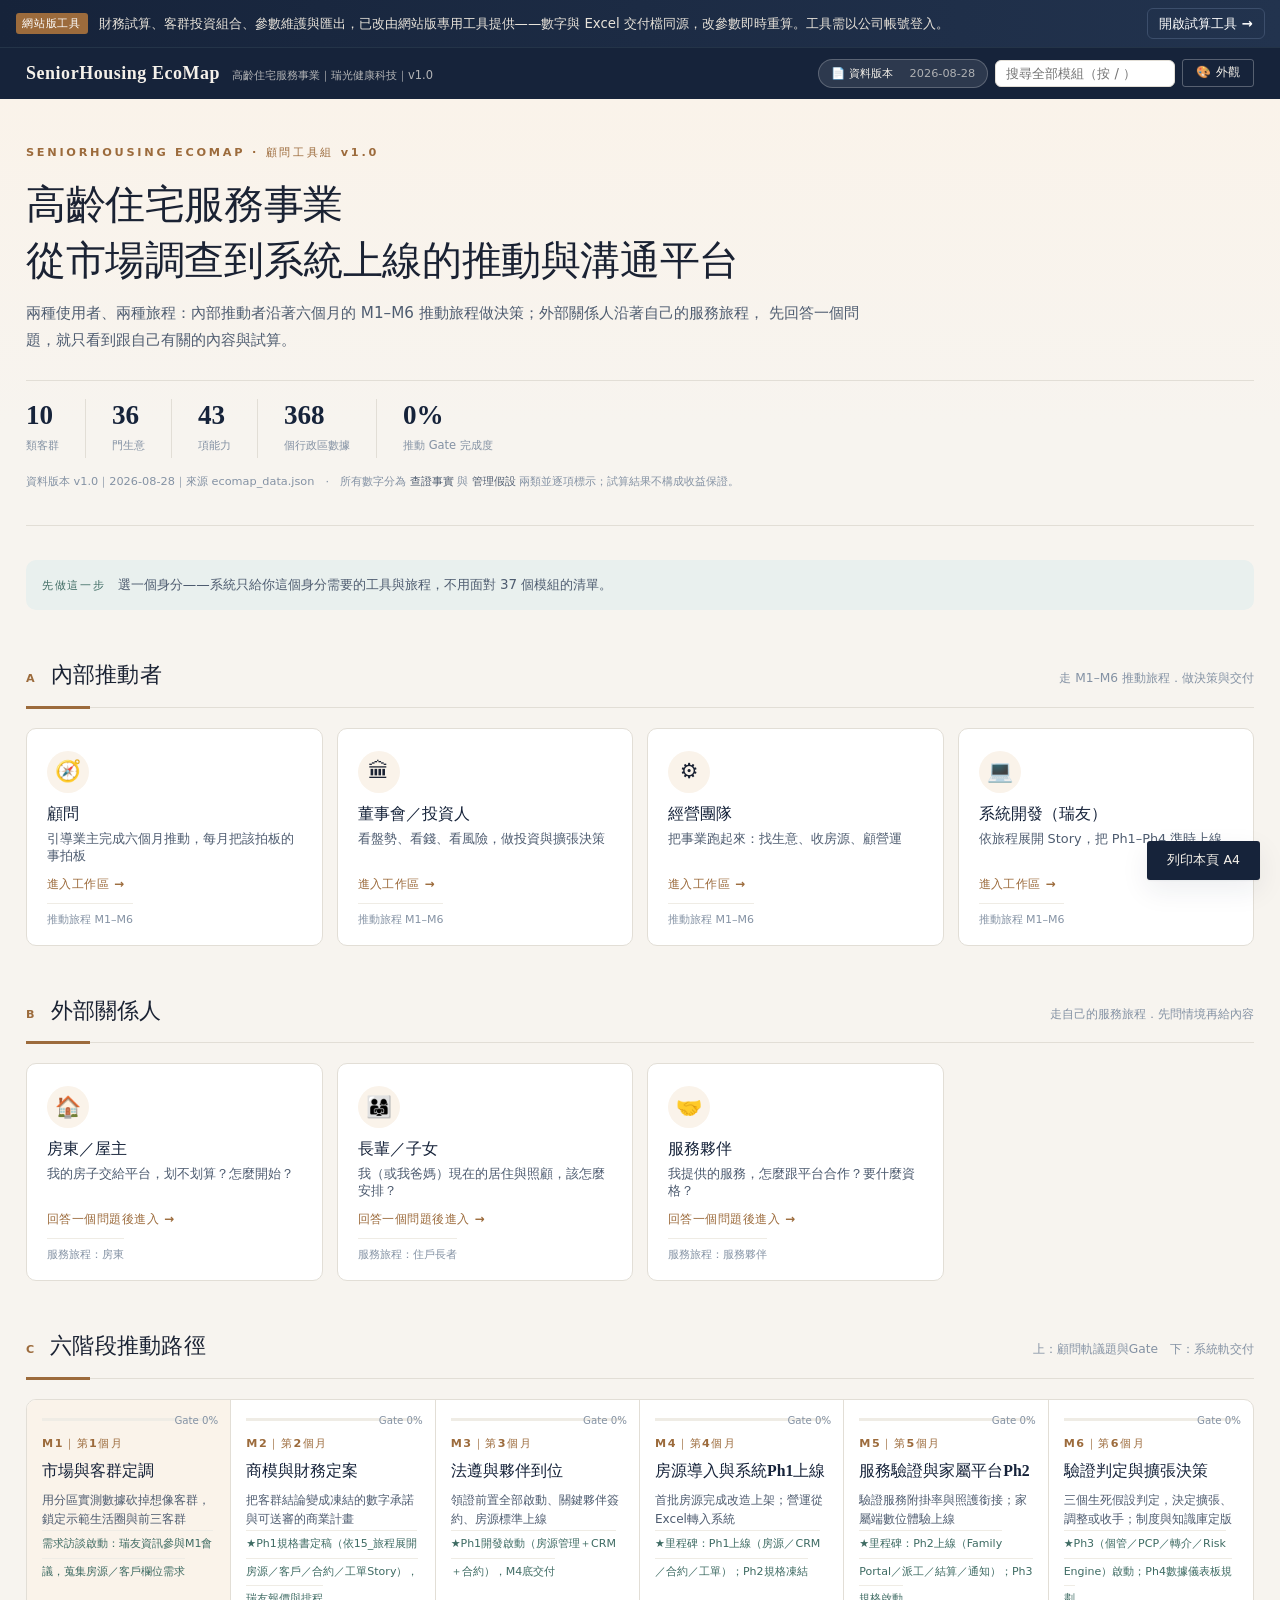
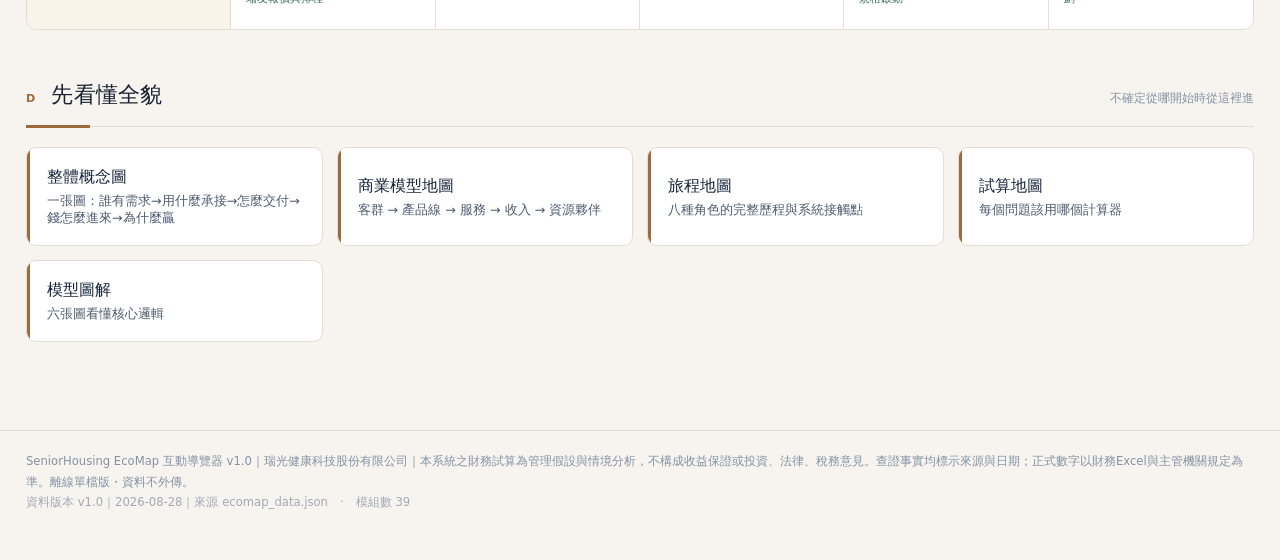
==== commit 97a6dfa4: "退役載入Excel機制；工具改由 Firebase 單一發布" ====
--- a/full/index.html
+++ b/full/index.html
@@ -828,7 +828,7 @@
   <div class="wab-in">
     <span class="wab-tag">網站版工具</span>
     <span class="wab-txt" id="wabTxt"></span>
-    <a class="wab-go" id="wabGo" href="./tools/">開啟試算工具 →</a>
+    <a class="wab-go" id="wabGo" href="https://senior-housing-rghealth.web.app/tools/">開啟試算工具 →</a>
   </div>
 </div>
 <style>
@@ -852,35 +852,33 @@
   var txt=document.getElementById('wabTxt');
   var go=document.getElementById('wabGo');
   if(!bar) return;
-  // 判準是「隔壁有沒有 tools 資料夾」，不是「在哪個網域」。
-  // 同一份 index.html 會出現在四個位置：
-  //   file:              單檔版（雙擊開啟）        → 沒有相鄰 tools
-  //   /v-〈碼〉/          GitHub Pages 與 Firebase   → 有相鄰 tools
-  //   /full/             GitHub Pages 的舊網址      → 沒有相鄰 tools
-  // 早期版本用 hostname 判斷是錯的：github.io 的隨機路徑底下工具是存在的。
-  var path = location.pathname || '';
-  var noLink = null;
-  if(location.protocol === 'file:'){
-    noLink='此為單機檔案版，工具請改以網站版開啟。';
-  }else if(/\/full\/?(index\.html)?$/.test(path)){
-    // 刻意不在這裡寫出隨機路徑：/full/ 是半公開網址，
-    // 把內部路徑印在上面等於公告它的位置
-    noLink='本頁為舊網址，工具在另一個內部網址下。';
-  }
-  if(noLink){
+  // 工具只有一個家（Firebase），連結是絕對網址，所以四個環境都通：
+  // Firebase /full/、GitHub Pages /full/、單檔版 file:、以及日後的隨機路徑。
+  // 早期版本試過用相對路徑 ./tools/ 加上環境判斷，判準先寫 protocol 又改 hostname，
+  // 兩次都錯（工具當時也發布在 GitHub Pages，./tools/ 在那裡其實存在）。
+  // 絕對網址讓這個判斷整個消失。
+  var url = go.getAttribute('href') || '';
+  if(!url || url.indexOf('__TOOLS') === 0){
+    // ecomap_data.json 沒設 meta.tools_url，寧可不給連結也不要給死連結
     txt.textContent='財務試算、客群投資組合與匯出，已移到網站版專用工具。'
-      + noLink + '網址請洽內部窗口索取。';
+      +'本份導覽器未設定工具網址，請洽內部窗口索取。';
     go.className='wab-go off';
     go.removeAttribute('href');
     go.textContent='需開啟網站版';
   }else{
-    txt.textContent='財務試算、客群投資組合、匯出與參數維護，已改由網站版專用工具提供'
-      +'——數字與 Excel 交付檔同源，改參數即時重算。';
+    txt.textContent='財務試算、客群投資組合、參數維護與匯出，已改由網站版專用工具提供'
+      +'——數字與 Excel 交付檔同源，改參數即時重算。工具需以公司帳號登入。';
+    go.setAttribute('target','_blank');
+    go.setAttribute('rel','noopener');
   }
   bar.style.display='block';
+
 })();
 </script>
 <!--/WEBAPP-LINK-->
+
+
+
 
 
 
@@ -893,11 +891,8 @@
     </button>
     <div class="hdrtools">
       <span class="hbtn" id="switchRoleWrap">👤 <b id="roleChip">選擇身分</b>　<span id="switchRole" style="text-decoration:underline;cursor:pointer">切換</span></span>
-      <label class="hbtn" id="xlsxLbl" title="載入 Excel 交付檔，把最新的地區市場數據帶進網頁">📂 載入Excel<input type="file" id="xlsxIn" accept=".xlsx,.csv" style="position:absolute;inset:0;opacity:0;cursor:pointer"></label>
-      <button class="hbtn" id="loadHelp" title="說明：要載入哪個檔案、為什麼" aria-label="載入說明">❓</button>
       <span class="gswrap"><input id="gsearch" type="search" placeholder="搜尋全部模組（按 / ）" aria-label="全域搜尋：跨所有模組全文檢索" autocomplete="off"><div id="gsresults" role="listbox" aria-label="搜尋結果" hidden></div></span>
       <button class="hbtn" id="skinBtn" title="切換版面主題、字級與密度" aria-label="外觀設定：主題、字級與密度" aria-expanded="false">🎨 外觀</button>
-      <button class="hbtn" id="expBtn" aria-label="匯出目前參數為 JSON 檔">⬇ 匯出參數</button>
     </div>
   </div>
 </header>
@@ -1615,7 +1610,7 @@
   <h2>23｜地區市場數據 — 全台 368 鄉鎮市區與示範生活圈評分</h2>
   <div class="datawarn"><b>⚠ 資料分級警語：</b>本表僅 <span class="gradechip gB">B級</span> 之北部 40 區為業界行情彙整（開會可用，簽約前須以實價登錄或591抽樣校準）；其餘為 <span class="gradechip gC">C級</span> 模型推估（<b>擬真值</b>，租金＝縣市官方中位數×區位指數推算），僅供相對比較與工具驗證。<b>在 M1 以實價登錄與民政局月報完成校準前，C 級資料不得作為選址、投資決策或對外簡報之依據。</b></div>
   <p style="font-size:.85rem">租金為2026雙北業界行情彙整<span class="badge b-fact">B級</span>；65+占比為推估<span class="badge b-asm">待官方月報校準</span>；集團據點為<span class="badge b-fact">A級</span>。
-  <b>總分＝高齡密度×35% ＋ 租金適配×35% ＋ 集團據點×30%</b>。可用右上「載入Excel更新」以主工具『23_地區市場』分頁的實測值即時覆蓋。</p>
+  <b>總分＝高齡密度×35% ＋ 租金適配×35% ＋ 集團據點×30%</b>。數值來自資料主檔，於每次重產時更新；要改參數試算請用網站版工具。</p>
   <div class="pgrp"><label>縣市篩選</label>
     <select id="regCity" style="max-width:180px;padding:6px 10px;border:1px solid var(--line);border-radius:8px">
       <option>全部</option><option>台北</option><option>新北</option>
@@ -17461,7 +17456,7 @@
   [
    "9x 維護",
    "90資料維護／91選單／92代碼表",
-   "右上「載入Excel」與「匯出參數」",
+   "右上的搜尋與外觀設定",
    "灰"
   ]
  ],
@@ -21999,94 +21994,7 @@
 <script>
 renderRegions();
 </script>
-<script>
-"use strict";
-/* XLSXLite：零依賴 .xlsx 讀取器（ZIP解析 + 瀏覽器原生 DecompressionStream 解壓 + DOMParser 解析）
-   僅供本工具讀取指定分頁；解析全在本機，不上傳。 */
-window.XLSXLite=(function(){
-  const u8=(b,o)=>b[o], u16=(b,o)=>b[o]|(b[o+1]<<8), u32=(b,o)=>(b[o]|(b[o+1]<<8)|(b[o+2]<<16)|(b[o+3]<<24))>>>0;
-  async function inflateRaw(bytes){
-    if(typeof DecompressionStream!=="function") throw new Error("此瀏覽器不支援 DecompressionStream，請改用 CSV 匯入");
-    const ds=new DecompressionStream("deflate-raw");
-    const s=new Blob([bytes]).stream().pipeThrough(ds);
-    return new Uint8Array(await new Response(s).arrayBuffer());
-  }
-  async function unzip(buf){
-    const b=new Uint8Array(buf); const files={};
-    // 找 End of Central Directory
-    let eo=-1;
-    for(let i=b.length-22;i>=Math.max(0,b.length-66000);i--){ if(u32(b,i)===0x06054b50){eo=i;break;} }
-    if(eo<0) throw new Error("不是有效的 xlsx 檔");
-    const cnt=u16(b,eo+10), cdOff=u32(b,eo+16);
-    let p=cdOff;
-    for(let i=0;i<cnt;i++){
-      if(u32(b,p)!==0x02014b50) break;
-      const method=u16(b,p+10), csize=u32(b,p+20), usize=u32(b,p+24);
-      const nlen=u16(b,p+28), elen=u16(b,p+30), clen=u16(b,p+32), lho=u32(b,p+42);
-      const name=new TextDecoder().decode(b.subarray(p+46,p+46+nlen));
-      // 本地檔頭
-      const lnlen=u16(b,lho+26), lelen=u16(b,lho+28);
-      const dstart=lho+30+lnlen+lelen;
-      files[name]={method,data:b.subarray(dstart,dstart+csize),usize};
-      p+=46+nlen+elen+clen;
-    }
-    return {
-      async text(name){
-        const f=files[name]; if(!f) return null;
-        const raw=f.method===0?f.data:await inflateRaw(f.data);
-        return new TextDecoder("utf-8").decode(raw);
-      },
-      names:Object.keys(files)
-    };
-  }
-  function colToIdx(ref){ // "AB12" -> 27
-    let s=0; for(const ch of ref){ const c=ch.charCodeAt(0); if(c<65||c>90) break; s=s*26+(c-64); } return s;
-  }
-  async function readSheet(file,sheetName){
-    const z=await unzip(await file.arrayBuffer());
-    const wbXml=await z.text("xl/workbook.xml");
-    const relXml=await z.text("xl/_rels/workbook.xml.rels");
-    if(!wbXml) throw new Error("找不到 workbook.xml");
-    const dp=new DOMParser();
-    const wb=dp.parseFromString(wbXml,"application/xml");
-    const rels=dp.parseFromString(relXml,"application/xml");
-    const relMap={}; [...rels.getElementsByTagName("Relationship")].forEach(r=>relMap[r.getAttribute("Id")]=r.getAttribute("Target"));
-    let target=null;
-    [...wb.getElementsByTagName("sheet")].forEach(s=>{
-      if(s.getAttribute("name")===sheetName){
-        const rid=s.getAttribute("r:id")||s.getAttributeNS("http://schemas.openxmlformats.org/officeDocument/2006/relationships","id");
-        let t=relMap[rid]||""; if(t && !t.startsWith("xl/")) t="xl/"+t.replace(/^\/?/,"");
-        target=t;
-      }});
-    if(!target) throw new Error("找不到分頁："+sheetName);
-    const sstXml=await z.text("xl/sharedStrings.xml");
-    let sst=[];
-    if(sstXml){ const sd=dp.parseFromString(sstXml,"application/xml");
-      sst=[...sd.getElementsByTagName("si")].map(si=>[...si.getElementsByTagName("t")].map(t=>t.textContent).join("")); }
-    const shXml=await z.text(target);
-    const sd=dp.parseFromString(shXml,"application/xml");
-    const rows=[];
-    [...sd.getElementsByTagName("row")].forEach(rw=>{
-      const arr=[];
-      [...rw.getElementsByTagName("c")].forEach(c=>{
-        const ref=c.getAttribute("r")||""; const idx=colToIdx(ref)-1;
-        const t=c.getAttribute("t");
-        const vEl=c.getElementsByTagName("v")[0];
-        const isEl=c.getElementsByTagName("is")[0];
-        let val=null;
-        if(t==="s"&&vEl) val=sst[+vEl.textContent];
-        else if(t==="inlineStr"&&isEl) val=[...isEl.getElementsByTagName("t")].map(x=>x.textContent).join("");
-        else if(vEl) { const n=parseFloat(vEl.textContent); val=isNaN(n)?vEl.textContent:n; }
-        if(idx>=0) arr[idx]=val;
-      });
-      rows.push(arr);
-    });
-    return rows;
-  }
-  return {readSheet};
-})();
 
-</script>
 
 <script>
 "use strict";
@@ -22494,42 +22402,6 @@
   };
 }
 const sr=document.getElementById("switchRole"); if(sr) sr.onclick=exit;
-document.getElementById("expBtn").onclick=()=>{
-  const out={exported:new Date().toISOString(),role,month,profile,gate_done:done,
-    regions:ECO.regions.map(r=>({區:r.district,senior:r.senior,studio:r.studio,r2:r.r2,r3:r.r3,hub:r.hub}))};
-  const b=new Blob([JSON.stringify(out,null,1)],{type:"application/json"});
-  const a=document.createElement("a");a.href=URL.createObjectURL(b);a.download="SeniorHousing-EcoMap_參數匯出.json";a.click();
-};
-document.getElementById("xlsxIn").addEventListener("change",async e=>{
-  const f=e.target.files[0]; if(!f)return;
-  const apply=(rows,start)=>{let n=0;
-    rows.slice(start).forEach(r=>{if(!r||!r[0])return;
-      const dn=String(r[0]).trim(), cn=String(r[1]||"").trim();
-      const g=ECO.regions.find(x=>x.district===dn&&(!cn||x.county===cn||x.city===cn)); if(!g)return;
-      const num=v=>{const x=parseFloat(String(v).replace(/[,%\s]/g,""));return isNaN(x)?null:x;};
-      const s=num(r[2]); if(s!=null) g.senior=s>1?s/100:s;
-      const a=num(r[3]),b=num(r[4]); if(a!=null&&b!=null) g.studio=[a,b];
-      const c=num(r[5]),d=num(r[6]); if(c!=null&&d!=null) g.r2=[c,d];
-      const e2=num(r[7]),f2=num(r[8]); if(e2!=null&&f2!=null) g.r3=[e2,f2];
-      if(r[11]) g.hub=String(r[11]); n++;});
-    return n;};
-  try{
-    let n=0;
-    if(/\.csv$/i.test(f.name)){const t=await f.text();n=apply(t.split(/\r?\n/).map(l=>l.split(",")),0);}
-    else{n=apply(await XLSXLite.readSheet(f,"23_地區市場"),5);
-      try{const cr=await XLSXLite.readSheet(f,"27_法規合規總表"); const map={};
-        cr.forEach(row=>{if(!row||!row[0])return;const id=String(row[0]).trim();
-          if(/^[A-J]-\d{2}$/.test(id)&&row[10]) map[id]=String(row[10]).trim();});
-        if(window.applyCompStatus){const cn=window.applyCompStatus(map); if(cn) window.__compLoaded=cn;}
-      }catch(e2){}
-    }
-    if(!n){alert("讀到檔案，但沒有對應到任何行政區。請確認使用主工具『23_地區市場』分頁或其CSV。");return;}
-    if(typeof renderRegions==="function") renderRegions();
-    if(role&&R(role)&&R(role).home==="m30") renderMine(role);
-    if(window.afterExcelLoad) window.afterExcelLoad(n); else alert("✅ 已更新 "+n+" 個行政區。");
-    go("m23");
-  }catch(err){alert("讀取失敗："+err.message+"\n\n備援：把該分頁另存為 CSV 再載入。");}
-});
 document.querySelector(".brandmark").onclick=exit;
 renderPortal();
 /* v1.1：一律停在門戶總覽。存過身分只顯示「繼續上次」，不自動跳轉——
@@ -22671,7 +22543,7 @@
  m22:["這頁在回答：有什麼風險、法規門檻過了沒。",
    ["風險表已自動算分級（機率×衝擊）","門檻表中『強制』未通過＝該階段不能過","待辦看板是本週要解的事"],""],
  m23:["這頁在回答：22個行政區哪個適合當示範生活圈。",
-   ["用縣市篩選","看總分排序（高齡×租金適配×集團據點）","可用右上『載入Excel』換成實測數據"],""],
+   ["用縣市篩選","看總分排序（高齡×租金適配×集團據點）","數字由每次重產更新，與 Excel 交付檔同源"],""],
  m24:["這頁在回答：錢從哪來、誰來做、靠什麼贏。",
    ["由左到右讀五段價值鏈","點任一項可跳到細節模組","下方三張卡是關鍵判斷"],""],
  m25:["這頁在回答：八種角色的完整旅程與系統接觸點。",
@@ -22785,7 +22657,7 @@
 ["2 資訊架構 IA","✅ 已納入","門戶→工作區兩層；側欄六大分組；任一模組2–3步可達；Excel有00C分頁地圖與封面導覽","尚無全域搜尋；模組數達27時建議加入搜尋框（已列待辦）"],
 ["3 核心操作流程","🔶 部分","每模組頂部『怎麼用這一頁』三步驟；推動地圖有Gate勾選與進度；試算器輸入即時回饋","跨模組的完整任務串接（如：選客群→算單位經濟→定Gate）尚未做成引導式流程"],
 ["4 視覺層級與一致性","✅ 已納入","統一設計token（5主題）、章節編號、KPI數字卡、統一表格與徽章規則；Excel封面標示顏色規則（淡黃＝可填、黑字＝公式）","Excel部分舊分頁欄寬仍需逐頁微調"],
-["5 互動與系統回饋","🔶 部分","載入Excel成功/失敗/找不到分頁皆有明確訊息並提供備援（CSV）；試算即時重算；勾選狀態持久化","本工具為單機唯讀分析工具，無Loading/Timeout/權限等狀態；這些將在系統Ph1實作"],
+["5 互動與系統回饋","🔶 部分","試算即時重算；勾選狀態持久化；資料版本於頁首標示","本工具為單機唯讀分析工具，無Loading/Timeout/權限等狀態；這些將在系統Ph1實作"],
 ["6 錯誤預防與復原","🔶 部分","Excel輸入格用資料驗證下拉、公式鎖定於黑字欄；評分卡一票否決規則；網頁設定可隨時切回預設","網頁試算無『還原預設值』按鈕（已列待辦）；Excel無自動備份，靠版本目錄"],
 ["7 文字與術語","✅ 已納入","全站先講人話再講術語（如『這頁在回答…』）；紅線以行為敘述而非法條編號；每個數字標示證據等級","英文縮寫（LTV/CAC/IRR）首次出現處建議加註（部分已加）"],
 ["8 無障礙 Accessibility","🔶 部分","高對比主題（17px起、粗框、AAA對比）、字級四段可調、鍵盤focus樣式、不只靠顏色（同時用文字標籤）","尚未做螢幕閱讀器完整測試與ARIA標記；圖表為SVG需補aria-label（已列待辦）"],
@@ -22862,22 +22734,7 @@
 })();
 
 </script>
-<script>
-/* 載入Excel 說明 */
-(function(){
- const b=document.getElementById("loadHelp"); if(!b) return;
- b.onclick=()=>alert(
-  "【載入 Excel｜要載入哪個檔案？為什麼？】\n\n"+
-  "● 載入哪個：SeniorHousing-EcoMap-1_主工具_v1.0.xlsx\n"+
-  "　（或把其中的『23_地區市場』分頁另存成 CSV 再載入）\n\n"+
-  "● 為什麼要載入：網頁內建的是製作當下的資料快照。當您在 Excel 更新了各行政區的租金、\n"+
-  "　65歲以上占比或集團據點之後，載入即可讓網頁的『地區市場』與『我的專屬頁』改用最新數字，\n"+
-  "　不必等重新產製網頁。\n\n"+
-  "● 會讀哪些欄位：行政區／縣市／65+占比／套房與兩房三房租金上下限／集團據點。\n\n"+
-  "● 安全性：解析完全在您的瀏覽器本機進行，檔案不會上傳、不會離開這台電腦。\n"+
-  "　更新只在本次瀏覽有效；重新整理即回到內建快照。要永久更新，請把 Excel 交給知識管理員重產工具。");
-})();
-</script>
+
 <script>
 /* 推動地圖依角色調整措辭 */
 (function(){
@@ -23279,60 +23136,40 @@
   dd.querySelector(".rddall").onclick=()=>{dd.classList.remove("on"); if(window.exitToPortal) window.exitToPortal(); else location.reload();};
 }
 
-/* ---------- 2. 載入狀態標示 ＋ 本機快照 ---------- */
+/* ---------- 2. 資料版本標示 ---------- */
+/* 第四輪：「從 Excel 載入資料」整套機制已退役（見 scripts/retire_excel_snapshot.py）。
+   現在網站是主要工具，資料流向是 Excel →（更新.bat）→ ecomap_data.json → 網頁與
+   Excel 交付檔一起重產，兩者同源。因此沒有「本機覆蓋」這個狀態，
+   這個晶片只做一件事：說清楚你看的是哪一版資料。 */
 function badge(){
   let b=document.getElementById("srcBadge");
   if(!b){ b=document.createElement("span"); b.id="srcBadge"; b.className="srcbadge";
     const tools=document.querySelector(".hdrtools"); tools.insertBefore(b,tools.firstChild);
     b.onclick=()=>showSrc(); }
-  const local=LS.get("dataSnapshot",null);
-  if(local){ b.className="srcbadge on"; b.innerHTML=`✅ 已載入主工具資料　<i>${local.when}</i>`; }
-  else { b.className="srcbadge"; b.innerHTML=`📄 內建快照　<i>${(ECO.meta.date||"2026-08-26")}</i>`; }
+  b.className="srcbadge";
+  b.innerHTML=`📄 資料版本　<i>${(ECO.meta.date||"")}</i>`;
 }
 function showSrc(){
-  const local=LS.get("dataSnapshot",null), S=ECO.data_source;
+  const S=ECO.data_source;
   let m=document.getElementById("srcModal");
   if(!m){ m=document.createElement("div"); m.id="srcModal"; m.className="cmodal"; document.body.appendChild(m);
     m.onclick=e=>{if(e.target===m||e.target.classList.contains("cx"))m.classList.remove("on");}; }
   m.innerHTML=`<div class="cbox"><button class="cx">✕</button>
-    <h3>資料來源與快照機制</h3>
-    <div class="srcnow ${local?"on":""}">
-      <b>目前使用：${local?"已載入的主工具資料":"內建快照"}</b>
-      <span>${local?`載入時間 ${local.when}　·　更新 ${local.n} 個行政區　·　已存在本機瀏覽器，下次開啟自動套用`
-                    :`製作於 ${ECO.meta.date}　·　由顧問彙整官方統計與業界行情建立`}</span>
-      ${local?`<button class="btnprimary sm ghost" id="clearSnap">清除本機資料，回到內建快照</button>`:""}
+    <h3>資料來源與版本</h3>
+    <div class="srcnow on">
+      <b>目前資料版本：${ECO.meta.date||""}</b>
+      <span>${S.builtin}</span>
     </div>
-    <p style="font-size:.85rem;margin:12px 0 6px">${S.builtin}</p>
-    <h4 style="margin:12px 0 6px;color:var(--navy)">資料分級</h4>
+    <h4 style="margin:14px 0 6px;color:var(--navy)">資料分級</h4>
     <div class="scrollx"><table class="tbl"><thead><tr><th>等級</th><th>內容</th><th>使用限制</th></tr></thead>
     <tbody>${S.layers.map(l=>`<tr><td><b>${l[0]}</b></td><td>${l[1]}</td><td>${l[2]}</td></tr>`).join("")}</tbody></table></div>
-    <h4 style="margin:14px 0 6px;color:var(--navy)">快照怎麼運作</h4>
-    <div class="scrollx"><table class="tbl"><thead><tr><th>情況</th><th>行為</th></tr></thead>
-    <tbody>${S.snapshot.map(l=>`<tr><td><b>${l[0]}</b></td><td>${l[1]}</td></tr>`).join("")}</tbody></table></div>
+    <h4 style="margin:14px 0 6px;color:var(--navy)">資料怎麼更新</h4>
+    <div class="scrollx"><table class="tbl"><thead><tr><th>問題</th><th>說明</th></tr></thead>
+    <tbody>${(S.snapshot||[]).map(l=>`<tr><td><b>${l[0]}</b></td><td>${l[1]}</td></tr>`).join("")}</tbody></table></div>
     </div>`;
   m.classList.add("on");
-  const c=document.getElementById("clearSnap");
-  if(c) c.onclick=()=>{LS.del("dataSnapshot");alert("已清除本機資料，重新整理後回到內建快照。");location.reload();};
 }
 badge();
-/* 套用本機快照 */
-(function(){
-  const snap=LS.get("dataSnapshot",null);
-  if(snap&&snap.regions){
-    snap.regions.forEach(x=>{const g=ECO.regions.find(y=>y.district===x.district); if(g) Object.assign(g,x);});
-    if(typeof renderRegions==="function") setTimeout(renderRegions,50);
-  }
-})();
-/* 攔截載入完成 → 詢問是否記住 */
-window.afterExcelLoad=function(n){
-  badge();
-  const _c=window.__compLoaded?`\n✅ 同時載入『27_法規合規總表』${window.__compLoaded} 條合規狀態。`:"";
-  if(confirm(`✅ 已載入主工具資料，更新 ${n} 個行政區。${_c}\n\n要「記住」這次載入的資料嗎？\n\n· 按「確定」：存在這台電腦的瀏覽器，下次開啟自動套用\n· 按「取消」：僅本次瀏覽有效，重新整理回到內建快照`)){
-    LS.set("dataSnapshot",{when:new Date().toLocaleString("zh-TW"),n:n,
-      regions:ECO.regions.map(g=>({district:g.district,city:g.city,senior:g.senior,studio:g.studio,r2:g.r2,r3:g.r3,hub:g.hub}))});
-    badge();
-  }
-};
 
 /* ---------- 3. 全台市場模組 ---------- */
 const tb=document.getElementById("twBody");
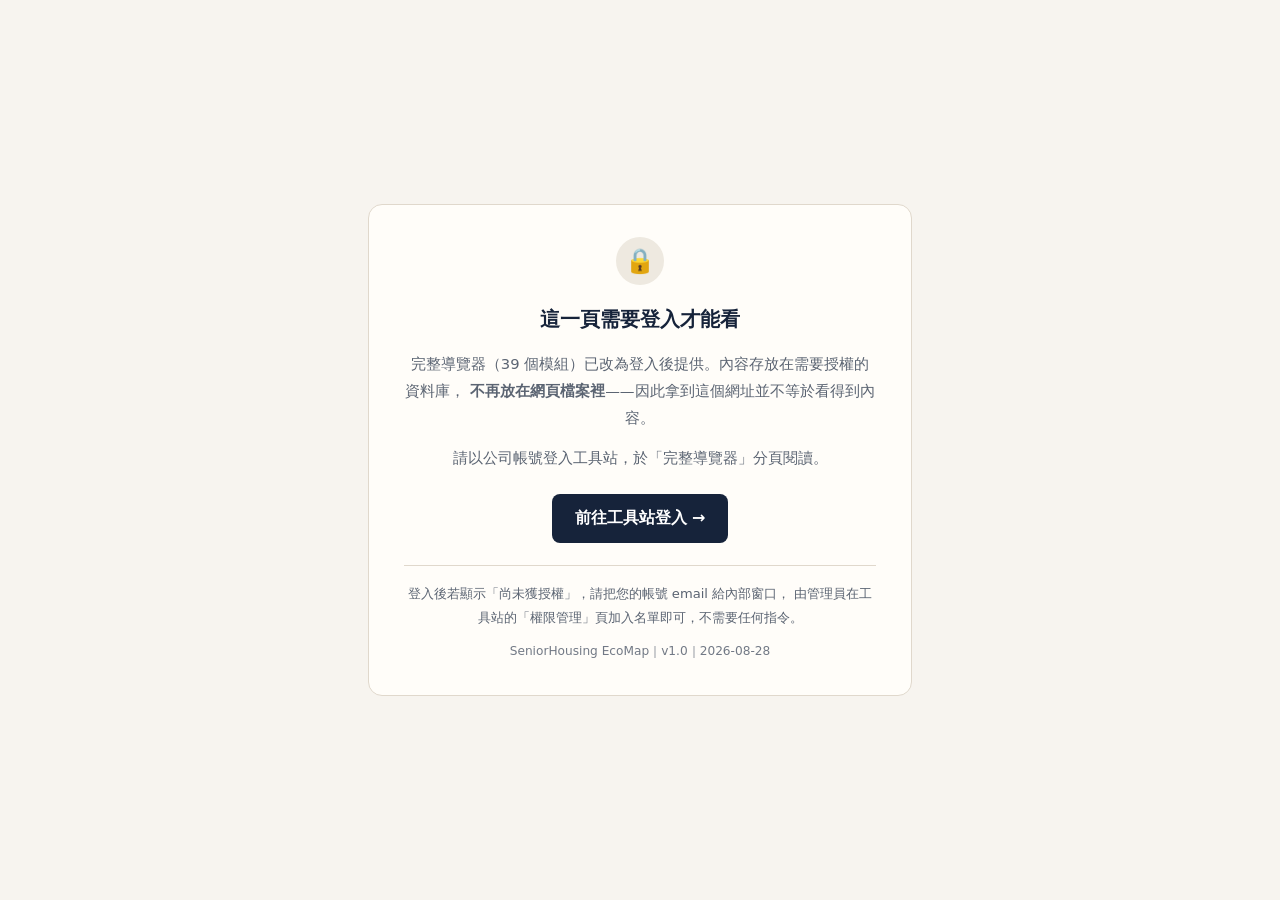
==== commit 0092bae3: "/full/ 改為登入入口；導覽器搬進 Firestore" ====
--- a/full/index.html
+++ b/full/index.html
@@ -1,23810 +1,44 @@
-<!DOCTYPE html>
+<!doctype html>
 <html lang="zh-Hant-TW">
-<head>
-<meta charset="UTF-8">
-<meta name="viewport" content="width=device-width, initial-scale=1.0">
+<meta charset="utf-8">
 <meta name="robots" content="noindex,nofollow">
-<title>SeniorHousing EcoMap 互動導覽器 v1.0｜瑞光健康科技</title>
+<meta name="viewport" content="width=device-width,initial-scale=1">
+<title>需要登入｜SeniorHousing EcoMap</title>
 <style>
-/* ===== v9 主題系統：編輯風配色 × 襯線字型 × 深色側欄軌 ===== */
-:root{
-  /* 字型：襯線標題（拉丁用 Georgia，中文用思源宋／新細明） */
-  --font-serif:"Noto Serif TC","Source Han Serif TC","Georgia","Songti TC","PMingLiU","MingLiU",serif;
-  --font-sans:"Noto Sans TC","Microsoft JhengHei UI","Microsoft JhengHei","PingFang TC",system-ui,sans-serif;
-  --font-head:var(--font-serif); --font-body:var(--font-sans); --font-num:var(--font-serif);
-
-  /* 主題 1：藏青典雅 Editorial Navy（預設） */
-  --ink:#1A2233; --navy:#16233A; --navy-2:#2C4260; --slate:#4E5C70; --mut:#8492A4;
-  --line:#E2DED6; --line-2:#EFECE5; --bg:#F7F4EF; --sf:#FFFFFF; --sf-2:#FAF8F4;
-  --accent:#9C6B3C; --accent-soft:#F5EDE3; --teal:#3E6B63; --teal-soft:#E9F0EE;
-  --green:#3D6B4E; --green-soft:#EAF1EB; --red:#9A4038; --red-soft:#F8EBE8;
-  --amber:#8A6A2B; --amber-soft:#F7F0DF; --blue:#2C4E7A; --blue-soft:#EAEFF6;
-  --navy-soft:#ECEDF1; --warm:#FAF3EA; --warm-line:#E7DCCB;
-  --hdr-bg:#16233A; --hdr-fg:#F5F1EA;
-  --rail-bg:#16233A; --rail-fg:#E8E3DA; --rail-mut:#8393AB; --rail-line:#243448;
-  --rail-active-bg:#22334E; --rail-active-fg:#FFFFFF;
-  --tbl-hdr:#16233A; --tbl-hdr-fg:#F5F1EA;
-  --sh:0 1px 2px rgba(22,35,58,.05),0 10px 28px rgba(22,35,58,.08);
-  --sh-l:0 1px 3px rgba(22,35,58,.06);
-  --r:10px; --r-s:6px;
-  --fs:15.5px; --lh:1.75; --pad:24px; --gap:16px; --rowpad:8px;
-  --sub:var(--slate); --sf-alt:var(--sf-2);
-}
-/* ---- 主題 2：墨玉暖白 Warm Ivory ---- */
-html[data-theme="ivory"]{
-  --ink:#242A2E; --navy:#333B41; --navy-2:#4A5661; --slate:#57626C; --mut:#8C959D;
-  --line:#E6E0D6; --line-2:#F2EEE7; --bg:#FBF8F3; --sf:#FFFEFC; --sf-2:#F6F2EB;
-  --accent:#A8563C; --accent-soft:#F8EDE8; --teal:#6E8B7A; --teal-soft:#EDF2EE;
-  --green:#4A6B52; --green-soft:#EDF2ED; --red:#8F3B32; --red-soft:#F8EAE7;
-  --amber:#8A6A2B; --amber-soft:#F8F1E0; --blue:#3F5E78; --blue-soft:#ECF1F5;
-  --navy-soft:#F0EDE7; --warm:#FBF4EC; --warm-line:#E9DCCC;
-  --hdr-bg:#333B41; --hdr-fg:#FBF8F3;
-  --rail-bg:#2E353B; --rail-fg:#EDE7DE; --rail-mut:#9AA3AB; --rail-line:#3D464D;
-  --rail-active-bg:#3C454C; --rail-active-fg:#FFFFFF;
-  --tbl-hdr:#333B41; --tbl-hdr-fg:#FBF8F3;
-}
-/* ---- 主題 3：夜間深藍 Midnight ---- */
-html[data-theme="dark"]{
-  --ink:#DCE4F0; --navy:#0E1626; --navy-2:#93B0D8; --slate:#AFBDD1; --mut:#7C8CA3;
-  --line:#22314A; --line-2:#1A2739; --bg:#0E1626; --sf:#151F31; --sf-2:#1B283C;
-  --accent:#C9A227; --accent-soft:#2A2415; --teal:#5FA69B; --teal-soft:#13292B;
-  --green:#6FBF8E; --green-soft:#12261C; --red:#E58B84; --red-soft:#2B1719;
-  --amber:#D9B466; --amber-soft:#2A2416; --blue:#8FB4E8; --blue-soft:#152238;
-  --navy-soft:#1C2A40; --warm:#1F1B14; --warm-line:#3A3122;
-  --hdr-bg:#080E1A; --hdr-fg:#E6EDF9;
-  --rail-bg:#0A1220; --rail-fg:#D9E2F0; --rail-mut:#748losing; --rail-mut:#7488A5; --rail-line:#1B2942;
-  --rail-active-bg:#182741; --rail-active-fg:#FFFFFF;
-  --tbl-hdr:#1D2C44; --tbl-hdr-fg:#E6EDF9;
-  --sh:0 1px 2px rgba(0,0,0,.5),0 12px 30px rgba(0,0,0,.5);
-  --sh-l:0 1px 3px rgba(0,0,0,.45);
-}
-
-/* ---- 主題 6：曙光暖灰 Dawn ---- */
-html[data-theme="dawn"]{
-  --ink:#20262E; --navy:#2B3A4A; --navy-2:#41596F; --slate:#4F5C6B; --mut:#87919C;
-  --line:#DDDCD8; --line-2:#EDECE8; --bg:#F2F1ED; --sf:#FFFFFF; --sf-2:#F8F7F4;
-  --accent:#B4744A; --accent-soft:#FAF0E9; --teal:#4B7C77; --teal-soft:#E9F2F1;
-  --green:#456B52; --green-soft:#EBF2ED; --red:#9B4A42; --red-soft:#F9ECEA;
-  --amber:#8A6A34; --amber-soft:#F8F1E4; --blue:#3A5C82; --blue-soft:#EBF0F6;
-  --navy-soft:#EDEFF2; --warm:#FBF5EF; --warm-line:#E8DACB;
-  --hdr-bg:#2B3A4A; --hdr-fg:#F6F4F0;
-  --rail-bg:#2B3A4A; --rail-fg:#E6E3DD; --rail-mut:#96A3B1; --rail-line:#3A4C5E;
-  --rail-active-bg:#3A4C5E; --rail-active-fg:#FFFFFF;
-  --tbl-hdr:#2B3A4A; --tbl-hdr-fg:#F6F4F0;
-}
-/* ---- 主題 4：高齡友善 Accessible ---- */
-html[data-theme="hc"]{
-  --ink:#0D0D0D; --navy:#0B3B6F; --navy-2:#0B3B6F; --slate:#26313C; --mut:#3C4854;
-  --line:#9AA6B2; --line-2:#CBD3DB; --bg:#FFFDF7; --sf:#FFFFFF; --sf-2:#F4F1E8;
-  --accent:#8A3B00; --accent-soft:#FAEDE1; --teal:#0A4F49; --teal-soft:#DDEDEA;
-  --green:#0E4D2B; --green-soft:#DEEFE4; --red:#8A0F0F; --red-soft:#FAE3E3;
-  --amber:#6B4000; --amber-soft:#FAEFD8; --blue:#0B3B6F; --blue-soft:#E2EAF5;
-  --navy-soft:#E3EAF3; --warm:#FBF3E7; --warm-line:#D7C5AB;
-  --hdr-bg:#0B3B6F; --hdr-fg:#FFFFFF;
-  --rail-bg:#0B3B6F; --rail-fg:#FFFFFF; --rail-mut:#C6D6EA; --rail-line:#17508C;
-  --rail-active-bg:#17508C; --rail-active-fg:#FFFFFF;
-  --tbl-hdr:#0B3B6F; --tbl-hdr-fg:#FFFFFF;
-  --fs:17.5px; --lh:1.88; --sh:none; --sh-l:none; --r:6px; --r-s:4px;
-}
-html[data-theme="hc"] .card,html[data-theme="hc"] .stat{border-width:1.5px}
-/* ---- 主題 5：純報告 Report（列印／PDF） ---- */
-html[data-theme="print"]{
-  --ink:#141414; --navy:#1C1C1C; --navy-2:#3A3A3A; --slate:#3E3E3E; --mut:#767676;
-  --line:#D2CEC7; --line-2:#E9E6E1; --bg:#FFFFFF; --sf:#FFFFFF; --sf-2:#FAF9F7;
-  --accent:#7C4A1E; --accent-soft:#F6F0E9; --teal:#2C514B; --teal-soft:#EDF1F0;
-  --green:#28503A; --green-soft:#EEF2EF; --red:#7E2A24; --red-soft:#F8ECEA;
-  --amber:#6E5220; --amber-soft:#F7F2E6; --blue:#26456B; --blue-soft:#EDF0F5;
-  --navy-soft:#F1F0EE; --warm:#FBF7F1; --warm-line:#E4DCD0;
-  --hdr-bg:#1C1C1C; --hdr-fg:#FFFFFF;
-  --rail-bg:#242220; --rail-fg:#EDEAE5; --rail-mut:#A29B92; --rail-line:#332F2C;
-  --rail-active-bg:#332F2C; --rail-active-fg:#FFFFFF;
-  --tbl-hdr:#1C1C1C; --tbl-hdr-fg:#FFFFFF;
-  --sh:none; --sh-l:none; --r:3px; --r-s:2px; --font-body:var(--font-serif);
-}
-/* ---- 字級／密度／字型模式 ---- */
-html[data-scale="s"]{--fs:14.5px}
-html[data-scale="m"]{--fs:15.5px}
-html[data-scale="l"]{--fs:17px}
-html[data-scale="xl"]{--fs:19px;--lh:1.92}
-html[data-theme="hc"][data-scale="m"]{--fs:17.5px}
-html[data-density="compact"]{--pad:16px;--gap:11px;--rowpad:5px;--lh:1.62}
-html[data-density="wide"]{--pad:30px;--gap:21px;--rowpad:11px;--lh:1.84}
-html[data-type="serif"]{--font-body:var(--font-serif);--font-head:var(--font-serif);--font-num:var(--font-serif)}
-html[data-type="mix"]{--font-body:var(--font-sans);--font-head:var(--font-serif);--font-num:var(--font-serif)}
-html[data-type="sans"]{--font-body:var(--font-sans);--font-head:var(--font-sans);--font-num:var(--font-sans)}
-
-/* ===== v9 基礎樣式：襯線編輯風 + 深色旅程側欄 ===== */
-*{margin:0;padding:0;box-sizing:border-box}
-html{font-size:var(--fs);scroll-behavior:smooth}
-body{font-family:var(--font-body);background:var(--bg);color:var(--ink);line-height:var(--lh);
-  font-synthesis:none;-webkit-font-smoothing:antialiased;text-rendering:optimizeLegibility}
-h1,h2,h3,h4,.hero h1,.stat .v,.herostats b,.brandmark .bm,.rolecard b,.rmcell h4,.mapcard b{font-family:var(--font-head)}
-h1,h2,h3,h4{letter-spacing:.01em;font-weight:600}
-.num,.stat .v{font-variant-numeric:tabular-nums;font-family:var(--font-num)}
-button,input,select,textarea{font-family:inherit;color:inherit}
-a{color:var(--blue)}a:hover{text-decoration:underline}
-:focus-visible{outline:2.5px solid var(--accent);outline-offset:2px;border-radius:3px}
-.skip{position:absolute;left:-9999px;background:var(--accent);color:#fff;padding:8px 16px;z-index:99}
-.skip:focus{left:8px;top:8px}
-
-/* 頂欄 */
-#apphdr{background:var(--hdr-bg);color:var(--hdr-fg);position:sticky;top:0;z-index:40}
-.hdrwrap{max-width:1360px;margin:0 auto;padding:11px 26px;display:flex;align-items:center;gap:14px;flex-wrap:wrap}
-.brandmark{display:flex;align-items:baseline;gap:12px;cursor:pointer;background:none;border:none;color:inherit;text-align:left}
-.brandmark .bm{font-size:1.16rem;font-weight:600;letter-spacing:.03em}
-.brandmark .bs{font-size:.74rem;opacity:.7;font-family:var(--font-sans)}
-.hdrtools{margin-left:auto;display:flex;gap:7px;align-items:center;flex-wrap:wrap;font-family:var(--font-sans)}
-.hbtn{background:transparent;color:var(--hdr-fg);border:1px solid rgba(255,255,255,.28);border-radius:3px;
-  padding:5px 13px;font-size:.77rem;cursor:pointer;display:inline-flex;align-items:center;gap:6px;position:relative;overflow:hidden;letter-spacing:.02em}
-.hbtn:hover{background:rgba(255,255,255,.14)}
-nav#nav{display:none!important}
-
-/* ===== v1.1 無障礙 ===== */
-.skip-link{position:absolute;left:-9999px;top:0;z-index:200;background:var(--navy);color:#fff;
-  padding:10px 18px;border-radius:0 0 var(--r-s) 0;font-size:.9rem;text-decoration:none}
-.skip-link:focus{left:0}
-:focus-visible{outline:3px solid var(--accent);outline-offset:2px;border-radius:3px}
-.hbtn:focus-visible,.jstepbtn:focus-visible,.jtool:focus-visible{outline:3px solid #F0C27B;outline-offset:2px}
-.sr-only{position:absolute;width:1px;height:1px;padding:0;margin:-1px;overflow:hidden;
-  clip:rect(0,0,0,0);white-space:nowrap;border:0}
-.jtool[aria-current="true"]{font-weight:700}
-/* 側欄群組：本檔有一條全域 details{background:var(--sf)} 帶 !important，
-   若不明確覆蓋，群組會在深色側欄上變成白色卡片，淺色文字直接看不見。 */
-#side .othertools{background:transparent!important;border:1px solid var(--rail-line)!important;
-  border-radius:4px!important;padding:0}
-#side .grpwrap{background:transparent!important;border:0!important;border-radius:0!important;
-  border-top:1px solid var(--rail-line)!important;margin:0;padding:0}
-#side .othertools>.grpwrap:first-of-type{border-top:0!important}
-#side .grpwrap>summary{cursor:pointer;padding:8px 14px;font-size:.75rem;font-weight:700;
-  letter-spacing:.08em;color:var(--rail-fg);opacity:.7;list-style:none}
-#side .grpwrap>summary::-webkit-details-marker{display:none}
-#side .grpwrap>summary:before{content:"▸ ";display:inline-block}
-#side .grpwrap[open]>summary:before{content:"▾ "}
-#side .grpwrap>summary:hover{opacity:1}
-#side .grpwrap[open]>summary{opacity:1;color:#fff}
-#side .grpwrap .jtool.sub{opacity:.8;padding-left:26px}
-#side .grpwrap .jtool.sub:hover,#side .grpwrap .jtool.sub.on{opacity:1}
-#side .othertools>summary{color:var(--rail-fg);opacity:.8;font-weight:700}
-#side .othertools>summary:hover{opacity:1}
-.gradechip{display:inline-block;font-size:.68rem;padding:1px 6px;border-radius:3px;
-  border:1px solid currentColor;white-space:nowrap}
-.gradechip.gA{color:var(--green)}.gradechip.gB{color:var(--blue)}.gradechip.gC{color:var(--accent)}
-.datawarn{background:var(--warm);border:1px solid var(--warm-line);border-left:4px solid var(--accent);
-  border-radius:var(--r-s);padding:11px 14px;margin:12px 0;font-size:.84rem;line-height:1.65}
-.updbox{background:var(--teal-soft);border:1px solid var(--teal);border-left:4px solid var(--teal);
-  border-radius:var(--r-s);padding:11px 14px;margin:12px 0;font-size:.83rem;line-height:1.7}
-.updbox b{color:var(--teal)}
-.updbox>div{margin-top:3px}
-.updbox code{background:var(--sf-2);border:1px solid var(--line);border-radius:3px;
-  padding:1px 5px;font-size:.9em}
-.updnote{color:var(--slate);font-size:.94em;margin-top:6px;padding-top:6px;
-  border-top:1px dashed var(--teal)}
-.basis{display:inline-block;font-size:.66rem;padding:0 5px;border-radius:3px;margin-left:6px;
-  border:1px solid currentColor;white-space:nowrap;vertical-align:middle;cursor:help}
-.basis.b查證{color:var(--green)}.basis.b行情{color:var(--blue)}.basis.b假設{color:var(--accent)}
-.hint{border-bottom:1px dotted var(--mut);cursor:help}
-.regionbar{display:flex;align-items:center;gap:10px;flex-wrap:wrap;background:var(--sf-2);
-  border:1px solid var(--line);border-radius:var(--r-s);padding:9px 12px;margin:8px 0;font-size:.83rem}
-.regionbar select{padding:5px 9px;border:1px solid var(--line);border-radius:6px;font:inherit;max-width:100%}
-.regionbar .fx{font-weight:700;color:var(--accent)}
-.gate-ex{margin-top:7px;padding:8px 11px;background:var(--teal-soft);border-left:3px solid var(--teal);
-  border-radius:0 var(--r-s) var(--r-s) 0;font-size:.8rem;line-height:1.75;color:var(--slate)}
-.gate-ex b{color:var(--teal)}
-/* ===== 門戶總覽（首頁）視覺 ===== */
-#portal .hero{position:relative;padding:44px 0 34px}
-#portal .hero:before{content:"";position:absolute;left:50%;transform:translateX(-50%);
-  top:-1px;width:100vw;height:100%;background:
-  linear-gradient(180deg,var(--warm) 0%,rgba(255,255,255,0) 78%);z-index:-1}
-#portal .hero h1{font-size:2.6rem;letter-spacing:-.01em}
-#portal .hero h1 em{font-style:normal;color:var(--accent)}
-.resume{display:flex;align-items:center;gap:13px;background:var(--sf);
-  border:1px solid var(--line);border-left:4px solid var(--teal);border-radius:var(--r);
-  padding:11px 15px;margin-bottom:26px;box-shadow:var(--sh-l);flex-wrap:wrap}
-.resume .rz-ic{font-size:1.5rem;line-height:1}
-.resume .rz-tx{display:flex;flex-direction:column;line-height:1.4}
-.resume .rz-tx b{font-size:.95rem;color:var(--navy);font-family:var(--font-head)}
-.resume .rz-tx span{font-size:.74rem;color:var(--mut)}
-.resume .rz-go{margin-left:auto;background:var(--teal);color:#fff;border:none;
-  border-radius:6px;padding:8px 20px;font:inherit;font-size:.85rem;font-weight:700;cursor:pointer}
-.resume .rz-go:hover{filter:brightness(1.1)}
-.resume .rz-alt{background:none;border:1px solid var(--line);border-radius:6px;
-  padding:8px 14px;font:inherit;font-size:.8rem;color:var(--slate);cursor:pointer}
-.resume .rz-alt:hover{border-color:var(--teal);color:var(--teal)}
-.herostamp{margin-top:14px;font-size:.73rem;color:var(--mut);line-height:1.7;
-  font-family:var(--font-sans)}
-.herostamp b{color:var(--slate);font-weight:700}
-.startline{display:flex;align-items:baseline;gap:12px;margin:34px 0 0;
-  padding:13px 16px;background:var(--teal-soft);border-radius:var(--r);flex-wrap:wrap}
-.startline .sl-n{font-size:.7rem;font-weight:700;letter-spacing:.16em;color:var(--teal);
-  white-space:nowrap;font-family:var(--font-sans)}
-.startline .sl-t{font-size:.87rem;color:var(--slate);flex:1;min-width:240px}
-#portal .rolecard{padding:22px 20px 18px;min-height:186px}
-#portal .rolecard .ic{width:42px;height:42px;display:flex;align-items:center;
-  justify-content:center;background:var(--warm);border-radius:50%;font-size:1.35rem;
-  margin-bottom:4px}
-#portal .rolecard:hover .ic{background:var(--accent-soft)}
-#portal .rolecard .go:after{content:"";display:inline-block;width:0;overflow:hidden;
-  transition:width .2s;vertical-align:middle}
-#portal .rolecard:hover .go:after{width:10px}
-#portal .rolecard:focus-visible{outline:3px solid var(--accent);outline-offset:2px}
-@media(max-width:640px){
-  #portal .hero{padding:28px 0 22px}
-  #portal .hero h1{font-size:1.75rem}
-  .herostats div{padding:0 14px 10px}
-  .resume .rz-go{margin-left:0}
-}
-@media print{.skip-link{display:none}#portal .hero:before{display:none}}
-
-
-/* 外觀面板 */
-#skin{position:fixed;right:18px;top:60px;width:326px;background:var(--sf);border:1px solid var(--line);border-radius:var(--r);
-  box-shadow:var(--sh);z-index:60;padding:18px 20px;display:none;font-family:var(--font-sans)}
-#skin.on{display:block}
-#skin h4{font-size:1rem;color:var(--navy);margin-bottom:10px;font-family:var(--font-head)}
-.skinrow{margin-bottom:13px}
-.skinrow>label{display:block;font-size:.72rem;color:var(--mut);margin-bottom:6px;letter-spacing:.1em;text-transform:uppercase}
-.swatches{display:grid;grid-template-columns:1fr 1fr;gap:8px}
-.sw{border:1px solid var(--line);border-radius:var(--r-s);padding:8px 10px;cursor:pointer;font-size:.78rem;
-  display:flex;gap:8px;align-items:center;background:var(--sf-2);color:var(--ink);text-align:left}
-.sw:hover{border-color:var(--accent)}
-.sw.on{border-color:var(--accent);background:var(--accent-soft);font-weight:700;box-shadow:inset 0 0 0 1px var(--accent)}
-.sw i{width:22px;height:22px;border-radius:3px;flex:0 0 auto;border:1px solid rgba(0,0,0,.12)}
-.segsm{display:inline-flex;border:1px solid var(--line);border-radius:var(--r-s);overflow:hidden;width:100%}
-.segsm button{flex:1;border:none;background:var(--sf);padding:6px 4px;font-size:.77rem;cursor:pointer;color:var(--slate);border-right:1px solid var(--line)}
-.segsm button:last-child{border-right:none}
-.segsm button.on{background:var(--navy);color:var(--tbl-hdr-fg);font-weight:700}
-
-/* 門戶 */
-#portal{max-width:1360px;margin:0 auto;padding:0 26px 70px}
-.hero{padding:56px 0 36px;border-bottom:1px solid var(--line)}
-.hero .kick{font-size:.73rem;letter-spacing:.24em;color:var(--accent);font-weight:700;font-family:var(--font-sans)}
-.hero h1{font-size:2.45rem;line-height:1.38;margin:14px 0 12px;font-weight:600}
-.hero p{color:var(--slate);max-width:860px;font-size:.98rem}
-.herostats{display:flex;gap:0;margin-top:26px;flex-wrap:wrap;border-top:1px solid var(--line);padding-top:18px}
-.herostats div{padding:0 26px;border-right:1px solid var(--line)}
-.herostats div:first-child{padding-left:0}
-.herostats div:last-child{border-right:none}
-.herostats b{display:block;font-size:1.75rem;color:var(--navy);font-weight:600;line-height:1.2}
-.herostats span{font-size:.74rem;color:var(--mut);font-family:var(--font-sans)}
-.sechead{display:flex;align-items:baseline;gap:14px;margin:46px 0 4px;flex-wrap:wrap}
-.sechead .n{font-size:.72rem;font-weight:700;color:var(--accent);letter-spacing:.18em;font-family:var(--font-sans)}
-.sechead h2{font-size:1.42rem;font-weight:600}
-.sechead .d{font-size:.79rem;color:var(--mut);margin-left:auto;font-family:var(--font-sans)}
-.secrule{height:1px;background:var(--line);margin:12px 0 20px;position:relative}
-.secrule:before{content:"";position:absolute;left:0;top:0;width:64px;height:3px;background:var(--accent);margin-top:-1px}
-.rolegrid{display:grid;grid-template-columns:repeat(auto-fill,minmax(246px,1fr));gap:14px}
-.rolecard{background:var(--sf);border:1px solid var(--line);border-radius:var(--r);padding:20px 19px;cursor:pointer;transition:.2s;
-  display:flex;flex-direction:column;gap:6px;position:relative;overflow:hidden;text-align:left}
-.rolecard:after{content:"";position:absolute;left:0;right:0;top:0;height:3px;background:var(--accent);transform:scaleX(0);transform-origin:left;transition:.25s}
-.rolecard:hover{box-shadow:var(--sh);transform:translateY(-3px);border-color:var(--line)}
-.rolecard:hover:after{transform:scaleX(1)}
-.rolecard .ic{font-size:1.5rem;line-height:1}
-.rolecard b{font-size:1.06rem;color:var(--navy);font-weight:600}
-.rolecard .g{font-size:.83rem;color:var(--slate);flex:1;font-family:var(--font-sans)}
-.rolecard .go{font-size:.77rem;color:var(--accent);font-weight:700;margin-top:6px;font-family:var(--font-sans);letter-spacing:.04em}
-.rolecard .mods{font-size:.71rem;color:var(--mut);border-top:1px solid var(--line-2);padding-top:8px;margin-top:4px;font-family:var(--font-sans)}
-.roadmap{display:grid;grid-template-columns:repeat(6,1fr);background:var(--sf);border:1px solid var(--line);border-radius:var(--r);overflow:hidden}
-.rmcell{padding:18px 15px;border-right:1px solid var(--line);position:relative;cursor:pointer;transition:.16s;text-align:left;background:none}
-.rmcell:last-child{border-right:none}
-.rmcell:hover{background:var(--sf-2)}
-.rmcell .bar{height:3px;background:var(--line-2);margin-bottom:13px;overflow:hidden}
-.rmcell .bar i{display:block;height:100%;background:var(--teal)}
-.rmcell.cur{background:var(--warm)}.rmcell.cur .bar i{background:var(--accent)}
-.rmcell .m{font-size:.72rem;font-weight:700;letter-spacing:.14em;color:var(--accent);font-family:var(--font-sans)}
-.rmcell .rmname{display:block;font-size:1.02rem;margin:4px 0 6px;color:var(--navy);font-weight:600;font-family:var(--font-head)}
-.rmcell .rmgoal{display:block;font-size:.78rem;color:var(--slate);line-height:1.6;font-family:var(--font-sans)}
-.rmcell .m{display:block}
-.rmcell .bar{display:block}
-.rmcell p{font-size:.78rem;color:var(--slate);line-height:1.6;font-family:var(--font-sans)}
-.rmcell .sys{font-size:.71rem;color:var(--teal);border-top:1px solid var(--line-2);margin-top:9px;padding-top:6px;font-family:var(--font-sans)}
-.rmcell .tag{position:absolute;top:12px;right:12px;font-size:.66rem;color:var(--mut);font-family:var(--font-sans)}
-@media(max-width:1080px){.roadmap{grid-template-columns:repeat(3,1fr)}.rmcell:nth-child(3n){border-right:none}}
-@media(max-width:680px){.roadmap{grid-template-columns:1fr}.rmcell{border-right:none;border-bottom:1px solid var(--line)}}
-.mapgrid{display:grid;grid-template-columns:repeat(auto-fit,minmax(280px,1fr));gap:14px}
-.mapcard{background:var(--sf);border:1px solid var(--line);border-radius:var(--r);padding:18px 20px;cursor:pointer;transition:.18s;text-align:left;position:relative;overflow:hidden}
-.mapcard:before{content:"";position:absolute;left:0;top:0;bottom:0;width:3px;background:var(--accent)}
-.mapcard:hover{box-shadow:var(--sh);transform:translateY(-3px)}
-.mapcard b{display:block;color:var(--navy);font-size:1.05rem;margin-bottom:5px;font-weight:600}
-.mapcard span{font-size:.82rem;color:var(--slate);font-family:var(--font-sans)}
-
-/* ===== 工作區：深色旅程側欄 ===== */
-#workspace{display:none;max-width:1360px;margin:0 auto;min-height:70vh}
-#workspace.on{display:grid;grid-template-columns:258px 1fr}
-#side{background:var(--rail-bg);color:var(--rail-fg);padding:0 0 30px;position:sticky;top:51px;
-  height:calc(100vh - 51px);overflow-y:auto;font-family:var(--font-sans)}
-#side::-webkit-scrollbar{width:6px}#side::-webkit-scrollbar-thumb{background:var(--rail-line);border-radius:3px}
-.sidehead{padding:20px 20px 16px;border-bottom:1px solid var(--rail-line)}
-.sidehead .ic{width:38px;height:38px;border-radius:50%;background:var(--rail-active-bg);display:grid;place-items:center;font-size:1.15rem;margin-bottom:9px}
-.sidehead b{display:block;color:var(--rail-active-fg);font-size:1.06rem;font-family:var(--font-head);font-weight:600;letter-spacing:.02em}
-.sidehead span{font-size:.75rem;color:var(--rail-mut);line-height:1.55;display:block;margin-top:3px}
-/* 旅程軌 */
-.jrail{padding:16px 20px 14px;border-bottom:1px solid var(--rail-line)}
-.jrail .lb{font-size:.66rem;letter-spacing:.18em;color:var(--rail-mut);margin-bottom:11px;font-weight:700}
-.jr{display:flex;gap:11px;align-items:flex-start;cursor:pointer;position:relative;padding-bottom:11px}
-.jr:last-child{padding-bottom:0}
-.jr .dot{width:11px;height:11px;border-radius:50%;border:2px solid var(--rail-mut);background:var(--rail-bg);flex:0 0 auto;margin-top:4px;z-index:2;position:relative}
-.jr:not(:last-child):before{content:"";position:absolute;left:5px;top:14px;bottom:0;width:1.5px;background:var(--rail-line)}
-.jr .tx{font-size:.79rem;color:var(--rail-mut);line-height:1.45}
-.jr .tx b{display:block;font-size:.8rem;color:var(--rail-fg);font-weight:600}
-.jr.done .dot{background:var(--teal);border-color:var(--teal)}
-.jr.cur .dot{background:var(--accent);border-color:var(--accent);box-shadow:0 0 0 3px color-mix(in srgb,var(--accent) 28%,transparent)}
-.jr.cur .tx b{color:#fff}
-.jr.cur .tx{color:var(--rail-fg)}
-.jr:hover .tx b{color:#fff}
-/* 模組群組 */
-.sidegroup{font-size:.65rem;letter-spacing:.2em;color:var(--rail-mut);padding:16px 20px 6px;font-weight:700;
-  display:flex;align-items:center;gap:8px}
-.sidegroup:after{content:"";flex:1;height:1px;background:var(--rail-line)}
-.sideitem{display:flex;align-items:center;gap:9px;width:100%;text-align:left;background:none;border:none;
-  border-left:3px solid transparent;padding:8px 20px;font-size:.87rem;color:var(--rail-fg);cursor:pointer;opacity:.78;transition:.14s}
-.sideitem:hover{background:var(--rail-active-bg);opacity:1}
-.sideitem.on{border-left-color:var(--accent);background:var(--rail-active-bg);color:var(--rail-active-fg);opacity:1;font-weight:700}
-.sideitem .k{font-size:.68rem;color:var(--rail-mut);min-width:16px}
-.sideitem.on .k{color:var(--accent)}
-.sidefoot{padding:16px 20px 0;border-top:1px solid var(--rail-line);margin-top:16px;display:flex;flex-direction:column;gap:7px}
-.sidebtn{border:1px solid var(--rail-line);background:transparent;color:var(--rail-fg);border-radius:4px;padding:7px 10px;
-  font-size:.78rem;cursor:pointer;text-align:left;opacity:.85}
-.sidebtn:hover{background:var(--rail-active-bg);opacity:1}
-#wsmain{min-width:0;padding:0 28px 64px;background:var(--bg)}
-#wsbar{position:sticky;top:51px;background:var(--bg);z-index:20;padding:14px 0 11px;border-bottom:1px solid var(--line);
-  display:flex;align-items:center;gap:12px;flex-wrap:wrap;font-family:var(--font-sans)}
-
-.barnav{display:flex;gap:6px;flex:none}
-.barbtn{border:1px solid var(--line);background:var(--sf);color:var(--slate);border-radius:999px;
-  padding:5px 12px;font-size:.76rem;font-family:var(--font-sans);cursor:pointer;white-space:nowrap}
-.barbtn:hover:not(:disabled){border-color:var(--accent);color:var(--accent)}
-.barbtn:disabled{opacity:.38;cursor:default}
-.barbtn.home{border-color:var(--accent);color:var(--accent);font-weight:700}
-.barbtn.home:hover{background:var(--accent-soft)}
-.crumb{font-size:.8rem;color:var(--mut)}.crumb b{color:var(--navy);font-family:var(--font-head);font-size:.95rem}
-.stepmini{display:flex;align-items:center;gap:3px;margin-left:auto}
-.smdot{width:25px;height:25px;border-radius:50%;display:grid;place-items:center;font-size:.65rem;font-weight:700;
-  border:1.5px solid var(--line);background:var(--sf);color:var(--mut);cursor:pointer}
-.smdot.on{background:var(--accent);border-color:var(--accent);color:#fff}
-.smdot.ok{background:var(--teal-soft);border-color:var(--teal);color:var(--teal)}
-.smline{width:9px;height:1.5px;background:var(--line)}
-@media(max-width:900px){#workspace.on{grid-template-columns:1fr}#side{position:static;height:auto}}
-
-/* 說明條 */
-.howto{background:var(--sf);border:1px solid var(--line);border-left:3px solid var(--teal);border-radius:var(--r-s);
-  padding:14px 18px;margin-bottom:16px;font-size:.85rem;font-family:var(--font-sans)}
-.howto b.t{color:var(--teal);display:block;margin-bottom:5px;font-size:.86rem;letter-spacing:.04em}
-.howto ol{margin:5px 0 0 18px}.howto li{margin:2px 0}
-.howto .warn{color:var(--red);margin-top:7px;display:block}
-.howto .x{float:right;cursor:pointer;color:var(--mut);border:none;background:none;font-size:.9rem}
-
-/* 內容元件 */
-main{padding:22px 0 0}
-section.mod{display:none}
-section.mod.on{display:block;animation:fade .22s ease-out}
-@keyframes fade{from{opacity:0;transform:translateY(5px)}to{opacity:1;transform:none}}
-.card{background:var(--sf);border:1px solid var(--line);border-radius:var(--r);box-shadow:var(--sh-l);padding:var(--pad);margin-bottom:var(--gap)}
-.card.warm{background:var(--warm);border-color:var(--warm-line)}
-.card h2{font-size:1.36rem;color:var(--navy);margin-bottom:10px;padding-bottom:10px;border-bottom:1px solid var(--line);font-weight:600}
-.card h3{font-size:1.06rem;color:var(--navy);margin:20px 0 9px;display:flex;align-items:center;gap:9px;font-weight:600}
-.card h3:before{content:"";width:3px;height:15px;background:var(--accent)}
-.card h4{font-size:.95rem;color:var(--navy)}
-.card p,.card li,.card td{font-family:var(--font-body)}
-.grid2{display:grid;grid-template-columns:1fr 1fr;gap:var(--gap)}
-.grid3{display:grid;grid-template-columns:repeat(3,1fr);gap:var(--gap)}
-.grid4{display:grid;grid-template-columns:repeat(4,1fr);gap:var(--gap)}
-@media(max-width:1000px){.grid2,.grid3,.grid4{grid-template-columns:1fr 1fr}}
-@media(max-width:640px){.grid2,.grid3,.grid4{grid-template-columns:1fr}}
-.stat{background:var(--sf-2);border:1px solid var(--line);border-radius:var(--r-s);padding:14px 16px}
-.stat .lb{font-size:.72rem;color:var(--mut);font-family:var(--font-sans);letter-spacing:.04em}
-.stat .v{font-size:1.55rem;font-weight:600;color:var(--navy);line-height:1.28}
-.stat .v small{font-size:.7rem;font-weight:400;color:var(--mut);font-family:var(--font-sans)}
-.stat.good{background:var(--green-soft);border-color:var(--green)}.stat.good .v{color:var(--green)}
-.stat.bad{background:var(--red-soft);border-color:var(--red)}.stat.bad .v{color:var(--red)}
-.stat.warm2{background:var(--accent-soft);border-color:var(--warm-line)}.stat.warm2 .v{color:var(--accent)}
-.badge{display:inline-block;font-size:.71rem;padding:2px 10px;border-radius:2px;font-weight:600;line-height:1.75;font-family:var(--font-sans)}
-.b-fact{background:var(--teal-soft);color:var(--teal)}
-.b-asm{background:var(--amber-soft);color:var(--amber)}
-.b-red{background:var(--red-soft);color:var(--red)}
-.b-navy{background:var(--navy-soft);color:var(--navy-2)}
-.b-green{background:var(--green-soft);color:var(--green)}
-.b-amber{background:var(--amber-soft);color:var(--amber)}
-.note{font-size:.79rem;color:var(--mut);margin-top:10px;line-height:1.68;font-family:var(--font-sans)}
-.src{font-size:.74rem;color:var(--mut);border-top:1px solid var(--line-2);margin-top:12px;padding-top:8px;font-family:var(--font-sans)}
-.tbl{width:100%;border-collapse:collapse;font-size:.85rem}
-.tbl th{background:var(--tbl-hdr);color:var(--tbl-hdr-fg);padding:9px 11px;text-align:left;font-weight:600;white-space:nowrap;
-  font-size:.77rem;letter-spacing:.05em;font-family:var(--font-sans)}
-.tbl td{padding:var(--rowpad) 11px;border-bottom:1px solid var(--line-2);vertical-align:top}
-.tbl tbody tr:nth-child(even) td{background:var(--sf-2)}
-.tbl tr:hover td{background:var(--accent-soft)}
-.tbl td.r,.tbl th.r{text-align:right}
-.scrollx{overflow-x:auto;border:1px solid var(--line);border-radius:var(--r-s)}
-.pgrp{margin-bottom:12px;font-family:var(--font-sans)}
-.pgrp label{display:flex;justify-content:space-between;font-size:.82rem;color:var(--slate);margin-bottom:3px}
-.pgrp label b{color:var(--navy);font-family:var(--font-num)}
-.pgrp input[type=range]{width:100%;accent-color:var(--accent);height:4px}
-.seg{display:inline-flex;border:1px solid var(--line);border-radius:var(--r-s);overflow:hidden;margin:4px 0;flex-wrap:wrap;font-family:var(--font-sans)}
-.seg button{border:none;background:var(--sf);padding:8px 16px;font-size:.83rem;cursor:pointer;color:var(--slate);border-right:1px solid var(--line)}
-.seg button:last-child{border-right:none}
-.seg button.on{background:var(--navy);color:var(--tbl-hdr-fg);font-weight:700}
-.field{margin-bottom:10px;font-family:var(--font-sans)}
-.field label{display:block;font-size:.78rem;color:var(--mut);margin-bottom:3px}
-input[type=number],.field select{padding:7px 10px;border:1px solid var(--line);border-radius:var(--r-s);font-size:.87rem;background:var(--sf);font-family:var(--font-num)}
-.field input[type=number],.field select{width:100%}
-.chartbox{background:var(--sf);border:1px solid var(--line-2);border-radius:var(--r-s);padding:13px}
-.chartbox svg{width:100%;height:auto;display:block}
-.chk{list-style:none;font-family:var(--font-sans)}
-.chk li{display:flex;gap:10px;align-items:flex-start;padding:8px 0;border-bottom:1px solid var(--line-2);font-size:.86rem}
-.chk input{margin-top:5px;accent-color:var(--accent);transform:scale(1.1)}
-.jline{display:flex;gap:8px;flex-wrap:wrap;align-items:stretch;margin:10px 0 6px}
-.jstep{flex:1 1 142px;background:var(--sf);border:1px solid var(--line);border-top:2px solid var(--teal);border-radius:var(--r-s);
-  padding:10px 12px;font-size:.79rem;min-width:132px;font-family:var(--font-sans)}
-.jstep b{display:block;font-size:.84rem;color:var(--navy);margin-bottom:3px;font-family:var(--font-head)}
-.jstep.sys{border-top-color:var(--accent);background:var(--warm)}
-.arrow{align-self:center;color:var(--mut);font-weight:700}
-.tline{border-left:1px solid var(--line);margin-left:9px;padding-left:22px}
-.tnode{position:relative;margin-bottom:18px}
-.tnode:before{content:"";position:absolute;left:-27px;top:8px;width:9px;height:9px;border-radius:50%;background:var(--accent)}
-.tnode h4{font-size:1rem;color:var(--navy)}.tnode p{font-size:.83rem;color:var(--slate);font-family:var(--font-sans)}
-.pill-row{display:flex;gap:6px;flex-wrap:wrap;margin:8px 0}
-.big-red{border-left:3px solid var(--red);background:var(--red-soft);padding:12px 16px;border-radius:var(--r-s);margin:9px 0;font-size:.86rem}
-.verdict{font-size:1.05rem;font-weight:600;padding:12px 16px;border-radius:var(--r-s);margin-top:12px;font-family:var(--font-head)}
-details{border:1px solid var(--line)!important;border-radius:var(--r-s)!important;background:var(--sf)}
-.print-btn{position:fixed;right:20px;bottom:20px;background:var(--navy);color:var(--tbl-hdr-fg);border:none;border-radius:3px;
-  padding:11px 20px;font-size:.81rem;cursor:pointer;box-shadow:var(--sh);z-index:30;font-family:var(--font-sans)}
-footer{border-top:1px solid var(--line);padding:20px 26px 48px;font-size:.75rem;color:var(--mut);max-width:1360px;margin:18px auto 0;font-family:var(--font-sans)}
-/* 地圖 */
-.chain{display:grid;grid-template-columns:repeat(5,1fr)}
-.chaincol{border-right:1px solid var(--line-2);padding:0 12px}
-.chaincol:last-child{border-right:none}
-.chaincol h4{font-size:.8rem;color:var(--accent);text-align:center;padding-bottom:8px;border-bottom:1px solid var(--line);margin-bottom:10px;font-family:var(--font-sans);letter-spacing:.08em}
-.chip{display:block;background:var(--sf);border:1px solid var(--line);border-radius:3px;padding:7px 10px;font-size:.76rem;
-  margin-bottom:6px;cursor:pointer;line-height:1.5;text-align:left;width:100%;font-family:var(--font-sans)}
-.chip:hover{border-color:var(--accent);background:var(--accent-soft)}
-.chip.k{border-left:3px solid var(--accent)}
-@media(max-width:1000px){.chain{grid-template-columns:1fr 1fr}.chaincol{border-right:none;margin-bottom:14px}}
-.lane{display:grid;grid-template-columns:152px 1fr;border-bottom:1px solid var(--line-2)}
-.laneh{padding:10px 12px;background:var(--sf-2);border-right:1px solid var(--line);font-size:.83rem;font-weight:600;
-  color:var(--navy);display:flex;align-items:center;font-family:var(--font-head)}
-.lanebody{display:flex;gap:6px;padding:8px 10px;overflow-x:auto}
-.lanestep{flex:0 0 auto;min-width:118px;max-width:152px;background:var(--sf);border:1px solid var(--line);border-top:2px solid var(--teal);
-  border-radius:3px;padding:7px 9px;font-size:.73rem;font-family:var(--font-sans)}
-.lanestep b{display:block;font-size:.77rem;color:var(--navy)}
-.lanestep i{display:block;font-style:normal;color:var(--accent);font-size:.69rem;margin-top:3px}
-@media print{#apphdr,#side,#wsbar,.print-btn,#portal,#skin,.howto .x{display:none!important}
-  #workspace.on{display:block}section.mod{display:block!important;page-break-after:always}body{background:#fff}}
-
-
-/* 情境入口 */
-.intakewrap{max-width:760px;margin:0 auto;padding:44px 0 80px}
-.btnback{background:none;border:none;color:var(--mut);font-size:.82rem;cursor:pointer;margin-bottom:18px;font-family:var(--font-sans)}
-.btnback:hover{color:var(--accent)}
-.intakecard{background:var(--sf);border:1px solid var(--line);border-radius:var(--r);padding:38px 40px;box-shadow:var(--sh)}
-.intakecard .ic{width:52px;height:52px;border-radius:50%;background:var(--accent-soft);display:grid;place-items:center;font-size:1.6rem;margin-bottom:16px}
-.intakecard h1{font-size:1.72rem;color:var(--navy);margin-bottom:8px}
-.intakecard>p{color:var(--slate);font-size:.92rem;margin-bottom:26px}
-.intakecard .field{margin-bottom:22px}
-.intakecard .field>label{font-size:.88rem;color:var(--navy);font-weight:600;margin-bottom:9px;font-family:var(--font-head)}
-.intakeopts{display:grid;gap:8px}
-.ioc{text-align:left;background:var(--sf-2);border:1px solid var(--line);border-radius:var(--r-s);padding:12px 15px;
-  font-size:.88rem;cursor:pointer;color:var(--ink);font-family:var(--font-sans);transition:.15s}
-.ioc:hover{border-color:var(--accent);background:var(--accent-soft)}
-.ioc.on{border-color:var(--accent);background:var(--accent-soft);font-weight:700;box-shadow:inset 0 0 0 1px var(--accent)}
-.btnprimary{background:var(--accent);color:#fff;border:none;border-radius:var(--r-s);padding:12px 26px;font-size:.92rem;
-  font-weight:700;cursor:pointer;font-family:var(--font-sans);letter-spacing:.02em}
-.btnprimary:hover{filter:brightness(1.08)}
-.btnprimary.sm{padding:8px 16px;font-size:.83rem}
-.btnprimary.ghost{background:transparent;color:var(--accent);border:1px solid var(--accent)}
-.advice{border-left:3px solid var(--teal);background:var(--teal-soft);padding:12px 16px;border-radius:var(--r-s);margin-bottom:10px}
-.advice b{display:block;color:var(--navy);font-family:var(--font-head);font-size:.98rem;margin-bottom:3px}
-.advice p{font-size:.86rem;color:var(--slate)}
-
-
-/* SOP 流程 */
-.segtabs{display:flex;gap:6px;flex-wrap:wrap;margin-top:10px}
-.seg-b{border:1px solid var(--line);background:var(--sf);color:var(--slate);border-radius:var(--r-s);
-  padding:8px 15px;font-size:.84rem;cursor:pointer;font-family:var(--font-sans)}
-.seg-b:hover{border-color:var(--accent)}
-.seg-b.on{background:var(--navy);color:var(--tbl-hdr-fg);border-color:var(--navy);font-weight:700}
-.sopgrid{display:grid;grid-template-columns:minmax(300px,42%) 1fr;gap:26px;margin-top:6px}
-@media(max-width:980px){.sopgrid{grid-template-columns:1fr}}
-.sopstep{display:flex;align-items:stretch;border:1px solid var(--line);border-radius:var(--r-s);background:var(--sf);overflow:hidden}
-.sopstep.done{border-color:var(--teal)}
-.sactor{color:#fff;font-size:.72rem;font-weight:700;padding:10px 8px;display:flex;align-items:center;justify-content:center;
-  min-width:52px;writing-mode:horizontal-tb;font-family:var(--font-sans)}
-.sbody{padding:9px 12px;flex:1}
-.sbody b{display:block;font-size:.9rem;color:var(--navy);font-family:var(--font-head)}
-.sbody span{font-size:.76rem;color:var(--mut);font-family:var(--font-sans)}
-.sflag{display:flex;align-items:center;padding:0 12px;color:var(--teal);font-weight:700}
-.sopstep:not(.done) .sflag{color:var(--mut)}
-.sarrow{text-align:center;color:var(--line);font-size:.7rem;line-height:1.1;margin:2px 0}
-.sopnote{display:flex;gap:12px;padding:11px 0;border-bottom:1px solid var(--line-2)}
-.snum{width:26px;height:26px;border-radius:50%;background:var(--navy);color:#fff;display:grid;place-items:center;
-  font-size:.76rem;font-weight:700;flex:0 0 auto;font-family:var(--font-sans)}
-.sopnote b{font-size:.92rem;color:var(--navy);margin-right:8px;font-family:var(--font-head)}
-.sopnote p{font-size:.83rem;color:var(--slate);margin-top:3px}
-/* 架構圖 */
-.archwrap{display:flex;flex-direction:column-reverse;gap:8px;margin:14px 0}
-.archrow{display:grid;grid-template-columns:52px 150px 1fr 200px;gap:12px;align-items:center;
-  border:1px solid var(--line);border-radius:var(--r-s);padding:12px 14px}
-@media(max-width:900px){.archrow{grid-template-columns:44px 1fr}.archnote,.architems{grid-column:1/-1}}
-.archid{background:var(--navy);color:#fff;border-radius:4px;text-align:center;padding:5px 0;font-weight:700;font-size:.8rem;font-family:var(--font-sans)}
-.archname{font-weight:600;color:var(--navy);font-size:.95rem;font-family:var(--font-head)}
-.architems{display:flex;gap:7px;flex-wrap:wrap}
-.archchip{background:var(--sf);border:1px solid var(--line);border-radius:4px;padding:5px 9px;font-size:.75rem;font-family:var(--font-sans)}
-.archchip b{display:block;color:var(--navy)}
-.archnote{font-size:.76rem;color:var(--mut);font-family:var(--font-sans)}
-
-
-/* 旅程導航側欄 */
-.sidehead .shrow{display:flex;gap:11px;align-items:center}
-.sidehead .ic{width:38px;height:38px;border-radius:50%;background:var(--rail-active-bg);display:grid;place-items:center;font-size:1.1rem;flex:0 0 auto;margin:0}
-.curstage{display:flex;gap:12px;align-items:center;padding:14px 18px;border-bottom:1px solid var(--rail-line);background:rgba(255,255,255,.04)}
-.csring{--p:0;width:46px;height:46px;border-radius:50%;flex:0 0 auto;display:grid;place-items:center;
-  background:conic-gradient(var(--accent) calc(var(--p)*1%),var(--rail-line) 0)}
-.csring span{width:36px;height:36px;border-radius:50%;background:var(--rail-bg);display:grid;place-items:center;
-  font-size:.76rem;font-weight:700;color:var(--rail-fg);font-family:var(--font-sans)}
-.csring span i{font-style:normal;font-size:.6rem;opacity:.7}
-.cstx .k{font-size:.66rem;letter-spacing:.14em;color:var(--rail-mut);font-weight:700}
-.cstx b{display:block;color:#fff;font-size:.95rem;font-family:var(--font-head);line-height:1.35}
-.cstx span{font-size:.73rem;color:var(--rail-mut);line-height:1.4;display:block}
-.jnav{padding:10px 0 6px}
-.jstepwrap{position:relative}
-.jstepbtn{display:flex;align-items:flex-start;gap:10px;width:100%;background:none;border:none;text-align:left;
-  padding:9px 18px;cursor:pointer;color:var(--rail-fg);opacity:.72}
-.jstepbtn:hover{opacity:1;background:var(--rail-active-bg)}
-.jstepwrap.on .jstepbtn{opacity:1;background:var(--rail-active-bg)}
-.jstepwrap.on{border-left:3px solid var(--accent)}
-.jstepwrap.on .jstepbtn{padding-left:15px}
-.jdot{width:20px;height:20px;border-radius:50%;border:1.5px solid var(--rail-mut);display:grid;place-items:center;
-  font-size:.66rem;font-weight:700;flex:0 0 auto;margin-top:2px;font-family:var(--font-sans)}
-.jstepwrap.done .jdot{background:var(--teal);border-color:var(--teal);color:#fff}
-.jstepwrap.on .jdot{background:var(--accent);border-color:var(--accent);color:#fff}
-.jtx{flex:1}
-.jtx b{display:block;font-size:.84rem;font-weight:600;line-height:1.35}
-.jtx i{font-style:normal;font-size:.71rem;color:var(--rail-mut)}
-.jchev{color:var(--rail-mut);font-size:.7rem;margin-top:3px}
-.jtools{padding:2px 0 8px 46px}
-.jtool{display:block;width:100%;text-align:left;background:none;border:none;color:var(--rail-fg);opacity:.62;
-  font-size:.81rem;padding:5px 18px 5px 0;cursor:pointer;border-left:2px solid transparent;padding-left:10px;margin-left:-10px}
-.jtool:hover{opacity:1}
-.jtool.on{opacity:1;color:#fff;font-weight:700;border-left-color:var(--accent);background:rgba(255,255,255,.06)}
-.othertools{margin:6px 14px 0;border:1px solid var(--rail-line)!important;border-radius:4px!important;background:transparent}
-.othertools summary{padding:7px 10px;font-size:.76rem;color:var(--rail-mut);cursor:pointer}
-.othertools .jtool.sub{padding-left:14px;font-size:.79rem}
-/* 飛輪 */
-.fwtop,.fwbot{display:flex;gap:8px;align-items:stretch;flex-wrap:wrap;margin-bottom:10px}
-.fwcell{flex:1 1 150px;background:var(--sf-2);border:1px solid var(--line);border-top:3px solid var(--teal);
-  border-radius:var(--r-s);padding:12px 14px;min-width:140px}
-.fwcell b{display:block;font-size:.94rem;color:var(--navy);font-family:var(--font-head)}
-.fwcell span{font-size:.76rem;color:var(--mut);font-family:var(--font-sans)}
-.fwcell.warm{border-top-color:var(--accent);background:var(--warm)}
-.fwcell.green{border-top-color:var(--green);background:var(--green-soft)}
-.fwar{align-self:center;color:var(--accent);font-weight:700}
-.fwloop{text-align:center;font-size:.8rem;color:var(--teal);border-top:1px dashed var(--line);padding-top:8px;font-family:var(--font-sans)}
-/* 客群路徑 */
-.pathline{display:flex;gap:6px;align-items:stretch;flex-wrap:wrap;margin-top:12px}
-.pathstep{flex:1 1 150px;min-width:140px;background:var(--sf);border:1px solid var(--line);border-left:3px solid var(--teal);
-  border-radius:var(--r-s);padding:10px 12px;font-size:.83rem;position:relative;font-family:var(--font-sans)}
-.pathstep.c-accent{border-left-color:var(--accent)}
-.pathstep.c-green{border-left-color:var(--green)}
-.pathstep.c-navy{border-left-color:var(--navy-2)}
-.pathstep.c-amber{border-left-color:var(--amber)}
-.pathstep .pn{display:inline-grid;place-items:center;width:18px;height:18px;border-radius:50%;background:var(--navy);
-  color:#fff;font-size:.66rem;font-weight:700;margin-right:6px}
-.patharrow{align-self:center;color:var(--mut)}
-
-
-.basisrow{border:1px solid var(--line);border-radius:var(--r-s);padding:14px 16px;margin-bottom:10px;background:var(--sf-2)}
-.bhead{display:flex;gap:10px;align-items:baseline;flex-wrap:wrap;margin-bottom:8px}
-.bhead b{font-size:1rem;color:var(--navy);font-family:var(--font-head)}
-.bhead i{font-style:normal;font-size:.76rem;color:var(--mut);margin-left:auto;font-family:var(--font-sans)}
-.bgrid{display:grid;grid-template-columns:1fr 1fr;gap:10px 18px;font-size:.83rem}
-@media(max-width:900px){.bgrid{grid-template-columns:1fr}}
-.bl{display:block;font-size:.71rem;letter-spacing:.1em;color:var(--mut);font-weight:700;font-family:var(--font-sans)}
-.gateitem{border:1px solid var(--line);border-radius:var(--r-s);margin-bottom:8px;background:var(--sf)}
-.gatehd{display:flex;gap:10px;align-items:flex-start;padding:10px 13px;cursor:pointer}
-.gatehd input{margin-top:4px;accent-color:var(--accent);transform:scale(1.15)}
-.gatehd b{font-size:.9rem;color:var(--navy);flex:1;font-family:var(--font-head)}
-.gatehd .chev{color:var(--mut);font-size:.75rem}
-.gatebody{padding:0 13px 12px 40px;font-size:.82rem;display:none}
-.gateitem.open .gatebody{display:block}
-.gatebody div{margin:4px 0}
-.gatebody .gl{font-size:.71rem;letter-spacing:.1em;color:var(--mut);font-weight:700;font-family:var(--font-sans);display:block}
-
-
-.navtitle{display:flex;align-items:center;gap:8px;padding:14px 18px 4px;font-size:.68rem;letter-spacing:.16em;
-  color:var(--rail-mut);font-weight:700;font-family:var(--font-sans)}
-.navtitle span{flex:1}
-.codehelp{background:none;border:1px solid var(--rail-line);color:var(--rail-mut);border-radius:50%;
-  width:20px;height:20px;font-size:.7rem;cursor:pointer;line-height:1}
-.codehelp:hover{color:#fff;border-color:var(--accent)}
-.jtx em{font-style:normal;display:block;font-size:.85rem;font-weight:600;line-height:1.35}
-.jtx b{display:block;font-size:.7rem;font-weight:700;color:var(--rail-mut);letter-spacing:.06em}
-.jtx b .cd{font-style:normal;background:var(--rail-active-bg);border-radius:3px;padding:0 5px;margin-left:4px;font-size:.66rem}
-.jstepwrap.on .jtx b{color:var(--accent)}
-.cmodal{position:fixed;inset:0;background:rgba(15,20,30,.6);z-index:80;display:none;place-items:center;padding:24px}
-.cmodal.on{display:grid}
-.cbox{background:var(--sf);border-radius:var(--r);max-width:860px;width:100%;max-height:84vh;overflow:auto;padding:24px 26px;position:relative}
-.cbox h3{color:var(--navy);font-size:1.2rem;margin-bottom:4px}
-.cx{position:absolute;right:14px;top:12px;background:none;border:none;font-size:1rem;cursor:pointer;color:var(--mut)}
-.condbar{display:flex;gap:14px;align-items:flex-end;flex-wrap:wrap;background:var(--warm);border:1px solid var(--warm-line);
-  border-radius:var(--r-s);padding:12px 16px;margin-bottom:14px;font-family:var(--font-sans)}
-.condbar .cl{font-size:.72rem;letter-spacing:.1em;color:var(--accent);font-weight:700;width:100%}
-.condbar label{font-size:.76rem;color:var(--slate);display:flex;flex-direction:column;gap:3px}
-.condbar select{padding:6px 9px;border:1px solid var(--line);border-radius:var(--r-s);font-size:.85rem;background:var(--sf);min-width:180px}
-
-
-.roledd{position:fixed;z-index:70;background:var(--sf);border:1px solid var(--line);border-radius:var(--r);
-  box-shadow:var(--sh);width:320px;padding:8px 0;display:none;font-family:var(--font-sans)}
-.roledd.on{display:block}
-.rddhd{font-size:.72rem;letter-spacing:.14em;color:var(--mut);padding:6px 16px 4px;font-weight:700}
-.rddgrp{font-size:.68rem;letter-spacing:.12em;color:var(--accent);padding:8px 16px 3px;font-weight:700;border-top:1px solid var(--line-2);margin-top:4px}
-.rddi{display:flex;gap:10px;align-items:center;width:100%;background:none;border:none;text-align:left;
-  padding:8px 16px;cursor:pointer;color:var(--ink)}
-.rddi:hover{background:var(--accent-soft)}
-.rddi.on{background:var(--accent-soft);font-weight:700}
-.rddi span{font-size:1.15rem}
-.rddi b{font-size:.88rem;color:var(--navy)}
-.rddi i{font-style:normal;font-size:.72rem;color:var(--mut);margin-left:auto;max-width:150px;text-align:right;line-height:1.3}
-.rddft{border-top:1px solid var(--line-2);margin-top:6px;padding:8px 16px 4px}
-.rddall{background:none;border:none;color:var(--accent);font-size:.8rem;cursor:pointer;font-weight:700}
-.srcbadge{background:rgba(255,255,255,.1);border:1px solid rgba(255,255,255,.22);border-radius:999px;
-  padding:4px 12px;font-size:.73rem;color:var(--hdr-fg);cursor:pointer;display:inline-flex;gap:6px;align-items:center;font-family:var(--font-sans)}
-.srcbadge:hover{background:rgba(255,255,255,.2)}
-.srcbadge.on{background:rgba(120,200,150,.22);border-color:rgba(120,200,150,.5)}
-.srcbadge i{font-style:normal;opacity:.65}
-.srcnow{background:var(--sf-2);border:1px solid var(--line);border-left:3px solid var(--mut);border-radius:var(--r-s);padding:12px 15px}
-.srcnow.on{border-left-color:var(--green);background:var(--green-soft)}
-.srcnow b{display:block;color:var(--navy);font-family:var(--font-head)}
-.srcnow span{font-size:.82rem;color:var(--slate);display:block;margin:3px 0 8px}
-
-
-.geowrap{display:flex;gap:8px;flex-wrap:wrap}
-.geowrap select{padding:7px 10px;border:1px solid var(--line);border-radius:var(--r-s);font-size:.86rem;background:var(--sf);min-width:150px}
-.geolbl{flex:1 1 340px}
-.condnote{font-size:.72rem;color:var(--mut);width:100%;font-family:var(--font-sans)}
-
-
-.lawrow{border:1px solid var(--line);border-left:3px solid var(--teal);border-radius:var(--r-s);padding:14px 16px;margin-bottom:10px;background:var(--sf)}
-.lawrow.hi{border-left-color:var(--red);background:var(--sf-2)}
-.lawhd{display:flex;gap:9px;align-items:baseline;flex-wrap:wrap;margin-bottom:7px}
-.lawhd b{font-size:1rem;color:var(--navy);font-family:var(--font-head)}
-.lawhd i{font-style:normal;font-size:.75rem;color:var(--mut);margin-left:auto;font-family:var(--font-sans)}
-.lawgist{font-size:.85rem;color:var(--slate);margin-bottom:9px;line-height:1.7}
-.lawgrid{display:grid;grid-template-columns:1fr 1fr;gap:10px 18px;font-size:.83rem;background:var(--sf-2);
-  border-radius:var(--r-s);padding:10px 12px}
-@media(max-width:900px){.lawgrid{grid-template-columns:1fr}}
-.playergrid{display:grid;grid-template-columns:repeat(auto-fill,minmax(290px,1fr));gap:12px;margin-top:12px}
-.playercard{border:1px solid var(--line);border-top:3px solid var(--navy-2);border-radius:var(--r-s);padding:13px 15px;background:var(--sf)}
-.playercard.warn{border-top-color:var(--red);background:var(--red-soft)}
-.phd{display:flex;gap:8px;align-items:baseline;flex-wrap:wrap}
-.phd b{font-size:.98rem;color:var(--navy);font-family:var(--font-head)}
-.ptype{font-size:.73rem;color:var(--mut);margin:2px 0 7px;font-family:var(--font-sans)}
-.pmove{font-size:.82rem;color:var(--slate);line-height:1.6}
-.pmean{font-size:.82rem;color:var(--ink);background:var(--accent-soft);border-radius:6px;padding:7px 10px;margin-top:8px;line-height:1.6}
-
-
-.compsel{font-family:var(--font-sans)}
-#compBody .chip{cursor:pointer}
-#compBody .lawrow{border-left-width:4px}
-#compBody .gateitem.fwar{background:var(--red-soft);border-color:var(--red)}
-#compBody .cbox .bl{display:block;margin-bottom:5px}
-
-
-/* ===== v1.1 模組38 整體概念圖 ===== */
-/* --cxc／--cxs 由每一層自己覆寫；這裡先給預設值，
-   否則層以外的元件（七層生態欄的按鈕）會拿到未定義變數而失去邊框顏色。 */
-#cxBody{--cxc:var(--navy);--cxs:var(--navy-soft)}
-.cxeco{--cxc:var(--accent);--cxs:var(--accent-soft)}
-.cxhero{background:var(--navy);color:#fff;border-radius:var(--r);padding:22px 24px;margin-bottom:12px}
-.cxhero h2{color:#fff;margin:0 0 6px;font-size:1.5rem;letter-spacing:.02em}
-.cxhero .cxsub{color:#F0C27B;font-size:.94rem;font-weight:700;margin-bottom:10px;line-height:1.7}
-.cxhero p{margin:0;font-size:.92rem;line-height:1.85;opacity:.93;max-width:80ch}
-.cxhero .cxhint{margin-top:10px;font-size:.78rem;opacity:.72}
-.cxgrid{display:grid;grid-template-columns:minmax(0,1fr) 292px;gap:14px;align-items:start}
-@media(max-width:1000px){.cxgrid{grid-template-columns:1fr}}
-.cxlayer{display:grid;grid-template-columns:112px minmax(0,1fr);background:var(--sf);
-  border:1px solid var(--line);border-left:6px solid var(--cxc);border-radius:var(--r-s);overflow:hidden}
-.cxrail{background:var(--cxs);padding:14px 10px;text-align:center}
-.cxrail b{display:block;font-size:1.75rem;line-height:1;color:var(--cxc);font-family:var(--font-serif)}
-.cxrail span{display:block;margin-top:7px;font-size:.76rem;color:var(--slate);font-weight:700;line-height:1.55}
-.cxbody{padding:13px 16px 14px;min-width:0}
-.cxhead{display:flex;flex-wrap:wrap;align-items:baseline;gap:10px}
-.cxhead h3{margin:0;font-size:1.06rem;color:var(--cxc)}
-.cxgo{background:none;border:1px solid var(--cxc);color:var(--cxc);border-radius:999px;
-  padding:2px 10px;font-size:.72rem;cursor:pointer;font-family:inherit}
-.cxgo:hover{background:var(--cxs)}
-.cxlsub{font-size:.82rem;color:var(--slate);margin:4px 0 10px;line-height:1.7}
-.cxcards{display:grid;grid-template-columns:repeat(auto-fit,minmax(184px,1fr));gap:8px}
-.cxcard{border:1px solid var(--line);border-radius:var(--r-s);padding:9px 11px;background:var(--sf-2)}
-.cxcard>b{display:block;font-size:.85rem;color:var(--ink);margin-bottom:5px}
-.cxcard ul{margin:0;padding:0}
-.cxcard li{font-size:.78rem;color:var(--slate);list-style:none;padding:1px 0 1px 12px;position:relative;line-height:1.6}
-.cxcard li:before{content:"·";position:absolute;left:3px;color:var(--cxc);font-weight:700}
-.cxcard .cxnote{display:block;margin-top:6px;font-size:.73rem;color:var(--mut);line-height:1.55;
-  border-top:1px dotted var(--line);padding-top:5px}
-.cxrow{display:grid;grid-template-columns:repeat(auto-fit,minmax(206px,1fr));gap:8px}
-.cxitem{border:1px solid var(--line);border-left:3px solid var(--cxc);border-radius:var(--r-s);
-  padding:8px 11px;background:var(--sf-2);cursor:pointer;text-align:left;width:100%;font-family:inherit}
-.cxitem:hover{background:var(--cxs)}
-.cxitem b{display:block;font-size:.86rem;color:var(--ink);line-height:1.5}
-.cxitem span{display:block;font-size:.77rem;color:var(--slate);line-height:1.6;margin-top:2px}
-.cxitem em{display:block;font-style:normal;font-size:.72rem;color:var(--cxc);font-weight:700;margin-top:4px}
-.cxwheel{display:flex;flex-wrap:wrap;gap:6px;align-items:center}
-.cxnode{background:var(--cxs);border:1px solid var(--cxc);border-radius:999px;padding:6px 13px;font-size:.79rem}
-.cxsep{color:var(--cxc);font-weight:700}
-.cxloop{width:100%;font-size:.76rem;color:var(--cxc);font-weight:700;margin-top:4px}
-.cxboost{display:grid;grid-template-columns:repeat(auto-fit,minmax(240px,1fr));gap:8px;margin-top:9px}
-.cxwarn{margin-top:10px;font-size:.78rem;color:var(--red);background:var(--red-soft);
-  border-radius:var(--r-s);padding:7px 10px;line-height:1.7}
-.cxdown{text-align:center;color:var(--mut);font-size:.95rem;line-height:1;margin:4px 0}
-.cxeco{background:var(--sf);border:1px solid var(--line);border-radius:var(--r-s);padding:12px 14px}
-.cxeco h3{margin:0 0 3px;font-size:.98rem}
-.cxeco .cxnote{font-size:.75rem;color:var(--mut);line-height:1.6;display:block;margin-bottom:8px}
-.cxel{display:grid;grid-template-columns:32px minmax(0,1fr);gap:8px;padding:7px 0;border-top:1px dotted var(--line)}
-.cxel:first-of-type{border-top:0}
-.cxel .cxlv{font-family:var(--font-serif);font-weight:700;color:var(--accent);font-size:.9rem}
-.cxel b{font-size:.83rem;display:block;line-height:1.5}
-.cxel span{font-size:.74rem;color:var(--slate);line-height:1.55;display:block}
-.cxel .cxwho{color:var(--mut);font-size:.71rem;margin-top:2px}
-.cxtools{display:grid;grid-template-columns:repeat(auto-fit,minmax(176px,1fr));gap:8px;margin-top:12px}
-.cxtool{border:1px dashed var(--warm-line);background:var(--warm);border-radius:var(--r-s);
-  padding:9px 11px;cursor:pointer;text-align:left;width:100%;font-family:inherit}
-.cxtool:hover{border-style:solid}
-.cxtool b{display:block;font-size:.83rem;color:var(--accent)}
-.cxtool span{display:block;font-size:.74rem;color:var(--slate);line-height:1.55;margin-top:2px}
-.cxfoot{margin-top:10px;font-size:.74rem;color:var(--mut);line-height:1.6}
-@media print{.cxgrid{grid-template-columns:1fr}.cxlayer,.cxeco,.cxcard{break-inside:avoid}
-  .cxhero{background:#fff;color:#000;border:2px solid #000}.cxhero h2,.cxhero .cxsub{color:#000}}
-
-/* ===== v1.1 模組39 名詞速查 ===== */
-.gsbar{display:flex;flex-wrap:wrap;gap:8px;align-items:center;margin:12px 0 6px}
-.gsin{flex:1 1 240px;min-width:200px;padding:9px 12px;border:1px solid var(--line);
-  border-radius:999px;background:var(--sf);color:var(--ink);font-family:inherit;font-size:.9rem}
-.gsin:focus{outline:2px solid var(--accent);outline-offset:1px}
-.gschip{border:1px solid var(--line);background:var(--sf);color:var(--slate);border-radius:999px;
-  padding:5px 12px;font-size:.76rem;cursor:pointer;font-family:inherit;white-space:nowrap}
-.gschip.on{background:var(--navy);border-color:var(--navy);color:#fff;font-weight:700}
-.gscount{font-size:.76rem;color:var(--mut);margin-left:auto}
-.gscat{margin-top:16px}
-.gscat h3{margin:0 0 2px;font-size:1rem;color:var(--accent)}
-.gscat .gsnote{font-size:.78rem;color:var(--mut);margin-bottom:8px;line-height:1.6}
-.gsitem{border:1px solid var(--line);border-left:3px solid var(--accent);border-radius:var(--r-s);
-  background:var(--sf);padding:10px 13px;margin-bottom:7px}
-.gshead{display:flex;flex-wrap:wrap;align-items:baseline;gap:9px}
-.gshead b{font-size:.98rem;color:var(--ink)}
-.gshead span{font-size:.76rem;color:var(--mut)}
-.gsdef{font-size:.86rem;color:var(--slate);line-height:1.8;margin-top:4px}
-.gsf{margin-top:6px;font-size:.83rem;background:var(--warm);border:1px dashed var(--warm-line);
-  border-radius:var(--r-s);padding:6px 10px;color:var(--ink);
-  font-variant-numeric:tabular-nums;overflow-x:auto}
-.gsmeta{margin-top:5px;font-size:.75rem;color:var(--mut);line-height:1.6}
-.gsmeta b{color:var(--slate);font-weight:700}
-.gsempty{padding:22px;text-align:center;color:var(--mut);font-size:.88rem}
-mark{background:var(--accent-soft);color:inherit;padding:0 1px;border-radius:2px}
-
-/* 尊重系統「減少動態」設定：前庭敏感者（高齡族群比例偏高）看轉場會不適 */
-@media (prefers-reduced-motion: reduce){
-  *,*::before,*::after{animation-duration:.01ms!important;animation-iteration-count:1!important;
-  transition-duration:.01ms!important;scroll-behavior:auto!important}
-}
-
-/* 列印／轉 PDF：導覽器是投影簡報與傳給董事的檔案，列印是必然動作。
-   只印目前開著的那個模組——把 39 個模組全印出來沒有人要看。 */
-@media print{
-  #nav,nav,.sidebar,.rail,.toolbar,.portal,button,.btn,select,input{display:none!important}
-  body{background:#fff!important;color:#000!important;font-size:11pt}
-  .wrap,main,.main,section{max-width:none!important;margin:0!important;padding:0!important;
-    box-shadow:none!important;border:none!important}
-  section.mod{display:none!important}          /* 模組以 .mod + .on 切換 */
-  section.mod.on{display:block!important}
-  details{display:block}details>summary{list-style:none}
-  details:not([open])>*:not(summary){display:revert}
-  table{font-size:9.5pt;border-collapse:collapse}
-  thead{display:table-header-group}
-  tr,.card,.box{page-break-inside:avoid;break-inside:avoid}
-  h1,h2,h3{page-break-after:avoid;break-after:avoid}
-  a{color:#000;text-decoration:none}
-  footer{border-top:1px solid #999;font-size:8.5pt}
-}
-
-/* ---- 全域搜尋 ---- */
-.gswrap{position:relative;display:inline-block}
-#gsearch{width:180px;max-width:38vw;padding:5px 10px;border:1px solid var(--line,#999);
-  border-radius:6px;font-size:.85rem;background:var(--sf,#fff);color:var(--ink,#222)}
-#gsearch:focus-visible{outline:3px solid var(--accent,#9C6B3C);outline-offset:1px}
-#gsresults{position:absolute;right:0;top:calc(100% + 6px);width:min(500px,92vw);
-  max-height:62vh;overflow:auto;background:var(--sf,#fff);color:var(--ink,#222);
-  border:1px solid var(--line,#999);border-radius:8px;z-index:999;
-  box-shadow:0 10px 30px rgba(0,0,0,.22)}
-.gsr{display:block;width:100%;text-align:left;padding:9px 12px;border:0;
-  border-bottom:1px solid rgba(0,0,0,.07);background:none;cursor:pointer;
-  font:inherit;font-size:.84rem;color:inherit}
-.gsr:hover,.gsr:focus{background:rgba(0,0,0,.07)}
-.gsr b{font-size:.9rem}.gsr small{opacity:.75}
-.gsr-none{padding:12px;font-size:.85rem;opacity:.8}
-@media print{.gswrap{display:none!important}}
+:root{--navy:#16233A;--slate:#5B6472;--line:#E0D8CC;--sf:#FFFDF9;--accent:#9C6B3C}
+*{box-sizing:border-box}
+body{margin:0;min-height:100vh;display:grid;place-items:center;padding:24px;
+  background:#F7F4EF;color:var(--navy);
+  font-family:"Noto Sans TC",system-ui,-apple-system,"Segoe UI",sans-serif;line-height:1.85}
+.box{max-width:34rem;background:var(--sf);border:1px solid var(--line);
+  border-radius:14px;padding:2rem 2.2rem;text-align:center}
+.lock{width:3rem;height:3rem;margin:0 auto 1rem;border-radius:50%;
+  display:grid;place-items:center;background:#EEE9E0;font-size:1.5rem}
+h1{font-size:1.25rem;margin:0 0 .7rem}
+p{font-size:.92rem;color:var(--slate);margin:0 0 .8rem}
+.go{display:inline-block;margin-top:.6rem;background:var(--navy);color:#fff;
+  text-decoration:none;font-weight:600;padding:.6rem 1.4rem;border-radius:8px}
+.go:hover{background:#22334E}
+.nolink{margin-top:.6rem;font-weight:600;color:var(--navy)}
+.foot{margin-top:1.4rem;padding-top:1rem;border-top:1px solid var(--line);
+  font-size:.82rem;color:var(--slate)}
+.stamp{opacity:.6;font-size:.76rem;margin-top:.6rem}
 </style>
-</head>
-<body>
-<!--WEBAPP-LINK-->
-<div id="webappBar" style="display:none">
-  <div class="wab-in">
-    <span class="wab-tag">網站版工具</span>
-    <span class="wab-txt" id="wabTxt"></span>
-    <a class="wab-go" id="wabGo" href="https://senior-housing-rghealth.web.app/tools/">開啟試算工具 →</a>
+<div class="box">
+  <div class="lock">🔒</div>
+  <h1>這一頁需要登入才能看</h1>
+  <p>
+    完整導覽器（39 個模組）已改為登入後提供。內容存放在需要授權的資料庫，
+    <b>不再放在網頁檔案裡</b>——因此拿到這個網址並不等於看得到內容。
+  </p>
+  <p>
+    請以公司帳號登入工具站，於「完整導覽器」分頁閱讀。
+  </p>
+  <a class="go" href="https://senior-housing-rghealth.web.app/tools/">前往工具站登入 →</a>
+  <div class="foot">
+    登入後若顯示「尚未獲授權」，請把您的帳號 email 給內部窗口，
+    由管理員在工具站的「權限管理」頁加入名單即可，不需要任何指令。
   </div>
+  <div class="stamp">SeniorHousing EcoMap｜v1.0｜2026-08-28</div>
 </div>
-<style>
-#webappBar{background:linear-gradient(90deg,#16233A,#22334E);color:#E8E3DA;
-  border-bottom:1px solid #243448;font-size:.86rem}
-#webappBar .wab-in{max-width:1400px;margin:0 auto;padding:.5rem 1rem;
-  display:flex;align-items:center;gap:.7rem;flex-wrap:wrap;line-height:1.6}
-#webappBar .wab-tag{font-size:.7rem;letter-spacing:.06em;background:#9C6B3C;color:#fff;
-  padding:.1rem .45rem;border-radius:3px;flex:none}
-#webappBar .wab-txt{flex:1 1 20rem}
-#webappBar .wab-go{color:#fff;font-weight:600;text-decoration:none;
-  border:1px solid #3C4E6B;border-radius:6px;padding:.25rem .7rem;white-space:nowrap;
-  transition:background .2s}
-#webappBar .wab-go:hover{background:#2C4260}
-#webappBar .wab-go.off{opacity:.55;cursor:default;border-style:dashed}
-@media print{#webappBar{display:none!important}}
-</style>
-<script>
-(function(){
-  var bar=document.getElementById('webappBar');
-  var txt=document.getElementById('wabTxt');
-  var go=document.getElementById('wabGo');
-  if(!bar) return;
-  // 工具只有一個家（Firebase），連結是絕對網址，所以四個環境都通：
-  // Firebase /full/、GitHub Pages /full/、單檔版 file:、以及日後的隨機路徑。
-  // 早期版本試過用相對路徑 ./tools/ 加上環境判斷，判準先寫 protocol 又改 hostname，
-  // 兩次都錯（工具當時也發布在 GitHub Pages，./tools/ 在那裡其實存在）。
-  // 絕對網址讓這個判斷整個消失。
-  var url = go.getAttribute('href') || '';
-  if(!url || url.indexOf('__TOOLS') === 0){
-    // ecomap_data.json 沒設 meta.tools_url，寧可不給連結也不要給死連結
-    txt.textContent='財務試算、客群投資組合與匯出，已移到網站版專用工具。'
-      +'本份導覽器未設定工具網址，請洽內部窗口索取。';
-    go.className='wab-go off';
-    go.removeAttribute('href');
-    go.textContent='需開啟網站版';
-  }else{
-    txt.textContent='財務試算、客群投資組合、參數維護與匯出，已改由網站版專用工具提供'
-      +'——數字與 Excel 交付檔同源，改參數即時重算。工具需以公司帳號登入。';
-    go.setAttribute('target','_blank');
-    go.setAttribute('rel','noopener');
-  }
-  bar.style.display='block';
-
-})();
-</script>
-<!--/WEBAPP-LINK-->
-
-
-
-
-
-
-<a href="#wsmain" class="skip">跳到主要內容</a>
-<header id="apphdr">
-  <div class="hdrwrap">
-    <button class="brandmark" title="回門戶（首頁）">
-      <span class="bm">SeniorHousing EcoMap</span>
-      <span class="bs">高齡住宅服務事業｜瑞光健康科技｜v1.0</span>
-    </button>
-    <div class="hdrtools">
-      <span class="hbtn" id="switchRoleWrap">👤 <b id="roleChip">選擇身分</b>　<span id="switchRole" style="text-decoration:underline;cursor:pointer">切換</span></span>
-      <span class="gswrap"><input id="gsearch" type="search" placeholder="搜尋全部模組（按 / ）" aria-label="全域搜尋：跨所有模組全文檢索" autocomplete="off"><div id="gsresults" role="listbox" aria-label="搜尋結果" hidden></div></span>
-      <button class="hbtn" id="skinBtn" title="切換版面主題、字級與密度" aria-label="外觀設定：主題、字級與密度" aria-expanded="false">🎨 外觀</button>
-    </div>
-  </div>
-</header>
-<a class="skip-link" href="#main">跳到主要內容</a>
-<nav id="nav" aria-hidden="true"></nav>
-<div id="portal"></div>
-<div id="workspace"><aside id="side" aria-label="模組導覽"></aside><div id="wsmain"><div id="wsbar"></div><main id="main" tabindex="-1">
-<!-- ============ 00 從這裡開始 ============ -->
-<section class="mod" id="m00">
-<div class="card warm">
-  <h2>00｜從這裡開始 — 您是誰？</h2>
-  <p style="font-size:.9rem">SeniorHousing EcoMap 互動導覽器是高齡住宅服務事業的10客群×36門生意×43項能力×22個案｜互動商模決策系統。選擇您的身分，系統標示建議的瀏覽路徑。所有數字分為 <span class="badge b-fact">查證事實（附來源）</span> 與 <span class="badge b-asm">管理假設（可調整）</span> 兩類；試算結果不構成收益保證。</p>
-  <div class="grid3" id="rolePick" style="margin-top:14px"></div>
-  <div id="rolePath" style="margin-top:14px"></div>
-</div>
-<div class="card">
-  <h3>我該打開哪一個模組？</h3>
-  <div class="scrollx"><table class="tbl"><thead><tr><th scope="col">你想做的事</th><th scope="col">打開這個</th></tr></thead><tbody>
-  <tr><td>快速了解整個商業模式與四條產品線</td><td><a href="#" onclick="go('m01');return false">01 商模總覽</a></td></tr>
-  <tr><td>自己拉參數看十年財務、IRR、現金缺口</td><td><a href="#" onclick="go('m02');return false">02 財務試算器</a></td></tr>
-  <tr><td>看最壞情況與哪個參數最致命</td><td><a href="#" onclick="go('m03');return false">03 情境與敏感度</a></td></tr>
-  <tr><td>幫長輩算「房東變房客」划不划算</td><td><a href="#" onclick="go('m04');return false">04 換居試算器</a></td></tr>
-  <tr><td>跟房東談合作前算稅後實拿</td><td><a href="#" onclick="go('m05');return false">05 房東稅務試算</a></td></tr>
-  <tr><td>說服旅美長輩：留在美國 vs 返台的成本</td><td><a href="#" onclick="go('m06');return false">06 美台成本比較</a></td></tr>
-  <tr><td>確認哪些話不能說、哪些事不能做</td><td><a href="#" onclick="go('m07');return false">07 法遵紅線檢核</a></td></tr>
-  <tr><td>看四種角色的完整服務旅程與系統功能</td><td><a href="#" onclick="go('m08');return false">08 角色功能線</a></td></tr>
-  <tr><td>訂管理門檻、做董事會月報</td><td><a href="#" onclick="go('m09');return false">09 KPI 儀表板</a></td></tr>
-  <tr><td>看五年怎麼走、每階段驗收什麼</td><td><a href="#" onclick="go('m10');return false">10 階段路徑圖</a></td></tr>
-  <tr><td>評估一個房源該不該收</td><td><a href="#" onclick="go('m11');return false">11 房源評分卡</a></td></tr>
-  <tr><td>看36門生意×43能力、該先攻哪裡</td><td><a href="#" onclick="go('m13');return false">13 生態導覽</a></td></tr>
-  <tr><td>看各行政區租金/高齡密度/示範圈評分（含資料分級）</td><td><a href="#" onclick="go('m23');return false">23 地區市場</a></td></tr>
-  <tr><td>★ 顧問推動：現在該做哪一階段、討論什麼、拍板什麼</td><td><a href="#" onclick="go('m19');return false">🧭 推動地圖</a></td></tr>
-  <tr><td>看學理依據、模型庫與知識管理制度</td><td><a href="#" onclick="go('m20');return false">20 學理知識庫</a></td></tr>
-  <tr><td>看十種客群各自的專屬商模</td><td><a href="#" onclick="go('m14');return false">14 客群商模</a></td></tr>
-  <tr><td>查國內外22個實際個案與機制學理</td><td><a href="#" onclick="go('m15');return false">15 個案知識庫</a></td></tr>
-  <tr><td>看每個角色的完整旅程（功能線框架）</td><td><a href="#" onclick="go('m16');return false">16 角色旅程</a></td></tr>
-  <tr><td>看上線系統分期與資料分級</td><td><a href="#" onclick="go('m17');return false">17 系統規劃</a></td></tr>
-  <tr><td>看每階段交付什麼工具給誰</td><td><a href="#" onclick="go('m18');return false">18 工具鏈</a></td></tr>
-  <tr><td>算執照流程與營業保證金</td><td><a href="#" onclick="go('m12');return false">12 執照與保證金</a></td></tr>
-  </tbody></table></div>
-</div>
-</section>
-
-<!-- ============ 01 商模總覽 ============ -->
-<section class="mod" id="m01">
-<div class="card">
-  <h2>01｜商模總覽 — 四條產品線的交叉導流飛輪</h2>
-  <div class="grid4">
-    <div class="stat warm2"><div class="lb">A型｜智慧銀髮公寓</div><div class="v num">75,000<small> 元/戶/月</small></div><div class="note">20–30坪・個別安居＋管家・空置3%</div></div>
-    <div class="stat warm2"><div class="lb">B型｜共生住宅</div><div class="v num">60,000<small> 元/戶/月</small></div><div class="note">30–40坪・共享生活・空置5%</div></div>
-    <div class="stat"><div class="lb">照護協調服務</div><div class="v num">50,000<small> 元/服務戶/月</small></div><div class="note">毛利率30%・與A型戶數連動</div></div>
-    <div class="stat"><div class="lb">住宅代管平台</div><div class="v num">5,000<small> 元/管理戶/月</small></div><div class="note">毛利率50%・服務自有＋外部房東</div></div>
-  </div>
-  <h3>飛輪：住宅是入口，服務是利潤，密度是護城河</h3>
-  <div class="chartbox" id="flywheelBox"></div>
-  <h3>不同客群走不同的路</h3>
-  <p style="font-size:.85rem;color:var(--slate)">飛輪是共同的循環，但每個客群的<b>進入點與路徑不一樣</b>。切換下面的標籤看各客群的實際路徑。</p>
-  <div id="pathBox"></div>
-  <div class="note">五大價值支柱：居住（客戶入口）・照護（終身價值）・科技（跨區複製）・社群（留存）・金融（擴張槓桿）。</div>
-  <div class="big-red" style="background:var(--teal-soft);border-left-color:var(--teal);color:var(--ink)">四條產品線服務十類客群，旅外返台只是其中之一（換居族、租屋困難族、獨居老老、出院銜接、在宅失能、活躍退休、海外屋主、子女付款者、B2B/B2G）。每客群的專屬商模 → <a href="#" onclick="go('m14');return false"><b>模組14 客群商模</b></a>。</div>
-</div>
-<div class="card">
-  <h3>市場依據 <span class="badge b-fact">查證事實</span></h3>
-  <div class="grid3">
-    <div class="stat"><div class="lb">台灣 65+ 人口（2025/12）</div><div class="v num">467萬<small>｜20.06%</small></div><div class="note">正式進入超高齡社會；台北市 24.18% 全國最高</div></div>
-    <div class="stat"><div class="lb">65+ 一人戶（2025/6）</div><div class="v num">118.2萬<small> 戶｜25.8%</small></div><div class="note">獨居與老老照顧持續上升</div></div>
-    <div class="stat"><div class="lb">美國護理之家月費中位數</div><div class="v num">$9,581<small>｜半私人房</small></div><div class="note">私人房 $10,798；輔助生活 $6,200（CareScout 2025）</div></div>
-    <div class="stat"><div class="lb">長照3.0（2026/1 實施）</div><div class="v num">1,200億<small> 年預算</small></div><div class="note">CMS 2–8 級月給付 10,020–36,180 元</div></div>
-    <div class="stat"><div class="lb">日本サ高住登錄</div><div class="v num">28.9萬<small> 戶</small></div><div class="note">「安否確認＋生活相談」為法定標配（2024/10）</div></div>
-    <div class="stat"><div class="lb">全台長照服務據點</div><div class="v num">16,084<small> 點</small></div><div class="note">A 836／B 10,183／C 5,065——供應網現成</div></div>
-  </div>
-  <div class="src">來源：內政部戶政統計（2026/1）、內政部114年第48週統計通報、CareScout 2025 Cost of Care Survey、行政院長照3.0、日本國土交通省サ高住登錄統計。查證日 2026-08-26。</div>
-</div>
-<div class="card warm">
-  <h3>瑞光承接基礎：Care Layer 不必外求</h3>
-  <p style="font-size:.88rem">瑞光健康科技（2002）已自有：瑞兆居服（居家長照機構）、安康／崇仁日照、百齡・豐榮・道生・馨園・康園五家住宿機構聯盟（約1,100床）、萬華・泰安・豐榮醫院轉介管道、瑞友資訊（IT子公司）、CARF國際認證顧問能量。<b>高齡住宅服務事業新建的只有住宅層（租賃住宅服務業執照）與平台層；照護層由集團既有合法機構承接</b>——這是與一般包租代管業者最大的差異。</p>
-</div>
-</section>
-
-<!-- ============ 02 財務試算器 ============ -->
-<section class="mod" id="m02">
-<div class="card">
-  <h2>02｜財務試算器 <span class="badge b-asm">管理假設（可調整）</span></h2>
-  <p style="font-size:.85rem">兩套模型不可混用：<b>模型一</b>＝高齡住宅服務事業書十年財測（高端跨境客群）；<b>模型二</b>＝大眾市場 200 戶包租代管模型（住宅代管平台線的本地延伸）。拉動參數，全部數字即時重算。正式數字以財務 Excel 為準。</p>
-  <div class="seg" id="finSeg">
-    <button class="on" data-t="fA">模型一：高齡住宅服務事業十年財測</button>
-    <button data-t="fB">模型二：大眾市場 200 戶</button>
-  </div>
-</div>
-<div id="fA">
-  <div class="grid2">
-    <div class="card">
-      <h3>營收與戶數參數</h3>
-      <div class="pgrp"><label>A型月租（元/戶）<b class="num" id="vAr">75,000</b></label><input type="range" id="pAr" min="55000" max="95000" step="1000" value="75000"></div>
-      <div class="pgrp"><label>A型付房東租金（元/戶/月）<b class="num" id="vArent">45,000</b></label><input type="range" id="pArent" min="30000" max="60000" step="1000" value="45000"></div>
-      <div class="pgrp"><label>A型空置率<b class="num" id="vAvac">3%</b></label><input type="range" id="pAvac" min="0" max="15" step="1" value="3"></div>
-      <div class="pgrp"><label>A型每年新增戶數<b class="num" id="vAadd">12</b></label><input type="range" id="pAadd" min="4" max="24" step="1" value="12"></div>
-      <div class="pgrp"><label>B型月租（元/戶）<b class="num" id="vBr">60,000</b></label><input type="range" id="pBr" min="40000" max="80000" step="1000" value="60000"></div>
-      <div class="pgrp"><label>B型付房東租金（元/戶/月）<b class="num" id="vBrent">25,000</b></label><input type="range" id="pBrent" min="15000" max="40000" step="1000" value="25000"></div>
-      <div class="pgrp"><label>B型空置率<b class="num" id="vBvac">5%</b></label><input type="range" id="pBvac" min="0" max="20" step="1" value="5"></div>
-      <div class="pgrp"><label>B型每年新增戶數（Y1–4：36；Y5起參數）<b class="num" id="vBadd">48</b></label><input type="range" id="pBadd" min="12" max="72" step="12" value="48"></div>
-    </div>
-    <div class="card">
-      <h3>服務、成本與資本參數</h3>
-      <div class="pgrp"><label>照護協調月費（元/服務戶）<b class="num" id="vCare">50,000</b></label><input type="range" id="pCare" min="20000" max="80000" step="5000" value="50000"></div>
-      <div class="pgrp"><label>照護協調毛利率<b class="num" id="vCareM">30%</b></label><input type="range" id="pCareM" min="10" max="50" step="5" value="30"></div>
-      <div class="pgrp"><label>代管平台月費（元/管理戶）<b class="num" id="vAnt">5,000</b></label><input type="range" id="pAnt" min="2000" max="9000" step="500" value="5000"></div>
-      <div class="pgrp"><label>代管平台外部房東每年新增戶<b class="num" id="vAntAdd">60</b></label><input type="range" id="pAntAdd" min="0" max="180" step="12" value="60"></div>
-      <div class="pgrp"><label>A型裝修（萬元/戶，10年折舊）<b class="num" id="vAcap">120</b></label><input type="range" id="pAcap" min="60" max="200" step="10" value="120"></div>
-      <div class="pgrp"><label>B型裝修（萬元/戶，5年折舊）<b class="num" id="vBcap">75</b></label><input type="range" id="pBcap" min="40" max="120" step="5" value="75"></div>
-      <div class="pgrp"><label>其他營運費用（萬元/年）<b class="num" id="vOpex">240</b></label><input type="range" id="pOpex" min="100" max="600" step="20" value="240"></div>
-      <div class="pgrp"><label>人事負擔倍數（雇主成本）<b class="num" id="vBur">1.5</b></label><input type="range" id="pBur" min="1.3" max="1.8" step="0.05" value="1.5"></div>
-      <div class="pgrp"><label>WACC折現率（NPV用）<b class="num" id="vWacc">10%</b></label><input type="range" id="pWacc" min="5" max="20" step="1" value="10"></div>
-    </div>
-  </div>
-  <div class="card">
-    <h3>十年結果</h3>
-    <div class="grid4">
-      <div class="stat" id="stIRR"><div class="lb">十年專案 IRR</div><div class="v num" id="rIRR">—</div></div>
-      <div class="stat bad"><div class="lb">最高累積資金缺口</div><div class="v num" id="rGap">—</div><div class="note" id="rGapY"></div></div>
-      <div class="stat"><div class="lb">年度 FCF 轉正</div><div class="v num" id="rFcfY">—</div></div>
-      <div class="stat"><div class="lb">建議首輪資金（缺口×1.2）</div><div class="v num" id="rFund">—</div></div>
-      <div class="stat"><div class="lb">Y5 營收</div><div class="v num" id="rY5rev">—</div></div>
-      <div class="stat"><div class="lb">Y5 EBIT / EBIT率</div><div class="v num" id="rY5ebit">—</div></div>
-      <div class="stat"><div class="lb">Y10 營收</div><div class="v num" id="rY10rev">—</div></div>
-      <div class="stat"><div class="lb">Y10 年度 FCF</div><div class="v num" id="rY10fcf">—</div></div>
-      <div class="stat"><div class="lb">NPV@WACC</div><div class="v num" id="rNpv">—</div></div>
-      <div class="stat"><div class="lb">累積FCF轉正（回收）</div><div class="v num" id="rPayback">—</div></div>
-    </div>
-    <h3>年度自由現金流與累積現金流（百萬元）</h3>
-    <div class="chartbox" id="chFcf"></div>
-    <h3>營收組成（百萬元）</h3>
-    <div class="chartbox" id="chRev"></div>
-    <div class="scrollx" style="margin-top:12px"><table class="tbl" id="tblTen"></table></div>
-    <div class="note">口徑：每月逐月模擬（新戶逐月導入、裝修按月齡折舊、EBIT為正課20%所得稅、無虧損扣抵、不含終值與融資成本），與商業計畫書年度表口徑相近但非逐格相同；官方數字以「業主財務預算_公式更正暨10年IRR.xlsx」為準（原版基準 IRR 32.92%）。人事採編制模型（6職能隨戶數增聘）。</div>
-  </div>
-</div>
-<div id="fB" style="display:none">
-  <div class="grid2">
-    <div class="card">
-      <h3>規模與租金</h3>
-      <div class="pgrp"><label>總戶數<b class="num" id="vTot">200</b></label><input type="range" id="pTot" min="50" max="600" step="10" value="200"></div>
-      <div class="pgrp"><label>包租占比（其餘為代管）<b class="num" id="vSub">20%</b></label><input type="range" id="pSub" min="0" max="50" step="5" value="20"></div>
-      <div class="pgrp"><label>平均市場月租（元）<b class="num" id="vMkt">22,000</b></label><input type="range" id="pMkt" min="12000" max="40000" step="500" value="22000"></div>
-      <div class="pgrp"><label>代管費率<b class="num" id="vFee">9%</b></label><input type="range" id="pFee" min="6" max="12" step="0.5" value="9"></div>
-      <div class="pgrp"><label>包租付房東（市價%）<b class="num" id="vPay">78%</b></label><input type="range" id="pPay" min="70" max="90" step="1" value="78"></div>
-      <div class="pgrp"><label>包租出租率<b class="num" id="vOcc">95%</b></label><input type="range" id="pOcc" min="80" max="100" step="1" value="95"></div>
-    </div>
-    <div class="card">
-      <h3>安心服務與成本</h3>
-      <div class="pgrp"><label>安心服務滲透率<b class="num" id="vAtt">65%</b></label><input type="range" id="pAtt" min="20" max="90" step="5" value="65"></div>
-      <div class="pgrp"><label>安心服務 ARPU（元/月）<b class="num" id="vArpu">2,800</b></label><input type="range" id="pArpu" min="1500" max="5000" step="100" value="2800"></div>
-      <div class="pgrp"><label>服務變動成本（元/訂閱戶/月）<b class="num" id="vSvc">900</b></label><input type="range" id="pSvc" min="300" max="2000" step="50" value="900"></div>
-      <div class="pgrp"><label>代管單戶直接成本（元/月）<b class="num" id="vMc">350</b></label><input type="range" id="pMc" min="100" max="800" step="50" value="350"></div>
-      <div class="pgrp"><label>包租戶維修/風險準備（元/月）<b class="num" id="vRk">900</b></label><input type="range" id="pRk" min="300" max="2000" step="100" value="900"></div>
-      <div class="pgrp"><label>固定營運費用（萬元/月）<b class="num" id="vFix">43</b></label><input type="range" id="pFix" min="20" max="100" step="1" value="43"></div>
-    </div>
-  </div>
-  <div class="card">
-    <h3>結果（每月）</h3>
-    <div class="grid4">
-      <div class="stat"><div class="lb">代管毛利</div><div class="v num" id="bMg">—</div></div>
-      <div class="stat"><div class="lb">包租毛利</div><div class="v num" id="bSg">—</div></div>
-      <div class="stat"><div class="lb">安心服務毛利</div><div class="v num" id="bAg">—</div></div>
-      <div class="stat" id="bEbitBox"><div class="lb">EBITDA / 月</div><div class="v num" id="bEbit">—</div></div>
-      <div class="stat"><div class="lb">每戶月貢獻</div><div class="v num" id="bPer">—</div></div>
-      <div class="stat warm2"><div class="lb">損益兩平戶數</div><div class="v num" id="bBep">—</div></div>
-      <div class="stat"><div class="lb">年化 EBITDA</div><div class="v num" id="bYr">—</div></div>
-      <div class="stat"><div class="lb">EBITDA 率</div><div class="v num" id="bMgn">—</div></div>
-    </div>
-    <h3>三收益引擎組成（元/月）</h3>
-    <div class="chartbox" id="chMass"></div>
-    <div class="note">結構原則：代管取得規模、包租取得毛利、會員服務取得長期利潤——三者必須同時存在。敏感度速記（基準值下）：包租出租率±1pp≈∓8,800/月；安心採用率+10pp≈+38,000/月；代管費率+1pp≈+35,200/月。營業稅口徑：符合條件包租案以租金收支結餘核認服務費收入開立發票，管理會計與財稅申報須分開。</div>
-  </div>
-</div>
-</section>
-
-<!-- ============ 03 情境與敏感度 ============ -->
-<section class="mod" id="m03">
-<div class="card">
-  <h2>03｜情境與敏感度</h2>
-  <p style="font-size:.85rem">左表為商業計畫書四情境（對 Y6–10 FCF 的機械式壓力測試）；下方龍捲風圖以模型一即時重算——單一參數變動對<b>十年IRR</b>的影響，看哪個假設最致命。</p>
-  <div class="grid2">
-    <div>
-      <h3>官方四情境 <span class="badge b-fact">計畫書數字</span></h3>
-      <table class="tbl"><thead><tr><th scope="col">情境</th><th scope="col">假設</th><th scope="col" class="r">十年IRR</th></tr></thead><tbody>
-      <tr><td>保守</td><td>Y6–10 FCF 較基準低 20%</td><td class="r num">28.95%</td></tr>
-      <tr><td>審慎</td><td>Y6–10 FCF 較基準低 10%</td><td class="r num">31.02%</td></tr>
-      <tr><td>基準</td><td>第5年穩態邏輯持續擴張</td><td class="r num">32.92%</td></tr>
-      <tr><td>成長</td><td>Y6–10 FCF 較基準高 10%</td><td class="r num">34.68%</td></tr>
-      </tbody></table>
-      <div class="note">官方情境未逐項重算空置、租金、薪資、CAPEX；正式投資審查應建立多因子敏感度模型（即右圖的完整版）。</div>
-    </div>
-    <div>
-      <h3>單參數敏感度（即時重算）<span class="badge b-asm">互動</span></h3>
-      <div class="chartbox" id="chTornado"></div>
-      <div class="note">各參數依模型一目前設定為中心，向不利方向移動一級距後重算 IRR；紅槓越長＝該假設越需要優先驗證。</div>
-    </div>
-  </div>
-</div>
-<div class="card warm">
-  <h3>解讀提示</h3>
-  <p style="font-size:.88rem">高齡住宅服務事業模型的獲利品質繫於三件事：<b>①A/B型「租金差×低空置」能否守住</b>（房源選址與導入SOP）、<b>②照護協調服務滲透率</b>（50,000元/月為自費含專業服務之套餐假設，遠高於長照3.0給付上限36,180元——附掛率是最需市場驗證的假設）、<b>③裝修CAPEX紀律</b>（A型120萬/戶上限即ROIC護欄）。大眾市場模型的存活線則是<b>約140戶損益兩平</b>——不衝到150戶以上就會長期停留在「有意義但不賺錢」。</p>
-</div>
-</section>
-<!-- ============ 04 換居試算器 ============ -->
-<section class="mod" id="m04">
-<div class="card warm">
-  <h2>04｜換居試算器 — 房東變房客（Silver Home Exchange）</h2>
-  <p style="font-size:.9rem">長輩不必賣房：把不適老化的原屋交給平台出租，用租金養新居與服務。適用<b>本地長者換居</b>與<b>海外台僑活化在台老屋</b>兩種情境。試算為規劃參考，實際以個別契約與現金流揭露為準，<b>不得包裝為保證收益</b>。</p>
-</div>
-<div class="grid2">
-  <div class="card">
-    <h3>原屋（交給平台）</h3>
-    <div class="field"><label>原屋市場月租（元）</label><input type="number" id="xOldRent" value="28000" step="1000"></div>
-    <div class="pgrp"><label>合作模式</label>
-      <div class="seg" id="xModeSeg"><button class="on" data-v="mgmt">代管（收9%服務費）</button><button data-v="sub">包租（平台付市價78%）</button></div>
-    </div>
-    <div class="pgrp"><label>代管費率<b class="num" id="xvFee">9%</b></label><input type="range" id="xFee" min="6" max="12" step="0.5" value="9"></div>
-    <div class="pgrp"><label>包租付房東（市價%）<b class="num" id="xvPay">78%</b></label><input type="range" id="xPay" min="70" max="90" step="1" value="78"></div>
-    <div class="pgrp"><label>綜所稅邊際稅率<b class="num" id="xvTax">12%</b></label><input type="range" id="xTax" min="0" max="40" step="1" value="12"></div>
-    <div class="note">稅務以「一般委託1年以上」優惠估算：前6,000免稅、6,000–20,000按53%費用率、超過部分43%。若符合社宅/公益出租人資格另有更優稅率（見模組05）。</div>
-  </div>
-  <div class="card">
-    <h3>新居與服務（向平台承租）</h3>
-    <div class="field"><label>新居月租（元）</label><input type="number" id="xNewRent" value="22000" step="1000"></div>
-    <div class="field"><label>安心服務／管家月費（元）</label><input type="number" id="xSvcFee" value="2800" step="100"></div>
-    <div class="field"><label>長照自付額（元/月，無則填0）</label><input type="number" id="xLtc" value="0" step="500"></div>
-    <div class="field"><label>長照3.0政府給付（元/月，CMS 2–8：10,020–36,180）</label><input type="number" id="xLtcGov" value="0" step="500"></div>
-    <div class="note">長照給付直接支付予特約服務單位，不經平台之手（法遵紅線 RL：不代收價款）；此處僅呈現「政府資源分擔照顧成本」後住戶實際負擔。</div>
-  </div>
-</div>
-<div class="card">
-  <h3>每月現金流結果</h3>
-  <div class="grid4">
-    <div class="stat"><div class="lb">原屋租金收入（稅後估）</div><div class="v num" id="xIn">—</div></div>
-    <div class="stat"><div class="lb">新居＋服務支出</div><div class="v num" id="xOut">—</div></div>
-    <div class="stat" id="xNetBox"><div class="lb">每月淨現金流</div><div class="v num" id="xNet">—</div></div>
-    <div class="stat"><div class="lb">政府長照資源分擔</div><div class="v num" id="xGov">—</div></div>
-  </div>
-  <div class="chartbox" id="chSwap"></div>
-  <div id="xMsg" class="note"></div>
-</div>
-<div class="card">
-  <h3>為什麼民間版換居有機會成功？<span class="badge b-fact">政策實績</span></h3>
-  <p style="font-size:.88rem">台北市「青銀換居」（65歲以上、無電梯老公寓換社宅）推行一年多<b>僅5戶入住</b>——卡在社宅區位受限、搬遷阻力、缺服務配套。本案版的解法：<b>區位自選</b>（分散式房源就在原生活圈）、<b>服務打包</b>（管家＋照護銜接一次到位）、<b>家屬參與</b>（Family Portal 資訊透明）。同一名長輩同時是 Landlord＋Tenant，不賣房也能改善老後生活，子女也不必面對「要不要賣爸媽的房子」的高衝突決策。</p>
-  <div class="src">來源：台北市都發局114年度青銀換居計畫公告、聯合報2023報導。</div>
-</div>
-</section>
-
-<!-- ============ 05 房東稅務試算 ============ -->
-<section class="mod" id="m05">
-<div class="card">
-  <h2>05｜房東稅務試算 — 實拿 vs All-in 成本</h2>
-  <p style="font-size:.85rem">兩個視角：<b>房東視角</b>看稅後實拿（業務洽談用）；<b>公司視角</b>看 All-in 包租成本（財務模型用）。話術紅線：「每月15,000元免稅」僅限社宅／公益出租人資格，<b>不得對一般房東宣稱</b>。</p>
-  <div class="grid2">
-    <div class="card" style="margin:0">
-      <h3>參數</h3>
-      <div class="field"><label>約定月租金（元）</label><input type="number" id="tRent" value="22000" step="1000"></div>
-      <div class="pgrp"><label>方案</label>
-        <div class="seg" id="tSeg"><button class="on" data-v="gen">一般委託代管/包租（1年以上）</button><button data-v="soc">社宅包租代管（公益出租人）</button></div>
-      </div>
-      <div class="pgrp"><label>房東綜所稅邊際稅率<b class="num" id="tvTax">12%</b></label><input type="range" id="tTax" min="5" max="40" step="1" value="12"></div>
-      <div class="pgrp"><label>契約型態（公司視角）</label>
-        <div class="seg" id="tSeg2"><button class="on" data-v="net">房東實拿（公司代付稅費）</button><button data-v="gross">含稅租金（房東自付）</button></div>
-      </div>
-    </div>
-    <div class="card" style="margin:0">
-      <h3>房東視角：每月稅負與實拿</h3>
-      <div class="grid2">
-        <div class="stat"><div class="lb">免稅額度</div><div class="v num" id="tEx">—</div></div>
-        <div class="stat"><div class="lb">應稅所得（費用率後）</div><div class="v num" id="tTaxable">—</div></div>
-        <div class="stat"><div class="lb">估計月稅負</div><div class="v num" id="tDue">—</div></div>
-        <div class="stat good"><div class="lb">房東稅後實拿</div><div class="v num" id="tNet">—</div></div>
-      </div>
-      <h3>公司視角：All-in 包租成本</h3>
-      <div class="grid2">
-        <div class="stat"><div class="lb">扣繳稅款（10%）</div><div class="v num" id="tWith">—</div></div>
-        <div class="stat"><div class="lb">二代健保補充保費（2.11%）</div><div class="v num" id="tNhi">—</div></div>
-        <div class="stat warm2"><div class="lb">公司 All-in 月成本</div><div class="v num" id="tAllin">—</div></div>
-        <div class="stat"><div class="lb">名目 vs All-in 差</div><div class="v num" id="tDiff">—</div></div>
-      </div>
-    </div>
-  </div>
-  <div class="note">一般優惠（住宅委託代管業/出租包租業、約定居住1年以上）：每屋每月前6,000元免稅；6,000–20,000元部分按53%必要費用率；超過20,000元部分按43%。社宅/公益出租人：每屋每月免稅上限15,000元＋房屋稅地價稅減免。扣繳與補充保費門檻依現行規定；單次給付租金達2萬元起扣。實際申報以國稅局規定與個案為準——本工具為業務溝通輔助，不構成稅務意見。</div>
-</div>
-<div class="card warm">
-  <h3>安心房東：房東是第二個產品</h3>
-  <p style="font-size:.88rem">對房東的完整價值組合：租賃管理＋高齡租客風險管理＋房屋健檢＋適老化改造（B級由房東出資、公司設計監工）＋修繕＋稅務文件＋政府方案協助＋長者換居。適老化投資三級制：<b>A級</b>基本入住條件（公司負擔）、<b>B級</b>房屋資產改善（房東出資）、<b>C級</b>個人照護設備（長照輔具給付／使用者負擔）——避免公司變成「替全台房東免費裝修的公司」。</p>
-</div>
-</section>
-
-<!-- ============ 06 美台成本比較 ============ -->
-<section class="mod" id="m06">
-<div class="card">
-  <h2>06｜美台養老成本比較 — 給旅美長輩與子女看的一張圖</h2>
-  <p style="font-size:.85rem">美國數字為 CareScout 2025 全國中位數 <span class="badge b-fact">查證事實</span>；台灣方案為高齡住宅服務事業定價 <span class="badge b-asm">方案假設</span>。個別成本因城市、照護等級與匯率而異，決策前應逐案比較。</p>
-  <div class="grid2">
-    <div class="card" style="margin:0">
-      <h3>參數</h3>
-      <div class="pgrp"><label>匯率（TWD/USD）<b class="num" id="cvFx">31.5</b></label><input type="range" id="cFx" min="27" max="35" step="0.5" value="31.5"></div>
-      <div class="pgrp"><label>台灣方案</label>
-        <div class="seg" id="cSeg">
-          <button class="on" data-v="a">A型公寓（獨立生活）</button>
-          <button data-v="ac">A型＋照護協調服務（需照護）</button>
-          <button data-v="b">B型共生住宅</button>
-        </div>
-      </div>
-      <div class="grid2" style="margin-top:10px">
-        <div class="stat"><div class="lb">美國對照</div><div class="v" style="font-size:.95rem" id="cUsLabel">輔助生活社區</div></div>
-        <div class="stat good"><div class="lb">每月價差（留美 − 返台）</div><div class="v num" id="cDiff">—</div></div>
-        <div class="stat"><div class="lb">年省</div><div class="v num" id="cYear">—</div></div>
-        <div class="stat"><div class="lb">台灣方案占美國成本</div><div class="v num" id="cPct">—</div></div>
-      </div>
-    </div>
-    <div class="card" style="margin:0">
-      <h3>每月成本對照（新臺幣）</h3>
-      <div class="chartbox" id="chUsTw"></div>
-      <div class="note">美國中位數：護理之家半私人房 $9,581／私人房 $10,798／輔助生活 $6,200（月費）。返台另有健保醫療可近性、語言文化、家人網絡等非金錢因素；亦須考量居留、健保等待期、跨境稅務與匯率風險（由合格顧問逐案評估）。</div>
-    </div>
-  </div>
-</div>
-</section>
-
-<!-- ============ 07 法遵紅線檢核 ============ -->
-<section class="mod" id="m07">
-<div class="card">
-  <h2>07｜法遵紅線檢核 <span class="badge b-red">全公司強制</span></h2>
-  <p style="font-size:.88rem">原則一句話：<b>平台賣的是「安心居住」，不是「長期照顧」</b>。平台整合服務，但不得以住宅、代管、生活管家或AI監測名義，實際提供超出法定資格的醫療、長照、投資募集或金融商品。</p>
-  <div class="big-red"><b>RL-1</b>｜未取得「租賃住宅服務業」登記證前，不得經營包租代管業務（地方許可→公司登記→保證金＋管理人員＋公會→領證營業）。</div>
-  <div class="big-red"><b>RL-2</b>｜身體照顧（如廁/沐浴/餵食/服藥/移位）、關懷訪視、電話問安、緊急救援均有法定提供者資格——RentCo/物管公司不得自行僱人提供；一律由合格長照/醫療/社福/保全機構執行（集團內：瑞兆居服、安康/崇仁日照）。</div>
-  <div class="big-red"><b>RL-3</b>｜非長照機構不得使用長照機構名稱、不得刊播長照服務廣告。「長照住宅」「養老院」「老人照護住宅」等名稱禁用於招攬。</div>
-  <div class="big-red"><b>RL-4</b>｜租賃與代管不得涉及未經許可的不動產仲介、投資募集或金融商品；「房東變房客」不得包裝為保證收益。</div>
-  <div class="big-red"><b>RL-5</b>｜稅務話術：「每月15,000元免稅」僅限社宅/公益出租人，不得對一般房東宣稱；一般優惠為 6,000 免稅＋53%/43% 費用率。</div>
-  <div class="big-red"><b>RL-6</b>｜Housing Data ≠ Care Data：健康/醫療屬特種個資，與住宅資料分庫、分權限；蒐集處理利用須明確目的、最小必要、適法同意、稽核留痕、可撤回。跨境（美國端）傳輸另需合規設計。</div>
-  <div class="big-red"><b>RL-7</b>｜住宅用途界線：一樓若改日照/團體家屋/小規多即進入長照機構設立＋建築用途（H-1/H-2/F-1）＋消防無障礙另一套規定。初期 Care Hub 只做辦公/物管/展示/活動/媒合。</div>
-  <div class="big-red"><b>RL-8</b>｜財測與招募文件一律標示「預測不構成保證」；32.92% 為專案IRR，不等於股東權益IRR，對投資人溝通必須區分。</div>
-</div>
-<div class="card">
-  <h3>開業前檢核表（勾選追蹤）</h3>
-  <ul class="chk" id="compChk"></ul>
-  <div class="verdict" id="compVerdict" style="background:var(--navy-soft);color:var(--navy)">完成 0 / 0</div>
-</div>
-<div class="card">
-  <h3>可以做 vs 必須由合格夥伴做</h3>
-  <div class="grid2">
-    <div><h4 style="color:var(--green);font-size:.92rem">RentCo／平台可以自己做</h4><p style="font-size:.85rem">物件管理、修繕派工、租金收付（自有租約）、門禁與公共設備、安全設施、IoT設備管理、服務預約平台、家屬帳號（服務狀態）、長照資源資訊與轉介協助、社群活動、生活管家（非身體照顧）。</p></div>
-    <div><h4 style="color:var(--red);font-size:.92rem">必須由合格機構提供</h4><p style="font-size:.85rem">身體照顧、居家照顧、護理、復能/復健、正式關懷訪視/電話問安、緊急救援（醫療/護理/老福機構及保全業）、長照給付服務、醫療行為與用藥指導、安寧照護。</p></div>
-  </div>
-</div>
-</section>
-<!-- ============ 08 角色功能線 ============ -->
-<section class="mod" id="m08">
-<div class="card">
-  <h2>08｜角色功能線 — 從服務旅程到系統功能</h2>
-  <p style="font-size:.85rem">四條功能線（借 BTS-Match 方法：每個角色一條完整旅程，最後收斂成系統功能清單）。<span style="color:var(--teal)">■</span> 服務步驟｜<span style="color:var(--copper)">■</span> 對應的第三層系統功能。</p>
-
-  <h3>Ⓐ 住戶／家屬線（旅美台僑）</h3>
-  <div class="jline">
-    <div class="jstep"><b>1 返台安居評估</b>視訊諮詢・需求檔案・預算</div><div class="arrow">→</div>
-    <div class="jstep"><b>2 住宅媒合參訪</b>看房・生活圈體驗・試住</div><div class="arrow">→</div>
-    <div class="jstep"><b>3 簽約入住</b>契約說明・機場接送・安置</div><div class="arrow">→</div>
-    <div class="jstep"><b>4 定居服務</b>管家・健康管理・社群活動</div><div class="arrow">→</div>
-    <div class="jstep"><b>5 需求升級</b>照護銜接・轉介</div><div class="arrow">→</div>
-    <div class="jstep"><b>6 生命終點</b>安寧諮詢・家屬支持</div>
-  </div>
-  <div class="jline">
-    <div class="jstep sys"><b>CRM</b>海外名單・轉換漏斗・家屬帳號</div>
-    <div class="jstep sys"><b>Resident OS</b>入住檔案・授權聯絡人・服務偏好</div>
-    <div class="jstep sys"><b>Family Portal</b>居住/維修/已預約服務狀態（非病歷）</div>
-    <div class="jstep sys"><b>30/90/180天里程碑</b>適應追蹤・滿意度</div>
-    <div class="jstep sys"><b>Service Escalation</b>客觀升級協議・機構轉介</div>
-  </div>
-
-  <h3>Ⓑ 房東線（本地＋海外屋主）</h3>
-  <div class="jline">
-    <div class="jstep"><b>1 物件評估</b>房源評分卡・租金評估</div><div class="arrow">→</div>
-    <div class="jstep"><b>2 簽約授權</b>代管/包租・轉租同意・廣告授權</div><div class="arrow">→</div>
-    <div class="jstep"><b>3 適老改造</b>A/B/C三級・設計監工</div><div class="arrow">→</div>
-    <div class="jstep"><b>4 出租管理</b>招租・收租・修繕・報表</div><div class="arrow">→</div>
-    <div class="jstep"><b>5 續約/換居</b>房東變房客・稅務文件</div>
-  </div>
-  <div class="jline">
-    <div class="jstep sys"><b>Property OS</b>物件主檔・租約・到期提醒</div>
-    <div class="jstep sys"><b>改造預算管控</b>級別上限・驗收</div>
-    <div class="jstep sys"><b>房東結算</b>月報表・稅務憑證・匯款</div>
-    <div class="jstep sys"><b>換居試算</b>（本系統模組04）</div>
-  </div>
-
-  <h3>Ⓒ 服務夥伴線（居服／護理／送餐／保全／輔具）</h3>
-  <div class="jline">
-    <div class="jstep"><b>1 資格審查</b>執照・特約資格・保險</div><div class="arrow">→</div>
-    <div class="jstep"><b>2 簽約上架</b>SLA・服務範圍・計價</div><div class="arrow">→</div>
-    <div class="jstep"><b>3 接單派工</b>預約・排班・到場紀錄</div><div class="arrow">→</div>
-    <div class="jstep"><b>4 服務回報</b>完成率・事件通報</div><div class="arrow">→</div>
-    <div class="jstep"><b>5 對帳結算</b>月結・品質評核</div>
-  </div>
-  <div class="jline">
-    <div class="jstep sys"><b>Care Marketplace</b>夥伴主檔・資格效期倒數</div>
-    <div class="jstep sys"><b>派工系統</b>工單・SLA計時・滿意度</div>
-    <div class="jstep sys"><b>Risk Engine</b>事件通報・服務中斷警示</div>
-    <div class="jstep sys"><b>夥伴結算</b>對帳單・服務數據</div>
-  </div>
-
-  <h3>Ⓓ 經營團隊線（6人編制起）</h3>
-  <div class="jline">
-    <div class="jstep"><b>1 房源開發</b>評分卡・投資上限</div><div class="arrow">→</div>
-    <div class="jstep"><b>2 美國端獲客</b>僑團說明會・專業轉介</div><div class="arrow">→</div>
-    <div class="jstep"><b>3 營運管理</b>入住率・派工・客訴</div><div class="arrow">→</div>
-    <div class="jstep"><b>4 財務管控</b>單戶毛利・CAPEX・現金流</div><div class="arrow">→</div>
-    <div class="jstep"><b>5 治理報告</b>董事會月度儀表板</div>
-  </div>
-  <div class="jline">
-    <div class="jstep sys"><b>獲客漏斗</b>名單→評估→體驗→簽約→續約</div>
-    <div class="jstep sys"><b>財務儀表板</b>收入・空置・CAC/LTV・FCF</div>
-    <div class="jstep sys"><b>KPI Gate</b>（本系統模組09）</div>
-    <div class="jstep sys"><b>稽核留痕</b>狀態變更全記錄</div>
-  </div>
-</div>
-<div class="card">
-  <h3>第三層正式系統的架構原則（交瑞友資訊）</h3>
-  <table class="tbl"><thead><tr><th scope="col">原則</th><th scope="col">內容</th><th scope="col">師法</th></tr></thead><tbody>
-  <tr><td>模組化單體</td><td>五大模組：Property OS／Resident OS／Family Portal／Care Marketplace／Risk Engine；模組間走服務介面與事件</td><td>BTS-Match §4</td></tr>
-  <tr><td>RBAC 角色權限</td><td>住戶／家屬（授權後）／房東／夥伴／個管師／管理者；家屬只看服務狀態、永不看健康明細</td><td>BTS-Match §6</td></tr>
-  <tr><td>資料分級</td><td>Housing Data 與 Care Data 分庫；特種個資最高分級 fail-closed，未登錄欄位＝不可見</td><td>BTS-Match disclose()</td></tr>
-  <tr><td>狀態機集中</td><td>房源/租約/工單/照護個案狀態機集中管理；任何狀態變更寫稽核＋發事件</td><td>BTS-Match §7</td></tr>
-  <tr><td>分階段 Story</td><td>Ph1 房源＋租約＋派工 → Ph2 家屬Portal＋通知 → Ph3 照護銜接＋個管 → Ph4 數據儀表板</td><td>BTS-Match 路線圖</td></tr>
-  <tr><td>系統預算</td><td>500萬 CAPEX（10年攤提）；先做最小可行平台，AI 是效率工具而非護城河</td><td>計畫書 §9.2</td></tr>
-  </tbody></table>
-</div>
-</section>
-
-<!-- ============ 09 KPI ============ -->
-<section class="mod" id="m09">
-<div class="card">
-  <h2>09｜KPI 儀表板 — 營運 Gate ＋ 銷售漏斗</h2>
-  <p style="font-size:.85rem">管理門檻（非法定標準）。綠＝健康、黃＝注意、紅＝行動。董事會月報五構面：財務／住宅／客戶／照護／人力。</p>
-  <h3>營運 Gate</h3>
-  <div class="scrollx"><table class="tbl"><thead><tr><th scope="col">KPI</th><th scope="col" class="r">初期 Gate</th><th scope="col">構面</th><th scope="col">為什麼是這條線</th></tr></thead><tbody>
-  <tr><td>A/B 型入住率</td><td class="r num">＞95% / 95%</td><td>住宅</td><td>空置1pp≈月毛利數萬元；財測空置假設 3%/5%</td></tr>
-  <tr><td>平均招租天數</td><td class="r num">＜21 天</td><td>住宅</td><td>跨境客決策週期長，房源不能空等</td></tr>
-  <tr><td>欠租率</td><td class="r num">＜1.5%</td><td>財務</td><td>包租線公司自負租金責任</td></tr>
-  <tr><td>單戶毛利（A/B）</td><td class="r num">≥15,568 / 17,790</td><td>財務</td><td>財測單戶經濟底線（含裝修折舊）</td></tr>
-  <tr><td>照護協調附掛率（對A型戶）</td><td class="r num">≥60%</td><td>照護</td><td>財測假設服務戶與A型連動——最需驗證的假設</td></tr>
-  <tr><td>安心/管家服務月退訂率</td><td class="r num">＜1.5%</td><td>客戶</td><td>訂閱收入是估值核心</td></tr>
-  <tr><td>續約率</td><td class="r num">＞90%</td><td>客戶</td><td>LTV 與口碑基礎；30/90/180天里程碑追蹤</td></tr>
-  <tr><td>NPS</td><td class="r num">＞40</td><td>客戶</td><td>僑社是封閉社群，口碑決定獲客成本</td></tr>
-  <tr><td>包租占全部物件</td><td class="r num">≤20–30%</td><td>風險</td><td>避免變成承擔大量固定租金的二房東</td></tr>
-  <tr><td>單一建物集中度</td><td class="r num">＜15%</td><td>風險</td><td>分散式模式的風險紀律</td></tr>
-  <tr><td>每 Cluster 管理戶數</td><td class="r num">≥100 戶</td><td>營運</td><td>密度經濟成立的下限</td></tr>
-  <tr><td>長照服務接通成功率</td><td class="r num">＞95%</td><td>照護</td><td>「安心」承諾的兌現指標</td></tr>
-  <tr><td>重大事件/投訴</td><td class="r num">按千戶月監測</td><td>照護</td><td>責任風險管理；事件通報進 Risk Engine</td></tr>
-  <tr><td>人戶比（服務人力/百戶）</td><td class="r num">依階段設定</td><td>人力</td><td>品質與成本的平衡閥</td></tr>
-  </tbody></table></div>
-  <h3>銷售漏斗 KPI（美國端 → 台灣端）</h3>
-  <div class="jline">
-    <div class="jstep"><b>名單取得</b>月名單數・渠道來源・說明會到場率</div><div class="arrow">→</div>
-    <div class="jstep"><b>需求評估</b>有效諮詢率・家庭決策者參與率</div><div class="arrow">→</div>
-    <div class="jstep"><b>實地體驗</b>返台看房率・體驗轉換率</div><div class="arrow">→</div>
-    <div class="jstep"><b>簽約入住</b>簽約率・CAC・入住前置時間</div><div class="arrow">→</div>
-    <div class="jstep"><b>續約增購</b>續約率・長照滲透率・NPS・LTV</div>
-  </div>
-  <div class="note">北極星公式：<b>Managed Homes × Service Attachment × ARPU × Retention</b>。經營團隊追的不是「把房租漲500元」，而是附掛率與區域密度。</div>
-</div>
-</section>
-
-<!-- ============ 10 階段路徑圖 ============ -->
-<section class="mod" id="m10">
-<div class="card">
-  <h2>10｜階段路徑圖 — 從籌備到平台期</h2>
-  <div class="tline">
-    <div class="tnode"><h4>籌備期（0–3個月）</h4><p>租賃住宅服務業執照流程啟動、房源標準與評分卡定稿、集團內照護資源盤點（瑞兆/日照特約範圍）、資金規劃。<b>驗收：合法營業、示範房源、預算核准。</b></p></div>
-    <div class="tnode"><h4>示範期（4–6個月）</h4><p>首批適老住宅完工（A型12戶目標的首批）、美國僑團說明會、CRM與服務SOP上線、第二層Excel工具組導入。<b>驗收：首批入住、施工驗收、客戶滿意度。</b>驗證三件事：房東願不願意交屋？台僑/子女願不願意租？願不願意付管家月費？</p></div>
-    <div class="tnode"><h4>擴張期（7–18個月）</h4><p>複製房源導入SOP、擴大海外渠道與代管規模；Y1目標 A12/B24/管理96戶。<b>驗收：戶數、空置率、CAC、單戶毛利。</b></p></div>
-    <div class="tnode"><h4>複製期（19–36個月）</h4><p>建立區域服務密度（Cluster ≥100戶）、合作網絡、財務控管；Y3累積資金缺口最高點（約6,703萬）——資金紀律關鍵期。<b>驗收：服務品質、資金使用率、客訴率。</b></p></div>
-    <div class="tnode"><h4>穩定期（第4–5年）</h4><p>Y4年度FCF轉正；Y5 A60/B180/管理540戶、營收約2.17億、EBIT率24%。啟動第三層正式系統 Ph3–4。<b>驗收：FCF、續約率、管理戶數、EBIT。</b></p></div>
-    <div class="tnode"><h4>平台期（第6–10年）</h4><p>Y6累積FCF轉正；穩態擴張（A+12/B+48/年）；評估 PropCo/SPV 資產載體、保險/建商合作、加拿大/日本華人市場。Healthcare REITs 為中長期選擇權。<b>驗收：累積現金流、IRR、跨區複製成果。</b></p></div>
-  </div>
-  <div class="note">階段推進原則（借 VMH-EcoMap 紀律）：每階段驗收未過，不進下一階段；擴張速度服從「密度優先」而非「地圖插旗」。</div>
-</div>
-</section>
-
-<!-- ============ 11 房源評分卡 ============ -->
-<section class="mod" id="m11">
-<div class="card">
-  <h2>11｜房源評分卡 — 該不該收這個物件？</h2>
-  <p style="font-size:.85rem">10 題，每題 0/1/2 分。<b>Q1 電梯與 Q2 產權為一票否決</b>（0 分即不收）。≥14 分積極爭取；10–13 分列候補；＜10 分放棄。評分定錨寫在每題說明。</p>
-  <div id="scoreItems"></div>
-  <div class="verdict" id="scoreVerdict" style="background:var(--navy-soft);color:var(--navy)">尚未評分</div>
-  <div class="note">通過評分後續流程：簽約授權（轉租同意書）→ 適老改造（級別預算上限）→ 驗收 → 上架招租。每案另做投資上限檢核：改造投入不得超過「月毛利 × 回收月數上限」。</div>
-</div>
-</section>
-
-<!-- ============ 12 執照與保證金 ============ -->
-<section class="mod" id="m12">
-<div class="card">
-  <h2>12｜執照流程與營業保證金</h2>
-  <div class="grid2">
-    <div>
-      <h3>租賃住宅服務業設立時間軸 <span class="badge b-fact">法定程序</span></h3>
-      <div class="tline">
-        <div class="tnode"><h4>① 地方政府經營許可</h4><p>向營業處所所在地直轄市/縣市主管機關申請</p></div>
-        <div class="tnode"><h4>② 3個月內辦妥公司登記</h4><p>公司名稱及營業項目載明租賃住宅服務業務</p></div>
-        <div class="tnode"><h4>③ 6個月內完成三件事</h4><p>繳存營業保證金＋置專任租賃住宅管理人員（每營業處所至少1名，受訓測驗合格＋登錄領證）＋加入所在地同業公會</p></div>
-        <div class="tnode"><h4>④ 領登記證 → 開始營業</h4><p>之後才能簽任何包租/代管契約</p></div>
-      </div>
-    </div>
-    <div>
-      <h3>營業保證金計算器</h3>
-      <div class="field"><label>代管契約件數（一戶一件）</label><input type="number" id="gMgmt" value="160" step="10" min="0"></div>
-      <div class="field"><label>包租戶數（自動計包租＋轉租各一件）</label><input type="number" id="gSub" value="40" step="5" min="0"></div>
-      <div class="field"><label>營業處所數</label><input type="number" id="gLoc" value="1" step="1" min="1"></div>
-      <div class="grid2" style="margin-top:8px">
-        <div class="stat"><div class="lb">計算契約件數</div><div class="v num" id="gCnt">—</div></div>
-        <div class="stat warm2"><div class="lb">應繳營業保證金</div><div class="v num" id="gAmt">—</div></div>
-      </div>
-      <div class="note">規則：每營業處所基本15萬；該處所契約達250件增繳10萬，之後每逾100件再增10萬；全業上限500萬。包租案「包租契約＋轉租契約」都計件——200戶不等於200件（160代管＋40包租＝240件）。</div>
-      <div id="gWarn"></div>
-    </div>
-  </div>
-</div>
-<div class="card">
-  <h3>其他執照與資格對照</h3>
-  <div class="scrollx"><table class="tbl"><thead><tr><th scope="col">業務</th><th scope="col">需要的資格</th><th scope="col">承接主體</th></tr></thead><tbody>
-  <tr><td>包租/代管</td><td>租賃住宅服務業登記證</td><td>新設 RentCo</td></tr>
-  <tr><td>居家式長照（照護協調服務執行）</td><td>居家式長照機構設立＋特約</td><td>瑞兆居服（既有）</td></tr>
-  <tr><td>日間照顧</td><td>社區式長照機構</td><td>安康/崇仁日照（既有）</td></tr>
-  <tr><td>緊急救援</td><td>醫療/護理/老福機構或保全業</td><td>外部保全夥伴特約</td></tr>
-  <tr><td>護理服務</td><td>居家護理所/醫療機構</td><td>集團聯盟機構</td></tr>
-  <tr><td>社宅包租代管（選擇性）</td><td>第五期計畫資格審查</td><td>RentCo（獨立損益中心）</td></tr>
-  <tr><td>一樓 Care Hub 若轉日照</td><td>長照機構設立＋建築用途變更（H類）＋消防</td><td>後期另案申請</td></tr>
-  </tbody></table></div>
-</div>
-</section>
-<!-- ============ 13 生態導覽 ============ -->
-<section class="mod" id="m13">
-<div class="card">
-  <h2>13｜生態導覽 — 36門生意 × 43項能力 <span class="badge b-asm">與主工具Excel同一資料模型</span></h2>
-  <p style="font-size:.85rem">高齡住宅服務生態的完整盤點：每門生意需要哪些能力、瑞光已有什麼、缺什麼、該先攻哪裡。優先分＝平均價值×Wv＋平均準備×Wr−缺口數×Wg（可調權重，會議上可質疑）。資料維護以「SeniorHousing-EcoMap-1_主工具_v1.0.xlsx」為主檔。</p>
-  <div class="pill-row">
-    <span class="badge b-green">✅ 瑞光已有</span><span class="badge b-navy">🔧 集團內建置</span><span class="badge b-amber" style="background:var(--amber-soft);color:var(--amber)">🤝 需外部夥伴</span><span class="badge b-red">⭕ 需招募建立</span>
-  </div>
-  <div class="seg" id="ecoSeg">
-    <button class="on" data-t="eOpp">商機總覽</button>
-    <button data-t="eHeat">熱力圖</button>
-    <button data-t="eSim">組合模擬</button>
-    <button data-t="eCap">能力盤點</button>
-  </div>
-  <div class="grid3" style="margin-top:8px">
-    <div class="pgrp"><label>Wv 價值權重 <b class="num" id="vWv">0.6</b></label><input type="range" id="pWv" min="0" max="1" step="0.1" value="0.6"></div>
-    <div class="pgrp"><label>Wr 準備權重 <b class="num" id="vWr">0.4</b></label><input type="range" id="pWr" min="0" max="1" step="0.1" value="0.4"></div>
-    <div class="pgrp"><label>Wg 缺口扣分 <b class="num" id="vWg">0.2</b></label><input type="range" id="pWg" min="0" max="1" step="0.05" value="0.2"></div>
-  </div>
-</div>
-<div id="eOpp">
-  <div class="card">
-    <h3>攻擊順位（依優先分排序，點列看詳情）</h3>
-    <div class="pill-row" id="famFilter"></div>
-    <div class="scrollx"><table class="tbl" id="ecoTbl"></table></div>
-  </div>
-  <div class="card" id="ecoDetail" style="display:none"></div>
-</div>
-<div id="eHeat" style="display:none">
-  <div class="card">
-    <h3>能力 × 商機熱力圖（列＝能力，欄＝商機；格色＝該能力的拼圖狀態）</h3>
-    <div class="scrollx" id="heatBox" style="max-height:640px;overflow-y:auto"></div>
-    <div class="note">直欄看一門生意要湊齊的拼圖；橫列看一項能力被幾門生意共用（共用越多＝越值得優先建置）。</div>
-  </div>
-</div>
-<div id="eSim" style="display:none">
-  <div class="grid2">
-    <div class="card">
-      <h3>① 勾選想做的生意組合</h3>
-      <div id="simBiz" style="max-height:420px;overflow-y:auto"></div>
-    </div>
-    <div class="card">
-      <h3>② 假設補齊的能力（what-if）</h3>
-      <p class="note" style="margin:0 0 6px">勾選＝假設該缺口已補齊（例如簽下保全夥伴），全部分數即時重算。</p>
-      <div id="simCap" style="max-height:420px;overflow-y:auto"></div>
-    </div>
-  </div>
-  <div class="card" id="simResult"></div>
-</div>
-<div id="eCap" style="display:none">
-  <div class="card">
-    <h3>能力盤點（依領域分組；「被幾門生意需要」＝建置優先訊號）</h3>
-    <div id="capList"></div>
-  </div>
-</div>
-</section>
-
-<!-- ============ 14 客群商模 ============ -->
-<section class="mod" id="m14">
-<div class="card">
-  <h2>14｜客群與專屬商模 — 一個平台，十種客群，十套打法</h2>
-  <p style="font-size:.85rem">商模不是只有旅美台僑。每個客群有專屬的痛點、價值主張、產品組合與收入模式；點卡片看完整商模卡（含證據個案與學理依據）。</p>
-  <div class="grid3" id="segCards"></div>
-</div>
-<div class="card" id="segDetail" style="display:none"></div>
-</section>
-<!-- ============ 15 個案知識庫 ============ -->
-<section class="mod" id="m15">
-<div class="card">
-  <h2>15｜個案知識庫 — 22個國內外實際案例＋13條機制學理</h2>
-  <p style="font-size:.85rem">每個案例都回答三件事：機制怎麼設計、收多少錢、對本事業的啟示。<span class="badge b-fact">附來源</span></p>
-  <div class="pill-row" id="caseFilter"></div>
-  <div class="grid2" id="caseCards"></div>
-</div>
-<div class="card">
-  <h3>機制與學理庫（設計時引用的理論依據）</h3>
-  <div class="scrollx"><table class="tbl" id="thTbl"></table></div>
-</div>
-</section>
-<!-- ============ 16 利害關係人旅程 ============ -->
-<section class="mod" id="m16">
-<div class="card">
-  <h2>16｜利害關係人旅程 — BTS式功能線框架</h2>
-  <p style="font-size:.85rem">每個角色從接觸到退場的完整歷程：每一步的動作、文件、系統功能、風險紅線。顧問分析階段用它對焦，做系統時逐步展開成開發Story。<span style="color:var(--teal)">■</span>動作 <span style="color:var(--copper)">■</span>系統功能 <span style="color:var(--red)">■</span>風險紅線</p>
-  <div class="seg" id="jnySeg"></div>
-  <div id="jnyBody"></div>
-</div>
-</section>
-<!-- ============ 17 系統規劃 ============ -->
-<section class="mod" id="m17">
-<div class="card">
-  <h2>17｜系統規劃 — 上線系統要蓋什麼、什麼時候蓋</h2>
-  <div class="grid2">
-    <div>
-      <h3>分期模組（交瑞友資訊）</h3>
-      <div class="tline" id="sysPhases"></div>
-    </div>
-    <div>
-      <h3>資料分級（fail-closed）</h3>
-      <div class="scrollx"><table class="tbl" id="sysData"></table></div>
-      <h3>角色（RBAC）</h3>
-      <div class="pill-row" id="sysRoles"></div>
-      <h3>架構原則</h3>
-      <ul class="chk" id="sysPrin" style="font-size:.85rem"></ul>
-    </div>
-  </div>
-  <div class="card warm">
-  <h3>★ 上線時程（與半年推動計畫對齊）</h3>
-  <p style="font-size:.85rem">管理系統是<b>事業維運與推廣的核心產出</b>，不是顧問期結束才做：Ph1 於 M3 開發、M4 上線，讓營運第一天就在系統裡跑。</p>
-  <div class="scrollx"><table class="tbl"><thead><tr><th scope="col">期別</th><th scope="col">名稱</th><th scope="col">開發起→上線</th><th scope="col">模組</th><th scope="col">驗收Gate</th></tr></thead><tbody><tr><td><b>Ph1</b></td><td>房源・客戶・合約・工單</td><td>M3 → <b>M4</b></td><td>Property OS／CRM漏斗／合約管理／基礎工單</td><td>營運脫離Excel</td></tr><tr><td><b>Ph2</b></td><td>家屬・派工・結算</td><td>M4 → <b>M5</b></td><td>Family Portal／派工SLA／房東結算／通知中心</td><td>房東月報自動化、家屬帳號啟用率≥75%</td></tr><tr><td><b>Ph3</b></td><td>照護銜接</td><td>M6 → <b>M8</b></td><td>個管工作台／PCP／跨機構轉介／Risk Engine；Housing-Care分庫</td><td>照護個案全程留痕</td></tr><tr><td><b>Ph4</b></td><td>數據與平台化</td><td>M9 → <b>M12</b></td><td>董事會儀表板／匿名數據層／SaaS多租戶</td><td>支撐OPP-30/31對外輸出</td></tr></tbody></table></div>
-</div>
-<div class="card"><div class="note">詳細功能規格依模組16的旅程逐步展開成Story（branch/e2e對應Story ID，承BTS-Match工作流）。</div></div>
-</section>
-<!-- ============ 18 工具鏈交付計畫 ============ -->
-<section class="mod" id="m18">
-<div class="card">
-  <h2>18｜工具鏈交付計畫 — 每階段交什麼、給誰用</h2>
-  <p style="font-size:.85rem">Excel（顧問分析）→ 互動HTML（決策溝通）→ 上線系統（實際營運），每個商業階段都有明確交付物與適用對象。</p>
-  <div class="scrollx"><table class="tbl" id="tcTbl"></table></div>
-  <div class="note">狀態維護於主工具Excel「17_工具鏈交付計畫」分頁；本頁為唯讀視圖。</div>
-</div>
-</section>
-
-<!-- ============ 19 顧問推動地圖 ============ -->
-<section class="mod" id="m19">
-<div class="card warm">
-  <h2 id="roadTitle">推動地圖 — 六個月把事業做起來</h2>
-  <p style="font-size:.9rem" id="roadIntro">這是顧問與業主的主控台：<b>每個階段有明確的討論議題、必須拍板的結論（Gate）、該用的工具</b>。全部結論拍板才進下一階段；點階段展開細節，工具名稱可直接跳轉。決議記錄回填於主工具Excel「18_顧問推動計畫」。</p>
-  <div class="jline" id="phaseBar"></div>
-</div>
-<div id="phaseBody"></div>
-</section>
-<!-- ============ 20 學理模型知識庫 ============ -->
-<section class="mod" id="m20">
-<div class="card">
-  <h2>20｜學理 → 模型 → 知識庫 — 這套商模的理論根基與知識管理</h2>
-  <p style="font-size:.85rem">包租代管×高齡服務不是憑感覺設計：22條學理支撐10個正式模型，並以7類知識庫做組織知識管理。滑鼠停留學理代號看內容。</p>
-  <div class="note">只是想查一個詞是什麼意思（IRR、附掛率、特約單位…）？請到 <button class="gschip gsjump" data-go="m39">🔤 名詞與公式速查</button>；本頁講的是這套商模背後的學理與模型。</div>
-  <h3>模型庫（依學理設計的10個模型）</h3>
-  <div class="grid2" id="modelCards"></div>
-</div>
-<div class="card">
-  <h3>學理庫（22條）</h3>
-  <div class="scrollx"><table class="tbl" id="thTbl2"></table></div>
-</div>
-<div class="card warm">
-  <h3>知識管理制度（給瑞光的KM設計）</h3>
-  <p style="font-size:.85rem" id="kmPurpose"></p>
-  <div class="scrollx"><table class="tbl" id="kmTbl"></table></div>
-  <div id="kmRules" style="font-size:.85rem;margin-top:8px"></div>
-</div>
-</section>
-
-<!-- ============ 21 層級地圖 ============ -->
-<section class="mod" id="m21">
-<div class="card">
-  <h2>21｜層級地圖 — 高齡住宅服務生態的七層</h2>
-  <p style="font-size:.85rem">由上而下＝離客戶越近。平台的本事不是站在某一層，而是把七層串起來。每層列出誰在這層、對應的生意與能力、以及警訊。</p>
-  <div id="layerStack"></div>
-</div>
-</section>
-<!-- ============ 22 風險與待辦 ============ -->
-<section class="mod" id="m22">
-<div class="card">
-  <h2>22｜風險清冊 — 5×5 風險矩陣</h2>
-  <div class="scrollx"><table class="tbl" id="riskTbl"></table></div>
-</div>
-<div class="card">
-  <h3>法規門檻 Gates（強制門檻未過＝該階段 fail-closed）</h3>
-  <div class="scrollx"><table class="tbl" id="gateTbl"></table></div>
-</div>
-<div class="card">
-  <h3>待辦看板（維護於主工具Excel 29分頁；此為視圖）</h3>
-  <div class="scrollx"><table class="tbl" id="actTbl"></table></div>
-</div>
-</section>
-
-<!-- ============ 23 地區市場 ============ -->
-<section class="mod" id="m23">
-<div class="card">
-  <h2>23｜地區市場數據 — 全台 368 鄉鎮市區與示範生活圈評分</h2>
-  <div class="datawarn"><b>⚠ 資料分級警語：</b>本表僅 <span class="gradechip gB">B級</span> 之北部 40 區為業界行情彙整（開會可用，簽約前須以實價登錄或591抽樣校準）；其餘為 <span class="gradechip gC">C級</span> 模型推估（<b>擬真值</b>，租金＝縣市官方中位數×區位指數推算），僅供相對比較與工具驗證。<b>在 M1 以實價登錄與民政局月報完成校準前，C 級資料不得作為選址、投資決策或對外簡報之依據。</b></div>
-  <p style="font-size:.85rem">租金為2026雙北業界行情彙整<span class="badge b-fact">B級</span>；65+占比為推估<span class="badge b-asm">待官方月報校準</span>；集團據點為<span class="badge b-fact">A級</span>。
-  <b>總分＝高齡密度×35% ＋ 租金適配×35% ＋ 集團據點×30%</b>。數值來自資料主檔，於每次重產時更新；要改參數試算請用網站版工具。</p>
-  <div class="pgrp"><label>縣市篩選</label>
-    <select id="regCity" style="max-width:180px;padding:6px 10px;border:1px solid var(--line);border-radius:8px">
-      <option>全部</option><option>台北</option><option>新北</option>
-    </select>
-  </div>
-  <div class="updbox"><b>🔄 資料怎麼更新</b><div>上次更新：<b>2026-08-27</b>　·　2026-08-27：更新 0 筆，保留原值 22 筆，成功來源 1/2</div><div>來源：內政部戶政司人口統計月報（高齡占比）／不動產資訊平台租金統計（租金中位數）／實價登錄租賃資料（行政區行情）</div><div>更新方式：於專案資料夾執行 <code>scripts\refresh_market.bat</code>（Windows 雙擊即可）——會先試跑列出將變動的項目請你確認，抓不到的來源一律保留原值，不會用空值覆蓋既有資料；確認後自動重產 Excel 與本頁，兩邊資料版本戳保持一致。</div><div class="updnote">本頁不會自行連外抓資料：離線單檔版的前提是不外連、不外傳。所有更新都經由上述腳本在本機完成後重產。</div></div>
-  <div id="regionBody"></div>
-  <div class="src">資料來源：2026雙北租金行情彙整（全居x逸台北／PChome房產）、租金中位數（公視／內政部2026-03）、瑞光集團據點公開資訊；65+占比待臺北市民政局／新北民政局月報校準（M1階段任務）。</div>
-</div>
-</section>
-
-<!-- ============ 24 商業模型地圖 ============ -->
-<section class="mod" id="m24">
-<div class="card">
-  <h2>商業模型地圖 — 錢從哪來、誰來做、靠什麼贏</h2>
-  <p style="font-size:.87rem;color:var(--slate)">由左到右五段價值鏈：<b>誰付錢 → 賣什麼 → 怎麼交付 → 收入模式 → 靠誰做</b>。點任一項可跳到對應模組看細節。</p>
-  <div id="bmMap" style="margin-top:14px"></div>
-</div>
-<div class="card"><h3>三個關鍵判斷</h3><div id="bmFlow"></div></div>
-</section>
-<!-- ============ 25 旅程地圖 ============ -->
-<section class="mod" id="m25">
-<div class="card">
-  <h2>旅程地圖 — 八種角色的完整歷程與系統接觸點</h2>
-  <p style="font-size:.87rem;color:var(--slate)">每條泳道是一個角色從接觸到退場的步驟；<span style="color:var(--accent)">🖥</span> 為該步驟對應的系統功能（做系統時逐步展開成 Story）。滑鼠停留可看文件與風險紅線。</p>
-  <div id="jnyMap" style="margin-top:14px;border-top:1px solid var(--line)"></div>
-  <div class="note">完整逐步內容（動作／文件／系統／風險）見主工具「15_利害關係人旅程」與模組16。</div>
-</div>
-</section>
-<!-- ============ 26 試算地圖 ============ -->
-<section class="mod" id="m26">
-<div class="card">
-  <h2>試算地圖 — 每個問題該用哪個計算器</h2>
-  <p style="font-size:.87rem;color:var(--slate)">12 個常見決策問題 × 對應模型 × 網頁工具 × Excel 位置 × 輸入輸出。找不到入口時看這張表。</p>
-  <div id="calcMap" style="margin-top:12px"></div>
-  <div class="note">口徑提醒：客群視角（該押誰）與產品視角（公司整體要多少錢）是兩套互補模型，數字不可混用；正式對外財務以業主官方預算為準。</div>
-</div>
-</section>
-<!-- ============ 27 UX自評 ============ -->
-<section class="mod" id="m27">
-<div class="card">
-  <h2>UI/UX 自評 — 十項準則對照與缺口</h2>
-  <p style="font-size:.87rem;color:var(--slate)">以系統規劃／驗收角度自評本工具組（Excel＋網頁）。誠實標示未完成項目，並已排入工具鏈計畫。</p>
-  <div id="uxBoard" style="margin-top:12px"></div>
-</div>
-</section>
-<!-- ============ 28 模型圖解 ============ -->
-<section class="mod" id="m28">
-<div class="card">
-  <h2>模型圖解 — 六張圖看懂核心邏輯</h2>
-  <p style="font-size:.87rem;color:var(--slate)">每張圖對應一個正式模型（見主工具「19_模型與知識庫」），下方一句是解讀重點。要算數字請到對應計算器（模組26 試算地圖）。</p>
-</div>
-<div id="modelBoard"></div>
-</section>
-<!-- ============ 30 我的專屬頁 ============ -->
-<section class="mod" id="m30">
-<div id="mineBody"></div>
-</section>
-<!-- ============ 31 角色SOP ============ -->
-<section class="mod" id="m31">
-<div class="card" style="padding-bottom:12px">
-  <h2>角色 SOP 旅程 — 每個角色從接觸到穩定合作的完整流程</h2>
-  <p style="font-size:.88rem;color:var(--slate)">左側是流程步驟（誰做、做什麼、目前是否已具備），右側是每一步的說明與產出時點。
-     這四張 SOP 就是未來系統開發的需求來源——每一步都會展開成 Story。</p>
-  <div class="segtabs" id="sopTabs"></div>
-</div>
-<div id="sopBody"></div>
-</section>
-<!-- ============ 32 工具架構圖 ============ -->
-<section class="mod" id="m32">
-<div id="archBody"></div>
-</section>
-<!-- ============ 33 客群投資組合 ============ -->
-<section class="mod" id="m33">
-<div class="card">
-  <h2>客群投資組合 — 每一塊錢投在哪個客群報酬最好</h2>
-  <p style="font-size:.88rem;color:var(--slate)">
-  勾選要納入的客群、調整規模倍率，即時算出<b>各客群的邊際 IRR／NPV／回收年</b>與<b>組合整體報酬與資金缺口</b>。
-  完整可編輯版本：<b>EcoMap-4 客群投資組合試算器</b>（獨立 Excel，6 分頁、757 條公式）。</p>
-</div>
-<div id="portBody"></div>
-</section>
-<!-- ============ 34 計算依據 ============ -->
-<section class="mod" id="m34">
-<div id="basisBody"></div>
-</section>
-<!-- ============ 35 全台市場 ============ -->
-<section class="mod" id="m35">
-<div id="twBody"></div>
-<div class="updbox"><b>🔄 資料怎麼更新</b><div>上次更新：<b>2026-08-27</b>　·　2026-08-27：更新 0 筆，保留原值 22 筆，成功來源 1/2</div><div>來源：內政部戶政司人口統計月報（高齡占比）／不動產資訊平台租金統計（租金中位數）／實價登錄租賃資料（行政區行情）</div><div>更新方式：於專案資料夾執行 <code>scripts\refresh_market.bat</code>（Windows 雙擊即可）——會先試跑列出將變動的項目請你確認，抓不到的來源一律保留原值，不會用空值覆蓋既有資料；確認後自動重產 Excel 與本頁，兩邊資料版本戳保持一致。</div><div class="updnote">本頁不會自行連外抓資料：離線單檔版的前提是不外連、不外傳。所有更新都經由上述腳本在本機完成後重產。</div></div>
-</section>
-<!-- ============ 36 商業情報站 ============ -->
-<section class="mod" id="m36">
-<div id="intelBody"></div>
-</section>
-<!-- ============ 37 合規中心 ============ -->
-<section class="mod" id="m37">
-<div id="compBody"></div>
-</section>
-<!-- ============ 38 整體概念圖 ============ -->
-<section class="mod" id="m38">
-<div id="cxBody"></div>
-</section>
-<!-- ============ 39 名詞與公式速查 ============ -->
-<section class="mod" id="m39">
-<div id="gsBody"></div>
-</section>
-</main></div></div>
-<button class="print-btn" onclick="window.print()">列印本頁 A4</button>
-<footer>SeniorHousing EcoMap 互動導覽器 v1.0｜瑞光健康科技股份有限公司｜本系統之財務試算為管理假設與情境分析，不構成收益保證或投資、法律、稅務意見。查證事實均標示來源與日期；正式數字以財務Excel與主管機關規定為準。離線單檔版・資料不外傳。<br><span id="verStamp" style="opacity:.75">資料版本 v1.0｜2026-08-28｜來源 ecomap_data.json　·　模組數 <span id="modCount">—</span></span></footer>
-<script>document.getElementById("modCount").textContent=document.querySelectorAll("section.mod").length;</script>
-<script>
-"use strict";
-/* ===== helpers ===== */
-const $=id=>document.getElementById(id);
-const fmt=n=>Math.round(n).toLocaleString("zh-TW");
-const fmtM=n=>(n/1e6).toFixed(2);
-const fmtW=n=>(n/1e4).toFixed(0)+"萬";
-const pct=n=>(n*100).toFixed(2)+"%";
-/* ===== nav ===== */
-const MODS=[["m19","🧭 推動地圖"],["m38","🗺 整體概念圖"],["m39","🔤 名詞速查"],["m00","00 開始"],["m01","01 商模總覽"],["m02","02 財務試算"],["m03","03 情境敏感度"],["m04","04 換居試算"],["m05","05 房東稅務"],["m06","06 美台比較"],["m07","07 法遵紅線"],["m08","08 角色功能線"],["m09","09 KPI"],["m10","10 階段路徑"],["m11","11 房源評分"],["m12","12 執照保證金"],["m13","13 生態導覽"],["m14","14 客群商模"],["m15","15 個案知識庫"],["m16","16 角色旅程"],["m17","17 系統規劃"],["m18","18 工具鏈"],["m20","20 學理知識庫"],["m21","21 層級地圖"],["m22","22 風險與門檻"],["m23","23 地區市場"],["m24","商業模型地圖"],["m25","旅程地圖"],["m26","試算地圖"],["m30","我的專屬頁"],["m31","角色SOP旅程"],["m32","工具架構圖"],["m33","客群投資組合"],["m34","計算依據"],["m35","全台市場"],["m36","商業情報站"],["m37","合規中心"],["m28","模型圖解"],["m27","UI/UX自評"]];
-const nav=$("nav");
-MODS.forEach(([id,label],i)=>{const b=document.createElement("button");b.textContent=label;b.dataset.m=id;if(i===0)b.classList.add("on");b.onclick=()=>go(id);nav.appendChild(b);});
-function go(id,opt){
-  opt=opt||{};
-  if(!document.getElementById(id)) return;
-  document.querySelectorAll("section.mod").forEach(s=>s.classList.toggle("on",s.id===id));
-  document.querySelectorAll("nav button").forEach(b=>b.classList.toggle("on",b.dataset.m===id));
-  /* v1.1 深連結：模組寫進 URL，可複製給他人、瀏覽器上下頁可用。
-     opt.nohash＝開場的預設頁，不可寫入網址：一旦寫了 #m19，
-     首頁的「回到門戶」就會把它當成使用者指定的深連結而讓路。 */
-  if(!opt.fromHash && !opt.nohash){
-    try{
-      if(location.hash!=="#"+id){
-        if(opt.replace) history.replaceState(null,"","#"+id);
-        else history.pushState(null,"","#"+id);
-      }
-    }catch(e){}
-  }
-  document.querySelectorAll('.jtool[data-m]').forEach(b=>{
-    const on=b.dataset.m===id;
-    b.classList.toggle("on",on);
-    if(on) b.setAttribute("aria-current","true"); else b.removeAttribute("aria-current");
-  });
-  if(opt.focus!==false){ const m=document.getElementById("main"); if(m) m.focus({preventScroll:true}); }
-  window.scrollTo({top:0,behavior:opt.instant?"auto":"smooth"});
-}
-/* 上一頁／下一頁與直接貼網址 */
-window.addEventListener("popstate",function(){
-  const id=(location.hash||"").replace("#","");
-  if(id&&document.getElementById(id)) go(id,{fromHash:true,instant:true});
-});
-window.gotoHashOnLoad=function(){
-  const id=(location.hash||"").replace("#","");
-  if(id&&document.getElementById(id)){ go(id,{fromHash:true,instant:true}); return true; }
-  return false;
-};
-/* v1.1 模組群組：對齊 Excel 十位數功能群組，供側欄「其他工具」收合使用。
-   ★必須掛在 window 上：本檔含三代外殼程式，各自包在獨立 IIFE 裡，
-   用 const 宣告會被關在其中一個 IIFE 內，其他 IIFE 取用時會 ReferenceError。 */
-window.MODGROUPS=[
-  ["入口與主控",["m00","m19","m30","m10","m18"]],
-  ["市場與客群",["m23","m35","m36","m14","m21"]],
-  ["商機與能力",["m13","m01","m32"]],
-  ["法遵與服務",["m07","m37","m12","m16","m31"]],
-  ["財務試算",["m02","m03","m04","m05","m06","m33","m26","m34"]],
-  ["營運與治理",["m09","m11","m22"]],
-  ["地圖與知識",["m38","m39","m24","m25","m28","m15","m20","m08"]],
-  ["系統與工具",["m17","m27"]]
-];
-go("m19",{nohash:true,focus:false,instant:true});
-/* ===== role picker ===== */
-const ROLES=[
-["🏛️ 董事會／投資人","看整體與回報","01 商模總覽 → 02 財務試算器 → 03 情境敏感度 → 10 階段路徑 → 09 KPI",["m01","m02","m03","m10","m09"]],
-["🧭 經營團隊","把事業跑起來","12 執照保證金 → 07 法遵紅線 → 11 房源評分 → 08 角色功能線 → 09 KPI",["m12","m07","m11","m08","m09"]],
-["🏠 房東／屋主","資產交給平台划算嗎","05 房東稅務 → 04 換居試算 → 07 法遵紅線（你的保障）",["m05","m04","m07"]],
-["👨‍👩‍👧 旅美長輩／子女","返台養老怎麼算","06 美台比較 → 04 換居試算 → 01 商模總覽 → 08 角色功能線（住戶線）",["m06","m04","m01","m08"]],
-["🤝 服務夥伴","怎麼跟平台合作","08 角色功能線（夥伴線）→ 07 法遵紅線 → 09 KPI（SLA）",["m08","m07","m09"]],
-["💻 系統開發（瑞友資訊）","要蓋什麼系統","08 角色功能線 → 07 法遵紅線（資料分庫）→ 09 KPI（欄位）",["m08","m07","m09"]]];
-const rp=$("rolePick");
-ROLES.forEach(([t,sub,path,mods],i)=>{const d=document.createElement("div");d.className="stat";d.style.cursor="pointer";d.innerHTML=`<div class="v" style="font-size:1rem">${t}</div><div class="lb">${sub}</div>`;d.onclick=()=>{ $("rolePath").innerHTML=`<div class="card warm" style="margin:0"><b>建議路徑：</b>${path}　<button style="margin-left:8px;border:none;background:var(--teal);color:#fff;border-radius:8px;padding:5px 14px;cursor:pointer" onclick="go('${mods[0]}')">出發 →</button></div>`;};rp.appendChild(d);});
-/* ===== SVG chart builders ===== */
-function barLine(el,labels,bars,line,opt){ /* bars: {name,color,values[]}[], line:{name,color,values[]}|null */
-  const W=880,H=280,padL=52,padR=14,padT=16,padB=30,n=labels.length;
-  let all=[];bars.forEach(b=>b.values.forEach((v,i)=>{all.push(bars.reduce((s,bb)=>s+(bb.stack?bb.values[i]:0),0));all.push(v);}));if(line)all=all.concat(line.values);
-  const stacked=bars.some(b=>b.stack);
-  if(stacked){all=labels.map((_,i)=>bars.reduce((s,b)=>s+b.values[i],0));if(line)all=all.concat(line.values);all.push(0);}
-  const mx=Math.max(...all,0),mn=Math.min(...all,0);
-  const rng=(mx-mn)||1;const y=v=>padT+(H-padT-padB)*(1-(v-mn)/rng);
-  const bw=(W-padL-padR)/n;
-  let s=`<svg viewBox="0 0 ${W} ${H}" xmlns="http://www.w3.org/2000/svg" font-family="inherit">`;
-  for(let g=0;g<=4;g++){const gv=mn+rng*g/4;s+=`<line x1="${padL}" y1="${y(gv)}" x2="${W-padR}" y2="${y(gv)}" stroke="#E2E8F0"/><text x="${padL-6}" y="${y(gv)+4}" text-anchor="end" font-size="10" fill="#6B7280">${(gv).toFixed(0)}</text>`;}
-  if(mn<0)s+=`<line x1="${padL}" y1="${y(0)}" x2="${W-padR}" y2="${y(0)}" stroke="#94A3B8" stroke-width="1.5"/>`;
-  labels.forEach((lb,i)=>{
-    const x0=padL+bw*i;
-    if(stacked){let acc=0;bars.forEach(b=>{const v=b.values[i];const yy=y(acc+v),hh=Math.abs(y(acc)-y(acc+v));s+=`<rect x="${x0+bw*0.18}" y="${Math.min(yy,y(acc))}" width="${bw*0.64}" height="${hh}" fill="${b.color}" rx="2"/>`;acc+=v;});}
-    else{const m=bars.length;bars.forEach((b,j)=>{const v=b.values[i];const yy=y(Math.max(v,0)),hh=Math.abs(y(v)-y(0));s+=`<rect x="${x0+bw*0.15+j*(bw*0.7/m)}" y="${yy}" width="${bw*0.7/m-2}" height="${hh}" fill="${b.color}" rx="2"/>`;});}
-    s+=`<text x="${x0+bw/2}" y="${H-8}" text-anchor="middle" font-size="10" fill="#6B7280">${lb}</text>`;});
-  if(line){let pts=line.values.map((v,i)=>`${padL+bw*i+bw/2},${y(v)}`).join(" ");s+=`<polyline points="${pts}" fill="none" stroke="${line.color}" stroke-width="2.5"/>`;line.values.forEach((v,i)=>{s+=`<circle cx="${padL+bw*i+bw/2}" cy="${y(v)}" r="3.5" fill="${line.color}"/>`;});}
-  let lx=padL+4;s+=`<g font-size="11">`;bars.concat(line?[line]:[]).forEach(b=>{s+=`<rect x="${lx}" y="2" width="10" height="10" fill="${b.color}" rx="2"/><text x="${lx+14}" y="11" fill="#26303F">${b.name}</text>`;lx+=b.name.length*12+34;});s+=`</g></svg>`;
-  el.innerHTML=s;
-}
-/* ===== Model A: 高齡住宅服務事業 10-year monthly sim ===== */
-function simA(ov){
-  const P=Object.assign({
-    aRent:+$("pAr").value,aPay:+$("pArent").value,aVac:+$("pAvac").value/100,aAdd:+$("pAadd").value,
-    bRent:+$("pBr").value,bPay:+$("pBrent").value,bVac:+$("pBvac").value/100,bAddLate:+$("pBadd").value,
-    care:+$("pCare").value,careM:+$("pCareM").value/100,ant:+$("pAnt").value,antAdd:+$("pAntAdd").value,
-    aCap:+$("pAcap").value*1e4,bCap:+$("pBcap").value*1e4,opex:+$("pOpex").value*1e4,bur:+$("pBur").value
-  },ov||{});
-  const aMaint=728,aMisc=1455,bMaint=570,bMisc=1140;
-  let A=0,B=0,M=0,aCoh=[],bCoh=[];
-  const yr=[];let sysCapLeft=5e6;
-  for(let y=1;y<=10;y++){
-    let rev=0,cogs=0,dep=0,capex=0;
-    const aInc=P.aAdd/12;
-    const bAddYear=(y===1)?24:((y<5)?36:P.bAddLate);const bInc=bAddYear/12;
-    const mAddYear=P.aAdd+bAddYear+P.antAdd;const mInc=mAddYear/12;
-    if(y===1){capex+=5e6;}
-    for(let m=0;m<12;m++){
-      A+=aInc;B+=bInc;M+=mInc;
-      aCoh.push({n:aInc,age:0});bCoh.push({n:bInc,age:0});
-      capex+=aInc*P.aCap+bInc*P.bCap;
-      rev+=A*P.aRent*(1-P.aVac)+B*P.bRent*(1-P.bVac)+A*P.care+M*P.ant;
-      cogs+=A*(P.aPay+aMaint+aMisc)+B*(P.bPay+bMaint+bMisc)+A*P.care*(1-P.careM)+M*P.ant*0.5;
-      let d=0;aCoh.forEach(c=>{if(c.age<120)d+=c.n*P.aCap/120;c.age++;});bCoh.forEach(c=>{if(c.age<60)d+=c.n*P.bCap/60;c.age++;});
-      if(y<=10)d+=5e6/120;
-      dep+=d;
-    }
-    /* staff model */
-    const heads=(10+6*(1+Math.floor(A/30))+6*(1+Math.floor(B/60))+5*(1+Math.floor(M/300))+4*(1+Math.floor((A+B)/200))+5*(1+Math.floor((A+B)/120)));
-    const pers=heads*1e4*P.bur*12;
-    const gross=rev-cogs-dep;
-    const opex=P.opex+(y===1?9e5:0);
-    const ebit=gross-pers-opex;
-    const tax=ebit>0?ebit*0.2:0;
-    const fcf=ebit-tax+dep-capex;
-    yr.push({y,A:Math.round(A),B:Math.round(B),M:Math.round(M),rev,gross,pers,ebit,tax,dep,capex,fcf});
-  }
-  return yr;
-}
-function irr(cfs){let lo=-0.9,hi=3;const npv=r=>cfs.reduce((s,c,i)=>s+c/Math.pow(1+r,i+1),0);if(npv(lo)*npv(hi)>0)return null;for(let i=0;i<80;i++){const mid=(lo+hi)/2;(npv(lo)*npv(mid)<=0)?hi=mid:lo=mid;}return (lo+hi)/2;}
-function renderA(){
-  const yr=simA();
-  const fcfs=yr.map(r=>r.fcf);
-  const r=irr(fcfs);
-  let cum=0,cums=[],minCum=0,minY=1,fcfPos="—";
-  yr.forEach((row,i)=>{cum+=row.fcf;cums.push(cum);if(cum<minCum){minCum=cum;minY=i+1;}if(fcfPos==="—"&&row.fcf>0)fcfPos="第 "+(i+1)+" 年";});
-  $("rIRR").textContent=r===null?"無法計算":pct(r);
-  $("stIRR").className="stat "+(r!==null&&r>0.15?"good":(r!==null&&r>0?"":"bad"));
-  $("rGap").textContent=fmtM(-minCum)+" M";
-  $("rGapY").textContent="發生於第 "+minY+" 年末";
-  $("rFcfY").textContent=fcfPos;
-  $("rFund").textContent=fmtM(-minCum*1.2)+" M";
-  $("rY5rev").textContent=fmtM(yr[4].rev)+" M";
-  $("rY5ebit").textContent=fmtM(yr[4].ebit)+" M｜"+(yr[4].ebit/yr[4].rev*100).toFixed(1)+"%";
-  $("rY10rev").textContent=fmtM(yr[9].rev)+" M";
-  $("rY10fcf").textContent=fmtM(yr[9].fcf)+" M";
-  const wacc=(+($("pWacc")?$("pWacc").value:10))/100;
-  const npv=fcfs.reduce((s,c,i)=>s+c/Math.pow(1+wacc,i+1),0);
-  $("rNpv").textContent=fmtM(npv)+" M";
-  let pb="10年內未回收";let cc=0;for(let i=0;i<yr.length;i++){cc+=yr[i].fcf;if(cc>0){pb="第 "+(i+1)+" 年";break;}}
-  $("rPayback").textContent=pb;
-  const lbs=yr.map(r=>"Y"+r.y);
-  barLine($("chFcf"),lbs,[{name:"年度FCF",color:"#0E6E6B",values:yr.map(r=>+(r.fcf/1e6).toFixed(1))}],{name:"累積FCF",color:"#B0713A",values:cums.map(c=>+(c/1e6).toFixed(1))});
-  barLine($("chRev"),lbs,[
-    {name:"A型租金",color:"#1F3864",stack:1,values:yr.map(r=>+((r.A*(+$("pAr").value)*(1-(+$("pAvac").value/100))*12)/1e6).toFixed(1))},
-    {name:"B型租金",color:"#4A6BA8",stack:1,values:yr.map(r=>+((r.B*(+$("pBr").value)*(1-(+$("pBvac").value/100))*12)/1e6).toFixed(1))},
-    {name:"照護協調服務",color:"#0E6E6B",stack:1,values:yr.map(r=>+((r.A*(+$("pCare").value)*12)/1e6).toFixed(1))},
-    {name:"住宅代管平台",color:"#9A6B10",stack:1,values:yr.map(r=>+((r.M*(+$("pAnt").value)*12)/1e6).toFixed(1))}
-  ],null);
-  let h="<thead><tr><th>年</th><th class='r'>A戶</th><th class='r'>B戶</th><th class='r'>管理戶</th><th class='r'>營收M</th><th class='r'>人事M</th><th class='r'>EBIT M</th><th class='r'>D&A M</th><th class='r'>CAPEX M</th><th class='r'>FCF M</th><th class='r'>累積M</th></tr></thead><tbody>";
-  yr.forEach((row,i)=>{h+=`<tr><td>Y${row.y}</td><td class="r num">${row.A}</td><td class="r num">${row.B}</td><td class="r num">${row.M}</td><td class="r num">${fmtM(row.rev)}</td><td class="r num">${fmtM(row.pers)}</td><td class="r num" style="color:${row.ebit<0?'var(--red)':'inherit'}">${fmtM(row.ebit)}</td><td class="r num">${fmtM(row.dep)}</td><td class="r num">${fmtM(row.capex)}</td><td class="r num" style="color:${row.fcf<0?'var(--red)':'var(--green)'}">${fmtM(row.fcf)}</td><td class="r num">${fmtM(cums[i])}</td></tr>`;});
-  $("tblTen").innerHTML=h+"</tbody>";
-  renderTornado();
-}
-/* tornado */
-function renderTornado(){
-  const base=irr(simA().map(r=>r.fcf));if(base===null){$("chTornado").innerHTML="<div class='note'>基準情境IRR無法計算</div>";return;}
-  const tests=[
-    ["A型月租 −5,000",{aRent:+$("pAr").value-5000}],
-    ["A型付房東 +5,000",{aPay:+$("pArent").value+5000}],
-    ["A型空置 +5pp",{aVac:(+$("pAvac").value+5)/100}],
-    ["B型空置 +5pp",{bVac:(+$("pBvac").value+5)/100}],
-    ["照護協調月費 −10,000",{care:+$("pCare").value-10000}],
-    ["照護協調服務毛利 −10pp",{careM:(+$("pCareM").value-10)/100}],
-    ["A型裝修 +30萬/戶",{aCap:(+$("pAcap").value+30)*1e4}],
-    ["住宅代管平台外部戶 −60/年",{antAdd:Math.max(0,+$("pAntAdd").value-60)}]
-  ];
-  const rows=tests.map(([n,ov])=>{const r2=irr(simA(ov).map(r=>r.fcf));return [n,r2===null?-1:r2-base];}).sort((a,b)=>a[1]-b[1]);
-  const W=560,rh=30,H=rows.length*rh+30,mx=Math.max(...rows.map(r=>Math.abs(r[1])),0.001);
-  const cx=W*0.62;
-  let s=`<svg viewBox="0 0 ${W} ${H}" font-family="inherit"><line x1="${cx}" y1="8" x2="${cx}" y2="${H-22}" stroke="#94A3B8"/>`;
-  rows.forEach((r,i)=>{const w=Math.abs(r[1])/mx*(W*0.3);const y=12+i*rh;
-    s+=`<text x="${cx-((r[1]<0)?w+8:8)}" y="${y+13}" text-anchor="end" font-size="11" fill="#26303F">${r[0]}</text>`;
-    s+=`<rect x="${r[1]<0?cx-w:cx}" y="${y}" width="${Math.max(w,1)}" height="18" fill="${r[1]<0?"#C0392B":"#2F6B3D"}" rx="3"/>`;
-    s+=`<text x="${cx+(r[1]<0?6:w+6)}" y="${y+13}" font-size="11" fill="#6B7280">${(r[1]*100).toFixed(1)}pp</text>`;});
-  s+=`<text x="${cx}" y="${H-6}" text-anchor="middle" font-size="11" fill="#6B7280">對十年IRR的影響（基準 ${pct(base)}）</text></svg>`;
-  $("chTornado").innerHTML=s;
-}
-/* ===== Model B: mass market ===== */
-function renderB(){
-  const tot=+$("pTot").value,subP=+$("pSub").value/100,mkt=+$("pMkt").value,fee=+$("pFee").value/100,pay=+$("pPay").value/100,occ=+$("pOcc").value/100;
-  const att=+$("pAtt").value/100,arpu=+$("pArpu").value,svc=+$("pSvc").value,mc=+$("pMc").value,rk=+$("pRk").value,fix=+$("pFix").value*1e4;
-  const nSub=Math.round(tot*subP),nMg=tot-nSub;
-  const mgRev=nMg*mkt*fee,mgG=mgRev-nMg*mc;
-  const subRev=nSub*mkt*occ,subG=subRev-nSub*mkt*pay-nSub*rk;
-  const nAtt=Math.round(tot*att);const attG=nAtt*(arpu-svc);
-  const contrib=mgG+subG+attG;const ebitda=contrib-fix;
-  const per=contrib/tot;const bep=per>0?Math.ceil(fix/per):Infinity;
-  const totRev=mgRev+subRev+nAtt*arpu;
-  $("bMg").textContent=fmt(mgG);$("bSg").textContent=fmt(subG);$("bAg").textContent=fmt(attG);
-  $("bEbit").textContent=fmt(ebitda);$("bEbitBox").className="stat "+(ebitda>=0?"good":"bad");
-  $("bPer").textContent=fmt(per);$("bBep").textContent=bep===Infinity?"不成立":bep+" 戶";
-  $("bYr").textContent=fmtW(ebitda*12);$("bMgn").textContent=totRev>0?(ebitda/totRev*100).toFixed(1)+"%":"—";
-  barLine($("chMass"),["代管毛利","包租毛利","安心服務毛利","固定成本","EBITDA"],[{name:"元/月",color:"#0E6E6B",values:[Math.round(mgG),Math.round(subG),Math.round(attG),-Math.round(fix),Math.round(ebitda)]}],null);
-}
-/* ===== bindings for model A/B ===== */
-const bindMap=[["pAr","vAr",v=>fmt(v)],["pArent","vArent",v=>fmt(v)],["pAvac","vAvac",v=>v+"%"],["pAadd","vAadd",v=>v],["pBr","vBr",v=>fmt(v)],["pBrent","vBrent",v=>fmt(v)],["pBvac","vBvac",v=>v+"%"],["pBadd","vBadd",v=>v],["pCare","vCare",v=>fmt(v)],["pCareM","vCareM",v=>v+"%"],["pAnt","vAnt",v=>fmt(v)],["pAntAdd","vAntAdd",v=>v],["pAcap","vAcap",v=>v],["pBcap","vBcap",v=>v],["pOpex","vOpex",v=>v],["pBur","vBur",v=>v],["pWacc","vWacc",v=>v+"%"]];
-bindMap.forEach(([p,v,f])=>{$(p).addEventListener("input",()=>{$(v).textContent=f($(p).value);renderA();});});
-const bindB=[["pTot","vTot",v=>v],["pSub","vSub",v=>v+"%"],["pMkt","vMkt",v=>fmt(v)],["pFee","vFee",v=>v+"%"],["pPay","vPay",v=>v+"%"],["pOcc","vOcc",v=>v+"%"],["pAtt","vAtt",v=>v+"%"],["pArpu","vArpu",v=>fmt(v)],["pSvc","vSvc",v=>fmt(v)],["pMc","vMc",v=>fmt(v)],["pRk","vRk",v=>fmt(v)],["pFix","vFix",v=>v]];
-bindB.forEach(([p,v,f])=>{$(p).addEventListener("input",()=>{$(v).textContent=f($(p).value);renderB();});});
-$("finSeg").querySelectorAll("button").forEach(b=>{b.onclick=()=>{$("finSeg").querySelectorAll("button").forEach(x=>x.classList.remove("on"));b.classList.add("on");$("fA").style.display=b.dataset.t==="fA"?"":"none";$("fB").style.display=b.dataset.t==="fB"?"":"none";};});
-</script>
-<script>
-"use strict";
-/* ===== 04 swap calculator ===== */
-let xMode="mgmt";
-$("xModeSeg").querySelectorAll("button").forEach(b=>{b.onclick=()=>{$("xModeSeg").querySelectorAll("button").forEach(x=>x.classList.remove("on"));b.classList.add("on");xMode=b.dataset.v;renderX();};});
-function rentTaxable(gross){/* monthly taxable income under general incentive */
-  if(gross<=6000)return 0;
-  let t=0;
-  t+=Math.max(0,Math.min(gross,20000)-6000)*(1-0.53);
-  t+=Math.max(0,gross-20000)*(1-0.43);
-  return t;
-}
-function renderX(){
-  const old=+$("xOldRent").value||0,fee=+$("xFee").value/100,pay=+$("xPay").value/100,tax=+$("xTax").value/100;
-  const newR=+$("xNewRent").value||0,svcF=+$("xSvcFee").value||0,ltc=+$("xLtc").value||0,gov=+$("xLtcGov").value||0;
-  let grossIn, note;
-  if(xMode==="mgmt"){grossIn=old*(1-fee);note="代管：市場租金 − "+($("xFee").value)+"% 服務費（空置期無收入之風險由房東承擔）";}
-  else{grossIn=old*pay;note="包租：平台保證支付市價 "+($("xPay").value)+"%（空置風險由平台承擔）";}
-  const taxDue=rentTaxable(grossIn)*tax;
-  const netIn=grossIn-taxDue;
-  const out=newR+svcF+ltc;
-  const net=netIn-out;
-  $("xIn").textContent=fmt(netIn);
-  $("xOut").textContent=fmt(out);
-  $("xNet").textContent=(net>=0?"+":"")+fmt(net);
-  $("xNetBox").className="stat "+(net>=0?"good":"bad");
-  $("xGov").textContent=fmt(gov);
-  $("xMsg").innerHTML=note+"。稅估：月應稅所得 "+fmt(rentTaxable(grossIn))+" × 邊際稅率 "+$("xTax").value+"% ≈ "+fmt(taxDue)+" 元/月。"+(net>=0?"<b style='color:var(--green)'>原屋租金足以覆蓋新居與服務——不賣房也能改善老後生活。</b>":"<b style='color:var(--copper)'>尚差 "+fmt(-net)+" 元/月，可由退休金／子女分擔，或調整新居坪型與服務組合。</b>");
-  barLine($("chSwap"),["原屋稅後收入","新居租金","服務月費","長照自付","淨現金流"],[{name:"元/月",color:"#B0713A",values:[Math.round(netIn),-newR,-svcF,-ltc,Math.round(net)]}],null);
-}
-["xOldRent","xNewRent","xSvcFee","xLtc","xLtcGov"].forEach(id=>$(id).addEventListener("input",renderX));
-[["xFee","xvFee",v=>v+"%"],["xPay","xvPay",v=>v+"%"],["xTax","xvTax",v=>v+"%"]].forEach(([p,v,f])=>{$(p).addEventListener("input",()=>{$(v).textContent=f($(p).value);renderX();});});
-/* ===== 05 landlord tax ===== */
-let tPlan="gen",tType="net";
-$("tSeg").querySelectorAll("button").forEach(b=>{b.onclick=()=>{$("tSeg").querySelectorAll("button").forEach(x=>x.classList.remove("on"));b.classList.add("on");tPlan=b.dataset.v;renderT();};});
-$("tSeg2").querySelectorAll("button").forEach(b=>{b.onclick=()=>{$("tSeg2").querySelectorAll("button").forEach(x=>x.classList.remove("on"));b.classList.add("on");tType=b.dataset.v;renderT();};});
-function renderT(){
-  const rent=+$("tRent").value||0,mtax=+$("tTax").value/100;
-  let taxable,exempt;
-  if(tPlan==="soc"){exempt=Math.min(rent,15000);taxable=Math.max(0,rent-15000)*(1-0.6);} /* 社宅另可按60%費用率估 */
-  else{exempt=Math.min(rent,6000);taxable=rentTaxable(rent);}
-  const due=taxable*mtax;
-  const withh=rent>=20000?rent*0.10:0;
-  const nhi=rent>=20000?rent*0.0211:0;
-  const net=rent-due;
-  const allin=tType==="net"?rent+withh+nhi:rent;
-  $("tEx").textContent=fmt(exempt)+" 元";
-  $("tTaxable").textContent=fmt(taxable)+" 元";
-  $("tDue").textContent=fmt(due)+" 元";
-  $("tNet").textContent=fmt(net)+" 元";
-  $("tWith").textContent=fmt(withh)+" 元";
-  $("tNhi").textContent=fmt(nhi)+" 元";
-  $("tAllin").textContent=fmt(allin)+" 元";
-  $("tDiff").textContent=(allin>rent?"+":"")+fmt(allin-rent)+" 元（"+((allin/rent-1)*100).toFixed(1)+"%）";
-}
-$("tRent").addEventListener("input",renderT);
-$("tTax").addEventListener("input",()=>{$("tvTax").textContent=$("tTax").value+"%";renderT();});
-/* ===== 06 US-TW compare ===== */
-let cPlan="a";
-const US={a:["輔助生活社區（獨立可自理對照）",6200],ac:["護理之家半私人房",9581],b:["輔助生活社區",6200]};
-const TW={a:["A型（含管家）",75000],ac:["A型＋照護協調服務照護",125000],b:["B型共生住宅",60000]};
-$("cSeg").querySelectorAll("button").forEach(b=>{b.onclick=()=>{$("cSeg").querySelectorAll("button").forEach(x=>x.classList.remove("on"));b.classList.add("on");cPlan=b.dataset.v;renderC();};});
-function renderC(){
-  const fx=+$("cFx").value;
-  const us=US[cPlan][1]*fx, tw=TW[cPlan][1];
-  $("cUsLabel").textContent=US[cPlan][0]+"（$"+fmt(US[cPlan][1])+"/月）";
-  $("cDiff").textContent=fmt(us-tw)+" 元/月";
-  $("cYear").textContent=fmtW((us-tw)*12)+" 元";
-  $("cPct").textContent=(tw/us*100).toFixed(0)+"%";
-  barLine($("chUsTw"),["美國（中位數）","台灣（高齡住宅服務事業）"],[{name:"元/月",color:"#1F3864",values:[Math.round(us),Math.round(tw)]}],null);
-}
-$("cFx").addEventListener("input",()=>{$("cvFx").textContent=$("cFx").value;renderC();});
-/* ===== 07 compliance checklist ===== */
-const COMP=[
-"已取得地方政府「租賃住宅服務業」經營許可",
-"公司登記完成（許可後3個月內），營業項目載明租賃住宅服務",
-"營業保證金已繳存（依模組12級距）",
-"每一營業處所已置專任租賃住宅管理人員（領證）",
-"已加入所在地租賃住宅服務同業公會，領得登記證",
-"所有對外文宣不含「長照住宅／養老院／老人照護」等機構名稱",
-"業務話術稿經法遵審閱（含稅務優惠正確版本）",
-"身體照顧／問安／緊急救援均簽約合格機構（瑞兆居服／保全等），平台不自行提供",
-"住宅資料庫與健康資料庫分離，權限分級，稽核留痕上線",
-"跨境個資（美國端CRM）已完成適法同意書與傳輸機制設計",
-"房東契約含轉租同意、廣告授權、非保證收益聲明",
-"住戶契約含服務範圍界定（安心居住≠長期照顧）與升級轉介機制",
-"Care Hub 使用用途確認為辦公／活動（未涉長照機構設立）",
-"投資文件標示「預測不構成保證」並區分專案IRR與股東IRR",
-"公共意外責任險／營運相關保險已投保",
-"住宅租賃押金不超過二個月，且不挪作營運週轉"
-];
-const cl=$("compChk");
-COMP.forEach((t,i)=>{const li=document.createElement("li");li.innerHTML=`<input type="checkbox" id="cc${i}"><label for="cc${i}" style="cursor:pointer">${t}</label>`;cl.appendChild(li);});
-cl.addEventListener("change",()=>{const n=cl.querySelectorAll("input:checked").length;const v=$("compVerdict");v.textContent=`完成 ${n} / ${COMP.length}`+(n===COMP.length?"——可對外營業":"");v.style.background=n===COMP.length?"var(--green-soft)":"var(--navy-soft)";v.style.color=n===COMP.length?"var(--green)":"var(--navy)";});
-cl.dispatchEvent(new Event("change"));
-/* ===== 11 score card ===== */
-const SCORE=[
-["Q1 電梯／無障礙進出（一票否決）","0=無電梯且高樓層｜1=低樓層可改善｜2=有電梯或一樓無障礙",true],
-["Q2 產權與出租授權（一票否決）","0=產權糾紛或無法取得轉租同意｜1=待補文件｜2=產權清楚且房東同意轉租/代管",true],
-["Q3 公車站步行距離","0=＞10分鐘｜1=5–10分鐘｜2=≤3分鐘",false],
-["Q4 捷運站步行距離","0=＞15分鐘｜1=8–15分鐘｜2=≤5分鐘",false],
-["Q5 醫療可近性（醫院/診所/藥局）","0=生活圈內皆無｜1=有診所藥局｜2=近醫院且有陪診動線",false],
-["Q6 房屋狀況（漏水/電力/管線）","0=重大瑕疵｜1=可修繕（預算內）｜2=狀況良好",false],
-["Q7 室內適老改造可行性","0=格局無法改｜1=需B級改造｜2=A級微調即可入住",false],
-["Q8 周邊生活機能（超商/市場/公園）","0=缺乏｜1=部分具備｜2=完整",false],
-["Q9 租金條件 vs 目標價差","0=價差不足以獲利｜1=貼近下限｜2=符合目標（A型≥30,000/B型≥35,000價差空間）",false],
-["Q10 Cluster 密度貢獻","0=孤點（距現有Cluster遠）｜1=可及範圍｜2=位於既有Cluster 500–800m內",false]
-];
-const si=$("scoreItems");
-SCORE.forEach(([q,anchor,veto],i)=>{
-  const d=document.createElement("div");d.className="pgrp";
-  d.innerHTML=`<label style="font-weight:600">${q}${veto?' <span class="badge b-red">一票否決</span>':''}</label>
-  <div class="seg" data-q="${i}"><button data-s="0">0</button><button data-s="1">1</button><button class="on" data-s="2">2</button></div>
-  <div class="note" style="margin-top:2px">${anchor}</div>`;
-  si.appendChild(d);
-});
-si.querySelectorAll(".seg").forEach(seg=>{seg.querySelectorAll("button").forEach(b=>{b.onclick=()=>{seg.querySelectorAll("button").forEach(x=>x.classList.remove("on"));b.classList.add("on");renderScore();};});});
-function renderScore(){
-  let total=0,veto=false;
-  si.querySelectorAll(".seg").forEach((seg,i)=>{const s=+seg.querySelector("button.on").dataset.s;total+=s;if(SCORE[i][2]&&s===0)veto=true;});
-  const v=$("scoreVerdict");
-  if(veto){v.textContent="⛔ 一票否決——不收此物件（Q1電梯或Q2產權為0分）";v.style.background="var(--red-soft)";v.style.color="var(--red)";}
-  else if(total>=14){v.textContent=`✅ ${total} / 20 分——積極爭取，進入簽約授權`;v.style.background="var(--green-soft)";v.style.color="var(--green)";}
-  else if(total>=10){v.textContent=`🟡 ${total} / 20 分——列候補，條件改善後再評`;v.style.background="var(--amber-soft)";v.style.color="var(--amber)";}
-  else{v.textContent=`❌ ${total} / 20 分——放棄`;v.style.background="var(--red-soft)";v.style.color="var(--red)";}
-}
-renderScore();
-/* ===== 12 guarantee ===== */
-function renderG(){
-  const mg=+$("gMgmt").value||0,sub=+$("gSub").value||0,loc=Math.max(1,+$("gLoc").value||1);
-  const cnt=mg+sub*2;
-  const per=Math.ceil(cnt/loc);
-  let amtPer=150000;
-  if(per>=250){amtPer+=100000;const extra=per-250;amtPer+=Math.floor(extra/100)*100000;}
-  let amt=Math.min(amtPer*loc,5000000);
-  $("gCnt").textContent=fmt(cnt)+" 件";
-  $("gAmt").textContent=fmt(amt)+" 元";
-  $("gWarn").innerHTML=(per>=230&&per<250)?'<div class="big-red" style="margin-top:8px">再增約 '+(250-per)+' 件即進入下一級距（+10萬）——擴戶前先算保證金。</div>':"";
-}
-["gMgmt","gSub","gLoc"].forEach(id=>$(id).addEventListener("input",renderG));
-/* ===== init ===== */
-renderA();renderB();renderX();renderT();renderC();renderG();
-</script>
-<script id="ecoData" type="application/json">
-{
- "meta": {
-  "name": "SeniorHousing EcoMap",
-  "date": "2026-08-28",
-  "owner": "瑞光健康科技",
-  "desc": "10客群×36門生意×43項能力×24項服務連結×22個案知識庫×8利害關係人旅程",
-  "score_formula": "優先分＝平均價值×0.6＋平均準備×0.4－缺口數×0.2（權重可在01參數頁調整）",
-  "ltv_cap_months": 60,
-  "ltv_note": "LTV＝月貢獻×min(1/月流失率,60個月)——以60個月封頂為保守原則；住宅型客群貢獻已含裝修折舊",
-  "subtitle": "高齡住宅服務生態系統｜瑞光健康科技",
-  "file_version": "v1.0",
-  "data_policy": "數據分級：A=官方統計/一手來源｜B=業界公開行情彙整｜C=模型推估待調查。所有數據可改，改法見資料維護說明。",
-  "scope": "範圍界定（2026-08-26）：本事業為面向十類客群的高齡住宅服務平台；業主原《商業計畫書》之旅美台僑返台線為其中一個客群（SEG-01），其產品線名稱（原鳳還巢／小麻雀／逍遙遊／紅螞蟻）於本工具一律改以功能名稱表示：A型智慧銀髮公寓／B型共生住宅／照護協調服務／住宅代管平台。",
-  "region_note": "全台 368 鄉鎮市區。北部已研究之 40 區為 B 級（2026業界行情彙整）；其餘為 C 級推估：租金＝該縣市官方中位數×區位指數（核心1.45／都會1.10／一般0.88／偏遠0.70），高齡比＝縣市官方值×區位調整（核心1.00／都會0.92／一般1.10／偏遠1.38）。M1階段以實價登錄與民政局月報逐區校準。",
-  "changelog": [
-   "v1.0 (2026-08-27) 依整體審查意見 1–8 修正並正式交付：",
-   "1 攻擊順位改用同分先出現者 tie-break，Top10 不再跳號漏列（原漏列 OPP-33）",
-   "2 地區市場資料分級（A/B/C）於 Excel 與網頁逐列標示，C 級不得作為選址依據",
-   "3 命名與版本單一來源化（本檔 meta 為準），全案統一 SeniorHousing EcoMap v1.0（修正期間曾標示為 v1.1，見 meta.version_note）",
-   "4 三本 Excel 公式格鎖定＋工作表保護＋關鍵參數輸入驗證",
-   "5 交付 build 腳本與資料版本戳，Excel／網頁可比對是否同源",
-   "6 導覽器：導覽分組收合、URL hash 深連結、無障礙（aria／鍵盤／對比）",
-   "7 交付公開簡介版產生器，內部版不進 repo",
-   "8 情報改依性質分四類複查週期，並產出待查清單",
-   "v1.0.1 (2026-08-28) 第二輪審查修正：①新北19.50→19.95、台中16.20→17.40、桃園15.00→16.72（三筆A級官方數字原為建置期手填且與內政部2025/12統計不符，C級行政區推估值連動重算）②『超高齡縣市15個』更正為14個並修正縣市清單 ③移除未證實之『台中租補件數8.3萬件全國最多』（8.3萬係全國樣本83.3萬之誤讀），該則市場觀察降為C級待查證 ④行政區名稱：所有『鎮』誤植為『鄉』、竹北市誤為竹北鄉、左鎮／新市／平鎮／前鎮四區名稱被截斷，共更正若干筆 ⑤補 LAW-09 與 INT-25~27（2026-08-13 包租代管監理精進、老宅延壽補助）"
-  ],
-  "excel_theme": "B",
-  "market_data_updated": "2026-08-27",
-  "market_data_sources": [
-   "內政部不動產資訊平台 租金統計（半年度）"
-  ],
-  "market_data_result": "2026-08-27：更新 0 筆，保留原值 22 筆，成功來源 1/2",
-  "base_version": "v0.9",
-  "version_note": "v1.1 為 2026-08-27 依審查意見修正期間的開發編號；該版即第一次正式交付，故版號改回 v1.0，v1.1 整套封存於 90_舊檔案/v1.1_開發期_20260827。版號只由本檔 meta 決定，腳本一律讀取，不得在程式或檔名中另寫死。",
-  "senior_data_source": "內政部戶政司 2025年12月底人口統計（中央社 2026-01-09 報導核對），22縣市逐一比對",
-  "schema_version": "19.1-v1.1",
-  "schema_version_note": "資料結構世代編號，與檔案版號(file_version)無關",
-  "full_path_slug": "v-9b91ef44cfc2"
- },
- "stages": [
-  {
-   "id": "G0",
-   "name": "市場調查與可行性",
-   "goal": "市場數據、客群驗證、單位經濟假設成立"
-  },
-  {
-   "id": "G1",
-   "name": "法遵設立與資格",
-   "goal": "執照、契約、稅務、個資、保險全部就位"
-  },
-  {
-   "id": "G2",
-   "name": "房源取得與改造",
-   "goal": "評分→簽約→適老改造→驗收上架"
-  },
-  {
-   "id": "G3",
-   "name": "獲客與簽約導入",
-   "goal": "美國端漏斗＋台灣端轉換，簽約入住"
-  },
-  {
-   "id": "G4",
-   "name": "居住與服務營運",
-   "goal": "物管、管家、訂閱、社群、家屬回報"
-  },
-  {
-   "id": "G5",
-   "name": "照護升級與深化",
-   "goal": "照護協調服務銜接長照3.0與集團照護網絡"
-  },
-  {
-   "id": "G6",
-   "name": "擴張資本與平台化",
-   "goal": "Cluster複製、資產載體、數據與輸出"
-  }
- ],
- "domains": [
-  {
-   "id": "D01",
-   "name": "市場與客群情報"
-  },
-  {
-   "id": "D02",
-   "name": "法遵稅務與契約"
-  },
-  {
-   "id": "D03",
-   "name": "房源開發與資產"
-  },
-  {
-   "id": "D04",
-   "name": "適老改造與智慧宅"
-  },
-  {
-   "id": "D05",
-   "name": "居住營運與物管"
-  },
-  {
-   "id": "D06",
-   "name": "生活服務與社群"
-  },
-  {
-   "id": "D07",
-   "name": "照護與醫療銜接"
-  },
-  {
-   "id": "D08",
-   "name": "跨境獲客與信任"
-  },
-  {
-   "id": "D09",
-   "name": "數位平台與資料"
-  },
-  {
-   "id": "D10",
-   "name": "財務資本與治理"
-  }
- ],
- "families": [
-  {
-   "id": "A",
-   "name": "居住產品線"
-  },
-  {
-   "id": "B",
-   "name": "房東資產服務線"
-  },
-  {
-   "id": "C",
-   "name": "生活服務訂閱線"
-  },
-  {
-   "id": "D",
-   "name": "照護銜接線"
-  },
-  {
-   "id": "E",
-   "name": "跨境服務線"
-  },
-  {
-   "id": "F",
-   "name": "平台與數據線"
-  },
-  {
-   "id": "G",
-   "name": "資本擴張線"
-  }
- ],
- "puzzle_states": [
-  "✅ 瑞光已有",
-  "🔧 集團內建置",
-  "🤝 需外部夥伴",
-  "⭕ 需招募建立"
- ],
- "maturity_scale": [
-  "① 空白：市場尚無人做",
-  "② 起步：少數業者嘗試",
-  "③ 成形：已有競爭者",
-  "④ 成熟：紅海需差異化"
- ],
- "caps": [
-  {
-   "id": "CAP-01",
-   "domain": "D01",
-   "stage": "G0",
-   "name": "高齡市場與政策情報追蹤",
-   "outcome": "人口/長照3.0/包租代管政策變動即時掌握，情報逾期自動示警",
-   "puzzle": "🔧 集團內建置",
-   "lead": "策略幕僚",
-   "partner": "",
-   "gapnext": "建立每月情報更新SOP（來源清單見02情報頁）",
-   "v_trust": 3,
-   "v_rev": 2,
-   "v_scale": 4,
-   "r_reg": 5,
-   "r_partner": 4,
-   "r_fund": 5
-  },
-  {
-   "id": "CAP-02",
-   "domain": "D01",
-   "stage": "G0",
-   "name": "旅美台僑客群調查與TAM估算",
-   "outcome": "分層TAM/SAM/SOM：僑民數×返台意願×支付能力×健康分層",
-   "puzzle": "⭕ 需招募建立",
-   "lead": "營運主任",
-   "partner": "美國僑團/學術單位",
-   "gapnext": "委託僑社問卷＋深訪30組家庭",
-   "v_trust": 4,
-   "v_rev": 4,
-   "v_scale": 4,
-   "r_reg": 5,
-   "r_partner": 2,
-   "r_fund": 3
-  },
-  {
-   "id": "CAP-03",
-   "domain": "D01",
-   "stage": "G0",
-   "name": "在地租金行情與競品調查",
-   "outcome": "目標生活圈實價租金、銀髮宅/共生宅競品定價與空置",
-   "puzzle": "🔧 集團內建置",
-   "lead": "營運主任",
-   "partner": "",
-   "gapnext": "以50個實際物件校準財務模型假設",
-   "v_trust": 3,
-   "v_rev": 4,
-   "v_scale": 3,
-   "r_reg": 5,
-   "r_partner": 4,
-   "r_fund": 4
-  },
-  {
-   "id": "CAP-04",
-   "domain": "D01",
-   "stage": "G0",
-   "name": "付費意願驗證（POC訪談）",
-   "outcome": "A/B型定價與管家月費的意願價格帶，家庭決策者訪談",
-   "puzzle": "⭕ 需招募建立",
-   "lead": "營運主任",
-   "partner": "",
-   "gapnext": "說明會後追蹤試算轉換率",
-   "v_trust": 4,
-   "v_rev": 5,
-   "v_scale": 4,
-   "r_reg": 5,
-   "r_partner": 3,
-   "r_fund": 4
-  },
-  {
-   "id": "CAP-05",
-   "domain": "D02",
-   "stage": "G1",
-   "name": "租賃住宅服務業執照取得與維持",
-   "outcome": "RentCo領證營業；保證金、專任管理人員、公會",
-   "puzzle": "⭕ 需招募建立",
-   "lead": "總務出納",
-   "partner": "公會/地政局",
-   "gapnext": "許可→公司登記→保證金＋人員＋公會→領證",
-   "v_trust": 2,
-   "v_rev": 3,
-   "v_scale": 5,
-   "r_reg": 3,
-   "r_partner": 3,
-   "r_fund": 4
-  },
-  {
-   "id": "CAP-06",
-   "domain": "D02",
-   "stage": "G1",
-   "name": "租賃契約與轉租授權管理",
-   "outcome": "代管/包租/轉租契約範本合法、房東書面同意、廣告授權",
-   "puzzle": "⭕ 需招募建立",
-   "lead": "營運主任",
-   "partner": "律師",
-   "gapnext": "委外律師定稿契約包＋非保證收益聲明",
-   "v_trust": 3,
-   "v_rev": 3,
-   "v_scale": 5,
-   "r_reg": 3,
-   "r_partner": 3,
-   "r_fund": 4
-  },
-  {
-   "id": "CAP-07",
-   "domain": "D02",
-   "stage": "G1",
-   "name": "房東與住戶稅務說明能量",
-   "outcome": "53%/43%費用率、扣繳與補充保費、實拿vs All-in正確話術",
-   "puzzle": "🔧 集團內建置",
-   "lead": "總務出納",
-   "partner": "會計師",
-   "gapnext": "模組05試算器＋法遵審過話術稿",
-   "v_trust": 3,
-   "v_rev": 3,
-   "v_scale": 4,
-   "r_reg": 4,
-   "r_partner": 3,
-   "r_fund": 5
-  },
-  {
-   "id": "CAP-08",
-   "domain": "D02",
-   "stage": "G1",
-   "name": "長照法遵與服務邊界管理",
-   "outcome": "「安心居住≠長期照顧」邊界；名稱與廣告合規",
-   "puzzle": "✅ 瑞光已有",
-   "lead": "集團法遵",
-   "partner": "",
-   "gapnext": "集團20年長照執業經驗直接複用",
-   "v_trust": 5,
-   "v_rev": 2,
-   "v_scale": 5,
-   "r_reg": 5,
-   "r_partner": 5,
-   "r_fund": 5
-  },
-  {
-   "id": "CAP-09",
-   "domain": "D02",
-   "stage": "G1",
-   "name": "個資合規（特種個資/跨境）",
-   "outcome": "Housing≠Care分庫、同意書、跨境傳輸機制、稽核留痕",
-   "puzzle": "🔧 集團內建置",
-   "lead": "瑞友資訊",
-   "partner": "律師",
-   "gapnext": "隱私衝擊評估＋分庫架構設計",
-   "v_trust": 5,
-   "v_rev": 1,
-   "v_scale": 5,
-   "r_reg": 3,
-   "r_partner": 3,
-   "r_fund": 4
-  },
-  {
-   "id": "CAP-10",
-   "domain": "D02",
-   "stage": "G1",
-   "name": "保險與責任風險配置",
-   "outcome": "公共意外/雇主/專業責任險組合；事故應變SOP",
-   "puzzle": "🤝 需外部夥伴",
-   "lead": "總務出納",
-   "partner": "產險公司",
-   "gapnext": "洽2家產險比價高齡住宅組合",
-   "v_trust": 4,
-   "v_rev": 1,
-   "v_scale": 4,
-   "r_reg": 4,
-   "r_partner": 3,
-   "r_fund": 4
-  },
-  {
-   "id": "CAP-11",
-   "domain": "D03",
-   "stage": "G2",
-   "name": "房源開發與房東渠道",
-   "outcome": "持續房源管道：仲介/社區/僑胞屋主/建商餘屋",
-   "puzzle": "⭕ 需招募建立",
-   "lead": "A/B型管理師",
-   "partner": "在地仲介",
-   "gapnext": "建立房東說明會與轉介獎勵",
-   "v_trust": 2,
-   "v_rev": 5,
-   "v_scale": 5,
-   "r_reg": 4,
-   "r_partner": 3,
-   "r_fund": 4
-  },
-  {
-   "id": "CAP-12",
-   "domain": "D03",
-   "stage": "G2",
-   "name": "房源評估與投資上限管控",
-   "outcome": "評分卡一票否決＋改造投資回收月數上限",
-   "puzzle": "🔧 集團內建置",
-   "lead": "營運主任",
-   "partner": "",
-   "gapnext": "評分卡（工具09）上線並訓練",
-   "v_trust": 3,
-   "v_rev": 5,
-   "v_scale": 5,
-   "r_reg": 5,
-   "r_partner": 4,
-   "r_fund": 5
-  },
-  {
-   "id": "CAP-13",
-   "domain": "D03",
-   "stage": "G2",
-   "name": "產權建物與消防查核",
-   "outcome": "產權、使用類組、消防、漏水電力管線核驗",
-   "puzzle": "🤝 需外部夥伴",
-   "lead": "維修管理師",
-   "partner": "地政士/建築師",
-   "gapnext": "簽約前查核清單委外執行",
-   "v_trust": 4,
-   "v_rev": 2,
-   "v_scale": 5,
-   "r_reg": 4,
-   "r_partner": 3,
-   "r_fund": 4
-  },
-  {
-   "id": "CAP-14",
-   "domain": "D03",
-   "stage": "G2",
-   "name": "社宅與政府方案介接",
-   "outcome": "社宅包租代管第五期/青銀換居/修繕補助對接（獨立損益）",
-   "puzzle": "🔧 集團內建置",
-   "lead": "營運主任",
-   "partner": "住都中心",
-   "gapnext": "評估第五期參與資格與效益",
-   "v_trust": 3,
-   "v_rev": 2,
-   "v_scale": 3,
-   "r_reg": 4,
-   "r_partner": 4,
-   "r_fund": 4
-  },
-  {
-   "id": "CAP-15",
-   "domain": "D04",
-   "stage": "G2",
-   "name": "適老化設計（通用設計）",
-   "outcome": "止滑/扶手/照明/門檻/動線標準圖說，A/B/C三級規格",
-   "puzzle": "🤝 需外部夥伴",
-   "lead": "維修管理師",
-   "partner": "通用設計師",
-   "gapnext": "定稿三級改造規格書與單價庫",
-   "v_trust": 5,
-   "v_rev": 3,
-   "v_scale": 5,
-   "r_reg": 5,
-   "r_partner": 2,
-   "r_fund": 4
-  },
-  {
-   "id": "CAP-16",
-   "domain": "D04",
-   "stage": "G2",
-   "name": "裝修發包與監造",
-   "outcome": "預算內準時交付：A型120萬/B型75萬上限、分段驗收",
-   "puzzle": "🤝 需外部夥伴",
-   "lead": "維修管理師",
-   "partner": "裝修統包",
-   "gapnext": "2家合格統包商框架合約",
-   "v_trust": 3,
-   "v_rev": 4,
-   "v_scale": 5,
-   "r_reg": 4,
-   "r_partner": 2,
-   "r_fund": 3
-  },
-  {
-   "id": "CAP-17",
-   "domain": "D04",
-   "stage": "G2",
-   "name": "IoT安全感測與智慧設備",
-   "outcome": "緊急求助/活動異常/門磁/環境感測部署與維運",
-   "puzzle": "🔧 集團內建置",
-   "lead": "瑞友資訊",
-   "partner": "設備商",
-   "gapnext": "選型＋隱私同意設計＋維運SOP",
-   "v_trust": 5,
-   "v_rev": 3,
-   "v_scale": 5,
-   "r_reg": 3,
-   "r_partner": 3,
-   "r_fund": 3
-  },
-  {
-   "id": "CAP-18",
-   "domain": "D04",
-   "stage": "G2",
-   "name": "輔具與無障礙補助申請",
-   "outcome": "長照輔具/智慧輔具租賃給付、居家無障礙改善申請",
-   "puzzle": "✅ 瑞光已有",
-   "lead": "個管師",
-   "partner": "",
-   "gapnext": "集團既有申請能量直接複用",
-   "v_trust": 4,
-   "v_rev": 2,
-   "v_scale": 4,
-   "r_reg": 5,
-   "r_partner": 5,
-   "r_fund": 5
-  },
-  {
-   "id": "CAP-19",
-   "domain": "D05",
-   "stage": "G3",
-   "name": "招租與住戶審查配對",
-   "outcome": "高齡租客審查、共生住宅配對、契約說明",
-   "puzzle": "⭕ 需招募建立",
-   "lead": "A/B型管理師",
-   "partner": "",
-   "gapnext": "B型配對準則與試住機制",
-   "v_trust": 4,
-   "v_rev": 4,
-   "v_scale": 4,
-   "r_reg": 4,
-   "r_partner": 4,
-   "r_fund": 5
-  },
-  {
-   "id": "CAP-20",
-   "domain": "D05",
-   "stage": "G4",
-   "name": "物管修繕派工",
-   "outcome": "24h報修、優先維修SLA、供應商管理",
-   "puzzle": "🔧 集團內建置",
-   "lead": "維修管理師",
-   "partner": "水電廠商",
-   "gapnext": "派工系統＋2小時回應SLA",
-   "v_trust": 5,
-   "v_rev": 3,
-   "v_scale": 5,
-   "r_reg": 5,
-   "r_partner": 3,
-   "r_fund": 4
-  },
-  {
-   "id": "CAP-21",
-   "domain": "D05",
-   "stage": "G4",
-   "name": "租金收付與房東結算",
-   "outcome": "代收付分離、月結報表、稅務憑證",
-   "puzzle": "🔧 集團內建置",
-   "lead": "總務出納",
-   "partner": "",
-   "gapnext": "結算系統與押金專戶管理",
-   "v_trust": 3,
-   "v_rev": 4,
-   "v_scale": 5,
-   "r_reg": 4,
-   "r_partner": 4,
-   "r_fund": 4
-  },
-  {
-   "id": "CAP-22",
-   "domain": "D05",
-   "stage": "G4",
-   "name": "空置與租期管理",
-   "outcome": "招租天數<21天、租約到期預警、續約行動",
-   "puzzle": "🔧 集團內建置",
-   "lead": "A/B型管理師",
-   "partner": "",
-   "gapnext": "到期90天預警工作流",
-   "v_trust": 2,
-   "v_rev": 5,
-   "v_scale": 5,
-   "r_reg": 5,
-   "r_partner": 4,
-   "r_fund": 5
-  },
-  {
-   "id": "CAP-23",
-   "domain": "D06",
-   "stage": "G4",
-   "name": "生活管家服務",
-   "outcome": "非照顧類生活協助：代辦/陪同/數位協助/關懷（非法定問安）",
-   "puzzle": "⭕ 需招募建立",
-   "lead": "外勤人員",
-   "partner": "",
-   "gapnext": "管家服務目錄與計價、訓練教材",
-   "v_trust": 5,
-   "v_rev": 4,
-   "v_scale": 4,
-   "r_reg": 4,
-   "r_partner": 4,
-   "r_fund": 4
-  },
-  {
-   "id": "CAP-24",
-   "domain": "D06",
-   "stage": "G4",
-   "name": "社群活動與同儕網絡",
-   "outcome": "返台台僑社群、文化/宗教/節慶活動、志工參與",
-   "puzzle": "⭕ 需招募建立",
-   "lead": "B型管理師",
-   "partner": "僑團/教會",
-   "gapnext": "月活動行事曆與參與率追蹤",
-   "v_trust": 5,
-   "v_rev": 2,
-   "v_scale": 4,
-   "r_reg": 5,
-   "r_partner": 3,
-   "r_fund": 4
-  },
-  {
-   "id": "CAP-25",
-   "domain": "D06",
-   "stage": "G4",
-   "name": "餐食交通清潔供應鏈",
-   "outcome": "送餐/接送/清潔特約商圈，品質與計價管理",
-   "puzzle": "🤝 需外部夥伴",
-   "lead": "外勤人員",
-   "partner": "在地業者",
-   "gapnext": "每Cluster簽3類供應商",
-   "v_trust": 4,
-   "v_rev": 3,
-   "v_scale": 4,
-   "r_reg": 4,
-   "r_partner": 3,
-   "r_fund": 4
-  },
-  {
-   "id": "CAP-26",
-   "domain": "D06",
-   "stage": "G4",
-   "name": "家屬溝通與雙語回報",
-   "outcome": "30/90/180天里程碑、月報、事件即時通知（中英）",
-   "puzzle": "🔧 集團內建置",
-   "lead": "A型管理師",
-   "partner": "",
-   "gapnext": "家屬回報模板＋Portal推播",
-   "v_trust": 5,
-   "v_rev": 3,
-   "v_scale": 4,
-   "r_reg": 4,
-   "r_partner": 4,
-   "r_fund": 4
-  },
-  {
-   "id": "CAP-27",
-   "domain": "D07",
-   "stage": "G5",
-   "name": "個案管理與照護評估",
-   "outcome": "CMS等級對接、PCP個人化照顧計畫、服務組合設計",
-   "puzzle": "✅ 瑞光已有",
-   "lead": "個管師",
-   "partner": "",
-   "gapnext": "集團個管師編制延伸到住宅場景",
-   "v_trust": 5,
-   "v_rev": 4,
-   "v_scale": 5,
-   "r_reg": 5,
-   "r_partner": 5,
-   "r_fund": 4
-  },
-  {
-   "id": "CAP-28",
-   "domain": "D07",
-   "stage": "G5",
-   "name": "居家長照服務執行",
-   "outcome": "居服員身體照顧/家務——法定資格服務",
-   "puzzle": "✅ 瑞光已有",
-   "lead": "瑞兆居服",
-   "partner": "",
-   "gapnext": "瑞兆居服特約範圍涵蓋目標Cluster",
-   "v_trust": 5,
-   "v_rev": 4,
-   "v_scale": 4,
-   "r_reg": 5,
-   "r_partner": 5,
-   "r_fund": 4
-  },
-  {
-   "id": "CAP-29",
-   "domain": "D07",
-   "stage": "G5",
-   "name": "日照與喘息銜接",
-   "outcome": "日間照顧、社區喘息安排",
-   "puzzle": "✅ 瑞光已有",
-   "lead": "安康/崇仁日照",
-   "partner": "",
-   "gapnext": "確認日照車程覆蓋與名額",
-   "v_trust": 4,
-   "v_rev": 3,
-   "v_scale": 3,
-   "r_reg": 5,
-   "r_partner": 5,
-   "r_fund": 4
-  },
-  {
-   "id": "CAP-30",
-   "domain": "D07",
-   "stage": "G5",
-   "name": "護理與醫療轉介網絡",
-   "outcome": "居家護理、醫院門診陪診、出院準備銜接",
-   "puzzle": "✅ 瑞光已有",
-   "lead": "集團醫療聯盟",
-   "partner": "",
-   "gapnext": "萬華/泰安/豐榮出院準備合作備忘",
-   "v_trust": 5,
-   "v_rev": 3,
-   "v_scale": 4,
-   "r_reg": 5,
-   "r_partner": 5,
-   "r_fund": 4
-  },
-  {
-   "id": "CAP-31",
-   "domain": "D07",
-   "stage": "G5",
-   "name": "緊急救援與夜間應變",
-   "outcome": "法定資格緊急救援（保全/醫療機構）＋夜間應變SOP",
-   "puzzle": "🤝 需外部夥伴",
-   "lead": "營運主任",
-   "partner": "保全業者",
-   "gapnext": "簽約具緊急救援資格保全＋演練",
-   "v_trust": 5,
-   "v_rev": 2,
-   "v_scale": 5,
-   "r_reg": 4,
-   "r_partner": 2,
-   "r_fund": 4
-  },
-  {
-   "id": "CAP-32",
-   "domain": "D07",
-   "stage": "G5",
-   "name": "安寧與生命終點支持",
-   "outcome": "預立醫療諮詢、安寧轉介、家屬支持——轉介不自營",
-   "puzzle": "✅ 瑞光已有",
-   "lead": "集團醫療聯盟",
-   "partner": "",
-   "gapnext": "轉介流程與同意書設計",
-   "v_trust": 5,
-   "v_rev": 1,
-   "v_scale": 3,
-   "r_reg": 5,
-   "r_partner": 5,
-   "r_fund": 5
-  },
-  {
-   "id": "CAP-33",
-   "domain": "D08",
-   "stage": "G3",
-   "name": "美國僑社渠道經營",
-   "outcome": "同鄉會/校友會/教會說明會、體驗團、口碑經營",
-   "puzzle": "⭕ 需招募建立",
-   "lead": "營運主任",
-   "partner": "僑團",
-   "gapnext": "首年4場說明會（美西2/美東2）",
-   "v_trust": 5,
-   "v_rev": 5,
-   "v_scale": 5,
-   "r_reg": 4,
-   "r_partner": 2,
-   "r_fund": 3
-  },
-  {
-   "id": "CAP-34",
-   "domain": "D08",
-   "stage": "G3",
-   "name": "專業轉介網絡",
-   "outcome": "美國醫師/律師/會計師/理財顧問合規轉介",
-   "puzzle": "🤝 需外部夥伴",
-   "lead": "營運主任",
-   "partner": "專業人士",
-   "gapnext": "合規轉介協議（揭露、不涉抽佣禁區）",
-   "v_trust": 4,
-   "v_rev": 4,
-   "v_scale": 4,
-   "r_reg": 3,
-   "r_partner": 2,
-   "r_fund": 4
-  },
-  {
-   "id": "CAP-35",
-   "domain": "D08",
-   "stage": "G3",
-   "name": "返台行政銜接",
-   "outcome": "健保/銀行/通訊/居留文件協助（非法律意見）",
-   "puzzle": "⭕ 需招募建立",
-   "lead": "外勤人員",
-   "partner": "行政士/律師",
-   "gapnext": "返台安居SOP手冊＋檢核表",
-   "v_trust": 5,
-   "v_rev": 3,
-   "v_scale": 4,
-   "r_reg": 4,
-   "r_partner": 3,
-   "r_fund": 5
-  },
-  {
-   "id": "CAP-36",
-   "domain": "D08",
-   "stage": "G3",
-   "name": "品牌信任與內容行銷",
-   "outcome": "中英內容、家庭決策素材、風險揭露規範",
-   "puzzle": "⭕ 需招募建立",
-   "lead": "營運主任",
-   "partner": "行銷外包",
-   "gapnext": "官網＋說明會素材＋合規審稿流程",
-   "v_trust": 4,
-   "v_rev": 4,
-   "v_scale": 5,
-   "r_reg": 4,
-   "r_partner": 3,
-   "r_fund": 4
-  },
-  {
-   "id": "CAP-37",
-   "domain": "D09",
-   "stage": "G3",
-   "name": "CRM與獲客漏斗系統",
-   "outcome": "海外名單、諮詢紀錄、轉換漏斗、家屬帳號",
-   "puzzle": "🔧 集團內建置",
-   "lead": "瑞友資訊",
-   "partner": "",
-   "gapnext": "第三層系統Ph1模組",
-   "v_trust": 3,
-   "v_rev": 4,
-   "v_scale": 5,
-   "r_reg": 4,
-   "r_partner": 5,
-   "r_fund": 4
-  },
-  {
-   "id": "CAP-38",
-   "domain": "D09",
-   "stage": "G4",
-   "name": "Property/Resident OS與派工",
-   "outcome": "房源、租約、住戶檔案、工單、SLA管理",
-   "puzzle": "🔧 集團內建置",
-   "lead": "瑞友資訊",
-   "partner": "",
-   "gapnext": "第三層系統Ph1-2模組（500萬CAPEX內）",
-   "v_trust": 4,
-   "v_rev": 4,
-   "v_scale": 5,
-   "r_reg": 4,
-   "r_partner": 5,
-   "r_fund": 4
-  },
-  {
-   "id": "CAP-39",
-   "domain": "D09",
-   "stage": "G4",
-   "name": "Family Portal與資料分庫",
-   "outcome": "家屬看服務狀態（非病歷）；Housing/Care分庫",
-   "puzzle": "🔧 集團內建置",
-   "lead": "瑞友資訊",
-   "partner": "",
-   "gapnext": "第三層系統Ph2-3模組",
-   "v_trust": 5,
-   "v_rev": 3,
-   "v_scale": 5,
-   "r_reg": 3,
-   "r_partner": 5,
-   "r_fund": 4
-  },
-  {
-   "id": "CAP-40",
-   "domain": "D10",
-   "stage": "G0",
-   "name": "財務建模與單位經濟",
-   "outcome": "雙產品族模型、每月滾動預測、CAC/LTV",
-   "puzzle": "🔧 集團內建置",
-   "lead": "總務出納",
-   "partner": "",
-   "gapnext": "主工具07財務模型月度化",
-   "v_trust": 3,
-   "v_rev": 4,
-   "v_scale": 5,
-   "r_reg": 5,
-   "r_partner": 4,
-   "r_fund": 5
-  },
-  {
-   "id": "CAP-41",
-   "domain": "D10",
-   "stage": "G6",
-   "name": "募資與投資人關係",
-   "outcome": "首輪8,000–8,500萬、月度儀表板、IRR口徑管理",
-   "puzzle": "⭕ 需招募建立",
-   "lead": "董事會",
-   "partner": "FA/投資人",
-   "gapnext": "投資文件（風險揭露）＋分階段撥款",
-   "v_trust": 2,
-   "v_rev": 4,
-   "v_scale": 5,
-   "r_reg": 4,
-   "r_partner": 3,
-   "r_fund": 2
-  },
-  {
-   "id": "CAP-42",
-   "domain": "D10",
-   "stage": "G6",
-   "name": "PropCo/SPV資產結構",
-   "outcome": "投資人持有房產/裝修資金的合規載體",
-   "puzzle": "🤝 需外部夥伴",
-   "lead": "董事會",
-   "partner": "律師/會計師",
-   "gapnext": "OpCo-PropCo架構與稅務意見書",
-   "v_trust": 2,
-   "v_rev": 4,
-   "v_scale": 5,
-   "r_reg": 3,
-   "r_partner": 2,
-   "r_fund": 2
-  },
-  {
-   "id": "CAP-43",
-   "domain": "D10",
-   "stage": "G6",
-   "name": "KPI治理與董事會儀表板",
-   "outcome": "14項Gate、五構面月報、決策紀錄",
-   "puzzle": "🔧 集團內建置",
-   "lead": "營運主任",
-   "partner": "",
-   "gapnext": "主工具10 KPI頁上線＋月會制度",
-   "v_trust": 3,
-   "v_rev": 3,
-   "v_scale": 5,
-   "r_reg": 5,
-   "r_partner": 5,
-   "r_fund": 5
-  }
- ],
- "biz": [
-  {
-   "id": "OPP-01",
-   "name": "A型智慧銀髮公寓",
-   "family": "A",
-   "sell": "20–30坪適老公寓月租＋管家；住戶/子女付月費75,000",
-   "maturity": "② 起步：少數業者嘗試",
-   "stage": "G3",
-   "payer": "住戶/海外子女",
-   "mode": "月租訂閱",
-   "tier": "高（>50萬/戶/年）",
-   "standalone": "是",
-   "lead": "A型管理師",
-   "angle": "跨境客群＋集團照護背書，市場無同級品",
-   "caps": [
-    "CAP-03",
-    "CAP-05",
-    "CAP-06",
-    "CAP-11",
-    "CAP-12",
-    "CAP-13",
-    "CAP-15",
-    "CAP-16",
-    "CAP-17",
-    "CAP-19",
-    "CAP-20",
-    "CAP-22",
-    "CAP-23",
-    "CAP-26",
-    "CAP-38"
-   ]
-  },
-  {
-   "id": "OPP-02",
-   "name": "B型共生住宅",
-   "family": "A",
-   "sell": "30–40坪共生宅床位月租60,000；共享空間＋支持",
-   "maturity": "① 空白：市場尚無人做",
-   "stage": "G3",
-   "payer": "住戶/子女",
-   "mode": "月租訂閱",
-   "tier": "高",
-   "standalone": "是",
-   "lead": "B型管理師",
-   "angle": "台灣尚無成熟高齡共生宅營運品牌",
-   "caps": [
-    "CAP-03",
-    "CAP-05",
-    "CAP-06",
-    "CAP-11",
-    "CAP-12",
-    "CAP-15",
-    "CAP-16",
-    "CAP-19",
-    "CAP-20",
-    "CAP-22",
-    "CAP-24",
-    "CAP-25",
-    "CAP-38"
-   ]
-  },
-  {
-   "id": "OPP-03",
-   "name": "短期試住與返台體驗方案",
-   "family": "A",
-   "sell": "2–4週試住套裝；降低跨境決策門檻",
-   "maturity": "① 空白：市場尚無人做",
-   "stage": "G3",
-   "payer": "僑民家庭",
-   "mode": "一次性套裝",
-   "tier": "中（5–20萬/案）",
-   "standalone": "是",
-   "lead": "營運主任",
-   "angle": "銷售漏斗的關鍵轉換器，兼收體驗營收",
-   "caps": [
-    "CAP-19",
-    "CAP-23",
-    "CAP-26",
-    "CAP-33",
-    "CAP-35",
-    "CAP-36"
-   ]
-  },
-  {
-   "id": "OPP-04",
-   "name": "青銀換居/社宅協力專案",
-   "family": "A",
-   "sell": "承作政府換居與社宅包租代管（開發費/包管費）",
-   "maturity": "③ 成形：已有競爭者",
-   "stage": "G2",
-   "payer": "政府（住都中心）",
-   "mode": "政府核付",
-   "tier": "中",
-   "standalone": "是",
-   "lead": "營運主任",
-   "angle": "民間服務配套補政府版短板（僅5戶入住教訓）",
-   "caps": [
-    "CAP-05",
-    "CAP-06",
-    "CAP-14",
-    "CAP-20",
-    "CAP-21",
-    "CAP-22"
-   ]
-  },
-  {
-   "id": "OPP-05",
-   "name": "住宅代管服務（住宅代管平台）",
-   "family": "B",
-   "sell": "收房東月租金9%代管費；規模引擎",
-   "maturity": "④ 成熟：紅海需差異化",
-   "stage": "G4",
-   "payer": "房東",
-   "mode": "抽成",
-   "tier": "低（<10萬/戶/年）",
-   "standalone": "是",
-   "lead": "A/B型管理師",
-   "angle": "高齡租客管理能力＝一般代管業做不到的差異化",
-   "caps": [
-    "CAP-05",
-    "CAP-06",
-    "CAP-07",
-    "CAP-11",
-    "CAP-20",
-    "CAP-21",
-    "CAP-22",
-    "CAP-38"
-   ]
-  },
-  {
-   "id": "OPP-06",
-   "name": "住宅包租轉租",
-   "family": "B",
-   "sell": "市價78%包租、95%出租；價差毛利",
-   "maturity": "④ 成熟：紅海需差異化",
-   "stage": "G4",
-   "payer": "房客付租/房東收租",
-   "mode": "價差",
-   "tier": "中",
-   "standalone": "是",
-   "lead": "營運主任",
-   "angle": "限20–30%占比的風險紀律；適老宅溢價空間",
-   "caps": [
-    "CAP-05",
-    "CAP-06",
-    "CAP-07",
-    "CAP-12",
-    "CAP-13",
-    "CAP-19",
-    "CAP-22"
-   ]
-  },
-  {
-   "id": "OPP-07",
-   "name": "房東變房客（Silver Home Exchange）",
-   "family": "B",
-   "sell": "老屋交平台出租＋換住適老宅；服務費＋雙邊租約",
-   "maturity": "① 空白：市場尚無人做",
-   "stage": "G3",
-   "payer": "高齡屋主",
-   "mode": "組合（代管＋月租）",
-   "tier": "中",
-   "standalone": "是",
-   "lead": "營運主任",
-   "angle": "把「9成有房」反轉成資產來源；政府版失敗處正是民間機會",
-   "caps": [
-    "CAP-04",
-    "CAP-06",
-    "CAP-07",
-    "CAP-11",
-    "CAP-12",
-    "CAP-15",
-    "CAP-23",
-    "CAP-26",
-    "CAP-35"
-   ]
-  },
-  {
-   "id": "OPP-08",
-   "name": "老屋健檢與適老改造管理",
-   "family": "B",
-   "sell": "健檢報告＋B級改造設計監工（房東出資）",
-   "maturity": "② 起步：少數業者嘗試",
-   "stage": "G2",
-   "payer": "房東",
-   "mode": "專案服務費",
-   "tier": "中",
-   "standalone": "是",
-   "lead": "維修管理師",
-   "angle": "三級投資制避免公司變免費裝修隊",
-   "caps": [
-    "CAP-12",
-    "CAP-13",
-    "CAP-15",
-    "CAP-16",
-    "CAP-18"
-   ]
-  },
-  {
-   "id": "OPP-09",
-   "name": "房東稅務與文件服務",
-   "family": "B",
-   "sell": "優惠試算、申報文件、公益出租人申請協助",
-   "maturity": "③ 成形：已有競爭者",
-   "stage": "G4",
-   "payer": "房東",
-   "mode": "加值服務",
-   "tier": "低",
-   "standalone": "否",
-   "lead": "總務出納",
-   "angle": "綁定代管的留存工具，非獨立獲利線",
-   "caps": [
-    "CAP-07",
-    "CAP-21"
-   ]
-  },
-  {
-   "id": "OPP-10",
-   "name": "海外屋主資產活化管理",
-   "family": "B",
-   "sell": "旅外屋主在台老屋代管＋修繕＋報告（跨境版住宅代管平台）",
-   "maturity": "① 空白：市場尚無人做",
-   "stage": "G4",
-   "payer": "海外屋主",
-   "mode": "抽成＋服務費",
-   "tier": "中",
-   "standalone": "是",
-   "lead": "A型管理師",
-   "angle": "跨境信任＋雙語回報＝在地代管業無法複製",
-   "caps": [
-    "CAP-05",
-    "CAP-06",
-    "CAP-10",
-    "CAP-11",
-    "CAP-20",
-    "CAP-21",
-    "CAP-26",
-    "CAP-36"
-   ]
-  },
-  {
-   "id": "OPP-11",
-   "name": "安心居住訂閱",
-   "family": "C",
-   "sell": "IoT感測＋異常通知＋優先維修＋緊急聯絡管理，月費2,500–3,000",
-   "maturity": "② 起步：少數業者嘗試",
-   "stage": "G4",
-   "payer": "住戶/子女",
-   "mode": "月費訂閱",
-   "tier": "低",
-   "standalone": "是",
-   "lead": "瑞友資訊",
-   "angle": "日本見守り＋物管＋concierge複合包；大眾線利潤核心",
-   "caps": [
-    "CAP-09",
-    "CAP-17",
-    "CAP-20",
-    "CAP-26",
-    "CAP-38",
-    "CAP-39"
-   ]
-  },
-  {
-   "id": "OPP-12",
-   "name": "生活管家月費",
-   "family": "C",
-   "sell": "代辦/陪同/數位協助/生活關懷（非法定照顧）",
-   "maturity": "② 起步：少數業者嘗試",
-   "stage": "G4",
-   "payer": "住戶/子女",
-   "mode": "月費訂閱",
-   "tier": "中",
-   "standalone": "是",
-   "lead": "外勤人員",
-   "angle": "A型標配、B型與大眾線加購",
-   "caps": [
-    "CAP-23",
-    "CAP-25",
-    "CAP-26",
-    "CAP-35"
-   ]
-  },
-  {
-   "id": "OPP-13",
-   "name": "Family Portal家屬訂閱",
-   "family": "C",
-   "sell": "家屬看居住/維修/服務狀態＋月報（非病歷）",
-   "maturity": "① 空白：市場尚無人做",
-   "stage": "G4",
-   "payer": "海外子女",
-   "mode": "月費訂閱",
-   "tier": "低",
-   "standalone": "否",
-   "lead": "瑞友資訊",
-   "angle": "付款者是子女——資訊透明就是產品",
-   "caps": [
-    "CAP-09",
-    "CAP-26",
-    "CAP-37",
-    "CAP-39"
-   ]
-  },
-  {
-   "id": "OPP-14",
-   "name": "餐食服務媒合",
-   "family": "C",
-   "sell": "送餐/共餐安排，平台媒合特約商",
-   "maturity": "③ 成形：已有競爭者",
-   "stage": "G4",
-   "payer": "住戶",
-   "mode": "媒合＋加值",
-   "tier": "低",
-   "standalone": "否",
-   "lead": "外勤人員",
-   "angle": "以Cluster密度議價，品質管理為主",
-   "caps": [
-    "CAP-25",
-    "CAP-38"
-   ]
-  },
-  {
-   "id": "OPP-15",
-   "name": "交通接送與陪同",
-   "family": "C",
-   "sell": "就醫接送、陪診、機場接送",
-   "maturity": "③ 成形：已有競爭者",
-   "stage": "G4",
-   "payer": "住戶/子女",
-   "mode": "按次＋套裝",
-   "tier": "低",
-   "standalone": "否",
-   "lead": "外勤人員",
-   "angle": "陪診是跨境家庭最痛的點之一",
-   "caps": [
-    "CAP-25",
-    "CAP-30",
-    "CAP-35"
-   ]
-  },
-  {
-   "id": "OPP-16",
-   "name": "清潔家事服務",
-   "family": "C",
-   "sell": "定期清潔、換季整理（非身體照顧）",
-   "maturity": "④ 成熟：紅海需差異化",
-   "stage": "G4",
-   "payer": "住戶",
-   "mode": "按次",
-   "tier": "低",
-   "standalone": "否",
-   "lead": "外勤人員",
-   "angle": "綁訂閱包提高附掛率",
-   "caps": [
-    "CAP-25",
-    "CAP-38"
-   ]
-  },
-  {
-   "id": "OPP-17",
-   "name": "社群活動與旅遊",
-   "family": "C",
-   "sell": "文化活動、節慶聚會、短程旅遊年費/報名費",
-   "maturity": "② 起步：少數業者嘗試",
-   "stage": "G4",
-   "payer": "住戶",
-   "mode": "年費＋報名",
-   "tier": "低",
-   "standalone": "否",
-   "lead": "B型管理師",
-   "angle": "降低孤獨＝留存機制，不只是加值",
-   "caps": [
-    "CAP-24",
-    "CAP-25",
-    "CAP-36"
-   ]
-  },
-  {
-   "id": "OPP-18",
-   "name": "照護協調服務套餐",
-   "family": "D",
-   "sell": "照護協調＋健康管理＋服務整合月費50,000（自費為主）",
-   "maturity": "② 起步：少數業者嘗試",
-   "stage": "G5",
-   "payer": "住戶/子女",
-   "mode": "月費訂閱",
-   "tier": "高",
-   "standalone": "是",
-   "lead": "個管師",
-   "angle": "集團個管＋機構網絡＝別人湊不齊的套餐",
-   "caps": [
-    "CAP-08",
-    "CAP-09",
-    "CAP-18",
-    "CAP-26",
-    "CAP-27",
-    "CAP-28",
-    "CAP-30",
-    "CAP-31",
-    "CAP-39"
-   ]
-  },
-  {
-   "id": "OPP-19",
-   "name": "居家長照服務（長照3.0特約）",
-   "family": "D",
-   "sell": "瑞兆居服執行照顧/專業服務，政府給付＋自付",
-   "maturity": "③ 成形：已有競爭者",
-   "stage": "G5",
-   "payer": "政府給付＋自付",
-   "mode": "特約給付",
-   "tier": "中",
-   "standalone": "是",
-   "lead": "瑞兆居服",
-   "angle": "既有特約直接覆蓋住宅Cluster",
-   "caps": [
-    "CAP-08",
-    "CAP-18",
-    "CAP-27",
-    "CAP-28"
-   ]
-  },
-  {
-   "id": "OPP-20",
-   "name": "居家護理與復能",
-   "family": "D",
-   "sell": "居家護理、復能課程（合格機構執行）",
-   "maturity": "③ 成形：已有競爭者",
-   "stage": "G5",
-   "payer": "給付＋自付",
-   "mode": "特約＋自費",
-   "tier": "中",
-   "standalone": "是",
-   "lead": "集團醫療聯盟",
-   "angle": "醫院聯盟轉介動線",
-   "caps": [
-    "CAP-08",
-    "CAP-27",
-    "CAP-30"
-   ]
-  },
-  {
-   "id": "OPP-21",
-   "name": "日間照顧與喘息",
-   "family": "D",
-   "sell": "安康/崇仁日照名額＋社區喘息",
-   "maturity": "③ 成形：已有競爭者",
-   "stage": "G5",
-   "payer": "給付＋自付",
-   "mode": "特約給付",
-   "tier": "中",
-   "standalone": "是",
-   "lead": "安康/崇仁",
-   "angle": "日照車程覆蓋決定Cluster選址",
-   "caps": [
-    "CAP-08",
-    "CAP-27",
-    "CAP-29"
-   ]
-  },
-  {
-   "id": "OPP-22",
-   "name": "緊急救援服務（合作）",
-   "family": "D",
-   "sell": "法定資格保全/醫療機構提供，平台整合銷售",
-   "maturity": "② 起步：少數業者嘗試",
-   "stage": "G4",
-   "payer": "住戶/子女",
-   "mode": "月費（拆帳）",
-   "tier": "低",
-   "standalone": "否",
-   "lead": "營運主任",
-   "angle": "法遵紅線：平台不得自營，只能整合",
-   "caps": [
-    "CAP-08",
-    "CAP-10",
-    "CAP-17",
-    "CAP-31"
-   ]
-  },
-  {
-   "id": "OPP-23",
-   "name": "輔具租售與居家無障礙",
-   "family": "D",
-   "sell": "輔具評估申請＋智慧輔具租賃（2026/7新制）",
-   "maturity": "③ 成形：已有競爭者",
-   "stage": "G5",
-   "payer": "給付＋自付",
-   "mode": "媒合＋補助",
-   "tier": "低",
-   "standalone": "否",
-   "lead": "個管師",
-   "angle": "C級改造由給付端出錢的槓桿",
-   "caps": [
-    "CAP-15",
-    "CAP-18",
-    "CAP-27"
-   ]
-  },
-  {
-   "id": "OPP-24",
-   "name": "出院準備銜接方案",
-   "family": "D",
-   "sell": "醫院出院→短中期友善住宅＋居家服務套裝",
-   "maturity": "① 空白：市場尚無人做",
-   "stage": "G5",
-   "payer": "家庭",
-   "mode": "套裝",
-   "tier": "中",
-   "standalone": "是",
-   "lead": "個管師",
-   "angle": "萬華/泰安/豐榮出院準備＝獨家導流；不涉轉介抽佣",
-   "caps": [
-    "CAP-08",
-    "CAP-19",
-    "CAP-27",
-    "CAP-28",
-    "CAP-30"
-   ]
-  },
-  {
-   "id": "OPP-25",
-   "name": "安寧與預立醫療諮詢轉介",
-   "family": "D",
-   "sell": "ACP諮詢安排、安寧轉介、家屬支持（轉介不自營）",
-   "maturity": "② 起步：少數業者嘗試",
-   "stage": "G5",
-   "payer": "家庭",
-   "mode": "轉介服務",
-   "tier": "低",
-   "standalone": "否",
-   "lead": "集團醫療聯盟",
-   "angle": "全生命週期承諾的最後一哩",
-   "caps": [
-    "CAP-08",
-    "CAP-26",
-    "CAP-32"
-   ]
-  },
-  {
-   "id": "OPP-26",
-   "name": "返台安居顧問包",
-   "family": "E",
-   "sell": "可行性評估＋預算規劃＋文件盤點＋住宅媒合（一次性）",
-   "maturity": "① 空白：市場尚無人做",
-   "stage": "G3",
-   "payer": "僑民家庭",
-   "mode": "一次性顧問費",
-   "tier": "中",
-   "standalone": "是",
-   "lead": "營運主任",
-   "angle": "入口產品：先收顧問費再轉月租，過濾有效客戶",
-   "caps": [
-    "CAP-02",
-    "CAP-04",
-    "CAP-33",
-    "CAP-34",
-    "CAP-35",
-    "CAP-36"
-   ]
-  },
-  {
-   "id": "OPP-27",
-   "name": "機場接送與入住安置",
-   "family": "E",
-   "sell": "抵台接送、開戶通訊、健保諮詢、生活圈導覽",
-   "maturity": "① 空白：市場尚無人做",
-   "stage": "G3",
-   "payer": "僑民家庭",
-   "mode": "套裝",
-   "tier": "低",
-   "standalone": "否",
-   "lead": "外勤人員",
-   "angle": "「落地第一週」體驗決定口碑",
-   "caps": [
-    "CAP-25",
-    "CAP-35"
-   ]
-  },
-  {
-   "id": "OPP-28",
-   "name": "跨境文件與行政協助",
-   "family": "E",
-   "sell": "居留/健保/銀行/匯款文件協助（不提供法律意見）",
-   "maturity": "② 起步：少數業者嘗試",
-   "stage": "G3",
-   "payer": "僑民家庭",
-   "mode": "按件",
-   "tier": "低",
-   "standalone": "否",
-   "lead": "總務出納",
-   "angle": "與律師/會計師合規分工",
-   "caps": [
-    "CAP-34",
-    "CAP-35"
-   ]
-  },
-  {
-   "id": "OPP-29",
-   "name": "美國端說明會與體驗團",
-   "family": "E",
-   "sell": "僑社說明會、返台看房體驗團（獲客兼收費）",
-   "maturity": "① 空白：市場尚無人做",
-   "stage": "G3",
-   "payer": "僑民家庭",
-   "mode": "報名費",
-   "tier": "低",
-   "standalone": "否",
-   "lead": "營運主任",
-   "angle": "CAC最低的封閉社群渠道",
-   "caps": [
-    "CAP-02",
-    "CAP-33",
-    "CAP-34",
-    "CAP-36"
-   ]
-  },
-  {
-   "id": "OPP-30",
-   "name": "代管SaaS輸出",
-   "family": "F",
-   "sell": "高齡住宅營運系統授權同業（月費/戶）",
-   "maturity": "① 空白：市場尚無人做",
-   "stage": "G6",
-   "payer": "同業",
-   "mode": "SaaS訂閱",
-   "tier": "中",
-   "standalone": "是",
-   "lead": "瑞友資訊",
-   "angle": "營運驗證後的第二成長曲線",
-   "caps": [
-    "CAP-37",
-    "CAP-38",
-    "CAP-39",
-    "CAP-40"
-   ]
-  },
-  {
-   "id": "OPP-31",
-   "name": "高齡住宅營運數據產品",
-   "family": "F",
-   "sell": "匿名化營運指標/租金指數/服務滲透報告",
-   "maturity": "① 空白：市場尚無人做",
-   "stage": "G6",
-   "payer": "建商/保險/研究",
-   "mode": "訂閱＋報告",
-   "tier": "低",
-   "standalone": "否",
-   "lead": "瑞友資訊",
-   "angle": "個資紅線內的匿名統計；先累積再變現",
-   "caps": [
-    "CAP-09",
-    "CAP-40",
-    "CAP-43"
-   ]
-  },
-  {
-   "id": "OPP-32",
-   "name": "營運顧問輸出（CARF延伸）",
-   "family": "F",
-   "sell": "高齡住宅籌設顧問、品質認證輔導",
-   "maturity": "② 起步：少數業者嘗試",
-   "stage": "G6",
-   "payer": "機構/建商",
-   "mode": "顧問費",
-   "tier": "中",
-   "standalone": "是",
-   "lead": "集團顧問",
-   "angle": "CARF顧問能量直接延伸新場景",
-   "caps": [
-    "CAP-01",
-    "CAP-12",
-    "CAP-15",
-    "CAP-43"
-   ]
-  },
-  {
-   "id": "OPP-33",
-   "name": "照服與管家教育訓練",
-   "family": "F",
-   "sell": "管家職能課程、高齡住宅營運培訓",
-   "maturity": "② 起步：少數業者嘗試",
-   "stage": "G6",
-   "payer": "從業人員/機構",
-   "mode": "課程費",
-   "tier": "低",
-   "standalone": "否",
-   "lead": "集團顧問",
-   "angle": "人才瓶頸自己解，還能收費",
-   "caps": [
-    "CAP-23",
-    "CAP-27"
-   ]
-  },
-  {
-   "id": "OPP-34",
-   "name": "PropCo資產合作",
-   "family": "G",
-   "sell": "投資人持有房產/裝修資金，OpCo承租營運",
-   "maturity": "② 起步：少數業者嘗試",
-   "stage": "G6",
-   "payer": "投資人",
-   "mode": "租金分成",
-   "tier": "高",
-   "standalone": "是",
-   "lead": "董事會",
-   "angle": "輕資產擴張的資本引擎",
-   "caps": [
-    "CAP-40",
-    "CAP-41",
-    "CAP-42"
-   ]
-  },
-  {
-   "id": "OPP-35",
-   "name": "保險金融合作方案",
-   "family": "G",
-   "sell": "與壽險/銀行合作養老信託＋居住服務組合",
-   "maturity": "② 起步：少數業者嘗試",
-   "stage": "G6",
-   "payer": "保險/銀行客戶",
-   "mode": "合作分潤",
-   "tier": "中",
-   "standalone": "是",
-   "lead": "董事會",
-   "angle": "不碰募資紅線的合規金融連結",
-   "caps": [
-    "CAP-08",
-    "CAP-36",
-    "CAP-41",
-    "CAP-42"
-   ]
-  },
-  {
-   "id": "OPP-36",
-   "name": "海外華人市場複製",
-   "family": "G",
-   "sell": "加拿大/日本華人退休市場輸出模式",
-   "maturity": "① 空白：市場尚無人做",
-   "stage": "G6",
-   "payer": "海外家庭",
-   "mode": "複製投資",
-   "tier": "高",
-   "standalone": "是",
-   "lead": "董事會",
-   "angle": "台僑驗證後的第三成長曲線",
-   "caps": [
-    "CAP-02",
-    "CAP-33",
-    "CAP-36",
-    "CAP-40",
-    "CAP-41"
-   ]
-  }
- ],
- "partners": [
-  {
-   "id": "P-01",
-   "name": "瑞兆居服（集團）",
-   "type": "長照機構",
-   "scope": "居家長照法定服務",
-   "license": "居家式長照機構特約",
-   "status": "✅ 已就位",
-   "caps": "CAP-28,CAP-27"
-  },
-  {
-   "id": "P-02",
-   "name": "安康/崇仁日照（集團）",
-   "type": "長照機構",
-   "scope": "日間照顧與喘息",
-   "license": "社區式長照機構",
-   "status": "✅ 已就位",
-   "caps": "CAP-29"
-  },
-  {
-   "id": "P-03",
-   "name": "萬華/泰安/豐榮醫院（聯盟）",
-   "type": "醫療機構",
-   "scope": "出院準備/護理/轉介",
-   "license": "醫院",
-   "status": "✅ 已就位",
-   "caps": "CAP-30,CAP-32"
-  },
-  {
-   "id": "P-04",
-   "name": "瑞友資訊（集團）",
-   "type": "IT",
-   "scope": "CRM/平台/IoT/資料分庫",
-   "license": "—",
-   "status": "✅ 已就位",
-   "caps": "CAP-09,CAP-17,CAP-37,CAP-38,CAP-39"
-  },
-  {
-   "id": "P-05",
-   "name": "保全業者（緊急救援資格）",
-   "type": "保全",
-   "scope": "緊急救援/夜間應變",
-   "license": "保全業＋緊急救援資格",
-   "status": "⭕ 待簽約",
-   "caps": "CAP-31"
-  },
-  {
-   "id": "P-06",
-   "name": "通用設計/裝修統包商",
-   "type": "工程",
-   "scope": "適老設計/施工",
-   "license": "室內裝修登記",
-   "status": "⭕ 待簽約",
-   "caps": "CAP-15,CAP-16"
-  },
-  {
-   "id": "P-07",
-   "name": "地政士/建築師",
-   "type": "專業",
-   "scope": "產權/使用/消防查核",
-   "license": "專業證照",
-   "status": "⭕ 待簽約",
-   "caps": "CAP-13"
-  },
-  {
-   "id": "P-08",
-   "name": "律師/會計師",
-   "type": "專業",
-   "scope": "契約/稅務/個資/SPV",
-   "license": "專業證照",
-   "status": "🔶 洽談中",
-   "caps": "CAP-06,CAP-07,CAP-09,CAP-42"
-  },
-  {
-   "id": "P-09",
-   "name": "美國僑團/教會/校友會",
-   "type": "渠道",
-   "scope": "說明會/社群/口碑",
-   "license": "—",
-   "status": "🔶 洽談中",
-   "caps": "CAP-02,CAP-33"
-  },
-  {
-   "id": "P-10",
-   "name": "美國專業人士轉介網",
-   "type": "渠道",
-   "scope": "醫師/律師/理財顧問轉介",
-   "license": "—",
-   "status": "⭕ 待建立",
-   "caps": "CAP-34"
-  },
-  {
-   "id": "P-11",
-   "name": "產險公司",
-   "type": "保險",
-   "scope": "責任險組合",
-   "license": "保險業",
-   "status": "⭕ 待洽談",
-   "caps": "CAP-10"
-  },
-  {
-   "id": "P-12",
-   "name": "送餐/交通/清潔業者",
-   "type": "供應商",
-   "scope": "生活服務供應鏈",
-   "license": "各業別",
-   "status": "⭕ 待簽約(每Cluster)",
-   "caps": "CAP-25"
-  },
-  {
-   "id": "P-13",
-   "name": "國家住都中心",
-   "type": "政府",
-   "scope": "社宅包租代管/換居",
-   "license": "—",
-   "status": "🔶 評估中",
-   "caps": "CAP-14"
-  },
-  {
-   "id": "P-14",
-   "name": "壽險/銀行（信託）",
-   "type": "金融",
-   "scope": "養老信託合作",
-   "license": "金融業",
-   "status": "⭕ 後期",
-   "caps": "CAP-41,CAP-42"
-  }
- ],
- "intel": [
-  {
-   "id": "INT-01",
-   "fact": "台灣65+人口 467萬/20.06%（2025/12），正式超高齡社會",
-   "source": "內政部/中央社",
-   "date": "2026-01-09",
-   "conf": "A",
-   "kind": "年度統計",
-   "cycle": 400
-  },
-  {
-   "id": "INT-02",
-   "fact": "台北市65+占比24.18%全國最高",
-   "source": "內政部",
-   "date": "2026-01-09",
-   "conf": "A",
-   "kind": "年度統計",
-   "cycle": 400
-  },
-  {
-   "id": "INT-03",
-   "fact": "65+一人戶118.2萬戶/25.8%（2025/6）",
-   "source": "內政部114年第48週通報",
-   "date": "2025-11-29",
-   "conf": "A",
-   "kind": "年度統計",
-   "cycle": 400
-  },
-  {
-   "id": "INT-04",
-   "fact": "長照3.0上路：年預算1,200億、PCP個人化計畫、CMS2-8月給付10,020–36,180元",
-   "source": "行政院/衛福部",
-   "date": "2026-01-01",
-   "conf": "A",
-   "kind": "法規政策",
-   "cycle": 0,
-   "kind_note": "隨修法檢視（非時效逾期）"
-  },
-  {
-   "id": "INT-05",
-   "fact": "2026/7起智慧輔具租賃納入給付、輔具/無障礙額度調整",
-   "source": "衛福部",
-   "date": "2026-07-01",
-   "conf": "A",
-   "kind": "法規政策",
-   "cycle": 0,
-   "kind_note": "隨修法檢視（非時效逾期）"
-  },
-  {
-   "id": "INT-06",
-   "fact": "美國護理之家月費中位數：半私人房$9,581/私人房$10,798；輔助生活$6,200",
-   "source": "CareScout 2025 Cost of Care",
-   "date": "2025-12-01",
-   "conf": "A",
-   "kind": "市場行情",
-   "cycle": 120
-  },
-  {
-   "id": "INT-07",
-   "fact": "租賃住宅服務業：許可→3月內公司登記→6月內保證金+人員+公會→領證",
-   "source": "台北市地政局/內政部",
-   "date": "2026-08-26",
-   "conf": "A",
-   "kind": "法規政策",
-   "cycle": 0,
-   "kind_note": "隨修法檢視（非時效逾期）"
-  },
-  {
-   "id": "INT-08",
-   "fact": "營業保證金：每處所15萬；250件+10萬；每逾100件再+10萬；上限500萬",
-   "source": "租賃住宅服務業營業保證基金",
-   "date": "2026-08-26",
-   "conf": "A",
-   "kind": "法規政策",
-   "cycle": 0,
-   "kind_note": "隨修法檢視（非時效逾期）"
-  },
-  {
-   "id": "INT-09",
-   "fact": "房東稅務優惠（一般1年以上）：6,000免稅/53%/43%費用率；15,000免稅限社宅公益",
-   "source": "財政部",
-   "date": "2026-08-26",
-   "conf": "A",
-   "kind": "法規政策",
-   "cycle": 0,
-   "kind_note": "隨修法檢視（非時效逾期）"
-  },
-  {
-   "id": "INT-10",
-   "fact": "社宅包租代管第五期：2025/10啟動、19縣市、市租8折、業者收開發費包管費",
-   "source": "國家住都中心",
-   "date": "2025-10-01",
-   "conf": "A",
-   "kind": "法規政策",
-   "cycle": 0,
-   "kind_note": "隨修法檢視（非時效逾期）"
-  },
-  {
-   "id": "INT-11",
-   "fact": "台北青銀換居：推行一年多僅5戶入住——區位/服務配套為失敗主因",
-   "source": "台北市都發局/聯合報",
-   "date": "2023-08-01",
-   "conf": "B",
-   "kind": "學理案例",
-   "cycle": 0,
-   "kind_note": "常設事實／學理，不因時間失效"
-  },
-  {
-   "id": "INT-12",
-   "fact": "日本サ高住28.9萬戶/8,318棟；安否確認+生活相談為法定標配；月均約11萬日圓",
-   "source": "日本國交省/LIFULL",
-   "date": "2024-10-31",
-   "conf": "A",
-   "kind": "年度統計",
-   "cycle": 400
-  },
-  {
-   "id": "INT-13",
-   "fact": "日本見守り月費行情1,870–5,000日圓（民間）",
-   "source": "比較網站彙整",
-   "date": "2025-06-01",
-   "conf": "B",
-   "kind": "市場行情",
-   "cycle": 120
-  },
-  {
-   "id": "INT-14",
-   "fact": "美國NORC-SSP/Village會員制：服務跟人走＝Cluster理論根據",
-   "source": "SAGE(Hou&Cao 2021)",
-   "date": "2021-05-01",
-   "conf": "B",
-   "kind": "學理案例",
-   "cycle": 0,
-   "kind_note": "常設事實／學理，不因時間失效"
-  },
-  {
-   "id": "INT-15",
-   "fact": "全台長照據點：A 836/B 10,183/C 5,065（合計16,084）",
-   "source": "衛福部",
-   "date": "2026-06-01",
-   "conf": "A",
-   "kind": "年度統計",
-   "cycle": 400
-  },
-  {
-   "id": "INT-16",
-   "fact": "身體照顧/問安/緊急救援有法定提供者資格；非長照機構禁用名稱與廣告",
-   "source": "長照服務法",
-   "date": "2026-08-26",
-   "conf": "A",
-   "kind": "法規政策",
-   "cycle": 0,
-   "kind_note": "隨修法檢視（非時效逾期）"
-  },
-  {
-   "id": "INT-17",
-   "fact": "包租代管業界行情：代租代管管理費約成交租金10%；含租金保障約10%+3%",
-   "source": "全居資產公開資訊",
-   "date": "2026-08-03",
-   "conf": "B",
-   "kind": "市場行情",
-   "cycle": 120
-  },
-  {
-   "id": "INT-18",
-   "fact": "雙北租金中位數：新北13,000元、台北12,500元（全國8,600元，2026/3）",
-   "source": "公視新聞/內政部",
-   "date": "2026-03-31",
-   "conf": "A",
-   "kind": "市場行情",
-   "cycle": 120
-  },
-  {
-   "id": "INT-19",
-   "fact": "全國租金中位數：8,600 元／月（2026上半年，較上期+1.2%）",
-   "source": "內政部租金統計（樣本83.3萬件租補租約，2026/3底）",
-   "date": "2026-08-13",
-   "conf": "A",
-   "kind": "市場行情",
-   "cycle": 120
-  },
-  {
-   "id": "INT-20",
-   "fact": "六都中位數：新北13,000＞台北12,500＞桃園10,000＞台中7,800＝高雄7,800＞台南7,000",
-   "source": "內政部 2026上半年",
-   "date": "2026-08-13",
-   "conf": "A",
-   "kind": "市場行情",
-   "cycle": 120
-  },
-  {
-   "id": "INT-21",
-   "fact": "屋齡差異：新成屋（5年以下）比中古屋（6–30年）高約 20%；中古屋比老屋（30年以上）再高約 10%",
-   "source": "內政部 2026上半年（首度按屋齡統計）",
-   "date": "2026-08-13",
-   "conf": "A",
-   "kind": "市場行情",
-   "cycle": 120
-  },
-  {
-   "id": "INT-22",
-   "fact": "電梯溢價：★電梯大樓（6樓以上）租金中位數比公寓（5樓以下）高 20–30%",
-   "source": "內政部 2026上半年（首度按樓高統計）",
-   "date": "2026-08-13",
-   "conf": "A",
-   "kind": "市場行情",
-   "cycle": 120
-  },
-  {
-   "id": "INT-23",
-   "fact": "市場穩定度：逾8成行政區租金未上漲",
-   "source": "內政部 2026上半年",
-   "date": "2026-08-13",
-   "conf": "A",
-   "kind": "市場行情",
-   "cycle": 120
-  },
-  {
-   "id": "INT-24",
-   "fact": "租補效果：半數以上租補戶可減少約4成租金負擔，弱勢戶可超過5成",
-   "source": "內政部 2026上半年",
-   "date": "2026-08-13",
-   "conf": "A",
-   "kind": "市場行情",
-   "cycle": 120
-  },
-  {
-   "id": "INT-25",
-   "fact": "內政部包租代管精進：檢討營保金計算與上限、研議承攬案件上限、押金專戶管理與退場機制（2修法研議中）",
-   "source": "內政部地政司記者會／聯合報",
-   "date": "2026-08-13",
-   "conf": "A",
-   "kind": "法規政策",
-   "cycle": 0,
-   "kind_note": "隨修法檢視（非時效逾期）"
-  },
-  {
-   "id": "INT-26",
-   "fact": "包租代管市場規模：目前約10萬戶，2032年政策目標25萬戶；兆基一家即占近3萬戶",
-   "source": "內政部長劉世芳 2026-08-13",
-   "date": "2026-08-13",
-   "conf": "A",
-   "kind": "市場行情",
-   "cycle": 120
-  },
-  {
-   "id": "INT-27",
-   "fact": "老宅延壽補助：11縣市已公告，屋齡逾30年公寓透天可申請耐震初評與修繕補助；1,836棟完成初評",
-   "source": "內政部國土署",
-   "date": "2026-08-23",
-   "conf": "A",
-   "kind": "法規政策",
-   "cycle": 0,
-   "kind_note": "隨修法檢視（非時效逾期）"
-  }
- ],
- "segments": [
-  {
-   "id": "SEG-01",
-   "name": "旅美/海外第一代台僑返台族",
-   "size": "美國台僑約19.6萬(65+推估)；返台意願與健康分層待驗證(CAP-02)",
-   "pains": "美國照護貴(護理之家月費中位數$9,581)、交通依賴、孤獨；返台面臨租屋歧視、醫療行政、跨境銜接",
-   "value": "一站式返台安居：住宅+醫療銜接+社群+家屬透明",
-   "bundle": [
-    "OPP-26",
-    "OPP-29",
-    "OPP-03",
-    "OPP-01",
-    "OPP-02",
-    "OPP-12",
-    "OPP-13",
-    "OPP-18"
-   ],
-   "revenue": "顧問費(一次)→月租75K/60K→管家+Portal訂閱→照護升級50K",
-   "care": "照護協調個管＋集團醫療聯盟；健保等待期由自費醫療銜接",
-   "cases": [
-    "CASE-16",
-    "CASE-13",
-    "CASE-12"
-   ],
-   "theories": [
-    "TH-02",
-    "TH-10"
-   ],
-   "kpi": "說明會→簽約轉換率、CAC、90天適應達成率",
-   "bmc": {
-    "cs": "旅美65+第一代台僑及其家庭；決策常在子女",
-    "vp": "一站式返台安居：適老宅+管家+醫療銜接+社群+家屬透明",
-    "ch": "僑社說明會/專業轉介/教會/體驗團",
-    "cr": "高接觸管家關係+90天里程碑+社群歸屬",
-    "rs": "月租+管家訂閱+照護升級+Portal（子女付）",
-    "kr": "集團照護網絡/雙語團隊/適老房源",
-    "ka": "跨境獲客/安居導入/照護協調",
-    "kp": "僑團/美國專業人士/集團醫療聯盟",
-    "cost": "房東租金+改造折舊+管家人力+跨境獲客CAC"
-   },
-   "gtm": "美西美東各2場說明會/年→視訊評估→返台體驗團→試住→簽約；轉介獎勵設計",
-   "funnel": {
-    "pool": 19600,
-    "pooldesc": "美國台僑65+約19.6萬×返台意願10%（推估，P1須以問卷校準）",
-    "reach": 0.05,
-    "conv": 0.12
-   },
-   "econ": {
-    "items": [
-     [
-      "A/B型月租",
-      70000,
-      1.0
-     ],
-     [
-      "照護協調服務照護",
-      50000,
-      0.3
-     ],
-     [
-      "管家加值",
-      3000,
-      0.6
-     ],
-     [
-      "Family Portal(子女)",
-      500,
-      0.8
-     ]
-    ],
-    "vitems": [
-     [
-      "房東租金+維雜",
-      47183,
-      1.0
-     ],
-     [
-      "照護直接成本(70%)",
-      35000,
-      0.3
-     ],
-     [
-      "管家成本",
-      1800,
-      0.6
-     ],
-     [
-      "Portal維運",
-      100,
-      0.8
-     ],
-     [
-      "裝修折舊(120萬/10年)",
-      10000,
-      1.0
-     ]
-    ],
-    "cac": 80000,
-    "churn": 0.012,
-    "ramp": [
-     10,
-     22,
-     34,
-     46,
-     58
-    ],
-    "capex": 1200000,
-    "capexyr": 10
-   },
-   "risks": "匯率/跨境稅務/健保等待期/水土不服退租；驗證點=體驗團轉換率",
-   "kpit": "簽約轉換≥12%；90天留存≥90%；LTV/CAC≥3",
-   "port": {
-    "capex": 1200000,
-    "capexyr": 10,
-    "growth": 0.18,
-    "difficulty": 4,
-    "risk": 4,
-    "why": "A型住宅改造120萬/戶＋跨境獲客CAC高；但ARPU與LTV最高"
-   }
-  },
-  {
-   "id": "SEG-02",
-   "name": "有房不適老都會長者(換居族)",
-   "size": "北市60+住無電梯公寓59.3%；65+住自有/家人宅94.1%",
-   "pains": "房子不適老(爬樓梯/浴室危險)但不想進機構、不想賣房、子女怕高衝突",
-   "value": "不賣房換好宅：原屋租金養新居與服務",
-   "bundle": [
-    "OPP-07",
-    "OPP-01",
-    "OPP-02",
-    "OPP-08",
-    "OPP-11",
-    "OPP-12"
-   ],
-   "revenue": "雙邊租約價差+代管費+訂閱；改造工程管理費",
-   "care": "入住後依老化曲線接照護協調服務/長照3.0",
-   "cases": [
-    "CASE-07",
-    "CASE-04",
-    "CASE-05"
-   ],
-   "theories": [
-    "TH-01",
-    "TH-11"
-   ],
-   "kpi": "換居成交數、原屋出租率、換居後留存",
-   "note": "政府青銀換居一年僅5戶——民間版解法：區位自選+服務打包+家屬參與",
-   "bmc": {
-    "cs": "雙北60+有房但屋不適老者（無電梯/危險浴室）",
-    "vp": "不賣房換好宅：原屋租金養新居與服務",
-    "ch": "房東說明會/里辦社區/仲介轉介/子女",
-    "cr": "換居顧問一對一+改造陪同",
-    "rs": "原屋代管費+新居租金(或大眾宅)+訂閱+改造管理費",
-    "kr": "換居試算工具/改造供應鏈/房源網",
-    "ka": "雙邊媒合(原屋出租×新居入住)/改造監造",
-    "kp": "仲介/裝修統包/地政士",
-    "cost": "媒合與顧問人力+改造監造+CAC"
-   },
-   "gtm": "社區說明會+成功案例故事行銷（損失趨避框架：不賣房、可回頭）",
-   "funnel": {
-    "pool": 410000,
-    "pooldesc": "北市60+住無電梯公寓59.3%推估41萬戶；示範圈服務半徑內約5,000戶",
-    "reach": 0.02,
-    "conv": 0.08
-   },
-   "econ": {
-    "items": [
-     [
-      "原屋代管費(9%×28k)",
-      2520,
-      1.0
-     ],
-     [
-      "新居租金(向平台承租)",
-      22000,
-      0.75
-     ],
-     [
-      "安心訂閱",
-      2800,
-      0.7
-     ],
-     [
-      "改造管理費(5萬÷36月)",
-      1389,
-      0.5
-     ]
-    ],
-    "vitems": [
-     [
-      "新居直接成本",
-      17800,
-      0.75
-     ],
-     [
-      "代管服務成本",
-      350,
-      1.0
-     ],
-     [
-      "訂閱成本",
-      900,
-      0.7
-     ],
-     [
-      "改造監造成本",
-      600,
-      0.5
-     ]
-    ],
-    "cac": 25000,
-    "churn": 0.01,
-    "ramp": [
-     6,
-     18,
-     36,
-     60,
-     90
-    ],
-    "capex": 0,
-    "capexyr": 1
-   },
-   "risks": "搬遷阻力大、決策週期長；原屋條件差→出租收益不如預期",
-   "kpit": "換居成交Y1≥6件；原屋30天出租率≥90%；留存≥88%",
-   "port": {
-    "capex": 0,
-    "capexyr": 1,
-    "growth": 0.25,
-    "difficulty": 3,
-    "risk": 2,
-    "why": "換居不需自有改造（原屋由房東出資B級）；主要投入是顧問人力與媒合"
-   }
-  },
-  {
-   "id": "SEG-03",
-   "name": "高齡租屋困難族(無自有宅)",
-   "size": "65+租屋約4.55%；高齡租屋者23%曾遭拒",
-   "pains": "房東拒租高齡、居住品質差、缺緊急支援",
-   "value": "高齡友善租賃+安心訂閱：平台當房東的風險管理者",
-   "bundle": [
-    "OPP-05",
-    "OPP-06",
-    "OPP-04",
-    "OPP-11",
-    "OPP-16"
-   ],
-   "revenue": "代管費/包租價差+訂閱2,800；社宅線收政府核付",
-   "care": "C據點/社區照顧資源連結；緊急救援夥伴",
-   "cases": [
-    "CASE-08",
-    "CASE-10",
-    "CASE-14"
-   ],
-   "theories": [
-    "TH-03",
-    "TH-05"
-   ],
-   "kpi": "招租天數、欠租率、訂閱附掛率",
-   "bmc": {
-    "cs": "65+無自有宅租屋族（曾被拒租23%）",
-    "vp": "高齡友善租賃：不被拒絕的家+安心訂閱",
-    "ch": "社宅系統/社福轉介/里辦",
-    "cr": "標準化服務+訂閱關係",
-    "rs": "房東側代管費+租客訂閱；社宅線政府核付",
-    "kr": "高齡租客風險管理能力/房東網",
-    "ka": "風險審查/租客配對/物管",
-    "kp": "住都中心/社福單位/房東",
-    "cost": "物管+風險準備+低CAC"
-   },
-   "gtm": "與社宅包租代管並行；房東端主打「高齡租客有人管」",
-   "funnel": {
-    "pool": 21000,
-    "pooldesc": "65+租屋4.55%×雙北65+約120萬≈5.5萬人；示範圈約2.1萬",
-    "reach": 0.03,
-    "conv": 0.15
-   },
-   "econ": {
-    "items": [
-     [
-      "代管費(房東側)",
-      1980,
-      1.0
-     ],
-     [
-      "安心訂閱",
-      2800,
-      0.5
-     ]
-    ],
-    "vitems": [
-     [
-      "物管成本",
-      350,
-      1.0
-     ],
-     [
-      "訂閱成本",
-      900,
-      0.5
-     ],
-     [
-      "風險準備",
-      300,
-      1.0
-     ]
-    ],
-    "cac": 5000,
-    "churn": 0.013,
-    "ramp": [
-     10,
-     30,
-     60,
-     90,
-     120
-    ],
-    "capex": 0,
-    "capexyr": 1
-   },
-   "risks": "支付能力有限；社宅線與商業線必須分帳",
-   "kpit": "欠租率<1.5%；訂閱附掛≥50%；招租<21天",
-   "port": {
-    "capex": 0,
-    "capexyr": 1,
-    "growth": 0.2,
-    "difficulty": 2,
-    "risk": 3,
-    "why": "代管為主無CAPEX；風險在支付能力與欠租"
-   }
-  },
-  {
-   "id": "SEG-04",
-   "name": "獨居與老老照顧家庭",
-   "size": "65+一人戶118.2萬(25.8%)；老老照顧持續上升",
-   "pains": "跌倒無人知、配偶照顧負荷、家屬遠距焦慮",
-   "value": "見守り+緊急應變+喘息安排：讓「一個人住」也安心",
-   "bundle": [
-    "OPP-11",
-    "OPP-22",
-    "OPP-13",
-    "OPP-15",
-    "OPP-21"
-   ],
-   "revenue": "訂閱月費+服務拆帳；家屬付款",
-   "care": "IoT異常→外勤查看→(法定)緊急救援夥伴→喘息/日照",
-   "cases": [
-    "CASE-14",
-    "CASE-12",
-    "CASE-15"
-   ],
-   "theories": [
-    "TH-04",
-    "TH-05"
-   ],
-   "kpi": "異常應變時效、事件通報率、退訂率",
-   "bmc": {
-    "cs": "65+獨居118萬戶與老老家庭（住自宅，不搬家）",
-    "vp": "人不搬也安心：見守り+緊急應變+喘息",
-    "ch": "C據點/里辦/診所藥局/子女線上",
-    "cr": "訂閱+季度探訪+異常即時通知",
-    "rs": "安心訂閱+緊急救援拆帳+管家按次+喘息轉介",
-    "kr": "IoT+外勤網+法定救援夥伴",
-    "ka": "感測部署/異常應變/服務媒合",
-    "kp": "保全業者/社福問安單位/瑞兆居服",
-    "cost": "設備攤提+外勤+夥伴拆帳"
-   },
-   "gtm": "不賣住宅賣服務——存量市場的訂閱滲透；子女遠端付費",
-   "funnel": {
-    "pool": 150000,
-    "pooldesc": "雙北65+一人戶推估30萬×服務圈覆蓋50%",
-    "reach": 0.01,
-    "conv": 0.2
-   },
-   "econ": {
-    "items": [
-     [
-      "安心訂閱",
-      2800,
-      1.0
-     ],
-     [
-      "緊急救援(拆帳淨額)",
-      300,
-      0.6
-     ],
-     [
-      "管家按次",
-      1500,
-      0.4
-     ]
-    ],
-    "vitems": [
-     [
-      "訂閱服務成本",
-      900,
-      1.0
-     ],
-     [
-      "設備攤提(1.8萬÷36月)",
-      500,
-      1.0
-     ],
-     [
-      "管家成本",
-      900,
-      0.4
-     ]
-    ],
-    "cac": 3000,
-    "churn": 0.015,
-    "ramp": [
-     50,
-     150,
-     300,
-     500,
-     700
-    ],
-    "capex": 0,
-    "capexyr": 1
-   },
-   "risks": "單品訂閱天花板低（日本見守り教訓）→必須打包；誤報應變成本",
-   "kpit": "退訂<1.5%/月；異常應變<30分；LTV/CAC≥5",
-   "port": {
-    "capex": 18000,
-    "capexyr": 3,
-    "growth": 0.3,
-    "difficulty": 2,
-    "risk": 2,
-    "why": "每戶感測設備約1.8萬（3年攤）；不需房源，滲透最快"
-   }
-  },
-  {
-   "id": "SEG-05",
-   "name": "出院後銜接/術後復能者",
-   "size": "出院準備銜接長照平均4天(242家醫院參與)；LTC3.0目標2天",
-   "pains": "出院後家不適養、家人措手不及、復能空窗",
-   "value": "短中期友善住宅+居家照護套裝：醫院到家的中繼站",
-   "bundle": [
-    "OPP-24",
-    "OPP-03",
-    "OPP-19",
-    "OPP-20",
-    "OPP-23"
-   ],
-   "revenue": "短租溢價+照護套裝；不涉轉介抽佣(紅線)",
-   "care": "集團醫院出院準備→瑞兆居服+居家護理+輔具",
-   "cases": [
-    "CASE-17",
-    "CASE-11"
-   ],
-   "theories": [
-    "TH-06",
-    "TH-02"
-   ],
-   "kpi": "出院轉入天數、復能達成、轉常規住戶率",
-   "bmc": {
-    "cs": "出院後短中期照護銜接者（家不適養）",
-    "vp": "醫院到家的中繼站：友善短租+照護套裝",
-    "ch": "集團醫院出院準備小組（242家制度成熟）",
-    "cr": "個管一對一+家屬溝通",
-    "rs": "短租溢價+照護套裝毛利+復能課程",
-    "kr": "醫院轉介動線+快速入住SOP+照護網",
-    "ka": "48小時入住準備/照護組合/復能追蹤",
-    "kp": "出院準備小組/瑞兆/治療師",
-    "cost": "高週轉房務+個管人力"
-   },
-   "gtm": "與集團醫院出準小組共建流程；判準與收費透明化（不涉轉介抽佣）",
-   "funnel": {
-    "pool": 8000,
-    "pooldesc": "集團聯盟醫院年出院需銜接個案推估",
-    "reach": 0.1,
-    "conv": 0.25
-   },
-   "econ": {
-    "items": [
-     [
-      "短租月租(含溢價)",
-      30000,
-      1.0
-     ],
-     [
-      "照護套裝",
-      25000,
-      0.8
-     ],
-     [
-      "復能/輔具媒合",
-      1000,
-      0.5
-     ]
-    ],
-    "vitems": [
-     [
-      "房源+房務成本",
-      21000,
-      1.0
-     ],
-     [
-      "照護直接成本(70%)",
-      17500,
-      0.8
-     ],
-     [
-      "個管分攤",
-      1500,
-      1.0
-     ],
-     [
-      "裝修折舊(30萬/5年)",
-      5000,
-      1.0
-     ]
-    ],
-    "cac": 4000,
-    "churn": 0.22,
-    "ramp": [
-     8,
-     16,
-     24,
-     30,
-     36
-    ],
-    "capex": 300000,
-    "capexyr": 5
-   },
-   "risks": "平均在住僅4-5個月→靠週轉；照護責任界定要清楚；轉常規住戶是加分題",
-   "kpit": "出院→入住≤3天；床位週轉≥2.2次/年；轉常規住戶≥15%",
-   "port": {
-    "capex": 300000,
-    "capexyr": 5,
-    "growth": 0.12,
-    "difficulty": 4,
-    "risk": 3,
-    "why": "短住房源改造30萬/戶＋高週轉房務；靠醫院導流"
-   }
-  },
-  {
-   "id": "SEG-06",
-   "name": "輕中度失能在宅安老者",
-   "size": "CMS2-8給付10,020-36,180/月；91%長者希望住家宅",
-   "pains": "照顧組合複雜、給付看不懂、服務斷點多",
-   "value": "照護協調個管：把給付+自費組合成一張照顧計畫",
-   "bundle": [
-    "OPP-18",
-    "OPP-19",
-    "OPP-20",
-    "OPP-21",
-    "OPP-23",
-    "OPP-25"
-   ],
-   "revenue": "照護協調月費(自費)+特約給付(機構收)",
-   "care": "PCP個人化計畫；Service Escalation至住宿機構",
-   "cases": [
-    "CASE-11",
-    "CASE-12"
-   ],
-   "theories": [
-    "TH-01",
-    "TH-06",
-    "TH-08"
-   ],
-   "kpi": "附掛率、給付使用率、升級轉銜時效",
-   "bmc": {
-    "cs": "CMS2-8輕中度失能、在自宅安老者",
-    "vp": "照護協調個管：把給付+自費組成一張照顧計畫",
-    "ch": "照管中心/A單位/醫療轉介/家屬",
-    "cr": "個管長期關係+PCP滾動調整",
-    "rs": "照護協調月費(自費)+特約給付(機構收)+輔具媒合",
-    "kr": "個管師+集團特約機構網",
-    "ka": "評估/計畫/協調/品質",
-    "kp": "瑞兆/日照/居護/輔具商",
-    "cost": "個管人力+服務品質管理"
-   },
-   "gtm": "以「給付看不懂」為切口；免費初評→收費個管",
-   "funnel": {
-    "pool": 60000,
-    "pooldesc": "雙北CMS2-8在宅個案推估×服務圈",
-    "reach": 0.015,
-    "conv": 0.3
-   },
-   "econ": {
-    "items": [
-     [
-      "照護協調月費",
-      8000,
-      1.0
-     ],
-     [
-      "照護全包升級",
-      42000,
-      0.25
-     ],
-     [
-      "輔具/交通媒合",
-      800,
-      0.6
-     ]
-    ],
-    "vitems": [
-     [
-      "個管人力分攤",
-      4500,
-      1.0
-     ],
-     [
-      "全包直接成本(70%)",
-      29400,
-      0.25
-     ],
-     [
-      "媒合成本",
-      200,
-      0.6
-     ]
-    ],
-    "cac": 6000,
-    "churn": 0.025,
-    "ramp": [
-     15,
-     40,
-     80,
-     130,
-     180
-    ],
-    "capex": 0,
-    "capexyr": 1
-   },
-   "risks": "與政府免費照管的區隔要說清楚（我們賣的是協調執行不是評估）；流失=惡化轉機構",
-   "kpit": "給付額度使用率≥85%；升級轉銜時效≤7天；家屬NPS≥50",
-   "port": {
-    "capex": 0,
-    "capexyr": 1,
-    "growth": 0.22,
-    "difficulty": 3,
-    "risk": 3,
-    "why": "純服務線；投入是個管人力與品質管理"
-   }
-  },
-  {
-   "id": "SEG-07",
-   "name": "健康活躍退休族(55-70)",
-   "size": "潤福50歲可入住、樂陶居55+滿租、合勤50+——市場已驗證",
-   "pains": "不需要照顧但要社群、便利、未來安全感",
-   "value": "共生宅+社群+『未來照護優先權』",
-   "bundle": [
-    "OPP-02",
-    "OPP-17",
-    "OPP-12",
-    "OPP-11"
-   ],
-   "revenue": "月租+年費社群+未來升級遷轉",
-   "care": "預防型：健康促進/C據點活動；老化後院內轉銜",
-   "cases": [
-    "CASE-04",
-    "CASE-05",
-    "CASE-06",
-    "CASE-19",
-    "CASE-16"
-   ],
-   "theories": [
-    "TH-07",
-    "TH-09",
-    "TH-10"
-   ],
-   "kpi": "社群參與率、NPS、轉介新客率",
-   "bmc": {
-    "cs": "55-70健康活躍退休族（潤福50+/樂陶居55+已驗證）",
-    "vp": "共生宅+社群+未來照護優先權",
-    "ch": "退休社群/企業退休座談/口碑",
-    "cr": "社群歸屬+活動+青銀共居",
-    "rs": "B型月租+社群年費+訂閱+未來升級遷轉",
-    "kr": "共生宅營運規約+社群經理",
-    "ka": "配對入住/活動策展/共居治理",
-    "kp": "大學(青銀)/文化團體/旅行社",
-    "cost": "B型房源成本+社群人力"
-   },
-   "gtm": "樂陶居滿租證明需求——差異化＝集團照護背書的「住得進未來」",
-   "funnel": {
-    "pool": 50000,
-    "pooldesc": "雙北55-70有意願改變居住者推估",
-    "reach": 0.02,
-    "conv": 0.1
-   },
-   "econ": {
-    "items": [
-     [
-      "B型月租",
-      57000,
-      1.0
-     ],
-     [
-      "社群年費(月攤)",
-      500,
-      0.8
-     ],
-     [
-      "安心訂閱",
-      2800,
-      0.6
-     ]
-    ],
-    "vitems": [
-     [
-      "B型直接成本",
-      26710,
-      1.0
-     ],
-     [
-      "社群活動成本",
-      300,
-      0.8
-     ],
-     [
-      "訂閱成本",
-      900,
-      0.6
-     ],
-     [
-      "裝修折舊(75萬/5年)",
-      12500,
-      1.0
-     ]
-    ],
-    "cac": 60000,
-    "churn": 0.01,
-    "ramp": [
-     20,
-     55,
-     90,
-     130,
-     175
-    ],
-    "capex": 750000,
-    "capexyr": 5
-   },
-   "risks": "共居衝突治理；「未來照護優先權」承諾的法律措辭",
-   "kpit": "入住率≥95%；社群參與≥60%；轉介新客≥20%",
-   "port": {
-    "capex": 750000,
-    "capexyr": 5,
-    "growth": 0.2,
-    "difficulty": 3,
-    "risk": 2,
-    "why": "B型共生宅改造75萬/戶；住得久、流失最低"
-   }
-  },
-  {
-   "id": "SEG-08",
-   "name": "海外/旅外屋主(資產活化)",
-   "size": "旅外國人在台持有老屋數無官方統計——以僑社樣本估(CAP-02)",
-   "pains": "在台空屋無人管、修繕稅務遠距難處理、怕被占用",
-   "value": "跨境代管+雙語月報：人在海外資產有人顧",
-   "bundle": [
-    "OPP-10",
-    "OPP-08",
-    "OPP-09",
-    "OPP-07"
-   ],
-   "revenue": "代管費+修繕管理費+換居轉化",
-   "care": "—(資產線；屋主本人老後可轉SEG-01)",
-   "cases": [
-    "CASE-18"
-   ],
-   "theories": [
-    "TH-11"
-   ],
-   "kpi": "跨境委託戶數、續約率、轉SEG-01率",
-   "bmc": {
-    "cs": "旅外持有在台老屋的屋主",
-    "vp": "人在海外資產有人顧：跨境代管+雙語月報",
-    "ch": "僑社(與SEG-01同渠道)/海外華文媒體",
-    "cr": "雙語客服+透明報表+年度資產健檢",
-    "rs": "代管費+修繕管理費+跨境服務費；轉換居/返台客戶",
-    "kr": "跨境信任+雙語回報系統",
-    "ka": "代管+修繕監理+稅務文件",
-    "kp": "地政士/會計師/裝修商",
-    "cost": "物管+雙語客服+低頻高信任經營"
-   },
-   "gtm": "掛在SEG-01說明會的第二議程：「回不回來，房子都該活化」",
-   "funnel": {
-    "pool": 30000,
-    "pooldesc": "旅外國人在台老屋（無官方統計，僑社樣本推估——P1調查）",
-    "reach": 0.02,
-    "conv": 0.15
-   },
-   "econ": {
-    "items": [
-     [
-      "代管費(9%×28k)",
-      2520,
-      1.0
-     ],
-     [
-      "跨境服務費",
-      1000,
-      1.0
-     ],
-     [
-      "修繕管理費(月攤)",
-      800,
-      0.6
-     ]
-    ],
-    "vitems": [
-     [
-      "物管成本",
-      350,
-      1.0
-     ],
-     [
-      "雙語客服分攤",
-      400,
-      1.0
-     ],
-     [
-      "修繕監理成本",
-      300,
-      0.6
-     ]
-    ],
-    "cac": 12000,
-    "churn": 0.008,
-    "ramp": [
-     5,
-     15,
-     30,
-     50,
-     75
-    ],
-    "capex": 0,
-    "capexyr": 1
-   },
-   "risks": "跨境金流與稅務申報代辦的合規界線；信任建立慢",
-   "kpit": "續約≥95%；轉SEG-01率≥10%；月報準時率100%",
-   "port": {
-    "capex": 0,
-    "capexyr": 1,
-    "growth": 0.2,
-    "difficulty": 3,
-    "risk": 2,
-    "why": "跨境代管無CAPEX；投入是雙語客服與信任建立"
-   }
-  },
-  {
-   "id": "SEG-09",
-   "name": "成年子女決策付款者(40-60)",
-   "size": "可能是最重要付款者(ChatGPT報告客群4)；跨境家庭決策者",
-   "pains": "父母安全焦慮、資訊不透明、跨手足協調難",
-   "value": "Family Portal+月報+里程碑：付錢買安心與透明",
-   "bundle": [
-    "OPP-13",
-    "OPP-11",
-    "OPP-12",
-    "OPP-15"
-   ],
-   "revenue": "訂閱月費(子女付)；服務加購決策者",
-   "care": "授權後服務狀態可視(非病歷；個資紅線)",
-   "cases": [
-    "CASE-13",
-    "CASE-15"
-   ],
-   "theories": [
-    "TH-04",
-    "TH-12"
-   ],
-   "kpi": "子女帳號啟用率、加購率、家庭NPS",
-   "bmc": {
-    "cs": "40-60歲子女＝付款與決策者（依附於父母客戶）",
-    "vp": "付錢買安心與透明：Portal+月報+里程碑",
-    "ch": "隨父母客群進線；內容行銷(遠距照顧焦慮)",
-    "cr": "推播+月報+緊急透明SOP",
-    "rs": "Portal訂閱+服務加購決策",
-    "kr": "Family Portal+授權管理",
-    "ka": "資訊透明營運+家庭溝通",
-    "kp": "—（內部產品線）",
-    "cost": "平台維運+客服"
-   },
-   "gtm": "附掛型客群：每個父母客戶都要轉出1個子女帳號",
-   "funnel": {
-    "pool": 0,
-    "pooldesc": "附掛客群：規模＝父母客戶數×啟用率（不獨立獲客）",
-    "reach": 1.0,
-    "conv": 0.75
-   },
-   "econ": {
-    "items": [
-     [
-      "Portal訂閱",
-      500,
-      1.0
-     ],
-     [
-      "加購佣金淨額",
-      400,
-      0.5
-     ]
-    ],
-    "vitems": [
-     [
-      "平台+客服成本",
-      150,
-      1.0
-     ]
-    ],
-    "cac": 1000,
-    "churn": 0.012,
-    "ramp": [
-     40,
-     120,
-     250,
-     420,
-     600
-    ],
-    "capex": 0,
-    "capexyr": 1
-   },
-   "risks": "個資授權邊界（只看服務狀態不看健康明細）；報喜不報憂毀信任",
-   "kpit": "父母客戶→子女帳號啟用≥75%；加購率≥30%",
-   "port": {
-    "capex": 0,
-    "capexyr": 1,
-    "growth": 0.25,
-    "difficulty": 1,
-    "risk": 1,
-    "why": "附掛於父母客戶；幾乎零增量投入"
-   }
-  },
-  {
-   "id": "SEG-10",
-   "name": "機構客戶B2B/B2G(政府/建商/保險)",
-   "size": "社宅包租代管第五期19縣市；建商銀髮宅開發潮；保險養老信託",
-   "pains": "政府缺營運者、建商缺服務、保險缺場景",
-   "value": "高齡營運能力輸出：代營運/顧問/SaaS/合作方案",
-   "bundle": [
-    "OPP-04",
-    "OPP-30",
-    "OPP-31",
-    "OPP-32",
-    "OPP-34",
-    "OPP-35"
-   ],
-   "revenue": "政府核付/顧問費/SaaS訂閱/分潤",
-   "care": "以集團照護量能為交付核心",
-   "cases": [
-    "CASE-10",
-    "CASE-20",
-    "CASE-21",
-    "CASE-22"
-   ],
-   "theories": [
-    "TH-10",
-    "TH-13"
-   ],
-   "kpi": "B2B合約數、SaaS戶數、政府案履約評鑑",
-   "bmc": {
-    "cs": "政府(社宅/換居)、建商(銀髮宅缺營運)、保險(缺場景)",
-    "vp": "高齡營運能力輸出：代營運/顧問/SaaS/合作方案",
-    "ch": "標案/產業協會/集團人脈/CARF信譽",
-    "cr": "合約制+履約評鑑+年度續約",
-    "rs": "政府核付/顧問費/SaaS月費/分潤",
-    "kr": "營運實績數據+CARF方法論+系統",
-    "ka": "投標/交付/知識輸出",
-    "kp": "住都中心/建商/壽險",
-    "cost": "BD人力+交付團隊+投標成本"
-   },
-   "gtm": "P4示範驗證數據＝最強投標材料；先小案建立實績",
-   "funnel": {
-    "pool": 60,
-    "pooldesc": "可觸及機構客戶數（政府案+建商+保險）",
-    "reach": 0.5,
-    "conv": 0.2
-   },
-   "econ": {
-    "items": [
-     [
-      "合約月均值(200萬/年)",
-      166667,
-      1.0
-     ]
-    ],
-    "vitems": [
-     [
-      "交付成本(65%)",
-      108333,
-      1.0
-     ]
-    ],
-    "cac": 300000,
-    "churn": 0.017,
-    "ramp": [
-     1,
-     2,
-     3,
-     5,
-     6
-    ],
-    "capex": 0,
-    "capexyr": 1
-   },
-   "risks": "政府案履約評鑑與商業線分帳；建商案應收帳款",
-   "kpit": "續約率≥80%；毛利率≥35%；實績案例庫每年+2",
-   "port": {
-    "capex": 0,
-    "capexyr": 1,
-    "growth": 0.15,
-    "difficulty": 4,
-    "risk": 3,
-    "why": "B2B無CAPEX但投標與交付佔用關鍵人力；應收帳款風險"
-   }
-  }
- ],
- "cases": [
-  {
-   "id": "CASE-01",
-   "name": "潤福生活新象(淡水)",
-   "region": "台灣",
-   "type": "押租金型銀髮宅",
-   "scale": "約250戶、1996年起",
-   "pricing": "押租金700–1,500萬(無息退還)+月管理費1.5萬/人起；50歲可入住",
-   "mech": "高押金篩選客群＋低月費；全齡自理者；餐飲/活動/健康管理內建",
-   "lesson": "高押金模式資本門檻高但客群黏著極強；50歲門檻擴大市場——A型可借『低押金+月費』差異化",
-   "src": "橘世代/宜居住宅觀察站 2026",
-   "date": "2026"
-  },
-  {
-   "id": "CASE-02",
-   "name": "長庚養生文化村(桃園)",
-   "region": "台灣",
-   "type": "醫療體系銀髮村",
-   "scale": "數千床規模、醫院直營",
-   "pricing": "保證金34–40萬+月租2–3.4萬；65歲+健康審查",
-   "mech": "醫院背書+健康審查入住+村內醫療連續；低保證金高可近性",
-   "lesson": "醫療集團信任＝入住轉換核心——瑞光醫療聯盟是同款優勢；健康審查=風險管理工具",
-   "src": "TVBS/宜居住宅觀察站 2026",
-   "date": "2026"
-  },
-  {
-   "id": "CASE-03",
-   "name": "雙連安養中心(三芝)",
-   "region": "台灣",
-   "type": "教會型安養",
-   "scale": "400+床、常年滿位候補",
-   "pricing": "月費約3–6萬；宗教社群連結",
-   "mech": "信仰社群+志工體系+終身照顧承諾；口碑候補制",
-   "lesson": "社群歸屬感是最強留存機制；候補名單=需求證據",
-   "src": "公開報導彙整",
-   "date": "2024（公開報導彙整，未逐年更新）"
-  },
-  {
-   "id": "CASE-04",
-   "name": "合勤共生宅烏日館",
-   "region": "台灣",
-   "type": "共生宅(青銀共融)",
-   "scale": "整棟無障礙、2020營運",
-   "pricing": "月租3.8–8.8萬依房型；50歲+自理",
-   "mech": "旅店式營運+一樓開放社區(市集/餐廳/日照/診所)+內外共生圈",
-   "lesson": "『一樓開放社區』化解機構感——Care Hub設計的參考原型；旅店營運手法可用於B型",
-   "src": "udn/工商時報 2021",
-   "date": "2021"
-  },
-  {
-   "id": "CASE-05",
-   "name": "樂陶居中和館(日勝生)",
-   "region": "台灣",
-   "type": "社區型附服務出租宅",
-   "scale": "青年宅內插花配置；不到1年滿租",
-   "pricing": "月租含服務2.2–3.8萬；55歲+",
-   "mech": "青銀混居社區+基本健康服務包+SNQ品質標章認證",
-   "lesson": "『平價附服務出租』在雙北被驗證滿租——大眾線定價2.2–3.8萬有實證；SNQ認證=信任工具",
-   "src": "SNQ/自由時報",
-   "date": "2023"
-  },
-  {
-   "id": "CASE-06",
-   "name": "傑仕堡樂齡宅(板橋)",
-   "region": "台灣",
-   "type": "高端服務式住宅",
-   "scale": "招租滿9成",
-   "pricing": "五星級月租5–10萬+",
-   "mech": "飯店式管理+照護服務+三代同堂彈性",
-   "lesson": "高端月租10萬有市場——A型75K定價在帶內",
-   "src": "ETtoday 2020",
-   "date": "2020"
-  },
-  {
-   "id": "CASE-07",
-   "name": "台北市青銀換居(政府)",
-   "region": "台灣",
-   "type": "政府換居方案",
-   "scale": "一年多僅5戶入住",
-   "pricing": "社宅租金；原屋交包租代管",
-   "mech": "65+無電梯自宅→換社宅+原屋包租；租期3年最長12年",
-   "lesson": "失敗解剖：區位受限/搬遷無協助/無服務配套/資訊不對稱——民間版(OPP-07)的設計清單就是把這四項補齊",
-   "src": "北市都發局/聯合報",
-   "date": "2023-08",
-   "pub_scale": "推行滿一年時僅 5 戶入住（2023 年 8 月當時狀況，後續成效未再查證）"
-  },
-  {
-   "id": "CASE-08",
-   "name": "社宅包租代管第五期(制度)",
-   "region": "台灣",
-   "type": "政府委辦制度",
-   "scale": "19縣市、2025/10起",
-   "pricing": "市租8折包租；業者收開發費/包管費",
-   "mech": "三稅減免+三費補助拉房東；業者收入來自政府核付非價差",
-   "lesson": "獨立損益中心經營可作獲客與量能練兵場；不可與商業線混帳",
-   "src": "國家住都中心",
-   "date": "2025-10"
-  },
-  {
-   "id": "CASE-09",
-   "name": "陽明老人公寓(北市)",
-   "region": "台灣",
-   "type": "公辦民營老人公寓",
-   "scale": "公辦民營、低價位",
-   "pricing": "月費約1.5–2.5萬",
-   "mech": "政府資產+民間營運；平價安養",
-   "lesson": "公辦民營=B2G線(OPP-04)的另一型；投標可快速取得整棟量能",
-   "src": "北市社會局",
-   "date": "2024"
-  },
-  {
-   "id": "CASE-10",
-   "name": "玖樓/共生公寓青銀試驗",
-   "region": "台灣",
-   "type": "青銀共居實驗",
-   "scale": "小規模試點",
-   "pricing": "市場租金；共居規約",
-   "mech": "共居規約+社群經理角色",
-   "lesson": "共居配對與規約設計是B型核心能力(CAP-19)；社群經理=B型管理師原型",
-   "src": "公開報導",
-   "date": "2019–2021（試點期）"
-  },
-  {
-   "id": "CASE-11",
-   "name": "出院準備銜接長照(制度)",
-   "region": "台灣",
-   "type": "醫療轉銜制度",
-   "scale": "242家醫院參與；銜接天數51→4天",
-   "pricing": "計畫核付；長照給付銜接",
-   "mech": "住院中完成長照評估+簡易照顧計畫+媒合；醫院個管主導",
-   "lesson": "SEG-05的制度基礎已成熟——集團醫院參與計畫=獨家導流；平台角色是『住得下來』不是搶個管",
-   "src": "衛福部115-116計畫",
-   "date": "2026（衛福部115–116計畫）"
-  },
-  {
-   "id": "CASE-12",
-   "name": "学研ココファン(日本)",
-   "region": "日本",
-   "type": "サ高住連鎖+併設服務",
-   "scale": "サ高住龍頭之一；全國連鎖",
-   "pricing": "月額約11萬日圓帶(全國サ高住平均)",
-   "mech": "住宅+併設訪問介護所→2021特定施設化(包裹給付)；教育集團跨業",
-   "lesson": "『住宅+併設自有居服』=瑞光模式的日本鏡像；注意囲い込み(綁定服務)在台也會遇到的利益衝突質疑——服務選擇自由要入契約",
-   "src": "学研/Job Medley 2021",
-   "date": "2021"
-  },
-  {
-   "id": "CASE-13",
-   "name": "SOMPOケア(日本)",
-   "region": "日本",
-   "type": "保險集團養老服務",
-   "scale": "日本最大級介護事業者之一",
-   "pricing": "多品牌多價位帶",
-   "mech": "保險×照護×住宅集團垂直整合；數據驅動照護品質",
-   "lesson": "保險集團是天然盟友也是潛在對手——OPP-35合作方案宜早卡位",
-   "src": "SOMPO HD",
-   "date": "2024"
-  },
-  {
-   "id": "CASE-14",
-   "name": "日本見守りサービス市場",
-   "region": "日本",
-   "type": "獨立訂閱服務",
-   "scale": "公私並存45+種服務",
-   "pricing": "民間月1,870–5,000日圓；公部門<1,000",
-   "mech": "分級：感測型/通報型/駆けつけ型(30分到場)；與住宅解耦可單賣",
-   "lesson": "安心訂閱單品價格帶天花板低——必須打包(物管+優先維修+Portal)才撐得起2,800元",
-   "src": "Hello Tech比較 2025",
-   "date": "2025-06"
-  },
-  {
-   "id": "CASE-15",
-   "name": "サ高住制度(日本國交省)",
-   "region": "日本",
-   "type": "住宅登錄制度",
-   "scale": "28.9萬戶/8,318棟(2024/10)",
-   "pricing": "平均月11萬日圓(大都市12.7萬)",
-   "mech": "法定標配=安否確認+生活相談；無障礙+25㎡；登錄制+補助",
-   "lesson": "台灣沒有等效制度——高齡住宅服務事業自訂『標配服務包』自成準制度，且是政策倡議機會(B2G)",
-   "src": "國交省統計",
-   "date": "2024-10"
-  },
-  {
-   "id": "CASE-16",
-   "name": "美國CCRC(Type A/B/C)",
-   "region": "美國",
-   "type": "連續照護退休社區",
-   "scale": "全美約2,000家",
-   "pricing": "入門費10萬–100萬美元+月費$3,873起；Type A包裹/B部分/C按次",
-   "mech": "一次入門費預付照護風險+同址IL→AL→SNF連續轉銜",
-   "lesson": "『照護連續性承諾』是核心賣點——高齡住宅服務事業用『分散式CCRC』說法：住宅不動、服務升級；Type C(按次)最接近照護協調服務",
-   "src": "US News 2026/myLifeSite",
-   "date": "2026"
-  },
-  {
-   "id": "CASE-17",
-   "name": "美國NORC-SSP",
-   "region": "美國",
-   "type": "自然形成退休社區支援",
-   "scale": "NY州法定資助計畫",
-   "pricing": "政府/慈善資助+會員",
-   "mech": "既有社區疊加服務協調層；lead agency整合在地資源",
-   "lesson": "Cluster模式的制度化版本：服務跟人走；社福機構當協調者=個管師角色",
-   "src": "NY State OFA",
-   "date": "2024"
-  },
-  {
-   "id": "CASE-18",
-   "name": "美國Village to Village",
-   "region": "美國",
-   "type": "會員制互助網絡",
-   "scale": "全美200+ Villages",
-   "pricing": "年費$400–600/戶",
-   "mech": "會員年費+志工互助+特約廠商折扣；自治治理",
-   "lesson": "健康長者願為『未來的安心』付年費——SEG-07社群年費的定價原型",
-   "src": "SAGE(Hou&Cao 2021)",
-   "date": "2021"
-  },
-  {
-   "id": "CASE-19",
-   "name": "新加坡CCA高齡組屋",
-   "region": "新加坡",
-   "type": "公宅+強制服務包",
-   "scale": "2021起分批推出；2026年10月起55歲可申請",
-   "pricing": "組屋價+強制基本服務包月費約S$130–159",
-   "mech": "適老硬體標配+強制訂閱基本服務包(on-site管理+緊急應變+活動)+可加購照護",
-   "lesson": "『強制基本服務包』是安心訂閱的政策級驗證——附掛率100%的設計：把訂閱內建於租約",
-   "src": "HDB/MOH 2026",
-   "date": "2026"
-  },
-  {
-   "id": "CASE-20",
-   "name": "荷蘭Humanitas Deventer",
-   "region": "荷蘭",
-   "type": "跨世代共居",
-   "scale": "160位長者×6所大學學生",
-   "pricing": "學生免租金換每月30小時陪伴",
-   "mech": "時間換租金；『好鄰居』契約；世代互動KPI",
-   "lesson": "B型共生宅可納入青銀方案：學生/青年以服務時數抵租——社群成本轉為結構設計",
-   "src": "關鍵評論/伊甸 2017-2021",
-   "date": "2017–2021"
-  },
-  {
-   "id": "CASE-21",
-   "name": "泰康之家(中國)",
-   "region": "中國",
-   "type": "保險+CCRC閉環",
-   "scale": "一二線城市高端連鎖",
-   "pricing": "保費(年金險10-15年)或押金入住+月費",
-   "mech": "保單=入住資格→保險銷售溢價+床位預售；保險/資產/營運閉環",
-   "lesson": "OPP-35的完整型態：與台灣壽險談『保單+入住權』組合；注意台灣金管法規紅線需律師定稿",
-   "src": "澎湃/知乎深研 2020-2024",
-   "date": "2020–2024"
-  },
-  {
-   "id": "CASE-22",
-   "name": "台灣建商銀髮宅開發潮",
-   "region": "台灣",
-   "type": "競爭情報",
-   "scale": "日勝生/合勤/新光/國泰等進場",
-   "pricing": "新建案為主、重資產",
-   "mech": "建商蓋樓自營或找營運者",
-   "lesson": "建商缺營運能力=OPP-32/30的B2B客戶；高齡住宅服務事業輕資產+存量宅改造是錯位競爭",
-   "src": "自由地產/中時 2021-2026",
-   "date": "2021–2026"
-  },
-  {
-   "id": "CASE-23",
-   "name": "兆基/寄居蟹包租代管爆雷事件",
-   "region": "台灣",
-   "type": "產業風險事件",
-   "scale": "包租代管龍頭、管理約3萬戶；關係企業公司債違約，缺口估破百億、187人自救會；社宅案啟動轉銜機制(2026/8)",
-   "pricing": "—（業界代管費行情：代租代管約成交租金10%；含租金保障約10%+3%）",
-   "mech": "二房東模式的系統性風險：關係企業財務與租賃營運交叉感染；社宅契約關係雖不因業者經營而失效，但市場信任受創",
-   "lesson": "★直接支撐本案三項設計：①包租占比上限20–30%（TH-17實質選擇權）②租金收付與押金專戶分離、不挪作營運週轉 ③房東端主打集團背書＋財務透明月報——競爭者的信任真空期就是我們的進場窗口",
-   "src": "鏡週刊/UDN/租服全聯會 2026-08",
-   "date": "2026-08",
-   "pub_name": "包租代管業者財務事件（產業風險）",
-   "pub_scale": "2026 年間，一家管理規模達數萬戶之包租代管業者因關係企業財務問題引發履約疑慮，主管機關啟動社宅案件轉銜機制",
-   "pub_mech": "二房東模式的系統性風險：關係企業財務與租賃營運交叉感染。制度面回應為押金與代收租金專戶管理、業者退場與租約接續機制之研議（見法規動態 LAW-09）",
-   "pub_src": "主管機關公開說明與媒體報導彙整"
-  }
- ],
- "theories": [
-  {
-   "id": "TH-01",
-   "name": "Aging in Place(在地安老)",
-   "what": "91%長者希望住一般家宅；WHO高齡友善框架",
-   "use": "全案定位基礎：住宅不動、服務升級"
-  },
-  {
-   "id": "TH-02",
-   "name": "Continuum of Care(照護連續性)",
-   "what": "CCRC核心：IL→AL→SNF同一體系轉銜；Type A/B/C契約定價",
-   "use": "『分散式CCRC』論述＋照護協調服務=Type C按次模式"
-  },
-  {
-   "id": "TH-03",
-   "name": "住宅過濾與租屋歧視",
-   "what": "高齡租客被拒率23%；市場失靈=平台機會",
-   "use": "SEG-03價值主張與政府溝通論據"
-  },
-  {
-   "id": "TH-04",
-   "name": "見守り分級設計",
-   "what": "日本：感測型/通報型/駆けつけ型三級，價格帶1,870-5,000日圓",
-   "use": "安心訂閱分級定價(基本/進階/駆けつけ)"
-  },
-  {
-   "id": "TH-05",
-   "name": "強制基本服務包(CCA)",
-   "what": "新加坡把基本服務包內建於租約=100%附掛",
-   "use": "A/B型租約內建基本服務包；大眾線可選"
-  },
-  {
-   "id": "TH-06",
-   "name": "出院準備與轉銜個管",
-   "what": "台灣制度：醫院內完成評估+計畫+媒合，4天銜接",
-   "use": "SEG-05產品時鐘與醫院合作SOP"
-  },
-  {
-   "id": "TH-07",
-   "name": "共生宅/青銀共居機制",
-   "what": "共居規約+社群經理+時間換租(Humanitas 30hr)",
-   "use": "B型營運手冊核心章節"
-  },
-  {
-   "id": "TH-08",
-   "name": "Service Escalation Protocol",
-   "what": "客觀升級準則：夜間照顧/移位/行為照護→轉住宿機構",
-   "use": "責任風險管理+集團住宿機構轉銜"
-  },
-  {
-   "id": "TH-09",
-   "name": "會員制互助(Village)",
-   "what": "年費+志工+特約折扣；為未來安心付費",
-   "use": "SEG-07社群年費與志工點數"
-  },
-  {
-   "id": "TH-10",
-   "name": "信任資產與醫療背書",
-   "what": "長庚模式：醫療品牌=入住轉換核心",
-   "use": "瑞光醫療聯盟前置於所有行銷素材"
-  },
-  {
-   "id": "TH-11",
-   "name": "資產活化與反向支付",
-   "what": "以房養老/售後回租/換居——房產轉現金流工具譜系",
-   "use": "OPP-07/10設計；與銀行以房養老互補不競爭"
-  },
-  {
-   "id": "TH-12",
-   "name": "遠距家庭照顧者理論",
-   "what": "distance caregiving：資訊透明降低焦慮與衝突",
-   "use": "Family Portal功能優先序(狀態>影像>健康)"
-  },
-  {
-   "id": "TH-13",
-   "name": "囲い込み利益衝突管理",
-   "what": "日本サ高住併設服務被批綁定：減算管制",
-   "use": "契約明訂服務選擇自由；個管建議留痕——法遵紅線補充"
-  },
-  {
-   "id": "TH-14",
-   "name": "雙邊/多邊平台理論(Rochet-Tirole)",
-   "what": "平台價值來自媒合多邊：房東側×住戶側×服務側；先補貼「難取得的一側」啟動網絡效應",
-   "use": "啟動期補貼房東側（免費健檢/優惠改造）取得房源；飛輪模型M-01的學理底座"
-  },
-  {
-   "id": "TH-15",
-   "name": "交易成本理論(Coase/Williamson)",
-   "what": "包租代管存在的理由＝降低搜尋、議約、監督、履約成本；「市場vs層級」對應「代管vs包租」",
-   "use": "對房東的價值論述；代管（市場式）vs包租（層級式）的選擇準則＝資產專用性與不確定性；M-08"
-  },
-  {
-   "id": "TH-16",
-   "name": "代理理論(Jensen-Meckling)",
-   "what": "房東-平台-房客雙重代理關係；資訊不對稱→道德風險；誘因相容契約設計",
-   "use": "代管費率結構（固定%+績效條款）、透明月報＝降低代理成本的機制；契約包設計原則；M-07"
-  },
-  {
-   "id": "TH-17",
-   "name": "實質選擇權(Real Options)",
-   "what": "包租＝固定承諾承擔波動；代管＝保留彈性；不確定性高時彈性有價",
-   "use": "80/20與包租上限20–30%＝選擇權組合管理；高齡市場初期缺精算數據→彈性優先；M-08"
-  },
-  {
-   "id": "TH-18",
-   "name": "服務主導邏輯(Vargo & Lusch S-D Logic)",
-   "what": "價值不在住宅本身而在使用中共創；商品是服務的載體",
-   "use": "「住宅是服務入口」的理論版；訂閱與管家設計以價值共創為準（住戶參與活動＝價值一部分）"
-  },
-  {
-   "id": "TH-19",
-   "name": "密度經濟(Economies of Density)",
-   "what": "到府服務成本隨服務點密度下降（物流/居服實證）；密度是報酬遞增來源",
-   "use": "Cluster 500–800m/100戶門檻的學理依據；擴張準則「密度優先於插旗」；M-04"
-  },
-  {
-   "id": "TH-20",
-   "name": "展望理論與損失趨避(Kahneman-Tversky)",
-   "what": "人對損失的痛感約為獲得快感2倍；框架效應影響決策",
-   "use": "換居溝通用「不賣房、可回頭」降低損失感；預設選項設計（服務包預設加入）；M-05話術架構"
-  },
-  {
-   "id": "TH-21",
-   "name": "訂閱經濟與LTV/CAC",
-   "what": "經常性收入估值邏輯：LTV=ARPU×毛利率×留存月；LTV/CAC>3為健康",
-   "use": "北極星公式的學理版；退訂率<1.5%與附掛率Gate的依據；M-09"
-  },
-  {
-   "id": "TH-22",
-   "name": "資源基礎觀(Barney RBV/VRIN)",
-   "what": "持久優勢來自有價值、稀有、難模仿、有組織的資源",
-   "use": "瑞光的VRIN＝合法照護網絡+醫療聯盟+20年信任；商模設計讓每門生意都用到這資源（矩陣中D07能力高共用）"
-  }
- ],
- "services": [
-  {
-   "id": "SVC-01",
-   "name": "物業管理與修繕",
-   "cat": "居住",
-   "qual": "無特別資格(建物設備相關證照)",
-   "provider": "平台自營",
-   "pay": "自費",
-   "opps": [
-    "OPP-05",
-    "OPP-06"
-   ]
-  },
-  {
-   "id": "SVC-02",
-   "name": "適老化改造工程",
-   "cat": "居住",
-   "qual": "室內裝修登記/建築師",
-   "provider": "外部夥伴(平台監造)",
-   "pay": "自費+政府修繕補助",
-   "opps": [
-    "OPP-08"
-   ]
-  },
-  {
-   "id": "SVC-03",
-   "name": "IoT安全感測",
-   "cat": "居住",
-   "qual": "無(個資合規要求)",
-   "provider": "集團(瑞友)",
-   "pay": "訂閱",
-   "opps": [
-    "OPP-11"
-   ]
-  },
-  {
-   "id": "SVC-04",
-   "name": "生活管家/代辦陪同",
-   "cat": "生活支援",
-   "qual": "非身體照顧無特別資格",
-   "provider": "平台自營",
-   "pay": "訂閱/按次",
-   "opps": [
-    "OPP-12"
-   ]
-  },
-  {
-   "id": "SVC-05",
-   "name": "送餐/共餐",
-   "cat": "生活支援",
-   "qual": "食品業登錄",
-   "provider": "外部夥伴",
-   "pay": "自費(長照營養餐飲限給付對象)",
-   "opps": [
-    "OPP-14"
-   ]
-  },
-  {
-   "id": "SVC-06",
-   "name": "交通接送",
-   "cat": "生活支援",
-   "qual": "長照交通接送須特約；一般接送客運資格",
-   "provider": "外部夥伴",
-   "pay": "給付(限資格)+自費",
-   "opps": [
-    "OPP-15"
-   ]
-  },
-  {
-   "id": "SVC-07",
-   "name": "清潔家事",
-   "cat": "生活支援",
-   "qual": "無(不得涉身體照顧)",
-   "provider": "外部夥伴",
-   "pay": "自費",
-   "opps": [
-    "OPP-16"
-   ]
-  },
-  {
-   "id": "SVC-08",
-   "name": "社群活動/旅遊",
-   "cat": "預防促進",
-   "qual": "旅行業務須旅行社",
-   "provider": "平台+夥伴",
-   "pay": "年費/報名",
-   "opps": [
-    "OPP-17"
-   ]
-  },
-  {
-   "id": "SVC-09",
-   "name": "健康促進/預防延緩失能",
-   "cat": "預防促進",
-   "qual": "預防延緩失能方案須核定單位",
-   "provider": "集團+C據點",
-   "pay": "政府方案+自費",
-   "opps": [
-    "OPP-17",
-    "OPP-18"
-   ]
-  },
-  {
-   "id": "SVC-10",
-   "name": "照顧管理/個案管理",
-   "cat": "照顧服務",
-   "qual": "照管專員(政府)/機構個管",
-   "provider": "集團(個管師)",
-   "pay": "自費(政府照管免費並行)",
-   "opps": [
-    "OPP-18"
-   ]
-  },
-  {
-   "id": "SVC-11",
-   "name": "居家服務(身體照顧/家務)",
-   "cat": "照顧服務",
-   "qual": "居家式長照機構+照服員",
-   "provider": "集團(瑞兆居服)",
-   "pay": "長照給付+部分負擔",
-   "opps": [
-    "OPP-19"
-   ]
-  },
-  {
-   "id": "SVC-12",
-   "name": "日間照顧",
-   "cat": "照顧服務",
-   "qual": "社區式長照機構",
-   "provider": "集團(安康/崇仁)",
-   "pay": "長照給付+部分負擔",
-   "opps": [
-    "OPP-21"
-   ]
-  },
-  {
-   "id": "SVC-13",
-   "name": "喘息服務",
-   "cat": "照顧服務",
-   "qual": "長照特約單位",
-   "provider": "集團",
-   "pay": "長照給付(喘息額度)",
-   "opps": [
-    "OPP-21"
-   ]
-  },
-  {
-   "id": "SVC-14",
-   "name": "輔具評估/租售",
-   "cat": "照顧服務",
-   "qual": "輔具評估人員/特約廠商",
-   "provider": "集團+夥伴",
-   "pay": "輔具給付+自費",
-   "opps": [
-    "OPP-23"
-   ]
-  },
-  {
-   "id": "SVC-15",
-   "name": "居家護理",
-   "cat": "醫療護理",
-   "qual": "居家護理所/護理人員",
-   "provider": "集團聯盟",
-   "pay": "健保+自費",
-   "opps": [
-    "OPP-20"
-   ]
-  },
-  {
-   "id": "SVC-16",
-   "name": "居家醫療",
-   "cat": "醫療護理",
-   "qual": "醫療機構(居家醫療照護整合計畫)",
-   "provider": "集團聯盟醫院",
-   "pay": "健保",
-   "opps": [
-    "OPP-20",
-    "OPP-24"
-   ]
-  },
-  {
-   "id": "SVC-17",
-   "name": "復能/物理治療",
-   "cat": "醫療護理",
-   "qual": "治療師+長照特約",
-   "provider": "集團+夥伴",
-   "pay": "長照專業服務給付",
-   "opps": [
-    "OPP-20"
-   ]
-  },
-  {
-   "id": "SVC-18",
-   "name": "陪診服務",
-   "cat": "醫療護理",
-   "qual": "無(非醫療行為)",
-   "provider": "平台自營",
-   "pay": "自費",
-   "opps": [
-    "OPP-15"
-   ]
-  },
-  {
-   "id": "SVC-19",
-   "name": "緊急救援",
-   "cat": "醫療護理",
-   "qual": "醫療/護理/老福機構或保全業",
-   "provider": "外部夥伴(保全)",
-   "pay": "訂閱(拆帳)",
-   "opps": [
-    "OPP-22"
-   ]
-  },
-  {
-   "id": "SVC-20",
-   "name": "出院準備銜接",
-   "cat": "醫療護理",
-   "qual": "計畫參與醫院",
-   "provider": "集團醫院",
-   "pay": "計畫核付",
-   "opps": [
-    "OPP-24"
-   ]
-  },
-  {
-   "id": "SVC-21",
-   "name": "關懷訪視/電話問安",
-   "cat": "照顧服務",
-   "qual": "特定服務單位資格",
-   "provider": "外部夥伴(社福)",
-   "pay": "政府方案",
-   "opps": [
-    "OPP-11"
-   ]
-  },
-  {
-   "id": "SVC-22",
-   "name": "預立醫療照護諮商(ACP)",
-   "cat": "善終",
-   "qual": "指定醫療機構",
-   "provider": "集團聯盟",
-   "pay": "自費(部分縣市補助)",
-   "opps": [
-    "OPP-25"
-   ]
-  },
-  {
-   "id": "SVC-23",
-   "name": "安寧緩和",
-   "cat": "善終",
-   "qual": "安寧療護機構",
-   "provider": "集團聯盟",
-   "pay": "健保",
-   "opps": [
-    "OPP-25"
-   ]
-  },
-  {
-   "id": "SVC-24",
-   "name": "住宿式長照轉銜",
-   "cat": "照顧服務",
-   "qual": "住宿式長照機構",
-   "provider": "集團聯盟(五家)",
-   "pay": "自費+住宿式補助",
-   "opps": [
-    "OPP-18"
-   ]
-  }
- ],
- "journeys": [
-  {
-   "id": "JNY-01",
-   "who": "住戶長者(SEG-01/02/07)",
-   "color": "warm",
-   "steps": [
-    {
-     "stage": "認知",
-     "act": "說明會/轉介/子女推薦",
-     "doc": "風險揭露文件",
-     "sys": "CRM名單+來源追蹤",
-     "risk": "誇大不實廣告(RL-3)"
-    },
-    {
-     "stage": "評估",
-     "act": "安居評估+需求分層+預算",
-     "doc": "評估表+健康聲明",
-     "sys": "評估問卷+分級引擎",
-     "risk": "健康資料蒐集須同意(RL-6)"
-    },
-    {
-     "stage": "體驗",
-     "act": "看房/試住/生活圈體驗",
-     "doc": "試住契約",
-     "sys": "預約+體驗回饋",
-     "risk": "試住安全責任+保險"
-    },
-    {
-     "stage": "簽約",
-     "act": "租約+服務包+緊急聯絡授權",
-     "doc": "租約+服務契約+個資同意",
-     "sys": "合約管理+電子簽",
-     "risk": "押金上限2個月；服務選擇自由(TH-13)"
-    },
-    {
-     "stage": "入住",
-     "act": "接送安置+開通服務+里程碑",
-     "doc": "入住檢核表",
-     "sys": "工單+30/90/180里程碑",
-     "risk": "入住即啟動IoT須告知"
-    },
-    {
-     "stage": "生活",
-     "act": "管家/活動/維修/回報",
-     "doc": "服務紀錄",
-     "sys": "派工+訂閱管理+Portal",
-     "risk": "服務斷點=退訂主因"
-    },
-    {
-     "stage": "升級",
-     "act": "照護評估+照護協調服務+長照給付",
-     "doc": "照顧計畫(PCP)",
-     "sys": "個管+跨機構轉介",
-     "risk": "給付不可代收(RL)；升級準則客觀化(TH-08)"
-    },
-    {
-     "stage": "轉銜/退場",
-     "act": "住宿機構轉介/返家/善終支持",
-     "doc": "轉銜同意書",
-     "sys": "Escalation+文件交接",
-     "risk": "轉銜留痕；押金退還時效"
-    }
-   ]
-  },
-  {
-   "id": "JNY-02",
-   "who": "家屬子女(SEG-09)",
-   "color": "warm",
-   "steps": [
-    {
-     "stage": "焦慮",
-     "act": "遠距擔心父母安全",
-     "doc": "—",
-     "sys": "官網/雙語內容",
-     "risk": "跨境行銷合規"
-    },
-    {
-     "stage": "研究",
-     "act": "比較方案+視訊諮詢",
-     "doc": "家庭決策簡報",
-     "sys": "CRM家庭檔案",
-     "risk": "多手足意見整合"
-    },
-    {
-     "stage": "決策",
-     "act": "付款+授權範圍設定",
-     "doc": "付款協議+授權書",
-     "sys": "家屬帳號+授權管理",
-     "risk": "授權範圍=個資邊界(RL-6)"
-    },
-    {
-     "stage": "安心",
-     "act": "Portal看狀態+月報+事件通知",
-     "doc": "月報",
-     "sys": "Family Portal推播",
-     "risk": "報喜不報憂=信任崩壞；事件透明SOP"
-    },
-    {
-     "stage": "參與",
-     "act": "探視安排+活動參與+續約",
-     "doc": "—",
-     "sys": "預約+滿意度",
-     "risk": "家庭NPS=續約先行指標"
-    }
-   ]
-  },
-  {
-   "id": "JNY-03",
-   "who": "房東(SEG-02/08)",
-   "color": "default",
-   "steps": [
-    {
-     "stage": "接觸",
-     "act": "房東說明會/仲介轉介",
-     "doc": "—",
-     "sys": "房源CRM",
-     "risk": "話術稅務紅線(RL-5)"
-    },
-    {
-     "stage": "評估",
-     "act": "房源評分+租金評估+方案比較",
-     "doc": "評分卡+報價單",
-     "sys": "評分卡系統",
-     "risk": "一票否決紀律"
-    },
-    {
-     "stage": "簽約",
-     "act": "代管/包租契約+轉租同意",
-     "doc": "契約包+廣告授權",
-     "sys": "合約管理",
-     "risk": "非保證收益聲明(RL-4)"
-    },
-    {
-     "stage": "改造",
-     "act": "三級改造+驗收",
-     "doc": "工程契約(B級房東出資)",
-     "sys": "改造專案管理",
-     "risk": "預算上限;完工驗收留痕"
-    },
-    {
-     "stage": "收租",
-     "act": "月結+報表+稅務憑證",
-     "doc": "月結單",
-     "sys": "房東結算系統",
-     "risk": "代收付分離"
-    },
-    {
-     "stage": "續約/換居",
-     "act": "續約/升級為換居客戶",
-     "doc": "換居試算書",
-     "sys": "換居轉化流程",
-     "risk": "房東變房客=雙重身分契約"
-    }
-   ]
-  },
-  {
-   "id": "JNY-04",
-   "who": "服務夥伴(居服/護理/保全/生活)",
-   "color": "default",
-   "steps": [
-    {
-     "stage": "招募",
-     "act": "缺口清單對外招募(GapRFI)",
-     "doc": "合作意向書",
-     "sys": "夥伴CRM",
-     "risk": "資格審查fail-closed"
-    },
-    {
-     "stage": "審查",
-     "act": "執照/保險/實績查核",
-     "doc": "資格文件庫",
-     "sys": "效期倒數提醒",
-     "risk": "無資格=不上架(RL-2)"
-    },
-    {
-     "stage": "簽約",
-     "act": "SLA+計價+資料協議",
-     "doc": "服務契約+個資協議",
-     "sys": "夥伴主檔",
-     "risk": "服務範圍邊界"
-    },
-    {
-     "stage": "派工",
-     "act": "接單/排班/到場",
-     "doc": "工單",
-     "sys": "派工+SLA計時",
-     "risk": "漏單/逾時=紅燈"
-    },
-    {
-     "stage": "結算",
-     "act": "對帳+品質評核",
-     "doc": "對帳單",
-     "sys": "結算+評核",
-     "risk": "評核連動續約"
-    }
-   ]
-  },
-  {
-   "id": "JNY-05",
-   "who": "個管師(內部/集團)",
-   "color": "trust",
-   "steps": [
-    {
-     "stage": "分案",
-     "act": "新住戶/異常事件分案",
-     "doc": "—",
-     "sys": "個案清單",
-     "risk": "個管量能上限"
-    },
-    {
-     "stage": "評估",
-     "act": "照護需求+CMS對接",
-     "doc": "評估紀錄",
-     "sys": "評估工具",
-     "risk": "特種個資分庫(RL-6)"
-    },
-    {
-     "stage": "計畫",
-     "act": "PCP+給付/自費組合",
-     "doc": "照顧計畫書",
-     "sys": "計畫產生器",
-     "risk": "計畫須住戶/家屬同意"
-    },
-    {
-     "stage": "協調",
-     "act": "跨服務排程+品質追蹤",
-     "doc": "服務紀錄",
-     "sys": "跨機構日曆",
-     "risk": "囲い込み質疑→選擇自由留痕(TH-13)"
-    },
-    {
-     "stage": "升級",
-     "act": "Escalation評估+轉銜",
-     "doc": "轉銜評估表",
-     "sys": "升級工作流",
-     "risk": "客觀準則非商業考量(TH-08)"
-    }
-   ]
-  },
-  {
-   "id": "JNY-06",
-   "who": "投資人/董事會",
-   "color": "trust",
-   "steps": [
-    {
-     "stage": "審議",
-     "act": "商業計畫+財務模型",
-     "doc": "BP+財測(IRR口徑聲明)",
-     "sys": "EcoMap工具組",
-     "risk": "專案IRR≠股東IRR(RL-8)"
-    },
-    {
-     "stage": "承諾",
-     "act": "首輪8,000-8,500萬分期",
-     "doc": "投資協議",
-     "sys": "資金里程碑",
-     "risk": "分階段撥款掛驗收"
-    },
-    {
-     "stage": "監督",
-     "act": "月度儀表板+KPI Gate",
-     "doc": "月報",
-     "sys": "董事會儀表板",
-     "risk": "五構面(財務/住宅/客戶/照護/人力)"
-    },
-    {
-     "stage": "擴張",
-     "act": "PropCo/SaaS/海外決策",
-     "doc": "專案投資評估",
-     "sys": "組合檢視(仿VMH-28)",
-     "risk": "多案資源互搶→優先分治理"
-    }
-   ]
-  },
-  {
-   "id": "JNY-07",
-   "who": "政府/給付單位(B2G)",
-   "color": "trust",
-   "steps": [
-    {
-     "stage": "對接",
-     "act": "社宅/換居/長照特約申請",
-     "doc": "申請文件",
-     "sys": "資格文件庫",
-     "risk": "履約評鑑"
-    },
-    {
-     "stage": "履約",
-     "act": "核付/查核/評鑑",
-     "doc": "核銷文件",
-     "sys": "政府案損益中心",
-     "risk": "與商業線分帳"
-    },
-    {
-     "stage": "倡議",
-     "act": "高齡宅服務標配政策建議",
-     "doc": "政策白皮書",
-     "sys": "數據產品(OPP-31)",
-     "risk": "以匿名數據支撐"
-    }
-   ]
-  },
-  {
-   "id": "JNY-08",
-   "who": "營運團隊(6人→14人)",
-   "color": "default",
-   "steps": [
-    {
-     "stage": "開發",
-     "act": "房源+獲客雙漏斗",
-     "doc": "漏斗週報",
-     "sys": "CRM+房源系統",
-     "risk": "兩漏斗節奏不匹配=空置或無房可賣"
-    },
-    {
-     "stage": "導入",
-     "act": "改造/入住/開通",
-     "doc": "SOP檢核表",
-     "sys": "專案管理",
-     "risk": "工期=空置成本"
-    },
-    {
-     "stage": "營運",
-     "act": "派工/客服/社群/結算",
-     "doc": "日常SOP",
-     "sys": "營運系統Ph1-2",
-     "risk": "SLA+人戶比"
-    },
-    {
-     "stage": "品質",
-     "act": "KPI+事件+改善",
-     "doc": "月檢討",
-     "sys": "KPI儀表板",
-     "risk": "紅燈行動化"
-    },
-    {
-     "stage": "擴張",
-     "act": "新Cluster複製",
-     "doc": "展店手冊",
-     "sys": "複製檢核",
-     "risk": "密度優先於插旗"
-    }
-   ]
-  }
- ],
- "system": {
-  "phases": [
-   {
-    "id": "Ph1",
-    "name": "獲客與房源(G3前上線)",
-    "mods": [
-     "CRM獲客漏斗",
-     "房源管理Property OS",
-     "合約管理",
-     "基礎工單"
-    ],
-    "note": "支撐美國端獲客與首批房源導入"
-   },
-   {
-    "id": "Ph2",
-    "name": "營運與家屬(G4)",
-    "mods": [
-     "Resident OS住戶檔案",
-     "派工SLA",
-     "房東結算",
-     "Family Portal",
-     "通知中心"
-    ],
-    "note": "滿足日常營運與家屬透明"
-   },
-   {
-    "id": "Ph3",
-    "name": "照護銜接(G5)",
-    "mods": [
-     "個管工作台",
-     "照顧計畫PCP",
-     "跨機構轉介",
-     "Care Marketplace",
-     "Risk Engine事件通報"
-    ],
-    "note": "Housing/Care分庫在此階段前完成"
-   },
-   {
-    "id": "Ph4",
-    "name": "數據與平台化(G6)",
-    "mods": [
-     "董事會儀表板",
-     "數據產品匿名層",
-     "SaaS多租戶",
-     "API開放"
-    ],
-    "note": "OPP-30/31的技術基礎"
-   }
-  ],
-  "roles": [
-   "住戶",
-   "家屬(授權)",
-   "房東",
-   "服務夥伴",
-   "管家/外勤",
-   "個管師",
-   "營運管理",
-   "財務",
-   "系統管理"
-  ],
-  "dataclass": [
-   {
-    "lv": "P0 公開",
-    "ex": "服務介紹/活動訊息",
-    "rule": "可公開"
-   },
-   {
-    "lv": "P1 契約",
-    "ex": "租約/結算/工單",
-    "rule": "當事人+營運可見"
-   },
-   {
-    "lv": "P2 服務狀態",
-    "ex": "服務預約/完成/異常事件",
-    "rule": "住戶+授權家屬+相關人員"
-   },
-   {
-    "lv": "P3 健康特種",
-    "ex": "照護評估/用藥/診斷",
-    "rule": "個管+服務執行者；家屬不可見明細；分庫+審計(RL-6)"
-   }
-  ],
-  "principles": [
-   "模組化單體+服務介面(BTS)",
-   "狀態機集中管理",
-   "任何狀態變更寫稽核+發事件",
-   "disclose()式欄位白名單fail-closed",
-   "zh-TW+en雙語(跨境)",
-   "500萬CAPEX內由瑞友承接"
-  ],
-  "timeline": [
-   {
-    "ph": "Ph1",
-    "name": "房源・客戶・合約・工單",
-    "start": "M3",
-    "live": "M4",
-    "mods": "Property OS／CRM漏斗／合約管理／基礎工單",
-    "gate": "營運脫離Excel"
-   },
-   {
-    "ph": "Ph2",
-    "name": "家屬・派工・結算",
-    "start": "M4",
-    "live": "M5",
-    "mods": "Family Portal／派工SLA／房東結算／通知中心",
-    "gate": "房東月報自動化、家屬帳號啟用率≥75%"
-   },
-   {
-    "ph": "Ph3",
-    "name": "照護銜接",
-    "start": "M6",
-    "live": "M8",
-    "mods": "個管工作台／PCP／跨機構轉介／Risk Engine；Housing-Care分庫",
-    "gate": "照護個案全程留痕"
-   },
-   {
-    "ph": "Ph4",
-    "name": "數據與平台化",
-    "start": "M9",
-    "live": "M12",
-    "mods": "董事會儀表板／匿名數據層／SaaS多租戶",
-    "gate": "支撐OPP-30/31對外輸出"
-   }
-  ]
- },
- "toolchain": [
-  {
-   "stage": "G0 市場調查可行性",
-   "who": "經營團隊/董事會",
-   "items": [
-    [
-     "EcoMap-1 主工具(02情報/05字典/12客群)",
-     "Excel",
-     "已交付"
-    ],
-    [
-     "EcoMap-2 財務試算器",
-     "Excel",
-     "已交付"
-    ],
-    [
-     "EcoMap-9 互動導覽器",
-     "HTML",
-     "已交付"
-    ],
-    [
-     "客群訪談問卷+TAM估算模板",
-     "Excel",
-     "規劃中(G0啟動時)"
-    ]
-   ]
-  },
-  {
-   "stage": "G1 法遵設立",
-   "who": "經營團隊/律師",
-   "items": [
-    [
-     "法遵紅線檢核(導覽器07)+契約包需求書",
-     "HTML+文件",
-     "已交付/律師版規劃中"
-    ],
-    [
-     "執照申請進度追蹤表",
-     "Excel",
-     "規劃中"
-    ]
-   ]
-  },
-  {
-   "stage": "G2 房源改造",
-   "who": "展店/工程",
-   "items": [
-    [
-     "房源評分卡(主工具09)",
-     "Excel",
-     "已交付"
-    ],
-    [
-     "房源導入SOP工作簿(仿VMH-14)",
-     "Excel",
-     "規劃中"
-    ],
-    [
-     "改造三級規格書+單價庫",
-     "手冊",
-     "規劃中"
-    ]
-   ]
-  },
-  {
-   "stage": "G3 獲客導入",
-   "who": "營運/美國端",
-   "items": [
-    [
-     "獲客漏斗表(仿VMH-20)",
-     "Excel",
-     "規劃中"
-    ],
-    [
-     "返台安居SOP手冊(雙語)",
-     "手冊",
-     "規劃中"
-    ],
-    [
-     "系統Ph1:CRM+房源+合約",
-     "上線系統",
-     "規格已定(導覽器17)"
-    ]
-   ]
-  },
-  {
-   "stage": "G4 營運",
-   "who": "全員/家屬",
-   "items": [
-    [
-     "KPI計分卡(主工具10)",
-     "Excel",
-     "已交付"
-    ],
-    [
-     "系統Ph2:派工+結算+Family Portal",
-     "上線系統",
-     "規格已定"
-    ],
-    [
-     "管家服務手冊+共生宅營運規約",
-     "手冊",
-     "規劃中"
-    ]
-   ]
-  },
-  {
-   "stage": "G5 照護深化",
-   "who": "個管/服務夥伴",
-   "items": [
-    [
-     "系統Ph3:個管+PCP+轉介+Risk Engine",
-     "上線系統",
-     "規格已定"
-    ],
-    [
-     "Service Escalation準則手冊",
-     "手冊",
-     "規劃中(醫療顧問審)"
-    ]
-   ]
-  },
-  {
-   "stage": "G6 擴張平台化",
-   "who": "董事會/投資人/同業",
-   "items": [
-    [
-     "投資組合檢視(仿VMH-28)",
-     "Excel",
-     "規劃中"
-    ],
-    [
-     "系統Ph4:儀表板+SaaS",
-     "上線系統",
-     "規格已定"
-    ],
-    [
-     "展店複製手冊",
-     "手冊",
-     "規劃中"
-    ]
-   ]
-  }
- ],
- "consult_phases": [
-  {
-   "id": "M1",
-   "name": "市場與客群定調",
-   "period": "第1個月",
-   "gstage": "G0",
-   "track": "顧問軌",
-   "goal": "用分區實測數據砍掉想像客群，鎖定示範生活圈與前三客群",
-   "issues": [
-    "地區數據校準（Gate 條件）：北部40區為B級行情彙整、其餘328區為C級擬真推估；以民政局月報更新65+比例、以591/實價登錄抽樣校準租金（『23_地區市場』分頁已備擬真值）。校準完成前C級資料不得作為選址依據",
-    "示範生活圈二選一：士林(百齡＋天母台僑) vs 萬華(萬華醫院＋高齡比最高)——以集團據點×高齡密度×租金帶三軸評分",
-    "客群優先序：以EcoMap-2『10客群比較』的LTV/CAC與五年貢獻雙排名討論",
-    "競品實走：潤福/樂陶居/合勤/傑仕堡的入住率、候補與實際成交價",
-    "付費意願：30組家庭深訪＋僑社問卷（本月設計、次月執行）"
-   ],
-   "conclusions": [
-    "示範生活圈定案（含備選）",
-    "前三優先客群定案",
-    "分區數據表升級為A級（31分頁）",
-    "TAM/SAM/SOM v1"
-   ],
-   "tools": [
-    "EcoMap-1：31_地區市場數據／12_客群商模／20_儀表板",
-    "EcoMap-2：09-10客群試算",
-    "EcoMap-9：模組14/23"
-   ],
-   "meetings": "每週顧問例會＋月末決策會",
-   "theories": [
-    "TH-22",
-    "TH-03",
-    "TH-19"
-   ],
-   "sys": "需求訪談啟動：瑞友資訊參與M1會議，蒐集房源／客戶欄位需求"
-  },
-  {
-   "id": "M2",
-   "name": "商模與財務定案",
-   "period": "第2個月",
-   "gstage": "G0–G1",
-   "track": "顧問軌",
-   "goal": "把客群結論變成凍結的數字承諾與可送審的商業計畫",
-   "issues": [
-    "產品組合定案：示範圈首發哪幾條線（建議：A型少量＋大眾代管＋安心訂閱＋換居）",
-    "定價與服務包：基本服務包內建租約(新加坡CCA模式) vs 可選訂閱——附掛率承諾值",
-    "資金需求與輪次：EcoMap-2 08分頁，掛驗收里程碑",
-    "兆基事件後的房東信任設計：專戶分離、透明月報、集團背書話術"
-   ],
-   "conclusions": [
-    "商模一頁圖定稿",
-    "EcoMap-2組合基準凍結＝營運目標",
-    "首輪資金額度與撥款條件核准",
-    "商業計畫書v2送董事會"
-   ],
-   "tools": [
-    "EcoMap-2全冊",
-    "EcoMap-1：05/12/07",
-    "EcoMap-9：模組02/03/13/14"
-   ],
-   "meetings": "兩場工作坊（現場拉數字）＋董事會審查",
-   "theories": [
-    "TH-14",
-    "TH-17",
-    "TH-21",
-    "TH-05"
-   ],
-   "sys": "★Ph1規格書定稿（依15_旅程展開房源／客戶／合約／工單Story），瑞友報價與排程"
-  },
-  {
-   "id": "M3",
-   "name": "法遵與夥伴到位",
-   "period": "第3個月",
-   "gstage": "G1–G2",
-   "track": "顧問軌",
-   "goal": "領證前置全部啟動、關鍵夥伴簽約、房源標準上線",
-   "issues": [
-    "租賃住宅服務業許可送件＋管理人員受訓報名（時程最長，必須本月啟動）",
-    "契約包委任律師：房東約／住戶約／服務包約／換居雙邊約／夥伴SLA＋服務選擇自由條款",
-    "缺口夥伴前三簽約：保全緊急救援、裝修統包、地政士",
-    "保險組合與事故SOP；個資分庫設計核准"
-   ],
-   "conclusions": [
-    "許可申請已送件",
-    "契約包草案完成",
-    "三類關鍵夥伴各簽1–2家",
-    "房源評分卡與投資上限定版"
-   ],
-   "tools": [
-    "EcoMap-1：24_法規門檻／25_缺口RFI／04_夥伴／09_評分卡／13_服務連結",
-    "EcoMap-9：模組07/11/22"
-   ],
-   "meetings": "雙週會＋律師會計師專案會",
-   "theories": [
-    "TH-15",
-    "TH-16",
-    "TH-13"
-   ],
-   "sys": "★Ph1開發啟動（房源管理＋CRM＋合約），M4底交付"
-  },
-  {
-   "id": "M4",
-   "name": "房源導入與系統Ph1上線",
-   "period": "第4個月",
-   "gstage": "G2–G3",
-   "track": "雙軌",
-   "goal": "首批房源完成改造上架；營運從Excel轉入系統",
-   "issues": [
-    "首批10–15戶：評分→簽約→三級改造→驗收（單案回收≤36月逐案過）",
-    "系統Ph1驗收：房源主檔、租約、CRM漏斗、基礎工單——資料自Excel匯入",
-    "獲客啟動：美西說明會第一場、社區換居說明會第一場",
-    "定價實測：實際成交租金 vs M2假設差異分析"
-   ],
-   "conclusions": [
-    "首批房源上架數達標",
-    "系統Ph1驗收通過並實際使用",
-    "首批簽約客戶",
-    "單位經濟第一次實測回填"
-   ],
-   "tools": [
-    "EcoMap-1：09/26/29",
-    "EcoMap-2：07單案試算",
-    "系統Ph1"
-   ],
-   "meetings": "週營運會＋系統驗收會",
-   "theories": [
-    "TH-19",
-    "TH-20"
-   ],
-   "sys": "★里程碑：Ph1上線（房源／CRM／合約／工單）；Ph2規格凍結"
-  },
-  {
-   "id": "M5",
-   "name": "服務驗證與家屬平台Ph2",
-   "period": "第5個月",
-   "gstage": "G3–G4",
-   "track": "雙軌",
-   "goal": "驗證服務附掛率與照護銜接；家屬端數位體驗上線",
-   "issues": [
-    "安心訂閱與管家服務實測附掛率 vs 承諾值",
-    "照護銜接首案：瑞兆居服／日照／出院準備完整跑一次",
-    "系統Ph2：Family Portal＋派工SLA＋房東結算＋通知",
-    "SLA與客訴：首月事件全檢討"
-   ],
-   "conclusions": [
-    "附掛率實測值與差異分析",
-    "照護銜接SOP定版（含Escalation準則）",
-    "系統Ph2上線",
-    "房東月報首次全自動產出"
-   ],
-   "tools": [
-    "EcoMap-1：10_KPI／13／15",
-    "系統Ph2"
-   ],
-   "meetings": "週營運會＋月度董事會儀表板",
-   "theories": [
-    "TH-02",
-    "TH-04",
-    "TH-06",
-    "TH-12"
-   ],
-   "sys": "★里程碑：Ph2上線（Family Portal／派工／結算／通知）；Ph3規格啟動"
-  },
-  {
-   "id": "M6",
-   "name": "驗證判定與擴張決策",
-   "period": "第6個月",
-   "gstage": "G4",
-   "track": "雙軌",
-   "goal": "三個生死假設判定，決定擴張、調整或收手；制度與知識庫定版",
-   "issues": [
-    "三驗證判定（門檻於M2先訂）：房東交屋率？客戶簽約轉換？服務附掛率？",
-    "財務實測回填EcoMap-2，重算IRR／缺口，更新募資材料",
-    "第二Cluster評估或商模調整",
-    "KM制度落地：知識管理員指派、更新節奏、季度審視會",
-    "Ph3（照護個管）排程與B2B輸出時機"
-   ],
-   "conclusions": [
-    "Go／Adjust／Stop 判定",
-    "修正版財務模型與第二輪募資決策",
-    "展店或調整計畫",
-    "KM制度上線＋決策紀錄完備"
-   ],
-   "tools": [
-    "全套EcoMap＋系統Ph1-2營運數據"
-   ],
-   "meetings": "驗證判定會（董事會層級）＋知識審視會",
-   "theories": [
-    "TH-08",
-    "TH-21",
-    "TH-22"
-   ],
-   "sys": "★Ph3（個管／PCP／轉介／Risk Engine）啟動；Ph4數據儀表板規劃"
-  }
- ],
- "models": [
-  {
-   "id": "M-01",
-   "name": "生態飛輪模型",
-   "theory": [
-    "TH-14",
-    "TH-18"
-   ],
-   "desc": "房源→入住→服務→密度→更多房源的自強化循環；補貼側選擇與冷啟動順序",
-   "where": "EcoMap-9模組01；主工具05/06",
-   "status": "v1已建"
-  },
-  {
-   "id": "M-02",
-   "name": "客群分層商模模型",
-   "theory": [
-    "TH-22",
-    "TH-03"
-   ],
-   "desc": "10客群×痛點×產品組合×收入模式；證據分級",
-   "where": "主工具12；EcoMap-9模組14",
-   "status": "v1已建"
-  },
-  {
-   "id": "M-03",
-   "name": "組合混配財務模型",
-   "theory": [
-    "TH-21",
-    "TH-17"
-   ],
-   "desc": "多產品十年損益/FCF/NPV/IRR/回收；情境倍率",
-   "where": "EcoMap-2全冊；EcoMap-9模組02/03",
-   "status": "v1已建"
-  },
-  {
-   "id": "M-04",
-   "name": "Cluster密度經濟模型",
-   "theory": [
-    "TH-19"
-   ],
-   "desc": "服務半徑×戶數密度×到府成本曲線；開新Cluster門檻",
-   "where": "KPI Gate(每Cluster≥100戶)；P5展店手冊待深化",
-   "status": "v1準則、v2待實測數據"
-  },
-  {
-   "id": "M-05",
-   "name": "換居資產活化模型",
-   "theory": [
-    "TH-20",
-    "TH-15"
-   ],
-   "desc": "原屋租金-新居-服務的現金流平衡；損失趨避話術框架",
-   "where": "EcoMap-9模組04；主工具07",
-   "status": "v1已建"
-  },
-  {
-   "id": "M-06",
-   "name": "服務升級階梯模型",
-   "theory": [
-    "TH-02",
-    "TH-08"
-   ],
-   "desc": "好住→安心住→有人照顧→機構轉銜的分散式CCRC；升級觸發準則",
-   "where": "主工具13服務連結/15旅程JNY-01",
-   "status": "v1已建；Escalation準則待醫療顧問審"
-  },
-  {
-   "id": "M-07",
-   "name": "契約與誘因設計模型",
-   "theory": [
-    "TH-16"
-   ],
-   "desc": "房東/住戶/夥伴三組契約的誘因相容設計；透明月報機制",
-   "where": "P3契約包需求書（律師定稿）",
-   "status": "框架已定，P3產出"
-  },
-  {
-   "id": "M-08",
-   "name": "代管包租選擇權模型",
-   "theory": [
-    "TH-17",
-    "TH-15"
-   ],
-   "desc": "80/20配比、包租上限、何時該包租（資產專用性高+可控空置）",
-   "where": "EcoMap-2 01參數/03組合；KPI包租占比Gate",
-   "status": "v1已建"
-  },
-  {
-   "id": "M-09",
-   "name": "訂閱留存LTV模型",
-   "theory": [
-    "TH-21"
-   ],
-   "desc": "附掛率×ARPU×留存→LTV/CAC；訂閱分級定價（見守り三級）",
-   "where": "EcoMap-2 02單位經濟；KPI退訂Gate",
-   "status": "v1已建；CAC待P4實測"
-  },
-  {
-   "id": "M-10",
-   "name": "優先分決策模型",
-   "theory": [
-    "TH-22"
-   ],
-   "desc": "價值×準備-缺口的商機排序；多案資源治理",
-   "where": "主工具05商機字典；EcoMap-9模組13",
-   "status": "v1已建；P5升級為組合檢視"
-  }
- ],
- "km": {
-  "purpose": "把顧問案產出變成瑞光的組織資產：新人可上手、決策可追溯、假設可回測",
-  "taxonomy": [
-   {
-    "k": "K1 市場情報",
-    "content": "政策/統計/競品動態",
-    "home": "主工具02",
-    "cycle": "每月1日更新；>120天自動標示"
-   },
-   {
-    "k": "K2 學理庫",
-    "content": "22條理論與應用",
-    "home": "主工具14下段＋本模型庫",
-    "cycle": "季審視；新理論隨模型收錄"
-   },
-   {
-    "k": "K3 模型庫",
-    "content": "10個正式模型（M-01~10）",
-    "home": "主工具19；各工具實作",
-    "cycle": "參數隨實測回填；版本記錄"
-   },
-   {
-    "k": "K4 個案庫",
-    "content": "22個內外案例＋啟示",
-    "home": "主工具14",
-    "cycle": "季新增；每案標來源日期"
-   },
-   {
-    "k": "K5 法遵庫",
-    "content": "紅線/資格/契約條款",
-    "home": "主工具13＋導覽器07",
-    "cycle": "法規異動即時；律師年審"
-   },
-   {
-    "k": "K6 SOP手冊",
-    "content": "房源導入/獲客/管家/共生宅規約/展店",
-    "home": "P3-P5逐冊產出",
-    "cycle": "每版留檔；訓練教材連動"
-   },
-   {
-    "k": "K7 決策紀錄",
-    "content": "各階段Gate結論與依據",
-    "home": "主工具18推動計畫『結論』欄",
-    "cycle": "每次審查會後3日內回填"
-   }
-  ],
-  "roles": "知識管理員1名（建議：策略幕僚兼任）＝唯一有權改資料主檔者；各分頁業務Owner填自己的黃格；顧問季度審視",
-  "rules": [
-   "單一事實來源：ecomap_data.json→工具重產，不允許三處各改各的",
-   "每筆知識三要素：來源、日期、信心等級（A官方/B可靠二手/C待驗證）",
-   "假設要能回測：凡進財務模型的假設，P4後必須以實測值回填並記錄差異",
-   "版本紀律：改版一律進位檔名版本號（v1.0→v1.1），舊版整套移入 90_舊檔案/v<版本>_<日期>/；版本號單一來源為 ecomap_data.json 的 meta.file_version，由 build 腳本寫入 Excel 封面與網頁頁尾"
-  ]
- },
- "layers": [
-  {
-   "l": "L7",
-   "name": "客群與家庭",
-   "desc": "十類客群與其家庭決策網絡——所有價值的最終來源",
-   "who": "長者/子女/家庭",
-   "opps": "全部（入口：OPP-26/29）",
-   "caps": "CAP-02/04/33/36",
-   "warn": "把「人口多」誤當「客戶多」——只有通過付費意願驗證的才是市場"
-  },
-  {
-   "l": "L6",
-   "name": "數位平台與資料",
-   "desc": "CRM/Property OS/Family Portal/IoT/數據產品——效率與複製的槓桿",
-   "who": "瑞友資訊/SaaS客戶",
-   "opps": "OPP-11/13/30/31",
-   "caps": "CAP-09/17/37/38/39",
-   "warn": "Housing≠Care分庫是第一天的架構決策，事後補救成本極高"
-  },
-  {
-   "l": "L5",
-   "name": "照護與醫療",
-   "desc": "居服/日照/護理/醫院/安寧——法定資格的世界",
-   "who": "瑞兆/安康崇仁/聯盟醫院/保全",
-   "opps": "OPP-18~25",
-   "caps": "CAP-08/27~32",
-   "warn": "無資格提供身體照顧＝本案最大法遵風險（RL-2）"
-  },
-  {
-   "l": "L4",
-   "name": "營運與生活服務",
-   "desc": "物管/管家/訂閱/社群/餐食交通——日常體驗與留存",
-   "who": "平台自營+生活夥伴",
-   "opps": "OPP-05/06/11/12/14~17",
-   "caps": "CAP-19~26",
-   "warn": "服務斷點=退訂主因；SLA沒兌現，訂閱就是負口碑"
-  },
-  {
-   "l": "L3",
-   "name": "住宅載體",
-   "desc": "自宅/租賃宅/共生宅/社宅/機構——服務附著的空間",
-   "who": "房東/住都中心/建商",
-   "opps": "OPP-01~04/07/08/10",
-   "caps": "CAP-11~18",
-   "warn": "散點成長毀掉密度經濟；評分卡一票否決要守住"
-  },
-  {
-   "l": "L2",
-   "name": "資本與資產",
-   "desc": "投資人/房東資產/保險資金/PropCo——擴張的燃料",
-   "who": "股東/房東/壽險/銀行",
-   "opps": "OPP-34/35/36",
-   "caps": "CAP-40~42",
-   "warn": "把政府補助或募資當商模核心＝本末倒置；紅線RL-4/8"
-  },
-  {
-   "l": "L1",
-   "name": "政策與給付",
-   "desc": "長照3.0/社宅/租賃條例/健保——規則與公共資金",
-   "who": "衛福部/內政部/住都中心/健保署",
-   "opps": "OPP-04/19/21/23",
-   "caps": "CAP-01/05/14",
-   "warn": "政策是加速器不是引擎；補助邏輯一改，靠補助的商模就死"
-  }
- ],
- "gates": [
-  {
-   "id": "TW-RENT-01",
-   "cat": "租賃",
-   "req": "租賃住宅市場發展及管理條例：許可→登記→保證金＋管理人員＋公會→領證",
-   "org": "內政部/地方政府",
-   "lv": "強制",
-   "st": "待辦理",
-   "stages": "G1",
-   "caps": "CAP-05"
-  },
-  {
-   "id": "TW-RENT-02",
-   "cat": "租賃",
-   "req": "營業保證金級距（15萬起；250件+10萬；每逾100件+10萬）",
-   "org": "租服公會全聯會",
-   "lv": "強制",
-   "st": "待辦理",
-   "stages": "G1,G6",
-   "caps": "CAP-05"
-  },
-  {
-   "id": "TW-RENT-03",
-   "cat": "租賃",
-   "req": "住宅租賃押金上限2個月；定型化契約應記載事項",
-   "org": "內政部",
-   "lv": "強制",
-   "st": "待確認",
-   "stages": "G1,G3",
-   "caps": "CAP-06"
-  },
-  {
-   "id": "TW-LTC-01",
-   "cat": "長照",
-   "req": "長照服務法：身體照顧/問安/救援限法定資格提供者",
-   "org": "衛福部",
-   "lv": "強制",
-   "st": "通過(集團)",
-   "stages": "G4,G5",
-   "caps": "CAP-08,CAP-28,CAP-31"
-  },
-  {
-   "id": "TW-LTC-02",
-   "cat": "長照",
-   "req": "非長照機構禁用機構名稱與長照廣告",
-   "org": "衛福部",
-   "lv": "強制",
-   "st": "通過(話術管制)",
-   "stages": "G3~G6",
-   "caps": "CAP-08,CAP-36"
-  },
-  {
-   "id": "TW-LTC-03",
-   "cat": "長照",
-   "req": "長照特約與給付核銷條件（居服/日照/喘息/輔具）",
-   "org": "衛福部/縣市照管",
-   "lv": "強制",
-   "st": "通過(瑞兆/日照)",
-   "stages": "G5",
-   "caps": "CAP-27~29"
-  },
-  {
-   "id": "TW-NUR-01",
-   "cat": "醫護",
-   "req": "居家護理所設置與護理人員執業",
-   "org": "衛福部",
-   "lv": "強制",
-   "st": "通過(聯盟)",
-   "stages": "G5",
-   "caps": "CAP-30"
-  },
-  {
-   "id": "TW-SEC-01",
-   "cat": "救援",
-   "req": "緊急救援服務提供者資格（醫療/護理/老福機構或保全業）",
-   "org": "衛福部/內政部警政",
-   "lv": "強制",
-   "st": "待簽約",
-   "stages": "G4",
-   "caps": "CAP-31"
-  },
-  {
-   "id": "TW-PDPA-01",
-   "cat": "個資",
-   "req": "醫療健康屬特種個資：明確同意/最小必要/分庫/稽核/可撤回",
-   "org": "個資會",
-   "lv": "強制",
-   "st": "設計中",
-   "stages": "G1起全程",
-   "caps": "CAP-09,CAP-39"
-  },
-  {
-   "id": "TW-PDPA-02",
-   "cat": "個資",
-   "req": "跨境傳輸（美國端CRM）合規機制",
-   "org": "個資會",
-   "lv": "強制",
-   "st": "設計中",
-   "stages": "G3",
-   "caps": "CAP-09,CAP-37"
-  },
-  {
-   "id": "TW-BLDG-01",
-   "cat": "建物",
-   "req": "住宅用途界線：日照/團體家屋觸發H類使用組與機構設立",
-   "org": "內政部營建/衛福部",
-   "lv": "強制",
-   "st": "通過(不觸發)",
-   "stages": "G2",
-   "caps": "CAP-13"
-  },
-  {
-   "id": "TW-FIRE-01",
-   "cat": "消防",
-   "req": "建物消防安檢與住宅用火災警報器",
-   "org": "消防署",
-   "lv": "強制",
-   "st": "逐案查核",
-   "stages": "G2",
-   "caps": "CAP-13"
-  },
-  {
-   "id": "TW-TAX-01",
-   "cat": "稅務",
-   "req": "房東稅務話術：15,000免稅限社宅公益；一般6,000+53%/43%",
-   "org": "財政部",
-   "lv": "強制",
-   "st": "通過(工具內建)",
-   "stages": "G3",
-   "caps": "CAP-07"
-  },
-  {
-   "id": "TW-FIN-01",
-   "cat": "金融",
-   "req": "不公開募資/不保證收益/不代收價款；保單合作需金管合規",
-   "org": "金管會",
-   "lv": "強制",
-   "st": "通過(紅線內建)",
-   "stages": "全程",
-   "caps": "CAP-41,CAP-42"
-  },
-  {
-   "id": "INTL-REF-01",
-   "cat": "參考",
-   "req": "日本サ高住標配（安否+相談）與囲い込み減算教訓",
-   "org": "日本國交省/厚労省",
-   "lv": "參考",
-   "st": "已納入設計",
-   "stages": "G4",
-   "caps": "CAP-23,CAP-26"
-  },
-  {
-   "id": "INTL-REF-02",
-   "cat": "參考",
-   "req": "新加坡CCA強制基本服務包設計",
-   "org": "HDB/MOH",
-   "lv": "參考",
-   "st": "已納入設計",
-   "stages": "G4",
-   "caps": "CAP-23"
-  }
- ],
- "risks": [
-  {
-   "id": "R-01",
-   "cat": "市場",
-   "desc": "海外/本地轉換率不足→空置與收入低於財測",
-   "p": 4,
-   "i": 5,
-   "mit": "P1付費意願先驗證；預售/預約制；降低固定承租比例",
-   "own": "營運主任"
-  },
-  {
-   "id": "R-02",
-   "cat": "市場",
-   "desc": "照護協調服務50K自費滲透率遠低於假設（財測與長照給付上限落差大）",
-   "p": 4,
-   "i": 4,
-   "mit": "P2訂承諾值；分級套餐（8K協調費入門）；P4實測回填",
-   "own": "個管師"
-  },
-  {
-   "id": "R-03",
-   "cat": "房源",
-   "desc": "合格房源不足或房東毀約→擴張斷檔",
-   "p": 3,
-   "i": 4,
-   "mit": "房東渠道經營；評分卡紀律；每Cluster備援房源10%",
-   "own": "展店"
-  },
-  {
-   "id": "R-04",
-   "cat": "工程",
-   "desc": "改造超支/延誤→資金吃緊+空置",
-   "p": 3,
-   "i": 4,
-   "mit": "三級規格上限；分段驗收；單案回收≤36月門檻",
-   "own": "維修管理師"
-  },
-  {
-   "id": "R-05",
-   "cat": "法遵",
-   "desc": "未領證先營業或名稱廣告違規→裁罰+品牌毀損",
-   "p": 2,
-   "i": 5,
-   "mit": "Gates登錄表逐項管；對外素材法遵審稿流程",
-   "own": "法遵"
-  },
-  {
-   "id": "R-06",
-   "cat": "法遵",
-   "desc": "個資（特種/跨境）違規",
-   "p": 2,
-   "i": 5,
-   "mit": "分庫+同意書+稽核留痕；隱私衝擊評估",
-   "own": "瑞友資訊"
-  },
-  {
-   "id": "R-07",
-   "cat": "照護",
-   "desc": "住戶事故究責（跌倒/延誤送醫）",
-   "p": 3,
-   "i": 5,
-   "mit": "責任險組合；緊急應變SOP演練；Escalation準則",
-   "own": "營運主任"
-  },
-  {
-   "id": "R-08",
-   "cat": "財務",
-   "desc": "欠租/空置侵蝕包租線",
-   "p": 3,
-   "i": 3,
-   "mit": "包租占比≤30%；風險準備金900/戶/月",
-   "own": "財務"
-  },
-  {
-   "id": "R-09",
-   "cat": "夥伴",
-   "desc": "關鍵夥伴斷鏈（保全/統包/居服量能）",
-   "p": 3,
-   "i": 4,
-   "mit": "每類至少2家；SLA+評核連動續約",
-   "own": "營運主任"
-  },
-  {
-   "id": "R-10",
-   "cat": "資金",
-   "desc": "募資不到位或里程碑未達→Y3缺口高點斷鏈",
-   "p": 3,
-   "i": 5,
-   "mit": "分輪掛驗收；15-25%緩衝；押金不挪用",
-   "own": "董事會"
-  },
-  {
-   "id": "R-11",
-   "cat": "聲譽",
-   "desc": "囲い込み質疑（集團服務綁定）",
-   "p": 3,
-   "i": 3,
-   "mit": "契約明訂服務選擇自由；個管建議留痕",
-   "own": "個管師"
-  },
-  {
-   "id": "R-12",
-   "cat": "跨境",
-   "desc": "匯率/美國稅務影響台僑決策",
-   "p": 3,
-   "i": 3,
-   "mit": "新臺幣定價揭露；合作稅務顧問",
-   "own": "營運主任"
-  },
-  {
-   "id": "R-13",
-   "cat": "產業",
-   "desc": "同業爆雷（兆基事件）造成房東對二房東模式整體不信任",
-   "p": 4,
-   "i": 3,
-   "mit": "代管優先、包租限縮；押金與租金專戶分離並公開；集團財報背書；月報透明化",
-   "own": "營運主任"
-  }
- ],
- "decisions": [
-  {
-   "q": "① 十類客群，先押哪三個？",
-   "plain": "資源有限，P1結束前必須拍板優先客群。",
-   "steps": [
-    "開 20_儀表板 看客群比較摘要；細節開 EcoMap-2『10_客群比較』看 LTV/CAC 與五年貢獻雙排名",
-    "開 12_客群商模 逐一看前五名的證據等級——推估(C級)的要先打折",
-    "對前三名開 EcoMap-9 模組14 拉試算器：把附掛率/流失調到保守值，看 LTV/CAC 還站不站得住"
-   ],
-   "rule": "LTV/CAC保守值仍≥3 ＋ 證據等級≥B ＋ 能力缺口≤2 → 入選優先客群",
-   "trap": "只看五年貢獻大就選——SEG-07貢獻最大但CAC與共居治理難度高；SEG-06效率最高是因為瑞兆既有能力，別誤讀成市場容易"
-  },
-  {
-   "q": "② 36門生意，先打哪一個？",
-   "plain": "每門生意要的能力不同，先打「已可承接」的。",
-   "steps": [
-    "開 20_儀表板 Top10 攻擊順位表",
-    "對前五名開 27_商機作戰卡（下拉選）確認缺口與夥伴",
-    "缺口>2的先進 25_缺口招募 補夥伴，不要硬打"
-   ],
-   "rule": "優先分高 ＋ 缺口=0~1 ＋ 市場現況①②（空白/起步）→ 立即推進",
-   "trap": "分數高但缺3項核心能力＝『該去補能力』的訊號，不是『該去搶』的訊號（VMH同款教訓）"
-  },
-  {
-   "q": "③ 這個房源收不收？",
-   "plain": "收錯房源會賠改造費又拖累密度。",
-   "steps": [
-    "開 09_房源評分卡 打分——Q1電梯/Q2產權0分直接否決",
-    "過門檻後開 EcoMap-2『07_單案物件試算』算回收月數",
-    "回收≤36月收；36-48協商房東分擔B級；>48放棄"
-   ],
-   "rule": "評分≥14 且 回收≤36月 且 位於既有Cluster 800m內 → 簽約",
-   "trap": "為了衝戶數收孤點房源——密度經濟一破，到府服務成本吃掉全部毛利"
-  },
-  {
-   "q": "④ 要不要進社宅包租代管五期？",
-   "plain": "政府案能練兵取量，但會不會拖累主線？",
-   "steps": [
-    "開 14_個案知識庫 CASE-08 看制度設計",
-    "試算：開發費+包管費收入 vs 履約人力成本（獨立損益）",
-    "確認與商業線分帳、人力不互搶後再投"
-   ],
-   "rule": "獨立損益為正 ＋ 不占用高端線關鍵人力 → 參與（定位=獲客與量能練兵場）",
-   "trap": "把社宅8折包租的口徑混進商業財測——兩套制度兩本帳（RL）"
-  },
-  {
-   "q": "⑤ 何時自建照護量能（CareCo/日照擴點）？",
-   "plain": "太早自建=固定成本壓垮；太晚=服務斷供。",
-   "steps": [
-    "開 10_KPI計分卡 看照護協調服務附掛與瑞兆派工使用率",
-    "以500戶×20%失能=100個穩定個案為自建門檻（BP邏輯）",
-    "未達門檻前用集團既有量能+外部特約補"
-   ],
-   "rule": "穩定個案≥100 且 既有量能使用率>80% → 啟動自建評估",
-   "trap": "用「未來會有需求」自建——照護人力是最貴的閒置"
-  },
-  {
-   "q": "⑥ 建商/保險B2B案要不要接？",
-   "plain": "B2B毛利誘人但會抽走交付人力。",
-   "steps": [
-    "開 27_商機作戰卡 選 OPP-30/32/34/35 看缺口",
-    "查 29_待辦看板 目前人力負載",
-    "P4驗證數據未出爐前，只接『不佔營運人力』的顧問型小案"
-   ],
-   "rule": "有示範實績數據 ＋ 交付不佔Cluster營運人力 ＋ 毛利≥35% → 接",
-   "trap": "用還沒驗證的商模去接代營運大案——履約失敗賠上的是集團照護信譽"
-  }
- ],
- "pipeline": [
-  {
-   "opp": "OPP-19",
-   "stage": "推進",
-   "own": "瑞兆居服",
-   "next": "確認特約覆蓋示範Cluster",
-   "due": "2026-09-30",
-   "tier": "中"
-  },
-  {
-   "opp": "OPP-26",
-   "stage": "評估",
-   "own": "營運主任",
-   "next": "顧問包定價與首場說明會綁售",
-   "due": "2026-10-15",
-   "tier": "中"
-  },
-  {
-   "opp": "OPP-01",
-   "stage": "評估",
-   "own": "A型管理師",
-   "next": "首批房源評分與試算",
-   "due": "2026-10-31",
-   "tier": "高"
-  },
-  {
-   "opp": "OPP-07",
-   "stage": "線索",
-   "own": "營運主任",
-   "next": "換居試算話術+2場社區說明會",
-   "due": "2026-11-15",
-   "tier": "中"
-  },
-  {
-   "opp": "OPP-11",
-   "stage": "評估",
-   "own": "瑞友資訊",
-   "next": "IoT選型與訂閱包內容定稿",
-   "due": "2026-11-30",
-   "tier": "低"
-  },
-  {
-   "opp": "OPP-24",
-   "stage": "線索",
-   "own": "個管師",
-   "next": "與豐榮出準小組流程工作坊",
-   "due": "2026-12-15",
-   "tier": "中"
-  },
-  {
-   "opp": "OPP-04",
-   "stage": "線索",
-   "own": "營運主任",
-   "next": "社宅五期參與評估(獨立損益)",
-   "due": "2026-12-31",
-   "tier": "中"
-  },
-  {
-   "opp": "OPP-32",
-   "stage": "線索",
-   "own": "集團顧問",
-   "next": "建商洽談素材（待P4數據）",
-   "due": "2027-03-31",
-   "tier": "中"
-  }
- ],
- "actions": [
-  {
-   "t": "客群付費意願問卷設計＋30組深訪計畫",
-   "src": "P1",
-   "own": "顧問+營運主任",
-   "due": "2026-09-15",
-   "st": "進行中"
-  },
-  {
-   "t": "50個實際物件租金校準（示範圈）",
-   "src": "P1",
-   "own": "營運主任",
-   "due": "2026-09-30",
-   "st": "未開始"
-  },
-  {
-   "t": "美西僑社說明會×2場檔期確認",
-   "src": "P1",
-   "own": "營運主任",
-   "due": "2026-10-15",
-   "st": "未開始"
-  },
-  {
-   "t": "競品實走：潤福/樂陶居/合勤（入住率+候補）",
-   "src": "P1",
-   "own": "顧問",
-   "due": "2026-09-30",
-   "st": "未開始"
-  },
-  {
-   "t": "示範區域二選一分析（醫療+集團據點覆蓋）",
-   "src": "P1",
-   "own": "顧問",
-   "due": "2026-10-10",
-   "st": "未開始"
-  },
-  {
-   "t": "租賃住宅服務業許可申請文件備齊",
-   "src": "P3",
-   "own": "總務出納",
-   "due": "2026-11-30",
-   "st": "未開始"
-  },
-  {
-   "t": "契約包需求書交律師（含服務選擇自由條款）",
-   "src": "P3",
-   "own": "顧問",
-   "due": "2026-11-15",
-   "st": "未開始"
-  },
-  {
-   "t": "保全緊急救援夥伴2家比選",
-   "src": "P3",
-   "own": "營運主任",
-   "due": "2026-12-15",
-   "st": "未開始"
-  },
-  {
-   "t": "裝修統包2家框架合約",
-   "src": "P3",
-   "own": "維修管理師",
-   "due": "2026-12-31",
-   "st": "未開始"
-  },
-  {
-   "t": "隱私衝擊評估＋Housing/Care分庫設計",
-   "src": "P3",
-   "own": "瑞友資訊",
-   "due": "2026-12-31",
-   "st": "未開始"
-  },
-  {
-   "t": "EcoMap-2假設承諾值工作坊（P2）",
-   "src": "P2",
-   "own": "顧問+財務",
-   "due": "2026-10-31",
-   "st": "未開始"
-  },
-  {
-   "t": "產險2家高齡住宅責任險比價",
-   "src": "P3",
-   "own": "總務出納",
-   "due": "2026-12-15",
-   "st": "未開始"
-  }
- ],
- "sources": [
-  [
-   "SRC-01",
-   "高齡住宅服務事業專業版商業計畫書(2026-08-23)",
-   "瑞光健康科技",
-   "財測/產品線/資本架構基準",
-   "(內部文件)",
-   "2026-08-26",
-   "已檢閱"
-  ],
-  [
-   "SRC-02",
-   "研擬高齡住宅商模.pdf(ChatGPT報告)",
-   "使用者提供",
-   "大眾線模型/法遵框架起點",
-   "(內部文件)",
-   "2026-08-26",
-   "已檢閱"
-  ],
-  [
-   "SRC-03",
-   "內政部超高齡社會統計",
-   "內政部/中央社",
-   "人口基準",
-   "cna.com.tw/news/ahel/202601090098",
-   "2026-08-26",
-   "已檢閱"
-  ],
-  [
-   "SRC-04",
-   "租賃住宅服務業設立與保證金",
-   "台北市地政局",
-   "執照Gates",
-   "land.gov.taipei",
-   "2026-08-26",
-   "已檢閱"
-  ],
-  [
-   "SRC-05",
-   "社宅包租代管第五期",
-   "國家住都中心",
-   "B2G制度",
-   "zuyou.com.tw彙整",
-   "2026-08-26",
-   "二手彙整"
-  ],
-  [
-   "SRC-06",
-   "長照3.0給付與服務",
-   "衛福部/行政院",
-   "照護連結/給付上限",
-   "1966.gov.tw",
-   "2026-08-26",
-   "已檢閱"
-  ],
-  [
-   "SRC-07",
-   "台北市青銀換居公告與實績報導",
-   "北市都發局/聯合報",
-   "換居產品證據",
-   "udd.gov.taipei;udn.com",
-   "2026-08-26",
-   "已檢閱"
-  ],
-  [
-   "SRC-08",
-   "CareScout 2025 Cost of Care",
-   "CareScout",
-   "美台成本比較",
-   "carescout.com/cost-of-care",
-   "2026-08-26",
-   "已檢閱"
-  ],
-  [
-   "SRC-09",
-   "日本サ高住登錄統計與費用",
-   "國交省/LIFULL",
-   "國際對標",
-   "kaigo.homes.co.jp",
-   "2026-08-26",
-   "已檢閱"
-  ],
-  [
-   "SRC-10",
-   "CCRC定價結構",
-   "US News/myLifeSite",
-   "學理TH-02",
-   "health.usnews.com",
-   "2026-08-26",
-   "已檢閱"
-  ],
-  [
-   "SRC-11",
-   "新加坡CCA",
-   "HDB/MOH",
-   "強制服務包TH-05",
-   "hdb.gov.sg",
-   "2026-08-26",
-   "已檢閱"
-  ],
-  [
-   "SRC-12",
-   "台灣養生村費用彙整(潤福/長庚等)",
-   "TVBS/橘世代",
-   "個案定價",
-   "health.tvbs.com.tw",
-   "2026-08-26",
-   "二手彙整"
-  ]
- ],
- "decision_log": [
-  [
-   "2026-08-26",
-   "DEC-01",
-   "工具套件定名 SeniorHousing EcoMap（v1.0）；高齡住宅服務事業為瑞光產品品牌",
-   "業主指示",
-   "全套檔名/標題",
-   ""
-  ],
-  [
-   "2026-08-26",
-   "DEC-02",
-   "客群採十分類；每客群獨立BMC+單位經濟",
-   "對齊VMH客群深度要求",
-   "12客群/EcoMap-2 09-10",
-   ""
-  ],
-  [
-   "2026-08-26",
-   "DEC-03",
-   "LTV以60個月封頂（保守原則）",
-   "避免低流失率造成LTV虛胖",
-   "EcoMap-2/模組14",
-   "P4複審"
-  ],
-  [
-   "2026-08-26",
-   "DEC-04",
-   "包租占比上限20-30%（實質選擇權TH-17）",
-   "高齡市場初期缺精算數據",
-   "KPI Gate/風險R-08",
-   "P4複審"
-  ],
-  [
-   "2026-08-26",
-   "DEC-05",
-   "評分改為權重制（22_情境權重），會議可調",
-   "VMH 02情境權重同款設計",
-   "03/05自動欄",
-   ""
-  ],
-  [
-   "2026-08-26",
-   "DEC-06",
-   "專案範圍重新界定：以『高齡住宅服務事業』為專案名（工具套件＝SeniorHousing EcoMap），不再以單一客群計畫名代表全案；四條產品線改用功能名稱，原名僅於個案/來源欄保留可追溯",
-   "業主指示；十客群架構下原計畫名僅涵蓋SEG-01",
-   "全套交付物",
-   ""
-  ],
-  [
-   "2026-08-26",
-   "DEC-06",
-   "專案範圍重新界定：以『高齡住宅服務事業』為專案名（工具套件＝SeniorHousing EcoMap），不再以單一客群計畫名代表全案；四條產品線改用功能名稱，原名僅於個案/來源欄保留可追溯",
-   "業主指示；十客群架構下原計畫名僅涵蓋SEG-01",
-   "全套交付物",
-   ""
-  ],
-  [
-   "2026-08-27",
-   "DEC-07",
-   "依整體審查意見1–8全面修正，版本進位 v1.1；v1.0 整套封存於 90_舊檔案/v1.0_20260826/",
-   "顧問審查（99_整體審查意見_工具網站UIUX_20260827）",
-   "全套交付物",
-   "重點：攻擊順位tie-break、資料分級掛旗、Excel保護、build腳本與版本戳、導覽器深連結與無障礙、公開簡介版產生器、情報分類複查週期"
-  ]
- ],
- "regions": [
-  {
-   "district": "中正區",
-   "city": "台北",
-   "studio": [
-    15000,
-    28000
-   ],
-   "r2": [
-    35000,
-    65000
-   ],
-   "r3": [
-    55000,
-    100000
-   ],
-   "note3": "台大醫院公館古亭需求多元",
-   "senior": 0.251,
-   "hub": "—",
-   "note": "醫療可近性最佳之一",
-   "grade": "B",
-   "county": "台北市",
-   "type": "C",
-   "typename": "核心區"
-  },
-  {
-   "district": "大同區",
-   "city": "台北",
-   "studio": [
-    13000,
-    24000
-   ],
-   "r2": [
-    30000,
-    52000
-   ],
-   "r3": [
-    40000,
-    78000
-   ],
-   "note3": "迪化街老城區、老屋密度高",
-   "senior": 0.268,
-   "hub": "—",
-   "note": "老屋多→換居族與適老改造需求高",
-   "grade": "B",
-   "county": "台北市",
-   "type": "U",
-   "typename": "都會區"
-  },
-  {
-   "district": "中山區",
-   "city": "台北",
-   "studio": [
-    16000,
-    30000
-   ],
-   "r2": [
-    35000,
-    68000
-   ],
-   "r3": [
-    55000,
-    110000
-   ],
-   "note3": "商務短租外籍人士需求強",
-   "senior": 0.238,
-   "hub": "瑞光總部(大安)鄰近",
-   "note": "跨境客落地首選圈之一",
-   "grade": "B",
-   "county": "台北市",
-   "type": "C",
-   "typename": "核心區"
-  },
-  {
-   "district": "松山區",
-   "city": "台北",
-   "studio": [
-    16000,
-    28000
-   ],
-   "r2": [
-    35000,
-    65000
-   ],
-   "r3": [
-    55000,
-    100000
-   ],
-   "note3": "小巨蛋民生社區需求穩定",
-   "senior": 0.246,
-   "hub": "—",
-   "note": "民生社區適老氛圍佳",
-   "grade": "B",
-   "county": "台北市",
-   "type": "C",
-   "typename": "核心區"
-  },
-  {
-   "district": "大安區",
-   "city": "台北",
-   "studio": [
-    17000,
-    30000
-   ],
-   "r2": [
-    38000,
-    75000
-   ],
-   "r3": [
-    60000,
-    120000
-   ],
-   "note3": "台大師大東區通勤強，租金長期偏高",
-   "senior": 0.253,
-   "hub": "—",
-   "note": "高租金高齡雙高；A型客群集中但房源成本高",
-   "grade": "B",
-   "county": "台北市",
-   "type": "C",
-   "typename": "核心區"
-  },
-  {
-   "district": "萬華區",
-   "city": "台北",
-   "studio": [
-    12000,
-    23000
-   ],
-   "r2": [
-    28000,
-    50000
-   ],
-   "r3": [
-    38000,
-    75000
-   ],
-   "note3": "西門龍山寺機能強、價差大",
-   "senior": 0.279,
-   "hub": "★萬華醫院",
-   "note": "★高齡比最高＋集團醫院：出院銜接與大眾線首選",
-   "grade": "B",
-   "county": "台北市",
-   "type": "U",
-   "typename": "都會區"
-  },
-  {
-   "district": "信義區",
-   "city": "台北",
-   "studio": [
-    18000,
-    35000
-   ],
-   "r2": [
-    42000,
-    80000
-   ],
-   "r3": [
-    70000,
-    150000
-   ],
-   "note3": "外商金融百貨與高端住宅需求",
-   "senior": 0.244,
-   "hub": "—",
-   "note": "高端A型可行，房源成本最高",
-   "grade": "B",
-   "county": "台北市",
-   "type": "C",
-   "typename": "核心區"
-  },
-  {
-   "district": "士林區",
-   "city": "台北",
-   "studio": [
-    14000,
-    26000
-   ],
-   "r2": [
-    32000,
-    58000
-   ],
-   "r3": [
-    45000,
-    85000
-   ],
-   "note3": "天母芝山劍潭客群多元",
-   "senior": 0.259,
-   "hub": "★百齡護理之家",
-   "note": "★天母台僑聚落＋集團機構：A型與跨境客首選",
-   "grade": "B",
-   "county": "台北市",
-   "type": "U",
-   "typename": "都會區"
-  },
-  {
-   "district": "北投區",
-   "city": "台北",
-   "studio": [
-    13000,
-    24000
-   ],
-   "r2": [
-    30000,
-    52000
-   ],
-   "r3": [
-    40000,
-    78000
-   ],
-   "note3": "溫泉生活圈、醫療資源集中",
-   "senior": 0.271,
-   "hub": "—",
-   "note": "高齡比高、榮總振興醫療圈",
-   "grade": "B",
-   "county": "台北市",
-   "type": "U",
-   "typename": "都會區"
-  },
-  {
-   "district": "內湖區",
-   "city": "台北",
-   "studio": [
-    15000,
-    27000
-   ],
-   "r2": [
-    33000,
-    60000
-   ],
-   "r3": [
-    48000,
-    90000
-   ],
-   "note3": "內科上班族與家庭客",
-   "senior": 0.213,
-   "hub": "—",
-   "note": "電梯大樓多、適老改造成本低",
-   "grade": "B",
-   "county": "台北市",
-   "type": "U",
-   "typename": "都會區"
-  },
-  {
-   "district": "南港區",
-   "city": "台北",
-   "studio": [
-    15000,
-    28000
-   ],
-   "r2": [
-    35000,
-    65000
-   ],
-   "r3": [
-    50000,
-    95000
-   ],
-   "note3": "南港軟體園區與交通樞紐",
-   "senior": 0.224,
-   "hub": "—",
-   "note": "新建案多，B型共生宅可行",
-   "grade": "B",
-   "county": "台北市",
-   "type": "U",
-   "typename": "都會區"
-  },
-  {
-   "district": "文山區",
-   "city": "台北",
-   "studio": [
-    12000,
-    22000
-   ],
-   "r2": [
-    28000,
-    48000
-   ],
-   "r3": [
-    38000,
-    70000
-   ],
-   "note3": "政大景美木柵，租金相對親民",
-   "senior": 0.246,
-   "hub": "—",
-   "note": "★大眾線與換居族主戰場：租金親民、老公寓多",
-   "grade": "B",
-   "county": "台北市",
-   "type": "U",
-   "typename": "都會區"
-  },
-  {
-   "district": "板橋區",
-   "city": "新北",
-   "studio": [
-    13000,
-    24000
-   ],
-   "r2": [
-    30000,
-    52000
-   ],
-   "r3": [
-    42000,
-    75000
-   ],
-   "note3": "新板特區、板橋車站生活圈",
-   "senior": 0.196,
-   "hub": "—",
-   "note": "新北核心、交通輻輳，B型可行",
-   "grade": "B",
-   "county": "新北市",
-   "type": "C",
-   "typename": "核心區"
-  },
-  {
-   "district": "三重區",
-   "city": "新北",
-   "studio": [
-    11000,
-    21000
-   ],
-   "r2": [
-    25000,
-    45000
-   ],
-   "r3": [
-    35000,
-    65000
-   ],
-   "note3": "近台北市、捷運便利屋況差異大",
-   "senior": 0.191,
-   "hub": "—",
-   "note": "房源成本低、改造潛力大",
-   "grade": "B",
-   "county": "新北市",
-   "type": "U",
-   "typename": "都會區"
-  },
-  {
-   "district": "中和區",
-   "city": "新北",
-   "studio": [
-    11000,
-    21000
-   ],
-   "r2": [
-    26000,
-    45000
-   ],
-   "r3": [
-    36000,
-    65000
-   ],
-   "note3": "雙捷運與產業聚落",
-   "senior": 0.202,
-   "hub": "★崇仁日照",
-   "note": "★集團日照據點：大眾線＋照護連結",
-   "grade": "B",
-   "county": "新北市",
-   "type": "U",
-   "typename": "都會區"
-  },
-  {
-   "district": "永和區",
-   "city": "新北",
-   "studio": [
-    13000,
-    24000
-   ],
-   "r2": [
-    30000,
-    55000
-   ],
-   "r3": [
-    42000,
-    75000
-   ],
-   "note3": "頂溪永安市場進台北快速",
-   "senior": 0.232,
-   "hub": "—",
-   "note": "高密度老公寓、換居需求高",
-   "grade": "B",
-   "county": "新北市",
-   "type": "C",
-   "typename": "核心區"
-  },
-  {
-   "district": "新莊區",
-   "city": "新北",
-   "studio": [
-    11000,
-    22000
-   ],
-   "r2": [
-    26000,
-    48000
-   ],
-   "r3": [
-    36000,
-    68000
-   ],
-   "note3": "副都心頭前重劃區成長",
-   "senior": 0.176,
-   "hub": "—",
-   "note": "新建案供給多、房源取得易",
-   "grade": "B",
-   "county": "新北市",
-   "type": "U",
-   "typename": "都會區"
-  },
-  {
-   "district": "新店區",
-   "city": "新北",
-   "studio": [
-    13000,
-    24000
-   ],
-   "r2": [
-    30000,
-    55000
-   ],
-   "r3": [
-    42000,
-    80000
-   ],
-   "note3": "七張大坪林裕隆城帶動",
-   "senior": 0.221,
-   "hub": "—",
-   "note": "慈濟醫院圈、環境宜居",
-   "grade": "B",
-   "county": "新北市",
-   "type": "C",
-   "typename": "核心區"
-  },
-  {
-   "district": "樹林區",
-   "city": "新北",
-   "county": "新北市",
-   "type": "G",
-   "typename": "一般區",
-   "studio": [
-    9200,
-    18300
-   ],
-   "r2": [
-    19400,
-    36600
-   ],
-   "r3": [
-    27500,
-    51500
-   ],
-   "note3": "",
-   "senior": 0.2195,
-   "hub": "—",
-   "grade": "C",
-   "note": "一般區；以新北市租金中位數13,000元×區位指數0.88推估，高齡比以縣市值×1.1調整"
-  },
-  {
-   "district": "鶯歌區",
-   "city": "新北",
-   "county": "新北市",
-   "type": "G",
-   "typename": "一般區",
-   "studio": [
-    9200,
-    18300
-   ],
-   "r2": [
-    19400,
-    36600
-   ],
-   "r3": [
-    27500,
-    51500
-   ],
-   "note3": "",
-   "senior": 0.2195,
-   "hub": "—",
-   "grade": "C",
-   "note": "一般區；以新北市租金中位數13,000元×區位指數0.88推估，高齡比以縣市值×1.1調整"
-  },
-  {
-   "district": "三峽區",
-   "city": "新北",
-   "county": "新北市",
-   "type": "G",
-   "typename": "一般區",
-   "studio": [
-    9200,
-    18300
-   ],
-   "r2": [
-    19400,
-    36600
-   ],
-   "r3": [
-    27500,
-    51500
-   ],
-   "note3": "",
-   "senior": 0.2195,
-   "hub": "—",
-   "grade": "C",
-   "note": "一般區；以新北市租金中位數13,000元×區位指數0.88推估，高齡比以縣市值×1.1調整"
-  },
-  {
-   "district": "淡水區",
-   "city": "新北",
-   "studio": [
-    8000,
-    16000
-   ],
-   "r2": [
-    18000,
-    32000
-   ],
-   "r3": [
-    25000,
-    45000
-   ],
-   "note3": "租金親民、大坪數需求",
-   "senior": 0.203,
-   "hub": "—",
-   "note": "潤福所在地(競品)；通勤劣勢",
-   "grade": "B",
-   "county": "新北市",
-   "type": "G",
-   "typename": "一般區"
-  },
-  {
-   "district": "汐止區",
-   "city": "新北",
-   "county": "新北市",
-   "type": "U",
-   "typename": "都會區",
-   "studio": [
-    11400,
-    22900
-   ],
-   "r2": [
-    24300,
-    45800
-   ],
-   "r3": [
-    34300,
-    64400
-   ],
-   "note3": "",
-   "senior": 0.1835,
-   "hub": "—",
-   "grade": "C",
-   "note": "都會區；以新北市租金中位數13,000元×區位指數1.1推估，高齡比以縣市值×0.92調整"
-  },
-  {
-   "district": "瑞芳區",
-   "city": "新北",
-   "county": "新北市",
-   "type": "R",
-   "typename": "偏遠／山地／離島",
-   "studio": [
-    7300,
-    14600
-   ],
-   "r2": [
-    15500,
-    29100
-   ],
-   "r3": [
-    21800,
-    41000
-   ],
-   "note3": "",
-   "senior": 0.2753,
-   "hub": "—",
-   "grade": "C",
-   "note": "偏遠／山地／離島；以新北市租金中位數13,000元×區位指數0.7推估，高齡比以縣市值×1.38調整"
-  },
-  {
-   "district": "土城區",
-   "city": "新北",
-   "studio": [
-    10000,
-    19000
-   ],
-   "r2": [
-    23000,
-    40000
-   ],
-   "r3": [
-    32000,
-    58000
-   ],
-   "note3": "頂埔海山捷運沿線",
-   "senior": 0.183,
-   "hub": "—",
-   "note": "價格帶低",
-   "grade": "B",
-   "county": "新北市",
-   "type": "U",
-   "typename": "都會區"
-  },
-  {
-   "district": "蘆洲區",
-   "city": "新北",
-   "studio": [
-    10000,
-    19000
-   ],
-   "r2": [
-    24000,
-    42000
-   ],
-   "r3": [
-    34000,
-    60000
-   ],
-   "note3": "家庭客為主、機能成熟",
-   "senior": 0.168,
-   "hub": "—",
-   "note": "價格帶低，適合大眾線",
-   "grade": "B",
-   "county": "新北市",
-   "type": "U",
-   "typename": "都會區"
-  },
-  {
-   "district": "五股區",
-   "city": "新北",
-   "county": "新北市",
-   "type": "G",
-   "typename": "一般區",
-   "studio": [
-    9200,
-    18300
-   ],
-   "r2": [
-    19400,
-    36600
-   ],
-   "r3": [
-    27500,
-    51500
-   ],
-   "note3": "",
-   "senior": 0.2195,
-   "hub": "—",
-   "grade": "C",
-   "note": "一般區；以新北市租金中位數13,000元×區位指數0.88推估，高齡比以縣市值×1.1調整"
-  },
-  {
-   "district": "泰山區",
-   "city": "新北",
-   "studio": [
-    9000,
-    18000
-   ],
-   "r2": [
-    22000,
-    38000
-   ],
-   "r3": [
-    30000,
-    52000
-   ],
-   "note3": "機捷與塭仔圳重劃區",
-   "senior": 0.17,
-   "hub": "—",
-   "note": "供給多但生活機能待成熟",
-   "grade": "B",
-   "county": "新北市",
-   "type": "G",
-   "typename": "一般區"
-  },
-  {
-   "district": "林口區",
-   "city": "新北",
-   "county": "新北市",
-   "type": "U",
-   "typename": "都會區",
-   "studio": [
-    11400,
-    22900
-   ],
-   "r2": [
-    24300,
-    45800
-   ],
-   "r3": [
-    34300,
-    64400
-   ],
-   "note3": "",
-   "senior": 0.1835,
-   "hub": "—",
-   "grade": "C",
-   "note": "都會區；以新北市租金中位數13,000元×區位指數1.1推估，高齡比以縣市值×0.92調整"
-  },
-  {
-   "district": "深坑區",
-   "city": "新北",
-   "county": "新北市",
-   "type": "G",
-   "typename": "一般區",
-   "studio": [
-    9200,
-    18300
-   ],
-   "r2": [
-    19400,
-    36600
-   ],
-   "r3": [
-    27500,
-    51500
-   ],
-   "note3": "",
-   "senior": 0.2195,
-   "hub": "—",
-   "grade": "C",
-   "note": "一般區；以新北市租金中位數13,000元×區位指數0.88推估，高齡比以縣市值×1.1調整"
-  },
-  {
-   "district": "石碇區",
-   "city": "新北",
-   "county": "新北市",
-   "type": "R",
-   "typename": "偏遠／山地／離島",
-   "studio": [
-    7300,
-    14600
-   ],
-   "r2": [
-    15500,
-    29100
-   ],
-   "r3": [
-    21800,
-    41000
-   ],
-   "note3": "",
-   "senior": 0.2753,
-   "hub": "—",
-   "grade": "C",
-   "note": "偏遠／山地／離島；以新北市租金中位數13,000元×區位指數0.7推估，高齡比以縣市值×1.38調整"
-  },
-  {
-   "district": "坪林區",
-   "city": "新北",
-   "county": "新北市",
-   "type": "R",
-   "typename": "偏遠／山地／離島",
-   "studio": [
-    7300,
-    14600
-   ],
-   "r2": [
-    15500,
-    29100
-   ],
-   "r3": [
-    21800,
-    41000
-   ],
-   "note3": "",
-   "senior": 0.2753,
-   "hub": "—",
-   "grade": "C",
-   "note": "偏遠／山地／離島；以新北市租金中位數13,000元×區位指數0.7推估，高齡比以縣市值×1.38調整"
-  },
-  {
-   "district": "三芝區",
-   "city": "新北",
-   "county": "新北市",
-   "type": "R",
-   "typename": "偏遠／山地／離島",
-   "studio": [
-    7300,
-    14600
-   ],
-   "r2": [
-    15500,
-    29100
-   ],
-   "r3": [
-    21800,
-    41000
-   ],
-   "note3": "",
-   "senior": 0.2753,
-   "hub": "—",
-   "grade": "C",
-   "note": "偏遠／山地／離島；以新北市租金中位數13,000元×區位指數0.7推估，高齡比以縣市值×1.38調整"
-  },
-  {
-   "district": "石門區",
-   "city": "新北",
-   "county": "新北市",
-   "type": "R",
-   "typename": "偏遠／山地／離島",
-   "studio": [
-    7300,
-    14600
-   ],
-   "r2": [
-    15500,
-    29100
-   ],
-   "r3": [
-    21800,
-    41000
-   ],
-   "note3": "",
-   "senior": 0.2753,
-   "hub": "—",
-   "grade": "C",
-   "note": "偏遠／山地／離島；以新北市租金中位數13,000元×區位指數0.7推估，高齡比以縣市值×1.38調整"
-  },
-  {
-   "district": "八里區",
-   "city": "新北",
-   "county": "新北市",
-   "type": "G",
-   "typename": "一般區",
-   "studio": [
-    9200,
-    18300
-   ],
-   "r2": [
-    19400,
-    36600
-   ],
-   "r3": [
-    27500,
-    51500
-   ],
-   "note3": "",
-   "senior": 0.2195,
-   "hub": "—",
-   "grade": "C",
-   "note": "一般區；以新北市租金中位數13,000元×區位指數0.88推估，高齡比以縣市值×1.1調整"
-  },
-  {
-   "district": "平溪區",
-   "city": "新北",
-   "county": "新北市",
-   "type": "R",
-   "typename": "偏遠／山地／離島",
-   "studio": [
-    7300,
-    14600
-   ],
-   "r2": [
-    15500,
-    29100
-   ],
-   "r3": [
-    21800,
-    41000
-   ],
-   "note3": "",
-   "senior": 0.2753,
-   "hub": "—",
-   "grade": "C",
-   "note": "偏遠／山地／離島；以新北市租金中位數13,000元×區位指數0.7推估，高齡比以縣市值×1.38調整"
-  },
-  {
-   "district": "雙溪區",
-   "city": "新北",
-   "county": "新北市",
-   "type": "R",
-   "typename": "偏遠／山地／離島",
-   "studio": [
-    7300,
-    14600
-   ],
-   "r2": [
-    15500,
-    29100
-   ],
-   "r3": [
-    21800,
-    41000
-   ],
-   "note3": "",
-   "senior": 0.2753,
-   "hub": "—",
-   "grade": "C",
-   "note": "偏遠／山地／離島；以新北市租金中位數13,000元×區位指數0.7推估，高齡比以縣市值×1.38調整"
-  },
-  {
-   "district": "貢寮區",
-   "city": "新北",
-   "county": "新北市",
-   "type": "R",
-   "typename": "偏遠／山地／離島",
-   "studio": [
-    7300,
-    14600
-   ],
-   "r2": [
-    15500,
-    29100
-   ],
-   "r3": [
-    21800,
-    41000
-   ],
-   "note3": "",
-   "senior": 0.2753,
-   "hub": "—",
-   "grade": "C",
-   "note": "偏遠／山地／離島；以新北市租金中位數13,000元×區位指數0.7推估，高齡比以縣市值×1.38調整"
-  },
-  {
-   "district": "金山區",
-   "city": "新北",
-   "county": "新北市",
-   "type": "R",
-   "typename": "偏遠／山地／離島",
-   "studio": [
-    7300,
-    14600
-   ],
-   "r2": [
-    15500,
-    29100
-   ],
-   "r3": [
-    21800,
-    41000
-   ],
-   "note3": "",
-   "senior": 0.2753,
-   "hub": "—",
-   "grade": "C",
-   "note": "偏遠／山地／離島；以新北市租金中位數13,000元×區位指數0.7推估，高齡比以縣市值×1.38調整"
-  },
-  {
-   "district": "萬里區",
-   "city": "新北",
-   "county": "新北市",
-   "type": "R",
-   "typename": "偏遠／山地／離島",
-   "studio": [
-    7300,
-    14600
-   ],
-   "r2": [
-    15500,
-    29100
-   ],
-   "r3": [
-    21800,
-    41000
-   ],
-   "note3": "",
-   "senior": 0.2753,
-   "hub": "—",
-   "grade": "C",
-   "note": "偏遠／山地／離島；以新北市租金中位數13,000元×區位指數0.7推估，高齡比以縣市值×1.38調整"
-  },
-  {
-   "district": "烏來區",
-   "city": "新北",
-   "county": "新北市",
-   "type": "R",
-   "typename": "偏遠／山地／離島",
-   "studio": [
-    7300,
-    14600
-   ],
-   "r2": [
-    15500,
-    29100
-   ],
-   "r3": [
-    21800,
-    41000
-   ],
-   "note3": "",
-   "senior": 0.2753,
-   "hub": "—",
-   "grade": "C",
-   "note": "偏遠／山地／離島；以新北市租金中位數13,000元×區位指數0.7推估，高齡比以縣市值×1.38調整"
-  },
-  {
-   "district": "桃園區",
-   "city": "桃園",
-   "studio": [
-    7500,
-    13500
-   ],
-   "r2": [
-    16000,
-    27000
-   ],
-   "r3": [
-    22000,
-    38000
-   ],
-   "note3": "",
-   "senior": 0.147,
-   "hub": "—",
-   "note": "人口成長區、租屋供給多；高齡比低但基數大",
-   "grade": "B",
-   "county": "桃園市",
-   "type": "C",
-   "typename": "核心區"
-  },
-  {
-   "district": "中壢區",
-   "city": "桃園",
-   "studio": [
-    7000,
-    13000
-   ],
-   "r2": [
-    15000,
-    26000
-   ],
-   "r3": [
-    21000,
-    36000
-   ],
-   "note3": "",
-   "senior": 0.146,
-   "hub": "—",
-   "note": "雙核心之一、醫療與交通完善",
-   "grade": "B",
-   "county": "桃園市",
-   "type": "C",
-   "typename": "核心區"
-  },
-  {
-   "district": "大溪區",
-   "city": "桃園",
-   "studio": [
-    6000,
-    11000
-   ],
-   "r2": [
-    12500,
-    21000
-   ],
-   "r3": [
-    17000,
-    28000
-   ],
-   "note3": "",
-   "senior": 0.181,
-   "hub": "—",
-   "note": "高齡比較高、環境宜居但通勤不便",
-   "grade": "B",
-   "county": "桃園市",
-   "type": "G",
-   "typename": "一般區"
-  },
-  {
-   "district": "楊梅區",
-   "city": "桃園",
-   "county": "桃園市",
-   "type": "G",
-   "typename": "一般區",
-   "studio": [
-    7000,
-    14100
-   ],
-   "r2": [
-    15000,
-    28200
-   ],
-   "r3": [
-    21100,
-    39600
-   ],
-   "note3": "",
-   "senior": 0.1839,
-   "hub": "—",
-   "grade": "C",
-   "note": "一般區；以桃園市租金中位數10,000元×區位指數0.88推估，高齡比以縣市值×1.1調整"
-  },
-  {
-   "district": "蘆竹區",
-   "city": "桃園",
-   "studio": [
-    6800,
-    12500
-   ],
-   "r2": [
-    14500,
-    25000
-   ],
-   "r3": [
-    20000,
-    34000
-   ],
-   "note3": "",
-   "senior": 0.138,
-   "hub":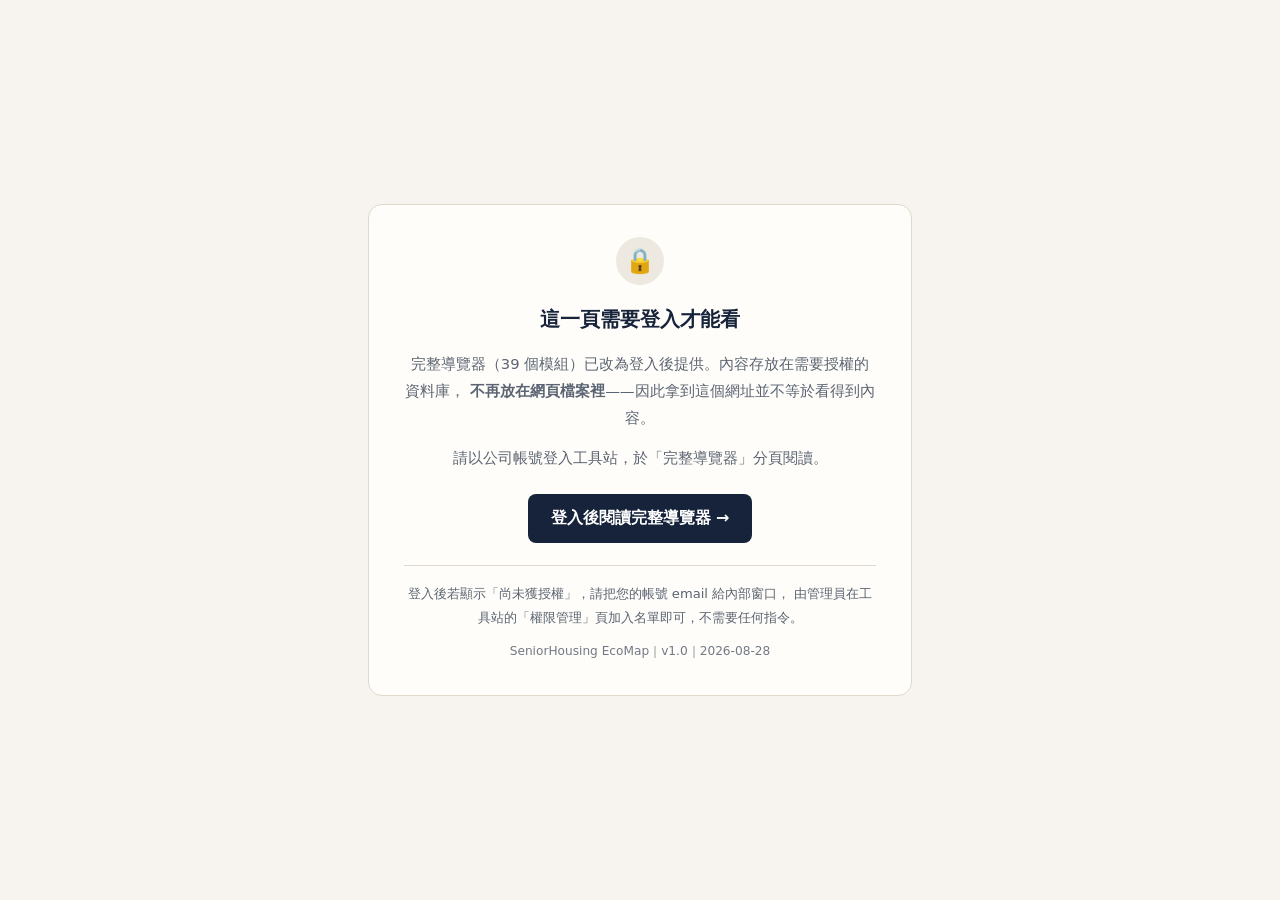
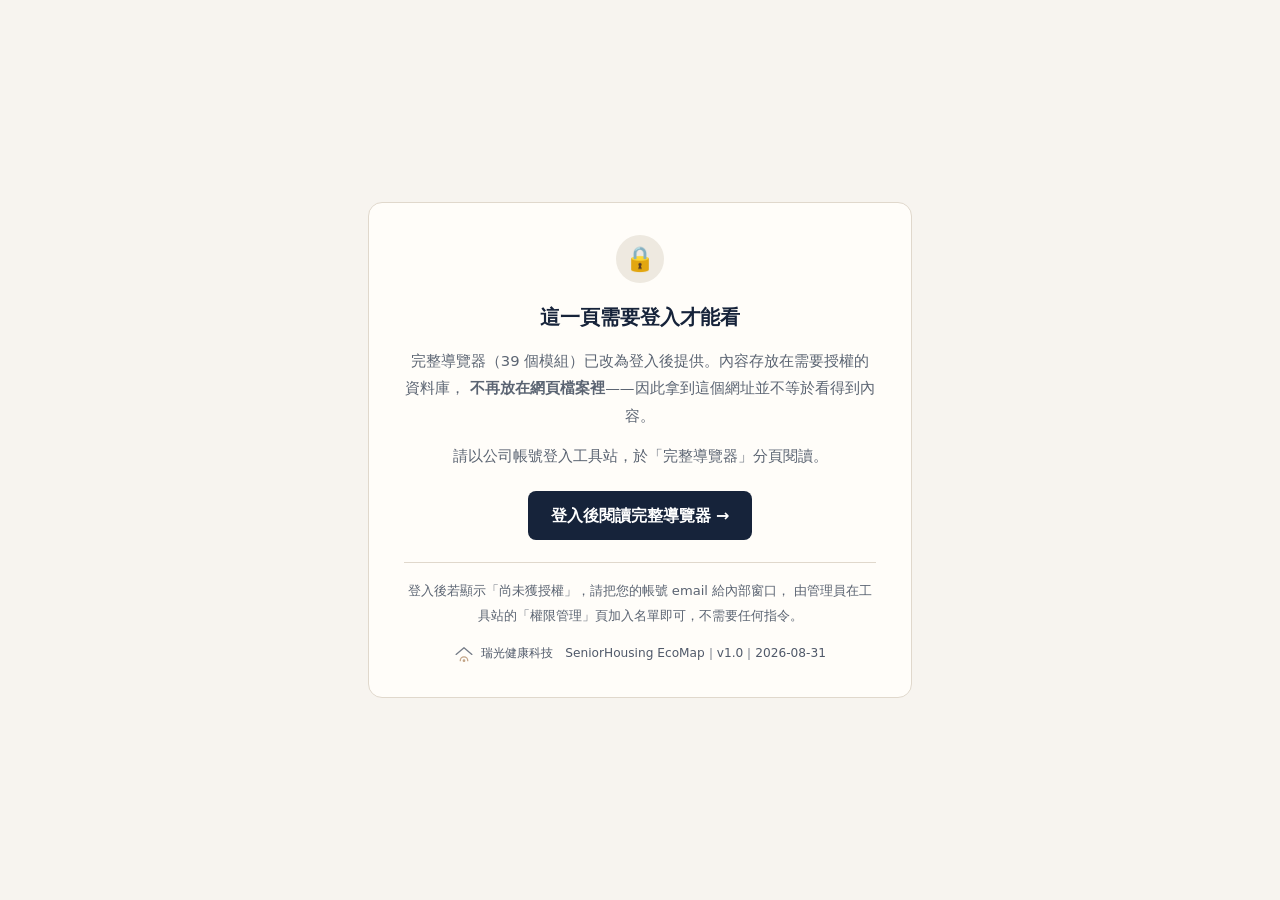
